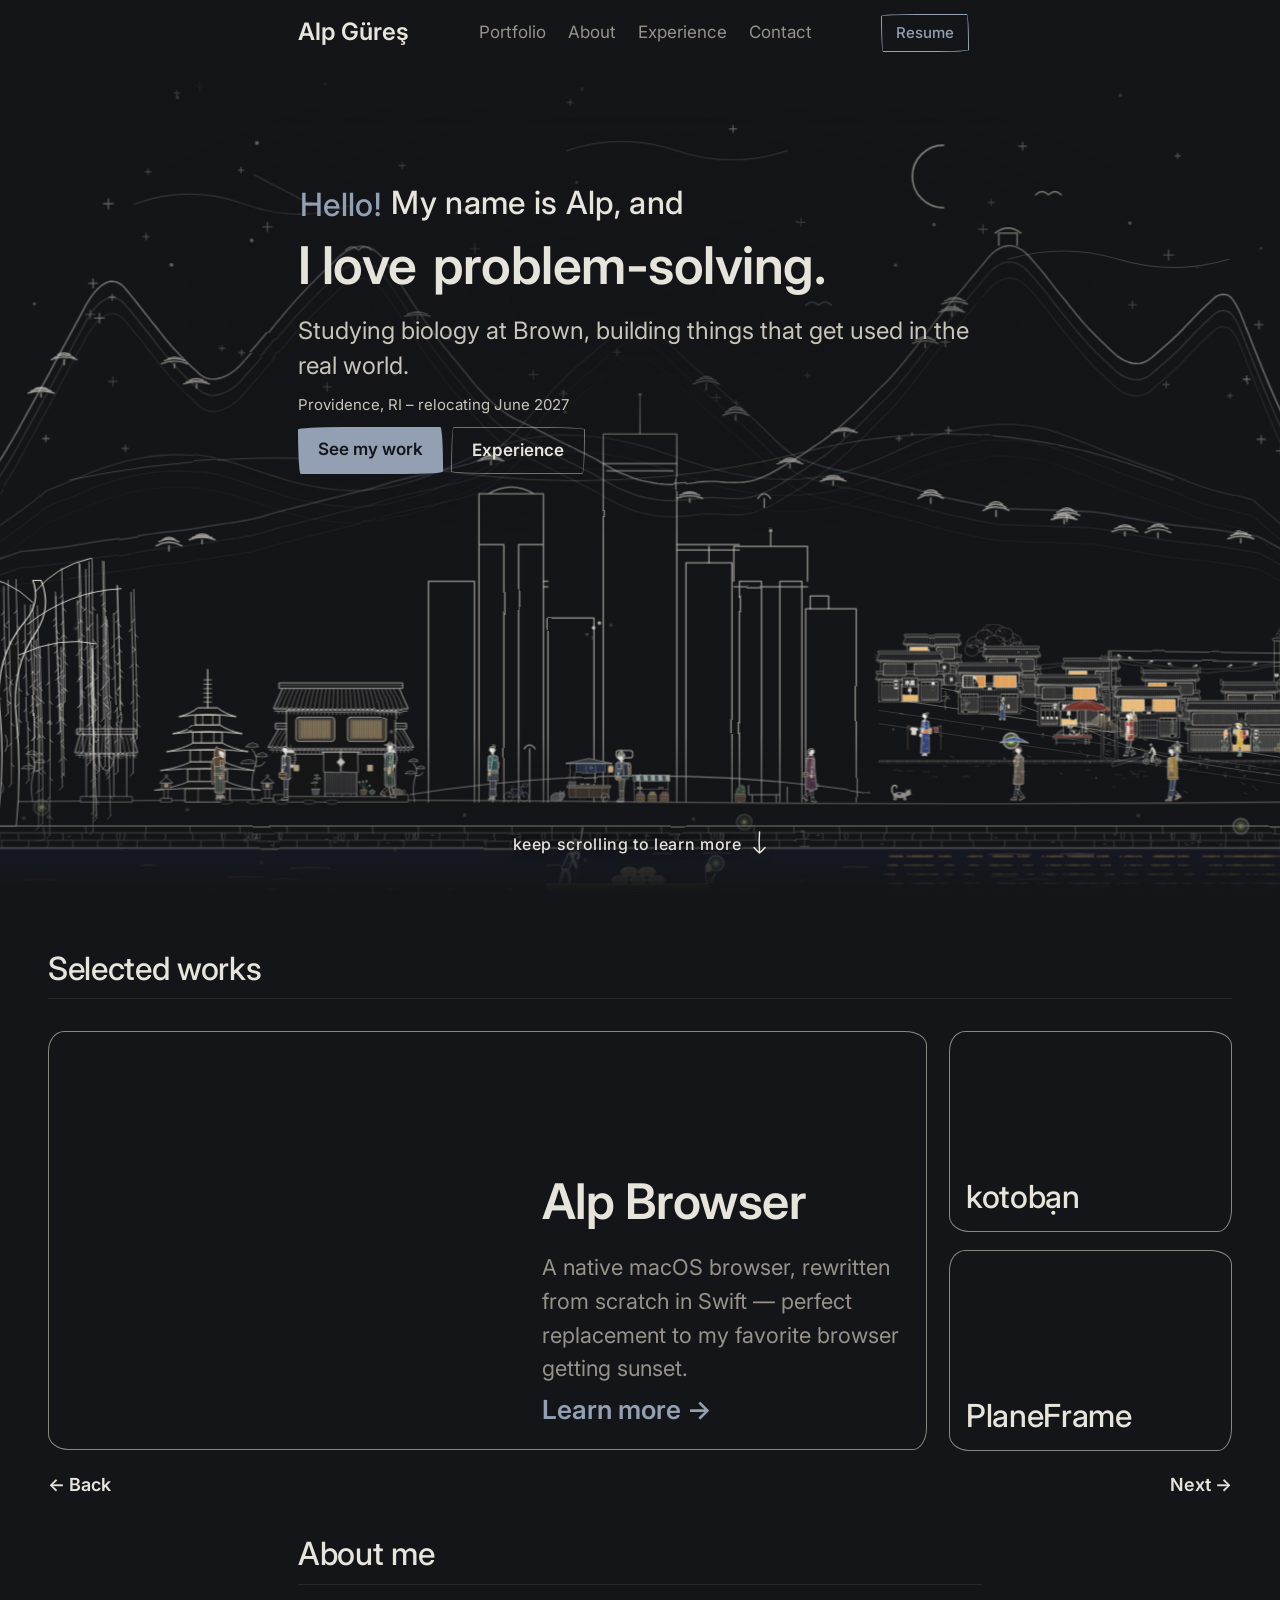
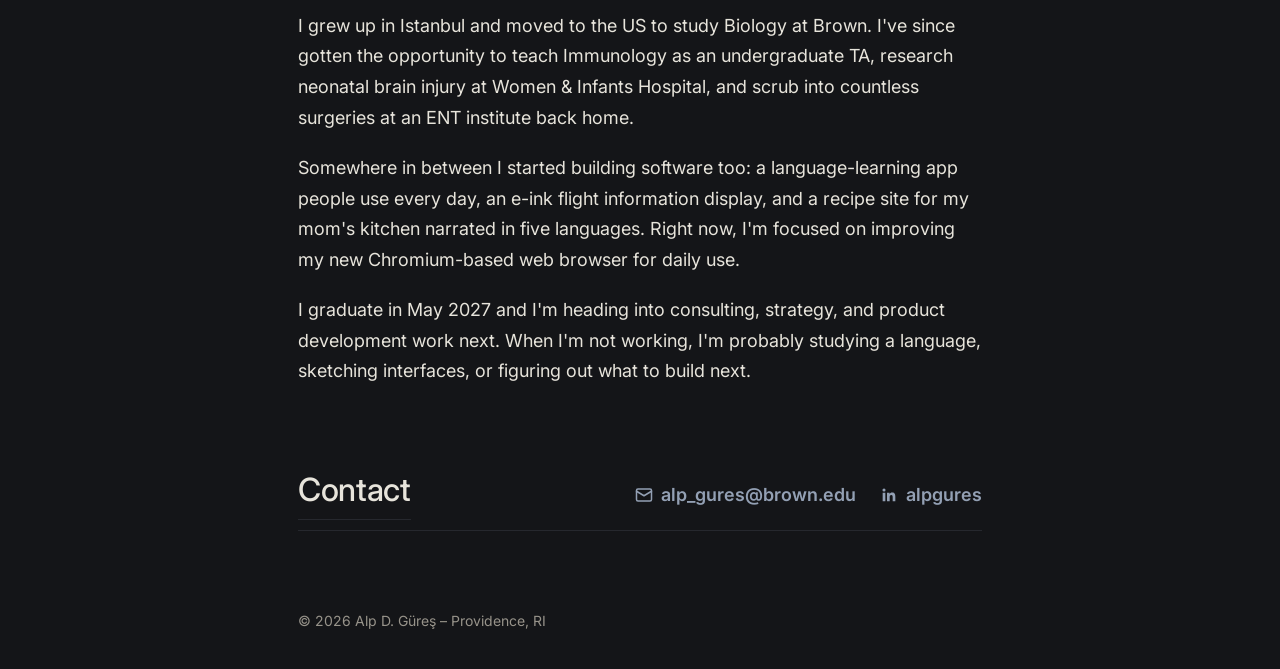
==== index.html @ e609624c "Round 21 LIVE: rebuilt hero with 11 walkers, natural gait (walkers v10, styles v91)" ====
<!DOCTYPE html>
<html lang="en">
<head>
<meta charset="UTF-8">
<meta name="viewport" content="width=device-width, initial-scale=1.0">
<title>Alp D. Güreş – Brown '27</title>
<meta name="description" content="Alp D. Güreş builds things: a language-learning app, an e-ink flight display, a multilingual recipe site. Brown Biology '27, recruiting for strategy and operations.">
<link rel="preconnect" href="https://fonts.googleapis.com">
<link rel="preconnect" href="https://fonts.gstatic.com" crossorigin>
<link href="https://fonts.googleapis.com/css2?family=Inter:wght@300;400;500;600&family=Newsreader:ital,opsz,wght@0,6..72,400;0,6..72,500;0,6..72,600;1,6..72,400&display=swap" rel="stylesheet">
<link rel="stylesheet" href="styles.css?v=91">
<link rel="stylesheet" href="motion.css?v=64">
<link rel="icon" href="data:image/svg+xml,<svg xmlns='http://www.w3.org/2000/svg' viewBox='0 0 100 100'><text y='.9em' font-size='90'>🐦</text></svg>">
</head>
<body>
<svg width="0" height="0" style="position:absolute" aria-hidden="true"><defs><filter id="lg" x="-20%" y="-20%" width="140%" height="140%" color-interpolation-filters="sRGB"><feImage href="[data-uri]" x="0" y="0" width="100%" height="100%" preserveAspectRatio="none" result="map"/><feDisplacementMap in="SourceGraphic" in2="map" scale="12" xChannelSelector="R" yChannelSelector="G" result="disp"/><feGaussianBlur in="disp" stdDeviation="5.5"/></filter></defs></svg>

<nav class="nav nav-hero">
  <div class="nav-row">
    <a href="index.html" class="nav-name">Alp Güreş</a>
    <div class="nav-links">
      <a href="#work">Portfolio</a>
      <a href="#about">About</a>
      <a href="experience.html">Experience</a>
      <a href="#contact">Contact</a>
    </div>
    <a href="resume.pdf" class="nav-resume" target="_blank" rel="noopener">Resume</a>
  </div>
</nav>

<header class="hero">
  <div class="hero-bg" aria-hidden="true">
    <svg class="scene" viewBox="0 0 1440 900" preserveAspectRatio="xMidYMid slice" aria-hidden="true"><defs><filter id="inkWobble" x="-5%" y="-5%" width="110%" height="110%"><feTurbulence type="fractalNoise" baseFrequency="0.015" numOctaves="2" seed="7" result="n"/><feDisplacementMap in="SourceGraphic" in2="n" scale="2.2"/><feGaussianBlur stdDeviation="0.12"/></filter><polyline id="ridgeMid" points="0.0,358.9 12.5,351.8 25.0,344.3 37.5,336.4 50.0,328.2 62.5,319.6 75.0,310.5 87.5,305.9 100.0,301.3 112.5,296.6 125.0,291.8 137.5,287.7 150.0,284.1 162.5,281.0 175.0,278.6 187.5,276.8 200.0,275.5 213.8,275.0 227.5,275.1 241.2,276.2 255.0,278.1 268.8,280.7 282.5,284.2 296.2,288.4 310.0,292.6 323.8,296.5 337.5,300.6 351.2,303.8 365.0,306.3 378.8,308.4 392.5,309.7 406.2,310.3 420.0,310.1 433.8,309.0 447.5,307.0 461.2,304.0 475.0,300.4 488.8,296.0 502.5,291.1 516.2,285.6 530.0,280.2 543.8,275.0 557.5,269.7 571.2,265.2 585.0,261.5 598.8,258.7 612.5,256.8 626.2,255.7 640.0,255.5 655.0,256.0 670.0,257.1 685.0,258.8 700.0,261.3 715.0,264.4 730.0,268.1 745.0,272.8 760.0,277.3 775.0,282.0 790.0,286.4 805.0,290.1 820.0,293.4 835.0,295.9 850.0,297.7 865.0,298.8 880.0,299.2 893.8,298.8 907.5,297.8 921.2,296.1 935.0,293.6 948.8,290.1 962.5,285.8 976.2,280.6 990.0,275.2 1003.8,269.5 1017.5,263.8 1031.2,258.8 1045.0,254.8 1058.8,251.6 1072.5,249.1 1086.2,247.1 1100.0,245.7 1112.5,244.9 1125.0,245.0 1137.5,245.8 1150.0,247.5 1162.5,250.0 1175.0,253.4 1187.5,257.7 1200.0,262.1 1212.5,266.5 1225.0,271.1 1237.5,275.5 1250.0,279.7 1262.5,283.9 1275.0,287.9 1287.5,291.6 1300.0,295.3 1308.8,298.8 1317.5,302.1 1326.2,305.1 1335.0,307.8 1343.8,310.2 1352.5,312.3 1361.2,314.2 1370.0,316.2 1378.8,318.4 1387.5,320.6 1396.2,327.6 1405.0,334.6 1413.8,341.4 1422.5,348.0 1431.2,354.5 1440.0,360.8" fill="none" stroke="rgba(147,160,180,0.9)" stroke-width="1.1" stroke-linejoin="round" stroke-linecap="round"/><polyline id="ridgeFront" points="0.0,384.4 9.4,381.8 18.8,379.3 28.1,376.6 37.5,373.7 46.9,370.5 56.2,369.9 65.6,369.0 75.0,368.1 84.4,367.1 93.8,366.1 103.1,364.9 112.5,363.5 121.9,361.9 131.2,360.5 140.6,359.3 150.0,358.3 159.4,357.1 168.8,355.9 178.1,354.6 187.5,353.2 196.9,352.0 206.2,351.1 215.6,350.3 225.0,349.3 234.4,348.1 243.8,346.6 253.1,345.2 262.5,343.9 271.9,342.6 281.2,341.4 290.6,339.9 300.0,338.3 307.8,336.5 315.6,334.3 323.4,332.2 331.2,330.3 339.1,328.5 346.9,326.7 354.7,324.9 362.5,323.1 370.3,321.3 378.1,319.5 385.9,317.8 393.8,315.9 401.6,314.1 409.4,312.3 417.2,310.7 425.0,308.9 432.8,306.9 440.6,304.6 448.4,302.4 456.2,300.4 464.1,298.7 471.9,297.1 479.7,295.4 487.5,294.0 495.3,292.5 503.1,290.7 510.9,289.2 518.8,287.5 526.6,285.7 534.4,283.8 542.2,281.5 550.0,278.8 555.3,275.7 560.6,272.2 565.9,268.3 571.2,264.2 576.6,259.8 581.9,255.0 587.2,249.9 592.5,244.7 597.8,239.4 603.1,233.8 608.4,228.2 613.8,222.6 619.1,217.2 624.4,212.0 629.7,206.9 635.0,201.9 640.3,197.1 645.6,192.5 650.9,188.1 656.2,183.8 661.6,179.7 666.9,175.7 672.2,171.6 677.5,167.5 682.8,163.4 688.1,159.2 693.4,155.0 698.8,151.8 704.1,149.4 709.4,147.8 714.7,146.9 720.0,147.0 725.3,148.0 730.6,150.1 735.9,152.8 741.2,156.2 746.6,160.3 751.9,165.1 757.2,169.8 762.5,174.4 767.8,179.0 773.1,183.6 778.4,188.0 783.8,192.2 789.1,196.4 794.4,200.5 799.7,204.6 805.0,208.8 810.3,213.1 815.6,217.3 820.9,221.5 826.2,225.7 831.6,230.0 836.9,234.3 842.2,238.7 847.5,243.3 852.8,247.8 858.1,252.6 863.4,257.4 868.8,262.0 874.1,266.4 879.4,270.4 884.7,274.1 890.0,277.3 897.8,280.2 905.6,282.7 913.4,285.0 921.2,287.2 929.1,289.1 936.9,290.6 944.7,292.1 952.5,293.6 960.3,295.3 968.1,296.9 975.9,298.7 983.8,300.6 991.6,302.6 999.4,304.4 1007.2,306.0 1015.0,307.8 1022.8,309.8 1030.6,311.9 1038.4,314.1 1046.2,316.0 1054.1,317.7 1061.9,319.3 1069.7,320.8 1077.5,322.2 1085.3,323.7 1093.1,325.2 1100.9,326.5 1108.8,327.5 1116.6,328.1 1124.4,328.3 1132.2,328.6 1140.0,328.9 1149.4,329.1 1158.8,329.4 1168.1,329.7 1177.5,330.0 1186.9,330.4 1196.2,330.6 1205.6,331.0 1215.0,331.7 1224.4,332.9 1233.8,334.3 1243.1,335.9 1252.5,337.5 1261.9,339.1 1271.2,340.6 1280.6,342.1 1290.0,343.3 1299.4,344.5 1308.8,345.5 1318.1,346.3 1327.5,347.1 1336.9,348.2 1346.2,349.2 1355.6,350.5 1365.0,351.9 1374.4,353.1 1383.8,354.5 1393.1,356.2 1402.5,360.9 1411.9,365.7 1421.2,370.4 1430.6,374.9 1440.0,378.9" fill="none" stroke="rgba(147,160,180,0.9)" stroke-width="1.2" stroke-linejoin="round" stroke-linecap="round"/><polyline id="ridgeBack" points="0.0,345.2 4.4,334.2 8.8,322.6 13.1,310.3 17.5,297.4 21.9,283.8 26.2,277.5 30.6,271.1 35.0,264.5 39.4,257.7 43.8,250.7 48.1,243.4 52.5,236.1 56.9,229.0 61.2,221.8 65.6,214.6 70.0,207.3 74.4,200.2 78.8,192.8 83.1,185.5 87.5,178.0 91.9,170.6 96.2,163.3 100.6,156.0 105.0,148.6 109.4,141.2 113.8,133.9 118.1,126.4 122.5,120.0 126.9,114.6 131.2,110.4 135.6,107.1 140.0,105.0 143.8,103.8 147.5,103.6 151.2,104.4 155.0,106.1 158.8,108.9 162.5,112.9 166.2,117.0 170.0,121.2 173.8,125.5 177.5,129.8 181.2,134.2 185.0,138.5 188.8,142.9 192.5,147.3 196.2,151.6 200.0,155.9 203.8,160.1 207.5,164.1 211.2,168.1 215.0,171.8 218.8,175.4 222.5,178.9 226.2,182.4 230.0,185.7 233.8,189.0 237.5,192.1 241.2,195.3 245.0,197.7 248.8,199.2 252.5,200.0 256.2,200.3 260.0,199.9 265.0,198.9 270.0,197.0 275.0,194.5 280.0,191.2 285.0,187.0 290.0,182.0 295.0,176.8 300.0,171.7 305.0,166.5 310.0,161.1 315.0,155.7 320.0,150.2 325.0,144.5 330.0,139.1 335.0,133.7 340.0,128.4 345.0,123.2 350.0,118.2 355.0,113.4 360.0,108.6 365.0,104.0 370.0,99.4 375.0,95.0 380.0,90.7 385.0,86.4 390.0,82.1 395.0,77.7 400.0,74.3 405.0,71.8 410.0,70.0 415.0,69.1 420.0,69.0 424.4,69.9 428.8,71.6 433.1,74.1 437.5,77.7 441.9,82.3 446.2,88.0 450.6,93.8 455.0,99.7 459.4,105.7 463.8,112.0 468.1,118.2 472.5,124.3 476.9,130.4 481.2,136.3 485.6,142.0 490.0,147.7 494.4,153.3 498.8,158.7 503.1,164.0 507.5,169.1 511.9,173.9 516.2,178.6 520.6,183.3 525.0,188.1 529.4,193.0 533.8,197.9 538.1,202.9 542.5,207.4 546.9,211.8 551.2,216.1 555.6,220.1 560.0,223.8 564.4,227.3 568.8,230.6 573.1,233.5 577.5,236.1 581.9,238.5 586.2,240.4 590.6,242.3 595.0,244.2 599.4,246.1 603.8,248.0 608.1,250.1 612.5,252.2 616.9,254.2 621.2,256.2 625.6,258.3 630.0,260.4 634.4,262.4 638.8,264.4 643.1,266.2 647.5,268.1 651.9,270.1 656.2,272.2 660.6,274.2 665.0,276.2 669.4,278.2 673.8,280.3 678.1,282.8 682.5,285.1 686.9,287.3 691.2,289.6 695.6,291.6 700.0,293.3 704.4,294.9 708.8,296.5 713.1,298.1 717.5,299.5 721.9,300.5 726.2,301.3 730.6,302.1 735.0,302.9 739.4,303.5 743.8,303.9 748.1,304.2 752.5,304.4 756.9,304.4 761.2,304.1 765.6,303.8 770.0,303.5 774.4,303.2 778.8,302.7 783.1,302.1 787.5,301.7 791.9,301.4 796.2,301.4 800.6,301.4 805.0,301.6 809.4,301.9 813.8,302.2 818.1,302.3 822.5,302.4 826.9,302.3 831.2,302.2 835.6,301.7 840.0,301.0 844.4,300.0 848.8,298.7 853.1,297.1 857.5,295.3 861.9,293.4 866.2,291.2 870.6,288.9 875.0,286.5 879.4,284.1 883.8,281.9 888.1,279.5 892.5,277.0 896.9,274.5 901.2,271.8 905.6,269.0 910.0,266.3 914.4,263.6 918.8,260.9 923.1,258.1 927.5,255.0 931.9,251.8 936.2,248.3 940.6,244.6 945.0,241.0 949.4,237.4 953.8,233.7 958.1,229.9 962.5,226.0 966.9,222.0 971.2,217.9 975.6,213.9 980.0,209.9 984.4,206.0 988.8,202.1 993.1,197.9 997.5,193.5 1001.9,188.8 1006.2,184.1 1010.6,179.2 1015.0,174.2 1019.4,169.1 1023.8,163.9 1028.1,158.7 1032.5,153.4 1036.9,148.2 1041.2,143.0 1045.6,137.9 1050.0,133.1 1054.4,128.3 1058.8,123.5 1063.1,118.9 1067.5,114.1 1071.9,109.5 1076.2,104.7 1080.6,99.9 1085.0,95.1 1089.4,90.3 1093.8,85.5 1098.1,80.5 1102.5,76.3 1106.9,73.1 1111.2,70.8 1115.6,69.2 1120.0,68.5 1124.4,68.6 1128.8,69.7 1133.1,71.5 1137.5,74.2 1141.9,77.8 1146.2,82.3 1150.6,86.9 1155.0,91.6 1159.4,96.4 1163.8,101.5 1168.1,106.6 1172.5,111.8 1176.9,116.8 1181.2,121.6 1185.6,126.5 1190.0,131.4 1194.4,136.4 1198.8,141.1 1203.1,145.7 1207.5,150.1 1211.9,154.2 1216.2,158.2 1220.6,162.1 1225.0,165.8 1229.4,169.7 1233.8,173.5 1238.1,177.0 1242.5,179.8 1246.9,182.1 1251.2,183.6 1255.6,184.6 1260.0,184.9 1263.1,184.7 1266.2,184.1 1269.4,183.0 1272.5,181.4 1275.6,179.4 1278.8,176.9 1281.9,174.4 1285.0,171.9 1288.1,169.5 1291.2,167.1 1294.4,164.6 1297.5,162.1 1300.6,159.3 1303.8,156.6 1306.9,153.7 1310.0,150.9 1313.1,147.9 1316.2,145.0 1319.4,142.0 1322.5,139.0 1325.6,136.1 1328.8,133.3 1331.9,130.5 1335.0,127.8 1338.1,125.2 1341.2,122.5 1344.4,119.8 1347.5,118.0 1350.6,116.9 1353.8,116.5 1356.9,116.8 1360.0,117.8 1362.5,119.7 1365.0,122.5 1367.5,126.1 1370.0,130.3 1372.5,135.2 1375.0,140.9 1377.5,146.6 1380.0,152.3 1382.5,158.0 1385.0,163.8 1387.5,169.7 1390.0,175.3 1392.5,180.9 1395.0,186.5 1397.5,192.0 1400.0,197.6 1402.5,203.0 1405.0,208.4 1407.5,213.6 1410.0,218.9 1412.5,224.0 1415.0,229.0 1417.5,234.1 1420.0,239.2 1422.5,244.3 1425.0,249.3 1427.5,254.3 1430.0,269.8 1432.5,284.9 1435.0,299.5 1437.5,313.7 1440.0,327.5" fill="none" stroke="rgba(231,228,219,0.9)" stroke-width="1.3" stroke-linejoin="round" stroke-linecap="round"/><filter id="v-edge" x="-2%" y="-2%" width="104%" height="104%"><feTurbulence type="fractalNoise" baseFrequency="0.6" numOctaves="1" seed="7" result="n"/><feDisplacementMap in="SourceGraphic" in2="n" scale="0.45" xChannelSelector="R" yChannelSelector="G" result="d"/><feGaussianBlur in="d" stdDeviation="0.12"/></filter><pattern id="v-stripes" width="4" height="2.2" patternUnits="userSpaceOnUse" patternTransform="rotate(-12)"><rect width="4" height="2.2" fill="#fdfdfc" class="pp"/><rect width="4" height="1" fill="currentColor"/></pattern><linearGradient id="v-cone" x1="0" y1="0" x2="0" y2="1"><stop offset="0" stop-color="#ffe2a8" stop-opacity="0.5"/><stop offset="1" stop-color="#ffe2a8" stop-opacity="0.06"/></linearGradient><radialGradient id="v-fly"><stop offset="0" stop-color="#e9ff9a" stop-opacity="0.9"/><stop offset="1" stop-color="#c8ff6a" stop-opacity="0"/></radialGradient></defs><g filter="url(#inkWobble)"><g fill="none" stroke="rgba(231,228,219,0.65)" stroke-width="1.4" stroke-linecap="round" stroke-linejoin="round"><path class="ink-moon" pathLength="1" d="M1050 86 A34 34 0 1 0 1050 154 A27 27 0 1 1 1050 86 Z" stroke="rgba(231,228,219,0.8)" stroke-width="1.5"/><path d="M898.5999999999999 336.2 H905.0 M901.8 333.0 V339.4" stroke="#e7e4db" stroke-width="1.2" stroke-linecap="round" opacity="0.3"/><path d="M142.20000000000002 342.9 H151.6 M146.9 338.2 V347.59999999999997" stroke="#e7e4db" stroke-width="1.2" stroke-linecap="round" opacity="0.23"/><path d="M1390.5 405.7 H1399.6999999999998 M1395.1 401.09999999999997 V410.3" stroke="#e7e4db" stroke-width="1.2" stroke-linecap="round" opacity="0.39"/><path d="M236.2 21.1 H244.8 M240.5 16.8 V25.400000000000002" stroke="#e7e4db" stroke-width="1.2" stroke-linecap="round" opacity="0.24"/><path d="M283.2 113.0 H289.40000000000003 M286.3 109.9 V116.1" stroke="#e7e4db" stroke-width="1.2" stroke-linecap="round" opacity="0.35"/><path d="M632.4000000000001 356.2 H641.0 M636.7 351.9 V360.5" stroke="#e7e4db" stroke-width="1.2" stroke-linecap="round" opacity="0.4"/><path d="M715.6 283.3 H723.8000000000001 M719.7 279.2 V287.40000000000003" stroke="#e7e4db" stroke-width="1.2" stroke-linecap="round" opacity="0.3"/><path d="M1411.6000000000001 418.3 H1421.8 M1416.7 413.2 V423.40000000000003" stroke="#e7e4db" stroke-width="1.2" stroke-linecap="round" opacity="0.42"/><path d="M457.7 108.0 H465.09999999999997 M461.4 104.3 V111.7" stroke="#e7e4db" stroke-width="1.2" stroke-linecap="round" opacity="0.24"/><path d="M1087.7 177.2 H1097.8999999999999 M1092.8 172.1 V182.29999999999998" stroke="#e7e4db" stroke-width="1.2" stroke-linecap="round" opacity="0.33"/><path d="M1358.3 358.2 H1364.3 M1361.3 355.2 V361.2" stroke="#e7e4db" stroke-width="1.2" stroke-linecap="round" opacity="0.28"/><path d="M1288.9 205.3 H1299.9 M1294.4 199.8 V210.8" stroke="#e7e4db" stroke-width="1.2" stroke-linecap="round" opacity="0.33" class="tw"/><path d="M117.39999999999999 269.9 H127.2 M122.3 265.0 V274.79999999999995" stroke="#e7e4db" stroke-width="1.2" stroke-linecap="round" opacity="0.3" class="tw"/><path d="M136.6 149.7 H147.4 M142.0 144.29999999999998 V155.1" stroke="#e7e4db" stroke-width="1.2" stroke-linecap="round" opacity="0.43"/><path d="M181.89999999999998 114.8 H188.5 M185.2 111.5 V118.1" stroke="#e7e4db" stroke-width="1.2" stroke-linecap="round" opacity="0.24"/><path d="M1131.3999999999999 87.0 H1140.2 M1135.8 82.6 V91.4" stroke="#e7e4db" stroke-width="1.2" stroke-linecap="round" opacity="0.35"/><path d="M283.7 311.4 H290.3 M287.0 308.09999999999997 V314.7" stroke="#e7e4db" stroke-width="1.2" stroke-linecap="round" opacity="0.4"/><path d="M179.6 185.4 H186.6 M183.1 181.9 V188.9" stroke="#e7e4db" stroke-width="1.2" stroke-linecap="round" opacity="0.3"/><path d="M1375.5 340.4 H1383.1 M1379.3 336.59999999999997 V344.2" stroke="#e7e4db" stroke-width="1.2" stroke-linecap="round" opacity="0.47"/><path d="M309.9 174.7 H320.1 M315.0 169.6 V179.79999999999998" stroke="#e7e4db" stroke-width="1.2" stroke-linecap="round" opacity="0.4"/><path d="M157.0 415.7 H164.0 M160.5 412.2 V419.2" stroke="#e7e4db" stroke-width="1.2" stroke-linecap="round" opacity="0.29"/><path d="M1098.1 148.2 H1105.5 M1101.8 144.5 V151.89999999999998" stroke="#e7e4db" stroke-width="1.2" stroke-linecap="round" opacity="0.24"/><path d="M142.6 251.0 H149.79999999999998 M146.2 247.4 V254.6" stroke="#e7e4db" stroke-width="1.2" stroke-linecap="round" opacity="0.39"/><path d="M535.0 198.5 H545.8 M540.4 193.1 V203.9" stroke="#e7e4db" stroke-width="1.2" stroke-linecap="round" opacity="0.36"/><path d="M820.9 365.9 H827.9 M824.4 362.4 V369.4" stroke="#e7e4db" stroke-width="1.2" stroke-linecap="round" opacity="0.26"/><path d="M1288.2 346.2 H1295.3999999999999 M1291.8 342.59999999999997 V349.8" stroke="#e7e4db" stroke-width="1.2" stroke-linecap="round" opacity="0.27"/><path d="M1051.7 395.9 H1058.7 M1055.2 392.4 V399.4" stroke="#e7e4db" stroke-width="1.2" stroke-linecap="round" opacity="0.49"/><path d="M1251.0 259.4 H1259.1999999999998 M1255.1 255.29999999999998 V263.5" stroke="#e7e4db" stroke-width="1.2" stroke-linecap="round" opacity="0.25"/><path d="M70.60000000000001 404.9 H77.8 M74.2 401.29999999999995 V408.5" stroke="#e7e4db" stroke-width="1.2" stroke-linecap="round" opacity="0.42" class="tw"/><path d="M375.3 348.6 H384.3 M379.8 344.1 V353.1" stroke="#e7e4db" stroke-width="1.2" stroke-linecap="round" opacity="0.3" class="tw"/><path d="M262.40000000000003 306.7 H268.8 M265.6 303.5 V309.9" stroke="#e7e4db" stroke-width="1.2" stroke-linecap="round" opacity="0.28" class="tw"/><path d="M798.6 360.2 H807.6 M803.1 355.7 V364.7" stroke="#e7e4db" stroke-width="1.2" stroke-linecap="round" opacity="0.3"/><path d="M1301.3 97.6 H1307.3 M1304.3 94.6 V100.6" stroke="#e7e4db" stroke-width="1.2" stroke-linecap="round" opacity="0.3" class="tw"/><path d="M640.6 39.5 H647.4 M644.0 36.1 V42.9" stroke="#e7e4db" stroke-width="1.2" stroke-linecap="round" opacity="0.32"/><path d="M817.1 68.3 H824.9 M821.0 64.39999999999999 V72.2" stroke="#e7e4db" stroke-width="1.2" stroke-linecap="round" opacity="0.47"/><path d="M1388.0 281.1 H1397.4 M1392.7 276.40000000000003 V285.8" stroke="#e7e4db" stroke-width="1.2" stroke-linecap="round" opacity="0.38" class="tw"/><path d="M213.5 29.2 H219.5 M216.5 26.2 V32.2" stroke="#e7e4db" stroke-width="1.2" stroke-linecap="round" opacity="0.47"/><path d="M998.3 404.9 H1004.5 M1001.4 401.79999999999995 V408.0" stroke="#e7e4db" stroke-width="1.2" stroke-linecap="round" opacity="0.4" class="tw"/><path d="M691.3000000000001 310.9 H698.9 M695.1 307.09999999999997 V314.7" stroke="#e7e4db" stroke-width="1.2" stroke-linecap="round" opacity="0.5"/><path d="M120.60000000000001 236.2 H130.20000000000002 M125.4 231.39999999999998 V241.0" stroke="#e7e4db" stroke-width="1.2" stroke-linecap="round" opacity="0.47"/><path d="M1046.9 300.0 H1056.9 M1051.9 295.0 V305.0" stroke="#e7e4db" stroke-width="1.2" stroke-linecap="round" opacity="0.48" class="tw"/><path d="M507.3 292.5 H517.9 M512.6 287.2 V297.8" stroke="#e7e4db" stroke-width="1.2" stroke-linecap="round" opacity="0.46"/><path d="M598.8 335.2 H609.2 M604.0 330.0 V340.4" stroke="#e7e4db" stroke-width="1.2" stroke-linecap="round" opacity="0.38"/><path d="M890.4 169.8 H899.4 M894.9 165.3 V174.3" stroke="#e7e4db" stroke-width="1.2" stroke-linecap="round" opacity="0.39"/><path d="M126.80000000000001 274.0 H137.8 M132.3 268.5 V279.5" stroke="#e7e4db" stroke-width="1.2" stroke-linecap="round" opacity="0.47" class="tw"/><circle cx="1039.5" cy="172.3" r="1.46" fill="#e7e4db" opacity="0.4"/><circle cx="636.7" cy="354.5" r="0.88" fill="#e7e4db" opacity="0.44"/><circle cx="61.7" cy="258.5" r="1.23" fill="#e7e4db" opacity="0.31"/><circle cx="997.7" cy="216.4" r="1.35" fill="#e7e4db" opacity="0.48"/><circle cx="378.2" cy="19.6" r="1.07" fill="#e7e4db" opacity="0.42"/><circle cx="303.6" cy="83.7" r="1.62" fill="#e7e4db" opacity="0.41"/><circle cx="638.7" cy="376.1" r="1.09" fill="#e7e4db" opacity="0.42"/><circle cx="297.9" cy="189.5" r="1.53" fill="#e7e4db" opacity="0.48"/><circle cx="1252.4" cy="170.7" r="1.32" fill="#e7e4db" opacity="0.33"/><circle cx="210.6" cy="216.1" r="1.55" fill="#e7e4db" opacity="0.46"/><circle cx="1015.7" cy="399.8" r="1.05" fill="#e7e4db" opacity="0.29"/><circle cx="650.9" cy="126.4" r="0.99" fill="#e7e4db" opacity="0.35"/><circle cx="896.0" cy="215.0" r="1.08" fill="#e7e4db" opacity="0.46"/><circle cx="1394.9" cy="198.3" r="0.87" fill="#e7e4db" opacity="0.26"/><circle cx="1242.0" cy="31.8" r="1.44" fill="#e7e4db" opacity="0.39"/><circle cx="452.6" cy="335.6" r="0.82" fill="#e7e4db" opacity="0.28"/><circle cx="656.8" cy="25.0" r="1.55" fill="#e7e4db" opacity="0.31"/><circle cx="217.2" cy="34.0" r="1.37" fill="#e7e4db" opacity="0.36"/><path d="M170 150 Q230 128 290 150 T410 150" stroke-width="1.1" opacity="0.35"/><path d="M640 92 Q700 72 760 92 T880 92" stroke-width="1.1" opacity="0.35"/><path d="M1120 210 Q1180 192 1240 210 T1360 210" stroke-width="1.1" opacity="0.35"/><path class="bird" d="M400 200 q7 -7 14 0 q7 -7 14 0" stroke-width="1.2"/><path class="bird b2" d="M520 160 q7 -7 14 0 q7 -7 14 0" stroke-width="1.2"/><path class="bird" d="M900 260 q7 -7 14 0 q7 -7 14 0" stroke-width="1.2"/><path class="bird b2" d="M1150 140 q7 -7 14 0 q7 -7 14 0" stroke-width="1.2"/><path d="M300 118 L362 150" stroke-width="1.1" opacity="0.4"/><circle cx="362" cy="150" r="1.8" fill="#e7e4db" opacity="0.4"/><g transform="translate(0,120) scale(1,1.1)"><use href="#ridgeMid" opacity="0.28"/><use href="#ridgeMid" transform="translate(0,16)" opacity="0.12"/><use href="#ridgeMid" transform="translate(0,32)" opacity="0.08"/><use href="#ridgeFront" opacity="0.4"/><use href="#ridgeFront" transform="translate(0,16)" opacity="0.15"/><use href="#ridgeFront" transform="translate(0,32)" opacity="0.1"/><use href="#ridgeBack" opacity="0.6"/><use href="#ridgeBack" transform="translate(0,16)" opacity="0.2"/><use href="#ridgeBack" transform="translate(0,32)" opacity="0.12"/><path d="M558 285 V281 M544 281 Q558 277 572 281 M547 279 Q558 275 569 279 M551 277 Q558 273.67170620548694 565 277"/><path d="M1283 357 V352 M1269 352 Q1283 345 1297 352 M1272 348 Q1283 343 1294 348 M1276 346 Q1283 341.47893874147786 1290 346"/><path d="M792 211 V205 M778 205 Q792 199 806 205 M781 202 Q792 197 803 202 M785 200 Q792 195.1470063469855 799 200"/><path d="M824 241 V236 M810 236 Q824 230 838 236 M813 233 Q824 227 835 233 M817 230 Q824 225.70735222114064 831 230"/><path d="M1181 343 V339 M1167 339 Q1181 335 1195 339 M1170 337 Q1181 333 1192 337 M1174 335 Q1181 331.7596046336493 1188 335"/><path d="M244 363 V359 M230 359 Q244 354 258 359 M233 357 Q244 353 255 357 M237 355 Q244 351.6599137629561 251 355"/><path d="M930 305 V301 M916 301 Q930 297 944 301 M919 299 Q930 296 941 299 M923 297 Q930 294.52400683642514 937 297"/><path d="M1107 336 V330 M1093 330 Q1107 323 1121 330 M1096 327 Q1107 321 1118 327 M1100 324 Q1107 319.06486640680816 1114 324"/><path d="M1184 341 V335 M1170 335 Q1184 329 1198 335 M1173 332 Q1184 327 1195 332 M1177 330 Q1184 325.1900961184379 1191 330"/><path d="M1036 323 V318 M1022 318 Q1036 311 1050 318 M1025 315 Q1036 309 1047 315 M1029 312 Q1036 307.6403815735258 1043 312"/><path d="M208 370 V365 M194 365 Q208 358 222 365 M197 361 Q208 356 219 361 M201 359 Q208 354.4891879021628 215 359"/><path d="M1373 362 V358 M1359 358 Q1373 353 1387 358 M1362 355 Q1373 351 1384 355 M1366 353 Q1373 349.45759819595116 1380 353"/><path d="M883 288 V284 M869 284 Q883 279 897 284 M872 282 Q883 278 894 282 M876 280 Q883 276.5432764628591 890 280"/><path d="M1247 355 V351 M1233 351 Q1247 346 1261 351 M1236 348 Q1247 344 1258 348 M1240 346 Q1247 342.58866963389795 1254 346"/><path d="M238 209 V205 M224 205 Q238 201 252 205 M227 203 Q238 200 249 203 M231 201 Q238 198.55685318910324 245 201"/><path d="M942 257 V253 M928 253 Q942 249 956 253 M931 251 Q942 248 953 251 M935 250 Q942 246.6310532288073 949 250"/><path d="M69 218 V214 M55 214 Q69 210 83 214 M58 212 Q69 208 80 212 M62 210 Q69 207.24949658159616 76 210"/><path d="M1030 169 V165 M1016 165 Q1030 160 1044 165 M1019 162 Q1030 158 1041 162 M1023 160 Q1030 156.5333501720542 1037 160"/><path d="M774 322 V318 M760 318 Q774 313 788 318 M763 315 Q774 311 785 315 M767 313 Q774 310.0692878009193 781 313"/><path d="M478 141 V138 M464 138 Q478 135 492 138 M467 136 Q478 133 489 136 M471 135 Q478 132.6056196667461 485 135"/><path d="M94 186 V181 M80 181 Q94 176 108 181 M83 179 Q94 174 105 179 M87 176 Q94 172.7524514115583 101 176"/><path d="M1062 130 V126 M1048 126 Q1062 121 1076 126 M1051 123 Q1062 119 1073 123 M1055 121 Q1062 118.03696726090485 1069 121"/><path d="M214 189 V185 M200 185 Q214 180 228 185 M203 182 Q214 178 225 182 M207 180 Q214 177.0673673729661 221 180"/><path d="M1059 138 V134 M1045 134 Q1059 130 1073 134 M1048 132 Q1059 129 1070 132 M1052 130 Q1059 127.48971465522533 1066 130"/><path d="M100 300 Q300 262 500 290 T900 272 T1300 300" stroke-width="1" opacity="0.35"/><path d="M1110 68 V56 H1130 V68 M1106 56 Q1120 46 1134 56"/></g><path d="M0 800 Q360 796 720 800 T1440 800" stroke-width="1.5" opacity="0.7"/><g id="lib-temples"><g style="mix-blend-mode:screen;pointer-events:none"></g><path fill="none" stroke="currentColor" stroke-width="0.7200000000000001" stroke-linecap="round" stroke-linejoin="round" d="M300 800 Q295.5 779 301.5 761 Q306 752 298.5 743 M301.5 761 Q309 762.5 312 756.5"/><path fill="#fdfdfc" stroke="currentColor" stroke-width="0.48" stroke-linejoin="round" stroke-linecap="round" class="pp" d="M286.2 758 Q287.76 754.1 291.66 754.7 Q294 752.9 297.12 754.4 Q301.8 754.7 301.8 758 Q294 759.5 286.2 758Z"/><path fill="none" stroke="currentColor" stroke-width="0.27999999999999997" stroke-linecap="round" stroke-linejoin="round" d="M289.32 757.25 l0.6 -1.4 M292.44 757.25 l0.6 -1.4 M295.56 757.25 l0.6 -1.4 M298.68 757.25 l0.6 -1.4"/><path fill="#fdfdfc" stroke="currentColor" stroke-width="0.48" stroke-linejoin="round" stroke-linecap="round" class="pp" d="M303 750.5 Q304.2 746.6 307.2 747.2 Q309 745.4 311.4 746.9 Q315 747.2 315 750.5 Q309 752 303 750.5Z"/><path fill="none" stroke="currentColor" stroke-width="0.27999999999999997" stroke-linecap="round" stroke-linejoin="round" d="M305.40 749.75 l0.6 -1.4 M307.80 749.75 l0.6 -1.4 M310.20 749.75 l0.6 -1.4 M312.60 749.75 l0.6 -1.4"/><path fill="#fdfdfc" stroke="currentColor" stroke-width="0.48" stroke-linejoin="round" stroke-linecap="round" class="pp" d="M291.9 740 Q293.22 736.1 296.52 736.7 Q298.5 734.9 301.14 736.4 Q305.1 736.7 305.1 740 Q298.5 741.5 291.9 740Z"/><path fill="none" stroke="currentColor" stroke-width="0.27999999999999997" stroke-linecap="round" stroke-linejoin="round" d="M294.54 739.25 l0.6 -1.4 M297.18 739.25 l0.6 -1.4 M299.82 739.25 l0.6 -1.4 M302.46 739.25 l0.6 -1.4"/><path fill="none" stroke="currentColor" stroke-width="0.7200000000000001" stroke-linecap="round" stroke-linejoin="round" d="M60 800 Q56.1 781.8 61.3 766.2 Q65.2 758.4 58.7 750.6 M61.3 766.2 Q67.8 767.5 70.4 762.3"/><path fill="#fdfdfc" stroke="currentColor" stroke-width="0.48" stroke-linejoin="round" stroke-linecap="round" class="pp" d="M48.04 763.6 Q49.391999999999996 760.22 52.772 760.74 Q54.8 759.1800000000001 57.504 760.48 Q61.559999999999995 760.74 61.559999999999995 763.6 Q54.8 764.9 48.04 763.6Z"/><path fill="none" stroke="currentColor" stroke-width="0.27999999999999997" stroke-linecap="round" stroke-linejoin="round" d="M50.74 762.95 l0.6 -1.4 M53.45 762.95 l0.6 -1.4 M56.15 762.95 l0.6 -1.4 M58.86 762.95 l0.6 -1.4"/><path fill="#fdfdfc" stroke="currentColor" stroke-width="0.48" stroke-linejoin="round" stroke-linecap="round" class="pp" d="M62.599999999999994 757.1 Q63.64 753.72 66.24 754.24 Q67.8 752.6800000000001 69.88 753.98 Q73 754.24 73 757.1 Q67.8 758.4 62.599999999999994 757.1Z"/><path fill="none" stroke="currentColor" stroke-width="0.27999999999999997" stroke-linecap="round" stroke-linejoin="round" d="M64.68 756.45 l0.6 -1.4 M66.76 756.45 l0.6 -1.4 M68.84 756.45 l0.6 -1.4 M70.92 756.45 l0.6 -1.4"/><path fill="#fdfdfc" stroke="currentColor" stroke-width="0.48" stroke-linejoin="round" stroke-linecap="round" class="pp" d="M52.980000000000004 748 Q54.124 744.62 56.984 745.14 Q58.7 743.58 60.988 744.88 Q64.42 745.14 64.42 748 Q58.7 749.3 52.980000000000004 748Z"/><path fill="none" stroke="currentColor" stroke-width="0.27999999999999997" stroke-linecap="round" stroke-linejoin="round" d="M55.27 747.35 l0.6 -1.4 M57.56 747.35 l0.6 -1.4 M59.84 747.35 l0.6 -1.4 M62.13 747.35 l0.6 -1.4"/><path fill="none" stroke="currentColor" stroke-width="0.7200000000000001" stroke-linecap="round" stroke-linejoin="round" d="M475 800 Q471.7 784.6 476.1 771.4 Q479.4 764.8 473.9 758.2 M476.1 771.4 Q481.6 772.5 483.8 768.1"/><path fill="#fdfdfc" stroke="currentColor" stroke-width="0.48" stroke-linejoin="round" stroke-linecap="round" class="pp" d="M464.88 769.2 Q466.024 766.34 468.884 766.7800000000001 Q470.6 765.46 472.88800000000003 766.5600000000001 Q476.32000000000005 766.7800000000001 476.32000000000005 769.2 Q470.6 770.3000000000001 464.88 769.2Z"/><path fill="none" stroke="currentColor" stroke-width="0.27999999999999997" stroke-linecap="round" stroke-linejoin="round" d="M467.17 768.6500000000001 l0.6 -1.4 M469.46 768.6500000000001 l0.6 -1.4 M471.74 768.6500000000001 l0.6 -1.4 M474.03 768.6500000000001 l0.6 -1.4"/><path fill="#fdfdfc" stroke="currentColor" stroke-width="0.48" stroke-linejoin="round" stroke-linecap="round" class="pp" d="M477.20000000000005 763.7 Q478.08000000000004 760.84 480.28000000000003 761.2800000000001 Q481.6 759.96 483.36 761.0600000000001 Q486 761.2800000000001 486 763.7 Q481.6 764.8000000000001 477.20000000000005 763.7Z"/><path fill="none" stroke="currentColor" stroke-width="0.27999999999999997" stroke-linecap="round" stroke-linejoin="round" d="M478.96 763.1500000000001 l0.6 -1.4 M480.72 763.1500000000001 l0.6 -1.4 M482.48 763.1500000000001 l0.6 -1.4 M484.24 763.1500000000001 l0.6 -1.4"/><path fill="#fdfdfc" stroke="currentColor" stroke-width="0.48" stroke-linejoin="round" stroke-linecap="round" class="pp" d="M469.06 756 Q470.02799999999996 753.14 472.448 753.58 Q473.9 752.26 475.83599999999996 753.36 Q478.73999999999995 753.58 478.73999999999995 756 Q473.9 757.1 469.06 756Z"/><path fill="none" stroke="currentColor" stroke-width="0.27999999999999997" stroke-linecap="round" stroke-linejoin="round" d="M471.00 755.45 l0.6 -1.4 M472.93 755.45 l0.6 -1.4 M474.87 755.45 l0.6 -1.4 M476.80 755.45 l0.6 -1.4"/><g transform="translate(250 800) scale(1.6)"><path fill="#fdfdfc" stroke="currentColor" stroke-width="0.6000000000000001" stroke-linejoin="round" stroke-linecap="round" class="pp" d="M-15.12 0 L15.12 0 L15.12 -9 L-15.12 -9Z"/><path fill="none" stroke="currentColor" stroke-width="0.4" stroke-linecap="round" stroke-linejoin="round" d="M-6.4799999999999995 0 L-6.4799999999999995 -9 M6.4799999999999995 0 L6.4799999999999995 -9"/><path fill="#fdfdfc" stroke="currentColor" stroke-width="0.6000000000000001" stroke-linejoin="round" stroke-linecap="round" class="pp" d="M-36 -8 Q-21.599999999999998 -10 -12.6 -14 L12.6 -14 Q21.599999999999998 -10 36 -8 Q0 -11 -36 -8Z"/><path fill="#fdfdfc" stroke="currentColor" stroke-width="0.6000000000000001" stroke-linejoin="round" stroke-linecap="round" class="pp" d="M-13.356 -14 L13.356 -14 L13.356 -22.4 L-13.356 -22.4Z"/><path fill="none" stroke="currentColor" stroke-width="0.4" stroke-linecap="round" stroke-linejoin="round" d="M-5.724 -14 L-5.724 -22.4 M5.724 -14 L5.724 -22.4"/><path fill="#fdfdfc" stroke="currentColor" stroke-width="0.6000000000000001" stroke-linejoin="round" stroke-linecap="round" class="pp" d="M-31.8 -21.4 Q-19.08 -23.4 -11.129999999999999 -27.4 L11.129999999999999 -27.4 Q19.08 -23.4 31.8 -21.4 Q0 -24.4 -31.8 -21.4Z"/><path fill="#fdfdfc" stroke="currentColor" stroke-width="0.6000000000000001" stroke-linejoin="round" stroke-linecap="round" class="pp" d="M-11.592 -27.4 L11.592 -27.4 L11.592 -35.199999999999996 L-11.592 -35.199999999999996Z"/><path fill="none" stroke="currentColor" stroke-width="0.4" stroke-linecap="round" stroke-linejoin="round" d="M-4.968 -27.4 L-4.968 -35.199999999999996 M4.968 -27.4 L4.968 -35.199999999999996"/><path fill="#fdfdfc" stroke="currentColor" stroke-width="0.6000000000000001" stroke-linejoin="round" stroke-linecap="round" class="pp" d="M-27.6 -34.199999999999996 Q-16.56 -36.199999999999996 -9.66 -40.199999999999996 L9.66 -40.199999999999996 Q16.56 -36.199999999999996 27.6 -34.199999999999996 Q0 -37.199999999999996 -27.6 -34.199999999999996Z"/><path fill="#fdfdfc" stroke="currentColor" stroke-width="0.6000000000000001" stroke-linejoin="round" stroke-linecap="round" class="pp" d="M-9.828 -40.199999999999996 L9.828 -40.199999999999996 L9.828 -47.4 L-9.828 -47.4Z"/><path fill="none" stroke="currentColor" stroke-width="0.4" stroke-linecap="round" stroke-linejoin="round" d="M-4.212 -40.199999999999996 L-4.212 -47.4 M4.212 -40.199999999999996 L4.212 -47.4"/><path fill="#fdfdfc" stroke="currentColor" stroke-width="0.6000000000000001" stroke-linejoin="round" stroke-linecap="round" class="pp" d="M-23.4 -46.4 Q-14.04 -48.4 -8.19 -52.4 L8.19 -52.4 Q14.04 -48.4 23.4 -46.4 Q0 -49.4 -23.4 -46.4Z"/><path fill="#fdfdfc" stroke="currentColor" stroke-width="0.6000000000000001" stroke-linejoin="round" stroke-linecap="round" class="pp" d="M-8.064 -52.4 L8.064 -52.4 L8.064 -59 L-8.064 -59Z"/><path fill="none" stroke="currentColor" stroke-width="0.4" stroke-linecap="round" stroke-linejoin="round" d="M-3.456 -52.4 L-3.456 -59 M3.456 -52.4 L3.456 -59"/><path fill="#fdfdfc" stroke="currentColor" stroke-width="0.6000000000000001" stroke-linejoin="round" stroke-linecap="round" class="pp" d="M-19.2 -58 Q-11.52 -60 -6.72 -64 L6.72 -64 Q11.52 -60 19.2 -58 Q0 -61 -19.2 -58Z"/><path fill="none" stroke="currentColor" stroke-width="0.6400000000000001" stroke-linecap="round" stroke-linejoin="round" d="M0 -64 L0 -90"/><path fill="none" stroke="currentColor" stroke-width="0.4" stroke-linecap="round" stroke-linejoin="round" d="M-2.6 -68 L2.6 -68 M-2.6 -71 L2.6 -71 M-2.6 -74 L2.6 -74 M-2.6 -77 L2.6 -77 M-2.6 -80 L2.6 -80 M-2.6 -83 L2.6 -83"/></g><g><path fill="#fdfdfc" stroke="currentColor" stroke-width="0.6400000000000001" stroke-linejoin="round" stroke-linecap="round" class="pp" d="M112 794 L168 794 L168 800 L112 800Z"/><path fill="none" stroke="currentColor" stroke-width="0.7200000000000001" stroke-linecap="round" stroke-linejoin="round" d="M118 794 L118 748 M132 794 L132 748 M148 794 L148 748 M162 794 L162 748 M118 748 L162 748"/><path fill="#fdfdfc" stroke="currentColor" stroke-width="0.8" stroke-linejoin="round" stroke-linecap="round" class="pp" d="M106 746.4 Q140 748.96 174 746.4 L168 726 L112 726Z"/><path fill="none" stroke="currentColor" stroke-width="0.4" stroke-linecap="round" stroke-linejoin="round" d="M110.00 744.79 Q111.76 735.17 115.29 727 M115.00 745.19 Q116.47 735.35 119.41 727 M120.00 745.50 Q121.18 735.50 123.53 727 M125.00 745.74 Q125.88 735.60 127.65 727 M130.00 745.89 Q130.59 735.67 131.76 727 M135.00 745.98 Q135.29 735.71 135.88 727 M140.00 746.00 Q140.00 735.72 140.00 727 M145.00 745.98 Q144.71 735.71 144.12 727 M150.00 745.89 Q149.41 735.67 148.24 727 M155.00 745.74 Q154.12 735.60 152.35 727 M160.00 745.50 Q158.82 735.50 156.47 727 M165.00 745.19 Q163.53 735.35 160.59 727 M170.00 744.79 Q168.24 735.17 164.71 727"/><path d="M108.65 746.39 a1.35 1.35 0 1 0 2.7 0 a1.35 1.35 0 1 0 -2.7 0Z M113.65 746.79 a1.35 1.35 0 1 0 2.7 0 a1.35 1.35 0 1 0 -2.7 0Z M118.65 747.10 a1.35 1.35 0 1 0 2.7 0 a1.35 1.35 0 1 0 -2.7 0Z M123.65 747.34 a1.35 1.35 0 1 0 2.7 0 a1.35 1.35 0 1 0 -2.7 0Z M128.65 747.49 a1.35 1.35 0 1 0 2.7 0 a1.35 1.35 0 1 0 -2.7 0Z M133.65 747.58 a1.35 1.35 0 1 0 2.7 0 a1.35 1.35 0 1 0 -2.7 0Z M138.65 747.60 a1.35 1.35 0 1 0 2.7 0 a1.35 1.35 0 1 0 -2.7 0Z M143.65 747.58 a1.35 1.35 0 1 0 2.7 0 a1.35 1.35 0 1 0 -2.7 0Z M148.65 747.49 a1.35 1.35 0 1 0 2.7 0 a1.35 1.35 0 1 0 -2.7 0Z M153.65 747.34 a1.35 1.35 0 1 0 2.7 0 a1.35 1.35 0 1 0 -2.7 0Z M158.65 747.10 a1.35 1.35 0 1 0 2.7 0 a1.35 1.35 0 1 0 -2.7 0Z M163.65 746.79 a1.35 1.35 0 1 0 2.7 0 a1.35 1.35 0 1 0 -2.7 0Z M168.65 746.39 a1.35 1.35 0 1 0 2.7 0 a1.35 1.35 0 1 0 -2.7 0Z" fill="#fdfdfc" stroke="currentColor" stroke-width="0.44000000000000006" class="pp"/><path fill="none" stroke="currentColor" stroke-width="0.5599999999999999" stroke-linecap="round" stroke-linejoin="round" d="M107 749 Q140 751.5600000000001 173 749"/><path fill="none" stroke="currentColor" stroke-width="0.48" stroke-linecap="round" stroke-linejoin="round" d="M111.00 750.07 l0 1.8 M115.20 750.40 l0 1.8 M119.40 750.67 l0 1.8 M123.60 750.88 l0 1.8 M127.80 751.03 l0 1.8 M132.00 751.13 l0 1.8 M136.20 751.19 l0 1.8 M140.40 751.20 l0 1.8 M144.60 751.18 l0 1.8 M148.80 751.12 l0 1.8 M153.00 751.01 l0 1.8 M157.20 750.84 l0 1.8 M161.40 750.62 l0 1.8 M165.60 750.34 l0 1.8 M169.80 750.00 l0 1.8"/><path fill="#fdfdfc" stroke="currentColor" stroke-width="0.7200000000000001" stroke-linejoin="round" stroke-linecap="round" class="pp" d="M108 720.5 L172 720.5 L172 726.5 L108 726.5Z"/><path fill="none" stroke="currentColor" stroke-width="0.4" stroke-linecap="round" stroke-linejoin="round" d="M108 723.4 L172 723.4"/><path fill="#fdfdfc" stroke="currentColor" stroke-width="0.7200000000000001" stroke-linejoin="round" stroke-linecap="round" class="pp" d="M132 748 Q132 764 140 766 Q148 764 148 748 Z"/><path fill="none" stroke="currentColor" stroke-width="0.48" stroke-linecap="round" stroke-linejoin="round" d="M140 766 L140 772 M136 750 L144 750"/></g><g><path fill="#fdfdfc" stroke="currentColor" stroke-width="0.6400000000000001" stroke-linejoin="round" stroke-linecap="round" class="pp" d="M322 792 L468 792 L468 800 L322 800Z"/><path fill="none" stroke="currentColor" stroke-width="0.7200000000000001" stroke-linecap="round" stroke-linejoin="round" d="M338 794 L338 742 M395 794 L395 742 M452 794 L452 742"/><path fill="#fdfdfc" stroke="currentColor" stroke-width="0.8" stroke-linejoin="round" stroke-linecap="round" class="pp" d="M316 740.6 Q395 742.84 474 740.6 L462 720 L328 720Z"/><path fill="none" stroke="currentColor" stroke-width="0.4" stroke-linecap="round" stroke-linejoin="round" d="M320.00 738.75 Q324.75 729.16 331.39 721 M325.00 738.93 Q329.43 729.24 335.63 721 M330.00 739.09 Q334.11 729.31 339.87 721 M335.00 739.24 Q338.80 729.38 344.11 721 M340.00 739.37 Q343.48 729.44 348.35 721 M345.00 739.49 Q348.16 729.49 352.59 721 M350.00 739.59 Q352.85 729.54 356.84 721 M355.00 739.69 Q357.53 729.58 361.08 721 M360.00 739.77 Q362.22 729.61 365.32 721 M365.00 739.83 Q366.90 729.65 369.56 721 M370.00 739.89 Q371.58 729.67 373.80 721 M375.00 739.93 Q376.27 729.69 378.04 721 M380.00 739.96 Q380.95 729.70 382.28 721 M385.00 739.99 Q385.63 729.71 386.52 721 M390.00 740.00 Q390.32 729.72 390.76 721 M395.00 740.00 Q395.00 729.72 395.00 721 M400.00 740.00 Q399.68 729.72 399.24 721 M405.00 739.99 Q404.37 729.71 403.48 721 M410.00 739.96 Q409.05 729.70 407.72 721 M415.00 739.93 Q413.73 729.69 411.96 721 M420.00 739.89 Q418.42 729.67 416.20 721 M425.00 739.83 Q423.10 729.65 420.44 721 M430.00 739.77 Q427.78 729.61 424.68 721 M435.00 739.69 Q432.47 729.58 428.92 721 M440.00 739.59 Q437.15 729.54 433.16 721 M445.00 739.49 Q441.84 729.49 437.41 721 M450.00 739.37 Q446.52 729.44 441.65 721 M455.00 739.24 Q451.20 729.38 445.89 721 M460.00 739.09 Q455.89 729.31 450.13 721 M465.00 738.93 Q460.57 729.24 454.37 721 M470.00 738.75 Q465.25 729.16 458.61 721"/><path d="M318.65 740.35 a1.35 1.35 0 1 0 2.7 0 a1.35 1.35 0 1 0 -2.7 0Z M323.65 740.53 a1.35 1.35 0 1 0 2.7 0 a1.35 1.35 0 1 0 -2.7 0Z M328.65 740.69 a1.35 1.35 0 1 0 2.7 0 a1.35 1.35 0 1 0 -2.7 0Z M333.65 740.84 a1.35 1.35 0 1 0 2.7 0 a1.35 1.35 0 1 0 -2.7 0Z M338.65 740.97 a1.35 1.35 0 1 0 2.7 0 a1.35 1.35 0 1 0 -2.7 0Z M343.65 741.09 a1.35 1.35 0 1 0 2.7 0 a1.35 1.35 0 1 0 -2.7 0Z M348.65 741.19 a1.35 1.35 0 1 0 2.7 0 a1.35 1.35 0 1 0 -2.7 0Z M353.65 741.29 a1.35 1.35 0 1 0 2.7 0 a1.35 1.35 0 1 0 -2.7 0Z M358.65 741.37 a1.35 1.35 0 1 0 2.7 0 a1.35 1.35 0 1 0 -2.7 0Z M363.65 741.43 a1.35 1.35 0 1 0 2.7 0 a1.35 1.35 0 1 0 -2.7 0Z M368.65 741.49 a1.35 1.35 0 1 0 2.7 0 a1.35 1.35 0 1 0 -2.7 0Z M373.65 741.53 a1.35 1.35 0 1 0 2.7 0 a1.35 1.35 0 1 0 -2.7 0Z M378.65 741.56 a1.35 1.35 0 1 0 2.7 0 a1.35 1.35 0 1 0 -2.7 0Z M383.65 741.59 a1.35 1.35 0 1 0 2.7 0 a1.35 1.35 0 1 0 -2.7 0Z M388.65 741.60 a1.35 1.35 0 1 0 2.7 0 a1.35 1.35 0 1 0 -2.7 0Z M393.65 741.60 a1.35 1.35 0 1 0 2.7 0 a1.35 1.35 0 1 0 -2.7 0Z M398.65 741.60 a1.35 1.35 0 1 0 2.7 0 a1.35 1.35 0 1 0 -2.7 0Z M403.65 741.59 a1.35 1.35 0 1 0 2.7 0 a1.35 1.35 0 1 0 -2.7 0Z M408.65 741.56 a1.35 1.35 0 1 0 2.7 0 a1.35 1.35 0 1 0 -2.7 0Z M413.65 741.53 a1.35 1.35 0 1 0 2.7 0 a1.35 1.35 0 1 0 -2.7 0Z M418.65 741.49 a1.35 1.35 0 1 0 2.7 0 a1.35 1.35 0 1 0 -2.7 0Z M423.65 741.43 a1.35 1.35 0 1 0 2.7 0 a1.35 1.35 0 1 0 -2.7 0Z M428.65 741.37 a1.35 1.35 0 1 0 2.7 0 a1.35 1.35 0 1 0 -2.7 0Z M433.65 741.29 a1.35 1.35 0 1 0 2.7 0 a1.35 1.35 0 1 0 -2.7 0Z M438.65 741.19 a1.35 1.35 0 1 0 2.7 0 a1.35 1.35 0 1 0 -2.7 0Z M443.65 741.09 a1.35 1.35 0 1 0 2.7 0 a1.35 1.35 0 1 0 -2.7 0Z M448.65 740.97 a1.35 1.35 0 1 0 2.7 0 a1.35 1.35 0 1 0 -2.7 0Z M453.65 740.84 a1.35 1.35 0 1 0 2.7 0 a1.35 1.35 0 1 0 -2.7 0Z M458.65 740.69 a1.35 1.35 0 1 0 2.7 0 a1.35 1.35 0 1 0 -2.7 0Z M463.65 740.53 a1.35 1.35 0 1 0 2.7 0 a1.35 1.35 0 1 0 -2.7 0Z M468.65 740.35 a1.35 1.35 0 1 0 2.7 0 a1.35 1.35 0 1 0 -2.7 0Z" fill="#fdfdfc" stroke="currentColor" stroke-width="0.44000000000000006" class="pp"/><path fill="none" stroke="currentColor" stroke-width="0.5599999999999999" stroke-linecap="round" stroke-linejoin="round" d="M317 743.2 Q395 745.44 473 743.2"/><path fill="none" stroke="currentColor" stroke-width="0.48" stroke-linecap="round" stroke-linejoin="round" d="M321.00 743.99 l0 1.8 M325.20 744.13 l0 1.8 M329.40 744.27 l0 1.8 M333.60 744.40 l0 1.8 M337.80 744.51 l0 1.8 M342.00 744.62 l0 1.8 M346.20 744.71 l0 1.8 M350.40 744.80 l0 1.8 M354.60 744.88 l0 1.8 M358.80 744.95 l0 1.8 M363.00 745.01 l0 1.8 M367.20 745.06 l0 1.8 M371.40 745.10 l0 1.8 M375.60 745.14 l0 1.8 M379.80 745.16 l0 1.8 M384.00 745.18 l0 1.8 M388.20 745.19 l0 1.8 M392.40 745.20 l0 1.8 M396.60 745.20 l0 1.8 M400.80 745.20 l0 1.8 M405.00 745.19 l0 1.8 M409.20 745.17 l0 1.8 M413.40 745.14 l0 1.8 M417.60 745.11 l0 1.8 M421.80 745.07 l0 1.8 M426.00 745.02 l0 1.8 M430.20 744.96 l0 1.8 M434.40 744.90 l0 1.8 M438.60 744.82 l0 1.8 M442.80 744.74 l0 1.8 M447.00 744.64 l0 1.8 M451.20 744.54 l0 1.8 M455.40 744.42 l0 1.8 M459.60 744.30 l0 1.8 M463.80 744.17 l0 1.8 M468.00 744.02 l0 1.8"/><path fill="#fdfdfc" stroke="currentColor" stroke-width="0.7200000000000001" stroke-linejoin="round" stroke-linecap="round" class="pp" d="M324 714.5 L466 714.5 L466 720.5 L324 720.5Z"/><path fill="none" stroke="currentColor" stroke-width="0.4" stroke-linecap="round" stroke-linejoin="round" d="M324 717.4 L466 717.4"/><path fill="#fdfdfc" stroke="currentColor" stroke-width="0.7200000000000001" stroke-linejoin="round" stroke-linecap="round" class="pp" d="M336 700 L454 700 L454 742 L336 742Z"/><path fill="#fdfdfc" stroke="currentColor" stroke-width="0.8" stroke-linejoin="round" stroke-linecap="round" class="pp" d="M349 708 L385 708 Q388 708 388 711 L388 731 Q388 734 385 734 L349 734 Q346 734 346 731 L346 711 Q346 708 349 708Z"/><path fill="none" stroke="currentColor" stroke-width="0.44000000000000006" stroke-linecap="round" stroke-linejoin="round" d="M350 710.5 Q349.4 721 350 731.5 M352.4 710.5 Q351.8 721 352.4 731.5 M355 710.5 Q354.4 721 355 731.5 M357.4 710.5 Q356.8 721 357.4 731.5 M360 710.5 Q359.4 721 360 731.5 M362.4 710.5 Q361.8 721 362.4 731.5 M365 710.5 Q364.4 721 365 731.5 M367.4 710.5 Q366.8 721 367.4 731.5 M370 710.5 Q369.4 721 370 731.5 M372.4 710.5 Q371.8 721 372.4 731.5 M375 710.5 Q374.4 721 375 731.5 M377.4 710.5 Q376.8 721 377.4 731.5 M380 710.5 Q379.4 721 380 731.5 M382.4 710.5 Q381.8 721 382.4 731.5"/><path fill="#fdfdfc" stroke="currentColor" stroke-width="0.8" stroke-linejoin="round" stroke-linecap="round" class="pp" d="M405 708 L441 708 Q444 708 444 711 L444 731 Q444 734 441 734 L405 734 Q402 734 402 731 L402 711 Q402 708 405 708Z"/><path fill="none" stroke="currentColor" stroke-width="0.44000000000000006" stroke-linecap="round" stroke-linejoin="round" d="M406 710.5 Q405.4 721 406 731.5 M408.4 710.5 Q407.8 721 408.4 731.5 M411 710.5 Q410.4 721 411 731.5 M413.4 710.5 Q412.8 721 413.4 731.5 M416 710.5 Q415.4 721 416 731.5 M418.4 710.5 Q417.8 721 418.4 731.5 M421 710.5 Q420.4 721 421 731.5 M423.4 710.5 Q422.8 721 423.4 731.5 M426 710.5 Q425.4 721 426 731.5 M428.4 710.5 Q427.8 721 428.4 731.5 M431 710.5 Q430.4 721 431 731.5 M433.4 710.5 Q432.8 721 433.4 731.5 M436 710.5 Q435.4 721 436 731.5 M438.4 710.5 Q437.8 721 438.4 731.5"/><path fill="#fdfdfc" stroke="currentColor" stroke-width="0.8" stroke-linejoin="round" stroke-linecap="round" class="pp" d="M322 698.6 Q395 700.84 468 698.6 L458 676 L332 676Z"/><path fill="none" stroke="currentColor" stroke-width="0.4" stroke-linecap="round" stroke-linejoin="round" d="M326.00 696.76 Q329.78 686.06 335.45 677 M331.00 696.95 Q334.51 686.15 339.77 677 M336.00 697.12 Q339.23 686.23 344.08 677 M341.00 697.28 Q343.96 686.30 348.40 677 M346.00 697.42 Q348.68 686.36 352.71 677 M351.00 697.54 Q353.41 686.41 357.03 677 M356.00 697.65 Q358.14 686.46 361.34 677 M361.00 697.74 Q362.86 686.50 365.66 677 M366.00 697.82 Q367.59 686.54 369.97 677 M371.00 697.88 Q372.32 686.57 374.29 677 M376.00 697.93 Q377.04 686.59 378.60 677 M381.00 697.96 Q381.77 686.60 382.92 677 M386.00 697.99 Q386.49 686.61 387.23 677 M391.00 698.00 Q391.22 686.62 391.55 677 M396.00 698.00 Q395.95 686.62 395.86 677 M401.00 697.99 Q400.67 686.62 400.18 677 M406.00 697.98 Q405.40 686.61 404.49 677 M411.00 697.95 Q410.12 686.60 408.81 677 M416.00 697.91 Q414.85 686.58 413.12 677 M421.00 697.86 Q419.58 686.55 417.44 677 M426.00 697.79 Q424.30 686.52 421.75 677 M431.00 697.70 Q429.03 686.49 426.07 677 M436.00 697.61 Q433.75 686.44 430.38 677 M441.00 697.49 Q438.48 686.39 434.70 677 M446.00 697.36 Q443.21 686.33 439.01 677 M451.00 697.22 Q447.93 686.27 443.33 677 M456.00 697.06 Q452.66 686.20 447.64 677 M461.00 696.88 Q457.38 686.12 451.96 677"/><path d="M324.65 698.36 a1.35 1.35 0 1 0 2.7 0 a1.35 1.35 0 1 0 -2.7 0Z M329.65 698.55 a1.35 1.35 0 1 0 2.7 0 a1.35 1.35 0 1 0 -2.7 0Z M334.65 698.72 a1.35 1.35 0 1 0 2.7 0 a1.35 1.35 0 1 0 -2.7 0Z M339.65 698.88 a1.35 1.35 0 1 0 2.7 0 a1.35 1.35 0 1 0 -2.7 0Z M344.65 699.02 a1.35 1.35 0 1 0 2.7 0 a1.35 1.35 0 1 0 -2.7 0Z M349.65 699.14 a1.35 1.35 0 1 0 2.7 0 a1.35 1.35 0 1 0 -2.7 0Z M354.65 699.25 a1.35 1.35 0 1 0 2.7 0 a1.35 1.35 0 1 0 -2.7 0Z M359.65 699.34 a1.35 1.35 0 1 0 2.7 0 a1.35 1.35 0 1 0 -2.7 0Z M364.65 699.42 a1.35 1.35 0 1 0 2.7 0 a1.35 1.35 0 1 0 -2.7 0Z M369.65 699.48 a1.35 1.35 0 1 0 2.7 0 a1.35 1.35 0 1 0 -2.7 0Z M374.65 699.53 a1.35 1.35 0 1 0 2.7 0 a1.35 1.35 0 1 0 -2.7 0Z M379.65 699.56 a1.35 1.35 0 1 0 2.7 0 a1.35 1.35 0 1 0 -2.7 0Z M384.65 699.59 a1.35 1.35 0 1 0 2.7 0 a1.35 1.35 0 1 0 -2.7 0Z M389.65 699.60 a1.35 1.35 0 1 0 2.7 0 a1.35 1.35 0 1 0 -2.7 0Z M394.65 699.60 a1.35 1.35 0 1 0 2.7 0 a1.35 1.35 0 1 0 -2.7 0Z M399.65 699.59 a1.35 1.35 0 1 0 2.7 0 a1.35 1.35 0 1 0 -2.7 0Z M404.65 699.58 a1.35 1.35 0 1 0 2.7 0 a1.35 1.35 0 1 0 -2.7 0Z M409.65 699.55 a1.35 1.35 0 1 0 2.7 0 a1.35 1.35 0 1 0 -2.7 0Z M414.65 699.51 a1.35 1.35 0 1 0 2.7 0 a1.35 1.35 0 1 0 -2.7 0Z M419.65 699.46 a1.35 1.35 0 1 0 2.7 0 a1.35 1.35 0 1 0 -2.7 0Z M424.65 699.39 a1.35 1.35 0 1 0 2.7 0 a1.35 1.35 0 1 0 -2.7 0Z M429.65 699.30 a1.35 1.35 0 1 0 2.7 0 a1.35 1.35 0 1 0 -2.7 0Z M434.65 699.21 a1.35 1.35 0 1 0 2.7 0 a1.35 1.35 0 1 0 -2.7 0Z M439.65 699.09 a1.35 1.35 0 1 0 2.7 0 a1.35 1.35 0 1 0 -2.7 0Z M444.65 698.96 a1.35 1.35 0 1 0 2.7 0 a1.35 1.35 0 1 0 -2.7 0Z M449.65 698.82 a1.35 1.35 0 1 0 2.7 0 a1.35 1.35 0 1 0 -2.7 0Z M454.65 698.66 a1.35 1.35 0 1 0 2.7 0 a1.35 1.35 0 1 0 -2.7 0Z M459.65 698.48 a1.35 1.35 0 1 0 2.7 0 a1.35 1.35 0 1 0 -2.7 0Z" fill="#fdfdfc" stroke="currentColor" stroke-width="0.44000000000000006" class="pp"/><path fill="none" stroke="currentColor" stroke-width="0.5599999999999999" stroke-linecap="round" stroke-linejoin="round" d="M323 701.2 Q395 703.44 467 701.2"/><path fill="none" stroke="currentColor" stroke-width="0.48" stroke-linecap="round" stroke-linejoin="round" d="M327.00 702.00 l0 1.8 M331.20 702.16 l0 1.8 M335.40 702.30 l0 1.8 M339.60 702.44 l0 1.8 M343.80 702.56 l0 1.8 M348.00 702.67 l0 1.8 M352.20 702.77 l0 1.8 M356.40 702.86 l0 1.8 M360.60 702.93 l0 1.8 M364.80 703.00 l0 1.8 M369.00 703.06 l0 1.8 M373.20 703.10 l0 1.8 M377.40 703.14 l0 1.8 M381.60 703.17 l0 1.8 M385.80 703.19 l0 1.8 M390.00 703.20 l0 1.8 M394.20 703.20 l0 1.8 M398.40 703.20 l0 1.8 M402.60 703.19 l0 1.8 M406.80 703.17 l0 1.8 M411.00 703.15 l0 1.8 M415.20 703.12 l0 1.8 M419.40 703.07 l0 1.8 M423.60 703.02 l0 1.8 M427.80 702.96 l0 1.8 M432.00 702.89 l0 1.8 M436.20 702.80 l0 1.8 M440.40 702.71 l0 1.8 M444.60 702.60 l0 1.8 M448.80 702.48 l0 1.8 M453.00 702.36 l0 1.8 M457.20 702.22 l0 1.8 M461.40 702.06 l0 1.8"/><path fill="#fdfdfc" stroke="currentColor" stroke-width="0.7200000000000001" stroke-linejoin="round" stroke-linecap="round" class="pp" d="M328 670.5 L462 670.5 L462 676.5 L328 676.5Z"/><path fill="none" stroke="currentColor" stroke-width="0.4" stroke-linecap="round" stroke-linejoin="round" d="M328 673.4 L462 673.4"/><path fill="#fdfdfc" stroke="currentColor" stroke-width="0.7200000000000001" stroke-linejoin="round" stroke-linecap="round" class="pp" d="M336 748 L378 748 L378 794 L336 794Z"/><path fill="#fdfdfc" stroke="currentColor" stroke-width="0.7200000000000001" stroke-linejoin="round" stroke-linecap="round" class="pp" d="M412 748 L454 748 L454 794 L412 794Z"/><rect x="344" y="760" width="5" height="6" fill="#ffd58a" opacity="0.9"/><rect x="424" y="760" width="5" height="6" fill="#ffd58a" opacity="0.9"/><path fill="#fdfdfc" stroke="currentColor" stroke-width="0.7200000000000001" stroke-linejoin="round" stroke-linecap="round" class="pp" d="M378 748 L412 748 L412 794 L378 794Z"/><path fill="none" stroke="currentColor" stroke-width="0.44000000000000006" stroke-linecap="round" stroke-linejoin="round" d="M378 755.36 L412 755.36 M378 791 L412 791 M380.30 755.36 L380.30 791 M382.60 755.36 L382.60 791 M384.90 755.36 L384.90 791 M387.20 748 L387.20 794 M389.50 755.36 L389.50 791 M391.80 755.36 L391.80 791 M394.10 755.36 L394.10 791 M396.40 748 L396.40 794 M398.70 755.36 L398.70 791 M401.00 755.36 L401.00 791 M403.30 755.36 L403.30 791 M405.60 748 L405.60 794 M407.90 755.36 L407.90 791 M410.20 755.36 L410.20 791"/><g opacity="1.00" transform="translate(0 0.00)"><path fill="none" stroke="currentColor" stroke-width="0.96" stroke-linecap="round" stroke-linejoin="round" d="M374 746 L416 746"/><path fill="#fdfdfc" stroke="currentColor" stroke-width="0.6400000000000001" stroke-linejoin="round" class="pp" d="M376.00 746 L394.20 746 Q394.20 759.20 394.16 768.00 L375.96 767.40 Q376.00 759.20 376.00 746Z"/><path fill="#fdfdfc" stroke="currentColor" stroke-width="0.6400000000000001" stroke-linejoin="round" class="pp" d="M395.00 746 L413.20 746 Q413.20 759.20 413.60 768.00 L395.40 767.40 Q395.00 759.20 395.00 746Z"/><text x="395" y="756.56" font-size="9.24" font-family="&quot;Hiragino Mincho ProN&quot;,&quot;Yu Mincho&quot;,&quot;YuMincho&quot;,&quot;Noto Serif JP&quot;,&quot;Songti SC&quot;,serif" font-weight="700" fill="currentColor" text-anchor="middle" dominant-baseline="central" transform="translate(0.00 0)">◆</text></g><g transform="translate(340 742) rotate(1.08)"><path d="M-4.5 4 Q-7.08 11 -4.5 18 L4.5 18 Q7.08 11 4.5 4Z" fill="rgb(244,199,123)" stroke="currentColor" stroke-width="0.6400000000000001" class="pp"/><path fill="none" stroke="currentColor" stroke-width="0.32000000000000006" stroke-linecap="round" stroke-linejoin="round" d="M-5.70 6.80 Q0 7.80 5.70 6.80 M-6.38 9.60 Q0 10.60 6.38 9.60 M-6.38 12.40 Q0 13.40 6.38 12.40 M-5.70 15.20 Q0 16.20 5.70 15.20"/><path fill="currentColor" d="M-3.5999999999999996 2 L3.5999999999999996 2 L3.5999999999999996 4.4 L-3.5999999999999996 4.4Z M-3.5999999999999996 17.6 L3.5999999999999996 17.6 L3.5999999999999996 20.4 L-3.5999999999999996 20.4Z"/><path fill="none" stroke="currentColor" stroke-width="0.4" stroke-linecap="round" stroke-linejoin="round" d="M0 -4 L0 2"/></g><g transform="translate(450 742) rotate(0.52)"><path d="M-4.5 4 Q-7.08 11 -4.5 18 L4.5 18 Q7.08 11 4.5 4Z" fill="rgb(244,199,123)" stroke="currentColor" stroke-width="0.6400000000000001" class="pp"/><path fill="none" stroke="currentColor" stroke-width="0.32000000000000006" stroke-linecap="round" stroke-linejoin="round" d="M-5.70 6.80 Q0 7.80 5.70 6.80 M-6.38 9.60 Q0 10.60 6.38 9.60 M-6.38 12.40 Q0 13.40 6.38 12.40 M-5.70 15.20 Q0 16.20 5.70 15.20"/><path fill="currentColor" d="M-3.5999999999999996 2 L3.5999999999999996 2 L3.5999999999999996 4.4 L-3.5999999999999996 4.4Z M-3.5999999999999996 17.6 L3.5999999999999996 17.6 L3.5999999999999996 20.4 L-3.5999999999999996 20.4Z"/><path fill="none" stroke="currentColor" stroke-width="0.4" stroke-linecap="round" stroke-linejoin="round" d="M0 -4 L0 2"/></g></g><path fill="#fdfdfc" stroke="currentColor" stroke-width="0.6400000000000001" stroke-linejoin="round" stroke-linecap="round" class="pp" d="M199 796 L211 796 L211 800 L199 800Z"/><path fill="#fdfdfc" stroke="currentColor" stroke-width="0.6400000000000001" stroke-linejoin="round" stroke-linecap="round" class="pp" d="M203 786 L207 786 L207 796 L203 796Z"/><path fill="#fdfdfc" stroke="currentColor" stroke-width="0.6400000000000001" stroke-linejoin="round" stroke-linecap="round" class="pp" d="M200.5 779 L209.5 779 L209.5 786 L200.5 786Z"/><rect x="203" y="780.5" width="4" height="3.5" fill="#ffd58a" opacity="0.9"/><path fill="#fdfdfc" stroke="currentColor" stroke-width="0.6400000000000001" stroke-linejoin="round" stroke-linecap="round" class="pp" d="M198 779 L205 773 L212 779Z"/><circle cx="205" cy="771.5" r="1.4" fill="#fdfdfc" stroke="currentColor" stroke-width="0.48" class="pp"/><path fill="#fdfdfc" stroke="currentColor" stroke-width="0.6400000000000001" stroke-linejoin="round" stroke-linecap="round" class="pp" d="M309 796 L321 796 L321 800 L309 800Z"/><path fill="#fdfdfc" stroke="currentColor" stroke-width="0.6400000000000001" stroke-linejoin="round" stroke-linecap="round" class="pp" d="M313 786 L317 786 L317 796 L313 796Z"/><path fill="#fdfdfc" stroke="currentColor" stroke-width="0.6400000000000001" stroke-linejoin="round" stroke-linecap="round" class="pp" d="M310.5 779 L319.5 779 L319.5 786 L310.5 786Z"/><rect x="313" y="780.5" width="4" height="3.5" fill="#ffd58a" opacity="0.9"/><path fill="#fdfdfc" stroke="currentColor" stroke-width="0.6400000000000001" stroke-linejoin="round" stroke-linecap="round" class="pp" d="M308 779 L315 773 L322 779Z"/><circle cx="315" cy="771.5" r="1.4" fill="#fdfdfc" stroke="currentColor" stroke-width="0.48" class="pp"/><path fill="#fdfdfc" stroke="currentColor" stroke-width="0.4" stroke-linejoin="round" stroke-linecap="round" class="pp" d="M263.00 800.00 a7 2.2 0 1 0 14 0 a7 2.2 0 1 0 -14 0Z"/><path fill="#fdfdfc" stroke="currentColor" stroke-width="0.4" stroke-linejoin="round" stroke-linecap="round" class="pp" d="M293.00 800.00 a7 2.2 0 1 0 14 0 a7 2.2 0 1 0 -14 0Z"/><path fill="#fdfdfc" stroke="currentColor" stroke-width="0.4" stroke-linejoin="round" stroke-linecap="round" class="pp" d="M323.00 800.00 a7 2.2 0 1 0 14 0 a7 2.2 0 1 0 -14 0Z"/><path fill="#fdfdfc" stroke="currentColor" stroke-width="0.4" stroke-linejoin="round" stroke-linecap="round" class="pp" d="M353.00 800.00 a7 2.2 0 1 0 14 0 a7 2.2 0 1 0 -14 0Z"/><path fill="#fdfdfc" stroke="currentColor" stroke-width="0.4" stroke-linejoin="round" stroke-linecap="round" class="pp" d="M378.00 800.00 a7 2.2 0 1 0 14 0 a7 2.2 0 1 0 -14 0Z"/><g class="lived-in-temples"><g class="lived-in-shoji"><path d="M347.4,709.6 L387.4,709.6 L387.4,732.6 L347.4,732.6 Z" fill="rgb(255,211,138)" stroke="none" stroke-linejoin="round" stroke-linecap="round" opacity="0.2"/><path d="M351.4,712 L383.4,712 L383.4,730.2 L351.4,730.2 Z" fill="rgb(255,211,138)" stroke="none" stroke-linejoin="round" stroke-linecap="round" opacity="0.16"/><path d="M403.2,709.6 L443.2,709.6 L443.2,732.6 L403.2,732.6 Z" fill="rgb(255,211,138)" stroke="none" stroke-linejoin="round" stroke-linecap="round" opacity="0.2"/><path d="M407.2,712 L439.2,712 L439.2,730.2 L407.2,730.2 Z" fill="rgb(255,211,138)" stroke="none" stroke-linejoin="round" stroke-linecap="round" opacity="0.16"/></g><g class="lived-in-dog" transform="translate(447 792)"><g class="lived-in-dog-breath" style="transform-origin:8px 0px"><path d="M2,0 Q0.6,-5.6 7,-6.4 Q13.8,-6.8 15.6,-2.2 Q16.2,0 14.6,0 Z" fill="rgb(126,118,106)" stroke="rgba(231,228,219,0.78)" stroke-width="0.6" stroke-linejoin="round" stroke-linecap="round"/><path d="M8,-6.2 Q10,-4 9.4,-1.6 M11.4,-6 Q13,-4 12.4,-1.8" fill="none" stroke="rgb(92,86,78)" stroke-width="0.35" stroke-linejoin="round" stroke-linecap="round"/></g><path d="M15,-0.6 Q18.4,-1 17.6,-4 Q17,-5.6 15.4,-4.6" fill="none" stroke="rgb(126,118,106)" stroke-width="1.1" stroke-linejoin="round" stroke-linecap="round"/><path d="M1.4,-0.4 L6.6,-0.4 L6.4,0.4 L1.4,0.4 Z" fill="rgb(150,142,130)" stroke="rgba(231,228,219,0.78)" stroke-width="0.4" stroke-linejoin="round" stroke-linecap="round"/><circle cx="2.8" cy="-3.2" r="2.7" fill="rgb(126,118,106)" stroke="rgba(231,228,219,0.78)" stroke-width="0.6"/><path d="M3.6,-5.4 Q5.6,-5 5.2,-2.4 Q4.2,-3 3.6,-5.4 Z" fill="rgb(92,86,78)" stroke="rgba(231,228,219,0.78)" stroke-width="0.4" stroke-linejoin="round" stroke-linecap="round"/><path d="M1.2,-3.4 Q1.9,-2.8 2.6,-3.4" fill="none" stroke="rgba(231,228,219,0.78)" stroke-width="0.4" stroke-linejoin="round" stroke-linecap="round"/><circle cx="0.3" cy="-2.6" r="0.45" fill="rgb(40,40,44)" stroke="none"/></g><g class="lived-in-door-plants"><path d="M363.6,786 L371.4,786 L370.4,792 L364.6,792 Z" fill="rgb(96,104,112)" stroke="rgba(231,228,219,0.78)" stroke-width="0.55" stroke-linejoin="round" stroke-linecap="round"/><path d="M363,786 L372,786" fill="none" stroke="rgba(231,228,219,0.78)" stroke-width="0.7" stroke-linejoin="round" stroke-linecap="round"/><path d="M367.4,786 Q366.4,781 368.6,777.6 Q370,775 368.4,772" fill="none" stroke="rgb(120,96,72)" stroke-width="0.8" stroke-linejoin="round" stroke-linecap="round"/><path d="M362.6,779.4 Q366,776.6 370.2,778.8 Q367,781 362.6,779.4 Z" fill="rgb(62,84,72)" stroke="rgba(231,228,219,0.78)" stroke-width="0.5" stroke-linejoin="round" stroke-linecap="round"/><path d="M365.6,774.6 Q369.6,771.6 373.2,774.4 Q369.4,776.4 365.6,774.6 Z" fill="rgb(62,84,72)" stroke="rgba(231,228,219,0.78)" stroke-width="0.5" stroke-linejoin="round" stroke-linecap="round"/><path d="M366.2,771 Q368.6,769 371,770.8 Q368.6,772.2 366.2,771 Z" fill="rgb(62,84,72)" stroke="rgba(231,228,219,0.78)" stroke-width="0.5" stroke-linejoin="round" stroke-linecap="round"/><path d="M416.4,786.6 L423.2,786.6 L422.4,792 L417.2,792 Z" fill="rgb(112,96,82)" stroke="rgba(231,228,219,0.78)" stroke-width="0.55" stroke-linejoin="round" stroke-linecap="round"/><path d="M419.8,786.6 Q416,782 414.8,778.4 M419.8,786.6 Q420.4,780.6 422.6,777.4 M419.8,786.6 Q423.6,783 426,782.2 M419.8,786.6 Q418.4,781.8 418.8,778" fill="none" stroke="rgb(120,150,112)" stroke-width="0.6" stroke-linejoin="round" stroke-linecap="round"/><circle cx="414.8" cy="778.4" r="1.1" fill="rgb(96,128,96)" stroke="rgba(231,228,219,0.78)" stroke-width="0.35"/><circle cx="422.6" cy="777.4" r="1.1" fill="rgb(96,128,96)" stroke="rgba(231,228,219,0.78)" stroke-width="0.35"/><circle cx="426" cy="782.2" r="1.0" fill="rgb(96,128,96)" stroke="rgba(231,228,219,0.78)" stroke-width="0.35"/><circle cx="418.8" cy="777.8" r="1.0" fill="rgb(96,128,96)" stroke="rgba(231,228,219,0.78)" stroke-width="0.35"/><path d="M425.6,788.4 Q425.6,792 428.8,792 Q432,792 432,788.4 Z" fill="rgb(96,104,112)" stroke="rgba(231,228,219,0.78)" stroke-width="0.5" stroke-linejoin="round" stroke-linecap="round"/><path d="M426.6,788.2 Q428.8,784.4 431,788.2" fill="rgb(96,128,96)" stroke="rgba(231,228,219,0.78)" stroke-width="0.45" stroke-linejoin="round" stroke-linecap="round"/></g></g></g><path d="M490 800 V560 H540 V800"/><path d="M620 800 V600 H670 V800"/><path d="M680 800 V400 H760 V800"/><path d="M770 800 V540 H820 V800"/><path d="M900 800 V590 H955 V800"/><path d="M545 800 V520 H572 V800 M588 800 V520 H615 V800 M545 520 V465 H615 V520 M555 465 Q580 450 605 465"/><path d="M828 800 V560 H852 V800 M872 800 V560 H896 V800 M822 560 V522 H902 V560 M822 566 H902 M862 522 V508"/><circle cx="862" cy="505" r="2" fill="rgba(231,228,219,0.65)" stroke="none"/><path d="M720 400 V360"/><circle cx="720" cy="357" r="2" fill="rgba(231,228,219,0.65)" stroke="none"/><path d="M680 432 H760 M684 440 H756"/><path d="M795 540 V522"/><path d="M855 480 V470 M848 470 Q855 460 862 470"/><path d="M905 590 V576 H925 V590"/><path d="M615 560 H620 M615 566 H620 M760 520 H828 M760 526 H828"/><path d="M470 792 Q720 752 970 790" stroke-width="1.2"/><path d="M560 786 V800 M720 770 V800 M880 784 V800"/><rect x="694" y="744" width="18" height="8" rx="3"/><path d="M600 800 V742 M594 742 Q600 734 606 742"/><circle class="lamp" cx="600" cy="740" r="2.5"/><circle class="lamp-glow" cx="600" cy="742" r="10" opacity="0"/><path d="M838 792 H872 M842 792 V800 M868 792 V800 M838 792 V782"/><g id="lib-street" transform="translate(980 590) scale(0.48)"><g><g><path fill="none" stroke="currentColor" stroke-width="0.8800000000000001" stroke-linecap="round" stroke-linejoin="round" d="M0 200 L960 344"/><path fill="none" stroke="currentColor" stroke-width="0.4" stroke-linecap="round" stroke-linejoin="round" d="M0.00 230.00L40.00 236.00L80.00 242.00L120.00 248.00L160.00 254.00L200.00 260.00L240.00 266.00L280.00 272.00L320.00 278.00L360.00 284.00L400.00 290.00L440.00 296.00L480.00 302.00L520.00 308.00L560.00 314.00L600.00 320.00L640.00 326.00L680.00 332.00L720.00 338.00L760.00 344.00L800.00 350.00L840.00 356.00L880.00 362.00L920.00 368.00L960.00 374.00"/><path fill="none" stroke="currentColor" stroke-width="0.4" stroke-linecap="round" stroke-linejoin="round" d="M0.00 260.00L40.00 266.00L80.00 272.00L120.00 278.00L160.00 284.00L200.00 290.00L240.00 296.00L280.00 302.00L320.00 308.00L360.00 314.00L400.00 320.00L440.00 326.00L480.00 332.00L520.00 338.00L560.00 344.00L600.00 350.00L640.00 356.00L680.00 362.00L720.00 368.00L760.00 374.00L800.00 380.00L840.00 386.00L880.00 392.00L920.00 398.00L960.00 404.00"/><path fill="none" stroke="currentColor" stroke-width="0.44000000000000006" stroke-linecap="round" stroke-linejoin="round" d="M453.37 321.86 l5.31 4.14 M134.99 284.56 l7.53 4.48 M367.34 288.08 l5.31 4.21 M568.65 368.07 l6.87 2.70 M295.52 352.73 l4.07 2.58 M552.95 382.53 l4.08 3.15 M851.50 407.07 l4.58 3.83 M920.66 396.07 l9.41 2.06 M688.73 412.96 l9.70 2.86 M160.04 332.76 l9.69 4.20 M959.82 452.83 l6.59 2.77 M590.90 315.18 l9.71 4.49 M337.62 367.31 l4.01 4.00 M913.14 419.24 l8.08 3.53 M818.94 392.82 l9.57 4.99 M408.39 371.25 l7.05 2.68 M45.98 236.41 l8.96 2.33 M336.75 332.91 l6.26 3.42 M101.75 279.44 l5.05 3.72 M528.69 401.35 l4.59 4.94 M954.28 449.22 l7.39 3.11 M826.72 416.49 l7.01 2.92 M511.57 327.94 l9.77 3.71 M873.93 370.68 l4.96 4.88 M663.28 354.04 l8.96 3.09 M843.79 401.80 l7.05 2.69"/><path fill="none" stroke="currentColor" stroke-width="0.36000000000000004" stroke-linecap="round" stroke-linejoin="round" d="M96.41 311.85 l-1.5 -4 M96.41 311.85 l0 -4.5 M96.41 311.85 l1.5 -4 M838.41 363.15 l-1.5 -4 M838.41 363.15 l0 -4.5 M838.41 363.15 l1.5 -4 M727.15 355.18 l-1.5 -4 M727.15 355.18 l0 -4.5 M727.15 355.18 l1.5 -4 M827.34 380.79 l-1.5 -4 M827.34 380.79 l0 -4.5 M827.34 380.79 l1.5 -4 M0.86 210.42 l-1.5 -4 M0.86 210.42 l0 -4.5 M0.86 210.42 l1.5 -4 M31.68 275.16 l-1.5 -4 M31.68 275.16 l0 -4.5 M31.68 275.16 l1.5 -4 M283.81 341.07 l-1.5 -4 M283.81 341.07 l0 -4.5 M283.81 341.07 l1.5 -4 M304.20 325.20 l-1.5 -4 M304.20 325.20 l0 -4.5 M304.20 325.20 l1.5 -4 M950.26 405.75 l-1.5 -4 M950.26 405.75 l0 -4.5 M950.26 405.75 l1.5 -4 M726.62 336.33 l-1.5 -4 M726.62 336.33 l0 -4.5 M726.62 336.33 l1.5 -4 M627.54 357.55 l-1.5 -4 M627.54 357.55 l0 -4.5 M627.54 357.55 l1.5 -4 M234.20 272.81 l-1.5 -4 M234.20 272.81 l0 -4.5 M234.20 272.81 l1.5 -4 M477.27 349.35 l-1.5 -4 M477.27 349.35 l0 -4.5 M477.27 349.35 l1.5 -4 M440.69 307.85 l-1.5 -4 M440.69 307.85 l0 -4.5 M440.69 307.85 l1.5 -4 M471.55 335.80 l-1.5 -4 M471.55 335.80 l0 -4.5 M471.55 335.80 l1.5 -4 M112.90 295.46 l-1.5 -4 M112.90 295.46 l0 -4.5 M112.90 295.46 l1.5 -4 M783.70 381.16 l-1.5 -4 M783.70 381.16 l0 -4.5 M783.70 381.16 l1.5 -4 M537.62 312.60 l-1.5 -4 M537.62 312.60 l0 -4.5 M537.62 312.60 l1.5 -4 M742.45 361.22 l-1.5 -4 M742.45 361.22 l0 -4.5 M742.45 361.22 l1.5 -4 M100.16 287.09 l-1.5 -4 M100.16 287.09 l0 -4.5 M100.16 287.09 l1.5 -4 M370.89 285.73 l-1.5 -4 M370.89 285.73 l0 -4.5 M370.89 285.73 l1.5 -4 M491.28 384.95 l-1.5 -4 M491.28 384.95 l0 -4.5 M491.28 384.95 l1.5 -4"/><path fill="none" stroke="currentColor" stroke-width="0.7200000000000001" stroke-linecap="round" stroke-linejoin="round" d="M150 228.5 Q146.7 213.1 151.1 199.9 Q154.4 193.3 148.9 186.7 M151.1 199.9 Q156.6 201 158.8 196.6"/><path fill="#fdfdfc" stroke="currentColor" stroke-width="0.48" stroke-linejoin="round" stroke-linecap="round" class="pp" d="M140.8 208.5 Q141.84 205.9 144.44 206.3 Q146 205.1 148.08 206.1 Q151.2 206.3 151.2 208.5 Q146 209.5 140.8 208.5Z"/><path fill="#fdfdfc" stroke="currentColor" stroke-width="0.48" stroke-linejoin="round" stroke-linecap="round" class="pp" d="M152 204 Q152.8 201.4 154.8 201.8 Q156 200.6 157.6 201.6 Q160 201.8 160 204 Q156 205 152 204Z"/><path fill="#fdfdfc" stroke="currentColor" stroke-width="0.48" stroke-linejoin="round" stroke-linecap="round" class="pp" d="M144.6 198.5 Q145.48 195.9 147.68 196.3 Q149 195.1 150.76 196.1 Q153.4 196.3 153.4 198.5 Q149 199.5 144.6 198.5Z"/><path fill="none" stroke="currentColor" stroke-width="0.7200000000000001" stroke-linecap="round" stroke-linejoin="round" d="M470 278.5 Q466.1 260.3 471.3 244.7 Q475.2 236.9 468.7 229.1 M471.3 244.7 Q477.8 246 480.4 240.8"/><path fill="#fdfdfc" stroke="currentColor" stroke-width="0.48" stroke-linejoin="round" stroke-linecap="round" class="pp" d="M460.8 258.5 Q461.84 255.9 464.44 256.3 Q466 255.1 468.08 256.1 Q471.2 256.3 471.2 258.5 Q466 259.5 460.8 258.5Z"/><path fill="#fdfdfc" stroke="currentColor" stroke-width="0.48" stroke-linejoin="round" stroke-linecap="round" class="pp" d="M472 254 Q472.8 251.4 474.8 251.8 Q476 250.6 477.6 251.6 Q480 251.8 480 254 Q476 255 472 254Z"/><path fill="#fdfdfc" stroke="currentColor" stroke-width="0.48" stroke-linejoin="round" stroke-linecap="round" class="pp" d="M464.6 248.5 Q465.48 245.9 467.68 246.3 Q469 245.1 470.76 246.1 Q473.4 246.3 473.4 248.5 Q469 249.5 464.6 248.5Z"/><path fill="none" stroke="currentColor" stroke-width="0.7200000000000001" stroke-linecap="round" stroke-linejoin="round" d="M730 315.5 Q727 301.5 731 289.5 Q734 283.5 729 277.5 M731 289.5 Q736 290.5 738 286.5"/><path fill="#fdfdfc" stroke="currentColor" stroke-width="0.48" stroke-linejoin="round" stroke-linecap="round" class="pp" d="M720.8 295.5 Q721.84 292.9 724.44 293.3 Q726 292.1 728.08 293.1 Q731.2 293.3 731.2 295.5 Q726 296.5 720.8 295.5Z"/><path fill="#fdfdfc" stroke="currentColor" stroke-width="0.48" stroke-linejoin="round" stroke-linecap="round" class="pp" d="M732 291 Q732.8 288.4 734.8 288.8 Q736 287.6 737.6 288.6 Q740 288.8 740 291 Q736 292 732 291Z"/><path fill="#fdfdfc" stroke="currentColor" stroke-width="0.48" stroke-linejoin="round" stroke-linecap="round" class="pp" d="M724.6 285.5 Q725.48 282.9 727.68 283.3 Q729 282.1 730.76 283.1 Q733.4 283.3 733.4 285.5 Q729 286.5 724.6 285.5Z"/><path fill="none" stroke="currentColor" stroke-width="0.7200000000000001" stroke-linecap="round" stroke-linejoin="round" d="M960 384 Q700 352 600 322 Q500 292 452 262 Q352 232 302 212 Q202 192 102 172 L42 162"/><path fill="none" stroke="currentColor" stroke-width="0.4" stroke-linecap="round" stroke-linejoin="round" d="M945.50 384.00 a4.5 1.8 0 1 0 9 0 a4.5 1.8 0 1 0 -9 0Z M876.27 372.03 a4.5 1.8 0 1 0 9 0 a4.5 1.8 0 1 0 -9 0Z M807.04 357.71 a4.5 1.8 0 1 0 9 0 a4.5 1.8 0 1 0 -9 0Z M737.81 339.77 a4.5 1.8 0 1 0 9 0 a4.5 1.8 0 1 0 -9 0Z M668.58 318.60 a4.5 1.8 0 1 0 9 0 a4.5 1.8 0 1 0 -9 0Z M599.35 296.10 a4.5 1.8 0 1 0 9 0 a4.5 1.8 0 1 0 -9 0Z M530.12 274.75 a4.5 1.8 0 1 0 9 0 a4.5 1.8 0 1 0 -9 0Z M460.88 256.53 a4.5 1.8 0 1 0 9 0 a4.5 1.8 0 1 0 -9 0Z M391.65 241.96 a4.5 1.8 0 1 0 9 0 a4.5 1.8 0 1 0 -9 0Z M322.42 229.89 a4.5 1.8 0 1 0 9 0 a4.5 1.8 0 1 0 -9 0Z M253.19 218.01 a4.5 1.8 0 1 0 9 0 a4.5 1.8 0 1 0 -9 0Z M183.96 203.93 a4.5 1.8 0 1 0 9 0 a4.5 1.8 0 1 0 -9 0Z M114.73 186.27 a4.5 1.8 0 1 0 9 0 a4.5 1.8 0 1 0 -9 0Z M45.50 165.30 a4.5 1.8 0 1 0 9 0 a4.5 1.8 0 1 0 -9 0Z"/></g><g><path fill="#fdfdfc" stroke="currentColor" stroke-width="0.7200000000000001" stroke-linejoin="round" stroke-linecap="round" class="pp" d="M18 206 L22 206 L22 180 L62 180 L62 206 L66 206"/><path fill="#fdfdfc" stroke="currentColor" stroke-width="0.7200000000000001" stroke-linejoin="round" stroke-linecap="round" class="pp" d="M14 182 Q42 166 70 182 L66 186 Q42 174 18 186Z"/><path fill="none" stroke="currentColor" stroke-width="0.6400000000000001" stroke-linecap="round" stroke-linejoin="round" d="M42 166 L42 156"/><path fill="#fdfdfc" stroke="currentColor" stroke-width="0.48" stroke-linejoin="round" stroke-linecap="round" class="pp" d="M40.00 154.00 a2 1.6 0 1 0 4 0 a2 1.6 0 1 0 -4 0Z"/><path fill="#fdfdfc" stroke="currentColor" stroke-width="0.5599999999999999" stroke-linejoin="round" stroke-linecap="round" class="pp" d="M28 206 L56 206 L54 194 L30 194Z"/><path d="M38 196 L46 196 L46 204 L38 204Z" fill="#fdfdfc" class="pp" style="fill:rgb(232,181,111)"/></g><g><g transform="translate(-130.00 -95.00) scale(0.85)"><path fill="none" stroke="currentColor" stroke-width="0.8800000000000001" stroke-linecap="round" stroke-linejoin="round" d="M452 344 Q450 300 446 268 Q440 236 420 214 M462 344 Q463 300 468 262 Q474 236 500 214 M447 262 Q458 248 456 226 Q455 206 462 192"/><path fill="none" stroke="currentColor" stroke-width="0.5599999999999999" stroke-linecap="round" stroke-linejoin="round" d="M430 224 l-10 -6 M490 222 l12 -4 M456 212 l-8 -10 M468 236 q10 -4 14 -12"/><g><path fill="#fdfdfc" stroke="currentColor" stroke-width="0.6400000000000001" stroke-linejoin="round" stroke-linecap="round" class="pp" d="M440.00 206.00L440.92 208.21L441.00 210.48L439.96 212.58L437.97 214.33L436.45 216.11L435.88 218.40L434.45 220.36L432.16 221.73L429.36 222.49L427.50 224.24L425.41 225.99L422.73 226.96L419.73 227.04L416.80 226.77L414.00 227.85L411.01 228.15L408.14 227.49L405.67 226.01L403.06 225.17L400.13 224.73L397.67 223.54L395.94 221.64L394.96 219.37L392.48 218.20L390.33 216.66L389.10 214.65L388.87 212.37L388.51 210.23L386.78 208.23L386.00 206.00L386.41 203.74L387.82 201.66L387.95 199.40L388.06 196.99L389.29 194.87L391.55 193.28L394.24 192.12L395.47 189.95L397.45 188.23L400.13 187.27L403.21 187.09L405.88 186.52L408.35 185.25L411.13 184.73L414.00 185.08L416.68 186.11L419.53 185.70L422.51 185.56L425.26 186.27L427.50 187.76L429.58 189.28L432.63 189.86L435.17 191.13L436.81 193.08L437.48 195.42L439.02 197.31L440.88 199.19L441.69 201.41L441.29 203.76L440.00 206.00Z"/><path fill="#fdfdfc" stroke="currentColor" stroke-width="0.6400000000000001" stroke-linejoin="round" stroke-linecap="round" class="pp" d="M530.00 200.00L530.91 202.37L530.96 204.80L529.86 207.06L527.80 208.96L526.18 210.89L525.50 213.32L523.93 215.40L521.49 216.89L518.53 217.75L516.50 219.59L514.22 221.41L511.35 222.44L508.15 222.56L505.01 222.33L502.00 223.41L498.81 223.71L495.73 223.01L493.05 221.49L490.24 220.59L487.13 220.08L484.49 218.80L482.60 216.80L481.47 214.42L478.86 213.11L476.60 211.44L475.27 209.28L474.97 206.85L474.55 204.55L472.79 202.39L472.00 200.00L472.42 197.58L473.86 195.33L474.05 192.92L474.23 190.36L475.56 188.09L477.93 186.36L480.75 185.08L482.13 182.79L484.27 180.97L487.13 179.92L490.40 179.67L493.27 179.03L495.93 177.73L498.92 177.18L502.00 177.52L504.89 178.56L507.95 178.18L511.13 178.08L514.07 178.85L516.50 180.41L518.75 182.02L521.97 182.70L524.65 184.09L526.42 186.16L527.22 188.64L528.84 190.68L530.79 192.70L531.65 195.08L531.28 197.60L530.00 200.00Z"/><path fill="#fdfdfc" stroke="currentColor" stroke-width="0.6400000000000001" stroke-linejoin="round" stroke-linecap="round" class="pp" d="M488.00 176.00L488.90 178.53L488.91 181.13L487.76 183.54L485.63 185.59L483.91 187.67L483.12 190.23L481.42 192.45L478.83 194.05L475.71 195.01L473.50 196.94L471.04 198.84L467.97 199.93L464.56 200.09L461.22 199.88L458.00 200.97L454.60 201.26L451.31 200.54L448.43 198.97L445.43 198.02L442.13 197.43L439.31 196.06L437.27 193.96L435.99 191.46L433.24 190.03L430.87 188.22L429.45 185.92L429.07 183.33L428.59 180.88L426.80 178.56L426.00 176.00L426.43 173.41L427.90 171.01L428.14 168.43L428.40 165.72L429.83 163.31L432.32 161.45L435.27 160.03L436.79 157.63L439.10 155.71L442.13 154.57L445.58 154.24L448.65 153.55L451.51 152.20L454.72 151.63L458.00 151.96L461.10 153.01L464.36 152.65L467.75 152.60L470.89 153.42L473.50 155.06L475.93 156.75L479.30 157.54L482.14 159.05L484.04 161.24L484.95 163.86L486.67 166.04L488.69 168.22L489.60 170.76L489.27 173.44L488.00 176.00Z"/><path fill="#fdfdfc" stroke="currentColor" stroke-width="0.6400000000000001" stroke-linejoin="round" stroke-linecap="round" class="pp" d="M456.00 186.00L456.95 187.88L457.09 189.83L456.16 191.62L454.32 193.06L452.98 194.55L452.65 196.57L451.47 198.27L449.48 199.41L447.01 199.96L445.50 201.54L443.78 203.14L441.50 203.99L438.90 203.99L436.38 203.67L434.00 204.73L431.43 205.05L428.98 204.44L426.90 203.04L424.68 202.32L422.13 202.03L420.02 201.01L418.62 199.32L417.93 197.28L415.71 196.36L413.79 195.10L412.75 193.38L412.67 191.40L412.42 189.58L410.76 187.91L410.00 186.00L410.39 184.06L411.73 182.31L411.75 180.36L411.71 178.26L412.75 176.43L414.79 175.11L417.21 174.21L418.15 172.27L419.80 170.75L422.13 169.97L424.84 169.94L427.12 169.48L429.18 168.31L431.55 167.83L434.00 168.20L436.26 169.21L438.70 168.75L441.28 168.53L443.63 169.13L445.50 170.46L447.22 171.80L449.95 172.18L452.19 173.22L453.57 174.91L454.02 176.98L455.36 178.58L457.08 180.15L457.78 182.06L457.32 184.09L456.00 186.00Z"/><path fill="#fdfdfc" stroke="currentColor" stroke-width="0.6400000000000001" stroke-linejoin="round" stroke-linecap="round" class="pp" d="M508.00 180.00L508.95 181.88L509.09 183.83L508.16 185.62L506.32 187.06L504.98 188.55L504.65 190.57L503.47 192.27L501.48 193.41L499.01 193.96L497.50 195.54L495.78 197.14L493.50 197.99L490.90 197.99L488.38 197.67L486.00 198.73L483.43 199.05L480.98 198.44L478.90 197.04L476.68 196.32L474.13 196.03L472.02 195.01L470.62 193.32L469.93 191.28L467.71 190.36L465.79 189.10L464.75 187.38L464.67 185.40L464.42 183.58L462.76 181.91L462.00 180.00L462.39 178.06L463.73 176.31L463.75 174.36L463.71 172.26L464.75 170.43L466.79 169.11L469.21 168.21L470.15 166.27L471.80 164.75L474.13 163.97L476.84 163.94L479.12 163.48L481.18 162.31L483.55 161.83L486.00 162.20L488.26 163.21L490.70 162.75L493.28 162.53L495.63 163.13L497.50 164.46L499.22 165.80L501.95 166.18L504.19 167.22L505.57 168.91L506.02 170.98L507.36 172.58L509.08 174.15L509.78 176.06L509.32 178.09L508.00 180.00Z"/><path fill="#fdfdfc" stroke="currentColor" stroke-width="0.6400000000000001" stroke-linejoin="round" stroke-linecap="round" class="pp" d="M486.00 204.00L486.92 206.21L487.00 208.48L485.96 210.58L483.97 212.33L482.45 214.11L481.88 216.40L480.45 218.36L478.16 219.73L475.36 220.49L473.50 222.24L471.41 223.99L468.73 224.96L465.73 225.04L462.80 224.77L460.00 225.85L457.01 226.15L454.14 225.49L451.67 224.01L449.06 223.17L446.13 222.73L443.67 221.54L441.94 219.64L440.96 217.37L438.48 216.20L436.33 214.66L435.10 212.65L434.87 210.37L434.51 208.23L432.78 206.23L432.00 204.00L432.41 201.74L433.82 199.66L433.95 197.40L434.06 194.99L435.29 192.87L437.55 191.28L440.24 190.12L441.47 187.95L443.45 186.23L446.13 185.27L449.21 185.09L451.88 184.52L454.35 183.25L457.13 182.73L460.00 183.08L462.68 184.11L465.53 183.70L468.51 183.56L471.26 184.27L473.50 185.76L475.58 187.28L478.63 187.86L481.17 189.13L482.81 191.08L483.48 193.42L485.02 195.31L486.88 197.19L487.69 199.41L487.29 201.76L486.00 204.00Z"/><path fill="#fdfdfc" stroke="currentColor" stroke-width="0.6400000000000001" stroke-linejoin="round" stroke-linecap="round" class="pp" d="M538.00 216.00L538.97 217.56L539.18 219.18L538.35 220.65L536.67 221.79L535.52 222.99L535.41 224.73L534.50 226.18L532.80 227.09L530.66 227.44L529.50 228.83L528.16 230.29L526.26 231.03L524.07 230.93L521.96 230.57L520.00 231.61L517.85 231.95L515.81 231.38L514.14 230.07L512.31 229.47L510.13 229.33L508.37 228.49L507.30 227.01L506.91 225.20L504.95 224.53L503.26 223.54L502.41 222.11L502.48 220.44L502.33 218.93L500.74 217.58L500.00 216.00L500.37 214.39L501.64 212.96L501.56 211.33L501.37 209.53L502.22 207.99L504.02 206.95L506.18 206.30L506.82 204.59L508.15 203.28L510.13 202.67L512.46 202.80L514.36 202.45L516.01 201.36L517.97 200.94L520.00 201.32L521.84 202.32L523.87 201.81L526.04 201.50L528.01 201.98L529.50 203.17L530.87 204.33L533.27 204.50L535.22 205.31L536.33 206.74L536.56 208.54L537.71 209.85L539.28 211.11L539.87 212.71L539.34 214.41L538.00 216.00Z"/><path fill="#fdfdfc" stroke="currentColor" stroke-width="0.6400000000000001" stroke-linejoin="round" stroke-linecap="round" class="pp" d="M418.00 222.00L418.97 223.56L419.18 225.18L418.35 226.65L416.67 227.79L415.52 228.99L415.41 230.73L414.50 232.18L412.80 233.09L410.66 233.44L409.50 234.83L408.16 236.29L406.26 237.03L404.07 236.93L401.96 236.57L400.00 237.61L397.85 237.95L395.81 237.38L394.14 236.07L392.31 235.47L390.13 235.33L388.37 234.49L387.30 233.01L386.91 231.20L384.95 230.53L383.26 229.54L382.41 228.11L382.48 226.44L382.33 224.93L380.74 223.58L380.00 222.00L380.37 220.39L381.64 218.96L381.56 217.33L381.37 215.53L382.22 213.99L384.02 212.95L386.18 212.30L386.82 210.59L388.15 209.28L390.13 208.67L392.46 208.80L394.36 208.45L396.01 207.36L397.97 206.94L400.00 207.32L401.84 208.32L403.87 207.81L406.04 207.50L408.01 207.98L409.50 209.17L410.87 210.33L413.27 210.50L415.22 211.31L416.33 212.74L416.56 214.54L417.71 215.85L419.28 217.11L419.87 218.71L419.34 220.41L418.00 222.00Z"/><path fill="none" stroke="currentColor" stroke-width="0.36000000000000004" stroke-linecap="round" stroke-linejoin="round" d="M482.23 221.04 l1.16 0.85 l-0.49 1.34 l-1.34 0 l-0.49 -1.34Z M412.17 201.24 l0.89 0.66 l-0.38 1.04 l-1.04 0 l-0.38 -1.04Z M503.34 212.40 l1.20 0.88 l-0.50 1.39 l-1.39 0 l-0.50 -1.39Z M444.09 171.58 l0.96 0.71 l-0.40 1.11 l-1.11 0 l-0.40 -1.11Z M397.62 207.94 l1.11 0.82 l-0.47 1.29 l-1.29 0 l-0.47 -1.29Z M525.47 204.15 l1.13 0.83 l-0.48 1.31 l-1.31 0 l-0.48 -1.31Z M503.10 198.43 l0.99 0.73 l-0.42 1.15 l-1.15 0 l-0.42 -1.15Z M412.30 207.81 l1.16 0.86 l-0.49 1.34 l-1.34 0 l-0.49 -1.34Z M526.90 200.48 l0.88 0.65 l-0.37 1.02 l-1.02 0 l-0.37 -1.02Z M473.32 212.63 l0.99 0.73 l-0.42 1.14 l-1.14 0 l-0.42 -1.14Z M435.41 208.76 l0.98 0.72 l-0.41 1.14 l-1.14 0 l-0.41 -1.14Z M510.08 214.84 l1.05 0.77 l-0.44 1.21 l-1.21 0 l-0.44 -1.21Z M486.73 194.29 l0.80 0.59 l-0.34 0.93 l-0.93 0 l-0.34 -0.93Z M390.39 212.25 l1.16 0.85 l-0.49 1.34 l-1.34 0 l-0.49 -1.34Z M520.22 208.58 l1.10 0.81 l-0.46 1.28 l-1.28 0 l-0.46 -1.28Z M480.77 176.63 l0.93 0.69 l-0.39 1.08 l-1.08 0 l-0.39 -1.08Z M423.72 222.89 l1.07 0.79 l-0.45 1.24 l-1.24 0 l-0.45 -1.24Z M514.84 212.87 l0.92 0.68 l-0.39 1.07 l-1.07 0 l-0.39 -1.07Z M428.46 171.31 l0.77 0.57 l-0.33 0.89 l-0.89 0 l-0.33 -0.89Z M392.64 203.11 l1.14 0.84 l-0.48 1.32 l-1.32 0 l-0.48 -1.32Z M503.43 196.24 l0.86 0.63 l-0.36 1.00 l-1.00 0 l-0.36 -1.00Z M456.85 165.69 l0.81 0.59 l-0.34 0.93 l-0.93 0 l-0.34 -0.93Z M409.29 194.49 l0.94 0.69 l-0.40 1.09 l-1.09 0 l-0.40 -1.09Z M491.47 213.31 l0.85 0.63 l-0.36 0.99 l-0.99 0 l-0.36 -0.99Z M490.23 206.88 l1.14 0.84 l-0.48 1.31 l-1.31 0 l-0.48 -1.31Z M431.90 207.47 l1.21 0.89 l-0.51 1.40 l-1.40 0 l-0.51 -1.40Z M513.98 195.63 l1.19 0.88 l-0.50 1.38 l-1.38 0 l-0.50 -1.38Z M416.89 199.48 l1.09 0.80 l-0.46 1.26 l-1.26 0 l-0.46 -1.26Z M418.83 203.55 l1.17 0.87 l-0.49 1.36 l-1.36 0 l-0.49 -1.36Z M517.12 203.75 l1.23 0.91 l-0.52 1.42 l-1.42 0 l-0.52 -1.42Z M439.53 164.76 l1.13 0.83 l-0.48 1.31 l-1.31 0 l-0.48 -1.31Z M416.43 209.01 l1.00 0.74 l-0.42 1.16 l-1.16 0 l-0.42 -1.16Z M521.01 202.96 l1.04 0.77 l-0.44 1.21 l-1.21 0 l-0.44 -1.21Z M422.27 194.02 l0.88 0.65 l-0.37 1.02 l-1.02 0 l-0.37 -1.02Z M420.75 222.85 l0.81 0.60 l-0.34 0.94 l-0.94 0 l-0.34 -0.94Z M526.43 207.09 l0.95 0.70 l-0.40 1.10 l-1.10 0 l-0.40 -1.10Z M485.12 185.98 l0.93 0.68 l-0.39 1.07 l-1.07 0 l-0.39 -1.07Z M424.08 203.60 l0.99 0.73 l-0.41 1.14 l-1.14 0 l-0.41 -1.14Z M489.36 207.07 l1.22 0.90 l-0.51 1.41 l-1.41 0 l-0.51 -1.41Z M444.32 187.20 l1.02 0.75 l-0.43 1.18 l-1.18 0 l-0.43 -1.18Z M399.71 200.14 l0.81 0.60 l-0.34 0.94 l-0.94 0 l-0.34 -0.94Z M508.27 207.70 l0.81 0.60 l-0.34 0.94 l-0.94 0 l-0.34 -0.94Z M474.90 169.78 l0.77 0.57 l-0.32 0.89 l-0.89 0 l-0.32 -0.89Z M398.78 208.85 l1.05 0.77 l-0.44 1.22 l-1.22 0 l-0.44 -1.22Z M510.38 200.87 l1.11 0.82 l-0.47 1.28 l-1.28 0 l-0.47 -1.28Z M489.29 172.29 l1.03 0.76 l-0.43 1.19 l-1.19 0 l-0.43 -1.19Z M425.72 215.71 l1.23 0.90 l-0.52 1.42 l-1.42 0 l-0.52 -1.42Z M489.21 190.46 l1.07 0.79 l-0.45 1.24 l-1.24 0 l-0.45 -1.24Z M451.77 214.52 l1.22 0.90 l-0.51 1.41 l-1.41 0 l-0.51 -1.41Z M400.33 200.51 l1.00 0.73 l-0.42 1.15 l-1.15 0 l-0.42 -1.15Z M479.79 202.48 l0.90 0.66 l-0.38 1.04 l-1.04 0 l-0.38 -1.04Z M423.28 214.36 l0.80 0.59 l-0.34 0.93 l-0.93 0 l-0.34 -0.93Z M394.85 211.41 l1.11 0.82 l-0.47 1.28 l-1.28 0 l-0.47 -1.28Z M480.97 196.23 l0.92 0.68 l-0.39 1.07 l-1.07 0 l-0.39 -1.07Z M409.50 202.79 l0.82 0.60 l-0.35 0.95 l-0.95 0 l-0.35 -0.95Z M425.75 217.01 l0.99 0.73 l-0.42 1.15 l-1.15 0 l-0.42 -1.15Z M508.69 192.62 l0.98 0.72 l-0.41 1.14 l-1.14 0 l-0.41 -1.14Z M443.99 167.48 l1.16 0.86 l-0.49 1.35 l-1.35 0 l-0.49 -1.35Z M426.61 212.77 l1.19 0.88 l-0.50 1.38 l-1.38 0 l-0.50 -1.38Z M503.31 212.08 l0.79 0.59 l-0.33 0.92 l-0.92 0 l-0.33 -0.92Z M466.50 188.13 l1.14 0.84 l-0.48 1.32 l-1.32 0 l-0.48 -1.32Z M401.43 215.71 l1.07 0.79 l-0.45 1.24 l-1.24 0 l-0.45 -1.24Z M527.52 204.55 l0.95 0.70 l-0.40 1.10 l-1.10 0 l-0.40 -1.10Z M485.32 203.00 l1.02 0.75 l-0.43 1.18 l-1.18 0 l-0.43 -1.18Z M432.82 214.36 l0.89 0.66 l-0.37 1.03 l-1.03 0 l-0.37 -1.03Z M483.04 209.58 l1.16 0.86 l-0.49 1.35 l-1.35 0 l-0.49 -1.35Z M440.27 178.01 l1.13 0.83 l-0.48 1.31 l-1.31 0 l-0.48 -1.31Z M434.67 205.52 l0.82 0.60 l-0.34 0.95 l-0.95 0 l-0.34 -0.95Z M503.74 205.07 l0.79 0.59 l-0.33 0.92 l-0.92 0 l-0.33 -0.92Z M473.90 195.22 l1.20 0.89 l-0.51 1.39 l-1.39 0 l-0.51 -1.39Z M404.02 197.10 l0.89 0.66 l-0.38 1.04 l-1.04 0 l-0.38 -1.04Z M499.96 201.21 l1.23 0.91 l-0.52 1.42 l-1.42 0 l-0.52 -1.42Z M460.03 224.13 l1.13 0.83 l-0.48 1.31 l-1.31 0 l-0.48 -1.31Z M418.92 194.91 l0.95 0.70 l-0.40 1.10 l-1.10 0 l-0.40 -1.10Z M499.03 219.29 l1.07 0.79 l-0.45 1.24 l-1.24 0 l-0.45 -1.24Z M482.75 202.94 l1.18 0.87 l-0.50 1.37 l-1.37 0 l-0.50 -1.37Z M429.90 211.90 l1.18 0.87 l-0.50 1.36 l-1.36 0 l-0.50 -1.36Z M508.95 186.72 l1.05 0.77 l-0.44 1.22 l-1.22 0 l-0.44 -1.22Z M468.47 224.33 l0.79 0.58 l-0.33 0.92 l-0.92 0 l-0.33 -0.92Z M395.12 214.40 l1.11 0.82 l-0.47 1.28 l-1.28 0 l-0.47 -1.28Z M516.18 202.07 l0.94 0.69 l-0.39 1.09 l-1.09 0 l-0.39 -1.09Z M460.03 226.73 l0.88 0.65 l-0.37 1.02 l-1.02 0 l-0.37 -1.02Z M421.64 194.48 l0.80 0.59 l-0.34 0.93 l-0.93 0 l-0.34 -0.93Z M509.92 202.10 l1.02 0.75 l-0.43 1.18 l-1.18 0 l-0.43 -1.18Z M444.02 200.79 l0.83 0.61 l-0.35 0.96 l-0.96 0 l-0.35 -0.96Z M411.76 197.29 l0.96 0.71 l-0.41 1.12 l-1.12 0 l-0.41 -1.12Z M483.73 193.23 l1.12 0.83 l-0.47 1.30 l-1.30 0 l-0.47 -1.30Z M483.72 190.71 l1.02 0.75 l-0.43 1.19 l-1.19 0 l-0.43 -1.19Z M413.85 211.57 l1.10 0.81 l-0.46 1.28 l-1.28 0 l-0.46 -1.28Z M520.22 195.68 l0.83 0.61 l-0.35 0.96 l-0.96 0 l-0.35 -0.96Z M477.86 218.75 l0.93 0.68 l-0.39 1.08 l-1.08 0 l-0.39 -1.08Z M394.22 209.49 l1.06 0.78 l-0.45 1.23 l-1.23 0 l-0.45 -1.23Z M518.06 189.73 l0.77 0.57 l-0.32 0.89 l-0.89 0 l-0.32 -0.89Z M432.64 204.51 l0.83 0.61 l-0.35 0.96 l-0.96 0 l-0.35 -0.96Z M403.17 215.29 l0.82 0.60 l-0.35 0.95 l-0.95 0 l-0.35 -0.95Z M477.16 205.84 l0.95 0.70 l-0.40 1.10 l-1.10 0 l-0.40 -1.10Z M433.22 218.21 l0.79 0.58 l-0.33 0.92 l-0.92 0 l-0.33 -0.92Z M428.10 198.29 l1.08 0.80 l-0.46 1.26 l-1.26 0 l-0.46 -1.26Z M496.30 206.23 l0.99 0.73 l-0.42 1.15 l-1.15 0 l-0.42 -1.15Z M479.44 187.79 l1.10 0.81 l-0.46 1.27 l-1.27 0 l-0.46 -1.27Z M426.57 197.38 l1.08 0.79 l-0.45 1.25 l-1.25 0 l-0.45 -1.25Z M525.33 197.16 l1.09 0.80 l-0.46 1.26 l-1.26 0 l-0.46 -1.26Z M430.48 214.68 l1.22 0.90 l-0.51 1.41 l-1.41 0 l-0.51 -1.41Z M425.28 203.67 l0.89 0.66 l-0.38 1.04 l-1.04 0 l-0.38 -1.04Z M497.49 211.36 l0.77 0.57 l-0.32 0.89 l-0.89 0 l-0.32 -0.89Z M503.31 208.11 l1.04 0.77 l-0.44 1.21 l-1.21 0 l-0.44 -1.21Z M414.09 193.56 l1.03 0.76 l-0.43 1.19 l-1.19 0 l-0.43 -1.19Z M510.20 208.60 l0.93 0.69 l-0.39 1.08 l-1.08 0 l-0.39 -1.08Z M450.08 176.35 l1.18 0.87 l-0.50 1.37 l-1.37 0 l-0.50 -1.37Z M398.50 213.33 l0.89 0.66 l-0.37 1.03 l-1.03 0 l-0.37 -1.03Z"/></g></g></g><g><path fill="#fdfdfc" stroke="currentColor" stroke-width="0.48" stroke-linejoin="round" stroke-linecap="round" class="pp" d="M502 344 L502 236 L508 236 L508 344"/><path fill="#fdfdfc" stroke="currentColor" stroke-width="0.48" stroke-linejoin="round" stroke-linecap="round" class="pp" d="M534 344 L534 240 L540 240 L540 344"/><path fill="none" stroke="currentColor" stroke-width="0.32000000000000006" stroke-linecap="round" stroke-linejoin="round" d="M506 250 L506 330 M510 256 L510 324 M536 254 L536 328 M532 260 L532 320"/><path fill="#fdfdfc" stroke="currentColor" stroke-width="0.5599999999999999" stroke-linejoin="round" stroke-linecap="round" class="pp" d="M508 238 L534 238 L534 252 L508 252Z"/><path fill="#fdfdfc" stroke="currentColor" stroke-width="0.5599999999999999" stroke-linejoin="round" stroke-linecap="round" class="pp" d="M506 239 L536 239 L533 233 L509 233Z"/><path fill="#fdfdfc" stroke="currentColor" stroke-width="0.4" stroke-linejoin="round" stroke-linecap="round" class="pp" d="M514.00 340.00 a7 2.4 0 1 0 14 0 a7 2.4 0 1 0 -14 0Z"/><path fill="#fdfdfc" stroke="currentColor" stroke-width="0.4" stroke-linejoin="round" stroke-linecap="round" class="pp" d="M514.40 322.00 a5.6 1.9 0 1 0 11.2 0 a5.6 1.9 0 1 0 -11.2 0Z"/><path fill="#fdfdfc" stroke="currentColor" stroke-width="0.4" stroke-linejoin="round" stroke-linecap="round" class="pp" d="M517.60 304.00 a4.4 1.5 0 1 0 8.8 0 a4.4 1.5 0 1 0 -8.8 0Z"/><path fill="#fdfdfc" stroke="currentColor" stroke-width="0.4" stroke-linejoin="round" stroke-linecap="round" class="pp" d="M517.60 286.00 a3.4 1.1 0 1 0 6.8 0 a3.4 1.1 0 1 0 -6.8 0Z"/><path fill="#fdfdfc" stroke="currentColor" stroke-width="0.4" stroke-linejoin="round" stroke-linecap="round" class="pp" d="M518.40 268.00 a2.6 1 0 1 0 5.2 0 a2.6 1 0 1 0 -5.2 0Z"/><path d="M517.5 242 L524.5 242 L524.5 250 L517.5 250Z" fill="#fdfdfc" class="pp" style="fill:rgb(225,157,82)"/></g><g><path fill="#fdfdfc" stroke="currentColor" stroke-width="0.8" stroke-linejoin="round" stroke-linecap="round" class="pp" d="M893 252 L895 72 L907 72 L909 252Z"/><path fill="none" stroke="currentColor" stroke-width="0.44000000000000006" stroke-linecap="round" stroke-linejoin="round" d="M894.3 100 L907.7 100 M894 130 L908 130 M893.7 170 L908.3 170 M893.4 210 L908.6 210"/><path fill="#fdfdfc" stroke="currentColor" stroke-width="0.7200000000000001" stroke-linejoin="round" stroke-linecap="round" class="pp" d="M892 66 L910 66 L910 72 L892 72Z"/><text x="901" y="150" font-size="9" font-family="&quot;Hiragino Mincho ProN&quot;,&quot;Yu Mincho&quot;,&quot;YuMincho&quot;,&quot;Noto Serif JP&quot;,&quot;Songti SC&quot;,serif" font-weight="800" fill="currentColor" text-anchor="middle" dominant-baseline="central">ゆ</text></g><g><path fill="none" stroke="currentColor" stroke-width="0.4" stroke-linecap="round" stroke-linejoin="round" d="M543.00 112.00L557.23 115.22L571.47 118.20L585.70 120.96L599.93 123.48L614.17 125.78L628.40 127.84L642.63 129.67L656.87 131.27L671.10 132.64L685.33 133.78L699.57 134.68L713.80 135.36L728.03 135.80L742.27 136.02L756.50 136.00L770.73 135.75L784.97 135.27L799.20 134.56L813.43 133.62L827.67 132.44L841.90 131.04L856.13 129.40L870.37 127.54L884.60 125.44L898.83 123.11L913.07 120.55L927.30 117.76L941.53 114.74L955.77 111.48L970.00 108.00 M501.00 112.00L483.97 114.57L466.93 116.94L449.90 119.12L432.87 121.10L415.83 122.89L398.80 124.48L381.77 125.88L364.73 127.08L347.70 128.08L330.67 128.89L313.63 129.50L296.60 129.92L279.57 130.14L262.53 130.17L245.50 130.00L228.47 129.64L211.43 129.08L194.40 128.32L177.37 127.37L160.33 126.22L143.30 124.88L126.27 123.34L109.23 121.61L92.20 119.68L75.17 117.56L58.13 115.24L41.10 112.72L24.07 110.01L7.03 107.10L-10.00 104.00 M543.00 119.00L557.23 123.98L571.47 127.11L585.70 128.26L599.93 128.90L614.17 130.76L628.40 134.25L642.63 138.05L656.87 140.35L671.10 140.51L685.33 139.64L699.57 139.58L713.80 141.23L728.03 143.69L742.27 145.10L756.50 144.37L770.73 142.15L784.97 140.25L799.20 139.98L813.43 140.93L827.67 141.36L841.90 139.80L856.13 136.39L870.37 132.76L884.60 130.54L898.83 129.83L913.07 129.15L927.30 126.77L941.53 122.31L955.77 117.09L970.00 112.93 M501.00 119.00L483.97 123.34L466.93 125.85L449.90 126.42L432.87 126.51L415.83 127.88L398.80 130.89L381.77 134.26L364.73 136.15L347.70 135.95L330.67 134.75L313.63 134.40L296.60 135.79L279.57 138.02L262.53 139.25L245.50 138.37L228.47 136.03L211.43 134.06L194.40 133.74L177.37 134.68L160.33 135.14L143.30 133.64L126.27 130.32L109.23 126.83L92.20 124.78L75.17 124.28L58.13 123.84L41.10 121.73L24.07 117.58L7.03 112.71L-10.00 108.93"/></g><path fill="#fdfdfc" stroke="currentColor" stroke-width="0.5599999999999999" stroke-linejoin="round" stroke-linecap="round" class="pp" d="M947.30 29.91L944.62 35.01L938.88 37.43L934.07 39.32L928.10 41.42L921.47 39.86L919.01 34.68L919.77 29.91L919.82 25.46L921.72 20.22L927.94 17.85L934.23 19.95L938.63 22.64L943.81 25.12L947.30 29.91Z" opacity="0.26"/><path fill="#fdfdfc" stroke="currentColor" stroke-width="0.5599999999999999" stroke-linejoin="round" stroke-linecap="round" class="pp" d="M940.00 33.59L937.54 37.91L932.70 39.98L928.65 41.75L923.48 43.57L917.85 42.09L915.87 37.62L916.40 33.59L916.27 29.72L917.98 25.22L923.40 23.34L928.73 25.16L932.57 27.33L937.14 29.43L940.00 33.59Z" opacity="0.35"/><path fill="#fdfdfc" stroke="currentColor" stroke-width="0.5599999999999999" stroke-linejoin="round" stroke-linecap="round" class="pp" d="M937.78 37.47L935.53 41.36L931.16 43.23L927.52 44.85L922.83 46.50L917.76 45.15L915.98 41.10L916.44 37.47L916.30 33.96L917.86 29.89L922.77 28.21L927.58 29.86L931.06 31.80L935.20 33.70L937.78 37.47Z" opacity="0.43"/><path fill="#fdfdfc" stroke="currentColor" stroke-width="0.5599999999999999" stroke-linejoin="round" stroke-linecap="round" class="pp" d="M927.65 41.53L928.57 45.38L926.04 49.01L920.89 49.58L916.65 48.34L912.58 47.57L908.09 45.58L906.97 41.53L909.94 38.20L913.14 36.07L916.28 33.45L921.25 32.20L925.48 34.63L926.73 38.40L927.65 41.53Z" opacity="0.51"/><path fill="#fdfdfc" stroke="currentColor" stroke-width="0.5599999999999999" stroke-linejoin="round" stroke-linecap="round" class="pp" d="M928.75 45.79L926.73 48.21L925.20 50.55L922.50 52.99L918.38 53.05L915.63 50.62L914.19 48.20L912.27 45.79L911.88 42.49L914.92 40.25L918.84 40.14L922.05 40.20L925.91 40.31L929.04 42.48L928.75 45.79Z" opacity="0.59"/><path fill="#fdfdfc" stroke="currentColor" stroke-width="0.5599999999999999" stroke-linejoin="round" stroke-linecap="round" class="pp" d="M920.59 50.24L918.62 52.48L917.06 54.52L914.65 56.75L910.88 56.98L908.27 54.78L907.08 52.45L905.47 50.24L904.99 47.23L907.63 45.06L911.29 44.95L914.24 45.18L917.70 45.32L920.70 47.20L920.59 50.24Z" opacity="0.67"/><path fill="#fdfdfc" stroke="currentColor" stroke-width="0.5599999999999999" stroke-linejoin="round" stroke-linecap="round" class="pp" d="M916.17 54.89L914.96 57.34L912.19 58.50L909.86 59.35L907.03 60.33L903.84 59.65L902.62 57.19L903.02 54.89L903.11 52.78L903.99 50.28L906.93 49.09L909.96 50.08L912.04 51.42L914.46 52.62L916.17 54.89Z" opacity="0.75"/><path fill="#fdfdfc" stroke="currentColor" stroke-width="0.5599999999999999" stroke-linejoin="round" stroke-linecap="round" class="pp" d="M908.08 59.72L906.76 61.25L905.73 62.68L904.06 64.22L901.47 64.33L899.71 62.81L898.85 61.24L897.70 59.72L897.40 57.65L899.26 56.19L901.75 56.12L903.78 56.23L906.18 56.31L908.20 57.63L908.08 59.72Z" opacity="0.83"/></g><g><g><path fill="#fdfdfc" stroke="currentColor" stroke-width="0.8" stroke-linejoin="round" stroke-linecap="round" class="pp" d="M60 121 L180 121 L180 173 L60 173Z"/><path fill="#fdfdfc" stroke="currentColor" stroke-width="0.8" stroke-linejoin="round" stroke-linecap="round" class="pp" d="M64 81 L176 81 L176 121 L64 121Z"/><path fill="#fdfdfc" stroke="currentColor" stroke-width="0.8" stroke-linejoin="round" stroke-linecap="round" class="pp" d="M52 121.6 Q120 123.84 188 121.6 L182 109 L58 109Z"/><path fill="none" stroke="currentColor" stroke-width="0.4" stroke-linecap="round" stroke-linejoin="round" d="M56.00 119.77 Q57.88 114.57 61.65 110 M61.00 119.98 Q62.74 114.66 66.21 110 M66.00 120.16 Q67.59 114.74 70.76 110 M71.00 120.32 Q72.44 114.81 75.32 110 M76.00 120.46 Q77.29 114.88 79.88 110 M81.00 120.59 Q82.15 114.93 84.44 110 M86.00 120.70 Q87.00 114.98 89.00 110 M91.00 120.79 Q91.85 115.02 93.56 110 M96.00 120.86 Q96.71 115.06 98.12 110 M101.00 120.92 Q101.56 115.08 102.68 110 M106.00 120.96 Q106.41 115.10 107.24 110 M111.00 120.98 Q111.26 115.11 111.79 110 M116.00 121.00 Q116.12 115.12 116.35 110 M121.00 121.00 Q120.97 115.12 120.91 110 M126.00 120.99 Q125.82 115.12 125.47 110 M131.00 120.97 Q130.68 115.11 130.03 110 M136.00 120.94 Q135.53 115.09 134.59 110 M141.00 120.89 Q140.38 115.07 139.15 110 M146.00 120.83 Q145.24 115.04 143.71 110 M151.00 120.75 Q150.09 115.01 148.26 110 M156.00 120.65 Q154.94 114.96 152.82 110 M161.00 120.54 Q159.79 114.91 157.38 110 M166.00 120.41 Q164.65 114.85 161.94 110 M171.00 120.26 Q169.50 114.79 166.50 110 M176.00 120.09 Q174.35 114.71 171.06 110 M181.00 119.90 Q179.21 114.62 175.62 110"/><path d="M54.65 121.37 a1.35 1.35 0 1 0 2.7 0 a1.35 1.35 0 1 0 -2.7 0Z M59.65 121.58 a1.35 1.35 0 1 0 2.7 0 a1.35 1.35 0 1 0 -2.7 0Z M64.65 121.76 a1.35 1.35 0 1 0 2.7 0 a1.35 1.35 0 1 0 -2.7 0Z M69.65 121.92 a1.35 1.35 0 1 0 2.7 0 a1.35 1.35 0 1 0 -2.7 0Z M74.65 122.06 a1.35 1.35 0 1 0 2.7 0 a1.35 1.35 0 1 0 -2.7 0Z M79.65 122.19 a1.35 1.35 0 1 0 2.7 0 a1.35 1.35 0 1 0 -2.7 0Z M84.65 122.30 a1.35 1.35 0 1 0 2.7 0 a1.35 1.35 0 1 0 -2.7 0Z M89.65 122.39 a1.35 1.35 0 1 0 2.7 0 a1.35 1.35 0 1 0 -2.7 0Z M94.65 122.46 a1.35 1.35 0 1 0 2.7 0 a1.35 1.35 0 1 0 -2.7 0Z M99.65 122.52 a1.35 1.35 0 1 0 2.7 0 a1.35 1.35 0 1 0 -2.7 0Z M104.65 122.56 a1.35 1.35 0 1 0 2.7 0 a1.35 1.35 0 1 0 -2.7 0Z M109.65 122.58 a1.35 1.35 0 1 0 2.7 0 a1.35 1.35 0 1 0 -2.7 0Z M114.65 122.60 a1.35 1.35 0 1 0 2.7 0 a1.35 1.35 0 1 0 -2.7 0Z M119.65 122.60 a1.35 1.35 0 1 0 2.7 0 a1.35 1.35 0 1 0 -2.7 0Z M124.65 122.59 a1.35 1.35 0 1 0 2.7 0 a1.35 1.35 0 1 0 -2.7 0Z M129.65 122.57 a1.35 1.35 0 1 0 2.7 0 a1.35 1.35 0 1 0 -2.7 0Z M134.65 122.54 a1.35 1.35 0 1 0 2.7 0 a1.35 1.35 0 1 0 -2.7 0Z M139.65 122.49 a1.35 1.35 0 1 0 2.7 0 a1.35 1.35 0 1 0 -2.7 0Z M144.65 122.43 a1.35 1.35 0 1 0 2.7 0 a1.35 1.35 0 1 0 -2.7 0Z M149.65 122.35 a1.35 1.35 0 1 0 2.7 0 a1.35 1.35 0 1 0 -2.7 0Z M154.65 122.25 a1.35 1.35 0 1 0 2.7 0 a1.35 1.35 0 1 0 -2.7 0Z M159.65 122.14 a1.35 1.35 0 1 0 2.7 0 a1.35 1.35 0 1 0 -2.7 0Z M164.65 122.01 a1.35 1.35 0 1 0 2.7 0 a1.35 1.35 0 1 0 -2.7 0Z M169.65 121.86 a1.35 1.35 0 1 0 2.7 0 a1.35 1.35 0 1 0 -2.7 0Z M174.65 121.69 a1.35 1.35 0 1 0 2.7 0 a1.35 1.35 0 1 0 -2.7 0Z M179.65 121.50 a1.35 1.35 0 1 0 2.7 0 a1.35 1.35 0 1 0 -2.7 0Z" fill="#fdfdfc" stroke="currentColor" stroke-width="0.44000000000000006" class="pp"/><path fill="none" stroke="currentColor" stroke-width="0.5599999999999999" stroke-linecap="round" stroke-linejoin="round" d="M53 124.19999999999999 Q120 126.44 187 124.19999999999999"/><path fill="none" stroke="currentColor" stroke-width="0.48" stroke-linecap="round" stroke-linejoin="round" d="M57.00 125.02 l0 1.8 M61.20 125.18 l0 1.8 M65.40 125.34 l0 1.8 M69.60 125.48 l0 1.8 M73.80 125.60 l0 1.8 M78.00 125.71 l0 1.8 M82.20 125.82 l0 1.8 M86.40 125.90 l0 1.8 M90.60 125.98 l0 1.8 M94.80 126.04 l0 1.8 M99.00 126.09 l0 1.8 M103.20 126.14 l0 1.8 M107.40 126.17 l0 1.8 M111.60 126.19 l0 1.8 M115.80 126.20 l0 1.8 M120.00 126.20 l0 1.8 M124.20 126.20 l0 1.8 M128.40 126.19 l0 1.8 M132.60 126.17 l0 1.8 M136.80 126.14 l0 1.8 M141.00 126.09 l0 1.8 M145.20 126.04 l0 1.8 M149.40 125.98 l0 1.8 M153.60 125.90 l0 1.8 M157.80 125.82 l0 1.8 M162.00 125.71 l0 1.8 M166.20 125.60 l0 1.8 M170.40 125.48 l0 1.8 M174.60 125.34 l0 1.8 M178.80 125.18 l0 1.8 M183.00 125.02 l0 1.8"/><path fill="#fdfdfc" stroke="currentColor" stroke-width="0.7200000000000001" stroke-linejoin="round" stroke-linecap="round" class="pp" d="M54 103.5 L186 103.5 L186 109.5 L54 109.5Z"/><path fill="none" stroke="currentColor" stroke-width="0.4" stroke-linecap="round" stroke-linejoin="round" d="M54 106.4 L186 106.4"/><path fill="#fdfdfc" stroke="currentColor" stroke-width="0.8" stroke-linejoin="round" stroke-linecap="round" class="pp" d="M54 79.2 Q120 82.08 186 79.2 L178 63 L62 63Z"/><path fill="none" stroke="currentColor" stroke-width="0.4" stroke-linecap="round" stroke-linejoin="round" d="M58.00 77.43 Q60.82 70.21 65.52 64 M63.00 77.70 Q65.59 70.33 69.91 64 M68.00 77.93 Q70.36 70.44 74.30 64 M73.00 78.15 Q75.14 70.54 78.70 64 M78.00 78.33 Q79.91 70.62 83.09 64 M83.00 78.50 Q84.68 70.69 87.48 64 M88.00 78.63 Q89.45 70.76 91.88 64 M93.00 78.75 Q94.23 70.81 96.27 64 M98.00 78.84 Q99.00 70.85 100.67 64 M103.00 78.91 Q103.77 70.88 105.06 64 M108.00 78.96 Q108.55 70.90 109.45 64 M113.00 78.99 Q113.32 70.91 113.85 64 M118.00 79.00 Q118.09 70.92 118.24 64 M123.00 79.00 Q122.86 70.92 122.64 64 M128.00 78.98 Q127.64 70.91 127.03 64 M133.00 78.95 Q132.41 70.90 131.42 64 M138.00 78.90 Q137.18 70.87 135.82 64 M143.00 78.82 Q141.95 70.84 140.21 64 M148.00 78.73 Q146.73 70.80 144.61 64 M153.00 78.61 Q151.50 70.74 149.00 64 M158.00 78.47 Q156.27 70.68 153.39 64 M163.00 78.30 Q161.05 70.60 157.79 64 M168.00 78.11 Q165.82 70.52 162.18 64 M173.00 77.89 Q170.59 70.42 166.58 64 M178.00 77.65 Q175.36 70.31 170.97 64 M183.00 77.38 Q180.14 70.19 175.36 64"/><path d="M56.65 79.03 a1.35 1.35 0 1 0 2.7 0 a1.35 1.35 0 1 0 -2.7 0Z M61.65 79.30 a1.35 1.35 0 1 0 2.7 0 a1.35 1.35 0 1 0 -2.7 0Z M66.65 79.53 a1.35 1.35 0 1 0 2.7 0 a1.35 1.35 0 1 0 -2.7 0Z M71.65 79.75 a1.35 1.35 0 1 0 2.7 0 a1.35 1.35 0 1 0 -2.7 0Z M76.65 79.93 a1.35 1.35 0 1 0 2.7 0 a1.35 1.35 0 1 0 -2.7 0Z M81.65 80.10 a1.35 1.35 0 1 0 2.7 0 a1.35 1.35 0 1 0 -2.7 0Z M86.65 80.23 a1.35 1.35 0 1 0 2.7 0 a1.35 1.35 0 1 0 -2.7 0Z M91.65 80.35 a1.35 1.35 0 1 0 2.7 0 a1.35 1.35 0 1 0 -2.7 0Z M96.65 80.44 a1.35 1.35 0 1 0 2.7 0 a1.35 1.35 0 1 0 -2.7 0Z M101.65 80.51 a1.35 1.35 0 1 0 2.7 0 a1.35 1.35 0 1 0 -2.7 0Z M106.65 80.56 a1.35 1.35 0 1 0 2.7 0 a1.35 1.35 0 1 0 -2.7 0Z M111.65 80.59 a1.35 1.35 0 1 0 2.7 0 a1.35 1.35 0 1 0 -2.7 0Z M116.65 80.60 a1.35 1.35 0 1 0 2.7 0 a1.35 1.35 0 1 0 -2.7 0Z M121.65 80.60 a1.35 1.35 0 1 0 2.7 0 a1.35 1.35 0 1 0 -2.7 0Z M126.65 80.58 a1.35 1.35 0 1 0 2.7 0 a1.35 1.35 0 1 0 -2.7 0Z M131.65 80.55 a1.35 1.35 0 1 0 2.7 0 a1.35 1.35 0 1 0 -2.7 0Z M136.65 80.50 a1.35 1.35 0 1 0 2.7 0 a1.35 1.35 0 1 0 -2.7 0Z M141.65 80.42 a1.35 1.35 0 1 0 2.7 0 a1.35 1.35 0 1 0 -2.7 0Z M146.65 80.33 a1.35 1.35 0 1 0 2.7 0 a1.35 1.35 0 1 0 -2.7 0Z M151.65 80.21 a1.35 1.35 0 1 0 2.7 0 a1.35 1.35 0 1 0 -2.7 0Z M156.65 80.07 a1.35 1.35 0 1 0 2.7 0 a1.35 1.35 0 1 0 -2.7 0Z M161.65 79.90 a1.35 1.35 0 1 0 2.7 0 a1.35 1.35 0 1 0 -2.7 0Z M166.65 79.71 a1.35 1.35 0 1 0 2.7 0 a1.35 1.35 0 1 0 -2.7 0Z M171.65 79.49 a1.35 1.35 0 1 0 2.7 0 a1.35 1.35 0 1 0 -2.7 0Z M176.65 79.25 a1.35 1.35 0 1 0 2.7 0 a1.35 1.35 0 1 0 -2.7 0Z M181.65 78.98 a1.35 1.35 0 1 0 2.7 0 a1.35 1.35 0 1 0 -2.7 0Z" fill="#fdfdfc" stroke="currentColor" stroke-width="0.44000000000000006" class="pp"/><path fill="none" stroke="currentColor" stroke-width="0.5599999999999999" stroke-linecap="round" stroke-linejoin="round" d="M55 81.8 Q120 84.67999999999999 185 81.8"/><path fill="none" stroke="currentColor" stroke-width="0.48" stroke-linecap="round" stroke-linejoin="round" d="M59.00 82.69 l0 1.8 M63.20 82.91 l0 1.8 M67.40 83.11 l0 1.8 M71.60 83.29 l0 1.8 M75.80 83.45 l0 1.8 M80.00 83.60 l0 1.8 M84.20 83.73 l0 1.8 M88.40 83.84 l0 1.8 M92.60 83.94 l0 1.8 M96.80 84.02 l0 1.8 M101.00 84.08 l0 1.8 M105.20 84.13 l0 1.8 M109.40 84.17 l0 1.8 M113.60 84.19 l0 1.8 M117.80 84.20 l0 1.8 M122.00 84.20 l0 1.8 M126.20 84.19 l0 1.8 M130.40 84.17 l0 1.8 M134.60 84.13 l0 1.8 M138.80 84.09 l0 1.8 M143.00 84.02 l0 1.8 M147.20 83.94 l0 1.8 M151.40 83.85 l0 1.8 M155.60 83.74 l0 1.8 M159.80 83.61 l0 1.8 M164.00 83.46 l0 1.8 M168.20 83.30 l0 1.8 M172.40 83.12 l0 1.8 M176.60 82.92 l0 1.8 M180.80 82.70 l0 1.8"/><path fill="#fdfdfc" stroke="currentColor" stroke-width="0.7200000000000001" stroke-linejoin="round" stroke-linecap="round" class="pp" d="M58 57.5 L182 57.5 L182 63.5 L58 63.5Z"/><path fill="none" stroke="currentColor" stroke-width="0.4" stroke-linecap="round" stroke-linejoin="round" d="M58 60.4 L182 60.4"/><path d="M70 87 L110 87 L110 113 L70 113Z" fill="#fdfdfc" class="pp" style="fill:rgb(234,188,119)"/><path fill="none" stroke="currentColor" stroke-width="0.4" stroke-linecap="round" stroke-linejoin="round" d="M70 87 L110 87 L110 113 L70 113Z M83.33 87 L83.33 113 M96.67 87 L96.67 113 M70 92.20 L110 92.20 M70 97.40 L110 97.40 M70 102.60 L110 102.60 M70 107.80 L110 107.80"/><path fill="none" stroke="currentColor" stroke-width="0.8" stroke-linecap="round" stroke-linejoin="round" d="M70 87 L110 87 L110 113 L70 113Z"/><path d="M130 87 L170 87 L170 113 L130 113Z" fill="#fdfdfc" class="pp" style="fill:rgb(230,174,103)"/><path fill="#fdfdfc" stroke="currentColor" stroke-width="0.8" stroke-linejoin="round" stroke-linecap="round" class="pp" d="M133 87 L167 87 Q170 87 170 90 L170 110 Q170 113 167 113 L133 113 Q130 113 130 110 L130 90 Q130 87 133 87Z"/><path fill="none" stroke="currentColor" stroke-width="0.44000000000000006" stroke-linecap="round" stroke-linejoin="round" d="M134 89.5 Q133.4 100 134 110.5 M136.4 89.5 Q135.8 100 136.4 110.5 M139 89.5 Q138.4 100 139 110.5 M141.4 89.5 Q140.8 100 141.4 110.5 M144 89.5 Q143.4 100 144 110.5 M146.4 89.5 Q145.8 100 146.4 110.5 M149 89.5 Q148.4 100 149 110.5 M151.4 89.5 Q150.8 100 151.4 110.5 M154 89.5 Q153.4 100 154 110.5 M156.4 89.5 Q155.8 100 156.4 110.5 M159 89.5 Q158.4 100 159 110.5 M161.4 89.5 Q160.8 100 161.4 110.5 M164 89.5 Q163.4 100 164 110.5 M166.4 89.5 Q165.8 100 166.4 110.5"/><path d="M68 129 L95.2 129 L95.2 169 L68 169Z" fill="#fdfdfc" class="pp" style="fill:rgb(227,163,89)"/><path fill="#fdfdfc" stroke="currentColor" stroke-width="0.7200000000000001" stroke-linejoin="round" stroke-linecap="round" class="pp" d="M66 129 L97.2 129 L97.2 169 L66 169Z"/><path fill="none" stroke="currentColor" stroke-width="0.44000000000000006" stroke-linecap="round" stroke-linejoin="round" d="M66 135.40 L97.2 135.40 M66 166 L97.2 166 M68.30 135.40 L68.30 166 M70.60 135.40 L70.60 166 M72.90 135.40 L72.90 166 M75.20 129 L75.20 169 M77.50 135.40 L77.50 166 M79.80 135.40 L79.80 166 M82.10 135.40 L82.10 166 M84.40 129 L84.40 169 M86.70 135.40 L86.70 166 M89.00 135.40 L89.00 166 M91.30 135.40 L91.30 166 M93.60 129 L93.60 169 M95.90 135.40 L95.90 166"/><path d="M144.8 129 L172 129 L172 169 L144.8 169Z" fill="#fdfdfc" class="pp" style="fill:rgb(230,172,101)"/><path fill="#fdfdfc" stroke="currentColor" stroke-width="0.7200000000000001" stroke-linejoin="round" stroke-linecap="round" class="pp" d="M142.8 129 L174 129 L174 169 L142.8 169Z"/><path fill="none" stroke="currentColor" stroke-width="0.44000000000000006" stroke-linecap="round" stroke-linejoin="round" d="M142.8 135.40 L174 135.40 M142.8 166 L174 166 M145.10 135.40 L145.10 166 M147.40 135.40 L147.40 166 M149.70 135.40 L149.70 166 M152.00 129 L152.00 169 M154.30 135.40 L154.30 166 M156.60 135.40 L156.60 166 M158.90 135.40 L158.90 166 M161.20 129 L161.20 169 M163.50 135.40 L163.50 166 M165.80 135.40 L165.80 166 M168.10 135.40 L168.10 166 M170.40 129 L170.40 169 M172.70 135.40 L172.70 166"/><path fill="#fdfdfc" stroke="currentColor" stroke-width="0.7200000000000001" stroke-linejoin="round" stroke-linecap="round" class="pp" d="M103.2 133 L136.8 133 L136.8 173 L103.2 173Z"/><path d="M105.2 135 L134.8 135 L134.8 172 L105.2 172Z" fill="#fdfdfc" class="pp" style="fill:rgb(235,191,122)"/><path fill="none" stroke="currentColor" stroke-width="0.36000000000000004" stroke-linecap="round" stroke-linejoin="round" d="M105.2 143 L134.8 143 M120 135 L120 173"/><g opacity="1.00" transform="translate(0 0.00)"><path fill="none" stroke="currentColor" stroke-width="0.96" stroke-linecap="round" stroke-linejoin="round" d="M102.2 134 L137.8 134"/><path fill="#fdfdfc" stroke="currentColor" stroke-width="0.6400000000000001" stroke-linejoin="round" class="pp" d="M104.20 134 L119.20 134 Q119.20 148.40 119.16 158.00 L104.16 157.40 Q104.20 148.40 104.20 134Z"/><path fill="#fdfdfc" stroke="currentColor" stroke-width="0.6400000000000001" stroke-linejoin="round" class="pp" d="M120.00 134 L135.00 134 Q135.00 148.40 135.40 158.00 L120.40 157.40 Q120.00 148.40 120.00 134Z"/><text x="120" y="145.52" font-size="10.08" font-family="&quot;Hiragino Mincho ProN&quot;,&quot;Yu Mincho&quot;,&quot;YuMincho&quot;,&quot;Noto Serif JP&quot;,&quot;Songti SC&quot;,serif" font-weight="700" fill="currentColor" text-anchor="middle" dominant-baseline="central" transform="translate(0.00 0)">酒</text></g><path fill="#fdfdfc" stroke="currentColor" stroke-width="0.8800000000000001" stroke-linejoin="round" stroke-linecap="round" class="pp" d="M103 119 L137 119 L137 139 L103 139Z"/><path fill="none" stroke="currentColor" stroke-width="0.4" stroke-linecap="round" stroke-linejoin="round" d="M105.5 121.5 L134.5 121.5 L134.5 136.5 L105.5 136.5Z"/><text x="120" y="129.5" font-size="11.5" font-family="&quot;Hiragino Mincho ProN&quot;,&quot;Yu Mincho&quot;,&quot;YuMincho&quot;,&quot;Noto Serif JP&quot;,&quot;Songti SC&quot;,serif" font-weight="800" fill="currentColor" text-anchor="middle" dominant-baseline="central">酒屋</text><g transform="translate(91.2 123) rotate(-1.47)"><path d="M-4.5 4 Q-7.08 11 -4.5 18 L4.5 18 Q7.08 11 4.5 4Z" fill="rgb(244,199,123)" stroke="currentColor" stroke-width="0.6400000000000001" class="pp"/><path fill="none" stroke="currentColor" stroke-width="0.32000000000000006" stroke-linecap="round" stroke-linejoin="round" d="M-5.70 6.80 Q0 7.80 5.70 6.80 M-6.38 9.60 Q0 10.60 6.38 9.60 M-6.38 12.40 Q0 13.40 6.38 12.40 M-5.70 15.20 Q0 16.20 5.70 15.20"/><path fill="currentColor" d="M-3.5999999999999996 2 L3.5999999999999996 2 L3.5999999999999996 4.4 L-3.5999999999999996 4.4Z M-3.5999999999999996 17.6 L3.5999999999999996 17.6 L3.5999999999999996 20.4 L-3.5999999999999996 20.4Z"/><path fill="none" stroke="currentColor" stroke-width="0.4" stroke-linecap="round" stroke-linejoin="round" d="M0 -4 L0 2"/><text x="0" y="11" font-size="5.88" font-family="&quot;Hiragino Mincho ProN&quot;,&quot;Yu Mincho&quot;,&quot;YuMincho&quot;,&quot;Noto Serif JP&quot;,&quot;Songti SC&quot;,serif" font-weight="700" fill="currentColor" text-anchor="middle" dominant-baseline="central">酒</text></g><path fill="#fdfdfc" stroke="currentColor" stroke-width="0.7200000000000001" stroke-linejoin="round" stroke-linecap="round" class="pp" d="M118 149 Q132 146 146 149 L146 171 Q132 174 118 171Z"/><path fill="none" stroke="currentColor" stroke-width="0.4" stroke-linecap="round" stroke-linejoin="round" d="M118 153 Q132 150.5 146 153 M118 167 Q132 169.5 146 167 M121 148 L121 172 M143 148 L143 172"/><path fill="#fdfdfc" stroke="currentColor" stroke-width="0.48" stroke-linejoin="round" stroke-linecap="round" class="pp" d="M125.28 160.00 a6.72 6.24 0 1 0 13.44 0 a6.72 6.24 0 1 0 -13.44 0Z"/><text x="132" y="160" font-size="7.28" font-family="&quot;Hiragino Mincho ProN&quot;,&quot;Yu Mincho&quot;,&quot;YuMincho&quot;,&quot;Noto Serif JP&quot;,&quot;Songti SC&quot;,serif" font-weight="800" fill="currentColor" text-anchor="middle" dominant-baseline="central">酒</text><path fill="#fdfdfc" stroke="currentColor" stroke-width="0.7200000000000001" stroke-linejoin="round" stroke-linecap="round" class="pp" d="M148 149 Q162 146 176 149 L176 171 Q162 174 148 171Z"/><path fill="none" stroke="currentColor" stroke-width="0.4" stroke-linecap="round" stroke-linejoin="round" d="M148 153 Q162 150.5 176 153 M148 167 Q162 169.5 176 167 M151 148 L151 172 M173 148 L173 172"/><path fill="#fdfdfc" stroke="currentColor" stroke-width="0.48" stroke-linejoin="round" stroke-linecap="round" class="pp" d="M155.28 160.00 a6.72 6.24 0 1 0 13.44 0 a6.72 6.24 0 1 0 -13.44 0Z"/><text x="162" y="160" font-size="7.28" font-family="&quot;Hiragino Mincho ProN&quot;,&quot;Yu Mincho&quot;,&quot;YuMincho&quot;,&quot;Noto Serif JP&quot;,&quot;Songti SC&quot;,serif" font-weight="800" fill="currentColor" text-anchor="middle" dominant-baseline="central">酒</text><path fill="#fdfdfc" stroke="currentColor" stroke-width="0.7200000000000001" stroke-linejoin="round" stroke-linecap="round" class="pp" d="M133 123 Q147 120 161 123 L161 145 Q147 148 133 145Z"/><path fill="none" stroke="currentColor" stroke-width="0.4" stroke-linecap="round" stroke-linejoin="round" d="M133 127 Q147 124.5 161 127 M133 141 Q147 143.5 161 141 M136 122 L136 146 M158 122 L158 146"/><path fill="#fdfdfc" stroke="currentColor" stroke-width="0.48" stroke-linejoin="round" stroke-linecap="round" class="pp" d="M140.28 134.00 a6.72 6.24 0 1 0 13.44 0 a6.72 6.24 0 1 0 -13.44 0Z"/><text x="147" y="134" font-size="7.28" font-family="&quot;Hiragino Mincho ProN&quot;,&quot;Yu Mincho&quot;,&quot;YuMincho&quot;,&quot;Noto Serif JP&quot;,&quot;Songti SC&quot;,serif" font-weight="800" fill="currentColor" text-anchor="middle" dominant-baseline="central">酒</text><path fill="none" stroke="currentColor" stroke-width="0.48" stroke-linecap="round" stroke-linejoin="round" d="M89.2 103 L89.2 109"/><path fill="#fdfdfc" stroke="currentColor" stroke-width="0.6400000000000001" stroke-linejoin="round" stroke-linecap="round" class="pp" d="M77.20 121.00 a12 12 0 1 0 24 0 a12 12 0 1 0 -24 0Z"/><path fill="none" stroke="currentColor" stroke-width="0.36000000000000004" stroke-linecap="round" stroke-linejoin="round" d="M83.97 126.28 l-0.73 1.42 M90.47 118.72 l0.52 1.51 M78.51 119.05 l-1.56 0.38 M80.45 115.42 l-0.39 -1.55 M79.72 121.53 l1.10 -1.16 M89.16 116.73 l-1.17 -1.09 M93.08 118.35 l-0.09 1.60 M91.82 118.68 l-0.83 1.37 M81.58 114.45 l0.23 -1.58 M82.75 128.58 l0.11 -1.60 M87.68 116.83 l-0.07 1.60 M97.80 124.04 l-1.30 -0.93 M93.02 115.65 l-1.35 -0.86 M86.48 125.25 l-0.52 -1.51 M88.09 126.90 l-0.85 -1.36 M99.96 119.81 l1.60 0.06 M81.36 125.41 l1.37 -0.83 M85.97 117.24 l0.61 1.48 M93.10 126.70 l0.70 -1.44 M91.32 114.65 l-1.60 0.00 M84.92 111.76 l1.29 -0.94 M91.77 131.26 l1.50 0.56 M80.22 117.36 l-1.32 0.90 M99.72 123.39 l-0.60 1.48 M88.03 118.65 l-1.31 -0.92 M79.60 122.57 l-1.33 0.89 M95.95 114.84 l-0.48 -1.53 M91.48 116.31 l-1.26 -0.99 M93.28 123.38 l1.60 -0.10 M81.95 113.89 l1.52 -0.50 M81.64 121.07 l-0.63 -1.47 M80.67 124.53 l-0.38 -1.55 M90.55 128.18 l-0.00 1.60 M98.46 119.74 l0.21 -1.59 M79.42 124.82 l0.74 -1.42 M91.88 125.34 l-1.49 -0.57 M90.51 116.65 l-1.58 0.27 M89.15 110.44 l-1.14 1.12 M89.66 114.41 l-0.35 1.56 M86.65 120.88 l-1.13 -1.13 M79.14 117.55 l-0.14 -1.59 M79.56 124.88 l-1.05 -1.20 M84.12 127.50 l-1.44 0.70 M81.74 112.85 l1.56 0.35 M92.53 125.51 l-1.31 -0.93 M99.95 118.88 l-0.50 1.52 M89.24 113.94 l1.56 0.35 M87.29 113.72 l0.29 -1.57 M89.89 123.70 l-0.44 -1.54 M89.31 125.70 l-1.43 0.72 M86.34 114.33 l1.24 1.01 M86.90 115.88 l1.22 1.03 M81.85 127.84 l-0.21 -1.59 M85.31 119.80 l-1.48 0.61 M92.34 127.79 l0.86 -1.35 M87.06 129.43 l-1.20 1.05 M95.28 112.65 l-1.60 0.12 M91.46 125.83 l-0.16 -1.59 M85.31 119.30 l1.22 1.03 M81.08 113.60 l-0.38 -1.56 M81.26 126.86 l-0.13 -1.59 M88.85 121.77 l0.90 -1.32 M86.57 115.05 l1.44 0.70 M98.45 123.13 l-0.92 1.31 M83.54 122.99 l-1.58 0.23 M94.75 113.76 l-1.58 -0.25 M95.55 122.84 l-1.46 -0.66 M88.81 112.88 l-1.20 1.05 M87.63 116.53 l0.37 1.56 M96.84 124.60 l-0.28 -1.58 M87.36 128.64 l-0.99 -1.26 M86.57 124.47 l-0.80 -1.39 M82.56 121.73 l-0.27 1.58 M93.34 111.37 l1.54 0.43 M87.50 118.30 l-0.13 -1.59 M92.43 115.54 l-1.36 -0.85 M81.11 118.48 l-1.22 -1.04 M94.86 126.50 l1.57 0.33 M91.78 113.24 l-1.40 -0.77 M96.92 114.96 l0.80 1.39 M94.95 122.99 l1.57 0.29 M86.44 121.97 l-1.58 0.24 M83.27 117.99 l-1.40 -0.78 M87.74 111.08 l0.64 1.47 M86.04 122.54 l0.97 -1.27 M90.64 115.39 l-0.80 1.38 M87.70 112.18 l-1.22 -1.03 M87.00 127.13 l0.23 1.58 M88.66 130.47 l-1.60 -0.10 M87.28 122.22 l0.97 -1.27 M91.25 111.49 l-1.06 -1.20 M86.47 117.64 l0.62 1.47 M87.51 112.02 l-1.56 -0.34 M92.80 127.01 l-0.85 -1.36 M99.31 118.27 l1.20 1.05 M95.76 117.00 l1.15 -1.11 M87.30 127.30 l0.82 -1.37 M88.91 113.26 l1.52 0.49 M82.25 118.04 l-0.31 1.57 M98.17 116.80 l-0.84 1.36 M84.18 116.28 l0.10 1.60 M85.61 112.21 l1.38 0.81 M94.09 130.49 l-0.77 -1.40 M92.39 111.43 l-0.78 -1.40 M99.85 117.74 l0.21 -1.59 M86.82 119.60 l-1.41 0.76 M93.29 131.08 l-0.86 -1.35 M78.38 123.58 l1.03 -1.22 M85.72 115.35 l0.06 1.60 M92.15 125.18 l-1.48 -0.62 M83.74 129.73 l-1.42 -0.74 M88.95 130.98 l-1.18 -1.08 M86.21 130.12 l1.38 -0.81 M78.04 121.50 l1.59 -0.14 M80.03 123.91 l-0.33 -1.57 M91.99 113.72 l-0.70 1.44 M96.81 118.92 l0.95 1.28 M88.77 127.13 l-1.25 -1.00 M91.81 131.20 l-0.52 -1.51 M80.38 121.57 l-1.33 -0.89 M91.53 125.12 l-1.42 0.73 M94.36 129.06 l-0.79 1.39 M93.29 114.77 l0.11 -1.60 M94.03 122.58 l-1.29 -0.95 M87.74 112.18 l-1.11 1.15 M97.96 118.09 l-1.45 0.68 M88.46 122.14 l-0.23 -1.58 M91.91 123.44 l-0.27 1.58 M92.87 121.69 l1.33 0.89 M90.26 116.78 l1.46 -0.65 M87.23 130.00 l-1.10 -1.16 M84.96 118.18 l-0.82 1.38 M83.11 125.56 l-1.38 -0.82 M87.23 119.04 l1.10 1.16 M91.98 129.82 l0.38 -1.55 M93.35 118.18 l0.77 1.40 M81.70 129.18 l-1.56 -0.35 M93.34 122.02 l-0.36 -1.56 M86.69 126.88 l1.12 1.14 M89.01 116.39 l0.73 1.43 M81.86 117.50 l-0.86 -1.35 M94.05 117.93 l-1.52 -0.50 M91.95 123.42 l-1.52 -0.50 M91.22 116.06 l0.22 1.58 M94.65 128.18 l0.15 1.59 M91.06 132.01 l1.46 -0.66 M87.98 128.69 l1.49 0.58 M98.07 126.91 l-1.22 1.03 M81.07 122.90 l1.25 -1.00 M84.13 119.18 l-1.60 -0.06 M85.15 122.57 l-0.67 1.46 M92.70 127.10 l0.06 1.60 M90.84 116.16 l1.05 1.21 M94.87 127.98 l0.03 -1.60 M99.00 125.37 l-1.60 0.05 M90.45 125.61 l-0.09 1.60 M92.16 121.66 l0.89 -1.33 M93.80 116.85 l-1.50 -0.56 M79.53 117.12 l1.31 0.92 M96.59 123.06 l-0.39 1.55 M84.75 118.70 l-1.36 -0.84 M83.97 112.54 l1.26 -0.98 M94.56 120.96 l-0.41 1.55 M86.17 115.04 l-1.47 -0.62 M82.04 127.22 l0.04 -1.60 M94.65 129.35 l0.53 1.51 M81.93 113.62 l0.25 1.58 M84.47 125.02 l-1.38 -0.80 M86.05 125.92 l1.60 0.00 M79.32 125.17 l1.60 0.00 M86.45 127.08 l1.06 -1.20 M86.59 122.76 l-0.26 1.58 M84.30 128.66 l0.60 1.48 M98.52 125.70 l1.49 -0.59 M99.63 121.64 l1.38 -0.80 M82.62 119.51 l-1.29 -0.94 M85.56 125.44 l0.96 -1.28 M90.75 112.65 l0.15 1.59 M85.83 131.66 l-1.39 0.79 M86.19 113.80 l0.04 1.60 M82.40 126.09 l-1.44 0.69 M86.79 122.96 l-1.25 -1.00 M81.29 118.21 l1.51 0.54 M86.39 128.47 l-1.40 0.78 M96.49 124.48 l0.35 1.56 M79.84 117.60 l-0.52 1.51 M95.32 118.27 l1.51 0.53 M89.06 127.20 l1.00 1.25 M86.07 115.08 l1.60 0.11 M92.77 124.74 l-0.82 1.37 M89.26 125.50 l1.46 0.66 M97.55 119.41 l1.36 -0.85 M85.83 127.14 l1.04 -1.22 M88.50 115.88 l1.02 -1.23 M82.47 122.71 l-1.53 0.47 M89.25 114.16 l0.10 -1.60 M92.60 112.30 l0.71 1.43 M87.63 114.66 l1.27 0.98 M98.05 115.45 l1.08 -1.18 M92.94 110.53 l-0.02 1.60 M83.57 129.37 l-0.72 -1.43 M82.58 120.79 l0.23 -1.58 M85.74 124.99 l0.80 1.38 M94.75 118.33 l-0.30 -1.57 M92.49 115.22 l1.25 1.00 M91.53 126.56 l0.36 1.56 M81.03 126.59 l-0.81 1.38 M98.92 115.59 l0.71 1.43 M88.90 130.38 l-0.69 -1.45 M90.83 126.09 l-0.10 1.60 M92.00 116.83 l0.54 -1.51 M91.03 127.52 l-0.99 -1.26 M90.11 123.54 l-1.02 -1.23 M88.29 122.71 l0.96 1.28 M85.11 114.94 l0.27 -1.58 M81.98 129.44 l1.11 -1.15 M93.77 117.06 l-1.55 -0.40 M87.56 128.13 l1.60 -0.10 M98.20 125.24 l1.13 -1.13 M91.07 118.06 l1.23 1.02 M92.91 117.82 l-0.17 -1.59 M79.68 118.53 l-0.18 -1.59 M83.04 125.45 l-0.57 -1.50 M86.41 123.46 l-1.56 0.34 M94.28 116.24 l0.19 1.59 M88.85 130.89 l1.53 0.48 M82.15 116.18 l0.75 1.41 M78.72 119.47 l-1.27 0.97 M86.42 115.29 l1.29 -0.94 M83.22 126.21 l-0.84 -1.36 M95.02 126.96 l0.61 -1.48 M82.19 120.91 l-1.35 -0.86 M91.49 129.30 l0.94 -1.30 M96.82 117.70 l-0.94 1.29 M92.78 129.80 l-1.55 -0.38 M85.72 124.20 l-1.17 -1.10 M95.09 115.86 l-1.51 0.52 M87.73 120.95 l1.43 -0.72 M83.46 120.74 l0.03 1.60 M86.68 117.62 l-1.53 0.45 M88.15 111.66 l-0.94 -1.29 M92.42 117.28 l1.36 0.84 M92.72 116.15 l1.00 -1.25 M88.57 123.80 l0.83 1.37 M93.09 126.09 l1.49 -0.59 M81.77 120.32 l1.57 -0.32 M85.09 129.81 l1.28 -0.96 M92.89 120.72 l-0.41 1.55 M89.08 123.32 l1.25 1.00 M84.13 111.36 l0.26 -1.58 M90.04 131.80 l1.48 0.62 M81.78 112.81 l0.94 1.30 M94.15 126.27 l0.13 1.59 M92.10 124.47 l-0.56 -1.50 M78.63 120.66 l0.89 -1.33 M86.87 120.90 l-1.40 -0.77 M96.40 124.34 l1.03 1.23 M85.56 126.46 l1.17 1.09 M90.82 120.41 l1.26 -0.98 M80.27 121.30 l1.50 -0.54 M82.88 129.99 l0.34 -1.56 M99.86 121.20 l0.59 -1.49 M91.84 127.71 l0.73 -1.42 M81.80 120.82 l-1.59 -0.18 M84.82 124.60 l-0.60 1.49 M87.87 119.80 l-1.41 0.77 M90.94 129.36 l1.60 -0.01 M93.64 120.71 l0.92 -1.31 M89.57 116.14 l-1.25 -1.00 M98.85 119.20 l0.32 1.57 M84.76 128.87 l0.25 1.58 M85.19 111.25 l0.33 -1.57 M96.21 126.27 l0.71 1.43 M89.87 111.59 l-0.38 1.56 M85.84 114.13 l0.13 -1.59 M86.92 129.66 l-0.92 -1.31 M85.29 118.19 l-0.31 1.57 M82.51 124.13 l1.23 1.02 M80.24 124.87 l0.74 1.42 M89.38 110.86 l-1.47 0.63 M93.82 112.27 l-0.16 1.59 M96.31 114.72 l-0.84 -1.36 M89.17 123.07 l1.21 1.05 M93.34 121.58 l1.53 -0.47 M81.76 125.46 l0.31 1.57 M81.95 117.16 l0.46 1.53 M80.49 115.45 l-0.30 -1.57 M86.40 116.44 l0.38 1.55 M91.23 119.78 l-0.63 -1.47 M84.92 124.14 l-0.92 -1.31 M91.98 118.87 l0.81 -1.38 M78.87 124.84 l1.54 0.42 M85.02 125.62 l1.34 0.88 M87.34 125.90 l-0.45 -1.54 M98.70 123.05 l-1.57 -0.31 M96.18 127.28 l-1.42 -0.75 M82.65 127.62 l0.67 1.46 M85.37 122.43 l1.27 0.98 M98.09 124.70 l-1.58 -0.27 M91.35 125.95 l-0.95 1.29 M96.02 119.07 l1.48 -0.62 M81.70 120.21 l0.96 -1.28 M85.52 119.32 l0.71 -1.43 M99.68 123.83 l1.55 -0.41 M92.08 126.98 l-1.40 0.78 M86.22 113.19 l1.05 1.21 M87.29 120.65 l-1.43 -0.72 M96.23 115.61 l0.75 1.41 M83.13 128.19 l-0.20 1.59 M89.67 131.46 l0.71 1.43 M91.31 116.46 l1.58 -0.27 M93.27 128.68 l-0.49 -1.52 M88.70 127.42 l-0.03 -1.60 M89.19 118.61 l1.59 0.21 M94.57 116.99 l1.54 -0.42 M86.86 127.81 l1.55 0.38 M91.44 126.56 l-0.90 -1.32 M96.35 115.57 l0.64 1.47 M96.10 126.69 l1.51 0.52 M89.13 121.15 l0.44 -1.54 M87.45 130.57 l1.43 0.71 M90.05 130.01 l0.43 -1.54 M79.50 123.21 l0.31 -1.57 M96.63 121.32 l-1.28 -0.97 M95.13 117.35 l1.56 0.35 M84.70 130.14 l1.30 0.93 M81.64 115.50 l1.58 0.28 M99.61 121.47 l0.36 -1.56 M92.42 128.23 l-0.88 1.34 M91.98 116.60 l0.85 -1.35 M80.36 118.58 l-1.30 0.94 M97.15 115.00 l-1.54 -0.43 M90.39 123.35 l-1.13 -1.13 M81.24 125.76 l1.02 -1.23 M96.27 120.28 l0.80 1.38 M91.08 110.96 l0.05 1.60 M87.88 120.26 l-0.50 -1.52 M95.33 126.04 l-1.60 -0.10 M94.71 112.49 l0.86 -1.35 M87.74 128.46 l-1.45 -0.68 M84.47 115.44 l1.19 1.07 M92.31 111.39 l-0.75 -1.42 M90.97 122.44 l-0.45 -1.54 M84.57 126.06 l1.07 1.19 M83.67 130.22 l-1.21 1.04 M83.94 127.65 l1.59 -0.19 M91.98 118.17 l-0.44 1.54 M92.46 131.18 l-1.44 0.69 M88.60 118.36 l1.28 0.95 M89.40 121.21 l-1.60 0.03 M83.85 119.75 l1.15 -1.11 M92.35 131.28 l-0.21 -1.59 M93.33 120.58 l-1.28 -0.96 M97.40 125.91 l-1.39 0.80 M83.13 118.22 l-0.47 -1.53 M95.47 127.65 l1.13 1.13 M80.80 120.26 l1.03 -1.23 M99.60 123.97 l-1.53 -0.46 M79.30 122.14 l-1.44 -0.69 M87.27 111.25 l1.49 -0.58"/><path fill="none" stroke="currentColor" stroke-width="0.4" stroke-linecap="round" stroke-linejoin="round" d="M84.2 132 l10 0 M87.2 132 l-1 5 M92.2 132 l1 5"/><path fill="#fdfdfc" stroke="currentColor" stroke-width="0.8" stroke-linejoin="round" stroke-linecap="round" class="pp" d="M240 148 L360 148 L360 200 L240 200Z"/><path fill="#fdfdfc" stroke="currentColor" stroke-width="0.8" stroke-linejoin="round" stroke-linecap="round" class="pp" d="M244 108 L356 108 L356 148 L244 148Z"/><path fill="#fdfdfc" stroke="currentColor" stroke-width="0.8" stroke-linejoin="round" stroke-linecap="round" class="pp" d="M232 148.6 Q300 150.84 368 148.6 L362 136 L238 136Z"/><path fill="none" stroke="currentColor" stroke-width="0.4" stroke-linecap="round" stroke-linejoin="round" d="M236.00 146.77 Q237.88 141.57 241.65 137 M241.00 146.98 Q242.74 141.66 246.21 137 M246.00 147.16 Q247.59 141.74 250.76 137 M251.00 147.32 Q252.44 141.81 255.32 137 M256.00 147.46 Q257.29 141.88 259.88 137 M261.00 147.59 Q262.15 141.93 264.44 137 M266.00 147.70 Q267.00 141.98 269.00 137 M271.00 147.79 Q271.85 142.02 273.56 137 M276.00 147.86 Q276.71 142.06 278.12 137 M281.00 147.92 Q281.56 142.08 282.68 137 M286.00 147.96 Q286.41 142.10 287.24 137 M291.00 147.98 Q291.26 142.11 291.79 137 M296.00 148.00 Q296.12 142.12 296.35 137 M301.00 148.00 Q300.97 142.12 300.91 137 M306.00 147.99 Q305.82 142.12 305.47 137 M311.00 147.97 Q310.68 142.11 310.03 137 M316.00 147.94 Q315.53 142.09 314.59 137 M321.00 147.89 Q320.38 142.07 319.15 137 M326.00 147.83 Q325.24 142.04 323.71 137 M331.00 147.75 Q330.09 142.01 328.26 137 M336.00 147.65 Q334.94 141.96 332.82 137 M341.00 147.54 Q339.79 141.91 337.38 137 M346.00 147.41 Q344.65 141.85 341.94 137 M351.00 147.26 Q349.50 141.79 346.50 137 M356.00 147.09 Q354.35 141.71 351.06 137 M361.00 146.90 Q359.21 141.62 355.62 137"/><path d="M234.65 148.37 a1.35 1.35 0 1 0 2.7 0 a1.35 1.35 0 1 0 -2.7 0Z M239.65 148.58 a1.35 1.35 0 1 0 2.7 0 a1.35 1.35 0 1 0 -2.7 0Z M244.65 148.76 a1.35 1.35 0 1 0 2.7 0 a1.35 1.35 0 1 0 -2.7 0Z M249.65 148.92 a1.35 1.35 0 1 0 2.7 0 a1.35 1.35 0 1 0 -2.7 0Z M254.65 149.06 a1.35 1.35 0 1 0 2.7 0 a1.35 1.35 0 1 0 -2.7 0Z M259.65 149.19 a1.35 1.35 0 1 0 2.7 0 a1.35 1.35 0 1 0 -2.7 0Z M264.65 149.30 a1.35 1.35 0 1 0 2.7 0 a1.35 1.35 0 1 0 -2.7 0Z M269.65 149.39 a1.35 1.35 0 1 0 2.7 0 a1.35 1.35 0 1 0 -2.7 0Z M274.65 149.46 a1.35 1.35 0 1 0 2.7 0 a1.35 1.35 0 1 0 -2.7 0Z M279.65 149.52 a1.35 1.35 0 1 0 2.7 0 a1.35 1.35 0 1 0 -2.7 0Z M284.65 149.56 a1.35 1.35 0 1 0 2.7 0 a1.35 1.35 0 1 0 -2.7 0Z M289.65 149.58 a1.35 1.35 0 1 0 2.7 0 a1.35 1.35 0 1 0 -2.7 0Z M294.65 149.60 a1.35 1.35 0 1 0 2.7 0 a1.35 1.35 0 1 0 -2.7 0Z M299.65 149.60 a1.35 1.35 0 1 0 2.7 0 a1.35 1.35 0 1 0 -2.7 0Z M304.65 149.59 a1.35 1.35 0 1 0 2.7 0 a1.35 1.35 0 1 0 -2.7 0Z M309.65 149.57 a1.35 1.35 0 1 0 2.7 0 a1.35 1.35 0 1 0 -2.7 0Z M314.65 149.54 a1.35 1.35 0 1 0 2.7 0 a1.35 1.35 0 1 0 -2.7 0Z M319.65 149.49 a1.35 1.35 0 1 0 2.7 0 a1.35 1.35 0 1 0 -2.7 0Z M324.65 149.43 a1.35 1.35 0 1 0 2.7 0 a1.35 1.35 0 1 0 -2.7 0Z M329.65 149.35 a1.35 1.35 0 1 0 2.7 0 a1.35 1.35 0 1 0 -2.7 0Z M334.65 149.25 a1.35 1.35 0 1 0 2.7 0 a1.35 1.35 0 1 0 -2.7 0Z M339.65 149.14 a1.35 1.35 0 1 0 2.7 0 a1.35 1.35 0 1 0 -2.7 0Z M344.65 149.01 a1.35 1.35 0 1 0 2.7 0 a1.35 1.35 0 1 0 -2.7 0Z M349.65 148.86 a1.35 1.35 0 1 0 2.7 0 a1.35 1.35 0 1 0 -2.7 0Z M354.65 148.69 a1.35 1.35 0 1 0 2.7 0 a1.35 1.35 0 1 0 -2.7 0Z M359.65 148.50 a1.35 1.35 0 1 0 2.7 0 a1.35 1.35 0 1 0 -2.7 0Z" fill="#fdfdfc" stroke="currentColor" stroke-width="0.44000000000000006" class="pp"/><path fill="none" stroke="currentColor" stroke-width="0.5599999999999999" stroke-linecap="round" stroke-linejoin="round" d="M233 151.2 Q300 153.44 367 151.2"/><path fill="none" stroke="currentColor" stroke-width="0.48" stroke-linecap="round" stroke-linejoin="round" d="M237.00 152.02 l0 1.8 M241.20 152.18 l0 1.8 M245.40 152.34 l0 1.8 M249.60 152.48 l0 1.8 M253.80 152.60 l0 1.8 M258.00 152.71 l0 1.8 M262.20 152.82 l0 1.8 M266.40 152.90 l0 1.8 M270.60 152.98 l0 1.8 M274.80 153.04 l0 1.8 M279.00 153.09 l0 1.8 M283.20 153.14 l0 1.8 M287.40 153.17 l0 1.8 M291.60 153.19 l0 1.8 M295.80 153.20 l0 1.8 M300.00 153.20 l0 1.8 M304.20 153.20 l0 1.8 M308.40 153.19 l0 1.8 M312.60 153.17 l0 1.8 M316.80 153.14 l0 1.8 M321.00 153.09 l0 1.8 M325.20 153.04 l0 1.8 M329.40 152.98 l0 1.8 M333.60 152.90 l0 1.8 M337.80 152.82 l0 1.8 M342.00 152.71 l0 1.8 M346.20 152.60 l0 1.8 M350.40 152.48 l0 1.8 M354.60 152.34 l0 1.8 M358.80 152.18 l0 1.8 M363.00 152.02 l0 1.8"/><path fill="#fdfdfc" stroke="currentColor" stroke-width="0.7200000000000001" stroke-linejoin="round" stroke-linecap="round" class="pp" d="M234 130.5 L366 130.5 L366 136.5 L234 136.5Z"/><path fill="none" stroke="currentColor" stroke-width="0.4" stroke-linecap="round" stroke-linejoin="round" d="M234 133.4 L366 133.4"/><path fill="#fdfdfc" stroke="currentColor" stroke-width="0.8" stroke-linejoin="round" stroke-linecap="round" class="pp" d="M234 106.2 Q300 109.08 366 106.2 L358 90 L242 90Z"/><path fill="none" stroke="currentColor" stroke-width="0.4" stroke-linecap="round" stroke-linejoin="round" d="M238.00 104.43 Q240.82 97.21 245.52 91 M243.00 104.70 Q245.59 97.33 249.91 91 M248.00 104.93 Q250.36 97.44 254.30 91 M253.00 105.15 Q255.14 97.54 258.70 91 M258.00 105.33 Q259.91 97.62 263.09 91 M263.00 105.50 Q264.68 97.69 267.48 91 M268.00 105.63 Q269.45 97.76 271.88 91 M273.00 105.75 Q274.23 97.81 276.27 91 M278.00 105.84 Q279.00 97.85 280.67 91 M283.00 105.91 Q283.77 97.88 285.06 91 M288.00 105.96 Q288.55 97.90 289.45 91 M293.00 105.99 Q293.32 97.91 293.85 91 M298.00 106.00 Q298.09 97.92 298.24 91 M303.00 106.00 Q302.86 97.92 302.64 91 M308.00 105.98 Q307.64 97.91 307.03 91 M313.00 105.95 Q312.41 97.90 311.42 91 M318.00 105.90 Q317.18 97.87 315.82 91 M323.00 105.82 Q321.95 97.84 320.21 91 M328.00 105.73 Q326.73 97.80 324.61 91 M333.00 105.61 Q331.50 97.74 329.00 91 M338.00 105.47 Q336.27 97.68 333.39 91 M343.00 105.30 Q341.05 97.60 337.79 91 M348.00 105.11 Q345.82 97.52 342.18 91 M353.00 104.89 Q350.59 97.42 346.58 91 M358.00 104.65 Q355.36 97.31 350.97 91 M363.00 104.38 Q360.14 97.19 355.36 91"/><path d="M236.65 106.03 a1.35 1.35 0 1 0 2.7 0 a1.35 1.35 0 1 0 -2.7 0Z M241.65 106.30 a1.35 1.35 0 1 0 2.7 0 a1.35 1.35 0 1 0 -2.7 0Z M246.65 106.53 a1.35 1.35 0 1 0 2.7 0 a1.35 1.35 0 1 0 -2.7 0Z M251.65 106.75 a1.35 1.35 0 1 0 2.7 0 a1.35 1.35 0 1 0 -2.7 0Z M256.65 106.93 a1.35 1.35 0 1 0 2.7 0 a1.35 1.35 0 1 0 -2.7 0Z M261.65 107.10 a1.35 1.35 0 1 0 2.7 0 a1.35 1.35 0 1 0 -2.7 0Z M266.65 107.23 a1.35 1.35 0 1 0 2.7 0 a1.35 1.35 0 1 0 -2.7 0Z M271.65 107.35 a1.35 1.35 0 1 0 2.7 0 a1.35 1.35 0 1 0 -2.7 0Z M276.65 107.44 a1.35 1.35 0 1 0 2.7 0 a1.35 1.35 0 1 0 -2.7 0Z M281.65 107.51 a1.35 1.35 0 1 0 2.7 0 a1.35 1.35 0 1 0 -2.7 0Z M286.65 107.56 a1.35 1.35 0 1 0 2.7 0 a1.35 1.35 0 1 0 -2.7 0Z M291.65 107.59 a1.35 1.35 0 1 0 2.7 0 a1.35 1.35 0 1 0 -2.7 0Z M296.65 107.60 a1.35 1.35 0 1 0 2.7 0 a1.35 1.35 0 1 0 -2.7 0Z M301.65 107.60 a1.35 1.35 0 1 0 2.7 0 a1.35 1.35 0 1 0 -2.7 0Z M306.65 107.58 a1.35 1.35 0 1 0 2.7 0 a1.35 1.35 0 1 0 -2.7 0Z M311.65 107.55 a1.35 1.35 0 1 0 2.7 0 a1.35 1.35 0 1 0 -2.7 0Z M316.65 107.50 a1.35 1.35 0 1 0 2.7 0 a1.35 1.35 0 1 0 -2.7 0Z M321.65 107.42 a1.35 1.35 0 1 0 2.7 0 a1.35 1.35 0 1 0 -2.7 0Z M326.65 107.33 a1.35 1.35 0 1 0 2.7 0 a1.35 1.35 0 1 0 -2.7 0Z M331.65 107.21 a1.35 1.35 0 1 0 2.7 0 a1.35 1.35 0 1 0 -2.7 0Z M336.65 107.07 a1.35 1.35 0 1 0 2.7 0 a1.35 1.35 0 1 0 -2.7 0Z M341.65 106.90 a1.35 1.35 0 1 0 2.7 0 a1.35 1.35 0 1 0 -2.7 0Z M346.65 106.71 a1.35 1.35 0 1 0 2.7 0 a1.35 1.35 0 1 0 -2.7 0Z M351.65 106.49 a1.35 1.35 0 1 0 2.7 0 a1.35 1.35 0 1 0 -2.7 0Z M356.65 106.25 a1.35 1.35 0 1 0 2.7 0 a1.35 1.35 0 1 0 -2.7 0Z M361.65 105.98 a1.35 1.35 0 1 0 2.7 0 a1.35 1.35 0 1 0 -2.7 0Z" fill="#fdfdfc" stroke="currentColor" stroke-width="0.44000000000000006" class="pp"/><path fill="none" stroke="currentColor" stroke-width="0.5599999999999999" stroke-linecap="round" stroke-linejoin="round" d="M235 108.8 Q300 111.67999999999999 365 108.8"/><path fill="none" stroke="currentColor" stroke-width="0.48" stroke-linecap="round" stroke-linejoin="round" d="M239.00 109.69 l0 1.8 M243.20 109.91 l0 1.8 M247.40 110.11 l0 1.8 M251.60 110.29 l0 1.8 M255.80 110.45 l0 1.8 M260.00 110.60 l0 1.8 M264.20 110.73 l0 1.8 M268.40 110.84 l0 1.8 M272.60 110.94 l0 1.8 M276.80 111.02 l0 1.8 M281.00 111.08 l0 1.8 M285.20 111.13 l0 1.8 M289.40 111.17 l0 1.8 M293.60 111.19 l0 1.8 M297.80 111.20 l0 1.8 M302.00 111.20 l0 1.8 M306.20 111.19 l0 1.8 M310.40 111.17 l0 1.8 M314.60 111.13 l0 1.8 M318.80 111.09 l0 1.8 M323.00 111.02 l0 1.8 M327.20 110.94 l0 1.8 M331.40 110.85 l0 1.8 M335.60 110.74 l0 1.8 M339.80 110.61 l0 1.8 M344.00 110.46 l0 1.8 M348.20 110.30 l0 1.8 M352.40 110.12 l0 1.8 M356.60 109.92 l0 1.8 M360.80 109.70 l0 1.8"/><path fill="#fdfdfc" stroke="currentColor" stroke-width="0.7200000000000001" stroke-linejoin="round" stroke-linecap="round" class="pp" d="M238 84.5 L362 84.5 L362 90.5 L238 90.5Z"/><path fill="none" stroke="currentColor" stroke-width="0.4" stroke-linecap="round" stroke-linejoin="round" d="M238 87.4 L362 87.4"/><path d="M250 114 L290 114 L290 140 L250 140Z" fill="#fdfdfc" class="pp" style="fill:rgb(229,172,100)"/><path fill="#fdfdfc" stroke="currentColor" stroke-width="0.8" stroke-linejoin="round" stroke-linecap="round" class="pp" d="M253 114 L287 114 Q290 114 290 117 L290 137 Q290 140 287 140 L253 140 Q250 140 250 137 L250 117 Q250 114 253 114Z"/><path fill="none" stroke="currentColor" stroke-width="0.44000000000000006" stroke-linecap="round" stroke-linejoin="round" d="M254 116.5 Q253.4 127 254 137.5 M256.4 116.5 Q255.8 127 256.4 137.5 M259 116.5 Q258.4 127 259 137.5 M261.4 116.5 Q260.8 127 261.4 137.5 M264 116.5 Q263.4 127 264 137.5 M266.4 116.5 Q265.8 127 266.4 137.5 M269 116.5 Q268.4 127 269 137.5 M271.4 116.5 Q270.8 127 271.4 137.5 M274 116.5 Q273.4 127 274 137.5 M276.4 116.5 Q275.8 127 276.4 137.5 M279 116.5 Q278.4 127 279 137.5 M281.4 116.5 Q280.8 127 281.4 137.5 M284 116.5 Q283.4 127 284 137.5 M286.4 116.5 Q285.8 127 286.4 137.5"/><path d="M310 114 L350 114 L350 140 L310 140Z" fill="#fdfdfc" class="pp" style="fill:rgb(236,194,126)"/><path fill="#fdfdfc" stroke="currentColor" stroke-width="0.8" stroke-linejoin="round" stroke-linecap="round" class="pp" d="M313 114 L347 114 Q350 114 350 117 L350 137 Q350 140 347 140 L313 140 Q310 140 310 137 L310 117 Q310 114 313 114Z"/><path fill="none" stroke="currentColor" stroke-width="0.44000000000000006" stroke-linecap="round" stroke-linejoin="round" d="M314 116.5 Q313.4 127 314 137.5 M316.4 116.5 Q315.8 127 316.4 137.5 M319 116.5 Q318.4 127 319 137.5 M321.4 116.5 Q320.8 127 321.4 137.5 M324 116.5 Q323.4 127 324 137.5 M326.4 116.5 Q325.8 127 326.4 137.5 M329 116.5 Q328.4 127 329 137.5 M331.4 116.5 Q330.8 127 331.4 137.5 M334 116.5 Q333.4 127 334 137.5 M336.4 116.5 Q335.8 127 336.4 137.5 M339 116.5 Q338.4 127 339 137.5 M341.4 116.5 Q340.8 127 341.4 137.5 M344 116.5 Q343.4 127 344 137.5 M346.4 116.5 Q345.8 127 346.4 137.5"/><path d="M248 156 L275.2 156 L275.2 196 L248 196Z" fill="#fdfdfc" class="pp" style="fill:rgb(232,181,111)"/><path fill="#fdfdfc" stroke="currentColor" stroke-width="0.7200000000000001" stroke-linejoin="round" stroke-linecap="round" class="pp" d="M246 156 L277.2 156 L277.2 196 L246 196Z"/><path fill="none" stroke="currentColor" stroke-width="0.44000000000000006" stroke-linecap="round" stroke-linejoin="round" d="M246 162.40 L277.2 162.40 M246 193 L277.2 193 M248.30 162.40 L248.30 193 M250.60 162.40 L250.60 193 M252.90 162.40 L252.90 193 M255.20 156 L255.20 196 M257.50 162.40 L257.50 193 M259.80 162.40 L259.80 193 M262.10 162.40 L262.10 193 M264.40 156 L264.40 196 M266.70 162.40 L266.70 193 M269.00 162.40 L269.00 193 M271.30 162.40 L271.30 193 M273.60 156 L273.60 196 M275.90 162.40 L275.90 193"/><path d="M324.8 156 L352 156 L352 196 L324.8 196Z" fill="#fdfdfc" class="pp" style="fill:rgb(233,185,115)"/><path fill="#fdfdfc" stroke="currentColor" stroke-width="0.7200000000000001" stroke-linejoin="round" stroke-linecap="round" class="pp" d="M322.8 156 L354 156 L354 196 L322.8 196Z"/><path fill="none" stroke="currentColor" stroke-width="0.44000000000000006" stroke-linecap="round" stroke-linejoin="round" d="M322.8 162.40 L354 162.40 M322.8 193 L354 193 M325.10 162.40 L325.10 193 M327.40 162.40 L327.40 193 M329.70 162.40 L329.70 193 M332.00 156 L332.00 196 M334.30 162.40 L334.30 193 M336.60 162.40 L336.60 193 M338.90 162.40 L338.90 193 M341.20 156 L341.20 196 M343.50 162.40 L343.50 193 M345.80 162.40 L345.80 193 M348.10 162.40 L348.10 193 M350.40 156 L350.40 196 M352.70 162.40 L352.70 193"/><path fill="#fdfdfc" stroke="currentColor" stroke-width="0.7200000000000001" stroke-linejoin="round" stroke-linecap="round" class="pp" d="M283.2 160 L316.8 160 L316.8 200 L283.2 200Z"/><path d="M285.2 162 L314.8 162 L314.8 199 L285.2 199Z" fill="#fdfdfc" class="pp" style="fill:rgb(237,198,131)"/><path fill="none" stroke="currentColor" stroke-width="0.36000000000000004" stroke-linecap="round" stroke-linejoin="round" d="M285.2 170 L314.8 170 M300 162 L300 200"/><g opacity="1.00" transform="translate(0 0.00)"><path fill="none" stroke="currentColor" stroke-width="0.96" stroke-linecap="round" stroke-linejoin="round" d="M282.2 161 L317.8 161"/><path fill="#fdfdfc" stroke="currentColor" stroke-width="0.6400000000000001" stroke-linejoin="round" class="pp" d="M284.20 161 L299.20 161 Q299.20 175.40 299.16 185.00 L284.16 184.40 Q284.20 175.40 284.20 161Z"/><path fill="#fdfdfc" stroke="currentColor" stroke-width="0.6400000000000001" stroke-linejoin="round" class="pp" d="M300.00 161 L315.00 161 Q315.00 175.40 315.40 185.00 L300.40 184.40 Q300.00 175.40 300.00 161Z"/><text x="300" y="172.52" font-size="10.08" font-family="&quot;Hiragino Mincho ProN&quot;,&quot;Yu Mincho&quot;,&quot;YuMincho&quot;,&quot;Noto Serif JP&quot;,&quot;Songti SC&quot;,serif" font-weight="700" fill="currentColor" text-anchor="middle" dominant-baseline="central" transform="translate(0.00 0)">豆</text></g><path fill="#fdfdfc" stroke="currentColor" stroke-width="0.8800000000000001" stroke-linejoin="round" stroke-linecap="round" class="pp" d="M283 146 L317 146 L317 166 L283 166Z"/><path fill="none" stroke="currentColor" stroke-width="0.4" stroke-linecap="round" stroke-linejoin="round" d="M285.5 148.5 L314.5 148.5 L314.5 163.5 L285.5 163.5Z"/><text x="300" y="156.5" font-size="11.5" font-family="&quot;Hiragino Mincho ProN&quot;,&quot;Yu Mincho&quot;,&quot;YuMincho&quot;,&quot;Noto Serif JP&quot;,&quot;Songti SC&quot;,serif" font-weight="800" fill="currentColor" text-anchor="middle" dominant-baseline="central">豆腐</text><g transform="translate(271.2 150) rotate(-2.14)"><path d="M-4.5 4 Q-7.08 11 -4.5 18 L4.5 18 Q7.08 11 4.5 4Z" fill="rgb(244,199,123)" stroke="currentColor" stroke-width="0.6400000000000001" class="pp"/><path fill="none" stroke="currentColor" stroke-width="0.32000000000000006" stroke-linecap="round" stroke-linejoin="round" d="M-5.70 6.80 Q0 7.80 5.70 6.80 M-6.38 9.60 Q0 10.60 6.38 9.60 M-6.38 12.40 Q0 13.40 6.38 12.40 M-5.70 15.20 Q0 16.20 5.70 15.20"/><path fill="currentColor" d="M-3.5999999999999996 2 L3.5999999999999996 2 L3.5999999999999996 4.4 L-3.5999999999999996 4.4Z M-3.5999999999999996 17.6 L3.5999999999999996 17.6 L3.5999999999999996 20.4 L-3.5999999999999996 20.4Z"/><path fill="none" stroke="currentColor" stroke-width="0.4" stroke-linecap="round" stroke-linejoin="round" d="M0 -4 L0 2"/><text x="0" y="11" font-size="5.88" font-family="&quot;Hiragino Mincho ProN&quot;,&quot;Yu Mincho&quot;,&quot;YuMincho&quot;,&quot;Noto Serif JP&quot;,&quot;Songti SC&quot;,serif" font-weight="700" fill="currentColor" text-anchor="middle" dominant-baseline="central">豆</text></g><path fill="#fdfdfc" stroke="currentColor" stroke-width="0.8" stroke-linejoin="round" stroke-linecap="round" class="pp" d="M420 175 L540 175 L540 227 L420 227Z"/><path fill="#fdfdfc" stroke="currentColor" stroke-width="0.8" stroke-linejoin="round" stroke-linecap="round" class="pp" d="M424 135 L536 135 L536 175 L424 175Z"/><path fill="#fdfdfc" stroke="currentColor" stroke-width="0.8" stroke-linejoin="round" stroke-linecap="round" class="pp" d="M412 175.6 Q480 177.84 548 175.6 L542 163 L418 163Z"/><path fill="none" stroke="currentColor" stroke-width="0.4" stroke-linecap="round" stroke-linejoin="round" d="M416.00 173.77 Q417.88 168.57 421.65 164 M421.00 173.98 Q422.74 168.66 426.21 164 M426.00 174.16 Q427.59 168.74 430.76 164 M431.00 174.32 Q432.44 168.81 435.32 164 M436.00 174.46 Q437.29 168.88 439.88 164 M441.00 174.59 Q442.15 168.93 444.44 164 M446.00 174.70 Q447.00 168.98 449.00 164 M451.00 174.79 Q451.85 169.02 453.56 164 M456.00 174.86 Q456.71 169.06 458.12 164 M461.00 174.92 Q461.56 169.08 462.68 164 M466.00 174.96 Q466.41 169.10 467.24 164 M471.00 174.98 Q471.26 169.11 471.79 164 M476.00 175.00 Q476.12 169.12 476.35 164 M481.00 175.00 Q480.97 169.12 480.91 164 M486.00 174.99 Q485.82 169.12 485.47 164 M491.00 174.97 Q490.68 169.11 490.03 164 M496.00 174.94 Q495.53 169.09 494.59 164 M501.00 174.89 Q500.38 169.07 499.15 164 M506.00 174.83 Q505.24 169.04 503.71 164 M511.00 174.75 Q510.09 169.01 508.26 164 M516.00 174.65 Q514.94 168.96 512.82 164 M521.00 174.54 Q519.79 168.91 517.38 164 M526.00 174.41 Q524.65 168.85 521.94 164 M531.00 174.26 Q529.50 168.79 526.50 164 M536.00 174.09 Q534.35 168.71 531.06 164 M541.00 173.90 Q539.21 168.62 535.62 164"/><path d="M414.65 175.37 a1.35 1.35 0 1 0 2.7 0 a1.35 1.35 0 1 0 -2.7 0Z M419.65 175.58 a1.35 1.35 0 1 0 2.7 0 a1.35 1.35 0 1 0 -2.7 0Z M424.65 175.76 a1.35 1.35 0 1 0 2.7 0 a1.35 1.35 0 1 0 -2.7 0Z M429.65 175.92 a1.35 1.35 0 1 0 2.7 0 a1.35 1.35 0 1 0 -2.7 0Z M434.65 176.06 a1.35 1.35 0 1 0 2.7 0 a1.35 1.35 0 1 0 -2.7 0Z M439.65 176.19 a1.35 1.35 0 1 0 2.7 0 a1.35 1.35 0 1 0 -2.7 0Z M444.65 176.30 a1.35 1.35 0 1 0 2.7 0 a1.35 1.35 0 1 0 -2.7 0Z M449.65 176.39 a1.35 1.35 0 1 0 2.7 0 a1.35 1.35 0 1 0 -2.7 0Z M454.65 176.46 a1.35 1.35 0 1 0 2.7 0 a1.35 1.35 0 1 0 -2.7 0Z M459.65 176.52 a1.35 1.35 0 1 0 2.7 0 a1.35 1.35 0 1 0 -2.7 0Z M464.65 176.56 a1.35 1.35 0 1 0 2.7 0 a1.35 1.35 0 1 0 -2.7 0Z M469.65 176.58 a1.35 1.35 0 1 0 2.7 0 a1.35 1.35 0 1 0 -2.7 0Z M474.65 176.60 a1.35 1.35 0 1 0 2.7 0 a1.35 1.35 0 1 0 -2.7 0Z M479.65 176.60 a1.35 1.35 0 1 0 2.7 0 a1.35 1.35 0 1 0 -2.7 0Z M484.65 176.59 a1.35 1.35 0 1 0 2.7 0 a1.35 1.35 0 1 0 -2.7 0Z M489.65 176.57 a1.35 1.35 0 1 0 2.7 0 a1.35 1.35 0 1 0 -2.7 0Z M494.65 176.54 a1.35 1.35 0 1 0 2.7 0 a1.35 1.35 0 1 0 -2.7 0Z M499.65 176.49 a1.35 1.35 0 1 0 2.7 0 a1.35 1.35 0 1 0 -2.7 0Z M504.65 176.43 a1.35 1.35 0 1 0 2.7 0 a1.35 1.35 0 1 0 -2.7 0Z M509.65 176.35 a1.35 1.35 0 1 0 2.7 0 a1.35 1.35 0 1 0 -2.7 0Z M514.65 176.25 a1.35 1.35 0 1 0 2.7 0 a1.35 1.35 0 1 0 -2.7 0Z M519.65 176.14 a1.35 1.35 0 1 0 2.7 0 a1.35 1.35 0 1 0 -2.7 0Z M524.65 176.01 a1.35 1.35 0 1 0 2.7 0 a1.35 1.35 0 1 0 -2.7 0Z M529.65 175.86 a1.35 1.35 0 1 0 2.7 0 a1.35 1.35 0 1 0 -2.7 0Z M534.65 175.69 a1.35 1.35 0 1 0 2.7 0 a1.35 1.35 0 1 0 -2.7 0Z M539.65 175.50 a1.35 1.35 0 1 0 2.7 0 a1.35 1.35 0 1 0 -2.7 0Z" fill="#fdfdfc" stroke="currentColor" stroke-width="0.44000000000000006" class="pp"/><path fill="none" stroke="currentColor" stroke-width="0.5599999999999999" stroke-linecap="round" stroke-linejoin="round" d="M413 178.2 Q480 180.44 547 178.2"/><path fill="none" stroke="currentColor" stroke-width="0.48" stroke-linecap="round" stroke-linejoin="round" d="M417.00 179.02 l0 1.8 M421.20 179.18 l0 1.8 M425.40 179.34 l0 1.8 M429.60 179.48 l0 1.8 M433.80 179.60 l0 1.8 M438.00 179.71 l0 1.8 M442.20 179.82 l0 1.8 M446.40 179.90 l0 1.8 M450.60 179.98 l0 1.8 M454.80 180.04 l0 1.8 M459.00 180.09 l0 1.8 M463.20 180.14 l0 1.8 M467.40 180.17 l0 1.8 M471.60 180.19 l0 1.8 M475.80 180.20 l0 1.8 M480.00 180.20 l0 1.8 M484.20 180.20 l0 1.8 M488.40 180.19 l0 1.8 M492.60 180.17 l0 1.8 M496.80 180.14 l0 1.8 M501.00 180.09 l0 1.8 M505.20 180.04 l0 1.8 M509.40 179.98 l0 1.8 M513.60 179.90 l0 1.8 M517.80 179.82 l0 1.8 M522.00 179.71 l0 1.8 M526.20 179.60 l0 1.8 M530.40 179.48 l0 1.8 M534.60 179.34 l0 1.8 M538.80 179.18 l0 1.8 M543.00 179.02 l0 1.8"/><path fill="#fdfdfc" stroke="currentColor" stroke-width="0.7200000000000001" stroke-linejoin="round" stroke-linecap="round" class="pp" d="M414 157.5 L546 157.5 L546 163.5 L414 163.5Z"/><path fill="none" stroke="currentColor" stroke-width="0.4" stroke-linecap="round" stroke-linejoin="round" d="M414 160.4 L546 160.4"/><path fill="#fdfdfc" stroke="currentColor" stroke-width="0.8" stroke-linejoin="round" stroke-linecap="round" class="pp" d="M414 133.2 Q480 136.08 546 133.2 L538 117 L422 117Z"/><path fill="none" stroke="currentColor" stroke-width="0.4" stroke-linecap="round" stroke-linejoin="round" d="M418.00 131.43 Q420.82 124.21 425.52 118 M423.00 131.70 Q425.59 124.33 429.91 118 M428.00 131.93 Q430.36 124.44 434.30 118 M433.00 132.15 Q435.14 124.54 438.70 118 M438.00 132.33 Q439.91 124.62 443.09 118 M443.00 132.50 Q444.68 124.69 447.48 118 M448.00 132.63 Q449.45 124.76 451.88 118 M453.00 132.75 Q454.23 124.81 456.27 118 M458.00 132.84 Q459.00 124.85 460.67 118 M463.00 132.91 Q463.77 124.88 465.06 118 M468.00 132.96 Q468.55 124.90 469.45 118 M473.00 132.99 Q473.32 124.91 473.85 118 M478.00 133.00 Q478.09 124.92 478.24 118 M483.00 133.00 Q482.86 124.92 482.64 118 M488.00 132.98 Q487.64 124.91 487.03 118 M493.00 132.95 Q492.41 124.90 491.42 118 M498.00 132.90 Q497.18 124.87 495.82 118 M503.00 132.82 Q501.95 124.84 500.21 118 M508.00 132.73 Q506.73 124.80 504.61 118 M513.00 132.61 Q511.50 124.74 509.00 118 M518.00 132.47 Q516.27 124.68 513.39 118 M523.00 132.30 Q521.05 124.60 517.79 118 M528.00 132.11 Q525.82 124.52 522.18 118 M533.00 131.89 Q530.59 124.42 526.58 118 M538.00 131.65 Q535.36 124.31 530.97 118 M543.00 131.38 Q540.14 124.19 535.36 118"/><path d="M416.65 133.03 a1.35 1.35 0 1 0 2.7 0 a1.35 1.35 0 1 0 -2.7 0Z M421.65 133.30 a1.35 1.35 0 1 0 2.7 0 a1.35 1.35 0 1 0 -2.7 0Z M426.65 133.53 a1.35 1.35 0 1 0 2.7 0 a1.35 1.35 0 1 0 -2.7 0Z M431.65 133.75 a1.35 1.35 0 1 0 2.7 0 a1.35 1.35 0 1 0 -2.7 0Z M436.65 133.93 a1.35 1.35 0 1 0 2.7 0 a1.35 1.35 0 1 0 -2.7 0Z M441.65 134.10 a1.35 1.35 0 1 0 2.7 0 a1.35 1.35 0 1 0 -2.7 0Z M446.65 134.23 a1.35 1.35 0 1 0 2.7 0 a1.35 1.35 0 1 0 -2.7 0Z M451.65 134.35 a1.35 1.35 0 1 0 2.7 0 a1.35 1.35 0 1 0 -2.7 0Z M456.65 134.44 a1.35 1.35 0 1 0 2.7 0 a1.35 1.35 0 1 0 -2.7 0Z M461.65 134.51 a1.35 1.35 0 1 0 2.7 0 a1.35 1.35 0 1 0 -2.7 0Z M466.65 134.56 a1.35 1.35 0 1 0 2.7 0 a1.35 1.35 0 1 0 -2.7 0Z M471.65 134.59 a1.35 1.35 0 1 0 2.7 0 a1.35 1.35 0 1 0 -2.7 0Z M476.65 134.60 a1.35 1.35 0 1 0 2.7 0 a1.35 1.35 0 1 0 -2.7 0Z M481.65 134.60 a1.35 1.35 0 1 0 2.7 0 a1.35 1.35 0 1 0 -2.7 0Z M486.65 134.58 a1.35 1.35 0 1 0 2.7 0 a1.35 1.35 0 1 0 -2.7 0Z M491.65 134.55 a1.35 1.35 0 1 0 2.7 0 a1.35 1.35 0 1 0 -2.7 0Z M496.65 134.50 a1.35 1.35 0 1 0 2.7 0 a1.35 1.35 0 1 0 -2.7 0Z M501.65 134.42 a1.35 1.35 0 1 0 2.7 0 a1.35 1.35 0 1 0 -2.7 0Z M506.65 134.33 a1.35 1.35 0 1 0 2.7 0 a1.35 1.35 0 1 0 -2.7 0Z M511.65 134.21 a1.35 1.35 0 1 0 2.7 0 a1.35 1.35 0 1 0 -2.7 0Z M516.65 134.07 a1.35 1.35 0 1 0 2.7 0 a1.35 1.35 0 1 0 -2.7 0Z M521.65 133.90 a1.35 1.35 0 1 0 2.7 0 a1.35 1.35 0 1 0 -2.7 0Z M526.65 133.71 a1.35 1.35 0 1 0 2.7 0 a1.35 1.35 0 1 0 -2.7 0Z M531.65 133.49 a1.35 1.35 0 1 0 2.7 0 a1.35 1.35 0 1 0 -2.7 0Z M536.65 133.25 a1.35 1.35 0 1 0 2.7 0 a1.35 1.35 0 1 0 -2.7 0Z M541.65 132.98 a1.35 1.35 0 1 0 2.7 0 a1.35 1.35 0 1 0 -2.7 0Z" fill="#fdfdfc" stroke="currentColor" stroke-width="0.44000000000000006" class="pp"/><path fill="none" stroke="currentColor" stroke-width="0.5599999999999999" stroke-linecap="round" stroke-linejoin="round" d="M415 135.79999999999998 Q480 138.68 545 135.79999999999998"/><path fill="none" stroke="currentColor" stroke-width="0.48" stroke-linecap="round" stroke-linejoin="round" d="M419.00 136.69 l0 1.8 M423.20 136.91 l0 1.8 M427.40 137.11 l0 1.8 M431.60 137.29 l0 1.8 M435.80 137.45 l0 1.8 M440.00 137.60 l0 1.8 M444.20 137.73 l0 1.8 M448.40 137.84 l0 1.8 M452.60 137.94 l0 1.8 M456.80 138.02 l0 1.8 M461.00 138.08 l0 1.8 M465.20 138.13 l0 1.8 M469.40 138.17 l0 1.8 M473.60 138.19 l0 1.8 M477.80 138.20 l0 1.8 M482.00 138.20 l0 1.8 M486.20 138.19 l0 1.8 M490.40 138.17 l0 1.8 M494.60 138.13 l0 1.8 M498.80 138.09 l0 1.8 M503.00 138.02 l0 1.8 M507.20 137.94 l0 1.8 M511.40 137.85 l0 1.8 M515.60 137.74 l0 1.8 M519.80 137.61 l0 1.8 M524.00 137.46 l0 1.8 M528.20 137.30 l0 1.8 M532.40 137.12 l0 1.8 M536.60 136.92 l0 1.8 M540.80 136.70 l0 1.8"/><path fill="#fdfdfc" stroke="currentColor" stroke-width="0.7200000000000001" stroke-linejoin="round" stroke-linecap="round" class="pp" d="M418 111.5 L542 111.5 L542 117.5 L418 117.5Z"/><path fill="none" stroke="currentColor" stroke-width="0.4" stroke-linecap="round" stroke-linejoin="round" d="M418 114.4 L542 114.4"/><path d="M430 141 L470 141 L470 167 L430 167Z" fill="#fdfdfc" class="pp" style="fill:rgb(233,183,114)"/><path fill="none" stroke="currentColor" stroke-width="0.4" stroke-linecap="round" stroke-linejoin="round" d="M430 141 L470 141 L470 167 L430 167Z M443.33 141 L443.33 167 M456.67 141 L456.67 167 M430 146.20 L470 146.20 M430 151.40 L470 151.40 M430 156.60 L470 156.60 M430 161.80 L470 161.80"/><path fill="none" stroke="currentColor" stroke-width="0.8" stroke-linecap="round" stroke-linejoin="round" d="M430 141 L470 141 L470 167 L430 167Z"/><path d="M490 141 L530 141 L530 167 L490 167Z" fill="#fdfdfc" class="pp" style="fill:rgb(228,168,96)"/><path fill="#fdfdfc" stroke="currentColor" stroke-width="0.8" stroke-linejoin="round" stroke-linecap="round" class="pp" d="M493 141 L527 141 Q530 141 530 144 L530 164 Q530 167 527 167 L493 167 Q490 167 490 164 L490 144 Q490 141 493 141Z"/><path fill="none" stroke="currentColor" stroke-width="0.44000000000000006" stroke-linecap="round" stroke-linejoin="round" d="M494 143.5 Q493.4 154 494 164.5 M496.4 143.5 Q495.8 154 496.4 164.5 M499 143.5 Q498.4 154 499 164.5 M501.4 143.5 Q500.8 154 501.4 164.5 M504 143.5 Q503.4 154 504 164.5 M506.4 143.5 Q505.8 154 506.4 164.5 M509 143.5 Q508.4 154 509 164.5 M511.4 143.5 Q510.8 154 511.4 164.5 M514 143.5 Q513.4 154 514 164.5 M516.4 143.5 Q515.8 154 516.4 164.5 M519 143.5 Q518.4 154 519 164.5 M521.4 143.5 Q520.8 154 521.4 164.5 M524 143.5 Q523.4 154 524 164.5 M526.4 143.5 Q525.8 154 526.4 164.5"/><path d="M428 183 L455.2 183 L455.2 223 L428 223Z" fill="#fdfdfc" class="pp" style="fill:rgb(233,183,113)"/><path fill="#fdfdfc" stroke="currentColor" stroke-width="0.7200000000000001" stroke-linejoin="round" stroke-linecap="round" class="pp" d="M426 183 L457.2 183 L457.2 223 L426 223Z"/><path fill="none" stroke="currentColor" stroke-width="0.44000000000000006" stroke-linecap="round" stroke-linejoin="round" d="M426 189.40 L457.2 189.40 M426 220 L457.2 220 M428.30 189.40 L428.30 220 M430.60 189.40 L430.60 220 M432.90 189.40 L432.90 220 M435.20 183 L435.20 223 M437.50 189.40 L437.50 220 M439.80 189.40 L439.80 220 M442.10 189.40 L442.10 220 M444.40 183 L444.40 223 M446.70 189.40 L446.70 220 M449.00 189.40 L449.00 220 M451.30 189.40 L451.30 220 M453.60 183 L453.60 223 M455.90 189.40 L455.90 220"/><path d="M504.8 183 L532 183 L532 223 L504.8 223Z" fill="#fdfdfc" class="pp" style="fill:rgb(228,167,94)"/><path fill="#fdfdfc" stroke="currentColor" stroke-width="0.7200000000000001" stroke-linejoin="round" stroke-linecap="round" class="pp" d="M502.8 183 L534 183 L534 223 L502.8 223Z"/><path fill="none" stroke="currentColor" stroke-width="0.44000000000000006" stroke-linecap="round" stroke-linejoin="round" d="M502.8 189.40 L534 189.40 M502.8 220 L534 220 M505.10 189.40 L505.10 220 M507.40 189.40 L507.40 220 M509.70 189.40 L509.70 220 M512.00 183 L512.00 223 M514.30 189.40 L514.30 220 M516.60 189.40 L516.60 220 M518.90 189.40 L518.90 220 M521.20 183 L521.20 223 M523.50 189.40 L523.50 220 M525.80 189.40 L525.80 220 M528.10 189.40 L528.10 220 M530.40 183 L530.40 223 M532.70 189.40 L532.70 220"/><path fill="#fdfdfc" stroke="currentColor" stroke-width="0.7200000000000001" stroke-linejoin="round" stroke-linecap="round" class="pp" d="M463.2 187 L496.8 187 L496.8 227 L463.2 227Z"/><path d="M465.2 189 L494.8 189 L494.8 226 L465.2 226Z" fill="#fdfdfc" class="pp" style="fill:rgb(227,165,92)"/><path fill="none" stroke="currentColor" stroke-width="0.36000000000000004" stroke-linecap="round" stroke-linejoin="round" d="M465.2 197 L494.8 197 M480 189 L480 227"/><g opacity="1.00" transform="translate(0 0.00)"><path fill="none" stroke="currentColor" stroke-width="0.96" stroke-linecap="round" stroke-linejoin="round" d="M462.2 188 L497.8 188"/><path fill="#fdfdfc" stroke="currentColor" stroke-width="0.6400000000000001" stroke-linejoin="round" class="pp" d="M464.20 188 L479.20 188 Q479.20 202.40 479.16 212.00 L464.16 211.40 Q464.20 202.40 464.20 188Z"/><path fill="#fdfdfc" stroke="currentColor" stroke-width="0.6400000000000001" stroke-linejoin="round" class="pp" d="M480.00 188 L495.00 188 Q495.00 202.40 495.40 212.00 L480.40 211.40 Q480.00 202.40 480.00 188Z"/><text x="480" y="199.52" font-size="10.08" font-family="&quot;Hiragino Mincho ProN&quot;,&quot;Yu Mincho&quot;,&quot;YuMincho&quot;,&quot;Noto Serif JP&quot;,&quot;Songti SC&quot;,serif" font-weight="700" fill="currentColor" text-anchor="middle" dominant-baseline="central" transform="translate(0.00 0)">紙</text></g><path fill="#fdfdfc" stroke="currentColor" stroke-width="0.8800000000000001" stroke-linejoin="round" stroke-linecap="round" class="pp" d="M463 173 L497 173 L497 193 L463 193Z"/><path fill="none" stroke="currentColor" stroke-width="0.4" stroke-linecap="round" stroke-linejoin="round" d="M465.5 175.5 L494.5 175.5 L494.5 190.5 L465.5 190.5Z"/><text x="480" y="183.5" font-size="11.5" font-family="&quot;Hiragino Mincho ProN&quot;,&quot;Yu Mincho&quot;,&quot;YuMincho&quot;,&quot;Noto Serif JP&quot;,&quot;Songti SC&quot;,serif" font-weight="800" fill="currentColor" text-anchor="middle" dominant-baseline="central">紙屋</text><g transform="translate(451.2 177) rotate(0.13)"><path d="M-4.5 4 Q-7.08 11 -4.5 18 L4.5 18 Q7.08 11 4.5 4Z" fill="rgb(244,199,123)" stroke="currentColor" stroke-width="0.6400000000000001" class="pp"/><path fill="none" stroke="currentColor" stroke-width="0.32000000000000006" stroke-linecap="round" stroke-linejoin="round" d="M-5.70 6.80 Q0 7.80 5.70 6.80 M-6.38 9.60 Q0 10.60 6.38 9.60 M-6.38 12.40 Q0 13.40 6.38 12.40 M-5.70 15.20 Q0 16.20 5.70 15.20"/><path fill="currentColor" d="M-3.5999999999999996 2 L3.5999999999999996 2 L3.5999999999999996 4.4 L-3.5999999999999996 4.4Z M-3.5999999999999996 17.6 L3.5999999999999996 17.6 L3.5999999999999996 20.4 L-3.5999999999999996 20.4Z"/><path fill="none" stroke="currentColor" stroke-width="0.4" stroke-linecap="round" stroke-linejoin="round" d="M0 -4 L0 2"/><text x="0" y="11" font-size="5.88" font-family="&quot;Hiragino Mincho ProN&quot;,&quot;Yu Mincho&quot;,&quot;YuMincho&quot;,&quot;Noto Serif JP&quot;,&quot;Songti SC&quot;,serif" font-weight="700" fill="currentColor" text-anchor="middle" dominant-baseline="central">紙</text></g><path fill="#fdfdfc" stroke="currentColor" stroke-width="0.8" stroke-linejoin="round" stroke-linecap="round" class="pp" d="M600 202 L720 202 L720 254 L600 254Z"/><path fill="#fdfdfc" stroke="currentColor" stroke-width="0.8" stroke-linejoin="round" stroke-linecap="round" class="pp" d="M604 162 L716 162 L716 202 L604 202Z"/><path fill="#fdfdfc" stroke="currentColor" stroke-width="0.8" stroke-linejoin="round" stroke-linecap="round" class="pp" d="M592 202.6 Q660 204.84 728 202.6 L722 190 L598 190Z"/><path fill="none" stroke="currentColor" stroke-width="0.4" stroke-linecap="round" stroke-linejoin="round" d="M596.00 200.77 Q597.88 195.57 601.65 191 M601.00 200.98 Q602.74 195.66 606.21 191 M606.00 201.16 Q607.59 195.74 610.76 191 M611.00 201.32 Q612.44 195.81 615.32 191 M616.00 201.46 Q617.29 195.88 619.88 191 M621.00 201.59 Q622.15 195.93 624.44 191 M626.00 201.70 Q627.00 195.98 629.00 191 M631.00 201.79 Q631.85 196.02 633.56 191 M636.00 201.86 Q636.71 196.06 638.12 191 M641.00 201.92 Q641.56 196.08 642.68 191 M646.00 201.96 Q646.41 196.10 647.24 191 M651.00 201.98 Q651.26 196.11 651.79 191 M656.00 202.00 Q656.12 196.12 656.35 191 M661.00 202.00 Q660.97 196.12 660.91 191 M666.00 201.99 Q665.82 196.12 665.47 191 M671.00 201.97 Q670.68 196.11 670.03 191 M676.00 201.94 Q675.53 196.09 674.59 191 M681.00 201.89 Q680.38 196.07 679.15 191 M686.00 201.83 Q685.24 196.04 683.71 191 M691.00 201.75 Q690.09 196.01 688.26 191 M696.00 201.65 Q694.94 195.96 692.82 191 M701.00 201.54 Q699.79 195.91 697.38 191 M706.00 201.41 Q704.65 195.85 701.94 191 M711.00 201.26 Q709.50 195.79 706.50 191 M716.00 201.09 Q714.35 195.71 711.06 191 M721.00 200.90 Q719.21 195.62 715.62 191"/><path d="M594.65 202.37 a1.35 1.35 0 1 0 2.7 0 a1.35 1.35 0 1 0 -2.7 0Z M599.65 202.58 a1.35 1.35 0 1 0 2.7 0 a1.35 1.35 0 1 0 -2.7 0Z M604.65 202.76 a1.35 1.35 0 1 0 2.7 0 a1.35 1.35 0 1 0 -2.7 0Z M609.65 202.92 a1.35 1.35 0 1 0 2.7 0 a1.35 1.35 0 1 0 -2.7 0Z M614.65 203.06 a1.35 1.35 0 1 0 2.7 0 a1.35 1.35 0 1 0 -2.7 0Z M619.65 203.19 a1.35 1.35 0 1 0 2.7 0 a1.35 1.35 0 1 0 -2.7 0Z M624.65 203.30 a1.35 1.35 0 1 0 2.7 0 a1.35 1.35 0 1 0 -2.7 0Z M629.65 203.39 a1.35 1.35 0 1 0 2.7 0 a1.35 1.35 0 1 0 -2.7 0Z M634.65 203.46 a1.35 1.35 0 1 0 2.7 0 a1.35 1.35 0 1 0 -2.7 0Z M639.65 203.52 a1.35 1.35 0 1 0 2.7 0 a1.35 1.35 0 1 0 -2.7 0Z M644.65 203.56 a1.35 1.35 0 1 0 2.7 0 a1.35 1.35 0 1 0 -2.7 0Z M649.65 203.58 a1.35 1.35 0 1 0 2.7 0 a1.35 1.35 0 1 0 -2.7 0Z M654.65 203.60 a1.35 1.35 0 1 0 2.7 0 a1.35 1.35 0 1 0 -2.7 0Z M659.65 203.60 a1.35 1.35 0 1 0 2.7 0 a1.35 1.35 0 1 0 -2.7 0Z M664.65 203.59 a1.35 1.35 0 1 0 2.7 0 a1.35 1.35 0 1 0 -2.7 0Z M669.65 203.57 a1.35 1.35 0 1 0 2.7 0 a1.35 1.35 0 1 0 -2.7 0Z M674.65 203.54 a1.35 1.35 0 1 0 2.7 0 a1.35 1.35 0 1 0 -2.7 0Z M679.65 203.49 a1.35 1.35 0 1 0 2.7 0 a1.35 1.35 0 1 0 -2.7 0Z M684.65 203.43 a1.35 1.35 0 1 0 2.7 0 a1.35 1.35 0 1 0 -2.7 0Z M689.65 203.35 a1.35 1.35 0 1 0 2.7 0 a1.35 1.35 0 1 0 -2.7 0Z M694.65 203.25 a1.35 1.35 0 1 0 2.7 0 a1.35 1.35 0 1 0 -2.7 0Z M699.65 203.14 a1.35 1.35 0 1 0 2.7 0 a1.35 1.35 0 1 0 -2.7 0Z M704.65 203.01 a1.35 1.35 0 1 0 2.7 0 a1.35 1.35 0 1 0 -2.7 0Z M709.65 202.86 a1.35 1.35 0 1 0 2.7 0 a1.35 1.35 0 1 0 -2.7 0Z M714.65 202.69 a1.35 1.35 0 1 0 2.7 0 a1.35 1.35 0 1 0 -2.7 0Z M719.65 202.50 a1.35 1.35 0 1 0 2.7 0 a1.35 1.35 0 1 0 -2.7 0Z" fill="#fdfdfc" stroke="currentColor" stroke-width="0.44000000000000006" class="pp"/><path fill="none" stroke="currentColor" stroke-width="0.5599999999999999" stroke-linecap="round" stroke-linejoin="round" d="M593 205.2 Q660 207.44 727 205.2"/><path fill="none" stroke="currentColor" stroke-width="0.48" stroke-linecap="round" stroke-linejoin="round" d="M597.00 206.02 l0 1.8 M601.20 206.18 l0 1.8 M605.40 206.34 l0 1.8 M609.60 206.48 l0 1.8 M613.80 206.60 l0 1.8 M618.00 206.71 l0 1.8 M622.20 206.82 l0 1.8 M626.40 206.90 l0 1.8 M630.60 206.98 l0 1.8 M634.80 207.04 l0 1.8 M639.00 207.09 l0 1.8 M643.20 207.14 l0 1.8 M647.40 207.17 l0 1.8 M651.60 207.19 l0 1.8 M655.80 207.20 l0 1.8 M660.00 207.20 l0 1.8 M664.20 207.20 l0 1.8 M668.40 207.19 l0 1.8 M672.60 207.17 l0 1.8 M676.80 207.14 l0 1.8 M681.00 207.09 l0 1.8 M685.20 207.04 l0 1.8 M689.40 206.98 l0 1.8 M693.60 206.90 l0 1.8 M697.80 206.82 l0 1.8 M702.00 206.71 l0 1.8 M706.20 206.60 l0 1.8 M710.40 206.48 l0 1.8 M714.60 206.34 l0 1.8 M718.80 206.18 l0 1.8 M723.00 206.02 l0 1.8"/><path fill="#fdfdfc" stroke="currentColor" stroke-width="0.7200000000000001" stroke-linejoin="round" stroke-linecap="round" class="pp" d="M594 184.5 L726 184.5 L726 190.5 L594 190.5Z"/><path fill="none" stroke="currentColor" stroke-width="0.4" stroke-linecap="round" stroke-linejoin="round" d="M594 187.4 L726 187.4"/><path fill="#fdfdfc" stroke="currentColor" stroke-width="0.8" stroke-linejoin="round" stroke-linecap="round" class="pp" d="M594 160.2 Q660 163.08 726 160.2 L718 144 L602 144Z"/><path fill="none" stroke="currentColor" stroke-width="0.4" stroke-linecap="round" stroke-linejoin="round" d="M598.00 158.43 Q600.82 151.21 605.52 145 M603.00 158.70 Q605.59 151.33 609.91 145 M608.00 158.93 Q610.36 151.44 614.30 145 M613.00 159.15 Q615.14 151.54 618.70 145 M618.00 159.33 Q619.91 151.62 623.09 145 M623.00 159.50 Q624.68 151.69 627.48 145 M628.00 159.63 Q629.45 151.76 631.88 145 M633.00 159.75 Q634.23 151.81 636.27 145 M638.00 159.84 Q639.00 151.85 640.67 145 M643.00 159.91 Q643.77 151.88 645.06 145 M648.00 159.96 Q648.55 151.90 649.45 145 M653.00 159.99 Q653.32 151.91 653.85 145 M658.00 160.00 Q658.09 151.92 658.24 145 M663.00 160.00 Q662.86 151.92 662.64 145 M668.00 159.98 Q667.64 151.91 667.03 145 M673.00 159.95 Q672.41 151.90 671.42 145 M678.00 159.90 Q677.18 151.87 675.82 145 M683.00 159.82 Q681.95 151.84 680.21 145 M688.00 159.73 Q686.73 151.80 684.61 145 M693.00 159.61 Q691.50 151.74 689.00 145 M698.00 159.47 Q696.27 151.68 693.39 145 M703.00 159.30 Q701.05 151.60 697.79 145 M708.00 159.11 Q705.82 151.52 702.18 145 M713.00 158.89 Q710.59 151.42 706.58 145 M718.00 158.65 Q715.36 151.31 710.97 145 M723.00 158.38 Q720.14 151.19 715.36 145"/><path d="M596.65 160.03 a1.35 1.35 0 1 0 2.7 0 a1.35 1.35 0 1 0 -2.7 0Z M601.65 160.30 a1.35 1.35 0 1 0 2.7 0 a1.35 1.35 0 1 0 -2.7 0Z M606.65 160.53 a1.35 1.35 0 1 0 2.7 0 a1.35 1.35 0 1 0 -2.7 0Z M611.65 160.75 a1.35 1.35 0 1 0 2.7 0 a1.35 1.35 0 1 0 -2.7 0Z M616.65 160.93 a1.35 1.35 0 1 0 2.7 0 a1.35 1.35 0 1 0 -2.7 0Z M621.65 161.10 a1.35 1.35 0 1 0 2.7 0 a1.35 1.35 0 1 0 -2.7 0Z M626.65 161.23 a1.35 1.35 0 1 0 2.7 0 a1.35 1.35 0 1 0 -2.7 0Z M631.65 161.35 a1.35 1.35 0 1 0 2.7 0 a1.35 1.35 0 1 0 -2.7 0Z M636.65 161.44 a1.35 1.35 0 1 0 2.7 0 a1.35 1.35 0 1 0 -2.7 0Z M641.65 161.51 a1.35 1.35 0 1 0 2.7 0 a1.35 1.35 0 1 0 -2.7 0Z M646.65 161.56 a1.35 1.35 0 1 0 2.7 0 a1.35 1.35 0 1 0 -2.7 0Z M651.65 161.59 a1.35 1.35 0 1 0 2.7 0 a1.35 1.35 0 1 0 -2.7 0Z M656.65 161.60 a1.35 1.35 0 1 0 2.7 0 a1.35 1.35 0 1 0 -2.7 0Z M661.65 161.60 a1.35 1.35 0 1 0 2.7 0 a1.35 1.35 0 1 0 -2.7 0Z M666.65 161.58 a1.35 1.35 0 1 0 2.7 0 a1.35 1.35 0 1 0 -2.7 0Z M671.65 161.55 a1.35 1.35 0 1 0 2.7 0 a1.35 1.35 0 1 0 -2.7 0Z M676.65 161.50 a1.35 1.35 0 1 0 2.7 0 a1.35 1.35 0 1 0 -2.7 0Z M681.65 161.42 a1.35 1.35 0 1 0 2.7 0 a1.35 1.35 0 1 0 -2.7 0Z M686.65 161.33 a1.35 1.35 0 1 0 2.7 0 a1.35 1.35 0 1 0 -2.7 0Z M691.65 161.21 a1.35 1.35 0 1 0 2.7 0 a1.35 1.35 0 1 0 -2.7 0Z M696.65 161.07 a1.35 1.35 0 1 0 2.7 0 a1.35 1.35 0 1 0 -2.7 0Z M701.65 160.90 a1.35 1.35 0 1 0 2.7 0 a1.35 1.35 0 1 0 -2.7 0Z M706.65 160.71 a1.35 1.35 0 1 0 2.7 0 a1.35 1.35 0 1 0 -2.7 0Z M711.65 160.49 a1.35 1.35 0 1 0 2.7 0 a1.35 1.35 0 1 0 -2.7 0Z M716.65 160.25 a1.35 1.35 0 1 0 2.7 0 a1.35 1.35 0 1 0 -2.7 0Z M721.65 159.98 a1.35 1.35 0 1 0 2.7 0 a1.35 1.35 0 1 0 -2.7 0Z" fill="#fdfdfc" stroke="currentColor" stroke-width="0.44000000000000006" class="pp"/><path fill="none" stroke="currentColor" stroke-width="0.5599999999999999" stroke-linecap="round" stroke-linejoin="round" d="M595 162.79999999999998 Q660 165.68 725 162.79999999999998"/><path fill="none" stroke="currentColor" stroke-width="0.48" stroke-linecap="round" stroke-linejoin="round" d="M599.00 163.69 l0 1.8 M603.20 163.91 l0 1.8 M607.40 164.11 l0 1.8 M611.60 164.29 l0 1.8 M615.80 164.45 l0 1.8 M620.00 164.60 l0 1.8 M624.20 164.73 l0 1.8 M628.40 164.84 l0 1.8 M632.60 164.94 l0 1.8 M636.80 165.02 l0 1.8 M641.00 165.08 l0 1.8 M645.20 165.13 l0 1.8 M649.40 165.17 l0 1.8 M653.60 165.19 l0 1.8 M657.80 165.20 l0 1.8 M662.00 165.20 l0 1.8 M666.20 165.19 l0 1.8 M670.40 165.17 l0 1.8 M674.60 165.13 l0 1.8 M678.80 165.09 l0 1.8 M683.00 165.02 l0 1.8 M687.20 164.94 l0 1.8 M691.40 164.85 l0 1.8 M695.60 164.74 l0 1.8 M699.80 164.61 l0 1.8 M704.00 164.46 l0 1.8 M708.20 164.30 l0 1.8 M712.40 164.12 l0 1.8 M716.60 163.92 l0 1.8 M720.80 163.70 l0 1.8"/><path fill="#fdfdfc" stroke="currentColor" stroke-width="0.7200000000000001" stroke-linejoin="round" stroke-linecap="round" class="pp" d="M598 138.5 L722 138.5 L722 144.5 L598 144.5Z"/><path fill="none" stroke="currentColor" stroke-width="0.4" stroke-linecap="round" stroke-linejoin="round" d="M598 141.4 L722 141.4"/><path fill="#fdfdfc" stroke="currentColor" stroke-width="0.68" stroke-linejoin="round" stroke-linecap="round" class="pp" d="M598 144.5 L598 138 Q597.5 133 593.5 132 Q591.5 135 593 138 L593 144.5Z"/><path fill="none" stroke="currentColor" stroke-width="0.4" stroke-linecap="round" stroke-linejoin="round" d="M596.4 140 q-1.4 -1 -1.8 1"/><path fill="#fdfdfc" stroke="currentColor" stroke-width="0.68" stroke-linejoin="round" stroke-linecap="round" class="pp" d="M722 144.5 L722 138 Q722.5 133 726.5 132 Q728.5 135 727 138 L727 144.5Z"/><path fill="none" stroke="currentColor" stroke-width="0.4" stroke-linecap="round" stroke-linejoin="round" d="M723.6 140 q1.4 -1 1.8 1"/><path d="M610 168 L650 168 L650 194 L610 194Z" fill="#fdfdfc" class="pp" style="fill:rgb(225,156,81)"/><path fill="none" stroke="currentColor" stroke-width="0.4" stroke-linecap="round" stroke-linejoin="round" d="M610 168 L650 168 L650 194 L610 194Z M623.33 168 L623.33 194 M636.67 168 L636.67 194 M610 173.20 L650 173.20 M610 178.40 L650 178.40 M610 183.60 L650 183.60 M610 188.80 L650 188.80"/><path fill="none" stroke="currentColor" stroke-width="0.8" stroke-linecap="round" stroke-linejoin="round" d="M610 168 L650 168 L650 194 L610 194Z"/><path d="M670 168 L710 168 L710 194 L670 194Z" fill="#fdfdfc" class="pp" style="fill:rgb(230,175,104)"/><path fill="#fdfdfc" stroke="currentColor" stroke-width="0.8" stroke-linejoin="round" stroke-linecap="round" class="pp" d="M673 168 L707 168 Q710 168 710 171 L710 191 Q710 194 707 194 L673 194 Q670 194 670 191 L670 171 Q670 168 673 168Z"/><path fill="none" stroke="currentColor" stroke-width="0.44000000000000006" stroke-linecap="round" stroke-linejoin="round" d="M674 170.5 Q673.4 181 674 191.5 M676.4 170.5 Q675.8 181 676.4 191.5 M679 170.5 Q678.4 181 679 191.5 M681.4 170.5 Q680.8 181 681.4 191.5 M684 170.5 Q683.4 181 684 191.5 M686.4 170.5 Q685.8 181 686.4 191.5 M689 170.5 Q688.4 181 689 191.5 M691.4 170.5 Q690.8 181 691.4 191.5 M694 170.5 Q693.4 181 694 191.5 M696.4 170.5 Q695.8 181 696.4 191.5 M699 170.5 Q698.4 181 699 191.5 M701.4 170.5 Q700.8 181 701.4 191.5 M704 170.5 Q703.4 181 704 191.5 M706.4 170.5 Q705.8 181 706.4 191.5"/><path d="M608 210 L635.2 210 L635.2 250 L608 250Z" fill="#fdfdfc" class="pp" style="fill:rgb(236,193,125)"/><path fill="#fdfdfc" stroke="currentColor" stroke-width="0.7200000000000001" stroke-linejoin="round" stroke-linecap="round" class="pp" d="M606 210 L637.2 210 L637.2 250 L606 250Z"/><path fill="none" stroke="currentColor" stroke-width="0.44000000000000006" stroke-linecap="round" stroke-linejoin="round" d="M606 216.40 L637.2 216.40 M606 247 L637.2 247 M608.30 216.40 L608.30 247 M610.60 216.40 L610.60 247 M612.90 216.40 L612.90 247 M615.20 210 L615.20 250 M617.50 216.40 L617.50 247 M619.80 216.40 L619.80 247 M622.10 216.40 L622.10 247 M624.40 210 L624.40 250 M626.70 216.40 L626.70 247 M629.00 216.40 L629.00 247 M631.30 216.40 L631.30 247 M633.60 210 L633.60 250 M635.90 216.40 L635.90 247"/><path d="M684.8 210 L712 210 L712 250 L684.8 250Z" fill="#fdfdfc" class="pp" style="fill:rgb(224,153,77)"/><path fill="#fdfdfc" stroke="currentColor" stroke-width="0.7200000000000001" stroke-linejoin="round" stroke-linecap="round" class="pp" d="M682.8 210 L714 210 L714 250 L682.8 250Z"/><path fill="none" stroke="currentColor" stroke-width="0.44000000000000006" stroke-linecap="round" stroke-linejoin="round" d="M682.8 216.40 L714 216.40 M682.8 247 L714 247 M685.10 216.40 L685.10 247 M687.40 216.40 L687.40 247 M689.70 216.40 L689.70 247 M692.00 210 L692.00 250 M694.30 216.40 L694.30 247 M696.60 216.40 L696.60 247 M698.90 216.40 L698.90 247 M701.20 210 L701.20 250 M703.50 216.40 L703.50 247 M705.80 216.40 L705.80 247 M708.10 216.40 L708.10 247 M710.40 210 L710.40 250 M712.70 216.40 L712.70 247"/><path fill="#fdfdfc" stroke="currentColor" stroke-width="0.7200000000000001" stroke-linejoin="round" stroke-linecap="round" class="pp" d="M643.2 214 L676.8 214 L676.8 254 L643.2 254Z"/><path d="M645.2 216 L674.8 216 L674.8 253 L645.2 253Z" fill="#fdfdfc" class="pp" style="fill:rgb(226,162,88)"/><path fill="none" stroke="currentColor" stroke-width="0.36000000000000004" stroke-linecap="round" stroke-linejoin="round" d="M645.2 224 L674.8 224 M660 216 L660 254"/><g opacity="1.00" transform="translate(0 0.00)"><path fill="none" stroke="currentColor" stroke-width="0.96" stroke-linecap="round" stroke-linejoin="round" d="M642.2 215 L677.8 215"/><path fill="#fdfdfc" stroke="currentColor" stroke-width="0.6400000000000001" stroke-linejoin="round" class="pp" d="M644.20 215 L659.20 215 Q659.20 229.40 659.16 239.00 L644.16 238.40 Q644.20 229.40 644.20 215Z"/><path fill="#fdfdfc" stroke="currentColor" stroke-width="0.6400000000000001" stroke-linejoin="round" class="pp" d="M660.00 215 L675.00 215 Q675.00 229.40 675.40 239.00 L660.40 238.40 Q660.00 229.40 660.00 215Z"/><text x="660" y="226.52" font-size="10.08" font-family="&quot;Hiragino Mincho ProN&quot;,&quot;Yu Mincho&quot;,&quot;YuMincho&quot;,&quot;Noto Serif JP&quot;,&quot;Songti SC&quot;,serif" font-weight="700" fill="currentColor" text-anchor="middle" dominant-baseline="central" transform="translate(0.00 0)">魚</text></g><path fill="#fdfdfc" stroke="currentColor" stroke-width="0.8800000000000001" stroke-linejoin="round" stroke-linecap="round" class="pp" d="M643 200 L677 200 L677 220 L643 220Z"/><path fill="none" stroke="currentColor" stroke-width="0.4" stroke-linecap="round" stroke-linejoin="round" d="M645.5 202.5 L674.5 202.5 L674.5 217.5 L645.5 217.5Z"/><text x="660" y="210.5" font-size="11.5" font-family="&quot;Hiragino Mincho ProN&quot;,&quot;Yu Mincho&quot;,&quot;YuMincho&quot;,&quot;Noto Serif JP&quot;,&quot;Songti SC&quot;,serif" font-weight="800" fill="currentColor" text-anchor="middle" dominant-baseline="central">魚屋</text><g transform="translate(631.2 204) rotate(1.17)"><path d="M-4.5 4 Q-7.08 11 -4.5 18 L4.5 18 Q7.08 11 4.5 4Z" fill="rgb(244,199,123)" stroke="currentColor" stroke-width="0.6400000000000001" class="pp"/><path fill="none" stroke="currentColor" stroke-width="0.32000000000000006" stroke-linecap="round" stroke-linejoin="round" d="M-5.70 6.80 Q0 7.80 5.70 6.80 M-6.38 9.60 Q0 10.60 6.38 9.60 M-6.38 12.40 Q0 13.40 6.38 12.40 M-5.70 15.20 Q0 16.20 5.70 15.20"/><path fill="currentColor" d="M-3.5999999999999996 2 L3.5999999999999996 2 L3.5999999999999996 4.4 L-3.5999999999999996 4.4Z M-3.5999999999999996 17.6 L3.5999999999999996 17.6 L3.5999999999999996 20.4 L-3.5999999999999996 20.4Z"/><path fill="none" stroke="currentColor" stroke-width="0.4" stroke-linecap="round" stroke-linejoin="round" d="M0 -4 L0 2"/><text x="0" y="11" font-size="5.88" font-family="&quot;Hiragino Mincho ProN&quot;,&quot;Yu Mincho&quot;,&quot;YuMincho&quot;,&quot;Noto Serif JP&quot;,&quot;Songti SC&quot;,serif" font-weight="700" fill="currentColor" text-anchor="middle" dominant-baseline="central">魚</text></g><path fill="#fdfdfc" stroke="currentColor" stroke-width="0.8" stroke-linejoin="round" stroke-linecap="round" class="pp" d="M780 229 L900 229 L900 281 L780 281Z"/><path fill="#fdfdfc" stroke="currentColor" stroke-width="0.8" stroke-linejoin="round" stroke-linecap="round" class="pp" d="M784 189 L896 189 L896 229 L784 229Z"/><path fill="#fdfdfc" stroke="currentColor" stroke-width="0.8" stroke-linejoin="round" stroke-linecap="round" class="pp" d="M772 229.6 Q840 231.84 908 229.6 L902 217 L778 217Z"/><path fill="none" stroke="currentColor" stroke-width="0.4" stroke-linecap="round" stroke-linejoin="round" d="M776.00 227.77 Q777.88 222.57 781.65 218 M781.00 227.98 Q782.74 222.66 786.21 218 M786.00 228.16 Q787.59 222.74 790.76 218 M791.00 228.32 Q792.44 222.81 795.32 218 M796.00 228.46 Q797.29 222.88 799.88 218 M801.00 228.59 Q802.15 222.93 804.44 218 M806.00 228.70 Q807.00 222.98 809.00 218 M811.00 228.79 Q811.85 223.02 813.56 218 M816.00 228.86 Q816.71 223.06 818.12 218 M821.00 228.92 Q821.56 223.08 822.68 218 M826.00 228.96 Q826.41 223.10 827.24 218 M831.00 228.98 Q831.26 223.11 831.79 218 M836.00 229.00 Q836.12 223.12 836.35 218 M841.00 229.00 Q840.97 223.12 840.91 218 M846.00 228.99 Q845.82 223.12 845.47 218 M851.00 228.97 Q850.68 223.11 850.03 218 M856.00 228.94 Q855.53 223.09 854.59 218 M861.00 228.89 Q860.38 223.07 859.15 218 M866.00 228.83 Q865.24 223.04 863.71 218 M871.00 228.75 Q870.09 223.01 868.26 218 M876.00 228.65 Q874.94 222.96 872.82 218 M881.00 228.54 Q879.79 222.91 877.38 218 M886.00 228.41 Q884.65 222.85 881.94 218 M891.00 228.26 Q889.50 222.79 886.50 218 M896.00 228.09 Q894.35 222.71 891.06 218 M901.00 227.90 Q899.21 222.62 895.62 218"/><path d="M774.65 229.37 a1.35 1.35 0 1 0 2.7 0 a1.35 1.35 0 1 0 -2.7 0Z M779.65 229.58 a1.35 1.35 0 1 0 2.7 0 a1.35 1.35 0 1 0 -2.7 0Z M784.65 229.76 a1.35 1.35 0 1 0 2.7 0 a1.35 1.35 0 1 0 -2.7 0Z M789.65 229.92 a1.35 1.35 0 1 0 2.7 0 a1.35 1.35 0 1 0 -2.7 0Z M794.65 230.06 a1.35 1.35 0 1 0 2.7 0 a1.35 1.35 0 1 0 -2.7 0Z M799.65 230.19 a1.35 1.35 0 1 0 2.7 0 a1.35 1.35 0 1 0 -2.7 0Z M804.65 230.30 a1.35 1.35 0 1 0 2.7 0 a1.35 1.35 0 1 0 -2.7 0Z M809.65 230.39 a1.35 1.35 0 1 0 2.7 0 a1.35 1.35 0 1 0 -2.7 0Z M814.65 230.46 a1.35 1.35 0 1 0 2.7 0 a1.35 1.35 0 1 0 -2.7 0Z M819.65 230.52 a1.35 1.35 0 1 0 2.7 0 a1.35 1.35 0 1 0 -2.7 0Z M824.65 230.56 a1.35 1.35 0 1 0 2.7 0 a1.35 1.35 0 1 0 -2.7 0Z M829.65 230.58 a1.35 1.35 0 1 0 2.7 0 a1.35 1.35 0 1 0 -2.7 0Z M834.65 230.60 a1.35 1.35 0 1 0 2.7 0 a1.35 1.35 0 1 0 -2.7 0Z M839.65 230.60 a1.35 1.35 0 1 0 2.7 0 a1.35 1.35 0 1 0 -2.7 0Z M844.65 230.59 a1.35 1.35 0 1 0 2.7 0 a1.35 1.35 0 1 0 -2.7 0Z M849.65 230.57 a1.35 1.35 0 1 0 2.7 0 a1.35 1.35 0 1 0 -2.7 0Z M854.65 230.54 a1.35 1.35 0 1 0 2.7 0 a1.35 1.35 0 1 0 -2.7 0Z M859.65 230.49 a1.35 1.35 0 1 0 2.7 0 a1.35 1.35 0 1 0 -2.7 0Z M864.65 230.43 a1.35 1.35 0 1 0 2.7 0 a1.35 1.35 0 1 0 -2.7 0Z M869.65 230.35 a1.35 1.35 0 1 0 2.7 0 a1.35 1.35 0 1 0 -2.7 0Z M874.65 230.25 a1.35 1.35 0 1 0 2.7 0 a1.35 1.35 0 1 0 -2.7 0Z M879.65 230.14 a1.35 1.35 0 1 0 2.7 0 a1.35 1.35 0 1 0 -2.7 0Z M884.65 230.01 a1.35 1.35 0 1 0 2.7 0 a1.35 1.35 0 1 0 -2.7 0Z M889.65 229.86 a1.35 1.35 0 1 0 2.7 0 a1.35 1.35 0 1 0 -2.7 0Z M894.65 229.69 a1.35 1.35 0 1 0 2.7 0 a1.35 1.35 0 1 0 -2.7 0Z M899.65 229.50 a1.35 1.35 0 1 0 2.7 0 a1.35 1.35 0 1 0 -2.7 0Z" fill="#fdfdfc" stroke="currentColor" stroke-width="0.44000000000000006" class="pp"/><path fill="none" stroke="currentColor" stroke-width="0.5599999999999999" stroke-linecap="round" stroke-linejoin="round" d="M773 232.2 Q840 234.44 907 232.2"/><path fill="none" stroke="currentColor" stroke-width="0.48" stroke-linecap="round" stroke-linejoin="round" d="M777.00 233.02 l0 1.8 M781.20 233.18 l0 1.8 M785.40 233.34 l0 1.8 M789.60 233.48 l0 1.8 M793.80 233.60 l0 1.8 M798.00 233.71 l0 1.8 M802.20 233.82 l0 1.8 M806.40 233.90 l0 1.8 M810.60 233.98 l0 1.8 M814.80 234.04 l0 1.8 M819.00 234.09 l0 1.8 M823.20 234.14 l0 1.8 M827.40 234.17 l0 1.8 M831.60 234.19 l0 1.8 M835.80 234.20 l0 1.8 M840.00 234.20 l0 1.8 M844.20 234.20 l0 1.8 M848.40 234.19 l0 1.8 M852.60 234.17 l0 1.8 M856.80 234.14 l0 1.8 M861.00 234.09 l0 1.8 M865.20 234.04 l0 1.8 M869.40 233.98 l0 1.8 M873.60 233.90 l0 1.8 M877.80 233.82 l0 1.8 M882.00 233.71 l0 1.8 M886.20 233.60 l0 1.8 M890.40 233.48 l0 1.8 M894.60 233.34 l0 1.8 M898.80 233.18 l0 1.8 M903.00 233.02 l0 1.8"/><path fill="#fdfdfc" stroke="currentColor" stroke-width="0.7200000000000001" stroke-linejoin="round" stroke-linecap="round" class="pp" d="M774 211.5 L906 211.5 L906 217.5 L774 217.5Z"/><path fill="none" stroke="currentColor" stroke-width="0.4" stroke-linecap="round" stroke-linejoin="round" d="M774 214.4 L906 214.4"/><path fill="#fdfdfc" stroke="currentColor" stroke-width="0.8" stroke-linejoin="round" stroke-linecap="round" class="pp" d="M774 187.2 Q840 190.08 906 187.2 L898 171 L782 171Z"/><path fill="none" stroke="currentColor" stroke-width="0.4" stroke-linecap="round" stroke-linejoin="round" d="M778.00 185.43 Q780.82 178.21 785.52 172 M783.00 185.70 Q785.59 178.33 789.91 172 M788.00 185.93 Q790.36 178.44 794.30 172 M793.00 186.15 Q795.14 178.54 798.70 172 M798.00 186.33 Q799.91 178.62 803.09 172 M803.00 186.50 Q804.68 178.69 807.48 172 M808.00 186.63 Q809.45 178.76 811.88 172 M813.00 186.75 Q814.23 178.81 816.27 172 M818.00 186.84 Q819.00 178.85 820.67 172 M823.00 186.91 Q823.77 178.88 825.06 172 M828.00 186.96 Q828.55 178.90 829.45 172 M833.00 186.99 Q833.32 178.91 833.85 172 M838.00 187.00 Q838.09 178.92 838.24 172 M843.00 187.00 Q842.86 178.92 842.64 172 M848.00 186.98 Q847.64 178.91 847.03 172 M853.00 186.95 Q852.41 178.90 851.42 172 M858.00 186.90 Q857.18 178.87 855.82 172 M863.00 186.82 Q861.95 178.84 860.21 172 M868.00 186.73 Q866.73 178.80 864.61 172 M873.00 186.61 Q871.50 178.74 869.00 172 M878.00 186.47 Q876.27 178.68 873.39 172 M883.00 186.30 Q881.05 178.60 877.79 172 M888.00 186.11 Q885.82 178.52 882.18 172 M893.00 185.89 Q890.59 178.42 886.58 172 M898.00 185.65 Q895.36 178.31 890.97 172 M903.00 185.38 Q900.14 178.19 895.36 172"/><path d="M776.65 187.03 a1.35 1.35 0 1 0 2.7 0 a1.35 1.35 0 1 0 -2.7 0Z M781.65 187.30 a1.35 1.35 0 1 0 2.7 0 a1.35 1.35 0 1 0 -2.7 0Z M786.65 187.53 a1.35 1.35 0 1 0 2.7 0 a1.35 1.35 0 1 0 -2.7 0Z M791.65 187.75 a1.35 1.35 0 1 0 2.7 0 a1.35 1.35 0 1 0 -2.7 0Z M796.65 187.93 a1.35 1.35 0 1 0 2.7 0 a1.35 1.35 0 1 0 -2.7 0Z M801.65 188.10 a1.35 1.35 0 1 0 2.7 0 a1.35 1.35 0 1 0 -2.7 0Z M806.65 188.23 a1.35 1.35 0 1 0 2.7 0 a1.35 1.35 0 1 0 -2.7 0Z M811.65 188.35 a1.35 1.35 0 1 0 2.7 0 a1.35 1.35 0 1 0 -2.7 0Z M816.65 188.44 a1.35 1.35 0 1 0 2.7 0 a1.35 1.35 0 1 0 -2.7 0Z M821.65 188.51 a1.35 1.35 0 1 0 2.7 0 a1.35 1.35 0 1 0 -2.7 0Z M826.65 188.56 a1.35 1.35 0 1 0 2.7 0 a1.35 1.35 0 1 0 -2.7 0Z M831.65 188.59 a1.35 1.35 0 1 0 2.7 0 a1.35 1.35 0 1 0 -2.7 0Z M836.65 188.60 a1.35 1.35 0 1 0 2.7 0 a1.35 1.35 0 1 0 -2.7 0Z M841.65 188.60 a1.35 1.35 0 1 0 2.7 0 a1.35 1.35 0 1 0 -2.7 0Z M846.65 188.58 a1.35 1.35 0 1 0 2.7 0 a1.35 1.35 0 1 0 -2.7 0Z M851.65 188.55 a1.35 1.35 0 1 0 2.7 0 a1.35 1.35 0 1 0 -2.7 0Z M856.65 188.50 a1.35 1.35 0 1 0 2.7 0 a1.35 1.35 0 1 0 -2.7 0Z M861.65 188.42 a1.35 1.35 0 1 0 2.7 0 a1.35 1.35 0 1 0 -2.7 0Z M866.65 188.33 a1.35 1.35 0 1 0 2.7 0 a1.35 1.35 0 1 0 -2.7 0Z M871.65 188.21 a1.35 1.35 0 1 0 2.7 0 a1.35 1.35 0 1 0 -2.7 0Z M876.65 188.07 a1.35 1.35 0 1 0 2.7 0 a1.35 1.35 0 1 0 -2.7 0Z M881.65 187.90 a1.35 1.35 0 1 0 2.7 0 a1.35 1.35 0 1 0 -2.7 0Z M886.65 187.71 a1.35 1.35 0 1 0 2.7 0 a1.35 1.35 0 1 0 -2.7 0Z M891.65 187.49 a1.35 1.35 0 1 0 2.7 0 a1.35 1.35 0 1 0 -2.7 0Z M896.65 187.25 a1.35 1.35 0 1 0 2.7 0 a1.35 1.35 0 1 0 -2.7 0Z M901.65 186.98 a1.35 1.35 0 1 0 2.7 0 a1.35 1.35 0 1 0 -2.7 0Z" fill="#fdfdfc" stroke="currentColor" stroke-width="0.44000000000000006" class="pp"/><path fill="none" stroke="currentColor" stroke-width="0.5599999999999999" stroke-linecap="round" stroke-linejoin="round" d="M775 189.79999999999998 Q840 192.68 905 189.79999999999998"/><path fill="none" stroke="currentColor" stroke-width="0.48" stroke-linecap="round" stroke-linejoin="round" d="M779.00 190.69 l0 1.8 M783.20 190.91 l0 1.8 M787.40 191.11 l0 1.8 M791.60 191.29 l0 1.8 M795.80 191.45 l0 1.8 M800.00 191.60 l0 1.8 M804.20 191.73 l0 1.8 M808.40 191.84 l0 1.8 M812.60 191.94 l0 1.8 M816.80 192.02 l0 1.8 M821.00 192.08 l0 1.8 M825.20 192.13 l0 1.8 M829.40 192.17 l0 1.8 M833.60 192.19 l0 1.8 M837.80 192.20 l0 1.8 M842.00 192.20 l0 1.8 M846.20 192.19 l0 1.8 M850.40 192.17 l0 1.8 M854.60 192.13 l0 1.8 M858.80 192.09 l0 1.8 M863.00 192.02 l0 1.8 M867.20 191.94 l0 1.8 M871.40 191.85 l0 1.8 M875.60 191.74 l0 1.8 M879.80 191.61 l0 1.8 M884.00 191.46 l0 1.8 M888.20 191.30 l0 1.8 M892.40 191.12 l0 1.8 M896.60 190.92 l0 1.8 M900.80 190.70 l0 1.8"/><path fill="#fdfdfc" stroke="currentColor" stroke-width="0.7200000000000001" stroke-linejoin="round" stroke-linecap="round" class="pp" d="M778 165.5 L902 165.5 L902 171.5 L778 171.5Z"/><path fill="none" stroke="currentColor" stroke-width="0.4" stroke-linecap="round" stroke-linejoin="round" d="M778 168.4 L902 168.4"/><path fill="#fdfdfc" stroke="currentColor" stroke-width="0.68" stroke-linejoin="round" stroke-linecap="round" class="pp" d="M778 171.5 L778 165 Q777.5 160 773.5 159 Q771.5 162 773 165 L773 171.5Z"/><path fill="none" stroke="currentColor" stroke-width="0.4" stroke-linecap="round" stroke-linejoin="round" d="M776.4 167 q-1.4 -1 -1.8 1"/><path fill="#fdfdfc" stroke="currentColor" stroke-width="0.68" stroke-linejoin="round" stroke-linecap="round" class="pp" d="M902 171.5 L902 165 Q902.5 160 906.5 159 Q908.5 162 907 165 L907 171.5Z"/><path fill="none" stroke="currentColor" stroke-width="0.4" stroke-linecap="round" stroke-linejoin="round" d="M903.6 167 q1.4 -1 1.8 1"/><path d="M790 195 L830 195 L830 221 L790 221Z" fill="#fdfdfc" class="pp" style="fill:rgb(236,193,126)"/><path fill="#fdfdfc" stroke="currentColor" stroke-width="0.8" stroke-linejoin="round" stroke-linecap="round" class="pp" d="M793 195 L827 195 Q830 195 830 198 L830 218 Q830 221 827 221 L793 221 Q790 221 790 218 L790 198 Q790 195 793 195Z"/><path fill="none" stroke="currentColor" stroke-width="0.44000000000000006" stroke-linecap="round" stroke-linejoin="round" d="M794 197.5 Q793.4 208 794 218.5 M796.4 197.5 Q795.8 208 796.4 218.5 M799 197.5 Q798.4 208 799 218.5 M801.4 197.5 Q800.8 208 801.4 218.5 M804 197.5 Q803.4 208 804 218.5 M806.4 197.5 Q805.8 208 806.4 218.5 M809 197.5 Q808.4 208 809 218.5 M811.4 197.5 Q810.8 208 811.4 218.5 M814 197.5 Q813.4 208 814 218.5 M816.4 197.5 Q815.8 208 816.4 218.5 M819 197.5 Q818.4 208 819 218.5 M821.4 197.5 Q820.8 208 821.4 218.5 M824 197.5 Q823.4 208 824 218.5 M826.4 197.5 Q825.8 208 826.4 218.5"/><path d="M850 195 L890 195 L890 221 L850 221Z" fill="#fdfdfc" class="pp" style="fill:rgb(236,195,127)"/><path fill="#fdfdfc" stroke="currentColor" stroke-width="0.8" stroke-linejoin="round" stroke-linecap="round" class="pp" d="M853 195 L887 195 Q890 195 890 198 L890 218 Q890 221 887 221 L853 221 Q850 221 850 218 L850 198 Q850 195 853 195Z"/><path fill="none" stroke="currentColor" stroke-width="0.44000000000000006" stroke-linecap="round" stroke-linejoin="round" d="M854 197.5 Q853.4 208 854 218.5 M856.4 197.5 Q855.8 208 856.4 218.5 M859 197.5 Q858.4 208 859 218.5 M861.4 197.5 Q860.8 208 861.4 218.5 M864 197.5 Q863.4 208 864 218.5 M866.4 197.5 Q865.8 208 866.4 218.5 M869 197.5 Q868.4 208 869 218.5 M871.4 197.5 Q870.8 208 871.4 218.5 M874 197.5 Q873.4 208 874 218.5 M876.4 197.5 Q875.8 208 876.4 218.5 M879 197.5 Q878.4 208 879 218.5 M881.4 197.5 Q880.8 208 881.4 218.5 M884 197.5 Q883.4 208 884 218.5 M886.4 197.5 Q885.8 208 886.4 218.5"/><path d="M788 237 L815.2 237 L815.2 277 L788 277Z" fill="#fdfdfc" class="pp" style="fill:rgb(225,157,83)"/><path fill="#fdfdfc" stroke="currentColor" stroke-width="0.7200000000000001" stroke-linejoin="round" stroke-linecap="round" class="pp" d="M786 237 L817.2 237 L817.2 277 L786 277Z"/><path fill="none" stroke="currentColor" stroke-width="0.44000000000000006" stroke-linecap="round" stroke-linejoin="round" d="M786 243.40 L817.2 243.40 M786 274 L817.2 274 M788.30 243.40 L788.30 274 M790.60 243.40 L790.60 274 M792.90 243.40 L792.90 274 M795.20 237 L795.20 277 M797.50 243.40 L797.50 274 M799.80 243.40 L799.80 274 M802.10 243.40 L802.10 274 M804.40 237 L804.40 277 M806.70 243.40 L806.70 274 M809.00 243.40 L809.00 274 M811.30 243.40 L811.30 274 M813.60 237 L813.60 277 M815.90 243.40 L815.90 274"/><path d="M864.8 237 L892 237 L892 277 L864.8 277Z" fill="#fdfdfc" class="pp" style="fill:rgb(236,194,126)"/><path fill="#fdfdfc" stroke="currentColor" stroke-width="0.7200000000000001" stroke-linejoin="round" stroke-linecap="round" class="pp" d="M862.8 237 L894 237 L894 277 L862.8 277Z"/><path fill="none" stroke="currentColor" stroke-width="0.44000000000000006" stroke-linecap="round" stroke-linejoin="round" d="M862.8 243.40 L894 243.40 M862.8 274 L894 274 M865.10 243.40 L865.10 274 M867.40 243.40 L867.40 274 M869.70 243.40 L869.70 274 M872.00 237 L872.00 277 M874.30 243.40 L874.30 274 M876.60 243.40 L876.60 274 M878.90 243.40 L878.90 274 M881.20 237 L881.20 277 M883.50 243.40 L883.50 274 M885.80 243.40 L885.80 274 M888.10 243.40 L888.10 274 M890.40 237 L890.40 277 M892.70 243.40 L892.70 274"/><path fill="#fdfdfc" stroke="currentColor" stroke-width="0.7200000000000001" stroke-linejoin="round" stroke-linecap="round" class="pp" d="M823.2 241 L856.8 241 L856.8 281 L823.2 281Z"/><path d="M825.2 243 L854.8 243 L854.8 280 L825.2 280Z" fill="#fdfdfc" class="pp" style="fill:rgb(230,173,101)"/><path fill="none" stroke="currentColor" stroke-width="0.36000000000000004" stroke-linecap="round" stroke-linejoin="round" d="M825.2 251 L854.8 251 M840 243 L840 281"/><g opacity="1.00" transform="translate(0 0.00)"><path fill="none" stroke="currentColor" stroke-width="0.96" stroke-linecap="round" stroke-linejoin="round" d="M822.2 242 L857.8 242"/><path fill="#fdfdfc" stroke="currentColor" stroke-width="0.6400000000000001" stroke-linejoin="round" class="pp" d="M824.20 242 L839.20 242 Q839.20 256.40 839.16 266.00 L824.16 265.40 Q824.20 256.40 824.20 242Z"/><path fill="#fdfdfc" stroke="currentColor" stroke-width="0.6400000000000001" stroke-linejoin="round" class="pp" d="M840.00 242 L855.00 242 Q855.00 256.40 855.40 266.00 L840.40 265.40 Q840.00 256.40 840.00 242Z"/><text x="840" y="253.52" font-size="10.08" font-family="&quot;Hiragino Mincho ProN&quot;,&quot;Yu Mincho&quot;,&quot;YuMincho&quot;,&quot;Noto Serif JP&quot;,&quot;Songti SC&quot;,serif" font-weight="700" fill="currentColor" text-anchor="middle" dominant-baseline="central" transform="translate(0.00 0)">花</text></g><path fill="#fdfdfc" stroke="currentColor" stroke-width="0.8800000000000001" stroke-linejoin="round" stroke-linecap="round" class="pp" d="M823 227 L857 227 L857 247 L823 247Z"/><path fill="none" stroke="currentColor" stroke-width="0.4" stroke-linecap="round" stroke-linejoin="round" d="M825.5 229.5 L854.5 229.5 L854.5 244.5 L825.5 244.5Z"/><text x="840" y="237.5" font-size="11.5" font-family="&quot;Hiragino Mincho ProN&quot;,&quot;Yu Mincho&quot;,&quot;YuMincho&quot;,&quot;Noto Serif JP&quot;,&quot;Songti SC&quot;,serif" font-weight="800" fill="currentColor" text-anchor="middle" dominant-baseline="central">花屋</text><g transform="translate(811.2 231) rotate(-1.73)"><path d="M-4.5 4 Q-7.08 11 -4.5 18 L4.5 18 Q7.08 11 4.5 4Z" fill="rgb(244,199,123)" stroke="currentColor" stroke-width="0.6400000000000001" class="pp"/><path fill="none" stroke="currentColor" stroke-width="0.32000000000000006" stroke-linecap="round" stroke-linejoin="round" d="M-5.70 6.80 Q0 7.80 5.70 6.80 M-6.38 9.60 Q0 10.60 6.38 9.60 M-6.38 12.40 Q0 13.40 6.38 12.40 M-5.70 15.20 Q0 16.20 5.70 15.20"/><path fill="currentColor" d="M-3.5999999999999996 2 L3.5999999999999996 2 L3.5999999999999996 4.4 L-3.5999999999999996 4.4Z M-3.5999999999999996 17.6 L3.5999999999999996 17.6 L3.5999999999999996 20.4 L-3.5999999999999996 20.4Z"/><path fill="none" stroke="currentColor" stroke-width="0.4" stroke-linecap="round" stroke-linejoin="round" d="M0 -4 L0 2"/><text x="0" y="11" font-size="5.88" font-family="&quot;Hiragino Mincho ProN&quot;,&quot;Yu Mincho&quot;,&quot;YuMincho&quot;,&quot;Noto Serif JP&quot;,&quot;Songti SC&quot;,serif" font-weight="700" fill="currentColor" text-anchor="middle" dominant-baseline="central">花</text></g><path fill="#fdfdfc" stroke="currentColor" stroke-width="0.5599999999999999" stroke-linejoin="round" stroke-linecap="round" class="pp" d="M791 273 L801 273 L800 281 L792 281Z"/><path fill="none" stroke="currentColor" stroke-width="0.6400000000000001" stroke-linecap="round" stroke-linejoin="round" d="M796 273 Q793 267 797 262 Q800 258 795 253 M797 262 Q801 261 803 258"/><path fill="#fdfdfc" stroke="currentColor" stroke-width="0.48" stroke-linejoin="round" stroke-linecap="round" class="pp" d="M786.8 261 Q787.84 258.4 790.44 258.8 Q792 257.6 794.08 258.6 Q797.2 258.8 797.2 261 Q792 262 786.8 261Z"/><path fill="none" stroke="currentColor" stroke-width="0.27999999999999997" stroke-linecap="round" stroke-linejoin="round" d="M788.88 260.5 l0.6 -1.4 M790.96 260.5 l0.6 -1.4 M793.04 260.5 l0.6 -1.4 M795.12 260.5 l0.6 -1.4"/><path fill="#fdfdfc" stroke="currentColor" stroke-width="0.48" stroke-linejoin="round" stroke-linecap="round" class="pp" d="M798 256.5 Q798.8 253.9 800.8 254.3 Q802 253.1 803.6 254.1 Q806 254.3 806 256.5 Q802 257.5 798 256.5Z"/><path fill="none" stroke="currentColor" stroke-width="0.27999999999999997" stroke-linecap="round" stroke-linejoin="round" d="M799.60 256 l0.6 -1.4 M801.20 256 l0.6 -1.4 M802.80 256 l0.6 -1.4 M804.40 256 l0.6 -1.4"/><path fill="#fdfdfc" stroke="currentColor" stroke-width="0.48" stroke-linejoin="round" stroke-linecap="round" class="pp" d="M790.6 251 Q791.48 248.4 793.68 248.8 Q795 247.6 796.76 248.6 Q799.4 248.8 799.4 251 Q795 252 790.6 251Z"/><path fill="none" stroke="currentColor" stroke-width="0.27999999999999997" stroke-linecap="round" stroke-linejoin="round" d="M792.36 250.5 l0.6 -1.4 M794.12 250.5 l0.6 -1.4 M795.88 250.5 l0.6 -1.4 M797.64 250.5 l0.6 -1.4"/><path fill="#fdfdfc" stroke="currentColor" stroke-width="0.8" stroke-linejoin="round" stroke-linecap="round" class="pp" d="M360 169.5 L420 169.5 L420 213.5 L360 213.5Z"/><path fill="#fdfdfc" stroke="currentColor" stroke-width="0.8" stroke-linejoin="round" stroke-linecap="round" class="pp" d="M352 170.1 Q390 172.34 428 170.1 L422 157.5 L358 157.5Z"/><path fill="none" stroke="currentColor" stroke-width="0.4" stroke-linecap="round" stroke-linejoin="round" d="M356.00 168.40 Q357.79 163.13 361.37 158.5 M361.00 168.73 Q362.53 163.27 365.58 158.5 M366.00 168.99 Q367.26 163.39 369.79 158.5 M371.00 169.20 Q372.00 163.48 374.00 158.5 M376.00 169.34 Q376.74 163.55 378.21 158.5 M381.00 169.44 Q381.47 163.59 382.42 158.5 M386.00 169.49 Q386.21 163.62 386.63 158.5 M391.00 169.50 Q390.95 163.62 390.84 158.5 M396.00 169.48 Q395.68 163.61 395.05 158.5 M401.00 169.41 Q400.42 163.58 399.26 158.5 M406.00 169.29 Q405.16 163.53 403.47 158.5 M411.00 169.12 Q409.89 163.45 407.68 158.5 M416.00 168.89 Q414.63 163.35 411.89 158.5 M421.00 168.61 Q419.37 163.22 416.11 158.5"/><path d="M354.65 170.00 a1.35 1.35 0 1 0 2.7 0 a1.35 1.35 0 1 0 -2.7 0Z M359.65 170.33 a1.35 1.35 0 1 0 2.7 0 a1.35 1.35 0 1 0 -2.7 0Z M364.65 170.59 a1.35 1.35 0 1 0 2.7 0 a1.35 1.35 0 1 0 -2.7 0Z M369.65 170.80 a1.35 1.35 0 1 0 2.7 0 a1.35 1.35 0 1 0 -2.7 0Z M374.65 170.94 a1.35 1.35 0 1 0 2.7 0 a1.35 1.35 0 1 0 -2.7 0Z M379.65 171.04 a1.35 1.35 0 1 0 2.7 0 a1.35 1.35 0 1 0 -2.7 0Z M384.65 171.09 a1.35 1.35 0 1 0 2.7 0 a1.35 1.35 0 1 0 -2.7 0Z M389.65 171.10 a1.35 1.35 0 1 0 2.7 0 a1.35 1.35 0 1 0 -2.7 0Z M394.65 171.08 a1.35 1.35 0 1 0 2.7 0 a1.35 1.35 0 1 0 -2.7 0Z M399.65 171.01 a1.35 1.35 0 1 0 2.7 0 a1.35 1.35 0 1 0 -2.7 0Z M404.65 170.89 a1.35 1.35 0 1 0 2.7 0 a1.35 1.35 0 1 0 -2.7 0Z M409.65 170.72 a1.35 1.35 0 1 0 2.7 0 a1.35 1.35 0 1 0 -2.7 0Z M414.65 170.49 a1.35 1.35 0 1 0 2.7 0 a1.35 1.35 0 1 0 -2.7 0Z M419.65 170.21 a1.35 1.35 0 1 0 2.7 0 a1.35 1.35 0 1 0 -2.7 0Z" fill="#fdfdfc" stroke="currentColor" stroke-width="0.44000000000000006" class="pp"/><path fill="none" stroke="currentColor" stroke-width="0.5599999999999999" stroke-linecap="round" stroke-linejoin="round" d="M353 172.7 Q390 174.94 427 172.7"/><path fill="none" stroke="currentColor" stroke-width="0.48" stroke-linecap="round" stroke-linejoin="round" d="M357.00 173.67 l0 1.8 M361.20 173.94 l0 1.8 M365.40 174.16 l0 1.8 M369.60 174.34 l0 1.8 M373.80 174.49 l0 1.8 M378.00 174.59 l0 1.8 M382.20 174.66 l0 1.8 M386.40 174.69 l0 1.8 M390.60 174.70 l0 1.8 M394.80 174.69 l0 1.8 M399.00 174.64 l0 1.8 M403.20 174.56 l0 1.8 M407.40 174.45 l0 1.8 M411.60 174.30 l0 1.8 M415.80 174.10 l0 1.8 M420.00 173.87 l0 1.8 M424.20 173.59 l0 1.8"/><path fill="#fdfdfc" stroke="currentColor" stroke-width="0.7200000000000001" stroke-linejoin="round" stroke-linecap="round" class="pp" d="M354 152 L426 152 L426 158 L354 158Z"/><path fill="none" stroke="currentColor" stroke-width="0.4" stroke-linecap="round" stroke-linejoin="round" d="M354 154.9 L426 154.9"/><path d="M368 177.5 L373.6 177.5 L373.6 209.5 L368 209.5Z" fill="#fdfdfc" class="pp" style="fill:rgb(232,181,111)"/><path fill="#fdfdfc" stroke="currentColor" stroke-width="0.7200000000000001" stroke-linejoin="round" stroke-linecap="round" class="pp" d="M366 177.5 L375.6 177.5 L375.6 209.5 L366 209.5Z"/><path fill="none" stroke="currentColor" stroke-width="0.44000000000000006" stroke-linecap="round" stroke-linejoin="round" d="M366 182.62 L375.6 182.62 M366 206.5 L375.6 206.5 M368.30 182.62 L368.30 206.5 M370.60 182.62 L370.60 206.5 M372.90 182.62 L372.90 206.5"/><path d="M406.4 177.5 L412 177.5 L412 209.5 L406.4 209.5Z" fill="#fdfdfc" class="pp" style="fill:rgb(225,156,81)"/><path fill="#fdfdfc" stroke="currentColor" stroke-width="0.8" stroke-linejoin="round" stroke-linecap="round" class="pp" d="M407.4 177.5 L411 177.5 Q414 177.5 414 180.5 L414 206.5 Q414 209.5 411 209.5 L407.4 209.5 Q404.4 209.5 404.4 206.5 L404.4 180.5 Q404.4 177.5 407.4 177.5Z"/><path fill="none" stroke="currentColor" stroke-width="0.44000000000000006" stroke-linecap="round" stroke-linejoin="round" d="M408.4 180 Q407.79999999999995 193.5 408.4 207 M410.79999999999995 180 Q410.2 193.5 410.79999999999995 207"/><path fill="#fdfdfc" stroke="currentColor" stroke-width="0.7200000000000001" stroke-linejoin="round" stroke-linecap="round" class="pp" d="M381.6 173.5 L398.4 173.5 L398.4 213.5 L381.6 213.5Z"/><path fill="none" stroke="currentColor" stroke-width="0.36000000000000004" stroke-linecap="round" stroke-linejoin="round" d="M383.60 175.5 L383.60 212.5 M387.00 175.5 L387.00 212.5 M390.40 175.5 L390.40 212.5 M393.80 175.5 L393.80 212.5 M397.20 175.5 L397.20 212.5 M381.6 185.5 L398.4 185.5 M381.6 197.5 L398.4 197.5 M381.6 209.5 L398.4 209.5"/><path fill="#fdfdfc" stroke="currentColor" stroke-width="0.48" stroke-linejoin="round" stroke-linecap="round" class="pp" d="M376 161.5 L404 161.5 L404 167.5 L376 167.5Z"/><text x="390" y="164.5" font-size="4.6" font-family="&quot;Hiragino Mincho ProN&quot;,&quot;Yu Mincho&quot;,&quot;YuMincho&quot;,&quot;Noto Serif JP&quot;,&quot;Songti SC&quot;,serif" font-weight="700" fill="currentColor" text-anchor="middle" dominant-baseline="central">佐藤</text><path fill="#fdfdfc" stroke="currentColor" stroke-width="0.8" stroke-linejoin="round" stroke-linecap="round" class="pp" d="M540 196.5 L600 196.5 L600 240.5 L540 240.5Z"/><path fill="#fdfdfc" stroke="currentColor" stroke-width="0.8" stroke-linejoin="round" stroke-linecap="round" class="pp" d="M532 197.1 Q570 199.34 608 197.1 L602 184.5 L538 184.5Z"/><path fill="none" stroke="currentColor" stroke-width="0.4" stroke-linecap="round" stroke-linejoin="round" d="M536.00 195.40 Q537.79 190.13 541.37 185.5 M541.00 195.73 Q542.53 190.27 545.58 185.5 M546.00 195.99 Q547.26 190.39 549.79 185.5 M551.00 196.20 Q552.00 190.48 554.00 185.5 M556.00 196.34 Q556.74 190.55 558.21 185.5 M561.00 196.44 Q561.47 190.59 562.42 185.5 M566.00 196.49 Q566.21 190.62 566.63 185.5 M571.00 196.50 Q570.95 190.62 570.84 185.5 M576.00 196.48 Q575.68 190.61 575.05 185.5 M581.00 196.41 Q580.42 190.58 579.26 185.5 M586.00 196.29 Q585.16 190.53 583.47 185.5 M591.00 196.12 Q589.89 190.45 587.68 185.5 M596.00 195.89 Q594.63 190.35 591.89 185.5 M601.00 195.61 Q599.37 190.22 596.11 185.5"/><path d="M534.65 197.00 a1.35 1.35 0 1 0 2.7 0 a1.35 1.35 0 1 0 -2.7 0Z M539.65 197.33 a1.35 1.35 0 1 0 2.7 0 a1.35 1.35 0 1 0 -2.7 0Z M544.65 197.59 a1.35 1.35 0 1 0 2.7 0 a1.35 1.35 0 1 0 -2.7 0Z M549.65 197.80 a1.35 1.35 0 1 0 2.7 0 a1.35 1.35 0 1 0 -2.7 0Z M554.65 197.94 a1.35 1.35 0 1 0 2.7 0 a1.35 1.35 0 1 0 -2.7 0Z M559.65 198.04 a1.35 1.35 0 1 0 2.7 0 a1.35 1.35 0 1 0 -2.7 0Z M564.65 198.09 a1.35 1.35 0 1 0 2.7 0 a1.35 1.35 0 1 0 -2.7 0Z M569.65 198.10 a1.35 1.35 0 1 0 2.7 0 a1.35 1.35 0 1 0 -2.7 0Z M574.65 198.08 a1.35 1.35 0 1 0 2.7 0 a1.35 1.35 0 1 0 -2.7 0Z M579.65 198.01 a1.35 1.35 0 1 0 2.7 0 a1.35 1.35 0 1 0 -2.7 0Z M584.65 197.89 a1.35 1.35 0 1 0 2.7 0 a1.35 1.35 0 1 0 -2.7 0Z M589.65 197.72 a1.35 1.35 0 1 0 2.7 0 a1.35 1.35 0 1 0 -2.7 0Z M594.65 197.49 a1.35 1.35 0 1 0 2.7 0 a1.35 1.35 0 1 0 -2.7 0Z M599.65 197.21 a1.35 1.35 0 1 0 2.7 0 a1.35 1.35 0 1 0 -2.7 0Z" fill="#fdfdfc" stroke="currentColor" stroke-width="0.44000000000000006" class="pp"/><path fill="none" stroke="currentColor" stroke-width="0.5599999999999999" stroke-linecap="round" stroke-linejoin="round" d="M533 199.7 Q570 201.94 607 199.7"/><path fill="none" stroke="currentColor" stroke-width="0.48" stroke-linecap="round" stroke-linejoin="round" d="M537.00 200.67 l0 1.8 M541.20 200.94 l0 1.8 M545.40 201.16 l0 1.8 M549.60 201.34 l0 1.8 M553.80 201.49 l0 1.8 M558.00 201.59 l0 1.8 M562.20 201.66 l0 1.8 M566.40 201.69 l0 1.8 M570.60 201.70 l0 1.8 M574.80 201.69 l0 1.8 M579.00 201.64 l0 1.8 M583.20 201.56 l0 1.8 M587.40 201.45 l0 1.8 M591.60 201.30 l0 1.8 M595.80 201.10 l0 1.8 M600.00 200.87 l0 1.8 M604.20 200.59 l0 1.8"/><path fill="#fdfdfc" stroke="currentColor" stroke-width="0.7200000000000001" stroke-linejoin="round" stroke-linecap="round" class="pp" d="M534 179 L606 179 L606 185 L534 185Z"/><path fill="none" stroke="currentColor" stroke-width="0.4" stroke-linecap="round" stroke-linejoin="round" d="M534 181.9 L606 181.9"/><path d="M548 204.5 L553.6 204.5 L553.6 236.5 L548 236.5Z" fill="#fdfdfc" class="pp" style="fill:rgb(226,160,86)"/><path fill="#fdfdfc" stroke="currentColor" stroke-width="0.7200000000000001" stroke-linejoin="round" stroke-linecap="round" class="pp" d="M546 204.5 L555.6 204.5 L555.6 236.5 L546 236.5Z"/><path fill="none" stroke="currentColor" stroke-width="0.44000000000000006" stroke-linecap="round" stroke-linejoin="round" d="M546 209.62 L555.6 209.62 M546 233.5 L555.6 233.5 M548.30 209.62 L548.30 233.5 M550.60 209.62 L550.60 233.5 M552.90 209.62 L552.90 233.5"/><path d="M586.4 204.5 L592 204.5 L592 236.5 L586.4 236.5Z" fill="#fdfdfc" class="pp" style="fill:rgb(233,185,115)"/><path fill="#fdfdfc" stroke="currentColor" stroke-width="0.8" stroke-linejoin="round" stroke-linecap="round" class="pp" d="M587.4 204.5 L591 204.5 Q594 204.5 594 207.5 L594 233.5 Q594 236.5 591 236.5 L587.4 236.5 Q584.4 236.5 584.4 233.5 L584.4 207.5 Q584.4 204.5 587.4 204.5Z"/><path fill="none" stroke="currentColor" stroke-width="0.44000000000000006" stroke-linecap="round" stroke-linejoin="round" d="M588.4 207 Q587.8 220.5 588.4 234 M590.8 207 Q590.1999999999999 220.5 590.8 234"/><path fill="#fdfdfc" stroke="currentColor" stroke-width="0.7200000000000001" stroke-linejoin="round" stroke-linecap="round" class="pp" d="M561.6 200.5 L578.4 200.5 L578.4 240.5 L561.6 240.5Z"/><path fill="none" stroke="currentColor" stroke-width="0.36000000000000004" stroke-linecap="round" stroke-linejoin="round" d="M563.60 202.5 L563.60 239.5 M567.00 202.5 L567.00 239.5 M570.40 202.5 L570.40 239.5 M573.80 202.5 L573.80 239.5 M577.20 202.5 L577.20 239.5 M561.6 212.5 L578.4 212.5 M561.6 224.5 L578.4 224.5 M561.6 236.5 L578.4 236.5"/><path fill="#fdfdfc" stroke="currentColor" stroke-width="0.48" stroke-linejoin="round" stroke-linecap="round" class="pp" d="M556 188.5 L584 188.5 L584 194.5 L556 194.5Z"/><text x="570" y="191.5" font-size="4.6" font-family="&quot;Hiragino Mincho ProN&quot;,&quot;Yu Mincho&quot;,&quot;YuMincho&quot;,&quot;Noto Serif JP&quot;,&quot;Songti SC&quot;,serif" font-weight="700" fill="currentColor" text-anchor="middle" dominant-baseline="central">鈴木</text><path fill="#fdfdfc" stroke="currentColor" stroke-width="0.8" stroke-linejoin="round" stroke-linecap="round" class="pp" d="M900 250.5 L960 250.5 L960 294.5 L900 294.5Z"/><path fill="#fdfdfc" stroke="currentColor" stroke-width="0.8" stroke-linejoin="round" stroke-linecap="round" class="pp" d="M892 251.1 Q930 253.34 968 251.1 L962 238.5 L898 238.5Z"/><path fill="none" stroke="currentColor" stroke-width="0.4" stroke-linecap="round" stroke-linejoin="round" d="M896.00 249.40 Q897.79 244.13 901.37 239.5 M901.00 249.73 Q902.53 244.27 905.58 239.5 M906.00 249.99 Q907.26 244.39 909.79 239.5 M911.00 250.20 Q912.00 244.48 914.00 239.5 M916.00 250.34 Q916.74 244.55 918.21 239.5 M921.00 250.44 Q921.47 244.59 922.42 239.5 M926.00 250.49 Q926.21 244.62 926.63 239.5 M931.00 250.50 Q930.95 244.62 930.84 239.5 M936.00 250.48 Q935.68 244.61 935.05 239.5 M941.00 250.41 Q940.42 244.58 939.26 239.5 M946.00 250.29 Q945.16 244.53 943.47 239.5 M951.00 250.12 Q949.89 244.45 947.68 239.5 M956.00 249.89 Q954.63 244.35 951.89 239.5 M961.00 249.61 Q959.37 244.22 956.11 239.5"/><path d="M894.65 251.00 a1.35 1.35 0 1 0 2.7 0 a1.35 1.35 0 1 0 -2.7 0Z M899.65 251.33 a1.35 1.35 0 1 0 2.7 0 a1.35 1.35 0 1 0 -2.7 0Z M904.65 251.59 a1.35 1.35 0 1 0 2.7 0 a1.35 1.35 0 1 0 -2.7 0Z M909.65 251.80 a1.35 1.35 0 1 0 2.7 0 a1.35 1.35 0 1 0 -2.7 0Z M914.65 251.94 a1.35 1.35 0 1 0 2.7 0 a1.35 1.35 0 1 0 -2.7 0Z M919.65 252.04 a1.35 1.35 0 1 0 2.7 0 a1.35 1.35 0 1 0 -2.7 0Z M924.65 252.09 a1.35 1.35 0 1 0 2.7 0 a1.35 1.35 0 1 0 -2.7 0Z M929.65 252.10 a1.35 1.35 0 1 0 2.7 0 a1.35 1.35 0 1 0 -2.7 0Z M934.65 252.08 a1.35 1.35 0 1 0 2.7 0 a1.35 1.35 0 1 0 -2.7 0Z M939.65 252.01 a1.35 1.35 0 1 0 2.7 0 a1.35 1.35 0 1 0 -2.7 0Z M944.65 251.89 a1.35 1.35 0 1 0 2.7 0 a1.35 1.35 0 1 0 -2.7 0Z M949.65 251.72 a1.35 1.35 0 1 0 2.7 0 a1.35 1.35 0 1 0 -2.7 0Z M954.65 251.49 a1.35 1.35 0 1 0 2.7 0 a1.35 1.35 0 1 0 -2.7 0Z M959.65 251.21 a1.35 1.35 0 1 0 2.7 0 a1.35 1.35 0 1 0 -2.7 0Z" fill="#fdfdfc" stroke="currentColor" stroke-width="0.44000000000000006" class="pp"/><path fill="none" stroke="currentColor" stroke-width="0.5599999999999999" stroke-linecap="round" stroke-linejoin="round" d="M893 253.7 Q930 255.94 967 253.7"/><path fill="none" stroke="currentColor" stroke-width="0.48" stroke-linecap="round" stroke-linejoin="round" d="M897.00 254.67 l0 1.8 M901.20 254.94 l0 1.8 M905.40 255.16 l0 1.8 M909.60 255.34 l0 1.8 M913.80 255.49 l0 1.8 M918.00 255.59 l0 1.8 M922.20 255.66 l0 1.8 M926.40 255.69 l0 1.8 M930.60 255.70 l0 1.8 M934.80 255.69 l0 1.8 M939.00 255.64 l0 1.8 M943.20 255.56 l0 1.8 M947.40 255.45 l0 1.8 M951.60 255.30 l0 1.8 M955.80 255.10 l0 1.8 M960.00 254.87 l0 1.8 M964.20 254.59 l0 1.8"/><path fill="#fdfdfc" stroke="currentColor" stroke-width="0.7200000000000001" stroke-linejoin="round" stroke-linecap="round" class="pp" d="M894 233 L966 233 L966 239 L894 239Z"/><path fill="none" stroke="currentColor" stroke-width="0.4" stroke-linecap="round" stroke-linejoin="round" d="M894 235.9 L966 235.9"/><path d="M908 258.5 L913.6 258.5 L913.6 290.5 L908 290.5Z" fill="#fdfdfc" class="pp" style="fill:rgb(229,172,101)"/><path fill="#fdfdfc" stroke="currentColor" stroke-width="0.7200000000000001" stroke-linejoin="round" stroke-linecap="round" class="pp" d="M906 258.5 L915.6 258.5 L915.6 290.5 L906 290.5Z"/><path fill="none" stroke="currentColor" stroke-width="0.44000000000000006" stroke-linecap="round" stroke-linejoin="round" d="M906 263.62 L915.6 263.62 M906 287.5 L915.6 287.5 M908.30 263.62 L908.30 287.5 M910.60 263.62 L910.60 287.5 M912.90 263.62 L912.90 287.5"/><path d="M946.4 258.5 L952 258.5 L952 290.5 L946.4 290.5Z" fill="#fdfdfc" class="pp" style="fill:rgb(232,181,111)"/><path fill="#fdfdfc" stroke="currentColor" stroke-width="0.8" stroke-linejoin="round" stroke-linecap="round" class="pp" d="M947.4 258.5 L951 258.5 Q954 258.5 954 261.5 L954 287.5 Q954 290.5 951 290.5 L947.4 290.5 Q944.4 290.5 944.4 287.5 L944.4 261.5 Q944.4 258.5 947.4 258.5Z"/><path fill="none" stroke="currentColor" stroke-width="0.44000000000000006" stroke-linecap="round" stroke-linejoin="round" d="M948.4 261 Q947.8 274.5 948.4 288 M950.8 261 Q950.1999999999999 274.5 950.8 288"/><path fill="#fdfdfc" stroke="currentColor" stroke-width="0.7200000000000001" stroke-linejoin="round" stroke-linecap="round" class="pp" d="M921.6 254.5 L938.4 254.5 L938.4 294.5 L921.6 294.5Z"/><path fill="none" stroke="currentColor" stroke-width="0.36000000000000004" stroke-linecap="round" stroke-linejoin="round" d="M923.60 256.5 L923.60 293.5 M927.00 256.5 L927.00 293.5 M930.40 256.5 L930.40 293.5 M933.80 256.5 L933.80 293.5 M937.20 256.5 L937.20 293.5 M921.6 266.5 L938.4 266.5 M921.6 278.5 L938.4 278.5 M921.6 290.5 L938.4 290.5"/><path fill="#fdfdfc" stroke="currentColor" stroke-width="0.48" stroke-linejoin="round" stroke-linecap="round" class="pp" d="M916 242.5 L944 242.5 L944 248.5 L916 248.5Z"/><text x="930" y="245.5" font-size="4.6" font-family="&quot;Hiragino Mincho ProN&quot;,&quot;Yu Mincho&quot;,&quot;YuMincho&quot;,&quot;Noto Serif JP&quot;,&quot;Songti SC&quot;,serif" font-weight="700" fill="currentColor" text-anchor="middle" dominant-baseline="central">田中</text></g><g><path fill="#fdfdfc" stroke="currentColor" stroke-width="0.8" stroke-linejoin="round" stroke-linecap="round" class="pp" d="M0 158.5 L140 158.5 L140 210.5 L0 210.5Z"/><path fill="#fdfdfc" stroke="currentColor" stroke-width="0.8" stroke-linejoin="round" stroke-linecap="round" class="pp" d="M4 118.5 L136 118.5 L136 158.5 L4 158.5Z"/><path fill="#fdfdfc" stroke="currentColor" stroke-width="0.8" stroke-linejoin="round" stroke-linecap="round" class="pp" d="M-8 159.1 Q70 161.34 148 159.1 L142 146.5 L-2 146.5Z"/><path fill="none" stroke="currentColor" stroke-width="0.4" stroke-linecap="round" stroke-linejoin="round" d="M-4.00 157.25 Q-2.10 152.06 1.69 147.5 M1.00 157.43 Q2.77 152.14 6.31 147.5 M6.00 157.59 Q7.64 152.21 10.92 147.5 M11.00 157.74 Q12.51 152.28 15.54 147.5 M16.00 157.88 Q17.38 152.34 20.15 147.5 M21.00 158.00 Q22.26 152.39 24.77 147.5 M26.00 158.10 Q27.13 152.44 29.38 147.5 M31.00 158.20 Q32.00 152.48 34.00 147.5 M36.00 158.27 Q36.87 152.52 38.62 147.5 M41.00 158.34 Q41.74 152.55 43.23 147.5 M46.00 158.40 Q46.62 152.57 47.85 147.5 M51.00 158.44 Q51.49 152.59 52.46 147.5 M56.00 158.47 Q56.36 152.61 57.08 147.5 M61.00 158.49 Q61.23 152.61 61.69 147.5 M66.00 158.50 Q66.10 152.62 66.31 147.5 M71.00 158.50 Q70.97 152.62 70.92 147.5 M76.00 158.50 Q75.85 152.62 75.54 147.5 M81.00 158.48 Q80.72 152.61 80.15 147.5 M86.00 158.46 Q85.59 152.60 84.77 147.5 M91.00 158.42 Q90.46 152.58 89.38 147.5 M96.00 158.38 Q95.33 152.56 94.00 147.5 M101.00 158.32 Q100.21 152.54 98.62 147.5 M106.00 158.24 Q105.08 152.51 103.23 147.5 M111.00 158.16 Q109.95 152.47 107.85 147.5 M116.00 158.06 Q114.82 152.42 112.46 147.5 M121.00 157.95 Q119.69 152.37 117.08 147.5 M126.00 157.82 Q124.56 152.32 121.69 147.5 M131.00 157.68 Q129.44 152.25 126.31 147.5 M136.00 157.53 Q134.31 152.18 130.92 147.5 M141.00 157.36 Q139.18 152.11 135.54 147.5"/><path d="M-5.35 158.85 a1.35 1.35 0 1 0 2.7 0 a1.35 1.35 0 1 0 -2.7 0Z M-0.35 159.03 a1.35 1.35 0 1 0 2.7 0 a1.35 1.35 0 1 0 -2.7 0Z M4.65 159.19 a1.35 1.35 0 1 0 2.7 0 a1.35 1.35 0 1 0 -2.7 0Z M9.65 159.34 a1.35 1.35 0 1 0 2.7 0 a1.35 1.35 0 1 0 -2.7 0Z M14.65 159.48 a1.35 1.35 0 1 0 2.7 0 a1.35 1.35 0 1 0 -2.7 0Z M19.65 159.60 a1.35 1.35 0 1 0 2.7 0 a1.35 1.35 0 1 0 -2.7 0Z M24.65 159.70 a1.35 1.35 0 1 0 2.7 0 a1.35 1.35 0 1 0 -2.7 0Z M29.65 159.80 a1.35 1.35 0 1 0 2.7 0 a1.35 1.35 0 1 0 -2.7 0Z M34.65 159.87 a1.35 1.35 0 1 0 2.7 0 a1.35 1.35 0 1 0 -2.7 0Z M39.65 159.94 a1.35 1.35 0 1 0 2.7 0 a1.35 1.35 0 1 0 -2.7 0Z M44.65 160.00 a1.35 1.35 0 1 0 2.7 0 a1.35 1.35 0 1 0 -2.7 0Z M49.65 160.04 a1.35 1.35 0 1 0 2.7 0 a1.35 1.35 0 1 0 -2.7 0Z M54.65 160.07 a1.35 1.35 0 1 0 2.7 0 a1.35 1.35 0 1 0 -2.7 0Z M59.65 160.09 a1.35 1.35 0 1 0 2.7 0 a1.35 1.35 0 1 0 -2.7 0Z M64.65 160.10 a1.35 1.35 0 1 0 2.7 0 a1.35 1.35 0 1 0 -2.7 0Z M69.65 160.10 a1.35 1.35 0 1 0 2.7 0 a1.35 1.35 0 1 0 -2.7 0Z M74.65 160.10 a1.35 1.35 0 1 0 2.7 0 a1.35 1.35 0 1 0 -2.7 0Z M79.65 160.08 a1.35 1.35 0 1 0 2.7 0 a1.35 1.35 0 1 0 -2.7 0Z M84.65 160.06 a1.35 1.35 0 1 0 2.7 0 a1.35 1.35 0 1 0 -2.7 0Z M89.65 160.02 a1.35 1.35 0 1 0 2.7 0 a1.35 1.35 0 1 0 -2.7 0Z M94.65 159.98 a1.35 1.35 0 1 0 2.7 0 a1.35 1.35 0 1 0 -2.7 0Z M99.65 159.92 a1.35 1.35 0 1 0 2.7 0 a1.35 1.35 0 1 0 -2.7 0Z M104.65 159.84 a1.35 1.35 0 1 0 2.7 0 a1.35 1.35 0 1 0 -2.7 0Z M109.65 159.76 a1.35 1.35 0 1 0 2.7 0 a1.35 1.35 0 1 0 -2.7 0Z M114.65 159.66 a1.35 1.35 0 1 0 2.7 0 a1.35 1.35 0 1 0 -2.7 0Z M119.65 159.55 a1.35 1.35 0 1 0 2.7 0 a1.35 1.35 0 1 0 -2.7 0Z M124.65 159.42 a1.35 1.35 0 1 0 2.7 0 a1.35 1.35 0 1 0 -2.7 0Z M129.65 159.28 a1.35 1.35 0 1 0 2.7 0 a1.35 1.35 0 1 0 -2.7 0Z M134.65 159.13 a1.35 1.35 0 1 0 2.7 0 a1.35 1.35 0 1 0 -2.7 0Z M139.65 158.96 a1.35 1.35 0 1 0 2.7 0 a1.35 1.35 0 1 0 -2.7 0Z" fill="#fdfdfc" stroke="currentColor" stroke-width="0.44000000000000006" class="pp"/><path fill="none" stroke="currentColor" stroke-width="0.5599999999999999" stroke-linecap="round" stroke-linejoin="round" d="M-7 161.7 Q70 163.94 147 161.7"/><path fill="none" stroke="currentColor" stroke-width="0.48" stroke-linecap="round" stroke-linejoin="round" d="M-3.00 162.49 l0 1.8 M1.20 162.64 l0 1.8 M5.40 162.78 l0 1.8 M9.60 162.90 l0 1.8 M13.80 163.02 l0 1.8 M18.00 163.13 l0 1.8 M22.20 163.22 l0 1.8 M26.40 163.31 l0 1.8 M30.60 163.39 l0 1.8 M34.80 163.46 l0 1.8 M39.00 163.52 l0 1.8 M43.20 163.57 l0 1.8 M47.40 163.61 l0 1.8 M51.60 163.64 l0 1.8 M55.80 163.67 l0 1.8 M60.00 163.68 l0 1.8 M64.20 163.70 l0 1.8 M68.40 163.70 l0 1.8 M72.60 163.70 l0 1.8 M76.80 163.69 l0 1.8 M81.00 163.68 l0 1.8 M85.20 163.66 l0 1.8 M89.40 163.63 l0 1.8 M93.60 163.60 l0 1.8 M97.80 163.56 l0 1.8 M102.00 163.50 l0 1.8 M106.20 163.44 l0 1.8 M110.40 163.37 l0 1.8 M114.60 163.29 l0 1.8 M118.80 163.20 l0 1.8 M123.00 163.10 l0 1.8 M127.20 162.99 l0 1.8 M131.40 162.87 l0 1.8 M135.60 162.74 l0 1.8 M139.80 162.60 l0 1.8 M144.00 162.45 l0 1.8"/><path fill="#fdfdfc" stroke="currentColor" stroke-width="0.7200000000000001" stroke-linejoin="round" stroke-linecap="round" class="pp" d="M-6 141 L146 141 L146 147 L-6 147Z"/><path fill="none" stroke="currentColor" stroke-width="0.4" stroke-linecap="round" stroke-linejoin="round" d="M-6 143.9 L146 143.9"/><path fill="#fdfdfc" stroke="currentColor" stroke-width="0.8" stroke-linejoin="round" stroke-linecap="round" class="pp" d="M-6 116.7 Q70 119.58 146 116.7 L138 100.5 L2 100.5Z"/><path fill="none" stroke="currentColor" stroke-width="0.4" stroke-linecap="round" stroke-linejoin="round" d="M-2.00 114.90 Q0.84 107.70 5.58 101.5 M3.00 115.14 Q5.64 107.81 10.05 101.5 M8.00 115.35 Q10.45 107.90 14.53 101.5 M13.00 115.54 Q15.25 107.99 19.00 101.5 M18.00 115.72 Q20.05 108.07 23.47 101.5 M23.00 115.87 Q24.86 108.14 27.95 101.5 M28.00 116.01 Q29.66 108.20 32.42 101.5 M33.00 116.13 Q34.46 108.25 36.89 101.5 M38.00 116.23 Q39.26 108.30 41.37 101.5 M43.00 116.32 Q44.07 108.34 45.84 101.5 M48.00 116.38 Q48.87 108.37 50.32 101.5 M53.00 116.43 Q53.67 108.39 54.79 101.5 M58.00 116.47 Q58.47 108.41 59.26 101.5 M63.00 116.49 Q63.28 108.42 63.74 101.5 M68.00 116.50 Q68.08 108.42 68.21 101.5 M73.00 116.50 Q72.88 108.42 72.68 101.5 M78.00 116.49 Q77.68 108.41 77.16 101.5 M83.00 116.46 Q82.49 108.40 81.63 101.5 M88.00 116.42 Q87.29 108.39 86.11 101.5 M93.00 116.37 Q92.09 108.36 90.58 101.5 M98.00 116.30 Q96.89 108.33 95.05 101.5 M103.00 116.21 Q101.70 108.29 99.53 101.5 M108.00 116.11 Q106.50 108.24 104.00 101.5 M113.00 115.99 Q111.30 108.19 108.47 101.5 M118.00 115.85 Q116.11 108.13 112.95 101.5 M123.00 115.69 Q120.91 108.05 117.42 101.5 M128.00 115.51 Q125.71 107.97 121.89 101.5 M133.00 115.31 Q130.51 107.88 126.37 101.5 M138.00 115.09 Q135.32 107.79 130.84 101.5 M143.00 114.85 Q140.12 107.68 135.32 101.5"/><path d="M-3.35 116.50 a1.35 1.35 0 1 0 2.7 0 a1.35 1.35 0 1 0 -2.7 0Z M1.65 116.74 a1.35 1.35 0 1 0 2.7 0 a1.35 1.35 0 1 0 -2.7 0Z M6.65 116.95 a1.35 1.35 0 1 0 2.7 0 a1.35 1.35 0 1 0 -2.7 0Z M11.65 117.14 a1.35 1.35 0 1 0 2.7 0 a1.35 1.35 0 1 0 -2.7 0Z M16.65 117.32 a1.35 1.35 0 1 0 2.7 0 a1.35 1.35 0 1 0 -2.7 0Z M21.65 117.47 a1.35 1.35 0 1 0 2.7 0 a1.35 1.35 0 1 0 -2.7 0Z M26.65 117.61 a1.35 1.35 0 1 0 2.7 0 a1.35 1.35 0 1 0 -2.7 0Z M31.65 117.73 a1.35 1.35 0 1 0 2.7 0 a1.35 1.35 0 1 0 -2.7 0Z M36.65 117.83 a1.35 1.35 0 1 0 2.7 0 a1.35 1.35 0 1 0 -2.7 0Z M41.65 117.92 a1.35 1.35 0 1 0 2.7 0 a1.35 1.35 0 1 0 -2.7 0Z M46.65 117.98 a1.35 1.35 0 1 0 2.7 0 a1.35 1.35 0 1 0 -2.7 0Z M51.65 118.03 a1.35 1.35 0 1 0 2.7 0 a1.35 1.35 0 1 0 -2.7 0Z M56.65 118.07 a1.35 1.35 0 1 0 2.7 0 a1.35 1.35 0 1 0 -2.7 0Z M61.65 118.09 a1.35 1.35 0 1 0 2.7 0 a1.35 1.35 0 1 0 -2.7 0Z M66.65 118.10 a1.35 1.35 0 1 0 2.7 0 a1.35 1.35 0 1 0 -2.7 0Z M71.65 118.10 a1.35 1.35 0 1 0 2.7 0 a1.35 1.35 0 1 0 -2.7 0Z M76.65 118.09 a1.35 1.35 0 1 0 2.7 0 a1.35 1.35 0 1 0 -2.7 0Z M81.65 118.06 a1.35 1.35 0 1 0 2.7 0 a1.35 1.35 0 1 0 -2.7 0Z M86.65 118.02 a1.35 1.35 0 1 0 2.7 0 a1.35 1.35 0 1 0 -2.7 0Z M91.65 117.97 a1.35 1.35 0 1 0 2.7 0 a1.35 1.35 0 1 0 -2.7 0Z M96.65 117.90 a1.35 1.35 0 1 0 2.7 0 a1.35 1.35 0 1 0 -2.7 0Z M101.65 117.81 a1.35 1.35 0 1 0 2.7 0 a1.35 1.35 0 1 0 -2.7 0Z M106.65 117.71 a1.35 1.35 0 1 0 2.7 0 a1.35 1.35 0 1 0 -2.7 0Z M111.65 117.59 a1.35 1.35 0 1 0 2.7 0 a1.35 1.35 0 1 0 -2.7 0Z M116.65 117.45 a1.35 1.35 0 1 0 2.7 0 a1.35 1.35 0 1 0 -2.7 0Z M121.65 117.29 a1.35 1.35 0 1 0 2.7 0 a1.35 1.35 0 1 0 -2.7 0Z M126.65 117.11 a1.35 1.35 0 1 0 2.7 0 a1.35 1.35 0 1 0 -2.7 0Z M131.65 116.91 a1.35 1.35 0 1 0 2.7 0 a1.35 1.35 0 1 0 -2.7 0Z M136.65 116.69 a1.35 1.35 0 1 0 2.7 0 a1.35 1.35 0 1 0 -2.7 0Z M141.65 116.45 a1.35 1.35 0 1 0 2.7 0 a1.35 1.35 0 1 0 -2.7 0Z" fill="#fdfdfc" stroke="currentColor" stroke-width="0.44000000000000006" class="pp"/><path fill="none" stroke="currentColor" stroke-width="0.5599999999999999" stroke-linecap="round" stroke-linejoin="round" d="M-5 119.3 Q70 122.17999999999999 145 119.3"/><path fill="none" stroke="currentColor" stroke-width="0.48" stroke-linecap="round" stroke-linejoin="round" d="M-1.00 120.15 l0 1.8 M3.20 120.34 l0 1.8 M7.40 120.53 l0 1.8 M11.60 120.69 l0 1.8 M15.80 120.84 l0 1.8 M20.00 120.98 l0 1.8 M24.20 121.11 l0 1.8 M28.40 121.22 l0 1.8 M32.60 121.32 l0 1.8 M36.80 121.41 l0 1.8 M41.00 121.48 l0 1.8 M45.20 121.55 l0 1.8 M49.40 121.60 l0 1.8 M53.60 121.64 l0 1.8 M57.80 121.67 l0 1.8 M62.00 121.69 l0 1.8 M66.20 121.70 l0 1.8 M70.40 121.70 l0 1.8 M74.60 121.70 l0 1.8 M78.80 121.68 l0 1.8 M83.00 121.66 l0 1.8 M87.20 121.63 l0 1.8 M91.40 121.59 l0 1.8 M95.60 121.54 l0 1.8 M99.80 121.47 l0 1.8 M104.00 121.39 l0 1.8 M108.20 121.30 l0 1.8 M112.40 121.20 l0 1.8 M116.60 121.09 l0 1.8 M120.80 120.96 l0 1.8 M125.00 120.82 l0 1.8 M129.20 120.66 l0 1.8 M133.40 120.49 l0 1.8 M137.60 120.31 l0 1.8 M141.80 120.11 l0 1.8"/><path fill="#fdfdfc" stroke="currentColor" stroke-width="0.7200000000000001" stroke-linejoin="round" stroke-linecap="round" class="pp" d="M-2 95 L142 95 L142 101 L-2 101Z"/><path fill="none" stroke="currentColor" stroke-width="0.4" stroke-linecap="round" stroke-linejoin="round" d="M-2 97.9 L142 97.9"/><path d="M10 124.5 L60 124.5 L60 150.5 L10 150.5Z" fill="#fdfdfc" class="pp" style="fill:rgb(226,161,88)"/><path fill="#fdfdfc" stroke="currentColor" stroke-width="0.8" stroke-linejoin="round" stroke-linecap="round" class="pp" d="M13 124.5 L57 124.5 Q60 124.5 60 127.5 L60 147.5 Q60 150.5 57 150.5 L13 150.5 Q10 150.5 10 147.5 L10 127.5 Q10 124.5 13 124.5Z"/><path fill="none" stroke="currentColor" stroke-width="0.44000000000000006" stroke-linecap="round" stroke-linejoin="round" d="M14 127 Q13.4 137.5 14 148 M16.4 127 Q15.8 137.5 16.4 148 M19 127 Q18.4 137.5 19 148 M21.4 127 Q20.8 137.5 21.4 148 M24 127 Q23.4 137.5 24 148 M26.4 127 Q25.8 137.5 26.4 148 M29 127 Q28.4 137.5 29 148 M31.4 127 Q30.8 137.5 31.4 148 M34 127 Q33.4 137.5 34 148 M36.4 127 Q35.8 137.5 36.4 148 M39 127 Q38.4 137.5 39 148 M41.4 127 Q40.8 137.5 41.4 148 M44 127 Q43.4 137.5 44 148 M46.4 127 Q45.8 137.5 46.4 148 M49 127 Q48.4 137.5 49 148 M51.4 127 Q50.8 137.5 51.4 148 M54 127 Q53.4 137.5 54 148 M56.4 127 Q55.8 137.5 56.4 148"/><path d="M80 124.5 L130 124.5 L130 150.5 L80 150.5Z" fill="#fdfdfc" class="pp" style="fill:rgb(228,166,94)"/><path fill="#fdfdfc" stroke="currentColor" stroke-width="0.8" stroke-linejoin="round" stroke-linecap="round" class="pp" d="M83 124.5 L127 124.5 Q130 124.5 130 127.5 L130 147.5 Q130 150.5 127 150.5 L83 150.5 Q80 150.5 80 147.5 L80 127.5 Q80 124.5 83 124.5Z"/><path fill="none" stroke="currentColor" stroke-width="0.44000000000000006" stroke-linecap="round" stroke-linejoin="round" d="M84 127 Q83.4 137.5 84 148 M86.4 127 Q85.8 137.5 86.4 148 M89 127 Q88.4 137.5 89 148 M91.4 127 Q90.8 137.5 91.4 148 M94 127 Q93.4 137.5 94 148 M96.4 127 Q95.8 137.5 96.4 148 M99 127 Q98.4 137.5 99 148 M101.4 127 Q100.8 137.5 101.4 148 M104 127 Q103.4 137.5 104 148 M106.4 127 Q105.8 137.5 106.4 148 M109 127 Q108.4 137.5 109 148 M111.4 127 Q110.8 137.5 111.4 148 M114 127 Q113.4 137.5 114 148 M116.4 127 Q115.8 137.5 116.4 148 M119 127 Q118.4 137.5 119 148 M121.4 127 Q120.8 137.5 121.4 148 M124 127 Q123.4 137.5 124 148 M126.4 127 Q125.8 137.5 126.4 148"/><path d="M8 166.5 L42.4 166.5 L42.4 206.5 L8 206.5Z" fill="#fdfdfc" class="pp" style="fill:rgb(236,193,125)"/><path fill="#fdfdfc" stroke="currentColor" stroke-width="0.7200000000000001" stroke-linejoin="round" stroke-linecap="round" class="pp" d="M6 166.5 L44.4 166.5 L44.4 206.5 L6 206.5Z"/><path fill="none" stroke="currentColor" stroke-width="0.44000000000000006" stroke-linecap="round" stroke-linejoin="round" d="M6 172.90 L44.4 172.90 M6 203.5 L44.4 203.5 M8.30 172.90 L8.30 203.5 M10.60 172.90 L10.60 203.5 M12.90 172.90 L12.90 203.5 M15.20 166.5 L15.20 206.5 M17.50 172.90 L17.50 203.5 M19.80 172.90 L19.80 203.5 M22.10 172.90 L22.10 203.5 M24.40 166.5 L24.40 206.5 M26.70 172.90 L26.70 203.5 M29.00 172.90 L29.00 203.5 M31.30 172.90 L31.30 203.5 M33.60 166.5 L33.60 206.5 M35.90 172.90 L35.90 203.5 M38.20 172.90 L38.20 203.5 M40.50 172.90 L40.50 203.5 M42.80 166.5 L42.80 206.5"/><path d="M97.6 166.5 L132 166.5 L132 206.5 L97.6 206.5Z" fill="#fdfdfc" class="pp" style="fill:rgb(228,168,95)"/><path fill="#fdfdfc" stroke="currentColor" stroke-width="0.7200000000000001" stroke-linejoin="round" stroke-linecap="round" class="pp" d="M95.6 166.5 L134 166.5 L134 206.5 L95.6 206.5Z"/><path fill="none" stroke="currentColor" stroke-width="0.44000000000000006" stroke-linecap="round" stroke-linejoin="round" d="M95.6 172.90 L134 172.90 M95.6 203.5 L134 203.5 M97.90 172.90 L97.90 203.5 M100.20 172.90 L100.20 203.5 M102.50 172.90 L102.50 203.5 M104.80 166.5 L104.80 206.5 M107.10 172.90 L107.10 203.5 M109.40 172.90 L109.40 203.5 M111.70 172.90 L111.70 203.5 M114.00 166.5 L114.00 206.5 M116.30 172.90 L116.30 203.5 M118.60 172.90 L118.60 203.5 M120.90 172.90 L120.90 203.5 M123.20 166.5 L123.20 206.5 M125.50 172.90 L125.50 203.5 M127.80 172.90 L127.80 203.5 M130.10 172.90 L130.10 203.5 M132.40 166.5 L132.40 206.5"/><path fill="#fdfdfc" stroke="currentColor" stroke-width="0.7200000000000001" stroke-linejoin="round" stroke-linecap="round" class="pp" d="M50.4 170.5 L89.6 170.5 L89.6 210.5 L50.4 210.5Z"/><path d="M52.4 172.5 L87.6 172.5 L87.6 209.5 L52.4 209.5Z" fill="#fdfdfc" class="pp" style="fill:rgb(233,183,113)"/><path fill="none" stroke="currentColor" stroke-width="0.36000000000000004" stroke-linecap="round" stroke-linejoin="round" d="M52.4 180.5 L87.6 180.5 M70 172.5 L70 210.5"/><g opacity="1.00" transform="translate(0 0.00)"><path fill="none" stroke="currentColor" stroke-width="0.96" stroke-linecap="round" stroke-linejoin="round" d="M49.4 171.5 L90.6 171.5"/><path fill="#fdfdfc" stroke="currentColor" stroke-width="0.6400000000000001" stroke-linejoin="round" class="pp" d="M51.40 171.5 L69.20 171.5 Q69.20 185.90 69.16 195.50 L51.36 194.90 Q51.40 185.90 51.40 171.5Z"/><path fill="#fdfdfc" stroke="currentColor" stroke-width="0.6400000000000001" stroke-linejoin="round" class="pp" d="M70.00 171.5 L87.80 171.5 Q87.80 185.90 88.20 195.50 L70.40 194.90 Q70.00 185.90 70.00 171.5Z"/><text x="70" y="183.02" font-size="10.08" font-family="&quot;Hiragino Mincho ProN&quot;,&quot;Yu Mincho&quot;,&quot;YuMincho&quot;,&quot;Noto Serif JP&quot;,&quot;Songti SC&quot;,serif" font-weight="700" fill="currentColor" text-anchor="middle" dominant-baseline="central" transform="translate(0.00 0)">米</text></g><path fill="#fdfdfc" stroke="currentColor" stroke-width="0.8800000000000001" stroke-linejoin="round" stroke-linecap="round" class="pp" d="M53 156.5 L87 156.5 L87 176.5 L53 176.5Z"/><path fill="none" stroke="currentColor" stroke-width="0.4" stroke-linecap="round" stroke-linejoin="round" d="M55.5 159 L84.5 159 L84.5 174 L55.5 174Z"/><text x="70" y="167" font-size="11.5" font-family="&quot;Hiragino Mincho ProN&quot;,&quot;Yu Mincho&quot;,&quot;YuMincho&quot;,&quot;Noto Serif JP&quot;,&quot;Songti SC&quot;,serif" font-weight="800" fill="currentColor" text-anchor="middle" dominant-baseline="central">米屋</text><g transform="translate(38.4 160.5) rotate(-0.20)"><path d="M-4.5 4 Q-7.08 11 -4.5 18 L4.5 18 Q7.08 11 4.5 4Z" fill="rgb(244,199,123)" stroke="currentColor" stroke-width="0.6400000000000001" class="pp"/><path fill="none" stroke="currentColor" stroke-width="0.32000000000000006" stroke-linecap="round" stroke-linejoin="round" d="M-5.70 6.80 Q0 7.80 5.70 6.80 M-6.38 9.60 Q0 10.60 6.38 9.60 M-6.38 12.40 Q0 13.40 6.38 12.40 M-5.70 15.20 Q0 16.20 5.70 15.20"/><path fill="currentColor" d="M-3.5999999999999996 2 L3.5999999999999996 2 L3.5999999999999996 4.4 L-3.5999999999999996 4.4Z M-3.5999999999999996 17.6 L3.5999999999999996 17.6 L3.5999999999999996 20.4 L-3.5999999999999996 20.4Z"/><path fill="none" stroke="currentColor" stroke-width="0.4" stroke-linecap="round" stroke-linejoin="round" d="M0 -4 L0 2"/><text x="0" y="11" font-size="5.88" font-family="&quot;Hiragino Mincho ProN&quot;,&quot;Yu Mincho&quot;,&quot;YuMincho&quot;,&quot;Noto Serif JP&quot;,&quot;Songti SC&quot;,serif" font-weight="700" fill="currentColor" text-anchor="middle" dominant-baseline="central">米</text></g><g><path fill="none" stroke="currentColor" stroke-width="0.36000000000000004" stroke-linecap="round" stroke-linejoin="round" d="M122 157.5 L122.00 166.50"/><path fill="#e8f2f4" stroke="currentColor" stroke-width="0.5599999999999999" d="M118.00 171.50 Q117.80 165.90 122.00 165.90 Q126.20 165.90 126.00 171.50Z"/><path fill="none" stroke="currentColor" stroke-width="0.36000000000000004" stroke-linecap="round" stroke-linejoin="round" d="M122.00 166.50 L122.00 175.50 M121.20 175.50 l1.6 0"/><path fill="#fdfdfc" stroke="currentColor" stroke-width="0.44000000000000006" class="pp" d="M120.40 176.50 L123.60 176.50 L123.60 184.50 L120.40 184.50Z"/></g><path fill="#fdfdfc" stroke="currentColor" stroke-width="0.8" stroke-linejoin="round" stroke-linecap="round" class="pp" d="M180 185.5 L320 185.5 L320 237.5 L180 237.5Z"/><path fill="#fdfdfc" stroke="currentColor" stroke-width="0.8" stroke-linejoin="round" stroke-linecap="round" class="pp" d="M184 145.5 L316 145.5 L316 185.5 L184 185.5Z"/><path fill="#fdfdfc" stroke="currentColor" stroke-width="0.8" stroke-linejoin="round" stroke-linecap="round" class="pp" d="M172 186.1 Q250 188.34 328 186.1 L322 173.5 L178 173.5Z"/><path fill="none" stroke="currentColor" stroke-width="0.4" stroke-linecap="round" stroke-linejoin="round" d="M176.00 184.25 Q177.90 179.06 181.69 174.5 M181.00 184.43 Q182.77 179.14 186.31 174.5 M186.00 184.59 Q187.64 179.21 190.92 174.5 M191.00 184.74 Q192.51 179.28 195.54 174.5 M196.00 184.88 Q197.38 179.34 200.15 174.5 M201.00 185.00 Q202.26 179.39 204.77 174.5 M206.00 185.10 Q207.13 179.44 209.38 174.5 M211.00 185.20 Q212.00 179.48 214.00 174.5 M216.00 185.27 Q216.87 179.52 218.62 174.5 M221.00 185.34 Q221.74 179.55 223.23 174.5 M226.00 185.40 Q226.62 179.57 227.85 174.5 M231.00 185.44 Q231.49 179.59 232.46 174.5 M236.00 185.47 Q236.36 179.61 237.08 174.5 M241.00 185.49 Q241.23 179.61 241.69 174.5 M246.00 185.50 Q246.10 179.62 246.31 174.5 M251.00 185.50 Q250.97 179.62 250.92 174.5 M256.00 185.50 Q255.85 179.62 255.54 174.5 M261.00 185.48 Q260.72 179.61 260.15 174.5 M266.00 185.46 Q265.59 179.60 264.77 174.5 M271.00 185.42 Q270.46 179.58 269.38 174.5 M276.00 185.38 Q275.33 179.56 274.00 174.5 M281.00 185.32 Q280.21 179.54 278.62 174.5 M286.00 185.24 Q285.08 179.51 283.23 174.5 M291.00 185.16 Q289.95 179.47 287.85 174.5 M296.00 185.06 Q294.82 179.42 292.46 174.5 M301.00 184.95 Q299.69 179.37 297.08 174.5 M306.00 184.82 Q304.56 179.32 301.69 174.5 M311.00 184.68 Q309.44 179.25 306.31 174.5 M316.00 184.53 Q314.31 179.18 310.92 174.5 M321.00 184.36 Q319.18 179.11 315.54 174.5"/><path d="M174.65 185.85 a1.35 1.35 0 1 0 2.7 0 a1.35 1.35 0 1 0 -2.7 0Z M179.65 186.03 a1.35 1.35 0 1 0 2.7 0 a1.35 1.35 0 1 0 -2.7 0Z M184.65 186.19 a1.35 1.35 0 1 0 2.7 0 a1.35 1.35 0 1 0 -2.7 0Z M189.65 186.34 a1.35 1.35 0 1 0 2.7 0 a1.35 1.35 0 1 0 -2.7 0Z M194.65 186.48 a1.35 1.35 0 1 0 2.7 0 a1.35 1.35 0 1 0 -2.7 0Z M199.65 186.60 a1.35 1.35 0 1 0 2.7 0 a1.35 1.35 0 1 0 -2.7 0Z M204.65 186.70 a1.35 1.35 0 1 0 2.7 0 a1.35 1.35 0 1 0 -2.7 0Z M209.65 186.80 a1.35 1.35 0 1 0 2.7 0 a1.35 1.35 0 1 0 -2.7 0Z M214.65 186.87 a1.35 1.35 0 1 0 2.7 0 a1.35 1.35 0 1 0 -2.7 0Z M219.65 186.94 a1.35 1.35 0 1 0 2.7 0 a1.35 1.35 0 1 0 -2.7 0Z M224.65 187.00 a1.35 1.35 0 1 0 2.7 0 a1.35 1.35 0 1 0 -2.7 0Z M229.65 187.04 a1.35 1.35 0 1 0 2.7 0 a1.35 1.35 0 1 0 -2.7 0Z M234.65 187.07 a1.35 1.35 0 1 0 2.7 0 a1.35 1.35 0 1 0 -2.7 0Z M239.65 187.09 a1.35 1.35 0 1 0 2.7 0 a1.35 1.35 0 1 0 -2.7 0Z M244.65 187.10 a1.35 1.35 0 1 0 2.7 0 a1.35 1.35 0 1 0 -2.7 0Z M249.65 187.10 a1.35 1.35 0 1 0 2.7 0 a1.35 1.35 0 1 0 -2.7 0Z M254.65 187.10 a1.35 1.35 0 1 0 2.7 0 a1.35 1.35 0 1 0 -2.7 0Z M259.65 187.08 a1.35 1.35 0 1 0 2.7 0 a1.35 1.35 0 1 0 -2.7 0Z M264.65 187.06 a1.35 1.35 0 1 0 2.7 0 a1.35 1.35 0 1 0 -2.7 0Z M269.65 187.02 a1.35 1.35 0 1 0 2.7 0 a1.35 1.35 0 1 0 -2.7 0Z M274.65 186.98 a1.35 1.35 0 1 0 2.7 0 a1.35 1.35 0 1 0 -2.7 0Z M279.65 186.92 a1.35 1.35 0 1 0 2.7 0 a1.35 1.35 0 1 0 -2.7 0Z M284.65 186.84 a1.35 1.35 0 1 0 2.7 0 a1.35 1.35 0 1 0 -2.7 0Z M289.65 186.76 a1.35 1.35 0 1 0 2.7 0 a1.35 1.35 0 1 0 -2.7 0Z M294.65 186.66 a1.35 1.35 0 1 0 2.7 0 a1.35 1.35 0 1 0 -2.7 0Z M299.65 186.55 a1.35 1.35 0 1 0 2.7 0 a1.35 1.35 0 1 0 -2.7 0Z M304.65 186.42 a1.35 1.35 0 1 0 2.7 0 a1.35 1.35 0 1 0 -2.7 0Z M309.65 186.28 a1.35 1.35 0 1 0 2.7 0 a1.35 1.35 0 1 0 -2.7 0Z M314.65 186.13 a1.35 1.35 0 1 0 2.7 0 a1.35 1.35 0 1 0 -2.7 0Z M319.65 185.96 a1.35 1.35 0 1 0 2.7 0 a1.35 1.35 0 1 0 -2.7 0Z" fill="#fdfdfc" stroke="currentColor" stroke-width="0.44000000000000006" class="pp"/><path fill="none" stroke="currentColor" stroke-width="0.5599999999999999" stroke-linecap="round" stroke-linejoin="round" d="M173 188.7 Q250 190.94 327 188.7"/><path fill="none" stroke="currentColor" stroke-width="0.48" stroke-linecap="round" stroke-linejoin="round" d="M177.00 189.49 l0 1.8 M181.20 189.64 l0 1.8 M185.40 189.78 l0 1.8 M189.60 189.90 l0 1.8 M193.80 190.02 l0 1.8 M198.00 190.13 l0 1.8 M202.20 190.22 l0 1.8 M206.40 190.31 l0 1.8 M210.60 190.39 l0 1.8 M214.80 190.46 l0 1.8 M219.00 190.52 l0 1.8 M223.20 190.57 l0 1.8 M227.40 190.61 l0 1.8 M231.60 190.64 l0 1.8 M235.80 190.67 l0 1.8 M240.00 190.68 l0 1.8 M244.20 190.70 l0 1.8 M248.40 190.70 l0 1.8 M252.60 190.70 l0 1.8 M256.80 190.69 l0 1.8 M261.00 190.68 l0 1.8 M265.20 190.66 l0 1.8 M269.40 190.63 l0 1.8 M273.60 190.60 l0 1.8 M277.80 190.56 l0 1.8 M282.00 190.50 l0 1.8 M286.20 190.44 l0 1.8 M290.40 190.37 l0 1.8 M294.60 190.29 l0 1.8 M298.80 190.20 l0 1.8 M303.00 190.10 l0 1.8 M307.20 189.99 l0 1.8 M311.40 189.87 l0 1.8 M315.60 189.74 l0 1.8 M319.80 189.60 l0 1.8 M324.00 189.45 l0 1.8"/><path fill="#fdfdfc" stroke="currentColor" stroke-width="0.7200000000000001" stroke-linejoin="round" stroke-linecap="round" class="pp" d="M174 168 L326 168 L326 174 L174 174Z"/><path fill="none" stroke="currentColor" stroke-width="0.4" stroke-linecap="round" stroke-linejoin="round" d="M174 170.9 L326 170.9"/><path fill="#fdfdfc" stroke="currentColor" stroke-width="0.8" stroke-linejoin="round" stroke-linecap="round" class="pp" d="M174 143.7 Q250 146.58 326 143.7 L318 127.5 L182 127.5Z"/><path fill="none" stroke="currentColor" stroke-width="0.4" stroke-linecap="round" stroke-linejoin="round" d="M178.00 141.90 Q180.84 134.70 185.58 128.5 M183.00 142.14 Q185.64 134.81 190.05 128.5 M188.00 142.35 Q190.45 134.90 194.53 128.5 M193.00 142.54 Q195.25 134.99 199.00 128.5 M198.00 142.72 Q200.05 135.07 203.47 128.5 M203.00 142.87 Q204.86 135.14 207.95 128.5 M208.00 143.01 Q209.66 135.20 212.42 128.5 M213.00 143.13 Q214.46 135.25 216.89 128.5 M218.00 143.23 Q219.26 135.30 221.37 128.5 M223.00 143.32 Q224.07 135.34 225.84 128.5 M228.00 143.38 Q228.87 135.37 230.32 128.5 M233.00 143.43 Q233.67 135.39 234.79 128.5 M238.00 143.47 Q238.47 135.41 239.26 128.5 M243.00 143.49 Q243.28 135.42 243.74 128.5 M248.00 143.50 Q248.08 135.42 248.21 128.5 M253.00 143.50 Q252.88 135.42 252.68 128.5 M258.00 143.49 Q257.68 135.41 257.16 128.5 M263.00 143.46 Q262.49 135.40 261.63 128.5 M268.00 143.42 Q267.29 135.39 266.11 128.5 M273.00 143.37 Q272.09 135.36 270.58 128.5 M278.00 143.30 Q276.89 135.33 275.05 128.5 M283.00 143.21 Q281.70 135.29 279.53 128.5 M288.00 143.11 Q286.50 135.24 284.00 128.5 M293.00 142.99 Q291.30 135.19 288.47 128.5 M298.00 142.85 Q296.11 135.13 292.95 128.5 M303.00 142.69 Q300.91 135.05 297.42 128.5 M308.00 142.51 Q305.71 134.97 301.89 128.5 M313.00 142.31 Q310.51 134.88 306.37 128.5 M318.00 142.09 Q315.32 134.79 310.84 128.5 M323.00 141.85 Q320.12 134.68 315.32 128.5"/><path d="M176.65 143.50 a1.35 1.35 0 1 0 2.7 0 a1.35 1.35 0 1 0 -2.7 0Z M181.65 143.74 a1.35 1.35 0 1 0 2.7 0 a1.35 1.35 0 1 0 -2.7 0Z M186.65 143.95 a1.35 1.35 0 1 0 2.7 0 a1.35 1.35 0 1 0 -2.7 0Z M191.65 144.14 a1.35 1.35 0 1 0 2.7 0 a1.35 1.35 0 1 0 -2.7 0Z M196.65 144.32 a1.35 1.35 0 1 0 2.7 0 a1.35 1.35 0 1 0 -2.7 0Z M201.65 144.47 a1.35 1.35 0 1 0 2.7 0 a1.35 1.35 0 1 0 -2.7 0Z M206.65 144.61 a1.35 1.35 0 1 0 2.7 0 a1.35 1.35 0 1 0 -2.7 0Z M211.65 144.73 a1.35 1.35 0 1 0 2.7 0 a1.35 1.35 0 1 0 -2.7 0Z M216.65 144.83 a1.35 1.35 0 1 0 2.7 0 a1.35 1.35 0 1 0 -2.7 0Z M221.65 144.92 a1.35 1.35 0 1 0 2.7 0 a1.35 1.35 0 1 0 -2.7 0Z M226.65 144.98 a1.35 1.35 0 1 0 2.7 0 a1.35 1.35 0 1 0 -2.7 0Z M231.65 145.03 a1.35 1.35 0 1 0 2.7 0 a1.35 1.35 0 1 0 -2.7 0Z M236.65 145.07 a1.35 1.35 0 1 0 2.7 0 a1.35 1.35 0 1 0 -2.7 0Z M241.65 145.09 a1.35 1.35 0 1 0 2.7 0 a1.35 1.35 0 1 0 -2.7 0Z M246.65 145.10 a1.35 1.35 0 1 0 2.7 0 a1.35 1.35 0 1 0 -2.7 0Z M251.65 145.10 a1.35 1.35 0 1 0 2.7 0 a1.35 1.35 0 1 0 -2.7 0Z M256.65 145.09 a1.35 1.35 0 1 0 2.7 0 a1.35 1.35 0 1 0 -2.7 0Z M261.65 145.06 a1.35 1.35 0 1 0 2.7 0 a1.35 1.35 0 1 0 -2.7 0Z M266.65 145.02 a1.35 1.35 0 1 0 2.7 0 a1.35 1.35 0 1 0 -2.7 0Z M271.65 144.97 a1.35 1.35 0 1 0 2.7 0 a1.35 1.35 0 1 0 -2.7 0Z M276.65 144.90 a1.35 1.35 0 1 0 2.7 0 a1.35 1.35 0 1 0 -2.7 0Z M281.65 144.81 a1.35 1.35 0 1 0 2.7 0 a1.35 1.35 0 1 0 -2.7 0Z M286.65 144.71 a1.35 1.35 0 1 0 2.7 0 a1.35 1.35 0 1 0 -2.7 0Z M291.65 144.59 a1.35 1.35 0 1 0 2.7 0 a1.35 1.35 0 1 0 -2.7 0Z M296.65 144.45 a1.35 1.35 0 1 0 2.7 0 a1.35 1.35 0 1 0 -2.7 0Z M301.65 144.29 a1.35 1.35 0 1 0 2.7 0 a1.35 1.35 0 1 0 -2.7 0Z M306.65 144.11 a1.35 1.35 0 1 0 2.7 0 a1.35 1.35 0 1 0 -2.7 0Z M311.65 143.91 a1.35 1.35 0 1 0 2.7 0 a1.35 1.35 0 1 0 -2.7 0Z M316.65 143.69 a1.35 1.35 0 1 0 2.7 0 a1.35 1.35 0 1 0 -2.7 0Z M321.65 143.45 a1.35 1.35 0 1 0 2.7 0 a1.35 1.35 0 1 0 -2.7 0Z" fill="#fdfdfc" stroke="currentColor" stroke-width="0.44000000000000006" class="pp"/><path fill="none" stroke="currentColor" stroke-width="0.5599999999999999" stroke-linecap="round" stroke-linejoin="round" d="M175 146.29999999999998 Q250 149.18 325 146.29999999999998"/><path fill="none" stroke="currentColor" stroke-width="0.48" stroke-linecap="round" stroke-linejoin="round" d="M179.00 147.15 l0 1.8 M183.20 147.34 l0 1.8 M187.40 147.53 l0 1.8 M191.60 147.69 l0 1.8 M195.80 147.84 l0 1.8 M200.00 147.98 l0 1.8 M204.20 148.11 l0 1.8 M208.40 148.22 l0 1.8 M212.60 148.32 l0 1.8 M216.80 148.41 l0 1.8 M221.00 148.48 l0 1.8 M225.20 148.55 l0 1.8 M229.40 148.60 l0 1.8 M233.60 148.64 l0 1.8 M237.80 148.67 l0 1.8 M242.00 148.69 l0 1.8 M246.20 148.70 l0 1.8 M250.40 148.70 l0 1.8 M254.60 148.70 l0 1.8 M258.80 148.68 l0 1.8 M263.00 148.66 l0 1.8 M267.20 148.63 l0 1.8 M271.40 148.59 l0 1.8 M275.60 148.54 l0 1.8 M279.80 148.47 l0 1.8 M284.00 148.39 l0 1.8 M288.20 148.30 l0 1.8 M292.40 148.20 l0 1.8 M296.60 148.09 l0 1.8 M300.80 147.96 l0 1.8 M305.00 147.82 l0 1.8 M309.20 147.66 l0 1.8 M313.40 147.49 l0 1.8 M317.60 147.31 l0 1.8 M321.80 147.11 l0 1.8"/><path fill="#fdfdfc" stroke="currentColor" stroke-width="0.7200000000000001" stroke-linejoin="round" stroke-linecap="round" class="pp" d="M178 122 L322 122 L322 128 L178 128Z"/><path fill="none" stroke="currentColor" stroke-width="0.4" stroke-linecap="round" stroke-linejoin="round" d="M178 124.9 L322 124.9"/><path d="M190 151.5 L240 151.5 L240 177.5 L190 177.5Z" fill="#fdfdfc" class="pp" style="fill:rgb(234,187,118)"/><path d="M190 151.5 L240 151.5 L240 177.5 L190 177.5Z" fill="rgb(215,152,83)"/><g><path fill="#fdfdfc" stroke="currentColor" stroke-width="0.6400000000000001" stroke-linejoin="round" stroke-linecap="round" class="pp" d="M205.00 177.5 Q206.00 163.50 215.00 161.50 Q224.00 163.50 225.00 177.5Z"/><path fill="#fdfdfc" stroke="currentColor" stroke-width="0.6400000000000001" stroke-linejoin="round" stroke-linecap="round" class="pp" d="M210.00 162.50 a5 6 0 1 0 10 0 a5 6 0 1 0 -10 0Z"/><path fill="currentColor" d="M209.60 161.50 Q210.00 154.50 215.00 154.50 Q220.40 154.50 220.40 161.50 Q218.00 158.00 215.00 158.50 Q212.00 158.00 209.60 161.50Z"/><g><path fill="#fdfdfc" class="pp" d="M208.98 170.77L208.38 169.98L207.85 169.19L207.37 168.38L206.93 167.54L206.54 166.69L206.19 165.81L205.89 164.91L205.63 163.98L205.42 163.03L205.25 162.05L205.13 161.05L205.06 160.02L205.03 158.96L205.04 157.88L205.10 156.77L205.21 155.62L202.79 155.38L202.67 156.59L202.60 157.80L202.59 158.98L202.62 160.14L202.70 161.28L202.84 162.40L203.03 163.50L203.27 164.57L203.56 165.62L203.90 166.64L204.30 167.64L204.74 168.62L205.24 169.57L205.79 170.49L206.39 171.39L207.02 172.23Z"/><path fill="none" stroke="currentColor" stroke-width="0.5599999999999999" stroke-linecap="round" stroke-linejoin="round" d="M208.98 170.77L208.38 169.98L207.85 169.19L207.37 168.38L206.93 167.54L206.54 166.69L206.19 165.81L205.89 164.91L205.63 163.98L205.42 163.03L205.25 162.05L205.13 161.05L205.06 160.02L205.03 158.96L205.04 157.88L205.10 156.77L205.21 155.62"/><path fill="none" stroke="currentColor" stroke-width="0.5599999999999999" stroke-linecap="round" stroke-linejoin="round" d="M207.02 172.23L206.39 171.39L205.79 170.49L205.24 169.57L204.74 168.62L204.30 167.64L203.90 166.64L203.56 165.62L203.27 164.57L203.03 163.50L202.84 162.40L202.70 161.28L202.62 160.14L202.59 158.98L202.60 157.80L202.67 156.59L202.79 155.38"/></g></g><g transform="translate(-27.5 0)"><path d="M218 151.5 L240 151.5 L240 177.5 L218 177.5Z" fill="#fdfdfc" class="pp"/><path fill="none" stroke="currentColor" stroke-width="0.4" stroke-linecap="round" stroke-linejoin="round" d="M218 151.5 L240 151.5 L240 177.5 L218 177.5Z M225.33 151.5 L225.33 177.5 M232.67 151.5 L232.67 177.5 M218 156.70 L240 156.70 M218 161.90 L240 161.90 M218 167.10 L240 167.10 M218 172.30 L240 172.30"/></g><path fill="none" stroke="currentColor" stroke-width="0.4" stroke-linecap="round" stroke-linejoin="round" d="M190 151.5 L218 151.5 L218 177.5 L190 177.5Z M199.33 151.5 L199.33 177.5 M208.67 151.5 L208.67 177.5 M190 156.70 L218 156.70 M190 161.90 L218 161.90 M190 167.10 L218 167.10 M190 172.30 L218 172.30"/><path fill="none" stroke="currentColor" stroke-width="0.8" stroke-linecap="round" stroke-linejoin="round" d="M190 151.5 L240 151.5 L240 177.5 L190 177.5Z"/><path d="M260 151.5 L310 151.5 L310 177.5 L260 177.5Z" fill="#fdfdfc" class="pp" style="fill:rgb(225,158,84)"/><path fill="none" stroke="currentColor" stroke-width="0.4" stroke-linecap="round" stroke-linejoin="round" d="M260 151.5 L310 151.5 L310 177.5 L260 177.5Z M276.67 151.5 L276.67 177.5 M293.33 151.5 L293.33 177.5 M260 156.70 L310 156.70 M260 161.90 L310 161.90 M260 167.10 L310 167.10 M260 172.30 L310 172.30"/><path fill="none" stroke="currentColor" stroke-width="0.8" stroke-linecap="round" stroke-linejoin="round" d="M260 151.5 L310 151.5 L310 177.5 L260 177.5Z"/><path fill="#fdfdfc" stroke="currentColor" stroke-width="0.6400000000000001" stroke-linejoin="round" stroke-linecap="round" class="pp" d="M184 179.5 L316 179.5 L316 199.5 L184 199.5Z"/><path fill="none" stroke="currentColor" stroke-width="0.4" stroke-linecap="round" stroke-linejoin="round" d="M188.00 182.5 L188.00 197.5 M193.20 182.5 L193.20 197.5 M198.40 182.5 L198.40 197.5 M203.60 182.5 L203.60 197.5 M208.80 182.5 L208.80 197.5 M214.00 182.5 L214.00 197.5 M219.20 182.5 L219.20 197.5 M224.40 182.5 L224.40 197.5 M229.60 182.5 L229.60 197.5 M234.80 182.5 L234.80 197.5 M240.00 182.5 L240.00 197.5 M245.20 182.5 L245.20 197.5 M250.40 182.5 L250.40 197.5 M255.60 182.5 L255.60 197.5 M260.80 182.5 L260.80 197.5 M266.00 182.5 L266.00 197.5 M271.20 182.5 L271.20 197.5 M276.40 182.5 L276.40 197.5 M281.60 182.5 L281.60 197.5 M286.80 182.5 L286.80 197.5 M292.00 182.5 L292.00 197.5 M297.20 182.5 L297.20 197.5 M302.40 182.5 L302.40 197.5 M307.60 182.5 L307.60 197.5 M312.80 182.5 L312.80 197.5 M184 182.5 L316 182.5"/><path d="M188 193.5 L222.4 193.5 L222.4 233.5 L188 233.5Z" fill="#fdfdfc" class="pp" style="fill:rgb(224,152,77)"/><path fill="#fdfdfc" stroke="currentColor" stroke-width="0.7200000000000001" stroke-linejoin="round" stroke-linecap="round" class="pp" d="M186 193.5 L224.4 193.5 L224.4 233.5 L186 233.5Z"/><path fill="none" stroke="currentColor" stroke-width="0.44000000000000006" stroke-linecap="round" stroke-linejoin="round" d="M186 199.90 L224.4 199.90 M186 230.5 L224.4 230.5 M188.30 199.90 L188.30 230.5 M190.60 199.90 L190.60 230.5 M192.90 199.90 L192.90 230.5 M195.20 193.5 L195.20 233.5 M197.50 199.90 L197.50 230.5 M199.80 199.90 L199.80 230.5 M202.10 199.90 L202.10 230.5 M204.40 193.5 L204.40 233.5 M206.70 199.90 L206.70 230.5 M209.00 199.90 L209.00 230.5 M211.30 199.90 L211.30 230.5 M213.60 193.5 L213.60 233.5 M215.90 199.90 L215.90 230.5 M218.20 199.90 L218.20 230.5 M220.50 199.90 L220.50 230.5 M222.80 193.5 L222.80 233.5"/><path d="M277.6 193.5 L312 193.5 L312 233.5 L277.6 233.5Z" fill="#fdfdfc" class="pp" style="fill:rgb(231,176,105)"/><path fill="#fdfdfc" stroke="currentColor" stroke-width="0.7200000000000001" stroke-linejoin="round" stroke-linecap="round" class="pp" d="M275.6 193.5 L314 193.5 L314 233.5 L275.6 233.5Z"/><path fill="none" stroke="currentColor" stroke-width="0.44000000000000006" stroke-linecap="round" stroke-linejoin="round" d="M275.6 199.90 L314 199.90 M275.6 230.5 L314 230.5 M277.90 199.90 L277.90 230.5 M280.20 199.90 L280.20 230.5 M282.50 199.90 L282.50 230.5 M284.80 193.5 L284.80 233.5 M287.10 199.90 L287.10 230.5 M289.40 199.90 L289.40 230.5 M291.70 199.90 L291.70 230.5 M294.00 193.5 L294.00 233.5 M296.30 199.90 L296.30 230.5 M298.60 199.90 L298.60 230.5 M300.90 199.90 L300.90 230.5 M303.20 193.5 L303.20 233.5 M305.50 199.90 L305.50 230.5 M307.80 199.90 L307.80 230.5 M310.10 199.90 L310.10 230.5 M312.40 193.5 L312.40 233.5"/><path fill="#fdfdfc" stroke="currentColor" stroke-width="0.7200000000000001" stroke-linejoin="round" stroke-linecap="round" class="pp" d="M230.4 197.5 L269.6 197.5 L269.6 237.5 L230.4 237.5Z"/><path fill="none" stroke="currentColor" stroke-width="0.36000000000000004" stroke-linecap="round" stroke-linejoin="round" d="M232.40 199.5 L232.40 236.5 M235.80 199.5 L235.80 236.5 M239.20 199.5 L239.20 236.5 M242.60 199.5 L242.60 236.5 M246.00 199.5 L246.00 236.5 M249.40 199.5 L249.40 236.5 M252.80 199.5 L252.80 236.5 M256.20 199.5 L256.20 236.5 M259.60 199.5 L259.60 236.5 M263.00 199.5 L263.00 236.5 M266.40 199.5 L266.40 236.5 M230.4 209.5 L269.6 209.5 M230.4 221.5 L269.6 221.5 M230.4 233.5 L269.6 233.5"/><path fill="#fdfdfc" stroke="currentColor" stroke-width="0.48" stroke-linejoin="round" stroke-linecap="round" class="pp" d="M236 177.5 L264 177.5 L264 183.5 L236 183.5Z"/><text x="250" y="180.5" font-size="4.6" font-family="&quot;Hiragino Mincho ProN&quot;,&quot;Yu Mincho&quot;,&quot;YuMincho&quot;,&quot;Noto Serif JP&quot;,&quot;Songti SC&quot;,serif" font-weight="700" fill="currentColor" text-anchor="middle" dominant-baseline="central">渡辺</text><path fill="#fdfdfc" stroke="currentColor" stroke-width="0.5599999999999999" stroke-linejoin="round" stroke-linecap="round" class="pp" d="M191 229.5 L201 229.5 L200 237.5 L192 237.5Z"/><path fill="none" stroke="currentColor" stroke-width="0.6400000000000001" stroke-linecap="round" stroke-linejoin="round" d="M196 229.5 Q193 223.5 197 218.5 Q200 214.5 195 209.5 M197 218.5 Q201 217.5 203 214.5"/><path fill="#fdfdfc" stroke="currentColor" stroke-width="0.48" stroke-linejoin="round" stroke-linecap="round" class="pp" d="M186.8 217.5 Q187.84 214.9 190.44 215.3 Q192 214.1 194.08 215.1 Q197.2 215.3 197.2 217.5 Q192 218.5 186.8 217.5Z"/><path fill="none" stroke="currentColor" stroke-width="0.27999999999999997" stroke-linecap="round" stroke-linejoin="round" d="M188.88 217 l0.6 -1.4 M190.96 217 l0.6 -1.4 M193.04 217 l0.6 -1.4 M195.12 217 l0.6 -1.4"/><path fill="#fdfdfc" stroke="currentColor" stroke-width="0.48" stroke-linejoin="round" stroke-linecap="round" class="pp" d="M198 213 Q198.8 210.4 200.8 210.8 Q202 209.6 203.6 210.6 Q206 210.8 206 213 Q202 214 198 213Z"/><path fill="none" stroke="currentColor" stroke-width="0.27999999999999997" stroke-linecap="round" stroke-linejoin="round" d="M199.60 212.5 l0.6 -1.4 M201.20 212.5 l0.6 -1.4 M202.80 212.5 l0.6 -1.4 M204.40 212.5 l0.6 -1.4"/><path fill="#fdfdfc" stroke="currentColor" stroke-width="0.48" stroke-linejoin="round" stroke-linecap="round" class="pp" d="M190.6 207.5 Q191.48 204.9 193.68 205.3 Q195 204.1 196.76 205.1 Q199.4 205.3 199.4 207.5 Q195 208.5 190.6 207.5Z"/><path fill="none" stroke="currentColor" stroke-width="0.27999999999999997" stroke-linecap="round" stroke-linejoin="round" d="M192.36 207 l0.6 -1.4 M194.12 207 l0.6 -1.4 M195.88 207 l0.6 -1.4 M197.64 207 l0.6 -1.4"/><path fill="#fdfdfc" stroke="currentColor" stroke-width="0.8" stroke-linejoin="round" stroke-linecap="round" class="pp" d="M360 212.5 L500 212.5 L500 264.5 L360 264.5Z"/><path fill="#fdfdfc" stroke="currentColor" stroke-width="0.8" stroke-linejoin="round" stroke-linecap="round" class="pp" d="M364 172.5 L496 172.5 L496 212.5 L364 212.5Z"/><path fill="#fdfdfc" stroke="currentColor" stroke-width="0.8" stroke-linejoin="round" stroke-linecap="round" class="pp" d="M352 213.1 Q430 215.34 508 213.1 L502 200.5 L358 200.5Z"/><path fill="none" stroke="currentColor" stroke-width="0.4" stroke-linecap="round" stroke-linejoin="round" d="M356.00 211.25 Q357.90 206.06 361.69 201.5 M361.00 211.43 Q362.77 206.14 366.31 201.5 M366.00 211.59 Q367.64 206.21 370.92 201.5 M371.00 211.74 Q372.51 206.28 375.54 201.5 M376.00 211.88 Q377.38 206.34 380.15 201.5 M381.00 212.00 Q382.26 206.39 384.77 201.5 M386.00 212.10 Q387.13 206.44 389.38 201.5 M391.00 212.20 Q392.00 206.48 394.00 201.5 M396.00 212.27 Q396.87 206.52 398.62 201.5 M401.00 212.34 Q401.74 206.55 403.23 201.5 M406.00 212.40 Q406.62 206.57 407.85 201.5 M411.00 212.44 Q411.49 206.59 412.46 201.5 M416.00 212.47 Q416.36 206.61 417.08 201.5 M421.00 212.49 Q421.23 206.61 421.69 201.5 M426.00 212.50 Q426.10 206.62 426.31 201.5 M431.00 212.50 Q430.97 206.62 430.92 201.5 M436.00 212.50 Q435.85 206.62 435.54 201.5 M441.00 212.48 Q440.72 206.61 440.15 201.5 M446.00 212.46 Q445.59 206.60 444.77 201.5 M451.00 212.42 Q450.46 206.58 449.38 201.5 M456.00 212.38 Q455.33 206.56 454.00 201.5 M461.00 212.32 Q460.21 206.54 458.62 201.5 M466.00 212.24 Q465.08 206.51 463.23 201.5 M471.00 212.16 Q469.95 206.47 467.85 201.5 M476.00 212.06 Q474.82 206.42 472.46 201.5 M481.00 211.95 Q479.69 206.37 477.08 201.5 M486.00 211.82 Q484.56 206.32 481.69 201.5 M491.00 211.68 Q489.44 206.25 486.31 201.5 M496.00 211.53 Q494.31 206.18 490.92 201.5 M501.00 211.36 Q499.18 206.11 495.54 201.5"/><path d="M354.65 212.85 a1.35 1.35 0 1 0 2.7 0 a1.35 1.35 0 1 0 -2.7 0Z M359.65 213.03 a1.35 1.35 0 1 0 2.7 0 a1.35 1.35 0 1 0 -2.7 0Z M364.65 213.19 a1.35 1.35 0 1 0 2.7 0 a1.35 1.35 0 1 0 -2.7 0Z M369.65 213.34 a1.35 1.35 0 1 0 2.7 0 a1.35 1.35 0 1 0 -2.7 0Z M374.65 213.48 a1.35 1.35 0 1 0 2.7 0 a1.35 1.35 0 1 0 -2.7 0Z M379.65 213.60 a1.35 1.35 0 1 0 2.7 0 a1.35 1.35 0 1 0 -2.7 0Z M384.65 213.70 a1.35 1.35 0 1 0 2.7 0 a1.35 1.35 0 1 0 -2.7 0Z M389.65 213.80 a1.35 1.35 0 1 0 2.7 0 a1.35 1.35 0 1 0 -2.7 0Z M394.65 213.87 a1.35 1.35 0 1 0 2.7 0 a1.35 1.35 0 1 0 -2.7 0Z M399.65 213.94 a1.35 1.35 0 1 0 2.7 0 a1.35 1.35 0 1 0 -2.7 0Z M404.65 214.00 a1.35 1.35 0 1 0 2.7 0 a1.35 1.35 0 1 0 -2.7 0Z M409.65 214.04 a1.35 1.35 0 1 0 2.7 0 a1.35 1.35 0 1 0 -2.7 0Z M414.65 214.07 a1.35 1.35 0 1 0 2.7 0 a1.35 1.35 0 1 0 -2.7 0Z M419.65 214.09 a1.35 1.35 0 1 0 2.7 0 a1.35 1.35 0 1 0 -2.7 0Z M424.65 214.10 a1.35 1.35 0 1 0 2.7 0 a1.35 1.35 0 1 0 -2.7 0Z M429.65 214.10 a1.35 1.35 0 1 0 2.7 0 a1.35 1.35 0 1 0 -2.7 0Z M434.65 214.10 a1.35 1.35 0 1 0 2.7 0 a1.35 1.35 0 1 0 -2.7 0Z M439.65 214.08 a1.35 1.35 0 1 0 2.7 0 a1.35 1.35 0 1 0 -2.7 0Z M444.65 214.06 a1.35 1.35 0 1 0 2.7 0 a1.35 1.35 0 1 0 -2.7 0Z M449.65 214.02 a1.35 1.35 0 1 0 2.7 0 a1.35 1.35 0 1 0 -2.7 0Z M454.65 213.98 a1.35 1.35 0 1 0 2.7 0 a1.35 1.35 0 1 0 -2.7 0Z M459.65 213.92 a1.35 1.35 0 1 0 2.7 0 a1.35 1.35 0 1 0 -2.7 0Z M464.65 213.84 a1.35 1.35 0 1 0 2.7 0 a1.35 1.35 0 1 0 -2.7 0Z M469.65 213.76 a1.35 1.35 0 1 0 2.7 0 a1.35 1.35 0 1 0 -2.7 0Z M474.65 213.66 a1.35 1.35 0 1 0 2.7 0 a1.35 1.35 0 1 0 -2.7 0Z M479.65 213.55 a1.35 1.35 0 1 0 2.7 0 a1.35 1.35 0 1 0 -2.7 0Z M484.65 213.42 a1.35 1.35 0 1 0 2.7 0 a1.35 1.35 0 1 0 -2.7 0Z M489.65 213.28 a1.35 1.35 0 1 0 2.7 0 a1.35 1.35 0 1 0 -2.7 0Z M494.65 213.13 a1.35 1.35 0 1 0 2.7 0 a1.35 1.35 0 1 0 -2.7 0Z M499.65 212.96 a1.35 1.35 0 1 0 2.7 0 a1.35 1.35 0 1 0 -2.7 0Z" fill="#fdfdfc" stroke="currentColor" stroke-width="0.44000000000000006" class="pp"/><path fill="none" stroke="currentColor" stroke-width="0.5599999999999999" stroke-linecap="round" stroke-linejoin="round" d="M353 215.7 Q430 217.94 507 215.7"/><path fill="none" stroke="currentColor" stroke-width="0.48" stroke-linecap="round" stroke-linejoin="round" d="M357.00 216.49 l0 1.8 M361.20 216.64 l0 1.8 M365.40 216.78 l0 1.8 M369.60 216.90 l0 1.8 M373.80 217.02 l0 1.8 M378.00 217.13 l0 1.8 M382.20 217.22 l0 1.8 M386.40 217.31 l0 1.8 M390.60 217.39 l0 1.8 M394.80 217.46 l0 1.8 M399.00 217.52 l0 1.8 M403.20 217.57 l0 1.8 M407.40 217.61 l0 1.8 M411.60 217.64 l0 1.8 M415.80 217.67 l0 1.8 M420.00 217.68 l0 1.8 M424.20 217.70 l0 1.8 M428.40 217.70 l0 1.8 M432.60 217.70 l0 1.8 M436.80 217.69 l0 1.8 M441.00 217.68 l0 1.8 M445.20 217.66 l0 1.8 M449.40 217.63 l0 1.8 M453.60 217.60 l0 1.8 M457.80 217.56 l0 1.8 M462.00 217.50 l0 1.8 M466.20 217.44 l0 1.8 M470.40 217.37 l0 1.8 M474.60 217.29 l0 1.8 M478.80 217.20 l0 1.8 M483.00 217.10 l0 1.8 M487.20 216.99 l0 1.8 M491.40 216.87 l0 1.8 M495.60 216.74 l0 1.8 M499.80 216.60 l0 1.8 M504.00 216.45 l0 1.8"/><path fill="#fdfdfc" stroke="currentColor" stroke-width="0.7200000000000001" stroke-linejoin="round" stroke-linecap="round" class="pp" d="M354 195 L506 195 L506 201 L354 201Z"/><path fill="none" stroke="currentColor" stroke-width="0.4" stroke-linecap="round" stroke-linejoin="round" d="M354 197.9 L506 197.9"/><path fill="#fdfdfc" stroke="currentColor" stroke-width="0.8" stroke-linejoin="round" stroke-linecap="round" class="pp" d="M354 170.7 Q430 173.58 506 170.7 L498 154.5 L362 154.5Z"/><path fill="none" stroke="currentColor" stroke-width="0.4" stroke-linecap="round" stroke-linejoin="round" d="M358.00 168.90 Q360.84 161.70 365.58 155.5 M363.00 169.14 Q365.64 161.81 370.05 155.5 M368.00 169.35 Q370.45 161.90 374.53 155.5 M373.00 169.54 Q375.25 161.99 379.00 155.5 M378.00 169.72 Q380.05 162.07 383.47 155.5 M383.00 169.87 Q384.86 162.14 387.95 155.5 M388.00 170.01 Q389.66 162.20 392.42 155.5 M393.00 170.13 Q394.46 162.25 396.89 155.5 M398.00 170.23 Q399.26 162.30 401.37 155.5 M403.00 170.32 Q404.07 162.34 405.84 155.5 M408.00 170.38 Q408.87 162.37 410.32 155.5 M413.00 170.43 Q413.67 162.39 414.79 155.5 M418.00 170.47 Q418.47 162.41 419.26 155.5 M423.00 170.49 Q423.28 162.42 423.74 155.5 M428.00 170.50 Q428.08 162.42 428.21 155.5 M433.00 170.50 Q432.88 162.42 432.68 155.5 M438.00 170.49 Q437.68 162.41 437.16 155.5 M443.00 170.46 Q442.49 162.40 441.63 155.5 M448.00 170.42 Q447.29 162.39 446.11 155.5 M453.00 170.37 Q452.09 162.36 450.58 155.5 M458.00 170.30 Q456.89 162.33 455.05 155.5 M463.00 170.21 Q461.70 162.29 459.53 155.5 M468.00 170.11 Q466.50 162.24 464.00 155.5 M473.00 169.99 Q471.30 162.19 468.47 155.5 M478.00 169.85 Q476.11 162.13 472.95 155.5 M483.00 169.69 Q480.91 162.05 477.42 155.5 M488.00 169.51 Q485.71 161.97 481.89 155.5 M493.00 169.31 Q490.51 161.88 486.37 155.5 M498.00 169.09 Q495.32 161.79 490.84 155.5 M503.00 168.85 Q500.12 161.68 495.32 155.5"/><path d="M356.65 170.50 a1.35 1.35 0 1 0 2.7 0 a1.35 1.35 0 1 0 -2.7 0Z M361.65 170.74 a1.35 1.35 0 1 0 2.7 0 a1.35 1.35 0 1 0 -2.7 0Z M366.65 170.95 a1.35 1.35 0 1 0 2.7 0 a1.35 1.35 0 1 0 -2.7 0Z M371.65 171.14 a1.35 1.35 0 1 0 2.7 0 a1.35 1.35 0 1 0 -2.7 0Z M376.65 171.32 a1.35 1.35 0 1 0 2.7 0 a1.35 1.35 0 1 0 -2.7 0Z M381.65 171.47 a1.35 1.35 0 1 0 2.7 0 a1.35 1.35 0 1 0 -2.7 0Z M386.65 171.61 a1.35 1.35 0 1 0 2.7 0 a1.35 1.35 0 1 0 -2.7 0Z M391.65 171.73 a1.35 1.35 0 1 0 2.7 0 a1.35 1.35 0 1 0 -2.7 0Z M396.65 171.83 a1.35 1.35 0 1 0 2.7 0 a1.35 1.35 0 1 0 -2.7 0Z M401.65 171.92 a1.35 1.35 0 1 0 2.7 0 a1.35 1.35 0 1 0 -2.7 0Z M406.65 171.98 a1.35 1.35 0 1 0 2.7 0 a1.35 1.35 0 1 0 -2.7 0Z M411.65 172.03 a1.35 1.35 0 1 0 2.7 0 a1.35 1.35 0 1 0 -2.7 0Z M416.65 172.07 a1.35 1.35 0 1 0 2.7 0 a1.35 1.35 0 1 0 -2.7 0Z M421.65 172.09 a1.35 1.35 0 1 0 2.7 0 a1.35 1.35 0 1 0 -2.7 0Z M426.65 172.10 a1.35 1.35 0 1 0 2.7 0 a1.35 1.35 0 1 0 -2.7 0Z M431.65 172.10 a1.35 1.35 0 1 0 2.7 0 a1.35 1.35 0 1 0 -2.7 0Z M436.65 172.09 a1.35 1.35 0 1 0 2.7 0 a1.35 1.35 0 1 0 -2.7 0Z M441.65 172.06 a1.35 1.35 0 1 0 2.7 0 a1.35 1.35 0 1 0 -2.7 0Z M446.65 172.02 a1.35 1.35 0 1 0 2.7 0 a1.35 1.35 0 1 0 -2.7 0Z M451.65 171.97 a1.35 1.35 0 1 0 2.7 0 a1.35 1.35 0 1 0 -2.7 0Z M456.65 171.90 a1.35 1.35 0 1 0 2.7 0 a1.35 1.35 0 1 0 -2.7 0Z M461.65 171.81 a1.35 1.35 0 1 0 2.7 0 a1.35 1.35 0 1 0 -2.7 0Z M466.65 171.71 a1.35 1.35 0 1 0 2.7 0 a1.35 1.35 0 1 0 -2.7 0Z M471.65 171.59 a1.35 1.35 0 1 0 2.7 0 a1.35 1.35 0 1 0 -2.7 0Z M476.65 171.45 a1.35 1.35 0 1 0 2.7 0 a1.35 1.35 0 1 0 -2.7 0Z M481.65 171.29 a1.35 1.35 0 1 0 2.7 0 a1.35 1.35 0 1 0 -2.7 0Z M486.65 171.11 a1.35 1.35 0 1 0 2.7 0 a1.35 1.35 0 1 0 -2.7 0Z M491.65 170.91 a1.35 1.35 0 1 0 2.7 0 a1.35 1.35 0 1 0 -2.7 0Z M496.65 170.69 a1.35 1.35 0 1 0 2.7 0 a1.35 1.35 0 1 0 -2.7 0Z M501.65 170.45 a1.35 1.35 0 1 0 2.7 0 a1.35 1.35 0 1 0 -2.7 0Z" fill="#fdfdfc" stroke="currentColor" stroke-width="0.44000000000000006" class="pp"/><path fill="none" stroke="currentColor" stroke-width="0.5599999999999999" stroke-linecap="round" stroke-linejoin="round" d="M355 173.29999999999998 Q430 176.18 505 173.29999999999998"/><path fill="none" stroke="currentColor" stroke-width="0.48" stroke-linecap="round" stroke-linejoin="round" d="M359.00 174.15 l0 1.8 M363.20 174.34 l0 1.8 M367.40 174.53 l0 1.8 M371.60 174.69 l0 1.8 M375.80 174.84 l0 1.8 M380.00 174.98 l0 1.8 M384.20 175.11 l0 1.8 M388.40 175.22 l0 1.8 M392.60 175.32 l0 1.8 M396.80 175.41 l0 1.8 M401.00 175.48 l0 1.8 M405.20 175.55 l0 1.8 M409.40 175.60 l0 1.8 M413.60 175.64 l0 1.8 M417.80 175.67 l0 1.8 M422.00 175.69 l0 1.8 M426.20 175.70 l0 1.8 M430.40 175.70 l0 1.8 M434.60 175.70 l0 1.8 M438.80 175.68 l0 1.8 M443.00 175.66 l0 1.8 M447.20 175.63 l0 1.8 M451.40 175.59 l0 1.8 M455.60 175.54 l0 1.8 M459.80 175.47 l0 1.8 M464.00 175.39 l0 1.8 M468.20 175.30 l0 1.8 M472.40 175.20 l0 1.8 M476.60 175.09 l0 1.8 M480.80 174.96 l0 1.8 M485.00 174.82 l0 1.8 M489.20 174.66 l0 1.8 M493.40 174.49 l0 1.8 M497.60 174.31 l0 1.8 M501.80 174.11 l0 1.8"/><path fill="#fdfdfc" stroke="currentColor" stroke-width="0.7200000000000001" stroke-linejoin="round" stroke-linecap="round" class="pp" d="M358 149 L502 149 L502 155 L358 155Z"/><path fill="none" stroke="currentColor" stroke-width="0.4" stroke-linecap="round" stroke-linejoin="round" d="M358 151.9 L502 151.9"/><path fill="#fdfdfc" stroke="currentColor" stroke-width="0.68" stroke-linejoin="round" stroke-linecap="round" class="pp" d="M358 155 L358 148.5 Q357.5 143.5 353.5 142.5 Q351.5 145.5 353 148.5 L353 155Z"/><path fill="none" stroke="currentColor" stroke-width="0.4" stroke-linecap="round" stroke-linejoin="round" d="M356.4 150.5 q-1.4 -1 -1.8 1"/><path fill="#fdfdfc" stroke="currentColor" stroke-width="0.68" stroke-linejoin="round" stroke-linecap="round" class="pp" d="M502 155 L502 148.5 Q502.5 143.5 506.5 142.5 Q508.5 145.5 507 148.5 L507 155Z"/><path fill="none" stroke="currentColor" stroke-width="0.4" stroke-linecap="round" stroke-linejoin="round" d="M503.6 150.5 q1.4 -1 1.8 1"/><path d="M370 178.5 L420 178.5 L420 204.5 L370 204.5Z" fill="#fdfdfc" class="pp" style="fill:rgb(227,164,91)"/><path fill="#fdfdfc" stroke="currentColor" stroke-width="0.8" stroke-linejoin="round" stroke-linecap="round" class="pp" d="M373 178.5 L417 178.5 Q420 178.5 420 181.5 L420 201.5 Q420 204.5 417 204.5 L373 204.5 Q370 204.5 370 201.5 L370 181.5 Q370 178.5 373 178.5Z"/><path fill="none" stroke="currentColor" stroke-width="0.44000000000000006" stroke-linecap="round" stroke-linejoin="round" d="M374 181 Q373.4 191.5 374 202 M376.4 181 Q375.8 191.5 376.4 202 M379 181 Q378.4 191.5 379 202 M381.4 181 Q380.8 191.5 381.4 202 M384 181 Q383.4 191.5 384 202 M386.4 181 Q385.8 191.5 386.4 202 M389 181 Q388.4 191.5 389 202 M391.4 181 Q390.8 191.5 391.4 202 M394 181 Q393.4 191.5 394 202 M396.4 181 Q395.8 191.5 396.4 202 M399 181 Q398.4 191.5 399 202 M401.4 181 Q400.8 191.5 401.4 202 M404 181 Q403.4 191.5 404 202 M406.4 181 Q405.8 191.5 406.4 202 M409 181 Q408.4 191.5 409 202 M411.4 181 Q410.8 191.5 411.4 202 M414 181 Q413.4 191.5 414 202 M416.4 181 Q415.8 191.5 416.4 202"/><path d="M440 178.5 L490 178.5 L490 204.5 L440 204.5Z" fill="#fdfdfc" class="pp" style="fill:rgb(227,165,92)"/><path fill="none" stroke="currentColor" stroke-width="0.4" stroke-linecap="round" stroke-linejoin="round" d="M440 178.5 L490 178.5 L490 204.5 L440 204.5Z M456.67 178.5 L456.67 204.5 M473.33 178.5 L473.33 204.5 M440 183.70 L490 183.70 M440 188.90 L490 188.90 M440 194.10 L490 194.10 M440 199.30 L490 199.30"/><path fill="none" stroke="currentColor" stroke-width="0.8" stroke-linecap="round" stroke-linejoin="round" d="M440 178.5 L490 178.5 L490 204.5 L440 204.5Z"/><path d="M368 220.5 L402.4 220.5 L402.4 260.5 L368 260.5Z" fill="#fdfdfc" class="pp" style="fill:rgb(231,176,105)"/><path fill="#fdfdfc" stroke="currentColor" stroke-width="0.7200000000000001" stroke-linejoin="round" stroke-linecap="round" class="pp" d="M366 220.5 L404.4 220.5 L404.4 260.5 L366 260.5Z"/><path fill="none" stroke="currentColor" stroke-width="0.44000000000000006" stroke-linecap="round" stroke-linejoin="round" d="M366 226.90 L404.4 226.90 M366 257.5 L404.4 257.5 M368.30 226.90 L368.30 257.5 M370.60 226.90 L370.60 257.5 M372.90 226.90 L372.90 257.5 M375.20 220.5 L375.20 260.5 M377.50 226.90 L377.50 257.5 M379.80 226.90 L379.80 257.5 M382.10 226.90 L382.10 257.5 M384.40 220.5 L384.40 260.5 M386.70 226.90 L386.70 257.5 M389.00 226.90 L389.00 257.5 M391.30 226.90 L391.30 257.5 M393.60 220.5 L393.60 260.5 M395.90 226.90 L395.90 257.5 M398.20 226.90 L398.20 257.5 M400.50 226.90 L400.50 257.5 M402.80 220.5 L402.80 260.5"/><path d="M457.6 220.5 L492 220.5 L492 260.5 L457.6 260.5Z" fill="#fdfdfc" class="pp" style="fill:rgb(226,162,88)"/><path fill="#fdfdfc" stroke="currentColor" stroke-width="0.7200000000000001" stroke-linejoin="round" stroke-linecap="round" class="pp" d="M455.6 220.5 L494 220.5 L494 260.5 L455.6 260.5Z"/><path fill="none" stroke="currentColor" stroke-width="0.44000000000000006" stroke-linecap="round" stroke-linejoin="round" d="M455.6 226.90 L494 226.90 M455.6 257.5 L494 257.5 M457.90 226.90 L457.90 257.5 M460.20 226.90 L460.20 257.5 M462.50 226.90 L462.50 257.5 M464.80 220.5 L464.80 260.5 M467.10 226.90 L467.10 257.5 M469.40 226.90 L469.40 257.5 M471.70 226.90 L471.70 257.5 M474.00 220.5 L474.00 260.5 M476.30 226.90 L476.30 257.5 M478.60 226.90 L478.60 257.5 M480.90 226.90 L480.90 257.5 M483.20 220.5 L483.20 260.5 M485.50 226.90 L485.50 257.5 M487.80 226.90 L487.80 257.5 M490.10 226.90 L490.10 257.5 M492.40 220.5 L492.40 260.5"/><path fill="#fdfdfc" stroke="currentColor" stroke-width="0.7200000000000001" stroke-linejoin="round" stroke-linecap="round" class="pp" d="M410.4 224.5 L449.6 224.5 L449.6 264.5 L410.4 264.5Z"/><path d="M412.4 226.5 L447.6 226.5 L447.6 263.5 L412.4 263.5Z" fill="#fdfdfc" class="pp" style="fill:rgb(236,195,127)"/><path fill="none" stroke="currentColor" stroke-width="0.36000000000000004" stroke-linecap="round" stroke-linejoin="round" d="M412.4 234.5 L447.6 234.5 M430 226.5 L430 264.5"/><g opacity="1.00" transform="translate(0 0.00)"><path fill="none" stroke="currentColor" stroke-width="0.96" stroke-linecap="round" stroke-linejoin="round" d="M409.4 225.5 L450.6 225.5"/><path fill="#fdfdfc" stroke="currentColor" stroke-width="0.6400000000000001" stroke-linejoin="round" class="pp" d="M411.40 225.5 L429.20 225.5 Q429.20 239.90 429.16 249.50 L411.36 248.90 Q411.40 239.90 411.40 225.5Z"/><path fill="#fdfdfc" stroke="currentColor" stroke-width="0.6400000000000001" stroke-linejoin="round" class="pp" d="M430.00 225.5 L447.80 225.5 Q447.80 239.90 448.20 249.50 L430.40 248.90 Q430.00 239.90 430.00 225.5Z"/><text x="430" y="237.02" font-size="10.08" font-family="&quot;Hiragino Mincho ProN&quot;,&quot;Yu Mincho&quot;,&quot;YuMincho&quot;,&quot;Noto Serif JP&quot;,&quot;Songti SC&quot;,serif" font-weight="700" fill="currentColor" text-anchor="middle" dominant-baseline="central" transform="translate(0.00 0)">菓</text></g><path fill="#fdfdfc" stroke="currentColor" stroke-width="0.8800000000000001" stroke-linejoin="round" stroke-linecap="round" class="pp" d="M407.5 210.5 L452.5 210.5 L452.5 230.5 L407.5 230.5Z"/><path fill="none" stroke="currentColor" stroke-width="0.4" stroke-linecap="round" stroke-linejoin="round" d="M410 213 L450 213 L450 228 L410 228Z"/><text x="430" y="221" font-size="11.5" font-family="&quot;Hiragino Mincho ProN&quot;,&quot;Yu Mincho&quot;,&quot;YuMincho&quot;,&quot;Noto Serif JP&quot;,&quot;Songti SC&quot;,serif" font-weight="800" fill="currentColor" text-anchor="middle" dominant-baseline="central">菓子屋</text><g transform="translate(398.4 214.5) rotate(-0.52)"><path d="M-4.5 4 Q-7.08 11 -4.5 18 L4.5 18 Q7.08 11 4.5 4Z" fill="rgb(244,199,123)" stroke="currentColor" stroke-width="0.6400000000000001" class="pp"/><path fill="none" stroke="currentColor" stroke-width="0.32000000000000006" stroke-linecap="round" stroke-linejoin="round" d="M-5.70 6.80 Q0 7.80 5.70 6.80 M-6.38 9.60 Q0 10.60 6.38 9.60 M-6.38 12.40 Q0 13.40 6.38 12.40 M-5.70 15.20 Q0 16.20 5.70 15.20"/><path fill="currentColor" d="M-3.5999999999999996 2 L3.5999999999999996 2 L3.5999999999999996 4.4 L-3.5999999999999996 4.4Z M-3.5999999999999996 17.6 L3.5999999999999996 17.6 L3.5999999999999996 20.4 L-3.5999999999999996 20.4Z"/><path fill="none" stroke="currentColor" stroke-width="0.4" stroke-linecap="round" stroke-linejoin="round" d="M0 -4 L0 2"/><text x="0" y="11" font-size="5.88" font-family="&quot;Hiragino Mincho ProN&quot;,&quot;Yu Mincho&quot;,&quot;YuMincho&quot;,&quot;Noto Serif JP&quot;,&quot;Songti SC&quot;,serif" font-weight="700" fill="currentColor" text-anchor="middle" dominant-baseline="central">菓</text></g><path fill="#fdfdfc" stroke="currentColor" stroke-width="0.8" stroke-linejoin="round" stroke-linecap="round" class="pp" d="M540 239.5 L680 239.5 L680 291.5 L540 291.5Z"/><path fill="#fdfdfc" stroke="currentColor" stroke-width="0.8" stroke-linejoin="round" stroke-linecap="round" class="pp" d="M544 199.5 L676 199.5 L676 239.5 L544 239.5Z"/><path fill="#fdfdfc" stroke="currentColor" stroke-width="0.8" stroke-linejoin="round" stroke-linecap="round" class="pp" d="M532 240.1 Q610 242.34 688 240.1 L682 227.5 L538 227.5Z"/><path fill="none" stroke="currentColor" stroke-width="0.4" stroke-linecap="round" stroke-linejoin="round" d="M536.00 238.25 Q537.90 233.06 541.69 228.5 M541.00 238.43 Q542.77 233.14 546.31 228.5 M546.00 238.59 Q547.64 233.21 550.92 228.5 M551.00 238.74 Q552.51 233.28 555.54 228.5 M556.00 238.88 Q557.38 233.34 560.15 228.5 M561.00 239.00 Q562.26 233.39 564.77 228.5 M566.00 239.10 Q567.13 233.44 569.38 228.5 M571.00 239.20 Q572.00 233.48 574.00 228.5 M576.00 239.27 Q576.87 233.52 578.62 228.5 M581.00 239.34 Q581.74 233.55 583.23 228.5 M586.00 239.40 Q586.62 233.57 587.85 228.5 M591.00 239.44 Q591.49 233.59 592.46 228.5 M596.00 239.47 Q596.36 233.61 597.08 228.5 M601.00 239.49 Q601.23 233.61 601.69 228.5 M606.00 239.50 Q606.10 233.62 606.31 228.5 M611.00 239.50 Q610.97 233.62 610.92 228.5 M616.00 239.50 Q615.85 233.62 615.54 228.5 M621.00 239.48 Q620.72 233.61 620.15 228.5 M626.00 239.46 Q625.59 233.60 624.77 228.5 M631.00 239.42 Q630.46 233.58 629.38 228.5 M636.00 239.38 Q635.33 233.56 634.00 228.5 M641.00 239.32 Q640.21 233.54 638.62 228.5 M646.00 239.24 Q645.08 233.51 643.23 228.5 M651.00 239.16 Q649.95 233.47 647.85 228.5 M656.00 239.06 Q654.82 233.42 652.46 228.5 M661.00 238.95 Q659.69 233.37 657.08 228.5 M666.00 238.82 Q664.56 233.32 661.69 228.5 M671.00 238.68 Q669.44 233.25 666.31 228.5 M676.00 238.53 Q674.31 233.18 670.92 228.5 M681.00 238.36 Q679.18 233.11 675.54 228.5"/><path d="M534.65 239.85 a1.35 1.35 0 1 0 2.7 0 a1.35 1.35 0 1 0 -2.7 0Z M539.65 240.03 a1.35 1.35 0 1 0 2.7 0 a1.35 1.35 0 1 0 -2.7 0Z M544.65 240.19 a1.35 1.35 0 1 0 2.7 0 a1.35 1.35 0 1 0 -2.7 0Z M549.65 240.34 a1.35 1.35 0 1 0 2.7 0 a1.35 1.35 0 1 0 -2.7 0Z M554.65 240.48 a1.35 1.35 0 1 0 2.7 0 a1.35 1.35 0 1 0 -2.7 0Z M559.65 240.60 a1.35 1.35 0 1 0 2.7 0 a1.35 1.35 0 1 0 -2.7 0Z M564.65 240.70 a1.35 1.35 0 1 0 2.7 0 a1.35 1.35 0 1 0 -2.7 0Z M569.65 240.80 a1.35 1.35 0 1 0 2.7 0 a1.35 1.35 0 1 0 -2.7 0Z M574.65 240.87 a1.35 1.35 0 1 0 2.7 0 a1.35 1.35 0 1 0 -2.7 0Z M579.65 240.94 a1.35 1.35 0 1 0 2.7 0 a1.35 1.35 0 1 0 -2.7 0Z M584.65 241.00 a1.35 1.35 0 1 0 2.7 0 a1.35 1.35 0 1 0 -2.7 0Z M589.65 241.04 a1.35 1.35 0 1 0 2.7 0 a1.35 1.35 0 1 0 -2.7 0Z M594.65 241.07 a1.35 1.35 0 1 0 2.7 0 a1.35 1.35 0 1 0 -2.7 0Z M599.65 241.09 a1.35 1.35 0 1 0 2.7 0 a1.35 1.35 0 1 0 -2.7 0Z M604.65 241.10 a1.35 1.35 0 1 0 2.7 0 a1.35 1.35 0 1 0 -2.7 0Z M609.65 241.10 a1.35 1.35 0 1 0 2.7 0 a1.35 1.35 0 1 0 -2.7 0Z M614.65 241.10 a1.35 1.35 0 1 0 2.7 0 a1.35 1.35 0 1 0 -2.7 0Z M619.65 241.08 a1.35 1.35 0 1 0 2.7 0 a1.35 1.35 0 1 0 -2.7 0Z M624.65 241.06 a1.35 1.35 0 1 0 2.7 0 a1.35 1.35 0 1 0 -2.7 0Z M629.65 241.02 a1.35 1.35 0 1 0 2.7 0 a1.35 1.35 0 1 0 -2.7 0Z M634.65 240.98 a1.35 1.35 0 1 0 2.7 0 a1.35 1.35 0 1 0 -2.7 0Z M639.65 240.92 a1.35 1.35 0 1 0 2.7 0 a1.35 1.35 0 1 0 -2.7 0Z M644.65 240.84 a1.35 1.35 0 1 0 2.7 0 a1.35 1.35 0 1 0 -2.7 0Z M649.65 240.76 a1.35 1.35 0 1 0 2.7 0 a1.35 1.35 0 1 0 -2.7 0Z M654.65 240.66 a1.35 1.35 0 1 0 2.7 0 a1.35 1.35 0 1 0 -2.7 0Z M659.65 240.55 a1.35 1.35 0 1 0 2.7 0 a1.35 1.35 0 1 0 -2.7 0Z M664.65 240.42 a1.35 1.35 0 1 0 2.7 0 a1.35 1.35 0 1 0 -2.7 0Z M669.65 240.28 a1.35 1.35 0 1 0 2.7 0 a1.35 1.35 0 1 0 -2.7 0Z M674.65 240.13 a1.35 1.35 0 1 0 2.7 0 a1.35 1.35 0 1 0 -2.7 0Z M679.65 239.96 a1.35 1.35 0 1 0 2.7 0 a1.35 1.35 0 1 0 -2.7 0Z" fill="#fdfdfc" stroke="currentColor" stroke-width="0.44000000000000006" class="pp"/><path fill="none" stroke="currentColor" stroke-width="0.5599999999999999" stroke-linecap="round" stroke-linejoin="round" d="M533 242.7 Q610 244.94 687 242.7"/><path fill="none" stroke="currentColor" stroke-width="0.48" stroke-linecap="round" stroke-linejoin="round" d="M537.00 243.49 l0 1.8 M541.20 243.64 l0 1.8 M545.40 243.78 l0 1.8 M549.60 243.90 l0 1.8 M553.80 244.02 l0 1.8 M558.00 244.13 l0 1.8 M562.20 244.22 l0 1.8 M566.40 244.31 l0 1.8 M570.60 244.39 l0 1.8 M574.80 244.46 l0 1.8 M579.00 244.52 l0 1.8 M583.20 244.57 l0 1.8 M587.40 244.61 l0 1.8 M591.60 244.64 l0 1.8 M595.80 244.67 l0 1.8 M600.00 244.68 l0 1.8 M604.20 244.70 l0 1.8 M608.40 244.70 l0 1.8 M612.60 244.70 l0 1.8 M616.80 244.69 l0 1.8 M621.00 244.68 l0 1.8 M625.20 244.66 l0 1.8 M629.40 244.63 l0 1.8 M633.60 244.60 l0 1.8 M637.80 244.56 l0 1.8 M642.00 244.50 l0 1.8 M646.20 244.44 l0 1.8 M650.40 244.37 l0 1.8 M654.60 244.29 l0 1.8 M658.80 244.20 l0 1.8 M663.00 244.10 l0 1.8 M667.20 243.99 l0 1.8 M671.40 243.87 l0 1.8 M675.60 243.74 l0 1.8 M679.80 243.60 l0 1.8 M684.00 243.45 l0 1.8"/><path fill="#fdfdfc" stroke="currentColor" stroke-width="0.7200000000000001" stroke-linejoin="round" stroke-linecap="round" class="pp" d="M534 222 L686 222 L686 228 L534 228Z"/><path fill="none" stroke="currentColor" stroke-width="0.4" stroke-linecap="round" stroke-linejoin="round" d="M534 224.9 L686 224.9"/><path fill="#fdfdfc" stroke="currentColor" stroke-width="0.8" stroke-linejoin="round" stroke-linecap="round" class="pp" d="M534 197.7 Q610 200.58 686 197.7 L678 181.5 L542 181.5Z"/><path fill="none" stroke="currentColor" stroke-width="0.4" stroke-linecap="round" stroke-linejoin="round" d="M538.00 195.90 Q540.84 188.70 545.58 182.5 M543.00 196.14 Q545.64 188.81 550.05 182.5 M548.00 196.35 Q550.45 188.90 554.53 182.5 M553.00 196.54 Q555.25 188.99 559.00 182.5 M558.00 196.72 Q560.05 189.07 563.47 182.5 M563.00 196.87 Q564.86 189.14 567.95 182.5 M568.00 197.01 Q569.66 189.20 572.42 182.5 M573.00 197.13 Q574.46 189.25 576.89 182.5 M578.00 197.23 Q579.26 189.30 581.37 182.5 M583.00 197.32 Q584.07 189.34 585.84 182.5 M588.00 197.38 Q588.87 189.37 590.32 182.5 M593.00 197.43 Q593.67 189.39 594.79 182.5 M598.00 197.47 Q598.47 189.41 599.26 182.5 M603.00 197.49 Q603.28 189.42 603.74 182.5 M608.00 197.50 Q608.08 189.42 608.21 182.5 M613.00 197.50 Q612.88 189.42 612.68 182.5 M618.00 197.49 Q617.68 189.41 617.16 182.5 M623.00 197.46 Q622.49 189.40 621.63 182.5 M628.00 197.42 Q627.29 189.39 626.11 182.5 M633.00 197.37 Q632.09 189.36 630.58 182.5 M638.00 197.30 Q636.89 189.33 635.05 182.5 M643.00 197.21 Q641.70 189.29 639.53 182.5 M648.00 197.11 Q646.50 189.24 644.00 182.5 M653.00 196.99 Q651.30 189.19 648.47 182.5 M658.00 196.85 Q656.11 189.13 652.95 182.5 M663.00 196.69 Q660.91 189.05 657.42 182.5 M668.00 196.51 Q665.71 188.97 661.89 182.5 M673.00 196.31 Q670.51 188.88 666.37 182.5 M678.00 196.09 Q675.32 188.79 670.84 182.5 M683.00 195.85 Q680.12 188.68 675.32 182.5"/><path d="M536.65 197.50 a1.35 1.35 0 1 0 2.7 0 a1.35 1.35 0 1 0 -2.7 0Z M541.65 197.74 a1.35 1.35 0 1 0 2.7 0 a1.35 1.35 0 1 0 -2.7 0Z M546.65 197.95 a1.35 1.35 0 1 0 2.7 0 a1.35 1.35 0 1 0 -2.7 0Z M551.65 198.14 a1.35 1.35 0 1 0 2.7 0 a1.35 1.35 0 1 0 -2.7 0Z M556.65 198.32 a1.35 1.35 0 1 0 2.7 0 a1.35 1.35 0 1 0 -2.7 0Z M561.65 198.47 a1.35 1.35 0 1 0 2.7 0 a1.35 1.35 0 1 0 -2.7 0Z M566.65 198.61 a1.35 1.35 0 1 0 2.7 0 a1.35 1.35 0 1 0 -2.7 0Z M571.65 198.73 a1.35 1.35 0 1 0 2.7 0 a1.35 1.35 0 1 0 -2.7 0Z M576.65 198.83 a1.35 1.35 0 1 0 2.7 0 a1.35 1.35 0 1 0 -2.7 0Z M581.65 198.92 a1.35 1.35 0 1 0 2.7 0 a1.35 1.35 0 1 0 -2.7 0Z M586.65 198.98 a1.35 1.35 0 1 0 2.7 0 a1.35 1.35 0 1 0 -2.7 0Z M591.65 199.03 a1.35 1.35 0 1 0 2.7 0 a1.35 1.35 0 1 0 -2.7 0Z M596.65 199.07 a1.35 1.35 0 1 0 2.7 0 a1.35 1.35 0 1 0 -2.7 0Z M601.65 199.09 a1.35 1.35 0 1 0 2.7 0 a1.35 1.35 0 1 0 -2.7 0Z M606.65 199.10 a1.35 1.35 0 1 0 2.7 0 a1.35 1.35 0 1 0 -2.7 0Z M611.65 199.10 a1.35 1.35 0 1 0 2.7 0 a1.35 1.35 0 1 0 -2.7 0Z M616.65 199.09 a1.35 1.35 0 1 0 2.7 0 a1.35 1.35 0 1 0 -2.7 0Z M621.65 199.06 a1.35 1.35 0 1 0 2.7 0 a1.35 1.35 0 1 0 -2.7 0Z M626.65 199.02 a1.35 1.35 0 1 0 2.7 0 a1.35 1.35 0 1 0 -2.7 0Z M631.65 198.97 a1.35 1.35 0 1 0 2.7 0 a1.35 1.35 0 1 0 -2.7 0Z M636.65 198.90 a1.35 1.35 0 1 0 2.7 0 a1.35 1.35 0 1 0 -2.7 0Z M641.65 198.81 a1.35 1.35 0 1 0 2.7 0 a1.35 1.35 0 1 0 -2.7 0Z M646.65 198.71 a1.35 1.35 0 1 0 2.7 0 a1.35 1.35 0 1 0 -2.7 0Z M651.65 198.59 a1.35 1.35 0 1 0 2.7 0 a1.35 1.35 0 1 0 -2.7 0Z M656.65 198.45 a1.35 1.35 0 1 0 2.7 0 a1.35 1.35 0 1 0 -2.7 0Z M661.65 198.29 a1.35 1.35 0 1 0 2.7 0 a1.35 1.35 0 1 0 -2.7 0Z M666.65 198.11 a1.35 1.35 0 1 0 2.7 0 a1.35 1.35 0 1 0 -2.7 0Z M671.65 197.91 a1.35 1.35 0 1 0 2.7 0 a1.35 1.35 0 1 0 -2.7 0Z M676.65 197.69 a1.35 1.35 0 1 0 2.7 0 a1.35 1.35 0 1 0 -2.7 0Z M681.65 197.45 a1.35 1.35 0 1 0 2.7 0 a1.35 1.35 0 1 0 -2.7 0Z" fill="#fdfdfc" stroke="currentColor" stroke-width="0.44000000000000006" class="pp"/><path fill="none" stroke="currentColor" stroke-width="0.5599999999999999" stroke-linecap="round" stroke-linejoin="round" d="M535 200.29999999999998 Q610 203.18 685 200.29999999999998"/><path fill="none" stroke="currentColor" stroke-width="0.48" stroke-linecap="round" stroke-linejoin="round" d="M539.00 201.15 l0 1.8 M543.20 201.34 l0 1.8 M547.40 201.53 l0 1.8 M551.60 201.69 l0 1.8 M555.80 201.84 l0 1.8 M560.00 201.98 l0 1.8 M564.20 202.11 l0 1.8 M568.40 202.22 l0 1.8 M572.60 202.32 l0 1.8 M576.80 202.41 l0 1.8 M581.00 202.48 l0 1.8 M585.20 202.55 l0 1.8 M589.40 202.60 l0 1.8 M593.60 202.64 l0 1.8 M597.80 202.67 l0 1.8 M602.00 202.69 l0 1.8 M606.20 202.70 l0 1.8 M610.40 202.70 l0 1.8 M614.60 202.70 l0 1.8 M618.80 202.68 l0 1.8 M623.00 202.66 l0 1.8 M627.20 202.63 l0 1.8 M631.40 202.59 l0 1.8 M635.60 202.54 l0 1.8 M639.80 202.47 l0 1.8 M644.00 202.39 l0 1.8 M648.20 202.30 l0 1.8 M652.40 202.20 l0 1.8 M656.60 202.09 l0 1.8 M660.80 201.96 l0 1.8 M665.00 201.82 l0 1.8 M669.20 201.66 l0 1.8 M673.40 201.49 l0 1.8 M677.60 201.31 l0 1.8 M681.80 201.11 l0 1.8"/><path fill="#fdfdfc" stroke="currentColor" stroke-width="0.7200000000000001" stroke-linejoin="round" stroke-linecap="round" class="pp" d="M538 176 L682 176 L682 182 L538 182Z"/><path fill="none" stroke="currentColor" stroke-width="0.4" stroke-linecap="round" stroke-linejoin="round" d="M538 178.9 L682 178.9"/><path d="M550 205.5 L600 205.5 L600 231.5 L550 231.5Z" fill="#fdfdfc" class="pp" style="fill:rgb(233,185,115)"/><path fill="none" stroke="currentColor" stroke-width="0.4" stroke-linecap="round" stroke-linejoin="round" d="M550 205.5 L600 205.5 L600 231.5 L550 231.5Z M566.67 205.5 L566.67 231.5 M583.33 205.5 L583.33 231.5 M550 210.70 L600 210.70 M550 215.90 L600 215.90 M550 221.10 L600 221.10 M550 226.30 L600 226.30"/><path fill="none" stroke="currentColor" stroke-width="0.8" stroke-linecap="round" stroke-linejoin="round" d="M550 205.5 L600 205.5 L600 231.5 L550 231.5Z"/><path d="M620 205.5 L670 205.5 L670 231.5 L620 231.5Z" fill="#fdfdfc" class="pp" style="fill:rgb(229,172,100)"/><path fill="none" stroke="currentColor" stroke-width="0.4" stroke-linecap="round" stroke-linejoin="round" d="M620 205.5 L670 205.5 L670 231.5 L620 231.5Z M636.67 205.5 L636.67 231.5 M653.33 205.5 L653.33 231.5 M620 210.70 L670 210.70 M620 215.90 L670 215.90 M620 221.10 L670 221.10 M620 226.30 L670 226.30"/><path fill="none" stroke="currentColor" stroke-width="0.8" stroke-linecap="round" stroke-linejoin="round" d="M620 205.5 L670 205.5 L670 231.5 L620 231.5Z"/><path fill="#fdfdfc" stroke="currentColor" stroke-width="0.6400000000000001" stroke-linejoin="round" stroke-linecap="round" class="pp" d="M544 233.5 L676 233.5 L676 253.5 L544 253.5Z"/><path fill="none" stroke="currentColor" stroke-width="0.4" stroke-linecap="round" stroke-linejoin="round" d="M548.00 236.5 L548.00 251.5 M553.20 236.5 L553.20 251.5 M558.40 236.5 L558.40 251.5 M563.60 236.5 L563.60 251.5 M568.80 236.5 L568.80 251.5 M574.00 236.5 L574.00 251.5 M579.20 236.5 L579.20 251.5 M584.40 236.5 L584.40 251.5 M589.60 236.5 L589.60 251.5 M594.80 236.5 L594.80 251.5 M600.00 236.5 L600.00 251.5 M605.20 236.5 L605.20 251.5 M610.40 236.5 L610.40 251.5 M615.60 236.5 L615.60 251.5 M620.80 236.5 L620.80 251.5 M626.00 236.5 L626.00 251.5 M631.20 236.5 L631.20 251.5 M636.40 236.5 L636.40 251.5 M641.60 236.5 L641.60 251.5 M646.80 236.5 L646.80 251.5 M652.00 236.5 L652.00 251.5 M657.20 236.5 L657.20 251.5 M662.40 236.5 L662.40 251.5 M667.60 236.5 L667.60 251.5 M672.80 236.5 L672.80 251.5 M544 236.5 L676 236.5"/><path d="M548 247.5 L582.4 247.5 L582.4 287.5 L548 287.5Z" fill="#fdfdfc" class="pp" style="fill:rgb(237,197,130)"/><path fill="#fdfdfc" stroke="currentColor" stroke-width="0.7200000000000001" stroke-linejoin="round" stroke-linecap="round" class="pp" d="M546 247.5 L584.4 247.5 L584.4 287.5 L546 287.5Z"/><path fill="none" stroke="currentColor" stroke-width="0.44000000000000006" stroke-linecap="round" stroke-linejoin="round" d="M546 253.90 L584.4 253.90 M546 284.5 L584.4 284.5 M548.30 253.90 L548.30 284.5 M550.60 253.90 L550.60 284.5 M552.90 253.90 L552.90 284.5 M555.20 247.5 L555.20 287.5 M557.50 253.90 L557.50 284.5 M559.80 253.90 L559.80 284.5 M562.10 253.90 L562.10 284.5 M564.40 247.5 L564.40 287.5 M566.70 253.90 L566.70 284.5 M569.00 253.90 L569.00 284.5 M571.30 253.90 L571.30 284.5 M573.60 247.5 L573.60 287.5 M575.90 253.90 L575.90 284.5 M578.20 253.90 L578.20 284.5 M580.50 253.90 L580.50 284.5 M582.80 247.5 L582.80 287.5"/><path d="M637.6 247.5 L672 247.5 L672 287.5 L637.6 287.5Z" fill="#fdfdfc" class="pp" style="fill:rgb(234,187,118)"/><path fill="#fdfdfc" stroke="currentColor" stroke-width="0.7200000000000001" stroke-linejoin="round" stroke-linecap="round" class="pp" d="M635.6 247.5 L674 247.5 L674 287.5 L635.6 287.5Z"/><path fill="none" stroke="currentColor" stroke-width="0.44000000000000006" stroke-linecap="round" stroke-linejoin="round" d="M635.6 253.90 L674 253.90 M635.6 284.5 L674 284.5 M637.90 253.90 L637.90 284.5 M640.20 253.90 L640.20 284.5 M642.50 253.90 L642.50 284.5 M644.80 247.5 L644.80 287.5 M647.10 253.90 L647.10 284.5 M649.40 253.90 L649.40 284.5 M651.70 253.90 L651.70 284.5 M654.00 247.5 L654.00 287.5 M656.30 253.90 L656.30 284.5 M658.60 253.90 L658.60 284.5 M660.90 253.90 L660.90 284.5 M663.20 247.5 L663.20 287.5 M665.50 253.90 L665.50 284.5 M667.80 253.90 L667.80 284.5 M670.10 253.90 L670.10 284.5 M672.40 247.5 L672.40 287.5"/><path fill="#fdfdfc" stroke="currentColor" stroke-width="0.7200000000000001" stroke-linejoin="round" stroke-linecap="round" class="pp" d="M590.4 251.5 L629.6 251.5 L629.6 291.5 L590.4 291.5Z"/><path fill="none" stroke="currentColor" stroke-width="0.36000000000000004" stroke-linecap="round" stroke-linejoin="round" d="M592.40 253.5 L592.40 290.5 M595.80 253.5 L595.80 290.5 M599.20 253.5 L599.20 290.5 M602.60 253.5 L602.60 290.5 M606.00 253.5 L606.00 290.5 M609.40 253.5 L609.40 290.5 M612.80 253.5 L612.80 290.5 M616.20 253.5 L616.20 290.5 M619.60 253.5 L619.60 290.5 M623.00 253.5 L623.00 290.5 M626.40 253.5 L626.40 290.5 M590.4 263.5 L629.6 263.5 M590.4 275.5 L629.6 275.5 M590.4 287.5 L629.6 287.5"/><path fill="#fdfdfc" stroke="currentColor" stroke-width="0.48" stroke-linejoin="round" stroke-linecap="round" class="pp" d="M596 231.5 L624 231.5 L624 237.5 L596 237.5Z"/><text x="610" y="234.5" font-size="4.6" font-family="&quot;Hiragino Mincho ProN&quot;,&quot;Yu Mincho&quot;,&quot;YuMincho&quot;,&quot;Noto Serif JP&quot;,&quot;Songti SC&quot;,serif" font-weight="700" fill="currentColor" text-anchor="middle" dominant-baseline="central">高橋</text><path fill="#fdfdfc" stroke="currentColor" stroke-width="0.5599999999999999" stroke-linejoin="round" stroke-linecap="round" class="pp" d="M659 283.5 L669 283.5 L668 291.5 L660 291.5Z"/><path fill="none" stroke="currentColor" stroke-width="0.4" stroke-linecap="round" stroke-linejoin="round" d="M662 283.5 L662 247.5 M666 283.5 L666 247.5 M661 259.5 L667 259.5 M661 271.5 L667 271.5"/><path fill="none" stroke="currentColor" stroke-width="0.4" stroke-linecap="round" stroke-linejoin="round" d="M664 281.5 q-4 -8 1 -14 q4 -6 -1 -12 q-3 -4 1 -8"/><path fill="#fdfdfc" stroke="currentColor" stroke-width="0.4" stroke-linejoin="round" stroke-linecap="round" class="pp" d="M658.80 263.50 a2.2 1.8 0 1 0 4.4 0 a2.2 1.8 0 1 0 -4.4 0Z"/><path fill="#fdfdfc" stroke="currentColor" stroke-width="0.4" stroke-linejoin="round" stroke-linecap="round" class="pp" d="M664.80 253.50 a2.2 1.8 0 1 0 4.4 0 a2.2 1.8 0 1 0 -4.4 0Z"/><path fill="#fdfdfc" stroke="currentColor" stroke-width="0.4" stroke-linejoin="round" stroke-linecap="round" class="pp" d="M659.80 273.50 a2.2 1.8 0 1 0 4.4 0 a2.2 1.8 0 1 0 -4.4 0Z"/><path fill="none" stroke="currentColor" stroke-width="0.32000000000000006" stroke-linecap="round" stroke-linejoin="round" d="M372 228 L372 230.5"/><path fill="#fdfdfc" stroke="currentColor" stroke-width="0.48" stroke-linejoin="round" stroke-linecap="round" class="pp" d="M367.5 230.5 L376.5 230.5 L376.5 248 L367.5 248Z"/><text x="372" y="239.2" font-size="4.6" font-family="&quot;Hiragino Mincho ProN&quot;,&quot;Yu Mincho&quot;,&quot;YuMincho&quot;,&quot;Noto Serif JP&quot;,&quot;Songti SC&quot;,serif" font-weight="700" fill="currentColor" text-anchor="middle" dominant-baseline="central" writing-mode="vertical-rl" glyph-orientation-vertical="0">団子</text><path fill="none" stroke="currentColor" stroke-width="0.32000000000000006" stroke-linecap="round" stroke-linejoin="round" d="M382 228 L382 230.5"/><path fill="#fdfdfc" stroke="currentColor" stroke-width="0.48" stroke-linejoin="round" stroke-linecap="round" class="pp" d="M377.5 230.5 L386.5 230.5 L386.5 248 L377.5 248Z"/><text x="382" y="239.2" font-size="4.6" font-family="&quot;Hiragino Mincho ProN&quot;,&quot;Yu Mincho&quot;,&quot;YuMincho&quot;,&quot;Noto Serif JP&quot;,&quot;Songti SC&quot;,serif" font-weight="700" fill="currentColor" text-anchor="middle" dominant-baseline="central" writing-mode="vertical-rl" glyph-orientation-vertical="0">饅頭</text><path fill="none" stroke="currentColor" stroke-width="0.32000000000000006" stroke-linecap="round" stroke-linejoin="round" d="M392 228 L392 230.5"/><path fill="#fdfdfc" stroke="currentColor" stroke-width="0.48" stroke-linejoin="round" stroke-linecap="round" class="pp" d="M387.5 230.5 L396.5 230.5 L396.5 248 L387.5 248Z"/><text x="392" y="239.2" font-size="4.6" font-family="&quot;Hiragino Mincho ProN&quot;,&quot;Yu Mincho&quot;,&quot;YuMincho&quot;,&quot;Noto Serif JP&quot;,&quot;Songti SC&quot;,serif" font-weight="700" fill="currentColor" text-anchor="middle" dominant-baseline="central" writing-mode="vertical-rl" glyph-orientation-vertical="0">羊羹</text><path fill="none" stroke="currentColor" stroke-width="0.32000000000000006" stroke-linecap="round" stroke-linejoin="round" d="M402 228 L402 230.5"/><path fill="#fdfdfc" stroke="currentColor" stroke-width="0.48" stroke-linejoin="round" stroke-linecap="round" class="pp" d="M397.5 230.5 L406.5 230.5 L406.5 248 L397.5 248Z"/><text x="402" y="239.2" font-size="4.6" font-family="&quot;Hiragino Mincho ProN&quot;,&quot;Yu Mincho&quot;,&quot;YuMincho&quot;,&quot;Noto Serif JP&quot;,&quot;Songti SC&quot;,serif" font-weight="700" fill="currentColor" text-anchor="middle" dominant-baseline="central" writing-mode="vertical-rl" glyph-orientation-vertical="0">甘酒</text></g><g><path fill="#fdfdfc" stroke="currentColor" stroke-width="0.8" stroke-linejoin="round" stroke-linecap="round" class="pp" d="M700 271 L940 271 L940 323 L700 323Z"/><path fill="#fdfdfc" stroke="currentColor" stroke-width="0.8" stroke-linejoin="round" stroke-linecap="round" class="pp" d="M704 231 L936 231 L936 271 L704 271Z"/><path fill="#fdfdfc" stroke="currentColor" stroke-width="0.8" stroke-linejoin="round" stroke-linecap="round" class="pp" d="M692 271.6 Q820 273.84 948 271.6 L942 259 L698 259Z"/><path fill="none" stroke="currentColor" stroke-width="0.4" stroke-linecap="round" stroke-linejoin="round" d="M696.00 269.69 Q697.94 264.53 701.81 260 M701.00 269.81 Q702.86 264.58 706.58 260 M706.00 269.91 Q707.78 264.63 711.34 260 M711.00 270.02 Q712.70 264.68 716.11 260 M716.00 270.11 Q717.63 264.72 720.88 260 M721.00 270.20 Q722.55 264.76 725.64 260 M726.00 270.29 Q727.47 264.80 730.41 260 M731.00 270.37 Q732.39 264.84 735.17 260 M736.00 270.45 Q737.31 264.87 739.94 260 M741.00 270.52 Q742.23 264.90 744.70 260 M746.00 270.58 Q747.16 264.93 749.47 260 M751.00 270.64 Q752.08 264.96 754.23 260 M756.00 270.70 Q757.00 264.98 759.00 260 M761.00 270.75 Q761.92 265.01 763.77 260 M766.00 270.79 Q766.84 265.03 768.53 260 M771.00 270.83 Q771.77 265.04 773.30 260 M776.00 270.87 Q776.69 265.06 778.06 260 M781.00 270.90 Q781.61 265.07 782.83 260 M786.00 270.92 Q786.53 265.09 787.59 260 M791.00 270.95 Q791.45 265.10 792.36 260 M796.00 270.96 Q796.38 265.10 797.13 260 M801.00 270.98 Q801.30 265.11 801.89 260 M806.00 270.99 Q806.22 265.12 806.66 260 M811.00 271.00 Q811.14 265.12 811.42 260 M816.00 271.00 Q816.06 265.12 816.19 260 M821.00 271.00 Q820.98 265.12 820.95 260 M826.00 271.00 Q825.91 265.12 825.72 260 M831.00 270.99 Q830.83 265.12 830.48 260 M836.00 270.99 Q835.75 265.11 835.25 260 M841.00 270.97 Q840.67 265.11 840.02 260 M846.00 270.96 Q845.59 265.10 844.78 260 M851.00 270.94 Q850.52 265.09 849.55 260 M856.00 270.91 Q855.44 265.08 854.31 260 M861.00 270.89 Q860.36 265.07 859.08 260 M866.00 270.85 Q865.28 265.05 863.84 260 M871.00 270.82 Q870.20 265.04 868.61 260 M876.00 270.77 Q875.13 265.02 873.38 260 M881.00 270.73 Q880.05 265.00 878.14 260 M886.00 270.67 Q884.97 264.97 882.91 260 M891.00 270.62 Q889.89 264.95 887.67 260 M896.00 270.56 Q894.81 264.92 892.44 260 M901.00 270.49 Q899.73 264.89 897.20 260 M906.00 270.42 Q904.66 264.86 901.97 260 M911.00 270.34 Q909.58 264.82 906.73 260 M916.00 270.26 Q914.50 264.79 911.50 260 M921.00 270.17 Q919.42 264.75 916.27 260 M926.00 270.08 Q924.34 264.70 921.03 260 M931.00 269.98 Q929.27 264.66 925.80 260 M936.00 269.87 Q934.19 264.61 930.56 260 M941.00 269.76 Q939.11 264.56 935.33 260"/><path d="M694.65 271.29 a1.35 1.35 0 1 0 2.7 0 a1.35 1.35 0 1 0 -2.7 0Z M699.65 271.41 a1.35 1.35 0 1 0 2.7 0 a1.35 1.35 0 1 0 -2.7 0Z M704.65 271.51 a1.35 1.35 0 1 0 2.7 0 a1.35 1.35 0 1 0 -2.7 0Z M709.65 271.62 a1.35 1.35 0 1 0 2.7 0 a1.35 1.35 0 1 0 -2.7 0Z M714.65 271.71 a1.35 1.35 0 1 0 2.7 0 a1.35 1.35 0 1 0 -2.7 0Z M719.65 271.80 a1.35 1.35 0 1 0 2.7 0 a1.35 1.35 0 1 0 -2.7 0Z M724.65 271.89 a1.35 1.35 0 1 0 2.7 0 a1.35 1.35 0 1 0 -2.7 0Z M729.65 271.97 a1.35 1.35 0 1 0 2.7 0 a1.35 1.35 0 1 0 -2.7 0Z M734.65 272.05 a1.35 1.35 0 1 0 2.7 0 a1.35 1.35 0 1 0 -2.7 0Z M739.65 272.12 a1.35 1.35 0 1 0 2.7 0 a1.35 1.35 0 1 0 -2.7 0Z M744.65 272.18 a1.35 1.35 0 1 0 2.7 0 a1.35 1.35 0 1 0 -2.7 0Z M749.65 272.24 a1.35 1.35 0 1 0 2.7 0 a1.35 1.35 0 1 0 -2.7 0Z M754.65 272.30 a1.35 1.35 0 1 0 2.7 0 a1.35 1.35 0 1 0 -2.7 0Z M759.65 272.35 a1.35 1.35 0 1 0 2.7 0 a1.35 1.35 0 1 0 -2.7 0Z M764.65 272.39 a1.35 1.35 0 1 0 2.7 0 a1.35 1.35 0 1 0 -2.7 0Z M769.65 272.43 a1.35 1.35 0 1 0 2.7 0 a1.35 1.35 0 1 0 -2.7 0Z M774.65 272.47 a1.35 1.35 0 1 0 2.7 0 a1.35 1.35 0 1 0 -2.7 0Z M779.65 272.50 a1.35 1.35 0 1 0 2.7 0 a1.35 1.35 0 1 0 -2.7 0Z M784.65 272.52 a1.35 1.35 0 1 0 2.7 0 a1.35 1.35 0 1 0 -2.7 0Z M789.65 272.55 a1.35 1.35 0 1 0 2.7 0 a1.35 1.35 0 1 0 -2.7 0Z M794.65 272.56 a1.35 1.35 0 1 0 2.7 0 a1.35 1.35 0 1 0 -2.7 0Z M799.65 272.58 a1.35 1.35 0 1 0 2.7 0 a1.35 1.35 0 1 0 -2.7 0Z M804.65 272.59 a1.35 1.35 0 1 0 2.7 0 a1.35 1.35 0 1 0 -2.7 0Z M809.65 272.60 a1.35 1.35 0 1 0 2.7 0 a1.35 1.35 0 1 0 -2.7 0Z M814.65 272.60 a1.35 1.35 0 1 0 2.7 0 a1.35 1.35 0 1 0 -2.7 0Z M819.65 272.60 a1.35 1.35 0 1 0 2.7 0 a1.35 1.35 0 1 0 -2.7 0Z M824.65 272.60 a1.35 1.35 0 1 0 2.7 0 a1.35 1.35 0 1 0 -2.7 0Z M829.65 272.59 a1.35 1.35 0 1 0 2.7 0 a1.35 1.35 0 1 0 -2.7 0Z M834.65 272.59 a1.35 1.35 0 1 0 2.7 0 a1.35 1.35 0 1 0 -2.7 0Z M839.65 272.57 a1.35 1.35 0 1 0 2.7 0 a1.35 1.35 0 1 0 -2.7 0Z M844.65 272.56 a1.35 1.35 0 1 0 2.7 0 a1.35 1.35 0 1 0 -2.7 0Z M849.65 272.54 a1.35 1.35 0 1 0 2.7 0 a1.35 1.35 0 1 0 -2.7 0Z M854.65 272.51 a1.35 1.35 0 1 0 2.7 0 a1.35 1.35 0 1 0 -2.7 0Z M859.65 272.49 a1.35 1.35 0 1 0 2.7 0 a1.35 1.35 0 1 0 -2.7 0Z M864.65 272.45 a1.35 1.35 0 1 0 2.7 0 a1.35 1.35 0 1 0 -2.7 0Z M869.65 272.42 a1.35 1.35 0 1 0 2.7 0 a1.35 1.35 0 1 0 -2.7 0Z M874.65 272.37 a1.35 1.35 0 1 0 2.7 0 a1.35 1.35 0 1 0 -2.7 0Z M879.65 272.33 a1.35 1.35 0 1 0 2.7 0 a1.35 1.35 0 1 0 -2.7 0Z M884.65 272.27 a1.35 1.35 0 1 0 2.7 0 a1.35 1.35 0 1 0 -2.7 0Z M889.65 272.22 a1.35 1.35 0 1 0 2.7 0 a1.35 1.35 0 1 0 -2.7 0Z M894.65 272.16 a1.35 1.35 0 1 0 2.7 0 a1.35 1.35 0 1 0 -2.7 0Z M899.65 272.09 a1.35 1.35 0 1 0 2.7 0 a1.35 1.35 0 1 0 -2.7 0Z M904.65 272.02 a1.35 1.35 0 1 0 2.7 0 a1.35 1.35 0 1 0 -2.7 0Z M909.65 271.94 a1.35 1.35 0 1 0 2.7 0 a1.35 1.35 0 1 0 -2.7 0Z M914.65 271.86 a1.35 1.35 0 1 0 2.7 0 a1.35 1.35 0 1 0 -2.7 0Z M919.65 271.77 a1.35 1.35 0 1 0 2.7 0 a1.35 1.35 0 1 0 -2.7 0Z M924.65 271.68 a1.35 1.35 0 1 0 2.7 0 a1.35 1.35 0 1 0 -2.7 0Z M929.65 271.58 a1.35 1.35 0 1 0 2.7 0 a1.35 1.35 0 1 0 -2.7 0Z M934.65 271.47 a1.35 1.35 0 1 0 2.7 0 a1.35 1.35 0 1 0 -2.7 0Z M939.65 271.36 a1.35 1.35 0 1 0 2.7 0 a1.35 1.35 0 1 0 -2.7 0Z" fill="#fdfdfc" stroke="currentColor" stroke-width="0.44000000000000006" class="pp"/><path fill="none" stroke="currentColor" stroke-width="0.5599999999999999" stroke-linecap="round" stroke-linejoin="round" d="M693 274.20000000000005 Q820 276.44 947 274.20000000000005"/><path fill="none" stroke="currentColor" stroke-width="0.48" stroke-linecap="round" stroke-linejoin="round" d="M697.00 274.92 l0 1.8 M701.20 275.01 l0 1.8 M705.40 275.10 l0 1.8 M709.60 275.19 l0 1.8 M713.80 275.27 l0 1.8 M718.00 275.35 l0 1.8 M722.20 275.43 l0 1.8 M726.40 275.50 l0 1.8 M730.60 275.56 l0 1.8 M734.80 275.63 l0 1.8 M739.00 275.69 l0 1.8 M743.20 275.74 l0 1.8 M747.40 275.80 l0 1.8 M751.60 275.85 l0 1.8 M755.80 275.89 l0 1.8 M760.00 275.94 l0 1.8 M764.20 275.97 l0 1.8 M768.40 276.01 l0 1.8 M772.60 276.04 l0 1.8 M776.80 276.07 l0 1.8 M781.00 276.10 l0 1.8 M785.20 276.12 l0 1.8 M789.40 276.14 l0 1.8 M793.60 276.16 l0 1.8 M797.80 276.17 l0 1.8 M802.00 276.18 l0 1.8 M806.20 276.19 l0 1.8 M810.40 276.20 l0 1.8 M814.60 276.20 l0 1.8 M818.80 276.20 l0 1.8 M823.00 276.20 l0 1.8 M827.20 276.20 l0 1.8 M831.40 276.19 l0 1.8 M835.60 276.19 l0 1.8 M839.80 276.18 l0 1.8 M844.00 276.16 l0 1.8 M848.20 276.15 l0 1.8 M852.40 276.13 l0 1.8 M856.60 276.11 l0 1.8 M860.80 276.09 l0 1.8 M865.00 276.06 l0 1.8 M869.20 276.03 l0 1.8 M873.40 276.00 l0 1.8 M877.60 275.96 l0 1.8 M881.80 275.92 l0 1.8 M886.00 275.87 l0 1.8 M890.20 275.83 l0 1.8 M894.40 275.78 l0 1.8 M898.60 275.72 l0 1.8 M902.80 275.66 l0 1.8 M907.00 275.60 l0 1.8 M911.20 275.54 l0 1.8 M915.40 275.47 l0 1.8 M919.60 275.39 l0 1.8 M923.80 275.32 l0 1.8 M928.00 275.24 l0 1.8 M932.20 275.15 l0 1.8 M936.40 275.06 l0 1.8 M940.60 274.97 l0 1.8 M944.80 274.88 l0 1.8"/><path fill="#fdfdfc" stroke="currentColor" stroke-width="0.7200000000000001" stroke-linejoin="round" stroke-linecap="round" class="pp" d="M694 253.5 L946 253.5 L946 259.5 L694 259.5Z"/><path fill="none" stroke="currentColor" stroke-width="0.4" stroke-linecap="round" stroke-linejoin="round" d="M694 256.4 L946 256.4"/><path fill="#fdfdfc" stroke="currentColor" stroke-width="0.8" stroke-linejoin="round" stroke-linecap="round" class="pp" d="M694 229.2 Q820 232.08 946 229.2 L938 213 L702 213Z"/><path fill="none" stroke="currentColor" stroke-width="0.4" stroke-linecap="round" stroke-linejoin="round" d="M698.00 227.32 Q700.90 220.17 705.75 214 M703.00 227.47 Q705.79 220.23 710.43 214 M708.00 227.61 Q710.67 220.29 715.11 214 M713.00 227.74 Q715.55 220.35 719.79 214 M718.00 227.87 Q720.43 220.41 724.48 214 M723.00 227.99 Q725.31 220.46 729.16 214 M728.00 228.10 Q730.19 220.51 733.84 214 M733.00 228.20 Q735.07 220.56 738.52 214 M738.00 228.30 Q739.95 220.61 743.21 214 M743.00 228.39 Q744.83 220.65 747.89 214 M748.00 228.47 Q749.71 220.68 752.57 214 M753.00 228.55 Q754.60 220.72 757.25 214 M758.00 228.62 Q759.48 220.75 761.94 214 M763.00 228.69 Q764.36 220.78 766.62 214 M768.00 228.74 Q769.24 220.80 771.30 214 M773.00 228.79 Q774.12 220.83 775.98 214 M778.00 228.84 Q779.00 220.85 780.67 214 M783.00 228.88 Q783.88 220.87 785.35 214 M788.00 228.91 Q788.76 220.88 790.03 214 M793.00 228.94 Q793.64 220.89 794.71 214 M798.00 228.96 Q798.52 220.90 799.40 214 M803.00 228.98 Q803.40 220.91 804.08 214 M808.00 228.99 Q808.29 220.92 808.76 214 M813.00 229.00 Q813.17 220.92 813.44 214 M818.00 229.00 Q818.05 220.92 818.13 214 M823.00 229.00 Q822.93 220.92 822.81 214 M828.00 229.00 Q827.81 220.92 827.49 214 M833.00 228.99 Q832.69 220.91 832.17 214 M838.00 228.98 Q837.57 220.91 836.86 214 M843.00 228.96 Q842.45 220.90 841.54 214 M848.00 228.93 Q847.33 220.89 846.22 214 M853.00 228.91 Q852.21 220.88 850.90 214 M858.00 228.87 Q857.10 220.86 855.59 214 M863.00 228.83 Q861.98 220.84 860.27 214 M868.00 228.78 Q866.86 220.82 864.95 214 M873.00 228.73 Q871.74 220.80 869.63 214 M878.00 228.67 Q876.62 220.77 874.32 214 M883.00 228.61 Q881.50 220.74 879.00 214 M888.00 228.54 Q886.38 220.71 883.68 214 M893.00 228.46 Q891.26 220.68 888.37 214 M898.00 228.37 Q896.14 220.64 893.05 214 M903.00 228.28 Q901.02 220.60 897.73 214 M908.00 228.18 Q905.90 220.55 902.41 214 M913.00 228.08 Q910.79 220.50 907.10 214 M918.00 227.96 Q915.67 220.45 911.78 214 M923.00 227.84 Q920.55 220.40 916.46 214 M928.00 227.72 Q925.43 220.34 921.14 214 M933.00 227.58 Q930.31 220.28 925.83 214 M938.00 227.44 Q935.19 220.22 930.51 214 M943.00 227.29 Q940.07 220.15 935.19 214"/><path d="M696.65 228.92 a1.35 1.35 0 1 0 2.7 0 a1.35 1.35 0 1 0 -2.7 0Z M701.65 229.07 a1.35 1.35 0 1 0 2.7 0 a1.35 1.35 0 1 0 -2.7 0Z M706.65 229.21 a1.35 1.35 0 1 0 2.7 0 a1.35 1.35 0 1 0 -2.7 0Z M711.65 229.34 a1.35 1.35 0 1 0 2.7 0 a1.35 1.35 0 1 0 -2.7 0Z M716.65 229.47 a1.35 1.35 0 1 0 2.7 0 a1.35 1.35 0 1 0 -2.7 0Z M721.65 229.59 a1.35 1.35 0 1 0 2.7 0 a1.35 1.35 0 1 0 -2.7 0Z M726.65 229.70 a1.35 1.35 0 1 0 2.7 0 a1.35 1.35 0 1 0 -2.7 0Z M731.65 229.80 a1.35 1.35 0 1 0 2.7 0 a1.35 1.35 0 1 0 -2.7 0Z M736.65 229.90 a1.35 1.35 0 1 0 2.7 0 a1.35 1.35 0 1 0 -2.7 0Z M741.65 229.99 a1.35 1.35 0 1 0 2.7 0 a1.35 1.35 0 1 0 -2.7 0Z M746.65 230.07 a1.35 1.35 0 1 0 2.7 0 a1.35 1.35 0 1 0 -2.7 0Z M751.65 230.15 a1.35 1.35 0 1 0 2.7 0 a1.35 1.35 0 1 0 -2.7 0Z M756.65 230.22 a1.35 1.35 0 1 0 2.7 0 a1.35 1.35 0 1 0 -2.7 0Z M761.65 230.29 a1.35 1.35 0 1 0 2.7 0 a1.35 1.35 0 1 0 -2.7 0Z M766.65 230.34 a1.35 1.35 0 1 0 2.7 0 a1.35 1.35 0 1 0 -2.7 0Z M771.65 230.39 a1.35 1.35 0 1 0 2.7 0 a1.35 1.35 0 1 0 -2.7 0Z M776.65 230.44 a1.35 1.35 0 1 0 2.7 0 a1.35 1.35 0 1 0 -2.7 0Z M781.65 230.48 a1.35 1.35 0 1 0 2.7 0 a1.35 1.35 0 1 0 -2.7 0Z M786.65 230.51 a1.35 1.35 0 1 0 2.7 0 a1.35 1.35 0 1 0 -2.7 0Z M791.65 230.54 a1.35 1.35 0 1 0 2.7 0 a1.35 1.35 0 1 0 -2.7 0Z M796.65 230.56 a1.35 1.35 0 1 0 2.7 0 a1.35 1.35 0 1 0 -2.7 0Z M801.65 230.58 a1.35 1.35 0 1 0 2.7 0 a1.35 1.35 0 1 0 -2.7 0Z M806.65 230.59 a1.35 1.35 0 1 0 2.7 0 a1.35 1.35 0 1 0 -2.7 0Z M811.65 230.60 a1.35 1.35 0 1 0 2.7 0 a1.35 1.35 0 1 0 -2.7 0Z M816.65 230.60 a1.35 1.35 0 1 0 2.7 0 a1.35 1.35 0 1 0 -2.7 0Z M821.65 230.60 a1.35 1.35 0 1 0 2.7 0 a1.35 1.35 0 1 0 -2.7 0Z M826.65 230.60 a1.35 1.35 0 1 0 2.7 0 a1.35 1.35 0 1 0 -2.7 0Z M831.65 230.59 a1.35 1.35 0 1 0 2.7 0 a1.35 1.35 0 1 0 -2.7 0Z M836.65 230.58 a1.35 1.35 0 1 0 2.7 0 a1.35 1.35 0 1 0 -2.7 0Z M841.65 230.56 a1.35 1.35 0 1 0 2.7 0 a1.35 1.35 0 1 0 -2.7 0Z M846.65 230.53 a1.35 1.35 0 1 0 2.7 0 a1.35 1.35 0 1 0 -2.7 0Z M851.65 230.51 a1.35 1.35 0 1 0 2.7 0 a1.35 1.35 0 1 0 -2.7 0Z M856.65 230.47 a1.35 1.35 0 1 0 2.7 0 a1.35 1.35 0 1 0 -2.7 0Z M861.65 230.43 a1.35 1.35 0 1 0 2.7 0 a1.35 1.35 0 1 0 -2.7 0Z M866.65 230.38 a1.35 1.35 0 1 0 2.7 0 a1.35 1.35 0 1 0 -2.7 0Z M871.65 230.33 a1.35 1.35 0 1 0 2.7 0 a1.35 1.35 0 1 0 -2.7 0Z M876.65 230.27 a1.35 1.35 0 1 0 2.7 0 a1.35 1.35 0 1 0 -2.7 0Z M881.65 230.21 a1.35 1.35 0 1 0 2.7 0 a1.35 1.35 0 1 0 -2.7 0Z M886.65 230.14 a1.35 1.35 0 1 0 2.7 0 a1.35 1.35 0 1 0 -2.7 0Z M891.65 230.06 a1.35 1.35 0 1 0 2.7 0 a1.35 1.35 0 1 0 -2.7 0Z M896.65 229.97 a1.35 1.35 0 1 0 2.7 0 a1.35 1.35 0 1 0 -2.7 0Z M901.65 229.88 a1.35 1.35 0 1 0 2.7 0 a1.35 1.35 0 1 0 -2.7 0Z M906.65 229.78 a1.35 1.35 0 1 0 2.7 0 a1.35 1.35 0 1 0 -2.7 0Z M911.65 229.68 a1.35 1.35 0 1 0 2.7 0 a1.35 1.35 0 1 0 -2.7 0Z M916.65 229.56 a1.35 1.35 0 1 0 2.7 0 a1.35 1.35 0 1 0 -2.7 0Z M921.65 229.44 a1.35 1.35 0 1 0 2.7 0 a1.35 1.35 0 1 0 -2.7 0Z M926.65 229.32 a1.35 1.35 0 1 0 2.7 0 a1.35 1.35 0 1 0 -2.7 0Z M931.65 229.18 a1.35 1.35 0 1 0 2.7 0 a1.35 1.35 0 1 0 -2.7 0Z M936.65 229.04 a1.35 1.35 0 1 0 2.7 0 a1.35 1.35 0 1 0 -2.7 0Z M941.65 228.89 a1.35 1.35 0 1 0 2.7 0 a1.35 1.35 0 1 0 -2.7 0Z" fill="#fdfdfc" stroke="currentColor" stroke-width="0.44000000000000006" class="pp"/><path fill="none" stroke="currentColor" stroke-width="0.5599999999999999" stroke-linecap="round" stroke-linejoin="round" d="M695 231.79999999999998 Q820 234.68 945 231.79999999999998"/><path fill="none" stroke="currentColor" stroke-width="0.48" stroke-linecap="round" stroke-linejoin="round" d="M699.00 232.55 l0 1.8 M703.20 232.68 l0 1.8 M707.40 232.79 l0 1.8 M711.60 232.91 l0 1.8 M715.80 233.01 l0 1.8 M720.00 233.12 l0 1.8 M724.20 233.21 l0 1.8 M728.40 233.31 l0 1.8 M732.60 233.40 l0 1.8 M736.80 233.48 l0 1.8 M741.00 233.56 l0 1.8 M745.20 233.63 l0 1.8 M749.40 233.70 l0 1.8 M753.60 233.76 l0 1.8 M757.80 233.82 l0 1.8 M762.00 233.87 l0 1.8 M766.20 233.92 l0 1.8 M770.40 233.97 l0 1.8 M774.60 234.01 l0 1.8 M778.80 234.05 l0 1.8 M783.00 234.08 l0 1.8 M787.20 234.11 l0 1.8 M791.40 234.13 l0 1.8 M795.60 234.15 l0 1.8 M799.80 234.17 l0 1.8 M804.00 234.18 l0 1.8 M808.20 234.19 l0 1.8 M812.40 234.20 l0 1.8 M816.60 234.20 l0 1.8 M820.80 234.20 l0 1.8 M825.00 234.20 l0 1.8 M829.20 234.19 l0 1.8 M833.40 234.19 l0 1.8 M837.60 234.18 l0 1.8 M841.80 234.16 l0 1.8 M846.00 234.14 l0 1.8 M850.20 234.12 l0 1.8 M854.40 234.10 l0 1.8 M858.60 234.07 l0 1.8 M862.80 234.03 l0 1.8 M867.00 233.99 l0 1.8 M871.20 233.95 l0 1.8 M875.40 233.90 l0 1.8 M879.60 233.85 l0 1.8 M883.80 233.80 l0 1.8 M888.00 233.74 l0 1.8 M892.20 233.67 l0 1.8 M896.40 233.60 l0 1.8 M900.60 233.53 l0 1.8 M904.80 233.45 l0 1.8 M909.00 233.36 l0 1.8 M913.20 233.27 l0 1.8 M917.40 233.18 l0 1.8 M921.60 233.08 l0 1.8 M925.80 232.97 l0 1.8 M930.00 232.86 l0 1.8 M934.20 232.75 l0 1.8 M938.40 232.63 l0 1.8 M942.60 232.51 l0 1.8"/><path fill="#fdfdfc" stroke="currentColor" stroke-width="0.7200000000000001" stroke-linejoin="round" stroke-linecap="round" class="pp" d="M698 207.5 L942 207.5 L942 213.5 L698 213.5Z"/><path fill="none" stroke="currentColor" stroke-width="0.4" stroke-linecap="round" stroke-linejoin="round" d="M698 210.4 L942 210.4"/><path fill="#fdfdfc" stroke="currentColor" stroke-width="0.68" stroke-linejoin="round" stroke-linecap="round" class="pp" d="M698 213.5 L698 207 Q697.5 202 693.5 201 Q691.5 204 693 207 L693 213.5Z"/><path fill="none" stroke="currentColor" stroke-width="0.4" stroke-linecap="round" stroke-linejoin="round" d="M696.4 209 q-1.4 -1 -1.8 1"/><path fill="#fdfdfc" stroke="currentColor" stroke-width="0.68" stroke-linejoin="round" stroke-linecap="round" class="pp" d="M942 213.5 L942 207 Q942.5 202 946.5 201 Q948.5 204 947 207 L947 213.5Z"/><path fill="none" stroke="currentColor" stroke-width="0.4" stroke-linecap="round" stroke-linejoin="round" d="M943.6 209 q1.4 -1 1.8 1"/><path d="M710 237 L810 237 L810 263 L710 263Z" fill="#fdfdfc" class="pp" style="fill:rgb(226,161,87)"/><path fill="#fdfdfc" stroke="currentColor" stroke-width="0.8" stroke-linejoin="round" stroke-linecap="round" class="pp" d="M713 237 L807 237 Q810 237 810 240 L810 260 Q810 263 807 263 L713 263 Q710 263 710 260 L710 240 Q710 237 713 237Z"/><path fill="none" stroke="currentColor" stroke-width="0.44000000000000006" stroke-linecap="round" stroke-linejoin="round" d="M714 239.5 Q713.4 250 714 260.5 M716.4 239.5 Q715.8 250 716.4 260.5 M719 239.5 Q718.4 250 719 260.5 M721.4 239.5 Q720.8 250 721.4 260.5 M724 239.5 Q723.4 250 724 260.5 M726.4 239.5 Q725.8 250 726.4 260.5 M729 239.5 Q728.4 250 729 260.5 M731.4 239.5 Q730.8 250 731.4 260.5 M734 239.5 Q733.4 250 734 260.5 M736.4 239.5 Q735.8 250 736.4 260.5 M739 239.5 Q738.4 250 739 260.5 M741.4 239.5 Q740.8 250 741.4 260.5 M744 239.5 Q743.4 250 744 260.5 M746.4 239.5 Q745.8 250 746.4 260.5 M749 239.5 Q748.4 250 749 260.5 M751.4 239.5 Q750.8 250 751.4 260.5 M754 239.5 Q753.4 250 754 260.5 M756.4 239.5 Q755.8 250 756.4 260.5 M759 239.5 Q758.4 250 759 260.5 M761.4 239.5 Q760.8 250 761.4 260.5 M764 239.5 Q763.4 250 764 260.5 M766.4 239.5 Q765.8 250 766.4 260.5 M769 239.5 Q768.4 250 769 260.5 M771.4 239.5 Q770.8 250 771.4 260.5 M774 239.5 Q773.4 250 774 260.5 M776.4 239.5 Q775.8 250 776.4 260.5 M779 239.5 Q778.4 250 779 260.5 M781.4 239.5 Q780.8 250 781.4 260.5 M784 239.5 Q783.4 250 784 260.5 M786.4 239.5 Q785.8 250 786.4 260.5 M789 239.5 Q788.4 250 789 260.5 M791.4 239.5 Q790.8 250 791.4 260.5 M794 239.5 Q793.4 250 794 260.5 M796.4 239.5 Q795.8 250 796.4 260.5 M799 239.5 Q798.4 250 799 260.5 M801.4 239.5 Q800.8 250 801.4 260.5 M804 239.5 Q803.4 250 804 260.5 M806.4 239.5 Q805.8 250 806.4 260.5"/><path d="M830 237 L930 237 L930 263 L830 263Z" fill="#fdfdfc" class="pp" style="fill:rgb(237,196,129)"/><path fill="#fdfdfc" stroke="currentColor" stroke-width="0.8" stroke-linejoin="round" stroke-linecap="round" class="pp" d="M833 237 L927 237 Q930 237 930 240 L930 260 Q930 263 927 263 L833 263 Q830 263 830 260 L830 240 Q830 237 833 237Z"/><path fill="none" stroke="currentColor" stroke-width="0.44000000000000006" stroke-linecap="round" stroke-linejoin="round" d="M834 239.5 Q833.4 250 834 260.5 M836.4 239.5 Q835.8 250 836.4 260.5 M839 239.5 Q838.4 250 839 260.5 M841.4 239.5 Q840.8 250 841.4 260.5 M844 239.5 Q843.4 250 844 260.5 M846.4 239.5 Q845.8 250 846.4 260.5 M849 239.5 Q848.4 250 849 260.5 M851.4 239.5 Q850.8 250 851.4 260.5 M854 239.5 Q853.4 250 854 260.5 M856.4 239.5 Q855.8 250 856.4 260.5 M859 239.5 Q858.4 250 859 260.5 M861.4 239.5 Q860.8 250 861.4 260.5 M864 239.5 Q863.4 250 864 260.5 M866.4 239.5 Q865.8 250 866.4 260.5 M869 239.5 Q868.4 250 869 260.5 M871.4 239.5 Q870.8 250 871.4 260.5 M874 239.5 Q873.4 250 874 260.5 M876.4 239.5 Q875.8 250 876.4 260.5 M879 239.5 Q878.4 250 879 260.5 M881.4 239.5 Q880.8 250 881.4 260.5 M884 239.5 Q883.4 250 884 260.5 M886.4 239.5 Q885.8 250 886.4 260.5 M889 239.5 Q888.4 250 889 260.5 M891.4 239.5 Q890.8 250 891.4 260.5 M894 239.5 Q893.4 250 894 260.5 M896.4 239.5 Q895.8 250 896.4 260.5 M899 239.5 Q898.4 250 899 260.5 M901.4 239.5 Q900.8 250 901.4 260.5 M904 239.5 Q903.4 250 904 260.5 M906.4 239.5 Q905.8 250 906.4 260.5 M909 239.5 Q908.4 250 909 260.5 M911.4 239.5 Q910.8 250 911.4 260.5 M914 239.5 Q913.4 250 914 260.5 M916.4 239.5 Q915.8 250 916.4 260.5 M919 239.5 Q918.4 250 919 260.5 M921.4 239.5 Q920.8 250 921.4 260.5 M924 239.5 Q923.4 250 924 260.5 M926.4 239.5 Q925.8 250 926.4 260.5"/><path d="M708 279 L790 279 L790 319 L708 319Z" fill="#fdfdfc" class="pp" style="fill:rgb(234,189,120)"/><path fill="#fdfdfc" stroke="currentColor" stroke-width="0.7200000000000001" stroke-linejoin="round" stroke-linecap="round" class="pp" d="M706 279 L792 279 L792 319 L706 319Z"/><path fill="none" stroke="currentColor" stroke-width="0.44000000000000006" stroke-linecap="round" stroke-linejoin="round" d="M706 285.40 L792 285.40 M706 316 L792 316 M708.30 285.40 L708.30 316 M710.60 285.40 L710.60 316 M712.90 285.40 L712.90 316 M715.20 279 L715.20 319 M717.50 285.40 L717.50 316 M719.80 285.40 L719.80 316 M722.10 285.40 L722.10 316 M724.40 279 L724.40 319 M726.70 285.40 L726.70 316 M729.00 285.40 L729.00 316 M731.30 285.40 L731.30 316 M733.60 279 L733.60 319 M735.90 285.40 L735.90 316 M738.20 285.40 L738.20 316 M740.50 285.40 L740.50 316 M742.80 279 L742.80 319 M745.10 285.40 L745.10 316 M747.40 285.40 L747.40 316 M749.70 285.40 L749.70 316 M752.00 279 L752.00 319 M754.30 285.40 L754.30 316 M756.60 285.40 L756.60 316 M758.90 285.40 L758.90 316 M761.20 279 L761.20 319 M763.50 285.40 L763.50 316 M765.80 285.40 L765.80 316 M768.10 285.40 L768.10 316 M770.40 279 L770.40 319 M772.70 285.40 L772.70 316 M775.00 285.40 L775.00 316 M777.30 285.40 L777.30 316 M779.60 279 L779.60 319 M781.90 285.40 L781.90 316 M784.20 285.40 L784.20 316 M786.50 285.40 L786.50 316 M788.80 279 L788.80 319 M791.10 285.40 L791.10 316"/><path d="M850 279 L932 279 L932 319 L850 319Z" fill="#fdfdfc" class="pp" style="fill:rgb(226,159,85)"/><path fill="#fdfdfc" stroke="currentColor" stroke-width="0.7200000000000001" stroke-linejoin="round" stroke-linecap="round" class="pp" d="M848 279 L934 279 L934 319 L848 319Z"/><path fill="none" stroke="currentColor" stroke-width="0.44000000000000006" stroke-linecap="round" stroke-linejoin="round" d="M848 285.40 L934 285.40 M848 316 L934 316 M850.30 285.40 L850.30 316 M852.60 285.40 L852.60 316 M854.90 285.40 L854.90 316 M857.20 279 L857.20 319 M859.50 285.40 L859.50 316 M861.80 285.40 L861.80 316 M864.10 285.40 L864.10 316 M866.40 279 L866.40 319 M868.70 285.40 L868.70 316 M871.00 285.40 L871.00 316 M873.30 285.40 L873.30 316 M875.60 279 L875.60 319 M877.90 285.40 L877.90 316 M880.20 285.40 L880.20 316 M882.50 285.40 L882.50 316 M884.80 279 L884.80 319 M887.10 285.40 L887.10 316 M889.40 285.40 L889.40 316 M891.70 285.40 L891.70 316 M894.00 279 L894.00 319 M896.30 285.40 L896.30 316 M898.60 285.40 L898.60 316 M900.90 285.40 L900.90 316 M903.20 279 L903.20 319 M905.50 285.40 L905.50 316 M907.80 285.40 L907.80 316 M910.10 285.40 L910.10 316 M912.40 279 L912.40 319 M914.70 285.40 L914.70 316 M917.00 285.40 L917.00 316 M919.30 285.40 L919.30 316 M921.60 279 L921.60 319 M923.90 285.40 L923.90 316 M926.20 285.40 L926.20 316 M928.50 285.40 L928.50 316 M930.80 279 L930.80 319 M933.10 285.40 L933.10 316"/><path fill="#fdfdfc" stroke="currentColor" stroke-width="0.7200000000000001" stroke-linejoin="round" stroke-linecap="round" class="pp" d="M798 283 L842 283 L842 323 L798 323Z"/><path d="M800 285 L840 285 L840 322 L800 322Z" fill="#fdfdfc" class="pp" style="fill:rgb(236,194,127)"/><path fill="none" stroke="currentColor" stroke-width="0.36000000000000004" stroke-linecap="round" stroke-linejoin="round" d="M800 293 L840 293 M820 285 L820 323"/><g opacity="1.00" transform="translate(0 0.00)"><path fill="none" stroke="currentColor" stroke-width="0.96" stroke-linecap="round" stroke-linejoin="round" d="M797 284 L843 284"/><path fill="#fdfdfc" stroke="currentColor" stroke-width="0.6400000000000001" stroke-linejoin="round" class="pp" d="M799.00 284 L819.20 284 Q819.20 298.40 819.16 308.00 L798.96 307.40 Q799.00 298.40 799.00 284Z"/><path fill="#fdfdfc" stroke="currentColor" stroke-width="0.6400000000000001" stroke-linejoin="round" class="pp" d="M820.00 284 L840.20 284 Q840.20 298.40 840.60 308.00 L820.40 307.40 Q820.00 298.40 820.00 284Z"/><text x="820" y="295.52" font-size="10.08" font-family="&quot;Hiragino Mincho ProN&quot;,&quot;Yu Mincho&quot;,&quot;YuMincho&quot;,&quot;Noto Serif JP&quot;,&quot;Songti SC&quot;,serif" font-weight="700" fill="currentColor" text-anchor="middle" dominant-baseline="central" transform="translate(0.00 0)">ゆ</text></g><path fill="#fdfdfc" stroke="currentColor" stroke-width="0.8800000000000001" stroke-linejoin="round" stroke-linecap="round" class="pp" d="M797.5 269 L842.5 269 L842.5 289 L797.5 289Z"/><path fill="none" stroke="currentColor" stroke-width="0.4" stroke-linecap="round" stroke-linejoin="round" d="M800 271.5 L840 271.5 L840 286.5 L800 286.5Z"/><text x="820" y="279.5" font-size="11.5" font-family="&quot;Hiragino Mincho ProN&quot;,&quot;Yu Mincho&quot;,&quot;YuMincho&quot;,&quot;Noto Serif JP&quot;,&quot;Songti SC&quot;,serif" font-weight="800" fill="currentColor" text-anchor="middle" dominant-baseline="central">松の湯</text><g transform="translate(786 273) rotate(2.81)"><path d="M-4.5 4 Q-7.08 11 -4.5 18 L4.5 18 Q7.08 11 4.5 4Z" fill="rgb(251,134,73)" stroke="currentColor" stroke-width="0.6400000000000001"/><path fill="none" stroke="currentColor" stroke-width="0.32000000000000006" stroke-linecap="round" stroke-linejoin="round" d="M-5.70 6.80 Q0 7.80 5.70 6.80 M-6.38 9.60 Q0 10.60 6.38 9.60 M-6.38 12.40 Q0 13.40 6.38 12.40 M-5.70 15.20 Q0 16.20 5.70 15.20"/><path fill="currentColor" d="M-3.5999999999999996 2 L3.5999999999999996 2 L3.5999999999999996 4.4 L-3.5999999999999996 4.4Z M-3.5999999999999996 17.6 L3.5999999999999996 17.6 L3.5999999999999996 20.4 L-3.5999999999999996 20.4Z"/><path fill="none" stroke="currentColor" stroke-width="0.4" stroke-linecap="round" stroke-linejoin="round" d="M0 -4 L0 2"/><text x="0" y="11" font-size="5.88" font-family="&quot;Hiragino Mincho ProN&quot;,&quot;Yu Mincho&quot;,&quot;YuMincho&quot;,&quot;Noto Serif JP&quot;,&quot;Songti SC&quot;,serif" font-weight="700" fill="#fbf3e6" text-anchor="middle" dominant-baseline="central">ゆ</text></g><g transform="translate(854 273) rotate(0.89)"><path d="M-4.5 4 Q-7.08 11 -4.5 18 L4.5 18 Q7.08 11 4.5 4Z" fill="rgb(244,199,123)" stroke="currentColor" stroke-width="0.6400000000000001" class="pp"/><path fill="none" stroke="currentColor" stroke-width="0.32000000000000006" stroke-linecap="round" stroke-linejoin="round" d="M-5.70 6.80 Q0 7.80 5.70 6.80 M-6.38 9.60 Q0 10.60 6.38 9.60 M-6.38 12.40 Q0 13.40 6.38 12.40 M-5.70 15.20 Q0 16.20 5.70 15.20"/><path fill="currentColor" d="M-3.5999999999999996 2 L3.5999999999999996 2 L3.5999999999999996 4.4 L-3.5999999999999996 4.4Z M-3.5999999999999996 17.6 L3.5999999999999996 17.6 L3.5999999999999996 20.4 L-3.5999999999999996 20.4Z"/><path fill="none" stroke="currentColor" stroke-width="0.4" stroke-linecap="round" stroke-linejoin="round" d="M0 -4 L0 2"/><text x="0" y="11" font-size="5.88" font-family="&quot;Hiragino Mincho ProN&quot;,&quot;Yu Mincho&quot;,&quot;YuMincho&quot;,&quot;Noto Serif JP&quot;,&quot;Songti SC&quot;,serif" font-weight="700" fill="currentColor" text-anchor="middle" dominant-baseline="central">ゆ</text></g><g transform="translate(407 137) scale(0.5 0.5)"><path fill="#fdfdfc" stroke="currentColor" stroke-width="0.8" stroke-linejoin="round" stroke-linecap="round" class="pp" d="M766 262 Q780 262 790 250 Q806 226 826 222 Q846 226 862 250 Q872 262 886 262 L882 268 Q870 268 860 258 Q846 236 826 232 Q806 236 792 258 Q782 268 770 268Z"/><path fill="none" stroke="currentColor" stroke-width="0.4" stroke-linecap="round" stroke-linejoin="round" d="M790 252 Q806 230 826 226 Q846 230 862 252"/><path fill="#fdfdfc" stroke="currentColor" stroke-width="0.5599999999999999" stroke-linejoin="round" stroke-linecap="round" class="pp" d="M821 222 Q826 214 831 222Z"/></g><path fill="none" stroke="currentColor" stroke-width="0.4" stroke-linecap="round" stroke-linejoin="round" d="M710 283 L710 323 M714 283 L714 323 M718 283 L718 323 M722 283 L722 323 M726 283 L726 323 M730 283 L730 323 M734 283 L734 323 M738 283 L738 323 M742 283 L742 323 M746 283 L746 323 M750 283 L750 323 M754 283 L754 323 M758 283 L758 323 M762 283 L762 323 M766 283 L766 323 M770 283 L770 323 M774 283 L774 323 M778 283 L778 323 M782 283 L782 323 M786 283 L786 323 M790 283 L790 323 M794 283 L794 323 M842 283 L842 323 M846 283 L846 323 M850 283 L850 323 M854 283 L854 323 M858 283 L858 323 M862 283 L862 323 M866 283 L866 323 M870 283 L870 323 M874 283 L874 323 M878 283 L878 323 M882 283 L882 323 M886 283 L886 323 M890 283 L890 323 M894 283 L894 323 M898 283 L898 323 M902 283 L902 323 M906 283 L906 323 M910 283 L910 323 M914 283 L914 323 M918 283 L918 323 M922 283 L922 323 M926 283 L926 323 M930 283 L930 323 M934 283 L934 323 M938 283 L938 323 M708 283 L798 283 M842 283 L940 283"/><path d="M896 314 L908 314 L907 323 L897 323Z" fill="rgb(109,98,64)" stroke="currentColor" stroke-width="0.5599999999999999"/><path fill="none" stroke="currentColor" stroke-width="0.32000000000000006" stroke-linecap="round" stroke-linejoin="round" d="M896.4 316.4 L907.6 316.4"/><path d="M909 314 L921 314 L920 323 L910 323Z" fill="rgb(109,98,64)" stroke="currentColor" stroke-width="0.5599999999999999"/><path fill="none" stroke="currentColor" stroke-width="0.32000000000000006" stroke-linecap="round" stroke-linejoin="round" d="M909.4 316.4 L920.6 316.4"/><path d="M922 314 L934 314 L933 323 L923 323Z" fill="rgb(109,98,64)" stroke="currentColor" stroke-width="0.5599999999999999"/><path fill="none" stroke="currentColor" stroke-width="0.32000000000000006" stroke-linecap="round" stroke-linejoin="round" d="M922.4 316.4 L933.6 316.4"/><path d="M902.5 305 L914.5 305 L913.5 314 L903.5 314Z" fill="rgb(109,98,64)" stroke="currentColor" stroke-width="0.5599999999999999"/><path fill="none" stroke="currentColor" stroke-width="0.32000000000000006" stroke-linecap="round" stroke-linejoin="round" d="M902.9 307.4 L914.1 307.4"/><path d="M915.5 305 L927.5 305 L926.5 314 L916.5 314Z" fill="rgb(109,98,64)" stroke="currentColor" stroke-width="0.5599999999999999"/><path fill="none" stroke="currentColor" stroke-width="0.32000000000000006" stroke-linecap="round" stroke-linejoin="round" d="M915.9 307.4 L927.1 307.4"/><path d="M909 296 L921 296 L920 305 L910 305Z" fill="rgb(109,98,64)" stroke="currentColor" stroke-width="0.5599999999999999"/><path fill="none" stroke="currentColor" stroke-width="0.32000000000000006" stroke-linecap="round" stroke-linejoin="round" d="M909.4 298.4 L920.6 298.4"/></g></g><g><g><path fill="#fdfdfc" stroke="currentColor" stroke-width="0.48" stroke-linejoin="round" stroke-linecap="round" class="pp" d="M466 306 L466 207 M469 306 L469 207"/><path fill="none" stroke="currentColor" stroke-width="0.7200000000000001" stroke-linecap="round" stroke-linejoin="round" d="M467.5 307 L467.5 207"/><path d="M416 228 Q428 211 467.5 207 Q507 211 519 228 Q514.71 231.4 510.42 228 Q506.13 231.4 501.83 228 Q497.54 231.4 493.25 228 Q488.96 231.4 484.67 228 Q480.38 231.4 476.08 228 Q471.79 231.4 467.50 228 Q463.21 231.4 458.92 228 Q454.63 231.4 450.33 228 Q446.04 231.4 441.75 228 Q437.46 231.4 433.17 228 Q428.88 231.4 424.58 228 Q420.29 231.4 416.00 228Z" fill="rgb(110,42,34)" stroke="currentColor" stroke-width="0.6400000000000001"/><path fill="none" stroke="currentColor" stroke-width="0.27999999999999997" stroke-linecap="round" stroke-linejoin="round" d="M467.5 207.6 L418.00 227.4 M467.5 207.6 L426.25 227.4 M467.5 207.6 L434.50 227.4 M467.5 207.6 L442.75 227.4 M467.5 207.6 L451.00 227.4 M467.5 207.6 L459.25 227.4 M467.5 207.6 L467.50 227.4 M467.5 207.6 L475.75 227.4 M467.5 207.6 L484.00 227.4 M467.5 207.6 L492.25 227.4 M467.5 207.6 L500.50 227.4 M467.5 207.6 L508.75 227.4 M467.5 207.6 L517.00 227.4"/><path fill="#fdfdfc" stroke="currentColor" stroke-width="0.48" stroke-linejoin="round" stroke-linecap="round" class="pp" d="M464.30 207.00 a3.2 1.6 0 1 0 6.4 0 a3.2 1.6 0 1 0 -6.4 0Z"/><path d="M396 285 L480 285 L480 291 L396 291Z" fill="rgb(110,42,34)" stroke="currentColor" stroke-width="0.6400000000000001"/><path fill="#fdfdfc" stroke="currentColor" stroke-width="0.5599999999999999" stroke-linejoin="round" stroke-linecap="round" class="pp" d="M394 291 L482 291 L482 294 L394 294Z"/><path fill="none" stroke="currentColor" stroke-width="0.5599999999999999" stroke-linecap="round" stroke-linejoin="round" d="M400 294 L400 307 M476 294 L476 307 M402 294 L402 307 M474 294 L474 307 M400 303 L476 303"/><path fill="#fdfdfc" stroke="currentColor" stroke-width="0.48" stroke-linejoin="round" stroke-linecap="round" class="pp" d="M464 285 L465 280 L471 280 L472 285Z"/><path fill="#fdfdfc" stroke="currentColor" stroke-width="0.48" stroke-linejoin="round" stroke-linecap="round" class="pp" d="M401 285 Q410 288 419 285 Z"/><path fill="none" stroke="currentColor" stroke-width="0.48" stroke-linecap="round" stroke-linejoin="round" d="M403 282 L418 274"/><path fill="#fdfdfc" stroke="currentColor" stroke-width="0.48" stroke-linejoin="round" stroke-linecap="round" class="pp" d="M403.70 280.50 a2.3 2.3 0 1 0 4.6 0 a2.3 2.3 0 1 0 -4.6 0Z"/><path fill="#fdfdfc" stroke="currentColor" stroke-width="0.48" stroke-linejoin="round" stroke-linecap="round" class="pp" d="M408.10 278.10 a2.3 2.3 0 1 0 4.6 0 a2.3 2.3 0 1 0 -4.6 0Z"/><path fill="#fdfdfc" stroke="currentColor" stroke-width="0.48" stroke-linejoin="round" stroke-linecap="round" class="pp" d="M412.50 275.70 a2.3 2.3 0 1 0 4.6 0 a2.3 2.3 0 1 0 -4.6 0Z"/><path fill="#fdfdfc" stroke="currentColor" stroke-width="0.48" stroke-linejoin="round" stroke-linecap="round" class="pp" d="M431 285 Q440 288 449 285 Z"/><path fill="none" stroke="currentColor" stroke-width="0.48" stroke-linecap="round" stroke-linejoin="round" d="M433 282 L448 274"/><path fill="#fdfdfc" stroke="currentColor" stroke-width="0.48" stroke-linejoin="round" stroke-linecap="round" class="pp" d="M433.70 280.50 a2.3 2.3 0 1 0 4.6 0 a2.3 2.3 0 1 0 -4.6 0Z"/><path fill="#fdfdfc" stroke="currentColor" stroke-width="0.48" stroke-linejoin="round" stroke-linecap="round" class="pp" d="M438.10 278.10 a2.3 2.3 0 1 0 4.6 0 a2.3 2.3 0 1 0 -4.6 0Z"/><path fill="#fdfdfc" stroke="currentColor" stroke-width="0.48" stroke-linejoin="round" stroke-linecap="round" class="pp" d="M442.50 275.70 a2.3 2.3 0 1 0 4.6 0 a2.3 2.3 0 1 0 -4.6 0Z"/></g><g><path fill="#fdfdfc" stroke="currentColor" stroke-width="0.7200000000000001" stroke-linejoin="round" stroke-linecap="round" class="pp" d="M520 278 L521.5 98 L525.5 98 L527 278Z"/><path fill="none" stroke="currentColor" stroke-width="0.4" stroke-linecap="round" stroke-linejoin="round" d="M521 140 L526 140 M521 200 L526 200 M521 260 L526 260"/><path fill="#fdfdfc" stroke="currentColor" stroke-width="0.6400000000000001" stroke-linejoin="round" stroke-linecap="round" class="pp" d="M501 110 L545 110 L545 114 L501 114Z"/><path fill="#fdfdfc" stroke="currentColor" stroke-width="0.4" stroke-linejoin="round" stroke-linecap="round" class="pp" d="M503.4 110 L506.6 110 L506.2 105 L503.8 105Z"/><path fill="#fdfdfc" stroke="currentColor" stroke-width="0.4" stroke-linejoin="round" stroke-linecap="round" class="pp" d="M511.4 110 L514.6 110 L514.2 105 L511.8 105Z"/><path fill="#fdfdfc" stroke="currentColor" stroke-width="0.4" stroke-linejoin="round" stroke-linecap="round" class="pp" d="M531.4 110 L534.6 110 L534.2 105 L531.8 105Z"/><path fill="#fdfdfc" stroke="currentColor" stroke-width="0.4" stroke-linejoin="round" stroke-linecap="round" class="pp" d="M539.4 110 L542.6 110 L542.2 105 L539.8 105Z"/><path fill="#fdfdfc" stroke="currentColor" stroke-width="0.6400000000000001" stroke-linejoin="round" stroke-linecap="round" class="pp" d="M527 140 Q535 140 535 146 L535 170 Q535 176 527 176Z"/><path fill="none" stroke="currentColor" stroke-width="0.36000000000000004" stroke-linecap="round" stroke-linejoin="round" d="M527 150 L534 150 M527 160 L534 160"/><path fill="none" stroke="currentColor" stroke-width="0.6400000000000001" stroke-linecap="round" stroke-linejoin="round" d="M521 226 Q507 222 501 230"/><path fill="#fdfdfc" stroke="currentColor" stroke-width="0.6400000000000001" stroke-linejoin="round" stroke-linecap="round" class="pp" d="M494 230 L508 230 L505 236 L497 236Z"/><ellipse cx="501" cy="237" rx="3" ry="1.6" fill="#fdfdfc" stroke="currentColor" stroke-width="0.4" class="pp" style="fill:rgb(255,241,201)"/></g><g><path fill="none" stroke="currentColor" stroke-width="0.8" stroke-linecap="round" stroke-linejoin="round" d="M0 344 L960 344"/><path fill="none" stroke="currentColor" stroke-width="0.36000000000000004" stroke-linecap="round" stroke-linejoin="round" d="M769.80 352.30 l12.10 -0.35 M916.74 369.54 l7.94 -0.11 M571.12 373.71 l7.53 -0.30 M244.25 356.15 l6.10 -0.28 M777.26 372.72 l8.76 0.02 M143.21 356.39 l8.96 0.06 M840.46 355.57 l11.46 0.16 M98.68 369.07 l14.92 -0.11 M466.52 364.30 l11.33 0.40 M581.19 379.99 l7.18 -0.27 M119.44 379.80 l11.82 0.39 M307.17 369.94 l15.10 0.28 M647.29 357.57 l15.69 -0.09 M704.53 362.17 l13.84 -0.28 M686.12 353.47 l10.58 0.01 M32.64 364.27 l10.78 0.00 M63.89 366.77 l12.32 -0.20 M942.04 367.76 l9.28 -0.05 M190.03 379.48 l6.66 -0.21 M247.67 351.78 l14.91 0.10 M948.21 367.56 l15.92 0.38 M42.01 366.98 l11.20 0.11 M329.00 375.85 l7.30 -0.36 M844.87 362.96 l14.57 -0.04 M587.16 368.15 l15.66 -0.01 M813.24 368.18 l13.42 0.07 M576.61 374.33 l12.76 -0.21 M368.76 351.76 l12.42 0.03 M835.26 354.36 l7.48 -0.10 M216.04 356.92 l9.69 -0.08 M597.29 379.33 l10.45 -0.24 M533.20 375.53 l15.71 -0.37 M196.55 379.33 l7.93 0.03 M883.12 353.74 l6.44 0.23"/><path fill="none" stroke="currentColor" stroke-width="0.4" stroke-linecap="round" stroke-linejoin="round" d="M0 348 L960 348 M0.00 344 L0.00 348 M19.06 344 L19.06 348 M41.73 344 L41.73 348 M64.02 344 L64.02 348 M89.52 344 L89.52 348 M106.86 344 L106.86 348 M132.77 344 L132.77 348 M153.34 344 L153.34 348 M178.02 344 L178.02 348 M197.92 344 L197.92 348 M219.23 344 L219.23 348 M235.54 344 L235.54 348 M253.27 344 L253.27 348 M271.51 344 L271.51 348 M294.74 344 L294.74 348 M311.26 344 L311.26 348 M331.17 344 L331.17 348 M353.71 344 L353.71 348 M370.35 344 L370.35 348 M396.04 344 L396.04 348 M419.40 344 L419.40 348 M444.17 344 L444.17 348 M465.91 344 L465.91 348 M487.32 344 L487.32 348 M503.34 344 L503.34 348 M520.33 344 L520.33 348 M544.73 344 L544.73 348 M569.34 344 L569.34 348 M595.12 344 L595.12 348 M618.04 344 L618.04 348 M639.92 344 L639.92 348 M661.42 344 L661.42 348 M683.57 344 L683.57 348 M707.74 344 L707.74 348 M724.19 344 L724.19 348 M744.31 344 L744.31 348 M765.77 344 L765.77 348 M788.03 344 L788.03 348 M808.29 344 L808.29 348 M827.35 344 L827.35 348 M847.00 344 L847.00 348 M870.65 344 L870.65 348 M895.72 344 L895.72 348 M912.01 344 L912.01 348 M936.17 344 L936.17 348 M958.84 344 L958.84 348"/></g><g style="cursor:pointer" transform="translate(280.00 252.00) scale(0.50 0.50) translate(-40 -120)"><path fill="#fdfdfc" stroke="currentColor" stroke-width="1.0125000000000002" stroke-linejoin="round" stroke-linecap="round" class="pp" d="M24.72 114.83 Q25.70 109.71 28.76 109.86 L30.84 111.00 Q33.46 113.31 32.68 116.83Z"/><path fill="currentColor" d="M23.75 114.58 L33.07 116.92 L32.75 118.18 L31.39 117.84 L30.78 120.27 L29.42 119.93 L30.03 117.50 L26.35 116.58 L25.74 119.00 L24.38 118.66 L24.99 116.24 L23.44 115.85Z"/><path fill="#fdfdfc" stroke="currentColor" stroke-width="1.0125000000000002" stroke-linejoin="round" stroke-linecap="round" class="pp" d="M42.94 116.20 Q42.64 111.00 45.64 110.40 L47.94 111.00 Q51.04 112.60 51.14 116.20Z"/><path fill="currentColor" d="M41.94 116.20 L51.54 116.20 L51.54 117.50 L50.14 117.50 L50.14 120.00 L48.74 120.00 L48.74 117.50 L44.94 117.50 L44.94 120.00 L43.54 120.00 L43.54 117.50 L41.94 117.50Z"/><path fill="rgb(28,41,63)" stroke="currentColor" stroke-width="1.35" stroke-linejoin="round" stroke-linecap="round" d="M34.00 47.00 Q30.00 56.00 28.80 74.00 Q31.00 77.60 34.00 76.00Z"/><path fill="rgb(39,59,92)" stroke="currentColor" stroke-width="1.35" stroke-linejoin="round" stroke-linecap="round" d="M31.80 69.00 L47.80 69.40 C48.60 80.00 48.60 84.00 48.60 93.00 Q48.40 104.80 50.54 112.60 Q38.11 113.60 25.67 113.00 Q27.27 92.00 31.80 69.00Z"/><path fill="none" stroke="currentColor" stroke-width="0.81" stroke-linecap="round" stroke-linejoin="round" d="M44.40 72.00 Q45.40 96.00 47.14 112.60"/><path fill="none" stroke="currentColor" stroke-width="0.6075" stroke-linecap="round" stroke-linejoin="round" d="M36.13 89.14 Q34.93 99.14 29.47 112.40"/><path fill="none" stroke="#f2ead8" stroke-width="0.675" d="M36.4 84.00 a1.1 1.1 0 1 0 0.1 0 M41.6 96.00 a1.1 1.1 0 1 0 0.1 0 M36 104.00 a1.1 1.1 0 1 0 0.1 0 M42 79.00 a1.1 1.1 0 1 0 0.1 0"/><g transform="translate(0 0.00) rotate(1.40 40 68)"><path fill="rgb(39,59,92)" stroke="currentColor" stroke-width="1.35" stroke-linejoin="round" stroke-linecap="round" d="M36 43 Q32 45.5 32.2 52 Q31.6 60 32 69 L47.6 69 Q48.4 56 46.6 48 Q45.4 44 43.4 43Z"/><path fill="none" stroke="#f2ead8" stroke-width="0.675" d="M36 55 a1.1 1.1 0 1 0 0.1 0 M42 50 a1.1 1.1 0 1 0 0.1 0"/><path fill="rgb(145,114,61)" stroke="currentColor" stroke-width="1.35" stroke-linejoin="round" stroke-linecap="round" d="M31.8 59 L47.8 59.5 L47.9 69.4 L31.7 69Z"/><path fill="rgb(145,114,61)" stroke="currentColor" stroke-width="1.35" stroke-linejoin="round" stroke-linecap="round" d="M32 57.5 L25.4 58.6 Q24.4 66 25.6 75 L32 74Z"/><path stroke="#b3412d" stroke-width="1.1" fill="none" d="M31.8 64.4 L47.9 64.6"/><path fill="#fdfdfc" stroke="currentColor" stroke-width="1.08" stroke-linejoin="round" stroke-linecap="round" class="pp" d="M37.4 43.4 L41.6 53.4 L44.8 43.6 L43 43 L41.4 49 L39.2 43.2Z"/><g><path fill="#fdfdfc" class="pp" d="M41.52 44.03L41.54 43.59L41.55 43.15L41.56 42.71L41.57 42.28L41.59 41.84L41.60 41.40L41.61 40.96L41.62 40.53L41.64 40.09L41.65 39.65L41.66 39.21L41.67 38.78L41.69 38.34L41.70 37.90L41.71 37.46L41.72 37.03L39.88 36.97L39.86 37.41L39.85 37.85L39.84 38.29L39.83 38.72L39.81 39.16L39.80 39.60L39.79 40.04L39.78 40.47L39.76 40.91L39.75 41.35L39.74 41.79L39.73 42.22L39.71 42.66L39.70 43.10L39.69 43.54L39.68 43.97Z"/><path fill="none" stroke="currentColor" stroke-width="1.35" stroke-linecap="round" stroke-linejoin="round" d="M41.52 44.03L41.54 43.59L41.55 43.15L41.56 42.71L41.57 42.28L41.59 41.84L41.60 41.40L41.61 40.96L41.62 40.53L41.64 40.09L41.65 39.65L41.66 39.21L41.67 38.78L41.69 38.34L41.70 37.90L41.71 37.46L41.72 37.03"/><path fill="none" stroke="currentColor" stroke-width="1.35" stroke-linecap="round" stroke-linejoin="round" d="M39.68 43.97L39.69 43.54L39.70 43.10L39.71 42.66L39.73 42.22L39.74 41.79L39.75 41.35L39.76 40.91L39.78 40.47L39.79 40.04L39.80 39.60L39.81 39.16L39.83 38.72L39.84 38.29L39.85 37.85L39.86 37.41L39.88 36.97"/></g><ellipse cx="41" cy="32" rx="4.2" ry="5.1" fill="#fdfdfc" stroke="currentColor" stroke-width="1.35" class="pp"/><path fill="currentColor" d="M36.6 31 Q35.4 23.6 41 22.6 Q46.4 22.4 46 28.6 Q43.2 25.6 39.8 27 Q37.8 28.4 36.6 31Z M32.40 31.40 a3 3.8 0 1 0 6 0 a3 3.8 0 1 0 -6 0Z M36.40 20.60 a3.8 2.3 0 1 0 7.6 0 a3.8 2.3 0 1 0 -7.6 0Z"/><path fill="none" stroke="currentColor" stroke-width="0.945" stroke-linecap="round" stroke-linejoin="round" d="M42.6 21.2 L47.4 17.6"/><circle r="1.1" fill="#c9a24a" stroke="currentColor" stroke-width="0.5" cx="47.6" cy="17.4"/><path fill="rgb(39,59,92)" stroke="currentColor" stroke-width="1.35" stroke-linejoin="round" stroke-linecap="round" d="M43.6 46 Q49.6 49 50.4 55 L50.60 72 Q46.00 75.6 41.60 72.4 L41.6 54Z"/><ellipse rx="1.8" ry="1.5" fill="#fdfdfc" stroke="currentColor" stroke-width="0.945" class="pp" cx="50.4" cy="57.4"/><g><path fill="none" stroke="currentColor" stroke-width="1.215" stroke-linecap="round" stroke-linejoin="round" d="M49.4 58.4 Q58.4 51.4 65.4 48.4"/><g style="display:none"><path fill="rgb(35,46,41)" stroke="currentColor" stroke-width="1.215" stroke-linejoin="round" stroke-linecap="round"/><path fill="none" stroke="#f1e7d0" stroke-width="2.4"/><path fill="none" stroke="currentColor" stroke-width="0.54" stroke-linecap="round" stroke-linejoin="round"/><path fill="currentColor"/></g><g style="display:" transform="translate(65.4 48.4) rotate(0.00)"><path stroke="currentColor" stroke-width="1.08" d="M-3.6 5 Q-5.4 10.5 -3.6 16 L3.6 16 Q5.4 10.5 3.6 5Z M0 0 L0 3" fill="rgb(255,211,138)"/><path fill="currentColor" d="M-2.6 3 L2.6 3 L2.6 5 L-2.6 5Z M-2.6 15.6 L2.6 15.6 L2.6 17.4 L-2.6 17.4Z"/><path fill="none" stroke="currentColor" stroke-width="0.54" stroke-linecap="round" stroke-linejoin="round" d="M-4.4 8 Q0 9 4.4 8 M-4.8 11 Q0 12 4.8 11 M-4.4 14 Q0 15 4.4 14"/></g></g></g></g><g style="cursor:pointer" transform="translate(620.00 352.00) scale(-0.50 0.50) translate(-40 -120)"><circle cx="18" cy="106.5" r="13.5" fill="none" stroke="currentColor" stroke-width="1.4850000000000003"/><circle cx="18" cy="106.5" r="11.9" fill="none" stroke="currentColor" stroke-width="0.6075"/><path fill="none" stroke="currentColor" stroke-width="0.43200000000000005" stroke-linecap="round" stroke-linejoin="round" d="M29.90 106.50 L6.10 106.50 M28.99 111.05 L7.01 101.95 M26.41 114.91 L9.59 98.09 M22.55 117.49 L13.45 95.51 M18.00 118.40 L18.00 94.60 M13.45 117.49 L22.55 95.51 M9.59 114.91 L26.41 98.09 M7.01 111.05 L28.99 101.95"/><circle cx="18" cy="106.5" r="1.4" fill="currentColor"/><circle cx="71" cy="106.5" r="13.5" fill="none" stroke="currentColor" stroke-width="1.4850000000000003"/><circle cx="71" cy="106.5" r="11.9" fill="none" stroke="currentColor" stroke-width="0.6075"/><path fill="none" stroke="currentColor" stroke-width="0.43200000000000005" stroke-linecap="round" stroke-linejoin="round" d="M82.90 106.50 L59.10 106.50 M81.99 111.05 L60.01 101.95 M79.41 114.91 L62.59 98.09 M75.55 117.49 L66.45 95.51 M71.00 118.40 L71.00 94.60 M66.45 117.49 L75.55 95.51 M62.59 114.91 L79.41 98.09 M60.01 111.05 L81.99 101.95"/><circle cx="71" cy="106.5" r="1.4" fill="currentColor"/><g><path fill="currentColor" d="M30.05 71.66L32.27 73.64L34.17 75.60L35.80 77.57L37.15 79.55L38.24 81.53L39.06 83.52L39.63 85.52L39.94 87.53L39.99 89.57L39.80 91.64L39.35 93.74L38.64 95.89L37.66 98.08L36.42 100.31L34.90 102.58L33.07 104.93L35.33 106.67L37.21 104.25L38.84 101.80L40.21 99.35L41.29 96.92L42.10 94.49L42.62 92.07L42.84 89.66L42.77 87.28L42.41 84.91L41.75 82.59L40.81 80.30L39.58 78.06L38.07 75.86L36.29 73.70L34.24 71.58L31.95 69.54Z"/><path fill="none" stroke="currentColor" stroke-width="1.35" stroke-linecap="round" stroke-linejoin="round" d="M30.05 71.66L32.27 73.64L34.17 75.60L35.80 77.57L37.15 79.55L38.24 81.53L39.06 83.52L39.63 85.52L39.94 87.53L39.99 89.57L39.80 91.64L39.35 93.74L38.64 95.89L37.66 98.08L36.42 100.31L34.90 102.58L33.07 104.93"/><path fill="none" stroke="currentColor" stroke-width="1.35" stroke-linecap="round" stroke-linejoin="round" d="M31.95 69.54L34.24 71.58L36.29 73.70L38.07 75.86L39.58 78.06L40.81 80.30L41.75 82.59L42.41 84.91L42.77 87.28L42.84 89.66L42.62 92.07L42.10 94.49L41.29 96.92L40.21 99.35L38.84 101.80L37.21 104.25"/></g><path fill="currentColor" d="M31.60 106.40 L38.60 106.40 Q39.60 108.40 37.20 108.60 L31.80 108.60Z"/><path fill="none" stroke="currentColor" stroke-width="1.4175000000000002" stroke-linecap="round" stroke-linejoin="round" d="M64 79 Q52 103 41 108 L18 106.5 L31 80 L41 108 M31 80 L30 74 M64 79 L66.6 89 Q68.4 97 71 106.5 M64 79 L62.4 70 Q58 68 54.4 69.6"/><path fill="none" stroke="currentColor" stroke-width="0.81" stroke-linecap="round" stroke-linejoin="round" d="M3 104.5 Q18 88.5 32 101.5 M58 101.5 Q71 88.5 85 103.5"/><path fill="#fdfdfc" stroke="currentColor" stroke-width="0.81" stroke-linejoin="round" stroke-linecap="round" class="pp" d="M44 104.4 L19 103.5 Q16 106.5 19 109.5 L44 111.6 Q47.4 108 44 104.4Z"/><path fill="currentColor" d="M25 73 Q30 70.6 35.6 72.4 L34.6 75 L26 75Z"/><path fill="#fdfdfc" stroke="currentColor" stroke-width="0.945" stroke-linejoin="round" stroke-linecap="round" class="pp" d="M66 71 L82 71 L80.6 84 L67.4 84Z"/><path fill="none" stroke="currentColor" stroke-width="0.4725" stroke-linecap="round" stroke-linejoin="round" d="M66.5 75 L81.6 75 M66.9 79.4 L81 79.4 M70 71 L70.6 84 M74 71 L74 84 M78 71 L77.4 84"/><path d="M68 71 Q68.5 64 74 64 Q80 64 80 71Z" fill="rgb(54,44,39)" stroke="currentColor" stroke-width="0.81"/><path d="M81.6 84 L85.4 84 L85.4 88 L81.6 88Z" fill="#fdfdfc" stroke="currentColor" stroke-width="0.81" class="pp" style="fill:rgb(255,241,194)"/><path d="M56 66.6 a1.8 1.8 0 0 1 3.6 0Z" fill="#d8d2c0" stroke="currentColor" stroke-width="0.5" transform=""/><path fill="none" stroke="currentColor" stroke-width="1.215" stroke-linecap="round" stroke-linejoin="round" d="M34.80 108.00 L47.20 108.00 M45.20 108.00 l4 0 M32.80 108.00 l4 0"/><path fill="currentColor" d="M27.40 72.60 Q26.60 56.60 38.60 44.00 Q43.60 39.60 48.00 44.60 Q42.60 58.60 37.00 72.60Z"/><path fill="none" stroke="rgb(35,41,67)" stroke-width="0.81" stroke-linecap="round" stroke-linejoin="round" d="M42.60 42.00 l3 1.6"/><ellipse rx="4.3" ry="5" fill="#fdfdfc" stroke="currentColor" stroke-width="1.35" class="pp" cx="48.80" cy="33.60"/><path fill="currentColor" d="M44.20 32.00 Q44.40 26.60 49.20 26.80 Q53.60 27.20 53.40 31.60 L56.80 32.40 L53.20 33.00Z"/><g><path fill="currentColor" d="M30.15 71.87L32.48 73.42L34.59 75.03L36.50 76.71L38.24 78.46L39.78 80.28L41.15 82.17L42.34 84.14L43.35 86.18L44.19 88.30L44.85 90.51L45.33 92.79L45.64 95.16L45.77 97.62L45.73 100.17L45.50 102.80L45.09 105.58L48.11 106.02L48.53 103.16L48.77 100.33L48.82 97.57L48.68 94.88L48.34 92.28L47.80 89.75L47.07 87.31L46.14 84.95L45.01 82.67L43.70 80.49L42.18 78.39L40.48 76.39L38.59 74.48L36.52 72.67L34.25 70.94L31.85 69.33Z"/><path fill="none" stroke="currentColor" stroke-width="1.35" stroke-linecap="round" stroke-linejoin="round" d="M30.15 71.87L32.48 73.42L34.59 75.03L36.50 76.71L38.24 78.46L39.78 80.28L41.15 82.17L42.34 84.14L43.35 86.18L44.19 88.30L44.85 90.51L45.33 92.79L45.64 95.16L45.77 97.62L45.73 100.17L45.50 102.80L45.09 105.58"/><path fill="none" stroke="currentColor" stroke-width="1.35" stroke-linecap="round" stroke-linejoin="round" d="M31.85 69.33L34.25 70.94L36.52 72.67L38.59 74.48L40.48 76.39L42.18 78.39L43.70 80.49L45.01 82.67L46.14 84.95L47.07 87.31L47.80 89.75L48.34 92.28L48.68 94.88L48.82 97.57L48.77 100.33L48.53 103.16"/></g><path fill="currentColor" d="M44.00 106.40 L51.00 106.40 Q52.00 108.40 49.60 108.60 L44.20 108.60Z"/><g><path fill="currentColor" d="M43.55 45.40L44.03 46.65L44.54 47.94L45.07 49.26L45.63 50.63L46.21 52.03L46.82 53.48L47.46 54.96L48.13 56.48L48.82 58.04L49.53 59.65L50.28 61.29L51.04 62.97L51.84 64.69L52.66 66.45L53.51 68.25L54.38 70.08L56.42 69.12L55.54 67.28L54.70 65.49L53.88 63.74L53.09 62.03L52.32 60.36L51.58 58.72L50.87 57.13L50.19 55.58L49.53 54.07L48.89 52.59L48.29 51.16L47.71 49.77L47.15 48.42L46.63 47.10L46.13 45.83L45.65 44.60Z"/><path fill="none" stroke="currentColor" stroke-width="1.35" stroke-linecap="round" stroke-linejoin="round" d="M43.55 45.40L44.03 46.65L44.54 47.94L45.07 49.26L45.63 50.63L46.21 52.03L46.82 53.48L47.46 54.96L48.13 56.48L48.82 58.04L49.53 59.65L50.28 61.29L51.04 62.97L51.84 64.69L52.66 66.45L53.51 68.25L54.38 70.08"/><path fill="none" stroke="currentColor" stroke-width="1.35" stroke-linecap="round" stroke-linejoin="round" d="M45.65 44.60L46.13 45.83L46.63 47.10L47.15 48.42L47.71 49.77L48.29 51.16L48.89 52.59L49.53 54.07L50.19 55.58L50.87 57.13L51.58 58.72L52.32 60.36L53.09 62.03L53.88 63.74L54.70 65.49L55.54 67.28"/></g><ellipse rx="1.7" ry="1.4" fill="#fdfdfc" stroke="currentColor" stroke-width="0.945" class="pp" cx="55.4" cy="69.6"/><path fill="none" stroke="currentColor" stroke-width="0.81" stroke-linecap="round" stroke-linejoin="round" d="" opacity="1.00"/></g><g style="cursor:pointer"><path fill="none" stroke="currentColor" stroke-width="3.1" stroke-linecap="round" d="M444.60 284.00 Q451.00 285.60 453.60 280.60"/><path fill="none" stroke="rgb(137,90,54)" stroke-width="1.5" stroke-linecap="round" d="M444.60 284.00 Q451.00 285.60 453.60 280.60"/><path fill="none" stroke="currentColor" stroke-width="1.2800000000000002" stroke-linecap="round" stroke-linejoin="round" d="M435.00 276.55 L432.40 285.00 M436.60 276.55 L434.60 285.00"/><path fill="#fdfdfc" stroke="currentColor" stroke-width="0.8" stroke-linejoin="round" stroke-linecap="round" class="pp" d="M431.60 283.60 Q429.60 278.08 433.60 272.55 Q440.20 273.79 442.60 279.69 Q446.60 282.25 444.60 284.80 Q438.10 285.80 431.60 283.60Z"/><path fill="rgb(137,90,54)" d="M435.15 277.08 Q438.55 273.48 442.55 276.68 Q439.55 280.08 435.15 277.08Z"/><path fill="currentColor" d="M439.45 280.02 a1.8 1.2 0 1 0 3.6 0 a1.8 1.2 0 1 0 -3.6 0Z"/><path fill="#fdfdfc" stroke="currentColor" stroke-width="0.5599999999999999" stroke-linejoin="round" stroke-linecap="round" class="pp" d="M430.50 284.40 a1.5 0.9 0 1 0 3 0 a1.5 0.9 0 1 0 -3 0Z M432.70 284.40 a1.5 0.9 0 1 0 3 0 a1.5 0.9 0 1 0 -3 0Z"/><g transform="translate(432.60 267.55) rotate(0.00)"><path fill="#fdfdfc" stroke="currentColor" stroke-width="0.7200000000000001" stroke-linejoin="round" class="pp" d="M-4 -2 L-4.20 -7.40 L-1 -3.6Z M1.4 -3.8 L3.60 -7.20 L4.4 -1.8Z"/><ellipse cx="0" cy="0" rx="4.6" ry="4.1" fill="#fdfdfc" stroke="currentColor" stroke-width="0.8" class="pp"/><path fill="currentColor" d="M-4.4 -1.2 Q-3.6 -3.8 -0.6 -4 Q-1.6 -1.6 -4.4 -1.2Z"/><path fill="none" stroke="currentColor" stroke-width="0.48" stroke-linecap="round" stroke-linejoin="round" d="M-2.6 -0.4 a0.6 0.8 0 1 0 0.1 0 M1 -0.4 a0.6 0.8 0 1 0 0.1 0 M-1.2 1.4 l0.6 0.5 l0.6 -0.5 M-4.4 1.6 l-3.6 -0.4 M-4.4 2.4 l-3.4 0.8 M2.6 1.8 l3.4 -0.2"/><path fill="#6a2a2a" stroke="currentColor" stroke-width="0.4" d=""/></g><rect x="418" y="259" width="42" height="28" fill="transparent"/></g></g><g style="mix-blend-mode:screen;pointer-events:none"><path d="M496 237 L506 237 L551 278 L451 278Z" fill="url(#v-cone)" opacity="0.75"/><path fill="url(#v-beamL)" opacity="0.70" d="M597.50 334.00 L527.50 347.00 L527.50 358.00 L597.50 336.00Z"/><circle r="2.4" fill="url(#v-cateye)" opacity="0.89" cx="430.40" cy="267.15"/><circle r="2.4" fill="url(#v-cateye)" opacity="0.89" cx="434.00" cy="267.15"/></g><g><g><g opacity="1"><path fill="none" stroke="currentColor" stroke-width="0.7200000000000001" stroke-linecap="round" stroke-linejoin="round" d="M547.47 107.38 L551.07 109.38"/><path fill="#fdfdfc" stroke="currentColor" stroke-width="0.5599999999999999" stroke-linejoin="round" stroke-linecap="round" class="pp" d="M541.97 107.18 a3.1 2.4 0 1 0 6.2 0 a3.1 2.4 0 1 0 -6.2 0Z"/><path fill="rgb(90,67,47)" d="M544.27 104.38 a2 1.8 0 0 1 -3.60 0Z"/><path fill="currentColor" d="M541.87 105.58 a0.6 0.6 0 1 0 1.2 0 a0.6 0.6 0 1 0 -1.2 0Z"/><path fill="currentColor" d="M540.67 104.78 L539.07 105.18 L540.67 105.68Z"/><path fill="none" stroke="currentColor" stroke-width="0.4" stroke-linecap="round" stroke-linejoin="round" d=""/><path fill="none" stroke="currentColor" stroke-width="0.32000000000000006" stroke-linecap="round" stroke-linejoin="round" d=""/><path fill="none" stroke="currentColor" stroke-width="0.6400000000000001" stroke-linecap="round" stroke-linejoin="round" d="M545.07 106.58 L547.07 110.17 M544.47 106.98 L542.67 109.86"/></g><g opacity="1"><path fill="none" stroke="currentColor" stroke-width="0.7200000000000001" stroke-linecap="round" stroke-linejoin="round" d="M571.96 112.72 L575.56 114.72"/><path fill="#fdfdfc" stroke="currentColor" stroke-width="0.5599999999999999" stroke-linejoin="round" stroke-linecap="round" class="pp" d="M566.46 112.52 a3.1 2.4 0 1 0 6.2 0 a3.1 2.4 0 1 0 -6.2 0Z"/><path fill="rgb(90,67,47)" d="M568.76 109.72 a2 1.8 0 0 1 -3.60 0Z"/><path fill="currentColor" d="M566.36 110.92 a0.6 0.6 0 1 0 1.2 0 a0.6 0.6 0 1 0 -1.2 0Z"/><path fill="currentColor" d="M565.16 110.12 L563.56 110.52 L565.16 111.02Z"/><path fill="none" stroke="currentColor" stroke-width="0.4" stroke-linecap="round" stroke-linejoin="round" d=""/><path fill="none" stroke="currentColor" stroke-width="0.32000000000000006" stroke-linecap="round" stroke-linejoin="round" d=""/><path fill="none" stroke="currentColor" stroke-width="0.6400000000000001" stroke-linecap="round" stroke-linejoin="round" d="M569.56 111.92 L571.56 112.38 M568.96 112.32 L567.16 112.68"/></g><g opacity="1"><path fill="none" stroke="currentColor" stroke-width="0.7200000000000001" stroke-linecap="round" stroke-linejoin="round" d="M611.98 120.71 L608.38 122.71"/><path fill="#fdfdfc" stroke="currentColor" stroke-width="0.5599999999999999" stroke-linejoin="round" stroke-linecap="round" class="pp" d="M611.28 120.51 a3.1 2.4 0 1 0 6.2 0 a3.1 2.4 0 1 0 -6.2 0Z"/><path fill="rgb(90,67,47)" d="M615.18 117.71 a2 1.8 0 0 1 3.60 0Z"/><path fill="currentColor" d="M616.38 118.91 a0.6 0.6 0 1 0 1.2 0 a0.6 0.6 0 1 0 -1.2 0Z"/><path fill="currentColor" d="M618.78 118.11 L620.38 118.51 L618.78 119.01Z"/><path fill="none" stroke="currentColor" stroke-width="0.4" stroke-linecap="round" stroke-linejoin="round" d=""/><path fill="none" stroke="currentColor" stroke-width="0.32000000000000006" stroke-linecap="round" stroke-linejoin="round" d=""/><path fill="none" stroke="currentColor" stroke-width="0.6400000000000001" stroke-linecap="round" stroke-linejoin="round" d="M614.38 119.91 L612.38 116.81 M614.98 120.31 L616.78 117.83"/></g><g opacity="1"><path fill="none" stroke="currentColor" stroke-width="0.7200000000000001" stroke-linecap="round" stroke-linejoin="round" d="M661.49 126.40 L665.09 128.40"/><path fill="#fdfdfc" stroke="currentColor" stroke-width="0.5599999999999999" stroke-linejoin="round" stroke-linecap="round" class="pp" d="M655.99 126.20 a3.1 2.4 0 1 0 6.2 0 a3.1 2.4 0 1 0 -6.2 0Z"/><path fill="rgb(90,67,47)" d="M658.29 123.40 a2 1.8 0 0 1 -3.60 0Z"/><path fill="currentColor" d="M655.89 124.60 a0.6 0.6 0 1 0 1.2 0 a0.6 0.6 0 1 0 -1.2 0Z"/><path fill="currentColor" d="M654.69 123.80 L653.09 124.20 L654.69 124.70Z"/><path fill="none" stroke="currentColor" stroke-width="0.4" stroke-linecap="round" stroke-linejoin="round" d=""/><path fill="none" stroke="currentColor" stroke-width="0.32000000000000006" stroke-linecap="round" stroke-linejoin="round" d=""/><path fill="none" stroke="currentColor" stroke-width="0.6400000000000001" stroke-linecap="round" stroke-linejoin="round" d="M659.09 125.60 L661.09 121.80 M658.49 126.00 L656.69 122.96"/></g><g opacity="1"><path fill="none" stroke="currentColor" stroke-width="0.7200000000000001" stroke-linecap="round" stroke-linejoin="round" d="M712.60 130.31 L709.00 132.31"/><path fill="#fdfdfc" stroke="currentColor" stroke-width="0.5599999999999999" stroke-linejoin="round" stroke-linecap="round" class="pp" d="M711.90 130.11 a3.1 2.4 0 1 0 6.2 0 a3.1 2.4 0 1 0 -6.2 0Z"/><path fill="rgb(90,67,47)" d="M715.80 127.31 a2 1.8 0 0 1 3.60 0Z"/><path fill="currentColor" d="M717.00 128.51 a0.6 0.6 0 1 0 1.2 0 a0.6 0.6 0 1 0 -1.2 0Z"/><path fill="currentColor" d="M719.40 127.71 L721.00 128.11 L719.40 128.61Z"/><path fill="none" stroke="currentColor" stroke-width="0.4" stroke-linecap="round" stroke-linejoin="round" d=""/><path fill="none" stroke="currentColor" stroke-width="0.32000000000000006" stroke-linecap="round" stroke-linejoin="round" d=""/><path fill="none" stroke="currentColor" stroke-width="0.6400000000000001" stroke-linecap="round" stroke-linejoin="round" d="M715.00 129.51 L713.00 128.49 M715.60 129.91 L717.40 129.09"/></g><g opacity="1"><path fill="none" stroke="currentColor" stroke-width="0.7200000000000001" stroke-linecap="round" stroke-linejoin="round" d="M791.12 129.77 L787.52 131.77"/><path fill="#fdfdfc" stroke="currentColor" stroke-width="0.5599999999999999" stroke-linejoin="round" stroke-linecap="round" class="pp" d="M790.42 129.57 a3.1 2.4 0 1 0 6.2 0 a3.1 2.4 0 1 0 -6.2 0Z"/><path fill="rgb(90,67,47)" d="M794.32 126.77 a2 1.8 0 0 1 3.60 0Z"/><path fill="currentColor" d="M795.52 127.97 a0.6 0.6 0 1 0 1.2 0 a0.6 0.6 0 1 0 -1.2 0Z"/><path fill="currentColor" d="M797.92 127.17 L799.52 127.57 L797.92 128.07Z"/><path fill="none" stroke="currentColor" stroke-width="0.4" stroke-linecap="round" stroke-linejoin="round" d=""/><path fill="none" stroke="currentColor" stroke-width="0.32000000000000006" stroke-linecap="round" stroke-linejoin="round" d=""/><path fill="none" stroke="currentColor" stroke-width="0.6400000000000001" stroke-linecap="round" stroke-linejoin="round" d="M793.52 128.97 L791.52 131.68 M794.12 129.37 L795.92 131.54"/></g><g opacity="1"><path fill="none" stroke="currentColor" stroke-width="0.7200000000000001" stroke-linecap="round" stroke-linejoin="round" d="M847.35 125.07 L843.75 127.07"/><path fill="#fdfdfc" stroke="currentColor" stroke-width="0.5599999999999999" stroke-linejoin="round" stroke-linecap="round" class="pp" d="M846.65 124.87 a3.1 2.4 0 1 0 6.2 0 a3.1 2.4 0 1 0 -6.2 0Z"/><path fill="rgb(90,67,47)" d="M850.55 122.07 a2 1.8 0 0 1 3.60 0Z"/><path fill="currentColor" d="M851.75 123.27 a0.6 0.6 0 1 0 1.2 0 a0.6 0.6 0 1 0 -1.2 0Z"/><path fill="currentColor" d="M854.15 122.47 L855.75 122.87 L854.15 123.37Z"/><path fill="none" stroke="currentColor" stroke-width="0.4" stroke-linecap="round" stroke-linejoin="round" d=""/><path fill="none" stroke="currentColor" stroke-width="0.32000000000000006" stroke-linecap="round" stroke-linejoin="round" d=""/><path fill="none" stroke="currentColor" stroke-width="0.6400000000000001" stroke-linecap="round" stroke-linejoin="round" d="M849.75 124.27 L847.75 128.21 M850.35 124.67 L852.15 127.82"/></g><path fill="transparent" style="cursor:pointer" d="M520 94.9037802398122 L940 101.07446429257001 L940 121.07446429257001 L520 114.9037802398122Z"/></g></g><g style="pointer-events:none"><path fill="rgb(181,159,168)" stroke="currentColor" stroke-width="0.32000000000000006" d="M252.01 119.66 Q252.82 118.26 253.63 119.66 L253.36 120.06 L253.63 120.56 Q252.82 121.26 252.01 119.66Z" transform="rotate(-35.33 252.82 119.66)" opacity="1.00"/><path fill="rgb(181,159,168)" stroke="currentColor" stroke-width="0.32000000000000006" d="M240.04 113.24 Q241.09 111.84 242.13 113.24 L241.78 113.64 L242.13 114.14 Q241.09 114.84 240.04 113.24Z" transform="rotate(-68.49 241.09 113.24)" opacity="1.00"/><path fill="rgb(181,159,168)" stroke="currentColor" stroke-width="0.32000000000000006" d="M332.61 98.89 Q334.24 97.49 335.86 98.89 L335.32 99.29 L335.86 99.79 Q334.24 100.49 332.61 98.89Z" transform="rotate(-57.22 334.24 98.89)" opacity="1.00"/><path fill="rgb(181,159,168)" stroke="currentColor" stroke-width="0.32000000000000006" d="M314.00 98.09 Q315.79 96.69 317.58 98.09 L316.98 98.49 L317.58 98.99 Q315.79 99.69 314.00 98.09Z" transform="rotate(3.27 315.79 98.09)" opacity="1.00"/><path fill="rgb(181,159,168)" stroke="currentColor" stroke-width="0.32000000000000006" d="M242.59 66.81 Q244.46 65.41 246.32 66.81 L245.70 67.21 L246.32 67.71 Q244.46 68.41 242.59 66.81Z" transform="rotate(62.90 244.46 66.81)" opacity="1.00"/><path fill="rgb(181,159,168)" stroke="currentColor" stroke-width="0.32000000000000006" d="M240.22 90.69 Q241.26 89.29 242.30 90.69 L241.96 91.09 L242.30 91.59 Q241.26 92.29 240.22 90.69Z" transform="rotate(5.94 241.26 90.69)" opacity="1.00"/><path fill="rgb(181,159,168)" stroke="currentColor" stroke-width="0.32000000000000006" d="M237.83 80.59 Q239.70 79.19 241.56 80.59 L240.94 80.99 L241.56 81.49 Q239.70 82.19 237.83 80.59Z" transform="rotate(-7.25 239.70 80.59)" opacity="1.00"/><path fill="rgb(181,159,168)" stroke="currentColor" stroke-width="0.32000000000000006" d="M304.58 65.63 Q305.68 64.23 306.79 65.63 L306.42 66.03 L306.79 66.53 Q305.68 67.23 304.58 65.63Z" transform="rotate(8.40 305.68 65.63)" opacity="1.00"/><path fill="rgb(181,159,168)" stroke="currentColor" stroke-width="0.32000000000000006" d="M271.63 50.22 Q273.16 48.82 274.70 50.22 L274.19 50.62 L274.70 51.12 Q273.16 51.82 271.63 50.22Z" transform="rotate(36.60 273.16 50.22)" opacity="1.00"/></g><g class="lived-in-street" transform="matrix(2.083333 0 0 2.083333 -2041.6667 -1229.1667)"><g class="lived-in-bicycle" transform="translate(1201 0) scale(-1 1)"><circle cx="607" cy="794.4" r="5" fill="none" stroke="rgba(231,228,219,0.78)" stroke-width="0.7"/><circle cx="624" cy="794.4" r="5" fill="none" stroke="rgba(231,228,219,0.78)" stroke-width="0.7"/><circle cx="607" cy="794.4" r="0.6" fill="rgba(231,228,219,0.78)" stroke="none"/><circle cx="624" cy="794.4" r="0.6" fill="rgba(231,228,219,0.78)" stroke="none"/><path d="M607,794.4 L612.6,786 L620.6,786 L624,794.4 L615.4,794.6 L612.6,786 M615.4,794.6 L620.6,786" fill="none" stroke="rgb(108,128,150)" stroke-width="0.8" stroke-linejoin="round" stroke-linecap="round"/><path d="M607,794.4 L610.6,783.6 L607.4,782.8 M610.6,783.6 L612.2,783" fill="none" stroke="rgb(108,128,150)" stroke-width="0.8" stroke-linejoin="round" stroke-linecap="round"/><path d="M620.2,785.2 L619.6,783.4 M617.8,783 L622,783" fill="none" stroke="rgb(70,60,52)" stroke-width="0.9" stroke-linejoin="round" stroke-linecap="round"/><path d="M603.4,780.2 L609,780.2 L608.2,783.4 L604,783.4 Z" fill="none" stroke="rgba(231,228,219,0.78)" stroke-width="0.5" stroke-linejoin="round" stroke-linecap="round"/><path d="M613.8,794.6 L612.4,796.6" fill="none" stroke="rgba(231,228,219,0.78)" stroke-width="0.5" stroke-linejoin="round" stroke-linecap="round"/></g><g class="lived-in-yatai" transform="translate(4 0)"><path d="M640,757 L640,784 M681,757 L681,784" fill="none" stroke="rgb(104,84,64)" stroke-width="0.9" stroke-linejoin="round" stroke-linecap="round"/><path d="M635.6,758 L660.4,752.6 L685.4,758 Z" fill="rgb(62,66,74)" stroke="rgba(231,228,219,0.78)" stroke-width="0.6" stroke-linejoin="round" stroke-linecap="round"/><path d="M636,758 L685,758" fill="none" stroke="rgba(231,228,219,0.78)" stroke-width="0.7" stroke-linejoin="round" stroke-linecap="round"/><path d="M647,758.4 L678,758.4 L678,767.6 L647,767.6 Z" fill="rgb(44,56,84)" stroke="rgba(231,228,219,0.78)" stroke-width="0.5" stroke-linejoin="round" stroke-linecap="round"/><path d="M657.4,760.6 L657.4,767.6 M667.6,760.6 L667.6,767.6" fill="none" stroke="rgba(231,228,219,0.78)" stroke-width="0.45" stroke-linejoin="round" stroke-linecap="round"/><circle cx="662.6" cy="762.8" r="1.4" fill="none" stroke="#e7e4db" stroke-width="0.4"/><path d="M637,782 L684,782 L684,784.6 L637,784.6 Z" fill="rgb(104,84,64)" stroke="rgba(231,228,219,0.78)" stroke-width="0.6" stroke-linejoin="round" stroke-linecap="round"/><path d="M639,784.6 L682,784.6 L682,795 L639,795 Z" fill="rgb(78,64,52)" stroke="rgba(231,228,219,0.78)" stroke-width="0.6" stroke-linejoin="round" stroke-linecap="round"/><path d="M646,784.6 L646,795 M660.5,784.6 L660.5,795 M675,784.6 L675,795" fill="none" stroke="rgba(231,228,219,0.78)" stroke-width="0.4" stroke-linejoin="round" stroke-linecap="round"/><circle cx="678" cy="795" r="4.4" fill="none" stroke="rgba(231,228,219,0.78)" stroke-width="0.7"/><circle cx="678" cy="795" r="0.7" fill="rgba(231,228,219,0.78)" stroke="none"/><path d="M678,795 L681.2,792.2 M678,795 L674.8,797.8 M678,795 L678,799.4" fill="none" stroke="rgba(231,228,219,0.78)" stroke-width="0.4" stroke-linejoin="round" stroke-linecap="round"/><path d="M638.6,778 L646.4,778 L645.8,782 L639.2,782 Z" fill="rgb(90,94,100)" stroke="rgba(231,228,219,0.78)" stroke-width="0.5" stroke-linejoin="round" stroke-linecap="round"/><path d="M651,780.4 Q653.2,782.2 655.4,780.4 Z M657,780.4 Q659.2,782.2 661.4,780.4 Z" fill="#e7e4db" stroke="rgba(231,228,219,0.78)" stroke-width="0.35" stroke-linejoin="round" stroke-linecap="round"/><g class="lived-in-steam"><path d="M640.6,780 Q639.2,777.6 640.6,775.4 Q642.0,773.4 640.6,771" fill="none" stroke="rgba(231,228,219,0.9)" stroke-width="0.6" stroke-linejoin="round" stroke-linecap="round"/></g><g class="lived-in-steam"><path d="M642.6,780 Q641.2,777.6 642.6,775.4 Q644.0,773.4 642.6,771" fill="none" stroke="rgba(231,228,219,0.9)" stroke-width="0.6" stroke-linejoin="round" stroke-linecap="round"/></g><g class="lived-in-steam"><path d="M644.4,780 Q643.0,777.6 644.4,775.4 Q645.8,773.4 644.4,771" fill="none" stroke="rgba(231,228,219,0.9)" stroke-width="0.6" stroke-linejoin="round" stroke-linecap="round"/></g><g class="lived-in-yatai-lantern" style="transform-origin:684.4px 758.4px"><path d="M684.4,758.4 L684.4,761" fill="none" stroke="rgba(231,228,219,0.78)" stroke-width="0.5" stroke-linejoin="round" stroke-linecap="round"/><path d="M682.2,761 Q681.2,764.4 682.2,767.8 L686.6,767.8 Q687.6,764.4 686.6,761 Z" fill="rgb(255,211,138)" stroke="rgba(231,228,219,0.78)" stroke-width="0.5" stroke-linejoin="round" stroke-linecap="round"/><path d="M681.8,764.4 L687,764.4" fill="none" stroke="rgba(231,228,219,0.78)" stroke-width="0.3" stroke-linejoin="round" stroke-linecap="round"/></g><path d="M650,789 L656,789 M651,789 L650.4,799.4 M655,789 L655.6,799.4" fill="none" stroke="rgb(104,84,64)" stroke-width="0.7" stroke-linejoin="round" stroke-linecap="round"/><path d="M664,789 L670,789 M665,789 L664.4,799.4 M669,789 L669.6,799.4" fill="none" stroke="rgb(104,84,64)" stroke-width="0.7" stroke-linejoin="round" stroke-linecap="round"/></g><g class="lived-in-planter"><path d="M823.4,791 L834.6,791 L834,799.6 L824,799.6 Z" fill="rgb(104,84,64)" stroke="rgba(231,228,219,0.78)" stroke-width="0.6" stroke-linejoin="round" stroke-linecap="round"/><path d="M823.4,793.6 L834.6,793.6" fill="none" stroke="rgba(231,228,219,0.78)" stroke-width="0.35" stroke-linejoin="round" stroke-linecap="round"/><path d="M824.6,791 Q823.6,786.2 826.6,784.4 Q827.6,780.6 830.6,782 Q834.4,781.6 833.8,786 Q835.6,788.6 833.4,791 Z" fill="rgb(70,96,80)" stroke="rgba(231,228,219,0.78)" stroke-width="0.5" stroke-linejoin="round" stroke-linecap="round"/><circle cx="827.6" cy="786.4" r="0.7" fill="rgb(200,190,220)" stroke="none"/><circle cx="831.4" cy="784.4" r="0.7" fill="rgb(200,190,220)" stroke="none"/><circle cx="832.2" cy="788.4" r="0.7" fill="rgb(200,190,220)" stroke="none"/></g><g class="lived-in-fruit-shop"><path d="M713.6,777 L713.6,800 M750.4,777 L750.4,800" fill="none" stroke="rgba(231,228,219,0.78)" stroke-width="0.6" stroke-linejoin="round" stroke-linecap="round"/><path d="M714,786 L750,786" fill="none" stroke="rgba(231,228,219,0.78)" stroke-width="0.5" stroke-linejoin="round" stroke-linecap="round"/><circle cx="718" cy="784.6" r="1.2" fill="rgb(170,190,120)" stroke="rgba(231,228,219,0.78)" stroke-width="0.3"/><circle cx="721" cy="784.6" r="1.2" fill="rgb(170,190,120)" stroke="rgba(231,228,219,0.78)" stroke-width="0.3"/><circle cx="741" cy="784.6" r="1.2" fill="rgb(98,58,92)" stroke="rgba(231,228,219,0.78)" stroke-width="0.3"/><circle cx="744" cy="784.6" r="1.2" fill="rgb(98,58,92)" stroke="rgba(231,228,219,0.78)" stroke-width="0.3"/><path d="M711.6,771 L752.4,771" fill="none" stroke="rgba(231,228,219,0.78)" stroke-width="0.7" stroke-linejoin="round" stroke-linecap="round"/><path d="M712,771 L716,771 L716.6,777 L712.6,777 Z" fill="rgb(70,104,110)" stroke="rgba(231,228,219,0.78)" stroke-width="0.4" stroke-linejoin="round" stroke-linecap="round"/><path d="M716,771 L720,771 L720.6,777 L716.6,777 Z" fill="#d9d6cc" stroke="rgba(231,228,219,0.78)" stroke-width="0.4" stroke-linejoin="round" stroke-linecap="round"/><path d="M720,771 L724,771 L724.6,777 L720.6,777 Z" fill="rgb(70,104,110)" stroke="rgba(231,228,219,0.78)" stroke-width="0.4" stroke-linejoin="round" stroke-linecap="round"/><path d="M724,771 L728,771 L728.6,777 L724.6,777 Z" fill="#d9d6cc" stroke="rgba(231,228,219,0.78)" stroke-width="0.4" stroke-linejoin="round" stroke-linecap="round"/><path d="M728,771 L732,771 L732.6,777 L728.6,777 Z" fill="rgb(70,104,110)" stroke="rgba(231,228,219,0.78)" stroke-width="0.4" stroke-linejoin="round" stroke-linecap="round"/><path d="M732,771 L736,771 L736.6,777 L732.6,777 Z" fill="#d9d6cc" stroke="rgba(231,228,219,0.78)" stroke-width="0.4" stroke-linejoin="round" stroke-linecap="round"/><path d="M736,771 L740,771 L740.6,777 L736.6,777 Z" fill="rgb(70,104,110)" stroke="rgba(231,228,219,0.78)" stroke-width="0.4" stroke-linejoin="round" stroke-linecap="round"/><path d="M740,771 L744,771 L744.6,777 L740.6,777 Z" fill="#d9d6cc" stroke="rgba(231,228,219,0.78)" stroke-width="0.4" stroke-linejoin="round" stroke-linecap="round"/><path d="M744,771 L748,771 L748.6,777 L744.6,777 Z" fill="rgb(70,104,110)" stroke="rgba(231,228,219,0.78)" stroke-width="0.4" stroke-linejoin="round" stroke-linecap="round"/><path d="M748,771 L752,771 L752.6,777 L748.6,777 Z" fill="#d9d6cc" stroke="rgba(231,228,219,0.78)" stroke-width="0.4" stroke-linejoin="round" stroke-linecap="round"/><path d="M712.6,777 Q714.6,779 716.6,777 Q718.6,779 720.6,777 Q722.6,779 724.6,777 Q726.6,779 728.6,777 Q730.6,779 732.6,777 Q734.6,779 736.6,777 Q738.6,779 740.6,777 Q742.6,779 744.6,777 Q746.6,779 748.6,777 Q750.6,779 752.6,777" fill="none" stroke="rgba(231,228,219,0.78)" stroke-width="0.5" stroke-linejoin="round" stroke-linecap="round"/><circle cx="717.8" cy="791.6" r="1.25" fill="rgb(98,58,92)" stroke="rgba(231,228,219,0.78)" stroke-width="0.3"/><circle cx="720.4" cy="791.6" r="1.25" fill="rgb(98,58,92)" stroke="rgba(231,228,219,0.78)" stroke-width="0.3"/><circle cx="723" cy="791.6" r="1.25" fill="rgb(98,58,92)" stroke="rgba(231,228,219,0.78)" stroke-width="0.3"/><circle cx="719.1" cy="789.6" r="1.25" fill="rgb(98,58,92)" stroke="rgba(231,228,219,0.78)" stroke-width="0.3"/><circle cx="721.7" cy="789.6" r="1.25" fill="rgb(98,58,92)" stroke="rgba(231,228,219,0.78)" stroke-width="0.3"/><circle cx="730.8" cy="791.6" r="1.25" fill="rgb(170,190,120)" stroke="rgba(231,228,219,0.78)" stroke-width="0.3"/><circle cx="733.4" cy="791.6" r="1.25" fill="rgb(170,190,120)" stroke="rgba(231,228,219,0.78)" stroke-width="0.3"/><circle cx="736" cy="791.6" r="1.25" fill="rgb(170,190,120)" stroke="rgba(231,228,219,0.78)" stroke-width="0.3"/><circle cx="732.1" cy="789.6" r="1.25" fill="rgb(170,190,120)" stroke="rgba(231,228,219,0.78)" stroke-width="0.3"/><circle cx="734.7" cy="789.6" r="1.25" fill="rgb(170,190,120)" stroke="rgba(231,228,219,0.78)" stroke-width="0.3"/><circle cx="743.8" cy="791.6" r="1.25" fill="rgb(150,62,66)" stroke="rgba(231,228,219,0.78)" stroke-width="0.3"/><circle cx="746.4" cy="791.6" r="1.25" fill="rgb(150,62,66)" stroke="rgba(231,228,219,0.78)" stroke-width="0.3"/><circle cx="749" cy="791.6" r="1.25" fill="rgb(150,62,66)" stroke="rgba(231,228,219,0.78)" stroke-width="0.3"/><circle cx="745.1" cy="789.6" r="1.25" fill="rgb(150,62,66)" stroke="rgba(231,228,219,0.78)" stroke-width="0.3"/><circle cx="747.7" cy="789.6" r="1.25" fill="rgb(150,62,66)" stroke="rgba(231,228,219,0.78)" stroke-width="0.3"/><path d="M716,792 L725,792 L725,799.6 L716,799.6 Z" fill="rgb(132,104,72)" stroke="rgba(231,228,219,0.78)" stroke-width="0.5" stroke-linejoin="round" stroke-linecap="round"/><path d="M729,792 L738,792 L738,799.6 L729,799.6 Z" fill="rgb(132,104,72)" stroke="rgba(231,228,219,0.78)" stroke-width="0.5" stroke-linejoin="round" stroke-linecap="round"/><path d="M742,792 L751,792 L751,799.6 L742,799.6 Z" fill="rgb(132,104,72)" stroke="rgba(231,228,219,0.78)" stroke-width="0.5" stroke-linejoin="round" stroke-linecap="round"/><path d="M716,795.8 L725,795.8 M729,795.8 L738,795.8 M742,795.8 L751,795.8" fill="none" stroke="rgba(231,228,219,0.78)" stroke-width="0.35" stroke-linejoin="round" stroke-linecap="round"/></g><g class="lived-in-laundry"><path d="M1011,743 L1011,716 M1047,743 L1047,716" fill="none" stroke="rgb(104,84,64)" stroke-width="0.8" stroke-linejoin="round" stroke-linecap="round"/><path d="M1011,717.6 Q1029,722 1047,717.6" fill="none" stroke="rgba(231,228,219,0.78)" stroke-width="0.4" stroke-linejoin="round" stroke-linecap="round"/><g class="lived-in-laundry-item" style="transform-origin:1018px 719.2px"><path d="M1015,719.2 L1021,719.2 L1022.4,721.6 L1020.6,722.2 L1020.6,727 L1015.4,727 L1015.4,722.2 L1013.6,721.6 Z" fill="#d9d6cc" stroke="rgba(231,228,219,0.78)" stroke-width="0.45" stroke-linejoin="round" stroke-linecap="round"/></g><g class="lived-in-laundry-item" style="transform-origin:1027px 719.8px"><path d="M1024.6,719.8 L1029.4,719.8 L1029.4,729.4 L1024.6,729.4 Z" fill="rgb(86,104,128)" stroke="rgba(231,228,219,0.78)" stroke-width="0.45" stroke-linejoin="round" stroke-linecap="round"/></g><g class="lived-in-laundry-item" style="transform-origin:1034.6px 719.8px"><path d="M1032.4,719.8 L1036.8,719.8 L1036.6,725.6 L1035,725.6 L1034.6,722.6 L1034.2,725.6 L1032.6,725.6 Z" fill="rgb(118,138,112)" stroke="rgba(231,228,219,0.78)" stroke-width="0.45" stroke-linejoin="round" stroke-linecap="round"/></g><g class="lived-in-laundry-item" style="transform-origin:1042px 719.2px"><path d="M1039.8,719.2 L1044.2,719.2 L1043.6,724.4 L1040.4,724.4 Z" fill="rgb(128,58,64)" stroke="rgba(231,228,219,0.78)" stroke-width="0.45" stroke-linejoin="round" stroke-linecap="round"/></g></g><g class="lived-in-stone-lantern"><path d="M1298.6,755 L1309.4,755 L1308.4,752.6 L1299.6,752.6 Z" fill="rgb(120,124,128)" stroke="rgba(231,228,219,0.78)" stroke-width="0.5" stroke-linejoin="round" stroke-linecap="round"/><path d="M1302.4,752.6 L1305.6,752.6 L1305.2,746.4 L1302.8,746.4 Z" fill="rgb(120,124,128)" stroke="rgba(231,228,219,0.78)" stroke-width="0.5" stroke-linejoin="round" stroke-linecap="round"/><path d="M1299.8,746.4 L1308.2,746.4 L1307.6,744.6 L1300.4,744.6 Z" fill="rgb(92,96,100)" stroke="rgba(231,228,219,0.78)" stroke-width="0.5" stroke-linejoin="round" stroke-linecap="round"/><path d="M1300.8,744.6 L1307.2,744.6 L1307.2,739.4 L1300.8,739.4 Z" fill="rgb(120,124,128)" stroke="rgba(231,228,219,0.78)" stroke-width="0.5" stroke-linejoin="round" stroke-linecap="round"/><path d="M1302.6,743.6 L1305.4,743.6 L1305.4,740.4 L1302.6,740.4 Z" fill="rgb(255,211,138)" stroke="rgba(231,228,219,0.78)" stroke-width="0.35" stroke-linejoin="round" stroke-linecap="round" opacity="0.9"/><path d="M1297.6,739.6 L1310.4,739.6 L1304,735.2 Z" fill="rgb(92,96,100)" stroke="rgba(231,228,219,0.78)" stroke-width="0.5" stroke-linejoin="round" stroke-linecap="round"/><circle cx="1304" cy="734.4" r="0.9" fill="rgb(120,124,128)" stroke="rgba(231,228,219,0.78)" stroke-width="0.4"/></g><g class="lived-in-bath-plants"><path d="M1352.6,739.8 L1358.1999999999998,739.8 L1357.6,744.4 L1353.1999999999998,744.4 Z" fill="rgb(96,104,112)" stroke="rgba(231,228,219,0.78)" stroke-width="0.45" stroke-linejoin="round" stroke-linecap="round"/><path d="M1355.3999999999999,739.8 Q1352.8,736.6 1352.0,733.6 M1355.3999999999999,739.8 Q1355.3999999999999,735.6 1355.0,732.6 M1355.3999999999999,739.8 Q1357.6,736.6 1359.0,734.6" fill="none" stroke="rgb(120,150,112)" stroke-width="0.6" stroke-linejoin="round" stroke-linecap="round"/><circle cx="1352.0" cy="733.6" r="0.9" fill="rgb(96,128,96)" stroke="rgba(231,228,219,0.78)" stroke-width="0.3"/><circle cx="1355.0" cy="732.4" r="0.9" fill="rgb(96,128,96)" stroke="rgba(231,228,219,0.78)" stroke-width="0.3"/><circle cx="1359.0" cy="734.6" r="0.9" fill="rgb(96,128,96)" stroke="rgba(231,228,219,0.78)" stroke-width="0.3"/><path d="M1387.4,739.8 L1393.0,739.8 L1392.4,744.4 L1388.0,744.4 Z" fill="rgb(96,104,112)" stroke="rgba(231,228,219,0.78)" stroke-width="0.45" stroke-linejoin="round" stroke-linecap="round"/><path d="M1390.2,739.8 Q1387.6000000000001,736.6 1386.8000000000002,733.6 M1390.2,739.8 Q1390.2,735.6 1389.8000000000002,732.6 M1390.2,739.8 Q1392.4,736.6 1393.8000000000002,734.6" fill="none" stroke="rgb(120,150,112)" stroke-width="0.6" stroke-linejoin="round" stroke-linecap="round"/><circle cx="1386.8000000000002" cy="733.6" r="0.9" fill="rgb(96,128,96)" stroke="rgba(231,228,219,0.78)" stroke-width="0.3"/><circle cx="1389.8000000000002" cy="732.4" r="0.9" fill="rgb(96,128,96)" stroke="rgba(231,228,219,0.78)" stroke-width="0.3"/><circle cx="1393.8000000000002" cy="734.6" r="0.9" fill="rgb(96,128,96)" stroke="rgba(231,228,219,0.78)" stroke-width="0.3"/></g></g></g><g id="lib-canal" transform="translate(0 250) scale(1.5)"><g style="display:none"><path d="M-10 344 L970 344 L970 384 L-10 384Z" fill="#fdfdfc" class="pp"/></g><g><g><path fill="#fdfdfc" stroke="currentColor" stroke-width="0.8" stroke-linejoin="round" stroke-linecap="round" class="pp" d="M-10 384 L970 384 L970 400 L-10 400Z"/><path fill="none" stroke="currentColor" stroke-width="0.4" stroke-linecap="round" stroke-linejoin="round" d="M-10 389 L970 389 M-10 394.5 Q480 394 970 394.6 M9.07 384 l0.4 5 M47.53 384 l0.4 5 M78.20 384 l0.4 5 M121.78 384 l0.4 5 M153.68 384 l0.4 5 M189.82 384 l0.4 5 M224.07 384 l0.4 5 M254.03 384 l0.4 5 M286.02 384 l0.4 5 M319.21 384 l0.4 5 M352.56 384 l0.4 5 M387.01 384 l0.4 5 M415.94 384 l0.4 5 M455.23 384 l0.4 5 M495.25 384 l0.4 5 M529.37 384 l0.4 5 M562.45 384 l0.4 5 M591.33 384 l0.4 5 M624.29 384 l0.4 5 M658.45 384 l0.4 5 M691.67 384 l0.4 5 M731.15 384 l0.4 5 M759.61 384 l0.4 5 M795.24 384 l0.4 5 M825.10 384 l0.4 5 M858.40 384 l0.4 5 M900.78 384 l0.4 5 M939.02 384 l0.4 5 M9.47 389.40 Q10.09 391.75 9.70 394.10 M29.58 389.40 Q29.02 391.75 29.77 394.10 M48.52 389.40 Q49.29 391.75 47.98 394.10 M61.69 389.40 Q62.25 391.75 61.82 394.10 M75.34 389.40 Q76.03 391.75 75.77 394.10 M90.51 389.40 Q89.90 391.75 90.19 394.10 M106.49 389.40 Q107.23 391.75 105.91 394.10 M121.17 389.40 Q121.41 391.75 121.64 394.10 M135.84 389.40 Q136.83 391.75 135.76 394.10 M155.44 389.40 Q156.40 391.75 155.78 394.10 M177.01 389.40 Q176.94 391.75 176.84 394.10 M200.99 389.40 Q200.65 391.75 201.09 394.10 M218.99 389.40 Q218.18 391.75 219.34 394.10 M238.51 389.40 Q238.27 391.75 238.65 394.10 M261.18 389.40 Q261.69 391.75 261.08 394.10 M275.31 389.40 Q274.35 391.75 274.92 394.10 M295.22 389.40 Q294.64 391.75 294.84 394.10 M315.23 389.40 Q315.94 391.75 315.52 394.10 M335.02 389.40 Q334.45 391.75 334.52 394.10 M355.40 389.40 Q354.99 391.75 354.94 394.10 M374.33 389.40 Q374.62 391.75 373.77 394.10 M392.63 389.40 Q392.35 391.75 392.71 394.10 M415.98 389.40 Q415.62 391.75 416.51 394.10 M431.28 389.40 Q430.40 391.75 431.82 394.10 M443.84 389.40 Q444.08 391.75 444.17 394.10 M463.44 389.40 Q464.30 391.75 463.71 394.10 M484.53 389.40 Q484.36 391.75 484.18 394.10 M507.72 389.40 Q506.77 391.75 507.57 394.10 M523.86 389.40 Q523.97 391.75 524.11 394.10 M539.99 389.40 Q539.77 391.75 540.36 394.10 M563.65 389.40 Q564.54 391.75 563.74 394.10 M578.75 389.40 Q579.36 391.75 578.85 394.10 M599.49 389.40 Q598.58 391.75 599.39 394.10 M612.25 389.40 Q612.38 391.75 612.77 394.10 M624.62 389.40 Q624.93 391.75 624.70 394.10 M640.16 389.40 Q640.21 391.75 639.76 394.10 M657.16 389.40 Q656.20 391.75 656.85 394.10 M677.85 389.40 Q676.91 391.75 677.36 394.10 M690.94 389.40 Q690.18 391.75 691.06 394.10 M704.57 389.40 Q705.11 391.75 704.76 394.10 M718.84 389.40 Q717.88 391.75 719.32 394.10 M734.68 389.40 Q734.54 391.75 734.50 394.10 M753.00 389.40 Q752.34 391.75 753.55 394.10 M766.10 389.40 Q765.32 391.75 766.17 394.10 M783.23 389.40 Q782.82 391.75 783.20 394.10 M795.66 389.40 Q794.95 391.75 795.37 394.10 M816.32 389.40 Q815.98 391.75 816.65 394.10 M836.13 389.40 Q836.45 391.75 836.70 394.10 M849.89 389.40 Q849.95 391.75 850.30 394.10 M865.33 389.40 Q864.59 391.75 865.66 394.10 M885.66 389.40 Q886.24 391.75 885.67 394.10 M904.59 389.40 Q904.88 391.75 904.59 394.10 M925.68 389.40 Q925.08 391.75 925.98 394.10 M944.62 389.40 Q945.34 391.75 944.54 394.10 M17.68 394.90 Q16.77 397.25 17.63 399.60 M37.08 394.90 Q37.10 397.25 36.63 399.60 M51.07 394.90 Q51.65 397.25 50.48 399.60 M68.91 394.90 Q68.41 397.25 69.25 399.60 M87.05 394.90 Q86.62 397.25 86.97 399.60 M101.67 394.90 Q102.03 397.25 101.85 399.60 M115.75 394.90 Q115.08 397.25 115.43 399.60 M139.66 394.90 Q138.96 397.25 140.06 399.60 M162.09 394.90 Q161.62 397.25 161.61 399.60 M177.94 394.90 Q177.51 397.25 178.11 399.60 M195.43 394.90 Q195.91 397.25 195.80 399.60 M214.18 394.90 Q213.32 397.25 213.71 399.60 M231.36 394.90 Q231.33 397.25 231.49 399.60 M255.33 394.90 Q255.18 397.25 255.90 399.60 M268.66 394.90 Q267.68 397.25 268.17 399.60 M290.62 394.90 Q290.51 397.25 290.11 399.60 M308.98 394.90 Q309.72 397.25 308.40 399.60 M328.48 394.90 Q329.29 397.25 328.45 399.60 M352.07 394.90 Q352.44 397.25 351.79 399.60 M367.40 394.90 Q366.85 397.25 367.83 399.60 M385.80 394.90 Q385.17 397.25 385.33 399.60 M404.14 394.90 Q403.58 397.25 403.88 399.60 M424.93 394.90 Q424.47 397.25 425.14 399.60 M445.87 394.90 Q446.67 397.25 445.73 399.60 M462.16 394.90 Q462.27 397.25 461.68 399.60 M481.98 394.90 Q482.16 397.25 481.55 399.60 M503.18 394.90 Q503.53 397.25 503.24 399.60 M526.88 394.90 Q527.53 397.25 527.17 399.60 M539.80 394.90 Q540.39 397.25 540.16 399.60 M552.71 394.90 Q553.51 397.25 552.23 399.60 M566.35 394.90 Q567.13 397.25 566.81 399.60 M580.95 394.90 Q581.12 397.25 580.80 399.60 M600.12 394.90 Q599.43 397.25 599.90 399.60 M621.89 394.90 Q622.00 397.25 621.37 399.60 M641.21 394.90 Q640.77 397.25 641.37 399.60 M664.33 394.90 Q665.06 397.25 663.97 399.60 M683.41 394.90 Q682.78 397.25 683.48 399.60 M698.49 394.90 Q698.57 397.25 698.58 399.60 M721.09 394.90 Q721.96 397.25 721.67 399.60 M744.47 394.90 Q744.46 397.25 743.87 399.60 M762.44 394.90 Q762.54 397.25 762.21 399.60 M785.44 394.90 Q785.51 397.25 785.64 399.60 M809.10 394.90 Q809.23 397.25 808.99 399.60 M823.20 394.90 Q823.77 397.25 823.56 399.60 M837.40 394.90 Q837.58 397.25 836.94 399.60 M850.54 394.90 Q850.46 397.25 850.12 399.60 M870.22 394.90 Q870.70 397.25 870.32 399.60 M884.40 394.90 Q885.12 397.25 884.44 399.60 M904.52 394.90 Q903.65 397.25 904.24 399.60 M920.49 394.90 Q920.98 397.25 920.91 399.60 M944.22 394.90 Q943.97 397.25 943.91 399.60 M466.66 397.59 l1.55 0.13 M953.91 391.08 l2.32 0.07 M874.88 396.49 l1.03 -0.01 M471.71 390.47 l1.59 -0.17 M849.39 396.90 l1.19 0.10 M815.97 397.10 l1.59 -0.11 M501.22 390.45 l1.92 -0.09 M737.04 392.60 l1.58 -0.02 M263.86 395.10 l1.66 0.20 M201.53 392.15 l1.94 -0.27 M539.43 395.59 l2.55 0.06 M328.97 390.55 l1.55 0.17 M608.16 390.70 l1.87 -0.15 M884.67 395.60 l1.76 0.18 M538.40 393.63 l1.83 0.26 M465.79 395.45 l1.09 -0.15 M65.64 391.74 l1.48 -0.22 M390.09 391.25 l1.47 0.13 M654.37 397.23 l1.75 -0.12 M209.87 394.50 l1.57 0.01 M777.79 395.87 l2.28 -0.25 M252.01 393.64 l1.69 0.05 M849.19 392.33 l1.21 -0.17 M591.93 394.91 l2.25 -0.27 M928.33 394.51 l1.63 -0.01 M296.72 396.35 l1.30 0.11 M211.59 397.25 l1.66 -0.06 M45.38 394.60 l1.51 -0.04 M193.19 390.44 l1.42 -0.17 M306.39 394.69 l1.77 -0.06 M484.51 391.16 l2.14 0.05 M823.23 390.21 l2.11 0.09 M43.06 394.78 l1.44 -0.12 M257.46 395.92 l2.53 0.02 M899.75 397.45 l1.99 0.17 M879.18 396.75 l2.23 -0.25 M257.95 392.58 l2.28 0.03 M102.83 396.97 l1.74 -0.03 M456.85 395.99 l1.33 -0.28 M875.85 397.83 l1.47 0.00"/><path fill="none" stroke="currentColor" stroke-width="0.36000000000000004" stroke-linecap="round" stroke-linejoin="round" d="M13.74 389 q-1 3 0.4 5 M15.74 389 q1 2.6 -0.2 4.4 M505.36 389 q-1 3 0.4 5 M507.36 389 q1 2.6 -0.2 4.4 M538.38 389 q-1 3 0.4 5 M540.38 389 q1 2.6 -0.2 4.4 M599.88 389 q-1 3 0.4 5 M601.88 389 q1 2.6 -0.2 4.4 M310.40 389 q-1 3 0.4 5 M312.40 389 q1 2.6 -0.2 4.4 M199.28 389 q-1 3 0.4 5 M201.28 389 q1 2.6 -0.2 4.4 M880.94 389 q-1 3 0.4 5 M882.94 389 q1 2.6 -0.2 4.4 M828.69 389 q-1 3 0.4 5 M830.69 389 q1 2.6 -0.2 4.4 M177.08 389 q-1 3 0.4 5 M179.08 389 q1 2.6 -0.2 4.4 M196.91 389 q-1 3 0.4 5 M198.91 389 q1 2.6 -0.2 4.4 M317.09 389 q-1 3 0.4 5 M319.09 389 q1 2.6 -0.2 4.4 M448.92 389 q-1 3 0.4 5 M450.92 389 q1 2.6 -0.2 4.4 M409.02 389 q-1 3 0.4 5 M411.02 389 q1 2.6 -0.2 4.4 M865.16 389 q-1 3 0.4 5 M867.16 389 q1 2.6 -0.2 4.4 M531.43 389 q-1 3 0.4 5 M533.43 389 q1 2.6 -0.2 4.4 M928.43 389 q-1 3 0.4 5 M930.43 389 q1 2.6 -0.2 4.4 M273.44 389 q-1 3 0.4 5 M275.44 389 q1 2.6 -0.2 4.4 M218.31 389 q-1 3 0.4 5 M220.31 389 q1 2.6 -0.2 4.4 M954.48 389 q-1 3 0.4 5 M956.48 389 q1 2.6 -0.2 4.4 M316.88 389 q-1 3 0.4 5 M318.88 389 q1 2.6 -0.2 4.4 M628.40 389 q-1 3 0.4 5 M630.40 389 q1 2.6 -0.2 4.4 M535.67 389 q-1 3 0.4 5 M537.67 389 q1 2.6 -0.2 4.4 M201.80 389 q-1 3 0.4 5 M203.80 389 q1 2.6 -0.2 4.4 M879.41 389 q-1 3 0.4 5 M881.41 389 q1 2.6 -0.2 4.4 M101.00 389 q-1 3 0.4 5 M103.00 389 q1 2.6 -0.2 4.4 M263.48 389 q-1 3 0.4 5 M265.48 389 q1 2.6 -0.2 4.4"/></g><path d="M-10 400 L970 400 L970 490 L-10 490Z" fill="rgb(26,33,59)"/><path fill="none" stroke="currentColor" stroke-width="0.6400000000000001" stroke-linecap="round" stroke-linejoin="round" d="M-10 400 L970 400"/><g><path stroke="#ffcf7e" stroke-width="1.4" stroke-linecap="round" fill="none" d="M667.98 406.00 L669.26 406.00" opacity="0.75"/><path stroke="#ffcf7e" stroke-width="1.3199999999999998" stroke-linecap="round" fill="none" d="M665.13 412.50 L665.92 412.50" opacity="0.68"/><path stroke="#ffcf7e" stroke-width="1.24" stroke-linecap="round" fill="none" d="M663.97 419.00 L664.80 419.00" opacity="0.61"/><path stroke="#ffcf7e" stroke-width="1.16" stroke-linecap="round" fill="none" d="M668.64 425.50 L669.83 425.50" opacity="0.54"/><path stroke="#ffcf7e" stroke-width="1.0799999999999998" stroke-linecap="round" fill="none" d="M668.52 432.00 L669.95 432.00" opacity="0.47"/><path stroke="#ffcf7e" stroke-width="0.9999999999999999" stroke-linecap="round" fill="none" d="M662.26 438.50 L663.53 438.50" opacity="0.40"/><path stroke="#ffcf7e" stroke-width="0.9199999999999999" stroke-linecap="round" fill="none" d="M664.39 445.00 L665.23 445.00" opacity="0.33"/><path stroke="#ffcf7e" stroke-width="0.8399999999999999" stroke-linecap="round" fill="none" d="M671.83 451.50 L672.30 451.50" opacity="0.26"/><path stroke="#ffcf7e" stroke-width="0.7599999999999999" stroke-linecap="round" fill="none" d="M667.45 458.00 L667.84 458.00" opacity="0.19"/><path stroke="#ffcf7e" stroke-width="1.4" stroke-linecap="round" fill="none" d="M678.24 406.00 L684.63 406.00" opacity="0.75"/><path stroke="#ffcf7e" stroke-width="1.3199999999999998" stroke-linecap="round" fill="none" d="M677.95 412.50 L681.90 412.50" opacity="0.68"/><path stroke="#ffcf7e" stroke-width="1.24" stroke-linecap="round" fill="none" d="M681.80 419.00 L685.93 419.00" opacity="0.61"/><path stroke="#ffcf7e" stroke-width="1.16" stroke-linecap="round" fill="none" d="M681.73 425.50 L687.68 425.50" opacity="0.54"/><path stroke="#ffcf7e" stroke-width="1.0799999999999998" stroke-linecap="round" fill="none" d="M675.49 432.00 L682.64 432.00" opacity="0.47"/><path stroke="#ffcf7e" stroke-width="0.9999999999999999" stroke-linecap="round" fill="none" d="M676.53 438.50 L682.90 438.50" opacity="0.40"/><path stroke="#ffcf7e" stroke-width="0.9199999999999999" stroke-linecap="round" fill="none" d="M684.56 445.00 L688.76 445.00" opacity="0.33"/><path stroke="#ffcf7e" stroke-width="0.8399999999999999" stroke-linecap="round" fill="none" d="M682.63 451.50 L684.99 451.50" opacity="0.26"/><path stroke="#ffcf7e" stroke-width="0.7599999999999999" stroke-linecap="round" fill="none" d="M675.28 458.00 L677.19 458.00" opacity="0.19"/><path stroke="#ffcf7e" stroke-width="1.4" stroke-linecap="round" fill="none" d="M696.62 406.00 L703.00 406.00" opacity="0.75"/><path stroke="#ffcf7e" stroke-width="1.3199999999999998" stroke-linecap="round" fill="none" d="M701.21 412.50 L705.16 412.50" opacity="0.68"/><path stroke="#ffcf7e" stroke-width="1.24" stroke-linecap="round" fill="none" d="M700.98 419.00 L705.10 419.00" opacity="0.61"/><path stroke="#ffcf7e" stroke-width="1.16" stroke-linecap="round" fill="none" d="M695.25 425.50 L701.20 425.50" opacity="0.54"/><path stroke="#ffcf7e" stroke-width="1.0799999999999998" stroke-linecap="round" fill="none" d="M696.39 432.00 L703.54 432.00" opacity="0.47"/><path stroke="#ffcf7e" stroke-width="0.9999999999999999" stroke-linecap="round" fill="none" d="M702.54 438.50 L708.91 438.50" opacity="0.40"/><path stroke="#ffcf7e" stroke-width="0.9199999999999999" stroke-linecap="round" fill="none" d="M699.68 445.00 L703.88 445.00" opacity="0.33"/><path stroke="#ffcf7e" stroke-width="0.8399999999999999" stroke-linecap="round" fill="none" d="M694.66 451.50 L697.02 451.50" opacity="0.26"/><path stroke="#ffcf7e" stroke-width="0.7599999999999999" stroke-linecap="round" fill="none" d="M701.39 458.00 L703.30 458.00" opacity="0.19"/><path stroke="#ffcf7e" stroke-width="1.4" stroke-linecap="round" fill="none" d="M677.10 406.00 L681.44 406.00" opacity="0.75"/><path stroke="#ffcf7e" stroke-width="1.3199999999999998" stroke-linecap="round" fill="none" d="M675.66 412.50 L678.35 412.50" opacity="0.68"/><path stroke="#ffcf7e" stroke-width="1.24" stroke-linecap="round" fill="none" d="M679.06 419.00 L681.87 419.00" opacity="0.61"/><path stroke="#ffcf7e" stroke-width="1.16" stroke-linecap="round" fill="none" d="M680.54 425.50 L684.58 425.50" opacity="0.54"/><path stroke="#ffcf7e" stroke-width="1.0799999999999998" stroke-linecap="round" fill="none" d="M674.74 432.00 L679.60 432.00" opacity="0.47"/><path stroke="#ffcf7e" stroke-width="0.9999999999999999" stroke-linecap="round" fill="none" d="M673.94 438.50 L678.27 438.50" opacity="0.40"/><path stroke="#ffcf7e" stroke-width="0.9199999999999999" stroke-linecap="round" fill="none" d="M681.82 445.00 L684.67 445.00" opacity="0.33"/><path stroke="#ffcf7e" stroke-width="0.8399999999999999" stroke-linecap="round" fill="none" d="M681.65 451.50 L683.25 451.50" opacity="0.26"/><path stroke="#ffcf7e" stroke-width="0.7599999999999999" stroke-linecap="round" fill="none" d="M673.39 458.00 L674.69 458.00" opacity="0.19"/><path stroke="#ffcf7e" stroke-width="1.4" stroke-linecap="round" fill="none" d="M700.73 406.00 L705.07 406.00" opacity="0.75"/><path stroke="#ffcf7e" stroke-width="1.3199999999999998" stroke-linecap="round" fill="none" d="M704.91 412.50 L707.60 412.50" opacity="0.68"/><path stroke="#ffcf7e" stroke-width="1.24" stroke-linecap="round" fill="none" d="M703.61 419.00 L706.42 419.00" opacity="0.61"/><path stroke="#ffcf7e" stroke-width="1.16" stroke-linecap="round" fill="none" d="M698.58 425.50 L702.62 425.50" opacity="0.54"/><path stroke="#ffcf7e" stroke-width="1.0799999999999998" stroke-linecap="round" fill="none" d="M701.27 432.00 L706.14 432.00" opacity="0.47"/><path stroke="#ffcf7e" stroke-width="0.9999999999999999" stroke-linecap="round" fill="none" d="M706.35 438.50 L710.68 438.50" opacity="0.40"/><path stroke="#ffcf7e" stroke-width="0.9199999999999999" stroke-linecap="round" fill="none" d="M701.70 445.00 L704.56 445.00" opacity="0.33"/><path stroke="#ffcf7e" stroke-width="0.8399999999999999" stroke-linecap="round" fill="none" d="M697.98 451.50 L699.58 451.50" opacity="0.26"/><path stroke="#ffcf7e" stroke-width="0.7599999999999999" stroke-linecap="round" fill="none" d="M705.91 458.00 L707.21 458.00" opacity="0.19"/><path stroke="#ffcf7e" stroke-width="1.4" stroke-linecap="round" fill="none" d="M687.44 406.00 L692.16 406.00" opacity="0.75"/><path stroke="#ffcf7e" stroke-width="1.3199999999999998" stroke-linecap="round" fill="none" d="M689.96 412.50 L692.88 412.50" opacity="0.68"/><path stroke="#ffcf7e" stroke-width="1.24" stroke-linecap="round" fill="none" d="M693.21 419.00 L696.26 419.00" opacity="0.61"/><path stroke="#ffcf7e" stroke-width="1.16" stroke-linecap="round" fill="none" d="M689.07 425.50 L693.47 425.50" opacity="0.54"/><path stroke="#ffcf7e" stroke-width="1.0799999999999998" stroke-linecap="round" fill="none" d="M685.23 432.00 L690.52 432.00" opacity="0.47"/><path stroke="#ffcf7e" stroke-width="0.9999999999999999" stroke-linecap="round" fill="none" d="M691.10 438.50 L695.81 438.50" opacity="0.40"/><path stroke="#ffcf7e" stroke-width="0.9199999999999999" stroke-linecap="round" fill="none" d="M694.52 445.00 L697.62 445.00" opacity="0.33"/><path stroke="#ffcf7e" stroke-width="0.8399999999999999" stroke-linecap="round" fill="none" d="M687.53 451.50 L689.28 451.50" opacity="0.26"/><path stroke="#ffcf7e" stroke-width="0.7599999999999999" stroke-linecap="round" fill="none" d="M686.76 458.00 L688.17 458.00" opacity="0.19"/><path stroke="#ffcf7e" stroke-width="1.4" stroke-linecap="round" fill="none" d="M736.87 406.00 L743.26 406.00" opacity="0.75"/><path stroke="#ffcf7e" stroke-width="1.3199999999999998" stroke-linecap="round" fill="none" d="M735.26 412.50 L739.21 412.50" opacity="0.68"/><path stroke="#ffcf7e" stroke-width="1.24" stroke-linecap="round" fill="none" d="M737.95 419.00 L742.07 419.00" opacity="0.61"/><path stroke="#ffcf7e" stroke-width="1.16" stroke-linecap="round" fill="none" d="M740.18 425.50 L746.12 425.50" opacity="0.54"/><path stroke="#ffcf7e" stroke-width="1.0799999999999998" stroke-linecap="round" fill="none" d="M734.79 432.00 L741.93 432.00" opacity="0.47"/><path stroke="#ffcf7e" stroke-width="0.9999999999999999" stroke-linecap="round" fill="none" d="M732.56 438.50 L738.92 438.50" opacity="0.40"/><path stroke="#ffcf7e" stroke-width="0.9199999999999999" stroke-linecap="round" fill="none" d="M740.49 445.00 L744.69 445.00" opacity="0.33"/><path stroke="#ffcf7e" stroke-width="0.8399999999999999" stroke-linecap="round" fill="none" d="M742.62 451.50 L744.98 451.50" opacity="0.26"/><path stroke="#ffcf7e" stroke-width="0.7599999999999999" stroke-linecap="round" fill="none" d="M734.20 458.00 L736.11 458.00" opacity="0.19"/><path stroke="#ffcf7e" stroke-width="1.4" stroke-linecap="round" fill="none" d="M753.78 406.00 L760.16 406.00" opacity="0.75"/><path stroke="#ffcf7e" stroke-width="1.3199999999999998" stroke-linecap="round" fill="none" d="M757.73 412.50 L761.67 412.50" opacity="0.68"/><path stroke="#ffcf7e" stroke-width="1.24" stroke-linecap="round" fill="none" d="M759.58 419.00 L763.71 419.00" opacity="0.61"/><path stroke="#ffcf7e" stroke-width="1.16" stroke-linecap="round" fill="none" d="M754.07 425.50 L760.02 425.50" opacity="0.54"/><path stroke="#ffcf7e" stroke-width="1.0799999999999998" stroke-linecap="round" fill="none" d="M752.30 432.00 L759.45 432.00" opacity="0.47"/><path stroke="#ffcf7e" stroke-width="0.9999999999999999" stroke-linecap="round" fill="none" d="M759.07 438.50 L765.43 438.50" opacity="0.40"/><path stroke="#ffcf7e" stroke-width="0.9199999999999999" stroke-linecap="round" fill="none" d="M759.71 445.00 L763.91 445.00" opacity="0.33"/><path stroke="#ffcf7e" stroke-width="0.8399999999999999" stroke-linecap="round" fill="none" d="M752.88 451.50 L755.24 451.50" opacity="0.26"/><path stroke="#ffcf7e" stroke-width="0.7599999999999999" stroke-linecap="round" fill="none" d="M755.90 458.00 L757.81 458.00" opacity="0.19"/><path stroke="#ffcf7e" stroke-width="1.4" stroke-linecap="round" fill="none" d="M735.72 406.00 L740.06 406.00" opacity="0.75"/><path stroke="#ffcf7e" stroke-width="1.3199999999999998" stroke-linecap="round" fill="none" d="M733.32 412.50 L736.00 412.50" opacity="0.68"/><path stroke="#ffcf7e" stroke-width="1.24" stroke-linecap="round" fill="none" d="M735.12 419.00 L737.92 419.00" opacity="0.61"/><path stroke="#ffcf7e" stroke-width="1.16" stroke-linecap="round" fill="none" d="M738.52 425.50 L742.56 425.50" opacity="0.54"/><path stroke="#ffcf7e" stroke-width="1.0799999999999998" stroke-linecap="round" fill="none" d="M734.29 432.00 L739.15 432.00" opacity="0.47"/><path stroke="#ffcf7e" stroke-width="0.9999999999999999" stroke-linecap="round" fill="none" d="M730.48 438.50 L734.81 438.50" opacity="0.40"/><path stroke="#ffcf7e" stroke-width="0.9199999999999999" stroke-linecap="round" fill="none" d="M737.28 445.00 L740.14 445.00" opacity="0.33"/><path stroke="#ffcf7e" stroke-width="0.8399999999999999" stroke-linecap="round" fill="none" d="M741.15 451.50 L742.75 451.50" opacity="0.26"/><path stroke="#ffcf7e" stroke-width="0.7599999999999999" stroke-linecap="round" fill="none" d="M733.02 458.00 L734.32 458.00" opacity="0.19"/><path stroke="#ffcf7e" stroke-width="1.4" stroke-linecap="round" fill="none" d="M757.65 406.00 L761.99 406.00" opacity="0.75"/><path stroke="#ffcf7e" stroke-width="1.3199999999999998" stroke-linecap="round" fill="none" d="M761.65 412.50 L764.34 412.50" opacity="0.68"/><path stroke="#ffcf7e" stroke-width="1.24" stroke-linecap="round" fill="none" d="M762.49 419.00 L765.30 419.00" opacity="0.61"/><path stroke="#ffcf7e" stroke-width="1.16" stroke-linecap="round" fill="none" d="M757.00 425.50 L761.04 425.50" opacity="0.54"/><path stroke="#ffcf7e" stroke-width="1.0799999999999998" stroke-linecap="round" fill="none" d="M756.92 432.00 L761.79 432.00" opacity="0.47"/><path stroke="#ffcf7e" stroke-width="0.9999999999999999" stroke-linecap="round" fill="none" d="M763.46 438.50 L767.79 438.50" opacity="0.40"/><path stroke="#ffcf7e" stroke-width="0.9199999999999999" stroke-linecap="round" fill="none" d="M761.88 445.00 L764.74 445.00" opacity="0.33"/><path stroke="#ffcf7e" stroke-width="0.8399999999999999" stroke-linecap="round" fill="none" d="M755.45 451.50 L757.05 451.50" opacity="0.26"/><path stroke="#ffcf7e" stroke-width="0.7599999999999999" stroke-linecap="round" fill="none" d="M760.46 458.00 L761.76 458.00" opacity="0.19"/><path stroke="#ffcf7e" stroke-width="1.4" stroke-linecap="round" fill="none" d="M745.55 406.00 L750.27 406.00" opacity="0.75"/><path stroke="#ffcf7e" stroke-width="1.3199999999999998" stroke-linecap="round" fill="none" d="M746.36 412.50 L749.28 412.50" opacity="0.68"/><path stroke="#ffcf7e" stroke-width="1.24" stroke-linecap="round" fill="none" d="M750.41 419.00 L753.46 419.00" opacity="0.61"/><path stroke="#ffcf7e" stroke-width="1.16" stroke-linecap="round" fill="none" d="M748.46 425.50 L752.86 425.50" opacity="0.54"/><path stroke="#ffcf7e" stroke-width="1.0799999999999998" stroke-linecap="round" fill="none" d="M742.82 432.00 L748.11 432.00" opacity="0.47"/><path stroke="#ffcf7e" stroke-width="0.9999999999999999" stroke-linecap="round" fill="none" d="M746.39 438.50 L751.10 438.50" opacity="0.40"/><path stroke="#ffcf7e" stroke-width="0.9199999999999999" stroke-linecap="round" fill="none" d="M752.78 445.00 L755.89 445.00" opacity="0.33"/><path stroke="#ffcf7e" stroke-width="0.8399999999999999" stroke-linecap="round" fill="none" d="M747.76 451.50 L749.51 451.50" opacity="0.26"/><path stroke="#ffcf7e" stroke-width="0.7599999999999999" stroke-linecap="round" fill="none" d="M742.82 458.00 L744.24 458.00" opacity="0.19"/><path stroke="#ffcf7e" stroke-width="1.4" stroke-linecap="round" fill="none" d="M795.41 406.00 L801.80 406.00" opacity="0.75"/><path stroke="#ffcf7e" stroke-width="1.3199999999999998" stroke-linecap="round" fill="none" d="M793.24 412.50 L797.19 412.50" opacity="0.68"/><path stroke="#ffcf7e" stroke-width="1.24" stroke-linecap="round" fill="none" d="M794.02 419.00 L798.14 419.00" opacity="0.61"/><path stroke="#ffcf7e" stroke-width="1.16" stroke-linecap="round" fill="none" d="M797.70 425.50 L803.65 425.50" opacity="0.54"/><path stroke="#ffcf7e" stroke-width="1.0799999999999998" stroke-linecap="round" fill="none" d="M794.45 432.00 L801.60 432.00" opacity="0.47"/><path stroke="#ffcf7e" stroke-width="0.9999999999999999" stroke-linecap="round" fill="none" d="M789.65 438.50 L796.02 438.50" opacity="0.40"/><path stroke="#ffcf7e" stroke-width="0.9199999999999999" stroke-linecap="round" fill="none" d="M795.66 445.00 L799.86 445.00" opacity="0.33"/><path stroke="#ffcf7e" stroke-width="0.8399999999999999" stroke-linecap="round" fill="none" d="M801.53 451.50 L803.89 451.50" opacity="0.26"/><path stroke="#ffcf7e" stroke-width="0.7599999999999999" stroke-linecap="round" fill="none" d="M794.35 458.00 L796.27 458.00" opacity="0.19"/><path stroke="#ffcf7e" stroke-width="1.4" stroke-linecap="round" fill="none" d="M811.46 406.00 L817.84 406.00" opacity="0.75"/><path stroke="#ffcf7e" stroke-width="1.3199999999999998" stroke-linecap="round" fill="none" d="M814.04 412.50 L817.98 412.50" opacity="0.68"/><path stroke="#ffcf7e" stroke-width="1.24" stroke-linecap="round" fill="none" d="M817.46 419.00 L821.58 419.00" opacity="0.61"/><path stroke="#ffcf7e" stroke-width="1.16" stroke-linecap="round" fill="none" d="M813.40 425.50 L819.34 425.50" opacity="0.54"/><path stroke="#ffcf7e" stroke-width="1.0799999999999998" stroke-linecap="round" fill="none" d="M809.02 432.00 L816.17 432.00" opacity="0.47"/><path stroke="#ffcf7e" stroke-width="0.9999999999999999" stroke-linecap="round" fill="none" d="M814.70 438.50 L821.07 438.50" opacity="0.40"/><path stroke="#ffcf7e" stroke-width="0.9199999999999999" stroke-linecap="round" fill="none" d="M818.97 445.00 L823.17 445.00" opacity="0.33"/><path stroke="#ffcf7e" stroke-width="0.8399999999999999" stroke-linecap="round" fill="none" d="M812.41 451.50 L814.77 451.50" opacity="0.26"/><path stroke="#ffcf7e" stroke-width="0.7599999999999999" stroke-linecap="round" fill="none" d="M810.96 458.00 L812.87 458.00" opacity="0.19"/><path stroke="#ffcf7e" stroke-width="1.4" stroke-linecap="round" fill="none" d="M794.11 406.00 L798.45 406.00" opacity="0.75"/><path stroke="#ffcf7e" stroke-width="1.3199999999999998" stroke-linecap="round" fill="none" d="M791.61 412.50 L794.30 412.50" opacity="0.68"/><path stroke="#ffcf7e" stroke-width="1.24" stroke-linecap="round" fill="none" d="M791.31 419.00 L794.11 419.00" opacity="0.61"/><path stroke="#ffcf7e" stroke-width="1.16" stroke-linecap="round" fill="none" d="M795.57 425.50 L799.61 425.50" opacity="0.54"/><path stroke="#ffcf7e" stroke-width="1.0799999999999998" stroke-linecap="round" fill="none" d="M793.92 432.00 L798.79 432.00" opacity="0.47"/><path stroke="#ffcf7e" stroke-width="0.9999999999999999" stroke-linecap="round" fill="none" d="M788.20 438.50 L792.53 438.50" opacity="0.40"/><path stroke="#ffcf7e" stroke-width="0.9199999999999999" stroke-linecap="round" fill="none" d="M792.31 445.00 L795.16 445.00" opacity="0.33"/><path stroke="#ffcf7e" stroke-width="0.8399999999999999" stroke-linecap="round" fill="none" d="M799.34 451.50 L800.94 451.50" opacity="0.26"/><path stroke="#ffcf7e" stroke-width="0.7599999999999999" stroke-linecap="round" fill="none" d="M793.54 458.00 L794.84 458.00" opacity="0.19"/><path stroke="#ffcf7e" stroke-width="1.4" stroke-linecap="round" fill="none" d="M815.06 406.00 L819.40 406.00" opacity="0.75"/><path stroke="#ffcf7e" stroke-width="1.3199999999999998" stroke-linecap="round" fill="none" d="M818.02 412.50 L820.71 412.50" opacity="0.68"/><path stroke="#ffcf7e" stroke-width="1.24" stroke-linecap="round" fill="none" d="M820.77 419.00 L823.57 419.00" opacity="0.61"/><path stroke="#ffcf7e" stroke-width="1.16" stroke-linecap="round" fill="none" d="M816.11 425.50 L820.16 425.50" opacity="0.54"/><path stroke="#ffcf7e" stroke-width="1.0799999999999998" stroke-linecap="round" fill="none" d="M813.18 432.00 L818.04 432.00" opacity="0.47"/><path stroke="#ffcf7e" stroke-width="0.9999999999999999" stroke-linecap="round" fill="none" d="M819.50 438.50 L823.83 438.50" opacity="0.40"/><path stroke="#ffcf7e" stroke-width="0.9199999999999999" stroke-linecap="round" fill="none" d="M821.61 445.00 L824.46 445.00" opacity="0.33"/><path stroke="#ffcf7e" stroke-width="0.8399999999999999" stroke-linecap="round" fill="none" d="M814.35 451.50 L815.95 451.50" opacity="0.26"/><path stroke="#ffcf7e" stroke-width="0.7599999999999999" stroke-linecap="round" fill="none" d="M815.14 458.00 L816.44 458.00" opacity="0.19"/><path stroke="#ffcf7e" stroke-width="1.4" stroke-linecap="round" fill="none" d="M804.04 406.00 L808.76 406.00" opacity="0.75"/><path stroke="#ffcf7e" stroke-width="1.3199999999999998" stroke-linecap="round" fill="none" d="M803.17 412.50 L806.09 412.50" opacity="0.68"/><path stroke="#ffcf7e" stroke-width="1.24" stroke-linecap="round" fill="none" d="M806.92 419.00 L809.97 419.00" opacity="0.61"/><path stroke="#ffcf7e" stroke-width="1.16" stroke-linecap="round" fill="none" d="M807.50 425.50 L811.90 425.50" opacity="0.54"/><path stroke="#ffcf7e" stroke-width="1.0799999999999998" stroke-linecap="round" fill="none" d="M801.45 432.00 L806.75 432.00" opacity="0.47"/><path stroke="#ffcf7e" stroke-width="0.9999999999999999" stroke-linecap="round" fill="none" d="M801.84 438.50 L806.55 438.50" opacity="0.40"/><path stroke="#ffcf7e" stroke-width="0.9199999999999999" stroke-linecap="round" fill="none" d="M809.70 445.00 L812.81 445.00" opacity="0.33"/><path stroke="#ffcf7e" stroke-width="0.8399999999999999" stroke-linecap="round" fill="none" d="M808.18 451.50 L809.93 451.50" opacity="0.26"/><path stroke="#ffcf7e" stroke-width="0.7599999999999999" stroke-linecap="round" fill="none" d="M800.44 458.00 L801.85 458.00" opacity="0.19"/><path stroke="#ffcf7e" stroke-width="1.4" stroke-linecap="round" fill="none" d="M853.62 406.00 L860.00 406.00" opacity="0.75"/><path stroke="#ffcf7e" stroke-width="1.3199999999999998" stroke-linecap="round" fill="none" d="M851.79 412.50 L855.74 412.50" opacity="0.68"/><path stroke="#ffcf7e" stroke-width="1.24" stroke-linecap="round" fill="none" d="M850.42 419.00 L854.55 419.00" opacity="0.61"/><path stroke="#ffcf7e" stroke-width="1.16" stroke-linecap="round" fill="none" d="M854.33 425.50 L860.28 425.50" opacity="0.54"/><path stroke="#ffcf7e" stroke-width="1.0799999999999998" stroke-linecap="round" fill="none" d="M853.92 432.00 L861.07 432.00" opacity="0.47"/><path stroke="#ffcf7e" stroke-width="0.9999999999999999" stroke-linecap="round" fill="none" d="M847.95 438.50 L854.32 438.50" opacity="0.40"/><path stroke="#ffcf7e" stroke-width="0.9199999999999999" stroke-linecap="round" fill="none" d="M850.71 445.00 L854.92 445.00" opacity="0.33"/><path stroke="#ffcf7e" stroke-width="0.8399999999999999" stroke-linecap="round" fill="none" d="M858.99 451.50 L861.35 451.50" opacity="0.26"/><path stroke="#ffcf7e" stroke-width="0.7599999999999999" stroke-linecap="round" fill="none" d="M855.05 458.00 L856.96 458.00" opacity="0.19"/><path stroke="#ffcf7e" stroke-width="1.4" stroke-linecap="round" fill="none" d="M869.64 406.00 L876.03 406.00" opacity="0.75"/><path stroke="#ffcf7e" stroke-width="1.3199999999999998" stroke-linecap="round" fill="none" d="M870.48 412.50 L874.43 412.50" opacity="0.68"/><path stroke="#ffcf7e" stroke-width="1.24" stroke-linecap="round" fill="none" d="M874.54 419.00 L878.66 419.00" opacity="0.61"/><path stroke="#ffcf7e" stroke-width="1.16" stroke-linecap="round" fill="none" d="M872.76 425.50 L878.71 425.50" opacity="0.54"/><path stroke="#ffcf7e" stroke-width="1.0799999999999998" stroke-linecap="round" fill="none" d="M866.80 432.00 L873.95 432.00" opacity="0.47"/><path stroke="#ffcf7e" stroke-width="0.9999999999999999" stroke-linecap="round" fill="none" d="M869.98 438.50 L876.34 438.50" opacity="0.40"/><path stroke="#ffcf7e" stroke-width="0.9199999999999999" stroke-linecap="round" fill="none" d="M877.01 445.00 L881.21 445.00" opacity="0.33"/><path stroke="#ffcf7e" stroke-width="0.8399999999999999" stroke-linecap="round" fill="none" d="M872.73 451.50 L875.09 451.50" opacity="0.26"/><path stroke="#ffcf7e" stroke-width="0.7599999999999999" stroke-linecap="round" fill="none" d="M867.26 458.00 L869.18 458.00" opacity="0.19"/><path stroke="#ffcf7e" stroke-width="1.4" stroke-linecap="round" fill="none" d="M852.07 406.00 L856.41 406.00" opacity="0.75"/><path stroke="#ffcf7e" stroke-width="1.3199999999999998" stroke-linecap="round" fill="none" d="M850.36 412.50 L853.05 412.50" opacity="0.68"/><path stroke="#ffcf7e" stroke-width="1.24" stroke-linecap="round" fill="none" d="M848.02 419.00 L850.83 419.00" opacity="0.61"/><path stroke="#ffcf7e" stroke-width="1.16" stroke-linecap="round" fill="none" d="M851.83 425.50 L855.87 425.50" opacity="0.54"/><path stroke="#ffcf7e" stroke-width="1.0799999999999998" stroke-linecap="round" fill="none" d="M853.10 432.00 L857.96 432.00" opacity="0.47"/><path stroke="#ffcf7e" stroke-width="0.9999999999999999" stroke-linecap="round" fill="none" d="M847.06 438.50 L851.39 438.50" opacity="0.40"/><path stroke="#ffcf7e" stroke-width="0.9199999999999999" stroke-linecap="round" fill="none" d="M847.57 445.00 L850.43 445.00" opacity="0.33"/><path stroke="#ffcf7e" stroke-width="0.8399999999999999" stroke-linecap="round" fill="none" d="M856.05 451.50 L857.66 451.50" opacity="0.26"/><path stroke="#ffcf7e" stroke-width="0.7599999999999999" stroke-linecap="round" fill="none" d="M854.19 458.00 L855.49 458.00" opacity="0.19"/><path stroke="#ffcf7e" stroke-width="1.4" stroke-linecap="round" fill="none" d="M872.99 406.00 L877.34 406.00" opacity="0.75"/><path stroke="#ffcf7e" stroke-width="1.3199999999999998" stroke-linecap="round" fill="none" d="M874.36 412.50 L877.04 412.50" opacity="0.68"/><path stroke="#ffcf7e" stroke-width="1.24" stroke-linecap="round" fill="none" d="M878.25 419.00 L881.05 419.00" opacity="0.61"/><path stroke="#ffcf7e" stroke-width="1.16" stroke-linecap="round" fill="none" d="M875.52 425.50 L879.56 425.50" opacity="0.54"/><path stroke="#ffcf7e" stroke-width="1.0799999999999998" stroke-linecap="round" fill="none" d="M870.40 432.00 L875.26 432.00" opacity="0.47"/><path stroke="#ffcf7e" stroke-width="0.9999999999999999" stroke-linecap="round" fill="none" d="M874.89 438.50 L879.22 438.50" opacity="0.40"/><path stroke="#ffcf7e" stroke-width="0.9199999999999999" stroke-linecap="round" fill="none" d="M880.31 445.00 L883.17 445.00" opacity="0.33"/><path stroke="#ffcf7e" stroke-width="0.8399999999999999" stroke-linecap="round" fill="none" d="M874.34 451.50 L875.95 451.50" opacity="0.26"/><path stroke="#ffcf7e" stroke-width="0.7599999999999999" stroke-linecap="round" fill="none" d="M870.74 458.00 L872.04 458.00" opacity="0.19"/><path stroke="#ffcf7e" stroke-width="1.4" stroke-linecap="round" fill="none" d="M862.67 406.00 L867.40 406.00" opacity="0.75"/><path stroke="#ffcf7e" stroke-width="1.3199999999999998" stroke-linecap="round" fill="none" d="M860.59 412.50 L863.51 412.50" opacity="0.68"/><path stroke="#ffcf7e" stroke-width="1.24" stroke-linecap="round" fill="none" d="M863.02 419.00 L866.08 419.00" opacity="0.61"/><path stroke="#ffcf7e" stroke-width="1.16" stroke-linecap="round" fill="none" d="M865.80 425.50 L870.20 425.50" opacity="0.54"/><path stroke="#ffcf7e" stroke-width="1.0799999999999998" stroke-linecap="round" fill="none" d="M860.84 432.00 L866.13 432.00" opacity="0.47"/><path stroke="#ffcf7e" stroke-width="0.9999999999999999" stroke-linecap="round" fill="none" d="M858.02 438.50 L862.73 438.50" opacity="0.40"/><path stroke="#ffcf7e" stroke-width="0.9199999999999999" stroke-linecap="round" fill="none" d="M865.47 445.00 L868.58 445.00" opacity="0.33"/><path stroke="#ffcf7e" stroke-width="0.8399999999999999" stroke-linecap="round" fill="none" d="M868.03 451.50 L869.78 451.50" opacity="0.26"/><path stroke="#ffcf7e" stroke-width="0.7599999999999999" stroke-linecap="round" fill="none" d="M859.60 458.00 L861.02 458.00" opacity="0.19"/><path stroke="#ffcf7e" stroke-width="1.4" stroke-linecap="round" fill="none" d="M911.31 406.00 L917.70 406.00" opacity="0.75"/><path stroke="#ffcf7e" stroke-width="1.3199999999999998" stroke-linecap="round" fill="none" d="M910.65 412.50 L914.60 412.50" opacity="0.68"/><path stroke="#ffcf7e" stroke-width="1.24" stroke-linecap="round" fill="none" d="M907.48 419.00 L911.61 419.00" opacity="0.61"/><path stroke="#ffcf7e" stroke-width="1.16" stroke-linecap="round" fill="none" d="M910.33 425.50 L916.28 425.50" opacity="0.54"/><path stroke="#ffcf7e" stroke-width="1.0799999999999998" stroke-linecap="round" fill="none" d="M912.71 432.00 L919.86 432.00" opacity="0.47"/><path stroke="#ffcf7e" stroke-width="0.9999999999999999" stroke-linecap="round" fill="none" d="M907.27 438.50 L913.64 438.50" opacity="0.40"/><path stroke="#ffcf7e" stroke-width="0.9199999999999999" stroke-linecap="round" fill="none" d="M906.33 445.00 L910.54 445.00" opacity="0.33"/><path stroke="#ffcf7e" stroke-width="0.8399999999999999" stroke-linecap="round" fill="none" d="M915.06 451.50 L917.42 451.50" opacity="0.26"/><path stroke="#ffcf7e" stroke-width="0.7599999999999999" stroke-linecap="round" fill="none" d="M915.45 458.00 L917.37 458.00" opacity="0.19"/><path stroke="#ffcf7e" stroke-width="1.4" stroke-linecap="round" fill="none" d="M928.18 406.00 L934.56 406.00" opacity="0.75"/><path stroke="#ffcf7e" stroke-width="1.3199999999999998" stroke-linecap="round" fill="none" d="M927.38 412.50 L931.33 412.50" opacity="0.68"/><path stroke="#ffcf7e" stroke-width="1.24" stroke-linecap="round" fill="none" d="M930.96 419.00 L935.08 419.00" opacity="0.61"/><path stroke="#ffcf7e" stroke-width="1.16" stroke-linecap="round" fill="none" d="M931.70 425.50 L937.65 425.50" opacity="0.54"/><path stroke="#ffcf7e" stroke-width="1.0799999999999998" stroke-linecap="round" fill="none" d="M925.58 432.00 L932.73 432.00" opacity="0.47"/><path stroke="#ffcf7e" stroke-width="0.9999999999999999" stroke-linecap="round" fill="none" d="M925.51 438.50 L931.88 438.50" opacity="0.40"/><path stroke="#ffcf7e" stroke-width="0.9199999999999999" stroke-linecap="round" fill="none" d="M933.73 445.00 L937.93 445.00" opacity="0.33"/><path stroke="#ffcf7e" stroke-width="0.8399999999999999" stroke-linecap="round" fill="none" d="M933.11 451.50 L935.46 451.50" opacity="0.26"/><path stroke="#ffcf7e" stroke-width="0.7599999999999999" stroke-linecap="round" fill="none" d="M925.15 458.00 L927.06 458.00" opacity="0.19"/><path stroke="#ffcf7e" stroke-width="1.4" stroke-linecap="round" fill="none" d="M909.49 406.00 L913.83 406.00" opacity="0.75"/><path stroke="#ffcf7e" stroke-width="1.3199999999999998" stroke-linecap="round" fill="none" d="M909.25 412.50 L911.94 412.50" opacity="0.68"/><path stroke="#ffcf7e" stroke-width="1.24" stroke-linecap="round" fill="none" d="M905.49 419.00 L908.29 419.00" opacity="0.61"/><path stroke="#ffcf7e" stroke-width="1.16" stroke-linecap="round" fill="none" d="M907.66 425.50 L911.70 425.50" opacity="0.54"/><path stroke="#ffcf7e" stroke-width="1.0799999999999998" stroke-linecap="round" fill="none" d="M911.40 432.00 L916.26 432.00" opacity="0.47"/><path stroke="#ffcf7e" stroke-width="0.9999999999999999" stroke-linecap="round" fill="none" d="M906.73 438.50 L911.06 438.50" opacity="0.40"/><path stroke="#ffcf7e" stroke-width="0.9199999999999999" stroke-linecap="round" fill="none" d="M903.70 445.00 L906.56 445.00" opacity="0.33"/><path stroke="#ffcf7e" stroke-width="0.8399999999999999" stroke-linecap="round" fill="none" d="M911.54 451.50 L913.14 451.50" opacity="0.26"/><path stroke="#ffcf7e" stroke-width="0.7599999999999999" stroke-linecap="round" fill="none" d="M914.15 458.00 L915.45 458.00" opacity="0.19"/><path stroke="#ffcf7e" stroke-width="1.4" stroke-linecap="round" fill="none" d="M931.38 406.00 L935.72 406.00" opacity="0.75"/><path stroke="#ffcf7e" stroke-width="1.3199999999999998" stroke-linecap="round" fill="none" d="M930.99 412.50 L933.68 412.50" opacity="0.68"/><path stroke="#ffcf7e" stroke-width="1.24" stroke-linecap="round" fill="none" d="M934.98 419.00 L937.78 419.00" opacity="0.61"/><path stroke="#ffcf7e" stroke-width="1.16" stroke-linecap="round" fill="none" d="M934.73 425.50 L938.78 425.50" opacity="0.54"/><path stroke="#ffcf7e" stroke-width="1.0799999999999998" stroke-linecap="round" fill="none" d="M928.69 432.00 L933.55 432.00" opacity="0.47"/><path stroke="#ffcf7e" stroke-width="0.9999999999999999" stroke-linecap="round" fill="none" d="M930.21 438.50 L934.54 438.50" opacity="0.40"/><path stroke="#ffcf7e" stroke-width="0.9199999999999999" stroke-linecap="round" fill="none" d="M937.70 445.00 L940.56 445.00" opacity="0.33"/><path stroke="#ffcf7e" stroke-width="0.8399999999999999" stroke-linecap="round" fill="none" d="M934.79 451.50 L936.39 451.50" opacity="0.26"/><path stroke="#ffcf7e" stroke-width="0.7599999999999999" stroke-linecap="round" fill="none" d="M927.79 458.00 L929.09 458.00" opacity="0.19"/><path stroke="#ffcf7e" stroke-width="1.4" stroke-linecap="round" fill="none" d="M921.17 406.00 L925.90 406.00" opacity="0.75"/><path stroke="#ffcf7e" stroke-width="1.3199999999999998" stroke-linecap="round" fill="none" d="M918.68 412.50 L921.60 412.50" opacity="0.68"/><path stroke="#ffcf7e" stroke-width="1.24" stroke-linecap="round" fill="none" d="M919.12 419.00 L922.17 419.00" opacity="0.61"/><path stroke="#ffcf7e" stroke-width="1.16" stroke-linecap="round" fill="none" d="M923.17 425.50 L927.57 425.50" opacity="0.54"/><path stroke="#ffcf7e" stroke-width="1.0799999999999998" stroke-linecap="round" fill="none" d="M920.51 432.00 L925.80 432.00" opacity="0.47"/><path stroke="#ffcf7e" stroke-width="0.9999999999999999" stroke-linecap="round" fill="none" d="M915.32 438.50 L920.03 438.50" opacity="0.40"/><path stroke="#ffcf7e" stroke-width="0.9199999999999999" stroke-linecap="round" fill="none" d="M920.57 445.00 L923.68 445.00" opacity="0.33"/><path stroke="#ffcf7e" stroke-width="0.8399999999999999" stroke-linecap="round" fill="none" d="M926.72 451.50 L928.46 451.50" opacity="0.26"/><path stroke="#ffcf7e" stroke-width="0.7599999999999999" stroke-linecap="round" fill="none" d="M919.90 458.00 L921.31 458.00" opacity="0.19"/><path stroke="#ffcf7e" stroke-width="1.4" stroke-linecap="round" fill="none" d="M771.38 406.00 L772.27 406.00" opacity="0.75"/><path stroke="#ffcf7e" stroke-width="1.3199999999999998" stroke-linecap="round" fill="none" d="M774.21 412.50 L774.76 412.50" opacity="0.68"/><path stroke="#ffcf7e" stroke-width="1.24" stroke-linecap="round" fill="none" d="M771.18 419.00 L771.75 419.00" opacity="0.61"/><path stroke="#ffcf7e" stroke-width="1.16" stroke-linecap="round" fill="none" d="M768.23 425.50 L769.07 425.50" opacity="0.54"/><path stroke="#ffcf7e" stroke-width="1.0799999999999998" stroke-linecap="round" fill="none" d="M773.17 432.00 L774.17 432.00" opacity="0.47"/><path stroke="#ffcf7e" stroke-width="0.9999999999999999" stroke-linecap="round" fill="none" d="M775.35 438.50 L776.24 438.50" opacity="0.40"/><path stroke="#ffcf7e" stroke-width="0.9199999999999999" stroke-linecap="round" fill="none" d="M768.50 445.00 L769.09 445.00" opacity="0.33"/><path stroke="#ffcf7e" stroke-width="0.8399999999999999" stroke-linecap="round" fill="none" d="M768.08 451.50 L768.41 451.50" opacity="0.26"/><path stroke="#ffcf7e" stroke-width="0.7599999999999999" stroke-linecap="round" fill="none" d="M776.74 458.00 L777.01 458.00" opacity="0.19"/><path stroke="#ffcf7e" stroke-width="1.4" stroke-linecap="round" fill="none" d="M785.65 406.00 L786.55 406.00" opacity="0.75"/><path stroke="#ffcf7e" stroke-width="1.3199999999999998" stroke-linecap="round" fill="none" d="M784.73 412.50 L785.28 412.50" opacity="0.68"/><path stroke="#ffcf7e" stroke-width="1.24" stroke-linecap="round" fill="none" d="M781.03 419.00 L781.61 419.00" opacity="0.61"/><path stroke="#ffcf7e" stroke-width="1.16" stroke-linecap="round" fill="none" d="M783.73 425.50 L784.56 425.50" opacity="0.54"/><path stroke="#ffcf7e" stroke-width="1.0799999999999998" stroke-linecap="round" fill="none" d="M787.76 432.00 L788.76 432.00" opacity="0.47"/><path stroke="#ffcf7e" stroke-width="0.9999999999999999" stroke-linecap="round" fill="none" d="M782.84 438.50 L783.73 438.50" opacity="0.40"/><path stroke="#ffcf7e" stroke-width="0.9199999999999999" stroke-linecap="round" fill="none" d="M779.29 445.00 L779.88 445.00" opacity="0.33"/><path stroke="#ffcf7e" stroke-width="0.8399999999999999" stroke-linecap="round" fill="none" d="M786.65 451.50 L786.98 451.50" opacity="0.26"/><path stroke="#ffcf7e" stroke-width="0.7599999999999999" stroke-linecap="round" fill="none" d="M789.06 458.00 L789.33 458.00" opacity="0.19"/><path stroke="#ffcf7e" stroke-width="1.4" stroke-linecap="round" fill="none" d="M828.00 406.00 L828.90 406.00" opacity="0.75"/><path stroke="#ffcf7e" stroke-width="1.3199999999999998" stroke-linecap="round" fill="none" d="M831.53 412.50 L832.09 412.50" opacity="0.68"/><path stroke="#ffcf7e" stroke-width="1.24" stroke-linecap="round" fill="none" d="M830.32 419.00 L830.90 419.00" opacity="0.61"/><path stroke="#ffcf7e" stroke-width="1.16" stroke-linecap="round" fill="none" d="M825.76 425.50 L826.59 425.50" opacity="0.54"/><path stroke="#ffcf7e" stroke-width="1.0799999999999998" stroke-linecap="round" fill="none" d="M828.73 432.00 L829.73 432.00" opacity="0.47"/><path stroke="#ffcf7e" stroke-width="0.9999999999999999" stroke-linecap="round" fill="none" d="M833.64 438.50 L834.53 438.50" opacity="0.40"/><path stroke="#ffcf7e" stroke-width="0.9199999999999999" stroke-linecap="round" fill="none" d="M828.45 445.00 L829.04 445.00" opacity="0.33"/><path stroke="#ffcf7e" stroke-width="0.8399999999999999" stroke-linecap="round" fill="none" d="M824.17 451.50 L824.50 451.50" opacity="0.26"/><path stroke="#ffcf7e" stroke-width="0.7599999999999999" stroke-linecap="round" fill="none" d="M831.95 458.00 L832.21 458.00" opacity="0.19"/><path stroke="#ffcf7e" stroke-width="1.4" stroke-linecap="round" fill="none" d="M842.60 406.00 L843.49 406.00" opacity="0.75"/><path stroke="#ffcf7e" stroke-width="1.3199999999999998" stroke-linecap="round" fill="none" d="M843.43 412.50 L843.98 412.50" opacity="0.68"/><path stroke="#ffcf7e" stroke-width="1.24" stroke-linecap="round" fill="none" d="M839.27 419.00 L839.85 419.00" opacity="0.61"/><path stroke="#ffcf7e" stroke-width="1.16" stroke-linecap="round" fill="none" d="M839.60 425.50 L840.43 425.50" opacity="0.54"/><path stroke="#ffcf7e" stroke-width="1.0799999999999998" stroke-linecap="round" fill="none" d="M845.01 432.00 L846.01 432.00" opacity="0.47"/><path stroke="#ffcf7e" stroke-width="0.9999999999999999" stroke-linecap="round" fill="none" d="M842.77 438.50 L843.66 438.50" opacity="0.40"/><path stroke="#ffcf7e" stroke-width="0.9199999999999999" stroke-linecap="round" fill="none" d="M836.66 445.00 L837.25 445.00" opacity="0.33"/><path stroke="#ffcf7e" stroke-width="0.8399999999999999" stroke-linecap="round" fill="none" d="M841.47 451.50 L841.80 451.50" opacity="0.26"/><path stroke="#ffcf7e" stroke-width="0.7599999999999999" stroke-linecap="round" fill="none" d="M847.72 458.00 L847.99 458.00" opacity="0.19"/><path stroke="#ffcf7e" stroke-width="1.4" stroke-linecap="round" fill="none" d="M942.35 406.00 L943.24 406.00" opacity="0.75"/><path stroke="#ffcf7e" stroke-width="1.3199999999999998" stroke-linecap="round" fill="none" d="M944.63 412.50 L945.19 412.50" opacity="0.68"/><path stroke="#ffcf7e" stroke-width="1.24" stroke-linecap="round" fill="none" d="M947.45 419.00 L948.03 419.00" opacity="0.61"/><path stroke="#ffcf7e" stroke-width="1.16" stroke-linecap="round" fill="none" d="M943.32 425.50 L944.15 425.50" opacity="0.54"/><path stroke="#ffcf7e" stroke-width="1.0799999999999998" stroke-linecap="round" fill="none" d="M940.66 432.00 L941.66 432.00" opacity="0.47"/><path stroke="#ffcf7e" stroke-width="0.9999999999999999" stroke-linecap="round" fill="none" d="M946.75 438.50 L947.64 438.50" opacity="0.40"/><path stroke="#ffcf7e" stroke-width="0.9199999999999999" stroke-linecap="round" fill="none" d="M948.34 445.00 L948.93 445.00" opacity="0.33"/><path stroke="#ffcf7e" stroke-width="0.8399999999999999" stroke-linecap="round" fill="none" d="M940.59 451.50 L940.92 451.50" opacity="0.26"/><path stroke="#ffcf7e" stroke-width="0.7599999999999999" stroke-linecap="round" fill="none" d="M941.18 458.00 L941.44 458.00" opacity="0.19"/><path stroke="#ffcf7e" stroke-width="1.4" stroke-linecap="round" fill="none" d="M955.81 406.00 L956.70 406.00" opacity="0.75"/><path stroke="#ffcf7e" stroke-width="1.3199999999999998" stroke-linecap="round" fill="none" d="M959.19 412.50 L959.75 412.50" opacity="0.68"/><path stroke="#ffcf7e" stroke-width="1.24" stroke-linecap="round" fill="none" d="M957.28 419.00 L957.86 419.00" opacity="0.61"/><path stroke="#ffcf7e" stroke-width="1.16" stroke-linecap="round" fill="none" d="M953.16 425.50 L954.00 425.50" opacity="0.54"/><path stroke="#ffcf7e" stroke-width="1.0799999999999998" stroke-linecap="round" fill="none" d="M956.95 432.00 L957.95 432.00" opacity="0.47"/><path stroke="#ffcf7e" stroke-width="0.9999999999999999" stroke-linecap="round" fill="none" d="M961.02 438.50 L961.91 438.50" opacity="0.40"/><path stroke="#ffcf7e" stroke-width="0.9199999999999999" stroke-linecap="round" fill="none" d="M955.06 445.00 L955.65 445.00" opacity="0.33"/><path stroke="#ffcf7e" stroke-width="0.8399999999999999" stroke-linecap="round" fill="none" d="M952.04 451.50 L952.37 451.50" opacity="0.26"/><path stroke="#ffcf7e" stroke-width="0.7599999999999999" stroke-linecap="round" fill="none" d="M960.38 458.00 L960.65 458.00" opacity="0.19"/><path stroke="#ffcf7e" stroke-width="1.4" stroke-linecap="round" fill="none" d="M662.52 406.00 L670.49 406.00" opacity="0.75"/><path stroke="#ffcf7e" stroke-width="1.3199999999999998" stroke-linecap="round" fill="none" d="M661.34 412.50 L666.27 412.50" opacity="0.68"/><path stroke="#ffcf7e" stroke-width="1.24" stroke-linecap="round" fill="none" d="M659.22 419.00 L664.38 419.00" opacity="0.61"/><path stroke="#ffcf7e" stroke-width="1.16" stroke-linecap="round" fill="none" d="M662.66 425.50 L670.09 425.50" opacity="0.54"/><path stroke="#ffcf7e" stroke-width="1.0799999999999998" stroke-linecap="round" fill="none" d="M663.16 432.00 L672.10 432.00" opacity="0.47"/><path stroke="#ffcf7e" stroke-width="0.9999999999999999" stroke-linecap="round" fill="none" d="M657.28 438.50 L665.24 438.50" opacity="0.40"/><path stroke="#ffcf7e" stroke-width="0.9199999999999999" stroke-linecap="round" fill="none" d="M658.97 445.00 L664.22 445.00" opacity="0.33"/><path stroke="#ffcf7e" stroke-width="0.8399999999999999" stroke-linecap="round" fill="none" d="M667.89 451.50 L670.84 451.50" opacity="0.26"/><path stroke="#ffcf7e" stroke-width="0.7599999999999999" stroke-linecap="round" fill="none" d="M665.51 458.00 L667.90 458.00" opacity="0.19"/><path stroke="#ffcf7e" stroke-width="1.4" stroke-linecap="round" fill="none" d="M681.46 406.00 L689.44 406.00" opacity="0.75"/><path stroke="#ffcf7e" stroke-width="1.3199999999999998" stroke-linecap="round" fill="none" d="M683.04 412.50 L687.98 412.50" opacity="0.68"/><path stroke="#ffcf7e" stroke-width="1.24" stroke-linecap="round" fill="none" d="M687.02 419.00 L692.18 419.00" opacity="0.61"/><path stroke="#ffcf7e" stroke-width="1.16" stroke-linecap="round" fill="none" d="M684.41 425.50 L691.84 425.50" opacity="0.54"/><path stroke="#ffcf7e" stroke-width="1.0799999999999998" stroke-linecap="round" fill="none" d="M678.56 432.00 L687.50 432.00" opacity="0.47"/><path stroke="#ffcf7e" stroke-width="0.9999999999999999" stroke-linecap="round" fill="none" d="M682.56 438.50 L690.52 438.50" opacity="0.40"/><path stroke="#ffcf7e" stroke-width="0.9199999999999999" stroke-linecap="round" fill="none" d="M689.30 445.00 L694.56 445.00" opacity="0.33"/><path stroke="#ffcf7e" stroke-width="0.8399999999999999" stroke-linecap="round" fill="none" d="M684.53 451.50 L687.48 451.50" opacity="0.26"/><path stroke="#ffcf7e" stroke-width="0.7599999999999999" stroke-linecap="round" fill="none" d="M680.01 458.00 L682.40 458.00" opacity="0.19"/><path stroke="#ffcf7e" stroke-width="1.4" stroke-linecap="round" fill="none" d="M660.63 406.00 L666.12 406.00" opacity="0.75"/><path stroke="#ffcf7e" stroke-width="1.3199999999999998" stroke-linecap="round" fill="none" d="M659.74 412.50 L663.14 412.50" opacity="0.68"/><path stroke="#ffcf7e" stroke-width="1.24" stroke-linecap="round" fill="none" d="M656.64 419.00 L660.19 419.00" opacity="0.61"/><path stroke="#ffcf7e" stroke-width="1.16" stroke-linecap="round" fill="none" d="M659.68 425.50 L664.79 425.50" opacity="0.54"/><path stroke="#ffcf7e" stroke-width="1.0799999999999998" stroke-linecap="round" fill="none" d="M662.05 432.00 L668.20 432.00" opacity="0.47"/><path stroke="#ffcf7e" stroke-width="0.9999999999999999" stroke-linecap="round" fill="none" d="M656.50 438.50 L661.98 438.50" opacity="0.40"/><path stroke="#ffcf7e" stroke-width="0.9199999999999999" stroke-linecap="round" fill="none" d="M655.55 445.00 L659.16 445.00" opacity="0.33"/><path stroke="#ffcf7e" stroke-width="0.8399999999999999" stroke-linecap="round" fill="none" d="M664.17 451.50 L666.19 451.50" opacity="0.26"/><path stroke="#ffcf7e" stroke-width="0.7599999999999999" stroke-linecap="round" fill="none" d="M664.36 458.00 L666.01 458.00" opacity="0.19"/><path stroke="#ffcf7e" stroke-width="1.4" stroke-linecap="round" fill="none" d="M685.50 406.00 L690.99 406.00" opacity="0.75"/><path stroke="#ffcf7e" stroke-width="1.3199999999999998" stroke-linecap="round" fill="none" d="M687.65 412.50 L691.05 412.50" opacity="0.68"/><path stroke="#ffcf7e" stroke-width="1.24" stroke-linecap="round" fill="none" d="M691.26 419.00 L694.80 419.00" opacity="0.61"/><path stroke="#ffcf7e" stroke-width="1.16" stroke-linecap="round" fill="none" d="M687.63 425.50 L692.74 425.50" opacity="0.54"/><path stroke="#ffcf7e" stroke-width="1.0799999999999998" stroke-linecap="round" fill="none" d="M683.01 432.00 L689.16 432.00" opacity="0.47"/><path stroke="#ffcf7e" stroke-width="0.9999999999999999" stroke-linecap="round" fill="none" d="M688.34 438.50 L693.81 438.50" opacity="0.40"/><path stroke="#ffcf7e" stroke-width="0.9199999999999999" stroke-linecap="round" fill="none" d="M692.95 445.00 L696.56 445.00" opacity="0.33"/><path stroke="#ffcf7e" stroke-width="0.8399999999999999" stroke-linecap="round" fill="none" d="M686.50 451.50 L688.52 451.50" opacity="0.26"/><path stroke="#ffcf7e" stroke-width="0.7599999999999999" stroke-linecap="round" fill="none" d="M684.34 458.00 L685.98 458.00" opacity="0.19"/><path stroke="#ffcf7e" stroke-width="1.4" stroke-linecap="round" fill="none" d="M673.48 406.00 L679.10 406.00" opacity="0.75"/><path stroke="#ffcf7e" stroke-width="1.3199999999999998" stroke-linecap="round" fill="none" d="M671.53 412.50 L675.00 412.50" opacity="0.68"/><path stroke="#ffcf7e" stroke-width="1.24" stroke-linecap="round" fill="none" d="M673.84 419.00 L677.47 419.00" opacity="0.61"/><path stroke="#ffcf7e" stroke-width="1.16" stroke-linecap="round" fill="none" d="M676.60 425.50 L681.83 425.50" opacity="0.54"/><path stroke="#ffcf7e" stroke-width="1.0799999999999998" stroke-linecap="round" fill="none" d="M671.66 432.00 L677.95 432.00" opacity="0.47"/><path stroke="#ffcf7e" stroke-width="0.9999999999999999" stroke-linecap="round" fill="none" d="M668.73 438.50 L674.33 438.50" opacity="0.40"/><path stroke="#ffcf7e" stroke-width="0.9199999999999999" stroke-linecap="round" fill="none" d="M676.25 445.00 L679.94 445.00" opacity="0.33"/><path stroke="#ffcf7e" stroke-width="0.8399999999999999" stroke-linecap="round" fill="none" d="M679.17 451.50 L681.24 451.50" opacity="0.26"/><path stroke="#ffcf7e" stroke-width="0.7599999999999999" stroke-linecap="round" fill="none" d="M670.80 458.00 L672.48 458.00" opacity="0.19"/><path stroke="#ffcf7e" stroke-width="1.4" stroke-linecap="round" fill="none" d="M720.02 406.00 L728.00 406.00" opacity="0.75"/><path stroke="#ffcf7e" stroke-width="1.3199999999999998" stroke-linecap="round" fill="none" d="M720.23 412.50 L725.16 412.50" opacity="0.68"/><path stroke="#ffcf7e" stroke-width="1.24" stroke-linecap="round" fill="none" d="M716.57 419.00 L721.72 419.00" opacity="0.61"/><path stroke="#ffcf7e" stroke-width="1.16" stroke-linecap="round" fill="none" d="M718.53 425.50 L725.96 425.50" opacity="0.54"/><path stroke="#ffcf7e" stroke-width="1.0799999999999998" stroke-linecap="round" fill="none" d="M721.61 432.00 L730.55 432.00" opacity="0.47"/><path stroke="#ffcf7e" stroke-width="0.9999999999999999" stroke-linecap="round" fill="none" d="M716.87 438.50 L724.82 438.50" opacity="0.40"/><path stroke="#ffcf7e" stroke-width="0.9199999999999999" stroke-linecap="round" fill="none" d="M714.94 445.00 L720.19 445.00" opacity="0.33"/><path stroke="#ffcf7e" stroke-width="0.8399999999999999" stroke-linecap="round" fill="none" d="M723.53 451.50 L726.48 451.50" opacity="0.26"/><path stroke="#ffcf7e" stroke-width="0.7599999999999999" stroke-linecap="round" fill="none" d="M725.61 458.00 L728.00 458.00" opacity="0.19"/><path stroke="#ffcf7e" stroke-width="1.4" stroke-linecap="round" fill="none" d="M739.93 406.00 L747.91 406.00" opacity="0.75"/><path stroke="#ffcf7e" stroke-width="1.3199999999999998" stroke-linecap="round" fill="none" d="M739.81 412.50 L744.74 412.50" opacity="0.68"/><path stroke="#ffcf7e" stroke-width="1.24" stroke-linecap="round" fill="none" d="M743.58 419.00 L748.73 419.00" opacity="0.61"/><path stroke="#ffcf7e" stroke-width="1.16" stroke-linecap="round" fill="none" d="M743.49 425.50 L750.92 425.50" opacity="0.54"/><path stroke="#ffcf7e" stroke-width="1.0799999999999998" stroke-linecap="round" fill="none" d="M737.11 432.00 L746.05 432.00" opacity="0.47"/><path stroke="#ffcf7e" stroke-width="0.9999999999999999" stroke-linecap="round" fill="none" d="M737.97 438.50 L745.93 438.50" opacity="0.40"/><path stroke="#ffcf7e" stroke-width="0.9199999999999999" stroke-linecap="round" fill="none" d="M746.34 445.00 L751.59 445.00" opacity="0.33"/><path stroke="#ffcf7e" stroke-width="0.8399999999999999" stroke-linecap="round" fill="none" d="M744.96 451.50 L747.91 451.50" opacity="0.26"/><path stroke="#ffcf7e" stroke-width="0.7599999999999999" stroke-linecap="round" fill="none" d="M737.49 458.00 L739.88 458.00" opacity="0.19"/><path stroke="#ffcf7e" stroke-width="1.4" stroke-linecap="round" fill="none" d="M717.82 406.00 L723.31 406.00" opacity="0.75"/><path stroke="#ffcf7e" stroke-width="1.3199999999999998" stroke-linecap="round" fill="none" d="M718.59 412.50 L721.98 412.50" opacity="0.68"/><path stroke="#ffcf7e" stroke-width="1.24" stroke-linecap="round" fill="none" d="M714.47 419.00 L718.02 419.00" opacity="0.61"/><path stroke="#ffcf7e" stroke-width="1.16" stroke-linecap="round" fill="none" d="M715.47 425.50 L720.58 425.50" opacity="0.54"/><path stroke="#ffcf7e" stroke-width="1.0799999999999998" stroke-linecap="round" fill="none" d="M719.88 432.00 L726.02 432.00" opacity="0.47"/><path stroke="#ffcf7e" stroke-width="0.9999999999999999" stroke-linecap="round" fill="none" d="M716.36 438.50 L721.84 438.50" opacity="0.40"/><path stroke="#ffcf7e" stroke-width="0.9199999999999999" stroke-linecap="round" fill="none" d="M712.22 445.00 L715.83 445.00" opacity="0.33"/><path stroke="#ffcf7e" stroke-width="0.8399999999999999" stroke-linecap="round" fill="none" d="M719.26 451.50 L721.29 451.50" opacity="0.26"/><path stroke="#ffcf7e" stroke-width="0.7599999999999999" stroke-linecap="round" fill="none" d="M723.78 458.00 L725.43 458.00" opacity="0.19"/><path stroke="#ffcf7e" stroke-width="1.4" stroke-linecap="round" fill="none" d="M743.75 406.00 L749.24 406.00" opacity="0.75"/><path stroke="#ffcf7e" stroke-width="1.3199999999999998" stroke-linecap="round" fill="none" d="M744.15 412.50 L747.55 412.50" opacity="0.68"/><path stroke="#ffcf7e" stroke-width="1.24" stroke-linecap="round" fill="none" d="M748.22 419.00 L751.76 419.00" opacity="0.61"/><path stroke="#ffcf7e" stroke-width="1.16" stroke-linecap="round" fill="none" d="M746.96 425.50 L752.07 425.50" opacity="0.54"/><path stroke="#ffcf7e" stroke-width="1.0799999999999998" stroke-linecap="round" fill="none" d="M740.95 432.00 L747.10 432.00" opacity="0.47"/><path stroke="#ffcf7e" stroke-width="0.9999999999999999" stroke-linecap="round" fill="none" d="M743.61 438.50 L749.09 438.50" opacity="0.40"/><path stroke="#ffcf7e" stroke-width="0.9199999999999999" stroke-linecap="round" fill="none" d="M750.79 445.00 L754.41 445.00" opacity="0.33"/><path stroke="#ffcf7e" stroke-width="0.8399999999999999" stroke-linecap="round" fill="none" d="M746.87 451.50 L748.90 451.50" opacity="0.26"/><path stroke="#ffcf7e" stroke-width="0.7599999999999999" stroke-linecap="round" fill="none" d="M740.87 458.00 L742.52 458.00" opacity="0.19"/><path stroke="#ffcf7e" stroke-width="1.4" stroke-linecap="round" fill="none" d="M777.02 406.00 L785.00 406.00" opacity="0.75"/><path stroke="#ffcf7e" stroke-width="1.3199999999999998" stroke-linecap="round" fill="none" d="M778.97 412.50 L783.90 412.50" opacity="0.68"/><path stroke="#ffcf7e" stroke-width="1.24" stroke-linecap="round" fill="none" d="M774.72 419.00 L779.87 419.00" opacity="0.61"/><path stroke="#ffcf7e" stroke-width="1.16" stroke-linecap="round" fill="none" d="M774.37 425.50 L781.80 425.50" opacity="0.54"/><path stroke="#ffcf7e" stroke-width="1.0799999999999998" stroke-linecap="round" fill="none" d="M779.01 432.00 L787.94 432.00" opacity="0.47"/><path stroke="#ffcf7e" stroke-width="0.9999999999999999" stroke-linecap="round" fill="none" d="M776.79 438.50 L784.75 438.50" opacity="0.40"/><path stroke="#ffcf7e" stroke-width="0.9199999999999999" stroke-linecap="round" fill="none" d="M772.13 445.00 L777.39 445.00" opacity="0.33"/><path stroke="#ffcf7e" stroke-width="0.8399999999999999" stroke-linecap="round" fill="none" d="M778.40 451.50 L781.35 451.50" opacity="0.26"/><path stroke="#ffcf7e" stroke-width="0.7599999999999999" stroke-linecap="round" fill="none" d="M784.47 458.00 L786.86 458.00" opacity="0.19"/><path stroke="#ffcf7e" stroke-width="1.4" stroke-linecap="round" fill="none" d="M798.56 406.00 L806.54 406.00" opacity="0.75"/><path stroke="#ffcf7e" stroke-width="1.3199999999999998" stroke-linecap="round" fill="none" d="M797.17 412.50 L802.11 412.50" opacity="0.68"/><path stroke="#ffcf7e" stroke-width="1.24" stroke-linecap="round" fill="none" d="M799.70 419.00 L804.86 419.00" opacity="0.61"/><path stroke="#ffcf7e" stroke-width="1.16" stroke-linecap="round" fill="none" d="M801.86 425.50 L809.29 425.50" opacity="0.54"/><path stroke="#ffcf7e" stroke-width="1.0799999999999998" stroke-linecap="round" fill="none" d="M796.46 432.00 L805.39 432.00" opacity="0.47"/><path stroke="#ffcf7e" stroke-width="0.9999999999999999" stroke-linecap="round" fill="none" d="M794.08 438.50 L802.03 438.50" opacity="0.40"/><path stroke="#ffcf7e" stroke-width="0.9199999999999999" stroke-linecap="round" fill="none" d="M802.19 445.00 L807.44 445.00" opacity="0.33"/><path stroke="#ffcf7e" stroke-width="0.8399999999999999" stroke-linecap="round" fill="none" d="M804.88 451.50 L807.83 451.50" opacity="0.26"/><path stroke="#ffcf7e" stroke-width="0.7599999999999999" stroke-linecap="round" fill="none" d="M796.54 458.00 L798.92 458.00" opacity="0.19"/><path stroke="#ffcf7e" stroke-width="1.4" stroke-linecap="round" fill="none" d="M774.59 406.00 L780.08 406.00" opacity="0.75"/><path stroke="#ffcf7e" stroke-width="1.3199999999999998" stroke-linecap="round" fill="none" d="M777.08 412.50 L780.48 412.50" opacity="0.68"/><path stroke="#ffcf7e" stroke-width="1.24" stroke-linecap="round" fill="none" d="M773.04 419.00 L776.59 419.00" opacity="0.61"/><path stroke="#ffcf7e" stroke-width="1.16" stroke-linecap="round" fill="none" d="M771.52 425.50 L776.63 425.50" opacity="0.54"/><path stroke="#ffcf7e" stroke-width="1.0799999999999998" stroke-linecap="round" fill="none" d="M776.64 432.00 L782.79 432.00" opacity="0.47"/><path stroke="#ffcf7e" stroke-width="0.9999999999999999" stroke-linecap="round" fill="none" d="M776.20 438.50 L781.67 438.50" opacity="0.40"/><path stroke="#ffcf7e" stroke-width="0.9199999999999999" stroke-linecap="round" fill="none" d="M770.22 445.00 L773.83 445.00" opacity="0.33"/><path stroke="#ffcf7e" stroke-width="0.8399999999999999" stroke-linecap="round" fill="none" d="M774.02 451.50 L776.05 451.50" opacity="0.26"/><path stroke="#ffcf7e" stroke-width="0.7599999999999999" stroke-linecap="round" fill="none" d="M781.70 458.00 L783.34 458.00" opacity="0.19"/><path stroke="#ffcf7e" stroke-width="1.4" stroke-linecap="round" fill="none" d="M802.32 406.00 L807.81 406.00" opacity="0.75"/><path stroke="#ffcf7e" stroke-width="1.3199999999999998" stroke-linecap="round" fill="none" d="M801.14 412.50 L804.53 412.50" opacity="0.68"/><path stroke="#ffcf7e" stroke-width="1.24" stroke-linecap="round" fill="none" d="M804.56 419.00 L808.11 419.00" opacity="0.61"/><path stroke="#ffcf7e" stroke-width="1.16" stroke-linecap="round" fill="none" d="M805.80 425.50 L810.91 425.50" opacity="0.54"/><path stroke="#ffcf7e" stroke-width="1.0799999999999998" stroke-linecap="round" fill="none" d="M799.87 432.00 L806.02 432.00" opacity="0.47"/><path stroke="#ffcf7e" stroke-width="0.9999999999999999" stroke-linecap="round" fill="none" d="M799.24 438.50 L804.71 438.50" opacity="0.40"/><path stroke="#ffcf7e" stroke-width="0.9199999999999999" stroke-linecap="round" fill="none" d="M807.31 445.00 L810.93 445.00" opacity="0.33"/><path stroke="#ffcf7e" stroke-width="0.8399999999999999" stroke-linecap="round" fill="none" d="M807.19 451.50 L809.22 451.50" opacity="0.26"/><path stroke="#ffcf7e" stroke-width="0.7599999999999999" stroke-linecap="round" fill="none" d="M799.00 458.00 L800.65 458.00" opacity="0.19"/><path stroke="#ffcf7e" stroke-width="1.4" stroke-linecap="round" fill="none" d="M790.07 406.00 L795.68 406.00" opacity="0.75"/><path stroke="#ffcf7e" stroke-width="1.3199999999999998" stroke-linecap="round" fill="none" d="M788.29 412.50 L791.77 412.50" opacity="0.68"/><path stroke="#ffcf7e" stroke-width="1.24" stroke-linecap="round" fill="none" d="M786.49 419.00 L790.11 419.00" opacity="0.61"/><path stroke="#ffcf7e" stroke-width="1.16" stroke-linecap="round" fill="none" d="M790.38 425.50 L795.61 425.50" opacity="0.54"/><path stroke="#ffcf7e" stroke-width="1.0799999999999998" stroke-linecap="round" fill="none" d="M790.69 432.00 L796.98 432.00" opacity="0.47"/><path stroke="#ffcf7e" stroke-width="0.9999999999999999" stroke-linecap="round" fill="none" d="M784.64 438.50 L790.25 438.50" opacity="0.40"/><path stroke="#ffcf7e" stroke-width="0.9199999999999999" stroke-linecap="round" fill="none" d="M786.45 445.00 L790.15 445.00" opacity="0.33"/><path stroke="#ffcf7e" stroke-width="0.8399999999999999" stroke-linecap="round" fill="none" d="M794.91 451.50 L796.98 451.50" opacity="0.26"/><path stroke="#ffcf7e" stroke-width="0.7599999999999999" stroke-linecap="round" fill="none" d="M791.84 458.00 L793.52 458.00" opacity="0.19"/><path stroke="#ffcf7e" stroke-width="1.4" stroke-linecap="round" fill="none" d="M833.68 406.00 L841.66 406.00" opacity="0.75"/><path stroke="#ffcf7e" stroke-width="1.3199999999999998" stroke-linecap="round" fill="none" d="M837.26 412.50 L842.19 412.50" opacity="0.68"/><path stroke="#ffcf7e" stroke-width="1.24" stroke-linecap="round" fill="none" d="M833.51 419.00 L838.67 419.00" opacity="0.61"/><path stroke="#ffcf7e" stroke-width="1.16" stroke-linecap="round" fill="none" d="M830.65 425.50 L838.08 425.50" opacity="0.54"/><path stroke="#ffcf7e" stroke-width="1.0799999999999998" stroke-linecap="round" fill="none" d="M835.40 432.00 L844.33 432.00" opacity="0.47"/><path stroke="#ffcf7e" stroke-width="0.9999999999999999" stroke-linecap="round" fill="none" d="M836.44 438.50 L844.40 438.50" opacity="0.40"/><path stroke="#ffcf7e" stroke-width="0.9199999999999999" stroke-linecap="round" fill="none" d="M830.66 445.00 L835.91 445.00" opacity="0.33"/><path stroke="#ffcf7e" stroke-width="0.8399999999999999" stroke-linecap="round" fill="none" d="M833.23 451.50 L836.18 451.50" opacity="0.26"/><path stroke="#ffcf7e" stroke-width="0.7599999999999999" stroke-linecap="round" fill="none" d="M841.74 458.00 L844.13 458.00" opacity="0.19"/><path stroke="#ffcf7e" stroke-width="1.4" stroke-linecap="round" fill="none" d="M857.08 406.00 L865.06 406.00" opacity="0.75"/><path stroke="#ffcf7e" stroke-width="1.3199999999999998" stroke-linecap="round" fill="none" d="M855.21 412.50 L860.14 412.50" opacity="0.68"/><path stroke="#ffcf7e" stroke-width="1.24" stroke-linecap="round" fill="none" d="M855.79 419.00 L860.94 419.00" opacity="0.61"/><path stroke="#ffcf7e" stroke-width="1.16" stroke-linecap="round" fill="none" d="M859.31 425.50 L866.74 425.50" opacity="0.54"/><path stroke="#ffcf7e" stroke-width="1.0799999999999998" stroke-linecap="round" fill="none" d="M856.12 432.00 L865.06 432.00" opacity="0.47"/><path stroke="#ffcf7e" stroke-width="0.9999999999999999" stroke-linecap="round" fill="none" d="M851.27 438.50 L859.23 438.50" opacity="0.40"/><path stroke="#ffcf7e" stroke-width="0.9199999999999999" stroke-linecap="round" fill="none" d="M857.32 445.00 L862.57 445.00" opacity="0.33"/><path stroke="#ffcf7e" stroke-width="0.8399999999999999" stroke-linecap="round" fill="none" d="M863.68 451.50 L866.63 451.50" opacity="0.26"/><path stroke="#ffcf7e" stroke-width="0.7599999999999999" stroke-linecap="round" fill="none" d="M856.76 458.00 L859.15 458.00" opacity="0.19"/><path stroke="#ffcf7e" stroke-width="1.4" stroke-linecap="round" fill="none" d="M831.16 406.00 L836.65 406.00" opacity="0.75"/><path stroke="#ffcf7e" stroke-width="1.3199999999999998" stroke-linecap="round" fill="none" d="M835.00 412.50 L838.39 412.50" opacity="0.68"/><path stroke="#ffcf7e" stroke-width="1.24" stroke-linecap="round" fill="none" d="M832.08 419.00 L835.63 419.00" opacity="0.61"/><path stroke="#ffcf7e" stroke-width="1.16" stroke-linecap="round" fill="none" d="M828.24 425.50 L833.36 425.50" opacity="0.54"/><path stroke="#ffcf7e" stroke-width="1.0799999999999998" stroke-linecap="round" fill="none" d="M832.58 432.00 L838.73 432.00" opacity="0.47"/><path stroke="#ffcf7e" stroke-width="0.9999999999999999" stroke-linecap="round" fill="none" d="M835.41 438.50 L840.88 438.50" opacity="0.40"/><path stroke="#ffcf7e" stroke-width="0.9199999999999999" stroke-linecap="round" fill="none" d="M829.44 445.00 L833.06 445.00" opacity="0.33"/><path stroke="#ffcf7e" stroke-width="0.8399999999999999" stroke-linecap="round" fill="none" d="M829.19 451.50 L831.22 451.50" opacity="0.26"/><path stroke="#ffcf7e" stroke-width="0.7599999999999999" stroke-linecap="round" fill="none" d="M838.03 458.00 L839.68 458.00" opacity="0.19"/><path stroke="#ffcf7e" stroke-width="1.4" stroke-linecap="round" fill="none" d="M860.94 406.00 L866.43 406.00" opacity="0.75"/><path stroke="#ffcf7e" stroke-width="1.3199999999999998" stroke-linecap="round" fill="none" d="M858.78 412.50 L862.17 412.50" opacity="0.68"/><path stroke="#ffcf7e" stroke-width="1.24" stroke-linecap="round" fill="none" d="M860.62 419.00 L864.16 419.00" opacity="0.61"/><path stroke="#ffcf7e" stroke-width="1.16" stroke-linecap="round" fill="none" d="M863.81 425.50 L868.92 425.50" opacity="0.54"/><path stroke="#ffcf7e" stroke-width="1.0799999999999998" stroke-linecap="round" fill="none" d="M859.41 432.00 L865.55 432.00" opacity="0.47"/><path stroke="#ffcf7e" stroke-width="0.9999999999999999" stroke-linecap="round" fill="none" d="M855.75 438.50 L861.22 438.50" opacity="0.40"/><path stroke="#ffcf7e" stroke-width="0.9199999999999999" stroke-linecap="round" fill="none" d="M862.81 445.00 L866.42 445.00" opacity="0.33"/><path stroke="#ffcf7e" stroke-width="0.8399999999999999" stroke-linecap="round" fill="none" d="M866.72 451.50 L868.75 451.50" opacity="0.26"/><path stroke="#ffcf7e" stroke-width="0.7599999999999999" stroke-linecap="round" fill="none" d="M858.59 458.00 L860.23 458.00" opacity="0.19"/><path stroke="#ffcf7e" stroke-width="1.4" stroke-linecap="round" fill="none" d="M817.49 406.00 L818.61 406.00" opacity="0.75"/><path stroke="#ffcf7e" stroke-width="1.3199999999999998" stroke-linecap="round" fill="none" d="M820.06 412.50 L820.75 412.50" opacity="0.68"/><path stroke="#ffcf7e" stroke-width="1.24" stroke-linecap="round" fill="none" d="M822.58 419.00 L823.31 419.00" opacity="0.61"/><path stroke="#ffcf7e" stroke-width="1.16" stroke-linecap="round" fill="none" d="M818.17 425.50 L819.21 425.50" opacity="0.54"/><path stroke="#ffcf7e" stroke-width="1.0799999999999998" stroke-linecap="round" fill="none" d="M815.97 432.00 L817.22 432.00" opacity="0.47"/><path stroke="#ffcf7e" stroke-width="0.9999999999999999" stroke-linecap="round" fill="none" d="M822.25 438.50 L823.36 438.50" opacity="0.40"/><path stroke="#ffcf7e" stroke-width="0.9199999999999999" stroke-linecap="round" fill="none" d="M823.22 445.00 L823.95 445.00" opacity="0.33"/><path stroke="#ffcf7e" stroke-width="0.8399999999999999" stroke-linecap="round" fill="none" d="M815.48 451.50 L815.90 451.50" opacity="0.26"/><path stroke="#ffcf7e" stroke-width="0.7599999999999999" stroke-linecap="round" fill="none" d="M816.88 458.00 L817.21 458.00" opacity="0.19"/><path stroke="#ffcf7e" stroke-width="1.4" stroke-linecap="round" fill="none" d="M892.16 406.00 L900.14 406.00" opacity="0.75"/><path stroke="#ffcf7e" stroke-width="1.3199999999999998" stroke-linecap="round" fill="none" d="M896.56 412.50 L901.50 412.50" opacity="0.68"/><path stroke="#ffcf7e" stroke-width="1.24" stroke-linecap="round" fill="none" d="M893.76 419.00 L898.92 419.00" opacity="0.61"/><path stroke="#ffcf7e" stroke-width="1.16" stroke-linecap="round" fill="none" d="M889.38 425.50 L896.81 425.50" opacity="0.54"/><path stroke="#ffcf7e" stroke-width="1.0799999999999998" stroke-linecap="round" fill="none" d="M893.33 432.00 L902.27 432.00" opacity="0.47"/><path stroke="#ffcf7e" stroke-width="0.9999999999999999" stroke-linecap="round" fill="none" d="M896.60 438.50 L904.56 438.50" opacity="0.40"/><path stroke="#ffcf7e" stroke-width="0.9199999999999999" stroke-linecap="round" fill="none" d="M891.16 445.00 L896.42 445.00" opacity="0.33"/><path stroke="#ffcf7e" stroke-width="0.8399999999999999" stroke-linecap="round" fill="none" d="M890.89 451.50 L893.84 451.50" opacity="0.26"/><path stroke="#ffcf7e" stroke-width="0.7599999999999999" stroke-linecap="round" fill="none" d="M899.80 458.00 L902.19 458.00" opacity="0.19"/><path stroke="#ffcf7e" stroke-width="1.4" stroke-linecap="round" fill="none" d="M929.98 406.00 L937.96 406.00" opacity="0.75"/><path stroke="#ffcf7e" stroke-width="1.3199999999999998" stroke-linecap="round" fill="none" d="M930.45 412.50 L935.39 412.50" opacity="0.68"/><path stroke="#ffcf7e" stroke-width="1.24" stroke-linecap="round" fill="none" d="M934.43 419.00 L939.58 419.00" opacity="0.61"/><path stroke="#ffcf7e" stroke-width="1.16" stroke-linecap="round" fill="none" d="M933.42 425.50 L940.85 425.50" opacity="0.54"/><path stroke="#ffcf7e" stroke-width="1.0799999999999998" stroke-linecap="round" fill="none" d="M927.06 432.00 L935.99 432.00" opacity="0.47"/><path stroke="#ffcf7e" stroke-width="0.9999999999999999" stroke-linecap="round" fill="none" d="M929.12 438.50 L937.07 438.50" opacity="0.40"/><path stroke="#ffcf7e" stroke-width="0.9199999999999999" stroke-linecap="round" fill="none" d="M937.10 445.00 L942.35 445.00" opacity="0.33"/><path stroke="#ffcf7e" stroke-width="0.8399999999999999" stroke-linecap="round" fill="none" d="M934.35 451.50 L937.30 451.50" opacity="0.26"/><path stroke="#ffcf7e" stroke-width="0.7599999999999999" stroke-linecap="round" fill="none" d="M927.74 458.00 L930.13 458.00" opacity="0.19"/><path stroke="#ffcf7e" stroke-width="1.4" stroke-linecap="round" fill="none" d="M887.98 406.00 L895.96 406.00" opacity="0.75"/><path stroke="#ffcf7e" stroke-width="1.3199999999999998" stroke-linecap="round" fill="none" d="M892.83 412.50 L897.77 412.50" opacity="0.68"/><path stroke="#ffcf7e" stroke-width="1.24" stroke-linecap="round" fill="none" d="M891.29 419.00 L896.44 419.00" opacity="0.61"/><path stroke="#ffcf7e" stroke-width="1.16" stroke-linecap="round" fill="none" d="M885.84 425.50 L893.27 425.50" opacity="0.54"/><path stroke="#ffcf7e" stroke-width="1.0799999999999998" stroke-linecap="round" fill="none" d="M888.43 432.00 L897.36 432.00" opacity="0.47"/><path stroke="#ffcf7e" stroke-width="0.9999999999999999" stroke-linecap="round" fill="none" d="M893.51 438.50 L901.47 438.50" opacity="0.40"/><path stroke="#ffcf7e" stroke-width="0.9199999999999999" stroke-linecap="round" fill="none" d="M889.25 445.00 L894.51 445.00" opacity="0.33"/><path stroke="#ffcf7e" stroke-width="0.8399999999999999" stroke-linecap="round" fill="none" d="M886.39 451.50 L889.34 451.50" opacity="0.26"/><path stroke="#ffcf7e" stroke-width="0.7599999999999999" stroke-linecap="round" fill="none" d="M894.63 458.00 L897.02 458.00" opacity="0.19"/><path stroke="#ffcf7e" stroke-width="1.4" stroke-linecap="round" fill="none" d="M932.95 406.00 L940.93 406.00" opacity="0.75"/><path stroke="#ffcf7e" stroke-width="1.3199999999999998" stroke-linecap="round" fill="none" d="M934.60 412.50 L939.54 412.50" opacity="0.68"/><path stroke="#ffcf7e" stroke-width="1.24" stroke-linecap="round" fill="none" d="M938.57 419.00 L943.72 419.00" opacity="0.61"/><path stroke="#ffcf7e" stroke-width="1.16" stroke-linecap="round" fill="none" d="M935.86 425.50 L943.29 425.50" opacity="0.54"/><path stroke="#ffcf7e" stroke-width="1.0799999999999998" stroke-linecap="round" fill="none" d="M930.06 432.00 L939.00 432.00" opacity="0.47"/><path stroke="#ffcf7e" stroke-width="0.9999999999999999" stroke-linecap="round" fill="none" d="M934.17 438.50 L942.12 438.50" opacity="0.40"/><path stroke="#ffcf7e" stroke-width="0.9199999999999999" stroke-linecap="round" fill="none" d="M940.82 445.00 L946.07 445.00" opacity="0.33"/><path stroke="#ffcf7e" stroke-width="0.8399999999999999" stroke-linecap="round" fill="none" d="M935.94 451.50 L938.89 451.50" opacity="0.26"/><path stroke="#ffcf7e" stroke-width="0.7599999999999999" stroke-linecap="round" fill="none" d="M931.56 458.00 L933.95 458.00" opacity="0.19"/><path stroke="#ffcf7e" stroke-width="1.4" stroke-linecap="round" fill="none" d="M914.52 406.00 L920.90 406.00" opacity="0.75"/><path stroke="#ffcf7e" stroke-width="1.3199999999999998" stroke-linecap="round" fill="none" d="M913.06 412.50 L917.01 412.50" opacity="0.68"/><path stroke="#ffcf7e" stroke-width="1.24" stroke-linecap="round" fill="none" d="M910.92 419.00 L915.05 419.00" opacity="0.61"/><path stroke="#ffcf7e" stroke-width="1.16" stroke-linecap="round" fill="none" d="M914.57 425.50 L920.51 425.50" opacity="0.54"/><path stroke="#ffcf7e" stroke-width="1.0799999999999998" stroke-linecap="round" fill="none" d="M915.29 432.00 L922.44 432.00" opacity="0.47"/><path stroke="#ffcf7e" stroke-width="0.9999999999999999" stroke-linecap="round" fill="none" d="M909.32 438.50 L915.69 438.50" opacity="0.40"/><path stroke="#ffcf7e" stroke-width="0.9199999999999999" stroke-linecap="round" fill="none" d="M910.64 445.00 L914.84 445.00" opacity="0.33"/><path stroke="#ffcf7e" stroke-width="0.8399999999999999" stroke-linecap="round" fill="none" d="M919.35 451.50 L921.71 451.50" opacity="0.26"/><path stroke="#ffcf7e" stroke-width="0.7599999999999999" stroke-linecap="round" fill="none" d="M917.02 458.00 L918.93 458.00" opacity="0.19"/><path stroke="#ffcf7e" stroke-width="1.4" stroke-linecap="round" fill="none" d="M679.25 406.00 L684.24 406.00" opacity="0.75"/><path stroke="#ffcf7e" stroke-width="1.3199999999999998" stroke-linecap="round" fill="none" d="M678.81 412.50 L681.90 412.50" opacity="0.68"/><path stroke="#ffcf7e" stroke-width="1.24" stroke-linecap="round" fill="none" d="M682.73 419.00 L685.95 419.00" opacity="0.61"/><path stroke="#ffcf7e" stroke-width="1.16" stroke-linecap="round" fill="none" d="M682.68 425.50 L687.32 425.50" opacity="0.54"/><path stroke="#ffcf7e" stroke-width="1.0799999999999998" stroke-linecap="round" fill="none" d="M676.56 432.00 L682.15 432.00" opacity="0.47"/><path stroke="#ffcf7e" stroke-width="0.9999999999999999" stroke-linecap="round" fill="none" d="M677.76 438.50 L682.73 438.50" opacity="0.40"/><path stroke="#ffcf7e" stroke-width="0.9199999999999999" stroke-linecap="round" fill="none" d="M685.48 445.00 L688.76 445.00" opacity="0.33"/><path stroke="#ffcf7e" stroke-width="0.8399999999999999" stroke-linecap="round" fill="none" d="M683.07 451.50 L684.91 451.50" opacity="0.26"/><path stroke="#ffcf7e" stroke-width="0.7599999999999999" stroke-linecap="round" fill="none" d="M675.83 458.00 L677.32 458.00" opacity="0.19"/><path stroke="#ffcf7e" stroke-width="1.4" stroke-linecap="round" fill="none" d="M737.88 406.00 L742.87 406.00" opacity="0.75"/><path stroke="#ffcf7e" stroke-width="1.3199999999999998" stroke-linecap="round" fill="none" d="M736.08 412.50 L739.16 412.50" opacity="0.68"/><path stroke="#ffcf7e" stroke-width="1.24" stroke-linecap="round" fill="none" d="M738.90 419.00 L742.12 419.00" opacity="0.61"/><path stroke="#ffcf7e" stroke-width="1.16" stroke-linecap="round" fill="none" d="M741.18 425.50 L745.82 425.50" opacity="0.54"/><path stroke="#ffcf7e" stroke-width="1.0799999999999998" stroke-linecap="round" fill="none" d="M735.81 432.00 L741.39 432.00" opacity="0.47"/><path stroke="#ffcf7e" stroke-width="0.9999999999999999" stroke-linecap="round" fill="none" d="M733.72 438.50 L738.69 438.50" opacity="0.40"/><path stroke="#ffcf7e" stroke-width="0.9199999999999999" stroke-linecap="round" fill="none" d="M741.49 445.00 L744.77 445.00" opacity="0.33"/><path stroke="#ffcf7e" stroke-width="0.8399999999999999" stroke-linecap="round" fill="none" d="M743.12 451.50 L744.96 451.50" opacity="0.26"/><path stroke="#ffcf7e" stroke-width="0.7599999999999999" stroke-linecap="round" fill="none" d="M734.65 458.00 L736.14 458.00" opacity="0.19"/><path stroke="#ffcf7e" stroke-width="1.4" stroke-linecap="round" fill="none" d="M796.44 406.00 L801.42 406.00" opacity="0.75"/><path stroke="#ffcf7e" stroke-width="1.3199999999999998" stroke-linecap="round" fill="none" d="M794.01 412.50 L797.09 412.50" opacity="0.68"/><path stroke="#ffcf7e" stroke-width="1.24" stroke-linecap="round" fill="none" d="M794.96 419.00 L798.18 419.00" opacity="0.61"/><path stroke="#ffcf7e" stroke-width="1.16" stroke-linecap="round" fill="none" d="M798.77 425.50 L803.42 425.50" opacity="0.54"/><path stroke="#ffcf7e" stroke-width="1.0799999999999998" stroke-linecap="round" fill="none" d="M795.46 432.00 L801.05 432.00" opacity="0.47"/><path stroke="#ffcf7e" stroke-width="0.9999999999999999" stroke-linecap="round" fill="none" d="M790.73 438.50 L795.70 438.50" opacity="0.40"/><path stroke="#ffcf7e" stroke-width="0.9199999999999999" stroke-linecap="round" fill="none" d="M796.69 445.00 L799.98 445.00" opacity="0.33"/><path stroke="#ffcf7e" stroke-width="0.8399999999999999" stroke-linecap="round" fill="none" d="M802.12 451.50 L803.96 451.50" opacity="0.26"/><path stroke="#ffcf7e" stroke-width="0.7599999999999999" stroke-linecap="round" fill="none" d="M794.73 458.00 L796.23 458.00" opacity="0.19"/><path stroke="#ffcf7e" stroke-width="1.4" stroke-linecap="round" fill="none" d="M854.67 406.00 L859.66 406.00" opacity="0.75"/><path stroke="#ffcf7e" stroke-width="1.3199999999999998" stroke-linecap="round" fill="none" d="M852.52 412.50 L855.61 412.50" opacity="0.68"/><path stroke="#ffcf7e" stroke-width="1.24" stroke-linecap="round" fill="none" d="M851.33 419.00 L854.55 419.00" opacity="0.61"/><path stroke="#ffcf7e" stroke-width="1.16" stroke-linecap="round" fill="none" d="M855.47 425.50 L860.11 425.50" opacity="0.54"/><path stroke="#ffcf7e" stroke-width="1.0799999999999998" stroke-linecap="round" fill="none" d="M854.97 432.00 L860.55 432.00" opacity="0.47"/><path stroke="#ffcf7e" stroke-width="0.9999999999999999" stroke-linecap="round" fill="none" d="M848.94 438.50 L853.92 438.50" opacity="0.40"/><path stroke="#ffcf7e" stroke-width="0.9199999999999999" stroke-linecap="round" fill="none" d="M851.73 445.00 L855.02 445.00" opacity="0.33"/><path stroke="#ffcf7e" stroke-width="0.8399999999999999" stroke-linecap="round" fill="none" d="M859.70 451.50 L861.54 451.50" opacity="0.26"/><path stroke="#ffcf7e" stroke-width="0.7599999999999999" stroke-linecap="round" fill="none" d="M855.41 458.00 L856.91 458.00" opacity="0.19"/><path stroke="#ffcf7e" stroke-width="1.4" stroke-linecap="round" fill="none" d="M912.41 406.00 L917.39 406.00" opacity="0.75"/><path stroke="#ffcf7e" stroke-width="1.3199999999999998" stroke-linecap="round" fill="none" d="M911.37 412.50 L914.45 412.50" opacity="0.68"/><path stroke="#ffcf7e" stroke-width="1.24" stroke-linecap="round" fill="none" d="M908.33 419.00 L911.55 419.00" opacity="0.61"/><path stroke="#ffcf7e" stroke-width="1.16" stroke-linecap="round" fill="none" d="M911.50 425.50 L916.14 425.50" opacity="0.54"/><path stroke="#ffcf7e" stroke-width="1.0799999999999998" stroke-linecap="round" fill="none" d="M913.82 432.00 L919.41 432.00" opacity="0.47"/><path stroke="#ffcf7e" stroke-width="0.9999999999999999" stroke-linecap="round" fill="none" d="M908.20 438.50 L913.17 438.50" opacity="0.40"/><path stroke="#ffcf7e" stroke-width="0.9199999999999999" stroke-linecap="round" fill="none" d="M907.29 445.00 L910.57 445.00" opacity="0.33"/><path stroke="#ffcf7e" stroke-width="0.8399999999999999" stroke-linecap="round" fill="none" d="M915.85 451.50 L917.70 451.50" opacity="0.26"/><path stroke="#ffcf7e" stroke-width="0.7599999999999999" stroke-linecap="round" fill="none" d="M915.87 458.00 L917.36 458.00" opacity="0.19"/><path stroke="#ffcf7e" stroke-width="1.4" stroke-linecap="round" fill="none" d="M665.05 406.00 L670.04 406.00" opacity="0.75"/><path stroke="#ffcf7e" stroke-width="1.3199999999999998" stroke-linecap="round" fill="none" d="M663.09 412.50 L666.18 412.50" opacity="0.68"/><path stroke="#ffcf7e" stroke-width="1.24" stroke-linecap="round" fill="none" d="M661.43 419.00 L664.65 419.00" opacity="0.61"/><path stroke="#ffcf7e" stroke-width="1.16" stroke-linecap="round" fill="none" d="M665.46 425.50 L670.10 425.50" opacity="0.54"/><path stroke="#ffcf7e" stroke-width="1.0799999999999998" stroke-linecap="round" fill="none" d="M665.64 432.00 L671.22 432.00" opacity="0.47"/><path stroke="#ffcf7e" stroke-width="0.9999999999999999" stroke-linecap="round" fill="none" d="M659.55 438.50 L664.52 438.50" opacity="0.40"/><path stroke="#ffcf7e" stroke-width="0.9199999999999999" stroke-linecap="round" fill="none" d="M661.50 445.00 L664.78 445.00" opacity="0.33"/><path stroke="#ffcf7e" stroke-width="0.8399999999999999" stroke-linecap="round" fill="none" d="M669.79 451.50 L671.63 451.50" opacity="0.26"/><path stroke="#ffcf7e" stroke-width="0.7599999999999999" stroke-linecap="round" fill="none" d="M666.42 458.00 L667.92 458.00" opacity="0.19"/><path stroke="#ffcf7e" stroke-width="1.4" stroke-linecap="round" fill="none" d="M779.76 406.00 L784.75 406.00" opacity="0.75"/><path stroke="#ffcf7e" stroke-width="1.3199999999999998" stroke-linecap="round" fill="none" d="M780.77 412.50 L783.86 412.50" opacity="0.68"/><path stroke="#ffcf7e" stroke-width="1.24" stroke-linecap="round" fill="none" d="M776.60 419.00 L779.82 419.00" opacity="0.61"/><path stroke="#ffcf7e" stroke-width="1.16" stroke-linecap="round" fill="none" d="M777.19 425.50 L781.84 425.50" opacity="0.54"/><path stroke="#ffcf7e" stroke-width="1.0799999999999998" stroke-linecap="round" fill="none" d="M781.90 432.00 L787.49 432.00" opacity="0.47"/><path stroke="#ffcf7e" stroke-width="0.9999999999999999" stroke-linecap="round" fill="none" d="M778.89 438.50 L783.86 438.50" opacity="0.40"/><path stroke="#ffcf7e" stroke-width="0.9199999999999999" stroke-linecap="round" fill="none" d="M774.18 445.00 L777.46 445.00" opacity="0.33"/><path stroke="#ffcf7e" stroke-width="0.8399999999999999" stroke-linecap="round" fill="none" d="M780.64 451.50 L782.48 451.50" opacity="0.26"/><path stroke="#ffcf7e" stroke-width="0.7599999999999999" stroke-linecap="round" fill="none" d="M785.87 458.00 L787.36 458.00" opacity="0.19"/><path stroke="#ffcf7e" stroke-width="1.4" stroke-linecap="round" fill="none" d="M903.55 406.00 L908.54 406.00" opacity="0.75"/><path stroke="#ffcf7e" stroke-width="1.3199999999999998" stroke-linecap="round" fill="none" d="M905.11 412.50 L908.20 412.50" opacity="0.68"/><path stroke="#ffcf7e" stroke-width="1.24" stroke-linecap="round" fill="none" d="M900.90 419.00 L904.12 419.00" opacity="0.61"/><path stroke="#ffcf7e" stroke-width="1.16" stroke-linecap="round" fill="none" d="M900.71 425.50 L905.36 425.50" opacity="0.54"/><path stroke="#ffcf7e" stroke-width="1.0799999999999998" stroke-linecap="round" fill="none" d="M905.72 432.00 L911.30 432.00" opacity="0.47"/><path stroke="#ffcf7e" stroke-width="0.9999999999999999" stroke-linecap="round" fill="none" d="M903.64 438.50 L908.61 438.50" opacity="0.40"/><path stroke="#ffcf7e" stroke-width="0.9199999999999999" stroke-linecap="round" fill="none" d="M898.27 445.00 L901.56 445.00" opacity="0.33"/><path stroke="#ffcf7e" stroke-width="0.8399999999999999" stroke-linecap="round" fill="none" d="M903.77 451.50 L905.62 451.50" opacity="0.26"/><path stroke="#ffcf7e" stroke-width="0.7599999999999999" stroke-linecap="round" fill="none" d="M910.08 458.00 L911.57 458.00" opacity="0.19"/><path stroke="#ffcf7e" stroke-width="1.4" stroke-linecap="round" fill="none" d="M924.76 406.00 L929.75 406.00" opacity="0.75"/><path stroke="#ffcf7e" stroke-width="1.3199999999999998" stroke-linecap="round" fill="none" d="M922.62 412.50 L925.70 412.50" opacity="0.68"/><path stroke="#ffcf7e" stroke-width="1.24" stroke-linecap="round" fill="none" d="M924.79 419.00 L928.02 419.00" opacity="0.61"/><path stroke="#ffcf7e" stroke-width="1.16" stroke-linecap="round" fill="none" d="M927.78 425.50 L932.43 425.50" opacity="0.54"/><path stroke="#ffcf7e" stroke-width="1.0799999999999998" stroke-linecap="round" fill="none" d="M923.07 432.00 L928.66 432.00" opacity="0.47"/><path stroke="#ffcf7e" stroke-width="0.9999999999999999" stroke-linecap="round" fill="none" d="M919.85 438.50 L924.83 438.50" opacity="0.40"/><path stroke="#ffcf7e" stroke-width="0.9199999999999999" stroke-linecap="round" fill="none" d="M927.13 445.00 L930.42 445.00" opacity="0.33"/><path stroke="#ffcf7e" stroke-width="0.8399999999999999" stroke-linecap="round" fill="none" d="M930.30 451.50 L932.15 451.50" opacity="0.26"/><path stroke="#ffcf7e" stroke-width="0.7599999999999999" stroke-linecap="round" fill="none" d="M921.98 458.00 L923.47 458.00" opacity="0.19"/><path stroke="#ffcf7e" stroke-width="1.4" stroke-linecap="round" fill="none" d="M793.15 406.00 L801.88 406.00" opacity="0.75"/><path stroke="#ffcf7e" stroke-width="1.3199999999999998" stroke-linecap="round" fill="none" d="M791.42 412.50 L796.82 412.50" opacity="0.68"/><path stroke="#ffcf7e" stroke-width="1.24" stroke-linecap="round" fill="none" d="M791.64 419.00 L797.28 419.00" opacity="0.61"/><path stroke="#ffcf7e" stroke-width="1.16" stroke-linecap="round" fill="none" d="M795.17 425.50 L803.30 425.50" opacity="0.54"/><path stroke="#ffcf7e" stroke-width="1.0799999999999998" stroke-linecap="round" fill="none" d="M792.35 432.00 L802.13 432.00" opacity="0.47"/><path stroke="#ffcf7e" stroke-width="0.9999999999999999" stroke-linecap="round" fill="none" d="M787.27 438.50 L795.97 438.50" opacity="0.40"/><path stroke="#ffcf7e" stroke-width="0.9199999999999999" stroke-linecap="round" fill="none" d="M792.97 445.00 L798.71 445.00" opacity="0.33"/><path stroke="#ffcf7e" stroke-width="0.8399999999999999" stroke-linecap="round" fill="none" d="M799.92 451.50 L803.15 451.50" opacity="0.26"/><path stroke="#ffcf7e" stroke-width="0.7599999999999999" stroke-linecap="round" fill="none" d="M793.46 458.00 L796.07 458.00" opacity="0.19"/></g><g><path fill="none" stroke="currentColor" stroke-width="0.4" stroke-linecap="round" stroke-linejoin="round" d="M489.19 404.24 Q496.04 403.04 502.89 404.24"/><path fill="none" stroke="currentColor" stroke-width="0.4" stroke-linecap="round" stroke-linejoin="round" d="M-23.30 413.60 Q-14.71 412.40 -6.13 413.60"/><path fill="none" stroke="currentColor" stroke-width="0.4" stroke-linecap="round" stroke-linejoin="round" d="M734.12 421.01 Q743.35 419.81 752.58 421.01"/><path fill="none" stroke="currentColor" stroke-width="0.4" stroke-linecap="round" stroke-linejoin="round" d="M538.60 430.37 Q552.36 429.17 566.12 430.37"/><path fill="none" stroke="currentColor" stroke-width="0.4" stroke-linecap="round" stroke-linejoin="round" d="M290.83 439.30 Q305.84 438.10 320.85 439.30"/><path fill="none" stroke="currentColor" stroke-width="0.4" stroke-linecap="round" stroke-linejoin="round" d="M364.68 444.83 Q379.57 443.63 394.46 444.83"/><path fill="none" stroke="currentColor" stroke-width="0.4" stroke-linecap="round" stroke-linejoin="round" d="M495.51 454.93 Q510.82 453.73 526.14 454.93"/><path fill="none" stroke="currentColor" stroke-width="0.4" stroke-linecap="round" stroke-linejoin="round" d="M458.87 464.17 Q475.51 462.97 492.15 464.17"/><path fill="none" stroke="currentColor" stroke-width="0.4" stroke-linecap="round" stroke-linejoin="round" d="M334.69 471.22 Q345.98 470.02 357.28 471.22"/><path fill="none" stroke="currentColor" stroke-width="0.4" stroke-linecap="round" stroke-linejoin="round" d="M-34.64 406.90 Q-25.33 405.70 -16.03 406.90"/><path fill="none" stroke="currentColor" stroke-width="0.4" stroke-linecap="round" stroke-linejoin="round" d="M412.55 412.71 Q417.92 411.51 423.28 412.71"/><path fill="none" stroke="currentColor" stroke-width="0.4" stroke-linecap="round" stroke-linejoin="round" d="M32.84 423.01 Q45.00 421.81 57.15 423.01"/><path fill="none" stroke="currentColor" stroke-width="0.4" stroke-linecap="round" stroke-linejoin="round" d="M435.13 429.64 Q445.01 428.44 454.88 429.64"/><path fill="none" stroke="currentColor" stroke-width="0.4" stroke-linecap="round" stroke-linejoin="round" d="M791.51 440.45 Q806.46 439.25 821.42 440.45"/><path fill="none" stroke="currentColor" stroke-width="0.4" stroke-linecap="round" stroke-linejoin="round" d="M246.75 445.79 Q261.67 444.59 276.60 445.79"/><path fill="none" stroke="currentColor" stroke-width="0.4" stroke-linecap="round" stroke-linejoin="round" d="M-25.91 455.60 Q-13.76 454.40 -1.60 455.60"/><path fill="none" stroke="currentColor" stroke-width="0.4" stroke-linecap="round" stroke-linejoin="round" d="M332.04 465.03 Q347.15 463.83 362.25 465.03"/><path fill="none" stroke="currentColor" stroke-width="0.4" stroke-linecap="round" stroke-linejoin="round" d="M236.55 473.19 Q242.86 471.99 249.18 473.19"/><path fill="none" stroke="currentColor" stroke-width="0.4" stroke-linecap="round" stroke-linejoin="round" d="M732.44 404.69 Q747.84 403.49 763.24 404.69"/><path fill="none" stroke="currentColor" stroke-width="0.4" stroke-linecap="round" stroke-linejoin="round" d="M118.45 412.75 Q123.81 411.55 129.17 412.75"/><path fill="none" stroke="currentColor" stroke-width="0.4" stroke-linecap="round" stroke-linejoin="round" d="M213.79 422.73 Q222.77 421.53 231.75 422.73"/><path fill="none" stroke="currentColor" stroke-width="0.4" stroke-linecap="round" stroke-linejoin="round" d="M806.54 428.55 Q814.24 427.35 821.93 428.55"/><path fill="none" stroke="currentColor" stroke-width="0.4" stroke-linecap="round" stroke-linejoin="round" d="M348.23 438.54 Q364.74 437.34 381.24 438.54"/><path fill="none" stroke="currentColor" stroke-width="0.4" stroke-linecap="round" stroke-linejoin="round" d="M439.67 446.16 Q450.79 444.96 461.91 446.16"/><path fill="none" stroke="currentColor" stroke-width="0.4" stroke-linecap="round" stroke-linejoin="round" d="M693.97 456.50 Q700.06 455.30 706.15 456.50"/><path fill="none" stroke="currentColor" stroke-width="0.4" stroke-linecap="round" stroke-linejoin="round" d="M826.25 463.13 Q840.14 461.93 854.03 463.13"/><path fill="none" stroke="currentColor" stroke-width="0.4" stroke-linecap="round" stroke-linejoin="round" d="M164.76 473.06 Q173.17 471.86 181.58 473.06"/><path fill="none" stroke="currentColor" stroke-width="0.4" stroke-linecap="round" stroke-linejoin="round" d="M784.70 404.39 Q796.94 403.19 809.17 404.39"/><path fill="none" stroke="currentColor" stroke-width="0.4" stroke-linecap="round" stroke-linejoin="round" d="M625.95 414.07 Q635.30 412.87 644.65 414.07"/><path fill="none" stroke="currentColor" stroke-width="0.4" stroke-linecap="round" stroke-linejoin="round" d="M180.88 421.28 Q193.73 420.08 206.58 421.28"/><path fill="none" stroke="currentColor" stroke-width="0.4" stroke-linecap="round" stroke-linejoin="round" d="M449.96 432.84 Q456.85 431.64 463.74 432.84"/><path fill="none" stroke="currentColor" stroke-width="0.4" stroke-linecap="round" stroke-linejoin="round" d="M15.98 439.87 Q32.13 438.67 48.27 439.87"/><path fill="none" stroke="currentColor" stroke-width="0.4" stroke-linecap="round" stroke-linejoin="round" d="M832.88 446.87 Q843.75 445.67 854.62 446.87"/><path fill="none" stroke="currentColor" stroke-width="0.4" stroke-linecap="round" stroke-linejoin="round" d="M-38.87 454.05 Q-29.47 452.85 -20.07 454.05"/><path fill="none" stroke="currentColor" stroke-width="0.4" stroke-linecap="round" stroke-linejoin="round" d="M912.83 462.87 Q928.14 461.67 943.46 462.87"/><path fill="none" stroke="currentColor" stroke-width="0.4" stroke-linecap="round" stroke-linejoin="round" d="M892.96 472.75 Q907.79 471.55 922.63 472.75"/><path fill="none" stroke="currentColor" stroke-width="0.4" stroke-linecap="round" stroke-linejoin="round" d="M789.21 405.02 Q798.54 403.82 807.87 405.02"/><path fill="none" stroke="currentColor" stroke-width="0.4" stroke-linecap="round" stroke-linejoin="round" d="M226.93 414.57 Q240.90 413.37 254.87 414.57"/><path fill="none" stroke="currentColor" stroke-width="0.4" stroke-linecap="round" stroke-linejoin="round" d="M749.67 423.12 Q763.73 421.92 777.79 423.12"/><path fill="none" stroke="currentColor" stroke-width="0.4" stroke-linecap="round" stroke-linejoin="round" d="M481.29 431.36 Q487.98 430.16 494.68 431.36"/><path fill="none" stroke="currentColor" stroke-width="0.4" stroke-linecap="round" stroke-linejoin="round" d="M499.11 436.39 Q514.53 435.19 529.94 436.39"/><path fill="none" stroke="currentColor" stroke-width="0.4" stroke-linecap="round" stroke-linejoin="round" d="M303.54 447.05 Q318.05 445.85 332.57 447.05"/><path fill="none" stroke="currentColor" stroke-width="0.4" stroke-linecap="round" stroke-linejoin="round" d="M453.04 456.68 Q458.71 455.48 464.39 456.68"/><path fill="none" stroke="currentColor" stroke-width="0.4" stroke-linecap="round" stroke-linejoin="round" d="M412.32 463.96 Q427.72 462.76 443.11 463.96"/><path fill="none" stroke="currentColor" stroke-width="0.4" stroke-linecap="round" stroke-linejoin="round" d="M755.14 473.73 Q770.60 472.53 786.06 473.73"/><path fill="none" stroke="currentColor" stroke-width="0.4" stroke-linecap="round" stroke-linejoin="round" d="M525.29 403.88 Q535.77 402.68 546.25 403.88"/></g><g><ellipse fill="none" stroke="currentColor" stroke-width="0.44000000000000006" cx="170.12" cy="430.00" rx="2.00" ry="0.60" opacity="1.00"/><ellipse fill="none" stroke="currentColor" stroke-width="0.44000000000000006" opacity="0"/><ellipse fill="none" stroke="currentColor" stroke-width="0.44000000000000006" cx="213.08" cy="430.00" rx="2.00" ry="0.60" opacity="1.00"/><ellipse fill="none" stroke="currentColor" stroke-width="0.44000000000000006" opacity="0"/><ellipse fill="none" stroke="currentColor" stroke-width="0.44000000000000006" cx="256.15" cy="430.00" rx="2.00" ry="0.60" opacity="1.00"/><ellipse fill="none" stroke="currentColor" stroke-width="0.44000000000000006" opacity="0"/><ellipse fill="none" stroke="currentColor" stroke-width="0.44000000000000006" cx="299.23" cy="430.00" rx="2.00" ry="0.60" opacity="1.00"/><ellipse fill="none" stroke="currentColor" stroke-width="0.44000000000000006" opacity="0"/><ellipse fill="none" stroke="currentColor" stroke-width="0.44000000000000006" cx="342.30" cy="430.00" rx="2.00" ry="0.60" opacity="1.00"/><ellipse fill="none" stroke="currentColor" stroke-width="0.44000000000000006" opacity="0"/><ellipse fill="none" stroke="currentColor" stroke-width="0.44000000000000006" cx="385.38" cy="430.00" rx="2.00" ry="0.60" opacity="1.00"/><ellipse fill="none" stroke="currentColor" stroke-width="0.44000000000000006" opacity="0"/><ellipse fill="none" stroke="currentColor" stroke-width="0.44000000000000006" cx="428.46" cy="430.00" rx="2.00" ry="0.60" opacity="1.00"/><ellipse fill="none" stroke="currentColor" stroke-width="0.44000000000000006" opacity="0"/></g><g/><g opacity="0"><path fill="#f4ede0" stroke="currentColor" stroke-width="0.6400000000000001"/><path fill="#d4552f"/><path fill="#fdfdfc" stroke="currentColor" stroke-width="0.48" stroke-linejoin="round" stroke-linecap="round" class="pp"/><circle r="0.9" fill="currentColor"/></g></g><g><g><path fill="#fdfdfc" stroke="currentColor" stroke-width="0.8" stroke-linejoin="round" stroke-linecap="round" class="pp" d="M14 384 Q20 340 16 300 Q12 262 34 236 Q46 222 40 206 L46 206 Q54 226 42 244 Q24 270 28 306 Q32 344 28 384Z"/><path fill="none" stroke="currentColor" stroke-width="0.6400000000000001" stroke-linecap="round" stroke-linejoin="round" d="M36 238 Q66 214 104 212 M30 260 Q60 246 86 252 M40 222 Q22 204 -4 202 M42 214 Q56 196 82 190"/><path fill="none" stroke="currentColor" stroke-width="0.36000000000000004" stroke-linecap="round" stroke-linejoin="round" d="M20 330 q3 -6 0 -12 M24 290 q-3 -6 1 -12 M18 360 q2 -4 -1 -8"/><path fill="none" stroke="currentColor" stroke-width="0.4" stroke-linecap="round" stroke-linejoin="round" d="M111.10 214.68L111.39 227.75L111.72 240.82L112.06 253.90L112.38 266.97L112.64 280.04L112.83 293.12L112.91 306.19L112.90 319.26L112.81 332.33L112.65 345.41"/><path fill="none" stroke="currentColor" stroke-width="0.36000000000000004" stroke-linecap="round" stroke-linejoin="round" d="M111.72 240.82 l-2 2.4 M112.06 253.90 l2 2.4 M112.38 266.97 l-2 2.4 M112.64 280.04 l2 2.4 M112.83 293.12 l-2 2.4 M112.91 306.19 l2 2.4 M112.90 319.26 l-2 2.4 M112.81 332.33 l2 2.4 M112.65 345.41 l-2 2.4"/><path fill="none" stroke="currentColor" stroke-width="0.4" stroke-linecap="round" stroke-linejoin="round" d="M113.13 212.56L113.36 223.36L113.65 234.16L113.99 244.96L114.36 255.76L114.73 266.56L115.05 277.36L115.29 288.16L115.44 298.96L115.48 309.76L115.41 320.56"/><path fill="none" stroke="currentColor" stroke-width="0.36000000000000004" stroke-linecap="round" stroke-linejoin="round" d="M113.65 234.16 l-2 2.4 M113.99 244.96 l2 2.4 M114.36 255.76 l-2 2.4 M114.73 266.56 l2 2.4 M115.05 277.36 l-2 2.4 M115.29 288.16 l2 2.4 M115.44 298.96 l-2 2.4 M115.48 309.76 l2 2.4 M115.41 320.56 l-2 2.4"/><path fill="none" stroke="currentColor" stroke-width="0.4" stroke-linecap="round" stroke-linejoin="round" d="M101.48 210.04L101.75 222.10L102.06 234.16L102.41 246.22L102.76 258.28L103.07 270.34L103.32 282.40L103.48 294.46L103.53 306.52L103.49 318.58L103.35 330.65"/><path fill="none" stroke="currentColor" stroke-width="0.36000000000000004" stroke-linecap="round" stroke-linejoin="round" d="M102.06 234.16 l-2 2.4 M102.41 246.22 l2 2.4 M102.76 258.28 l-2 2.4 M103.07 270.34 l2 2.4 M103.32 282.40 l-2 2.4 M103.48 294.46 l2 2.4 M103.53 306.52 l-2 2.4 M103.49 318.58 l2 2.4 M103.35 330.65 l-2 2.4"/><path fill="none" stroke="currentColor" stroke-width="0.4" stroke-linecap="round" stroke-linejoin="round" d="M100.91 209.28L101.15 218.58L101.46 227.88L101.81 237.19L102.17 246.49L102.50 255.79L102.78 265.10L102.98 274.40L103.07 283.70L103.05 293.01L102.94 302.31"/><path fill="none" stroke="currentColor" stroke-width="0.36000000000000004" stroke-linecap="round" stroke-linejoin="round" d="M101.46 227.88 l-2 2.4 M101.81 237.19 l2 2.4 M102.17 246.49 l-2 2.4 M102.50 255.79 l2 2.4 M102.78 265.10 l-2 2.4 M102.98 274.40 l2 2.4 M103.07 283.70 l-2 2.4 M103.05 293.01 l2 2.4 M102.94 302.31 l-2 2.4"/><path fill="none" stroke="currentColor" stroke-width="0.4" stroke-linecap="round" stroke-linejoin="round" d="M83.51 256.94L83.59 269.06L83.67 281.19L83.75 293.31L83.89 305.44L84.10 317.56L84.39 329.69L84.78 341.81L85.25 353.94L85.78 366.07L86.32 378.19"/><path fill="none" stroke="currentColor" stroke-width="0.36000000000000004" stroke-linecap="round" stroke-linejoin="round" d="M83.67 281.19 l-2 2.4 M83.75 293.31 l2 2.4 M83.89 305.44 l-2 2.4 M84.10 317.56 l2 2.4 M84.39 329.69 l-2 2.4 M84.78 341.81 l2 2.4 M85.25 353.94 l-2 2.4 M85.78 366.07 l2 2.4 M86.32 378.19 l-2 2.4"/><path fill="none" stroke="currentColor" stroke-width="0.4" stroke-linecap="round" stroke-linejoin="round" d="M82.78 255.20L82.87 267.29L82.99 279.38L83.18 291.47L83.44 303.56L83.78 315.65L84.19 327.74L84.65 339.83L85.13 351.92L85.59 364.01L85.98 376.10"/><path fill="none" stroke="currentColor" stroke-width="0.36000000000000004" stroke-linecap="round" stroke-linejoin="round" d="M82.99 279.38 l-2 2.4 M83.18 291.47 l2 2.4 M83.44 303.56 l-2 2.4 M83.78 315.65 l2 2.4 M84.19 327.74 l-2 2.4 M84.65 339.83 l2 2.4 M85.13 351.92 l-2 2.4 M85.59 364.01 l2 2.4 M85.98 376.10 l-2 2.4"/><path fill="none" stroke="currentColor" stroke-width="0.4" stroke-linecap="round" stroke-linejoin="round" d="M82.37 253.95L82.68 267.33L83.01 280.72L83.33 294.11L83.59 307.49L83.79 320.88L83.90 334.27L83.92 347.65L83.85 361.04L83.73 374.43L83.58 387.81"/><path fill="none" stroke="currentColor" stroke-width="0.36000000000000004" stroke-linecap="round" stroke-linejoin="round" d="M83.01 280.72 l-2 2.4 M83.33 294.11 l2 2.4 M83.59 307.49 l-2 2.4 M83.79 320.88 l2 2.4 M83.90 334.27 l-2 2.4 M83.92 347.65 l2 2.4 M83.85 361.04 l-2 2.4 M83.73 374.43 l2 2.4 M83.58 387.81 l-2 2.4"/><path fill="none" stroke="currentColor" stroke-width="0.4" stroke-linecap="round" stroke-linejoin="round" d="M83.26 255.59L83.52 267.33L83.70 279.08L83.81 290.82L83.86 302.57L83.86 314.31L83.84 326.06L83.84 337.80L83.91 349.55L84.06 361.29L84.33 373.04"/><path fill="none" stroke="currentColor" stroke-width="0.36000000000000004" stroke-linecap="round" stroke-linejoin="round" d="M83.70 279.08 l-2 2.4 M83.81 290.82 l2 2.4 M83.86 302.57 l-2 2.4 M83.86 314.31 l2 2.4 M83.84 326.06 l-2 2.4 M83.84 337.80 l2 2.4 M83.91 349.55 l-2 2.4 M84.06 361.29 l2 2.4 M84.33 373.04 l-2 2.4"/><path fill="none" stroke="currentColor" stroke-width="0.4" stroke-linecap="round" stroke-linejoin="round" d="M-13.49 199.26L-13.25 214.25L-13.09 229.24L-13.00 244.23L-12.96 259.22L-12.96 274.22L-12.96 289.21L-12.92 304.20L-12.82 319.19L-12.61 334.18L-12.28 349.17"/><path fill="none" stroke="currentColor" stroke-width="0.36000000000000004" stroke-linecap="round" stroke-linejoin="round" d="M-13.09 229.24 l-2 2.4 M-13.00 244.23 l2 2.4 M-12.96 259.22 l-2 2.4 M-12.96 274.22 l2 2.4 M-12.96 289.21 l-2 2.4 M-12.92 304.20 l2 2.4 M-12.82 319.19 l-2 2.4 M-12.61 334.18 l2 2.4 M-12.28 349.17 l-2 2.4"/><path fill="none" stroke="currentColor" stroke-width="0.4" stroke-linecap="round" stroke-linejoin="round" d="M-3.62 204.14L-3.30 218.61L-2.98 233.08L-2.69 247.56L-2.46 262.03L-2.31 276.50L-2.25 290.98L-2.28 305.45L-2.36 319.92L-2.49 334.40L-2.61 348.87"/><path fill="none" stroke="currentColor" stroke-width="0.36000000000000004" stroke-linecap="round" stroke-linejoin="round" d="M-2.98 233.08 l-2 2.4 M-2.69 247.56 l2 2.4 M-2.46 262.03 l-2 2.4 M-2.31 276.50 l2 2.4 M-2.25 290.98 l-2 2.4 M-2.28 305.45 l2 2.4 M-2.36 319.92 l-2 2.4 M-2.49 334.40 l2 2.4 M-2.61 348.87 l-2 2.4"/><path fill="none" stroke="currentColor" stroke-width="0.4" stroke-linecap="round" stroke-linejoin="round" d="M-7.37 201.94L-7.24 211.39L-7.15 220.83L-7.10 230.28L-7.05 239.72L-6.96 249.17L-6.81 258.62L-6.57 268.06L-6.23 277.51L-5.78 286.95L-5.25 296.40"/><path fill="none" stroke="currentColor" stroke-width="0.36000000000000004" stroke-linecap="round" stroke-linejoin="round" d="M-7.15 220.83 l-2 2.4 M-7.10 230.28 l2 2.4 M-7.05 239.72 l-2 2.4 M-6.96 249.17 l2 2.4 M-6.81 258.62 l-2 2.4 M-6.57 268.06 l2 2.4 M-6.23 277.51 l-2 2.4 M-5.78 286.95 l2 2.4 M-5.25 296.40 l-2 2.4"/><path fill="none" stroke="currentColor" stroke-width="0.4" stroke-linecap="round" stroke-linejoin="round" d="M-2.70 206.19L-2.45 215.97L-2.27 225.75L-2.16 235.54L-2.11 245.32L-2.11 255.10L-2.13 264.88L-2.12 274.67L-2.05 284.45L-1.90 294.23L-1.62 304.01"/><path fill="none" stroke="currentColor" stroke-width="0.36000000000000004" stroke-linecap="round" stroke-linejoin="round" d="M-2.27 225.75 l-2 2.4 M-2.16 235.54 l2 2.4 M-2.11 245.32 l-2 2.4 M-2.11 255.10 l2 2.4 M-2.13 264.88 l-2 2.4 M-2.12 274.67 l2 2.4 M-2.05 284.45 l-2 2.4 M-1.90 294.23 l2 2.4 M-1.62 304.01 l-2 2.4"/><path fill="none" stroke="currentColor" stroke-width="0.4" stroke-linecap="round" stroke-linejoin="round" d="M80.66 192.49L80.76 204.34L80.83 216.20L80.90 228.05L80.99 239.90L81.14 251.75L81.37 263.61L81.70 275.46L82.13 287.31L82.63 299.16L83.19 311.01"/><path fill="none" stroke="currentColor" stroke-width="0.36000000000000004" stroke-linecap="round" stroke-linejoin="round" d="M80.83 216.20 l-2 2.4 M80.90 228.05 l2 2.4 M80.99 239.90 l-2 2.4 M81.14 251.75 l2 2.4 M81.37 263.61 l-2 2.4 M81.70 275.46 l2 2.4 M82.13 287.31 l-2 2.4 M82.63 299.16 l2 2.4 M83.19 311.01 l-2 2.4"/><path fill="none" stroke="currentColor" stroke-width="0.4" stroke-linecap="round" stroke-linejoin="round" d="M90.47 191.93L90.76 203.35L91.00 214.76L91.17 226.18L91.26 237.60L91.28 249.01L91.25 260.43L91.20 271.85L91.17 283.26L91.19 294.68L91.31 306.10"/><path fill="none" stroke="currentColor" stroke-width="0.36000000000000004" stroke-linecap="round" stroke-linejoin="round" d="M91.00 214.76 l-2 2.4 M91.17 226.18 l2 2.4 M91.26 237.60 l-2 2.4 M91.28 249.01 l2 2.4 M91.25 260.43 l-2 2.4 M91.20 271.85 l2 2.4 M91.17 283.26 l-2 2.4 M91.19 294.68 l2 2.4 M91.31 306.10 l-2 2.4"/><path fill="none" stroke="currentColor" stroke-width="0.4" stroke-linecap="round" stroke-linejoin="round" d="M82.96 190.06L83.08 201.81L83.16 213.55L83.21 225.30L83.28 237.04L83.40 248.79L83.59 260.53L83.87 272.27L84.25 284.02L84.73 295.76L85.28 307.51"/><path fill="none" stroke="currentColor" stroke-width="0.36000000000000004" stroke-linecap="round" stroke-linejoin="round" d="M83.16 213.55 l-2 2.4 M83.21 225.30 l2 2.4 M83.28 237.04 l-2 2.4 M83.40 248.79 l2 2.4 M83.59 260.53 l-2 2.4 M83.87 272.27 l2 2.4 M84.25 284.02 l-2 2.4 M84.73 295.76 l2 2.4 M85.28 307.51 l-2 2.4"/><path fill="none" stroke="currentColor" stroke-width="0.4" stroke-linecap="round" stroke-linejoin="round" d="M91.57 192.32L91.88 207.15L92.18 221.99L92.41 236.83L92.58 251.66L92.66 266.50L92.67 281.33L92.61 296.17L92.52 311.00L92.43 325.84L92.40 340.68"/><path fill="none" stroke="currentColor" stroke-width="0.36000000000000004" stroke-linecap="round" stroke-linejoin="round" d="M92.18 221.99 l-2 2.4 M92.41 236.83 l2 2.4 M92.58 251.66 l-2 2.4 M92.66 266.50 l2 2.4 M92.67 281.33 l-2 2.4 M92.61 296.17 l2 2.4 M92.52 311.00 l-2 2.4 M92.43 325.84 l2 2.4 M92.40 340.68 l-2 2.4"/><path fill="none" stroke="currentColor" stroke-width="0.4" stroke-linecap="round" stroke-linejoin="round" d="M56.37 214.46L56.51 223.74L56.71 233.02L56.98 242.30L57.33 251.58L57.73 260.86L58.15 270.14L58.56 279.41L58.93 288.69L59.21 297.97L59.38 307.25"/><path fill="none" stroke="currentColor" stroke-width="0.36000000000000004" stroke-linecap="round" stroke-linejoin="round" d="M56.71 233.02 l-2 2.4 M56.98 242.30 l2 2.4 M57.33 251.58 l-2 2.4 M57.73 260.86 l2 2.4 M58.15 270.14 l-2 2.4 M58.56 279.41 l2 2.4 M58.93 288.69 l-2 2.4 M59.21 297.97 l2 2.4 M59.38 307.25 l-2 2.4"/><path fill="none" stroke="currentColor" stroke-width="0.4" stroke-linecap="round" stroke-linejoin="round" d="M56.74 217.74L56.87 227.47L57.06 237.20L57.32 246.92L57.66 256.65L58.05 266.38L58.48 276.11L58.90 285.84L59.29 295.56L59.60 305.29L59.81 315.02"/><path fill="none" stroke="currentColor" stroke-width="0.36000000000000004" stroke-linecap="round" stroke-linejoin="round" d="M57.06 237.20 l-2 2.4 M57.32 246.92 l2 2.4 M57.66 256.65 l-2 2.4 M58.05 266.38 l2 2.4 M58.48 276.11 l-2 2.4 M58.90 285.84 l2 2.4 M59.29 295.56 l-2 2.4 M59.60 305.29 l2 2.4 M59.81 315.02 l-2 2.4"/><path fill="none" stroke="currentColor" stroke-width="0.4" stroke-linecap="round" stroke-linejoin="round" d="M61.41 220.93L61.65 233.47L61.81 246.01L61.91 258.56L61.95 271.10L61.95 283.64L61.94 296.18L61.97 308.72L62.07 321.26L62.26 333.80L62.58 346.34"/><path fill="none" stroke="currentColor" stroke-width="0.36000000000000004" stroke-linecap="round" stroke-linejoin="round" d="M61.81 246.01 l-2 2.4 M61.91 258.56 l2 2.4 M61.95 271.10 l-2 2.4 M61.95 283.64 l2 2.4 M61.94 296.18 l-2 2.4 M61.97 308.72 l2 2.4 M62.07 321.26 l-2 2.4 M62.26 333.80 l2 2.4 M62.58 346.34 l-2 2.4"/><path fill="none" stroke="currentColor" stroke-width="0.4" stroke-linecap="round" stroke-linejoin="round" d="M72.22 220.55L72.47 229.98L72.78 239.42L73.13 248.86L73.49 258.29L73.82 267.73L74.10 277.17L74.30 286.60L74.39 296.04L74.38 305.48L74.27 314.91"/><path fill="none" stroke="currentColor" stroke-width="0.36000000000000004" stroke-linecap="round" stroke-linejoin="round" d="M72.78 239.42 l-2 2.4 M73.13 248.86 l2 2.4 M73.49 258.29 l-2 2.4 M73.82 267.73 l2 2.4 M74.10 277.17 l-2 2.4 M74.30 286.60 l2 2.4 M74.39 296.04 l-2 2.4 M74.38 305.48 l2 2.4 M74.27 314.91 l-2 2.4"/><path fill="none" stroke="currentColor" stroke-width="0.4" stroke-linecap="round" stroke-linejoin="round" d="M60.19 254.55L60.42 264.65L60.58 274.74L60.66 284.83L60.70 294.93L60.70 305.02L60.70 315.11L60.75 325.21L60.87 335.30L61.09 345.39L61.43 355.49"/><path fill="none" stroke="currentColor" stroke-width="0.36000000000000004" stroke-linecap="round" stroke-linejoin="round" d="M60.58 274.74 l-2 2.4 M60.66 284.83 l2 2.4 M60.70 294.93 l-2 2.4 M60.70 305.02 l2 2.4 M60.70 315.11 l-2 2.4 M60.75 325.21 l2 2.4 M60.87 335.30 l-2 2.4 M61.09 345.39 l2 2.4 M61.43 355.49 l-2 2.4"/><path fill="none" stroke="currentColor" stroke-width="0.4" stroke-linecap="round" stroke-linejoin="round" d="M42.45 250.45L42.73 263.89L43.06 277.32L43.40 290.76L43.73 304.19L44.00 317.63L44.21 331.06L44.31 344.50L44.32 357.94L44.24 371.37L44.08 384.81"/><path fill="none" stroke="currentColor" stroke-width="0.36000000000000004" stroke-linecap="round" stroke-linejoin="round" d="M43.06 277.32 l-2 2.4 M43.40 290.76 l2 2.4 M43.73 304.19 l-2 2.4 M44.00 317.63 l2 2.4 M44.21 331.06 l-2 2.4 M44.31 344.50 l2 2.4 M44.32 357.94 l-2 2.4 M44.24 371.37 l2 2.4 M44.08 384.81 l-2 2.4"/><path fill="none" stroke="currentColor" stroke-width="0.4" stroke-linecap="round" stroke-linejoin="round" d="M45.17 254.58L45.43 267.32L45.75 280.06L46.10 292.80L46.45 305.54L46.76 318.29L47.00 331.03L47.16 343.77L47.21 356.51L47.16 369.25L47.02 381.99"/><path fill="none" stroke="currentColor" stroke-width="0.36000000000000004" stroke-linecap="round" stroke-linejoin="round" d="M45.75 280.06 l-2 2.4 M46.10 292.80 l2 2.4 M46.45 305.54 l-2 2.4 M46.76 318.29 l2 2.4 M47.00 331.03 l-2 2.4 M47.16 343.77 l2 2.4 M47.21 356.51 l-2 2.4 M47.16 369.25 l2 2.4 M47.02 381.99 l-2 2.4"/><path fill="none" stroke="currentColor" stroke-width="0.4" stroke-linecap="round" stroke-linejoin="round" d="M51.26 251.85L51.58 265.73L51.88 279.61L52.14 293.49L52.33 307.37L52.44 321.24L52.46 335.12L52.41 349.00L52.32 362.88L52.22 376.76L52.14 390.64"/><path fill="none" stroke="currentColor" stroke-width="0.36000000000000004" stroke-linecap="round" stroke-linejoin="round" d="M51.88 279.61 l-2 2.4 M52.14 293.49 l2 2.4 M52.33 307.37 l-2 2.4 M52.44 321.24 l2 2.4 M52.46 335.12 l-2 2.4 M52.41 349.00 l2 2.4 M52.32 362.88 l-2 2.4 M52.22 376.76 l2 2.4 M52.14 390.64 l-2 2.4"/><path fill="none" stroke="currentColor" stroke-width="0.4" stroke-linecap="round" stroke-linejoin="round" d="M18.87 210.47L18.95 219.64L19.05 228.80L19.20 237.97L19.43 247.14L19.73 256.30L20.12 265.47L20.57 274.64L21.07 283.80L21.56 292.97L22.02 302.14"/><path fill="none" stroke="currentColor" stroke-width="0.36000000000000004" stroke-linecap="round" stroke-linejoin="round" d="M19.05 228.80 l-2 2.4 M19.20 237.97 l2 2.4 M19.43 247.14 l-2 2.4 M19.73 256.30 l2 2.4 M20.12 265.47 l-2 2.4 M20.57 274.64 l2 2.4 M21.07 283.80 l-2 2.4 M21.56 292.97 l2 2.4 M22.02 302.14 l-2 2.4"/><path fill="none" stroke="currentColor" stroke-width="0.4" stroke-linecap="round" stroke-linejoin="round" d="M12.08 209.78L12.38 220.96L12.71 232.14L13.03 243.33L13.31 254.51L13.51 265.69L13.63 276.88L13.66 288.06L13.60 299.24L13.47 310.43L13.32 321.61"/><path fill="none" stroke="currentColor" stroke-width="0.36000000000000004" stroke-linecap="round" stroke-linejoin="round" d="M12.71 232.14 l-2 2.4 M13.03 243.33 l2 2.4 M13.31 254.51 l-2 2.4 M13.51 265.69 l2 2.4 M13.63 276.88 l-2 2.4 M13.66 288.06 l2 2.4 M13.60 299.24 l-2 2.4 M13.47 310.43 l2 2.4 M13.32 321.61 l-2 2.4"/><path fill="none" stroke="currentColor" stroke-width="0.4" stroke-linecap="round" stroke-linejoin="round" d="M22.08 205.80L22.30 220.57L22.58 235.33L22.92 250.10L23.30 264.87L23.66 279.64L24.00 294.40L24.26 309.17L24.43 323.94L24.49 338.70L24.43 353.47"/><path fill="none" stroke="currentColor" stroke-width="0.36000000000000004" stroke-linecap="round" stroke-linejoin="round" d="M22.58 235.33 l-2 2.4 M22.92 250.10 l2 2.4 M23.30 264.87 l-2 2.4 M23.66 279.64 l2 2.4 M24.00 294.40 l-2 2.4 M24.26 309.17 l2 2.4 M24.43 323.94 l-2 2.4 M24.49 338.70 l2 2.4 M24.43 353.47 l-2 2.4"/><path fill="none" stroke="currentColor" stroke-width="0.4" stroke-linecap="round" stroke-linejoin="round" d="M27.80 205.20L28.06 216.49L28.38 227.77L28.73 239.05L29.08 250.34L29.39 261.62L29.63 272.91L29.78 284.19L29.83 295.47L29.77 306.76L29.63 318.04"/><path fill="none" stroke="currentColor" stroke-width="0.36000000000000004" stroke-linecap="round" stroke-linejoin="round" d="M28.38 227.77 l-2 2.4 M28.73 239.05 l2 2.4 M29.08 250.34 l-2 2.4 M29.39 261.62 l2 2.4 M29.63 272.91 l-2 2.4 M29.78 284.19 l2 2.4 M29.83 295.47 l-2 2.4 M29.77 306.76 l2 2.4 M29.63 318.04 l-2 2.4"/><path fill="none" stroke="currentColor" stroke-width="0.4" stroke-linecap="round" stroke-linejoin="round" d="M60.96 197.04L61.19 206.74L61.49 216.43L61.83 226.13L62.20 235.83L62.56 245.52L62.87 255.22L63.10 264.91L63.24 274.61L63.26 284.31L63.18 294.00"/><path fill="none" stroke="currentColor" stroke-width="0.36000000000000004" stroke-linecap="round" stroke-linejoin="round" d="M61.49 216.43 l-2 2.4 M61.83 226.13 l2 2.4 M62.20 235.83 l-2 2.4 M62.56 245.52 l2 2.4 M62.87 255.22 l-2 2.4 M63.10 264.91 l2 2.4 M63.24 274.61 l-2 2.4 M63.26 284.31 l2 2.4 M63.18 294.00 l-2 2.4"/><path fill="none" stroke="currentColor" stroke-width="0.4" stroke-linecap="round" stroke-linejoin="round" d="M78.34 198.04L78.49 212.02L78.71 226.00L79.00 239.99L79.36 253.97L79.76 267.95L80.17 281.93L80.56 295.91L80.90 309.89L81.15 323.87L81.27 337.86"/><path fill="none" stroke="currentColor" stroke-width="0.36000000000000004" stroke-linecap="round" stroke-linejoin="round" d="M78.71 226.00 l-2 2.4 M79.00 239.99 l2 2.4 M79.36 253.97 l-2 2.4 M79.76 267.95 l2 2.4 M80.17 281.93 l-2 2.4 M80.56 295.91 l2 2.4 M80.90 309.89 l-2 2.4 M81.15 323.87 l2 2.4 M81.27 337.86 l-2 2.4"/><path fill="none" stroke="currentColor" stroke-width="0.4" stroke-linecap="round" stroke-linejoin="round" d="M74.15 194.31L74.47 204.42L74.79 214.53L75.06 224.64L75.27 234.76L75.40 244.87L75.44 254.98L75.40 265.10L75.31 275.21L75.20 285.32L75.10 295.44"/><path fill="none" stroke="currentColor" stroke-width="0.36000000000000004" stroke-linecap="round" stroke-linejoin="round" d="M74.79 214.53 l-2 2.4 M75.06 224.64 l2 2.4 M75.27 234.76 l-2 2.4 M75.40 244.87 l2 2.4 M75.44 254.98 l-2 2.4 M75.40 265.10 l2 2.4 M75.31 275.21 l-2 2.4 M75.20 285.32 l2 2.4 M75.10 295.44 l-2 2.4"/><path fill="none" stroke="currentColor" stroke-width="0.4" stroke-linecap="round" stroke-linejoin="round" d="M73.47 193.36L73.65 207.03L73.91 220.70L74.23 234.37L74.60 248.05L74.99 261.72L75.38 275.39L75.71 289.06L75.97 302.73L76.12 316.41L76.14 330.08"/><path fill="none" stroke="currentColor" stroke-width="0.36000000000000004" stroke-linecap="round" stroke-linejoin="round" d="M73.91 220.70 l-2 2.4 M74.23 234.37 l2 2.4 M74.60 248.05 l-2 2.4 M74.99 261.72 l2 2.4 M75.38 275.39 l-2 2.4 M75.71 289.06 l2 2.4 M75.97 302.73 l-2 2.4 M76.12 316.41 l2 2.4 M76.14 330.08 l-2 2.4"/><path fill="none" stroke="currentColor" stroke-width="0.4" stroke-linecap="round" stroke-linejoin="round" d="M93.82 234.56L94.11 245.50L94.44 256.45L94.78 267.39L95.09 278.34L95.34 289.28L95.52 300.22L95.59 311.17L95.57 322.11L95.47 333.06L95.31 344.00"/><path fill="none" stroke="currentColor" stroke-width="0.36000000000000004" stroke-linecap="round" stroke-linejoin="round" d="M94.44 256.45 l-2 2.4 M94.78 267.39 l2 2.4 M95.09 278.34 l-2 2.4 M95.34 289.28 l2 2.4 M95.52 300.22 l-2 2.4 M95.59 311.17 l2 2.4 M95.57 322.11 l-2 2.4 M95.47 333.06 l2 2.4 M95.31 344.00 l-2 2.4"/><path fill="none" stroke="currentColor" stroke-width="0.4" stroke-linecap="round" stroke-linejoin="round" d="M98.60 229.86L98.72 241.31L98.90 252.76L99.16 264.21L99.49 275.66L99.88 287.11L100.31 298.56L100.74 310.01L101.14 321.46L101.47 332.91L101.69 344.36"/><path fill="none" stroke="currentColor" stroke-width="0.36000000000000004" stroke-linecap="round" stroke-linejoin="round" d="M98.90 252.76 l-2 2.4 M99.16 264.21 l2 2.4 M99.49 275.66 l-2 2.4 M99.88 287.11 l2 2.4 M100.31 298.56 l-2 2.4 M100.74 310.01 l2 2.4 M101.14 321.46 l-2 2.4 M101.47 332.91 l2 2.4 M101.69 344.36 l-2 2.4"/><path fill="none" stroke="currentColor" stroke-width="0.4" stroke-linecap="round" stroke-linejoin="round" d="M86.64 230.69L86.85 241.99L86.98 253.28L87.05 264.58L87.08 275.88L87.09 287.18L87.13 298.48L87.22 309.78L87.39 321.08L87.68 332.38L88.08 343.68"/><path fill="none" stroke="currentColor" stroke-width="0.36000000000000004" stroke-linecap="round" stroke-linejoin="round" d="M86.98 253.28 l-2 2.4 M87.05 264.58 l2 2.4 M87.08 275.88 l-2 2.4 M87.09 287.18 l2 2.4 M87.13 298.48 l-2 2.4 M87.22 309.78 l2 2.4 M87.39 321.08 l-2 2.4 M87.68 332.38 l2 2.4 M88.08 343.68 l-2 2.4"/><path fill="none" stroke="currentColor" stroke-width="0.4" stroke-linecap="round" stroke-linejoin="round" d="M93.06 232.16L93.15 246.60L93.28 261.05L93.47 275.49L93.74 289.93L94.09 304.37L94.51 318.81L94.97 333.25L95.44 347.69L95.89 362.13L96.26 376.57"/><path fill="none" stroke="currentColor" stroke-width="0.36000000000000004" stroke-linecap="round" stroke-linejoin="round" d="M93.28 261.05 l-2 2.4 M93.47 275.49 l2 2.4 M93.74 289.93 l-2 2.4 M94.09 304.37 l2 2.4 M94.51 318.81 l-2 2.4 M94.97 333.25 l2 2.4 M95.44 347.69 l-2 2.4 M95.89 362.13 l2 2.4 M96.26 376.57 l-2 2.4"/><path fill="none" stroke="currentColor" stroke-width="0.4" stroke-linecap="round" stroke-linejoin="round" d="M43.23 224.47L43.52 236.25L43.84 248.03L44.18 259.81L44.50 271.59L44.76 283.36L44.95 295.14L45.04 306.92L45.03 318.70L44.93 330.48L44.77 342.26"/><path fill="none" stroke="currentColor" stroke-width="0.36000000000000004" stroke-linecap="round" stroke-linejoin="round" d="M43.84 248.03 l-2 2.4 M44.18 259.81 l2 2.4 M44.50 271.59 l-2 2.4 M44.76 283.36 l2 2.4 M44.95 295.14 l-2 2.4 M45.04 306.92 l2 2.4 M45.03 318.70 l-2 2.4 M44.93 330.48 l2 2.4 M44.77 342.26 l-2 2.4"/><path fill="none" stroke="currentColor" stroke-width="0.4" stroke-linecap="round" stroke-linejoin="round" d="M38.26 223.71L38.36 233.33L38.51 242.94L38.72 252.56L39.01 262.18L39.38 271.79L39.80 281.41L40.26 291.03L40.71 300.64L41.13 310.26L41.46 319.88"/><path fill="none" stroke="currentColor" stroke-width="0.36000000000000004" stroke-linecap="round" stroke-linejoin="round" d="M38.51 242.94 l-2 2.4 M38.72 252.56 l2 2.4 M39.01 262.18 l-2 2.4 M39.38 271.79 l2 2.4 M39.80 281.41 l-2 2.4 M40.26 291.03 l2 2.4 M40.71 300.64 l-2 2.4 M41.13 310.26 l2 2.4 M41.46 319.88 l-2 2.4"/><path fill="none" stroke="currentColor" stroke-width="0.4" stroke-linecap="round" stroke-linejoin="round" d="M34.11 223.65L34.27 236.37L34.49 249.08L34.79 261.80L35.15 274.51L35.55 287.23L35.96 299.95L36.34 312.66L36.66 325.38L36.89 338.09L36.99 350.81"/><path fill="none" stroke="currentColor" stroke-width="0.36000000000000004" stroke-linecap="round" stroke-linejoin="round" d="M34.49 249.08 l-2 2.4 M34.79 261.80 l2 2.4 M35.15 274.51 l-2 2.4 M35.55 287.23 l2 2.4 M35.96 299.95 l-2 2.4 M36.34 312.66 l2 2.4 M36.66 325.38 l-2 2.4 M36.89 338.09 l2 2.4 M36.99 350.81 l-2 2.4"/><path fill="none" stroke="currentColor" stroke-width="0.4" stroke-linecap="round" stroke-linejoin="round" d="M39.97 223.06L40.29 235.14L40.58 247.21L40.82 259.29L40.99 271.37L41.08 283.44L41.08 295.52L41.03 307.60L40.94 319.67L40.85 331.75L40.81 343.83"/><path fill="none" stroke="currentColor" stroke-width="0.36000000000000004" stroke-linecap="round" stroke-linejoin="round" d="M40.58 247.21 l-2 2.4 M40.82 259.29 l2 2.4 M40.99 271.37 l-2 2.4 M41.08 283.44 l2 2.4 M41.08 295.52 l-2 2.4 M41.03 307.60 l2 2.4 M40.94 319.67 l-2 2.4 M40.85 331.75 l2 2.4 M40.81 343.83 l-2 2.4"/><path fill="none" stroke="currentColor" stroke-width="0.4" stroke-linecap="round" stroke-linejoin="round" d="M7.46 215.26L7.78 229.37L8.09 243.48L8.37 257.59L8.57 271.70L8.70 285.81L8.74 299.92L8.70 314.03L8.60 328.14L8.49 342.25L8.39 356.36"/><path fill="none" stroke="currentColor" stroke-width="0.36000000000000004" stroke-linecap="round" stroke-linejoin="round" d="M8.09 243.48 l-2 2.4 M8.37 257.59 l2 2.4 M8.57 271.70 l-2 2.4 M8.70 285.81 l2 2.4 M8.74 299.92 l-2 2.4 M8.70 314.03 l2 2.4 M8.60 328.14 l-2 2.4 M8.49 342.25 l2 2.4 M8.39 356.36 l-2 2.4"/><path fill="none" stroke="currentColor" stroke-width="0.4" stroke-linecap="round" stroke-linejoin="round" d="M12.13 215.38L12.22 223.65L12.35 231.92L12.53 240.19L12.79 248.47L13.14 256.74L13.55 265.01L14.01 273.28L14.49 281.55L14.94 289.82L15.33 298.10"/><path fill="none" stroke="currentColor" stroke-width="0.36000000000000004" stroke-linecap="round" stroke-linejoin="round" d="M12.35 231.92 l-2 2.4 M12.53 240.19 l2 2.4 M12.79 248.47 l-2 2.4 M13.14 256.74 l2 2.4 M13.55 265.01 l-2 2.4 M14.01 273.28 l2 2.4 M14.49 281.55 l-2 2.4 M14.94 289.82 l2 2.4 M15.33 298.10 l-2 2.4"/><path fill="none" stroke="currentColor" stroke-width="0.4" stroke-linecap="round" stroke-linejoin="round" d="M7.70 213.06L7.83 221.24L8.02 229.43L8.28 237.61L8.62 245.80L9.01 253.98L9.44 262.17L9.87 270.35L10.26 278.53L10.57 286.72L10.78 294.90"/><path fill="none" stroke="currentColor" stroke-width="0.36000000000000004" stroke-linecap="round" stroke-linejoin="round" d="M8.02 229.43 l-2 2.4 M8.28 237.61 l2 2.4 M8.62 245.80 l-2 2.4 M9.01 253.98 l2 2.4 M9.44 262.17 l-2 2.4 M9.87 270.35 l2 2.4 M10.26 278.53 l-2 2.4 M10.57 286.72 l2 2.4 M10.78 294.90 l-2 2.4"/><path fill="none" stroke="currentColor" stroke-width="0.4" stroke-linecap="round" stroke-linejoin="round" d="M-2.83 218.09L-2.74 229.48L-2.67 240.87L-2.59 252.26L-2.46 263.65L-2.27 275.05L-1.99 286.44L-1.61 297.83L-1.15 309.22L-0.63 320.61L-0.07 332.00"/><path fill="none" stroke="currentColor" stroke-width="0.36000000000000004" stroke-linecap="round" stroke-linejoin="round" d="M-2.67 240.87 l-2 2.4 M-2.59 252.26 l2 2.4 M-2.46 263.65 l-2 2.4 M-2.27 275.05 l2 2.4 M-1.99 286.44 l-2 2.4 M-1.61 297.83 l2 2.4 M-1.15 309.22 l-2 2.4 M-0.63 320.61 l2 2.4 M-0.07 332.00 l-2 2.4"/></g></g><g style="mix-blend-mode:screen;pointer-events:none"><circle r="5.5" fill="url(#v-fly)" cx="608.81" cy="354.41" opacity="0.00"/><circle r="0.9" fill="#f1ffb4" cx="608.81" cy="354.41" opacity="0.30"/><circle r="5.5" fill="url(#v-fly)" cx="299.79" cy="315.72" opacity="0.00"/><circle r="0.9" fill="#f1ffb4" cx="299.79" cy="315.72" opacity="0.30"/><circle r="5.5" fill="url(#v-fly)" cx="33.43" cy="378.42" opacity="0.00"/><circle r="0.9" fill="#f1ffb4" cx="33.43" cy="378.42" opacity="0.30"/><circle r="5.5" fill="url(#v-fly)" cx="597.60" cy="423.67" opacity="0.00"/><circle r="0.9" fill="#f1ffb4" cx="597.60" cy="423.67" opacity="0.30"/><circle r="5.5" fill="url(#v-fly)" cx="748.92" cy="322.33" opacity="0.98"/><circle r="0.9" fill="#f1ffb4" cx="748.92" cy="322.33" opacity="0.98"/><circle r="5.5" fill="url(#v-fly)" cx="535.05" cy="411.08" opacity="0.94"/><circle r="0.9" fill="#f1ffb4" cx="535.05" cy="411.08" opacity="0.95"/><circle r="5.5" fill="url(#v-fly)" cx="516.79" cy="441.12" opacity="0.00"/><circle r="0.9" fill="#f1ffb4" cx="516.79" cy="441.12" opacity="0.30"/><circle r="5.5" fill="url(#v-fly)" cx="51.22" cy="377.38" opacity="0.00"/><circle r="0.9" fill="#f1ffb4" cx="51.22" cy="377.38" opacity="0.30"/><circle r="5.5" fill="url(#v-fly)" cx="915.32" cy="384.18" opacity="0.95"/><circle r="0.9" fill="#f1ffb4" cx="915.32" cy="384.18" opacity="0.97"/><circle r="5.5" fill="url(#v-fly)" cx="841.07" cy="376.53" opacity="0.00"/><circle r="0.9" fill="#f1ffb4" cx="841.07" cy="376.53" opacity="0.30"/><circle r="5.5" fill="url(#v-fly)" cx="555.51" cy="381.27" opacity="0.51"/><circle r="0.9" fill="#f1ffb4" cx="555.51" cy="381.27" opacity="0.66"/><circle r="5.5" fill="url(#v-fly)" cx="151.91" cy="372.23" opacity="0.00"/><circle r="0.9" fill="#f1ffb4" cx="151.91" cy="372.23" opacity="0.30"/><circle r="5.5" fill="url(#v-fly)" cx="52.66" cy="309.52" opacity="0.00"/><circle r="0.9" fill="#f1ffb4" cx="52.66" cy="309.52" opacity="0.30"/><circle r="5.5" fill="url(#v-fly)" cx="46.15" cy="370.56" opacity="0.43"/><circle r="0.9" fill="#f1ffb4" cx="46.15" cy="370.56" opacity="0.60"/><circle r="5.5" fill="url(#v-fly)" cx="193.74" cy="394.27" opacity="0.00"/><circle r="0.9" fill="#f1ffb4" cx="193.74" cy="394.27" opacity="0.30"/><circle r="5.5" fill="url(#v-fly)" cx="195.37" cy="392.29" opacity="0.00"/><circle r="0.9" fill="#f1ffb4" cx="195.37" cy="392.29" opacity="0.30"/><circle r="5.5" fill="url(#v-fly)" cx="352.79" cy="376.21" opacity="0.00"/><circle r="0.9" fill="#f1ffb4" cx="352.79" cy="376.21" opacity="0.30"/><circle r="5.5" fill="url(#v-fly)" cx="598.41" cy="388.39" opacity="0.00"/><circle r="0.9" fill="#f1ffb4" cx="598.41" cy="388.39" opacity="0.30"/><circle r="5.5" fill="url(#v-fly)" cx="205.93" cy="410.58" opacity="0.00"/><circle r="0.9" fill="#f1ffb4" cx="205.93" cy="410.58" opacity="0.30"/><circle r="5.5" fill="url(#v-fly)" cx="440.36" cy="408.86" opacity="0.00"/><circle r="0.9" fill="#f1ffb4" cx="440.36" cy="408.86" opacity="0.30"/><circle r="5.5" fill="url(#v-fly)" cx="302.62" cy="401.21" opacity="0.00"/><circle r="0.9" fill="#f1ffb4" cx="302.62" cy="401.21" opacity="0.30"/><circle r="5.5" fill="url(#v-fly)" cx="518.74" cy="379.13" opacity="0.00"/><circle r="0.9" fill="#f1ffb4" cx="518.74" cy="379.13" opacity="0.30"/><circle r="0.7" fill="#fff4d2" cx="450.52" cy="237.03" opacity="0.85"/><circle r="0.7" fill="#fff4d2" cx="446.32" cy="240.41" opacity="0.85"/><circle r="0.7" fill="#fff4d2" cx="442.33" cy="245.73" opacity="0.25"/><circle r="0.7" fill="#fff4d2" cx="458.93" cy="238.53" opacity="0.20"/></g><g><g style="cursor:pointer" transform="translate(425.61 370.20) scale(0.5) translate(-40 0)"><path fill="rgb(97,76,58)" stroke="currentColor" stroke-width="1.35" d="M14 112 L232 112 Q250 110 258 96 Q252 116 236 124 L30 124 Q18 122 14 112Z"/><path fill="none" stroke="currentColor" stroke-width="0.6075" stroke-linecap="round" stroke-linejoin="round" d="M18 116 L240 116 M24 120 L236 120 M60 112 L60 124 M110 112 L110 124 M200 112 L200 124"/><g><path d="M108 106 Q108 100 120 99.5 Q132 100 132 106 Q132 112 120 112.5 Q108 112 108 106Z" fill="rgb(155,144,110)" stroke="currentColor" stroke-width="1.08"/><path fill="none" stroke="currentColor" stroke-width="0.6075" stroke-linecap="round" stroke-linejoin="round" d="M114 100 Q112.6 106 114 112 M126 100 Q127.4 106 126 112 M108 106 L132 106"/><path d="M134 106 Q134 100 146 99.5 Q158 100 158 106 Q158 112 146 112.5 Q134 112 134 106Z" fill="rgb(155,144,110)" stroke="currentColor" stroke-width="1.08"/><path fill="none" stroke="currentColor" stroke-width="0.6075" stroke-linecap="round" stroke-linejoin="round" d="M140 100 Q138.6 106 140 112 M152 100 Q153.4 106 152 112 M134 106 L158 106"/><path d="M160 106 Q160 100 172 99.5 Q184 100 184 106 Q184 112 172 112.5 Q160 112 160 106Z" fill="rgb(155,144,110)" stroke="currentColor" stroke-width="1.08"/><path fill="none" stroke="currentColor" stroke-width="0.6075" stroke-linecap="round" stroke-linejoin="round" d="M166 100 Q164.6 106 166 112 M178 100 Q179.4 106 178 112 M160 106 L184 106"/><path d="M121 94 Q121 88 133 87.5 Q145 88 145 94 Q145 100 133 100.5 Q121 100 121 94Z" fill="rgb(155,144,110)" stroke="currentColor" stroke-width="1.08"/><path fill="none" stroke="currentColor" stroke-width="0.6075" stroke-linecap="round" stroke-linejoin="round" d="M127 88 Q125.6 94 127 100 M139 88 Q140.4 94 139 100 M121 94 L145 94"/><path d="M147 94 Q147 88 159 87.5 Q171 88 171 94 Q171 100 159 100.5 Q147 100 147 94Z" fill="rgb(155,144,110)" stroke="currentColor" stroke-width="1.08"/><path fill="none" stroke="currentColor" stroke-width="0.6075" stroke-linecap="round" stroke-linejoin="round" d="M153 88 Q151.6 94 153 100 M165 88 Q166.4 94 165 100 M147 94 L171 94"/></g><path fill="none" stroke="currentColor" stroke-width="1.215" stroke-linecap="round" stroke-linejoin="round" d="M244 112 L244 86 Q244 82 248 82"/><path stroke="currentColor" stroke-width="0.945" d="M245 84 L251 84 Q253 89 251 94 L245 94 Q243 89 245 84Z" fill="rgb(255,211,138)"/><g><g><path fill="#2b3446" d="M38.79 86.75L39.81 88.39L40.73 89.98L41.56 91.56L42.30 93.13L42.96 94.67L43.53 96.21L44.02 97.72L44.42 99.22L44.73 100.70L44.96 102.17L45.11 103.63L45.18 105.06L45.16 106.49L45.06 107.90L44.87 109.30L44.60 110.73L47.40 111.27L47.69 109.75L47.89 108.19L48.01 106.61L48.03 105.02L47.95 103.42L47.79 101.80L47.53 100.18L47.19 98.55L46.75 96.92L46.22 95.27L45.61 93.62L44.90 91.96L44.11 90.29L43.22 88.61L42.25 86.92L41.21 85.25Z"/><path fill="none" stroke="currentColor" stroke-width="1.35" stroke-linecap="round" stroke-linejoin="round" d="M38.79 86.75L39.81 88.39L40.73 89.98L41.56 91.56L42.30 93.13L42.96 94.67L43.53 96.21L44.02 97.72L44.42 99.22L44.73 100.70L44.96 102.17L45.11 103.63L45.18 105.06L45.16 106.49L45.06 107.90L44.87 109.30L44.60 110.73"/><path fill="none" stroke="currentColor" stroke-width="1.35" stroke-linecap="round" stroke-linejoin="round" d="M41.21 85.25L42.25 86.92L43.22 88.61L44.11 90.29L44.90 91.96L45.61 93.62L46.22 95.27L46.75 96.92L47.19 98.55L47.53 100.18L47.79 101.80L47.95 103.42L48.03 105.02L48.01 106.61L47.89 108.19L47.69 109.75"/></g><g><path fill="#2b3446" d="M38.64 85.59L38.14 87.24L37.64 88.88L37.14 90.50L36.64 92.12L36.14 93.72L35.64 95.31L35.14 96.89L34.64 98.45L34.14 100.01L33.64 101.55L33.15 103.08L32.65 104.59L32.15 106.10L31.65 107.59L31.15 109.07L30.65 110.54L33.35 111.46L33.85 109.99L34.35 108.50L34.85 107.00L35.35 105.49L35.85 103.96L36.36 102.43L36.86 100.88L37.36 99.32L37.86 97.75L38.36 96.17L38.86 94.57L39.36 92.96L39.86 91.34L40.36 89.71L40.86 88.07L41.36 86.41Z"/><path fill="none" stroke="currentColor" stroke-width="1.35" stroke-linecap="round" stroke-linejoin="round" d="M38.64 85.59L38.14 87.24L37.64 88.88L37.14 90.50L36.64 92.12L36.14 93.72L35.64 95.31L35.14 96.89L34.64 98.45L34.14 100.01L33.64 101.55L33.15 103.08L32.65 104.59L32.15 106.10L31.65 107.59L31.15 109.07L30.65 110.54"/><path fill="none" stroke="currentColor" stroke-width="1.35" stroke-linecap="round" stroke-linejoin="round" d="M41.36 86.41L40.86 88.07L40.36 89.71L39.86 91.34L39.36 92.96L38.86 94.57L38.36 96.17L37.86 97.75L37.36 99.32L36.86 100.88L36.36 102.43L35.85 103.96L35.35 105.49L34.85 107.00L34.35 108.50L33.85 109.99"/></g><path fill="rgb(39,59,92)" stroke="currentColor" stroke-width="1.35" d="M35.00 90.00 L44.59 67.20 Q49.59 63.60 54.59 67.20 L46.00 90.00Z"/><path fill="none" stroke="rgb(35,41,67)" stroke-width="0.675" stroke-linecap="round" stroke-linejoin="round" d="M41.80 76.10 l6 0"/><ellipse rx="4" ry="4.8" fill="#fdfdfc" stroke="currentColor" stroke-width="1.35" class="pp" cx="54.52" cy="58.10"/><path fill="rgb(141,127,92)" stroke="currentColor" stroke-width="1.08" d="M39.52 57.10 L55.02 46.10 L70.52 57.10 Q54.52 54.50 39.52 57.10Z"/><path fill="none" stroke="currentColor" stroke-width="0.54" stroke-linecap="round" stroke-linejoin="round" d="M55.02 47.10 L44.52 55.50 M55.02 47.10 L49.52 55.50 M55.02 47.10 L54.52 55.50 M55.02 47.10 L59.52 55.50 M55.02 47.10 L64.52 55.50"/><g><path fill="#fdfdfc" class="pp" d="M51.02 69.13L52.52 68.45L53.84 67.93L55.01 67.57L56.02 67.36L56.85 67.28L57.50 67.33L57.96 67.48L58.27 67.68L58.51 67.97L58.70 68.42L58.82 69.05L58.84 69.88L58.74 70.91L58.50 72.11L58.13 73.49L57.62 75.05L59.57 75.69L60.10 74.08L60.50 72.58L60.76 71.21L60.89 69.97L60.86 68.84L60.66 67.82L60.26 66.91L59.64 66.16L58.82 65.62L57.87 65.32L56.83 65.23L55.71 65.33L54.49 65.59L53.16 66.00L51.71 66.56L50.17 67.27Z"/><path fill="none" stroke="currentColor" stroke-width="1.35" stroke-linecap="round" stroke-linejoin="round" d="M51.02 69.13L52.52 68.45L53.84 67.93L55.01 67.57L56.02 67.36L56.85 67.28L57.50 67.33L57.96 67.48L58.27 67.68L58.51 67.97L58.70 68.42L58.82 69.05L58.84 69.88L58.74 70.91L58.50 72.11L58.13 73.49L57.62 75.05"/><path fill="none" stroke="currentColor" stroke-width="1.35" stroke-linecap="round" stroke-linejoin="round" d="M50.17 67.27L51.71 66.56L53.16 66.00L54.49 65.59L55.71 65.33L56.83 65.23L57.87 65.32L58.82 65.62L59.64 66.16L60.26 66.91L60.66 67.82L60.86 68.84L60.89 69.97L60.76 71.21L60.50 72.58L60.10 74.08"/></g><g><path fill="#fdfdfc" class="pp" d="M47.66 68.63L48.16 69.72L48.66 70.83L49.16 71.96L49.66 73.11L50.16 74.29L50.67 75.48L51.17 76.69L51.67 77.93L52.17 79.19L52.67 80.46L53.17 81.76L53.67 83.08L54.17 84.42L54.67 85.78L55.17 87.16L55.67 88.57L57.60 87.88L57.10 86.47L56.59 85.08L56.09 83.71L55.59 82.36L55.08 81.03L54.58 79.72L54.07 78.43L53.57 77.17L53.06 75.92L52.56 74.69L52.05 73.49L51.55 72.30L51.04 71.14L50.54 70.00L50.03 68.87L49.52 67.77Z"/><path fill="none" stroke="currentColor" stroke-width="1.35" stroke-linecap="round" stroke-linejoin="round" d="M47.66 68.63L48.16 69.72L48.66 70.83L49.16 71.96L49.66 73.11L50.16 74.29L50.67 75.48L51.17 76.69L51.67 77.93L52.17 79.19L52.67 80.46L53.17 81.76L53.67 83.08L54.17 84.42L54.67 85.78L55.17 87.16L55.67 88.57"/><path fill="none" stroke="currentColor" stroke-width="1.35" stroke-linecap="round" stroke-linejoin="round" d="M49.52 67.77L50.03 68.87L50.54 70.00L51.04 71.14L51.55 72.30L52.05 73.49L52.56 74.69L53.06 75.92L53.57 77.17L54.07 78.43L54.58 79.72L55.08 81.03L55.59 82.36L56.09 83.71L56.59 85.08L57.10 86.47"/></g></g><path fill="none" stroke="currentColor" stroke-width="1.89" stroke-linecap="round" stroke-linejoin="round" d="M65.52 29.90 L60.93 60.00"/><path stroke="currentColor" stroke-width="1.215" stroke-dasharray="2 2.4" fill="none" opacity="0.6" d="M60.93 60.00 L45.70 160.00"/><g/></g></g></g></g><g fill="#d7e5f5" stroke="none"><rect class="lamp" x="498" y="626" width="2.5" height="3.5"/><rect class="lamp" x="498" y="662" width="2.5" height="3.5"/><rect class="lamp" x="498" y="698" width="2.5" height="3.5"/><rect class="lamp" x="498" y="716" width="2.5" height="3.5"/><rect class="lamp" x="498" y="734" width="2.5" height="3.5"/><rect class="lamp" x="498" y="752" width="2.5" height="3.5"/><rect class="lamp" x="498" y="788" width="2.5" height="3.5"/><rect class="lamp" x="512" y="572" width="2.5" height="3.5"/><rect class="lamp" x="512" y="608" width="2.5" height="3.5"/><rect class="lamp" x="512" y="662" width="2.5" height="3.5"/><rect class="lamp" x="512" y="680" width="2.5" height="3.5"/><rect class="lamp" x="512" y="788" width="2.5" height="3.5"/><rect class="lamp" x="526" y="590" width="2.5" height="3.5"/><rect class="lamp" x="526" y="644" width="2.5" height="3.5"/><rect class="lamp" x="526" y="662" width="2.5" height="3.5"/><rect class="lamp" x="526" y="734" width="2.5" height="3.5"/><rect class="lamp" x="526" y="770" width="2.5" height="3.5"/><rect class="lamp" x="526" y="788" width="2.5" height="3.5"/><rect class="lamp" x="628" y="612" width="2.5" height="3.5"/><rect class="lamp" x="628" y="648" width="2.5" height="3.5"/><rect class="lamp" x="628" y="666" width="2.5" height="3.5"/><rect class="lamp" x="628" y="684" width="2.5" height="3.5"/><rect class="lamp" x="628" y="702" width="2.5" height="3.5"/><rect class="lamp" x="628" y="720" width="2.5" height="3.5"/><rect class="lamp" x="628" y="774" width="2.5" height="3.5"/><rect class="lamp" x="642" y="612" width="2.5" height="3.5"/><rect class="lamp" x="642" y="630" width="2.5" height="3.5"/><rect class="lamp" x="642" y="648" width="2.5" height="3.5"/><rect class="lamp" x="642" y="702" width="2.5" height="3.5"/><rect class="lamp" x="642" y="720" width="2.5" height="3.5"/><rect class="lamp" x="656" y="612" width="2.5" height="3.5"/><rect class="lamp" x="656" y="702" width="2.5" height="3.5"/><rect class="lamp" x="656" y="738" width="2.5" height="3.5"/><rect class="lamp" x="656" y="756" width="2.5" height="3.5"/><rect class="lamp" x="656" y="774" width="2.5" height="3.5"/><rect class="lamp" x="688" y="556" width="2.5" height="3.5"/><rect class="lamp" x="688" y="592" width="2.5" height="3.5"/><rect class="lamp" x="688" y="610" width="2.5" height="3.5"/><rect class="lamp" x="688" y="628" width="2.5" height="3.5"/><rect class="lamp" x="688" y="664" width="2.5" height="3.5"/><rect class="lamp" x="688" y="718" width="2.5" height="3.5"/><rect class="lamp" x="688" y="736" width="2.5" height="3.5"/><rect class="lamp" x="688" y="772" width="2.5" height="3.5"/><rect class="lamp" x="702" y="448" width="2.5" height="3.5"/><rect class="lamp" x="702" y="466" width="2.5" height="3.5"/><rect class="lamp" x="702" y="502" width="2.5" height="3.5"/><rect class="lamp" x="702" y="520" width="2.5" height="3.5"/><rect class="lamp" x="702" y="610" width="2.5" height="3.5"/><rect class="lamp" x="702" y="682" width="2.5" height="3.5"/><rect class="lamp" x="702" y="700" width="2.5" height="3.5"/><rect class="lamp" x="702" y="718" width="2.5" height="3.5"/><rect class="lamp" x="716" y="430" width="2.5" height="3.5"/><rect class="lamp" x="716" y="466" width="2.5" height="3.5"/><rect class="lamp" x="716" y="520" width="2.5" height="3.5"/><rect class="lamp" x="716" y="556" width="2.5" height="3.5"/><rect class="lamp" x="716" y="610" width="2.5" height="3.5"/><rect class="lamp" x="716" y="664" width="2.5" height="3.5"/><rect class="lamp" x="716" y="700" width="2.5" height="3.5"/><rect class="lamp" x="716" y="718" width="2.5" height="3.5"/><rect class="lamp" x="716" y="754" width="2.5" height="3.5"/><rect class="lamp" x="730" y="412" width="2.5" height="3.5"/><rect class="lamp" x="730" y="448" width="2.5" height="3.5"/><rect class="lamp" x="730" y="466" width="2.5" height="3.5"/><rect class="lamp" x="730" y="484" width="2.5" height="3.5"/><rect class="lamp" x="730" y="502" width="2.5" height="3.5"/><rect class="lamp" x="730" y="628" width="2.5" height="3.5"/><rect class="lamp" x="730" y="664" width="2.5" height="3.5"/><rect class="lamp" x="744" y="412" width="2.5" height="3.5"/><rect class="lamp" x="744" y="430" width="2.5" height="3.5"/><rect class="lamp" x="744" y="448" width="2.5" height="3.5"/><rect class="lamp" x="744" y="466" width="2.5" height="3.5"/><rect class="lamp" x="744" y="502" width="2.5" height="3.5"/><rect class="lamp" x="744" y="520" width="2.5" height="3.5"/><rect class="lamp" x="744" y="538" width="2.5" height="3.5"/><rect class="lamp" x="744" y="610" width="2.5" height="3.5"/><rect class="lamp" x="744" y="628" width="2.5" height="3.5"/><rect class="lamp" x="744" y="646" width="2.5" height="3.5"/><rect class="lamp" x="744" y="664" width="2.5" height="3.5"/><rect class="lamp" x="744" y="682" width="2.5" height="3.5"/><rect class="lamp" x="744" y="736" width="2.5" height="3.5"/><rect class="lamp" x="744" y="772" width="2.5" height="3.5"/><rect class="lamp" x="778" y="570" width="2.5" height="3.5"/><rect class="lamp" x="778" y="606" width="2.5" height="3.5"/><rect class="lamp" x="778" y="642" width="2.5" height="3.5"/><rect class="lamp" x="778" y="696" width="2.5" height="3.5"/><rect class="lamp" x="778" y="732" width="2.5" height="3.5"/><rect class="lamp" x="778" y="750" width="2.5" height="3.5"/><rect class="lamp" x="778" y="768" width="2.5" height="3.5"/><rect class="lamp" x="792" y="552" width="2.5" height="3.5"/><rect class="lamp" x="792" y="588" width="2.5" height="3.5"/><rect class="lamp" x="792" y="624" width="2.5" height="3.5"/><rect class="lamp" x="792" y="642" width="2.5" height="3.5"/><rect class="lamp" x="792" y="696" width="2.5" height="3.5"/><rect class="lamp" x="792" y="750" width="2.5" height="3.5"/><rect class="lamp" x="792" y="768" width="2.5" height="3.5"/><rect class="lamp" x="806" y="552" width="2.5" height="3.5"/><rect class="lamp" x="806" y="714" width="2.5" height="3.5"/><rect class="lamp" x="806" y="732" width="2.5" height="3.5"/><rect class="lamp" x="806" y="750" width="2.5" height="3.5"/><rect class="lamp" x="806" y="786" width="2.5" height="3.5"/><rect class="lamp" x="908" y="602" width="2.5" height="3.5"/><rect class="lamp" x="908" y="620" width="2.5" height="3.5"/><rect class="lamp" x="908" y="692" width="2.5" height="3.5"/><rect class="lamp" x="908" y="710" width="2.5" height="3.5"/><rect class="lamp" x="908" y="782" width="2.5" height="3.5"/><rect class="lamp" x="922" y="656" width="2.5" height="3.5"/><rect class="lamp" x="922" y="674" width="2.5" height="3.5"/><rect class="lamp" x="922" y="728" width="2.5" height="3.5"/><rect class="lamp" x="922" y="746" width="2.5" height="3.5"/><rect class="lamp" x="936" y="620" width="2.5" height="3.5"/><rect class="lamp" x="936" y="638" width="2.5" height="3.5"/><rect class="lamp" x="936" y="656" width="2.5" height="3.5"/><rect class="lamp" x="936" y="674" width="2.5" height="3.5"/><rect class="lamp" x="936" y="692" width="2.5" height="3.5"/><rect class="lamp" x="936" y="746" width="2.5" height="3.5"/><rect class="lamp" x="936" y="764" width="2.5" height="3.5"/><rect class="lamp" x="936" y="782" width="2.5" height="3.5"/><rect class="lamp" x="553" y="550" width="2.5" height="3.5"/><rect class="lamp" x="553" y="568" width="2.5" height="3.5"/><rect class="lamp" x="553" y="676" width="2.5" height="3.5"/><rect class="lamp" x="553" y="766" width="2.5" height="3.5"/><rect class="lamp" x="553" y="784" width="2.5" height="3.5"/><rect class="lamp" x="596" y="550" width="2.5" height="3.5"/><rect class="lamp" x="596" y="568" width="2.5" height="3.5"/><rect class="lamp" x="596" y="586" width="2.5" height="3.5"/><rect class="lamp" x="596" y="604" width="2.5" height="3.5"/><rect class="lamp" x="596" y="622" width="2.5" height="3.5"/><rect class="lamp" x="596" y="712" width="2.5" height="3.5"/><rect class="lamp" x="596" y="730" width="2.5" height="3.5"/><rect class="lamp" x="596" y="766" width="2.5" height="3.5"/><rect class="lamp" x="552" y="482" width="2.5" height="3.5"/><rect class="lamp" x="552" y="500" width="2.5" height="3.5"/><rect class="lamp" x="564" y="482" width="2.5" height="3.5"/><rect class="lamp" x="564" y="500" width="2.5" height="3.5"/><rect class="lamp" x="576" y="482" width="2.5" height="3.5"/><rect class="lamp" x="576" y="500" width="2.5" height="3.5"/><rect class="lamp" x="588" y="500" width="2.5" height="3.5"/><rect class="lamp" x="836" y="608" width="2.5" height="3.5"/><rect class="lamp" x="836" y="626" width="2.5" height="3.5"/><rect class="lamp" x="836" y="662" width="2.5" height="3.5"/><rect class="lamp" x="836" y="680" width="2.5" height="3.5"/><rect class="lamp" x="836" y="752" width="2.5" height="3.5"/><rect class="lamp" x="836" y="788" width="2.5" height="3.5"/><rect class="lamp" x="880" y="626" width="2.5" height="3.5"/><rect class="lamp" x="880" y="698" width="2.5" height="3.5"/><rect class="lamp" x="880" y="752" width="2.5" height="3.5"/><rect class="lamp" x="880" y="788" width="2.5" height="3.5"/><rect class="lamp" x="828" y="532" width="2.5" height="3.5"/><rect class="lamp" x="850" y="548" width="2.5" height="3.5"/><rect class="lamp" x="861" y="532" width="2.5" height="3.5"/><rect class="lamp" x="883" y="548" width="2.5" height="3.5"/><circle class="lamp" cx="795" cy="519" r="2"/></g><g fill="#d7e5f5" stroke="none"><circle class="lamp-glow" cx="720" cy="420" r="14" opacity="0"/></g><g id="lib-people"><g class="walker" data-walker="8" transform="translate(1030.00 750.00) scale(0.40 0.40) translate(-25 -120)"><g class="w-upper" style="transform-origin:25px 72px"><g class="w-arm w-arm-far" style="transform-origin:19px 30px" data-swing="0.7"><path d="M16.4,26 Q19,24.4 21.6,26 L21.6,44 L16.4,44 Z" fill="rgb(36,46,86)" stroke="currentColor" stroke-width="1.1" stroke-linejoin="round" stroke-linecap="round"/><path d="M15.8,36 L22.2,36 L22.2,50.6 Q19,52 15.8,50.4 Z" fill="rgb(36,46,86)" stroke="currentColor" stroke-width="1.0" stroke-linejoin="round" stroke-linecap="round"/><g class="w-fore w-fore-far" style="transform-origin:19px 44px"><path d="M17.6,44 L20.6,44 L20.4,53 L17.8,53 Z" fill="#fdfdfc" stroke="currentColor" stroke-width="0.9" stroke-linejoin="round" stroke-linecap="round"/><circle cx="19" cy="54.8" r="1.6" fill="#fdfdfc" stroke="currentColor" stroke-width="0.9"/><g class="w-lantern" style="transform-origin:19px 55px"><path d="M19,55.4 L19,58" fill="none" stroke="currentColor" stroke-width="0.6" stroke-linejoin="round" stroke-linecap="round"/><path d="M16.4,58 L21.6,58 Q23,62.6 21.2,65 L16.8,65 Q15,62.6 16.4,58 Z" fill="rgb(196,72,86)" stroke="currentColor" stroke-width="0.8" stroke-linejoin="round" stroke-linecap="round"/><path d="M16.2,58.8 L21.8,58.8" fill="none" stroke="currentColor" stroke-width="0.5" stroke-linejoin="round" stroke-linecap="round"/><path d="M18.4,61.6 L19.6,62.4" fill="none" stroke="#dcd8cc" stroke-width="0.6" stroke-linejoin="round" stroke-linecap="round"/></g></g></g></g><g class="w-leg w-leg-far" style="transform-origin:25px 72px"><path d="M20.4 72 L27.2 72 L26.6 96.5 L21 96.5 Z" fill="rgb(36,46,86)" stroke="currentColor" stroke-width="1.1" stroke-linejoin="round" stroke-linecap="round"/><g class="w-shin w-shin-far" style="transform-origin:24px 96px"><path d="M21.2 96 L26.4 96 L25.8 113 L21.6 113 Z" fill="#fdfdfc" stroke="currentColor" stroke-width="1.0" stroke-linejoin="round" stroke-linecap="round"/><g class="w-foot w-foot-far" style="transform-origin:24px 116px"><path d="M21.6 112.6 L25.8 112.6 Q29.6 114 31.4 116 L31.4 117 L21.4 117 Z" fill="#fdfdfc" stroke="currentColor" stroke-width="0.9" stroke-linejoin="round" stroke-linecap="round"/><path d="M26.6 113.6 L28.4 117" fill="none" stroke="rgb(190,52,58)" stroke-width="1.0" stroke-linejoin="round" stroke-linecap="round"/><path d="M20.2 117 L32.6 117 L32.6 118.2 L20.2 118.2 Z" fill="rgb(176,140,96)" stroke="currentColor" stroke-width="0.8" stroke-linejoin="round" stroke-linecap="round"/><path d="M21.8 118.2 L21.8 120 M30.6 118.2 L30.6 120" fill="none" stroke="currentColor" stroke-width="1.3" stroke-linejoin="round" stroke-linecap="round"/></g></g></g><g class="w-leg w-leg-near" style="transform-origin:25px 72px"><path d="M22.4 72 L29.2 72 L28.6 96.5 L23 96.5 Z" fill="rgb(54,70,126)" stroke="currentColor" stroke-width="1.1" stroke-linejoin="round" stroke-linecap="round"/><g class="w-shin w-shin-near" style="transform-origin:26px 96px"><path d="M23.2 96 L28.4 96 L27.8 113 L23.6 113 Z" fill="#fdfdfc" stroke="currentColor" stroke-width="1.0" stroke-linejoin="round" stroke-linecap="round"/><g class="w-foot w-foot-near" style="transform-origin:26px 116px"><path d="M23.6 112.6 L27.8 112.6 Q31.6 114 33.4 116 L33.4 117 L23.4 117 Z" fill="#fdfdfc" stroke="currentColor" stroke-width="0.9" stroke-linejoin="round" stroke-linecap="round"/><path d="M28.6 113.6 L30.4 117" fill="none" stroke="rgb(190,52,58)" stroke-width="1.0" stroke-linejoin="round" stroke-linecap="round"/><path d="M22.2 117 L34.6 117 L34.6 118.2 L22.2 118.2 Z" fill="rgb(176,140,96)" stroke="currentColor" stroke-width="0.8" stroke-linejoin="round" stroke-linecap="round"/><path d="M23.8 118.2 L23.8 120 M32.6 118.2 L32.6 120" fill="none" stroke="currentColor" stroke-width="1.3" stroke-linejoin="round" stroke-linecap="round"/></g></g></g><g class="w-upper" style="transform-origin:25px 72px"><path d="M16.6,25 Q25,22 33.4,25 L34.6,56 L15.4,56 Z" fill="rgb(54,70,126)" stroke="currentColor" stroke-width="1.2" stroke-linejoin="round" stroke-linecap="round" data-part="coat"/><g class="w-skirt" style="transform-origin:25px 56px"><path d="M15.2,55.4 L34.8,55.4 Q36.4,84 37.6,112 Q25,114 13.6,112 Q14.2,84 15.2,55.4 Z" fill="rgb(54,70,126)" stroke="none" stroke-linejoin="round" stroke-linecap="round"/><path d="M15.2,55.4 Q14.2,84 13.6,112 Q25,114 37.6,112 Q36.4,84 34.8,55.4" fill="none" stroke="currentColor" stroke-width="1.2" stroke-linejoin="round" stroke-linecap="round"/><path d="M31.6,56 Q33.4,84 35.2,112.6" fill="none" stroke="currentColor" stroke-width="0.7" stroke-linejoin="round" stroke-linecap="round"/><circle cx="21.6" cy="70" r="2.2" fill="none" stroke="#dcd8cc" stroke-width="0.6"/><circle cx="29.4" cy="86" r="2.2" fill="none" stroke="#dcd8cc" stroke-width="0.6"/><circle cx="20.4" cy="99" r="2.0" fill="none" stroke="#dcd8cc" stroke-width="0.6"/><path d="M23.6,72 Q25.6,74.6 27.6,73.4 M22.4,101 Q24.4,103.2 26.6,102" fill="none" stroke="#dcd8cc" stroke-width="0.5" stroke-linejoin="round" stroke-linecap="round"/><path d="M14,110.4 Q25,112.6 37.2,110.4" fill="none" stroke="currentColor" stroke-width="0.6" stroke-linejoin="round" stroke-linecap="round"/></g><path d="M24,22.4 L29.6,33.6 L32.4,23 Z" fill="#e7e4db" stroke="currentColor" stroke-width="0.8" stroke-linejoin="round" stroke-linecap="round"/><path d="M29.6,33.6 L31.6,56" fill="none" stroke="currentColor" stroke-width="0.7" stroke-linejoin="round" stroke-linecap="round"/><circle cx="21.6" cy="40" r="2.0" fill="none" stroke="#dcd8cc" stroke-width="0.6"/><path d="M15.2,48 L34.8,48 L35,57.6 L15,57.6 Z" fill="rgb(206,128,66)" stroke="currentColor" stroke-width="1.0" stroke-linejoin="round" stroke-linecap="round"/><path d="M15.2,51 L34.9,51 M15.2,54.6 L35,54.6" fill="none" stroke="rgb(170,98,48)" stroke-width="0.5" stroke-linejoin="round" stroke-linecap="round" opacity="0.7"/><path d="M15.2,52.8 L35,52.8" fill="none" stroke="rgb(120,170,160)" stroke-width="1.0" stroke-linejoin="round" stroke-linecap="round"/><path d="M15,50 Q8,44 6.4,48 Q6,52.6 15,54 Z" fill="rgb(206,128,66)" stroke="currentColor" stroke-width="0.9" stroke-linejoin="round" stroke-linecap="round"/><path d="M15,53 Q9,56 8.4,60.4 Q12,62 15.4,56 Z" fill="rgb(206,128,66)" stroke="currentColor" stroke-width="0.9" stroke-linejoin="round" stroke-linecap="round"/><path d="M13.6,49.6 L16.4,49.6 L16.4,55.4 L13.6,55.4 Z" fill="rgb(170,98,48)" stroke="currentColor" stroke-width="0.7" stroke-linejoin="round" stroke-linecap="round"/><path d="M23.6,15 L23.6,20.4 L27.4,20.4 L27.4,15 Z" fill="#fdfdfc" stroke="currentColor" stroke-width="0.9" stroke-linejoin="round" stroke-linecap="round"/><circle cx="26" cy="10" r="6.2" fill="#fdfdfc" stroke="currentColor" stroke-width="1.2"/><path d="M19.8,11.4 Q19,3.4 26,3.2 Q31.6,3.4 32.4,7.2 Q28.4,5.4 24.6,6.6 Q23,9.6 22,13.4 Q20.4,13.2 19.8,11.4 Z" fill="#1b191a" stroke="currentColor" stroke-width="0.9" stroke-linejoin="round" stroke-linecap="round"/><circle cx="19.4" cy="4.4" r="3.2" fill="#1b191a" stroke="currentColor" stroke-width="0.9"/><path d="M16.2,2 L23.6,5.6" fill="none" stroke="#c9a24a" stroke-width="0.9" stroke-linejoin="round" stroke-linecap="round"/><circle cx="16.4" cy="2.4" r="1.0" fill="rgb(214,120,150)" stroke="none"/><circle cx="16.8" cy="5.4" r="0.7" fill="rgb(214,120,150)" stroke="none"/><path d="M28.2,9.8 Q29,9.2 29.8,9.8" fill="none" stroke="currentColor" stroke-width="0.6" stroke-linejoin="round" stroke-linecap="round"/><path d="M32.1,10 L32.8,11.8 L31.9,12" fill="none" stroke="currentColor" stroke-width="0.7" stroke-linejoin="round" stroke-linecap="round"/><g class="w-arm w-arm-near" style="transform-origin:31px 30px" data-swing="0.7"><path d="M28.4,26 Q31,24.4 33.6,26 L33.6,44 L28.4,44 Z" fill="rgb(68,86,148)" stroke="currentColor" stroke-width="1.1" stroke-linejoin="round" stroke-linecap="round"/><path d="M27.8,36 L34.2,36 L34.2,50.6 Q31,52.2 27.8,50.4 Z" fill="rgb(68,86,148)" stroke="currentColor" stroke-width="1.0" stroke-linejoin="round" stroke-linecap="round"/><g class="w-fore w-fore-near" style="transform-origin:31px 44px"><path d="M29.6,44 L32.6,44 L32.4,53 L29.8,53 Z" fill="#fdfdfc" stroke="currentColor" stroke-width="0.9" stroke-linejoin="round" stroke-linecap="round"/><circle cx="31" cy="54.8" r="1.6" fill="#fdfdfc" stroke="currentColor" stroke-width="0.9"/><path d="M31,55 L33.6,60.6" fill="none" stroke="rgb(150,116,74)" stroke-width="0.9" stroke-linejoin="round" stroke-linecap="round"/><circle cx="35.2" cy="64.2" r="3.8" fill="rgb(232,226,212)" stroke="currentColor" stroke-width="0.8"/><path d="M33,63 Q35.2,61.6 37.4,64.6 M33.4,66 L36.8,66" fill="none" stroke="rgb(190,52,58)" stroke-width="0.5" stroke-linejoin="round" stroke-linecap="round"/></g></g></g></g><g class="walker" data-walker="9" transform="translate(1270.00 750.00) scale(-0.40 0.40) translate(-25 -120)"><g class="w-upper" style="transform-origin:25px 72px"><path d="M6,7 L28,7 L28,25 L6,25 Z" fill="rgb(150,116,74)" stroke="currentColor" stroke-width="1.0" stroke-linejoin="round" stroke-linecap="round"/><path d="M6,13 L28,13 M6,19 L28,19" fill="none" stroke="currentColor" stroke-width="0.6" stroke-linejoin="round" stroke-linecap="round"/><path d="M9,9.6 L13,9.6" fill="none" stroke="currentColor" stroke-width="1.0" stroke-linejoin="round" stroke-linecap="round"/><path d="M10,7 Q9,-2 14,-4 Q15,1 13.6,7 Z" fill="#e7e4db" stroke="currentColor" stroke-width="0.7" stroke-linejoin="round" stroke-linecap="round"/><path d="M14,-4 Q13,-8 10.6,-9 M14,-4 Q16,-8 18.6,-8" fill="none" stroke="rgb(108,150,90)" stroke-width="1.0" stroke-linejoin="round" stroke-linecap="round"/><circle cx="20" cy="4.6" r="3.4" fill="rgb(140,170,100)" stroke="currentColor" stroke-width="0.8"/><path d="M18,3.6 Q20,6 22.4,4" fill="none" stroke="currentColor" stroke-width="0.5" stroke-linejoin="round" stroke-linecap="round"/><g class="w-arm w-arm-far" style="transform-origin:19px 30px" data-swing="0.08" data-elbow="0"><path d="M16.4,32 Q15,25 15.6,19 L20,18 Q21.6,25 22,31 Z" fill="rgb(104,40,34)" stroke="currentColor" stroke-width="1.0" stroke-linejoin="round" stroke-linecap="round"/><g class="w-fore w-fore-far" style="transform-origin:19px 20px"><path d="M15.2,19.4 L19.4,18 L22.6,8.4 L19,7.6 Z" fill="#fdfdfc" stroke="currentColor" stroke-width="0.9" stroke-linejoin="round" stroke-linecap="round"/><circle cx="21" cy="7.4" r="1.7" fill="#fdfdfc" stroke="currentColor" stroke-width="0.9"/></g></g></g><g class="w-leg w-leg-far" style="transform-origin:25px 72px"><path d="M19.4 70 L28 70 L27.4 96.5 L20.2 96.5 Z" fill="rgb(34,36,42)" stroke="currentColor" stroke-width="1.1" stroke-linejoin="round" stroke-linecap="round"/><path d="M25.6 92 Q26.6 95 25.4 98" fill="none" stroke="currentColor" stroke-width="0.5" stroke-linejoin="round" stroke-linecap="round" opacity="0.7"/><g class="w-shin w-shin-far" style="transform-origin:24px 96px"><path d="M20.2 96 L27.4 96 L26.6 112 L21 112 Z" fill="rgb(34,36,42)" stroke="currentColor" stroke-width="1.1" stroke-linejoin="round" stroke-linecap="round"/><g class="w-foot w-foot-far" style="transform-origin:24px 116px"><path d="M20.8 108.4 L26.8 108.4 L26.6 114.6 Q30.4 115.4 32.6 117.2 L32.8 118.6 L20.6 118.6 Z" fill="rgb(40,42,50)" stroke="currentColor" stroke-width="0.9" stroke-linejoin="round" stroke-linecap="round"/><path d="M20.8 110.2 L22.6 110.2 M20.8 112.2 L22.6 112.2" fill="none" stroke="#c9a24a" stroke-width="0.6" stroke-linejoin="round" stroke-linecap="round"/><path d="M30 115.8 L29.6 118.4" fill="none" stroke="currentColor" stroke-width="0.5" stroke-linejoin="round" stroke-linecap="round"/><path d="M20.2 118.6 L33.2 118.6 L33 120 L20.2 120 Z" fill="rgb(70,64,58)" stroke="currentColor" stroke-width="0.8" stroke-linejoin="round" stroke-linecap="round"/></g></g></g><g class="w-leg w-leg-near" style="transform-origin:25px 72px"><path d="M21.4 70 L30 70 L29.4 96.5 L22.2 96.5 Z" fill="rgb(48,50,58)" stroke="currentColor" stroke-width="1.1" stroke-linejoin="round" stroke-linecap="round"/><path d="M27.6 92 Q28.6 95 27.4 98" fill="none" stroke="currentColor" stroke-width="0.5" stroke-linejoin="round" stroke-linecap="round" opacity="0.7"/><g class="w-shin w-shin-near" style="transform-origin:26px 96px"><path d="M22.2 96 L29.4 96 L28.6 112 L23 112 Z" fill="rgb(48,50,58)" stroke="currentColor" stroke-width="1.1" stroke-linejoin="round" stroke-linecap="round"/><g class="w-foot w-foot-near" style="transform-origin:26px 116px"><path d="M22.8 108.4 L28.8 108.4 L28.6 114.6 Q32.4 115.4 34.6 117.2 L34.8 118.6 L22.6 118.6 Z" fill="rgb(40,42,50)" stroke="currentColor" stroke-width="0.9" stroke-linejoin="round" stroke-linecap="round"/><path d="M22.8 110.2 L24.6 110.2 M22.8 112.2 L24.6 112.2" fill="none" stroke="#c9a24a" stroke-width="0.6" stroke-linejoin="round" stroke-linecap="round"/><path d="M32 115.8 L31.6 118.4" fill="none" stroke="currentColor" stroke-width="0.5" stroke-linejoin="round" stroke-linecap="round"/><path d="M22.2 118.6 L35.2 118.6 L35 120 L22.2 120 Z" fill="rgb(70,64,58)" stroke="currentColor" stroke-width="0.8" stroke-linejoin="round" stroke-linecap="round"/></g></g></g><g class="w-upper" style="transform-origin:25px 72px"><path d="M15.6,26 Q25,22.4 34.4,26 L35,52 L35.8,76 L14.4,76 L15,52 Z" fill="rgb(150,58,48)" stroke="currentColor" stroke-width="1.2" stroke-linejoin="round" stroke-linecap="round" data-part="coat"/><path d="M26.4,23.6 L30,23.6 L30.4,28 L26.6,28 Z" fill="rgb(40,46,70)" stroke="currentColor" stroke-width="0.6" stroke-linejoin="round" stroke-linecap="round"/><path d="M25.6,22.4 L30,22.8 L35,74 L31.4,74 Z" fill="#e7e4db" stroke="currentColor" stroke-width="0.8" stroke-linejoin="round" stroke-linecap="round"/><path d="M31.4,34 L32.6,34 M31.8,40 L33,40.4 M32.4,46 L33.4,46 M32.8,52 L33.8,52.4" fill="none" stroke="rgb(150,58,48)" stroke-width="0.8" stroke-linejoin="round" stroke-linecap="round"/><circle cx="19.4" cy="44" r="4.6" fill="none" stroke="#e7e4db" stroke-width="1.0"/><path d="M17.4,44 L21.4,44 M19.4,41.6 L19.4,46.6" fill="none" stroke="#e7e4db" stroke-width="0.8" stroke-linejoin="round" stroke-linecap="round"/><path d="M14.8,60 L35.2,60" fill="none" stroke="rgb(214,196,150)" stroke-width="2.2" stroke-linejoin="round" stroke-linecap="round"/><path d="M33.6,58.6 L36.6,61.4 M36.6,58.6 L33.6,61.4" fill="none" stroke="rgb(214,196,150)" stroke-width="0.9" stroke-linejoin="round" stroke-linecap="round"/><path d="M14.6,73.6 L35.6,73.6" fill="none" stroke="currentColor" stroke-width="0.6" stroke-linejoin="round" stroke-linecap="round"/><path d="M23.4,15.4 L23.4,21 L27.6,21 L27.6,15.4 Z" fill="#fdfdfc" stroke="currentColor" stroke-width="0.9" stroke-linejoin="round" stroke-linecap="round"/><circle cx="26" cy="10.4" r="6.3" fill="#fdfdfc" stroke="currentColor" stroke-width="1.2"/><path d="M19.8,10.6 Q19.6,4 26,3.8 Q31.2,3.8 32,7.4 Q27.6,6.2 23.4,7.4 L21.6,13 Q20.2,12.6 19.8,10.6 Z" fill="#2b2420" stroke="currentColor" stroke-width="0.9" stroke-linejoin="round" stroke-linecap="round"/><path d="M19.6,6.4 Q26,4.6 32.4,6.8 L32.4,8.8 Q26,6.8 19.6,8.6 Z" fill="#e7e4db" stroke="currentColor" stroke-width="0.7" stroke-linejoin="round" stroke-linecap="round"/><path d="M19.8,7.6 L15.6,6 L16.2,8.4 Z M19.8,7.6 L15.8,10.4 L17.4,11 Z" fill="#e7e4db" stroke="currentColor" stroke-width="0.6" stroke-linejoin="round" stroke-linecap="round"/><path d="M22.8,10.2 Q21.4,10.8 22.2,12.6" fill="none" stroke="currentColor" stroke-width="0.7" stroke-linejoin="round" stroke-linecap="round"/><circle cx="29" cy="10.2" r="0.75" fill="currentColor" stroke="none"/><path d="M27.8,8.6 L30.4,8.8" fill="none" stroke="currentColor" stroke-width="1.0" stroke-linejoin="round" stroke-linecap="round"/><path d="M32.2,10.6 L33.4,12.6 L32,12.8" fill="none" stroke="currentColor" stroke-width="0.7" stroke-linejoin="round" stroke-linecap="round"/><path d="M27.6,14.6 Q30,16.4 32,14.8" fill="none" stroke="currentColor" stroke-width="0.5" stroke-linejoin="round" stroke-linecap="round" opacity="0.6"/><g class="w-arm w-arm-near" style="transform-origin:31px 30px"><path d="M28,26 Q31,24.4 34,26 L34.8,38 L27.4,38 Z" fill="rgb(168,68,56)" stroke="currentColor" stroke-width="1.1" stroke-linejoin="round" stroke-linecap="round"/><path d="M28.8,38 L33.2,38 L33,44 L29,44 Z" fill="#fdfdfc" stroke="currentColor" stroke-width="0.9" stroke-linejoin="round" stroke-linecap="round"/><g class="w-fore w-fore-near" style="transform-origin:31px 44px"><path d="M29,44 L33,44 L32.6,53 L29.4,53 Z" fill="#fdfdfc" stroke="currentColor" stroke-width="0.9" stroke-linejoin="round" stroke-linecap="round"/><circle cx="31" cy="54.8" r="1.8" fill="#fdfdfc" stroke="currentColor" stroke-width="0.9"/><g class="w-lantern" style="transform-origin:31px 55px"><path d="M29.6,55.4 L32.6,55.4 L33.2,66 L30,66.4 Z" fill="#e7e4db" stroke="currentColor" stroke-width="0.6" stroke-linejoin="round" stroke-linecap="round"/><path d="M29.8,58.6 L32.8,58.6 M30,62.6 L33,62.4" fill="none" stroke="rgb(60,90,150)" stroke-width="0.7" stroke-linejoin="round" stroke-linecap="round"/></g></g></g></g></g><g class="walker" data-walker="10" transform="translate(1372.00 750.00) scale(0.30 0.30) translate(-25 -120)"><g class="w-upper" style="transform-origin:25px 72px"><g class="w-arm w-arm-far" style="transform-origin:19px 32px"><path d="M16,29 Q19,27 22,29 L21.8,46 L16.2,46 Z" fill="rgb(164,134,40)" stroke="currentColor" stroke-width="1.1" stroke-linejoin="round" stroke-linecap="round"/><g class="w-fore w-fore-far" style="transform-origin:19px 46px"><path d="M16.2,46 L21.8,46 L21.4,54 L16.6,54 Z" fill="rgb(164,134,40)" stroke="currentColor" stroke-width="1.1" stroke-linejoin="round" stroke-linecap="round"/><circle cx="19" cy="56" r="1.9" fill="#fdfdfc" stroke="currentColor" stroke-width="0.9"/></g></g></g><g class="w-leg w-leg-far" style="transform-origin:25px 72px"><path d="M20.2 70 L27.2 70 L26.6 96.5 L20.8 96.5 Z" fill="rgb(52,52,62)" stroke="currentColor" stroke-width="1.1" stroke-linejoin="round" stroke-linecap="round"/><g class="w-shin w-shin-far" style="transform-origin:24px 96px"><path d="M20.8 96 L26.6 96 L26.4 104 L21 104 Z" fill="rgb(52,52,62)" stroke="currentColor" stroke-width="1.1" stroke-linejoin="round" stroke-linecap="round"/><path d="M20.4 103 L27 103 L27 114.6 L20.6 114.6 Z" fill="rgb(72,140,96)" stroke="currentColor" stroke-width="1.0" stroke-linejoin="round" stroke-linecap="round"/><path d="M20.4 103 L27 103 L27 105 L20.4 105 Z" fill="rgb(56,112,76)" stroke="currentColor" stroke-width="0.7" stroke-linejoin="round" stroke-linecap="round"/><g class="w-foot w-foot-far" style="transform-origin:24px 116px"><path d="M20.6 113.6 L27 113.6 Q31.4 114.4 33 117 L33 118.8 L20.4 118.8 Z" fill="rgb(72,140,96)" stroke="currentColor" stroke-width="1.0" stroke-linejoin="round" stroke-linecap="round"/><path d="M20 118.6 L33.4 118.6 L33.2 120 L20 120 Z" fill="rgb(48,52,50)" stroke="currentColor" stroke-width="0.8" stroke-linejoin="round" stroke-linecap="round"/></g></g></g><g class="w-leg w-leg-near" style="transform-origin:25px 72px"><path d="M22.2 70 L29.2 70 L28.6 96.5 L22.8 96.5 Z" fill="rgb(70,70,82)" stroke="currentColor" stroke-width="1.1" stroke-linejoin="round" stroke-linecap="round"/><g class="w-shin w-shin-near" style="transform-origin:26px 96px"><path d="M22.8 96 L28.6 96 L28.4 104 L23 104 Z" fill="rgb(70,70,82)" stroke="currentColor" stroke-width="1.1" stroke-linejoin="round" stroke-linecap="round"/><path d="M22.4 103 L29 103 L29 114.6 L22.6 114.6 Z" fill="rgb(72,140,96)" stroke="currentColor" stroke-width="1.0" stroke-linejoin="round" stroke-linecap="round"/><path d="M22.4 103 L29 103 L29 105 L22.4 105 Z" fill="rgb(56,112,76)" stroke="currentColor" stroke-width="0.7" stroke-linejoin="round" stroke-linecap="round"/><g class="w-foot w-foot-near" style="transform-origin:26px 116px"><path d="M22.6 113.6 L29 113.6 Q33.4 114.4 35 117 L35 118.8 L22.4 118.8 Z" fill="rgb(72,140,96)" stroke="currentColor" stroke-width="1.0" stroke-linejoin="round" stroke-linecap="round"/><path d="M22 118.6 L35.4 118.6 L35.2 120 L22 120 Z" fill="rgb(48,52,50)" stroke="currentColor" stroke-width="0.8" stroke-linejoin="round" stroke-linecap="round"/></g></g></g><g class="w-upper" style="transform-origin:25px 72px"><path d="M16,28 Q25,24.6 34,28 L35,58 L15,58 Z" fill="rgb(222,186,62)" stroke="currentColor" stroke-width="1.2" stroke-linejoin="round" stroke-linecap="round" data-part="coat"/><g class="w-skirt" style="transform-origin:25px 58px"><path d="M15,57.4 L35,57.4 L37.6,86 Q25,88.4 12.4,86 Z" fill="rgb(222,186,62)" stroke="none" stroke-linejoin="round" stroke-linecap="round"/><path d="M15,57.4 L12.4,86 Q25,88.4 37.6,86 L35,57.4" fill="none" stroke="currentColor" stroke-width="1.2" stroke-linejoin="round" stroke-linecap="round"/><path d="M31.8,58 L34,87" fill="none" stroke="currentColor" stroke-width="0.7" stroke-linejoin="round" stroke-linecap="round"/><path d="M26,68 L33,68 L33.4,75 L26.4,75 Z" fill="rgb(196,160,48)" stroke="currentColor" stroke-width="0.7" stroke-linejoin="round" stroke-linecap="round"/><path d="M13.2,82 Q25,84.4 36.8,82" fill="none" stroke="#dcd8cc" stroke-width="1.2" stroke-linejoin="round" stroke-linecap="round"/></g><path d="M30.6,30 L31.8,58" fill="none" stroke="currentColor" stroke-width="0.7" stroke-linejoin="round" stroke-linecap="round"/><path d="M31.4,36 L33.6,36 M31.6,43 L33.8,43 M31.8,50 L34,50" fill="none" stroke="rgb(120,92,40)" stroke-width="1.4" stroke-linejoin="round" stroke-linecap="round"/><path d="M15,26 Q12,32 15.4,38 Q19,37.4 20.4,33 Z" fill="rgb(196,160,48)" stroke="currentColor" stroke-width="0.9" stroke-linejoin="round" stroke-linecap="round"/><path d="M21,25.6 Q26,23 31,25.2 L31.4,28.2 Q26,26 21,28.4 Z" fill="rgb(196,160,48)" stroke="currentColor" stroke-width="0.8" stroke-linejoin="round" stroke-linecap="round"/><path d="M4,34 Q4,30 8,30 L15,30 L15,58 L6,58 Q4,58 4,55 Z" fill="rgb(176,46,50)" stroke="currentColor" stroke-width="1.1" stroke-linejoin="round" stroke-linecap="round"/><path d="M3.6,30.6 Q3.6,29 7,29 L15,29 L15,46 Q9,48 3.6,45 Z" fill="rgb(150,36,42)" stroke="currentColor" stroke-width="0.9" stroke-linejoin="round" stroke-linecap="round"/><path d="M7.4,44.6 L10.4,44.6 L10.4,47 L7.4,47 Z" fill="#c9a24a" stroke="currentColor" stroke-width="0.5" stroke-linejoin="round" stroke-linecap="round"/><path d="M15,31 Q22,29 24,33 L21,56 L19,56 L21.6,34 Q18,33 15,34 Z" fill="rgb(150,36,42)" stroke="currentColor" stroke-width="0.7" stroke-linejoin="round" stroke-linecap="round"/><path d="M5,52 L9,52" fill="none" stroke="#e7e4db" stroke-width="1.2" stroke-linejoin="round" stroke-linecap="round"/><g class="w-lantern" style="transform-origin:15px 40px"><path d="M15,40 L14.6,43" fill="none" stroke="currentColor" stroke-width="0.5" stroke-linejoin="round" stroke-linecap="round"/><path d="M13.2,43 L16,43 L16,47.4 L13.2,47.4 Z" fill="rgb(214,120,150)" stroke="currentColor" stroke-width="0.5" stroke-linejoin="round" stroke-linecap="round"/></g><path d="M23.6,21 L23.6,26 L27.6,26 L27.6,21 Z" fill="#fdfdfc" stroke="currentColor" stroke-width="0.9" stroke-linejoin="round" stroke-linecap="round"/><circle cx="26.4" cy="14.4" r="8.2" fill="#fdfdfc" stroke="currentColor" stroke-width="1.2"/><path d="M18.4,15.6 Q17.6,6.8 26,6.4 Q33.6,6.6 34.4,12 Q30,10 25.4,11 Q23.4,15 22.6,20 Q19.4,20.4 18.4,15.6 Z" fill="#2a211c" stroke="currentColor" stroke-width="0.9" stroke-linejoin="round" stroke-linecap="round"/><path d="M27,10.6 Q30,12.4 33.6,12" fill="none" stroke="#4a3a30" stroke-width="0.6" stroke-linejoin="round" stroke-linecap="round"/><path d="M17.6,9.6 Q18,2 26.4,1.8 Q34.8,2 35.2,9.6 Z" fill="rgb(232,204,72)" stroke="currentColor" stroke-width="1.0" stroke-linejoin="round" stroke-linecap="round"/><path d="M15.6,9.4 Q26.4,7.4 37.4,9.6 Q26.4,11.4 15.6,9.4 Z" fill="rgb(232,204,72)" stroke="currentColor" stroke-width="0.9" stroke-linejoin="round" stroke-linecap="round"/><path d="M19.6,10.6 Q20.6,20 26,22.4" fill="none" stroke="currentColor" stroke-width="0.5" stroke-linejoin="round" stroke-linecap="round"/><path d="M22.4,14.4 Q20.8,15.2 21.8,17.2" fill="none" stroke="currentColor" stroke-width="0.7" stroke-linejoin="round" stroke-linecap="round"/><circle cx="30" cy="14.6" r="0.9" fill="currentColor" stroke="none"/><circle cx="30.8" cy="17.8" r="1.3" fill="rgb(232,150,150)" stroke="none"/><path d="M34.4,15.2 L35.2,16.6 L34.2,16.8" fill="none" stroke="currentColor" stroke-width="0.6" stroke-linejoin="round" stroke-linecap="round"/><g class="w-arm w-arm-near" style="transform-origin:31px 32px"><path d="M28,29 Q31,27 34,29 L33.8,46 L28.2,46 Z" fill="rgb(234,200,80)" stroke="currentColor" stroke-width="1.1" stroke-linejoin="round" stroke-linecap="round"/><g class="w-fore w-fore-near" style="transform-origin:31px 46px"><path d="M28.2,46 L33.8,46 L33.4,53 L28.6,53 Z" fill="rgb(234,200,80)" stroke="currentColor" stroke-width="1.1" stroke-linejoin="round" stroke-linecap="round"/><path d="M28.6,52 L33.4,52 L33.3,54 L28.7,54 Z" fill="rgb(196,160,48)" stroke="currentColor" stroke-width="0.7" stroke-linejoin="round" stroke-linecap="round"/><circle cx="31" cy="56" r="1.9" fill="#fdfdfc" stroke="currentColor" stroke-width="0.9"/><g class="w-held" style="transform-origin:31px 56px"><path d="M31.4,56.6 L40,26" fill="none" stroke="rgb(150,116,74)" stroke-width="0.8" stroke-linejoin="round" stroke-linecap="round"/><g class="w-spin" style="transform-origin:40px 26px"><path d="M40,26 L40,21.4 L43.6,23 Z M40,26 L40,30.6 L36.4,29 Z" fill="rgb(214,72,80)" stroke="currentColor" stroke-width="0.5" stroke-linejoin="round" stroke-linecap="round"/><path d="M40,26 L44.6,26 L43,29.6 Z M40,26 L35.4,26 L37,22.4 Z" fill="rgb(72,140,200)" stroke="currentColor" stroke-width="0.5" stroke-linejoin="round" stroke-linecap="round"/><circle cx="40" cy="26" r="0.7" fill="#c9a24a" stroke="none"/></g></g></g></g></g></g><g class="walker" data-walker="0" transform="translate(420.00 795.00) scale(0.50 0.50) translate(-25 -120)"><g class="w-upper" style="transform-origin:25px 72px"><g class="w-arm w-arm-far" style="transform-origin:19px 30px"><path d="M16.5,26 Q19,24.5 21.5,26 L21.2,44 L16.8,44 Z" fill="rgb(35,46,41)" stroke="currentColor" stroke-width="1.1" stroke-linejoin="round" stroke-linecap="round"/><g class="w-fore w-fore-far" style="transform-origin:19px 44px"><path d="M16.8,44 L21.2,44 L20.8,54 L17.2,54 Z" fill="rgb(35,46,41)" stroke="currentColor" stroke-width="1.1" stroke-linejoin="round" stroke-linecap="round"/><circle cx="19" cy="55.6" r="1.8" fill="#fdfdfc" stroke="currentColor" stroke-width="0.9"/></g></g></g><g class="w-leg w-leg-far" style="transform-origin:25px 72px"><path d="M20.5 72 L28 72 L27.2 96.5 L21 96.5 Z" fill="rgb(46,50,56)" stroke="currentColor" stroke-width="1.1" stroke-linejoin="round" stroke-linecap="round"/><g class="w-shin w-shin-far" style="transform-origin:24px 96px"><path d="M21 96 L27 96 L26.6 114 L21.4 114 Z" fill="rgb(44,33,26)" stroke="currentColor" stroke-width="1.1" stroke-linejoin="round" stroke-linecap="round"/><path d="M21 99.5 L27 99.5" fill="none" stroke="currentColor" stroke-width="0.7" stroke-linejoin="round" stroke-linecap="round"/><g class="w-foot w-foot-far" style="transform-origin:24px 116px"><path d="M21.4 113.4 L26.6 113.4 Q29 115 32 117 Q33.2 118.4 32.8 120 L20.8 120 Q20.6 117 21.4 113.4 Z" fill="rgb(44,33,26)" stroke="currentColor" stroke-width="1.1" stroke-linejoin="round" stroke-linecap="round"/><path d="M21 118 L24.2 118" fill="none" stroke="currentColor" stroke-width="0.7" stroke-linejoin="round" stroke-linecap="round"/><path d="M20.6 120 L33 120" fill="none" stroke="currentColor" stroke-width="1.3" stroke-linejoin="round" stroke-linecap="round"/></g></g></g><g class="w-leg w-leg-near" style="transform-origin:25px 72px"><path d="M22.5 72 L30 72 L29.2 96.5 L23 96.5 Z" fill="rgb(46,50,56)" stroke="currentColor" stroke-width="1.1" stroke-linejoin="round" stroke-linecap="round"/><g class="w-shin w-shin-near" style="transform-origin:26px 96px"><path d="M23 96 L29 96 L28.6 114 L23.4 114 Z" fill="rgb(66,48,36)" stroke="currentColor" stroke-width="1.1" stroke-linejoin="round" stroke-linecap="round"/><path d="M23 99.5 L29 99.5" fill="none" stroke="currentColor" stroke-width="0.7" stroke-linejoin="round" stroke-linecap="round"/><g class="w-foot w-foot-near" style="transform-origin:26px 116px"><path d="M23.4 113.4 L28.6 113.4 Q31 115 34 117 Q35.2 118.4 34.8 120 L22.8 120 Q22.6 117 23.4 113.4 Z" fill="rgb(66,48,36)" stroke="currentColor" stroke-width="1.1" stroke-linejoin="round" stroke-linecap="round"/><path d="M23 118 L26.2 118" fill="none" stroke="currentColor" stroke-width="0.7" stroke-linejoin="round" stroke-linecap="round"/><path d="M22.6 120 L35 120" fill="none" stroke="currentColor" stroke-width="1.3" stroke-linejoin="round" stroke-linecap="round"/></g></g></g><g class="w-upper" style="transform-origin:25px 72px"><path d="M17,24 Q25,21 33,24 L34,46 Q33.5,52 34.5,58 L16,58 Q16.5,52 16,46 Z" fill="rgb(57,77,67)" stroke="currentColor" stroke-width="1.2" stroke-linejoin="round" stroke-linecap="round" data-part="coat"/><g class="w-skirt" style="transform-origin:25px 58px"><path d="M16.1,57.4 L34.4,57.4 L36.5,94 Q30,96.5 25,96 Q19,96.5 14,94 Z" fill="rgb(57,77,67)" stroke="none" stroke-linejoin="round" stroke-linecap="round"/><path d="M16.1,57.4 L14,94 Q19,96.5 25,96 Q30,96.5 36.5,94 L34.4,57.4" fill="none" stroke="currentColor" stroke-width="1.2" stroke-linejoin="round" stroke-linecap="round"/><path d="M19.2,82 L19.2,95.6" fill="none" stroke="currentColor" stroke-width="0.7" stroke-linejoin="round" stroke-linecap="round"/><path d="M30.3,58 L31,94.5" fill="none" stroke="currentColor" stroke-width="0.7" stroke-linejoin="round" stroke-linecap="round"/><circle cx="31.3" cy="66" r="0.8" fill="currentColor" stroke="none"/><circle cx="31.6" cy="74" r="0.8" fill="currentColor" stroke="none"/><path d="M24.5,69.5 L31.5,69.5 L31.6,72.4 L24.5,72.4 Z" fill="rgb(45,62,53)" stroke="currentColor" stroke-width="0.7" stroke-linejoin="round" stroke-linecap="round"/><path d="M19.8,58 Q19.3,70 18.6,80" fill="none" stroke="currentColor" stroke-width="0.6" stroke-linejoin="round" stroke-linecap="round" opacity="0.7"/><path d="M14.6,91.4 Q25,93.6 36,91.4" fill="none" stroke="currentColor" stroke-width="0.6" stroke-linejoin="round" stroke-linecap="round"/></g><path d="M29.6,26 L30.3,58" fill="none" stroke="currentColor" stroke-width="0.7" stroke-linejoin="round" stroke-linecap="round"/><path d="M25.5,24 L31,23.2 L32.4,30 L29.4,38.5 Z" fill="rgb(45,62,53)" stroke="currentColor" stroke-width="0.9" stroke-linejoin="round" stroke-linecap="round"/><path d="M21.5,22.2 Q26,19.2 31,21.5 L31,24 Q26,22.6 21.5,24.6 Z" fill="rgb(45,62,53)" stroke="currentColor" stroke-width="0.9" stroke-linejoin="round" stroke-linecap="round"/><circle cx="30.6" cy="42" r="0.8" fill="currentColor" stroke="none"/><circle cx="30.8" cy="50" r="0.8" fill="currentColor" stroke="none"/><path d="M21,27 Q20.3,45 19.8,58" fill="none" stroke="currentColor" stroke-width="0.6" stroke-linejoin="round" stroke-linecap="round" opacity="0.7"/><path d="M33,30 Q33.2,44 32.8,55" fill="none" stroke="currentColor" stroke-width="0.6" stroke-linejoin="round" stroke-linecap="round" opacity="0.7"/><path d="M15.8,55.6 L34.4,55.6 L34.8,60 L15.5,60 Z" fill="rgb(136,98,59)" stroke="currentColor" stroke-width="1.0" stroke-linejoin="round" stroke-linecap="round"/><path d="M28.4,55 L32.2,55 L32.2,60.6 L28.4,60.6 Z" fill="none" stroke="#c9a24a" stroke-width="0.9" stroke-linejoin="round" stroke-linecap="round"/><path d="M20.5,19.8 Q26,23.6 31,19.8 L31.4,23.8 Q26,27.6 20,23.8 Z" fill="rgb(86,104,128)" stroke="currentColor" stroke-width="0.9" stroke-linejoin="round" stroke-linecap="round"/><g class="w-scarf-tail" style="transform-origin:21px 23px"><path d="M21.4,22.6 L13.2,26.6 L14,30.8 L22,25.8 Z" fill="rgb(86,104,128)" stroke="currentColor" stroke-width="0.9" stroke-linejoin="round" stroke-linecap="round"/><path d="M13.2,26.8 L11.6,27.8 M13.6,28.8 L12,30.2 M14,30.8 L12.6,32.4" fill="none" stroke="currentColor" stroke-width="0.6" stroke-linejoin="round" stroke-linecap="round"/></g><path d="M23.6,14.5 L23.6,20.5 L27.4,20.5 L27.4,14.5 Z" fill="#fdfdfc" stroke="currentColor" stroke-width="0.9" stroke-linejoin="round" stroke-linecap="round"/><circle cx="26" cy="9.4" r="6" fill="#fdfdfc" stroke="currentColor" stroke-width="1.2"/><path d="M20.2,6.6 Q19.4,11.6 22,14.2 Q21.4,10.2 23,6.6 Z" fill="#2b2622" stroke="currentColor" stroke-width="0.8" stroke-linejoin="round" stroke-linecap="round"/><path d="M23.4,9.2 Q21.9,9.8 22.8,11.6" fill="none" stroke="currentColor" stroke-width="0.7" stroke-linejoin="round" stroke-linecap="round"/><circle cx="28.7" cy="8.9" r="0.75" fill="currentColor" stroke="none"/><path d="M31.8,9.2 L32.8,11 L31.6,11.2" fill="none" stroke="currentColor" stroke-width="0.7" stroke-linejoin="round" stroke-linecap="round"/><path d="M20.4,5.2 Q20.8,-1.6 26,-1.6 Q31.2,-1.6 31.6,5.2 Z" fill="rgb(48,46,44)" stroke="currentColor" stroke-width="1.0" stroke-linejoin="round" stroke-linecap="round"/><path d="M20.6,3 L31.4,3 L31.6,5.2 L20.4,5.2 Z" fill="rgb(136,98,59)" stroke="currentColor" stroke-width="0.8" stroke-linejoin="round" stroke-linecap="round"/><path d="M14.2,5.6 Q26,2.4 37.8,5.6 Q26,8 14.2,5.6 Z" fill="rgb(48,46,44)" stroke="currentColor" stroke-width="1.0" stroke-linejoin="round" stroke-linecap="round"/><g class="w-arm w-arm-near" style="transform-origin:31px 30px"><path d="M28.5,26 Q31,24.5 33.5,26 L33.4,44 L28.6,44 Z" fill="rgb(72,96,84)" stroke="currentColor" stroke-width="1.1" stroke-linejoin="round" stroke-linecap="round"/><path d="M28.7,41 L33.3,41" fill="none" stroke="currentColor" stroke-width="0.6" stroke-linejoin="round" stroke-linecap="round"/><g class="w-fore w-fore-near" style="transform-origin:31px 44px"><path d="M28.6,44 L33.4,44 L32.8,54 L29.2,54 Z" fill="rgb(72,96,84)" stroke="currentColor" stroke-width="1.1" stroke-linejoin="round" stroke-linecap="round"/><path d="M29,52.2 L33,52.2" fill="none" stroke="currentColor" stroke-width="0.7" stroke-linejoin="round" stroke-linecap="round"/><circle cx="31" cy="55.6" r="1.8" fill="#fdfdfc" stroke="currentColor" stroke-width="0.9"/><g class="w-lantern" style="transform-origin:31px 56px"><path d="M31,56.5 L31,59" fill="none" stroke="currentColor" stroke-width="0.8" stroke-linejoin="round" stroke-linecap="round"/><path d="M28.8,59 L33.2,59 L33.2,60.2 L28.8,60.2 Z" fill="#3a3f3d" stroke="currentColor" stroke-width="0.8" stroke-linejoin="round" stroke-linecap="round"/><path d="M28.4,60.2 Q27.2,64.5 28.4,68.8 L33.6,68.8 Q34.8,64.5 33.6,60.2 Z" fill="rgb(255,211,138)" stroke="currentColor" stroke-width="0.9" stroke-linejoin="round" stroke-linecap="round"/><path d="M27.9,62.6 L34.1,62.6" fill="none" stroke="currentColor" stroke-width="0.5" stroke-linejoin="round" stroke-linecap="round"/><path d="M27.9,66.4 L34.1,66.4" fill="none" stroke="currentColor" stroke-width="0.5" stroke-linejoin="round" stroke-linecap="round"/><path d="M28.8,68.8 L33.2,68.8 L33.2,70 L28.8,70 Z" fill="#3a3f3d" stroke="currentColor" stroke-width="0.8" stroke-linejoin="round" stroke-linecap="round"/><path d="M31,70 L31,72.6" fill="none" stroke="#c9a24a" stroke-width="0.8" stroke-linejoin="round" stroke-linecap="round"/></g></g></g></g></g><g class="walker" data-walker="1" transform="translate(700.00 800.00) scale(0.50 0.50) translate(-25 -120)"><g class="w-upper" style="transform-origin:25px 72px"><g class="w-arm w-arm-far" style="transform-origin:17px 34px"><path d="M14,36 Q17,34 20,36 L19.8,48 L14.4,48 Z" fill="rgb(30,38,58)" stroke="currentColor" stroke-width="1.1" stroke-linejoin="round" stroke-linecap="round"/><g class="w-fore w-fore-far" style="transform-origin:17px 48px"><path d="M14.4,48 L19.8,48 L19.2,58 L15,58 Z" fill="rgb(30,38,58)" stroke="currentColor" stroke-width="1.1" stroke-linejoin="round" stroke-linecap="round"/><circle cx="17.1" cy="59.8" r="2" fill="#fdfdfc" stroke="currentColor" stroke-width="0.9"/></g></g></g><g class="w-leg w-leg-far" style="transform-origin:25px 72px"><path d="M18.5 70 L28.5 70 L27.6 96.5 L20.4 96.5 Z" fill="rgb(64,61,52)" stroke="currentColor" stroke-width="1.1" stroke-linejoin="round" stroke-linecap="round"/><g class="w-shin w-shin-far" style="transform-origin:24px 96px"><path d="M20.4 96 L27.6 96 L26.8 113.5 L21.2 113.5 Z" fill="rgb(64,61,52)" stroke="currentColor" stroke-width="1.1" stroke-linejoin="round" stroke-linecap="round"/><path d="M21.2 105 L26.9 105" fill="none" stroke="currentColor" stroke-width="0.5" stroke-linejoin="round" stroke-linecap="round" opacity="0.6"/><g class="w-foot w-foot-far" style="transform-origin:24px 116px"><path d="M21 113 L26.6 113 Q30 114 33 116.2 Q34 117.4 33.6 118.4 L20.6 118.4 Z" fill="rgb(48,54,62)" stroke="currentColor" stroke-width="1.0" stroke-linejoin="round" stroke-linecap="round"/><path d="M20.4 118.2 L33.8 118.2 Q34.2 120 33 120 L20.6 120 Z" fill="#e7e4db" stroke="currentColor" stroke-width="0.8" stroke-linejoin="round" stroke-linecap="round"/><path d="M25 114.4 L28.6 115.6" fill="none" stroke="currentColor" stroke-width="0.6" stroke-linejoin="round" stroke-linecap="round"/><path d="M30.6 116.2 Q32 116.4 33 117.6" fill="none" stroke="currentColor" stroke-width="0.6" stroke-linejoin="round" stroke-linecap="round"/></g></g></g><g class="w-leg w-leg-near" style="transform-origin:25px 72px"><path d="M20.5 70 L30.5 70 L29.6 96.5 L22.4 96.5 Z" fill="rgb(92,88,74)" stroke="currentColor" stroke-width="1.1" stroke-linejoin="round" stroke-linecap="round"/><g class="w-shin w-shin-near" style="transform-origin:26px 96px"><path d="M22.4 96 L29.6 96 L28.8 113.5 L23.2 113.5 Z" fill="rgb(92,88,74)" stroke="currentColor" stroke-width="1.1" stroke-linejoin="round" stroke-linecap="round"/><path d="M23.2 105 L28.9 105" fill="none" stroke="currentColor" stroke-width="0.5" stroke-linejoin="round" stroke-linecap="round" opacity="0.6"/><g class="w-foot w-foot-near" style="transform-origin:26px 116px"><path d="M23 113 L28.6 113 Q32 114 35 116.2 Q36 117.4 35.6 118.4 L22.6 118.4 Z" fill="rgb(70,80,92)" stroke="currentColor" stroke-width="1.0" stroke-linejoin="round" stroke-linecap="round"/><path d="M22.4 118.2 L35.8 118.2 Q36.2 120 35 120 L22.6 120 Z" fill="#e7e4db" stroke="currentColor" stroke-width="0.8" stroke-linejoin="round" stroke-linecap="round"/><path d="M27 114.4 L30.6 115.6" fill="none" stroke="currentColor" stroke-width="0.6" stroke-linejoin="round" stroke-linecap="round"/><path d="M32.6 116.2 Q34 116.4 35 117.6" fill="none" stroke="currentColor" stroke-width="0.6" stroke-linejoin="round" stroke-linecap="round"/></g></g></g><g class="w-upper" style="transform-origin:25px 72px"><path d="M5.5,38 Q5,35 8.5,35 L14,35 L14,62 L7.5,62 Q5,62 5,59 Z" fill="rgb(112,80,52)" stroke="currentColor" stroke-width="1.1" stroke-linejoin="round" stroke-linecap="round"/><path d="M5.2,40 Q9.5,37 14,40 L14,47 Q9.5,45.5 5.2,47 Z" fill="rgb(92,64,42)" stroke="currentColor" stroke-width="0.9" stroke-linejoin="round" stroke-linecap="round"/><path d="M6.4,51 L11.6,51 L11.6,58.4 L6.4,58.4 Z" fill="none" stroke="currentColor" stroke-width="0.7" stroke-linejoin="round" stroke-linecap="round"/><path d="M9.4,45.6 L9.4,48.6" fill="none" stroke="#c9a24a" stroke-width="1.0" stroke-linejoin="round" stroke-linecap="round"/><path d="M12,36 Q25,31 38,36 L39.5,64 L10.5,64 Z" fill="rgb(44,56,84)" stroke="currentColor" stroke-width="1.2" stroke-linejoin="round" stroke-linecap="round" data-part="coat"/><path d="M10.6,64 L39.4,64 L39.2,70.4 L10.8,70.4 Z" fill="rgb(36,46,70)" stroke="currentColor" stroke-width="1.0" stroke-linejoin="round" stroke-linecap="round"/><path d="M14,64.5 L14,70 M17.5,64.5 L17.5,70 M21,64.5 L21,70 M24.5,64.5 L24.5,70 M28,64.5 L28,70 M31.5,64.5 L31.5,70 M35,64.5 L35,70" fill="none" stroke="currentColor" stroke-width="0.45" stroke-linejoin="round" stroke-linecap="round" opacity="0.8"/><path d="M31.6,34.2 L33.2,64" fill="none" stroke="currentColor" stroke-width="0.7" stroke-linejoin="round" stroke-linecap="round"/><circle cx="32.6" cy="42" r="0.8" fill="currentColor" stroke="none"/><circle cx="32.9" cy="50" r="0.8" fill="currentColor" stroke="none"/><circle cx="33.2" cy="58" r="0.8" fill="currentColor" stroke="none"/><path d="M25,41 L30.6,41 L30.8,47.8 L25.2,47.8 Z" fill="none" stroke="currentColor" stroke-width="0.7" stroke-linejoin="round" stroke-linecap="round"/><path d="M24.8,41 L30.8,41 L30.4,43.4 L25.2,43.4 Z" fill="rgb(36,46,70)" stroke="currentColor" stroke-width="0.6" stroke-linejoin="round" stroke-linecap="round"/><path d="M19.5,33 Q27,29.4 34.6,33 L34.2,36.2 Q27,33.4 19.8,36.2 Z" fill="rgb(36,46,70)" stroke="currentColor" stroke-width="0.9" stroke-linejoin="round" stroke-linecap="round"/><path d="M15,35.5 Q22,33 24.5,36 L22,62 L19.6,62 L21.6,37.4 Q18,36.6 15,38 Z" fill="rgb(92,64,42)" stroke="currentColor" stroke-width="0.8" stroke-linejoin="round" stroke-linecap="round"/><path d="M23,28 L23,33 L28,33 L28,28 Z" fill="#fdfdfc" stroke="currentColor" stroke-width="0.9" stroke-linejoin="round" stroke-linecap="round"/><circle cx="26" cy="22.6" r="7" fill="#fdfdfc" stroke="currentColor" stroke-width="1.2"/><path d="M18.8,20 Q18.6,25.6 21.4,27.4 L22.4,22 Z" fill="#3b2f28" stroke="currentColor" stroke-width="0.7" stroke-linejoin="round" stroke-linecap="round"/><path d="M22.6,22.4 Q20.8,23.2 21.8,25.4" fill="none" stroke="currentColor" stroke-width="0.7" stroke-linejoin="round" stroke-linecap="round"/><circle cx="29.4" cy="22.2" r="0.8" fill="currentColor" stroke="none"/><path d="M32.8,22.8 L33.8,24.8 L32.6,25" fill="none" stroke="currentColor" stroke-width="0.7" stroke-linejoin="round" stroke-linecap="round"/><path d="M18.6,19.4 Q18.6,10.8 26,10.6 Q33.4,10.8 33.4,19.4 Z" fill="rgb(118,138,112)" stroke="currentColor" stroke-width="1.0" stroke-linejoin="round" stroke-linecap="round"/><path d="M18.2,17.4 L33.8,17.4 L33.8,20.6 L18.2,20.6 Z" fill="rgb(98,116,94)" stroke="currentColor" stroke-width="0.9" stroke-linejoin="round" stroke-linecap="round"/><path d="M20.4,17.6 L20.4,20.4 M23,17.6 L23,20.4 M25.6,17.6 L25.6,20.4 M28.2,17.6 L28.2,20.4 M30.8,17.6 L30.8,20.4" fill="none" stroke="currentColor" stroke-width="0.45" stroke-linejoin="round" stroke-linecap="round"/><circle cx="26" cy="9.4" r="2.3" fill="rgb(118,138,112)" stroke="currentColor" stroke-width="0.9"/><g class="w-arm w-arm-near" style="transform-origin:31px 34px"><path d="M27.5,36 Q31,34 34.5,36 L34.2,48 L28,48 Z" fill="rgb(58,73,108)" stroke="currentColor" stroke-width="1.1" stroke-linejoin="round" stroke-linecap="round"/><g class="w-fore w-fore-near" style="transform-origin:31px 48px"><path d="M28,48 L34.2,48 L33.6,57 L28.6,57 Z" fill="rgb(58,73,108)" stroke="currentColor" stroke-width="1.1" stroke-linejoin="round" stroke-linecap="round"/><path d="M28.5,55.4 L33.7,55.4" fill="none" stroke="currentColor" stroke-width="0.6" stroke-linejoin="round" stroke-linecap="round"/><circle cx="31" cy="59.4" r="2" fill="#fdfdfc" stroke="currentColor" stroke-width="0.9"/><g class="w-lantern" style="transform-origin:31px 60px"><path d="M27,66 Q31,57.6 35,66" fill="none" stroke="currentColor" stroke-width="0.9" stroke-linejoin="round" stroke-linecap="round"/><path d="M37.6,59 L34.4,67.4" fill="none" stroke="rgb(120,150,96)" stroke-width="1.6" stroke-linejoin="round" stroke-linecap="round"/><path d="M33.6,67 L35.8,62.4" fill="none" stroke="#dcd8cc" stroke-width="1.2" stroke-linejoin="round" stroke-linecap="round"/><circle cx="29" cy="65.6" r="1.6" fill="rgb(98,58,92)" stroke="currentColor" stroke-width="0.7"/><circle cx="31.8" cy="65.2" r="1.6" fill="rgb(112,66,104)" stroke="currentColor" stroke-width="0.7"/><circle cx="30.4" cy="64" r="1.4" fill="rgb(86,50,82)" stroke="currentColor" stroke-width="0.7"/><path d="M25.6,66 L36.4,66 L35,73 L27,73 Z" fill="rgb(150,116,74)" stroke="currentColor" stroke-width="0.9" stroke-linejoin="round" stroke-linecap="round"/><path d="M26.2,68.4 L35.8,68.4 M26.6,70.8 L35.4,70.8" fill="none" stroke="currentColor" stroke-width="0.45" stroke-linejoin="round" stroke-linecap="round"/><path d="M25.2,66 L36.8,66" fill="none" stroke="currentColor" stroke-width="1.1" stroke-linejoin="round" stroke-linecap="round"/></g></g></g></g></g><g class="walker" data-walker="2" transform="translate(880.00 800.00) scale(-0.50 0.50) translate(-25 -120)"><g class="w-upper" style="transform-origin:25px 72px"><path d="M19.4,6 Q16.6,16 17.4,34 Q20,37 23.4,34.6 L22.6,14 Z" fill="#1f1c1e" stroke="currentColor" stroke-width="0.9" stroke-linejoin="round" stroke-linecap="round"/><g class="w-arm w-arm-far" style="transform-origin:19px 30px"><path d="M17,26.4 Q19,25 21,26.4 L20.8,44 L17.2,44 Z" fill="rgb(60,38,54)" stroke="currentColor" stroke-width="1.1" stroke-linejoin="round" stroke-linecap="round"/><g class="w-fore w-fore-far" style="transform-origin:19px 44px"><path d="M17.2,44 L20.8,44 L20.5,53.4 L17.5,53.4 Z" fill="rgb(60,38,54)" stroke="currentColor" stroke-width="1.1" stroke-linejoin="round" stroke-linecap="round"/><circle cx="19" cy="55.6" r="1.7" fill="#fdfdfc" stroke="currentColor" stroke-width="0.9"/></g></g></g><g class="w-leg w-leg-far" style="transform-origin:25px 72px"><path d="M20 72 L27.4 72 L26.6 96.5 L21 96.5 Z" fill="rgb(32,30,38)" stroke="currentColor" stroke-width="1.1" stroke-linejoin="round" stroke-linecap="round"/><g class="w-shin w-shin-far" style="transform-origin:24px 96px"><path d="M21.2 96 L26.4 96 L25.8 111 L22 111 Z" fill="rgb(32,30,38)" stroke="currentColor" stroke-width="1.1" stroke-linejoin="round" stroke-linecap="round"/><g class="w-foot w-foot-far" style="transform-origin:24px 116px"><path d="M21.6 110.4 L26.2 110.4 L26.4 114.6 Q29.6 116 31.6 118.2 L31.6 119.8 L24.6 119.8 L24 117.6 L22.6 117.6 L22.4 119.8 L21 119.8 Z" fill="rgb(38,32,34)" stroke="currentColor" stroke-width="1.0" stroke-linejoin="round" stroke-linecap="round"/><path d="M21 117.6 L24 117.6" fill="none" stroke="currentColor" stroke-width="0.6" stroke-linejoin="round" stroke-linecap="round"/><path d="M24.6 120 L31.8 120" fill="none" stroke="currentColor" stroke-width="1.2" stroke-linejoin="round" stroke-linecap="round"/></g></g></g><g class="w-leg w-leg-near" style="transform-origin:25px 72px"><path d="M22 72 L29.4 72 L28.6 96.5 L23 96.5 Z" fill="rgb(44,42,52)" stroke="currentColor" stroke-width="1.1" stroke-linejoin="round" stroke-linecap="round"/><g class="w-shin w-shin-near" style="transform-origin:26px 96px"><path d="M23.2 96 L28.4 96 L27.8 111 L24 111 Z" fill="rgb(44,42,52)" stroke="currentColor" stroke-width="1.1" stroke-linejoin="round" stroke-linecap="round"/><g class="w-foot w-foot-near" style="transform-origin:26px 116px"><path d="M23.6 110.4 L28.2 110.4 L28.4 114.6 Q31.6 116 33.6 118.2 L33.6 119.8 L26.6 119.8 L26 117.6 L24.6 117.6 L24.4 119.8 L23 119.8 Z" fill="rgb(38,32,34)" stroke="currentColor" stroke-width="1.0" stroke-linejoin="round" stroke-linecap="round"/><path d="M23 117.6 L26 117.6" fill="none" stroke="currentColor" stroke-width="0.6" stroke-linejoin="round" stroke-linecap="round"/><path d="M26.6 120 L33.8 120" fill="none" stroke="currentColor" stroke-width="1.2" stroke-linejoin="round" stroke-linecap="round"/></g></g></g><g class="w-upper" style="transform-origin:25px 72px"><path d="M17,25 Q25,22 33,25 L34.4,50 Q35.2,56 36,60.5 L15.2,60.5 Q15.6,56 15.8,50 Z" fill="rgb(92,58,82)" stroke="currentColor" stroke-width="1.2" stroke-linejoin="round" stroke-linecap="round" data-part="coat"/><g class="w-skirt" style="transform-origin:25px 60px"><path d="M15.3,59.6 L36,59.6 L36.2,62 L37.6,92 Q25,95.4 13,92 L15,62 Z" fill="rgb(92,58,82)" stroke="none" stroke-linejoin="round" stroke-linecap="round"/><path d="M15.3,59.6 L15,62 L13,92 Q25,95.4 37.6,92 L36.2,62 L36,59.6" fill="none" stroke="currentColor" stroke-width="1.2" stroke-linejoin="round" stroke-linecap="round"/><path d="M35.2,60 L36.8,91.6" fill="none" stroke="currentColor" stroke-width="0.7" stroke-linejoin="round" stroke-linecap="round"/><circle cx="28" cy="66.5" r="0.8" fill="currentColor" stroke="none"/><circle cx="33" cy="66.5" r="0.8" fill="currentColor" stroke="none"/><path d="M19.2,60 Q18.5,75 17.6,90" fill="none" stroke="currentColor" stroke-width="0.6" stroke-linejoin="round" stroke-linecap="round" opacity="0.7"/><path d="M27,73.6 L32.6,73.2" fill="none" stroke="currentColor" stroke-width="0.8" stroke-linejoin="round" stroke-linecap="round"/><path d="M13.4,89.8 Q25,93 37.2,89.8" fill="none" stroke="currentColor" stroke-width="0.6" stroke-linejoin="round" stroke-linecap="round"/></g><path d="M33.6,27 L35.2,60" fill="none" stroke="currentColor" stroke-width="0.7" stroke-linejoin="round" stroke-linecap="round"/><circle cx="27.6" cy="34" r="0.8" fill="currentColor" stroke="none"/><circle cx="32" cy="34" r="0.8" fill="currentColor" stroke="none"/><circle cx="27.8" cy="42" r="0.8" fill="currentColor" stroke="none"/><circle cx="32.4" cy="42" r="0.8" fill="currentColor" stroke="none"/><path d="M20,30 Q19.6,46 19.2,60" fill="none" stroke="currentColor" stroke-width="0.6" stroke-linejoin="round" stroke-linecap="round" opacity="0.7"/><path d="M15.6,58 L35.6,58 L35.8,61.6 L15.4,61.6 Z" fill="rgb(76,46,68)" stroke="currentColor" stroke-width="0.9" stroke-linejoin="round" stroke-linecap="round"/><path d="M15.6,59.8 L11,64.6 L12.8,66 M15.6,59.8 L13.2,67.4 L15,67.8" fill="rgb(76,46,68)" stroke="currentColor" stroke-width="0.8" stroke-linejoin="round" stroke-linecap="round"/><circle cx="15.6" cy="59.8" r="1.5" fill="rgb(76,46,68)" stroke="currentColor" stroke-width="0.8"/><path d="M21,17.6 Q26,15.6 31,17.6 L32.4,25.6 Q26,23.4 19.6,25.6 Z" fill="rgb(92,58,82)" stroke="currentColor" stroke-width="1.0" stroke-linejoin="round" stroke-linecap="round"/><path d="M32.6,26 L17.6,57" fill="none" stroke="rgb(96,70,48)" stroke-width="1.6" stroke-linejoin="round" stroke-linecap="round"/><path d="M11.2,56 L19.8,56 L19.6,64.6 L11.4,64.6 Z" fill="rgb(112,82,56)" stroke="currentColor" stroke-width="1.0" stroke-linejoin="round" stroke-linecap="round"/><path d="M11.2,56 L19.8,56 L19.8,59.6 Q15.6,61 11.2,59.6 Z" fill="rgb(96,70,48)" stroke="currentColor" stroke-width="0.8" stroke-linejoin="round" stroke-linecap="round"/><circle cx="15.5" cy="60.2" r="0.7" fill="#c9a24a" stroke="none"/><path d="M23.4,15 L23.4,19 L27.6,19 L27.6,15 Z" fill="#fdfdfc" stroke="currentColor" stroke-width="0.9" stroke-linejoin="round" stroke-linecap="round"/><circle cx="26" cy="10" r="6.2" fill="#fdfdfc" stroke="currentColor" stroke-width="1.2"/><path d="M19.6,9.6 Q19.4,3 26,3 Q32,3 32.6,8 Q29,5.4 25,6.4 Q23.8,10 21.6,13.6 Q20,12 19.6,9.6 Z" fill="#1f1c1e" stroke="currentColor" stroke-width="0.9" stroke-linejoin="round" stroke-linecap="round"/><path d="M21.8,6.6 Q21,10.6 21.2,14" fill="none" stroke="#5a5458" stroke-width="0.5" stroke-linejoin="round" stroke-linecap="round"/><path d="M20.6,5.4 L23.6,4.2" fill="none" stroke="#c9a24a" stroke-width="1.4" stroke-linejoin="round" stroke-linecap="round"/><circle cx="28.8" cy="9.8" r="0.75" fill="currentColor" stroke="none"/><path d="M32,10.2 L32.9,12 L31.8,12.2" fill="none" stroke="currentColor" stroke-width="0.7" stroke-linejoin="round" stroke-linecap="round"/><g class="w-arm w-arm-near" style="transform-origin:31px 30px"><path d="M29,26.4 Q31,25 33,26.4 L32.9,44 L29.1,44 Z" fill="rgb(110,72,99)" stroke="currentColor" stroke-width="1.1" stroke-linejoin="round" stroke-linecap="round"/><g class="w-fore w-fore-near" style="transform-origin:31px 44px"><path d="M29.1,44 L32.9,44 L32.6,53 L29.4,53 Z" fill="rgb(110,72,99)" stroke="currentColor" stroke-width="1.1" stroke-linejoin="round" stroke-linecap="round"/><path d="M29,51.4 L33,51.4" fill="none" stroke="currentColor" stroke-width="0.6" stroke-linejoin="round" stroke-linecap="round"/><circle cx="31" cy="55.2" r="1.7" fill="#fdfdfc" stroke="currentColor" stroke-width="0.9"/><g class="w-lantern" style="transform-origin:31px 56px"><path d="M31,56 L31,59.4" fill="none" stroke="currentColor" stroke-width="0.7" stroke-linejoin="round" stroke-linecap="round"/><path d="M29.6,59.4 L32.4,59.4 L32.4,60.4 L29.6,60.4 Z" fill="#3a3f3d" stroke="currentColor" stroke-width="0.7" stroke-linejoin="round" stroke-linecap="round"/><circle cx="31" cy="63.6" r="3.3" fill="rgb(255,211,138)" stroke="currentColor" stroke-width="0.9"/><path d="M27.9,63.6 L34.1,63.6" fill="none" stroke="currentColor" stroke-width="0.45" stroke-linejoin="round" stroke-linecap="round"/><path d="M29.6,66.8 L32.4,66.8 L32.4,67.8 L29.6,67.8 Z" fill="#3a3f3d" stroke="currentColor" stroke-width="0.7" stroke-linejoin="round" stroke-linecap="round"/></g></g></g></g></g><g class="walker" data-walker="3" transform="translate(250.00 798.00) scale(0.50 0.50) translate(-25 -120)"><g class="w-upper" style="transform-origin:25px 72px"><g class="w-arm w-arm-far" style="transform-origin:18px 36px"><path d="M15,34 Q18,32.6 21,34.4 L21.4,48 L15.6,48 Z" fill="rgb(66,50,38)" stroke="currentColor" stroke-width="1.1" stroke-linejoin="round" stroke-linecap="round"/><g class="w-fore w-fore-far" style="transform-origin:18px 48px"><path d="M15.6,48 L21.4,48 L21,56 L16.4,56 Z" fill="rgb(66,50,38)" stroke="currentColor" stroke-width="1.1" stroke-linejoin="round" stroke-linecap="round"/><circle cx="18.8" cy="57.6" r="1.8" fill="#fdfdfc" stroke="currentColor" stroke-width="0.9"/></g></g></g><g class="w-leg w-leg-far" style="transform-origin:25px 72px"><path d="M19.6 72 L27.6 72 L26.8 96.5 L20.6 96.5 Z" fill="rgb(60,68,58)" stroke="currentColor" stroke-width="1.1" stroke-linejoin="round" stroke-linecap="round"/><g class="w-shin w-shin-far" style="transform-origin:24px 96px"><path d="M20.6 96 L26.8 96 L26.2 111 L21.2 111 Z" fill="rgb(60,68,58)" stroke="currentColor" stroke-width="1.1" stroke-linejoin="round" stroke-linecap="round"/><g class="w-foot w-foot-far" style="transform-origin:24px 116px"><path d="M21.4 110.6 L26 110.6 Q29.6 112 31 114.4 Q31.4 116 30 116.2 L21.2 116.2 Z" fill="#dcd8cc" stroke="currentColor" stroke-width="0.9" stroke-linejoin="round" stroke-linecap="round"/><path d="M25.6 111.6 L27.6 116" fill="none" stroke="currentColor" stroke-width="0.5" stroke-linejoin="round" stroke-linecap="round"/><path d="M19.6 116.2 L32.2 116.2 L32.2 117.6 L19.6 117.6 Z" fill="rgb(120,92,62)" stroke="currentColor" stroke-width="0.9" stroke-linejoin="round" stroke-linecap="round"/><path d="M21.2 117.6 L21.2 120 M29.6 117.6 L29.6 120" fill="none" stroke="currentColor" stroke-width="1.4" stroke-linejoin="round" stroke-linecap="round"/></g></g></g><g class="w-leg w-leg-near" style="transform-origin:25px 72px"><path d="M21.6 72 L29.6 72 L28.8 96.5 L22.6 96.5 Z" fill="rgb(88,98,86)" stroke="currentColor" stroke-width="1.1" stroke-linejoin="round" stroke-linecap="round"/><g class="w-shin w-shin-near" style="transform-origin:26px 96px"><path d="M22.6 96 L28.8 96 L28.2 111 L23.2 111 Z" fill="rgb(88,98,86)" stroke="currentColor" stroke-width="1.1" stroke-linejoin="round" stroke-linecap="round"/><g class="w-foot w-foot-near" style="transform-origin:26px 116px"><path d="M23.4 110.6 L28 110.6 Q31.6 112 33 114.4 Q33.4 116 32 116.2 L23.2 116.2 Z" fill="#dcd8cc" stroke="currentColor" stroke-width="0.9" stroke-linejoin="round" stroke-linecap="round"/><path d="M27.6 111.6 L29.6 116" fill="none" stroke="currentColor" stroke-width="0.5" stroke-linejoin="round" stroke-linecap="round"/><path d="M21.6 116.2 L34.2 116.2 L34.2 117.6 L21.6 117.6 Z" fill="rgb(120,92,62)" stroke="currentColor" stroke-width="0.9" stroke-linejoin="round" stroke-linecap="round"/><path d="M23.2 117.6 L23.2 120 M31.6 117.6 L31.6 120" fill="none" stroke="currentColor" stroke-width="1.4" stroke-linejoin="round" stroke-linecap="round"/></g></g></g><g class="w-upper" style="transform-origin:25px 72px"><path d="M8.6,40 Q10,27 20,22.6 Q14,34 15,58 L12.6,86 L9.4,86 Q7.6,62 8.6,40 Z" fill="rgb(66,50,38)" stroke="currentColor" stroke-width="1.0" stroke-linejoin="round" stroke-linecap="round"/><path d="M16,34 Q25,30 34,34 L35.6,64.6 L15.7,64.6 Z" fill="rgb(88,98,86)" stroke="currentColor" stroke-width="1.2" stroke-linejoin="round" stroke-linecap="round"/><g class="w-skirt" style="transform-origin:25px 64px"><path d="M15.7,64 L35.6,64 L36,72 L37,104 Q26,106.6 15,104 L15.6,72 Z" fill="rgb(88,98,86)" stroke="none" stroke-linejoin="round" stroke-linecap="round"/><path d="M15.7,64 L15.6,72 L15,104 Q26,106.6 37,104 L36,72 L35.6,64" fill="none" stroke="currentColor" stroke-width="1.2" stroke-linejoin="round" stroke-linecap="round"/><path d="M31.1,64 L33,104.6" fill="none" stroke="currentColor" stroke-width="0.7" stroke-linejoin="round" stroke-linecap="round"/><path d="M20,74 Q21,90 19.4,103 M26,76 Q27,92 26.4,104.6" fill="none" stroke="currentColor" stroke-width="0.5" stroke-linejoin="round" stroke-linecap="round" opacity="0.7"/><path d="M15.2,101.4 Q26,104 36.8,101.4" fill="none" stroke="currentColor" stroke-width="0.6" stroke-linejoin="round" stroke-linecap="round"/></g><path d="M29.6,32 L31.1,64.6" fill="none" stroke="currentColor" stroke-width="0.7" stroke-linejoin="round" stroke-linecap="round"/><path d="M28.4,32.6 L31.6,40 L33.4,33.6" fill="#e7e4db" stroke="currentColor" stroke-width="0.7" stroke-linejoin="round" stroke-linecap="round"/><path d="M15.6,62 L35.6,62 L35.8,66.4 L15.4,66.4 Z" fill="rgb(136,98,59)" stroke="currentColor" stroke-width="1.0" stroke-linejoin="round" stroke-linecap="round"/><path d="M32.6,61.4 L35.4,61.4 L35.6,67.2 L32.6,67.2 Z" fill="rgb(116,82,48)" stroke="currentColor" stroke-width="0.8" stroke-linejoin="round" stroke-linecap="round"/><path d="M33.4,67 L32.4,73.4 L34.4,73.2 Z" fill="rgb(136,98,59)" stroke="currentColor" stroke-width="0.7" stroke-linejoin="round" stroke-linecap="round"/><g class="w-lantern" style="transform-origin:27px 66.4px"><path d="M27,66.4 L27,69" fill="none" stroke="currentColor" stroke-width="0.7" stroke-linejoin="round" stroke-linecap="round"/><path d="M25.6,69 L28.4,69 L28.4,70 L25.6,70 Z" fill="#3a3f3d" stroke="currentColor" stroke-width="0.6" stroke-linejoin="round" stroke-linecap="round"/><path d="M25.2,70 Q24.4,72.6 25.2,75.2 L28.8,75.2 Q29.6,72.6 28.8,70 Z" fill="rgb(255,211,138)" stroke="currentColor" stroke-width="0.8" stroke-linejoin="round" stroke-linecap="round"/><path d="M24.8,72.6 L29.2,72.6" fill="none" stroke="currentColor" stroke-width="0.4" stroke-linejoin="round" stroke-linecap="round"/></g><path d="M13,30 Q20,22 30,25 Q38,28 38,38 L36,48 Q26,46 16,48 Q12,42 13,30 Z" fill="rgb(98,74,54)" stroke="currentColor" stroke-width="1.2" stroke-linejoin="round" stroke-linecap="round" data-part="coat"/><path d="M17,44 Q18,38 17,32 M22,46 Q23.6,38 22.4,28 M31,46 Q32,40 33,34" fill="none" stroke="currentColor" stroke-width="0.5" stroke-linejoin="round" stroke-linecap="round" opacity="0.75"/><path d="M28.4,40 L33,40.4 L32.6,44.4 L28.2,44 Z" fill="rgb(116,90,66)" stroke="currentColor" stroke-width="0.6" stroke-linejoin="round" stroke-linecap="round"/><path d="M16,48 Q26,46 36,48" fill="none" stroke="rgb(176,150,110)" stroke-width="0.8" stroke-linejoin="round" stroke-linecap="round"/><path d="M15,28 Q12,16 17,8.4 L19.4,4 Q22,8.6 30,9.6 Q38.4,12 39,24.6 Q38,28.4 34,28 Q30,22 24,26 Q19,28.6 15,28 Z" fill="rgb(98,74,54)" stroke="currentColor" stroke-width="1.2" stroke-linejoin="round" stroke-linecap="round"/><path d="M19.4,4 Q19.8,9.4 22.6,12" fill="none" stroke="currentColor" stroke-width="0.5" stroke-linejoin="round" stroke-linecap="round" opacity="0.7"/><path d="M24.6,13.6 Q34.6,11.8 37.4,23.6" fill="none" stroke="currentColor" stroke-width="0.7" stroke-linejoin="round" stroke-linecap="round"/><path d="M25,14 Q31.8,12.8 35.4,17.4 Q36.8,21.2 34.4,24.2 Q29,25.8 25.6,21.6 Z" fill="#fdfdfc" stroke="currentColor" stroke-width="1.0" stroke-linejoin="round" stroke-linecap="round"/><path d="M27,21.6 Q30,30.6 34.8,28.4 Q36.6,25.4 35.4,22 Q31.6,24 27,21.6 Z" fill="#efece4" stroke="currentColor" stroke-width="0.8" stroke-linejoin="round" stroke-linecap="round"/><path d="M32.2,21.4 Q34.2,20.6 35.8,21.8" fill="none" stroke="currentColor" stroke-width="0.7" stroke-linejoin="round" stroke-linecap="round"/><path d="M30.6,16.4 Q32,15.8 33.4,16.6" fill="none" stroke="#efece4" stroke-width="0.6" stroke-linejoin="round" stroke-linecap="round"/><path d="M30.8,18.2 L32.6,18.2" fill="none" stroke="currentColor" stroke-width="0.8" stroke-linejoin="round" stroke-linecap="round"/><path d="M35.4,17.6 L36.6,19.6 L35.4,20" fill="none" stroke="currentColor" stroke-width="0.7" stroke-linejoin="round" stroke-linecap="round"/><g class="w-arm w-arm-near" style="transform-origin:31px 36px" data-swing="0.3" data-stick="84.4" data-elbow="0"><path d="M28,34 Q31,32.6 34,34.4 L34.6,46 L28.8,46 Z" fill="rgb(116,89,66)" stroke="currentColor" stroke-width="1.1" stroke-linejoin="round" stroke-linecap="round"/><g class="w-fore w-fore-near" style="transform-origin:31px 46px"><path d="M28.6,45.4 L35,45.4 L37,50.6 L28.4,52.4 Z" fill="rgb(88,98,86)" stroke="currentColor" stroke-width="1.0" stroke-linejoin="round" stroke-linecap="round"/><path d="M33,47.6 L38.6,51.6 L37,54 L32,50.6 Z" fill="rgb(88,98,86)" stroke="currentColor" stroke-width="1.0" stroke-linejoin="round" stroke-linecap="round"/><circle cx="38.4" cy="54.2" r="1.8" fill="#fdfdfc" stroke="currentColor" stroke-width="0.9"/><path d="M39.2,48.6 L39.2,120" fill="none" stroke="rgb(120,92,62)" stroke-width="1.6" stroke-linejoin="round" stroke-linecap="round"/><path d="M39.2,47 Q41.6,46.4 41,49" fill="none" stroke="rgb(120,92,62)" stroke-width="1.4" stroke-linejoin="round" stroke-linecap="round"/><path d="M38.2,56.4 L40.2,56.4 M38.2,58 L40.2,58" fill="none" stroke="currentColor" stroke-width="0.6" stroke-linejoin="round" stroke-linecap="round"/></g></g></g></g><g class="walker" data-walker="4" transform="translate(560.00 798.00) scale(-0.50 0.50) translate(-25 -120)"><g class="w-upper" style="transform-origin:25px 72px"><g class="w-arm w-arm-far" style="transform-origin:19px 30px" data-swing="0.25" data-elbow="0"><path d="M15.6,26 Q19,24.4 22.4,26 L22,42 L16,42 Z" fill="rgb(30,62,66)" stroke="currentColor" stroke-width="1.1" stroke-linejoin="round" stroke-linecap="round"/><g class="w-fore w-fore-far" style="transform-origin:19px 42px"><path d="M16.6,42 L21.6,42 L21.6,51 L17.2,51 Z" fill="rgb(58,60,66)" stroke="currentColor" stroke-width="1.1" stroke-linejoin="round" stroke-linecap="round"/><circle cx="19.4" cy="52.6" r="1.8" fill="#fdfdfc" stroke="currentColor" stroke-width="0.9"/><path d="M11.6,38.4 L20.6,36.6 L22,48.6 L13,50.4 Z" fill="rgb(122,56,54)" stroke="currentColor" stroke-width="1.0" stroke-linejoin="round" stroke-linecap="round"/><path d="M20.6,36.6 L22,48.6 M19.6,37.4 L20.9,48.4" fill="none" stroke="currentColor" stroke-width="0.5" stroke-linejoin="round" stroke-linecap="round"/></g></g></g><g class="w-leg w-leg-far" style="transform-origin:25px 72px"><path d="M17.6 70 L29 70 L29.6 96.5 L18.6 96.5 Z" fill="rgb(48,51,64)" stroke="currentColor" stroke-width="1.1" stroke-linejoin="round" stroke-linecap="round"/><g class="w-shin w-shin-far" style="transform-origin:24px 96px"><path d="M18.6 96 L29.6 96 L30.8 111.6 L17.6 111.6 Z" fill="rgb(48,51,64)" stroke="currentColor" stroke-width="1.1" stroke-linejoin="round" stroke-linecap="round"/><path d="M22.4 97 L22 111 M26 97 L26.6 111" fill="none" stroke="currentColor" stroke-width="0.5" stroke-linejoin="round" stroke-linecap="round" opacity="0.75"/><g class="w-foot w-foot-far" style="transform-origin:24px 116px"><path d="M21.2 111.6 L26.4 111.6 Q30 113 31.8 116 Q31.8 118 30.6 118 L21.2 118 Z" fill="#dcd8cc" stroke="currentColor" stroke-width="0.9" stroke-linejoin="round" stroke-linecap="round"/><path d="M20.2 118 L33 118 Q33.6 120 32.4 120 L20.4 120 Z" fill="rgb(150,126,92)" stroke="currentColor" stroke-width="0.8" stroke-linejoin="round" stroke-linecap="round"/><path d="M26 113.4 L27.8 118" fill="none" stroke="rgb(120,40,48)" stroke-width="0.8" stroke-linejoin="round" stroke-linecap="round"/></g></g></g><g class="w-leg w-leg-near" style="transform-origin:25px 72px"><path d="M19.6 70 L31 70 L31.6 96.5 L20.6 96.5 Z" fill="rgb(70,74,90)" stroke="currentColor" stroke-width="1.1" stroke-linejoin="round" stroke-linecap="round"/><g class="w-shin w-shin-near" style="transform-origin:26px 96px"><path d="M20.6 96 L31.6 96 L32.8 111.6 L19.6 111.6 Z" fill="rgb(70,74,90)" stroke="currentColor" stroke-width="1.1" stroke-linejoin="round" stroke-linecap="round"/><path d="M24.4 97 L24 111 M28 97 L28.6 111" fill="none" stroke="currentColor" stroke-width="0.5" stroke-linejoin="round" stroke-linecap="round" opacity="0.75"/><g class="w-foot w-foot-near" style="transform-origin:26px 116px"><path d="M23.2 111.6 L28.4 111.6 Q32 113 33.8 116 Q33.8 118 32.6 118 L23.2 118 Z" fill="#dcd8cc" stroke="currentColor" stroke-width="0.9" stroke-linejoin="round" stroke-linecap="round"/><path d="M22.2 118 L35 118 Q35.6 120 34.4 120 L22.4 120 Z" fill="rgb(150,126,92)" stroke="currentColor" stroke-width="0.8" stroke-linejoin="round" stroke-linecap="round"/><path d="M28 113.4 L29.8 118" fill="none" stroke="rgb(120,40,48)" stroke-width="0.8" stroke-linejoin="round" stroke-linecap="round"/></g></g></g><g class="w-upper" style="transform-origin:25px 72px"><path d="M17,24 Q25,21 33,24 L34,62 L16,62 Z" fill="rgb(58,60,66)" stroke="currentColor" stroke-width="1.1" stroke-linejoin="round" stroke-linecap="round"/><path d="M23.6,22 L29,32 L32,22.6" fill="#e7e4db" stroke="currentColor" stroke-width="0.8" stroke-linejoin="round" stroke-linecap="round"/><g class="w-skirt" style="transform-origin:25px 60px"><path d="M15.6,60 L35.2,60 L36.4,78 L14.6,78 Z" fill="rgb(70,74,90)" stroke="currentColor" stroke-width="1.1" stroke-linejoin="round" stroke-linecap="round"/><path d="M21,61 L20,78 M26,61 L26,78 M31,61 L31.8,78" fill="none" stroke="currentColor" stroke-width="0.5" stroke-linejoin="round" stroke-linecap="round" opacity="0.75"/></g><path d="M15.8,57.2 L34.8,57.2 L35,61.6 L15.6,61.6 Z" fill="rgb(110,96,70)" stroke="currentColor" stroke-width="1.0" stroke-linejoin="round" stroke-linecap="round"/><path d="M14.4,57 L17.6,58.4 L17.6,60.6 L14.4,62 Z" fill="rgb(110,96,70)" stroke="currentColor" stroke-width="0.8" stroke-linejoin="round" stroke-linecap="round"/><path d="M15.4,25 Q25,21 34.6,25 L36,56 L14.6,56 Z" fill="rgb(46,92,96)" stroke="currentColor" stroke-width="1.2" stroke-linejoin="round" stroke-linecap="round" data-part="coat"/><path d="M24.4,22.6 L31,56 M30.6,23.4 L35.2,48" fill="none" stroke="currentColor" stroke-width="0.8" stroke-linejoin="round" stroke-linecap="round"/><path d="M24.4,22.6 L30.6,23.4 L35.2,48 L31,56 Z" fill="rgb(36,74,78)" stroke="currentColor" stroke-width="0.6" stroke-linejoin="round" stroke-linecap="round"/><circle cx="20.4" cy="33" r="2.4" fill="rgb(46,92,96)" stroke="currentColor" stroke-width="0.8"/><path d="M20.4,31.2 L21.8,33.6 L19,33.6 Z" fill="none" stroke="currentColor" stroke-width="0.5" stroke-linejoin="round" stroke-linecap="round"/><path d="M31.8,39.6 L35.2,39.2" fill="none" stroke="#e7e4db" stroke-width="1.2" stroke-linejoin="round" stroke-linecap="round"/><circle cx="33.4" cy="39.4" r="1.0" fill="#e7e4db" stroke="currentColor" stroke-width="0.6"/><path d="M14.8,53.4 L35.8,53.4" fill="none" stroke="currentColor" stroke-width="0.6" stroke-linejoin="round" stroke-linecap="round"/><path d="M23.4,14.6 L23.4,20.4 L27.6,20.4 L27.6,14.6 Z" fill="#fdfdfc" stroke="currentColor" stroke-width="0.9" stroke-linejoin="round" stroke-linecap="round"/><circle cx="26" cy="10" r="6.2" fill="#fdfdfc" stroke="currentColor" stroke-width="1.2"/><path d="M19.8,10.6 Q19.4,3.6 26,3.6 Q31.6,3.6 32.2,7.6 Q27,6.4 22.6,7.6 Q21.6,10.6 21.4,13.6 Q20,12.6 19.8,10.6 Z" fill="#1d1b1c" stroke="currentColor" stroke-width="0.9" stroke-linejoin="round" stroke-linecap="round"/><path d="M20.4,4.6 Q19.8,0.6 22.4,-0.6 Q25.2,-0.8 25,2.6 Q23,2.8 21.4,5 Z" fill="#1d1b1c" stroke="currentColor" stroke-width="0.9" stroke-linejoin="round" stroke-linecap="round"/><path d="M18.6,1.4 L26.8,0.4" fill="none" stroke="#c9a24a" stroke-width="1.0" stroke-linejoin="round" stroke-linecap="round"/><path d="M22.8,9.8 Q21.4,10.4 22.2,12.2" fill="none" stroke="currentColor" stroke-width="0.7" stroke-linejoin="round" stroke-linecap="round"/><circle cx="28.8" cy="9.8" r="0.75" fill="currentColor" stroke="none"/><path d="M32,10.2 L33,12 L31.8,12.2" fill="none" stroke="currentColor" stroke-width="0.7" stroke-linejoin="round" stroke-linecap="round"/><g class="w-arm w-arm-near" style="transform-origin:31px 30px"><path d="M27.6,26 Q31,24.4 34.4,26 L34.6,40 L28,40 Z" fill="rgb(58,110,114)" stroke="currentColor" stroke-width="1.1" stroke-linejoin="round" stroke-linecap="round"/><path d="M27.8,38 L35.4,38 L35.4,49 Q31,50.6 28,47.6 Z" fill="rgb(58,110,114)" stroke="currentColor" stroke-width="1.0" stroke-linejoin="round" stroke-linecap="round"/><g class="w-fore w-fore-near" style="transform-origin:31px 44px"><path d="M29,44 L33.4,44 L33,53 L29.4,53 Z" fill="rgb(58,60,66)" stroke="currentColor" stroke-width="1.1" stroke-linejoin="round" stroke-linecap="round"/><circle cx="31.2" cy="54.8" r="1.8" fill="#fdfdfc" stroke="currentColor" stroke-width="0.9"/><g class="w-lantern" style="transform-origin:31px 56px"><path d="M31,56.4 L31,59.4" fill="none" stroke="currentColor" stroke-width="0.7" stroke-linejoin="round" stroke-linecap="round"/><path d="M29.4,59.4 L32.6,59.4 L32.6,60.4 L29.4,60.4 Z" fill="#3a3f3d" stroke="currentColor" stroke-width="0.7" stroke-linejoin="round" stroke-linecap="round"/><path d="M29,60.4 Q28.2,63.2 29,66 L33,66 Q33.8,63.2 33,60.4 Z" fill="rgb(255,211,138)" stroke="currentColor" stroke-width="0.8" stroke-linejoin="round" stroke-linecap="round"/><path d="M28.7,63.2 L33.3,63.2" fill="none" stroke="currentColor" stroke-width="0.45" stroke-linejoin="round" stroke-linecap="round"/><path d="M29.4,66 L32.6,66 L32.6,67 L29.4,67 Z" fill="#3a3f3d" stroke="currentColor" stroke-width="0.7" stroke-linejoin="round" stroke-linecap="round"/></g></g></g></g></g><g class="walker" data-walker="5" transform="translate(1150.00 798.00) scale(-0.50 0.50) translate(-25 -120)"><g class="w-upper" style="transform-origin:25px 72px"><g class="w-arm w-arm-far" style="transform-origin:19px 30px"><path d="M16.2,26.2 Q19,24.2 21.8,26.2 L21.5,44 L16.5,44 Z" fill="rgb(84,76,64)" stroke="currentColor" stroke-width="1.1" stroke-linejoin="round" stroke-linecap="round"/><g class="w-fore w-fore-far" style="transform-origin:19px 44px"><path d="M16.5,44 L21.5,44 L21,54.6 L17,54.6 Z" fill="rgb(84,76,64)" stroke="currentColor" stroke-width="1.1" stroke-linejoin="round" stroke-linecap="round"/><path d="M16.9,52.4 L21.1,52.4" fill="none" stroke="currentColor" stroke-width="0.6" stroke-linejoin="round" stroke-linecap="round"/><circle cx="19" cy="56.2" r="1.8" fill="#fdfdfc" stroke="currentColor" stroke-width="0.9"/></g></g></g><g class="w-leg w-leg-far" style="transform-origin:25px 72px"><path d="M20.4 72 L27.6 72 L26.8 96.5 L21.2 96.5 Z" fill="rgb(38,40,44)" stroke="currentColor" stroke-width="1.1" stroke-linejoin="round" stroke-linecap="round"/><g class="w-shin w-shin-far" style="transform-origin:24px 96px"><path d="M21.2 96 L26.8 96 L26.6 115 L21.4 115 Z" fill="rgb(38,40,44)" stroke="currentColor" stroke-width="1.1" stroke-linejoin="round" stroke-linecap="round"/><g class="w-foot w-foot-far" style="transform-origin:24px 116px"><path d="M21.2 114.6 L26.6 114.6 Q30.6 115.4 33 117.2 Q33.8 118.6 33.2 119 L21 119 Z" fill="rgb(40,30,24)" stroke="currentColor" stroke-width="1.0" stroke-linejoin="round" stroke-linecap="round"/><path d="M25.6 115.4 L28.4 116.6" fill="none" stroke="#97938a" stroke-width="0.5" stroke-linejoin="round" stroke-linecap="round"/><path d="M20.8 119 L33.4 119 L33.4 120 L20.8 120 Z" fill="#2a201a" stroke="currentColor" stroke-width="0.8" stroke-linejoin="round" stroke-linecap="round"/><path d="M21 117.6 L23.6 117.6" fill="none" stroke="currentColor" stroke-width="0.6" stroke-linejoin="round" stroke-linecap="round"/></g></g></g><g class="w-leg w-leg-near" style="transform-origin:25px 72px"><path d="M22.4 72 L29.6 72 L28.8 96.5 L23.2 96.5 Z" fill="rgb(52,54,60)" stroke="currentColor" stroke-width="1.1" stroke-linejoin="round" stroke-linecap="round"/><g class="w-shin w-shin-near" style="transform-origin:26px 96px"><path d="M23.2 96 L28.8 96 L28.6 115 L23.4 115 Z" fill="rgb(52,54,60)" stroke="currentColor" stroke-width="1.1" stroke-linejoin="round" stroke-linecap="round"/><g class="w-foot w-foot-near" style="transform-origin:26px 116px"><path d="M23.2 114.6 L28.6 114.6 Q32.6 115.4 35 117.2 Q35.8 118.6 35.2 119 L23 119 Z" fill="rgb(54,40,32)" stroke="currentColor" stroke-width="1.0" stroke-linejoin="round" stroke-linecap="round"/><path d="M27.6 115.4 L30.4 116.6" fill="none" stroke="#97938a" stroke-width="0.5" stroke-linejoin="round" stroke-linecap="round"/><path d="M22.8 119 L35.4 119 L35.4 120 L22.8 120 Z" fill="#2a201a" stroke="currentColor" stroke-width="0.8" stroke-linejoin="round" stroke-linecap="round"/><path d="M23 117.6 L25.6 117.6" fill="none" stroke="currentColor" stroke-width="0.6" stroke-linejoin="round" stroke-linecap="round"/></g></g></g><g class="w-upper" style="transform-origin:25px 72px"><path d="M16.6,25 Q25,22 33.4,25 L34.6,52 L34.85,58 L15.15,58 L15.4,52 Z" fill="rgb(120,108,92)" stroke="currentColor" stroke-width="1.2" stroke-linejoin="round" stroke-linecap="round" data-part="coat"/><g class="w-skirt" style="transform-origin:25px 57.5px"><path d="M15.2,57.3 L34.8,57.3 L36,84 Q25,86.6 14,84 Z" fill="rgb(120,108,92)" stroke="none" stroke-linejoin="round" stroke-linecap="round"/><path d="M15.2,57.3 L14,84 Q25,86.6 36,84 L34.8,57.3" fill="none" stroke="currentColor" stroke-width="1.2" stroke-linejoin="round" stroke-linecap="round"/><path d="M31.5,57.5 L32.4,84.8" fill="none" stroke="currentColor" stroke-width="0.7" stroke-linejoin="round" stroke-linecap="round"/><circle cx="32.2" cy="66" r="0.8" fill="currentColor" stroke="none"/><path d="M24.6,66 L30.6,66 L30.6,68.6 L24.6,68.6 Z" fill="rgb(100,90,76)" stroke="currentColor" stroke-width="0.7" stroke-linejoin="round" stroke-linecap="round"/><path d="M14.4,82 Q25,84.4 35.8,82" fill="none" stroke="currentColor" stroke-width="0.6" stroke-linejoin="round" stroke-linecap="round"/></g><path d="M30.6,30 L31.5,57.5" fill="none" stroke="currentColor" stroke-width="0.7" stroke-linejoin="round" stroke-linecap="round"/><path d="M26,24 L30.6,24.4 L28.6,29 L31.4,30.6 L30.6,40 L27.4,31.6 Z" fill="rgb(100,90,76)" stroke="currentColor" stroke-width="0.8" stroke-linejoin="round" stroke-linecap="round"/><path d="M21.6,23 Q26,20.6 30.4,22.6 L30.6,25 Q26,23.4 21.6,25.6 Z" fill="rgb(100,90,76)" stroke="currentColor" stroke-width="0.8" stroke-linejoin="round" stroke-linecap="round"/><circle cx="31.6" cy="46" r="0.8" fill="currentColor" stroke="none"/><circle cx="31.9" cy="56" r="0.8" fill="currentColor" stroke="none"/><path d="M24.4,35 L28.6,35" fill="none" stroke="currentColor" stroke-width="0.7" stroke-linejoin="round" stroke-linecap="round"/><path d="M24.8,35 L25.6,33 L26.6,34.2 L27.6,32.8 L28.2,35 Z" fill="#e7e4db" stroke="currentColor" stroke-width="0.5" stroke-linejoin="round" stroke-linecap="round"/><path d="M14.6,56 L20.4,56 L20.4,59 L14.4,59 Z" fill="rgb(100,90,76)" stroke="currentColor" stroke-width="0.8" stroke-linejoin="round" stroke-linecap="round"/><circle cx="16.2" cy="57.5" r="0.6" fill="#e7e4db" stroke="none"/><circle cx="19" cy="57.5" r="0.6" fill="#e7e4db" stroke="none"/><path d="M20.4,19.6 Q26,23.4 31,19.6 L31.4,23.6 Q26,27.4 20,23.6 Z" fill="rgb(128,58,64)" stroke="currentColor" stroke-width="0.9" stroke-linejoin="round" stroke-linecap="round"/><path d="M22.4,21.4 L22.2,25.2 M25,22.8 L25,26.4 M27.6,22.6 L27.8,26.2 M30,21.4 L30.4,24.8" fill="none" stroke="#dcd8cc" stroke-width="0.7" stroke-linejoin="round" stroke-linecap="round"/><g class="w-scarf-tail" style="transform-origin:29px 24px"><path d="M28.6,23.6 L31.6,23.8 L32,40 L28.6,39.6 Z" fill="rgb(128,58,64)" stroke="currentColor" stroke-width="0.9" stroke-linejoin="round" stroke-linecap="round"/><path d="M28.6,28 L31.8,28.2 M28.6,32 L31.8,32.2 M28.6,36 L31.8,36.2" fill="none" stroke="#dcd8cc" stroke-width="0.7" stroke-linejoin="round" stroke-linecap="round"/></g><path d="M23.6,15 L23.6,20 L27.4,20 L27.4,15 Z" fill="#fdfdfc" stroke="currentColor" stroke-width="0.9" stroke-linejoin="round" stroke-linecap="round"/><circle cx="26" cy="10" r="6.2" fill="#fdfdfc" stroke="currentColor" stroke-width="1.2"/><path d="M19.4,11.6 Q18.2,7 20.6,4.6 Q22,2.4 25,3 Q27.4,1.8 29.6,3.4 Q32.6,3.6 32.6,6.4 Q30.6,5.6 29.2,6.8 Q27,5.4 25.2,6.8 Q23.4,6 22.4,8 Q22.6,10.6 21.6,12.8 Q20.4,13 19.4,11.6 Z" fill="#3a2c24" stroke="currentColor" stroke-width="0.9" stroke-linejoin="round" stroke-linecap="round"/><path d="M20.4,6.4 Q21.6,5.4 22.8,6.2 M24.4,4.2 Q25.8,3.4 27,4.4" fill="none" stroke="#6a5a4c" stroke-width="0.5" stroke-linejoin="round" stroke-linecap="round"/><path d="M22.8,10 Q21.4,10.6 22.2,12.4" fill="none" stroke="currentColor" stroke-width="0.7" stroke-linejoin="round" stroke-linecap="round"/><circle cx="29.6" cy="10" r="1.7" fill="none" stroke="currentColor" stroke-width="0.6"/><path d="M27.9,9.8 L24,9.2" fill="none" stroke="currentColor" stroke-width="0.5" stroke-linejoin="round" stroke-linecap="round"/><circle cx="29.8" cy="10" r="0.6" fill="currentColor" stroke="none"/><path d="M32.2,10.6 L33.1,12.4 L32,12.6" fill="none" stroke="currentColor" stroke-width="0.7" stroke-linejoin="round" stroke-linecap="round"/><g class="w-arm w-arm-near" style="transform-origin:31px 30px" data-swing="0.15" data-elbow="0"><path d="M28.2,26.2 Q31,24.2 33.8,26.2 L33.5,44 L28.5,44 Z" fill="rgb(120,108,92)" stroke="currentColor" stroke-width="1.1" stroke-linejoin="round" stroke-linecap="round"/><g class="w-fore w-fore-near" style="transform-origin:31px 44px"><path d="M28.6,44 L33.4,44 L37.4,35.4 L33.6,33.6 Z" fill="rgb(120,108,92)" stroke="currentColor" stroke-width="1.1" stroke-linejoin="round" stroke-linecap="round"/><circle cx="35.6" cy="33.4" r="1.8" fill="#fdfdfc" stroke="currentColor" stroke-width="0.9"/><g class="w-held" style="transform-origin:35.6px 33.4px"><path d="M36,40 L36,-21" fill="none" stroke="rgb(120,92,62)" stroke-width="0.9" stroke-linejoin="round" stroke-linecap="round"/><path d="M36,40 L36,44.6 Q36,46.4 34.4,46.2" fill="none" stroke="rgb(120,92,62)" stroke-width="1.4" stroke-linejoin="round" stroke-linecap="round"/><path d="M5,-6 Q36,-30 67,-6 Q36,-12 5,-6 Z" fill="rgb(58,86,140)" stroke="currentColor" stroke-width="1.1" stroke-linejoin="round" stroke-linecap="round"/><path d="M36,-20.4 L14,-9 M36,-20.4 L26,-8.2 M36,-20.4 L46,-8.2 M36,-20.4 L58,-9" fill="none" stroke="currentColor" stroke-width="0.5" stroke-linejoin="round" stroke-linecap="round" opacity="0.75"/><path d="M8,-7.4 Q36,-14.6 64,-7.4" fill="none" stroke="#dcd8cc" stroke-width="0.8" stroke-linejoin="round" stroke-linecap="round"/><circle cx="36" cy="-21.2" r="1.1" fill="rgb(44,66,112)" stroke="currentColor" stroke-width="0.7"/></g></g></g></g></g><g class="walker" data-walker="6" transform="translate(335.00 798.00) scale(0.50 0.50) translate(-25 -120)"><g class="w-upper" style="transform-origin:25px 72px"><g class="w-arm w-arm-far" style="transform-origin:19px 30px"><path d="M16.6,26 Q19,24.6 21.4,26 L21.2,44 L16.8,44 Z" fill="rgb(38,40,47)" stroke="currentColor" stroke-width="1.1" stroke-linejoin="round" stroke-linecap="round"/><g class="w-fore w-fore-far" style="transform-origin:19px 44px"><path d="M16.8,44 L21.2,44 L20.8,53.6 L17.2,53.6 Z" fill="rgb(38,40,47)" stroke="currentColor" stroke-width="1.1" stroke-linejoin="round" stroke-linecap="round"/><path d="M17.2,52.6 L20.8,52.6" fill="none" stroke="#c9a24a" stroke-width="1.2" stroke-linejoin="round" stroke-linecap="round"/><path d="M17.2,53.2 L20.8,53.2 L20.7,54.8 L17.3,54.8 Z" fill="#e7e4db" stroke="currentColor" stroke-width="0.6" stroke-linejoin="round" stroke-linecap="round"/><circle cx="19" cy="56.6" r="1.8" fill="#fdfdfc" stroke="currentColor" stroke-width="0.9"/></g></g></g><g class="w-leg w-leg-far" style="transform-origin:25px 72px"><path d="M19.8 70 L27.6 70 L27 96.5 L20.6 96.5 Z" fill="rgb(40,42,49)" stroke="currentColor" stroke-width="1.1" stroke-linejoin="round" stroke-linecap="round"/><path d="M24.4 75 L24.2 96" fill="none" stroke="currentColor" stroke-width="0.5" stroke-linejoin="round" stroke-linecap="round" opacity="0.6"/><g class="w-shin w-shin-far" style="transform-origin:24px 96px"><path d="M20.6 96 L27 96 L26.8 114.8 L20.8 114.8 Z" fill="rgb(40,42,49)" stroke="currentColor" stroke-width="1.1" stroke-linejoin="round" stroke-linecap="round"/><path d="M24.2 97 L24.2 114" fill="none" stroke="currentColor" stroke-width="0.5" stroke-linejoin="round" stroke-linecap="round" opacity="0.6"/><g class="w-foot w-foot-far" style="transform-origin:24px 116px"><path d="M20.6 114.2 L26.4 114.2 Q31.2 115 33.4 117.4 Q33.8 118.8 33 119 L20.4 119 Z" fill="rgb(34,28,26)" stroke="currentColor" stroke-width="1.0" stroke-linejoin="round" stroke-linecap="round"/><path d="M20.2 119 L33.6 119 L33.4 120 L20.2 120 Z" fill="#1c1716" stroke="currentColor" stroke-width="0.8" stroke-linejoin="round" stroke-linecap="round"/><path d="M26 115.2 L28.8 116.2" fill="none" stroke="#6a625a" stroke-width="0.5" stroke-linejoin="round" stroke-linecap="round"/></g></g></g><g class="w-leg w-leg-near" style="transform-origin:25px 72px"><path d="M21.8 70 L29.6 70 L29 96.5 L22.6 96.5 Z" fill="rgb(54,57,66)" stroke="currentColor" stroke-width="1.1" stroke-linejoin="round" stroke-linecap="round"/><path d="M26.4 75 L26.2 96" fill="none" stroke="currentColor" stroke-width="0.5" stroke-linejoin="round" stroke-linecap="round" opacity="0.6"/><g class="w-shin w-shin-near" style="transform-origin:26px 96px"><path d="M22.6 96 L29 96 L28.8 114.8 L22.8 114.8 Z" fill="rgb(54,57,66)" stroke="currentColor" stroke-width="1.1" stroke-linejoin="round" stroke-linecap="round"/><path d="M26.2 97 L26.2 114" fill="none" stroke="currentColor" stroke-width="0.5" stroke-linejoin="round" stroke-linecap="round" opacity="0.6"/><g class="w-foot w-foot-near" style="transform-origin:26px 116px"><path d="M22.6 114.2 L28.4 114.2 Q33.2 115 35.4 117.4 Q35.8 118.8 35 119 L22.4 119 Z" fill="rgb(34,28,26)" stroke="currentColor" stroke-width="1.0" stroke-linejoin="round" stroke-linecap="round"/><path d="M22.2 119 L35.6 119 L35.4 120 L22.2 120 Z" fill="#1c1716" stroke="currentColor" stroke-width="0.8" stroke-linejoin="round" stroke-linecap="round"/><path d="M28 115.2 L30.8 116.2" fill="none" stroke="#6a625a" stroke-width="0.5" stroke-linejoin="round" stroke-linecap="round"/></g></g></g><g class="w-upper" style="transform-origin:25px 72px"><path d="M16.4,25 Q25,22 33.6,25 L34.4,50 L35.6,74 Q25,76.6 14.6,74 L15.6,50 Z" fill="rgb(58,61,70)" stroke="currentColor" stroke-width="1.2" stroke-linejoin="round" stroke-linecap="round" data-part="coat"/><path d="M18.6,66 L18.4,75.4" fill="none" stroke="currentColor" stroke-width="0.7" stroke-linejoin="round" stroke-linecap="round"/><path d="M20.4,28 Q19.6,50 18.8,66" fill="none" stroke="currentColor" stroke-width="0.6" stroke-linejoin="round" stroke-linecap="round" opacity="0.7"/><path d="M30.8,31 L33.2,75.2" fill="none" stroke="currentColor" stroke-width="0.7" stroke-linejoin="round" stroke-linecap="round"/><circle cx="32.1" cy="52" r="0.8" fill="currentColor" stroke="none"/><circle cx="32.5" cy="60" r="0.8" fill="currentColor" stroke="none"/><path d="M25,64 L31,64 L31.1,66.4 L25.1,66.4 Z" fill="rgb(46,49,57)" stroke="currentColor" stroke-width="0.7" stroke-linejoin="round" stroke-linecap="round"/><path d="M25.4,38 L29.6,37.8" fill="none" stroke="currentColor" stroke-width="0.7" stroke-linejoin="round" stroke-linecap="round"/><path d="M15,72.4 Q25,74.8 35.2,72.4" fill="none" stroke="currentColor" stroke-width="0.6" stroke-linejoin="round" stroke-linecap="round"/><path d="M24.4,22.4 L29.6,31.6 L32.4,23.2 Z" fill="#e7e4db" stroke="currentColor" stroke-width="0.8" stroke-linejoin="round" stroke-linecap="round"/><path d="M24.4,22.4 L27,26.6 L28.4,23 M32.4,23.2 L31,26.8" fill="none" stroke="currentColor" stroke-width="0.6" stroke-linejoin="round" stroke-linecap="round"/><path d="M28.4,24.4 L30.6,24.4 L30.2,26.6 L28.8,26.6 Z" fill="rgb(150,48,52)" stroke="currentColor" stroke-width="0.6" stroke-linejoin="round" stroke-linecap="round"/><path d="M28.8,26.6 L30.2,26.6 L31,34 L29.6,35.4 L28.6,33.6 Z" fill="rgb(150,48,52)" stroke="currentColor" stroke-width="0.6" stroke-linejoin="round" stroke-linecap="round"/><path d="M26.8,23 L29.6,31.4 L31.4,46" fill="none" stroke="currentColor" stroke-width="0.8" stroke-linejoin="round" stroke-linecap="round"/><path d="M29.6,31.4 L28.2,29.4" fill="none" stroke="currentColor" stroke-width="0.7" stroke-linejoin="round" stroke-linecap="round"/><path d="M24.6,24 L26.6,40 M30.6,25 L28.6,40" fill="none" stroke="rgb(64,110,160)" stroke-width="0.6" stroke-linejoin="round" stroke-linecap="round"/><path d="M25.6,40 L29.4,40 L29.4,45 L25.6,45 Z" fill="#dcd8cc" stroke="currentColor" stroke-width="0.6" stroke-linejoin="round" stroke-linecap="round"/><path d="M23.6,15 L23.6,20.6 L27.4,20.6 L27.4,15 Z" fill="#fdfdfc" stroke="currentColor" stroke-width="0.9" stroke-linejoin="round" stroke-linecap="round"/><circle cx="26" cy="10" r="6.2" fill="#fdfdfc" stroke="currentColor" stroke-width="1.2"/><path d="M19.8,10.4 Q19.2,3.4 26,3.2 Q31.8,3.2 32.4,7.4 Q28.6,5.6 24.4,6.4 Q22.4,7.4 21.8,10.6 Q21.4,12.6 20.8,13 Q20,12 19.8,10.4 Z" fill="#26221f" stroke="currentColor" stroke-width="0.9" stroke-linejoin="round" stroke-linecap="round"/><path d="M24.4,3.6 Q24.8,5 24.4,6.4" fill="none" stroke="#5a5450" stroke-width="0.5" stroke-linejoin="round" stroke-linecap="round"/><path d="M22.9,9.6 Q21.3,10.3 22.1,12.3" fill="none" stroke="currentColor" stroke-width="0.7" stroke-linejoin="round" stroke-linecap="round"/><circle cx="28.8" cy="9.8" r="0.75" fill="currentColor" stroke="none"/><path d="M27.8,8 L30,7.8" fill="none" stroke="currentColor" stroke-width="0.6" stroke-linejoin="round" stroke-linecap="round"/><path d="M32.1,10.1 L33.2,12.1 L31.9,12.4" fill="none" stroke="currentColor" stroke-width="0.7" stroke-linejoin="round" stroke-linecap="round"/><path d="M30.4,14 L31.6,14" fill="none" stroke="currentColor" stroke-width="0.5" stroke-linejoin="round" stroke-linecap="round"/><g class="w-arm w-arm-near" style="transform-origin:31px 30px"><path d="M28.6,26 Q31,24.6 33.4,26 L33.2,44 L28.8,44 Z" fill="rgb(74,77,88)" stroke="currentColor" stroke-width="1.1" stroke-linejoin="round" stroke-linecap="round"/><g class="w-fore w-fore-near" style="transform-origin:31px 44px"><path d="M28.8,44 L33.2,44 L32.8,53.6 L29.2,53.6 Z" fill="rgb(74,77,88)" stroke="currentColor" stroke-width="1.1" stroke-linejoin="round" stroke-linecap="round"/><path d="M32.2,50.6 L32.6,50.6 M32.1,52 L32.5,52" fill="none" stroke="currentColor" stroke-width="0.7" stroke-linejoin="round" stroke-linecap="round"/><path d="M29.2,53.2 L32.8,53.2 L32.7,54.8 L29.3,54.8 Z" fill="#e7e4db" stroke="currentColor" stroke-width="0.6" stroke-linejoin="round" stroke-linecap="round"/><circle cx="31" cy="56.6" r="1.8" fill="#fdfdfc" stroke="currentColor" stroke-width="0.9"/><g class="w-lantern" style="transform-origin:31px 57px"><path d="M28.6,60.6 Q28.6,57.4 31,57.4 Q33.4,57.4 33.4,60.6" fill="none" stroke="currentColor" stroke-width="0.9" stroke-linejoin="round" stroke-linecap="round"/><path d="M23.4,60.6 L38.6,60.6 L38.6,71.4 L23.4,71.4 Z" fill="rgb(92,62,40)" stroke="currentColor" stroke-width="1.0" stroke-linejoin="round" stroke-linecap="round"/><path d="M23.4,60.6 L38.6,60.6 L38.6,64 L23.4,64 Z" fill="rgb(78,52,34)" stroke="currentColor" stroke-width="0.8" stroke-linejoin="round" stroke-linecap="round"/><path d="M27.4,63.4 L27.4,65.4 M34.6,63.4 L34.6,65.4" fill="none" stroke="#c9a24a" stroke-width="1.0" stroke-linejoin="round" stroke-linecap="round"/><path d="M24.4,70.2 L37.6,70.2" fill="none" stroke="currentColor" stroke-width="0.4" stroke-linejoin="round" stroke-linecap="round" opacity="0.7"/></g></g></g></g></g><g class="walker" data-walker="7" transform="translate(1325.00 799.00) scale(-0.50 0.50) translate(-25 -120)"><g class="w-upper" style="transform-origin:25px 72px"><g class="w-arm w-arm-far" style="transform-origin:19px 30px"><path d="M16.2,26.6 Q19,24.6 21.8,26.6 L21.6,44 L16.4,44 Z" fill="rgb(128,100,46)" stroke="currentColor" stroke-width="1.1" stroke-linejoin="round" stroke-linecap="round"/><g class="w-fore w-fore-far" style="transform-origin:19px 44px"><path d="M16.4,44 L21.6,44 L21.2,52.4 L16.8,52.4 Z" fill="rgb(128,100,46)" stroke="currentColor" stroke-width="1.1" stroke-linejoin="round" stroke-linecap="round"/><path d="M16.8,51.6 L21.2,51.6 L21,54 L17,54 Z" fill="rgb(104,82,38)" stroke="currentColor" stroke-width="0.8" stroke-linejoin="round" stroke-linecap="round"/><circle cx="19" cy="55.8" r="1.8" fill="#fdfdfc" stroke="currentColor" stroke-width="0.9"/></g></g></g><g class="w-leg w-leg-far" style="transform-origin:25px 72px"><path d="M19.2 70 L28 70 L27.4 96.5 L20 96.5 Z" fill="rgb(46,60,88)" stroke="currentColor" stroke-width="1.1" stroke-linejoin="round" stroke-linecap="round"/><path d="M26.6 73 L26.2 96" fill="none" stroke="#a8b4c8" stroke-width="0.5" stroke-linejoin="round" stroke-linecap="round" opacity="0.6"/><g class="w-shin w-shin-far" style="transform-origin:24px 96px"><path d="M20 96 L27.4 96 L27.8 111.4 L19.8 111.4 Z" fill="rgb(46,60,88)" stroke="currentColor" stroke-width="1.1" stroke-linejoin="round" stroke-linecap="round"/><path d="M19.6 109.4 L28 109.4 L28 112 L19.6 112 Z" fill="rgb(96,118,152)" stroke="currentColor" stroke-width="0.8" stroke-linejoin="round" stroke-linecap="round"/><path d="M20.8 112 L26.8 112 L26.8 114 L20.8 114 Z" fill="#dcd8cc" stroke="currentColor" stroke-width="0.6" stroke-linejoin="round" stroke-linecap="round"/><g class="w-foot w-foot-far" style="transform-origin:24px 116px"><path d="M20.2 113.6 L27.2 113.6 L27.6 115.2 Q32 115.8 33.8 117.6 L33.8 118.8 L20.2 118.8 Z" fill="#e9e6de" stroke="currentColor" stroke-width="1.0" stroke-linejoin="round" stroke-linecap="round"/><path d="M19.8 118.6 L34.2 118.6 L34 120 L19.8 120 Z" fill="rgb(170,56,52)" stroke="currentColor" stroke-width="0.8" stroke-linejoin="round" stroke-linecap="round"/><path d="M22.6 115 Q25.6 116.8 29 116.2" fill="none" stroke="rgb(170,56,52)" stroke-width="1.0" stroke-linejoin="round" stroke-linecap="round"/><path d="M27.2 114.4 L29.4 115.6" fill="none" stroke="currentColor" stroke-width="0.5" stroke-linejoin="round" stroke-linecap="round"/></g></g></g><g class="w-leg w-leg-near" style="transform-origin:25px 72px"><path d="M21.2 70 L30 70 L29.4 96.5 L22 96.5 Z" fill="rgb(66,88,124)" stroke="currentColor" stroke-width="1.1" stroke-linejoin="round" stroke-linecap="round"/><path d="M28.6 73 L28.2 96" fill="none" stroke="#a8b4c8" stroke-width="0.5" stroke-linejoin="round" stroke-linecap="round" opacity="0.6"/><g class="w-shin w-shin-near" style="transform-origin:26px 96px"><path d="M22 96 L29.4 96 L29.8 111.4 L21.8 111.4 Z" fill="rgb(66,88,124)" stroke="currentColor" stroke-width="1.1" stroke-linejoin="round" stroke-linecap="round"/><path d="M21.6 109.4 L30 109.4 L30 112 L21.6 112 Z" fill="rgb(96,118,152)" stroke="currentColor" stroke-width="0.8" stroke-linejoin="round" stroke-linecap="round"/><path d="M22.8 112 L28.8 112 L28.8 114 L22.8 114 Z" fill="#dcd8cc" stroke="currentColor" stroke-width="0.6" stroke-linejoin="round" stroke-linecap="round"/><g class="w-foot w-foot-near" style="transform-origin:26px 116px"><path d="M22.2 113.6 L29.2 113.6 L29.6 115.2 Q34 115.8 35.8 117.6 L35.8 118.8 L22.2 118.8 Z" fill="#e9e6de" stroke="currentColor" stroke-width="1.0" stroke-linejoin="round" stroke-linecap="round"/><path d="M21.8 118.6 L36.2 118.6 L36 120 L21.8 120 Z" fill="rgb(170,56,52)" stroke="currentColor" stroke-width="0.8" stroke-linejoin="round" stroke-linecap="round"/><path d="M24.6 115 Q27.6 116.8 31 116.2" fill="none" stroke="rgb(170,56,52)" stroke-width="1.0" stroke-linejoin="round" stroke-linecap="round"/><path d="M29.2 114.4 L31.4 115.6" fill="none" stroke="currentColor" stroke-width="0.5" stroke-linejoin="round" stroke-linecap="round"/></g></g></g><g class="w-upper" style="transform-origin:25px 72px"><path d="M14.4,20 Q12.4,26 16.4,31 Q20,30.6 22,26.4 Q20.4,22 14.4,20 Z" fill="rgb(178,140,62)" stroke="currentColor" stroke-width="1.0" stroke-linejoin="round" stroke-linecap="round"/><path d="M15.6,21.4 Q14.6,25.4 17.4,28.6 Q19.6,27.4 20,25 Z" fill="rgb(150,116,50)" stroke="currentColor" stroke-width="0.6" stroke-linejoin="round" stroke-linecap="round"/><path d="M15.6,26 Q25,22 34.4,26 Q36.4,44 36,64 L35.8,70 L14.2,70 L14.6,64 Q14,44 15.6,26 Z" fill="rgb(178,140,62)" stroke="currentColor" stroke-width="1.2" stroke-linejoin="round" stroke-linecap="round" data-part="coat"/><path d="M19.6,29 Q19,48 18.6,68" fill="none" stroke="currentColor" stroke-width="0.5" stroke-linejoin="round" stroke-linecap="round" opacity="0.6"/><path d="M23,52.4 L33.4,52.4 L35.2,66.6 L21.6,66.6 Z" fill="rgb(150,116,50)" stroke="currentColor" stroke-width="0.8" stroke-linejoin="round" stroke-linecap="round"/><path d="M33.4,52.4 Q31.4,58 35.2,63" fill="none" stroke="currentColor" stroke-width="0.6" stroke-linejoin="round" stroke-linecap="round"/><path d="M14.2,68 L35.8,68 L35.6,72.6 L14.4,72.6 Z" fill="rgb(150,116,50)" stroke="currentColor" stroke-width="0.9" stroke-linejoin="round" stroke-linecap="round"/><path d="M17,68.4 L17,72.2 M20,68.4 L20,72.2 M23,68.4 L23,72.2 M26,68.4 L26,72.2 M29,68.4 L29,72.2 M32,68.4 L32,72.2" fill="none" stroke="currentColor" stroke-width="0.4" stroke-linejoin="round" stroke-linecap="round" opacity="0.7"/><circle cx="28.6" cy="40" r="2.8" fill="none" stroke="#e7e4db" stroke-width="0.8"/><path d="M27.2,40.8 L28.6,38.6 L30,40.8" fill="none" stroke="#e7e4db" stroke-width="0.6" stroke-linejoin="round" stroke-linecap="round"/><path d="M29.8,27 L30.4,36.4" fill="none" stroke="#e7e4db" stroke-width="0.7" stroke-linejoin="round" stroke-linecap="round"/><path d="M32,27 L32.8,35.6" fill="none" stroke="#e7e4db" stroke-width="0.7" stroke-linejoin="round" stroke-linecap="round"/><path d="M23.6,15.4 L23.6,21 L27.4,21 L27.4,15.4 Z" fill="#fdfdfc" stroke="currentColor" stroke-width="0.9" stroke-linejoin="round" stroke-linecap="round"/><circle cx="26" cy="10.2" r="6.2" fill="#fdfdfc" stroke="currentColor" stroke-width="1.2"/><path d="M19.8,11 Q18.4,5.2 21.6,3.4 Q23.4,1.6 25.6,2.8 Q27.6,1.2 29.6,2.8 Q32.6,3 32.8,6.6 Q31,5.4 29.8,7 Q28.4,5.6 26.6,7 Q24.6,6 23.6,8 L22.4,12.6 Q20.6,13 19.8,11 Z" fill="#2a2420" stroke="currentColor" stroke-width="0.9" stroke-linejoin="round" stroke-linecap="round"/><path d="M29.6,2.8 Q31.4,1.6 32.6,2.4" fill="none" stroke="currentColor" stroke-width="0.6" stroke-linejoin="round" stroke-linecap="round"/><circle cx="29" cy="10" r="0.75" fill="currentColor" stroke="none"/><path d="M28,8.2 L30.2,8" fill="none" stroke="currentColor" stroke-width="0.6" stroke-linejoin="round" stroke-linecap="round"/><path d="M32.2,10.4 L33.2,12.2 L32,12.4" fill="none" stroke="currentColor" stroke-width="0.7" stroke-linejoin="round" stroke-linecap="round"/><path d="M21.2,7.6 Q22,0.4 27.8,1.2" fill="none" stroke="rgb(40,40,44)" stroke-width="1.4" stroke-linejoin="round" stroke-linecap="round"/><path d="M20.2,7.6 Q19.2,7.8 19.2,10.4 Q19.2,13 20.4,13.2 L23.2,13.2 Q24.2,10.4 23.2,7.6 Z" fill="rgb(46,46,52)" stroke="currentColor" stroke-width="0.8" stroke-linejoin="round" stroke-linecap="round"/><circle cx="21.4" cy="10.4" r="1.2" fill="rgb(84,170,170)" stroke="currentColor" stroke-width="0.5"/><g class="w-arm w-arm-near" style="transform-origin:31px 30px"><path d="M28.2,26.6 Q31,24.6 33.8,26.6 L33.6,44 L28.4,44 Z" fill="rgb(194,156,76)" stroke="currentColor" stroke-width="1.1" stroke-linejoin="round" stroke-linecap="round"/><g class="w-fore w-fore-near" style="transform-origin:31px 44px"><path d="M28.4,44 L33.6,44 L33.2,52.4 L28.8,52.4 Z" fill="rgb(194,156,76)" stroke="currentColor" stroke-width="1.1" stroke-linejoin="round" stroke-linecap="round"/><path d="M28.8,51.6 L33.2,51.6 L33,54 L29,54 Z" fill="rgb(150,116,50)" stroke="currentColor" stroke-width="0.8" stroke-linejoin="round" stroke-linecap="round"/><circle cx="31" cy="55.8" r="1.8" fill="#fdfdfc" stroke="currentColor" stroke-width="0.9"/><path d="M30.4,54.6 L33.4,54.2 L34.2,60.4 L31.2,60.8 Z" fill="#1d1d22" stroke="currentColor" stroke-width="0.6" stroke-linejoin="round" stroke-linecap="round"/><path d="M31,55.4 L33,55.1 L33.6,59.6 L31.6,59.9 Z" fill="rgb(170,214,236)" stroke="none" stroke-linejoin="round" stroke-linecap="round" opacity="0.9"/></g></g></g></g><g class="cat cat-sit" data-cat="0" transform="translate(630.00 798.00) scale(0.55 0.55) translate(0 0)"><path d="M-13,0 Q-15,-11 -4,-14 Q7,-15.4 10.6,-8 Q11.6,-3 10,0 Z" fill="rgb(112,116,118)" stroke="currentColor" stroke-width="1.1" stroke-linejoin="round" stroke-linecap="round"/><path d="M-9,-11 Q-7,-8 -8.6,-4 M-4.6,-13 Q-2.4,-9.4 -3.6,-5 M0.4,-13.6 Q2,-10 1,-6" fill="none" stroke="rgb(78,82,84)" stroke-width="0.9" stroke-linejoin="round" stroke-linecap="round"/><path d="M-12.6,-1 Q-6,3.4 4,1.4 Q8,0.6 10.4,-0.6" fill="none" stroke="rgb(112,116,118)" stroke-width="2.4" stroke-linejoin="round" stroke-linecap="round"/><path d="M-12.6,-1 Q-6,3.4 4,1.4 Q8,0.6 10.4,-0.6" fill="none" stroke="currentColor" stroke-width="0.6" stroke-linejoin="round" stroke-linecap="round"/><path d="M4,-1.4 Q6.4,-2.6 9,-1.6 Q9.6,0 8.4,0.4 L4.4,0.4 Z" fill="#9a9c9c" stroke="currentColor" stroke-width="0.7" stroke-linejoin="round" stroke-linecap="round"/><circle cx="9.4" cy="-9.6" r="5.2" fill="rgb(112,116,118)" stroke="currentColor" stroke-width="1.1"/><path d="M5.6,-13.4 L5.4,-18.4 L9,-14.6 Z" fill="rgb(112,116,118)" stroke="currentColor" stroke-width="0.8" stroke-linejoin="round" stroke-linecap="round"/><path d="M10.6,-14.6 L13,-18.4 L13.8,-13.2 Z" fill="rgb(112,116,118)" stroke="currentColor" stroke-width="0.8" stroke-linejoin="round" stroke-linecap="round"/><path d="M8.6,-15.4 L8.6,-13 M10.4,-15.4 L10.2,-13.2" fill="none" stroke="rgb(78,82,84)" stroke-width="0.5" stroke-linejoin="round" stroke-linecap="round"/><path d="M9.6,-9.6 Q10.8,-8.6 12,-9.6 M12.6,-9.6 Q13.4,-8.8 14.2,-9.4" fill="none" stroke="currentColor" stroke-width="0.6" stroke-linejoin="round" stroke-linecap="round"/><circle cx="14" cy="-7.4" r="0.55" fill="#c88b8b" stroke="none"/><g class="w-cat-tail" style="transform-origin:10.4px -0.6px"><path d="M10.2,-0.6 Q13,-1.2 13.6,-4" fill="none" stroke="rgb(78,82,84)" stroke-width="2.4" stroke-linejoin="round" stroke-linecap="round"/><path d="M10.2,-0.6 Q13,-1.2 13.6,-4" fill="none" stroke="currentColor" stroke-width="0.6" stroke-linejoin="round" stroke-linecap="round"/></g></g><g class="cat cat-walk" data-cat="1" transform="translate(1000.00 798.00) scale(0.55 0.55) translate(0 0)"><g class="w-cat-tail" style="transform-origin:-12px -10px"><path d="M-12,-10 Q-17.4,-14 -16.4,-22 Q-15.4,-29 -10.4,-29 Q-6,-28.4 -7,-24" fill="none" stroke="currentColor" stroke-width="2.6" stroke-linejoin="round" stroke-linecap="round"/><path d="M-12,-10 Q-17.4,-14 -16.4,-22 Q-15.4,-29 -10.4,-29 Q-6,-28.4 -7,-24" fill="none" stroke="#d9d6cc" stroke-width="1.4" stroke-linejoin="round" stroke-linecap="round"/></g><g class="w-cat-leg-b" style="transform-origin:8px -5px"><path d="M6.7,-5 L9.3,-5 L9.1,-0.8 Q10.2,-0.4 10.2,0.2 L6.9,0.2 Z" fill="#a9a69c" stroke="currentColor" stroke-width="0.7" stroke-linejoin="round" stroke-linecap="round"/></g><g class="w-cat-leg-a" style="transform-origin:-9px -5px"><path d="M-10.3,-5 L-7.7,-5 L-7.9,-0.8 Q-6.8,-0.4 -6.8,0.2 L-10.1,0.2 Z" fill="#a9a69c" stroke="currentColor" stroke-width="0.7" stroke-linejoin="round" stroke-linecap="round"/></g><path d="M-13.6,-8.6 Q-13.6,-14.4 -1,-14.4 Q11,-14.6 13.6,-9.6 Q13.6,-4.6 1,-4 Q-13.6,-3.6 -13.6,-8.6 Z" fill="#d9d6cc" stroke="currentColor" stroke-width="1.1" stroke-linejoin="round" stroke-linecap="round"/><path d="M-6,-14.2 Q-1,-14.8 2,-13.6 Q3,-9.6 -1.6,-8.6 Q-6,-9 -6,-14.2 Z" fill="rgb(58,63,61)" stroke="currentColor" stroke-width="0.6" stroke-linejoin="round" stroke-linecap="round"/><path d="M-12,-6.4 Q-3,-4.6 8,-5.6" fill="none" stroke="currentColor" stroke-width="0.5" stroke-linejoin="round" stroke-linecap="round" opacity="0.6"/><g class="w-cat-leg-a" style="transform-origin:10px -5px"><path d="M8.7,-5 L11.3,-5 L11.1,-0.8 Q12.2,-0.4 12.2,0.2 L8.9,0.2 Z" fill="#d9d6cc" stroke="currentColor" stroke-width="0.7" stroke-linejoin="round" stroke-linecap="round"/></g><g class="w-cat-leg-b" style="transform-origin:-11px -5px"><path d="M-12.3,-5 L-9.7,-5 L-9.9,-0.8 Q-8.8,-0.4 -8.8,0.2 L-12.1,0.2 Z" fill="#d9d6cc" stroke="currentColor" stroke-width="0.7" stroke-linejoin="round" stroke-linecap="round"/></g><circle cx="15.6" cy="-13.4" r="4.8" fill="#d9d6cc" stroke="currentColor" stroke-width="1.1"/><path d="M12,-16.6 L12,-21.2 L15,-17.8 Z" fill="rgb(58,63,61)" stroke="currentColor" stroke-width="0.8" stroke-linejoin="round" stroke-linecap="round"/><path d="M16.8,-18 L19.2,-21.4 L19.8,-16.6 Z" fill="#d9d6cc" stroke="currentColor" stroke-width="0.8" stroke-linejoin="round" stroke-linecap="round"/><circle cx="17.6" cy="-14" r="0.75" fill="currentColor" stroke="none"/><circle cx="20.2" cy="-12.2" r="0.5" fill="#c88b8b" stroke="none"/><path d="M19.6,-11.2 L23.6,-12 M19.6,-10.6 L23.4,-10" fill="none" stroke="currentColor" stroke-width="0.4" stroke-linejoin="round" stroke-linecap="round" opacity="0.8"/></g></g></g><g id="lib-glow" style="mix-blend-mode:screen;pointer-events:none"></g></svg>
    <div class="chips"></div>
  </div>
  <div class="hero-inner">
    <p class="hero-greeting"><span class="greet-box" id="greetBox"><span class="greet-word rot-word" id="greetWord">Merhaba</span><span class="greet-bang rot-word" id="greetBang">!</span></span><span class="greet-rest"> My name is Alp, and</span></p>
    <h1 class="hero-love"><span class="love-lead">I love&nbsp;</span><span class="love-box" id="loveBox"><span class="rot-word" id="loveWord">building things</span><span class="love-dot rot-word" id="loveDot">.</span></span></h1>
    <p class="hero-sub" data-field="hero.sub"></p>
    <p class="hero-meta" data-field="hero.meta"></p>
    <div class="hero-actions">
      <a class="btn" href="#work">See my work</a>
      <a class="btn btn-ghost" href="experience.html">Experience</a>
    </div>
  </div>
  <a class="scroll-cue" href="#work" aria-label="Keep scrolling to learn more">
    <span class="scroll-cue-text">keep scrolling to learn more</span>
    <svg class="scroll-cue-arrow" width="16" height="26" viewBox="0 0 16 26" fill="none" aria-hidden="true"><path d="M8 1 Q7.2 11 8 21 M2.5 16.5 Q5 19.5 8 22 Q11 19.5 13.5 16.5" stroke="currentColor" stroke-width="1.5" stroke-linecap="round" stroke-linejoin="round"/></svg>
  </a>
</header>

<main>

<section id="work" class="work-carousel">
  <h2>Selected works</h2>
  <div class="work-carousel-body" id="work-carousel-body">
    <div id="work-featured" class="work-featured" aria-live="polite"></div>
    <div id="work-side" class="work-side"></div>
  </div>
  <div class="work-nav">
    <button id="work-back" type="button">&larr; Back</button>
    <button id="work-next" type="button">Next &rarr;</button>
  </div>
</section>

<section id="about" class="rv">
  <h2>About me</h2>
  <div data-list="about" data-tag="p"></div>
</section>


<section id="contact" class="rv">
  <div class="contact-head">
    <h2>Contact</h2>
    <div class="contact-links">
      <a data-field="contact.email" data-attr="href" data-prefix="mailto:" class="contact-link">
        <svg width="18" height="18" viewBox="0 0 24 24" fill="none" stroke="currentColor" stroke-width="2" stroke-linecap="round" stroke-linejoin="round"><rect x="2" y="4" width="20" height="16" rx="2"/><path d="m22 7-10 6L2 7"/></svg>
        <span data-field="contact.email"></span>
      </a>
      <a data-field="contact.linkedin" data-attr="href" target="_blank" rel="noopener" class="contact-link">
        <svg width="18" height="18" viewBox="0 0 24 24" fill="currentColor"><path d="M20.45 20.45h-3.55v-5.57c0-1.33-.03-3.04-1.85-3.04-1.86 0-2.14 1.45-2.14 2.94v5.67H9.35V9h3.41v1.56h.05c.47-.9 1.63-1.85 3.36-1.85 3.6 0 4.27 2.37 4.27 5.46v6.28zM5.34 7.43a2.06 2.06 0 1 1 0-4.12 2.06 2.06 0 0 1 0 4.12zM7.12 20.45H3.56V9h3.56v11.45z"/></svg>
        <span>alpgures</span>
      </a>
    </div>
  </div>
  <p data-field="contact.blurb"></p>
</section>

</main>

<footer>
  <p>© 2026 Alp D. Güreş – Providence, RI</p>
</footer>

<script src="scenes.js?v=58"></script>
<script src="app.js?v=84"></script>
<script src="walkers.js?v=10"></script>
</body>
</html>
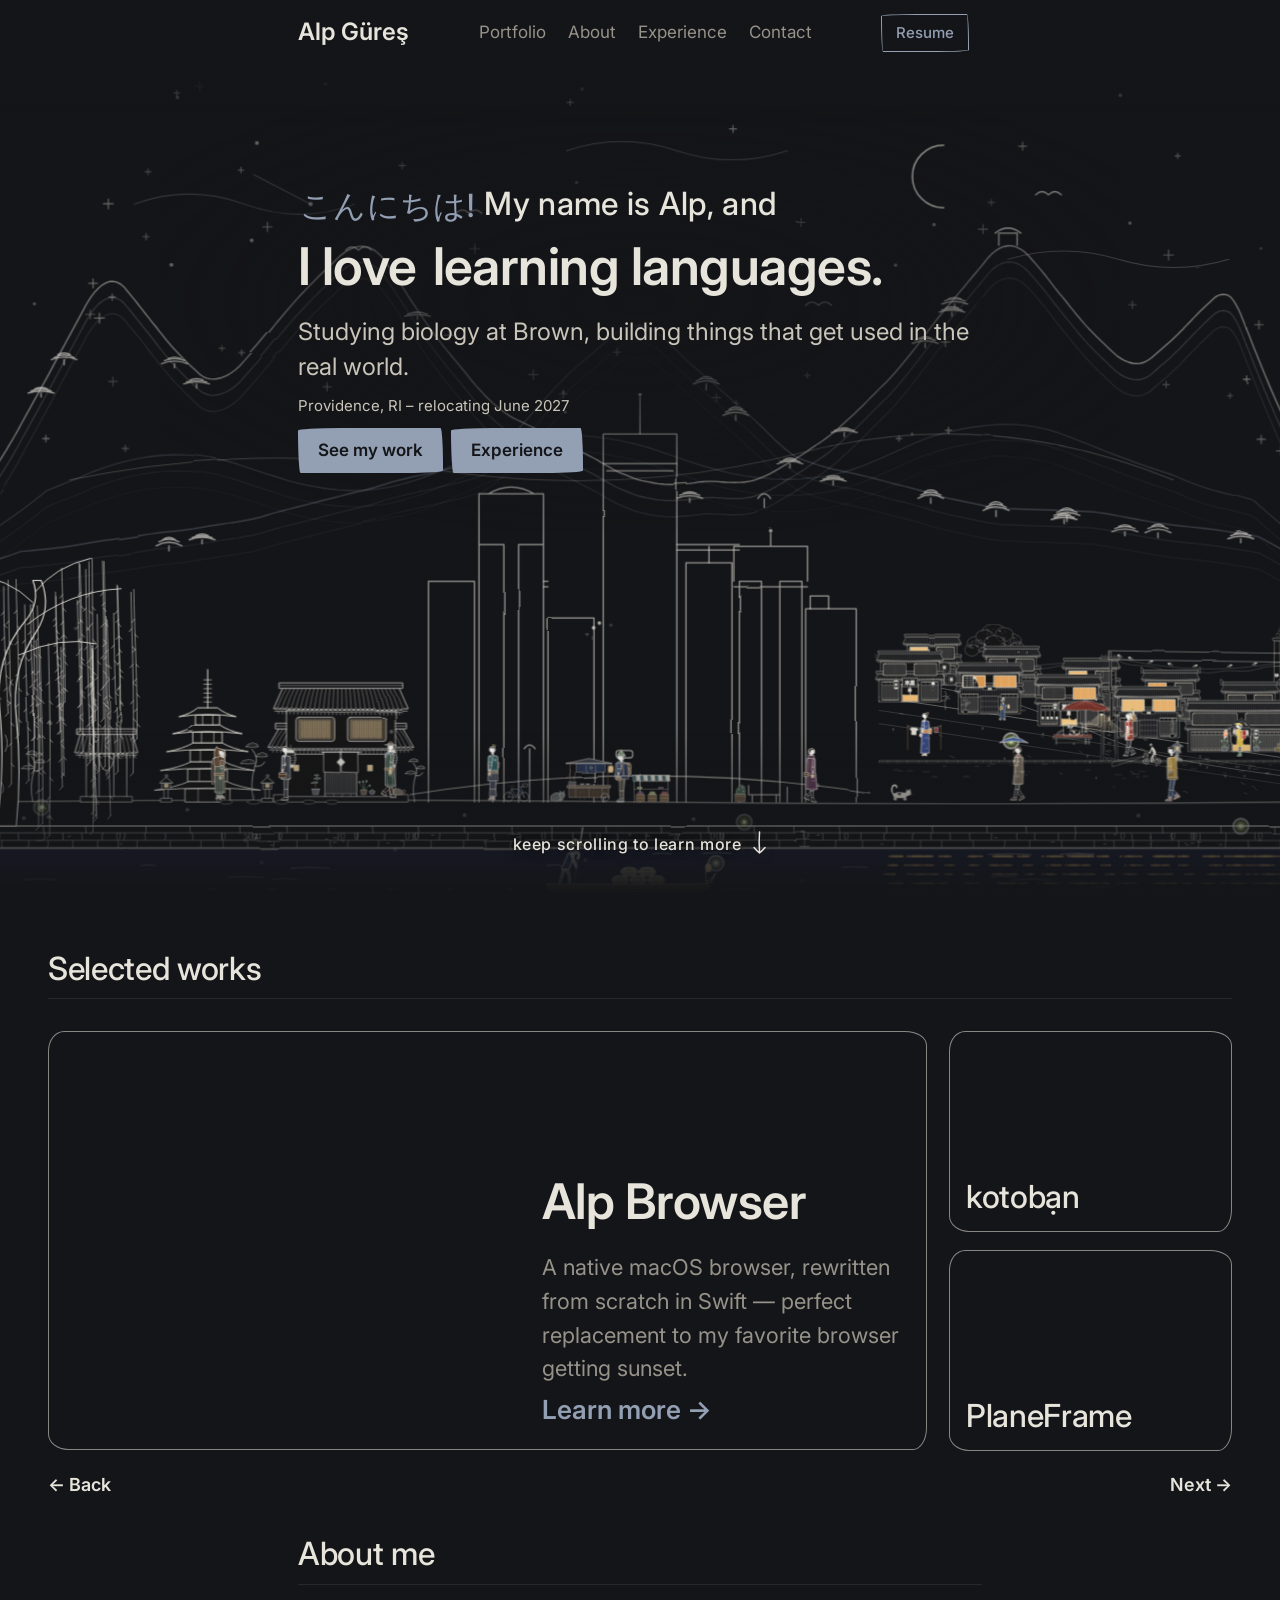
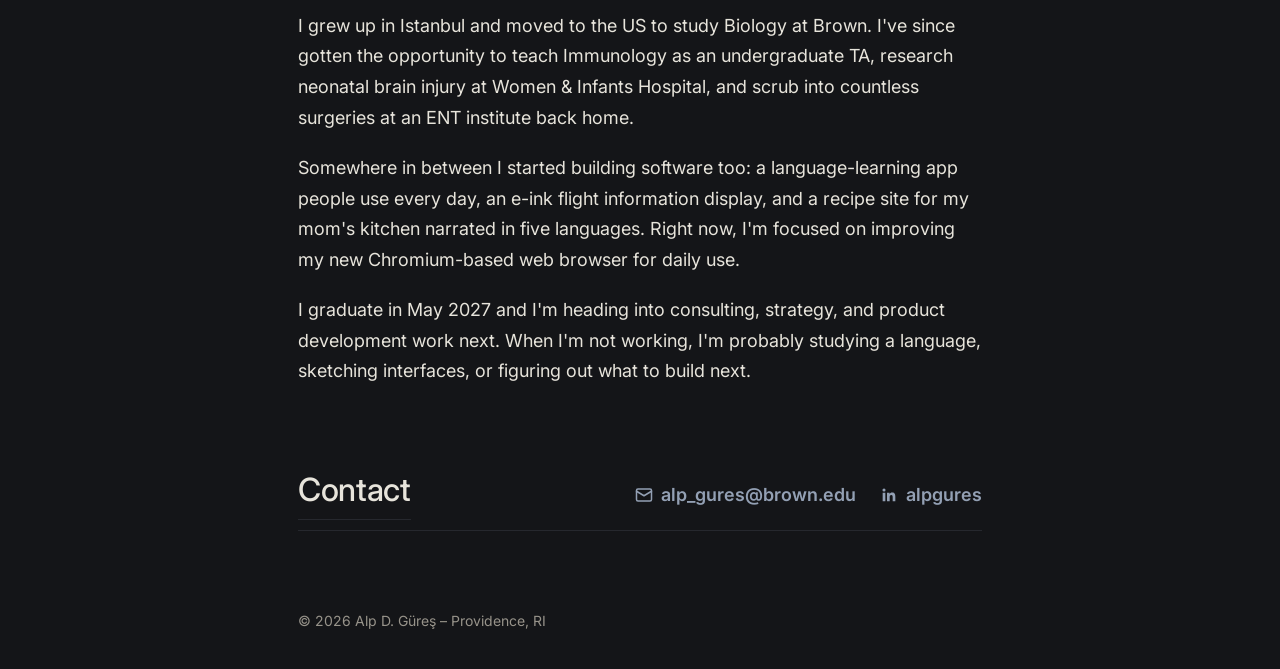
==== commit b3db1ccb: "Fill the Experience hero button like See my work (drop btn-ghost)" ====
--- a/index.html
+++ b/index.html
@@ -40,7 +40,7 @@
     <p class="hero-meta" data-field="hero.meta"></p>
     <div class="hero-actions">
       <a class="btn" href="#work">See my work</a>
-      <a class="btn btn-ghost" href="experience.html">Experience</a>
+      <a class="btn" href="experience.html">Experience</a>
     </div>
   </div>
   <a class="scroll-cue" href="#work" aria-label="Keep scrolling to learn more">
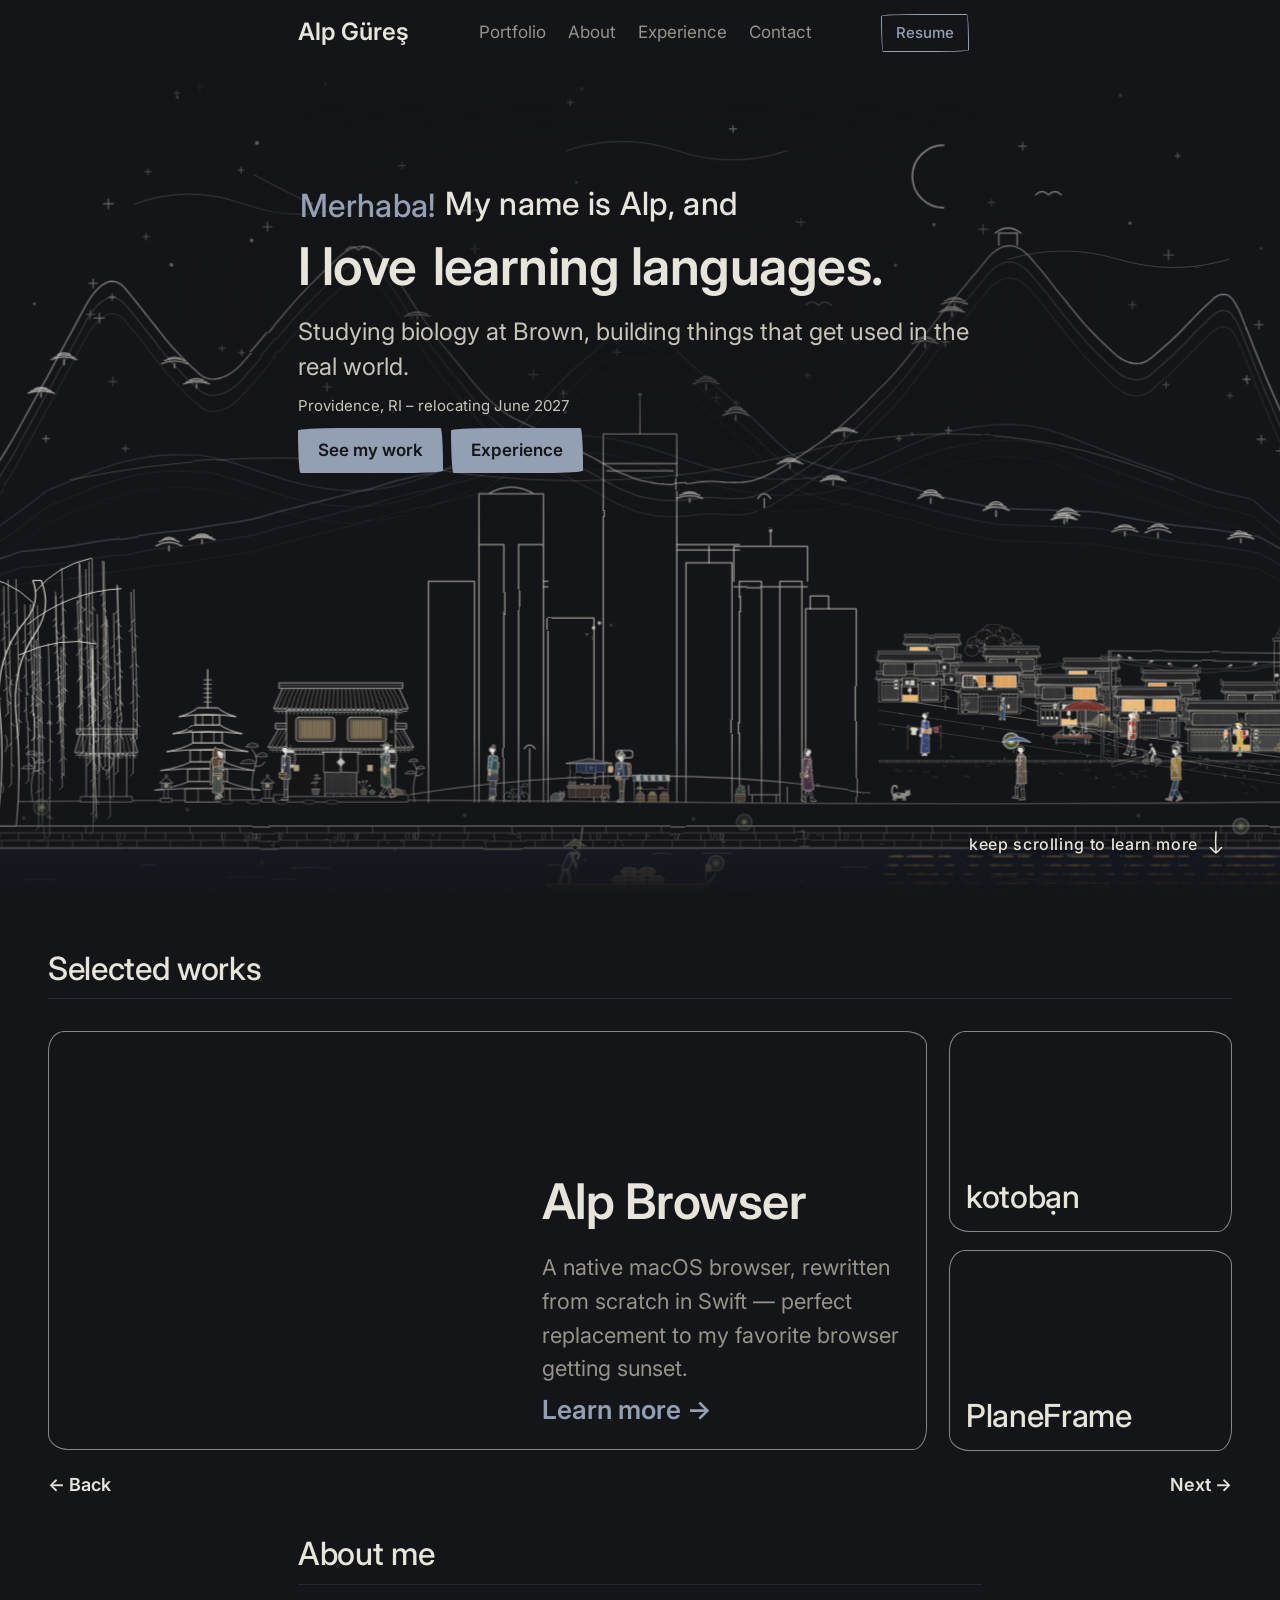
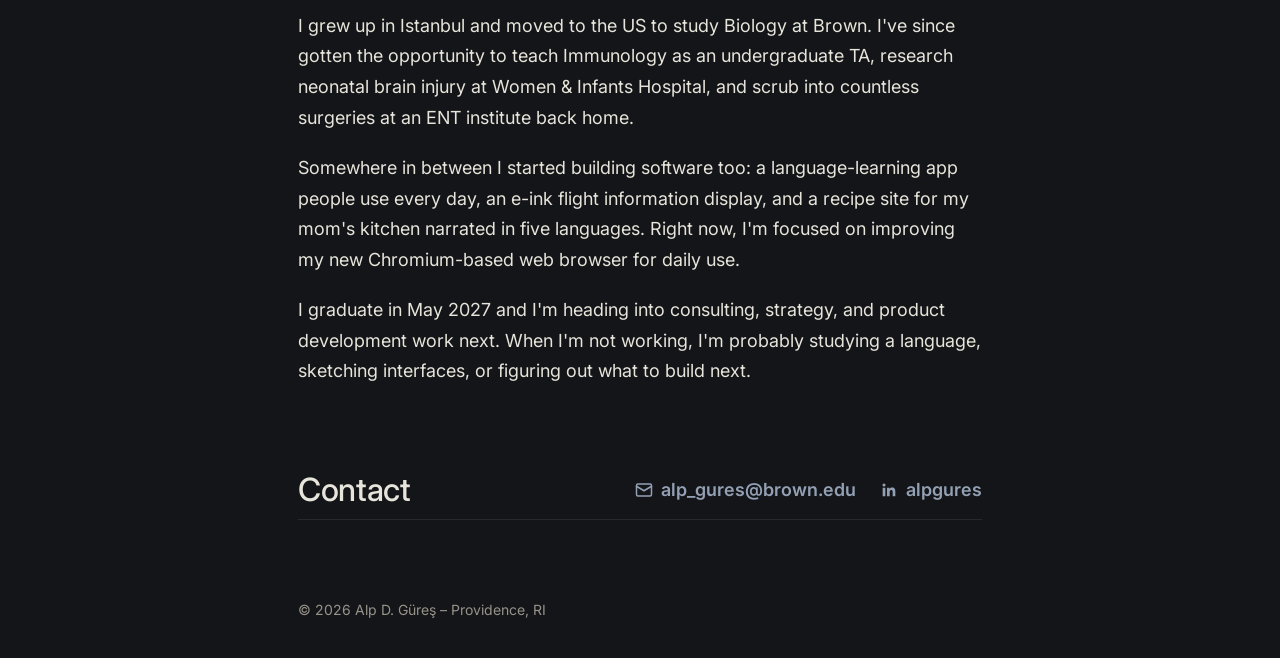
==== commit bc80fe86: "Hero polish: align love word with I love (styles v92), scroll cue to right, drop redundant Contact u" ====
--- a/index.html
+++ b/index.html
@@ -8,7 +8,7 @@
 <link rel="preconnect" href="https://fonts.googleapis.com">
 <link rel="preconnect" href="https://fonts.gstatic.com" crossorigin>
 <link href="https://fonts.googleapis.com/css2?family=Inter:wght@300;400;500;600&family=Newsreader:ital,opsz,wght@0,6..72,400;0,6..72,500;0,6..72,600;1,6..72,400&display=swap" rel="stylesheet">
-<link rel="stylesheet" href="styles.css?v=91">
+<link rel="stylesheet" href="styles.css?v=92">
 <link rel="stylesheet" href="motion.css?v=64">
 <link rel="icon" href="data:image/svg+xml,<svg xmlns='http://www.w3.org/2000/svg' viewBox='0 0 100 100'><text y='.9em' font-size='90'>🐦</text></svg>">
 </head>
--- a/styles.css
+++ b/styles.css
@@ -563,7 +563,7 @@
 .greet-word { color: var(--accent); white-space: nowrap; flex-shrink: 0; }
 .greet-bang { color: var(--accent); white-space: nowrap; flex-shrink: 0; }
 .greet-rest { white-space: nowrap; position: relative; top: 0.05em; }
-.love-box > span { flex-shrink: 0; line-height: 1; }
+.love-box > span { flex-shrink: 0; line-height: 1.15; }
 .hero-love {
   font-size: clamp(24px, 6vw, 52px) !important;
   font-weight: 300;
@@ -574,13 +574,17 @@
   margin: 0 0 10px;
 }
 .love-box {
+  /* (2026-11-16, Alp: the rotating love word sat ~3px lower than "I love".
+     The box used line-height 1 + align-items center while the lead sits
+     in the h1's 1.15 line box, so the word centered in a shorter box.
+     Match the h1 line-height and align on the text baseline instead.) */
   display: inline-flex;
-  align-items: center;
+  align-items: baseline;
   box-sizing: border-box;
-  padding: 0.06em 0.08em;
+  padding: 0 0.08em;
   overflow: hidden;
   vertical-align: baseline;
-  line-height: 1;
+  line-height: 1.15;
   transition: width 0.55s cubic-bezier(0.22,1,0.36,1);
   color: var(--ink);
 }
@@ -628,8 +632,9 @@
      hand-drawn arrow, part of the line art. Legibility comes from a
      soft shadow behind the text/arrow, not a box.) */
   position: absolute;
-  left: 50%;
-  transform: translateX(-50%);
+  left: auto;
+  right: 56px;
+  transform: none;
   bottom: 36px;
   z-index: 3;
   display: flex;
@@ -776,6 +781,12 @@
   padding: 0;
   border: none;
 }
+/* (2026-11-16, Alp: the Contact heading carried a redundant short rule
+   under it — the h2::after fine line stacked on the contact-head's own
+   full-width rule. Drop the h2 one; the full-width rule stays.) */
+#contact .contact-head h2::after {
+  display: none;
+}
 #contact .contact-links {
   justify-content: flex-end;
   margin-top: 0;
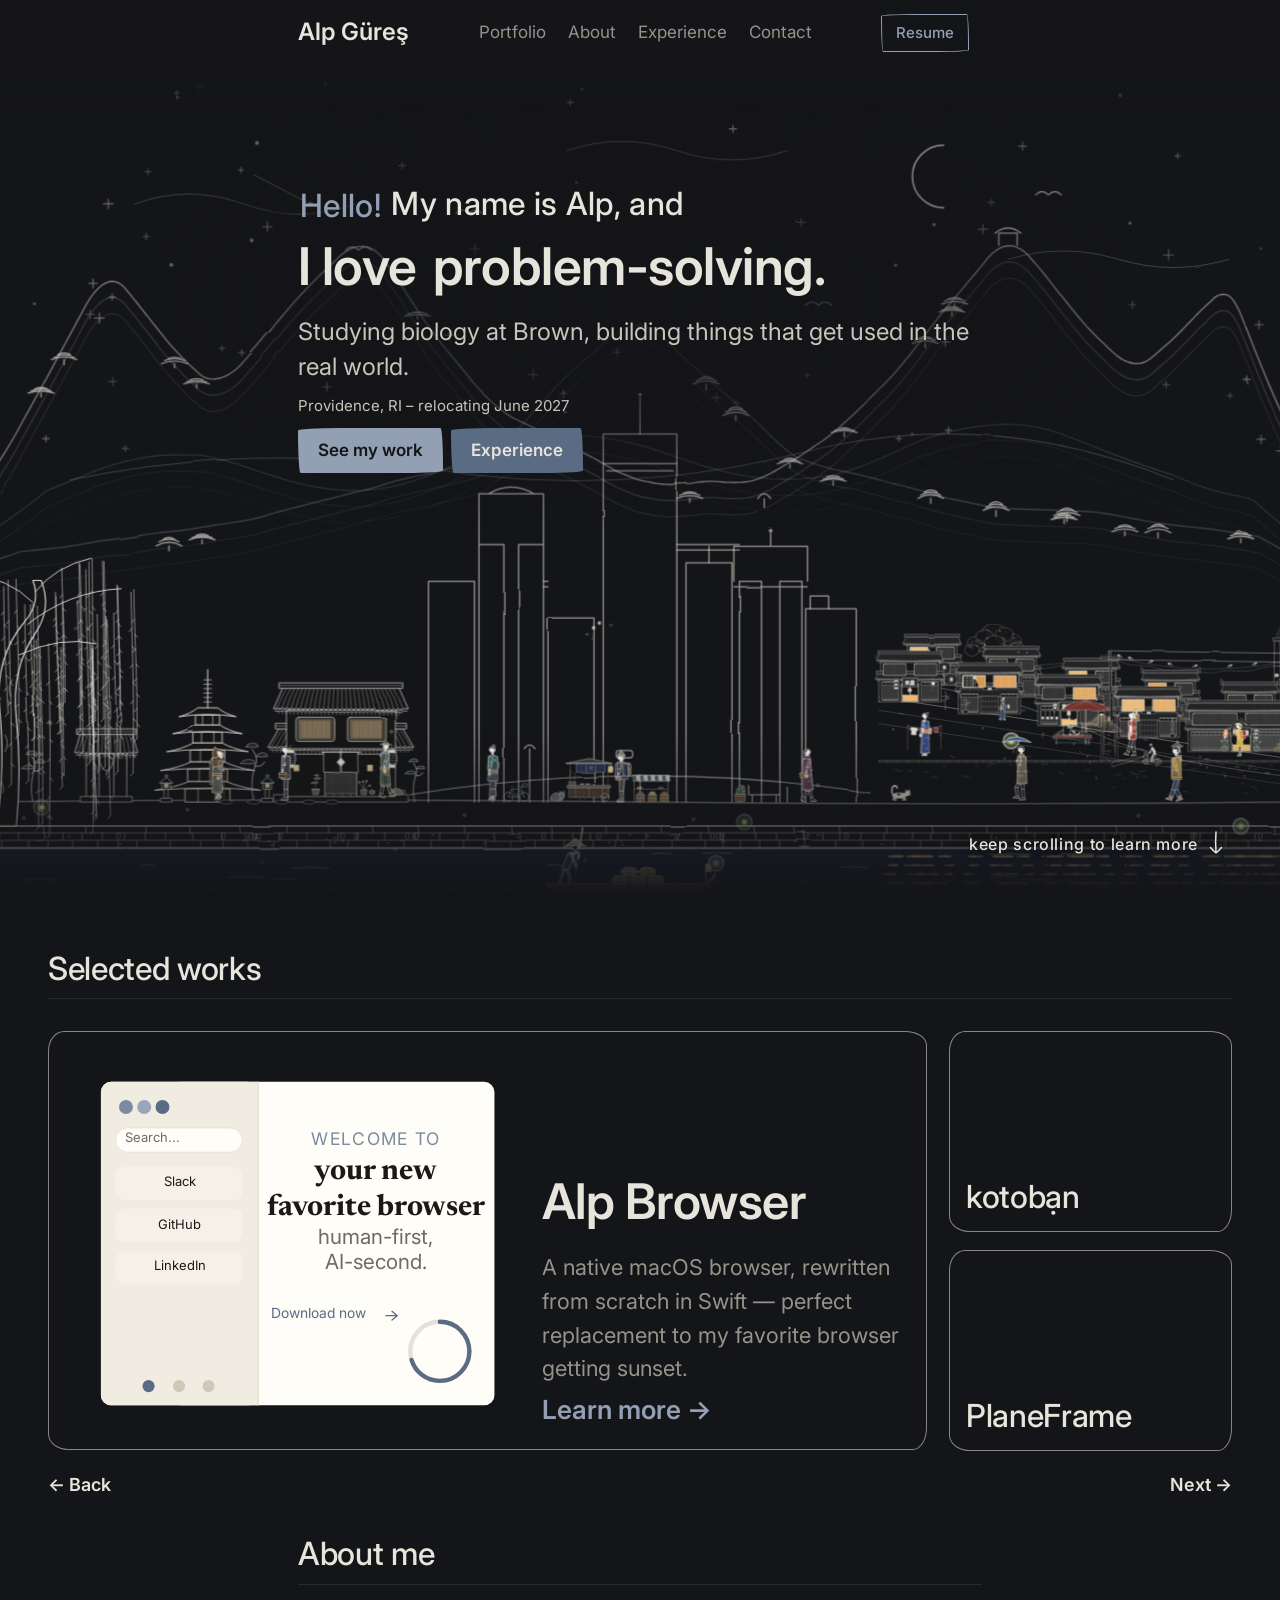
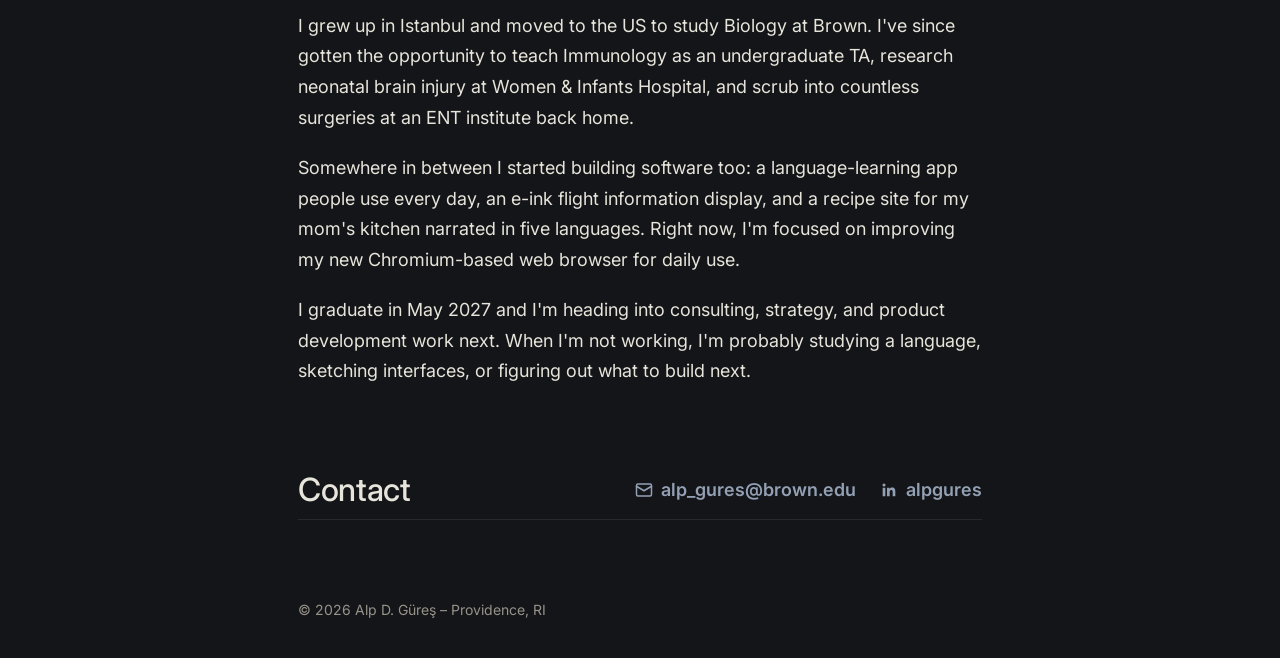
==== commit 4de27bb8: "Hero Experience button: darker blue fill (btn-dark, styles v93)" ====
--- a/index.html
+++ b/index.html
@@ -8,7 +8,7 @@
 <link rel="preconnect" href="https://fonts.googleapis.com">
 <link rel="preconnect" href="https://fonts.gstatic.com" crossorigin>
 <link href="https://fonts.googleapis.com/css2?family=Inter:wght@300;400;500;600&family=Newsreader:ital,opsz,wght@0,6..72,400;0,6..72,500;0,6..72,600;1,6..72,400&display=swap" rel="stylesheet">
-<link rel="stylesheet" href="styles.css?v=92">
+<link rel="stylesheet" href="styles.css?v=93">
 <link rel="stylesheet" href="motion.css?v=64">
 <link rel="icon" href="data:image/svg+xml,<svg xmlns='http://www.w3.org/2000/svg' viewBox='0 0 100 100'><text y='.9em' font-size='90'>🐦</text></svg>">
 </head>
@@ -40,7 +40,7 @@
     <p class="hero-meta" data-field="hero.meta"></p>
     <div class="hero-actions">
       <a class="btn" href="#work">See my work</a>
-      <a class="btn" href="experience.html">Experience</a>
+      <a class="btn btn-dark" href="experience.html">Experience</a>
     </div>
   </div>
   <a class="scroll-cue" href="#work" aria-label="Keep scrolling to learn more">
--- a/styles.css
+++ b/styles.css
@@ -685,6 +685,14 @@
 }
 .btn:hover { text-decoration: none; background: #7d8ca3; color: #141518; }
 
+/* (2026-11-16, Alp: the hero Experience button should stay filled but
+   be a darker blue than "See my work" — same slate family, light text.) */
+.btn-dark {
+  background: #5a6b84;
+  color: var(--ink);
+}
+.btn-dark:hover { background: #4e5e75; color: var(--ink); }
+
 .btn-ghost {
   /* (2026-11-07, round 6, per Alp: the Experience button was not
      legible enough — the transparent ghost let a word bubble show
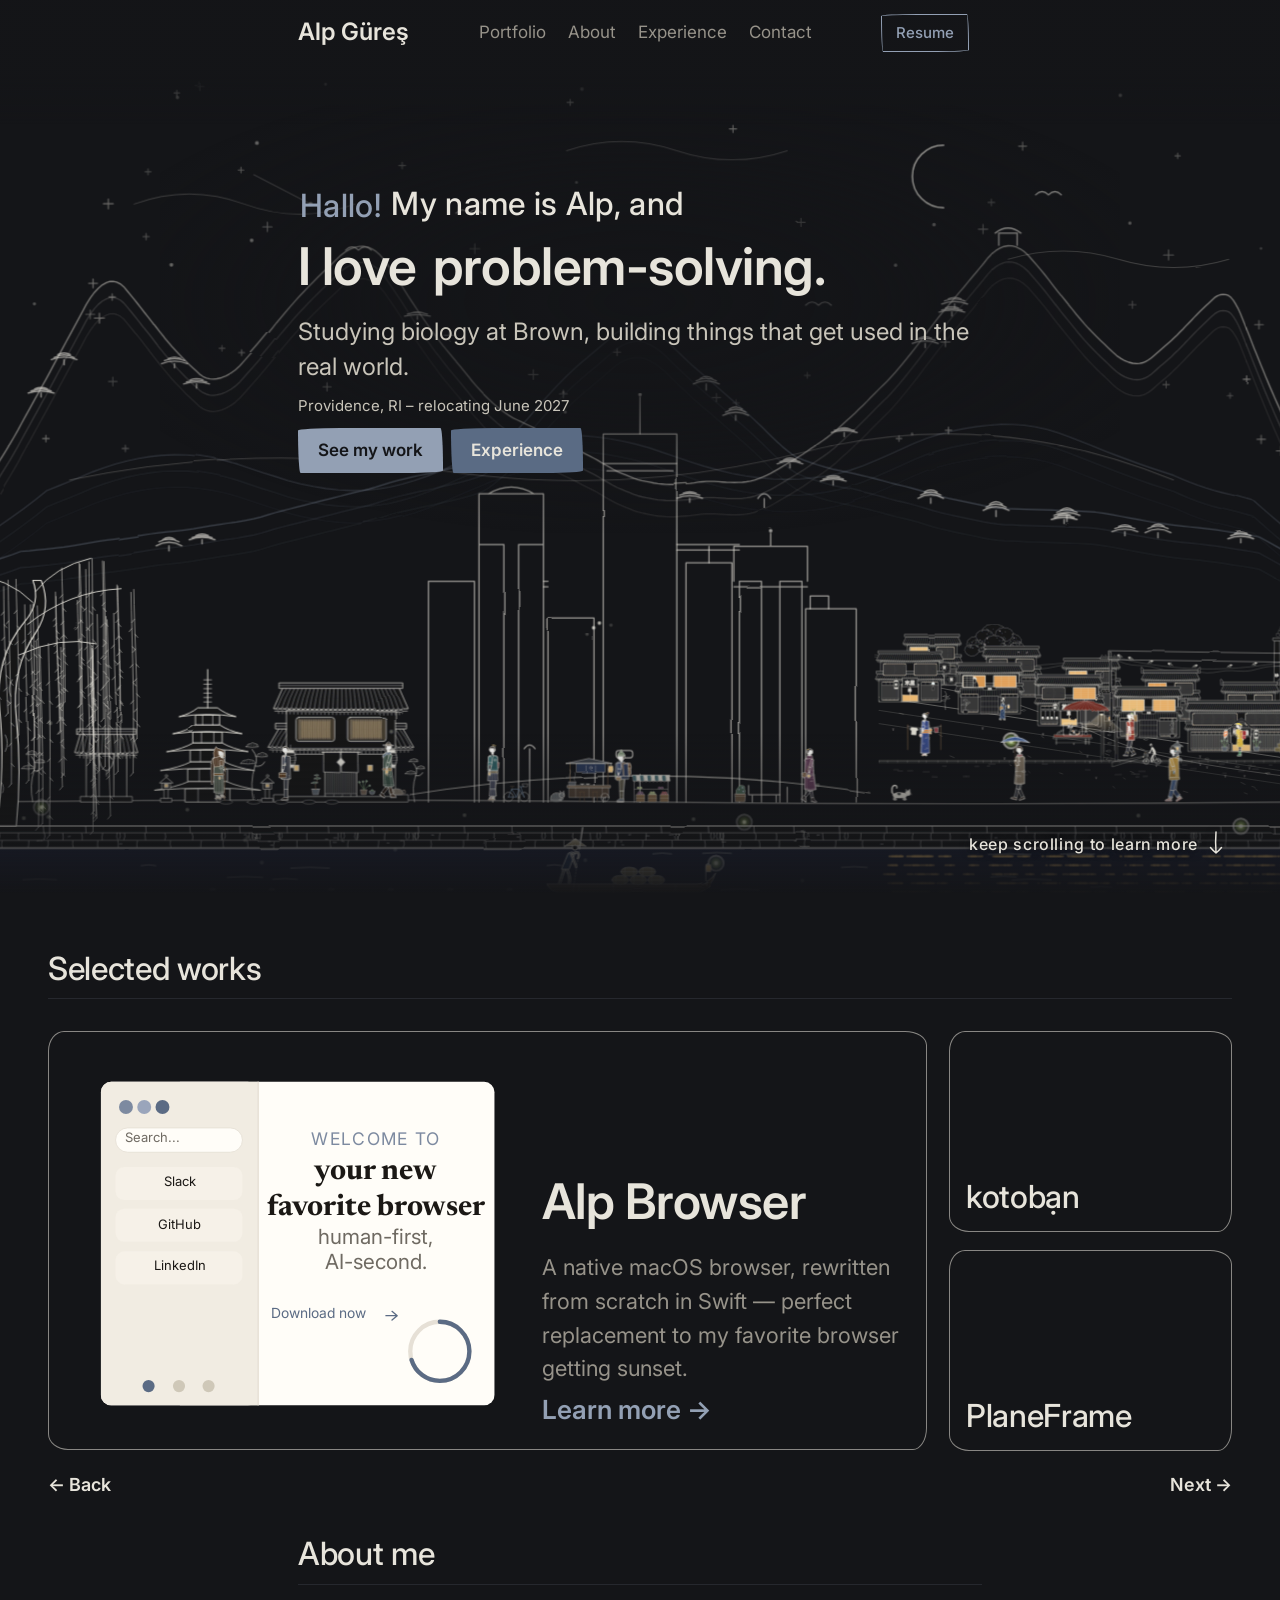
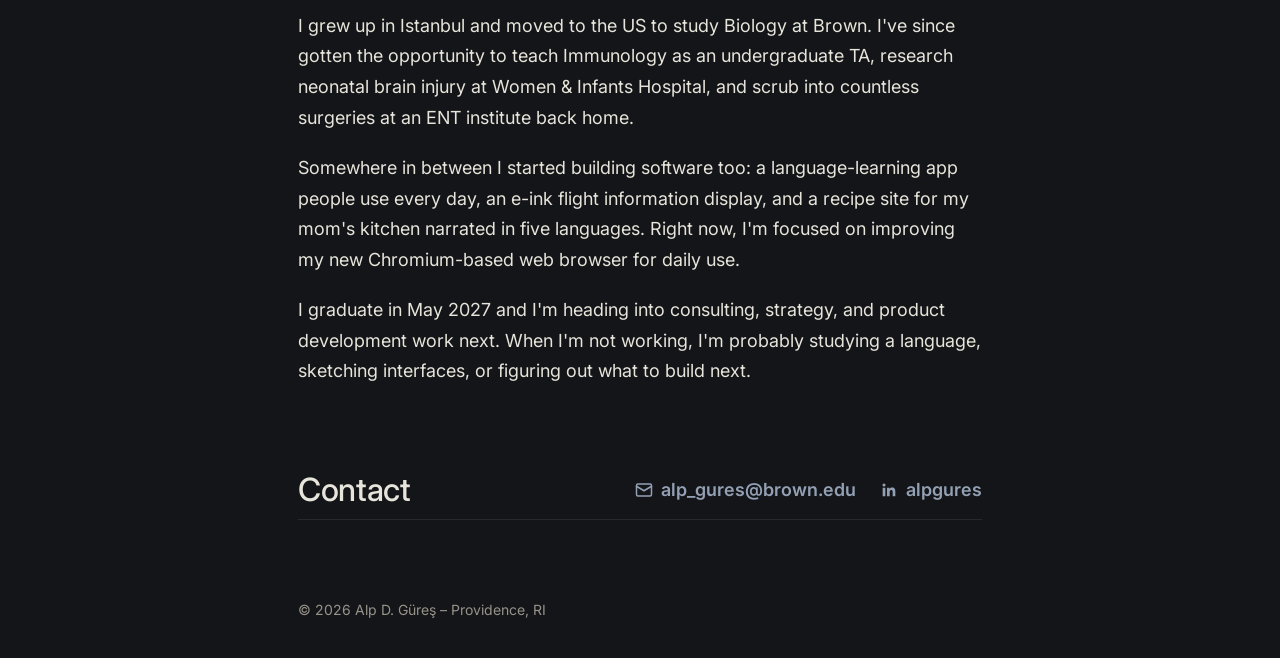
==== commit 55086322: "Animate the gondoleer: gondola bob, rowing lean + oar sweep (motion v65)" ====
--- a/index.html
+++ b/index.html
@@ -9,7 +9,7 @@
 <link rel="preconnect" href="https://fonts.gstatic.com" crossorigin>
 <link href="https://fonts.googleapis.com/css2?family=Inter:wght@300;400;500;600&family=Newsreader:ital,opsz,wght@0,6..72,400;0,6..72,500;0,6..72,600;1,6..72,400&display=swap" rel="stylesheet">
 <link rel="stylesheet" href="styles.css?v=93">
-<link rel="stylesheet" href="motion.css?v=64">
+<link rel="stylesheet" href="motion.css?v=65">
 <link rel="icon" href="data:image/svg+xml,<svg xmlns='http://www.w3.org/2000/svg' viewBox='0 0 100 100'><text y='.9em' font-size='90'>🐦</text></svg>">
 </head>
 <body>
@@ -30,7 +30,7 @@
 
 <header class="hero">
   <div class="hero-bg" aria-hidden="true">
-    <svg class="scene" viewBox="0 0 1440 900" preserveAspectRatio="xMidYMid slice" aria-hidden="true"><defs><filter id="inkWobble" x="-5%" y="-5%" width="110%" height="110%"><feTurbulence type="fractalNoise" baseFrequency="0.015" numOctaves="2" seed="7" result="n"/><feDisplacementMap in="SourceGraphic" in2="n" scale="2.2"/><feGaussianBlur stdDeviation="0.12"/></filter><polyline id="ridgeMid" points="0.0,358.9 12.5,351.8 25.0,344.3 37.5,336.4 50.0,328.2 62.5,319.6 75.0,310.5 87.5,305.9 100.0,301.3 112.5,296.6 125.0,291.8 137.5,287.7 150.0,284.1 162.5,281.0 175.0,278.6 187.5,276.8 200.0,275.5 213.8,275.0 227.5,275.1 241.2,276.2 255.0,278.1 268.8,280.7 282.5,284.2 296.2,288.4 310.0,292.6 323.8,296.5 337.5,300.6 351.2,303.8 365.0,306.3 378.8,308.4 392.5,309.7 406.2,310.3 420.0,310.1 433.8,309.0 447.5,307.0 461.2,304.0 475.0,300.4 488.8,296.0 502.5,291.1 516.2,285.6 530.0,280.2 543.8,275.0 557.5,269.7 571.2,265.2 585.0,261.5 598.8,258.7 612.5,256.8 626.2,255.7 640.0,255.5 655.0,256.0 670.0,257.1 685.0,258.8 700.0,261.3 715.0,264.4 730.0,268.1 745.0,272.8 760.0,277.3 775.0,282.0 790.0,286.4 805.0,290.1 820.0,293.4 835.0,295.9 850.0,297.7 865.0,298.8 880.0,299.2 893.8,298.8 907.5,297.8 921.2,296.1 935.0,293.6 948.8,290.1 962.5,285.8 976.2,280.6 990.0,275.2 1003.8,269.5 1017.5,263.8 1031.2,258.8 1045.0,254.8 1058.8,251.6 1072.5,249.1 1086.2,247.1 1100.0,245.7 1112.5,244.9 1125.0,245.0 1137.5,245.8 1150.0,247.5 1162.5,250.0 1175.0,253.4 1187.5,257.7 1200.0,262.1 1212.5,266.5 1225.0,271.1 1237.5,275.5 1250.0,279.7 1262.5,283.9 1275.0,287.9 1287.5,291.6 1300.0,295.3 1308.8,298.8 1317.5,302.1 1326.2,305.1 1335.0,307.8 1343.8,310.2 1352.5,312.3 1361.2,314.2 1370.0,316.2 1378.8,318.4 1387.5,320.6 1396.2,327.6 1405.0,334.6 1413.8,341.4 1422.5,348.0 1431.2,354.5 1440.0,360.8" fill="none" stroke="rgba(147,160,180,0.9)" stroke-width="1.1" stroke-linejoin="round" stroke-linecap="round"/><polyline id="ridgeFront" points="0.0,384.4 9.4,381.8 18.8,379.3 28.1,376.6 37.5,373.7 46.9,370.5 56.2,369.9 65.6,369.0 75.0,368.1 84.4,367.1 93.8,366.1 103.1,364.9 112.5,363.5 121.9,361.9 131.2,360.5 140.6,359.3 150.0,358.3 159.4,357.1 168.8,355.9 178.1,354.6 187.5,353.2 196.9,352.0 206.2,351.1 215.6,350.3 225.0,349.3 234.4,348.1 243.8,346.6 253.1,345.2 262.5,343.9 271.9,342.6 281.2,341.4 290.6,339.9 300.0,338.3 307.8,336.5 315.6,334.3 323.4,332.2 331.2,330.3 339.1,328.5 346.9,326.7 354.7,324.9 362.5,323.1 370.3,321.3 378.1,319.5 385.9,317.8 393.8,315.9 401.6,314.1 409.4,312.3 417.2,310.7 425.0,308.9 432.8,306.9 440.6,304.6 448.4,302.4 456.2,300.4 464.1,298.7 471.9,297.1 479.7,295.4 487.5,294.0 495.3,292.5 503.1,290.7 510.9,289.2 518.8,287.5 526.6,285.7 534.4,283.8 542.2,281.5 550.0,278.8 555.3,275.7 560.6,272.2 565.9,268.3 571.2,264.2 576.6,259.8 581.9,255.0 587.2,249.9 592.5,244.7 597.8,239.4 603.1,233.8 608.4,228.2 613.8,222.6 619.1,217.2 624.4,212.0 629.7,206.9 635.0,201.9 640.3,197.1 645.6,192.5 650.9,188.1 656.2,183.8 661.6,179.7 666.9,175.7 672.2,171.6 677.5,167.5 682.8,163.4 688.1,159.2 693.4,155.0 698.8,151.8 704.1,149.4 709.4,147.8 714.7,146.9 720.0,147.0 725.3,148.0 730.6,150.1 735.9,152.8 741.2,156.2 746.6,160.3 751.9,165.1 757.2,169.8 762.5,174.4 767.8,179.0 773.1,183.6 778.4,188.0 783.8,192.2 789.1,196.4 794.4,200.5 799.7,204.6 805.0,208.8 810.3,213.1 815.6,217.3 820.9,221.5 826.2,225.7 831.6,230.0 836.9,234.3 842.2,238.7 847.5,243.3 852.8,247.8 858.1,252.6 863.4,257.4 868.8,262.0 874.1,266.4 879.4,270.4 884.7,274.1 890.0,277.3 897.8,280.2 905.6,282.7 913.4,285.0 921.2,287.2 929.1,289.1 936.9,290.6 944.7,292.1 952.5,293.6 960.3,295.3 968.1,296.9 975.9,298.7 983.8,300.6 991.6,302.6 999.4,304.4 1007.2,306.0 1015.0,307.8 1022.8,309.8 1030.6,311.9 1038.4,314.1 1046.2,316.0 1054.1,317.7 1061.9,319.3 1069.7,320.8 1077.5,322.2 1085.3,323.7 1093.1,325.2 1100.9,326.5 1108.8,327.5 1116.6,328.1 1124.4,328.3 1132.2,328.6 1140.0,328.9 1149.4,329.1 1158.8,329.4 1168.1,329.7 1177.5,330.0 1186.9,330.4 1196.2,330.6 1205.6,331.0 1215.0,331.7 1224.4,332.9 1233.8,334.3 1243.1,335.9 1252.5,337.5 1261.9,339.1 1271.2,340.6 1280.6,342.1 1290.0,343.3 1299.4,344.5 1308.8,345.5 1318.1,346.3 1327.5,347.1 1336.9,348.2 1346.2,349.2 1355.6,350.5 1365.0,351.9 1374.4,353.1 1383.8,354.5 1393.1,356.2 1402.5,360.9 1411.9,365.7 1421.2,370.4 1430.6,374.9 1440.0,378.9" fill="none" stroke="rgba(147,160,180,0.9)" stroke-width="1.2" stroke-linejoin="round" stroke-linecap="round"/><polyline id="ridgeBack" points="0.0,345.2 4.4,334.2 8.8,322.6 13.1,310.3 17.5,297.4 21.9,283.8 26.2,277.5 30.6,271.1 35.0,264.5 39.4,257.7 43.8,250.7 48.1,243.4 52.5,236.1 56.9,229.0 61.2,221.8 65.6,214.6 70.0,207.3 74.4,200.2 78.8,192.8 83.1,185.5 87.5,178.0 91.9,170.6 96.2,163.3 100.6,156.0 105.0,148.6 109.4,141.2 113.8,133.9 118.1,126.4 122.5,120.0 126.9,114.6 131.2,110.4 135.6,107.1 140.0,105.0 143.8,103.8 147.5,103.6 151.2,104.4 155.0,106.1 158.8,108.9 162.5,112.9 166.2,117.0 170.0,121.2 173.8,125.5 177.5,129.8 181.2,134.2 185.0,138.5 188.8,142.9 192.5,147.3 196.2,151.6 200.0,155.9 203.8,160.1 207.5,164.1 211.2,168.1 215.0,171.8 218.8,175.4 222.5,178.9 226.2,182.4 230.0,185.7 233.8,189.0 237.5,192.1 241.2,195.3 245.0,197.7 248.8,199.2 252.5,200.0 256.2,200.3 260.0,199.9 265.0,198.9 270.0,197.0 275.0,194.5 280.0,191.2 285.0,187.0 290.0,182.0 295.0,176.8 300.0,171.7 305.0,166.5 310.0,161.1 315.0,155.7 320.0,150.2 325.0,144.5 330.0,139.1 335.0,133.7 340.0,128.4 345.0,123.2 350.0,118.2 355.0,113.4 360.0,108.6 365.0,104.0 370.0,99.4 375.0,95.0 380.0,90.7 385.0,86.4 390.0,82.1 395.0,77.7 400.0,74.3 405.0,71.8 410.0,70.0 415.0,69.1 420.0,69.0 424.4,69.9 428.8,71.6 433.1,74.1 437.5,77.7 441.9,82.3 446.2,88.0 450.6,93.8 455.0,99.7 459.4,105.7 463.8,112.0 468.1,118.2 472.5,124.3 476.9,130.4 481.2,136.3 485.6,142.0 490.0,147.7 494.4,153.3 498.8,158.7 503.1,164.0 507.5,169.1 511.9,173.9 516.2,178.6 520.6,183.3 525.0,188.1 529.4,193.0 533.8,197.9 538.1,202.9 542.5,207.4 546.9,211.8 551.2,216.1 555.6,220.1 560.0,223.8 564.4,227.3 568.8,230.6 573.1,233.5 577.5,236.1 581.9,238.5 586.2,240.4 590.6,242.3 595.0,244.2 599.4,246.1 603.8,248.0 608.1,250.1 612.5,252.2 616.9,254.2 621.2,256.2 625.6,258.3 630.0,260.4 634.4,262.4 638.8,264.4 643.1,266.2 647.5,268.1 651.9,270.1 656.2,272.2 660.6,274.2 665.0,276.2 669.4,278.2 673.8,280.3 678.1,282.8 682.5,285.1 686.9,287.3 691.2,289.6 695.6,291.6 700.0,293.3 704.4,294.9 708.8,296.5 713.1,298.1 717.5,299.5 721.9,300.5 726.2,301.3 730.6,302.1 735.0,302.9 739.4,303.5 743.8,303.9 748.1,304.2 752.5,304.4 756.9,304.4 761.2,304.1 765.6,303.8 770.0,303.5 774.4,303.2 778.8,302.7 783.1,302.1 787.5,301.7 791.9,301.4 796.2,301.4 800.6,301.4 805.0,301.6 809.4,301.9 813.8,302.2 818.1,302.3 822.5,302.4 826.9,302.3 831.2,302.2 835.6,301.7 840.0,301.0 844.4,300.0 848.8,298.7 853.1,297.1 857.5,295.3 861.9,293.4 866.2,291.2 870.6,288.9 875.0,286.5 879.4,284.1 883.8,281.9 888.1,279.5 892.5,277.0 896.9,274.5 901.2,271.8 905.6,269.0 910.0,266.3 914.4,263.6 918.8,260.9 923.1,258.1 927.5,255.0 931.9,251.8 936.2,248.3 940.6,244.6 945.0,241.0 949.4,237.4 953.8,233.7 958.1,229.9 962.5,226.0 966.9,222.0 971.2,217.9 975.6,213.9 980.0,209.9 984.4,206.0 988.8,202.1 993.1,197.9 997.5,193.5 1001.9,188.8 1006.2,184.1 1010.6,179.2 1015.0,174.2 1019.4,169.1 1023.8,163.9 1028.1,158.7 1032.5,153.4 1036.9,148.2 1041.2,143.0 1045.6,137.9 1050.0,133.1 1054.4,128.3 1058.8,123.5 1063.1,118.9 1067.5,114.1 1071.9,109.5 1076.2,104.7 1080.6,99.9 1085.0,95.1 1089.4,90.3 1093.8,85.5 1098.1,80.5 1102.5,76.3 1106.9,73.1 1111.2,70.8 1115.6,69.2 1120.0,68.5 1124.4,68.6 1128.8,69.7 1133.1,71.5 1137.5,74.2 1141.9,77.8 1146.2,82.3 1150.6,86.9 1155.0,91.6 1159.4,96.4 1163.8,101.5 1168.1,106.6 1172.5,111.8 1176.9,116.8 1181.2,121.6 1185.6,126.5 1190.0,131.4 1194.4,136.4 1198.8,141.1 1203.1,145.7 1207.5,150.1 1211.9,154.2 1216.2,158.2 1220.6,162.1 1225.0,165.8 1229.4,169.7 1233.8,173.5 1238.1,177.0 1242.5,179.8 1246.9,182.1 1251.2,183.6 1255.6,184.6 1260.0,184.9 1263.1,184.7 1266.2,184.1 1269.4,183.0 1272.5,181.4 1275.6,179.4 1278.8,176.9 1281.9,174.4 1285.0,171.9 1288.1,169.5 1291.2,167.1 1294.4,164.6 1297.5,162.1 1300.6,159.3 1303.8,156.6 1306.9,153.7 1310.0,150.9 1313.1,147.9 1316.2,145.0 1319.4,142.0 1322.5,139.0 1325.6,136.1 1328.8,133.3 1331.9,130.5 1335.0,127.8 1338.1,125.2 1341.2,122.5 1344.4,119.8 1347.5,118.0 1350.6,116.9 1353.8,116.5 1356.9,116.8 1360.0,117.8 1362.5,119.7 1365.0,122.5 1367.5,126.1 1370.0,130.3 1372.5,135.2 1375.0,140.9 1377.5,146.6 1380.0,152.3 1382.5,158.0 1385.0,163.8 1387.5,169.7 1390.0,175.3 1392.5,180.9 1395.0,186.5 1397.5,192.0 1400.0,197.6 1402.5,203.0 1405.0,208.4 1407.5,213.6 1410.0,218.9 1412.5,224.0 1415.0,229.0 1417.5,234.1 1420.0,239.2 1422.5,244.3 1425.0,249.3 1427.5,254.3 1430.0,269.8 1432.5,284.9 1435.0,299.5 1437.5,313.7 1440.0,327.5" fill="none" stroke="rgba(231,228,219,0.9)" stroke-width="1.3" stroke-linejoin="round" stroke-linecap="round"/><filter id="v-edge" x="-2%" y="-2%" width="104%" height="104%"><feTurbulence type="fractalNoise" baseFrequency="0.6" numOctaves="1" seed="7" result="n"/><feDisplacementMap in="SourceGraphic" in2="n" scale="0.45" xChannelSelector="R" yChannelSelector="G" result="d"/><feGaussianBlur in="d" stdDeviation="0.12"/></filter><pattern id="v-stripes" width="4" height="2.2" patternUnits="userSpaceOnUse" patternTransform="rotate(-12)"><rect width="4" height="2.2" fill="#fdfdfc" class="pp"/><rect width="4" height="1" fill="currentColor"/></pattern><linearGradient id="v-cone" x1="0" y1="0" x2="0" y2="1"><stop offset="0" stop-color="#ffe2a8" stop-opacity="0.5"/><stop offset="1" stop-color="#ffe2a8" stop-opacity="0.06"/></linearGradient><radialGradient id="v-fly"><stop offset="0" stop-color="#e9ff9a" stop-opacity="0.9"/><stop offset="1" stop-color="#c8ff6a" stop-opacity="0"/></radialGradient></defs><g filter="url(#inkWobble)"><g fill="none" stroke="rgba(231,228,219,0.65)" stroke-width="1.4" stroke-linecap="round" stroke-linejoin="round"><path class="ink-moon" pathLength="1" d="M1050 86 A34 34 0 1 0 1050 154 A27 27 0 1 1 1050 86 Z" stroke="rgba(231,228,219,0.8)" stroke-width="1.5"/><path d="M898.5999999999999 336.2 H905.0 M901.8 333.0 V339.4" stroke="#e7e4db" stroke-width="1.2" stroke-linecap="round" opacity="0.3"/><path d="M142.20000000000002 342.9 H151.6 M146.9 338.2 V347.59999999999997" stroke="#e7e4db" stroke-width="1.2" stroke-linecap="round" opacity="0.23"/><path d="M1390.5 405.7 H1399.6999999999998 M1395.1 401.09999999999997 V410.3" stroke="#e7e4db" stroke-width="1.2" stroke-linecap="round" opacity="0.39"/><path d="M236.2 21.1 H244.8 M240.5 16.8 V25.400000000000002" stroke="#e7e4db" stroke-width="1.2" stroke-linecap="round" opacity="0.24"/><path d="M283.2 113.0 H289.40000000000003 M286.3 109.9 V116.1" stroke="#e7e4db" stroke-width="1.2" stroke-linecap="round" opacity="0.35"/><path d="M632.4000000000001 356.2 H641.0 M636.7 351.9 V360.5" stroke="#e7e4db" stroke-width="1.2" stroke-linecap="round" opacity="0.4"/><path d="M715.6 283.3 H723.8000000000001 M719.7 279.2 V287.40000000000003" stroke="#e7e4db" stroke-width="1.2" stroke-linecap="round" opacity="0.3"/><path d="M1411.6000000000001 418.3 H1421.8 M1416.7 413.2 V423.40000000000003" stroke="#e7e4db" stroke-width="1.2" stroke-linecap="round" opacity="0.42"/><path d="M457.7 108.0 H465.09999999999997 M461.4 104.3 V111.7" stroke="#e7e4db" stroke-width="1.2" stroke-linecap="round" opacity="0.24"/><path d="M1087.7 177.2 H1097.8999999999999 M1092.8 172.1 V182.29999999999998" stroke="#e7e4db" stroke-width="1.2" stroke-linecap="round" opacity="0.33"/><path d="M1358.3 358.2 H1364.3 M1361.3 355.2 V361.2" stroke="#e7e4db" stroke-width="1.2" stroke-linecap="round" opacity="0.28"/><path d="M1288.9 205.3 H1299.9 M1294.4 199.8 V210.8" stroke="#e7e4db" stroke-width="1.2" stroke-linecap="round" opacity="0.33" class="tw"/><path d="M117.39999999999999 269.9 H127.2 M122.3 265.0 V274.79999999999995" stroke="#e7e4db" stroke-width="1.2" stroke-linecap="round" opacity="0.3" class="tw"/><path d="M136.6 149.7 H147.4 M142.0 144.29999999999998 V155.1" stroke="#e7e4db" stroke-width="1.2" stroke-linecap="round" opacity="0.43"/><path d="M181.89999999999998 114.8 H188.5 M185.2 111.5 V118.1" stroke="#e7e4db" stroke-width="1.2" stroke-linecap="round" opacity="0.24"/><path d="M1131.3999999999999 87.0 H1140.2 M1135.8 82.6 V91.4" stroke="#e7e4db" stroke-width="1.2" stroke-linecap="round" opacity="0.35"/><path d="M283.7 311.4 H290.3 M287.0 308.09999999999997 V314.7" stroke="#e7e4db" stroke-width="1.2" stroke-linecap="round" opacity="0.4"/><path d="M179.6 185.4 H186.6 M183.1 181.9 V188.9" stroke="#e7e4db" stroke-width="1.2" stroke-linecap="round" opacity="0.3"/><path d="M1375.5 340.4 H1383.1 M1379.3 336.59999999999997 V344.2" stroke="#e7e4db" stroke-width="1.2" stroke-linecap="round" opacity="0.47"/><path d="M309.9 174.7 H320.1 M315.0 169.6 V179.79999999999998" stroke="#e7e4db" stroke-width="1.2" stroke-linecap="round" opacity="0.4"/><path d="M157.0 415.7 H164.0 M160.5 412.2 V419.2" stroke="#e7e4db" stroke-width="1.2" stroke-linecap="round" opacity="0.29"/><path d="M1098.1 148.2 H1105.5 M1101.8 144.5 V151.89999999999998" stroke="#e7e4db" stroke-width="1.2" stroke-linecap="round" opacity="0.24"/><path d="M142.6 251.0 H149.79999999999998 M146.2 247.4 V254.6" stroke="#e7e4db" stroke-width="1.2" stroke-linecap="round" opacity="0.39"/><path d="M535.0 198.5 H545.8 M540.4 193.1 V203.9" stroke="#e7e4db" stroke-width="1.2" stroke-linecap="round" opacity="0.36"/><path d="M820.9 365.9 H827.9 M824.4 362.4 V369.4" stroke="#e7e4db" stroke-width="1.2" stroke-linecap="round" opacity="0.26"/><path d="M1288.2 346.2 H1295.3999999999999 M1291.8 342.59999999999997 V349.8" stroke="#e7e4db" stroke-width="1.2" stroke-linecap="round" opacity="0.27"/><path d="M1051.7 395.9 H1058.7 M1055.2 392.4 V399.4" stroke="#e7e4db" stroke-width="1.2" stroke-linecap="round" opacity="0.49"/><path d="M1251.0 259.4 H1259.1999999999998 M1255.1 255.29999999999998 V263.5" stroke="#e7e4db" stroke-width="1.2" stroke-linecap="round" opacity="0.25"/><path d="M70.60000000000001 404.9 H77.8 M74.2 401.29999999999995 V408.5" stroke="#e7e4db" stroke-width="1.2" stroke-linecap="round" opacity="0.42" class="tw"/><path d="M375.3 348.6 H384.3 M379.8 344.1 V353.1" stroke="#e7e4db" stroke-width="1.2" stroke-linecap="round" opacity="0.3" class="tw"/><path d="M262.40000000000003 306.7 H268.8 M265.6 303.5 V309.9" stroke="#e7e4db" stroke-width="1.2" stroke-linecap="round" opacity="0.28" class="tw"/><path d="M798.6 360.2 H807.6 M803.1 355.7 V364.7" stroke="#e7e4db" stroke-width="1.2" stroke-linecap="round" opacity="0.3"/><path d="M1301.3 97.6 H1307.3 M1304.3 94.6 V100.6" stroke="#e7e4db" stroke-width="1.2" stroke-linecap="round" opacity="0.3" class="tw"/><path d="M640.6 39.5 H647.4 M644.0 36.1 V42.9" stroke="#e7e4db" stroke-width="1.2" stroke-linecap="round" opacity="0.32"/><path d="M817.1 68.3 H824.9 M821.0 64.39999999999999 V72.2" stroke="#e7e4db" stroke-width="1.2" stroke-linecap="round" opacity="0.47"/><path d="M1388.0 281.1 H1397.4 M1392.7 276.40000000000003 V285.8" stroke="#e7e4db" stroke-width="1.2" stroke-linecap="round" opacity="0.38" class="tw"/><path d="M213.5 29.2 H219.5 M216.5 26.2 V32.2" stroke="#e7e4db" stroke-width="1.2" stroke-linecap="round" opacity="0.47"/><path d="M998.3 404.9 H1004.5 M1001.4 401.79999999999995 V408.0" stroke="#e7e4db" stroke-width="1.2" stroke-linecap="round" opacity="0.4" class="tw"/><path d="M691.3000000000001 310.9 H698.9 M695.1 307.09999999999997 V314.7" stroke="#e7e4db" stroke-width="1.2" stroke-linecap="round" opacity="0.5"/><path d="M120.60000000000001 236.2 H130.20000000000002 M125.4 231.39999999999998 V241.0" stroke="#e7e4db" stroke-width="1.2" stroke-linecap="round" opacity="0.47"/><path d="M1046.9 300.0 H1056.9 M1051.9 295.0 V305.0" stroke="#e7e4db" stroke-width="1.2" stroke-linecap="round" opacity="0.48" class="tw"/><path d="M507.3 292.5 H517.9 M512.6 287.2 V297.8" stroke="#e7e4db" stroke-width="1.2" stroke-linecap="round" opacity="0.46"/><path d="M598.8 335.2 H609.2 M604.0 330.0 V340.4" stroke="#e7e4db" stroke-width="1.2" stroke-linecap="round" opacity="0.38"/><path d="M890.4 169.8 H899.4 M894.9 165.3 V174.3" stroke="#e7e4db" stroke-width="1.2" stroke-linecap="round" opacity="0.39"/><path d="M126.80000000000001 274.0 H137.8 M132.3 268.5 V279.5" stroke="#e7e4db" stroke-width="1.2" stroke-linecap="round" opacity="0.47" class="tw"/><circle cx="1039.5" cy="172.3" r="1.46" fill="#e7e4db" opacity="0.4"/><circle cx="636.7" cy="354.5" r="0.88" fill="#e7e4db" opacity="0.44"/><circle cx="61.7" cy="258.5" r="1.23" fill="#e7e4db" opacity="0.31"/><circle cx="997.7" cy="216.4" r="1.35" fill="#e7e4db" opacity="0.48"/><circle cx="378.2" cy="19.6" r="1.07" fill="#e7e4db" opacity="0.42"/><circle cx="303.6" cy="83.7" r="1.62" fill="#e7e4db" opacity="0.41"/><circle cx="638.7" cy="376.1" r="1.09" fill="#e7e4db" opacity="0.42"/><circle cx="297.9" cy="189.5" r="1.53" fill="#e7e4db" opacity="0.48"/><circle cx="1252.4" cy="170.7" r="1.32" fill="#e7e4db" opacity="0.33"/><circle cx="210.6" cy="216.1" r="1.55" fill="#e7e4db" opacity="0.46"/><circle cx="1015.7" cy="399.8" r="1.05" fill="#e7e4db" opacity="0.29"/><circle cx="650.9" cy="126.4" r="0.99" fill="#e7e4db" opacity="0.35"/><circle cx="896.0" cy="215.0" r="1.08" fill="#e7e4db" opacity="0.46"/><circle cx="1394.9" cy="198.3" r="0.87" fill="#e7e4db" opacity="0.26"/><circle cx="1242.0" cy="31.8" r="1.44" fill="#e7e4db" opacity="0.39"/><circle cx="452.6" cy="335.6" r="0.82" fill="#e7e4db" opacity="0.28"/><circle cx="656.8" cy="25.0" r="1.55" fill="#e7e4db" opacity="0.31"/><circle cx="217.2" cy="34.0" r="1.37" fill="#e7e4db" opacity="0.36"/><path d="M170 150 Q230 128 290 150 T410 150" stroke-width="1.1" opacity="0.35"/><path d="M640 92 Q700 72 760 92 T880 92" stroke-width="1.1" opacity="0.35"/><path d="M1120 210 Q1180 192 1240 210 T1360 210" stroke-width="1.1" opacity="0.35"/><path class="bird" d="M400 200 q7 -7 14 0 q7 -7 14 0" stroke-width="1.2"/><path class="bird b2" d="M520 160 q7 -7 14 0 q7 -7 14 0" stroke-width="1.2"/><path class="bird" d="M900 260 q7 -7 14 0 q7 -7 14 0" stroke-width="1.2"/><path class="bird b2" d="M1150 140 q7 -7 14 0 q7 -7 14 0" stroke-width="1.2"/><path d="M300 118 L362 150" stroke-width="1.1" opacity="0.4"/><circle cx="362" cy="150" r="1.8" fill="#e7e4db" opacity="0.4"/><g transform="translate(0,120) scale(1,1.1)"><use href="#ridgeMid" opacity="0.28"/><use href="#ridgeMid" transform="translate(0,16)" opacity="0.12"/><use href="#ridgeMid" transform="translate(0,32)" opacity="0.08"/><use href="#ridgeFront" opacity="0.4"/><use href="#ridgeFront" transform="translate(0,16)" opacity="0.15"/><use href="#ridgeFront" transform="translate(0,32)" opacity="0.1"/><use href="#ridgeBack" opacity="0.6"/><use href="#ridgeBack" transform="translate(0,16)" opacity="0.2"/><use href="#ridgeBack" transform="translate(0,32)" opacity="0.12"/><path d="M558 285 V281 M544 281 Q558 277 572 281 M547 279 Q558 275 569 279 M551 277 Q558 273.67170620548694 565 277"/><path d="M1283 357 V352 M1269 352 Q1283 345 1297 352 M1272 348 Q1283 343 1294 348 M1276 346 Q1283 341.47893874147786 1290 346"/><path d="M792 211 V205 M778 205 Q792 199 806 205 M781 202 Q792 197 803 202 M785 200 Q792 195.1470063469855 799 200"/><path d="M824 241 V236 M810 236 Q824 230 838 236 M813 233 Q824 227 835 233 M817 230 Q824 225.70735222114064 831 230"/><path d="M1181 343 V339 M1167 339 Q1181 335 1195 339 M1170 337 Q1181 333 1192 337 M1174 335 Q1181 331.7596046336493 1188 335"/><path d="M244 363 V359 M230 359 Q244 354 258 359 M233 357 Q244 353 255 357 M237 355 Q244 351.6599137629561 251 355"/><path d="M930 305 V301 M916 301 Q930 297 944 301 M919 299 Q930 296 941 299 M923 297 Q930 294.52400683642514 937 297"/><path d="M1107 336 V330 M1093 330 Q1107 323 1121 330 M1096 327 Q1107 321 1118 327 M1100 324 Q1107 319.06486640680816 1114 324"/><path d="M1184 341 V335 M1170 335 Q1184 329 1198 335 M1173 332 Q1184 327 1195 332 M1177 330 Q1184 325.1900961184379 1191 330"/><path d="M1036 323 V318 M1022 318 Q1036 311 1050 318 M1025 315 Q1036 309 1047 315 M1029 312 Q1036 307.6403815735258 1043 312"/><path d="M208 370 V365 M194 365 Q208 358 222 365 M197 361 Q208 356 219 361 M201 359 Q208 354.4891879021628 215 359"/><path d="M1373 362 V358 M1359 358 Q1373 353 1387 358 M1362 355 Q1373 351 1384 355 M1366 353 Q1373 349.45759819595116 1380 353"/><path d="M883 288 V284 M869 284 Q883 279 897 284 M872 282 Q883 278 894 282 M876 280 Q883 276.5432764628591 890 280"/><path d="M1247 355 V351 M1233 351 Q1247 346 1261 351 M1236 348 Q1247 344 1258 348 M1240 346 Q1247 342.58866963389795 1254 346"/><path d="M238 209 V205 M224 205 Q238 201 252 205 M227 203 Q238 200 249 203 M231 201 Q238 198.55685318910324 245 201"/><path d="M942 257 V253 M928 253 Q942 249 956 253 M931 251 Q942 248 953 251 M935 250 Q942 246.6310532288073 949 250"/><path d="M69 218 V214 M55 214 Q69 210 83 214 M58 212 Q69 208 80 212 M62 210 Q69 207.24949658159616 76 210"/><path d="M1030 169 V165 M1016 165 Q1030 160 1044 165 M1019 162 Q1030 158 1041 162 M1023 160 Q1030 156.5333501720542 1037 160"/><path d="M774 322 V318 M760 318 Q774 313 788 318 M763 315 Q774 311 785 315 M767 313 Q774 310.0692878009193 781 313"/><path d="M478 141 V138 M464 138 Q478 135 492 138 M467 136 Q478 133 489 136 M471 135 Q478 132.6056196667461 485 135"/><path d="M94 186 V181 M80 181 Q94 176 108 181 M83 179 Q94 174 105 179 M87 176 Q94 172.7524514115583 101 176"/><path d="M1062 130 V126 M1048 126 Q1062 121 1076 126 M1051 123 Q1062 119 1073 123 M1055 121 Q1062 118.03696726090485 1069 121"/><path d="M214 189 V185 M200 185 Q214 180 228 185 M203 182 Q214 178 225 182 M207 180 Q214 177.0673673729661 221 180"/><path d="M1059 138 V134 M1045 134 Q1059 130 1073 134 M1048 132 Q1059 129 1070 132 M1052 130 Q1059 127.48971465522533 1066 130"/><path d="M100 300 Q300 262 500 290 T900 272 T1300 300" stroke-width="1" opacity="0.35"/><path d="M1110 68 V56 H1130 V68 M1106 56 Q1120 46 1134 56"/></g><path d="M0 800 Q360 796 720 800 T1440 800" stroke-width="1.5" opacity="0.7"/><g id="lib-temples"><g style="mix-blend-mode:screen;pointer-events:none"></g><path fill="none" stroke="currentColor" stroke-width="0.7200000000000001" stroke-linecap="round" stroke-linejoin="round" d="M300 800 Q295.5 779 301.5 761 Q306 752 298.5 743 M301.5 761 Q309 762.5 312 756.5"/><path fill="#fdfdfc" stroke="currentColor" stroke-width="0.48" stroke-linejoin="round" stroke-linecap="round" class="pp" d="M286.2 758 Q287.76 754.1 291.66 754.7 Q294 752.9 297.12 754.4 Q301.8 754.7 301.8 758 Q294 759.5 286.2 758Z"/><path fill="none" stroke="currentColor" stroke-width="0.27999999999999997" stroke-linecap="round" stroke-linejoin="round" d="M289.32 757.25 l0.6 -1.4 M292.44 757.25 l0.6 -1.4 M295.56 757.25 l0.6 -1.4 M298.68 757.25 l0.6 -1.4"/><path fill="#fdfdfc" stroke="currentColor" stroke-width="0.48" stroke-linejoin="round" stroke-linecap="round" class="pp" d="M303 750.5 Q304.2 746.6 307.2 747.2 Q309 745.4 311.4 746.9 Q315 747.2 315 750.5 Q309 752 303 750.5Z"/><path fill="none" stroke="currentColor" stroke-width="0.27999999999999997" stroke-linecap="round" stroke-linejoin="round" d="M305.40 749.75 l0.6 -1.4 M307.80 749.75 l0.6 -1.4 M310.20 749.75 l0.6 -1.4 M312.60 749.75 l0.6 -1.4"/><path fill="#fdfdfc" stroke="currentColor" stroke-width="0.48" stroke-linejoin="round" stroke-linecap="round" class="pp" d="M291.9 740 Q293.22 736.1 296.52 736.7 Q298.5 734.9 301.14 736.4 Q305.1 736.7 305.1 740 Q298.5 741.5 291.9 740Z"/><path fill="none" stroke="currentColor" stroke-width="0.27999999999999997" stroke-linecap="round" stroke-linejoin="round" d="M294.54 739.25 l0.6 -1.4 M297.18 739.25 l0.6 -1.4 M299.82 739.25 l0.6 -1.4 M302.46 739.25 l0.6 -1.4"/><path fill="none" stroke="currentColor" stroke-width="0.7200000000000001" stroke-linecap="round" stroke-linejoin="round" d="M60 800 Q56.1 781.8 61.3 766.2 Q65.2 758.4 58.7 750.6 M61.3 766.2 Q67.8 767.5 70.4 762.3"/><path fill="#fdfdfc" stroke="currentColor" stroke-width="0.48" stroke-linejoin="round" stroke-linecap="round" class="pp" d="M48.04 763.6 Q49.391999999999996 760.22 52.772 760.74 Q54.8 759.1800000000001 57.504 760.48 Q61.559999999999995 760.74 61.559999999999995 763.6 Q54.8 764.9 48.04 763.6Z"/><path fill="none" stroke="currentColor" stroke-width="0.27999999999999997" stroke-linecap="round" stroke-linejoin="round" d="M50.74 762.95 l0.6 -1.4 M53.45 762.95 l0.6 -1.4 M56.15 762.95 l0.6 -1.4 M58.86 762.95 l0.6 -1.4"/><path fill="#fdfdfc" stroke="currentColor" stroke-width="0.48" stroke-linejoin="round" stroke-linecap="round" class="pp" d="M62.599999999999994 757.1 Q63.64 753.72 66.24 754.24 Q67.8 752.6800000000001 69.88 753.98 Q73 754.24 73 757.1 Q67.8 758.4 62.599999999999994 757.1Z"/><path fill="none" stroke="currentColor" stroke-width="0.27999999999999997" stroke-linecap="round" stroke-linejoin="round" d="M64.68 756.45 l0.6 -1.4 M66.76 756.45 l0.6 -1.4 M68.84 756.45 l0.6 -1.4 M70.92 756.45 l0.6 -1.4"/><path fill="#fdfdfc" stroke="currentColor" stroke-width="0.48" stroke-linejoin="round" stroke-linecap="round" class="pp" d="M52.980000000000004 748 Q54.124 744.62 56.984 745.14 Q58.7 743.58 60.988 744.88 Q64.42 745.14 64.42 748 Q58.7 749.3 52.980000000000004 748Z"/><path fill="none" stroke="currentColor" stroke-width="0.27999999999999997" stroke-linecap="round" stroke-linejoin="round" d="M55.27 747.35 l0.6 -1.4 M57.56 747.35 l0.6 -1.4 M59.84 747.35 l0.6 -1.4 M62.13 747.35 l0.6 -1.4"/><path fill="none" stroke="currentColor" stroke-width="0.7200000000000001" stroke-linecap="round" stroke-linejoin="round" d="M475 800 Q471.7 784.6 476.1 771.4 Q479.4 764.8 473.9 758.2 M476.1 771.4 Q481.6 772.5 483.8 768.1"/><path fill="#fdfdfc" stroke="currentColor" stroke-width="0.48" stroke-linejoin="round" stroke-linecap="round" class="pp" d="M464.88 769.2 Q466.024 766.34 468.884 766.7800000000001 Q470.6 765.46 472.88800000000003 766.5600000000001 Q476.32000000000005 766.7800000000001 476.32000000000005 769.2 Q470.6 770.3000000000001 464.88 769.2Z"/><path fill="none" stroke="currentColor" stroke-width="0.27999999999999997" stroke-linecap="round" stroke-linejoin="round" d="M467.17 768.6500000000001 l0.6 -1.4 M469.46 768.6500000000001 l0.6 -1.4 M471.74 768.6500000000001 l0.6 -1.4 M474.03 768.6500000000001 l0.6 -1.4"/><path fill="#fdfdfc" stroke="currentColor" stroke-width="0.48" stroke-linejoin="round" stroke-linecap="round" class="pp" d="M477.20000000000005 763.7 Q478.08000000000004 760.84 480.28000000000003 761.2800000000001 Q481.6 759.96 483.36 761.0600000000001 Q486 761.2800000000001 486 763.7 Q481.6 764.8000000000001 477.20000000000005 763.7Z"/><path fill="none" stroke="currentColor" stroke-width="0.27999999999999997" stroke-linecap="round" stroke-linejoin="round" d="M478.96 763.1500000000001 l0.6 -1.4 M480.72 763.1500000000001 l0.6 -1.4 M482.48 763.1500000000001 l0.6 -1.4 M484.24 763.1500000000001 l0.6 -1.4"/><path fill="#fdfdfc" stroke="currentColor" stroke-width="0.48" stroke-linejoin="round" stroke-linecap="round" class="pp" d="M469.06 756 Q470.02799999999996 753.14 472.448 753.58 Q473.9 752.26 475.83599999999996 753.36 Q478.73999999999995 753.58 478.73999999999995 756 Q473.9 757.1 469.06 756Z"/><path fill="none" stroke="currentColor" stroke-width="0.27999999999999997" stroke-linecap="round" stroke-linejoin="round" d="M471.00 755.45 l0.6 -1.4 M472.93 755.45 l0.6 -1.4 M474.87 755.45 l0.6 -1.4 M476.80 755.45 l0.6 -1.4"/><g transform="translate(250 800) scale(1.6)"><path fill="#fdfdfc" stroke="currentColor" stroke-width="0.6000000000000001" stroke-linejoin="round" stroke-linecap="round" class="pp" d="M-15.12 0 L15.12 0 L15.12 -9 L-15.12 -9Z"/><path fill="none" stroke="currentColor" stroke-width="0.4" stroke-linecap="round" stroke-linejoin="round" d="M-6.4799999999999995 0 L-6.4799999999999995 -9 M6.4799999999999995 0 L6.4799999999999995 -9"/><path fill="#fdfdfc" stroke="currentColor" stroke-width="0.6000000000000001" stroke-linejoin="round" stroke-linecap="round" class="pp" d="M-36 -8 Q-21.599999999999998 -10 -12.6 -14 L12.6 -14 Q21.599999999999998 -10 36 -8 Q0 -11 -36 -8Z"/><path fill="#fdfdfc" stroke="currentColor" stroke-width="0.6000000000000001" stroke-linejoin="round" stroke-linecap="round" class="pp" d="M-13.356 -14 L13.356 -14 L13.356 -22.4 L-13.356 -22.4Z"/><path fill="none" stroke="currentColor" stroke-width="0.4" stroke-linecap="round" stroke-linejoin="round" d="M-5.724 -14 L-5.724 -22.4 M5.724 -14 L5.724 -22.4"/><path fill="#fdfdfc" stroke="currentColor" stroke-width="0.6000000000000001" stroke-linejoin="round" stroke-linecap="round" class="pp" d="M-31.8 -21.4 Q-19.08 -23.4 -11.129999999999999 -27.4 L11.129999999999999 -27.4 Q19.08 -23.4 31.8 -21.4 Q0 -24.4 -31.8 -21.4Z"/><path fill="#fdfdfc" stroke="currentColor" stroke-width="0.6000000000000001" stroke-linejoin="round" stroke-linecap="round" class="pp" d="M-11.592 -27.4 L11.592 -27.4 L11.592 -35.199999999999996 L-11.592 -35.199999999999996Z"/><path fill="none" stroke="currentColor" stroke-width="0.4" stroke-linecap="round" stroke-linejoin="round" d="M-4.968 -27.4 L-4.968 -35.199999999999996 M4.968 -27.4 L4.968 -35.199999999999996"/><path fill="#fdfdfc" stroke="currentColor" stroke-width="0.6000000000000001" stroke-linejoin="round" stroke-linecap="round" class="pp" d="M-27.6 -34.199999999999996 Q-16.56 -36.199999999999996 -9.66 -40.199999999999996 L9.66 -40.199999999999996 Q16.56 -36.199999999999996 27.6 -34.199999999999996 Q0 -37.199999999999996 -27.6 -34.199999999999996Z"/><path fill="#fdfdfc" stroke="currentColor" stroke-width="0.6000000000000001" stroke-linejoin="round" stroke-linecap="round" class="pp" d="M-9.828 -40.199999999999996 L9.828 -40.199999999999996 L9.828 -47.4 L-9.828 -47.4Z"/><path fill="none" stroke="currentColor" stroke-width="0.4" stroke-linecap="round" stroke-linejoin="round" d="M-4.212 -40.199999999999996 L-4.212 -47.4 M4.212 -40.199999999999996 L4.212 -47.4"/><path fill="#fdfdfc" stroke="currentColor" stroke-width="0.6000000000000001" stroke-linejoin="round" stroke-linecap="round" class="pp" d="M-23.4 -46.4 Q-14.04 -48.4 -8.19 -52.4 L8.19 -52.4 Q14.04 -48.4 23.4 -46.4 Q0 -49.4 -23.4 -46.4Z"/><path fill="#fdfdfc" stroke="currentColor" stroke-width="0.6000000000000001" stroke-linejoin="round" stroke-linecap="round" class="pp" d="M-8.064 -52.4 L8.064 -52.4 L8.064 -59 L-8.064 -59Z"/><path fill="none" stroke="currentColor" stroke-width="0.4" stroke-linecap="round" stroke-linejoin="round" d="M-3.456 -52.4 L-3.456 -59 M3.456 -52.4 L3.456 -59"/><path fill="#fdfdfc" stroke="currentColor" stroke-width="0.6000000000000001" stroke-linejoin="round" stroke-linecap="round" class="pp" d="M-19.2 -58 Q-11.52 -60 -6.72 -64 L6.72 -64 Q11.52 -60 19.2 -58 Q0 -61 -19.2 -58Z"/><path fill="none" stroke="currentColor" stroke-width="0.6400000000000001" stroke-linecap="round" stroke-linejoin="round" d="M0 -64 L0 -90"/><path fill="none" stroke="currentColor" stroke-width="0.4" stroke-linecap="round" stroke-linejoin="round" d="M-2.6 -68 L2.6 -68 M-2.6 -71 L2.6 -71 M-2.6 -74 L2.6 -74 M-2.6 -77 L2.6 -77 M-2.6 -80 L2.6 -80 M-2.6 -83 L2.6 -83"/></g><g><path fill="#fdfdfc" stroke="currentColor" stroke-width="0.6400000000000001" stroke-linejoin="round" stroke-linecap="round" class="pp" d="M112 794 L168 794 L168 800 L112 800Z"/><path fill="none" stroke="currentColor" stroke-width="0.7200000000000001" stroke-linecap="round" stroke-linejoin="round" d="M118 794 L118 748 M132 794 L132 748 M148 794 L148 748 M162 794 L162 748 M118 748 L162 748"/><path fill="#fdfdfc" stroke="currentColor" stroke-width="0.8" stroke-linejoin="round" stroke-linecap="round" class="pp" d="M106 746.4 Q140 748.96 174 746.4 L168 726 L112 726Z"/><path fill="none" stroke="currentColor" stroke-width="0.4" stroke-linecap="round" stroke-linejoin="round" d="M110.00 744.79 Q111.76 735.17 115.29 727 M115.00 745.19 Q116.47 735.35 119.41 727 M120.00 745.50 Q121.18 735.50 123.53 727 M125.00 745.74 Q125.88 735.60 127.65 727 M130.00 745.89 Q130.59 735.67 131.76 727 M135.00 745.98 Q135.29 735.71 135.88 727 M140.00 746.00 Q140.00 735.72 140.00 727 M145.00 745.98 Q144.71 735.71 144.12 727 M150.00 745.89 Q149.41 735.67 148.24 727 M155.00 745.74 Q154.12 735.60 152.35 727 M160.00 745.50 Q158.82 735.50 156.47 727 M165.00 745.19 Q163.53 735.35 160.59 727 M170.00 744.79 Q168.24 735.17 164.71 727"/><path d="M108.65 746.39 a1.35 1.35 0 1 0 2.7 0 a1.35 1.35 0 1 0 -2.7 0Z M113.65 746.79 a1.35 1.35 0 1 0 2.7 0 a1.35 1.35 0 1 0 -2.7 0Z M118.65 747.10 a1.35 1.35 0 1 0 2.7 0 a1.35 1.35 0 1 0 -2.7 0Z M123.65 747.34 a1.35 1.35 0 1 0 2.7 0 a1.35 1.35 0 1 0 -2.7 0Z M128.65 747.49 a1.35 1.35 0 1 0 2.7 0 a1.35 1.35 0 1 0 -2.7 0Z M133.65 747.58 a1.35 1.35 0 1 0 2.7 0 a1.35 1.35 0 1 0 -2.7 0Z M138.65 747.60 a1.35 1.35 0 1 0 2.7 0 a1.35 1.35 0 1 0 -2.7 0Z M143.65 747.58 a1.35 1.35 0 1 0 2.7 0 a1.35 1.35 0 1 0 -2.7 0Z M148.65 747.49 a1.35 1.35 0 1 0 2.7 0 a1.35 1.35 0 1 0 -2.7 0Z M153.65 747.34 a1.35 1.35 0 1 0 2.7 0 a1.35 1.35 0 1 0 -2.7 0Z M158.65 747.10 a1.35 1.35 0 1 0 2.7 0 a1.35 1.35 0 1 0 -2.7 0Z M163.65 746.79 a1.35 1.35 0 1 0 2.7 0 a1.35 1.35 0 1 0 -2.7 0Z M168.65 746.39 a1.35 1.35 0 1 0 2.7 0 a1.35 1.35 0 1 0 -2.7 0Z" fill="#fdfdfc" stroke="currentColor" stroke-width="0.44000000000000006" class="pp"/><path fill="none" stroke="currentColor" stroke-width="0.5599999999999999" stroke-linecap="round" stroke-linejoin="round" d="M107 749 Q140 751.5600000000001 173 749"/><path fill="none" stroke="currentColor" stroke-width="0.48" stroke-linecap="round" stroke-linejoin="round" d="M111.00 750.07 l0 1.8 M115.20 750.40 l0 1.8 M119.40 750.67 l0 1.8 M123.60 750.88 l0 1.8 M127.80 751.03 l0 1.8 M132.00 751.13 l0 1.8 M136.20 751.19 l0 1.8 M140.40 751.20 l0 1.8 M144.60 751.18 l0 1.8 M148.80 751.12 l0 1.8 M153.00 751.01 l0 1.8 M157.20 750.84 l0 1.8 M161.40 750.62 l0 1.8 M165.60 750.34 l0 1.8 M169.80 750.00 l0 1.8"/><path fill="#fdfdfc" stroke="currentColor" stroke-width="0.7200000000000001" stroke-linejoin="round" stroke-linecap="round" class="pp" d="M108 720.5 L172 720.5 L172 726.5 L108 726.5Z"/><path fill="none" stroke="currentColor" stroke-width="0.4" stroke-linecap="round" stroke-linejoin="round" d="M108 723.4 L172 723.4"/><path fill="#fdfdfc" stroke="currentColor" stroke-width="0.7200000000000001" stroke-linejoin="round" stroke-linecap="round" class="pp" d="M132 748 Q132 764 140 766 Q148 764 148 748 Z"/><path fill="none" stroke="currentColor" stroke-width="0.48" stroke-linecap="round" stroke-linejoin="round" d="M140 766 L140 772 M136 750 L144 750"/></g><g><path fill="#fdfdfc" stroke="currentColor" stroke-width="0.6400000000000001" stroke-linejoin="round" stroke-linecap="round" class="pp" d="M322 792 L468 792 L468 800 L322 800Z"/><path fill="none" stroke="currentColor" stroke-width="0.7200000000000001" stroke-linecap="round" stroke-linejoin="round" d="M338 794 L338 742 M395 794 L395 742 M452 794 L452 742"/><path fill="#fdfdfc" stroke="currentColor" stroke-width="0.8" stroke-linejoin="round" stroke-linecap="round" class="pp" d="M316 740.6 Q395 742.84 474 740.6 L462 720 L328 720Z"/><path fill="none" stroke="currentColor" stroke-width="0.4" stroke-linecap="round" stroke-linejoin="round" d="M320.00 738.75 Q324.75 729.16 331.39 721 M325.00 738.93 Q329.43 729.24 335.63 721 M330.00 739.09 Q334.11 729.31 339.87 721 M335.00 739.24 Q338.80 729.38 344.11 721 M340.00 739.37 Q343.48 729.44 348.35 721 M345.00 739.49 Q348.16 729.49 352.59 721 M350.00 739.59 Q352.85 729.54 356.84 721 M355.00 739.69 Q357.53 729.58 361.08 721 M360.00 739.77 Q362.22 729.61 365.32 721 M365.00 739.83 Q366.90 729.65 369.56 721 M370.00 739.89 Q371.58 729.67 373.80 721 M375.00 739.93 Q376.27 729.69 378.04 721 M380.00 739.96 Q380.95 729.70 382.28 721 M385.00 739.99 Q385.63 729.71 386.52 721 M390.00 740.00 Q390.32 729.72 390.76 721 M395.00 740.00 Q395.00 729.72 395.00 721 M400.00 740.00 Q399.68 729.72 399.24 721 M405.00 739.99 Q404.37 729.71 403.48 721 M410.00 739.96 Q409.05 729.70 407.72 721 M415.00 739.93 Q413.73 729.69 411.96 721 M420.00 739.89 Q418.42 729.67 416.20 721 M425.00 739.83 Q423.10 729.65 420.44 721 M430.00 739.77 Q427.78 729.61 424.68 721 M435.00 739.69 Q432.47 729.58 428.92 721 M440.00 739.59 Q437.15 729.54 433.16 721 M445.00 739.49 Q441.84 729.49 437.41 721 M450.00 739.37 Q446.52 729.44 441.65 721 M455.00 739.24 Q451.20 729.38 445.89 721 M460.00 739.09 Q455.89 729.31 450.13 721 M465.00 738.93 Q460.57 729.24 454.37 721 M470.00 738.75 Q465.25 729.16 458.61 721"/><path d="M318.65 740.35 a1.35 1.35 0 1 0 2.7 0 a1.35 1.35 0 1 0 -2.7 0Z M323.65 740.53 a1.35 1.35 0 1 0 2.7 0 a1.35 1.35 0 1 0 -2.7 0Z M328.65 740.69 a1.35 1.35 0 1 0 2.7 0 a1.35 1.35 0 1 0 -2.7 0Z M333.65 740.84 a1.35 1.35 0 1 0 2.7 0 a1.35 1.35 0 1 0 -2.7 0Z M338.65 740.97 a1.35 1.35 0 1 0 2.7 0 a1.35 1.35 0 1 0 -2.7 0Z M343.65 741.09 a1.35 1.35 0 1 0 2.7 0 a1.35 1.35 0 1 0 -2.7 0Z M348.65 741.19 a1.35 1.35 0 1 0 2.7 0 a1.35 1.35 0 1 0 -2.7 0Z M353.65 741.29 a1.35 1.35 0 1 0 2.7 0 a1.35 1.35 0 1 0 -2.7 0Z M358.65 741.37 a1.35 1.35 0 1 0 2.7 0 a1.35 1.35 0 1 0 -2.7 0Z M363.65 741.43 a1.35 1.35 0 1 0 2.7 0 a1.35 1.35 0 1 0 -2.7 0Z M368.65 741.49 a1.35 1.35 0 1 0 2.7 0 a1.35 1.35 0 1 0 -2.7 0Z M373.65 741.53 a1.35 1.35 0 1 0 2.7 0 a1.35 1.35 0 1 0 -2.7 0Z M378.65 741.56 a1.35 1.35 0 1 0 2.7 0 a1.35 1.35 0 1 0 -2.7 0Z M383.65 741.59 a1.35 1.35 0 1 0 2.7 0 a1.35 1.35 0 1 0 -2.7 0Z M388.65 741.60 a1.35 1.35 0 1 0 2.7 0 a1.35 1.35 0 1 0 -2.7 0Z M393.65 741.60 a1.35 1.35 0 1 0 2.7 0 a1.35 1.35 0 1 0 -2.7 0Z M398.65 741.60 a1.35 1.35 0 1 0 2.7 0 a1.35 1.35 0 1 0 -2.7 0Z M403.65 741.59 a1.35 1.35 0 1 0 2.7 0 a1.35 1.35 0 1 0 -2.7 0Z M408.65 741.56 a1.35 1.35 0 1 0 2.7 0 a1.35 1.35 0 1 0 -2.7 0Z M413.65 741.53 a1.35 1.35 0 1 0 2.7 0 a1.35 1.35 0 1 0 -2.7 0Z M418.65 741.49 a1.35 1.35 0 1 0 2.7 0 a1.35 1.35 0 1 0 -2.7 0Z M423.65 741.43 a1.35 1.35 0 1 0 2.7 0 a1.35 1.35 0 1 0 -2.7 0Z M428.65 741.37 a1.35 1.35 0 1 0 2.7 0 a1.35 1.35 0 1 0 -2.7 0Z M433.65 741.29 a1.35 1.35 0 1 0 2.7 0 a1.35 1.35 0 1 0 -2.7 0Z M438.65 741.19 a1.35 1.35 0 1 0 2.7 0 a1.35 1.35 0 1 0 -2.7 0Z M443.65 741.09 a1.35 1.35 0 1 0 2.7 0 a1.35 1.35 0 1 0 -2.7 0Z M448.65 740.97 a1.35 1.35 0 1 0 2.7 0 a1.35 1.35 0 1 0 -2.7 0Z M453.65 740.84 a1.35 1.35 0 1 0 2.7 0 a1.35 1.35 0 1 0 -2.7 0Z M458.65 740.69 a1.35 1.35 0 1 0 2.7 0 a1.35 1.35 0 1 0 -2.7 0Z M463.65 740.53 a1.35 1.35 0 1 0 2.7 0 a1.35 1.35 0 1 0 -2.7 0Z M468.65 740.35 a1.35 1.35 0 1 0 2.7 0 a1.35 1.35 0 1 0 -2.7 0Z" fill="#fdfdfc" stroke="currentColor" stroke-width="0.44000000000000006" class="pp"/><path fill="none" stroke="currentColor" stroke-width="0.5599999999999999" stroke-linecap="round" stroke-linejoin="round" d="M317 743.2 Q395 745.44 473 743.2"/><path fill="none" stroke="currentColor" stroke-width="0.48" stroke-linecap="round" stroke-linejoin="round" d="M321.00 743.99 l0 1.8 M325.20 744.13 l0 1.8 M329.40 744.27 l0 1.8 M333.60 744.40 l0 1.8 M337.80 744.51 l0 1.8 M342.00 744.62 l0 1.8 M346.20 744.71 l0 1.8 M350.40 744.80 l0 1.8 M354.60 744.88 l0 1.8 M358.80 744.95 l0 1.8 M363.00 745.01 l0 1.8 M367.20 745.06 l0 1.8 M371.40 745.10 l0 1.8 M375.60 745.14 l0 1.8 M379.80 745.16 l0 1.8 M384.00 745.18 l0 1.8 M388.20 745.19 l0 1.8 M392.40 745.20 l0 1.8 M396.60 745.20 l0 1.8 M400.80 745.20 l0 1.8 M405.00 745.19 l0 1.8 M409.20 745.17 l0 1.8 M413.40 745.14 l0 1.8 M417.60 745.11 l0 1.8 M421.80 745.07 l0 1.8 M426.00 745.02 l0 1.8 M430.20 744.96 l0 1.8 M434.40 744.90 l0 1.8 M438.60 744.82 l0 1.8 M442.80 744.74 l0 1.8 M447.00 744.64 l0 1.8 M451.20 744.54 l0 1.8 M455.40 744.42 l0 1.8 M459.60 744.30 l0 1.8 M463.80 744.17 l0 1.8 M468.00 744.02 l0 1.8"/><path fill="#fdfdfc" stroke="currentColor" stroke-width="0.7200000000000001" stroke-linejoin="round" stroke-linecap="round" class="pp" d="M324 714.5 L466 714.5 L466 720.5 L324 720.5Z"/><path fill="none" stroke="currentColor" stroke-width="0.4" stroke-linecap="round" stroke-linejoin="round" d="M324 717.4 L466 717.4"/><path fill="#fdfdfc" stroke="currentColor" stroke-width="0.7200000000000001" stroke-linejoin="round" stroke-linecap="round" class="pp" d="M336 700 L454 700 L454 742 L336 742Z"/><path fill="#fdfdfc" stroke="currentColor" stroke-width="0.8" stroke-linejoin="round" stroke-linecap="round" class="pp" d="M349 708 L385 708 Q388 708 388 711 L388 731 Q388 734 385 734 L349 734 Q346 734 346 731 L346 711 Q346 708 349 708Z"/><path fill="none" stroke="currentColor" stroke-width="0.44000000000000006" stroke-linecap="round" stroke-linejoin="round" d="M350 710.5 Q349.4 721 350 731.5 M352.4 710.5 Q351.8 721 352.4 731.5 M355 710.5 Q354.4 721 355 731.5 M357.4 710.5 Q356.8 721 357.4 731.5 M360 710.5 Q359.4 721 360 731.5 M362.4 710.5 Q361.8 721 362.4 731.5 M365 710.5 Q364.4 721 365 731.5 M367.4 710.5 Q366.8 721 367.4 731.5 M370 710.5 Q369.4 721 370 731.5 M372.4 710.5 Q371.8 721 372.4 731.5 M375 710.5 Q374.4 721 375 731.5 M377.4 710.5 Q376.8 721 377.4 731.5 M380 710.5 Q379.4 721 380 731.5 M382.4 710.5 Q381.8 721 382.4 731.5"/><path fill="#fdfdfc" stroke="currentColor" stroke-width="0.8" stroke-linejoin="round" stroke-linecap="round" class="pp" d="M405 708 L441 708 Q444 708 444 711 L444 731 Q444 734 441 734 L405 734 Q402 734 402 731 L402 711 Q402 708 405 708Z"/><path fill="none" stroke="currentColor" stroke-width="0.44000000000000006" stroke-linecap="round" stroke-linejoin="round" d="M406 710.5 Q405.4 721 406 731.5 M408.4 710.5 Q407.8 721 408.4 731.5 M411 710.5 Q410.4 721 411 731.5 M413.4 710.5 Q412.8 721 413.4 731.5 M416 710.5 Q415.4 721 416 731.5 M418.4 710.5 Q417.8 721 418.4 731.5 M421 710.5 Q420.4 721 421 731.5 M423.4 710.5 Q422.8 721 423.4 731.5 M426 710.5 Q425.4 721 426 731.5 M428.4 710.5 Q427.8 721 428.4 731.5 M431 710.5 Q430.4 721 431 731.5 M433.4 710.5 Q432.8 721 433.4 731.5 M436 710.5 Q435.4 721 436 731.5 M438.4 710.5 Q437.8 721 438.4 731.5"/><path fill="#fdfdfc" stroke="currentColor" stroke-width="0.8" stroke-linejoin="round" stroke-linecap="round" class="pp" d="M322 698.6 Q395 700.84 468 698.6 L458 676 L332 676Z"/><path fill="none" stroke="currentColor" stroke-width="0.4" stroke-linecap="round" stroke-linejoin="round" d="M326.00 696.76 Q329.78 686.06 335.45 677 M331.00 696.95 Q334.51 686.15 339.77 677 M336.00 697.12 Q339.23 686.23 344.08 677 M341.00 697.28 Q343.96 686.30 348.40 677 M346.00 697.42 Q348.68 686.36 352.71 677 M351.00 697.54 Q353.41 686.41 357.03 677 M356.00 697.65 Q358.14 686.46 361.34 677 M361.00 697.74 Q362.86 686.50 365.66 677 M366.00 697.82 Q367.59 686.54 369.97 677 M371.00 697.88 Q372.32 686.57 374.29 677 M376.00 697.93 Q377.04 686.59 378.60 677 M381.00 697.96 Q381.77 686.60 382.92 677 M386.00 697.99 Q386.49 686.61 387.23 677 M391.00 698.00 Q391.22 686.62 391.55 677 M396.00 698.00 Q395.95 686.62 395.86 677 M401.00 697.99 Q400.67 686.62 400.18 677 M406.00 697.98 Q405.40 686.61 404.49 677 M411.00 697.95 Q410.12 686.60 408.81 677 M416.00 697.91 Q414.85 686.58 413.12 677 M421.00 697.86 Q419.58 686.55 417.44 677 M426.00 697.79 Q424.30 686.52 421.75 677 M431.00 697.70 Q429.03 686.49 426.07 677 M436.00 697.61 Q433.75 686.44 430.38 677 M441.00 697.49 Q438.48 686.39 434.70 677 M446.00 697.36 Q443.21 686.33 439.01 677 M451.00 697.22 Q447.93 686.27 443.33 677 M456.00 697.06 Q452.66 686.20 447.64 677 M461.00 696.88 Q457.38 686.12 451.96 677"/><path d="M324.65 698.36 a1.35 1.35 0 1 0 2.7 0 a1.35 1.35 0 1 0 -2.7 0Z M329.65 698.55 a1.35 1.35 0 1 0 2.7 0 a1.35 1.35 0 1 0 -2.7 0Z M334.65 698.72 a1.35 1.35 0 1 0 2.7 0 a1.35 1.35 0 1 0 -2.7 0Z M339.65 698.88 a1.35 1.35 0 1 0 2.7 0 a1.35 1.35 0 1 0 -2.7 0Z M344.65 699.02 a1.35 1.35 0 1 0 2.7 0 a1.35 1.35 0 1 0 -2.7 0Z M349.65 699.14 a1.35 1.35 0 1 0 2.7 0 a1.35 1.35 0 1 0 -2.7 0Z M354.65 699.25 a1.35 1.35 0 1 0 2.7 0 a1.35 1.35 0 1 0 -2.7 0Z M359.65 699.34 a1.35 1.35 0 1 0 2.7 0 a1.35 1.35 0 1 0 -2.7 0Z M364.65 699.42 a1.35 1.35 0 1 0 2.7 0 a1.35 1.35 0 1 0 -2.7 0Z M369.65 699.48 a1.35 1.35 0 1 0 2.7 0 a1.35 1.35 0 1 0 -2.7 0Z M374.65 699.53 a1.35 1.35 0 1 0 2.7 0 a1.35 1.35 0 1 0 -2.7 0Z M379.65 699.56 a1.35 1.35 0 1 0 2.7 0 a1.35 1.35 0 1 0 -2.7 0Z M384.65 699.59 a1.35 1.35 0 1 0 2.7 0 a1.35 1.35 0 1 0 -2.7 0Z M389.65 699.60 a1.35 1.35 0 1 0 2.7 0 a1.35 1.35 0 1 0 -2.7 0Z M394.65 699.60 a1.35 1.35 0 1 0 2.7 0 a1.35 1.35 0 1 0 -2.7 0Z M399.65 699.59 a1.35 1.35 0 1 0 2.7 0 a1.35 1.35 0 1 0 -2.7 0Z M404.65 699.58 a1.35 1.35 0 1 0 2.7 0 a1.35 1.35 0 1 0 -2.7 0Z M409.65 699.55 a1.35 1.35 0 1 0 2.7 0 a1.35 1.35 0 1 0 -2.7 0Z M414.65 699.51 a1.35 1.35 0 1 0 2.7 0 a1.35 1.35 0 1 0 -2.7 0Z M419.65 699.46 a1.35 1.35 0 1 0 2.7 0 a1.35 1.35 0 1 0 -2.7 0Z M424.65 699.39 a1.35 1.35 0 1 0 2.7 0 a1.35 1.35 0 1 0 -2.7 0Z M429.65 699.30 a1.35 1.35 0 1 0 2.7 0 a1.35 1.35 0 1 0 -2.7 0Z M434.65 699.21 a1.35 1.35 0 1 0 2.7 0 a1.35 1.35 0 1 0 -2.7 0Z M439.65 699.09 a1.35 1.35 0 1 0 2.7 0 a1.35 1.35 0 1 0 -2.7 0Z M444.65 698.96 a1.35 1.35 0 1 0 2.7 0 a1.35 1.35 0 1 0 -2.7 0Z M449.65 698.82 a1.35 1.35 0 1 0 2.7 0 a1.35 1.35 0 1 0 -2.7 0Z M454.65 698.66 a1.35 1.35 0 1 0 2.7 0 a1.35 1.35 0 1 0 -2.7 0Z M459.65 698.48 a1.35 1.35 0 1 0 2.7 0 a1.35 1.35 0 1 0 -2.7 0Z" fill="#fdfdfc" stroke="currentColor" stroke-width="0.44000000000000006" class="pp"/><path fill="none" stroke="currentColor" stroke-width="0.5599999999999999" stroke-linecap="round" stroke-linejoin="round" d="M323 701.2 Q395 703.44 467 701.2"/><path fill="none" stroke="currentColor" stroke-width="0.48" stroke-linecap="round" stroke-linejoin="round" d="M327.00 702.00 l0 1.8 M331.20 702.16 l0 1.8 M335.40 702.30 l0 1.8 M339.60 702.44 l0 1.8 M343.80 702.56 l0 1.8 M348.00 702.67 l0 1.8 M352.20 702.77 l0 1.8 M356.40 702.86 l0 1.8 M360.60 702.93 l0 1.8 M364.80 703.00 l0 1.8 M369.00 703.06 l0 1.8 M373.20 703.10 l0 1.8 M377.40 703.14 l0 1.8 M381.60 703.17 l0 1.8 M385.80 703.19 l0 1.8 M390.00 703.20 l0 1.8 M394.20 703.20 l0 1.8 M398.40 703.20 l0 1.8 M402.60 703.19 l0 1.8 M406.80 703.17 l0 1.8 M411.00 703.15 l0 1.8 M415.20 703.12 l0 1.8 M419.40 703.07 l0 1.8 M423.60 703.02 l0 1.8 M427.80 702.96 l0 1.8 M432.00 702.89 l0 1.8 M436.20 702.80 l0 1.8 M440.40 702.71 l0 1.8 M444.60 702.60 l0 1.8 M448.80 702.48 l0 1.8 M453.00 702.36 l0 1.8 M457.20 702.22 l0 1.8 M461.40 702.06 l0 1.8"/><path fill="#fdfdfc" stroke="currentColor" stroke-width="0.7200000000000001" stroke-linejoin="round" stroke-linecap="round" class="pp" d="M328 670.5 L462 670.5 L462 676.5 L328 676.5Z"/><path fill="none" stroke="currentColor" stroke-width="0.4" stroke-linecap="round" stroke-linejoin="round" d="M328 673.4 L462 673.4"/><path fill="#fdfdfc" stroke="currentColor" stroke-width="0.7200000000000001" stroke-linejoin="round" stroke-linecap="round" class="pp" d="M336 748 L378 748 L378 794 L336 794Z"/><path fill="#fdfdfc" stroke="currentColor" stroke-width="0.7200000000000001" stroke-linejoin="round" stroke-linecap="round" class="pp" d="M412 748 L454 748 L454 794 L412 794Z"/><rect x="344" y="760" width="5" height="6" fill="#ffd58a" opacity="0.9"/><rect x="424" y="760" width="5" height="6" fill="#ffd58a" opacity="0.9"/><path fill="#fdfdfc" stroke="currentColor" stroke-width="0.7200000000000001" stroke-linejoin="round" stroke-linecap="round" class="pp" d="M378 748 L412 748 L412 794 L378 794Z"/><path fill="none" stroke="currentColor" stroke-width="0.44000000000000006" stroke-linecap="round" stroke-linejoin="round" d="M378 755.36 L412 755.36 M378 791 L412 791 M380.30 755.36 L380.30 791 M382.60 755.36 L382.60 791 M384.90 755.36 L384.90 791 M387.20 748 L387.20 794 M389.50 755.36 L389.50 791 M391.80 755.36 L391.80 791 M394.10 755.36 L394.10 791 M396.40 748 L396.40 794 M398.70 755.36 L398.70 791 M401.00 755.36 L401.00 791 M403.30 755.36 L403.30 791 M405.60 748 L405.60 794 M407.90 755.36 L407.90 791 M410.20 755.36 L410.20 791"/><g opacity="1.00" transform="translate(0 0.00)"><path fill="none" stroke="currentColor" stroke-width="0.96" stroke-linecap="round" stroke-linejoin="round" d="M374 746 L416 746"/><path fill="#fdfdfc" stroke="currentColor" stroke-width="0.6400000000000001" stroke-linejoin="round" class="pp" d="M376.00 746 L394.20 746 Q394.20 759.20 394.16 768.00 L375.96 767.40 Q376.00 759.20 376.00 746Z"/><path fill="#fdfdfc" stroke="currentColor" stroke-width="0.6400000000000001" stroke-linejoin="round" class="pp" d="M395.00 746 L413.20 746 Q413.20 759.20 413.60 768.00 L395.40 767.40 Q395.00 759.20 395.00 746Z"/><text x="395" y="756.56" font-size="9.24" font-family="&quot;Hiragino Mincho ProN&quot;,&quot;Yu Mincho&quot;,&quot;YuMincho&quot;,&quot;Noto Serif JP&quot;,&quot;Songti SC&quot;,serif" font-weight="700" fill="currentColor" text-anchor="middle" dominant-baseline="central" transform="translate(0.00 0)">◆</text></g><g transform="translate(340 742) rotate(1.08)"><path d="M-4.5 4 Q-7.08 11 -4.5 18 L4.5 18 Q7.08 11 4.5 4Z" fill="rgb(244,199,123)" stroke="currentColor" stroke-width="0.6400000000000001" class="pp"/><path fill="none" stroke="currentColor" stroke-width="0.32000000000000006" stroke-linecap="round" stroke-linejoin="round" d="M-5.70 6.80 Q0 7.80 5.70 6.80 M-6.38 9.60 Q0 10.60 6.38 9.60 M-6.38 12.40 Q0 13.40 6.38 12.40 M-5.70 15.20 Q0 16.20 5.70 15.20"/><path fill="currentColor" d="M-3.5999999999999996 2 L3.5999999999999996 2 L3.5999999999999996 4.4 L-3.5999999999999996 4.4Z M-3.5999999999999996 17.6 L3.5999999999999996 17.6 L3.5999999999999996 20.4 L-3.5999999999999996 20.4Z"/><path fill="none" stroke="currentColor" stroke-width="0.4" stroke-linecap="round" stroke-linejoin="round" d="M0 -4 L0 2"/></g><g transform="translate(450 742) rotate(0.52)"><path d="M-4.5 4 Q-7.08 11 -4.5 18 L4.5 18 Q7.08 11 4.5 4Z" fill="rgb(244,199,123)" stroke="currentColor" stroke-width="0.6400000000000001" class="pp"/><path fill="none" stroke="currentColor" stroke-width="0.32000000000000006" stroke-linecap="round" stroke-linejoin="round" d="M-5.70 6.80 Q0 7.80 5.70 6.80 M-6.38 9.60 Q0 10.60 6.38 9.60 M-6.38 12.40 Q0 13.40 6.38 12.40 M-5.70 15.20 Q0 16.20 5.70 15.20"/><path fill="currentColor" d="M-3.5999999999999996 2 L3.5999999999999996 2 L3.5999999999999996 4.4 L-3.5999999999999996 4.4Z M-3.5999999999999996 17.6 L3.5999999999999996 17.6 L3.5999999999999996 20.4 L-3.5999999999999996 20.4Z"/><path fill="none" stroke="currentColor" stroke-width="0.4" stroke-linecap="round" stroke-linejoin="round" d="M0 -4 L0 2"/></g></g><path fill="#fdfdfc" stroke="currentColor" stroke-width="0.6400000000000001" stroke-linejoin="round" stroke-linecap="round" class="pp" d="M199 796 L211 796 L211 800 L199 800Z"/><path fill="#fdfdfc" stroke="currentColor" stroke-width="0.6400000000000001" stroke-linejoin="round" stroke-linecap="round" class="pp" d="M203 786 L207 786 L207 796 L203 796Z"/><path fill="#fdfdfc" stroke="currentColor" stroke-width="0.6400000000000001" stroke-linejoin="round" stroke-linecap="round" class="pp" d="M200.5 779 L209.5 779 L209.5 786 L200.5 786Z"/><rect x="203" y="780.5" width="4" height="3.5" fill="#ffd58a" opacity="0.9"/><path fill="#fdfdfc" stroke="currentColor" stroke-width="0.6400000000000001" stroke-linejoin="round" stroke-linecap="round" class="pp" d="M198 779 L205 773 L212 779Z"/><circle cx="205" cy="771.5" r="1.4" fill="#fdfdfc" stroke="currentColor" stroke-width="0.48" class="pp"/><path fill="#fdfdfc" stroke="currentColor" stroke-width="0.6400000000000001" stroke-linejoin="round" stroke-linecap="round" class="pp" d="M309 796 L321 796 L321 800 L309 800Z"/><path fill="#fdfdfc" stroke="currentColor" stroke-width="0.6400000000000001" stroke-linejoin="round" stroke-linecap="round" class="pp" d="M313 786 L317 786 L317 796 L313 796Z"/><path fill="#fdfdfc" stroke="currentColor" stroke-width="0.6400000000000001" stroke-linejoin="round" stroke-linecap="round" class="pp" d="M310.5 779 L319.5 779 L319.5 786 L310.5 786Z"/><rect x="313" y="780.5" width="4" height="3.5" fill="#ffd58a" opacity="0.9"/><path fill="#fdfdfc" stroke="currentColor" stroke-width="0.6400000000000001" stroke-linejoin="round" stroke-linecap="round" class="pp" d="M308 779 L315 773 L322 779Z"/><circle cx="315" cy="771.5" r="1.4" fill="#fdfdfc" stroke="currentColor" stroke-width="0.48" class="pp"/><path fill="#fdfdfc" stroke="currentColor" stroke-width="0.4" stroke-linejoin="round" stroke-linecap="round" class="pp" d="M263.00 800.00 a7 2.2 0 1 0 14 0 a7 2.2 0 1 0 -14 0Z"/><path fill="#fdfdfc" stroke="currentColor" stroke-width="0.4" stroke-linejoin="round" stroke-linecap="round" class="pp" d="M293.00 800.00 a7 2.2 0 1 0 14 0 a7 2.2 0 1 0 -14 0Z"/><path fill="#fdfdfc" stroke="currentColor" stroke-width="0.4" stroke-linejoin="round" stroke-linecap="round" class="pp" d="M323.00 800.00 a7 2.2 0 1 0 14 0 a7 2.2 0 1 0 -14 0Z"/><path fill="#fdfdfc" stroke="currentColor" stroke-width="0.4" stroke-linejoin="round" stroke-linecap="round" class="pp" d="M353.00 800.00 a7 2.2 0 1 0 14 0 a7 2.2 0 1 0 -14 0Z"/><path fill="#fdfdfc" stroke="currentColor" stroke-width="0.4" stroke-linejoin="round" stroke-linecap="round" class="pp" d="M378.00 800.00 a7 2.2 0 1 0 14 0 a7 2.2 0 1 0 -14 0Z"/><g class="lived-in-temples"><g class="lived-in-shoji"><path d="M347.4,709.6 L387.4,709.6 L387.4,732.6 L347.4,732.6 Z" fill="rgb(255,211,138)" stroke="none" stroke-linejoin="round" stroke-linecap="round" opacity="0.2"/><path d="M351.4,712 L383.4,712 L383.4,730.2 L351.4,730.2 Z" fill="rgb(255,211,138)" stroke="none" stroke-linejoin="round" stroke-linecap="round" opacity="0.16"/><path d="M403.2,709.6 L443.2,709.6 L443.2,732.6 L403.2,732.6 Z" fill="rgb(255,211,138)" stroke="none" stroke-linejoin="round" stroke-linecap="round" opacity="0.2"/><path d="M407.2,712 L439.2,712 L439.2,730.2 L407.2,730.2 Z" fill="rgb(255,211,138)" stroke="none" stroke-linejoin="round" stroke-linecap="round" opacity="0.16"/></g><g class="lived-in-dog" transform="translate(447 792)"><g class="lived-in-dog-breath" style="transform-origin:8px 0px"><path d="M2,0 Q0.6,-5.6 7,-6.4 Q13.8,-6.8 15.6,-2.2 Q16.2,0 14.6,0 Z" fill="rgb(126,118,106)" stroke="rgba(231,228,219,0.78)" stroke-width="0.6" stroke-linejoin="round" stroke-linecap="round"/><path d="M8,-6.2 Q10,-4 9.4,-1.6 M11.4,-6 Q13,-4 12.4,-1.8" fill="none" stroke="rgb(92,86,78)" stroke-width="0.35" stroke-linejoin="round" stroke-linecap="round"/></g><path d="M15,-0.6 Q18.4,-1 17.6,-4 Q17,-5.6 15.4,-4.6" fill="none" stroke="rgb(126,118,106)" stroke-width="1.1" stroke-linejoin="round" stroke-linecap="round"/><path d="M1.4,-0.4 L6.6,-0.4 L6.4,0.4 L1.4,0.4 Z" fill="rgb(150,142,130)" stroke="rgba(231,228,219,0.78)" stroke-width="0.4" stroke-linejoin="round" stroke-linecap="round"/><circle cx="2.8" cy="-3.2" r="2.7" fill="rgb(126,118,106)" stroke="rgba(231,228,219,0.78)" stroke-width="0.6"/><path d="M3.6,-5.4 Q5.6,-5 5.2,-2.4 Q4.2,-3 3.6,-5.4 Z" fill="rgb(92,86,78)" stroke="rgba(231,228,219,0.78)" stroke-width="0.4" stroke-linejoin="round" stroke-linecap="round"/><path d="M1.2,-3.4 Q1.9,-2.8 2.6,-3.4" fill="none" stroke="rgba(231,228,219,0.78)" stroke-width="0.4" stroke-linejoin="round" stroke-linecap="round"/><circle cx="0.3" cy="-2.6" r="0.45" fill="rgb(40,40,44)" stroke="none"/></g><g class="lived-in-door-plants"><path d="M363.6,786 L371.4,786 L370.4,792 L364.6,792 Z" fill="rgb(96,104,112)" stroke="rgba(231,228,219,0.78)" stroke-width="0.55" stroke-linejoin="round" stroke-linecap="round"/><path d="M363,786 L372,786" fill="none" stroke="rgba(231,228,219,0.78)" stroke-width="0.7" stroke-linejoin="round" stroke-linecap="round"/><path d="M367.4,786 Q366.4,781 368.6,777.6 Q370,775 368.4,772" fill="none" stroke="rgb(120,96,72)" stroke-width="0.8" stroke-linejoin="round" stroke-linecap="round"/><path d="M362.6,779.4 Q366,776.6 370.2,778.8 Q367,781 362.6,779.4 Z" fill="rgb(62,84,72)" stroke="rgba(231,228,219,0.78)" stroke-width="0.5" stroke-linejoin="round" stroke-linecap="round"/><path d="M365.6,774.6 Q369.6,771.6 373.2,774.4 Q369.4,776.4 365.6,774.6 Z" fill="rgb(62,84,72)" stroke="rgba(231,228,219,0.78)" stroke-width="0.5" stroke-linejoin="round" stroke-linecap="round"/><path d="M366.2,771 Q368.6,769 371,770.8 Q368.6,772.2 366.2,771 Z" fill="rgb(62,84,72)" stroke="rgba(231,228,219,0.78)" stroke-width="0.5" stroke-linejoin="round" stroke-linecap="round"/><path d="M416.4,786.6 L423.2,786.6 L422.4,792 L417.2,792 Z" fill="rgb(112,96,82)" stroke="rgba(231,228,219,0.78)" stroke-width="0.55" stroke-linejoin="round" stroke-linecap="round"/><path d="M419.8,786.6 Q416,782 414.8,778.4 M419.8,786.6 Q420.4,780.6 422.6,777.4 M419.8,786.6 Q423.6,783 426,782.2 M419.8,786.6 Q418.4,781.8 418.8,778" fill="none" stroke="rgb(120,150,112)" stroke-width="0.6" stroke-linejoin="round" stroke-linecap="round"/><circle cx="414.8" cy="778.4" r="1.1" fill="rgb(96,128,96)" stroke="rgba(231,228,219,0.78)" stroke-width="0.35"/><circle cx="422.6" cy="777.4" r="1.1" fill="rgb(96,128,96)" stroke="rgba(231,228,219,0.78)" stroke-width="0.35"/><circle cx="426" cy="782.2" r="1.0" fill="rgb(96,128,96)" stroke="rgba(231,228,219,0.78)" stroke-width="0.35"/><circle cx="418.8" cy="777.8" r="1.0" fill="rgb(96,128,96)" stroke="rgba(231,228,219,0.78)" stroke-width="0.35"/><path d="M425.6,788.4 Q425.6,792 428.8,792 Q432,792 432,788.4 Z" fill="rgb(96,104,112)" stroke="rgba(231,228,219,0.78)" stroke-width="0.5" stroke-linejoin="round" stroke-linecap="round"/><path d="M426.6,788.2 Q428.8,784.4 431,788.2" fill="rgb(96,128,96)" stroke="rgba(231,228,219,0.78)" stroke-width="0.45" stroke-linejoin="round" stroke-linecap="round"/></g></g></g><path d="M490 800 V560 H540 V800"/><path d="M620 800 V600 H670 V800"/><path d="M680 800 V400 H760 V800"/><path d="M770 800 V540 H820 V800"/><path d="M900 800 V590 H955 V800"/><path d="M545 800 V520 H572 V800 M588 800 V520 H615 V800 M545 520 V465 H615 V520 M555 465 Q580 450 605 465"/><path d="M828 800 V560 H852 V800 M872 800 V560 H896 V800 M822 560 V522 H902 V560 M822 566 H902 M862 522 V508"/><circle cx="862" cy="505" r="2" fill="rgba(231,228,219,0.65)" stroke="none"/><path d="M720 400 V360"/><circle cx="720" cy="357" r="2" fill="rgba(231,228,219,0.65)" stroke="none"/><path d="M680 432 H760 M684 440 H756"/><path d="M795 540 V522"/><path d="M855 480 V470 M848 470 Q855 460 862 470"/><path d="M905 590 V576 H925 V590"/><path d="M615 560 H620 M615 566 H620 M760 520 H828 M760 526 H828"/><path d="M470 792 Q720 752 970 790" stroke-width="1.2"/><path d="M560 786 V800 M720 770 V800 M880 784 V800"/><rect x="694" y="744" width="18" height="8" rx="3"/><path d="M600 800 V742 M594 742 Q600 734 606 742"/><circle class="lamp" cx="600" cy="740" r="2.5"/><circle class="lamp-glow" cx="600" cy="742" r="10" opacity="0"/><path d="M838 792 H872 M842 792 V800 M868 792 V800 M838 792 V782"/><g id="lib-street" transform="translate(980 590) scale(0.48)"><g><g><path fill="none" stroke="currentColor" stroke-width="0.8800000000000001" stroke-linecap="round" stroke-linejoin="round" d="M0 200 L960 344"/><path fill="none" stroke="currentColor" stroke-width="0.4" stroke-linecap="round" stroke-linejoin="round" d="M0.00 230.00L40.00 236.00L80.00 242.00L120.00 248.00L160.00 254.00L200.00 260.00L240.00 266.00L280.00 272.00L320.00 278.00L360.00 284.00L400.00 290.00L440.00 296.00L480.00 302.00L520.00 308.00L560.00 314.00L600.00 320.00L640.00 326.00L680.00 332.00L720.00 338.00L760.00 344.00L800.00 350.00L840.00 356.00L880.00 362.00L920.00 368.00L960.00 374.00"/><path fill="none" stroke="currentColor" stroke-width="0.4" stroke-linecap="round" stroke-linejoin="round" d="M0.00 260.00L40.00 266.00L80.00 272.00L120.00 278.00L160.00 284.00L200.00 290.00L240.00 296.00L280.00 302.00L320.00 308.00L360.00 314.00L400.00 320.00L440.00 326.00L480.00 332.00L520.00 338.00L560.00 344.00L600.00 350.00L640.00 356.00L680.00 362.00L720.00 368.00L760.00 374.00L800.00 380.00L840.00 386.00L880.00 392.00L920.00 398.00L960.00 404.00"/><path fill="none" stroke="currentColor" stroke-width="0.44000000000000006" stroke-linecap="round" stroke-linejoin="round" d="M453.37 321.86 l5.31 4.14 M134.99 284.56 l7.53 4.48 M367.34 288.08 l5.31 4.21 M568.65 368.07 l6.87 2.70 M295.52 352.73 l4.07 2.58 M552.95 382.53 l4.08 3.15 M851.50 407.07 l4.58 3.83 M920.66 396.07 l9.41 2.06 M688.73 412.96 l9.70 2.86 M160.04 332.76 l9.69 4.20 M959.82 452.83 l6.59 2.77 M590.90 315.18 l9.71 4.49 M337.62 367.31 l4.01 4.00 M913.14 419.24 l8.08 3.53 M818.94 392.82 l9.57 4.99 M408.39 371.25 l7.05 2.68 M45.98 236.41 l8.96 2.33 M336.75 332.91 l6.26 3.42 M101.75 279.44 l5.05 3.72 M528.69 401.35 l4.59 4.94 M954.28 449.22 l7.39 3.11 M826.72 416.49 l7.01 2.92 M511.57 327.94 l9.77 3.71 M873.93 370.68 l4.96 4.88 M663.28 354.04 l8.96 3.09 M843.79 401.80 l7.05 2.69"/><path fill="none" stroke="currentColor" stroke-width="0.36000000000000004" stroke-linecap="round" stroke-linejoin="round" d="M96.41 311.85 l-1.5 -4 M96.41 311.85 l0 -4.5 M96.41 311.85 l1.5 -4 M838.41 363.15 l-1.5 -4 M838.41 363.15 l0 -4.5 M838.41 363.15 l1.5 -4 M727.15 355.18 l-1.5 -4 M727.15 355.18 l0 -4.5 M727.15 355.18 l1.5 -4 M827.34 380.79 l-1.5 -4 M827.34 380.79 l0 -4.5 M827.34 380.79 l1.5 -4 M0.86 210.42 l-1.5 -4 M0.86 210.42 l0 -4.5 M0.86 210.42 l1.5 -4 M31.68 275.16 l-1.5 -4 M31.68 275.16 l0 -4.5 M31.68 275.16 l1.5 -4 M283.81 341.07 l-1.5 -4 M283.81 341.07 l0 -4.5 M283.81 341.07 l1.5 -4 M304.20 325.20 l-1.5 -4 M304.20 325.20 l0 -4.5 M304.20 325.20 l1.5 -4 M950.26 405.75 l-1.5 -4 M950.26 405.75 l0 -4.5 M950.26 405.75 l1.5 -4 M726.62 336.33 l-1.5 -4 M726.62 336.33 l0 -4.5 M726.62 336.33 l1.5 -4 M627.54 357.55 l-1.5 -4 M627.54 357.55 l0 -4.5 M627.54 357.55 l1.5 -4 M234.20 272.81 l-1.5 -4 M234.20 272.81 l0 -4.5 M234.20 272.81 l1.5 -4 M477.27 349.35 l-1.5 -4 M477.27 349.35 l0 -4.5 M477.27 349.35 l1.5 -4 M440.69 307.85 l-1.5 -4 M440.69 307.85 l0 -4.5 M440.69 307.85 l1.5 -4 M471.55 335.80 l-1.5 -4 M471.55 335.80 l0 -4.5 M471.55 335.80 l1.5 -4 M112.90 295.46 l-1.5 -4 M112.90 295.46 l0 -4.5 M112.90 295.46 l1.5 -4 M783.70 381.16 l-1.5 -4 M783.70 381.16 l0 -4.5 M783.70 381.16 l1.5 -4 M537.62 312.60 l-1.5 -4 M537.62 312.60 l0 -4.5 M537.62 312.60 l1.5 -4 M742.45 361.22 l-1.5 -4 M742.45 361.22 l0 -4.5 M742.45 361.22 l1.5 -4 M100.16 287.09 l-1.5 -4 M100.16 287.09 l0 -4.5 M100.16 287.09 l1.5 -4 M370.89 285.73 l-1.5 -4 M370.89 285.73 l0 -4.5 M370.89 285.73 l1.5 -4 M491.28 384.95 l-1.5 -4 M491.28 384.95 l0 -4.5 M491.28 384.95 l1.5 -4"/><path fill="none" stroke="currentColor" stroke-width="0.7200000000000001" stroke-linecap="round" stroke-linejoin="round" d="M150 228.5 Q146.7 213.1 151.1 199.9 Q154.4 193.3 148.9 186.7 M151.1 199.9 Q156.6 201 158.8 196.6"/><path fill="#fdfdfc" stroke="currentColor" stroke-width="0.48" stroke-linejoin="round" stroke-linecap="round" class="pp" d="M140.8 208.5 Q141.84 205.9 144.44 206.3 Q146 205.1 148.08 206.1 Q151.2 206.3 151.2 208.5 Q146 209.5 140.8 208.5Z"/><path fill="#fdfdfc" stroke="currentColor" stroke-width="0.48" stroke-linejoin="round" stroke-linecap="round" class="pp" d="M152 204 Q152.8 201.4 154.8 201.8 Q156 200.6 157.6 201.6 Q160 201.8 160 204 Q156 205 152 204Z"/><path fill="#fdfdfc" stroke="currentColor" stroke-width="0.48" stroke-linejoin="round" stroke-linecap="round" class="pp" d="M144.6 198.5 Q145.48 195.9 147.68 196.3 Q149 195.1 150.76 196.1 Q153.4 196.3 153.4 198.5 Q149 199.5 144.6 198.5Z"/><path fill="none" stroke="currentColor" stroke-width="0.7200000000000001" stroke-linecap="round" stroke-linejoin="round" d="M470 278.5 Q466.1 260.3 471.3 244.7 Q475.2 236.9 468.7 229.1 M471.3 244.7 Q477.8 246 480.4 240.8"/><path fill="#fdfdfc" stroke="currentColor" stroke-width="0.48" stroke-linejoin="round" stroke-linecap="round" class="pp" d="M460.8 258.5 Q461.84 255.9 464.44 256.3 Q466 255.1 468.08 256.1 Q471.2 256.3 471.2 258.5 Q466 259.5 460.8 258.5Z"/><path fill="#fdfdfc" stroke="currentColor" stroke-width="0.48" stroke-linejoin="round" stroke-linecap="round" class="pp" d="M472 254 Q472.8 251.4 474.8 251.8 Q476 250.6 477.6 251.6 Q480 251.8 480 254 Q476 255 472 254Z"/><path fill="#fdfdfc" stroke="currentColor" stroke-width="0.48" stroke-linejoin="round" stroke-linecap="round" class="pp" d="M464.6 248.5 Q465.48 245.9 467.68 246.3 Q469 245.1 470.76 246.1 Q473.4 246.3 473.4 248.5 Q469 249.5 464.6 248.5Z"/><path fill="none" stroke="currentColor" stroke-width="0.7200000000000001" stroke-linecap="round" stroke-linejoin="round" d="M730 315.5 Q727 301.5 731 289.5 Q734 283.5 729 277.5 M731 289.5 Q736 290.5 738 286.5"/><path fill="#fdfdfc" stroke="currentColor" stroke-width="0.48" stroke-linejoin="round" stroke-linecap="round" class="pp" d="M720.8 295.5 Q721.84 292.9 724.44 293.3 Q726 292.1 728.08 293.1 Q731.2 293.3 731.2 295.5 Q726 296.5 720.8 295.5Z"/><path fill="#fdfdfc" stroke="currentColor" stroke-width="0.48" stroke-linejoin="round" stroke-linecap="round" class="pp" d="M732 291 Q732.8 288.4 734.8 288.8 Q736 287.6 737.6 288.6 Q740 288.8 740 291 Q736 292 732 291Z"/><path fill="#fdfdfc" stroke="currentColor" stroke-width="0.48" stroke-linejoin="round" stroke-linecap="round" class="pp" d="M724.6 285.5 Q725.48 282.9 727.68 283.3 Q729 282.1 730.76 283.1 Q733.4 283.3 733.4 285.5 Q729 286.5 724.6 285.5Z"/><path fill="none" stroke="currentColor" stroke-width="0.7200000000000001" stroke-linecap="round" stroke-linejoin="round" d="M960 384 Q700 352 600 322 Q500 292 452 262 Q352 232 302 212 Q202 192 102 172 L42 162"/><path fill="none" stroke="currentColor" stroke-width="0.4" stroke-linecap="round" stroke-linejoin="round" d="M945.50 384.00 a4.5 1.8 0 1 0 9 0 a4.5 1.8 0 1 0 -9 0Z M876.27 372.03 a4.5 1.8 0 1 0 9 0 a4.5 1.8 0 1 0 -9 0Z M807.04 357.71 a4.5 1.8 0 1 0 9 0 a4.5 1.8 0 1 0 -9 0Z M737.81 339.77 a4.5 1.8 0 1 0 9 0 a4.5 1.8 0 1 0 -9 0Z M668.58 318.60 a4.5 1.8 0 1 0 9 0 a4.5 1.8 0 1 0 -9 0Z M599.35 296.10 a4.5 1.8 0 1 0 9 0 a4.5 1.8 0 1 0 -9 0Z M530.12 274.75 a4.5 1.8 0 1 0 9 0 a4.5 1.8 0 1 0 -9 0Z M460.88 256.53 a4.5 1.8 0 1 0 9 0 a4.5 1.8 0 1 0 -9 0Z M391.65 241.96 a4.5 1.8 0 1 0 9 0 a4.5 1.8 0 1 0 -9 0Z M322.42 229.89 a4.5 1.8 0 1 0 9 0 a4.5 1.8 0 1 0 -9 0Z M253.19 218.01 a4.5 1.8 0 1 0 9 0 a4.5 1.8 0 1 0 -9 0Z M183.96 203.93 a4.5 1.8 0 1 0 9 0 a4.5 1.8 0 1 0 -9 0Z M114.73 186.27 a4.5 1.8 0 1 0 9 0 a4.5 1.8 0 1 0 -9 0Z M45.50 165.30 a4.5 1.8 0 1 0 9 0 a4.5 1.8 0 1 0 -9 0Z"/></g><g><path fill="#fdfdfc" stroke="currentColor" stroke-width="0.7200000000000001" stroke-linejoin="round" stroke-linecap="round" class="pp" d="M18 206 L22 206 L22 180 L62 180 L62 206 L66 206"/><path fill="#fdfdfc" stroke="currentColor" stroke-width="0.7200000000000001" stroke-linejoin="round" stroke-linecap="round" class="pp" d="M14 182 Q42 166 70 182 L66 186 Q42 174 18 186Z"/><path fill="none" stroke="currentColor" stroke-width="0.6400000000000001" stroke-linecap="round" stroke-linejoin="round" d="M42 166 L42 156"/><path fill="#fdfdfc" stroke="currentColor" stroke-width="0.48" stroke-linejoin="round" stroke-linecap="round" class="pp" d="M40.00 154.00 a2 1.6 0 1 0 4 0 a2 1.6 0 1 0 -4 0Z"/><path fill="#fdfdfc" stroke="currentColor" stroke-width="0.5599999999999999" stroke-linejoin="round" stroke-linecap="round" class="pp" d="M28 206 L56 206 L54 194 L30 194Z"/><path d="M38 196 L46 196 L46 204 L38 204Z" fill="#fdfdfc" class="pp" style="fill:rgb(232,181,111)"/></g><g><g transform="translate(-130.00 -95.00) scale(0.85)"><path fill="none" stroke="currentColor" stroke-width="0.8800000000000001" stroke-linecap="round" stroke-linejoin="round" d="M452 344 Q450 300 446 268 Q440 236 420 214 M462 344 Q463 300 468 262 Q474 236 500 214 M447 262 Q458 248 456 226 Q455 206 462 192"/><path fill="none" stroke="currentColor" stroke-width="0.5599999999999999" stroke-linecap="round" stroke-linejoin="round" d="M430 224 l-10 -6 M490 222 l12 -4 M456 212 l-8 -10 M468 236 q10 -4 14 -12"/><g><path fill="#fdfdfc" stroke="currentColor" stroke-width="0.6400000000000001" stroke-linejoin="round" stroke-linecap="round" class="pp" d="M440.00 206.00L440.92 208.21L441.00 210.48L439.96 212.58L437.97 214.33L436.45 216.11L435.88 218.40L434.45 220.36L432.16 221.73L429.36 222.49L427.50 224.24L425.41 225.99L422.73 226.96L419.73 227.04L416.80 226.77L414.00 227.85L411.01 228.15L408.14 227.49L405.67 226.01L403.06 225.17L400.13 224.73L397.67 223.54L395.94 221.64L394.96 219.37L392.48 218.20L390.33 216.66L389.10 214.65L388.87 212.37L388.51 210.23L386.78 208.23L386.00 206.00L386.41 203.74L387.82 201.66L387.95 199.40L388.06 196.99L389.29 194.87L391.55 193.28L394.24 192.12L395.47 189.95L397.45 188.23L400.13 187.27L403.21 187.09L405.88 186.52L408.35 185.25L411.13 184.73L414.00 185.08L416.68 186.11L419.53 185.70L422.51 185.56L425.26 186.27L427.50 187.76L429.58 189.28L432.63 189.86L435.17 191.13L436.81 193.08L437.48 195.42L439.02 197.31L440.88 199.19L441.69 201.41L441.29 203.76L440.00 206.00Z"/><path fill="#fdfdfc" stroke="currentColor" stroke-width="0.6400000000000001" stroke-linejoin="round" stroke-linecap="round" class="pp" d="M530.00 200.00L530.91 202.37L530.96 204.80L529.86 207.06L527.80 208.96L526.18 210.89L525.50 213.32L523.93 215.40L521.49 216.89L518.53 217.75L516.50 219.59L514.22 221.41L511.35 222.44L508.15 222.56L505.01 222.33L502.00 223.41L498.81 223.71L495.73 223.01L493.05 221.49L490.24 220.59L487.13 220.08L484.49 218.80L482.60 216.80L481.47 214.42L478.86 213.11L476.60 211.44L475.27 209.28L474.97 206.85L474.55 204.55L472.79 202.39L472.00 200.00L472.42 197.58L473.86 195.33L474.05 192.92L474.23 190.36L475.56 188.09L477.93 186.36L480.75 185.08L482.13 182.79L484.27 180.97L487.13 179.92L490.40 179.67L493.27 179.03L495.93 177.73L498.92 177.18L502.00 177.52L504.89 178.56L507.95 178.18L511.13 178.08L514.07 178.85L516.50 180.41L518.75 182.02L521.97 182.70L524.65 184.09L526.42 186.16L527.22 188.64L528.84 190.68L530.79 192.70L531.65 195.08L531.28 197.60L530.00 200.00Z"/><path fill="#fdfdfc" stroke="currentColor" stroke-width="0.6400000000000001" stroke-linejoin="round" stroke-linecap="round" class="pp" d="M488.00 176.00L488.90 178.53L488.91 181.13L487.76 183.54L485.63 185.59L483.91 187.67L483.12 190.23L481.42 192.45L478.83 194.05L475.71 195.01L473.50 196.94L471.04 198.84L467.97 199.93L464.56 200.09L461.22 199.88L458.00 200.97L454.60 201.26L451.31 200.54L448.43 198.97L445.43 198.02L442.13 197.43L439.31 196.06L437.27 193.96L435.99 191.46L433.24 190.03L430.87 188.22L429.45 185.92L429.07 183.33L428.59 180.88L426.80 178.56L426.00 176.00L426.43 173.41L427.90 171.01L428.14 168.43L428.40 165.72L429.83 163.31L432.32 161.45L435.27 160.03L436.79 157.63L439.10 155.71L442.13 154.57L445.58 154.24L448.65 153.55L451.51 152.20L454.72 151.63L458.00 151.96L461.10 153.01L464.36 152.65L467.75 152.60L470.89 153.42L473.50 155.06L475.93 156.75L479.30 157.54L482.14 159.05L484.04 161.24L484.95 163.86L486.67 166.04L488.69 168.22L489.60 170.76L489.27 173.44L488.00 176.00Z"/><path fill="#fdfdfc" stroke="currentColor" stroke-width="0.6400000000000001" stroke-linejoin="round" stroke-linecap="round" class="pp" d="M456.00 186.00L456.95 187.88L457.09 189.83L456.16 191.62L454.32 193.06L452.98 194.55L452.65 196.57L451.47 198.27L449.48 199.41L447.01 199.96L445.50 201.54L443.78 203.14L441.50 203.99L438.90 203.99L436.38 203.67L434.00 204.73L431.43 205.05L428.98 204.44L426.90 203.04L424.68 202.32L422.13 202.03L420.02 201.01L418.62 199.32L417.93 197.28L415.71 196.36L413.79 195.10L412.75 193.38L412.67 191.40L412.42 189.58L410.76 187.91L410.00 186.00L410.39 184.06L411.73 182.31L411.75 180.36L411.71 178.26L412.75 176.43L414.79 175.11L417.21 174.21L418.15 172.27L419.80 170.75L422.13 169.97L424.84 169.94L427.12 169.48L429.18 168.31L431.55 167.83L434.00 168.20L436.26 169.21L438.70 168.75L441.28 168.53L443.63 169.13L445.50 170.46L447.22 171.80L449.95 172.18L452.19 173.22L453.57 174.91L454.02 176.98L455.36 178.58L457.08 180.15L457.78 182.06L457.32 184.09L456.00 186.00Z"/><path fill="#fdfdfc" stroke="currentColor" stroke-width="0.6400000000000001" stroke-linejoin="round" stroke-linecap="round" class="pp" d="M508.00 180.00L508.95 181.88L509.09 183.83L508.16 185.62L506.32 187.06L504.98 188.55L504.65 190.57L503.47 192.27L501.48 193.41L499.01 193.96L497.50 195.54L495.78 197.14L493.50 197.99L490.90 197.99L488.38 197.67L486.00 198.73L483.43 199.05L480.98 198.44L478.90 197.04L476.68 196.32L474.13 196.03L472.02 195.01L470.62 193.32L469.93 191.28L467.71 190.36L465.79 189.10L464.75 187.38L464.67 185.40L464.42 183.58L462.76 181.91L462.00 180.00L462.39 178.06L463.73 176.31L463.75 174.36L463.71 172.26L464.75 170.43L466.79 169.11L469.21 168.21L470.15 166.27L471.80 164.75L474.13 163.97L476.84 163.94L479.12 163.48L481.18 162.31L483.55 161.83L486.00 162.20L488.26 163.21L490.70 162.75L493.28 162.53L495.63 163.13L497.50 164.46L499.22 165.80L501.95 166.18L504.19 167.22L505.57 168.91L506.02 170.98L507.36 172.58L509.08 174.15L509.78 176.06L509.32 178.09L508.00 180.00Z"/><path fill="#fdfdfc" stroke="currentColor" stroke-width="0.6400000000000001" stroke-linejoin="round" stroke-linecap="round" class="pp" d="M486.00 204.00L486.92 206.21L487.00 208.48L485.96 210.58L483.97 212.33L482.45 214.11L481.88 216.40L480.45 218.36L478.16 219.73L475.36 220.49L473.50 222.24L471.41 223.99L468.73 224.96L465.73 225.04L462.80 224.77L460.00 225.85L457.01 226.15L454.14 225.49L451.67 224.01L449.06 223.17L446.13 222.73L443.67 221.54L441.94 219.64L440.96 217.37L438.48 216.20L436.33 214.66L435.10 212.65L434.87 210.37L434.51 208.23L432.78 206.23L432.00 204.00L432.41 201.74L433.82 199.66L433.95 197.40L434.06 194.99L435.29 192.87L437.55 191.28L440.24 190.12L441.47 187.95L443.45 186.23L446.13 185.27L449.21 185.09L451.88 184.52L454.35 183.25L457.13 182.73L460.00 183.08L462.68 184.11L465.53 183.70L468.51 183.56L471.26 184.27L473.50 185.76L475.58 187.28L478.63 187.86L481.17 189.13L482.81 191.08L483.48 193.42L485.02 195.31L486.88 197.19L487.69 199.41L487.29 201.76L486.00 204.00Z"/><path fill="#fdfdfc" stroke="currentColor" stroke-width="0.6400000000000001" stroke-linejoin="round" stroke-linecap="round" class="pp" d="M538.00 216.00L538.97 217.56L539.18 219.18L538.35 220.65L536.67 221.79L535.52 222.99L535.41 224.73L534.50 226.18L532.80 227.09L530.66 227.44L529.50 228.83L528.16 230.29L526.26 231.03L524.07 230.93L521.96 230.57L520.00 231.61L517.85 231.95L515.81 231.38L514.14 230.07L512.31 229.47L510.13 229.33L508.37 228.49L507.30 227.01L506.91 225.20L504.95 224.53L503.26 223.54L502.41 222.11L502.48 220.44L502.33 218.93L500.74 217.58L500.00 216.00L500.37 214.39L501.64 212.96L501.56 211.33L501.37 209.53L502.22 207.99L504.02 206.95L506.18 206.30L506.82 204.59L508.15 203.28L510.13 202.67L512.46 202.80L514.36 202.45L516.01 201.36L517.97 200.94L520.00 201.32L521.84 202.32L523.87 201.81L526.04 201.50L528.01 201.98L529.50 203.17L530.87 204.33L533.27 204.50L535.22 205.31L536.33 206.74L536.56 208.54L537.71 209.85L539.28 211.11L539.87 212.71L539.34 214.41L538.00 216.00Z"/><path fill="#fdfdfc" stroke="currentColor" stroke-width="0.6400000000000001" stroke-linejoin="round" stroke-linecap="round" class="pp" d="M418.00 222.00L418.97 223.56L419.18 225.18L418.35 226.65L416.67 227.79L415.52 228.99L415.41 230.73L414.50 232.18L412.80 233.09L410.66 233.44L409.50 234.83L408.16 236.29L406.26 237.03L404.07 236.93L401.96 236.57L400.00 237.61L397.85 237.95L395.81 237.38L394.14 236.07L392.31 235.47L390.13 235.33L388.37 234.49L387.30 233.01L386.91 231.20L384.95 230.53L383.26 229.54L382.41 228.11L382.48 226.44L382.33 224.93L380.74 223.58L380.00 222.00L380.37 220.39L381.64 218.96L381.56 217.33L381.37 215.53L382.22 213.99L384.02 212.95L386.18 212.30L386.82 210.59L388.15 209.28L390.13 208.67L392.46 208.80L394.36 208.45L396.01 207.36L397.97 206.94L400.00 207.32L401.84 208.32L403.87 207.81L406.04 207.50L408.01 207.98L409.50 209.17L410.87 210.33L413.27 210.50L415.22 211.31L416.33 212.74L416.56 214.54L417.71 215.85L419.28 217.11L419.87 218.71L419.34 220.41L418.00 222.00Z"/><path fill="none" stroke="currentColor" stroke-width="0.36000000000000004" stroke-linecap="round" stroke-linejoin="round" d="M482.23 221.04 l1.16 0.85 l-0.49 1.34 l-1.34 0 l-0.49 -1.34Z M412.17 201.24 l0.89 0.66 l-0.38 1.04 l-1.04 0 l-0.38 -1.04Z M503.34 212.40 l1.20 0.88 l-0.50 1.39 l-1.39 0 l-0.50 -1.39Z M444.09 171.58 l0.96 0.71 l-0.40 1.11 l-1.11 0 l-0.40 -1.11Z M397.62 207.94 l1.11 0.82 l-0.47 1.29 l-1.29 0 l-0.47 -1.29Z M525.47 204.15 l1.13 0.83 l-0.48 1.31 l-1.31 0 l-0.48 -1.31Z M503.10 198.43 l0.99 0.73 l-0.42 1.15 l-1.15 0 l-0.42 -1.15Z M412.30 207.81 l1.16 0.86 l-0.49 1.34 l-1.34 0 l-0.49 -1.34Z M526.90 200.48 l0.88 0.65 l-0.37 1.02 l-1.02 0 l-0.37 -1.02Z M473.32 212.63 l0.99 0.73 l-0.42 1.14 l-1.14 0 l-0.42 -1.14Z M435.41 208.76 l0.98 0.72 l-0.41 1.14 l-1.14 0 l-0.41 -1.14Z M510.08 214.84 l1.05 0.77 l-0.44 1.21 l-1.21 0 l-0.44 -1.21Z M486.73 194.29 l0.80 0.59 l-0.34 0.93 l-0.93 0 l-0.34 -0.93Z M390.39 212.25 l1.16 0.85 l-0.49 1.34 l-1.34 0 l-0.49 -1.34Z M520.22 208.58 l1.10 0.81 l-0.46 1.28 l-1.28 0 l-0.46 -1.28Z M480.77 176.63 l0.93 0.69 l-0.39 1.08 l-1.08 0 l-0.39 -1.08Z M423.72 222.89 l1.07 0.79 l-0.45 1.24 l-1.24 0 l-0.45 -1.24Z M514.84 212.87 l0.92 0.68 l-0.39 1.07 l-1.07 0 l-0.39 -1.07Z M428.46 171.31 l0.77 0.57 l-0.33 0.89 l-0.89 0 l-0.33 -0.89Z M392.64 203.11 l1.14 0.84 l-0.48 1.32 l-1.32 0 l-0.48 -1.32Z M503.43 196.24 l0.86 0.63 l-0.36 1.00 l-1.00 0 l-0.36 -1.00Z M456.85 165.69 l0.81 0.59 l-0.34 0.93 l-0.93 0 l-0.34 -0.93Z M409.29 194.49 l0.94 0.69 l-0.40 1.09 l-1.09 0 l-0.40 -1.09Z M491.47 213.31 l0.85 0.63 l-0.36 0.99 l-0.99 0 l-0.36 -0.99Z M490.23 206.88 l1.14 0.84 l-0.48 1.31 l-1.31 0 l-0.48 -1.31Z M431.90 207.47 l1.21 0.89 l-0.51 1.40 l-1.40 0 l-0.51 -1.40Z M513.98 195.63 l1.19 0.88 l-0.50 1.38 l-1.38 0 l-0.50 -1.38Z M416.89 199.48 l1.09 0.80 l-0.46 1.26 l-1.26 0 l-0.46 -1.26Z M418.83 203.55 l1.17 0.87 l-0.49 1.36 l-1.36 0 l-0.49 -1.36Z M517.12 203.75 l1.23 0.91 l-0.52 1.42 l-1.42 0 l-0.52 -1.42Z M439.53 164.76 l1.13 0.83 l-0.48 1.31 l-1.31 0 l-0.48 -1.31Z M416.43 209.01 l1.00 0.74 l-0.42 1.16 l-1.16 0 l-0.42 -1.16Z M521.01 202.96 l1.04 0.77 l-0.44 1.21 l-1.21 0 l-0.44 -1.21Z M422.27 194.02 l0.88 0.65 l-0.37 1.02 l-1.02 0 l-0.37 -1.02Z M420.75 222.85 l0.81 0.60 l-0.34 0.94 l-0.94 0 l-0.34 -0.94Z M526.43 207.09 l0.95 0.70 l-0.40 1.10 l-1.10 0 l-0.40 -1.10Z M485.12 185.98 l0.93 0.68 l-0.39 1.07 l-1.07 0 l-0.39 -1.07Z M424.08 203.60 l0.99 0.73 l-0.41 1.14 l-1.14 0 l-0.41 -1.14Z M489.36 207.07 l1.22 0.90 l-0.51 1.41 l-1.41 0 l-0.51 -1.41Z M444.32 187.20 l1.02 0.75 l-0.43 1.18 l-1.18 0 l-0.43 -1.18Z M399.71 200.14 l0.81 0.60 l-0.34 0.94 l-0.94 0 l-0.34 -0.94Z M508.27 207.70 l0.81 0.60 l-0.34 0.94 l-0.94 0 l-0.34 -0.94Z M474.90 169.78 l0.77 0.57 l-0.32 0.89 l-0.89 0 l-0.32 -0.89Z M398.78 208.85 l1.05 0.77 l-0.44 1.22 l-1.22 0 l-0.44 -1.22Z M510.38 200.87 l1.11 0.82 l-0.47 1.28 l-1.28 0 l-0.47 -1.28Z M489.29 172.29 l1.03 0.76 l-0.43 1.19 l-1.19 0 l-0.43 -1.19Z M425.72 215.71 l1.23 0.90 l-0.52 1.42 l-1.42 0 l-0.52 -1.42Z M489.21 190.46 l1.07 0.79 l-0.45 1.24 l-1.24 0 l-0.45 -1.24Z M451.77 214.52 l1.22 0.90 l-0.51 1.41 l-1.41 0 l-0.51 -1.41Z M400.33 200.51 l1.00 0.73 l-0.42 1.15 l-1.15 0 l-0.42 -1.15Z M479.79 202.48 l0.90 0.66 l-0.38 1.04 l-1.04 0 l-0.38 -1.04Z M423.28 214.36 l0.80 0.59 l-0.34 0.93 l-0.93 0 l-0.34 -0.93Z M394.85 211.41 l1.11 0.82 l-0.47 1.28 l-1.28 0 l-0.47 -1.28Z M480.97 196.23 l0.92 0.68 l-0.39 1.07 l-1.07 0 l-0.39 -1.07Z M409.50 202.79 l0.82 0.60 l-0.35 0.95 l-0.95 0 l-0.35 -0.95Z M425.75 217.01 l0.99 0.73 l-0.42 1.15 l-1.15 0 l-0.42 -1.15Z M508.69 192.62 l0.98 0.72 l-0.41 1.14 l-1.14 0 l-0.41 -1.14Z M443.99 167.48 l1.16 0.86 l-0.49 1.35 l-1.35 0 l-0.49 -1.35Z M426.61 212.77 l1.19 0.88 l-0.50 1.38 l-1.38 0 l-0.50 -1.38Z M503.31 212.08 l0.79 0.59 l-0.33 0.92 l-0.92 0 l-0.33 -0.92Z M466.50 188.13 l1.14 0.84 l-0.48 1.32 l-1.32 0 l-0.48 -1.32Z M401.43 215.71 l1.07 0.79 l-0.45 1.24 l-1.24 0 l-0.45 -1.24Z M527.52 204.55 l0.95 0.70 l-0.40 1.10 l-1.10 0 l-0.40 -1.10Z M485.32 203.00 l1.02 0.75 l-0.43 1.18 l-1.18 0 l-0.43 -1.18Z M432.82 214.36 l0.89 0.66 l-0.37 1.03 l-1.03 0 l-0.37 -1.03Z M483.04 209.58 l1.16 0.86 l-0.49 1.35 l-1.35 0 l-0.49 -1.35Z M440.27 178.01 l1.13 0.83 l-0.48 1.31 l-1.31 0 l-0.48 -1.31Z M434.67 205.52 l0.82 0.60 l-0.34 0.95 l-0.95 0 l-0.34 -0.95Z M503.74 205.07 l0.79 0.59 l-0.33 0.92 l-0.92 0 l-0.33 -0.92Z M473.90 195.22 l1.20 0.89 l-0.51 1.39 l-1.39 0 l-0.51 -1.39Z M404.02 197.10 l0.89 0.66 l-0.38 1.04 l-1.04 0 l-0.38 -1.04Z M499.96 201.21 l1.23 0.91 l-0.52 1.42 l-1.42 0 l-0.52 -1.42Z M460.03 224.13 l1.13 0.83 l-0.48 1.31 l-1.31 0 l-0.48 -1.31Z M418.92 194.91 l0.95 0.70 l-0.40 1.10 l-1.10 0 l-0.40 -1.10Z M499.03 219.29 l1.07 0.79 l-0.45 1.24 l-1.24 0 l-0.45 -1.24Z M482.75 202.94 l1.18 0.87 l-0.50 1.37 l-1.37 0 l-0.50 -1.37Z M429.90 211.90 l1.18 0.87 l-0.50 1.36 l-1.36 0 l-0.50 -1.36Z M508.95 186.72 l1.05 0.77 l-0.44 1.22 l-1.22 0 l-0.44 -1.22Z M468.47 224.33 l0.79 0.58 l-0.33 0.92 l-0.92 0 l-0.33 -0.92Z M395.12 214.40 l1.11 0.82 l-0.47 1.28 l-1.28 0 l-0.47 -1.28Z M516.18 202.07 l0.94 0.69 l-0.39 1.09 l-1.09 0 l-0.39 -1.09Z M460.03 226.73 l0.88 0.65 l-0.37 1.02 l-1.02 0 l-0.37 -1.02Z M421.64 194.48 l0.80 0.59 l-0.34 0.93 l-0.93 0 l-0.34 -0.93Z M509.92 202.10 l1.02 0.75 l-0.43 1.18 l-1.18 0 l-0.43 -1.18Z M444.02 200.79 l0.83 0.61 l-0.35 0.96 l-0.96 0 l-0.35 -0.96Z M411.76 197.29 l0.96 0.71 l-0.41 1.12 l-1.12 0 l-0.41 -1.12Z M483.73 193.23 l1.12 0.83 l-0.47 1.30 l-1.30 0 l-0.47 -1.30Z M483.72 190.71 l1.02 0.75 l-0.43 1.19 l-1.19 0 l-0.43 -1.19Z M413.85 211.57 l1.10 0.81 l-0.46 1.28 l-1.28 0 l-0.46 -1.28Z M520.22 195.68 l0.83 0.61 l-0.35 0.96 l-0.96 0 l-0.35 -0.96Z M477.86 218.75 l0.93 0.68 l-0.39 1.08 l-1.08 0 l-0.39 -1.08Z M394.22 209.49 l1.06 0.78 l-0.45 1.23 l-1.23 0 l-0.45 -1.23Z M518.06 189.73 l0.77 0.57 l-0.32 0.89 l-0.89 0 l-0.32 -0.89Z M432.64 204.51 l0.83 0.61 l-0.35 0.96 l-0.96 0 l-0.35 -0.96Z M403.17 215.29 l0.82 0.60 l-0.35 0.95 l-0.95 0 l-0.35 -0.95Z M477.16 205.84 l0.95 0.70 l-0.40 1.10 l-1.10 0 l-0.40 -1.10Z M433.22 218.21 l0.79 0.58 l-0.33 0.92 l-0.92 0 l-0.33 -0.92Z M428.10 198.29 l1.08 0.80 l-0.46 1.26 l-1.26 0 l-0.46 -1.26Z M496.30 206.23 l0.99 0.73 l-0.42 1.15 l-1.15 0 l-0.42 -1.15Z M479.44 187.79 l1.10 0.81 l-0.46 1.27 l-1.27 0 l-0.46 -1.27Z M426.57 197.38 l1.08 0.79 l-0.45 1.25 l-1.25 0 l-0.45 -1.25Z M525.33 197.16 l1.09 0.80 l-0.46 1.26 l-1.26 0 l-0.46 -1.26Z M430.48 214.68 l1.22 0.90 l-0.51 1.41 l-1.41 0 l-0.51 -1.41Z M425.28 203.67 l0.89 0.66 l-0.38 1.04 l-1.04 0 l-0.38 -1.04Z M497.49 211.36 l0.77 0.57 l-0.32 0.89 l-0.89 0 l-0.32 -0.89Z M503.31 208.11 l1.04 0.77 l-0.44 1.21 l-1.21 0 l-0.44 -1.21Z M414.09 193.56 l1.03 0.76 l-0.43 1.19 l-1.19 0 l-0.43 -1.19Z M510.20 208.60 l0.93 0.69 l-0.39 1.08 l-1.08 0 l-0.39 -1.08Z M450.08 176.35 l1.18 0.87 l-0.50 1.37 l-1.37 0 l-0.50 -1.37Z M398.50 213.33 l0.89 0.66 l-0.37 1.03 l-1.03 0 l-0.37 -1.03Z"/></g></g></g><g><path fill="#fdfdfc" stroke="currentColor" stroke-width="0.48" stroke-linejoin="round" stroke-linecap="round" class="pp" d="M502 344 L502 236 L508 236 L508 344"/><path fill="#fdfdfc" stroke="currentColor" stroke-width="0.48" stroke-linejoin="round" stroke-linecap="round" class="pp" d="M534 344 L534 240 L540 240 L540 344"/><path fill="none" stroke="currentColor" stroke-width="0.32000000000000006" stroke-linecap="round" stroke-linejoin="round" d="M506 250 L506 330 M510 256 L510 324 M536 254 L536 328 M532 260 L532 320"/><path fill="#fdfdfc" stroke="currentColor" stroke-width="0.5599999999999999" stroke-linejoin="round" stroke-linecap="round" class="pp" d="M508 238 L534 238 L534 252 L508 252Z"/><path fill="#fdfdfc" stroke="currentColor" stroke-width="0.5599999999999999" stroke-linejoin="round" stroke-linecap="round" class="pp" d="M506 239 L536 239 L533 233 L509 233Z"/><path fill="#fdfdfc" stroke="currentColor" stroke-width="0.4" stroke-linejoin="round" stroke-linecap="round" class="pp" d="M514.00 340.00 a7 2.4 0 1 0 14 0 a7 2.4 0 1 0 -14 0Z"/><path fill="#fdfdfc" stroke="currentColor" stroke-width="0.4" stroke-linejoin="round" stroke-linecap="round" class="pp" d="M514.40 322.00 a5.6 1.9 0 1 0 11.2 0 a5.6 1.9 0 1 0 -11.2 0Z"/><path fill="#fdfdfc" stroke="currentColor" stroke-width="0.4" stroke-linejoin="round" stroke-linecap="round" class="pp" d="M517.60 304.00 a4.4 1.5 0 1 0 8.8 0 a4.4 1.5 0 1 0 -8.8 0Z"/><path fill="#fdfdfc" stroke="currentColor" stroke-width="0.4" stroke-linejoin="round" stroke-linecap="round" class="pp" d="M517.60 286.00 a3.4 1.1 0 1 0 6.8 0 a3.4 1.1 0 1 0 -6.8 0Z"/><path fill="#fdfdfc" stroke="currentColor" stroke-width="0.4" stroke-linejoin="round" stroke-linecap="round" class="pp" d="M518.40 268.00 a2.6 1 0 1 0 5.2 0 a2.6 1 0 1 0 -5.2 0Z"/><path d="M517.5 242 L524.5 242 L524.5 250 L517.5 250Z" fill="#fdfdfc" class="pp" style="fill:rgb(225,157,82)"/></g><g><path fill="#fdfdfc" stroke="currentColor" stroke-width="0.8" stroke-linejoin="round" stroke-linecap="round" class="pp" d="M893 252 L895 72 L907 72 L909 252Z"/><path fill="none" stroke="currentColor" stroke-width="0.44000000000000006" stroke-linecap="round" stroke-linejoin="round" d="M894.3 100 L907.7 100 M894 130 L908 130 M893.7 170 L908.3 170 M893.4 210 L908.6 210"/><path fill="#fdfdfc" stroke="currentColor" stroke-width="0.7200000000000001" stroke-linejoin="round" stroke-linecap="round" class="pp" d="M892 66 L910 66 L910 72 L892 72Z"/><text x="901" y="150" font-size="9" font-family="&quot;Hiragino Mincho ProN&quot;,&quot;Yu Mincho&quot;,&quot;YuMincho&quot;,&quot;Noto Serif JP&quot;,&quot;Songti SC&quot;,serif" font-weight="800" fill="currentColor" text-anchor="middle" dominant-baseline="central">ゆ</text></g><g><path fill="none" stroke="currentColor" stroke-width="0.4" stroke-linecap="round" stroke-linejoin="round" d="M543.00 112.00L557.23 115.22L571.47 118.20L585.70 120.96L599.93 123.48L614.17 125.78L628.40 127.84L642.63 129.67L656.87 131.27L671.10 132.64L685.33 133.78L699.57 134.68L713.80 135.36L728.03 135.80L742.27 136.02L756.50 136.00L770.73 135.75L784.97 135.27L799.20 134.56L813.43 133.62L827.67 132.44L841.90 131.04L856.13 129.40L870.37 127.54L884.60 125.44L898.83 123.11L913.07 120.55L927.30 117.76L941.53 114.74L955.77 111.48L970.00 108.00 M501.00 112.00L483.97 114.57L466.93 116.94L449.90 119.12L432.87 121.10L415.83 122.89L398.80 124.48L381.77 125.88L364.73 127.08L347.70 128.08L330.67 128.89L313.63 129.50L296.60 129.92L279.57 130.14L262.53 130.17L245.50 130.00L228.47 129.64L211.43 129.08L194.40 128.32L177.37 127.37L160.33 126.22L143.30 124.88L126.27 123.34L109.23 121.61L92.20 119.68L75.17 117.56L58.13 115.24L41.10 112.72L24.07 110.01L7.03 107.10L-10.00 104.00 M543.00 119.00L557.23 123.98L571.47 127.11L585.70 128.26L599.93 128.90L614.17 130.76L628.40 134.25L642.63 138.05L656.87 140.35L671.10 140.51L685.33 139.64L699.57 139.58L713.80 141.23L728.03 143.69L742.27 145.10L756.50 144.37L770.73 142.15L784.97 140.25L799.20 139.98L813.43 140.93L827.67 141.36L841.90 139.80L856.13 136.39L870.37 132.76L884.60 130.54L898.83 129.83L913.07 129.15L927.30 126.77L941.53 122.31L955.77 117.09L970.00 112.93 M501.00 119.00L483.97 123.34L466.93 125.85L449.90 126.42L432.87 126.51L415.83 127.88L398.80 130.89L381.77 134.26L364.73 136.15L347.70 135.95L330.67 134.75L313.63 134.40L296.60 135.79L279.57 138.02L262.53 139.25L245.50 138.37L228.47 136.03L211.43 134.06L194.40 133.74L177.37 134.68L160.33 135.14L143.30 133.64L126.27 130.32L109.23 126.83L92.20 124.78L75.17 124.28L58.13 123.84L41.10 121.73L24.07 117.58L7.03 112.71L-10.00 108.93"/></g><path fill="#fdfdfc" stroke="currentColor" stroke-width="0.5599999999999999" stroke-linejoin="round" stroke-linecap="round" class="pp" d="M947.30 29.91L944.62 35.01L938.88 37.43L934.07 39.32L928.10 41.42L921.47 39.86L919.01 34.68L919.77 29.91L919.82 25.46L921.72 20.22L927.94 17.85L934.23 19.95L938.63 22.64L943.81 25.12L947.30 29.91Z" opacity="0.26"/><path fill="#fdfdfc" stroke="currentColor" stroke-width="0.5599999999999999" stroke-linejoin="round" stroke-linecap="round" class="pp" d="M940.00 33.59L937.54 37.91L932.70 39.98L928.65 41.75L923.48 43.57L917.85 42.09L915.87 37.62L916.40 33.59L916.27 29.72L917.98 25.22L923.40 23.34L928.73 25.16L932.57 27.33L937.14 29.43L940.00 33.59Z" opacity="0.35"/><path fill="#fdfdfc" stroke="currentColor" stroke-width="0.5599999999999999" stroke-linejoin="round" stroke-linecap="round" class="pp" d="M937.78 37.47L935.53 41.36L931.16 43.23L927.52 44.85L922.83 46.50L917.76 45.15L915.98 41.10L916.44 37.47L916.30 33.96L917.86 29.89L922.77 28.21L927.58 29.86L931.06 31.80L935.20 33.70L937.78 37.47Z" opacity="0.43"/><path fill="#fdfdfc" stroke="currentColor" stroke-width="0.5599999999999999" stroke-linejoin="round" stroke-linecap="round" class="pp" d="M927.65 41.53L928.57 45.38L926.04 49.01L920.89 49.58L916.65 48.34L912.58 47.57L908.09 45.58L906.97 41.53L909.94 38.20L913.14 36.07L916.28 33.45L921.25 32.20L925.48 34.63L926.73 38.40L927.65 41.53Z" opacity="0.51"/><path fill="#fdfdfc" stroke="currentColor" stroke-width="0.5599999999999999" stroke-linejoin="round" stroke-linecap="round" class="pp" d="M928.75 45.79L926.73 48.21L925.20 50.55L922.50 52.99L918.38 53.05L915.63 50.62L914.19 48.20L912.27 45.79L911.88 42.49L914.92 40.25L918.84 40.14L922.05 40.20L925.91 40.31L929.04 42.48L928.75 45.79Z" opacity="0.59"/><path fill="#fdfdfc" stroke="currentColor" stroke-width="0.5599999999999999" stroke-linejoin="round" stroke-linecap="round" class="pp" d="M920.59 50.24L918.62 52.48L917.06 54.52L914.65 56.75L910.88 56.98L908.27 54.78L907.08 52.45L905.47 50.24L904.99 47.23L907.63 45.06L911.29 44.95L914.24 45.18L917.70 45.32L920.70 47.20L920.59 50.24Z" opacity="0.67"/><path fill="#fdfdfc" stroke="currentColor" stroke-width="0.5599999999999999" stroke-linejoin="round" stroke-linecap="round" class="pp" d="M916.17 54.89L914.96 57.34L912.19 58.50L909.86 59.35L907.03 60.33L903.84 59.65L902.62 57.19L903.02 54.89L903.11 52.78L903.99 50.28L906.93 49.09L909.96 50.08L912.04 51.42L914.46 52.62L916.17 54.89Z" opacity="0.75"/><path fill="#fdfdfc" stroke="currentColor" stroke-width="0.5599999999999999" stroke-linejoin="round" stroke-linecap="round" class="pp" d="M908.08 59.72L906.76 61.25L905.73 62.68L904.06 64.22L901.47 64.33L899.71 62.81L898.85 61.24L897.70 59.72L897.40 57.65L899.26 56.19L901.75 56.12L903.78 56.23L906.18 56.31L908.20 57.63L908.08 59.72Z" opacity="0.83"/></g><g><g><path fill="#fdfdfc" stroke="currentColor" stroke-width="0.8" stroke-linejoin="round" stroke-linecap="round" class="pp" d="M60 121 L180 121 L180 173 L60 173Z"/><path fill="#fdfdfc" stroke="currentColor" stroke-width="0.8" stroke-linejoin="round" stroke-linecap="round" class="pp" d="M64 81 L176 81 L176 121 L64 121Z"/><path fill="#fdfdfc" stroke="currentColor" stroke-width="0.8" stroke-linejoin="round" stroke-linecap="round" class="pp" d="M52 121.6 Q120 123.84 188 121.6 L182 109 L58 109Z"/><path fill="none" stroke="currentColor" stroke-width="0.4" stroke-linecap="round" stroke-linejoin="round" d="M56.00 119.77 Q57.88 114.57 61.65 110 M61.00 119.98 Q62.74 114.66 66.21 110 M66.00 120.16 Q67.59 114.74 70.76 110 M71.00 120.32 Q72.44 114.81 75.32 110 M76.00 120.46 Q77.29 114.88 79.88 110 M81.00 120.59 Q82.15 114.93 84.44 110 M86.00 120.70 Q87.00 114.98 89.00 110 M91.00 120.79 Q91.85 115.02 93.56 110 M96.00 120.86 Q96.71 115.06 98.12 110 M101.00 120.92 Q101.56 115.08 102.68 110 M106.00 120.96 Q106.41 115.10 107.24 110 M111.00 120.98 Q111.26 115.11 111.79 110 M116.00 121.00 Q116.12 115.12 116.35 110 M121.00 121.00 Q120.97 115.12 120.91 110 M126.00 120.99 Q125.82 115.12 125.47 110 M131.00 120.97 Q130.68 115.11 130.03 110 M136.00 120.94 Q135.53 115.09 134.59 110 M141.00 120.89 Q140.38 115.07 139.15 110 M146.00 120.83 Q145.24 115.04 143.71 110 M151.00 120.75 Q150.09 115.01 148.26 110 M156.00 120.65 Q154.94 114.96 152.82 110 M161.00 120.54 Q159.79 114.91 157.38 110 M166.00 120.41 Q164.65 114.85 161.94 110 M171.00 120.26 Q169.50 114.79 166.50 110 M176.00 120.09 Q174.35 114.71 171.06 110 M181.00 119.90 Q179.21 114.62 175.62 110"/><path d="M54.65 121.37 a1.35 1.35 0 1 0 2.7 0 a1.35 1.35 0 1 0 -2.7 0Z M59.65 121.58 a1.35 1.35 0 1 0 2.7 0 a1.35 1.35 0 1 0 -2.7 0Z M64.65 121.76 a1.35 1.35 0 1 0 2.7 0 a1.35 1.35 0 1 0 -2.7 0Z M69.65 121.92 a1.35 1.35 0 1 0 2.7 0 a1.35 1.35 0 1 0 -2.7 0Z M74.65 122.06 a1.35 1.35 0 1 0 2.7 0 a1.35 1.35 0 1 0 -2.7 0Z M79.65 122.19 a1.35 1.35 0 1 0 2.7 0 a1.35 1.35 0 1 0 -2.7 0Z M84.65 122.30 a1.35 1.35 0 1 0 2.7 0 a1.35 1.35 0 1 0 -2.7 0Z M89.65 122.39 a1.35 1.35 0 1 0 2.7 0 a1.35 1.35 0 1 0 -2.7 0Z M94.65 122.46 a1.35 1.35 0 1 0 2.7 0 a1.35 1.35 0 1 0 -2.7 0Z M99.65 122.52 a1.35 1.35 0 1 0 2.7 0 a1.35 1.35 0 1 0 -2.7 0Z M104.65 122.56 a1.35 1.35 0 1 0 2.7 0 a1.35 1.35 0 1 0 -2.7 0Z M109.65 122.58 a1.35 1.35 0 1 0 2.7 0 a1.35 1.35 0 1 0 -2.7 0Z M114.65 122.60 a1.35 1.35 0 1 0 2.7 0 a1.35 1.35 0 1 0 -2.7 0Z M119.65 122.60 a1.35 1.35 0 1 0 2.7 0 a1.35 1.35 0 1 0 -2.7 0Z M124.65 122.59 a1.35 1.35 0 1 0 2.7 0 a1.35 1.35 0 1 0 -2.7 0Z M129.65 122.57 a1.35 1.35 0 1 0 2.7 0 a1.35 1.35 0 1 0 -2.7 0Z M134.65 122.54 a1.35 1.35 0 1 0 2.7 0 a1.35 1.35 0 1 0 -2.7 0Z M139.65 122.49 a1.35 1.35 0 1 0 2.7 0 a1.35 1.35 0 1 0 -2.7 0Z M144.65 122.43 a1.35 1.35 0 1 0 2.7 0 a1.35 1.35 0 1 0 -2.7 0Z M149.65 122.35 a1.35 1.35 0 1 0 2.7 0 a1.35 1.35 0 1 0 -2.7 0Z M154.65 122.25 a1.35 1.35 0 1 0 2.7 0 a1.35 1.35 0 1 0 -2.7 0Z M159.65 122.14 a1.35 1.35 0 1 0 2.7 0 a1.35 1.35 0 1 0 -2.7 0Z M164.65 122.01 a1.35 1.35 0 1 0 2.7 0 a1.35 1.35 0 1 0 -2.7 0Z M169.65 121.86 a1.35 1.35 0 1 0 2.7 0 a1.35 1.35 0 1 0 -2.7 0Z M174.65 121.69 a1.35 1.35 0 1 0 2.7 0 a1.35 1.35 0 1 0 -2.7 0Z M179.65 121.50 a1.35 1.35 0 1 0 2.7 0 a1.35 1.35 0 1 0 -2.7 0Z" fill="#fdfdfc" stroke="currentColor" stroke-width="0.44000000000000006" class="pp"/><path fill="none" stroke="currentColor" stroke-width="0.5599999999999999" stroke-linecap="round" stroke-linejoin="round" d="M53 124.19999999999999 Q120 126.44 187 124.19999999999999"/><path fill="none" stroke="currentColor" stroke-width="0.48" stroke-linecap="round" stroke-linejoin="round" d="M57.00 125.02 l0 1.8 M61.20 125.18 l0 1.8 M65.40 125.34 l0 1.8 M69.60 125.48 l0 1.8 M73.80 125.60 l0 1.8 M78.00 125.71 l0 1.8 M82.20 125.82 l0 1.8 M86.40 125.90 l0 1.8 M90.60 125.98 l0 1.8 M94.80 126.04 l0 1.8 M99.00 126.09 l0 1.8 M103.20 126.14 l0 1.8 M107.40 126.17 l0 1.8 M111.60 126.19 l0 1.8 M115.80 126.20 l0 1.8 M120.00 126.20 l0 1.8 M124.20 126.20 l0 1.8 M128.40 126.19 l0 1.8 M132.60 126.17 l0 1.8 M136.80 126.14 l0 1.8 M141.00 126.09 l0 1.8 M145.20 126.04 l0 1.8 M149.40 125.98 l0 1.8 M153.60 125.90 l0 1.8 M157.80 125.82 l0 1.8 M162.00 125.71 l0 1.8 M166.20 125.60 l0 1.8 M170.40 125.48 l0 1.8 M174.60 125.34 l0 1.8 M178.80 125.18 l0 1.8 M183.00 125.02 l0 1.8"/><path fill="#fdfdfc" stroke="currentColor" stroke-width="0.7200000000000001" stroke-linejoin="round" stroke-linecap="round" class="pp" d="M54 103.5 L186 103.5 L186 109.5 L54 109.5Z"/><path fill="none" stroke="currentColor" stroke-width="0.4" stroke-linecap="round" stroke-linejoin="round" d="M54 106.4 L186 106.4"/><path fill="#fdfdfc" stroke="currentColor" stroke-width="0.8" stroke-linejoin="round" stroke-linecap="round" class="pp" d="M54 79.2 Q120 82.08 186 79.2 L178 63 L62 63Z"/><path fill="none" stroke="currentColor" stroke-width="0.4" stroke-linecap="round" stroke-linejoin="round" d="M58.00 77.43 Q60.82 70.21 65.52 64 M63.00 77.70 Q65.59 70.33 69.91 64 M68.00 77.93 Q70.36 70.44 74.30 64 M73.00 78.15 Q75.14 70.54 78.70 64 M78.00 78.33 Q79.91 70.62 83.09 64 M83.00 78.50 Q84.68 70.69 87.48 64 M88.00 78.63 Q89.45 70.76 91.88 64 M93.00 78.75 Q94.23 70.81 96.27 64 M98.00 78.84 Q99.00 70.85 100.67 64 M103.00 78.91 Q103.77 70.88 105.06 64 M108.00 78.96 Q108.55 70.90 109.45 64 M113.00 78.99 Q113.32 70.91 113.85 64 M118.00 79.00 Q118.09 70.92 118.24 64 M123.00 79.00 Q122.86 70.92 122.64 64 M128.00 78.98 Q127.64 70.91 127.03 64 M133.00 78.95 Q132.41 70.90 131.42 64 M138.00 78.90 Q137.18 70.87 135.82 64 M143.00 78.82 Q141.95 70.84 140.21 64 M148.00 78.73 Q146.73 70.80 144.61 64 M153.00 78.61 Q151.50 70.74 149.00 64 M158.00 78.47 Q156.27 70.68 153.39 64 M163.00 78.30 Q161.05 70.60 157.79 64 M168.00 78.11 Q165.82 70.52 162.18 64 M173.00 77.89 Q170.59 70.42 166.58 64 M178.00 77.65 Q175.36 70.31 170.97 64 M183.00 77.38 Q180.14 70.19 175.36 64"/><path d="M56.65 79.03 a1.35 1.35 0 1 0 2.7 0 a1.35 1.35 0 1 0 -2.7 0Z M61.65 79.30 a1.35 1.35 0 1 0 2.7 0 a1.35 1.35 0 1 0 -2.7 0Z M66.65 79.53 a1.35 1.35 0 1 0 2.7 0 a1.35 1.35 0 1 0 -2.7 0Z M71.65 79.75 a1.35 1.35 0 1 0 2.7 0 a1.35 1.35 0 1 0 -2.7 0Z M76.65 79.93 a1.35 1.35 0 1 0 2.7 0 a1.35 1.35 0 1 0 -2.7 0Z M81.65 80.10 a1.35 1.35 0 1 0 2.7 0 a1.35 1.35 0 1 0 -2.7 0Z M86.65 80.23 a1.35 1.35 0 1 0 2.7 0 a1.35 1.35 0 1 0 -2.7 0Z M91.65 80.35 a1.35 1.35 0 1 0 2.7 0 a1.35 1.35 0 1 0 -2.7 0Z M96.65 80.44 a1.35 1.35 0 1 0 2.7 0 a1.35 1.35 0 1 0 -2.7 0Z M101.65 80.51 a1.35 1.35 0 1 0 2.7 0 a1.35 1.35 0 1 0 -2.7 0Z M106.65 80.56 a1.35 1.35 0 1 0 2.7 0 a1.35 1.35 0 1 0 -2.7 0Z M111.65 80.59 a1.35 1.35 0 1 0 2.7 0 a1.35 1.35 0 1 0 -2.7 0Z M116.65 80.60 a1.35 1.35 0 1 0 2.7 0 a1.35 1.35 0 1 0 -2.7 0Z M121.65 80.60 a1.35 1.35 0 1 0 2.7 0 a1.35 1.35 0 1 0 -2.7 0Z M126.65 80.58 a1.35 1.35 0 1 0 2.7 0 a1.35 1.35 0 1 0 -2.7 0Z M131.65 80.55 a1.35 1.35 0 1 0 2.7 0 a1.35 1.35 0 1 0 -2.7 0Z M136.65 80.50 a1.35 1.35 0 1 0 2.7 0 a1.35 1.35 0 1 0 -2.7 0Z M141.65 80.42 a1.35 1.35 0 1 0 2.7 0 a1.35 1.35 0 1 0 -2.7 0Z M146.65 80.33 a1.35 1.35 0 1 0 2.7 0 a1.35 1.35 0 1 0 -2.7 0Z M151.65 80.21 a1.35 1.35 0 1 0 2.7 0 a1.35 1.35 0 1 0 -2.7 0Z M156.65 80.07 a1.35 1.35 0 1 0 2.7 0 a1.35 1.35 0 1 0 -2.7 0Z M161.65 79.90 a1.35 1.35 0 1 0 2.7 0 a1.35 1.35 0 1 0 -2.7 0Z M166.65 79.71 a1.35 1.35 0 1 0 2.7 0 a1.35 1.35 0 1 0 -2.7 0Z M171.65 79.49 a1.35 1.35 0 1 0 2.7 0 a1.35 1.35 0 1 0 -2.7 0Z M176.65 79.25 a1.35 1.35 0 1 0 2.7 0 a1.35 1.35 0 1 0 -2.7 0Z M181.65 78.98 a1.35 1.35 0 1 0 2.7 0 a1.35 1.35 0 1 0 -2.7 0Z" fill="#fdfdfc" stroke="currentColor" stroke-width="0.44000000000000006" class="pp"/><path fill="none" stroke="currentColor" stroke-width="0.5599999999999999" stroke-linecap="round" stroke-linejoin="round" d="M55 81.8 Q120 84.67999999999999 185 81.8"/><path fill="none" stroke="currentColor" stroke-width="0.48" stroke-linecap="round" stroke-linejoin="round" d="M59.00 82.69 l0 1.8 M63.20 82.91 l0 1.8 M67.40 83.11 l0 1.8 M71.60 83.29 l0 1.8 M75.80 83.45 l0 1.8 M80.00 83.60 l0 1.8 M84.20 83.73 l0 1.8 M88.40 83.84 l0 1.8 M92.60 83.94 l0 1.8 M96.80 84.02 l0 1.8 M101.00 84.08 l0 1.8 M105.20 84.13 l0 1.8 M109.40 84.17 l0 1.8 M113.60 84.19 l0 1.8 M117.80 84.20 l0 1.8 M122.00 84.20 l0 1.8 M126.20 84.19 l0 1.8 M130.40 84.17 l0 1.8 M134.60 84.13 l0 1.8 M138.80 84.09 l0 1.8 M143.00 84.02 l0 1.8 M147.20 83.94 l0 1.8 M151.40 83.85 l0 1.8 M155.60 83.74 l0 1.8 M159.80 83.61 l0 1.8 M164.00 83.46 l0 1.8 M168.20 83.30 l0 1.8 M172.40 83.12 l0 1.8 M176.60 82.92 l0 1.8 M180.80 82.70 l0 1.8"/><path fill="#fdfdfc" stroke="currentColor" stroke-width="0.7200000000000001" stroke-linejoin="round" stroke-linecap="round" class="pp" d="M58 57.5 L182 57.5 L182 63.5 L58 63.5Z"/><path fill="none" stroke="currentColor" stroke-width="0.4" stroke-linecap="round" stroke-linejoin="round" d="M58 60.4 L182 60.4"/><path d="M70 87 L110 87 L110 113 L70 113Z" fill="#fdfdfc" class="pp" style="fill:rgb(234,188,119)"/><path fill="none" stroke="currentColor" stroke-width="0.4" stroke-linecap="round" stroke-linejoin="round" d="M70 87 L110 87 L110 113 L70 113Z M83.33 87 L83.33 113 M96.67 87 L96.67 113 M70 92.20 L110 92.20 M70 97.40 L110 97.40 M70 102.60 L110 102.60 M70 107.80 L110 107.80"/><path fill="none" stroke="currentColor" stroke-width="0.8" stroke-linecap="round" stroke-linejoin="round" d="M70 87 L110 87 L110 113 L70 113Z"/><path d="M130 87 L170 87 L170 113 L130 113Z" fill="#fdfdfc" class="pp" style="fill:rgb(230,174,103)"/><path fill="#fdfdfc" stroke="currentColor" stroke-width="0.8" stroke-linejoin="round" stroke-linecap="round" class="pp" d="M133 87 L167 87 Q170 87 170 90 L170 110 Q170 113 167 113 L133 113 Q130 113 130 110 L130 90 Q130 87 133 87Z"/><path fill="none" stroke="currentColor" stroke-width="0.44000000000000006" stroke-linecap="round" stroke-linejoin="round" d="M134 89.5 Q133.4 100 134 110.5 M136.4 89.5 Q135.8 100 136.4 110.5 M139 89.5 Q138.4 100 139 110.5 M141.4 89.5 Q140.8 100 141.4 110.5 M144 89.5 Q143.4 100 144 110.5 M146.4 89.5 Q145.8 100 146.4 110.5 M149 89.5 Q148.4 100 149 110.5 M151.4 89.5 Q150.8 100 151.4 110.5 M154 89.5 Q153.4 100 154 110.5 M156.4 89.5 Q155.8 100 156.4 110.5 M159 89.5 Q158.4 100 159 110.5 M161.4 89.5 Q160.8 100 161.4 110.5 M164 89.5 Q163.4 100 164 110.5 M166.4 89.5 Q165.8 100 166.4 110.5"/><path d="M68 129 L95.2 129 L95.2 169 L68 169Z" fill="#fdfdfc" class="pp" style="fill:rgb(227,163,89)"/><path fill="#fdfdfc" stroke="currentColor" stroke-width="0.7200000000000001" stroke-linejoin="round" stroke-linecap="round" class="pp" d="M66 129 L97.2 129 L97.2 169 L66 169Z"/><path fill="none" stroke="currentColor" stroke-width="0.44000000000000006" stroke-linecap="round" stroke-linejoin="round" d="M66 135.40 L97.2 135.40 M66 166 L97.2 166 M68.30 135.40 L68.30 166 M70.60 135.40 L70.60 166 M72.90 135.40 L72.90 166 M75.20 129 L75.20 169 M77.50 135.40 L77.50 166 M79.80 135.40 L79.80 166 M82.10 135.40 L82.10 166 M84.40 129 L84.40 169 M86.70 135.40 L86.70 166 M89.00 135.40 L89.00 166 M91.30 135.40 L91.30 166 M93.60 129 L93.60 169 M95.90 135.40 L95.90 166"/><path d="M144.8 129 L172 129 L172 169 L144.8 169Z" fill="#fdfdfc" class="pp" style="fill:rgb(230,172,101)"/><path fill="#fdfdfc" stroke="currentColor" stroke-width="0.7200000000000001" stroke-linejoin="round" stroke-linecap="round" class="pp" d="M142.8 129 L174 129 L174 169 L142.8 169Z"/><path fill="none" stroke="currentColor" stroke-width="0.44000000000000006" stroke-linecap="round" stroke-linejoin="round" d="M142.8 135.40 L174 135.40 M142.8 166 L174 166 M145.10 135.40 L145.10 166 M147.40 135.40 L147.40 166 M149.70 135.40 L149.70 166 M152.00 129 L152.00 169 M154.30 135.40 L154.30 166 M156.60 135.40 L156.60 166 M158.90 135.40 L158.90 166 M161.20 129 L161.20 169 M163.50 135.40 L163.50 166 M165.80 135.40 L165.80 166 M168.10 135.40 L168.10 166 M170.40 129 L170.40 169 M172.70 135.40 L172.70 166"/><path fill="#fdfdfc" stroke="currentColor" stroke-width="0.7200000000000001" stroke-linejoin="round" stroke-linecap="round" class="pp" d="M103.2 133 L136.8 133 L136.8 173 L103.2 173Z"/><path d="M105.2 135 L134.8 135 L134.8 172 L105.2 172Z" fill="#fdfdfc" class="pp" style="fill:rgb(235,191,122)"/><path fill="none" stroke="currentColor" stroke-width="0.36000000000000004" stroke-linecap="round" stroke-linejoin="round" d="M105.2 143 L134.8 143 M120 135 L120 173"/><g opacity="1.00" transform="translate(0 0.00)"><path fill="none" stroke="currentColor" stroke-width="0.96" stroke-linecap="round" stroke-linejoin="round" d="M102.2 134 L137.8 134"/><path fill="#fdfdfc" stroke="currentColor" stroke-width="0.6400000000000001" stroke-linejoin="round" class="pp" d="M104.20 134 L119.20 134 Q119.20 148.40 119.16 158.00 L104.16 157.40 Q104.20 148.40 104.20 134Z"/><path fill="#fdfdfc" stroke="currentColor" stroke-width="0.6400000000000001" stroke-linejoin="round" class="pp" d="M120.00 134 L135.00 134 Q135.00 148.40 135.40 158.00 L120.40 157.40 Q120.00 148.40 120.00 134Z"/><text x="120" y="145.52" font-size="10.08" font-family="&quot;Hiragino Mincho ProN&quot;,&quot;Yu Mincho&quot;,&quot;YuMincho&quot;,&quot;Noto Serif JP&quot;,&quot;Songti SC&quot;,serif" font-weight="700" fill="currentColor" text-anchor="middle" dominant-baseline="central" transform="translate(0.00 0)">酒</text></g><path fill="#fdfdfc" stroke="currentColor" stroke-width="0.8800000000000001" stroke-linejoin="round" stroke-linecap="round" class="pp" d="M103 119 L137 119 L137 139 L103 139Z"/><path fill="none" stroke="currentColor" stroke-width="0.4" stroke-linecap="round" stroke-linejoin="round" d="M105.5 121.5 L134.5 121.5 L134.5 136.5 L105.5 136.5Z"/><text x="120" y="129.5" font-size="11.5" font-family="&quot;Hiragino Mincho ProN&quot;,&quot;Yu Mincho&quot;,&quot;YuMincho&quot;,&quot;Noto Serif JP&quot;,&quot;Songti SC&quot;,serif" font-weight="800" fill="currentColor" text-anchor="middle" dominant-baseline="central">酒屋</text><g transform="translate(91.2 123) rotate(-1.47)"><path d="M-4.5 4 Q-7.08 11 -4.5 18 L4.5 18 Q7.08 11 4.5 4Z" fill="rgb(244,199,123)" stroke="currentColor" stroke-width="0.6400000000000001" class="pp"/><path fill="none" stroke="currentColor" stroke-width="0.32000000000000006" stroke-linecap="round" stroke-linejoin="round" d="M-5.70 6.80 Q0 7.80 5.70 6.80 M-6.38 9.60 Q0 10.60 6.38 9.60 M-6.38 12.40 Q0 13.40 6.38 12.40 M-5.70 15.20 Q0 16.20 5.70 15.20"/><path fill="currentColor" d="M-3.5999999999999996 2 L3.5999999999999996 2 L3.5999999999999996 4.4 L-3.5999999999999996 4.4Z M-3.5999999999999996 17.6 L3.5999999999999996 17.6 L3.5999999999999996 20.4 L-3.5999999999999996 20.4Z"/><path fill="none" stroke="currentColor" stroke-width="0.4" stroke-linecap="round" stroke-linejoin="round" d="M0 -4 L0 2"/><text x="0" y="11" font-size="5.88" font-family="&quot;Hiragino Mincho ProN&quot;,&quot;Yu Mincho&quot;,&quot;YuMincho&quot;,&quot;Noto Serif JP&quot;,&quot;Songti SC&quot;,serif" font-weight="700" fill="currentColor" text-anchor="middle" dominant-baseline="central">酒</text></g><path fill="#fdfdfc" stroke="currentColor" stroke-width="0.7200000000000001" stroke-linejoin="round" stroke-linecap="round" class="pp" d="M118 149 Q132 146 146 149 L146 171 Q132 174 118 171Z"/><path fill="none" stroke="currentColor" stroke-width="0.4" stroke-linecap="round" stroke-linejoin="round" d="M118 153 Q132 150.5 146 153 M118 167 Q132 169.5 146 167 M121 148 L121 172 M143 148 L143 172"/><path fill="#fdfdfc" stroke="currentColor" stroke-width="0.48" stroke-linejoin="round" stroke-linecap="round" class="pp" d="M125.28 160.00 a6.72 6.24 0 1 0 13.44 0 a6.72 6.24 0 1 0 -13.44 0Z"/><text x="132" y="160" font-size="7.28" font-family="&quot;Hiragino Mincho ProN&quot;,&quot;Yu Mincho&quot;,&quot;YuMincho&quot;,&quot;Noto Serif JP&quot;,&quot;Songti SC&quot;,serif" font-weight="800" fill="currentColor" text-anchor="middle" dominant-baseline="central">酒</text><path fill="#fdfdfc" stroke="currentColor" stroke-width="0.7200000000000001" stroke-linejoin="round" stroke-linecap="round" class="pp" d="M148 149 Q162 146 176 149 L176 171 Q162 174 148 171Z"/><path fill="none" stroke="currentColor" stroke-width="0.4" stroke-linecap="round" stroke-linejoin="round" d="M148 153 Q162 150.5 176 153 M148 167 Q162 169.5 176 167 M151 148 L151 172 M173 148 L173 172"/><path fill="#fdfdfc" stroke="currentColor" stroke-width="0.48" stroke-linejoin="round" stroke-linecap="round" class="pp" d="M155.28 160.00 a6.72 6.24 0 1 0 13.44 0 a6.72 6.24 0 1 0 -13.44 0Z"/><text x="162" y="160" font-size="7.28" font-family="&quot;Hiragino Mincho ProN&quot;,&quot;Yu Mincho&quot;,&quot;YuMincho&quot;,&quot;Noto Serif JP&quot;,&quot;Songti SC&quot;,serif" font-weight="800" fill="currentColor" text-anchor="middle" dominant-baseline="central">酒</text><path fill="#fdfdfc" stroke="currentColor" stroke-width="0.7200000000000001" stroke-linejoin="round" stroke-linecap="round" class="pp" d="M133 123 Q147 120 161 123 L161 145 Q147 148 133 145Z"/><path fill="none" stroke="currentColor" stroke-width="0.4" stroke-linecap="round" stroke-linejoin="round" d="M133 127 Q147 124.5 161 127 M133 141 Q147 143.5 161 141 M136 122 L136 146 M158 122 L158 146"/><path fill="#fdfdfc" stroke="currentColor" stroke-width="0.48" stroke-linejoin="round" stroke-linecap="round" class="pp" d="M140.28 134.00 a6.72 6.24 0 1 0 13.44 0 a6.72 6.24 0 1 0 -13.44 0Z"/><text x="147" y="134" font-size="7.28" font-family="&quot;Hiragino Mincho ProN&quot;,&quot;Yu Mincho&quot;,&quot;YuMincho&quot;,&quot;Noto Serif JP&quot;,&quot;Songti SC&quot;,serif" font-weight="800" fill="currentColor" text-anchor="middle" dominant-baseline="central">酒</text><path fill="none" stroke="currentColor" stroke-width="0.48" stroke-linecap="round" stroke-linejoin="round" d="M89.2 103 L89.2 109"/><path fill="#fdfdfc" stroke="currentColor" stroke-width="0.6400000000000001" stroke-linejoin="round" stroke-linecap="round" class="pp" d="M77.20 121.00 a12 12 0 1 0 24 0 a12 12 0 1 0 -24 0Z"/><path fill="none" stroke="currentColor" stroke-width="0.36000000000000004" stroke-linecap="round" stroke-linejoin="round" d="M83.97 126.28 l-0.73 1.42 M90.47 118.72 l0.52 1.51 M78.51 119.05 l-1.56 0.38 M80.45 115.42 l-0.39 -1.55 M79.72 121.53 l1.10 -1.16 M89.16 116.73 l-1.17 -1.09 M93.08 118.35 l-0.09 1.60 M91.82 118.68 l-0.83 1.37 M81.58 114.45 l0.23 -1.58 M82.75 128.58 l0.11 -1.60 M87.68 116.83 l-0.07 1.60 M97.80 124.04 l-1.30 -0.93 M93.02 115.65 l-1.35 -0.86 M86.48 125.25 l-0.52 -1.51 M88.09 126.90 l-0.85 -1.36 M99.96 119.81 l1.60 0.06 M81.36 125.41 l1.37 -0.83 M85.97 117.24 l0.61 1.48 M93.10 126.70 l0.70 -1.44 M91.32 114.65 l-1.60 0.00 M84.92 111.76 l1.29 -0.94 M91.77 131.26 l1.50 0.56 M80.22 117.36 l-1.32 0.90 M99.72 123.39 l-0.60 1.48 M88.03 118.65 l-1.31 -0.92 M79.60 122.57 l-1.33 0.89 M95.95 114.84 l-0.48 -1.53 M91.48 116.31 l-1.26 -0.99 M93.28 123.38 l1.60 -0.10 M81.95 113.89 l1.52 -0.50 M81.64 121.07 l-0.63 -1.47 M80.67 124.53 l-0.38 -1.55 M90.55 128.18 l-0.00 1.60 M98.46 119.74 l0.21 -1.59 M79.42 124.82 l0.74 -1.42 M91.88 125.34 l-1.49 -0.57 M90.51 116.65 l-1.58 0.27 M89.15 110.44 l-1.14 1.12 M89.66 114.41 l-0.35 1.56 M86.65 120.88 l-1.13 -1.13 M79.14 117.55 l-0.14 -1.59 M79.56 124.88 l-1.05 -1.20 M84.12 127.50 l-1.44 0.70 M81.74 112.85 l1.56 0.35 M92.53 125.51 l-1.31 -0.93 M99.95 118.88 l-0.50 1.52 M89.24 113.94 l1.56 0.35 M87.29 113.72 l0.29 -1.57 M89.89 123.70 l-0.44 -1.54 M89.31 125.70 l-1.43 0.72 M86.34 114.33 l1.24 1.01 M86.90 115.88 l1.22 1.03 M81.85 127.84 l-0.21 -1.59 M85.31 119.80 l-1.48 0.61 M92.34 127.79 l0.86 -1.35 M87.06 129.43 l-1.20 1.05 M95.28 112.65 l-1.60 0.12 M91.46 125.83 l-0.16 -1.59 M85.31 119.30 l1.22 1.03 M81.08 113.60 l-0.38 -1.56 M81.26 126.86 l-0.13 -1.59 M88.85 121.77 l0.90 -1.32 M86.57 115.05 l1.44 0.70 M98.45 123.13 l-0.92 1.31 M83.54 122.99 l-1.58 0.23 M94.75 113.76 l-1.58 -0.25 M95.55 122.84 l-1.46 -0.66 M88.81 112.88 l-1.20 1.05 M87.63 116.53 l0.37 1.56 M96.84 124.60 l-0.28 -1.58 M87.36 128.64 l-0.99 -1.26 M86.57 124.47 l-0.80 -1.39 M82.56 121.73 l-0.27 1.58 M93.34 111.37 l1.54 0.43 M87.50 118.30 l-0.13 -1.59 M92.43 115.54 l-1.36 -0.85 M81.11 118.48 l-1.22 -1.04 M94.86 126.50 l1.57 0.33 M91.78 113.24 l-1.40 -0.77 M96.92 114.96 l0.80 1.39 M94.95 122.99 l1.57 0.29 M86.44 121.97 l-1.58 0.24 M83.27 117.99 l-1.40 -0.78 M87.74 111.08 l0.64 1.47 M86.04 122.54 l0.97 -1.27 M90.64 115.39 l-0.80 1.38 M87.70 112.18 l-1.22 -1.03 M87.00 127.13 l0.23 1.58 M88.66 130.47 l-1.60 -0.10 M87.28 122.22 l0.97 -1.27 M91.25 111.49 l-1.06 -1.20 M86.47 117.64 l0.62 1.47 M87.51 112.02 l-1.56 -0.34 M92.80 127.01 l-0.85 -1.36 M99.31 118.27 l1.20 1.05 M95.76 117.00 l1.15 -1.11 M87.30 127.30 l0.82 -1.37 M88.91 113.26 l1.52 0.49 M82.25 118.04 l-0.31 1.57 M98.17 116.80 l-0.84 1.36 M84.18 116.28 l0.10 1.60 M85.61 112.21 l1.38 0.81 M94.09 130.49 l-0.77 -1.40 M92.39 111.43 l-0.78 -1.40 M99.85 117.74 l0.21 -1.59 M86.82 119.60 l-1.41 0.76 M93.29 131.08 l-0.86 -1.35 M78.38 123.58 l1.03 -1.22 M85.72 115.35 l0.06 1.60 M92.15 125.18 l-1.48 -0.62 M83.74 129.73 l-1.42 -0.74 M88.95 130.98 l-1.18 -1.08 M86.21 130.12 l1.38 -0.81 M78.04 121.50 l1.59 -0.14 M80.03 123.91 l-0.33 -1.57 M91.99 113.72 l-0.70 1.44 M96.81 118.92 l0.95 1.28 M88.77 127.13 l-1.25 -1.00 M91.81 131.20 l-0.52 -1.51 M80.38 121.57 l-1.33 -0.89 M91.53 125.12 l-1.42 0.73 M94.36 129.06 l-0.79 1.39 M93.29 114.77 l0.11 -1.60 M94.03 122.58 l-1.29 -0.95 M87.74 112.18 l-1.11 1.15 M97.96 118.09 l-1.45 0.68 M88.46 122.14 l-0.23 -1.58 M91.91 123.44 l-0.27 1.58 M92.87 121.69 l1.33 0.89 M90.26 116.78 l1.46 -0.65 M87.23 130.00 l-1.10 -1.16 M84.96 118.18 l-0.82 1.38 M83.11 125.56 l-1.38 -0.82 M87.23 119.04 l1.10 1.16 M91.98 129.82 l0.38 -1.55 M93.35 118.18 l0.77 1.40 M81.70 129.18 l-1.56 -0.35 M93.34 122.02 l-0.36 -1.56 M86.69 126.88 l1.12 1.14 M89.01 116.39 l0.73 1.43 M81.86 117.50 l-0.86 -1.35 M94.05 117.93 l-1.52 -0.50 M91.95 123.42 l-1.52 -0.50 M91.22 116.06 l0.22 1.58 M94.65 128.18 l0.15 1.59 M91.06 132.01 l1.46 -0.66 M87.98 128.69 l1.49 0.58 M98.07 126.91 l-1.22 1.03 M81.07 122.90 l1.25 -1.00 M84.13 119.18 l-1.60 -0.06 M85.15 122.57 l-0.67 1.46 M92.70 127.10 l0.06 1.60 M90.84 116.16 l1.05 1.21 M94.87 127.98 l0.03 -1.60 M99.00 125.37 l-1.60 0.05 M90.45 125.61 l-0.09 1.60 M92.16 121.66 l0.89 -1.33 M93.80 116.85 l-1.50 -0.56 M79.53 117.12 l1.31 0.92 M96.59 123.06 l-0.39 1.55 M84.75 118.70 l-1.36 -0.84 M83.97 112.54 l1.26 -0.98 M94.56 120.96 l-0.41 1.55 M86.17 115.04 l-1.47 -0.62 M82.04 127.22 l0.04 -1.60 M94.65 129.35 l0.53 1.51 M81.93 113.62 l0.25 1.58 M84.47 125.02 l-1.38 -0.80 M86.05 125.92 l1.60 0.00 M79.32 125.17 l1.60 0.00 M86.45 127.08 l1.06 -1.20 M86.59 122.76 l-0.26 1.58 M84.30 128.66 l0.60 1.48 M98.52 125.70 l1.49 -0.59 M99.63 121.64 l1.38 -0.80 M82.62 119.51 l-1.29 -0.94 M85.56 125.44 l0.96 -1.28 M90.75 112.65 l0.15 1.59 M85.83 131.66 l-1.39 0.79 M86.19 113.80 l0.04 1.60 M82.40 126.09 l-1.44 0.69 M86.79 122.96 l-1.25 -1.00 M81.29 118.21 l1.51 0.54 M86.39 128.47 l-1.40 0.78 M96.49 124.48 l0.35 1.56 M79.84 117.60 l-0.52 1.51 M95.32 118.27 l1.51 0.53 M89.06 127.20 l1.00 1.25 M86.07 115.08 l1.60 0.11 M92.77 124.74 l-0.82 1.37 M89.26 125.50 l1.46 0.66 M97.55 119.41 l1.36 -0.85 M85.83 127.14 l1.04 -1.22 M88.50 115.88 l1.02 -1.23 M82.47 122.71 l-1.53 0.47 M89.25 114.16 l0.10 -1.60 M92.60 112.30 l0.71 1.43 M87.63 114.66 l1.27 0.98 M98.05 115.45 l1.08 -1.18 M92.94 110.53 l-0.02 1.60 M83.57 129.37 l-0.72 -1.43 M82.58 120.79 l0.23 -1.58 M85.74 124.99 l0.80 1.38 M94.75 118.33 l-0.30 -1.57 M92.49 115.22 l1.25 1.00 M91.53 126.56 l0.36 1.56 M81.03 126.59 l-0.81 1.38 M98.92 115.59 l0.71 1.43 M88.90 130.38 l-0.69 -1.45 M90.83 126.09 l-0.10 1.60 M92.00 116.83 l0.54 -1.51 M91.03 127.52 l-0.99 -1.26 M90.11 123.54 l-1.02 -1.23 M88.29 122.71 l0.96 1.28 M85.11 114.94 l0.27 -1.58 M81.98 129.44 l1.11 -1.15 M93.77 117.06 l-1.55 -0.40 M87.56 128.13 l1.60 -0.10 M98.20 125.24 l1.13 -1.13 M91.07 118.06 l1.23 1.02 M92.91 117.82 l-0.17 -1.59 M79.68 118.53 l-0.18 -1.59 M83.04 125.45 l-0.57 -1.50 M86.41 123.46 l-1.56 0.34 M94.28 116.24 l0.19 1.59 M88.85 130.89 l1.53 0.48 M82.15 116.18 l0.75 1.41 M78.72 119.47 l-1.27 0.97 M86.42 115.29 l1.29 -0.94 M83.22 126.21 l-0.84 -1.36 M95.02 126.96 l0.61 -1.48 M82.19 120.91 l-1.35 -0.86 M91.49 129.30 l0.94 -1.30 M96.82 117.70 l-0.94 1.29 M92.78 129.80 l-1.55 -0.38 M85.72 124.20 l-1.17 -1.10 M95.09 115.86 l-1.51 0.52 M87.73 120.95 l1.43 -0.72 M83.46 120.74 l0.03 1.60 M86.68 117.62 l-1.53 0.45 M88.15 111.66 l-0.94 -1.29 M92.42 117.28 l1.36 0.84 M92.72 116.15 l1.00 -1.25 M88.57 123.80 l0.83 1.37 M93.09 126.09 l1.49 -0.59 M81.77 120.32 l1.57 -0.32 M85.09 129.81 l1.28 -0.96 M92.89 120.72 l-0.41 1.55 M89.08 123.32 l1.25 1.00 M84.13 111.36 l0.26 -1.58 M90.04 131.80 l1.48 0.62 M81.78 112.81 l0.94 1.30 M94.15 126.27 l0.13 1.59 M92.10 124.47 l-0.56 -1.50 M78.63 120.66 l0.89 -1.33 M86.87 120.90 l-1.40 -0.77 M96.40 124.34 l1.03 1.23 M85.56 126.46 l1.17 1.09 M90.82 120.41 l1.26 -0.98 M80.27 121.30 l1.50 -0.54 M82.88 129.99 l0.34 -1.56 M99.86 121.20 l0.59 -1.49 M91.84 127.71 l0.73 -1.42 M81.80 120.82 l-1.59 -0.18 M84.82 124.60 l-0.60 1.49 M87.87 119.80 l-1.41 0.77 M90.94 129.36 l1.60 -0.01 M93.64 120.71 l0.92 -1.31 M89.57 116.14 l-1.25 -1.00 M98.85 119.20 l0.32 1.57 M84.76 128.87 l0.25 1.58 M85.19 111.25 l0.33 -1.57 M96.21 126.27 l0.71 1.43 M89.87 111.59 l-0.38 1.56 M85.84 114.13 l0.13 -1.59 M86.92 129.66 l-0.92 -1.31 M85.29 118.19 l-0.31 1.57 M82.51 124.13 l1.23 1.02 M80.24 124.87 l0.74 1.42 M89.38 110.86 l-1.47 0.63 M93.82 112.27 l-0.16 1.59 M96.31 114.72 l-0.84 -1.36 M89.17 123.07 l1.21 1.05 M93.34 121.58 l1.53 -0.47 M81.76 125.46 l0.31 1.57 M81.95 117.16 l0.46 1.53 M80.49 115.45 l-0.30 -1.57 M86.40 116.44 l0.38 1.55 M91.23 119.78 l-0.63 -1.47 M84.92 124.14 l-0.92 -1.31 M91.98 118.87 l0.81 -1.38 M78.87 124.84 l1.54 0.42 M85.02 125.62 l1.34 0.88 M87.34 125.90 l-0.45 -1.54 M98.70 123.05 l-1.57 -0.31 M96.18 127.28 l-1.42 -0.75 M82.65 127.62 l0.67 1.46 M85.37 122.43 l1.27 0.98 M98.09 124.70 l-1.58 -0.27 M91.35 125.95 l-0.95 1.29 M96.02 119.07 l1.48 -0.62 M81.70 120.21 l0.96 -1.28 M85.52 119.32 l0.71 -1.43 M99.68 123.83 l1.55 -0.41 M92.08 126.98 l-1.40 0.78 M86.22 113.19 l1.05 1.21 M87.29 120.65 l-1.43 -0.72 M96.23 115.61 l0.75 1.41 M83.13 128.19 l-0.20 1.59 M89.67 131.46 l0.71 1.43 M91.31 116.46 l1.58 -0.27 M93.27 128.68 l-0.49 -1.52 M88.70 127.42 l-0.03 -1.60 M89.19 118.61 l1.59 0.21 M94.57 116.99 l1.54 -0.42 M86.86 127.81 l1.55 0.38 M91.44 126.56 l-0.90 -1.32 M96.35 115.57 l0.64 1.47 M96.10 126.69 l1.51 0.52 M89.13 121.15 l0.44 -1.54 M87.45 130.57 l1.43 0.71 M90.05 130.01 l0.43 -1.54 M79.50 123.21 l0.31 -1.57 M96.63 121.32 l-1.28 -0.97 M95.13 117.35 l1.56 0.35 M84.70 130.14 l1.30 0.93 M81.64 115.50 l1.58 0.28 M99.61 121.47 l0.36 -1.56 M92.42 128.23 l-0.88 1.34 M91.98 116.60 l0.85 -1.35 M80.36 118.58 l-1.30 0.94 M97.15 115.00 l-1.54 -0.43 M90.39 123.35 l-1.13 -1.13 M81.24 125.76 l1.02 -1.23 M96.27 120.28 l0.80 1.38 M91.08 110.96 l0.05 1.60 M87.88 120.26 l-0.50 -1.52 M95.33 126.04 l-1.60 -0.10 M94.71 112.49 l0.86 -1.35 M87.74 128.46 l-1.45 -0.68 M84.47 115.44 l1.19 1.07 M92.31 111.39 l-0.75 -1.42 M90.97 122.44 l-0.45 -1.54 M84.57 126.06 l1.07 1.19 M83.67 130.22 l-1.21 1.04 M83.94 127.65 l1.59 -0.19 M91.98 118.17 l-0.44 1.54 M92.46 131.18 l-1.44 0.69 M88.60 118.36 l1.28 0.95 M89.40 121.21 l-1.60 0.03 M83.85 119.75 l1.15 -1.11 M92.35 131.28 l-0.21 -1.59 M93.33 120.58 l-1.28 -0.96 M97.40 125.91 l-1.39 0.80 M83.13 118.22 l-0.47 -1.53 M95.47 127.65 l1.13 1.13 M80.80 120.26 l1.03 -1.23 M99.60 123.97 l-1.53 -0.46 M79.30 122.14 l-1.44 -0.69 M87.27 111.25 l1.49 -0.58"/><path fill="none" stroke="currentColor" stroke-width="0.4" stroke-linecap="round" stroke-linejoin="round" d="M84.2 132 l10 0 M87.2 132 l-1 5 M92.2 132 l1 5"/><path fill="#fdfdfc" stroke="currentColor" stroke-width="0.8" stroke-linejoin="round" stroke-linecap="round" class="pp" d="M240 148 L360 148 L360 200 L240 200Z"/><path fill="#fdfdfc" stroke="currentColor" stroke-width="0.8" stroke-linejoin="round" stroke-linecap="round" class="pp" d="M244 108 L356 108 L356 148 L244 148Z"/><path fill="#fdfdfc" stroke="currentColor" stroke-width="0.8" stroke-linejoin="round" stroke-linecap="round" class="pp" d="M232 148.6 Q300 150.84 368 148.6 L362 136 L238 136Z"/><path fill="none" stroke="currentColor" stroke-width="0.4" stroke-linecap="round" stroke-linejoin="round" d="M236.00 146.77 Q237.88 141.57 241.65 137 M241.00 146.98 Q242.74 141.66 246.21 137 M246.00 147.16 Q247.59 141.74 250.76 137 M251.00 147.32 Q252.44 141.81 255.32 137 M256.00 147.46 Q257.29 141.88 259.88 137 M261.00 147.59 Q262.15 141.93 264.44 137 M266.00 147.70 Q267.00 141.98 269.00 137 M271.00 147.79 Q271.85 142.02 273.56 137 M276.00 147.86 Q276.71 142.06 278.12 137 M281.00 147.92 Q281.56 142.08 282.68 137 M286.00 147.96 Q286.41 142.10 287.24 137 M291.00 147.98 Q291.26 142.11 291.79 137 M296.00 148.00 Q296.12 142.12 296.35 137 M301.00 148.00 Q300.97 142.12 300.91 137 M306.00 147.99 Q305.82 142.12 305.47 137 M311.00 147.97 Q310.68 142.11 310.03 137 M316.00 147.94 Q315.53 142.09 314.59 137 M321.00 147.89 Q320.38 142.07 319.15 137 M326.00 147.83 Q325.24 142.04 323.71 137 M331.00 147.75 Q330.09 142.01 328.26 137 M336.00 147.65 Q334.94 141.96 332.82 137 M341.00 147.54 Q339.79 141.91 337.38 137 M346.00 147.41 Q344.65 141.85 341.94 137 M351.00 147.26 Q349.50 141.79 346.50 137 M356.00 147.09 Q354.35 141.71 351.06 137 M361.00 146.90 Q359.21 141.62 355.62 137"/><path d="M234.65 148.37 a1.35 1.35 0 1 0 2.7 0 a1.35 1.35 0 1 0 -2.7 0Z M239.65 148.58 a1.35 1.35 0 1 0 2.7 0 a1.35 1.35 0 1 0 -2.7 0Z M244.65 148.76 a1.35 1.35 0 1 0 2.7 0 a1.35 1.35 0 1 0 -2.7 0Z M249.65 148.92 a1.35 1.35 0 1 0 2.7 0 a1.35 1.35 0 1 0 -2.7 0Z M254.65 149.06 a1.35 1.35 0 1 0 2.7 0 a1.35 1.35 0 1 0 -2.7 0Z M259.65 149.19 a1.35 1.35 0 1 0 2.7 0 a1.35 1.35 0 1 0 -2.7 0Z M264.65 149.30 a1.35 1.35 0 1 0 2.7 0 a1.35 1.35 0 1 0 -2.7 0Z M269.65 149.39 a1.35 1.35 0 1 0 2.7 0 a1.35 1.35 0 1 0 -2.7 0Z M274.65 149.46 a1.35 1.35 0 1 0 2.7 0 a1.35 1.35 0 1 0 -2.7 0Z M279.65 149.52 a1.35 1.35 0 1 0 2.7 0 a1.35 1.35 0 1 0 -2.7 0Z M284.65 149.56 a1.35 1.35 0 1 0 2.7 0 a1.35 1.35 0 1 0 -2.7 0Z M289.65 149.58 a1.35 1.35 0 1 0 2.7 0 a1.35 1.35 0 1 0 -2.7 0Z M294.65 149.60 a1.35 1.35 0 1 0 2.7 0 a1.35 1.35 0 1 0 -2.7 0Z M299.65 149.60 a1.35 1.35 0 1 0 2.7 0 a1.35 1.35 0 1 0 -2.7 0Z M304.65 149.59 a1.35 1.35 0 1 0 2.7 0 a1.35 1.35 0 1 0 -2.7 0Z M309.65 149.57 a1.35 1.35 0 1 0 2.7 0 a1.35 1.35 0 1 0 -2.7 0Z M314.65 149.54 a1.35 1.35 0 1 0 2.7 0 a1.35 1.35 0 1 0 -2.7 0Z M319.65 149.49 a1.35 1.35 0 1 0 2.7 0 a1.35 1.35 0 1 0 -2.7 0Z M324.65 149.43 a1.35 1.35 0 1 0 2.7 0 a1.35 1.35 0 1 0 -2.7 0Z M329.65 149.35 a1.35 1.35 0 1 0 2.7 0 a1.35 1.35 0 1 0 -2.7 0Z M334.65 149.25 a1.35 1.35 0 1 0 2.7 0 a1.35 1.35 0 1 0 -2.7 0Z M339.65 149.14 a1.35 1.35 0 1 0 2.7 0 a1.35 1.35 0 1 0 -2.7 0Z M344.65 149.01 a1.35 1.35 0 1 0 2.7 0 a1.35 1.35 0 1 0 -2.7 0Z M349.65 148.86 a1.35 1.35 0 1 0 2.7 0 a1.35 1.35 0 1 0 -2.7 0Z M354.65 148.69 a1.35 1.35 0 1 0 2.7 0 a1.35 1.35 0 1 0 -2.7 0Z M359.65 148.50 a1.35 1.35 0 1 0 2.7 0 a1.35 1.35 0 1 0 -2.7 0Z" fill="#fdfdfc" stroke="currentColor" stroke-width="0.44000000000000006" class="pp"/><path fill="none" stroke="currentColor" stroke-width="0.5599999999999999" stroke-linecap="round" stroke-linejoin="round" d="M233 151.2 Q300 153.44 367 151.2"/><path fill="none" stroke="currentColor" stroke-width="0.48" stroke-linecap="round" stroke-linejoin="round" d="M237.00 152.02 l0 1.8 M241.20 152.18 l0 1.8 M245.40 152.34 l0 1.8 M249.60 152.48 l0 1.8 M253.80 152.60 l0 1.8 M258.00 152.71 l0 1.8 M262.20 152.82 l0 1.8 M266.40 152.90 l0 1.8 M270.60 152.98 l0 1.8 M274.80 153.04 l0 1.8 M279.00 153.09 l0 1.8 M283.20 153.14 l0 1.8 M287.40 153.17 l0 1.8 M291.60 153.19 l0 1.8 M295.80 153.20 l0 1.8 M300.00 153.20 l0 1.8 M304.20 153.20 l0 1.8 M308.40 153.19 l0 1.8 M312.60 153.17 l0 1.8 M316.80 153.14 l0 1.8 M321.00 153.09 l0 1.8 M325.20 153.04 l0 1.8 M329.40 152.98 l0 1.8 M333.60 152.90 l0 1.8 M337.80 152.82 l0 1.8 M342.00 152.71 l0 1.8 M346.20 152.60 l0 1.8 M350.40 152.48 l0 1.8 M354.60 152.34 l0 1.8 M358.80 152.18 l0 1.8 M363.00 152.02 l0 1.8"/><path fill="#fdfdfc" stroke="currentColor" stroke-width="0.7200000000000001" stroke-linejoin="round" stroke-linecap="round" class="pp" d="M234 130.5 L366 130.5 L366 136.5 L234 136.5Z"/><path fill="none" stroke="currentColor" stroke-width="0.4" stroke-linecap="round" stroke-linejoin="round" d="M234 133.4 L366 133.4"/><path fill="#fdfdfc" stroke="currentColor" stroke-width="0.8" stroke-linejoin="round" stroke-linecap="round" class="pp" d="M234 106.2 Q300 109.08 366 106.2 L358 90 L242 90Z"/><path fill="none" stroke="currentColor" stroke-width="0.4" stroke-linecap="round" stroke-linejoin="round" d="M238.00 104.43 Q240.82 97.21 245.52 91 M243.00 104.70 Q245.59 97.33 249.91 91 M248.00 104.93 Q250.36 97.44 254.30 91 M253.00 105.15 Q255.14 97.54 258.70 91 M258.00 105.33 Q259.91 97.62 263.09 91 M263.00 105.50 Q264.68 97.69 267.48 91 M268.00 105.63 Q269.45 97.76 271.88 91 M273.00 105.75 Q274.23 97.81 276.27 91 M278.00 105.84 Q279.00 97.85 280.67 91 M283.00 105.91 Q283.77 97.88 285.06 91 M288.00 105.96 Q288.55 97.90 289.45 91 M293.00 105.99 Q293.32 97.91 293.85 91 M298.00 106.00 Q298.09 97.92 298.24 91 M303.00 106.00 Q302.86 97.92 302.64 91 M308.00 105.98 Q307.64 97.91 307.03 91 M313.00 105.95 Q312.41 97.90 311.42 91 M318.00 105.90 Q317.18 97.87 315.82 91 M323.00 105.82 Q321.95 97.84 320.21 91 M328.00 105.73 Q326.73 97.80 324.61 91 M333.00 105.61 Q331.50 97.74 329.00 91 M338.00 105.47 Q336.27 97.68 333.39 91 M343.00 105.30 Q341.05 97.60 337.79 91 M348.00 105.11 Q345.82 97.52 342.18 91 M353.00 104.89 Q350.59 97.42 346.58 91 M358.00 104.65 Q355.36 97.31 350.97 91 M363.00 104.38 Q360.14 97.19 355.36 91"/><path d="M236.65 106.03 a1.35 1.35 0 1 0 2.7 0 a1.35 1.35 0 1 0 -2.7 0Z M241.65 106.30 a1.35 1.35 0 1 0 2.7 0 a1.35 1.35 0 1 0 -2.7 0Z M246.65 106.53 a1.35 1.35 0 1 0 2.7 0 a1.35 1.35 0 1 0 -2.7 0Z M251.65 106.75 a1.35 1.35 0 1 0 2.7 0 a1.35 1.35 0 1 0 -2.7 0Z M256.65 106.93 a1.35 1.35 0 1 0 2.7 0 a1.35 1.35 0 1 0 -2.7 0Z M261.65 107.10 a1.35 1.35 0 1 0 2.7 0 a1.35 1.35 0 1 0 -2.7 0Z M266.65 107.23 a1.35 1.35 0 1 0 2.7 0 a1.35 1.35 0 1 0 -2.7 0Z M271.65 107.35 a1.35 1.35 0 1 0 2.7 0 a1.35 1.35 0 1 0 -2.7 0Z M276.65 107.44 a1.35 1.35 0 1 0 2.7 0 a1.35 1.35 0 1 0 -2.7 0Z M281.65 107.51 a1.35 1.35 0 1 0 2.7 0 a1.35 1.35 0 1 0 -2.7 0Z M286.65 107.56 a1.35 1.35 0 1 0 2.7 0 a1.35 1.35 0 1 0 -2.7 0Z M291.65 107.59 a1.35 1.35 0 1 0 2.7 0 a1.35 1.35 0 1 0 -2.7 0Z M296.65 107.60 a1.35 1.35 0 1 0 2.7 0 a1.35 1.35 0 1 0 -2.7 0Z M301.65 107.60 a1.35 1.35 0 1 0 2.7 0 a1.35 1.35 0 1 0 -2.7 0Z M306.65 107.58 a1.35 1.35 0 1 0 2.7 0 a1.35 1.35 0 1 0 -2.7 0Z M311.65 107.55 a1.35 1.35 0 1 0 2.7 0 a1.35 1.35 0 1 0 -2.7 0Z M316.65 107.50 a1.35 1.35 0 1 0 2.7 0 a1.35 1.35 0 1 0 -2.7 0Z M321.65 107.42 a1.35 1.35 0 1 0 2.7 0 a1.35 1.35 0 1 0 -2.7 0Z M326.65 107.33 a1.35 1.35 0 1 0 2.7 0 a1.35 1.35 0 1 0 -2.7 0Z M331.65 107.21 a1.35 1.35 0 1 0 2.7 0 a1.35 1.35 0 1 0 -2.7 0Z M336.65 107.07 a1.35 1.35 0 1 0 2.7 0 a1.35 1.35 0 1 0 -2.7 0Z M341.65 106.90 a1.35 1.35 0 1 0 2.7 0 a1.35 1.35 0 1 0 -2.7 0Z M346.65 106.71 a1.35 1.35 0 1 0 2.7 0 a1.35 1.35 0 1 0 -2.7 0Z M351.65 106.49 a1.35 1.35 0 1 0 2.7 0 a1.35 1.35 0 1 0 -2.7 0Z M356.65 106.25 a1.35 1.35 0 1 0 2.7 0 a1.35 1.35 0 1 0 -2.7 0Z M361.65 105.98 a1.35 1.35 0 1 0 2.7 0 a1.35 1.35 0 1 0 -2.7 0Z" fill="#fdfdfc" stroke="currentColor" stroke-width="0.44000000000000006" class="pp"/><path fill="none" stroke="currentColor" stroke-width="0.5599999999999999" stroke-linecap="round" stroke-linejoin="round" d="M235 108.8 Q300 111.67999999999999 365 108.8"/><path fill="none" stroke="currentColor" stroke-width="0.48" stroke-linecap="round" stroke-linejoin="round" d="M239.00 109.69 l0 1.8 M243.20 109.91 l0 1.8 M247.40 110.11 l0 1.8 M251.60 110.29 l0 1.8 M255.80 110.45 l0 1.8 M260.00 110.60 l0 1.8 M264.20 110.73 l0 1.8 M268.40 110.84 l0 1.8 M272.60 110.94 l0 1.8 M276.80 111.02 l0 1.8 M281.00 111.08 l0 1.8 M285.20 111.13 l0 1.8 M289.40 111.17 l0 1.8 M293.60 111.19 l0 1.8 M297.80 111.20 l0 1.8 M302.00 111.20 l0 1.8 M306.20 111.19 l0 1.8 M310.40 111.17 l0 1.8 M314.60 111.13 l0 1.8 M318.80 111.09 l0 1.8 M323.00 111.02 l0 1.8 M327.20 110.94 l0 1.8 M331.40 110.85 l0 1.8 M335.60 110.74 l0 1.8 M339.80 110.61 l0 1.8 M344.00 110.46 l0 1.8 M348.20 110.30 l0 1.8 M352.40 110.12 l0 1.8 M356.60 109.92 l0 1.8 M360.80 109.70 l0 1.8"/><path fill="#fdfdfc" stroke="currentColor" stroke-width="0.7200000000000001" stroke-linejoin="round" stroke-linecap="round" class="pp" d="M238 84.5 L362 84.5 L362 90.5 L238 90.5Z"/><path fill="none" stroke="currentColor" stroke-width="0.4" stroke-linecap="round" stroke-linejoin="round" d="M238 87.4 L362 87.4"/><path d="M250 114 L290 114 L290 140 L250 140Z" fill="#fdfdfc" class="pp" style="fill:rgb(229,172,100)"/><path fill="#fdfdfc" stroke="currentColor" stroke-width="0.8" stroke-linejoin="round" stroke-linecap="round" class="pp" d="M253 114 L287 114 Q290 114 290 117 L290 137 Q290 140 287 140 L253 140 Q250 140 250 137 L250 117 Q250 114 253 114Z"/><path fill="none" stroke="currentColor" stroke-width="0.44000000000000006" stroke-linecap="round" stroke-linejoin="round" d="M254 116.5 Q253.4 127 254 137.5 M256.4 116.5 Q255.8 127 256.4 137.5 M259 116.5 Q258.4 127 259 137.5 M261.4 116.5 Q260.8 127 261.4 137.5 M264 116.5 Q263.4 127 264 137.5 M266.4 116.5 Q265.8 127 266.4 137.5 M269 116.5 Q268.4 127 269 137.5 M271.4 116.5 Q270.8 127 271.4 137.5 M274 116.5 Q273.4 127 274 137.5 M276.4 116.5 Q275.8 127 276.4 137.5 M279 116.5 Q278.4 127 279 137.5 M281.4 116.5 Q280.8 127 281.4 137.5 M284 116.5 Q283.4 127 284 137.5 M286.4 116.5 Q285.8 127 286.4 137.5"/><path d="M310 114 L350 114 L350 140 L310 140Z" fill="#fdfdfc" class="pp" style="fill:rgb(236,194,126)"/><path fill="#fdfdfc" stroke="currentColor" stroke-width="0.8" stroke-linejoin="round" stroke-linecap="round" class="pp" d="M313 114 L347 114 Q350 114 350 117 L350 137 Q350 140 347 140 L313 140 Q310 140 310 137 L310 117 Q310 114 313 114Z"/><path fill="none" stroke="currentColor" stroke-width="0.44000000000000006" stroke-linecap="round" stroke-linejoin="round" d="M314 116.5 Q313.4 127 314 137.5 M316.4 116.5 Q315.8 127 316.4 137.5 M319 116.5 Q318.4 127 319 137.5 M321.4 116.5 Q320.8 127 321.4 137.5 M324 116.5 Q323.4 127 324 137.5 M326.4 116.5 Q325.8 127 326.4 137.5 M329 116.5 Q328.4 127 329 137.5 M331.4 116.5 Q330.8 127 331.4 137.5 M334 116.5 Q333.4 127 334 137.5 M336.4 116.5 Q335.8 127 336.4 137.5 M339 116.5 Q338.4 127 339 137.5 M341.4 116.5 Q340.8 127 341.4 137.5 M344 116.5 Q343.4 127 344 137.5 M346.4 116.5 Q345.8 127 346.4 137.5"/><path d="M248 156 L275.2 156 L275.2 196 L248 196Z" fill="#fdfdfc" class="pp" style="fill:rgb(232,181,111)"/><path fill="#fdfdfc" stroke="currentColor" stroke-width="0.7200000000000001" stroke-linejoin="round" stroke-linecap="round" class="pp" d="M246 156 L277.2 156 L277.2 196 L246 196Z"/><path fill="none" stroke="currentColor" stroke-width="0.44000000000000006" stroke-linecap="round" stroke-linejoin="round" d="M246 162.40 L277.2 162.40 M246 193 L277.2 193 M248.30 162.40 L248.30 193 M250.60 162.40 L250.60 193 M252.90 162.40 L252.90 193 M255.20 156 L255.20 196 M257.50 162.40 L257.50 193 M259.80 162.40 L259.80 193 M262.10 162.40 L262.10 193 M264.40 156 L264.40 196 M266.70 162.40 L266.70 193 M269.00 162.40 L269.00 193 M271.30 162.40 L271.30 193 M273.60 156 L273.60 196 M275.90 162.40 L275.90 193"/><path d="M324.8 156 L352 156 L352 196 L324.8 196Z" fill="#fdfdfc" class="pp" style="fill:rgb(233,185,115)"/><path fill="#fdfdfc" stroke="currentColor" stroke-width="0.7200000000000001" stroke-linejoin="round" stroke-linecap="round" class="pp" d="M322.8 156 L354 156 L354 196 L322.8 196Z"/><path fill="none" stroke="currentColor" stroke-width="0.44000000000000006" stroke-linecap="round" stroke-linejoin="round" d="M322.8 162.40 L354 162.40 M322.8 193 L354 193 M325.10 162.40 L325.10 193 M327.40 162.40 L327.40 193 M329.70 162.40 L329.70 193 M332.00 156 L332.00 196 M334.30 162.40 L334.30 193 M336.60 162.40 L336.60 193 M338.90 162.40 L338.90 193 M341.20 156 L341.20 196 M343.50 162.40 L343.50 193 M345.80 162.40 L345.80 193 M348.10 162.40 L348.10 193 M350.40 156 L350.40 196 M352.70 162.40 L352.70 193"/><path fill="#fdfdfc" stroke="currentColor" stroke-width="0.7200000000000001" stroke-linejoin="round" stroke-linecap="round" class="pp" d="M283.2 160 L316.8 160 L316.8 200 L283.2 200Z"/><path d="M285.2 162 L314.8 162 L314.8 199 L285.2 199Z" fill="#fdfdfc" class="pp" style="fill:rgb(237,198,131)"/><path fill="none" stroke="currentColor" stroke-width="0.36000000000000004" stroke-linecap="round" stroke-linejoin="round" d="M285.2 170 L314.8 170 M300 162 L300 200"/><g opacity="1.00" transform="translate(0 0.00)"><path fill="none" stroke="currentColor" stroke-width="0.96" stroke-linecap="round" stroke-linejoin="round" d="M282.2 161 L317.8 161"/><path fill="#fdfdfc" stroke="currentColor" stroke-width="0.6400000000000001" stroke-linejoin="round" class="pp" d="M284.20 161 L299.20 161 Q299.20 175.40 299.16 185.00 L284.16 184.40 Q284.20 175.40 284.20 161Z"/><path fill="#fdfdfc" stroke="currentColor" stroke-width="0.6400000000000001" stroke-linejoin="round" class="pp" d="M300.00 161 L315.00 161 Q315.00 175.40 315.40 185.00 L300.40 184.40 Q300.00 175.40 300.00 161Z"/><text x="300" y="172.52" font-size="10.08" font-family="&quot;Hiragino Mincho ProN&quot;,&quot;Yu Mincho&quot;,&quot;YuMincho&quot;,&quot;Noto Serif JP&quot;,&quot;Songti SC&quot;,serif" font-weight="700" fill="currentColor" text-anchor="middle" dominant-baseline="central" transform="translate(0.00 0)">豆</text></g><path fill="#fdfdfc" stroke="currentColor" stroke-width="0.8800000000000001" stroke-linejoin="round" stroke-linecap="round" class="pp" d="M283 146 L317 146 L317 166 L283 166Z"/><path fill="none" stroke="currentColor" stroke-width="0.4" stroke-linecap="round" stroke-linejoin="round" d="M285.5 148.5 L314.5 148.5 L314.5 163.5 L285.5 163.5Z"/><text x="300" y="156.5" font-size="11.5" font-family="&quot;Hiragino Mincho ProN&quot;,&quot;Yu Mincho&quot;,&quot;YuMincho&quot;,&quot;Noto Serif JP&quot;,&quot;Songti SC&quot;,serif" font-weight="800" fill="currentColor" text-anchor="middle" dominant-baseline="central">豆腐</text><g transform="translate(271.2 150) rotate(-2.14)"><path d="M-4.5 4 Q-7.08 11 -4.5 18 L4.5 18 Q7.08 11 4.5 4Z" fill="rgb(244,199,123)" stroke="currentColor" stroke-width="0.6400000000000001" class="pp"/><path fill="none" stroke="currentColor" stroke-width="0.32000000000000006" stroke-linecap="round" stroke-linejoin="round" d="M-5.70 6.80 Q0 7.80 5.70 6.80 M-6.38 9.60 Q0 10.60 6.38 9.60 M-6.38 12.40 Q0 13.40 6.38 12.40 M-5.70 15.20 Q0 16.20 5.70 15.20"/><path fill="currentColor" d="M-3.5999999999999996 2 L3.5999999999999996 2 L3.5999999999999996 4.4 L-3.5999999999999996 4.4Z M-3.5999999999999996 17.6 L3.5999999999999996 17.6 L3.5999999999999996 20.4 L-3.5999999999999996 20.4Z"/><path fill="none" stroke="currentColor" stroke-width="0.4" stroke-linecap="round" stroke-linejoin="round" d="M0 -4 L0 2"/><text x="0" y="11" font-size="5.88" font-family="&quot;Hiragino Mincho ProN&quot;,&quot;Yu Mincho&quot;,&quot;YuMincho&quot;,&quot;Noto Serif JP&quot;,&quot;Songti SC&quot;,serif" font-weight="700" fill="currentColor" text-anchor="middle" dominant-baseline="central">豆</text></g><path fill="#fdfdfc" stroke="currentColor" stroke-width="0.8" stroke-linejoin="round" stroke-linecap="round" class="pp" d="M420 175 L540 175 L540 227 L420 227Z"/><path fill="#fdfdfc" stroke="currentColor" stroke-width="0.8" stroke-linejoin="round" stroke-linecap="round" class="pp" d="M424 135 L536 135 L536 175 L424 175Z"/><path fill="#fdfdfc" stroke="currentColor" stroke-width="0.8" stroke-linejoin="round" stroke-linecap="round" class="pp" d="M412 175.6 Q480 177.84 548 175.6 L542 163 L418 163Z"/><path fill="none" stroke="currentColor" stroke-width="0.4" stroke-linecap="round" stroke-linejoin="round" d="M416.00 173.77 Q417.88 168.57 421.65 164 M421.00 173.98 Q422.74 168.66 426.21 164 M426.00 174.16 Q427.59 168.74 430.76 164 M431.00 174.32 Q432.44 168.81 435.32 164 M436.00 174.46 Q437.29 168.88 439.88 164 M441.00 174.59 Q442.15 168.93 444.44 164 M446.00 174.70 Q447.00 168.98 449.00 164 M451.00 174.79 Q451.85 169.02 453.56 164 M456.00 174.86 Q456.71 169.06 458.12 164 M461.00 174.92 Q461.56 169.08 462.68 164 M466.00 174.96 Q466.41 169.10 467.24 164 M471.00 174.98 Q471.26 169.11 471.79 164 M476.00 175.00 Q476.12 169.12 476.35 164 M481.00 175.00 Q480.97 169.12 480.91 164 M486.00 174.99 Q485.82 169.12 485.47 164 M491.00 174.97 Q490.68 169.11 490.03 164 M496.00 174.94 Q495.53 169.09 494.59 164 M501.00 174.89 Q500.38 169.07 499.15 164 M506.00 174.83 Q505.24 169.04 503.71 164 M511.00 174.75 Q510.09 169.01 508.26 164 M516.00 174.65 Q514.94 168.96 512.82 164 M521.00 174.54 Q519.79 168.91 517.38 164 M526.00 174.41 Q524.65 168.85 521.94 164 M531.00 174.26 Q529.50 168.79 526.50 164 M536.00 174.09 Q534.35 168.71 531.06 164 M541.00 173.90 Q539.21 168.62 535.62 164"/><path d="M414.65 175.37 a1.35 1.35 0 1 0 2.7 0 a1.35 1.35 0 1 0 -2.7 0Z M419.65 175.58 a1.35 1.35 0 1 0 2.7 0 a1.35 1.35 0 1 0 -2.7 0Z M424.65 175.76 a1.35 1.35 0 1 0 2.7 0 a1.35 1.35 0 1 0 -2.7 0Z M429.65 175.92 a1.35 1.35 0 1 0 2.7 0 a1.35 1.35 0 1 0 -2.7 0Z M434.65 176.06 a1.35 1.35 0 1 0 2.7 0 a1.35 1.35 0 1 0 -2.7 0Z M439.65 176.19 a1.35 1.35 0 1 0 2.7 0 a1.35 1.35 0 1 0 -2.7 0Z M444.65 176.30 a1.35 1.35 0 1 0 2.7 0 a1.35 1.35 0 1 0 -2.7 0Z M449.65 176.39 a1.35 1.35 0 1 0 2.7 0 a1.35 1.35 0 1 0 -2.7 0Z M454.65 176.46 a1.35 1.35 0 1 0 2.7 0 a1.35 1.35 0 1 0 -2.7 0Z M459.65 176.52 a1.35 1.35 0 1 0 2.7 0 a1.35 1.35 0 1 0 -2.7 0Z M464.65 176.56 a1.35 1.35 0 1 0 2.7 0 a1.35 1.35 0 1 0 -2.7 0Z M469.65 176.58 a1.35 1.35 0 1 0 2.7 0 a1.35 1.35 0 1 0 -2.7 0Z M474.65 176.60 a1.35 1.35 0 1 0 2.7 0 a1.35 1.35 0 1 0 -2.7 0Z M479.65 176.60 a1.35 1.35 0 1 0 2.7 0 a1.35 1.35 0 1 0 -2.7 0Z M484.65 176.59 a1.35 1.35 0 1 0 2.7 0 a1.35 1.35 0 1 0 -2.7 0Z M489.65 176.57 a1.35 1.35 0 1 0 2.7 0 a1.35 1.35 0 1 0 -2.7 0Z M494.65 176.54 a1.35 1.35 0 1 0 2.7 0 a1.35 1.35 0 1 0 -2.7 0Z M499.65 176.49 a1.35 1.35 0 1 0 2.7 0 a1.35 1.35 0 1 0 -2.7 0Z M504.65 176.43 a1.35 1.35 0 1 0 2.7 0 a1.35 1.35 0 1 0 -2.7 0Z M509.65 176.35 a1.35 1.35 0 1 0 2.7 0 a1.35 1.35 0 1 0 -2.7 0Z M514.65 176.25 a1.35 1.35 0 1 0 2.7 0 a1.35 1.35 0 1 0 -2.7 0Z M519.65 176.14 a1.35 1.35 0 1 0 2.7 0 a1.35 1.35 0 1 0 -2.7 0Z M524.65 176.01 a1.35 1.35 0 1 0 2.7 0 a1.35 1.35 0 1 0 -2.7 0Z M529.65 175.86 a1.35 1.35 0 1 0 2.7 0 a1.35 1.35 0 1 0 -2.7 0Z M534.65 175.69 a1.35 1.35 0 1 0 2.7 0 a1.35 1.35 0 1 0 -2.7 0Z M539.65 175.50 a1.35 1.35 0 1 0 2.7 0 a1.35 1.35 0 1 0 -2.7 0Z" fill="#fdfdfc" stroke="currentColor" stroke-width="0.44000000000000006" class="pp"/><path fill="none" stroke="currentColor" stroke-width="0.5599999999999999" stroke-linecap="round" stroke-linejoin="round" d="M413 178.2 Q480 180.44 547 178.2"/><path fill="none" stroke="currentColor" stroke-width="0.48" stroke-linecap="round" stroke-linejoin="round" d="M417.00 179.02 l0 1.8 M421.20 179.18 l0 1.8 M425.40 179.34 l0 1.8 M429.60 179.48 l0 1.8 M433.80 179.60 l0 1.8 M438.00 179.71 l0 1.8 M442.20 179.82 l0 1.8 M446.40 179.90 l0 1.8 M450.60 179.98 l0 1.8 M454.80 180.04 l0 1.8 M459.00 180.09 l0 1.8 M463.20 180.14 l0 1.8 M467.40 180.17 l0 1.8 M471.60 180.19 l0 1.8 M475.80 180.20 l0 1.8 M480.00 180.20 l0 1.8 M484.20 180.20 l0 1.8 M488.40 180.19 l0 1.8 M492.60 180.17 l0 1.8 M496.80 180.14 l0 1.8 M501.00 180.09 l0 1.8 M505.20 180.04 l0 1.8 M509.40 179.98 l0 1.8 M513.60 179.90 l0 1.8 M517.80 179.82 l0 1.8 M522.00 179.71 l0 1.8 M526.20 179.60 l0 1.8 M530.40 179.48 l0 1.8 M534.60 179.34 l0 1.8 M538.80 179.18 l0 1.8 M543.00 179.02 l0 1.8"/><path fill="#fdfdfc" stroke="currentColor" stroke-width="0.7200000000000001" stroke-linejoin="round" stroke-linecap="round" class="pp" d="M414 157.5 L546 157.5 L546 163.5 L414 163.5Z"/><path fill="none" stroke="currentColor" stroke-width="0.4" stroke-linecap="round" stroke-linejoin="round" d="M414 160.4 L546 160.4"/><path fill="#fdfdfc" stroke="currentColor" stroke-width="0.8" stroke-linejoin="round" stroke-linecap="round" class="pp" d="M414 133.2 Q480 136.08 546 133.2 L538 117 L422 117Z"/><path fill="none" stroke="currentColor" stroke-width="0.4" stroke-linecap="round" stroke-linejoin="round" d="M418.00 131.43 Q420.82 124.21 425.52 118 M423.00 131.70 Q425.59 124.33 429.91 118 M428.00 131.93 Q430.36 124.44 434.30 118 M433.00 132.15 Q435.14 124.54 438.70 118 M438.00 132.33 Q439.91 124.62 443.09 118 M443.00 132.50 Q444.68 124.69 447.48 118 M448.00 132.63 Q449.45 124.76 451.88 118 M453.00 132.75 Q454.23 124.81 456.27 118 M458.00 132.84 Q459.00 124.85 460.67 118 M463.00 132.91 Q463.77 124.88 465.06 118 M468.00 132.96 Q468.55 124.90 469.45 118 M473.00 132.99 Q473.32 124.91 473.85 118 M478.00 133.00 Q478.09 124.92 478.24 118 M483.00 133.00 Q482.86 124.92 482.64 118 M488.00 132.98 Q487.64 124.91 487.03 118 M493.00 132.95 Q492.41 124.90 491.42 118 M498.00 132.90 Q497.18 124.87 495.82 118 M503.00 132.82 Q501.95 124.84 500.21 118 M508.00 132.73 Q506.73 124.80 504.61 118 M513.00 132.61 Q511.50 124.74 509.00 118 M518.00 132.47 Q516.27 124.68 513.39 118 M523.00 132.30 Q521.05 124.60 517.79 118 M528.00 132.11 Q525.82 124.52 522.18 118 M533.00 131.89 Q530.59 124.42 526.58 118 M538.00 131.65 Q535.36 124.31 530.97 118 M543.00 131.38 Q540.14 124.19 535.36 118"/><path d="M416.65 133.03 a1.35 1.35 0 1 0 2.7 0 a1.35 1.35 0 1 0 -2.7 0Z M421.65 133.30 a1.35 1.35 0 1 0 2.7 0 a1.35 1.35 0 1 0 -2.7 0Z M426.65 133.53 a1.35 1.35 0 1 0 2.7 0 a1.35 1.35 0 1 0 -2.7 0Z M431.65 133.75 a1.35 1.35 0 1 0 2.7 0 a1.35 1.35 0 1 0 -2.7 0Z M436.65 133.93 a1.35 1.35 0 1 0 2.7 0 a1.35 1.35 0 1 0 -2.7 0Z M441.65 134.10 a1.35 1.35 0 1 0 2.7 0 a1.35 1.35 0 1 0 -2.7 0Z M446.65 134.23 a1.35 1.35 0 1 0 2.7 0 a1.35 1.35 0 1 0 -2.7 0Z M451.65 134.35 a1.35 1.35 0 1 0 2.7 0 a1.35 1.35 0 1 0 -2.7 0Z M456.65 134.44 a1.35 1.35 0 1 0 2.7 0 a1.35 1.35 0 1 0 -2.7 0Z M461.65 134.51 a1.35 1.35 0 1 0 2.7 0 a1.35 1.35 0 1 0 -2.7 0Z M466.65 134.56 a1.35 1.35 0 1 0 2.7 0 a1.35 1.35 0 1 0 -2.7 0Z M471.65 134.59 a1.35 1.35 0 1 0 2.7 0 a1.35 1.35 0 1 0 -2.7 0Z M476.65 134.60 a1.35 1.35 0 1 0 2.7 0 a1.35 1.35 0 1 0 -2.7 0Z M481.65 134.60 a1.35 1.35 0 1 0 2.7 0 a1.35 1.35 0 1 0 -2.7 0Z M486.65 134.58 a1.35 1.35 0 1 0 2.7 0 a1.35 1.35 0 1 0 -2.7 0Z M491.65 134.55 a1.35 1.35 0 1 0 2.7 0 a1.35 1.35 0 1 0 -2.7 0Z M496.65 134.50 a1.35 1.35 0 1 0 2.7 0 a1.35 1.35 0 1 0 -2.7 0Z M501.65 134.42 a1.35 1.35 0 1 0 2.7 0 a1.35 1.35 0 1 0 -2.7 0Z M506.65 134.33 a1.35 1.35 0 1 0 2.7 0 a1.35 1.35 0 1 0 -2.7 0Z M511.65 134.21 a1.35 1.35 0 1 0 2.7 0 a1.35 1.35 0 1 0 -2.7 0Z M516.65 134.07 a1.35 1.35 0 1 0 2.7 0 a1.35 1.35 0 1 0 -2.7 0Z M521.65 133.90 a1.35 1.35 0 1 0 2.7 0 a1.35 1.35 0 1 0 -2.7 0Z M526.65 133.71 a1.35 1.35 0 1 0 2.7 0 a1.35 1.35 0 1 0 -2.7 0Z M531.65 133.49 a1.35 1.35 0 1 0 2.7 0 a1.35 1.35 0 1 0 -2.7 0Z M536.65 133.25 a1.35 1.35 0 1 0 2.7 0 a1.35 1.35 0 1 0 -2.7 0Z M541.65 132.98 a1.35 1.35 0 1 0 2.7 0 a1.35 1.35 0 1 0 -2.7 0Z" fill="#fdfdfc" stroke="currentColor" stroke-width="0.44000000000000006" class="pp"/><path fill="none" stroke="currentColor" stroke-width="0.5599999999999999" stroke-linecap="round" stroke-linejoin="round" d="M415 135.79999999999998 Q480 138.68 545 135.79999999999998"/><path fill="none" stroke="currentColor" stroke-width="0.48" stroke-linecap="round" stroke-linejoin="round" d="M419.00 136.69 l0 1.8 M423.20 136.91 l0 1.8 M427.40 137.11 l0 1.8 M431.60 137.29 l0 1.8 M435.80 137.45 l0 1.8 M440.00 137.60 l0 1.8 M444.20 137.73 l0 1.8 M448.40 137.84 l0 1.8 M452.60 137.94 l0 1.8 M456.80 138.02 l0 1.8 M461.00 138.08 l0 1.8 M465.20 138.13 l0 1.8 M469.40 138.17 l0 1.8 M473.60 138.19 l0 1.8 M477.80 138.20 l0 1.8 M482.00 138.20 l0 1.8 M486.20 138.19 l0 1.8 M490.40 138.17 l0 1.8 M494.60 138.13 l0 1.8 M498.80 138.09 l0 1.8 M503.00 138.02 l0 1.8 M507.20 137.94 l0 1.8 M511.40 137.85 l0 1.8 M515.60 137.74 l0 1.8 M519.80 137.61 l0 1.8 M524.00 137.46 l0 1.8 M528.20 137.30 l0 1.8 M532.40 137.12 l0 1.8 M536.60 136.92 l0 1.8 M540.80 136.70 l0 1.8"/><path fill="#fdfdfc" stroke="currentColor" stroke-width="0.7200000000000001" stroke-linejoin="round" stroke-linecap="round" class="pp" d="M418 111.5 L542 111.5 L542 117.5 L418 117.5Z"/><path fill="none" stroke="currentColor" stroke-width="0.4" stroke-linecap="round" stroke-linejoin="round" d="M418 114.4 L542 114.4"/><path d="M430 141 L470 141 L470 167 L430 167Z" fill="#fdfdfc" class="pp" style="fill:rgb(233,183,114)"/><path fill="none" stroke="currentColor" stroke-width="0.4" stroke-linecap="round" stroke-linejoin="round" d="M430 141 L470 141 L470 167 L430 167Z M443.33 141 L443.33 167 M456.67 141 L456.67 167 M430 146.20 L470 146.20 M430 151.40 L470 151.40 M430 156.60 L470 156.60 M430 161.80 L470 161.80"/><path fill="none" stroke="currentColor" stroke-width="0.8" stroke-linecap="round" stroke-linejoin="round" d="M430 141 L470 141 L470 167 L430 167Z"/><path d="M490 141 L530 141 L530 167 L490 167Z" fill="#fdfdfc" class="pp" style="fill:rgb(228,168,96)"/><path fill="#fdfdfc" stroke="currentColor" stroke-width="0.8" stroke-linejoin="round" stroke-linecap="round" class="pp" d="M493 141 L527 141 Q530 141 530 144 L530 164 Q530 167 527 167 L493 167 Q490 167 490 164 L490 144 Q490 141 493 141Z"/><path fill="none" stroke="currentColor" stroke-width="0.44000000000000006" stroke-linecap="round" stroke-linejoin="round" d="M494 143.5 Q493.4 154 494 164.5 M496.4 143.5 Q495.8 154 496.4 164.5 M499 143.5 Q498.4 154 499 164.5 M501.4 143.5 Q500.8 154 501.4 164.5 M504 143.5 Q503.4 154 504 164.5 M506.4 143.5 Q505.8 154 506.4 164.5 M509 143.5 Q508.4 154 509 164.5 M511.4 143.5 Q510.8 154 511.4 164.5 M514 143.5 Q513.4 154 514 164.5 M516.4 143.5 Q515.8 154 516.4 164.5 M519 143.5 Q518.4 154 519 164.5 M521.4 143.5 Q520.8 154 521.4 164.5 M524 143.5 Q523.4 154 524 164.5 M526.4 143.5 Q525.8 154 526.4 164.5"/><path d="M428 183 L455.2 183 L455.2 223 L428 223Z" fill="#fdfdfc" class="pp" style="fill:rgb(233,183,113)"/><path fill="#fdfdfc" stroke="currentColor" stroke-width="0.7200000000000001" stroke-linejoin="round" stroke-linecap="round" class="pp" d="M426 183 L457.2 183 L457.2 223 L426 223Z"/><path fill="none" stroke="currentColor" stroke-width="0.44000000000000006" stroke-linecap="round" stroke-linejoin="round" d="M426 189.40 L457.2 189.40 M426 220 L457.2 220 M428.30 189.40 L428.30 220 M430.60 189.40 L430.60 220 M432.90 189.40 L432.90 220 M435.20 183 L435.20 223 M437.50 189.40 L437.50 220 M439.80 189.40 L439.80 220 M442.10 189.40 L442.10 220 M444.40 183 L444.40 223 M446.70 189.40 L446.70 220 M449.00 189.40 L449.00 220 M451.30 189.40 L451.30 220 M453.60 183 L453.60 223 M455.90 189.40 L455.90 220"/><path d="M504.8 183 L532 183 L532 223 L504.8 223Z" fill="#fdfdfc" class="pp" style="fill:rgb(228,167,94)"/><path fill="#fdfdfc" stroke="currentColor" stroke-width="0.7200000000000001" stroke-linejoin="round" stroke-linecap="round" class="pp" d="M502.8 183 L534 183 L534 223 L502.8 223Z"/><path fill="none" stroke="currentColor" stroke-width="0.44000000000000006" stroke-linecap="round" stroke-linejoin="round" d="M502.8 189.40 L534 189.40 M502.8 220 L534 220 M505.10 189.40 L505.10 220 M507.40 189.40 L507.40 220 M509.70 189.40 L509.70 220 M512.00 183 L512.00 223 M514.30 189.40 L514.30 220 M516.60 189.40 L516.60 220 M518.90 189.40 L518.90 220 M521.20 183 L521.20 223 M523.50 189.40 L523.50 220 M525.80 189.40 L525.80 220 M528.10 189.40 L528.10 220 M530.40 183 L530.40 223 M532.70 189.40 L532.70 220"/><path fill="#fdfdfc" stroke="currentColor" stroke-width="0.7200000000000001" stroke-linejoin="round" stroke-linecap="round" class="pp" d="M463.2 187 L496.8 187 L496.8 227 L463.2 227Z"/><path d="M465.2 189 L494.8 189 L494.8 226 L465.2 226Z" fill="#fdfdfc" class="pp" style="fill:rgb(227,165,92)"/><path fill="none" stroke="currentColor" stroke-width="0.36000000000000004" stroke-linecap="round" stroke-linejoin="round" d="M465.2 197 L494.8 197 M480 189 L480 227"/><g opacity="1.00" transform="translate(0 0.00)"><path fill="none" stroke="currentColor" stroke-width="0.96" stroke-linecap="round" stroke-linejoin="round" d="M462.2 188 L497.8 188"/><path fill="#fdfdfc" stroke="currentColor" stroke-width="0.6400000000000001" stroke-linejoin="round" class="pp" d="M464.20 188 L479.20 188 Q479.20 202.40 479.16 212.00 L464.16 211.40 Q464.20 202.40 464.20 188Z"/><path fill="#fdfdfc" stroke="currentColor" stroke-width="0.6400000000000001" stroke-linejoin="round" class="pp" d="M480.00 188 L495.00 188 Q495.00 202.40 495.40 212.00 L480.40 211.40 Q480.00 202.40 480.00 188Z"/><text x="480" y="199.52" font-size="10.08" font-family="&quot;Hiragino Mincho ProN&quot;,&quot;Yu Mincho&quot;,&quot;YuMincho&quot;,&quot;Noto Serif JP&quot;,&quot;Songti SC&quot;,serif" font-weight="700" fill="currentColor" text-anchor="middle" dominant-baseline="central" transform="translate(0.00 0)">紙</text></g><path fill="#fdfdfc" stroke="currentColor" stroke-width="0.8800000000000001" stroke-linejoin="round" stroke-linecap="round" class="pp" d="M463 173 L497 173 L497 193 L463 193Z"/><path fill="none" stroke="currentColor" stroke-width="0.4" stroke-linecap="round" stroke-linejoin="round" d="M465.5 175.5 L494.5 175.5 L494.5 190.5 L465.5 190.5Z"/><text x="480" y="183.5" font-size="11.5" font-family="&quot;Hiragino Mincho ProN&quot;,&quot;Yu Mincho&quot;,&quot;YuMincho&quot;,&quot;Noto Serif JP&quot;,&quot;Songti SC&quot;,serif" font-weight="800" fill="currentColor" text-anchor="middle" dominant-baseline="central">紙屋</text><g transform="translate(451.2 177) rotate(0.13)"><path d="M-4.5 4 Q-7.08 11 -4.5 18 L4.5 18 Q7.08 11 4.5 4Z" fill="rgb(244,199,123)" stroke="currentColor" stroke-width="0.6400000000000001" class="pp"/><path fill="none" stroke="currentColor" stroke-width="0.32000000000000006" stroke-linecap="round" stroke-linejoin="round" d="M-5.70 6.80 Q0 7.80 5.70 6.80 M-6.38 9.60 Q0 10.60 6.38 9.60 M-6.38 12.40 Q0 13.40 6.38 12.40 M-5.70 15.20 Q0 16.20 5.70 15.20"/><path fill="currentColor" d="M-3.5999999999999996 2 L3.5999999999999996 2 L3.5999999999999996 4.4 L-3.5999999999999996 4.4Z M-3.5999999999999996 17.6 L3.5999999999999996 17.6 L3.5999999999999996 20.4 L-3.5999999999999996 20.4Z"/><path fill="none" stroke="currentColor" stroke-width="0.4" stroke-linecap="round" stroke-linejoin="round" d="M0 -4 L0 2"/><text x="0" y="11" font-size="5.88" font-family="&quot;Hiragino Mincho ProN&quot;,&quot;Yu Mincho&quot;,&quot;YuMincho&quot;,&quot;Noto Serif JP&quot;,&quot;Songti SC&quot;,serif" font-weight="700" fill="currentColor" text-anchor="middle" dominant-baseline="central">紙</text></g><path fill="#fdfdfc" stroke="currentColor" stroke-width="0.8" stroke-linejoin="round" stroke-linecap="round" class="pp" d="M600 202 L720 202 L720 254 L600 254Z"/><path fill="#fdfdfc" stroke="currentColor" stroke-width="0.8" stroke-linejoin="round" stroke-linecap="round" class="pp" d="M604 162 L716 162 L716 202 L604 202Z"/><path fill="#fdfdfc" stroke="currentColor" stroke-width="0.8" stroke-linejoin="round" stroke-linecap="round" class="pp" d="M592 202.6 Q660 204.84 728 202.6 L722 190 L598 190Z"/><path fill="none" stroke="currentColor" stroke-width="0.4" stroke-linecap="round" stroke-linejoin="round" d="M596.00 200.77 Q597.88 195.57 601.65 191 M601.00 200.98 Q602.74 195.66 606.21 191 M606.00 201.16 Q607.59 195.74 610.76 191 M611.00 201.32 Q612.44 195.81 615.32 191 M616.00 201.46 Q617.29 195.88 619.88 191 M621.00 201.59 Q622.15 195.93 624.44 191 M626.00 201.70 Q627.00 195.98 629.00 191 M631.00 201.79 Q631.85 196.02 633.56 191 M636.00 201.86 Q636.71 196.06 638.12 191 M641.00 201.92 Q641.56 196.08 642.68 191 M646.00 201.96 Q646.41 196.10 647.24 191 M651.00 201.98 Q651.26 196.11 651.79 191 M656.00 202.00 Q656.12 196.12 656.35 191 M661.00 202.00 Q660.97 196.12 660.91 191 M666.00 201.99 Q665.82 196.12 665.47 191 M671.00 201.97 Q670.68 196.11 670.03 191 M676.00 201.94 Q675.53 196.09 674.59 191 M681.00 201.89 Q680.38 196.07 679.15 191 M686.00 201.83 Q685.24 196.04 683.71 191 M691.00 201.75 Q690.09 196.01 688.26 191 M696.00 201.65 Q694.94 195.96 692.82 191 M701.00 201.54 Q699.79 195.91 697.38 191 M706.00 201.41 Q704.65 195.85 701.94 191 M711.00 201.26 Q709.50 195.79 706.50 191 M716.00 201.09 Q714.35 195.71 711.06 191 M721.00 200.90 Q719.21 195.62 715.62 191"/><path d="M594.65 202.37 a1.35 1.35 0 1 0 2.7 0 a1.35 1.35 0 1 0 -2.7 0Z M599.65 202.58 a1.35 1.35 0 1 0 2.7 0 a1.35 1.35 0 1 0 -2.7 0Z M604.65 202.76 a1.35 1.35 0 1 0 2.7 0 a1.35 1.35 0 1 0 -2.7 0Z M609.65 202.92 a1.35 1.35 0 1 0 2.7 0 a1.35 1.35 0 1 0 -2.7 0Z M614.65 203.06 a1.35 1.35 0 1 0 2.7 0 a1.35 1.35 0 1 0 -2.7 0Z M619.65 203.19 a1.35 1.35 0 1 0 2.7 0 a1.35 1.35 0 1 0 -2.7 0Z M624.65 203.30 a1.35 1.35 0 1 0 2.7 0 a1.35 1.35 0 1 0 -2.7 0Z M629.65 203.39 a1.35 1.35 0 1 0 2.7 0 a1.35 1.35 0 1 0 -2.7 0Z M634.65 203.46 a1.35 1.35 0 1 0 2.7 0 a1.35 1.35 0 1 0 -2.7 0Z M639.65 203.52 a1.35 1.35 0 1 0 2.7 0 a1.35 1.35 0 1 0 -2.7 0Z M644.65 203.56 a1.35 1.35 0 1 0 2.7 0 a1.35 1.35 0 1 0 -2.7 0Z M649.65 203.58 a1.35 1.35 0 1 0 2.7 0 a1.35 1.35 0 1 0 -2.7 0Z M654.65 203.60 a1.35 1.35 0 1 0 2.7 0 a1.35 1.35 0 1 0 -2.7 0Z M659.65 203.60 a1.35 1.35 0 1 0 2.7 0 a1.35 1.35 0 1 0 -2.7 0Z M664.65 203.59 a1.35 1.35 0 1 0 2.7 0 a1.35 1.35 0 1 0 -2.7 0Z M669.65 203.57 a1.35 1.35 0 1 0 2.7 0 a1.35 1.35 0 1 0 -2.7 0Z M674.65 203.54 a1.35 1.35 0 1 0 2.7 0 a1.35 1.35 0 1 0 -2.7 0Z M679.65 203.49 a1.35 1.35 0 1 0 2.7 0 a1.35 1.35 0 1 0 -2.7 0Z M684.65 203.43 a1.35 1.35 0 1 0 2.7 0 a1.35 1.35 0 1 0 -2.7 0Z M689.65 203.35 a1.35 1.35 0 1 0 2.7 0 a1.35 1.35 0 1 0 -2.7 0Z M694.65 203.25 a1.35 1.35 0 1 0 2.7 0 a1.35 1.35 0 1 0 -2.7 0Z M699.65 203.14 a1.35 1.35 0 1 0 2.7 0 a1.35 1.35 0 1 0 -2.7 0Z M704.65 203.01 a1.35 1.35 0 1 0 2.7 0 a1.35 1.35 0 1 0 -2.7 0Z M709.65 202.86 a1.35 1.35 0 1 0 2.7 0 a1.35 1.35 0 1 0 -2.7 0Z M714.65 202.69 a1.35 1.35 0 1 0 2.7 0 a1.35 1.35 0 1 0 -2.7 0Z M719.65 202.50 a1.35 1.35 0 1 0 2.7 0 a1.35 1.35 0 1 0 -2.7 0Z" fill="#fdfdfc" stroke="currentColor" stroke-width="0.44000000000000006" class="pp"/><path fill="none" stroke="currentColor" stroke-width="0.5599999999999999" stroke-linecap="round" stroke-linejoin="round" d="M593 205.2 Q660 207.44 727 205.2"/><path fill="none" stroke="currentColor" stroke-width="0.48" stroke-linecap="round" stroke-linejoin="round" d="M597.00 206.02 l0 1.8 M601.20 206.18 l0 1.8 M605.40 206.34 l0 1.8 M609.60 206.48 l0 1.8 M613.80 206.60 l0 1.8 M618.00 206.71 l0 1.8 M622.20 206.82 l0 1.8 M626.40 206.90 l0 1.8 M630.60 206.98 l0 1.8 M634.80 207.04 l0 1.8 M639.00 207.09 l0 1.8 M643.20 207.14 l0 1.8 M647.40 207.17 l0 1.8 M651.60 207.19 l0 1.8 M655.80 207.20 l0 1.8 M660.00 207.20 l0 1.8 M664.20 207.20 l0 1.8 M668.40 207.19 l0 1.8 M672.60 207.17 l0 1.8 M676.80 207.14 l0 1.8 M681.00 207.09 l0 1.8 M685.20 207.04 l0 1.8 M689.40 206.98 l0 1.8 M693.60 206.90 l0 1.8 M697.80 206.82 l0 1.8 M702.00 206.71 l0 1.8 M706.20 206.60 l0 1.8 M710.40 206.48 l0 1.8 M714.60 206.34 l0 1.8 M718.80 206.18 l0 1.8 M723.00 206.02 l0 1.8"/><path fill="#fdfdfc" stroke="currentColor" stroke-width="0.7200000000000001" stroke-linejoin="round" stroke-linecap="round" class="pp" d="M594 184.5 L726 184.5 L726 190.5 L594 190.5Z"/><path fill="none" stroke="currentColor" stroke-width="0.4" stroke-linecap="round" stroke-linejoin="round" d="M594 187.4 L726 187.4"/><path fill="#fdfdfc" stroke="currentColor" stroke-width="0.8" stroke-linejoin="round" stroke-linecap="round" class="pp" d="M594 160.2 Q660 163.08 726 160.2 L718 144 L602 144Z"/><path fill="none" stroke="currentColor" stroke-width="0.4" stroke-linecap="round" stroke-linejoin="round" d="M598.00 158.43 Q600.82 151.21 605.52 145 M603.00 158.70 Q605.59 151.33 609.91 145 M608.00 158.93 Q610.36 151.44 614.30 145 M613.00 159.15 Q615.14 151.54 618.70 145 M618.00 159.33 Q619.91 151.62 623.09 145 M623.00 159.50 Q624.68 151.69 627.48 145 M628.00 159.63 Q629.45 151.76 631.88 145 M633.00 159.75 Q634.23 151.81 636.27 145 M638.00 159.84 Q639.00 151.85 640.67 145 M643.00 159.91 Q643.77 151.88 645.06 145 M648.00 159.96 Q648.55 151.90 649.45 145 M653.00 159.99 Q653.32 151.91 653.85 145 M658.00 160.00 Q658.09 151.92 658.24 145 M663.00 160.00 Q662.86 151.92 662.64 145 M668.00 159.98 Q667.64 151.91 667.03 145 M673.00 159.95 Q672.41 151.90 671.42 145 M678.00 159.90 Q677.18 151.87 675.82 145 M683.00 159.82 Q681.95 151.84 680.21 145 M688.00 159.73 Q686.73 151.80 684.61 145 M693.00 159.61 Q691.50 151.74 689.00 145 M698.00 159.47 Q696.27 151.68 693.39 145 M703.00 159.30 Q701.05 151.60 697.79 145 M708.00 159.11 Q705.82 151.52 702.18 145 M713.00 158.89 Q710.59 151.42 706.58 145 M718.00 158.65 Q715.36 151.31 710.97 145 M723.00 158.38 Q720.14 151.19 715.36 145"/><path d="M596.65 160.03 a1.35 1.35 0 1 0 2.7 0 a1.35 1.35 0 1 0 -2.7 0Z M601.65 160.30 a1.35 1.35 0 1 0 2.7 0 a1.35 1.35 0 1 0 -2.7 0Z M606.65 160.53 a1.35 1.35 0 1 0 2.7 0 a1.35 1.35 0 1 0 -2.7 0Z M611.65 160.75 a1.35 1.35 0 1 0 2.7 0 a1.35 1.35 0 1 0 -2.7 0Z M616.65 160.93 a1.35 1.35 0 1 0 2.7 0 a1.35 1.35 0 1 0 -2.7 0Z M621.65 161.10 a1.35 1.35 0 1 0 2.7 0 a1.35 1.35 0 1 0 -2.7 0Z M626.65 161.23 a1.35 1.35 0 1 0 2.7 0 a1.35 1.35 0 1 0 -2.7 0Z M631.65 161.35 a1.35 1.35 0 1 0 2.7 0 a1.35 1.35 0 1 0 -2.7 0Z M636.65 161.44 a1.35 1.35 0 1 0 2.7 0 a1.35 1.35 0 1 0 -2.7 0Z M641.65 161.51 a1.35 1.35 0 1 0 2.7 0 a1.35 1.35 0 1 0 -2.7 0Z M646.65 161.56 a1.35 1.35 0 1 0 2.7 0 a1.35 1.35 0 1 0 -2.7 0Z M651.65 161.59 a1.35 1.35 0 1 0 2.7 0 a1.35 1.35 0 1 0 -2.7 0Z M656.65 161.60 a1.35 1.35 0 1 0 2.7 0 a1.35 1.35 0 1 0 -2.7 0Z M661.65 161.60 a1.35 1.35 0 1 0 2.7 0 a1.35 1.35 0 1 0 -2.7 0Z M666.65 161.58 a1.35 1.35 0 1 0 2.7 0 a1.35 1.35 0 1 0 -2.7 0Z M671.65 161.55 a1.35 1.35 0 1 0 2.7 0 a1.35 1.35 0 1 0 -2.7 0Z M676.65 161.50 a1.35 1.35 0 1 0 2.7 0 a1.35 1.35 0 1 0 -2.7 0Z M681.65 161.42 a1.35 1.35 0 1 0 2.7 0 a1.35 1.35 0 1 0 -2.7 0Z M686.65 161.33 a1.35 1.35 0 1 0 2.7 0 a1.35 1.35 0 1 0 -2.7 0Z M691.65 161.21 a1.35 1.35 0 1 0 2.7 0 a1.35 1.35 0 1 0 -2.7 0Z M696.65 161.07 a1.35 1.35 0 1 0 2.7 0 a1.35 1.35 0 1 0 -2.7 0Z M701.65 160.90 a1.35 1.35 0 1 0 2.7 0 a1.35 1.35 0 1 0 -2.7 0Z M706.65 160.71 a1.35 1.35 0 1 0 2.7 0 a1.35 1.35 0 1 0 -2.7 0Z M711.65 160.49 a1.35 1.35 0 1 0 2.7 0 a1.35 1.35 0 1 0 -2.7 0Z M716.65 160.25 a1.35 1.35 0 1 0 2.7 0 a1.35 1.35 0 1 0 -2.7 0Z M721.65 159.98 a1.35 1.35 0 1 0 2.7 0 a1.35 1.35 0 1 0 -2.7 0Z" fill="#fdfdfc" stroke="currentColor" stroke-width="0.44000000000000006" class="pp"/><path fill="none" stroke="currentColor" stroke-width="0.5599999999999999" stroke-linecap="round" stroke-linejoin="round" d="M595 162.79999999999998 Q660 165.68 725 162.79999999999998"/><path fill="none" stroke="currentColor" stroke-width="0.48" stroke-linecap="round" stroke-linejoin="round" d="M599.00 163.69 l0 1.8 M603.20 163.91 l0 1.8 M607.40 164.11 l0 1.8 M611.60 164.29 l0 1.8 M615.80 164.45 l0 1.8 M620.00 164.60 l0 1.8 M624.20 164.73 l0 1.8 M628.40 164.84 l0 1.8 M632.60 164.94 l0 1.8 M636.80 165.02 l0 1.8 M641.00 165.08 l0 1.8 M645.20 165.13 l0 1.8 M649.40 165.17 l0 1.8 M653.60 165.19 l0 1.8 M657.80 165.20 l0 1.8 M662.00 165.20 l0 1.8 M666.20 165.19 l0 1.8 M670.40 165.17 l0 1.8 M674.60 165.13 l0 1.8 M678.80 165.09 l0 1.8 M683.00 165.02 l0 1.8 M687.20 164.94 l0 1.8 M691.40 164.85 l0 1.8 M695.60 164.74 l0 1.8 M699.80 164.61 l0 1.8 M704.00 164.46 l0 1.8 M708.20 164.30 l0 1.8 M712.40 164.12 l0 1.8 M716.60 163.92 l0 1.8 M720.80 163.70 l0 1.8"/><path fill="#fdfdfc" stroke="currentColor" stroke-width="0.7200000000000001" stroke-linejoin="round" stroke-linecap="round" class="pp" d="M598 138.5 L722 138.5 L722 144.5 L598 144.5Z"/><path fill="none" stroke="currentColor" stroke-width="0.4" stroke-linecap="round" stroke-linejoin="round" d="M598 141.4 L722 141.4"/><path fill="#fdfdfc" stroke="currentColor" stroke-width="0.68" stroke-linejoin="round" stroke-linecap="round" class="pp" d="M598 144.5 L598 138 Q597.5 133 593.5 132 Q591.5 135 593 138 L593 144.5Z"/><path fill="none" stroke="currentColor" stroke-width="0.4" stroke-linecap="round" stroke-linejoin="round" d="M596.4 140 q-1.4 -1 -1.8 1"/><path fill="#fdfdfc" stroke="currentColor" stroke-width="0.68" stroke-linejoin="round" stroke-linecap="round" class="pp" d="M722 144.5 L722 138 Q722.5 133 726.5 132 Q728.5 135 727 138 L727 144.5Z"/><path fill="none" stroke="currentColor" stroke-width="0.4" stroke-linecap="round" stroke-linejoin="round" d="M723.6 140 q1.4 -1 1.8 1"/><path d="M610 168 L650 168 L650 194 L610 194Z" fill="#fdfdfc" class="pp" style="fill:rgb(225,156,81)"/><path fill="none" stroke="currentColor" stroke-width="0.4" stroke-linecap="round" stroke-linejoin="round" d="M610 168 L650 168 L650 194 L610 194Z M623.33 168 L623.33 194 M636.67 168 L636.67 194 M610 173.20 L650 173.20 M610 178.40 L650 178.40 M610 183.60 L650 183.60 M610 188.80 L650 188.80"/><path fill="none" stroke="currentColor" stroke-width="0.8" stroke-linecap="round" stroke-linejoin="round" d="M610 168 L650 168 L650 194 L610 194Z"/><path d="M670 168 L710 168 L710 194 L670 194Z" fill="#fdfdfc" class="pp" style="fill:rgb(230,175,104)"/><path fill="#fdfdfc" stroke="currentColor" stroke-width="0.8" stroke-linejoin="round" stroke-linecap="round" class="pp" d="M673 168 L707 168 Q710 168 710 171 L710 191 Q710 194 707 194 L673 194 Q670 194 670 191 L670 171 Q670 168 673 168Z"/><path fill="none" stroke="currentColor" stroke-width="0.44000000000000006" stroke-linecap="round" stroke-linejoin="round" d="M674 170.5 Q673.4 181 674 191.5 M676.4 170.5 Q675.8 181 676.4 191.5 M679 170.5 Q678.4 181 679 191.5 M681.4 170.5 Q680.8 181 681.4 191.5 M684 170.5 Q683.4 181 684 191.5 M686.4 170.5 Q685.8 181 686.4 191.5 M689 170.5 Q688.4 181 689 191.5 M691.4 170.5 Q690.8 181 691.4 191.5 M694 170.5 Q693.4 181 694 191.5 M696.4 170.5 Q695.8 181 696.4 191.5 M699 170.5 Q698.4 181 699 191.5 M701.4 170.5 Q700.8 181 701.4 191.5 M704 170.5 Q703.4 181 704 191.5 M706.4 170.5 Q705.8 181 706.4 191.5"/><path d="M608 210 L635.2 210 L635.2 250 L608 250Z" fill="#fdfdfc" class="pp" style="fill:rgb(236,193,125)"/><path fill="#fdfdfc" stroke="currentColor" stroke-width="0.7200000000000001" stroke-linejoin="round" stroke-linecap="round" class="pp" d="M606 210 L637.2 210 L637.2 250 L606 250Z"/><path fill="none" stroke="currentColor" stroke-width="0.44000000000000006" stroke-linecap="round" stroke-linejoin="round" d="M606 216.40 L637.2 216.40 M606 247 L637.2 247 M608.30 216.40 L608.30 247 M610.60 216.40 L610.60 247 M612.90 216.40 L612.90 247 M615.20 210 L615.20 250 M617.50 216.40 L617.50 247 M619.80 216.40 L619.80 247 M622.10 216.40 L622.10 247 M624.40 210 L624.40 250 M626.70 216.40 L626.70 247 M629.00 216.40 L629.00 247 M631.30 216.40 L631.30 247 M633.60 210 L633.60 250 M635.90 216.40 L635.90 247"/><path d="M684.8 210 L712 210 L712 250 L684.8 250Z" fill="#fdfdfc" class="pp" style="fill:rgb(224,153,77)"/><path fill="#fdfdfc" stroke="currentColor" stroke-width="0.7200000000000001" stroke-linejoin="round" stroke-linecap="round" class="pp" d="M682.8 210 L714 210 L714 250 L682.8 250Z"/><path fill="none" stroke="currentColor" stroke-width="0.44000000000000006" stroke-linecap="round" stroke-linejoin="round" d="M682.8 216.40 L714 216.40 M682.8 247 L714 247 M685.10 216.40 L685.10 247 M687.40 216.40 L687.40 247 M689.70 216.40 L689.70 247 M692.00 210 L692.00 250 M694.30 216.40 L694.30 247 M696.60 216.40 L696.60 247 M698.90 216.40 L698.90 247 M701.20 210 L701.20 250 M703.50 216.40 L703.50 247 M705.80 216.40 L705.80 247 M708.10 216.40 L708.10 247 M710.40 210 L710.40 250 M712.70 216.40 L712.70 247"/><path fill="#fdfdfc" stroke="currentColor" stroke-width="0.7200000000000001" stroke-linejoin="round" stroke-linecap="round" class="pp" d="M643.2 214 L676.8 214 L676.8 254 L643.2 254Z"/><path d="M645.2 216 L674.8 216 L674.8 253 L645.2 253Z" fill="#fdfdfc" class="pp" style="fill:rgb(226,162,88)"/><path fill="none" stroke="currentColor" stroke-width="0.36000000000000004" stroke-linecap="round" stroke-linejoin="round" d="M645.2 224 L674.8 224 M660 216 L660 254"/><g opacity="1.00" transform="translate(0 0.00)"><path fill="none" stroke="currentColor" stroke-width="0.96" stroke-linecap="round" stroke-linejoin="round" d="M642.2 215 L677.8 215"/><path fill="#fdfdfc" stroke="currentColor" stroke-width="0.6400000000000001" stroke-linejoin="round" class="pp" d="M644.20 215 L659.20 215 Q659.20 229.40 659.16 239.00 L644.16 238.40 Q644.20 229.40 644.20 215Z"/><path fill="#fdfdfc" stroke="currentColor" stroke-width="0.6400000000000001" stroke-linejoin="round" class="pp" d="M660.00 215 L675.00 215 Q675.00 229.40 675.40 239.00 L660.40 238.40 Q660.00 229.40 660.00 215Z"/><text x="660" y="226.52" font-size="10.08" font-family="&quot;Hiragino Mincho ProN&quot;,&quot;Yu Mincho&quot;,&quot;YuMincho&quot;,&quot;Noto Serif JP&quot;,&quot;Songti SC&quot;,serif" font-weight="700" fill="currentColor" text-anchor="middle" dominant-baseline="central" transform="translate(0.00 0)">魚</text></g><path fill="#fdfdfc" stroke="currentColor" stroke-width="0.8800000000000001" stroke-linejoin="round" stroke-linecap="round" class="pp" d="M643 200 L677 200 L677 220 L643 220Z"/><path fill="none" stroke="currentColor" stroke-width="0.4" stroke-linecap="round" stroke-linejoin="round" d="M645.5 202.5 L674.5 202.5 L674.5 217.5 L645.5 217.5Z"/><text x="660" y="210.5" font-size="11.5" font-family="&quot;Hiragino Mincho ProN&quot;,&quot;Yu Mincho&quot;,&quot;YuMincho&quot;,&quot;Noto Serif JP&quot;,&quot;Songti SC&quot;,serif" font-weight="800" fill="currentColor" text-anchor="middle" dominant-baseline="central">魚屋</text><g transform="translate(631.2 204) rotate(1.17)"><path d="M-4.5 4 Q-7.08 11 -4.5 18 L4.5 18 Q7.08 11 4.5 4Z" fill="rgb(244,199,123)" stroke="currentColor" stroke-width="0.6400000000000001" class="pp"/><path fill="none" stroke="currentColor" stroke-width="0.32000000000000006" stroke-linecap="round" stroke-linejoin="round" d="M-5.70 6.80 Q0 7.80 5.70 6.80 M-6.38 9.60 Q0 10.60 6.38 9.60 M-6.38 12.40 Q0 13.40 6.38 12.40 M-5.70 15.20 Q0 16.20 5.70 15.20"/><path fill="currentColor" d="M-3.5999999999999996 2 L3.5999999999999996 2 L3.5999999999999996 4.4 L-3.5999999999999996 4.4Z M-3.5999999999999996 17.6 L3.5999999999999996 17.6 L3.5999999999999996 20.4 L-3.5999999999999996 20.4Z"/><path fill="none" stroke="currentColor" stroke-width="0.4" stroke-linecap="round" stroke-linejoin="round" d="M0 -4 L0 2"/><text x="0" y="11" font-size="5.88" font-family="&quot;Hiragino Mincho ProN&quot;,&quot;Yu Mincho&quot;,&quot;YuMincho&quot;,&quot;Noto Serif JP&quot;,&quot;Songti SC&quot;,serif" font-weight="700" fill="currentColor" text-anchor="middle" dominant-baseline="central">魚</text></g><path fill="#fdfdfc" stroke="currentColor" stroke-width="0.8" stroke-linejoin="round" stroke-linecap="round" class="pp" d="M780 229 L900 229 L900 281 L780 281Z"/><path fill="#fdfdfc" stroke="currentColor" stroke-width="0.8" stroke-linejoin="round" stroke-linecap="round" class="pp" d="M784 189 L896 189 L896 229 L784 229Z"/><path fill="#fdfdfc" stroke="currentColor" stroke-width="0.8" stroke-linejoin="round" stroke-linecap="round" class="pp" d="M772 229.6 Q840 231.84 908 229.6 L902 217 L778 217Z"/><path fill="none" stroke="currentColor" stroke-width="0.4" stroke-linecap="round" stroke-linejoin="round" d="M776.00 227.77 Q777.88 222.57 781.65 218 M781.00 227.98 Q782.74 222.66 786.21 218 M786.00 228.16 Q787.59 222.74 790.76 218 M791.00 228.32 Q792.44 222.81 795.32 218 M796.00 228.46 Q797.29 222.88 799.88 218 M801.00 228.59 Q802.15 222.93 804.44 218 M806.00 228.70 Q807.00 222.98 809.00 218 M811.00 228.79 Q811.85 223.02 813.56 218 M816.00 228.86 Q816.71 223.06 818.12 218 M821.00 228.92 Q821.56 223.08 822.68 218 M826.00 228.96 Q826.41 223.10 827.24 218 M831.00 228.98 Q831.26 223.11 831.79 218 M836.00 229.00 Q836.12 223.12 836.35 218 M841.00 229.00 Q840.97 223.12 840.91 218 M846.00 228.99 Q845.82 223.12 845.47 218 M851.00 228.97 Q850.68 223.11 850.03 218 M856.00 228.94 Q855.53 223.09 854.59 218 M861.00 228.89 Q860.38 223.07 859.15 218 M866.00 228.83 Q865.24 223.04 863.71 218 M871.00 228.75 Q870.09 223.01 868.26 218 M876.00 228.65 Q874.94 222.96 872.82 218 M881.00 228.54 Q879.79 222.91 877.38 218 M886.00 228.41 Q884.65 222.85 881.94 218 M891.00 228.26 Q889.50 222.79 886.50 218 M896.00 228.09 Q894.35 222.71 891.06 218 M901.00 227.90 Q899.21 222.62 895.62 218"/><path d="M774.65 229.37 a1.35 1.35 0 1 0 2.7 0 a1.35 1.35 0 1 0 -2.7 0Z M779.65 229.58 a1.35 1.35 0 1 0 2.7 0 a1.35 1.35 0 1 0 -2.7 0Z M784.65 229.76 a1.35 1.35 0 1 0 2.7 0 a1.35 1.35 0 1 0 -2.7 0Z M789.65 229.92 a1.35 1.35 0 1 0 2.7 0 a1.35 1.35 0 1 0 -2.7 0Z M794.65 230.06 a1.35 1.35 0 1 0 2.7 0 a1.35 1.35 0 1 0 -2.7 0Z M799.65 230.19 a1.35 1.35 0 1 0 2.7 0 a1.35 1.35 0 1 0 -2.7 0Z M804.65 230.30 a1.35 1.35 0 1 0 2.7 0 a1.35 1.35 0 1 0 -2.7 0Z M809.65 230.39 a1.35 1.35 0 1 0 2.7 0 a1.35 1.35 0 1 0 -2.7 0Z M814.65 230.46 a1.35 1.35 0 1 0 2.7 0 a1.35 1.35 0 1 0 -2.7 0Z M819.65 230.52 a1.35 1.35 0 1 0 2.7 0 a1.35 1.35 0 1 0 -2.7 0Z M824.65 230.56 a1.35 1.35 0 1 0 2.7 0 a1.35 1.35 0 1 0 -2.7 0Z M829.65 230.58 a1.35 1.35 0 1 0 2.7 0 a1.35 1.35 0 1 0 -2.7 0Z M834.65 230.60 a1.35 1.35 0 1 0 2.7 0 a1.35 1.35 0 1 0 -2.7 0Z M839.65 230.60 a1.35 1.35 0 1 0 2.7 0 a1.35 1.35 0 1 0 -2.7 0Z M844.65 230.59 a1.35 1.35 0 1 0 2.7 0 a1.35 1.35 0 1 0 -2.7 0Z M849.65 230.57 a1.35 1.35 0 1 0 2.7 0 a1.35 1.35 0 1 0 -2.7 0Z M854.65 230.54 a1.35 1.35 0 1 0 2.7 0 a1.35 1.35 0 1 0 -2.7 0Z M859.65 230.49 a1.35 1.35 0 1 0 2.7 0 a1.35 1.35 0 1 0 -2.7 0Z M864.65 230.43 a1.35 1.35 0 1 0 2.7 0 a1.35 1.35 0 1 0 -2.7 0Z M869.65 230.35 a1.35 1.35 0 1 0 2.7 0 a1.35 1.35 0 1 0 -2.7 0Z M874.65 230.25 a1.35 1.35 0 1 0 2.7 0 a1.35 1.35 0 1 0 -2.7 0Z M879.65 230.14 a1.35 1.35 0 1 0 2.7 0 a1.35 1.35 0 1 0 -2.7 0Z M884.65 230.01 a1.35 1.35 0 1 0 2.7 0 a1.35 1.35 0 1 0 -2.7 0Z M889.65 229.86 a1.35 1.35 0 1 0 2.7 0 a1.35 1.35 0 1 0 -2.7 0Z M894.65 229.69 a1.35 1.35 0 1 0 2.7 0 a1.35 1.35 0 1 0 -2.7 0Z M899.65 229.50 a1.35 1.35 0 1 0 2.7 0 a1.35 1.35 0 1 0 -2.7 0Z" fill="#fdfdfc" stroke="currentColor" stroke-width="0.44000000000000006" class="pp"/><path fill="none" stroke="currentColor" stroke-width="0.5599999999999999" stroke-linecap="round" stroke-linejoin="round" d="M773 232.2 Q840 234.44 907 232.2"/><path fill="none" stroke="currentColor" stroke-width="0.48" stroke-linecap="round" stroke-linejoin="round" d="M777.00 233.02 l0 1.8 M781.20 233.18 l0 1.8 M785.40 233.34 l0 1.8 M789.60 233.48 l0 1.8 M793.80 233.60 l0 1.8 M798.00 233.71 l0 1.8 M802.20 233.82 l0 1.8 M806.40 233.90 l0 1.8 M810.60 233.98 l0 1.8 M814.80 234.04 l0 1.8 M819.00 234.09 l0 1.8 M823.20 234.14 l0 1.8 M827.40 234.17 l0 1.8 M831.60 234.19 l0 1.8 M835.80 234.20 l0 1.8 M840.00 234.20 l0 1.8 M844.20 234.20 l0 1.8 M848.40 234.19 l0 1.8 M852.60 234.17 l0 1.8 M856.80 234.14 l0 1.8 M861.00 234.09 l0 1.8 M865.20 234.04 l0 1.8 M869.40 233.98 l0 1.8 M873.60 233.90 l0 1.8 M877.80 233.82 l0 1.8 M882.00 233.71 l0 1.8 M886.20 233.60 l0 1.8 M890.40 233.48 l0 1.8 M894.60 233.34 l0 1.8 M898.80 233.18 l0 1.8 M903.00 233.02 l0 1.8"/><path fill="#fdfdfc" stroke="currentColor" stroke-width="0.7200000000000001" stroke-linejoin="round" stroke-linecap="round" class="pp" d="M774 211.5 L906 211.5 L906 217.5 L774 217.5Z"/><path fill="none" stroke="currentColor" stroke-width="0.4" stroke-linecap="round" stroke-linejoin="round" d="M774 214.4 L906 214.4"/><path fill="#fdfdfc" stroke="currentColor" stroke-width="0.8" stroke-linejoin="round" stroke-linecap="round" class="pp" d="M774 187.2 Q840 190.08 906 187.2 L898 171 L782 171Z"/><path fill="none" stroke="currentColor" stroke-width="0.4" stroke-linecap="round" stroke-linejoin="round" d="M778.00 185.43 Q780.82 178.21 785.52 172 M783.00 185.70 Q785.59 178.33 789.91 172 M788.00 185.93 Q790.36 178.44 794.30 172 M793.00 186.15 Q795.14 178.54 798.70 172 M798.00 186.33 Q799.91 178.62 803.09 172 M803.00 186.50 Q804.68 178.69 807.48 172 M808.00 186.63 Q809.45 178.76 811.88 172 M813.00 186.75 Q814.23 178.81 816.27 172 M818.00 186.84 Q819.00 178.85 820.67 172 M823.00 186.91 Q823.77 178.88 825.06 172 M828.00 186.96 Q828.55 178.90 829.45 172 M833.00 186.99 Q833.32 178.91 833.85 172 M838.00 187.00 Q838.09 178.92 838.24 172 M843.00 187.00 Q842.86 178.92 842.64 172 M848.00 186.98 Q847.64 178.91 847.03 172 M853.00 186.95 Q852.41 178.90 851.42 172 M858.00 186.90 Q857.18 178.87 855.82 172 M863.00 186.82 Q861.95 178.84 860.21 172 M868.00 186.73 Q866.73 178.80 864.61 172 M873.00 186.61 Q871.50 178.74 869.00 172 M878.00 186.47 Q876.27 178.68 873.39 172 M883.00 186.30 Q881.05 178.60 877.79 172 M888.00 186.11 Q885.82 178.52 882.18 172 M893.00 185.89 Q890.59 178.42 886.58 172 M898.00 185.65 Q895.36 178.31 890.97 172 M903.00 185.38 Q900.14 178.19 895.36 172"/><path d="M776.65 187.03 a1.35 1.35 0 1 0 2.7 0 a1.35 1.35 0 1 0 -2.7 0Z M781.65 187.30 a1.35 1.35 0 1 0 2.7 0 a1.35 1.35 0 1 0 -2.7 0Z M786.65 187.53 a1.35 1.35 0 1 0 2.7 0 a1.35 1.35 0 1 0 -2.7 0Z M791.65 187.75 a1.35 1.35 0 1 0 2.7 0 a1.35 1.35 0 1 0 -2.7 0Z M796.65 187.93 a1.35 1.35 0 1 0 2.7 0 a1.35 1.35 0 1 0 -2.7 0Z M801.65 188.10 a1.35 1.35 0 1 0 2.7 0 a1.35 1.35 0 1 0 -2.7 0Z M806.65 188.23 a1.35 1.35 0 1 0 2.7 0 a1.35 1.35 0 1 0 -2.7 0Z M811.65 188.35 a1.35 1.35 0 1 0 2.7 0 a1.35 1.35 0 1 0 -2.7 0Z M816.65 188.44 a1.35 1.35 0 1 0 2.7 0 a1.35 1.35 0 1 0 -2.7 0Z M821.65 188.51 a1.35 1.35 0 1 0 2.7 0 a1.35 1.35 0 1 0 -2.7 0Z M826.65 188.56 a1.35 1.35 0 1 0 2.7 0 a1.35 1.35 0 1 0 -2.7 0Z M831.65 188.59 a1.35 1.35 0 1 0 2.7 0 a1.35 1.35 0 1 0 -2.7 0Z M836.65 188.60 a1.35 1.35 0 1 0 2.7 0 a1.35 1.35 0 1 0 -2.7 0Z M841.65 188.60 a1.35 1.35 0 1 0 2.7 0 a1.35 1.35 0 1 0 -2.7 0Z M846.65 188.58 a1.35 1.35 0 1 0 2.7 0 a1.35 1.35 0 1 0 -2.7 0Z M851.65 188.55 a1.35 1.35 0 1 0 2.7 0 a1.35 1.35 0 1 0 -2.7 0Z M856.65 188.50 a1.35 1.35 0 1 0 2.7 0 a1.35 1.35 0 1 0 -2.7 0Z M861.65 188.42 a1.35 1.35 0 1 0 2.7 0 a1.35 1.35 0 1 0 -2.7 0Z M866.65 188.33 a1.35 1.35 0 1 0 2.7 0 a1.35 1.35 0 1 0 -2.7 0Z M871.65 188.21 a1.35 1.35 0 1 0 2.7 0 a1.35 1.35 0 1 0 -2.7 0Z M876.65 188.07 a1.35 1.35 0 1 0 2.7 0 a1.35 1.35 0 1 0 -2.7 0Z M881.65 187.90 a1.35 1.35 0 1 0 2.7 0 a1.35 1.35 0 1 0 -2.7 0Z M886.65 187.71 a1.35 1.35 0 1 0 2.7 0 a1.35 1.35 0 1 0 -2.7 0Z M891.65 187.49 a1.35 1.35 0 1 0 2.7 0 a1.35 1.35 0 1 0 -2.7 0Z M896.65 187.25 a1.35 1.35 0 1 0 2.7 0 a1.35 1.35 0 1 0 -2.7 0Z M901.65 186.98 a1.35 1.35 0 1 0 2.7 0 a1.35 1.35 0 1 0 -2.7 0Z" fill="#fdfdfc" stroke="currentColor" stroke-width="0.44000000000000006" class="pp"/><path fill="none" stroke="currentColor" stroke-width="0.5599999999999999" stroke-linecap="round" stroke-linejoin="round" d="M775 189.79999999999998 Q840 192.68 905 189.79999999999998"/><path fill="none" stroke="currentColor" stroke-width="0.48" stroke-linecap="round" stroke-linejoin="round" d="M779.00 190.69 l0 1.8 M783.20 190.91 l0 1.8 M787.40 191.11 l0 1.8 M791.60 191.29 l0 1.8 M795.80 191.45 l0 1.8 M800.00 191.60 l0 1.8 M804.20 191.73 l0 1.8 M808.40 191.84 l0 1.8 M812.60 191.94 l0 1.8 M816.80 192.02 l0 1.8 M821.00 192.08 l0 1.8 M825.20 192.13 l0 1.8 M829.40 192.17 l0 1.8 M833.60 192.19 l0 1.8 M837.80 192.20 l0 1.8 M842.00 192.20 l0 1.8 M846.20 192.19 l0 1.8 M850.40 192.17 l0 1.8 M854.60 192.13 l0 1.8 M858.80 192.09 l0 1.8 M863.00 192.02 l0 1.8 M867.20 191.94 l0 1.8 M871.40 191.85 l0 1.8 M875.60 191.74 l0 1.8 M879.80 191.61 l0 1.8 M884.00 191.46 l0 1.8 M888.20 191.30 l0 1.8 M892.40 191.12 l0 1.8 M896.60 190.92 l0 1.8 M900.80 190.70 l0 1.8"/><path fill="#fdfdfc" stroke="currentColor" stroke-width="0.7200000000000001" stroke-linejoin="round" stroke-linecap="round" class="pp" d="M778 165.5 L902 165.5 L902 171.5 L778 171.5Z"/><path fill="none" stroke="currentColor" stroke-width="0.4" stroke-linecap="round" stroke-linejoin="round" d="M778 168.4 L902 168.4"/><path fill="#fdfdfc" stroke="currentColor" stroke-width="0.68" stroke-linejoin="round" stroke-linecap="round" class="pp" d="M778 171.5 L778 165 Q777.5 160 773.5 159 Q771.5 162 773 165 L773 171.5Z"/><path fill="none" stroke="currentColor" stroke-width="0.4" stroke-linecap="round" stroke-linejoin="round" d="M776.4 167 q-1.4 -1 -1.8 1"/><path fill="#fdfdfc" stroke="currentColor" stroke-width="0.68" stroke-linejoin="round" stroke-linecap="round" class="pp" d="M902 171.5 L902 165 Q902.5 160 906.5 159 Q908.5 162 907 165 L907 171.5Z"/><path fill="none" stroke="currentColor" stroke-width="0.4" stroke-linecap="round" stroke-linejoin="round" d="M903.6 167 q1.4 -1 1.8 1"/><path d="M790 195 L830 195 L830 221 L790 221Z" fill="#fdfdfc" class="pp" style="fill:rgb(236,193,126)"/><path fill="#fdfdfc" stroke="currentColor" stroke-width="0.8" stroke-linejoin="round" stroke-linecap="round" class="pp" d="M793 195 L827 195 Q830 195 830 198 L830 218 Q830 221 827 221 L793 221 Q790 221 790 218 L790 198 Q790 195 793 195Z"/><path fill="none" stroke="currentColor" stroke-width="0.44000000000000006" stroke-linecap="round" stroke-linejoin="round" d="M794 197.5 Q793.4 208 794 218.5 M796.4 197.5 Q795.8 208 796.4 218.5 M799 197.5 Q798.4 208 799 218.5 M801.4 197.5 Q800.8 208 801.4 218.5 M804 197.5 Q803.4 208 804 218.5 M806.4 197.5 Q805.8 208 806.4 218.5 M809 197.5 Q808.4 208 809 218.5 M811.4 197.5 Q810.8 208 811.4 218.5 M814 197.5 Q813.4 208 814 218.5 M816.4 197.5 Q815.8 208 816.4 218.5 M819 197.5 Q818.4 208 819 218.5 M821.4 197.5 Q820.8 208 821.4 218.5 M824 197.5 Q823.4 208 824 218.5 M826.4 197.5 Q825.8 208 826.4 218.5"/><path d="M850 195 L890 195 L890 221 L850 221Z" fill="#fdfdfc" class="pp" style="fill:rgb(236,195,127)"/><path fill="#fdfdfc" stroke="currentColor" stroke-width="0.8" stroke-linejoin="round" stroke-linecap="round" class="pp" d="M853 195 L887 195 Q890 195 890 198 L890 218 Q890 221 887 221 L853 221 Q850 221 850 218 L850 198 Q850 195 853 195Z"/><path fill="none" stroke="currentColor" stroke-width="0.44000000000000006" stroke-linecap="round" stroke-linejoin="round" d="M854 197.5 Q853.4 208 854 218.5 M856.4 197.5 Q855.8 208 856.4 218.5 M859 197.5 Q858.4 208 859 218.5 M861.4 197.5 Q860.8 208 861.4 218.5 M864 197.5 Q863.4 208 864 218.5 M866.4 197.5 Q865.8 208 866.4 218.5 M869 197.5 Q868.4 208 869 218.5 M871.4 197.5 Q870.8 208 871.4 218.5 M874 197.5 Q873.4 208 874 218.5 M876.4 197.5 Q875.8 208 876.4 218.5 M879 197.5 Q878.4 208 879 218.5 M881.4 197.5 Q880.8 208 881.4 218.5 M884 197.5 Q883.4 208 884 218.5 M886.4 197.5 Q885.8 208 886.4 218.5"/><path d="M788 237 L815.2 237 L815.2 277 L788 277Z" fill="#fdfdfc" class="pp" style="fill:rgb(225,157,83)"/><path fill="#fdfdfc" stroke="currentColor" stroke-width="0.7200000000000001" stroke-linejoin="round" stroke-linecap="round" class="pp" d="M786 237 L817.2 237 L817.2 277 L786 277Z"/><path fill="none" stroke="currentColor" stroke-width="0.44000000000000006" stroke-linecap="round" stroke-linejoin="round" d="M786 243.40 L817.2 243.40 M786 274 L817.2 274 M788.30 243.40 L788.30 274 M790.60 243.40 L790.60 274 M792.90 243.40 L792.90 274 M795.20 237 L795.20 277 M797.50 243.40 L797.50 274 M799.80 243.40 L799.80 274 M802.10 243.40 L802.10 274 M804.40 237 L804.40 277 M806.70 243.40 L806.70 274 M809.00 243.40 L809.00 274 M811.30 243.40 L811.30 274 M813.60 237 L813.60 277 M815.90 243.40 L815.90 274"/><path d="M864.8 237 L892 237 L892 277 L864.8 277Z" fill="#fdfdfc" class="pp" style="fill:rgb(236,194,126)"/><path fill="#fdfdfc" stroke="currentColor" stroke-width="0.7200000000000001" stroke-linejoin="round" stroke-linecap="round" class="pp" d="M862.8 237 L894 237 L894 277 L862.8 277Z"/><path fill="none" stroke="currentColor" stroke-width="0.44000000000000006" stroke-linecap="round" stroke-linejoin="round" d="M862.8 243.40 L894 243.40 M862.8 274 L894 274 M865.10 243.40 L865.10 274 M867.40 243.40 L867.40 274 M869.70 243.40 L869.70 274 M872.00 237 L872.00 277 M874.30 243.40 L874.30 274 M876.60 243.40 L876.60 274 M878.90 243.40 L878.90 274 M881.20 237 L881.20 277 M883.50 243.40 L883.50 274 M885.80 243.40 L885.80 274 M888.10 243.40 L888.10 274 M890.40 237 L890.40 277 M892.70 243.40 L892.70 274"/><path fill="#fdfdfc" stroke="currentColor" stroke-width="0.7200000000000001" stroke-linejoin="round" stroke-linecap="round" class="pp" d="M823.2 241 L856.8 241 L856.8 281 L823.2 281Z"/><path d="M825.2 243 L854.8 243 L854.8 280 L825.2 280Z" fill="#fdfdfc" class="pp" style="fill:rgb(230,173,101)"/><path fill="none" stroke="currentColor" stroke-width="0.36000000000000004" stroke-linecap="round" stroke-linejoin="round" d="M825.2 251 L854.8 251 M840 243 L840 281"/><g opacity="1.00" transform="translate(0 0.00)"><path fill="none" stroke="currentColor" stroke-width="0.96" stroke-linecap="round" stroke-linejoin="round" d="M822.2 242 L857.8 242"/><path fill="#fdfdfc" stroke="currentColor" stroke-width="0.6400000000000001" stroke-linejoin="round" class="pp" d="M824.20 242 L839.20 242 Q839.20 256.40 839.16 266.00 L824.16 265.40 Q824.20 256.40 824.20 242Z"/><path fill="#fdfdfc" stroke="currentColor" stroke-width="0.6400000000000001" stroke-linejoin="round" class="pp" d="M840.00 242 L855.00 242 Q855.00 256.40 855.40 266.00 L840.40 265.40 Q840.00 256.40 840.00 242Z"/><text x="840" y="253.52" font-size="10.08" font-family="&quot;Hiragino Mincho ProN&quot;,&quot;Yu Mincho&quot;,&quot;YuMincho&quot;,&quot;Noto Serif JP&quot;,&quot;Songti SC&quot;,serif" font-weight="700" fill="currentColor" text-anchor="middle" dominant-baseline="central" transform="translate(0.00 0)">花</text></g><path fill="#fdfdfc" stroke="currentColor" stroke-width="0.8800000000000001" stroke-linejoin="round" stroke-linecap="round" class="pp" d="M823 227 L857 227 L857 247 L823 247Z"/><path fill="none" stroke="currentColor" stroke-width="0.4" stroke-linecap="round" stroke-linejoin="round" d="M825.5 229.5 L854.5 229.5 L854.5 244.5 L825.5 244.5Z"/><text x="840" y="237.5" font-size="11.5" font-family="&quot;Hiragino Mincho ProN&quot;,&quot;Yu Mincho&quot;,&quot;YuMincho&quot;,&quot;Noto Serif JP&quot;,&quot;Songti SC&quot;,serif" font-weight="800" fill="currentColor" text-anchor="middle" dominant-baseline="central">花屋</text><g transform="translate(811.2 231) rotate(-1.73)"><path d="M-4.5 4 Q-7.08 11 -4.5 18 L4.5 18 Q7.08 11 4.5 4Z" fill="rgb(244,199,123)" stroke="currentColor" stroke-width="0.6400000000000001" class="pp"/><path fill="none" stroke="currentColor" stroke-width="0.32000000000000006" stroke-linecap="round" stroke-linejoin="round" d="M-5.70 6.80 Q0 7.80 5.70 6.80 M-6.38 9.60 Q0 10.60 6.38 9.60 M-6.38 12.40 Q0 13.40 6.38 12.40 M-5.70 15.20 Q0 16.20 5.70 15.20"/><path fill="currentColor" d="M-3.5999999999999996 2 L3.5999999999999996 2 L3.5999999999999996 4.4 L-3.5999999999999996 4.4Z M-3.5999999999999996 17.6 L3.5999999999999996 17.6 L3.5999999999999996 20.4 L-3.5999999999999996 20.4Z"/><path fill="none" stroke="currentColor" stroke-width="0.4" stroke-linecap="round" stroke-linejoin="round" d="M0 -4 L0 2"/><text x="0" y="11" font-size="5.88" font-family="&quot;Hiragino Mincho ProN&quot;,&quot;Yu Mincho&quot;,&quot;YuMincho&quot;,&quot;Noto Serif JP&quot;,&quot;Songti SC&quot;,serif" font-weight="700" fill="currentColor" text-anchor="middle" dominant-baseline="central">花</text></g><path fill="#fdfdfc" stroke="currentColor" stroke-width="0.5599999999999999" stroke-linejoin="round" stroke-linecap="round" class="pp" d="M791 273 L801 273 L800 281 L792 281Z"/><path fill="none" stroke="currentColor" stroke-width="0.6400000000000001" stroke-linecap="round" stroke-linejoin="round" d="M796 273 Q793 267 797 262 Q800 258 795 253 M797 262 Q801 261 803 258"/><path fill="#fdfdfc" stroke="currentColor" stroke-width="0.48" stroke-linejoin="round" stroke-linecap="round" class="pp" d="M786.8 261 Q787.84 258.4 790.44 258.8 Q792 257.6 794.08 258.6 Q797.2 258.8 797.2 261 Q792 262 786.8 261Z"/><path fill="none" stroke="currentColor" stroke-width="0.27999999999999997" stroke-linecap="round" stroke-linejoin="round" d="M788.88 260.5 l0.6 -1.4 M790.96 260.5 l0.6 -1.4 M793.04 260.5 l0.6 -1.4 M795.12 260.5 l0.6 -1.4"/><path fill="#fdfdfc" stroke="currentColor" stroke-width="0.48" stroke-linejoin="round" stroke-linecap="round" class="pp" d="M798 256.5 Q798.8 253.9 800.8 254.3 Q802 253.1 803.6 254.1 Q806 254.3 806 256.5 Q802 257.5 798 256.5Z"/><path fill="none" stroke="currentColor" stroke-width="0.27999999999999997" stroke-linecap="round" stroke-linejoin="round" d="M799.60 256 l0.6 -1.4 M801.20 256 l0.6 -1.4 M802.80 256 l0.6 -1.4 M804.40 256 l0.6 -1.4"/><path fill="#fdfdfc" stroke="currentColor" stroke-width="0.48" stroke-linejoin="round" stroke-linecap="round" class="pp" d="M790.6 251 Q791.48 248.4 793.68 248.8 Q795 247.6 796.76 248.6 Q799.4 248.8 799.4 251 Q795 252 790.6 251Z"/><path fill="none" stroke="currentColor" stroke-width="0.27999999999999997" stroke-linecap="round" stroke-linejoin="round" d="M792.36 250.5 l0.6 -1.4 M794.12 250.5 l0.6 -1.4 M795.88 250.5 l0.6 -1.4 M797.64 250.5 l0.6 -1.4"/><path fill="#fdfdfc" stroke="currentColor" stroke-width="0.8" stroke-linejoin="round" stroke-linecap="round" class="pp" d="M360 169.5 L420 169.5 L420 213.5 L360 213.5Z"/><path fill="#fdfdfc" stroke="currentColor" stroke-width="0.8" stroke-linejoin="round" stroke-linecap="round" class="pp" d="M352 170.1 Q390 172.34 428 170.1 L422 157.5 L358 157.5Z"/><path fill="none" stroke="currentColor" stroke-width="0.4" stroke-linecap="round" stroke-linejoin="round" d="M356.00 168.40 Q357.79 163.13 361.37 158.5 M361.00 168.73 Q362.53 163.27 365.58 158.5 M366.00 168.99 Q367.26 163.39 369.79 158.5 M371.00 169.20 Q372.00 163.48 374.00 158.5 M376.00 169.34 Q376.74 163.55 378.21 158.5 M381.00 169.44 Q381.47 163.59 382.42 158.5 M386.00 169.49 Q386.21 163.62 386.63 158.5 M391.00 169.50 Q390.95 163.62 390.84 158.5 M396.00 169.48 Q395.68 163.61 395.05 158.5 M401.00 169.41 Q400.42 163.58 399.26 158.5 M406.00 169.29 Q405.16 163.53 403.47 158.5 M411.00 169.12 Q409.89 163.45 407.68 158.5 M416.00 168.89 Q414.63 163.35 411.89 158.5 M421.00 168.61 Q419.37 163.22 416.11 158.5"/><path d="M354.65 170.00 a1.35 1.35 0 1 0 2.7 0 a1.35 1.35 0 1 0 -2.7 0Z M359.65 170.33 a1.35 1.35 0 1 0 2.7 0 a1.35 1.35 0 1 0 -2.7 0Z M364.65 170.59 a1.35 1.35 0 1 0 2.7 0 a1.35 1.35 0 1 0 -2.7 0Z M369.65 170.80 a1.35 1.35 0 1 0 2.7 0 a1.35 1.35 0 1 0 -2.7 0Z M374.65 170.94 a1.35 1.35 0 1 0 2.7 0 a1.35 1.35 0 1 0 -2.7 0Z M379.65 171.04 a1.35 1.35 0 1 0 2.7 0 a1.35 1.35 0 1 0 -2.7 0Z M384.65 171.09 a1.35 1.35 0 1 0 2.7 0 a1.35 1.35 0 1 0 -2.7 0Z M389.65 171.10 a1.35 1.35 0 1 0 2.7 0 a1.35 1.35 0 1 0 -2.7 0Z M394.65 171.08 a1.35 1.35 0 1 0 2.7 0 a1.35 1.35 0 1 0 -2.7 0Z M399.65 171.01 a1.35 1.35 0 1 0 2.7 0 a1.35 1.35 0 1 0 -2.7 0Z M404.65 170.89 a1.35 1.35 0 1 0 2.7 0 a1.35 1.35 0 1 0 -2.7 0Z M409.65 170.72 a1.35 1.35 0 1 0 2.7 0 a1.35 1.35 0 1 0 -2.7 0Z M414.65 170.49 a1.35 1.35 0 1 0 2.7 0 a1.35 1.35 0 1 0 -2.7 0Z M419.65 170.21 a1.35 1.35 0 1 0 2.7 0 a1.35 1.35 0 1 0 -2.7 0Z" fill="#fdfdfc" stroke="currentColor" stroke-width="0.44000000000000006" class="pp"/><path fill="none" stroke="currentColor" stroke-width="0.5599999999999999" stroke-linecap="round" stroke-linejoin="round" d="M353 172.7 Q390 174.94 427 172.7"/><path fill="none" stroke="currentColor" stroke-width="0.48" stroke-linecap="round" stroke-linejoin="round" d="M357.00 173.67 l0 1.8 M361.20 173.94 l0 1.8 M365.40 174.16 l0 1.8 M369.60 174.34 l0 1.8 M373.80 174.49 l0 1.8 M378.00 174.59 l0 1.8 M382.20 174.66 l0 1.8 M386.40 174.69 l0 1.8 M390.60 174.70 l0 1.8 M394.80 174.69 l0 1.8 M399.00 174.64 l0 1.8 M403.20 174.56 l0 1.8 M407.40 174.45 l0 1.8 M411.60 174.30 l0 1.8 M415.80 174.10 l0 1.8 M420.00 173.87 l0 1.8 M424.20 173.59 l0 1.8"/><path fill="#fdfdfc" stroke="currentColor" stroke-width="0.7200000000000001" stroke-linejoin="round" stroke-linecap="round" class="pp" d="M354 152 L426 152 L426 158 L354 158Z"/><path fill="none" stroke="currentColor" stroke-width="0.4" stroke-linecap="round" stroke-linejoin="round" d="M354 154.9 L426 154.9"/><path d="M368 177.5 L373.6 177.5 L373.6 209.5 L368 209.5Z" fill="#fdfdfc" class="pp" style="fill:rgb(232,181,111)"/><path fill="#fdfdfc" stroke="currentColor" stroke-width="0.7200000000000001" stroke-linejoin="round" stroke-linecap="round" class="pp" d="M366 177.5 L375.6 177.5 L375.6 209.5 L366 209.5Z"/><path fill="none" stroke="currentColor" stroke-width="0.44000000000000006" stroke-linecap="round" stroke-linejoin="round" d="M366 182.62 L375.6 182.62 M366 206.5 L375.6 206.5 M368.30 182.62 L368.30 206.5 M370.60 182.62 L370.60 206.5 M372.90 182.62 L372.90 206.5"/><path d="M406.4 177.5 L412 177.5 L412 209.5 L406.4 209.5Z" fill="#fdfdfc" class="pp" style="fill:rgb(225,156,81)"/><path fill="#fdfdfc" stroke="currentColor" stroke-width="0.8" stroke-linejoin="round" stroke-linecap="round" class="pp" d="M407.4 177.5 L411 177.5 Q414 177.5 414 180.5 L414 206.5 Q414 209.5 411 209.5 L407.4 209.5 Q404.4 209.5 404.4 206.5 L404.4 180.5 Q404.4 177.5 407.4 177.5Z"/><path fill="none" stroke="currentColor" stroke-width="0.44000000000000006" stroke-linecap="round" stroke-linejoin="round" d="M408.4 180 Q407.79999999999995 193.5 408.4 207 M410.79999999999995 180 Q410.2 193.5 410.79999999999995 207"/><path fill="#fdfdfc" stroke="currentColor" stroke-width="0.7200000000000001" stroke-linejoin="round" stroke-linecap="round" class="pp" d="M381.6 173.5 L398.4 173.5 L398.4 213.5 L381.6 213.5Z"/><path fill="none" stroke="currentColor" stroke-width="0.36000000000000004" stroke-linecap="round" stroke-linejoin="round" d="M383.60 175.5 L383.60 212.5 M387.00 175.5 L387.00 212.5 M390.40 175.5 L390.40 212.5 M393.80 175.5 L393.80 212.5 M397.20 175.5 L397.20 212.5 M381.6 185.5 L398.4 185.5 M381.6 197.5 L398.4 197.5 M381.6 209.5 L398.4 209.5"/><path fill="#fdfdfc" stroke="currentColor" stroke-width="0.48" stroke-linejoin="round" stroke-linecap="round" class="pp" d="M376 161.5 L404 161.5 L404 167.5 L376 167.5Z"/><text x="390" y="164.5" font-size="4.6" font-family="&quot;Hiragino Mincho ProN&quot;,&quot;Yu Mincho&quot;,&quot;YuMincho&quot;,&quot;Noto Serif JP&quot;,&quot;Songti SC&quot;,serif" font-weight="700" fill="currentColor" text-anchor="middle" dominant-baseline="central">佐藤</text><path fill="#fdfdfc" stroke="currentColor" stroke-width="0.8" stroke-linejoin="round" stroke-linecap="round" class="pp" d="M540 196.5 L600 196.5 L600 240.5 L540 240.5Z"/><path fill="#fdfdfc" stroke="currentColor" stroke-width="0.8" stroke-linejoin="round" stroke-linecap="round" class="pp" d="M532 197.1 Q570 199.34 608 197.1 L602 184.5 L538 184.5Z"/><path fill="none" stroke="currentColor" stroke-width="0.4" stroke-linecap="round" stroke-linejoin="round" d="M536.00 195.40 Q537.79 190.13 541.37 185.5 M541.00 195.73 Q542.53 190.27 545.58 185.5 M546.00 195.99 Q547.26 190.39 549.79 185.5 M551.00 196.20 Q552.00 190.48 554.00 185.5 M556.00 196.34 Q556.74 190.55 558.21 185.5 M561.00 196.44 Q561.47 190.59 562.42 185.5 M566.00 196.49 Q566.21 190.62 566.63 185.5 M571.00 196.50 Q570.95 190.62 570.84 185.5 M576.00 196.48 Q575.68 190.61 575.05 185.5 M581.00 196.41 Q580.42 190.58 579.26 185.5 M586.00 196.29 Q585.16 190.53 583.47 185.5 M591.00 196.12 Q589.89 190.45 587.68 185.5 M596.00 195.89 Q594.63 190.35 591.89 185.5 M601.00 195.61 Q599.37 190.22 596.11 185.5"/><path d="M534.65 197.00 a1.35 1.35 0 1 0 2.7 0 a1.35 1.35 0 1 0 -2.7 0Z M539.65 197.33 a1.35 1.35 0 1 0 2.7 0 a1.35 1.35 0 1 0 -2.7 0Z M544.65 197.59 a1.35 1.35 0 1 0 2.7 0 a1.35 1.35 0 1 0 -2.7 0Z M549.65 197.80 a1.35 1.35 0 1 0 2.7 0 a1.35 1.35 0 1 0 -2.7 0Z M554.65 197.94 a1.35 1.35 0 1 0 2.7 0 a1.35 1.35 0 1 0 -2.7 0Z M559.65 198.04 a1.35 1.35 0 1 0 2.7 0 a1.35 1.35 0 1 0 -2.7 0Z M564.65 198.09 a1.35 1.35 0 1 0 2.7 0 a1.35 1.35 0 1 0 -2.7 0Z M569.65 198.10 a1.35 1.35 0 1 0 2.7 0 a1.35 1.35 0 1 0 -2.7 0Z M574.65 198.08 a1.35 1.35 0 1 0 2.7 0 a1.35 1.35 0 1 0 -2.7 0Z M579.65 198.01 a1.35 1.35 0 1 0 2.7 0 a1.35 1.35 0 1 0 -2.7 0Z M584.65 197.89 a1.35 1.35 0 1 0 2.7 0 a1.35 1.35 0 1 0 -2.7 0Z M589.65 197.72 a1.35 1.35 0 1 0 2.7 0 a1.35 1.35 0 1 0 -2.7 0Z M594.65 197.49 a1.35 1.35 0 1 0 2.7 0 a1.35 1.35 0 1 0 -2.7 0Z M599.65 197.21 a1.35 1.35 0 1 0 2.7 0 a1.35 1.35 0 1 0 -2.7 0Z" fill="#fdfdfc" stroke="currentColor" stroke-width="0.44000000000000006" class="pp"/><path fill="none" stroke="currentColor" stroke-width="0.5599999999999999" stroke-linecap="round" stroke-linejoin="round" d="M533 199.7 Q570 201.94 607 199.7"/><path fill="none" stroke="currentColor" stroke-width="0.48" stroke-linecap="round" stroke-linejoin="round" d="M537.00 200.67 l0 1.8 M541.20 200.94 l0 1.8 M545.40 201.16 l0 1.8 M549.60 201.34 l0 1.8 M553.80 201.49 l0 1.8 M558.00 201.59 l0 1.8 M562.20 201.66 l0 1.8 M566.40 201.69 l0 1.8 M570.60 201.70 l0 1.8 M574.80 201.69 l0 1.8 M579.00 201.64 l0 1.8 M583.20 201.56 l0 1.8 M587.40 201.45 l0 1.8 M591.60 201.30 l0 1.8 M595.80 201.10 l0 1.8 M600.00 200.87 l0 1.8 M604.20 200.59 l0 1.8"/><path fill="#fdfdfc" stroke="currentColor" stroke-width="0.7200000000000001" stroke-linejoin="round" stroke-linecap="round" class="pp" d="M534 179 L606 179 L606 185 L534 185Z"/><path fill="none" stroke="currentColor" stroke-width="0.4" stroke-linecap="round" stroke-linejoin="round" d="M534 181.9 L606 181.9"/><path d="M548 204.5 L553.6 204.5 L553.6 236.5 L548 236.5Z" fill="#fdfdfc" class="pp" style="fill:rgb(226,160,86)"/><path fill="#fdfdfc" stroke="currentColor" stroke-width="0.7200000000000001" stroke-linejoin="round" stroke-linecap="round" class="pp" d="M546 204.5 L555.6 204.5 L555.6 236.5 L546 236.5Z"/><path fill="none" stroke="currentColor" stroke-width="0.44000000000000006" stroke-linecap="round" stroke-linejoin="round" d="M546 209.62 L555.6 209.62 M546 233.5 L555.6 233.5 M548.30 209.62 L548.30 233.5 M550.60 209.62 L550.60 233.5 M552.90 209.62 L552.90 233.5"/><path d="M586.4 204.5 L592 204.5 L592 236.5 L586.4 236.5Z" fill="#fdfdfc" class="pp" style="fill:rgb(233,185,115)"/><path fill="#fdfdfc" stroke="currentColor" stroke-width="0.8" stroke-linejoin="round" stroke-linecap="round" class="pp" d="M587.4 204.5 L591 204.5 Q594 204.5 594 207.5 L594 233.5 Q594 236.5 591 236.5 L587.4 236.5 Q584.4 236.5 584.4 233.5 L584.4 207.5 Q584.4 204.5 587.4 204.5Z"/><path fill="none" stroke="currentColor" stroke-width="0.44000000000000006" stroke-linecap="round" stroke-linejoin="round" d="M588.4 207 Q587.8 220.5 588.4 234 M590.8 207 Q590.1999999999999 220.5 590.8 234"/><path fill="#fdfdfc" stroke="currentColor" stroke-width="0.7200000000000001" stroke-linejoin="round" stroke-linecap="round" class="pp" d="M561.6 200.5 L578.4 200.5 L578.4 240.5 L561.6 240.5Z"/><path fill="none" stroke="currentColor" stroke-width="0.36000000000000004" stroke-linecap="round" stroke-linejoin="round" d="M563.60 202.5 L563.60 239.5 M567.00 202.5 L567.00 239.5 M570.40 202.5 L570.40 239.5 M573.80 202.5 L573.80 239.5 M577.20 202.5 L577.20 239.5 M561.6 212.5 L578.4 212.5 M561.6 224.5 L578.4 224.5 M561.6 236.5 L578.4 236.5"/><path fill="#fdfdfc" stroke="currentColor" stroke-width="0.48" stroke-linejoin="round" stroke-linecap="round" class="pp" d="M556 188.5 L584 188.5 L584 194.5 L556 194.5Z"/><text x="570" y="191.5" font-size="4.6" font-family="&quot;Hiragino Mincho ProN&quot;,&quot;Yu Mincho&quot;,&quot;YuMincho&quot;,&quot;Noto Serif JP&quot;,&quot;Songti SC&quot;,serif" font-weight="700" fill="currentColor" text-anchor="middle" dominant-baseline="central">鈴木</text><path fill="#fdfdfc" stroke="currentColor" stroke-width="0.8" stroke-linejoin="round" stroke-linecap="round" class="pp" d="M900 250.5 L960 250.5 L960 294.5 L900 294.5Z"/><path fill="#fdfdfc" stroke="currentColor" stroke-width="0.8" stroke-linejoin="round" stroke-linecap="round" class="pp" d="M892 251.1 Q930 253.34 968 251.1 L962 238.5 L898 238.5Z"/><path fill="none" stroke="currentColor" stroke-width="0.4" stroke-linecap="round" stroke-linejoin="round" d="M896.00 249.40 Q897.79 244.13 901.37 239.5 M901.00 249.73 Q902.53 244.27 905.58 239.5 M906.00 249.99 Q907.26 244.39 909.79 239.5 M911.00 250.20 Q912.00 244.48 914.00 239.5 M916.00 250.34 Q916.74 244.55 918.21 239.5 M921.00 250.44 Q921.47 244.59 922.42 239.5 M926.00 250.49 Q926.21 244.62 926.63 239.5 M931.00 250.50 Q930.95 244.62 930.84 239.5 M936.00 250.48 Q935.68 244.61 935.05 239.5 M941.00 250.41 Q940.42 244.58 939.26 239.5 M946.00 250.29 Q945.16 244.53 943.47 239.5 M951.00 250.12 Q949.89 244.45 947.68 239.5 M956.00 249.89 Q954.63 244.35 951.89 239.5 M961.00 249.61 Q959.37 244.22 956.11 239.5"/><path d="M894.65 251.00 a1.35 1.35 0 1 0 2.7 0 a1.35 1.35 0 1 0 -2.7 0Z M899.65 251.33 a1.35 1.35 0 1 0 2.7 0 a1.35 1.35 0 1 0 -2.7 0Z M904.65 251.59 a1.35 1.35 0 1 0 2.7 0 a1.35 1.35 0 1 0 -2.7 0Z M909.65 251.80 a1.35 1.35 0 1 0 2.7 0 a1.35 1.35 0 1 0 -2.7 0Z M914.65 251.94 a1.35 1.35 0 1 0 2.7 0 a1.35 1.35 0 1 0 -2.7 0Z M919.65 252.04 a1.35 1.35 0 1 0 2.7 0 a1.35 1.35 0 1 0 -2.7 0Z M924.65 252.09 a1.35 1.35 0 1 0 2.7 0 a1.35 1.35 0 1 0 -2.7 0Z M929.65 252.10 a1.35 1.35 0 1 0 2.7 0 a1.35 1.35 0 1 0 -2.7 0Z M934.65 252.08 a1.35 1.35 0 1 0 2.7 0 a1.35 1.35 0 1 0 -2.7 0Z M939.65 252.01 a1.35 1.35 0 1 0 2.7 0 a1.35 1.35 0 1 0 -2.7 0Z M944.65 251.89 a1.35 1.35 0 1 0 2.7 0 a1.35 1.35 0 1 0 -2.7 0Z M949.65 251.72 a1.35 1.35 0 1 0 2.7 0 a1.35 1.35 0 1 0 -2.7 0Z M954.65 251.49 a1.35 1.35 0 1 0 2.7 0 a1.35 1.35 0 1 0 -2.7 0Z M959.65 251.21 a1.35 1.35 0 1 0 2.7 0 a1.35 1.35 0 1 0 -2.7 0Z" fill="#fdfdfc" stroke="currentColor" stroke-width="0.44000000000000006" class="pp"/><path fill="none" stroke="currentColor" stroke-width="0.5599999999999999" stroke-linecap="round" stroke-linejoin="round" d="M893 253.7 Q930 255.94 967 253.7"/><path fill="none" stroke="currentColor" stroke-width="0.48" stroke-linecap="round" stroke-linejoin="round" d="M897.00 254.67 l0 1.8 M901.20 254.94 l0 1.8 M905.40 255.16 l0 1.8 M909.60 255.34 l0 1.8 M913.80 255.49 l0 1.8 M918.00 255.59 l0 1.8 M922.20 255.66 l0 1.8 M926.40 255.69 l0 1.8 M930.60 255.70 l0 1.8 M934.80 255.69 l0 1.8 M939.00 255.64 l0 1.8 M943.20 255.56 l0 1.8 M947.40 255.45 l0 1.8 M951.60 255.30 l0 1.8 M955.80 255.10 l0 1.8 M960.00 254.87 l0 1.8 M964.20 254.59 l0 1.8"/><path fill="#fdfdfc" stroke="currentColor" stroke-width="0.7200000000000001" stroke-linejoin="round" stroke-linecap="round" class="pp" d="M894 233 L966 233 L966 239 L894 239Z"/><path fill="none" stroke="currentColor" stroke-width="0.4" stroke-linecap="round" stroke-linejoin="round" d="M894 235.9 L966 235.9"/><path d="M908 258.5 L913.6 258.5 L913.6 290.5 L908 290.5Z" fill="#fdfdfc" class="pp" style="fill:rgb(229,172,101)"/><path fill="#fdfdfc" stroke="currentColor" stroke-width="0.7200000000000001" stroke-linejoin="round" stroke-linecap="round" class="pp" d="M906 258.5 L915.6 258.5 L915.6 290.5 L906 290.5Z"/><path fill="none" stroke="currentColor" stroke-width="0.44000000000000006" stroke-linecap="round" stroke-linejoin="round" d="M906 263.62 L915.6 263.62 M906 287.5 L915.6 287.5 M908.30 263.62 L908.30 287.5 M910.60 263.62 L910.60 287.5 M912.90 263.62 L912.90 287.5"/><path d="M946.4 258.5 L952 258.5 L952 290.5 L946.4 290.5Z" fill="#fdfdfc" class="pp" style="fill:rgb(232,181,111)"/><path fill="#fdfdfc" stroke="currentColor" stroke-width="0.8" stroke-linejoin="round" stroke-linecap="round" class="pp" d="M947.4 258.5 L951 258.5 Q954 258.5 954 261.5 L954 287.5 Q954 290.5 951 290.5 L947.4 290.5 Q944.4 290.5 944.4 287.5 L944.4 261.5 Q944.4 258.5 947.4 258.5Z"/><path fill="none" stroke="currentColor" stroke-width="0.44000000000000006" stroke-linecap="round" stroke-linejoin="round" d="M948.4 261 Q947.8 274.5 948.4 288 M950.8 261 Q950.1999999999999 274.5 950.8 288"/><path fill="#fdfdfc" stroke="currentColor" stroke-width="0.7200000000000001" stroke-linejoin="round" stroke-linecap="round" class="pp" d="M921.6 254.5 L938.4 254.5 L938.4 294.5 L921.6 294.5Z"/><path fill="none" stroke="currentColor" stroke-width="0.36000000000000004" stroke-linecap="round" stroke-linejoin="round" d="M923.60 256.5 L923.60 293.5 M927.00 256.5 L927.00 293.5 M930.40 256.5 L930.40 293.5 M933.80 256.5 L933.80 293.5 M937.20 256.5 L937.20 293.5 M921.6 266.5 L938.4 266.5 M921.6 278.5 L938.4 278.5 M921.6 290.5 L938.4 290.5"/><path fill="#fdfdfc" stroke="currentColor" stroke-width="0.48" stroke-linejoin="round" stroke-linecap="round" class="pp" d="M916 242.5 L944 242.5 L944 248.5 L916 248.5Z"/><text x="930" y="245.5" font-size="4.6" font-family="&quot;Hiragino Mincho ProN&quot;,&quot;Yu Mincho&quot;,&quot;YuMincho&quot;,&quot;Noto Serif JP&quot;,&quot;Songti SC&quot;,serif" font-weight="700" fill="currentColor" text-anchor="middle" dominant-baseline="central">田中</text></g><g><path fill="#fdfdfc" stroke="currentColor" stroke-width="0.8" stroke-linejoin="round" stroke-linecap="round" class="pp" d="M0 158.5 L140 158.5 L140 210.5 L0 210.5Z"/><path fill="#fdfdfc" stroke="currentColor" stroke-width="0.8" stroke-linejoin="round" stroke-linecap="round" class="pp" d="M4 118.5 L136 118.5 L136 158.5 L4 158.5Z"/><path fill="#fdfdfc" stroke="currentColor" stroke-width="0.8" stroke-linejoin="round" stroke-linecap="round" class="pp" d="M-8 159.1 Q70 161.34 148 159.1 L142 146.5 L-2 146.5Z"/><path fill="none" stroke="currentColor" stroke-width="0.4" stroke-linecap="round" stroke-linejoin="round" d="M-4.00 157.25 Q-2.10 152.06 1.69 147.5 M1.00 157.43 Q2.77 152.14 6.31 147.5 M6.00 157.59 Q7.64 152.21 10.92 147.5 M11.00 157.74 Q12.51 152.28 15.54 147.5 M16.00 157.88 Q17.38 152.34 20.15 147.5 M21.00 158.00 Q22.26 152.39 24.77 147.5 M26.00 158.10 Q27.13 152.44 29.38 147.5 M31.00 158.20 Q32.00 152.48 34.00 147.5 M36.00 158.27 Q36.87 152.52 38.62 147.5 M41.00 158.34 Q41.74 152.55 43.23 147.5 M46.00 158.40 Q46.62 152.57 47.85 147.5 M51.00 158.44 Q51.49 152.59 52.46 147.5 M56.00 158.47 Q56.36 152.61 57.08 147.5 M61.00 158.49 Q61.23 152.61 61.69 147.5 M66.00 158.50 Q66.10 152.62 66.31 147.5 M71.00 158.50 Q70.97 152.62 70.92 147.5 M76.00 158.50 Q75.85 152.62 75.54 147.5 M81.00 158.48 Q80.72 152.61 80.15 147.5 M86.00 158.46 Q85.59 152.60 84.77 147.5 M91.00 158.42 Q90.46 152.58 89.38 147.5 M96.00 158.38 Q95.33 152.56 94.00 147.5 M101.00 158.32 Q100.21 152.54 98.62 147.5 M106.00 158.24 Q105.08 152.51 103.23 147.5 M111.00 158.16 Q109.95 152.47 107.85 147.5 M116.00 158.06 Q114.82 152.42 112.46 147.5 M121.00 157.95 Q119.69 152.37 117.08 147.5 M126.00 157.82 Q124.56 152.32 121.69 147.5 M131.00 157.68 Q129.44 152.25 126.31 147.5 M136.00 157.53 Q134.31 152.18 130.92 147.5 M141.00 157.36 Q139.18 152.11 135.54 147.5"/><path d="M-5.35 158.85 a1.35 1.35 0 1 0 2.7 0 a1.35 1.35 0 1 0 -2.7 0Z M-0.35 159.03 a1.35 1.35 0 1 0 2.7 0 a1.35 1.35 0 1 0 -2.7 0Z M4.65 159.19 a1.35 1.35 0 1 0 2.7 0 a1.35 1.35 0 1 0 -2.7 0Z M9.65 159.34 a1.35 1.35 0 1 0 2.7 0 a1.35 1.35 0 1 0 -2.7 0Z M14.65 159.48 a1.35 1.35 0 1 0 2.7 0 a1.35 1.35 0 1 0 -2.7 0Z M19.65 159.60 a1.35 1.35 0 1 0 2.7 0 a1.35 1.35 0 1 0 -2.7 0Z M24.65 159.70 a1.35 1.35 0 1 0 2.7 0 a1.35 1.35 0 1 0 -2.7 0Z M29.65 159.80 a1.35 1.35 0 1 0 2.7 0 a1.35 1.35 0 1 0 -2.7 0Z M34.65 159.87 a1.35 1.35 0 1 0 2.7 0 a1.35 1.35 0 1 0 -2.7 0Z M39.65 159.94 a1.35 1.35 0 1 0 2.7 0 a1.35 1.35 0 1 0 -2.7 0Z M44.65 160.00 a1.35 1.35 0 1 0 2.7 0 a1.35 1.35 0 1 0 -2.7 0Z M49.65 160.04 a1.35 1.35 0 1 0 2.7 0 a1.35 1.35 0 1 0 -2.7 0Z M54.65 160.07 a1.35 1.35 0 1 0 2.7 0 a1.35 1.35 0 1 0 -2.7 0Z M59.65 160.09 a1.35 1.35 0 1 0 2.7 0 a1.35 1.35 0 1 0 -2.7 0Z M64.65 160.10 a1.35 1.35 0 1 0 2.7 0 a1.35 1.35 0 1 0 -2.7 0Z M69.65 160.10 a1.35 1.35 0 1 0 2.7 0 a1.35 1.35 0 1 0 -2.7 0Z M74.65 160.10 a1.35 1.35 0 1 0 2.7 0 a1.35 1.35 0 1 0 -2.7 0Z M79.65 160.08 a1.35 1.35 0 1 0 2.7 0 a1.35 1.35 0 1 0 -2.7 0Z M84.65 160.06 a1.35 1.35 0 1 0 2.7 0 a1.35 1.35 0 1 0 -2.7 0Z M89.65 160.02 a1.35 1.35 0 1 0 2.7 0 a1.35 1.35 0 1 0 -2.7 0Z M94.65 159.98 a1.35 1.35 0 1 0 2.7 0 a1.35 1.35 0 1 0 -2.7 0Z M99.65 159.92 a1.35 1.35 0 1 0 2.7 0 a1.35 1.35 0 1 0 -2.7 0Z M104.65 159.84 a1.35 1.35 0 1 0 2.7 0 a1.35 1.35 0 1 0 -2.7 0Z M109.65 159.76 a1.35 1.35 0 1 0 2.7 0 a1.35 1.35 0 1 0 -2.7 0Z M114.65 159.66 a1.35 1.35 0 1 0 2.7 0 a1.35 1.35 0 1 0 -2.7 0Z M119.65 159.55 a1.35 1.35 0 1 0 2.7 0 a1.35 1.35 0 1 0 -2.7 0Z M124.65 159.42 a1.35 1.35 0 1 0 2.7 0 a1.35 1.35 0 1 0 -2.7 0Z M129.65 159.28 a1.35 1.35 0 1 0 2.7 0 a1.35 1.35 0 1 0 -2.7 0Z M134.65 159.13 a1.35 1.35 0 1 0 2.7 0 a1.35 1.35 0 1 0 -2.7 0Z M139.65 158.96 a1.35 1.35 0 1 0 2.7 0 a1.35 1.35 0 1 0 -2.7 0Z" fill="#fdfdfc" stroke="currentColor" stroke-width="0.44000000000000006" class="pp"/><path fill="none" stroke="currentColor" stroke-width="0.5599999999999999" stroke-linecap="round" stroke-linejoin="round" d="M-7 161.7 Q70 163.94 147 161.7"/><path fill="none" stroke="currentColor" stroke-width="0.48" stroke-linecap="round" stroke-linejoin="round" d="M-3.00 162.49 l0 1.8 M1.20 162.64 l0 1.8 M5.40 162.78 l0 1.8 M9.60 162.90 l0 1.8 M13.80 163.02 l0 1.8 M18.00 163.13 l0 1.8 M22.20 163.22 l0 1.8 M26.40 163.31 l0 1.8 M30.60 163.39 l0 1.8 M34.80 163.46 l0 1.8 M39.00 163.52 l0 1.8 M43.20 163.57 l0 1.8 M47.40 163.61 l0 1.8 M51.60 163.64 l0 1.8 M55.80 163.67 l0 1.8 M60.00 163.68 l0 1.8 M64.20 163.70 l0 1.8 M68.40 163.70 l0 1.8 M72.60 163.70 l0 1.8 M76.80 163.69 l0 1.8 M81.00 163.68 l0 1.8 M85.20 163.66 l0 1.8 M89.40 163.63 l0 1.8 M93.60 163.60 l0 1.8 M97.80 163.56 l0 1.8 M102.00 163.50 l0 1.8 M106.20 163.44 l0 1.8 M110.40 163.37 l0 1.8 M114.60 163.29 l0 1.8 M118.80 163.20 l0 1.8 M123.00 163.10 l0 1.8 M127.20 162.99 l0 1.8 M131.40 162.87 l0 1.8 M135.60 162.74 l0 1.8 M139.80 162.60 l0 1.8 M144.00 162.45 l0 1.8"/><path fill="#fdfdfc" stroke="currentColor" stroke-width="0.7200000000000001" stroke-linejoin="round" stroke-linecap="round" class="pp" d="M-6 141 L146 141 L146 147 L-6 147Z"/><path fill="none" stroke="currentColor" stroke-width="0.4" stroke-linecap="round" stroke-linejoin="round" d="M-6 143.9 L146 143.9"/><path fill="#fdfdfc" stroke="currentColor" stroke-width="0.8" stroke-linejoin="round" stroke-linecap="round" class="pp" d="M-6 116.7 Q70 119.58 146 116.7 L138 100.5 L2 100.5Z"/><path fill="none" stroke="currentColor" stroke-width="0.4" stroke-linecap="round" stroke-linejoin="round" d="M-2.00 114.90 Q0.84 107.70 5.58 101.5 M3.00 115.14 Q5.64 107.81 10.05 101.5 M8.00 115.35 Q10.45 107.90 14.53 101.5 M13.00 115.54 Q15.25 107.99 19.00 101.5 M18.00 115.72 Q20.05 108.07 23.47 101.5 M23.00 115.87 Q24.86 108.14 27.95 101.5 M28.00 116.01 Q29.66 108.20 32.42 101.5 M33.00 116.13 Q34.46 108.25 36.89 101.5 M38.00 116.23 Q39.26 108.30 41.37 101.5 M43.00 116.32 Q44.07 108.34 45.84 101.5 M48.00 116.38 Q48.87 108.37 50.32 101.5 M53.00 116.43 Q53.67 108.39 54.79 101.5 M58.00 116.47 Q58.47 108.41 59.26 101.5 M63.00 116.49 Q63.28 108.42 63.74 101.5 M68.00 116.50 Q68.08 108.42 68.21 101.5 M73.00 116.50 Q72.88 108.42 72.68 101.5 M78.00 116.49 Q77.68 108.41 77.16 101.5 M83.00 116.46 Q82.49 108.40 81.63 101.5 M88.00 116.42 Q87.29 108.39 86.11 101.5 M93.00 116.37 Q92.09 108.36 90.58 101.5 M98.00 116.30 Q96.89 108.33 95.05 101.5 M103.00 116.21 Q101.70 108.29 99.53 101.5 M108.00 116.11 Q106.50 108.24 104.00 101.5 M113.00 115.99 Q111.30 108.19 108.47 101.5 M118.00 115.85 Q116.11 108.13 112.95 101.5 M123.00 115.69 Q120.91 108.05 117.42 101.5 M128.00 115.51 Q125.71 107.97 121.89 101.5 M133.00 115.31 Q130.51 107.88 126.37 101.5 M138.00 115.09 Q135.32 107.79 130.84 101.5 M143.00 114.85 Q140.12 107.68 135.32 101.5"/><path d="M-3.35 116.50 a1.35 1.35 0 1 0 2.7 0 a1.35 1.35 0 1 0 -2.7 0Z M1.65 116.74 a1.35 1.35 0 1 0 2.7 0 a1.35 1.35 0 1 0 -2.7 0Z M6.65 116.95 a1.35 1.35 0 1 0 2.7 0 a1.35 1.35 0 1 0 -2.7 0Z M11.65 117.14 a1.35 1.35 0 1 0 2.7 0 a1.35 1.35 0 1 0 -2.7 0Z M16.65 117.32 a1.35 1.35 0 1 0 2.7 0 a1.35 1.35 0 1 0 -2.7 0Z M21.65 117.47 a1.35 1.35 0 1 0 2.7 0 a1.35 1.35 0 1 0 -2.7 0Z M26.65 117.61 a1.35 1.35 0 1 0 2.7 0 a1.35 1.35 0 1 0 -2.7 0Z M31.65 117.73 a1.35 1.35 0 1 0 2.7 0 a1.35 1.35 0 1 0 -2.7 0Z M36.65 117.83 a1.35 1.35 0 1 0 2.7 0 a1.35 1.35 0 1 0 -2.7 0Z M41.65 117.92 a1.35 1.35 0 1 0 2.7 0 a1.35 1.35 0 1 0 -2.7 0Z M46.65 117.98 a1.35 1.35 0 1 0 2.7 0 a1.35 1.35 0 1 0 -2.7 0Z M51.65 118.03 a1.35 1.35 0 1 0 2.7 0 a1.35 1.35 0 1 0 -2.7 0Z M56.65 118.07 a1.35 1.35 0 1 0 2.7 0 a1.35 1.35 0 1 0 -2.7 0Z M61.65 118.09 a1.35 1.35 0 1 0 2.7 0 a1.35 1.35 0 1 0 -2.7 0Z M66.65 118.10 a1.35 1.35 0 1 0 2.7 0 a1.35 1.35 0 1 0 -2.7 0Z M71.65 118.10 a1.35 1.35 0 1 0 2.7 0 a1.35 1.35 0 1 0 -2.7 0Z M76.65 118.09 a1.35 1.35 0 1 0 2.7 0 a1.35 1.35 0 1 0 -2.7 0Z M81.65 118.06 a1.35 1.35 0 1 0 2.7 0 a1.35 1.35 0 1 0 -2.7 0Z M86.65 118.02 a1.35 1.35 0 1 0 2.7 0 a1.35 1.35 0 1 0 -2.7 0Z M91.65 117.97 a1.35 1.35 0 1 0 2.7 0 a1.35 1.35 0 1 0 -2.7 0Z M96.65 117.90 a1.35 1.35 0 1 0 2.7 0 a1.35 1.35 0 1 0 -2.7 0Z M101.65 117.81 a1.35 1.35 0 1 0 2.7 0 a1.35 1.35 0 1 0 -2.7 0Z M106.65 117.71 a1.35 1.35 0 1 0 2.7 0 a1.35 1.35 0 1 0 -2.7 0Z M111.65 117.59 a1.35 1.35 0 1 0 2.7 0 a1.35 1.35 0 1 0 -2.7 0Z M116.65 117.45 a1.35 1.35 0 1 0 2.7 0 a1.35 1.35 0 1 0 -2.7 0Z M121.65 117.29 a1.35 1.35 0 1 0 2.7 0 a1.35 1.35 0 1 0 -2.7 0Z M126.65 117.11 a1.35 1.35 0 1 0 2.7 0 a1.35 1.35 0 1 0 -2.7 0Z M131.65 116.91 a1.35 1.35 0 1 0 2.7 0 a1.35 1.35 0 1 0 -2.7 0Z M136.65 116.69 a1.35 1.35 0 1 0 2.7 0 a1.35 1.35 0 1 0 -2.7 0Z M141.65 116.45 a1.35 1.35 0 1 0 2.7 0 a1.35 1.35 0 1 0 -2.7 0Z" fill="#fdfdfc" stroke="currentColor" stroke-width="0.44000000000000006" class="pp"/><path fill="none" stroke="currentColor" stroke-width="0.5599999999999999" stroke-linecap="round" stroke-linejoin="round" d="M-5 119.3 Q70 122.17999999999999 145 119.3"/><path fill="none" stroke="currentColor" stroke-width="0.48" stroke-linecap="round" stroke-linejoin="round" d="M-1.00 120.15 l0 1.8 M3.20 120.34 l0 1.8 M7.40 120.53 l0 1.8 M11.60 120.69 l0 1.8 M15.80 120.84 l0 1.8 M20.00 120.98 l0 1.8 M24.20 121.11 l0 1.8 M28.40 121.22 l0 1.8 M32.60 121.32 l0 1.8 M36.80 121.41 l0 1.8 M41.00 121.48 l0 1.8 M45.20 121.55 l0 1.8 M49.40 121.60 l0 1.8 M53.60 121.64 l0 1.8 M57.80 121.67 l0 1.8 M62.00 121.69 l0 1.8 M66.20 121.70 l0 1.8 M70.40 121.70 l0 1.8 M74.60 121.70 l0 1.8 M78.80 121.68 l0 1.8 M83.00 121.66 l0 1.8 M87.20 121.63 l0 1.8 M91.40 121.59 l0 1.8 M95.60 121.54 l0 1.8 M99.80 121.47 l0 1.8 M104.00 121.39 l0 1.8 M108.20 121.30 l0 1.8 M112.40 121.20 l0 1.8 M116.60 121.09 l0 1.8 M120.80 120.96 l0 1.8 M125.00 120.82 l0 1.8 M129.20 120.66 l0 1.8 M133.40 120.49 l0 1.8 M137.60 120.31 l0 1.8 M141.80 120.11 l0 1.8"/><path fill="#fdfdfc" stroke="currentColor" stroke-width="0.7200000000000001" stroke-linejoin="round" stroke-linecap="round" class="pp" d="M-2 95 L142 95 L142 101 L-2 101Z"/><path fill="none" stroke="currentColor" stroke-width="0.4" stroke-linecap="round" stroke-linejoin="round" d="M-2 97.9 L142 97.9"/><path d="M10 124.5 L60 124.5 L60 150.5 L10 150.5Z" fill="#fdfdfc" class="pp" style="fill:rgb(226,161,88)"/><path fill="#fdfdfc" stroke="currentColor" stroke-width="0.8" stroke-linejoin="round" stroke-linecap="round" class="pp" d="M13 124.5 L57 124.5 Q60 124.5 60 127.5 L60 147.5 Q60 150.5 57 150.5 L13 150.5 Q10 150.5 10 147.5 L10 127.5 Q10 124.5 13 124.5Z"/><path fill="none" stroke="currentColor" stroke-width="0.44000000000000006" stroke-linecap="round" stroke-linejoin="round" d="M14 127 Q13.4 137.5 14 148 M16.4 127 Q15.8 137.5 16.4 148 M19 127 Q18.4 137.5 19 148 M21.4 127 Q20.8 137.5 21.4 148 M24 127 Q23.4 137.5 24 148 M26.4 127 Q25.8 137.5 26.4 148 M29 127 Q28.4 137.5 29 148 M31.4 127 Q30.8 137.5 31.4 148 M34 127 Q33.4 137.5 34 148 M36.4 127 Q35.8 137.5 36.4 148 M39 127 Q38.4 137.5 39 148 M41.4 127 Q40.8 137.5 41.4 148 M44 127 Q43.4 137.5 44 148 M46.4 127 Q45.8 137.5 46.4 148 M49 127 Q48.4 137.5 49 148 M51.4 127 Q50.8 137.5 51.4 148 M54 127 Q53.4 137.5 54 148 M56.4 127 Q55.8 137.5 56.4 148"/><path d="M80 124.5 L130 124.5 L130 150.5 L80 150.5Z" fill="#fdfdfc" class="pp" style="fill:rgb(228,166,94)"/><path fill="#fdfdfc" stroke="currentColor" stroke-width="0.8" stroke-linejoin="round" stroke-linecap="round" class="pp" d="M83 124.5 L127 124.5 Q130 124.5 130 127.5 L130 147.5 Q130 150.5 127 150.5 L83 150.5 Q80 150.5 80 147.5 L80 127.5 Q80 124.5 83 124.5Z"/><path fill="none" stroke="currentColor" stroke-width="0.44000000000000006" stroke-linecap="round" stroke-linejoin="round" d="M84 127 Q83.4 137.5 84 148 M86.4 127 Q85.8 137.5 86.4 148 M89 127 Q88.4 137.5 89 148 M91.4 127 Q90.8 137.5 91.4 148 M94 127 Q93.4 137.5 94 148 M96.4 127 Q95.8 137.5 96.4 148 M99 127 Q98.4 137.5 99 148 M101.4 127 Q100.8 137.5 101.4 148 M104 127 Q103.4 137.5 104 148 M106.4 127 Q105.8 137.5 106.4 148 M109 127 Q108.4 137.5 109 148 M111.4 127 Q110.8 137.5 111.4 148 M114 127 Q113.4 137.5 114 148 M116.4 127 Q115.8 137.5 116.4 148 M119 127 Q118.4 137.5 119 148 M121.4 127 Q120.8 137.5 121.4 148 M124 127 Q123.4 137.5 124 148 M126.4 127 Q125.8 137.5 126.4 148"/><path d="M8 166.5 L42.4 166.5 L42.4 206.5 L8 206.5Z" fill="#fdfdfc" class="pp" style="fill:rgb(236,193,125)"/><path fill="#fdfdfc" stroke="currentColor" stroke-width="0.7200000000000001" stroke-linejoin="round" stroke-linecap="round" class="pp" d="M6 166.5 L44.4 166.5 L44.4 206.5 L6 206.5Z"/><path fill="none" stroke="currentColor" stroke-width="0.44000000000000006" stroke-linecap="round" stroke-linejoin="round" d="M6 172.90 L44.4 172.90 M6 203.5 L44.4 203.5 M8.30 172.90 L8.30 203.5 M10.60 172.90 L10.60 203.5 M12.90 172.90 L12.90 203.5 M15.20 166.5 L15.20 206.5 M17.50 172.90 L17.50 203.5 M19.80 172.90 L19.80 203.5 M22.10 172.90 L22.10 203.5 M24.40 166.5 L24.40 206.5 M26.70 172.90 L26.70 203.5 M29.00 172.90 L29.00 203.5 M31.30 172.90 L31.30 203.5 M33.60 166.5 L33.60 206.5 M35.90 172.90 L35.90 203.5 M38.20 172.90 L38.20 203.5 M40.50 172.90 L40.50 203.5 M42.80 166.5 L42.80 206.5"/><path d="M97.6 166.5 L132 166.5 L132 206.5 L97.6 206.5Z" fill="#fdfdfc" class="pp" style="fill:rgb(228,168,95)"/><path fill="#fdfdfc" stroke="currentColor" stroke-width="0.7200000000000001" stroke-linejoin="round" stroke-linecap="round" class="pp" d="M95.6 166.5 L134 166.5 L134 206.5 L95.6 206.5Z"/><path fill="none" stroke="currentColor" stroke-width="0.44000000000000006" stroke-linecap="round" stroke-linejoin="round" d="M95.6 172.90 L134 172.90 M95.6 203.5 L134 203.5 M97.90 172.90 L97.90 203.5 M100.20 172.90 L100.20 203.5 M102.50 172.90 L102.50 203.5 M104.80 166.5 L104.80 206.5 M107.10 172.90 L107.10 203.5 M109.40 172.90 L109.40 203.5 M111.70 172.90 L111.70 203.5 M114.00 166.5 L114.00 206.5 M116.30 172.90 L116.30 203.5 M118.60 172.90 L118.60 203.5 M120.90 172.90 L120.90 203.5 M123.20 166.5 L123.20 206.5 M125.50 172.90 L125.50 203.5 M127.80 172.90 L127.80 203.5 M130.10 172.90 L130.10 203.5 M132.40 166.5 L132.40 206.5"/><path fill="#fdfdfc" stroke="currentColor" stroke-width="0.7200000000000001" stroke-linejoin="round" stroke-linecap="round" class="pp" d="M50.4 170.5 L89.6 170.5 L89.6 210.5 L50.4 210.5Z"/><path d="M52.4 172.5 L87.6 172.5 L87.6 209.5 L52.4 209.5Z" fill="#fdfdfc" class="pp" style="fill:rgb(233,183,113)"/><path fill="none" stroke="currentColor" stroke-width="0.36000000000000004" stroke-linecap="round" stroke-linejoin="round" d="M52.4 180.5 L87.6 180.5 M70 172.5 L70 210.5"/><g opacity="1.00" transform="translate(0 0.00)"><path fill="none" stroke="currentColor" stroke-width="0.96" stroke-linecap="round" stroke-linejoin="round" d="M49.4 171.5 L90.6 171.5"/><path fill="#fdfdfc" stroke="currentColor" stroke-width="0.6400000000000001" stroke-linejoin="round" class="pp" d="M51.40 171.5 L69.20 171.5 Q69.20 185.90 69.16 195.50 L51.36 194.90 Q51.40 185.90 51.40 171.5Z"/><path fill="#fdfdfc" stroke="currentColor" stroke-width="0.6400000000000001" stroke-linejoin="round" class="pp" d="M70.00 171.5 L87.80 171.5 Q87.80 185.90 88.20 195.50 L70.40 194.90 Q70.00 185.90 70.00 171.5Z"/><text x="70" y="183.02" font-size="10.08" font-family="&quot;Hiragino Mincho ProN&quot;,&quot;Yu Mincho&quot;,&quot;YuMincho&quot;,&quot;Noto Serif JP&quot;,&quot;Songti SC&quot;,serif" font-weight="700" fill="currentColor" text-anchor="middle" dominant-baseline="central" transform="translate(0.00 0)">米</text></g><path fill="#fdfdfc" stroke="currentColor" stroke-width="0.8800000000000001" stroke-linejoin="round" stroke-linecap="round" class="pp" d="M53 156.5 L87 156.5 L87 176.5 L53 176.5Z"/><path fill="none" stroke="currentColor" stroke-width="0.4" stroke-linecap="round" stroke-linejoin="round" d="M55.5 159 L84.5 159 L84.5 174 L55.5 174Z"/><text x="70" y="167" font-size="11.5" font-family="&quot;Hiragino Mincho ProN&quot;,&quot;Yu Mincho&quot;,&quot;YuMincho&quot;,&quot;Noto Serif JP&quot;,&quot;Songti SC&quot;,serif" font-weight="800" fill="currentColor" text-anchor="middle" dominant-baseline="central">米屋</text><g transform="translate(38.4 160.5) rotate(-0.20)"><path d="M-4.5 4 Q-7.08 11 -4.5 18 L4.5 18 Q7.08 11 4.5 4Z" fill="rgb(244,199,123)" stroke="currentColor" stroke-width="0.6400000000000001" class="pp"/><path fill="none" stroke="currentColor" stroke-width="0.32000000000000006" stroke-linecap="round" stroke-linejoin="round" d="M-5.70 6.80 Q0 7.80 5.70 6.80 M-6.38 9.60 Q0 10.60 6.38 9.60 M-6.38 12.40 Q0 13.40 6.38 12.40 M-5.70 15.20 Q0 16.20 5.70 15.20"/><path fill="currentColor" d="M-3.5999999999999996 2 L3.5999999999999996 2 L3.5999999999999996 4.4 L-3.5999999999999996 4.4Z M-3.5999999999999996 17.6 L3.5999999999999996 17.6 L3.5999999999999996 20.4 L-3.5999999999999996 20.4Z"/><path fill="none" stroke="currentColor" stroke-width="0.4" stroke-linecap="round" stroke-linejoin="round" d="M0 -4 L0 2"/><text x="0" y="11" font-size="5.88" font-family="&quot;Hiragino Mincho ProN&quot;,&quot;Yu Mincho&quot;,&quot;YuMincho&quot;,&quot;Noto Serif JP&quot;,&quot;Songti SC&quot;,serif" font-weight="700" fill="currentColor" text-anchor="middle" dominant-baseline="central">米</text></g><g><path fill="none" stroke="currentColor" stroke-width="0.36000000000000004" stroke-linecap="round" stroke-linejoin="round" d="M122 157.5 L122.00 166.50"/><path fill="#e8f2f4" stroke="currentColor" stroke-width="0.5599999999999999" d="M118.00 171.50 Q117.80 165.90 122.00 165.90 Q126.20 165.90 126.00 171.50Z"/><path fill="none" stroke="currentColor" stroke-width="0.36000000000000004" stroke-linecap="round" stroke-linejoin="round" d="M122.00 166.50 L122.00 175.50 M121.20 175.50 l1.6 0"/><path fill="#fdfdfc" stroke="currentColor" stroke-width="0.44000000000000006" class="pp" d="M120.40 176.50 L123.60 176.50 L123.60 184.50 L120.40 184.50Z"/></g><path fill="#fdfdfc" stroke="currentColor" stroke-width="0.8" stroke-linejoin="round" stroke-linecap="round" class="pp" d="M180 185.5 L320 185.5 L320 237.5 L180 237.5Z"/><path fill="#fdfdfc" stroke="currentColor" stroke-width="0.8" stroke-linejoin="round" stroke-linecap="round" class="pp" d="M184 145.5 L316 145.5 L316 185.5 L184 185.5Z"/><path fill="#fdfdfc" stroke="currentColor" stroke-width="0.8" stroke-linejoin="round" stroke-linecap="round" class="pp" d="M172 186.1 Q250 188.34 328 186.1 L322 173.5 L178 173.5Z"/><path fill="none" stroke="currentColor" stroke-width="0.4" stroke-linecap="round" stroke-linejoin="round" d="M176.00 184.25 Q177.90 179.06 181.69 174.5 M181.00 184.43 Q182.77 179.14 186.31 174.5 M186.00 184.59 Q187.64 179.21 190.92 174.5 M191.00 184.74 Q192.51 179.28 195.54 174.5 M196.00 184.88 Q197.38 179.34 200.15 174.5 M201.00 185.00 Q202.26 179.39 204.77 174.5 M206.00 185.10 Q207.13 179.44 209.38 174.5 M211.00 185.20 Q212.00 179.48 214.00 174.5 M216.00 185.27 Q216.87 179.52 218.62 174.5 M221.00 185.34 Q221.74 179.55 223.23 174.5 M226.00 185.40 Q226.62 179.57 227.85 174.5 M231.00 185.44 Q231.49 179.59 232.46 174.5 M236.00 185.47 Q236.36 179.61 237.08 174.5 M241.00 185.49 Q241.23 179.61 241.69 174.5 M246.00 185.50 Q246.10 179.62 246.31 174.5 M251.00 185.50 Q250.97 179.62 250.92 174.5 M256.00 185.50 Q255.85 179.62 255.54 174.5 M261.00 185.48 Q260.72 179.61 260.15 174.5 M266.00 185.46 Q265.59 179.60 264.77 174.5 M271.00 185.42 Q270.46 179.58 269.38 174.5 M276.00 185.38 Q275.33 179.56 274.00 174.5 M281.00 185.32 Q280.21 179.54 278.62 174.5 M286.00 185.24 Q285.08 179.51 283.23 174.5 M291.00 185.16 Q289.95 179.47 287.85 174.5 M296.00 185.06 Q294.82 179.42 292.46 174.5 M301.00 184.95 Q299.69 179.37 297.08 174.5 M306.00 184.82 Q304.56 179.32 301.69 174.5 M311.00 184.68 Q309.44 179.25 306.31 174.5 M316.00 184.53 Q314.31 179.18 310.92 174.5 M321.00 184.36 Q319.18 179.11 315.54 174.5"/><path d="M174.65 185.85 a1.35 1.35 0 1 0 2.7 0 a1.35 1.35 0 1 0 -2.7 0Z M179.65 186.03 a1.35 1.35 0 1 0 2.7 0 a1.35 1.35 0 1 0 -2.7 0Z M184.65 186.19 a1.35 1.35 0 1 0 2.7 0 a1.35 1.35 0 1 0 -2.7 0Z M189.65 186.34 a1.35 1.35 0 1 0 2.7 0 a1.35 1.35 0 1 0 -2.7 0Z M194.65 186.48 a1.35 1.35 0 1 0 2.7 0 a1.35 1.35 0 1 0 -2.7 0Z M199.65 186.60 a1.35 1.35 0 1 0 2.7 0 a1.35 1.35 0 1 0 -2.7 0Z M204.65 186.70 a1.35 1.35 0 1 0 2.7 0 a1.35 1.35 0 1 0 -2.7 0Z M209.65 186.80 a1.35 1.35 0 1 0 2.7 0 a1.35 1.35 0 1 0 -2.7 0Z M214.65 186.87 a1.35 1.35 0 1 0 2.7 0 a1.35 1.35 0 1 0 -2.7 0Z M219.65 186.94 a1.35 1.35 0 1 0 2.7 0 a1.35 1.35 0 1 0 -2.7 0Z M224.65 187.00 a1.35 1.35 0 1 0 2.7 0 a1.35 1.35 0 1 0 -2.7 0Z M229.65 187.04 a1.35 1.35 0 1 0 2.7 0 a1.35 1.35 0 1 0 -2.7 0Z M234.65 187.07 a1.35 1.35 0 1 0 2.7 0 a1.35 1.35 0 1 0 -2.7 0Z M239.65 187.09 a1.35 1.35 0 1 0 2.7 0 a1.35 1.35 0 1 0 -2.7 0Z M244.65 187.10 a1.35 1.35 0 1 0 2.7 0 a1.35 1.35 0 1 0 -2.7 0Z M249.65 187.10 a1.35 1.35 0 1 0 2.7 0 a1.35 1.35 0 1 0 -2.7 0Z M254.65 187.10 a1.35 1.35 0 1 0 2.7 0 a1.35 1.35 0 1 0 -2.7 0Z M259.65 187.08 a1.35 1.35 0 1 0 2.7 0 a1.35 1.35 0 1 0 -2.7 0Z M264.65 187.06 a1.35 1.35 0 1 0 2.7 0 a1.35 1.35 0 1 0 -2.7 0Z M269.65 187.02 a1.35 1.35 0 1 0 2.7 0 a1.35 1.35 0 1 0 -2.7 0Z M274.65 186.98 a1.35 1.35 0 1 0 2.7 0 a1.35 1.35 0 1 0 -2.7 0Z M279.65 186.92 a1.35 1.35 0 1 0 2.7 0 a1.35 1.35 0 1 0 -2.7 0Z M284.65 186.84 a1.35 1.35 0 1 0 2.7 0 a1.35 1.35 0 1 0 -2.7 0Z M289.65 186.76 a1.35 1.35 0 1 0 2.7 0 a1.35 1.35 0 1 0 -2.7 0Z M294.65 186.66 a1.35 1.35 0 1 0 2.7 0 a1.35 1.35 0 1 0 -2.7 0Z M299.65 186.55 a1.35 1.35 0 1 0 2.7 0 a1.35 1.35 0 1 0 -2.7 0Z M304.65 186.42 a1.35 1.35 0 1 0 2.7 0 a1.35 1.35 0 1 0 -2.7 0Z M309.65 186.28 a1.35 1.35 0 1 0 2.7 0 a1.35 1.35 0 1 0 -2.7 0Z M314.65 186.13 a1.35 1.35 0 1 0 2.7 0 a1.35 1.35 0 1 0 -2.7 0Z M319.65 185.96 a1.35 1.35 0 1 0 2.7 0 a1.35 1.35 0 1 0 -2.7 0Z" fill="#fdfdfc" stroke="currentColor" stroke-width="0.44000000000000006" class="pp"/><path fill="none" stroke="currentColor" stroke-width="0.5599999999999999" stroke-linecap="round" stroke-linejoin="round" d="M173 188.7 Q250 190.94 327 188.7"/><path fill="none" stroke="currentColor" stroke-width="0.48" stroke-linecap="round" stroke-linejoin="round" d="M177.00 189.49 l0 1.8 M181.20 189.64 l0 1.8 M185.40 189.78 l0 1.8 M189.60 189.90 l0 1.8 M193.80 190.02 l0 1.8 M198.00 190.13 l0 1.8 M202.20 190.22 l0 1.8 M206.40 190.31 l0 1.8 M210.60 190.39 l0 1.8 M214.80 190.46 l0 1.8 M219.00 190.52 l0 1.8 M223.20 190.57 l0 1.8 M227.40 190.61 l0 1.8 M231.60 190.64 l0 1.8 M235.80 190.67 l0 1.8 M240.00 190.68 l0 1.8 M244.20 190.70 l0 1.8 M248.40 190.70 l0 1.8 M252.60 190.70 l0 1.8 M256.80 190.69 l0 1.8 M261.00 190.68 l0 1.8 M265.20 190.66 l0 1.8 M269.40 190.63 l0 1.8 M273.60 190.60 l0 1.8 M277.80 190.56 l0 1.8 M282.00 190.50 l0 1.8 M286.20 190.44 l0 1.8 M290.40 190.37 l0 1.8 M294.60 190.29 l0 1.8 M298.80 190.20 l0 1.8 M303.00 190.10 l0 1.8 M307.20 189.99 l0 1.8 M311.40 189.87 l0 1.8 M315.60 189.74 l0 1.8 M319.80 189.60 l0 1.8 M324.00 189.45 l0 1.8"/><path fill="#fdfdfc" stroke="currentColor" stroke-width="0.7200000000000001" stroke-linejoin="round" stroke-linecap="round" class="pp" d="M174 168 L326 168 L326 174 L174 174Z"/><path fill="none" stroke="currentColor" stroke-width="0.4" stroke-linecap="round" stroke-linejoin="round" d="M174 170.9 L326 170.9"/><path fill="#fdfdfc" stroke="currentColor" stroke-width="0.8" stroke-linejoin="round" stroke-linecap="round" class="pp" d="M174 143.7 Q250 146.58 326 143.7 L318 127.5 L182 127.5Z"/><path fill="none" stroke="currentColor" stroke-width="0.4" stroke-linecap="round" stroke-linejoin="round" d="M178.00 141.90 Q180.84 134.70 185.58 128.5 M183.00 142.14 Q185.64 134.81 190.05 128.5 M188.00 142.35 Q190.45 134.90 194.53 128.5 M193.00 142.54 Q195.25 134.99 199.00 128.5 M198.00 142.72 Q200.05 135.07 203.47 128.5 M203.00 142.87 Q204.86 135.14 207.95 128.5 M208.00 143.01 Q209.66 135.20 212.42 128.5 M213.00 143.13 Q214.46 135.25 216.89 128.5 M218.00 143.23 Q219.26 135.30 221.37 128.5 M223.00 143.32 Q224.07 135.34 225.84 128.5 M228.00 143.38 Q228.87 135.37 230.32 128.5 M233.00 143.43 Q233.67 135.39 234.79 128.5 M238.00 143.47 Q238.47 135.41 239.26 128.5 M243.00 143.49 Q243.28 135.42 243.74 128.5 M248.00 143.50 Q248.08 135.42 248.21 128.5 M253.00 143.50 Q252.88 135.42 252.68 128.5 M258.00 143.49 Q257.68 135.41 257.16 128.5 M263.00 143.46 Q262.49 135.40 261.63 128.5 M268.00 143.42 Q267.29 135.39 266.11 128.5 M273.00 143.37 Q272.09 135.36 270.58 128.5 M278.00 143.30 Q276.89 135.33 275.05 128.5 M283.00 143.21 Q281.70 135.29 279.53 128.5 M288.00 143.11 Q286.50 135.24 284.00 128.5 M293.00 142.99 Q291.30 135.19 288.47 128.5 M298.00 142.85 Q296.11 135.13 292.95 128.5 M303.00 142.69 Q300.91 135.05 297.42 128.5 M308.00 142.51 Q305.71 134.97 301.89 128.5 M313.00 142.31 Q310.51 134.88 306.37 128.5 M318.00 142.09 Q315.32 134.79 310.84 128.5 M323.00 141.85 Q320.12 134.68 315.32 128.5"/><path d="M176.65 143.50 a1.35 1.35 0 1 0 2.7 0 a1.35 1.35 0 1 0 -2.7 0Z M181.65 143.74 a1.35 1.35 0 1 0 2.7 0 a1.35 1.35 0 1 0 -2.7 0Z M186.65 143.95 a1.35 1.35 0 1 0 2.7 0 a1.35 1.35 0 1 0 -2.7 0Z M191.65 144.14 a1.35 1.35 0 1 0 2.7 0 a1.35 1.35 0 1 0 -2.7 0Z M196.65 144.32 a1.35 1.35 0 1 0 2.7 0 a1.35 1.35 0 1 0 -2.7 0Z M201.65 144.47 a1.35 1.35 0 1 0 2.7 0 a1.35 1.35 0 1 0 -2.7 0Z M206.65 144.61 a1.35 1.35 0 1 0 2.7 0 a1.35 1.35 0 1 0 -2.7 0Z M211.65 144.73 a1.35 1.35 0 1 0 2.7 0 a1.35 1.35 0 1 0 -2.7 0Z M216.65 144.83 a1.35 1.35 0 1 0 2.7 0 a1.35 1.35 0 1 0 -2.7 0Z M221.65 144.92 a1.35 1.35 0 1 0 2.7 0 a1.35 1.35 0 1 0 -2.7 0Z M226.65 144.98 a1.35 1.35 0 1 0 2.7 0 a1.35 1.35 0 1 0 -2.7 0Z M231.65 145.03 a1.35 1.35 0 1 0 2.7 0 a1.35 1.35 0 1 0 -2.7 0Z M236.65 145.07 a1.35 1.35 0 1 0 2.7 0 a1.35 1.35 0 1 0 -2.7 0Z M241.65 145.09 a1.35 1.35 0 1 0 2.7 0 a1.35 1.35 0 1 0 -2.7 0Z M246.65 145.10 a1.35 1.35 0 1 0 2.7 0 a1.35 1.35 0 1 0 -2.7 0Z M251.65 145.10 a1.35 1.35 0 1 0 2.7 0 a1.35 1.35 0 1 0 -2.7 0Z M256.65 145.09 a1.35 1.35 0 1 0 2.7 0 a1.35 1.35 0 1 0 -2.7 0Z M261.65 145.06 a1.35 1.35 0 1 0 2.7 0 a1.35 1.35 0 1 0 -2.7 0Z M266.65 145.02 a1.35 1.35 0 1 0 2.7 0 a1.35 1.35 0 1 0 -2.7 0Z M271.65 144.97 a1.35 1.35 0 1 0 2.7 0 a1.35 1.35 0 1 0 -2.7 0Z M276.65 144.90 a1.35 1.35 0 1 0 2.7 0 a1.35 1.35 0 1 0 -2.7 0Z M281.65 144.81 a1.35 1.35 0 1 0 2.7 0 a1.35 1.35 0 1 0 -2.7 0Z M286.65 144.71 a1.35 1.35 0 1 0 2.7 0 a1.35 1.35 0 1 0 -2.7 0Z M291.65 144.59 a1.35 1.35 0 1 0 2.7 0 a1.35 1.35 0 1 0 -2.7 0Z M296.65 144.45 a1.35 1.35 0 1 0 2.7 0 a1.35 1.35 0 1 0 -2.7 0Z M301.65 144.29 a1.35 1.35 0 1 0 2.7 0 a1.35 1.35 0 1 0 -2.7 0Z M306.65 144.11 a1.35 1.35 0 1 0 2.7 0 a1.35 1.35 0 1 0 -2.7 0Z M311.65 143.91 a1.35 1.35 0 1 0 2.7 0 a1.35 1.35 0 1 0 -2.7 0Z M316.65 143.69 a1.35 1.35 0 1 0 2.7 0 a1.35 1.35 0 1 0 -2.7 0Z M321.65 143.45 a1.35 1.35 0 1 0 2.7 0 a1.35 1.35 0 1 0 -2.7 0Z" fill="#fdfdfc" stroke="currentColor" stroke-width="0.44000000000000006" class="pp"/><path fill="none" stroke="currentColor" stroke-width="0.5599999999999999" stroke-linecap="round" stroke-linejoin="round" d="M175 146.29999999999998 Q250 149.18 325 146.29999999999998"/><path fill="none" stroke="currentColor" stroke-width="0.48" stroke-linecap="round" stroke-linejoin="round" d="M179.00 147.15 l0 1.8 M183.20 147.34 l0 1.8 M187.40 147.53 l0 1.8 M191.60 147.69 l0 1.8 M195.80 147.84 l0 1.8 M200.00 147.98 l0 1.8 M204.20 148.11 l0 1.8 M208.40 148.22 l0 1.8 M212.60 148.32 l0 1.8 M216.80 148.41 l0 1.8 M221.00 148.48 l0 1.8 M225.20 148.55 l0 1.8 M229.40 148.60 l0 1.8 M233.60 148.64 l0 1.8 M237.80 148.67 l0 1.8 M242.00 148.69 l0 1.8 M246.20 148.70 l0 1.8 M250.40 148.70 l0 1.8 M254.60 148.70 l0 1.8 M258.80 148.68 l0 1.8 M263.00 148.66 l0 1.8 M267.20 148.63 l0 1.8 M271.40 148.59 l0 1.8 M275.60 148.54 l0 1.8 M279.80 148.47 l0 1.8 M284.00 148.39 l0 1.8 M288.20 148.30 l0 1.8 M292.40 148.20 l0 1.8 M296.60 148.09 l0 1.8 M300.80 147.96 l0 1.8 M305.00 147.82 l0 1.8 M309.20 147.66 l0 1.8 M313.40 147.49 l0 1.8 M317.60 147.31 l0 1.8 M321.80 147.11 l0 1.8"/><path fill="#fdfdfc" stroke="currentColor" stroke-width="0.7200000000000001" stroke-linejoin="round" stroke-linecap="round" class="pp" d="M178 122 L322 122 L322 128 L178 128Z"/><path fill="none" stroke="currentColor" stroke-width="0.4" stroke-linecap="round" stroke-linejoin="round" d="M178 124.9 L322 124.9"/><path d="M190 151.5 L240 151.5 L240 177.5 L190 177.5Z" fill="#fdfdfc" class="pp" style="fill:rgb(234,187,118)"/><path d="M190 151.5 L240 151.5 L240 177.5 L190 177.5Z" fill="rgb(215,152,83)"/><g><path fill="#fdfdfc" stroke="currentColor" stroke-width="0.6400000000000001" stroke-linejoin="round" stroke-linecap="round" class="pp" d="M205.00 177.5 Q206.00 163.50 215.00 161.50 Q224.00 163.50 225.00 177.5Z"/><path fill="#fdfdfc" stroke="currentColor" stroke-width="0.6400000000000001" stroke-linejoin="round" stroke-linecap="round" class="pp" d="M210.00 162.50 a5 6 0 1 0 10 0 a5 6 0 1 0 -10 0Z"/><path fill="currentColor" d="M209.60 161.50 Q210.00 154.50 215.00 154.50 Q220.40 154.50 220.40 161.50 Q218.00 158.00 215.00 158.50 Q212.00 158.00 209.60 161.50Z"/><g><path fill="#fdfdfc" class="pp" d="M208.98 170.77L208.38 169.98L207.85 169.19L207.37 168.38L206.93 167.54L206.54 166.69L206.19 165.81L205.89 164.91L205.63 163.98L205.42 163.03L205.25 162.05L205.13 161.05L205.06 160.02L205.03 158.96L205.04 157.88L205.10 156.77L205.21 155.62L202.79 155.38L202.67 156.59L202.60 157.80L202.59 158.98L202.62 160.14L202.70 161.28L202.84 162.40L203.03 163.50L203.27 164.57L203.56 165.62L203.90 166.64L204.30 167.64L204.74 168.62L205.24 169.57L205.79 170.49L206.39 171.39L207.02 172.23Z"/><path fill="none" stroke="currentColor" stroke-width="0.5599999999999999" stroke-linecap="round" stroke-linejoin="round" d="M208.98 170.77L208.38 169.98L207.85 169.19L207.37 168.38L206.93 167.54L206.54 166.69L206.19 165.81L205.89 164.91L205.63 163.98L205.42 163.03L205.25 162.05L205.13 161.05L205.06 160.02L205.03 158.96L205.04 157.88L205.10 156.77L205.21 155.62"/><path fill="none" stroke="currentColor" stroke-width="0.5599999999999999" stroke-linecap="round" stroke-linejoin="round" d="M207.02 172.23L206.39 171.39L205.79 170.49L205.24 169.57L204.74 168.62L204.30 167.64L203.90 166.64L203.56 165.62L203.27 164.57L203.03 163.50L202.84 162.40L202.70 161.28L202.62 160.14L202.59 158.98L202.60 157.80L202.67 156.59L202.79 155.38"/></g></g><g transform="translate(-27.5 0)"><path d="M218 151.5 L240 151.5 L240 177.5 L218 177.5Z" fill="#fdfdfc" class="pp"/><path fill="none" stroke="currentColor" stroke-width="0.4" stroke-linecap="round" stroke-linejoin="round" d="M218 151.5 L240 151.5 L240 177.5 L218 177.5Z M225.33 151.5 L225.33 177.5 M232.67 151.5 L232.67 177.5 M218 156.70 L240 156.70 M218 161.90 L240 161.90 M218 167.10 L240 167.10 M218 172.30 L240 172.30"/></g><path fill="none" stroke="currentColor" stroke-width="0.4" stroke-linecap="round" stroke-linejoin="round" d="M190 151.5 L218 151.5 L218 177.5 L190 177.5Z M199.33 151.5 L199.33 177.5 M208.67 151.5 L208.67 177.5 M190 156.70 L218 156.70 M190 161.90 L218 161.90 M190 167.10 L218 167.10 M190 172.30 L218 172.30"/><path fill="none" stroke="currentColor" stroke-width="0.8" stroke-linecap="round" stroke-linejoin="round" d="M190 151.5 L240 151.5 L240 177.5 L190 177.5Z"/><path d="M260 151.5 L310 151.5 L310 177.5 L260 177.5Z" fill="#fdfdfc" class="pp" style="fill:rgb(225,158,84)"/><path fill="none" stroke="currentColor" stroke-width="0.4" stroke-linecap="round" stroke-linejoin="round" d="M260 151.5 L310 151.5 L310 177.5 L260 177.5Z M276.67 151.5 L276.67 177.5 M293.33 151.5 L293.33 177.5 M260 156.70 L310 156.70 M260 161.90 L310 161.90 M260 167.10 L310 167.10 M260 172.30 L310 172.30"/><path fill="none" stroke="currentColor" stroke-width="0.8" stroke-linecap="round" stroke-linejoin="round" d="M260 151.5 L310 151.5 L310 177.5 L260 177.5Z"/><path fill="#fdfdfc" stroke="currentColor" stroke-width="0.6400000000000001" stroke-linejoin="round" stroke-linecap="round" class="pp" d="M184 179.5 L316 179.5 L316 199.5 L184 199.5Z"/><path fill="none" stroke="currentColor" stroke-width="0.4" stroke-linecap="round" stroke-linejoin="round" d="M188.00 182.5 L188.00 197.5 M193.20 182.5 L193.20 197.5 M198.40 182.5 L198.40 197.5 M203.60 182.5 L203.60 197.5 M208.80 182.5 L208.80 197.5 M214.00 182.5 L214.00 197.5 M219.20 182.5 L219.20 197.5 M224.40 182.5 L224.40 197.5 M229.60 182.5 L229.60 197.5 M234.80 182.5 L234.80 197.5 M240.00 182.5 L240.00 197.5 M245.20 182.5 L245.20 197.5 M250.40 182.5 L250.40 197.5 M255.60 182.5 L255.60 197.5 M260.80 182.5 L260.80 197.5 M266.00 182.5 L266.00 197.5 M271.20 182.5 L271.20 197.5 M276.40 182.5 L276.40 197.5 M281.60 182.5 L281.60 197.5 M286.80 182.5 L286.80 197.5 M292.00 182.5 L292.00 197.5 M297.20 182.5 L297.20 197.5 M302.40 182.5 L302.40 197.5 M307.60 182.5 L307.60 197.5 M312.80 182.5 L312.80 197.5 M184 182.5 L316 182.5"/><path d="M188 193.5 L222.4 193.5 L222.4 233.5 L188 233.5Z" fill="#fdfdfc" class="pp" style="fill:rgb(224,152,77)"/><path fill="#fdfdfc" stroke="currentColor" stroke-width="0.7200000000000001" stroke-linejoin="round" stroke-linecap="round" class="pp" d="M186 193.5 L224.4 193.5 L224.4 233.5 L186 233.5Z"/><path fill="none" stroke="currentColor" stroke-width="0.44000000000000006" stroke-linecap="round" stroke-linejoin="round" d="M186 199.90 L224.4 199.90 M186 230.5 L224.4 230.5 M188.30 199.90 L188.30 230.5 M190.60 199.90 L190.60 230.5 M192.90 199.90 L192.90 230.5 M195.20 193.5 L195.20 233.5 M197.50 199.90 L197.50 230.5 M199.80 199.90 L199.80 230.5 M202.10 199.90 L202.10 230.5 M204.40 193.5 L204.40 233.5 M206.70 199.90 L206.70 230.5 M209.00 199.90 L209.00 230.5 M211.30 199.90 L211.30 230.5 M213.60 193.5 L213.60 233.5 M215.90 199.90 L215.90 230.5 M218.20 199.90 L218.20 230.5 M220.50 199.90 L220.50 230.5 M222.80 193.5 L222.80 233.5"/><path d="M277.6 193.5 L312 193.5 L312 233.5 L277.6 233.5Z" fill="#fdfdfc" class="pp" style="fill:rgb(231,176,105)"/><path fill="#fdfdfc" stroke="currentColor" stroke-width="0.7200000000000001" stroke-linejoin="round" stroke-linecap="round" class="pp" d="M275.6 193.5 L314 193.5 L314 233.5 L275.6 233.5Z"/><path fill="none" stroke="currentColor" stroke-width="0.44000000000000006" stroke-linecap="round" stroke-linejoin="round" d="M275.6 199.90 L314 199.90 M275.6 230.5 L314 230.5 M277.90 199.90 L277.90 230.5 M280.20 199.90 L280.20 230.5 M282.50 199.90 L282.50 230.5 M284.80 193.5 L284.80 233.5 M287.10 199.90 L287.10 230.5 M289.40 199.90 L289.40 230.5 M291.70 199.90 L291.70 230.5 M294.00 193.5 L294.00 233.5 M296.30 199.90 L296.30 230.5 M298.60 199.90 L298.60 230.5 M300.90 199.90 L300.90 230.5 M303.20 193.5 L303.20 233.5 M305.50 199.90 L305.50 230.5 M307.80 199.90 L307.80 230.5 M310.10 199.90 L310.10 230.5 M312.40 193.5 L312.40 233.5"/><path fill="#fdfdfc" stroke="currentColor" stroke-width="0.7200000000000001" stroke-linejoin="round" stroke-linecap="round" class="pp" d="M230.4 197.5 L269.6 197.5 L269.6 237.5 L230.4 237.5Z"/><path fill="none" stroke="currentColor" stroke-width="0.36000000000000004" stroke-linecap="round" stroke-linejoin="round" d="M232.40 199.5 L232.40 236.5 M235.80 199.5 L235.80 236.5 M239.20 199.5 L239.20 236.5 M242.60 199.5 L242.60 236.5 M246.00 199.5 L246.00 236.5 M249.40 199.5 L249.40 236.5 M252.80 199.5 L252.80 236.5 M256.20 199.5 L256.20 236.5 M259.60 199.5 L259.60 236.5 M263.00 199.5 L263.00 236.5 M266.40 199.5 L266.40 236.5 M230.4 209.5 L269.6 209.5 M230.4 221.5 L269.6 221.5 M230.4 233.5 L269.6 233.5"/><path fill="#fdfdfc" stroke="currentColor" stroke-width="0.48" stroke-linejoin="round" stroke-linecap="round" class="pp" d="M236 177.5 L264 177.5 L264 183.5 L236 183.5Z"/><text x="250" y="180.5" font-size="4.6" font-family="&quot;Hiragino Mincho ProN&quot;,&quot;Yu Mincho&quot;,&quot;YuMincho&quot;,&quot;Noto Serif JP&quot;,&quot;Songti SC&quot;,serif" font-weight="700" fill="currentColor" text-anchor="middle" dominant-baseline="central">渡辺</text><path fill="#fdfdfc" stroke="currentColor" stroke-width="0.5599999999999999" stroke-linejoin="round" stroke-linecap="round" class="pp" d="M191 229.5 L201 229.5 L200 237.5 L192 237.5Z"/><path fill="none" stroke="currentColor" stroke-width="0.6400000000000001" stroke-linecap="round" stroke-linejoin="round" d="M196 229.5 Q193 223.5 197 218.5 Q200 214.5 195 209.5 M197 218.5 Q201 217.5 203 214.5"/><path fill="#fdfdfc" stroke="currentColor" stroke-width="0.48" stroke-linejoin="round" stroke-linecap="round" class="pp" d="M186.8 217.5 Q187.84 214.9 190.44 215.3 Q192 214.1 194.08 215.1 Q197.2 215.3 197.2 217.5 Q192 218.5 186.8 217.5Z"/><path fill="none" stroke="currentColor" stroke-width="0.27999999999999997" stroke-linecap="round" stroke-linejoin="round" d="M188.88 217 l0.6 -1.4 M190.96 217 l0.6 -1.4 M193.04 217 l0.6 -1.4 M195.12 217 l0.6 -1.4"/><path fill="#fdfdfc" stroke="currentColor" stroke-width="0.48" stroke-linejoin="round" stroke-linecap="round" class="pp" d="M198 213 Q198.8 210.4 200.8 210.8 Q202 209.6 203.6 210.6 Q206 210.8 206 213 Q202 214 198 213Z"/><path fill="none" stroke="currentColor" stroke-width="0.27999999999999997" stroke-linecap="round" stroke-linejoin="round" d="M199.60 212.5 l0.6 -1.4 M201.20 212.5 l0.6 -1.4 M202.80 212.5 l0.6 -1.4 M204.40 212.5 l0.6 -1.4"/><path fill="#fdfdfc" stroke="currentColor" stroke-width="0.48" stroke-linejoin="round" stroke-linecap="round" class="pp" d="M190.6 207.5 Q191.48 204.9 193.68 205.3 Q195 204.1 196.76 205.1 Q199.4 205.3 199.4 207.5 Q195 208.5 190.6 207.5Z"/><path fill="none" stroke="currentColor" stroke-width="0.27999999999999997" stroke-linecap="round" stroke-linejoin="round" d="M192.36 207 l0.6 -1.4 M194.12 207 l0.6 -1.4 M195.88 207 l0.6 -1.4 M197.64 207 l0.6 -1.4"/><path fill="#fdfdfc" stroke="currentColor" stroke-width="0.8" stroke-linejoin="round" stroke-linecap="round" class="pp" d="M360 212.5 L500 212.5 L500 264.5 L360 264.5Z"/><path fill="#fdfdfc" stroke="currentColor" stroke-width="0.8" stroke-linejoin="round" stroke-linecap="round" class="pp" d="M364 172.5 L496 172.5 L496 212.5 L364 212.5Z"/><path fill="#fdfdfc" stroke="currentColor" stroke-width="0.8" stroke-linejoin="round" stroke-linecap="round" class="pp" d="M352 213.1 Q430 215.34 508 213.1 L502 200.5 L358 200.5Z"/><path fill="none" stroke="currentColor" stroke-width="0.4" stroke-linecap="round" stroke-linejoin="round" d="M356.00 211.25 Q357.90 206.06 361.69 201.5 M361.00 211.43 Q362.77 206.14 366.31 201.5 M366.00 211.59 Q367.64 206.21 370.92 201.5 M371.00 211.74 Q372.51 206.28 375.54 201.5 M376.00 211.88 Q377.38 206.34 380.15 201.5 M381.00 212.00 Q382.26 206.39 384.77 201.5 M386.00 212.10 Q387.13 206.44 389.38 201.5 M391.00 212.20 Q392.00 206.48 394.00 201.5 M396.00 212.27 Q396.87 206.52 398.62 201.5 M401.00 212.34 Q401.74 206.55 403.23 201.5 M406.00 212.40 Q406.62 206.57 407.85 201.5 M411.00 212.44 Q411.49 206.59 412.46 201.5 M416.00 212.47 Q416.36 206.61 417.08 201.5 M421.00 212.49 Q421.23 206.61 421.69 201.5 M426.00 212.50 Q426.10 206.62 426.31 201.5 M431.00 212.50 Q430.97 206.62 430.92 201.5 M436.00 212.50 Q435.85 206.62 435.54 201.5 M441.00 212.48 Q440.72 206.61 440.15 201.5 M446.00 212.46 Q445.59 206.60 444.77 201.5 M451.00 212.42 Q450.46 206.58 449.38 201.5 M456.00 212.38 Q455.33 206.56 454.00 201.5 M461.00 212.32 Q460.21 206.54 458.62 201.5 M466.00 212.24 Q465.08 206.51 463.23 201.5 M471.00 212.16 Q469.95 206.47 467.85 201.5 M476.00 212.06 Q474.82 206.42 472.46 201.5 M481.00 211.95 Q479.69 206.37 477.08 201.5 M486.00 211.82 Q484.56 206.32 481.69 201.5 M491.00 211.68 Q489.44 206.25 486.31 201.5 M496.00 211.53 Q494.31 206.18 490.92 201.5 M501.00 211.36 Q499.18 206.11 495.54 201.5"/><path d="M354.65 212.85 a1.35 1.35 0 1 0 2.7 0 a1.35 1.35 0 1 0 -2.7 0Z M359.65 213.03 a1.35 1.35 0 1 0 2.7 0 a1.35 1.35 0 1 0 -2.7 0Z M364.65 213.19 a1.35 1.35 0 1 0 2.7 0 a1.35 1.35 0 1 0 -2.7 0Z M369.65 213.34 a1.35 1.35 0 1 0 2.7 0 a1.35 1.35 0 1 0 -2.7 0Z M374.65 213.48 a1.35 1.35 0 1 0 2.7 0 a1.35 1.35 0 1 0 -2.7 0Z M379.65 213.60 a1.35 1.35 0 1 0 2.7 0 a1.35 1.35 0 1 0 -2.7 0Z M384.65 213.70 a1.35 1.35 0 1 0 2.7 0 a1.35 1.35 0 1 0 -2.7 0Z M389.65 213.80 a1.35 1.35 0 1 0 2.7 0 a1.35 1.35 0 1 0 -2.7 0Z M394.65 213.87 a1.35 1.35 0 1 0 2.7 0 a1.35 1.35 0 1 0 -2.7 0Z M399.65 213.94 a1.35 1.35 0 1 0 2.7 0 a1.35 1.35 0 1 0 -2.7 0Z M404.65 214.00 a1.35 1.35 0 1 0 2.7 0 a1.35 1.35 0 1 0 -2.7 0Z M409.65 214.04 a1.35 1.35 0 1 0 2.7 0 a1.35 1.35 0 1 0 -2.7 0Z M414.65 214.07 a1.35 1.35 0 1 0 2.7 0 a1.35 1.35 0 1 0 -2.7 0Z M419.65 214.09 a1.35 1.35 0 1 0 2.7 0 a1.35 1.35 0 1 0 -2.7 0Z M424.65 214.10 a1.35 1.35 0 1 0 2.7 0 a1.35 1.35 0 1 0 -2.7 0Z M429.65 214.10 a1.35 1.35 0 1 0 2.7 0 a1.35 1.35 0 1 0 -2.7 0Z M434.65 214.10 a1.35 1.35 0 1 0 2.7 0 a1.35 1.35 0 1 0 -2.7 0Z M439.65 214.08 a1.35 1.35 0 1 0 2.7 0 a1.35 1.35 0 1 0 -2.7 0Z M444.65 214.06 a1.35 1.35 0 1 0 2.7 0 a1.35 1.35 0 1 0 -2.7 0Z M449.65 214.02 a1.35 1.35 0 1 0 2.7 0 a1.35 1.35 0 1 0 -2.7 0Z M454.65 213.98 a1.35 1.35 0 1 0 2.7 0 a1.35 1.35 0 1 0 -2.7 0Z M459.65 213.92 a1.35 1.35 0 1 0 2.7 0 a1.35 1.35 0 1 0 -2.7 0Z M464.65 213.84 a1.35 1.35 0 1 0 2.7 0 a1.35 1.35 0 1 0 -2.7 0Z M469.65 213.76 a1.35 1.35 0 1 0 2.7 0 a1.35 1.35 0 1 0 -2.7 0Z M474.65 213.66 a1.35 1.35 0 1 0 2.7 0 a1.35 1.35 0 1 0 -2.7 0Z M479.65 213.55 a1.35 1.35 0 1 0 2.7 0 a1.35 1.35 0 1 0 -2.7 0Z M484.65 213.42 a1.35 1.35 0 1 0 2.7 0 a1.35 1.35 0 1 0 -2.7 0Z M489.65 213.28 a1.35 1.35 0 1 0 2.7 0 a1.35 1.35 0 1 0 -2.7 0Z M494.65 213.13 a1.35 1.35 0 1 0 2.7 0 a1.35 1.35 0 1 0 -2.7 0Z M499.65 212.96 a1.35 1.35 0 1 0 2.7 0 a1.35 1.35 0 1 0 -2.7 0Z" fill="#fdfdfc" stroke="currentColor" stroke-width="0.44000000000000006" class="pp"/><path fill="none" stroke="currentColor" stroke-width="0.5599999999999999" stroke-linecap="round" stroke-linejoin="round" d="M353 215.7 Q430 217.94 507 215.7"/><path fill="none" stroke="currentColor" stroke-width="0.48" stroke-linecap="round" stroke-linejoin="round" d="M357.00 216.49 l0 1.8 M361.20 216.64 l0 1.8 M365.40 216.78 l0 1.8 M369.60 216.90 l0 1.8 M373.80 217.02 l0 1.8 M378.00 217.13 l0 1.8 M382.20 217.22 l0 1.8 M386.40 217.31 l0 1.8 M390.60 217.39 l0 1.8 M394.80 217.46 l0 1.8 M399.00 217.52 l0 1.8 M403.20 217.57 l0 1.8 M407.40 217.61 l0 1.8 M411.60 217.64 l0 1.8 M415.80 217.67 l0 1.8 M420.00 217.68 l0 1.8 M424.20 217.70 l0 1.8 M428.40 217.70 l0 1.8 M432.60 217.70 l0 1.8 M436.80 217.69 l0 1.8 M441.00 217.68 l0 1.8 M445.20 217.66 l0 1.8 M449.40 217.63 l0 1.8 M453.60 217.60 l0 1.8 M457.80 217.56 l0 1.8 M462.00 217.50 l0 1.8 M466.20 217.44 l0 1.8 M470.40 217.37 l0 1.8 M474.60 217.29 l0 1.8 M478.80 217.20 l0 1.8 M483.00 217.10 l0 1.8 M487.20 216.99 l0 1.8 M491.40 216.87 l0 1.8 M495.60 216.74 l0 1.8 M499.80 216.60 l0 1.8 M504.00 216.45 l0 1.8"/><path fill="#fdfdfc" stroke="currentColor" stroke-width="0.7200000000000001" stroke-linejoin="round" stroke-linecap="round" class="pp" d="M354 195 L506 195 L506 201 L354 201Z"/><path fill="none" stroke="currentColor" stroke-width="0.4" stroke-linecap="round" stroke-linejoin="round" d="M354 197.9 L506 197.9"/><path fill="#fdfdfc" stroke="currentColor" stroke-width="0.8" stroke-linejoin="round" stroke-linecap="round" class="pp" d="M354 170.7 Q430 173.58 506 170.7 L498 154.5 L362 154.5Z"/><path fill="none" stroke="currentColor" stroke-width="0.4" stroke-linecap="round" stroke-linejoin="round" d="M358.00 168.90 Q360.84 161.70 365.58 155.5 M363.00 169.14 Q365.64 161.81 370.05 155.5 M368.00 169.35 Q370.45 161.90 374.53 155.5 M373.00 169.54 Q375.25 161.99 379.00 155.5 M378.00 169.72 Q380.05 162.07 383.47 155.5 M383.00 169.87 Q384.86 162.14 387.95 155.5 M388.00 170.01 Q389.66 162.20 392.42 155.5 M393.00 170.13 Q394.46 162.25 396.89 155.5 M398.00 170.23 Q399.26 162.30 401.37 155.5 M403.00 170.32 Q404.07 162.34 405.84 155.5 M408.00 170.38 Q408.87 162.37 410.32 155.5 M413.00 170.43 Q413.67 162.39 414.79 155.5 M418.00 170.47 Q418.47 162.41 419.26 155.5 M423.00 170.49 Q423.28 162.42 423.74 155.5 M428.00 170.50 Q428.08 162.42 428.21 155.5 M433.00 170.50 Q432.88 162.42 432.68 155.5 M438.00 170.49 Q437.68 162.41 437.16 155.5 M443.00 170.46 Q442.49 162.40 441.63 155.5 M448.00 170.42 Q447.29 162.39 446.11 155.5 M453.00 170.37 Q452.09 162.36 450.58 155.5 M458.00 170.30 Q456.89 162.33 455.05 155.5 M463.00 170.21 Q461.70 162.29 459.53 155.5 M468.00 170.11 Q466.50 162.24 464.00 155.5 M473.00 169.99 Q471.30 162.19 468.47 155.5 M478.00 169.85 Q476.11 162.13 472.95 155.5 M483.00 169.69 Q480.91 162.05 477.42 155.5 M488.00 169.51 Q485.71 161.97 481.89 155.5 M493.00 169.31 Q490.51 161.88 486.37 155.5 M498.00 169.09 Q495.32 161.79 490.84 155.5 M503.00 168.85 Q500.12 161.68 495.32 155.5"/><path d="M356.65 170.50 a1.35 1.35 0 1 0 2.7 0 a1.35 1.35 0 1 0 -2.7 0Z M361.65 170.74 a1.35 1.35 0 1 0 2.7 0 a1.35 1.35 0 1 0 -2.7 0Z M366.65 170.95 a1.35 1.35 0 1 0 2.7 0 a1.35 1.35 0 1 0 -2.7 0Z M371.65 171.14 a1.35 1.35 0 1 0 2.7 0 a1.35 1.35 0 1 0 -2.7 0Z M376.65 171.32 a1.35 1.35 0 1 0 2.7 0 a1.35 1.35 0 1 0 -2.7 0Z M381.65 171.47 a1.35 1.35 0 1 0 2.7 0 a1.35 1.35 0 1 0 -2.7 0Z M386.65 171.61 a1.35 1.35 0 1 0 2.7 0 a1.35 1.35 0 1 0 -2.7 0Z M391.65 171.73 a1.35 1.35 0 1 0 2.7 0 a1.35 1.35 0 1 0 -2.7 0Z M396.65 171.83 a1.35 1.35 0 1 0 2.7 0 a1.35 1.35 0 1 0 -2.7 0Z M401.65 171.92 a1.35 1.35 0 1 0 2.7 0 a1.35 1.35 0 1 0 -2.7 0Z M406.65 171.98 a1.35 1.35 0 1 0 2.7 0 a1.35 1.35 0 1 0 -2.7 0Z M411.65 172.03 a1.35 1.35 0 1 0 2.7 0 a1.35 1.35 0 1 0 -2.7 0Z M416.65 172.07 a1.35 1.35 0 1 0 2.7 0 a1.35 1.35 0 1 0 -2.7 0Z M421.65 172.09 a1.35 1.35 0 1 0 2.7 0 a1.35 1.35 0 1 0 -2.7 0Z M426.65 172.10 a1.35 1.35 0 1 0 2.7 0 a1.35 1.35 0 1 0 -2.7 0Z M431.65 172.10 a1.35 1.35 0 1 0 2.7 0 a1.35 1.35 0 1 0 -2.7 0Z M436.65 172.09 a1.35 1.35 0 1 0 2.7 0 a1.35 1.35 0 1 0 -2.7 0Z M441.65 172.06 a1.35 1.35 0 1 0 2.7 0 a1.35 1.35 0 1 0 -2.7 0Z M446.65 172.02 a1.35 1.35 0 1 0 2.7 0 a1.35 1.35 0 1 0 -2.7 0Z M451.65 171.97 a1.35 1.35 0 1 0 2.7 0 a1.35 1.35 0 1 0 -2.7 0Z M456.65 171.90 a1.35 1.35 0 1 0 2.7 0 a1.35 1.35 0 1 0 -2.7 0Z M461.65 171.81 a1.35 1.35 0 1 0 2.7 0 a1.35 1.35 0 1 0 -2.7 0Z M466.65 171.71 a1.35 1.35 0 1 0 2.7 0 a1.35 1.35 0 1 0 -2.7 0Z M471.65 171.59 a1.35 1.35 0 1 0 2.7 0 a1.35 1.35 0 1 0 -2.7 0Z M476.65 171.45 a1.35 1.35 0 1 0 2.7 0 a1.35 1.35 0 1 0 -2.7 0Z M481.65 171.29 a1.35 1.35 0 1 0 2.7 0 a1.35 1.35 0 1 0 -2.7 0Z M486.65 171.11 a1.35 1.35 0 1 0 2.7 0 a1.35 1.35 0 1 0 -2.7 0Z M491.65 170.91 a1.35 1.35 0 1 0 2.7 0 a1.35 1.35 0 1 0 -2.7 0Z M496.65 170.69 a1.35 1.35 0 1 0 2.7 0 a1.35 1.35 0 1 0 -2.7 0Z M501.65 170.45 a1.35 1.35 0 1 0 2.7 0 a1.35 1.35 0 1 0 -2.7 0Z" fill="#fdfdfc" stroke="currentColor" stroke-width="0.44000000000000006" class="pp"/><path fill="none" stroke="currentColor" stroke-width="0.5599999999999999" stroke-linecap="round" stroke-linejoin="round" d="M355 173.29999999999998 Q430 176.18 505 173.29999999999998"/><path fill="none" stroke="currentColor" stroke-width="0.48" stroke-linecap="round" stroke-linejoin="round" d="M359.00 174.15 l0 1.8 M363.20 174.34 l0 1.8 M367.40 174.53 l0 1.8 M371.60 174.69 l0 1.8 M375.80 174.84 l0 1.8 M380.00 174.98 l0 1.8 M384.20 175.11 l0 1.8 M388.40 175.22 l0 1.8 M392.60 175.32 l0 1.8 M396.80 175.41 l0 1.8 M401.00 175.48 l0 1.8 M405.20 175.55 l0 1.8 M409.40 175.60 l0 1.8 M413.60 175.64 l0 1.8 M417.80 175.67 l0 1.8 M422.00 175.69 l0 1.8 M426.20 175.70 l0 1.8 M430.40 175.70 l0 1.8 M434.60 175.70 l0 1.8 M438.80 175.68 l0 1.8 M443.00 175.66 l0 1.8 M447.20 175.63 l0 1.8 M451.40 175.59 l0 1.8 M455.60 175.54 l0 1.8 M459.80 175.47 l0 1.8 M464.00 175.39 l0 1.8 M468.20 175.30 l0 1.8 M472.40 175.20 l0 1.8 M476.60 175.09 l0 1.8 M480.80 174.96 l0 1.8 M485.00 174.82 l0 1.8 M489.20 174.66 l0 1.8 M493.40 174.49 l0 1.8 M497.60 174.31 l0 1.8 M501.80 174.11 l0 1.8"/><path fill="#fdfdfc" stroke="currentColor" stroke-width="0.7200000000000001" stroke-linejoin="round" stroke-linecap="round" class="pp" d="M358 149 L502 149 L502 155 L358 155Z"/><path fill="none" stroke="currentColor" stroke-width="0.4" stroke-linecap="round" stroke-linejoin="round" d="M358 151.9 L502 151.9"/><path fill="#fdfdfc" stroke="currentColor" stroke-width="0.68" stroke-linejoin="round" stroke-linecap="round" class="pp" d="M358 155 L358 148.5 Q357.5 143.5 353.5 142.5 Q351.5 145.5 353 148.5 L353 155Z"/><path fill="none" stroke="currentColor" stroke-width="0.4" stroke-linecap="round" stroke-linejoin="round" d="M356.4 150.5 q-1.4 -1 -1.8 1"/><path fill="#fdfdfc" stroke="currentColor" stroke-width="0.68" stroke-linejoin="round" stroke-linecap="round" class="pp" d="M502 155 L502 148.5 Q502.5 143.5 506.5 142.5 Q508.5 145.5 507 148.5 L507 155Z"/><path fill="none" stroke="currentColor" stroke-width="0.4" stroke-linecap="round" stroke-linejoin="round" d="M503.6 150.5 q1.4 -1 1.8 1"/><path d="M370 178.5 L420 178.5 L420 204.5 L370 204.5Z" fill="#fdfdfc" class="pp" style="fill:rgb(227,164,91)"/><path fill="#fdfdfc" stroke="currentColor" stroke-width="0.8" stroke-linejoin="round" stroke-linecap="round" class="pp" d="M373 178.5 L417 178.5 Q420 178.5 420 181.5 L420 201.5 Q420 204.5 417 204.5 L373 204.5 Q370 204.5 370 201.5 L370 181.5 Q370 178.5 373 178.5Z"/><path fill="none" stroke="currentColor" stroke-width="0.44000000000000006" stroke-linecap="round" stroke-linejoin="round" d="M374 181 Q373.4 191.5 374 202 M376.4 181 Q375.8 191.5 376.4 202 M379 181 Q378.4 191.5 379 202 M381.4 181 Q380.8 191.5 381.4 202 M384 181 Q383.4 191.5 384 202 M386.4 181 Q385.8 191.5 386.4 202 M389 181 Q388.4 191.5 389 202 M391.4 181 Q390.8 191.5 391.4 202 M394 181 Q393.4 191.5 394 202 M396.4 181 Q395.8 191.5 396.4 202 M399 181 Q398.4 191.5 399 202 M401.4 181 Q400.8 191.5 401.4 202 M404 181 Q403.4 191.5 404 202 M406.4 181 Q405.8 191.5 406.4 202 M409 181 Q408.4 191.5 409 202 M411.4 181 Q410.8 191.5 411.4 202 M414 181 Q413.4 191.5 414 202 M416.4 181 Q415.8 191.5 416.4 202"/><path d="M440 178.5 L490 178.5 L490 204.5 L440 204.5Z" fill="#fdfdfc" class="pp" style="fill:rgb(227,165,92)"/><path fill="none" stroke="currentColor" stroke-width="0.4" stroke-linecap="round" stroke-linejoin="round" d="M440 178.5 L490 178.5 L490 204.5 L440 204.5Z M456.67 178.5 L456.67 204.5 M473.33 178.5 L473.33 204.5 M440 183.70 L490 183.70 M440 188.90 L490 188.90 M440 194.10 L490 194.10 M440 199.30 L490 199.30"/><path fill="none" stroke="currentColor" stroke-width="0.8" stroke-linecap="round" stroke-linejoin="round" d="M440 178.5 L490 178.5 L490 204.5 L440 204.5Z"/><path d="M368 220.5 L402.4 220.5 L402.4 260.5 L368 260.5Z" fill="#fdfdfc" class="pp" style="fill:rgb(231,176,105)"/><path fill="#fdfdfc" stroke="currentColor" stroke-width="0.7200000000000001" stroke-linejoin="round" stroke-linecap="round" class="pp" d="M366 220.5 L404.4 220.5 L404.4 260.5 L366 260.5Z"/><path fill="none" stroke="currentColor" stroke-width="0.44000000000000006" stroke-linecap="round" stroke-linejoin="round" d="M366 226.90 L404.4 226.90 M366 257.5 L404.4 257.5 M368.30 226.90 L368.30 257.5 M370.60 226.90 L370.60 257.5 M372.90 226.90 L372.90 257.5 M375.20 220.5 L375.20 260.5 M377.50 226.90 L377.50 257.5 M379.80 226.90 L379.80 257.5 M382.10 226.90 L382.10 257.5 M384.40 220.5 L384.40 260.5 M386.70 226.90 L386.70 257.5 M389.00 226.90 L389.00 257.5 M391.30 226.90 L391.30 257.5 M393.60 220.5 L393.60 260.5 M395.90 226.90 L395.90 257.5 M398.20 226.90 L398.20 257.5 M400.50 226.90 L400.50 257.5 M402.80 220.5 L402.80 260.5"/><path d="M457.6 220.5 L492 220.5 L492 260.5 L457.6 260.5Z" fill="#fdfdfc" class="pp" style="fill:rgb(226,162,88)"/><path fill="#fdfdfc" stroke="currentColor" stroke-width="0.7200000000000001" stroke-linejoin="round" stroke-linecap="round" class="pp" d="M455.6 220.5 L494 220.5 L494 260.5 L455.6 260.5Z"/><path fill="none" stroke="currentColor" stroke-width="0.44000000000000006" stroke-linecap="round" stroke-linejoin="round" d="M455.6 226.90 L494 226.90 M455.6 257.5 L494 257.5 M457.90 226.90 L457.90 257.5 M460.20 226.90 L460.20 257.5 M462.50 226.90 L462.50 257.5 M464.80 220.5 L464.80 260.5 M467.10 226.90 L467.10 257.5 M469.40 226.90 L469.40 257.5 M471.70 226.90 L471.70 257.5 M474.00 220.5 L474.00 260.5 M476.30 226.90 L476.30 257.5 M478.60 226.90 L478.60 257.5 M480.90 226.90 L480.90 257.5 M483.20 220.5 L483.20 260.5 M485.50 226.90 L485.50 257.5 M487.80 226.90 L487.80 257.5 M490.10 226.90 L490.10 257.5 M492.40 220.5 L492.40 260.5"/><path fill="#fdfdfc" stroke="currentColor" stroke-width="0.7200000000000001" stroke-linejoin="round" stroke-linecap="round" class="pp" d="M410.4 224.5 L449.6 224.5 L449.6 264.5 L410.4 264.5Z"/><path d="M412.4 226.5 L447.6 226.5 L447.6 263.5 L412.4 263.5Z" fill="#fdfdfc" class="pp" style="fill:rgb(236,195,127)"/><path fill="none" stroke="currentColor" stroke-width="0.36000000000000004" stroke-linecap="round" stroke-linejoin="round" d="M412.4 234.5 L447.6 234.5 M430 226.5 L430 264.5"/><g opacity="1.00" transform="translate(0 0.00)"><path fill="none" stroke="currentColor" stroke-width="0.96" stroke-linecap="round" stroke-linejoin="round" d="M409.4 225.5 L450.6 225.5"/><path fill="#fdfdfc" stroke="currentColor" stroke-width="0.6400000000000001" stroke-linejoin="round" class="pp" d="M411.40 225.5 L429.20 225.5 Q429.20 239.90 429.16 249.50 L411.36 248.90 Q411.40 239.90 411.40 225.5Z"/><path fill="#fdfdfc" stroke="currentColor" stroke-width="0.6400000000000001" stroke-linejoin="round" class="pp" d="M430.00 225.5 L447.80 225.5 Q447.80 239.90 448.20 249.50 L430.40 248.90 Q430.00 239.90 430.00 225.5Z"/><text x="430" y="237.02" font-size="10.08" font-family="&quot;Hiragino Mincho ProN&quot;,&quot;Yu Mincho&quot;,&quot;YuMincho&quot;,&quot;Noto Serif JP&quot;,&quot;Songti SC&quot;,serif" font-weight="700" fill="currentColor" text-anchor="middle" dominant-baseline="central" transform="translate(0.00 0)">菓</text></g><path fill="#fdfdfc" stroke="currentColor" stroke-width="0.8800000000000001" stroke-linejoin="round" stroke-linecap="round" class="pp" d="M407.5 210.5 L452.5 210.5 L452.5 230.5 L407.5 230.5Z"/><path fill="none" stroke="currentColor" stroke-width="0.4" stroke-linecap="round" stroke-linejoin="round" d="M410 213 L450 213 L450 228 L410 228Z"/><text x="430" y="221" font-size="11.5" font-family="&quot;Hiragino Mincho ProN&quot;,&quot;Yu Mincho&quot;,&quot;YuMincho&quot;,&quot;Noto Serif JP&quot;,&quot;Songti SC&quot;,serif" font-weight="800" fill="currentColor" text-anchor="middle" dominant-baseline="central">菓子屋</text><g transform="translate(398.4 214.5) rotate(-0.52)"><path d="M-4.5 4 Q-7.08 11 -4.5 18 L4.5 18 Q7.08 11 4.5 4Z" fill="rgb(244,199,123)" stroke="currentColor" stroke-width="0.6400000000000001" class="pp"/><path fill="none" stroke="currentColor" stroke-width="0.32000000000000006" stroke-linecap="round" stroke-linejoin="round" d="M-5.70 6.80 Q0 7.80 5.70 6.80 M-6.38 9.60 Q0 10.60 6.38 9.60 M-6.38 12.40 Q0 13.40 6.38 12.40 M-5.70 15.20 Q0 16.20 5.70 15.20"/><path fill="currentColor" d="M-3.5999999999999996 2 L3.5999999999999996 2 L3.5999999999999996 4.4 L-3.5999999999999996 4.4Z M-3.5999999999999996 17.6 L3.5999999999999996 17.6 L3.5999999999999996 20.4 L-3.5999999999999996 20.4Z"/><path fill="none" stroke="currentColor" stroke-width="0.4" stroke-linecap="round" stroke-linejoin="round" d="M0 -4 L0 2"/><text x="0" y="11" font-size="5.88" font-family="&quot;Hiragino Mincho ProN&quot;,&quot;Yu Mincho&quot;,&quot;YuMincho&quot;,&quot;Noto Serif JP&quot;,&quot;Songti SC&quot;,serif" font-weight="700" fill="currentColor" text-anchor="middle" dominant-baseline="central">菓</text></g><path fill="#fdfdfc" stroke="currentColor" stroke-width="0.8" stroke-linejoin="round" stroke-linecap="round" class="pp" d="M540 239.5 L680 239.5 L680 291.5 L540 291.5Z"/><path fill="#fdfdfc" stroke="currentColor" stroke-width="0.8" stroke-linejoin="round" stroke-linecap="round" class="pp" d="M544 199.5 L676 199.5 L676 239.5 L544 239.5Z"/><path fill="#fdfdfc" stroke="currentColor" stroke-width="0.8" stroke-linejoin="round" stroke-linecap="round" class="pp" d="M532 240.1 Q610 242.34 688 240.1 L682 227.5 L538 227.5Z"/><path fill="none" stroke="currentColor" stroke-width="0.4" stroke-linecap="round" stroke-linejoin="round" d="M536.00 238.25 Q537.90 233.06 541.69 228.5 M541.00 238.43 Q542.77 233.14 546.31 228.5 M546.00 238.59 Q547.64 233.21 550.92 228.5 M551.00 238.74 Q552.51 233.28 555.54 228.5 M556.00 238.88 Q557.38 233.34 560.15 228.5 M561.00 239.00 Q562.26 233.39 564.77 228.5 M566.00 239.10 Q567.13 233.44 569.38 228.5 M571.00 239.20 Q572.00 233.48 574.00 228.5 M576.00 239.27 Q576.87 233.52 578.62 228.5 M581.00 239.34 Q581.74 233.55 583.23 228.5 M586.00 239.40 Q586.62 233.57 587.85 228.5 M591.00 239.44 Q591.49 233.59 592.46 228.5 M596.00 239.47 Q596.36 233.61 597.08 228.5 M601.00 239.49 Q601.23 233.61 601.69 228.5 M606.00 239.50 Q606.10 233.62 606.31 228.5 M611.00 239.50 Q610.97 233.62 610.92 228.5 M616.00 239.50 Q615.85 233.62 615.54 228.5 M621.00 239.48 Q620.72 233.61 620.15 228.5 M626.00 239.46 Q625.59 233.60 624.77 228.5 M631.00 239.42 Q630.46 233.58 629.38 228.5 M636.00 239.38 Q635.33 233.56 634.00 228.5 M641.00 239.32 Q640.21 233.54 638.62 228.5 M646.00 239.24 Q645.08 233.51 643.23 228.5 M651.00 239.16 Q649.95 233.47 647.85 228.5 M656.00 239.06 Q654.82 233.42 652.46 228.5 M661.00 238.95 Q659.69 233.37 657.08 228.5 M666.00 238.82 Q664.56 233.32 661.69 228.5 M671.00 238.68 Q669.44 233.25 666.31 228.5 M676.00 238.53 Q674.31 233.18 670.92 228.5 M681.00 238.36 Q679.18 233.11 675.54 228.5"/><path d="M534.65 239.85 a1.35 1.35 0 1 0 2.7 0 a1.35 1.35 0 1 0 -2.7 0Z M539.65 240.03 a1.35 1.35 0 1 0 2.7 0 a1.35 1.35 0 1 0 -2.7 0Z M544.65 240.19 a1.35 1.35 0 1 0 2.7 0 a1.35 1.35 0 1 0 -2.7 0Z M549.65 240.34 a1.35 1.35 0 1 0 2.7 0 a1.35 1.35 0 1 0 -2.7 0Z M554.65 240.48 a1.35 1.35 0 1 0 2.7 0 a1.35 1.35 0 1 0 -2.7 0Z M559.65 240.60 a1.35 1.35 0 1 0 2.7 0 a1.35 1.35 0 1 0 -2.7 0Z M564.65 240.70 a1.35 1.35 0 1 0 2.7 0 a1.35 1.35 0 1 0 -2.7 0Z M569.65 240.80 a1.35 1.35 0 1 0 2.7 0 a1.35 1.35 0 1 0 -2.7 0Z M574.65 240.87 a1.35 1.35 0 1 0 2.7 0 a1.35 1.35 0 1 0 -2.7 0Z M579.65 240.94 a1.35 1.35 0 1 0 2.7 0 a1.35 1.35 0 1 0 -2.7 0Z M584.65 241.00 a1.35 1.35 0 1 0 2.7 0 a1.35 1.35 0 1 0 -2.7 0Z M589.65 241.04 a1.35 1.35 0 1 0 2.7 0 a1.35 1.35 0 1 0 -2.7 0Z M594.65 241.07 a1.35 1.35 0 1 0 2.7 0 a1.35 1.35 0 1 0 -2.7 0Z M599.65 241.09 a1.35 1.35 0 1 0 2.7 0 a1.35 1.35 0 1 0 -2.7 0Z M604.65 241.10 a1.35 1.35 0 1 0 2.7 0 a1.35 1.35 0 1 0 -2.7 0Z M609.65 241.10 a1.35 1.35 0 1 0 2.7 0 a1.35 1.35 0 1 0 -2.7 0Z M614.65 241.10 a1.35 1.35 0 1 0 2.7 0 a1.35 1.35 0 1 0 -2.7 0Z M619.65 241.08 a1.35 1.35 0 1 0 2.7 0 a1.35 1.35 0 1 0 -2.7 0Z M624.65 241.06 a1.35 1.35 0 1 0 2.7 0 a1.35 1.35 0 1 0 -2.7 0Z M629.65 241.02 a1.35 1.35 0 1 0 2.7 0 a1.35 1.35 0 1 0 -2.7 0Z M634.65 240.98 a1.35 1.35 0 1 0 2.7 0 a1.35 1.35 0 1 0 -2.7 0Z M639.65 240.92 a1.35 1.35 0 1 0 2.7 0 a1.35 1.35 0 1 0 -2.7 0Z M644.65 240.84 a1.35 1.35 0 1 0 2.7 0 a1.35 1.35 0 1 0 -2.7 0Z M649.65 240.76 a1.35 1.35 0 1 0 2.7 0 a1.35 1.35 0 1 0 -2.7 0Z M654.65 240.66 a1.35 1.35 0 1 0 2.7 0 a1.35 1.35 0 1 0 -2.7 0Z M659.65 240.55 a1.35 1.35 0 1 0 2.7 0 a1.35 1.35 0 1 0 -2.7 0Z M664.65 240.42 a1.35 1.35 0 1 0 2.7 0 a1.35 1.35 0 1 0 -2.7 0Z M669.65 240.28 a1.35 1.35 0 1 0 2.7 0 a1.35 1.35 0 1 0 -2.7 0Z M674.65 240.13 a1.35 1.35 0 1 0 2.7 0 a1.35 1.35 0 1 0 -2.7 0Z M679.65 239.96 a1.35 1.35 0 1 0 2.7 0 a1.35 1.35 0 1 0 -2.7 0Z" fill="#fdfdfc" stroke="currentColor" stroke-width="0.44000000000000006" class="pp"/><path fill="none" stroke="currentColor" stroke-width="0.5599999999999999" stroke-linecap="round" stroke-linejoin="round" d="M533 242.7 Q610 244.94 687 242.7"/><path fill="none" stroke="currentColor" stroke-width="0.48" stroke-linecap="round" stroke-linejoin="round" d="M537.00 243.49 l0 1.8 M541.20 243.64 l0 1.8 M545.40 243.78 l0 1.8 M549.60 243.90 l0 1.8 M553.80 244.02 l0 1.8 M558.00 244.13 l0 1.8 M562.20 244.22 l0 1.8 M566.40 244.31 l0 1.8 M570.60 244.39 l0 1.8 M574.80 244.46 l0 1.8 M579.00 244.52 l0 1.8 M583.20 244.57 l0 1.8 M587.40 244.61 l0 1.8 M591.60 244.64 l0 1.8 M595.80 244.67 l0 1.8 M600.00 244.68 l0 1.8 M604.20 244.70 l0 1.8 M608.40 244.70 l0 1.8 M612.60 244.70 l0 1.8 M616.80 244.69 l0 1.8 M621.00 244.68 l0 1.8 M625.20 244.66 l0 1.8 M629.40 244.63 l0 1.8 M633.60 244.60 l0 1.8 M637.80 244.56 l0 1.8 M642.00 244.50 l0 1.8 M646.20 244.44 l0 1.8 M650.40 244.37 l0 1.8 M654.60 244.29 l0 1.8 M658.80 244.20 l0 1.8 M663.00 244.10 l0 1.8 M667.20 243.99 l0 1.8 M671.40 243.87 l0 1.8 M675.60 243.74 l0 1.8 M679.80 243.60 l0 1.8 M684.00 243.45 l0 1.8"/><path fill="#fdfdfc" stroke="currentColor" stroke-width="0.7200000000000001" stroke-linejoin="round" stroke-linecap="round" class="pp" d="M534 222 L686 222 L686 228 L534 228Z"/><path fill="none" stroke="currentColor" stroke-width="0.4" stroke-linecap="round" stroke-linejoin="round" d="M534 224.9 L686 224.9"/><path fill="#fdfdfc" stroke="currentColor" stroke-width="0.8" stroke-linejoin="round" stroke-linecap="round" class="pp" d="M534 197.7 Q610 200.58 686 197.7 L678 181.5 L542 181.5Z"/><path fill="none" stroke="currentColor" stroke-width="0.4" stroke-linecap="round" stroke-linejoin="round" d="M538.00 195.90 Q540.84 188.70 545.58 182.5 M543.00 196.14 Q545.64 188.81 550.05 182.5 M548.00 196.35 Q550.45 188.90 554.53 182.5 M553.00 196.54 Q555.25 188.99 559.00 182.5 M558.00 196.72 Q560.05 189.07 563.47 182.5 M563.00 196.87 Q564.86 189.14 567.95 182.5 M568.00 197.01 Q569.66 189.20 572.42 182.5 M573.00 197.13 Q574.46 189.25 576.89 182.5 M578.00 197.23 Q579.26 189.30 581.37 182.5 M583.00 197.32 Q584.07 189.34 585.84 182.5 M588.00 197.38 Q588.87 189.37 590.32 182.5 M593.00 197.43 Q593.67 189.39 594.79 182.5 M598.00 197.47 Q598.47 189.41 599.26 182.5 M603.00 197.49 Q603.28 189.42 603.74 182.5 M608.00 197.50 Q608.08 189.42 608.21 182.5 M613.00 197.50 Q612.88 189.42 612.68 182.5 M618.00 197.49 Q617.68 189.41 617.16 182.5 M623.00 197.46 Q622.49 189.40 621.63 182.5 M628.00 197.42 Q627.29 189.39 626.11 182.5 M633.00 197.37 Q632.09 189.36 630.58 182.5 M638.00 197.30 Q636.89 189.33 635.05 182.5 M643.00 197.21 Q641.70 189.29 639.53 182.5 M648.00 197.11 Q646.50 189.24 644.00 182.5 M653.00 196.99 Q651.30 189.19 648.47 182.5 M658.00 196.85 Q656.11 189.13 652.95 182.5 M663.00 196.69 Q660.91 189.05 657.42 182.5 M668.00 196.51 Q665.71 188.97 661.89 182.5 M673.00 196.31 Q670.51 188.88 666.37 182.5 M678.00 196.09 Q675.32 188.79 670.84 182.5 M683.00 195.85 Q680.12 188.68 675.32 182.5"/><path d="M536.65 197.50 a1.35 1.35 0 1 0 2.7 0 a1.35 1.35 0 1 0 -2.7 0Z M541.65 197.74 a1.35 1.35 0 1 0 2.7 0 a1.35 1.35 0 1 0 -2.7 0Z M546.65 197.95 a1.35 1.35 0 1 0 2.7 0 a1.35 1.35 0 1 0 -2.7 0Z M551.65 198.14 a1.35 1.35 0 1 0 2.7 0 a1.35 1.35 0 1 0 -2.7 0Z M556.65 198.32 a1.35 1.35 0 1 0 2.7 0 a1.35 1.35 0 1 0 -2.7 0Z M561.65 198.47 a1.35 1.35 0 1 0 2.7 0 a1.35 1.35 0 1 0 -2.7 0Z M566.65 198.61 a1.35 1.35 0 1 0 2.7 0 a1.35 1.35 0 1 0 -2.7 0Z M571.65 198.73 a1.35 1.35 0 1 0 2.7 0 a1.35 1.35 0 1 0 -2.7 0Z M576.65 198.83 a1.35 1.35 0 1 0 2.7 0 a1.35 1.35 0 1 0 -2.7 0Z M581.65 198.92 a1.35 1.35 0 1 0 2.7 0 a1.35 1.35 0 1 0 -2.7 0Z M586.65 198.98 a1.35 1.35 0 1 0 2.7 0 a1.35 1.35 0 1 0 -2.7 0Z M591.65 199.03 a1.35 1.35 0 1 0 2.7 0 a1.35 1.35 0 1 0 -2.7 0Z M596.65 199.07 a1.35 1.35 0 1 0 2.7 0 a1.35 1.35 0 1 0 -2.7 0Z M601.65 199.09 a1.35 1.35 0 1 0 2.7 0 a1.35 1.35 0 1 0 -2.7 0Z M606.65 199.10 a1.35 1.35 0 1 0 2.7 0 a1.35 1.35 0 1 0 -2.7 0Z M611.65 199.10 a1.35 1.35 0 1 0 2.7 0 a1.35 1.35 0 1 0 -2.7 0Z M616.65 199.09 a1.35 1.35 0 1 0 2.7 0 a1.35 1.35 0 1 0 -2.7 0Z M621.65 199.06 a1.35 1.35 0 1 0 2.7 0 a1.35 1.35 0 1 0 -2.7 0Z M626.65 199.02 a1.35 1.35 0 1 0 2.7 0 a1.35 1.35 0 1 0 -2.7 0Z M631.65 198.97 a1.35 1.35 0 1 0 2.7 0 a1.35 1.35 0 1 0 -2.7 0Z M636.65 198.90 a1.35 1.35 0 1 0 2.7 0 a1.35 1.35 0 1 0 -2.7 0Z M641.65 198.81 a1.35 1.35 0 1 0 2.7 0 a1.35 1.35 0 1 0 -2.7 0Z M646.65 198.71 a1.35 1.35 0 1 0 2.7 0 a1.35 1.35 0 1 0 -2.7 0Z M651.65 198.59 a1.35 1.35 0 1 0 2.7 0 a1.35 1.35 0 1 0 -2.7 0Z M656.65 198.45 a1.35 1.35 0 1 0 2.7 0 a1.35 1.35 0 1 0 -2.7 0Z M661.65 198.29 a1.35 1.35 0 1 0 2.7 0 a1.35 1.35 0 1 0 -2.7 0Z M666.65 198.11 a1.35 1.35 0 1 0 2.7 0 a1.35 1.35 0 1 0 -2.7 0Z M671.65 197.91 a1.35 1.35 0 1 0 2.7 0 a1.35 1.35 0 1 0 -2.7 0Z M676.65 197.69 a1.35 1.35 0 1 0 2.7 0 a1.35 1.35 0 1 0 -2.7 0Z M681.65 197.45 a1.35 1.35 0 1 0 2.7 0 a1.35 1.35 0 1 0 -2.7 0Z" fill="#fdfdfc" stroke="currentColor" stroke-width="0.44000000000000006" class="pp"/><path fill="none" stroke="currentColor" stroke-width="0.5599999999999999" stroke-linecap="round" stroke-linejoin="round" d="M535 200.29999999999998 Q610 203.18 685 200.29999999999998"/><path fill="none" stroke="currentColor" stroke-width="0.48" stroke-linecap="round" stroke-linejoin="round" d="M539.00 201.15 l0 1.8 M543.20 201.34 l0 1.8 M547.40 201.53 l0 1.8 M551.60 201.69 l0 1.8 M555.80 201.84 l0 1.8 M560.00 201.98 l0 1.8 M564.20 202.11 l0 1.8 M568.40 202.22 l0 1.8 M572.60 202.32 l0 1.8 M576.80 202.41 l0 1.8 M581.00 202.48 l0 1.8 M585.20 202.55 l0 1.8 M589.40 202.60 l0 1.8 M593.60 202.64 l0 1.8 M597.80 202.67 l0 1.8 M602.00 202.69 l0 1.8 M606.20 202.70 l0 1.8 M610.40 202.70 l0 1.8 M614.60 202.70 l0 1.8 M618.80 202.68 l0 1.8 M623.00 202.66 l0 1.8 M627.20 202.63 l0 1.8 M631.40 202.59 l0 1.8 M635.60 202.54 l0 1.8 M639.80 202.47 l0 1.8 M644.00 202.39 l0 1.8 M648.20 202.30 l0 1.8 M652.40 202.20 l0 1.8 M656.60 202.09 l0 1.8 M660.80 201.96 l0 1.8 M665.00 201.82 l0 1.8 M669.20 201.66 l0 1.8 M673.40 201.49 l0 1.8 M677.60 201.31 l0 1.8 M681.80 201.11 l0 1.8"/><path fill="#fdfdfc" stroke="currentColor" stroke-width="0.7200000000000001" stroke-linejoin="round" stroke-linecap="round" class="pp" d="M538 176 L682 176 L682 182 L538 182Z"/><path fill="none" stroke="currentColor" stroke-width="0.4" stroke-linecap="round" stroke-linejoin="round" d="M538 178.9 L682 178.9"/><path d="M550 205.5 L600 205.5 L600 231.5 L550 231.5Z" fill="#fdfdfc" class="pp" style="fill:rgb(233,185,115)"/><path fill="none" stroke="currentColor" stroke-width="0.4" stroke-linecap="round" stroke-linejoin="round" d="M550 205.5 L600 205.5 L600 231.5 L550 231.5Z M566.67 205.5 L566.67 231.5 M583.33 205.5 L583.33 231.5 M550 210.70 L600 210.70 M550 215.90 L600 215.90 M550 221.10 L600 221.10 M550 226.30 L600 226.30"/><path fill="none" stroke="currentColor" stroke-width="0.8" stroke-linecap="round" stroke-linejoin="round" d="M550 205.5 L600 205.5 L600 231.5 L550 231.5Z"/><path d="M620 205.5 L670 205.5 L670 231.5 L620 231.5Z" fill="#fdfdfc" class="pp" style="fill:rgb(229,172,100)"/><path fill="none" stroke="currentColor" stroke-width="0.4" stroke-linecap="round" stroke-linejoin="round" d="M620 205.5 L670 205.5 L670 231.5 L620 231.5Z M636.67 205.5 L636.67 231.5 M653.33 205.5 L653.33 231.5 M620 210.70 L670 210.70 M620 215.90 L670 215.90 M620 221.10 L670 221.10 M620 226.30 L670 226.30"/><path fill="none" stroke="currentColor" stroke-width="0.8" stroke-linecap="round" stroke-linejoin="round" d="M620 205.5 L670 205.5 L670 231.5 L620 231.5Z"/><path fill="#fdfdfc" stroke="currentColor" stroke-width="0.6400000000000001" stroke-linejoin="round" stroke-linecap="round" class="pp" d="M544 233.5 L676 233.5 L676 253.5 L544 253.5Z"/><path fill="none" stroke="currentColor" stroke-width="0.4" stroke-linecap="round" stroke-linejoin="round" d="M548.00 236.5 L548.00 251.5 M553.20 236.5 L553.20 251.5 M558.40 236.5 L558.40 251.5 M563.60 236.5 L563.60 251.5 M568.80 236.5 L568.80 251.5 M574.00 236.5 L574.00 251.5 M579.20 236.5 L579.20 251.5 M584.40 236.5 L584.40 251.5 M589.60 236.5 L589.60 251.5 M594.80 236.5 L594.80 251.5 M600.00 236.5 L600.00 251.5 M605.20 236.5 L605.20 251.5 M610.40 236.5 L610.40 251.5 M615.60 236.5 L615.60 251.5 M620.80 236.5 L620.80 251.5 M626.00 236.5 L626.00 251.5 M631.20 236.5 L631.20 251.5 M636.40 236.5 L636.40 251.5 M641.60 236.5 L641.60 251.5 M646.80 236.5 L646.80 251.5 M652.00 236.5 L652.00 251.5 M657.20 236.5 L657.20 251.5 M662.40 236.5 L662.40 251.5 M667.60 236.5 L667.60 251.5 M672.80 236.5 L672.80 251.5 M544 236.5 L676 236.5"/><path d="M548 247.5 L582.4 247.5 L582.4 287.5 L548 287.5Z" fill="#fdfdfc" class="pp" style="fill:rgb(237,197,130)"/><path fill="#fdfdfc" stroke="currentColor" stroke-width="0.7200000000000001" stroke-linejoin="round" stroke-linecap="round" class="pp" d="M546 247.5 L584.4 247.5 L584.4 287.5 L546 287.5Z"/><path fill="none" stroke="currentColor" stroke-width="0.44000000000000006" stroke-linecap="round" stroke-linejoin="round" d="M546 253.90 L584.4 253.90 M546 284.5 L584.4 284.5 M548.30 253.90 L548.30 284.5 M550.60 253.90 L550.60 284.5 M552.90 253.90 L552.90 284.5 M555.20 247.5 L555.20 287.5 M557.50 253.90 L557.50 284.5 M559.80 253.90 L559.80 284.5 M562.10 253.90 L562.10 284.5 M564.40 247.5 L564.40 287.5 M566.70 253.90 L566.70 284.5 M569.00 253.90 L569.00 284.5 M571.30 253.90 L571.30 284.5 M573.60 247.5 L573.60 287.5 M575.90 253.90 L575.90 284.5 M578.20 253.90 L578.20 284.5 M580.50 253.90 L580.50 284.5 M582.80 247.5 L582.80 287.5"/><path d="M637.6 247.5 L672 247.5 L672 287.5 L637.6 287.5Z" fill="#fdfdfc" class="pp" style="fill:rgb(234,187,118)"/><path fill="#fdfdfc" stroke="currentColor" stroke-width="0.7200000000000001" stroke-linejoin="round" stroke-linecap="round" class="pp" d="M635.6 247.5 L674 247.5 L674 287.5 L635.6 287.5Z"/><path fill="none" stroke="currentColor" stroke-width="0.44000000000000006" stroke-linecap="round" stroke-linejoin="round" d="M635.6 253.90 L674 253.90 M635.6 284.5 L674 284.5 M637.90 253.90 L637.90 284.5 M640.20 253.90 L640.20 284.5 M642.50 253.90 L642.50 284.5 M644.80 247.5 L644.80 287.5 M647.10 253.90 L647.10 284.5 M649.40 253.90 L649.40 284.5 M651.70 253.90 L651.70 284.5 M654.00 247.5 L654.00 287.5 M656.30 253.90 L656.30 284.5 M658.60 253.90 L658.60 284.5 M660.90 253.90 L660.90 284.5 M663.20 247.5 L663.20 287.5 M665.50 253.90 L665.50 284.5 M667.80 253.90 L667.80 284.5 M670.10 253.90 L670.10 284.5 M672.40 247.5 L672.40 287.5"/><path fill="#fdfdfc" stroke="currentColor" stroke-width="0.7200000000000001" stroke-linejoin="round" stroke-linecap="round" class="pp" d="M590.4 251.5 L629.6 251.5 L629.6 291.5 L590.4 291.5Z"/><path fill="none" stroke="currentColor" stroke-width="0.36000000000000004" stroke-linecap="round" stroke-linejoin="round" d="M592.40 253.5 L592.40 290.5 M595.80 253.5 L595.80 290.5 M599.20 253.5 L599.20 290.5 M602.60 253.5 L602.60 290.5 M606.00 253.5 L606.00 290.5 M609.40 253.5 L609.40 290.5 M612.80 253.5 L612.80 290.5 M616.20 253.5 L616.20 290.5 M619.60 253.5 L619.60 290.5 M623.00 253.5 L623.00 290.5 M626.40 253.5 L626.40 290.5 M590.4 263.5 L629.6 263.5 M590.4 275.5 L629.6 275.5 M590.4 287.5 L629.6 287.5"/><path fill="#fdfdfc" stroke="currentColor" stroke-width="0.48" stroke-linejoin="round" stroke-linecap="round" class="pp" d="M596 231.5 L624 231.5 L624 237.5 L596 237.5Z"/><text x="610" y="234.5" font-size="4.6" font-family="&quot;Hiragino Mincho ProN&quot;,&quot;Yu Mincho&quot;,&quot;YuMincho&quot;,&quot;Noto Serif JP&quot;,&quot;Songti SC&quot;,serif" font-weight="700" fill="currentColor" text-anchor="middle" dominant-baseline="central">高橋</text><path fill="#fdfdfc" stroke="currentColor" stroke-width="0.5599999999999999" stroke-linejoin="round" stroke-linecap="round" class="pp" d="M659 283.5 L669 283.5 L668 291.5 L660 291.5Z"/><path fill="none" stroke="currentColor" stroke-width="0.4" stroke-linecap="round" stroke-linejoin="round" d="M662 283.5 L662 247.5 M666 283.5 L666 247.5 M661 259.5 L667 259.5 M661 271.5 L667 271.5"/><path fill="none" stroke="currentColor" stroke-width="0.4" stroke-linecap="round" stroke-linejoin="round" d="M664 281.5 q-4 -8 1 -14 q4 -6 -1 -12 q-3 -4 1 -8"/><path fill="#fdfdfc" stroke="currentColor" stroke-width="0.4" stroke-linejoin="round" stroke-linecap="round" class="pp" d="M658.80 263.50 a2.2 1.8 0 1 0 4.4 0 a2.2 1.8 0 1 0 -4.4 0Z"/><path fill="#fdfdfc" stroke="currentColor" stroke-width="0.4" stroke-linejoin="round" stroke-linecap="round" class="pp" d="M664.80 253.50 a2.2 1.8 0 1 0 4.4 0 a2.2 1.8 0 1 0 -4.4 0Z"/><path fill="#fdfdfc" stroke="currentColor" stroke-width="0.4" stroke-linejoin="round" stroke-linecap="round" class="pp" d="M659.80 273.50 a2.2 1.8 0 1 0 4.4 0 a2.2 1.8 0 1 0 -4.4 0Z"/><path fill="none" stroke="currentColor" stroke-width="0.32000000000000006" stroke-linecap="round" stroke-linejoin="round" d="M372 228 L372 230.5"/><path fill="#fdfdfc" stroke="currentColor" stroke-width="0.48" stroke-linejoin="round" stroke-linecap="round" class="pp" d="M367.5 230.5 L376.5 230.5 L376.5 248 L367.5 248Z"/><text x="372" y="239.2" font-size="4.6" font-family="&quot;Hiragino Mincho ProN&quot;,&quot;Yu Mincho&quot;,&quot;YuMincho&quot;,&quot;Noto Serif JP&quot;,&quot;Songti SC&quot;,serif" font-weight="700" fill="currentColor" text-anchor="middle" dominant-baseline="central" writing-mode="vertical-rl" glyph-orientation-vertical="0">団子</text><path fill="none" stroke="currentColor" stroke-width="0.32000000000000006" stroke-linecap="round" stroke-linejoin="round" d="M382 228 L382 230.5"/><path fill="#fdfdfc" stroke="currentColor" stroke-width="0.48" stroke-linejoin="round" stroke-linecap="round" class="pp" d="M377.5 230.5 L386.5 230.5 L386.5 248 L377.5 248Z"/><text x="382" y="239.2" font-size="4.6" font-family="&quot;Hiragino Mincho ProN&quot;,&quot;Yu Mincho&quot;,&quot;YuMincho&quot;,&quot;Noto Serif JP&quot;,&quot;Songti SC&quot;,serif" font-weight="700" fill="currentColor" text-anchor="middle" dominant-baseline="central" writing-mode="vertical-rl" glyph-orientation-vertical="0">饅頭</text><path fill="none" stroke="currentColor" stroke-width="0.32000000000000006" stroke-linecap="round" stroke-linejoin="round" d="M392 228 L392 230.5"/><path fill="#fdfdfc" stroke="currentColor" stroke-width="0.48" stroke-linejoin="round" stroke-linecap="round" class="pp" d="M387.5 230.5 L396.5 230.5 L396.5 248 L387.5 248Z"/><text x="392" y="239.2" font-size="4.6" font-family="&quot;Hiragino Mincho ProN&quot;,&quot;Yu Mincho&quot;,&quot;YuMincho&quot;,&quot;Noto Serif JP&quot;,&quot;Songti SC&quot;,serif" font-weight="700" fill="currentColor" text-anchor="middle" dominant-baseline="central" writing-mode="vertical-rl" glyph-orientation-vertical="0">羊羹</text><path fill="none" stroke="currentColor" stroke-width="0.32000000000000006" stroke-linecap="round" stroke-linejoin="round" d="M402 228 L402 230.5"/><path fill="#fdfdfc" stroke="currentColor" stroke-width="0.48" stroke-linejoin="round" stroke-linecap="round" class="pp" d="M397.5 230.5 L406.5 230.5 L406.5 248 L397.5 248Z"/><text x="402" y="239.2" font-size="4.6" font-family="&quot;Hiragino Mincho ProN&quot;,&quot;Yu Mincho&quot;,&quot;YuMincho&quot;,&quot;Noto Serif JP&quot;,&quot;Songti SC&quot;,serif" font-weight="700" fill="currentColor" text-anchor="middle" dominant-baseline="central" writing-mode="vertical-rl" glyph-orientation-vertical="0">甘酒</text></g><g><path fill="#fdfdfc" stroke="currentColor" stroke-width="0.8" stroke-linejoin="round" stroke-linecap="round" class="pp" d="M700 271 L940 271 L940 323 L700 323Z"/><path fill="#fdfdfc" stroke="currentColor" stroke-width="0.8" stroke-linejoin="round" stroke-linecap="round" class="pp" d="M704 231 L936 231 L936 271 L704 271Z"/><path fill="#fdfdfc" stroke="currentColor" stroke-width="0.8" stroke-linejoin="round" stroke-linecap="round" class="pp" d="M692 271.6 Q820 273.84 948 271.6 L942 259 L698 259Z"/><path fill="none" stroke="currentColor" stroke-width="0.4" stroke-linecap="round" stroke-linejoin="round" d="M696.00 269.69 Q697.94 264.53 701.81 260 M701.00 269.81 Q702.86 264.58 706.58 260 M706.00 269.91 Q707.78 264.63 711.34 260 M711.00 270.02 Q712.70 264.68 716.11 260 M716.00 270.11 Q717.63 264.72 720.88 260 M721.00 270.20 Q722.55 264.76 725.64 260 M726.00 270.29 Q727.47 264.80 730.41 260 M731.00 270.37 Q732.39 264.84 735.17 260 M736.00 270.45 Q737.31 264.87 739.94 260 M741.00 270.52 Q742.23 264.90 744.70 260 M746.00 270.58 Q747.16 264.93 749.47 260 M751.00 270.64 Q752.08 264.96 754.23 260 M756.00 270.70 Q757.00 264.98 759.00 260 M761.00 270.75 Q761.92 265.01 763.77 260 M766.00 270.79 Q766.84 265.03 768.53 260 M771.00 270.83 Q771.77 265.04 773.30 260 M776.00 270.87 Q776.69 265.06 778.06 260 M781.00 270.90 Q781.61 265.07 782.83 260 M786.00 270.92 Q786.53 265.09 787.59 260 M791.00 270.95 Q791.45 265.10 792.36 260 M796.00 270.96 Q796.38 265.10 797.13 260 M801.00 270.98 Q801.30 265.11 801.89 260 M806.00 270.99 Q806.22 265.12 806.66 260 M811.00 271.00 Q811.14 265.12 811.42 260 M816.00 271.00 Q816.06 265.12 816.19 260 M821.00 271.00 Q820.98 265.12 820.95 260 M826.00 271.00 Q825.91 265.12 825.72 260 M831.00 270.99 Q830.83 265.12 830.48 260 M836.00 270.99 Q835.75 265.11 835.25 260 M841.00 270.97 Q840.67 265.11 840.02 260 M846.00 270.96 Q845.59 265.10 844.78 260 M851.00 270.94 Q850.52 265.09 849.55 260 M856.00 270.91 Q855.44 265.08 854.31 260 M861.00 270.89 Q860.36 265.07 859.08 260 M866.00 270.85 Q865.28 265.05 863.84 260 M871.00 270.82 Q870.20 265.04 868.61 260 M876.00 270.77 Q875.13 265.02 873.38 260 M881.00 270.73 Q880.05 265.00 878.14 260 M886.00 270.67 Q884.97 264.97 882.91 260 M891.00 270.62 Q889.89 264.95 887.67 260 M896.00 270.56 Q894.81 264.92 892.44 260 M901.00 270.49 Q899.73 264.89 897.20 260 M906.00 270.42 Q904.66 264.86 901.97 260 M911.00 270.34 Q909.58 264.82 906.73 260 M916.00 270.26 Q914.50 264.79 911.50 260 M921.00 270.17 Q919.42 264.75 916.27 260 M926.00 270.08 Q924.34 264.70 921.03 260 M931.00 269.98 Q929.27 264.66 925.80 260 M936.00 269.87 Q934.19 264.61 930.56 260 M941.00 269.76 Q939.11 264.56 935.33 260"/><path d="M694.65 271.29 a1.35 1.35 0 1 0 2.7 0 a1.35 1.35 0 1 0 -2.7 0Z M699.65 271.41 a1.35 1.35 0 1 0 2.7 0 a1.35 1.35 0 1 0 -2.7 0Z M704.65 271.51 a1.35 1.35 0 1 0 2.7 0 a1.35 1.35 0 1 0 -2.7 0Z M709.65 271.62 a1.35 1.35 0 1 0 2.7 0 a1.35 1.35 0 1 0 -2.7 0Z M714.65 271.71 a1.35 1.35 0 1 0 2.7 0 a1.35 1.35 0 1 0 -2.7 0Z M719.65 271.80 a1.35 1.35 0 1 0 2.7 0 a1.35 1.35 0 1 0 -2.7 0Z M724.65 271.89 a1.35 1.35 0 1 0 2.7 0 a1.35 1.35 0 1 0 -2.7 0Z M729.65 271.97 a1.35 1.35 0 1 0 2.7 0 a1.35 1.35 0 1 0 -2.7 0Z M734.65 272.05 a1.35 1.35 0 1 0 2.7 0 a1.35 1.35 0 1 0 -2.7 0Z M739.65 272.12 a1.35 1.35 0 1 0 2.7 0 a1.35 1.35 0 1 0 -2.7 0Z M744.65 272.18 a1.35 1.35 0 1 0 2.7 0 a1.35 1.35 0 1 0 -2.7 0Z M749.65 272.24 a1.35 1.35 0 1 0 2.7 0 a1.35 1.35 0 1 0 -2.7 0Z M754.65 272.30 a1.35 1.35 0 1 0 2.7 0 a1.35 1.35 0 1 0 -2.7 0Z M759.65 272.35 a1.35 1.35 0 1 0 2.7 0 a1.35 1.35 0 1 0 -2.7 0Z M764.65 272.39 a1.35 1.35 0 1 0 2.7 0 a1.35 1.35 0 1 0 -2.7 0Z M769.65 272.43 a1.35 1.35 0 1 0 2.7 0 a1.35 1.35 0 1 0 -2.7 0Z M774.65 272.47 a1.35 1.35 0 1 0 2.7 0 a1.35 1.35 0 1 0 -2.7 0Z M779.65 272.50 a1.35 1.35 0 1 0 2.7 0 a1.35 1.35 0 1 0 -2.7 0Z M784.65 272.52 a1.35 1.35 0 1 0 2.7 0 a1.35 1.35 0 1 0 -2.7 0Z M789.65 272.55 a1.35 1.35 0 1 0 2.7 0 a1.35 1.35 0 1 0 -2.7 0Z M794.65 272.56 a1.35 1.35 0 1 0 2.7 0 a1.35 1.35 0 1 0 -2.7 0Z M799.65 272.58 a1.35 1.35 0 1 0 2.7 0 a1.35 1.35 0 1 0 -2.7 0Z M804.65 272.59 a1.35 1.35 0 1 0 2.7 0 a1.35 1.35 0 1 0 -2.7 0Z M809.65 272.60 a1.35 1.35 0 1 0 2.7 0 a1.35 1.35 0 1 0 -2.7 0Z M814.65 272.60 a1.35 1.35 0 1 0 2.7 0 a1.35 1.35 0 1 0 -2.7 0Z M819.65 272.60 a1.35 1.35 0 1 0 2.7 0 a1.35 1.35 0 1 0 -2.7 0Z M824.65 272.60 a1.35 1.35 0 1 0 2.7 0 a1.35 1.35 0 1 0 -2.7 0Z M829.65 272.59 a1.35 1.35 0 1 0 2.7 0 a1.35 1.35 0 1 0 -2.7 0Z M834.65 272.59 a1.35 1.35 0 1 0 2.7 0 a1.35 1.35 0 1 0 -2.7 0Z M839.65 272.57 a1.35 1.35 0 1 0 2.7 0 a1.35 1.35 0 1 0 -2.7 0Z M844.65 272.56 a1.35 1.35 0 1 0 2.7 0 a1.35 1.35 0 1 0 -2.7 0Z M849.65 272.54 a1.35 1.35 0 1 0 2.7 0 a1.35 1.35 0 1 0 -2.7 0Z M854.65 272.51 a1.35 1.35 0 1 0 2.7 0 a1.35 1.35 0 1 0 -2.7 0Z M859.65 272.49 a1.35 1.35 0 1 0 2.7 0 a1.35 1.35 0 1 0 -2.7 0Z M864.65 272.45 a1.35 1.35 0 1 0 2.7 0 a1.35 1.35 0 1 0 -2.7 0Z M869.65 272.42 a1.35 1.35 0 1 0 2.7 0 a1.35 1.35 0 1 0 -2.7 0Z M874.65 272.37 a1.35 1.35 0 1 0 2.7 0 a1.35 1.35 0 1 0 -2.7 0Z M879.65 272.33 a1.35 1.35 0 1 0 2.7 0 a1.35 1.35 0 1 0 -2.7 0Z M884.65 272.27 a1.35 1.35 0 1 0 2.7 0 a1.35 1.35 0 1 0 -2.7 0Z M889.65 272.22 a1.35 1.35 0 1 0 2.7 0 a1.35 1.35 0 1 0 -2.7 0Z M894.65 272.16 a1.35 1.35 0 1 0 2.7 0 a1.35 1.35 0 1 0 -2.7 0Z M899.65 272.09 a1.35 1.35 0 1 0 2.7 0 a1.35 1.35 0 1 0 -2.7 0Z M904.65 272.02 a1.35 1.35 0 1 0 2.7 0 a1.35 1.35 0 1 0 -2.7 0Z M909.65 271.94 a1.35 1.35 0 1 0 2.7 0 a1.35 1.35 0 1 0 -2.7 0Z M914.65 271.86 a1.35 1.35 0 1 0 2.7 0 a1.35 1.35 0 1 0 -2.7 0Z M919.65 271.77 a1.35 1.35 0 1 0 2.7 0 a1.35 1.35 0 1 0 -2.7 0Z M924.65 271.68 a1.35 1.35 0 1 0 2.7 0 a1.35 1.35 0 1 0 -2.7 0Z M929.65 271.58 a1.35 1.35 0 1 0 2.7 0 a1.35 1.35 0 1 0 -2.7 0Z M934.65 271.47 a1.35 1.35 0 1 0 2.7 0 a1.35 1.35 0 1 0 -2.7 0Z M939.65 271.36 a1.35 1.35 0 1 0 2.7 0 a1.35 1.35 0 1 0 -2.7 0Z" fill="#fdfdfc" stroke="currentColor" stroke-width="0.44000000000000006" class="pp"/><path fill="none" stroke="currentColor" stroke-width="0.5599999999999999" stroke-linecap="round" stroke-linejoin="round" d="M693 274.20000000000005 Q820 276.44 947 274.20000000000005"/><path fill="none" stroke="currentColor" stroke-width="0.48" stroke-linecap="round" stroke-linejoin="round" d="M697.00 274.92 l0 1.8 M701.20 275.01 l0 1.8 M705.40 275.10 l0 1.8 M709.60 275.19 l0 1.8 M713.80 275.27 l0 1.8 M718.00 275.35 l0 1.8 M722.20 275.43 l0 1.8 M726.40 275.50 l0 1.8 M730.60 275.56 l0 1.8 M734.80 275.63 l0 1.8 M739.00 275.69 l0 1.8 M743.20 275.74 l0 1.8 M747.40 275.80 l0 1.8 M751.60 275.85 l0 1.8 M755.80 275.89 l0 1.8 M760.00 275.94 l0 1.8 M764.20 275.97 l0 1.8 M768.40 276.01 l0 1.8 M772.60 276.04 l0 1.8 M776.80 276.07 l0 1.8 M781.00 276.10 l0 1.8 M785.20 276.12 l0 1.8 M789.40 276.14 l0 1.8 M793.60 276.16 l0 1.8 M797.80 276.17 l0 1.8 M802.00 276.18 l0 1.8 M806.20 276.19 l0 1.8 M810.40 276.20 l0 1.8 M814.60 276.20 l0 1.8 M818.80 276.20 l0 1.8 M823.00 276.20 l0 1.8 M827.20 276.20 l0 1.8 M831.40 276.19 l0 1.8 M835.60 276.19 l0 1.8 M839.80 276.18 l0 1.8 M844.00 276.16 l0 1.8 M848.20 276.15 l0 1.8 M852.40 276.13 l0 1.8 M856.60 276.11 l0 1.8 M860.80 276.09 l0 1.8 M865.00 276.06 l0 1.8 M869.20 276.03 l0 1.8 M873.40 276.00 l0 1.8 M877.60 275.96 l0 1.8 M881.80 275.92 l0 1.8 M886.00 275.87 l0 1.8 M890.20 275.83 l0 1.8 M894.40 275.78 l0 1.8 M898.60 275.72 l0 1.8 M902.80 275.66 l0 1.8 M907.00 275.60 l0 1.8 M911.20 275.54 l0 1.8 M915.40 275.47 l0 1.8 M919.60 275.39 l0 1.8 M923.80 275.32 l0 1.8 M928.00 275.24 l0 1.8 M932.20 275.15 l0 1.8 M936.40 275.06 l0 1.8 M940.60 274.97 l0 1.8 M944.80 274.88 l0 1.8"/><path fill="#fdfdfc" stroke="currentColor" stroke-width="0.7200000000000001" stroke-linejoin="round" stroke-linecap="round" class="pp" d="M694 253.5 L946 253.5 L946 259.5 L694 259.5Z"/><path fill="none" stroke="currentColor" stroke-width="0.4" stroke-linecap="round" stroke-linejoin="round" d="M694 256.4 L946 256.4"/><path fill="#fdfdfc" stroke="currentColor" stroke-width="0.8" stroke-linejoin="round" stroke-linecap="round" class="pp" d="M694 229.2 Q820 232.08 946 229.2 L938 213 L702 213Z"/><path fill="none" stroke="currentColor" stroke-width="0.4" stroke-linecap="round" stroke-linejoin="round" d="M698.00 227.32 Q700.90 220.17 705.75 214 M703.00 227.47 Q705.79 220.23 710.43 214 M708.00 227.61 Q710.67 220.29 715.11 214 M713.00 227.74 Q715.55 220.35 719.79 214 M718.00 227.87 Q720.43 220.41 724.48 214 M723.00 227.99 Q725.31 220.46 729.16 214 M728.00 228.10 Q730.19 220.51 733.84 214 M733.00 228.20 Q735.07 220.56 738.52 214 M738.00 228.30 Q739.95 220.61 743.21 214 M743.00 228.39 Q744.83 220.65 747.89 214 M748.00 228.47 Q749.71 220.68 752.57 214 M753.00 228.55 Q754.60 220.72 757.25 214 M758.00 228.62 Q759.48 220.75 761.94 214 M763.00 228.69 Q764.36 220.78 766.62 214 M768.00 228.74 Q769.24 220.80 771.30 214 M773.00 228.79 Q774.12 220.83 775.98 214 M778.00 228.84 Q779.00 220.85 780.67 214 M783.00 228.88 Q783.88 220.87 785.35 214 M788.00 228.91 Q788.76 220.88 790.03 214 M793.00 228.94 Q793.64 220.89 794.71 214 M798.00 228.96 Q798.52 220.90 799.40 214 M803.00 228.98 Q803.40 220.91 804.08 214 M808.00 228.99 Q808.29 220.92 808.76 214 M813.00 229.00 Q813.17 220.92 813.44 214 M818.00 229.00 Q818.05 220.92 818.13 214 M823.00 229.00 Q822.93 220.92 822.81 214 M828.00 229.00 Q827.81 220.92 827.49 214 M833.00 228.99 Q832.69 220.91 832.17 214 M838.00 228.98 Q837.57 220.91 836.86 214 M843.00 228.96 Q842.45 220.90 841.54 214 M848.00 228.93 Q847.33 220.89 846.22 214 M853.00 228.91 Q852.21 220.88 850.90 214 M858.00 228.87 Q857.10 220.86 855.59 214 M863.00 228.83 Q861.98 220.84 860.27 214 M868.00 228.78 Q866.86 220.82 864.95 214 M873.00 228.73 Q871.74 220.80 869.63 214 M878.00 228.67 Q876.62 220.77 874.32 214 M883.00 228.61 Q881.50 220.74 879.00 214 M888.00 228.54 Q886.38 220.71 883.68 214 M893.00 228.46 Q891.26 220.68 888.37 214 M898.00 228.37 Q896.14 220.64 893.05 214 M903.00 228.28 Q901.02 220.60 897.73 214 M908.00 228.18 Q905.90 220.55 902.41 214 M913.00 228.08 Q910.79 220.50 907.10 214 M918.00 227.96 Q915.67 220.45 911.78 214 M923.00 227.84 Q920.55 220.40 916.46 214 M928.00 227.72 Q925.43 220.34 921.14 214 M933.00 227.58 Q930.31 220.28 925.83 214 M938.00 227.44 Q935.19 220.22 930.51 214 M943.00 227.29 Q940.07 220.15 935.19 214"/><path d="M696.65 228.92 a1.35 1.35 0 1 0 2.7 0 a1.35 1.35 0 1 0 -2.7 0Z M701.65 229.07 a1.35 1.35 0 1 0 2.7 0 a1.35 1.35 0 1 0 -2.7 0Z M706.65 229.21 a1.35 1.35 0 1 0 2.7 0 a1.35 1.35 0 1 0 -2.7 0Z M711.65 229.34 a1.35 1.35 0 1 0 2.7 0 a1.35 1.35 0 1 0 -2.7 0Z M716.65 229.47 a1.35 1.35 0 1 0 2.7 0 a1.35 1.35 0 1 0 -2.7 0Z M721.65 229.59 a1.35 1.35 0 1 0 2.7 0 a1.35 1.35 0 1 0 -2.7 0Z M726.65 229.70 a1.35 1.35 0 1 0 2.7 0 a1.35 1.35 0 1 0 -2.7 0Z M731.65 229.80 a1.35 1.35 0 1 0 2.7 0 a1.35 1.35 0 1 0 -2.7 0Z M736.65 229.90 a1.35 1.35 0 1 0 2.7 0 a1.35 1.35 0 1 0 -2.7 0Z M741.65 229.99 a1.35 1.35 0 1 0 2.7 0 a1.35 1.35 0 1 0 -2.7 0Z M746.65 230.07 a1.35 1.35 0 1 0 2.7 0 a1.35 1.35 0 1 0 -2.7 0Z M751.65 230.15 a1.35 1.35 0 1 0 2.7 0 a1.35 1.35 0 1 0 -2.7 0Z M756.65 230.22 a1.35 1.35 0 1 0 2.7 0 a1.35 1.35 0 1 0 -2.7 0Z M761.65 230.29 a1.35 1.35 0 1 0 2.7 0 a1.35 1.35 0 1 0 -2.7 0Z M766.65 230.34 a1.35 1.35 0 1 0 2.7 0 a1.35 1.35 0 1 0 -2.7 0Z M771.65 230.39 a1.35 1.35 0 1 0 2.7 0 a1.35 1.35 0 1 0 -2.7 0Z M776.65 230.44 a1.35 1.35 0 1 0 2.7 0 a1.35 1.35 0 1 0 -2.7 0Z M781.65 230.48 a1.35 1.35 0 1 0 2.7 0 a1.35 1.35 0 1 0 -2.7 0Z M786.65 230.51 a1.35 1.35 0 1 0 2.7 0 a1.35 1.35 0 1 0 -2.7 0Z M791.65 230.54 a1.35 1.35 0 1 0 2.7 0 a1.35 1.35 0 1 0 -2.7 0Z M796.65 230.56 a1.35 1.35 0 1 0 2.7 0 a1.35 1.35 0 1 0 -2.7 0Z M801.65 230.58 a1.35 1.35 0 1 0 2.7 0 a1.35 1.35 0 1 0 -2.7 0Z M806.65 230.59 a1.35 1.35 0 1 0 2.7 0 a1.35 1.35 0 1 0 -2.7 0Z M811.65 230.60 a1.35 1.35 0 1 0 2.7 0 a1.35 1.35 0 1 0 -2.7 0Z M816.65 230.60 a1.35 1.35 0 1 0 2.7 0 a1.35 1.35 0 1 0 -2.7 0Z M821.65 230.60 a1.35 1.35 0 1 0 2.7 0 a1.35 1.35 0 1 0 -2.7 0Z M826.65 230.60 a1.35 1.35 0 1 0 2.7 0 a1.35 1.35 0 1 0 -2.7 0Z M831.65 230.59 a1.35 1.35 0 1 0 2.7 0 a1.35 1.35 0 1 0 -2.7 0Z M836.65 230.58 a1.35 1.35 0 1 0 2.7 0 a1.35 1.35 0 1 0 -2.7 0Z M841.65 230.56 a1.35 1.35 0 1 0 2.7 0 a1.35 1.35 0 1 0 -2.7 0Z M846.65 230.53 a1.35 1.35 0 1 0 2.7 0 a1.35 1.35 0 1 0 -2.7 0Z M851.65 230.51 a1.35 1.35 0 1 0 2.7 0 a1.35 1.35 0 1 0 -2.7 0Z M856.65 230.47 a1.35 1.35 0 1 0 2.7 0 a1.35 1.35 0 1 0 -2.7 0Z M861.65 230.43 a1.35 1.35 0 1 0 2.7 0 a1.35 1.35 0 1 0 -2.7 0Z M866.65 230.38 a1.35 1.35 0 1 0 2.7 0 a1.35 1.35 0 1 0 -2.7 0Z M871.65 230.33 a1.35 1.35 0 1 0 2.7 0 a1.35 1.35 0 1 0 -2.7 0Z M876.65 230.27 a1.35 1.35 0 1 0 2.7 0 a1.35 1.35 0 1 0 -2.7 0Z M881.65 230.21 a1.35 1.35 0 1 0 2.7 0 a1.35 1.35 0 1 0 -2.7 0Z M886.65 230.14 a1.35 1.35 0 1 0 2.7 0 a1.35 1.35 0 1 0 -2.7 0Z M891.65 230.06 a1.35 1.35 0 1 0 2.7 0 a1.35 1.35 0 1 0 -2.7 0Z M896.65 229.97 a1.35 1.35 0 1 0 2.7 0 a1.35 1.35 0 1 0 -2.7 0Z M901.65 229.88 a1.35 1.35 0 1 0 2.7 0 a1.35 1.35 0 1 0 -2.7 0Z M906.65 229.78 a1.35 1.35 0 1 0 2.7 0 a1.35 1.35 0 1 0 -2.7 0Z M911.65 229.68 a1.35 1.35 0 1 0 2.7 0 a1.35 1.35 0 1 0 -2.7 0Z M916.65 229.56 a1.35 1.35 0 1 0 2.7 0 a1.35 1.35 0 1 0 -2.7 0Z M921.65 229.44 a1.35 1.35 0 1 0 2.7 0 a1.35 1.35 0 1 0 -2.7 0Z M926.65 229.32 a1.35 1.35 0 1 0 2.7 0 a1.35 1.35 0 1 0 -2.7 0Z M931.65 229.18 a1.35 1.35 0 1 0 2.7 0 a1.35 1.35 0 1 0 -2.7 0Z M936.65 229.04 a1.35 1.35 0 1 0 2.7 0 a1.35 1.35 0 1 0 -2.7 0Z M941.65 228.89 a1.35 1.35 0 1 0 2.7 0 a1.35 1.35 0 1 0 -2.7 0Z" fill="#fdfdfc" stroke="currentColor" stroke-width="0.44000000000000006" class="pp"/><path fill="none" stroke="currentColor" stroke-width="0.5599999999999999" stroke-linecap="round" stroke-linejoin="round" d="M695 231.79999999999998 Q820 234.68 945 231.79999999999998"/><path fill="none" stroke="currentColor" stroke-width="0.48" stroke-linecap="round" stroke-linejoin="round" d="M699.00 232.55 l0 1.8 M703.20 232.68 l0 1.8 M707.40 232.79 l0 1.8 M711.60 232.91 l0 1.8 M715.80 233.01 l0 1.8 M720.00 233.12 l0 1.8 M724.20 233.21 l0 1.8 M728.40 233.31 l0 1.8 M732.60 233.40 l0 1.8 M736.80 233.48 l0 1.8 M741.00 233.56 l0 1.8 M745.20 233.63 l0 1.8 M749.40 233.70 l0 1.8 M753.60 233.76 l0 1.8 M757.80 233.82 l0 1.8 M762.00 233.87 l0 1.8 M766.20 233.92 l0 1.8 M770.40 233.97 l0 1.8 M774.60 234.01 l0 1.8 M778.80 234.05 l0 1.8 M783.00 234.08 l0 1.8 M787.20 234.11 l0 1.8 M791.40 234.13 l0 1.8 M795.60 234.15 l0 1.8 M799.80 234.17 l0 1.8 M804.00 234.18 l0 1.8 M808.20 234.19 l0 1.8 M812.40 234.20 l0 1.8 M816.60 234.20 l0 1.8 M820.80 234.20 l0 1.8 M825.00 234.20 l0 1.8 M829.20 234.19 l0 1.8 M833.40 234.19 l0 1.8 M837.60 234.18 l0 1.8 M841.80 234.16 l0 1.8 M846.00 234.14 l0 1.8 M850.20 234.12 l0 1.8 M854.40 234.10 l0 1.8 M858.60 234.07 l0 1.8 M862.80 234.03 l0 1.8 M867.00 233.99 l0 1.8 M871.20 233.95 l0 1.8 M875.40 233.90 l0 1.8 M879.60 233.85 l0 1.8 M883.80 233.80 l0 1.8 M888.00 233.74 l0 1.8 M892.20 233.67 l0 1.8 M896.40 233.60 l0 1.8 M900.60 233.53 l0 1.8 M904.80 233.45 l0 1.8 M909.00 233.36 l0 1.8 M913.20 233.27 l0 1.8 M917.40 233.18 l0 1.8 M921.60 233.08 l0 1.8 M925.80 232.97 l0 1.8 M930.00 232.86 l0 1.8 M934.20 232.75 l0 1.8 M938.40 232.63 l0 1.8 M942.60 232.51 l0 1.8"/><path fill="#fdfdfc" stroke="currentColor" stroke-width="0.7200000000000001" stroke-linejoin="round" stroke-linecap="round" class="pp" d="M698 207.5 L942 207.5 L942 213.5 L698 213.5Z"/><path fill="none" stroke="currentColor" stroke-width="0.4" stroke-linecap="round" stroke-linejoin="round" d="M698 210.4 L942 210.4"/><path fill="#fdfdfc" stroke="currentColor" stroke-width="0.68" stroke-linejoin="round" stroke-linecap="round" class="pp" d="M698 213.5 L698 207 Q697.5 202 693.5 201 Q691.5 204 693 207 L693 213.5Z"/><path fill="none" stroke="currentColor" stroke-width="0.4" stroke-linecap="round" stroke-linejoin="round" d="M696.4 209 q-1.4 -1 -1.8 1"/><path fill="#fdfdfc" stroke="currentColor" stroke-width="0.68" stroke-linejoin="round" stroke-linecap="round" class="pp" d="M942 213.5 L942 207 Q942.5 202 946.5 201 Q948.5 204 947 207 L947 213.5Z"/><path fill="none" stroke="currentColor" stroke-width="0.4" stroke-linecap="round" stroke-linejoin="round" d="M943.6 209 q1.4 -1 1.8 1"/><path d="M710 237 L810 237 L810 263 L710 263Z" fill="#fdfdfc" class="pp" style="fill:rgb(226,161,87)"/><path fill="#fdfdfc" stroke="currentColor" stroke-width="0.8" stroke-linejoin="round" stroke-linecap="round" class="pp" d="M713 237 L807 237 Q810 237 810 240 L810 260 Q810 263 807 263 L713 263 Q710 263 710 260 L710 240 Q710 237 713 237Z"/><path fill="none" stroke="currentColor" stroke-width="0.44000000000000006" stroke-linecap="round" stroke-linejoin="round" d="M714 239.5 Q713.4 250 714 260.5 M716.4 239.5 Q715.8 250 716.4 260.5 M719 239.5 Q718.4 250 719 260.5 M721.4 239.5 Q720.8 250 721.4 260.5 M724 239.5 Q723.4 250 724 260.5 M726.4 239.5 Q725.8 250 726.4 260.5 M729 239.5 Q728.4 250 729 260.5 M731.4 239.5 Q730.8 250 731.4 260.5 M734 239.5 Q733.4 250 734 260.5 M736.4 239.5 Q735.8 250 736.4 260.5 M739 239.5 Q738.4 250 739 260.5 M741.4 239.5 Q740.8 250 741.4 260.5 M744 239.5 Q743.4 250 744 260.5 M746.4 239.5 Q745.8 250 746.4 260.5 M749 239.5 Q748.4 250 749 260.5 M751.4 239.5 Q750.8 250 751.4 260.5 M754 239.5 Q753.4 250 754 260.5 M756.4 239.5 Q755.8 250 756.4 260.5 M759 239.5 Q758.4 250 759 260.5 M761.4 239.5 Q760.8 250 761.4 260.5 M764 239.5 Q763.4 250 764 260.5 M766.4 239.5 Q765.8 250 766.4 260.5 M769 239.5 Q768.4 250 769 260.5 M771.4 239.5 Q770.8 250 771.4 260.5 M774 239.5 Q773.4 250 774 260.5 M776.4 239.5 Q775.8 250 776.4 260.5 M779 239.5 Q778.4 250 779 260.5 M781.4 239.5 Q780.8 250 781.4 260.5 M784 239.5 Q783.4 250 784 260.5 M786.4 239.5 Q785.8 250 786.4 260.5 M789 239.5 Q788.4 250 789 260.5 M791.4 239.5 Q790.8 250 791.4 260.5 M794 239.5 Q793.4 250 794 260.5 M796.4 239.5 Q795.8 250 796.4 260.5 M799 239.5 Q798.4 250 799 260.5 M801.4 239.5 Q800.8 250 801.4 260.5 M804 239.5 Q803.4 250 804 260.5 M806.4 239.5 Q805.8 250 806.4 260.5"/><path d="M830 237 L930 237 L930 263 L830 263Z" fill="#fdfdfc" class="pp" style="fill:rgb(237,196,129)"/><path fill="#fdfdfc" stroke="currentColor" stroke-width="0.8" stroke-linejoin="round" stroke-linecap="round" class="pp" d="M833 237 L927 237 Q930 237 930 240 L930 260 Q930 263 927 263 L833 263 Q830 263 830 260 L830 240 Q830 237 833 237Z"/><path fill="none" stroke="currentColor" stroke-width="0.44000000000000006" stroke-linecap="round" stroke-linejoin="round" d="M834 239.5 Q833.4 250 834 260.5 M836.4 239.5 Q835.8 250 836.4 260.5 M839 239.5 Q838.4 250 839 260.5 M841.4 239.5 Q840.8 250 841.4 260.5 M844 239.5 Q843.4 250 844 260.5 M846.4 239.5 Q845.8 250 846.4 260.5 M849 239.5 Q848.4 250 849 260.5 M851.4 239.5 Q850.8 250 851.4 260.5 M854 239.5 Q853.4 250 854 260.5 M856.4 239.5 Q855.8 250 856.4 260.5 M859 239.5 Q858.4 250 859 260.5 M861.4 239.5 Q860.8 250 861.4 260.5 M864 239.5 Q863.4 250 864 260.5 M866.4 239.5 Q865.8 250 866.4 260.5 M869 239.5 Q868.4 250 869 260.5 M871.4 239.5 Q870.8 250 871.4 260.5 M874 239.5 Q873.4 250 874 260.5 M876.4 239.5 Q875.8 250 876.4 260.5 M879 239.5 Q878.4 250 879 260.5 M881.4 239.5 Q880.8 250 881.4 260.5 M884 239.5 Q883.4 250 884 260.5 M886.4 239.5 Q885.8 250 886.4 260.5 M889 239.5 Q888.4 250 889 260.5 M891.4 239.5 Q890.8 250 891.4 260.5 M894 239.5 Q893.4 250 894 260.5 M896.4 239.5 Q895.8 250 896.4 260.5 M899 239.5 Q898.4 250 899 260.5 M901.4 239.5 Q900.8 250 901.4 260.5 M904 239.5 Q903.4 250 904 260.5 M906.4 239.5 Q905.8 250 906.4 260.5 M909 239.5 Q908.4 250 909 260.5 M911.4 239.5 Q910.8 250 911.4 260.5 M914 239.5 Q913.4 250 914 260.5 M916.4 239.5 Q915.8 250 916.4 260.5 M919 239.5 Q918.4 250 919 260.5 M921.4 239.5 Q920.8 250 921.4 260.5 M924 239.5 Q923.4 250 924 260.5 M926.4 239.5 Q925.8 250 926.4 260.5"/><path d="M708 279 L790 279 L790 319 L708 319Z" fill="#fdfdfc" class="pp" style="fill:rgb(234,189,120)"/><path fill="#fdfdfc" stroke="currentColor" stroke-width="0.7200000000000001" stroke-linejoin="round" stroke-linecap="round" class="pp" d="M706 279 L792 279 L792 319 L706 319Z"/><path fill="none" stroke="currentColor" stroke-width="0.44000000000000006" stroke-linecap="round" stroke-linejoin="round" d="M706 285.40 L792 285.40 M706 316 L792 316 M708.30 285.40 L708.30 316 M710.60 285.40 L710.60 316 M712.90 285.40 L712.90 316 M715.20 279 L715.20 319 M717.50 285.40 L717.50 316 M719.80 285.40 L719.80 316 M722.10 285.40 L722.10 316 M724.40 279 L724.40 319 M726.70 285.40 L726.70 316 M729.00 285.40 L729.00 316 M731.30 285.40 L731.30 316 M733.60 279 L733.60 319 M735.90 285.40 L735.90 316 M738.20 285.40 L738.20 316 M740.50 285.40 L740.50 316 M742.80 279 L742.80 319 M745.10 285.40 L745.10 316 M747.40 285.40 L747.40 316 M749.70 285.40 L749.70 316 M752.00 279 L752.00 319 M754.30 285.40 L754.30 316 M756.60 285.40 L756.60 316 M758.90 285.40 L758.90 316 M761.20 279 L761.20 319 M763.50 285.40 L763.50 316 M765.80 285.40 L765.80 316 M768.10 285.40 L768.10 316 M770.40 279 L770.40 319 M772.70 285.40 L772.70 316 M775.00 285.40 L775.00 316 M777.30 285.40 L777.30 316 M779.60 279 L779.60 319 M781.90 285.40 L781.90 316 M784.20 285.40 L784.20 316 M786.50 285.40 L786.50 316 M788.80 279 L788.80 319 M791.10 285.40 L791.10 316"/><path d="M850 279 L932 279 L932 319 L850 319Z" fill="#fdfdfc" class="pp" style="fill:rgb(226,159,85)"/><path fill="#fdfdfc" stroke="currentColor" stroke-width="0.7200000000000001" stroke-linejoin="round" stroke-linecap="round" class="pp" d="M848 279 L934 279 L934 319 L848 319Z"/><path fill="none" stroke="currentColor" stroke-width="0.44000000000000006" stroke-linecap="round" stroke-linejoin="round" d="M848 285.40 L934 285.40 M848 316 L934 316 M850.30 285.40 L850.30 316 M852.60 285.40 L852.60 316 M854.90 285.40 L854.90 316 M857.20 279 L857.20 319 M859.50 285.40 L859.50 316 M861.80 285.40 L861.80 316 M864.10 285.40 L864.10 316 M866.40 279 L866.40 319 M868.70 285.40 L868.70 316 M871.00 285.40 L871.00 316 M873.30 285.40 L873.30 316 M875.60 279 L875.60 319 M877.90 285.40 L877.90 316 M880.20 285.40 L880.20 316 M882.50 285.40 L882.50 316 M884.80 279 L884.80 319 M887.10 285.40 L887.10 316 M889.40 285.40 L889.40 316 M891.70 285.40 L891.70 316 M894.00 279 L894.00 319 M896.30 285.40 L896.30 316 M898.60 285.40 L898.60 316 M900.90 285.40 L900.90 316 M903.20 279 L903.20 319 M905.50 285.40 L905.50 316 M907.80 285.40 L907.80 316 M910.10 285.40 L910.10 316 M912.40 279 L912.40 319 M914.70 285.40 L914.70 316 M917.00 285.40 L917.00 316 M919.30 285.40 L919.30 316 M921.60 279 L921.60 319 M923.90 285.40 L923.90 316 M926.20 285.40 L926.20 316 M928.50 285.40 L928.50 316 M930.80 279 L930.80 319 M933.10 285.40 L933.10 316"/><path fill="#fdfdfc" stroke="currentColor" stroke-width="0.7200000000000001" stroke-linejoin="round" stroke-linecap="round" class="pp" d="M798 283 L842 283 L842 323 L798 323Z"/><path d="M800 285 L840 285 L840 322 L800 322Z" fill="#fdfdfc" class="pp" style="fill:rgb(236,194,127)"/><path fill="none" stroke="currentColor" stroke-width="0.36000000000000004" stroke-linecap="round" stroke-linejoin="round" d="M800 293 L840 293 M820 285 L820 323"/><g opacity="1.00" transform="translate(0 0.00)"><path fill="none" stroke="currentColor" stroke-width="0.96" stroke-linecap="round" stroke-linejoin="round" d="M797 284 L843 284"/><path fill="#fdfdfc" stroke="currentColor" stroke-width="0.6400000000000001" stroke-linejoin="round" class="pp" d="M799.00 284 L819.20 284 Q819.20 298.40 819.16 308.00 L798.96 307.40 Q799.00 298.40 799.00 284Z"/><path fill="#fdfdfc" stroke="currentColor" stroke-width="0.6400000000000001" stroke-linejoin="round" class="pp" d="M820.00 284 L840.20 284 Q840.20 298.40 840.60 308.00 L820.40 307.40 Q820.00 298.40 820.00 284Z"/><text x="820" y="295.52" font-size="10.08" font-family="&quot;Hiragino Mincho ProN&quot;,&quot;Yu Mincho&quot;,&quot;YuMincho&quot;,&quot;Noto Serif JP&quot;,&quot;Songti SC&quot;,serif" font-weight="700" fill="currentColor" text-anchor="middle" dominant-baseline="central" transform="translate(0.00 0)">ゆ</text></g><path fill="#fdfdfc" stroke="currentColor" stroke-width="0.8800000000000001" stroke-linejoin="round" stroke-linecap="round" class="pp" d="M797.5 269 L842.5 269 L842.5 289 L797.5 289Z"/><path fill="none" stroke="currentColor" stroke-width="0.4" stroke-linecap="round" stroke-linejoin="round" d="M800 271.5 L840 271.5 L840 286.5 L800 286.5Z"/><text x="820" y="279.5" font-size="11.5" font-family="&quot;Hiragino Mincho ProN&quot;,&quot;Yu Mincho&quot;,&quot;YuMincho&quot;,&quot;Noto Serif JP&quot;,&quot;Songti SC&quot;,serif" font-weight="800" fill="currentColor" text-anchor="middle" dominant-baseline="central">松の湯</text><g transform="translate(786 273) rotate(2.81)"><path d="M-4.5 4 Q-7.08 11 -4.5 18 L4.5 18 Q7.08 11 4.5 4Z" fill="rgb(251,134,73)" stroke="currentColor" stroke-width="0.6400000000000001"/><path fill="none" stroke="currentColor" stroke-width="0.32000000000000006" stroke-linecap="round" stroke-linejoin="round" d="M-5.70 6.80 Q0 7.80 5.70 6.80 M-6.38 9.60 Q0 10.60 6.38 9.60 M-6.38 12.40 Q0 13.40 6.38 12.40 M-5.70 15.20 Q0 16.20 5.70 15.20"/><path fill="currentColor" d="M-3.5999999999999996 2 L3.5999999999999996 2 L3.5999999999999996 4.4 L-3.5999999999999996 4.4Z M-3.5999999999999996 17.6 L3.5999999999999996 17.6 L3.5999999999999996 20.4 L-3.5999999999999996 20.4Z"/><path fill="none" stroke="currentColor" stroke-width="0.4" stroke-linecap="round" stroke-linejoin="round" d="M0 -4 L0 2"/><text x="0" y="11" font-size="5.88" font-family="&quot;Hiragino Mincho ProN&quot;,&quot;Yu Mincho&quot;,&quot;YuMincho&quot;,&quot;Noto Serif JP&quot;,&quot;Songti SC&quot;,serif" font-weight="700" fill="#fbf3e6" text-anchor="middle" dominant-baseline="central">ゆ</text></g><g transform="translate(854 273) rotate(0.89)"><path d="M-4.5 4 Q-7.08 11 -4.5 18 L4.5 18 Q7.08 11 4.5 4Z" fill="rgb(244,199,123)" stroke="currentColor" stroke-width="0.6400000000000001" class="pp"/><path fill="none" stroke="currentColor" stroke-width="0.32000000000000006" stroke-linecap="round" stroke-linejoin="round" d="M-5.70 6.80 Q0 7.80 5.70 6.80 M-6.38 9.60 Q0 10.60 6.38 9.60 M-6.38 12.40 Q0 13.40 6.38 12.40 M-5.70 15.20 Q0 16.20 5.70 15.20"/><path fill="currentColor" d="M-3.5999999999999996 2 L3.5999999999999996 2 L3.5999999999999996 4.4 L-3.5999999999999996 4.4Z M-3.5999999999999996 17.6 L3.5999999999999996 17.6 L3.5999999999999996 20.4 L-3.5999999999999996 20.4Z"/><path fill="none" stroke="currentColor" stroke-width="0.4" stroke-linecap="round" stroke-linejoin="round" d="M0 -4 L0 2"/><text x="0" y="11" font-size="5.88" font-family="&quot;Hiragino Mincho ProN&quot;,&quot;Yu Mincho&quot;,&quot;YuMincho&quot;,&quot;Noto Serif JP&quot;,&quot;Songti SC&quot;,serif" font-weight="700" fill="currentColor" text-anchor="middle" dominant-baseline="central">ゆ</text></g><g transform="translate(407 137) scale(0.5 0.5)"><path fill="#fdfdfc" stroke="currentColor" stroke-width="0.8" stroke-linejoin="round" stroke-linecap="round" class="pp" d="M766 262 Q780 262 790 250 Q806 226 826 222 Q846 226 862 250 Q872 262 886 262 L882 268 Q870 268 860 258 Q846 236 826 232 Q806 236 792 258 Q782 268 770 268Z"/><path fill="none" stroke="currentColor" stroke-width="0.4" stroke-linecap="round" stroke-linejoin="round" d="M790 252 Q806 230 826 226 Q846 230 862 252"/><path fill="#fdfdfc" stroke="currentColor" stroke-width="0.5599999999999999" stroke-linejoin="round" stroke-linecap="round" class="pp" d="M821 222 Q826 214 831 222Z"/></g><path fill="none" stroke="currentColor" stroke-width="0.4" stroke-linecap="round" stroke-linejoin="round" d="M710 283 L710 323 M714 283 L714 323 M718 283 L718 323 M722 283 L722 323 M726 283 L726 323 M730 283 L730 323 M734 283 L734 323 M738 283 L738 323 M742 283 L742 323 M746 283 L746 323 M750 283 L750 323 M754 283 L754 323 M758 283 L758 323 M762 283 L762 323 M766 283 L766 323 M770 283 L770 323 M774 283 L774 323 M778 283 L778 323 M782 283 L782 323 M786 283 L786 323 M790 283 L790 323 M794 283 L794 323 M842 283 L842 323 M846 283 L846 323 M850 283 L850 323 M854 283 L854 323 M858 283 L858 323 M862 283 L862 323 M866 283 L866 323 M870 283 L870 323 M874 283 L874 323 M878 283 L878 323 M882 283 L882 323 M886 283 L886 323 M890 283 L890 323 M894 283 L894 323 M898 283 L898 323 M902 283 L902 323 M906 283 L906 323 M910 283 L910 323 M914 283 L914 323 M918 283 L918 323 M922 283 L922 323 M926 283 L926 323 M930 283 L930 323 M934 283 L934 323 M938 283 L938 323 M708 283 L798 283 M842 283 L940 283"/><path d="M896 314 L908 314 L907 323 L897 323Z" fill="rgb(109,98,64)" stroke="currentColor" stroke-width="0.5599999999999999"/><path fill="none" stroke="currentColor" stroke-width="0.32000000000000006" stroke-linecap="round" stroke-linejoin="round" d="M896.4 316.4 L907.6 316.4"/><path d="M909 314 L921 314 L920 323 L910 323Z" fill="rgb(109,98,64)" stroke="currentColor" stroke-width=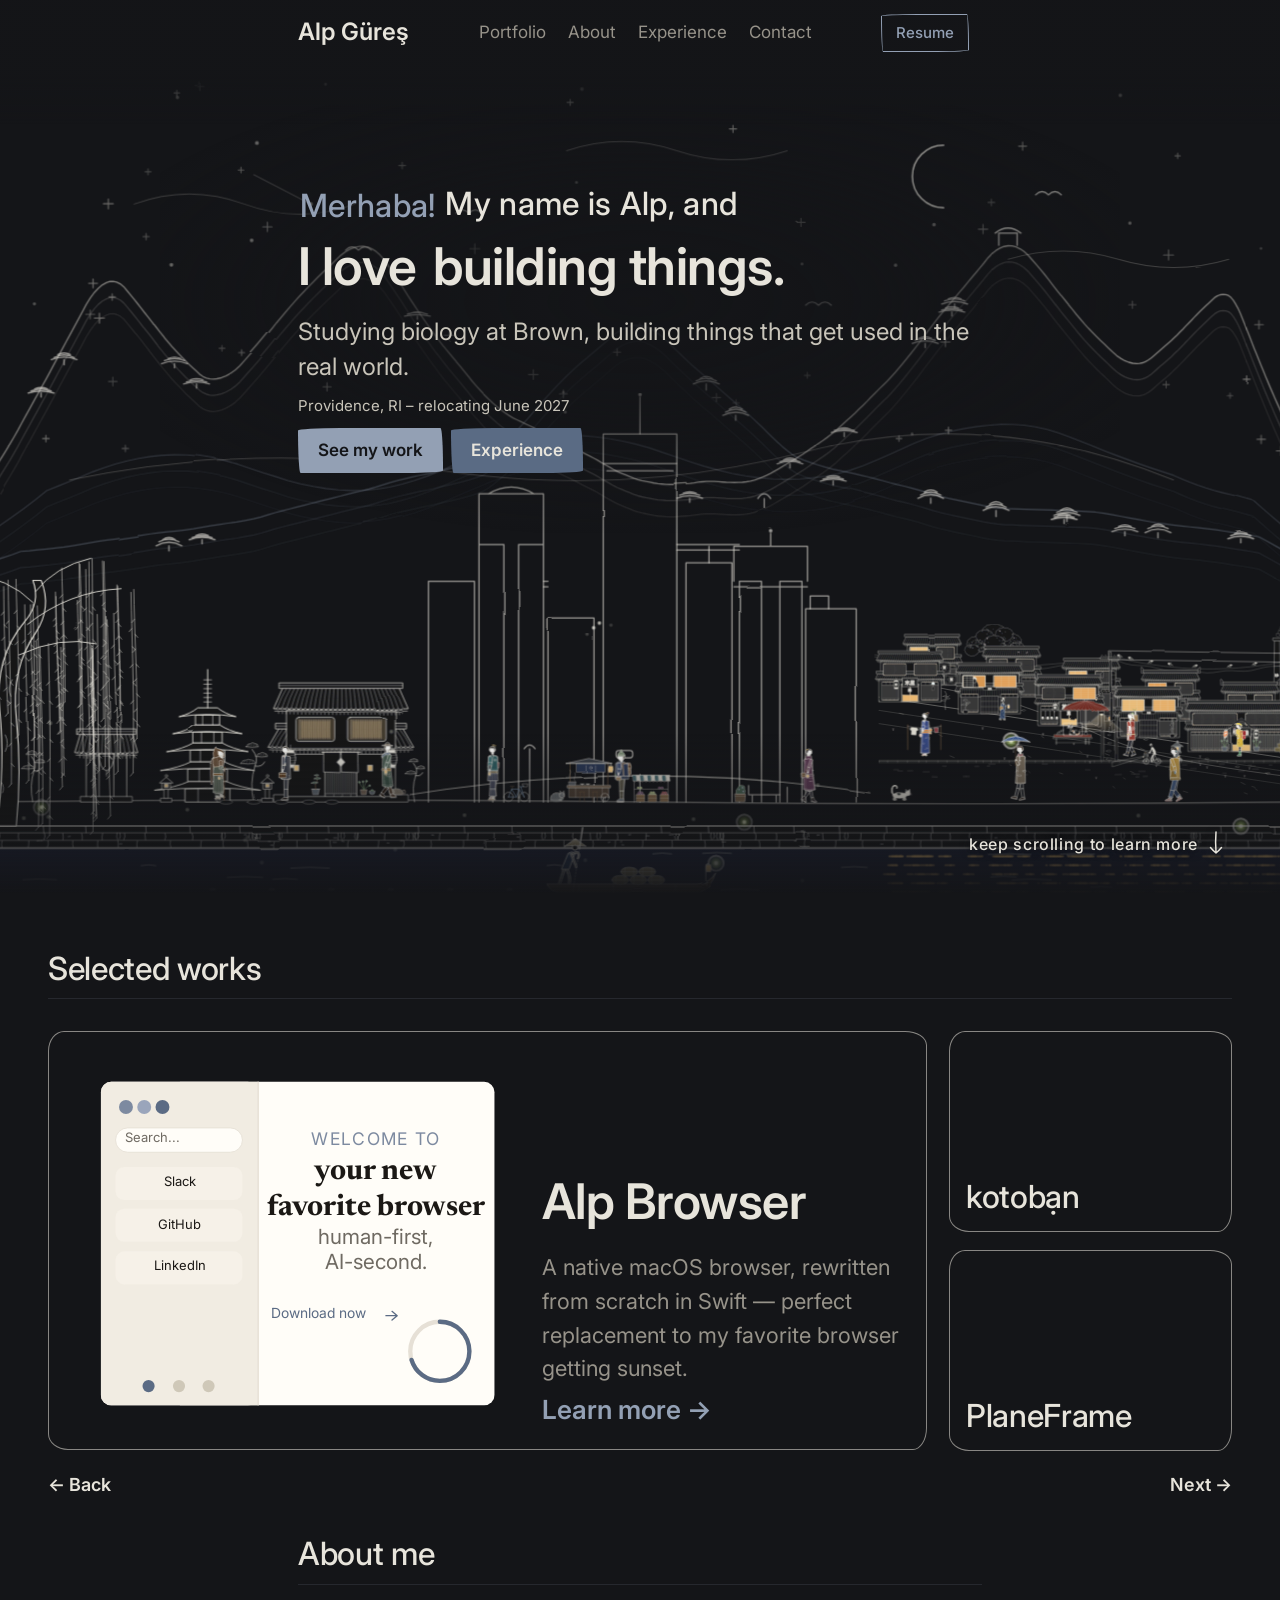
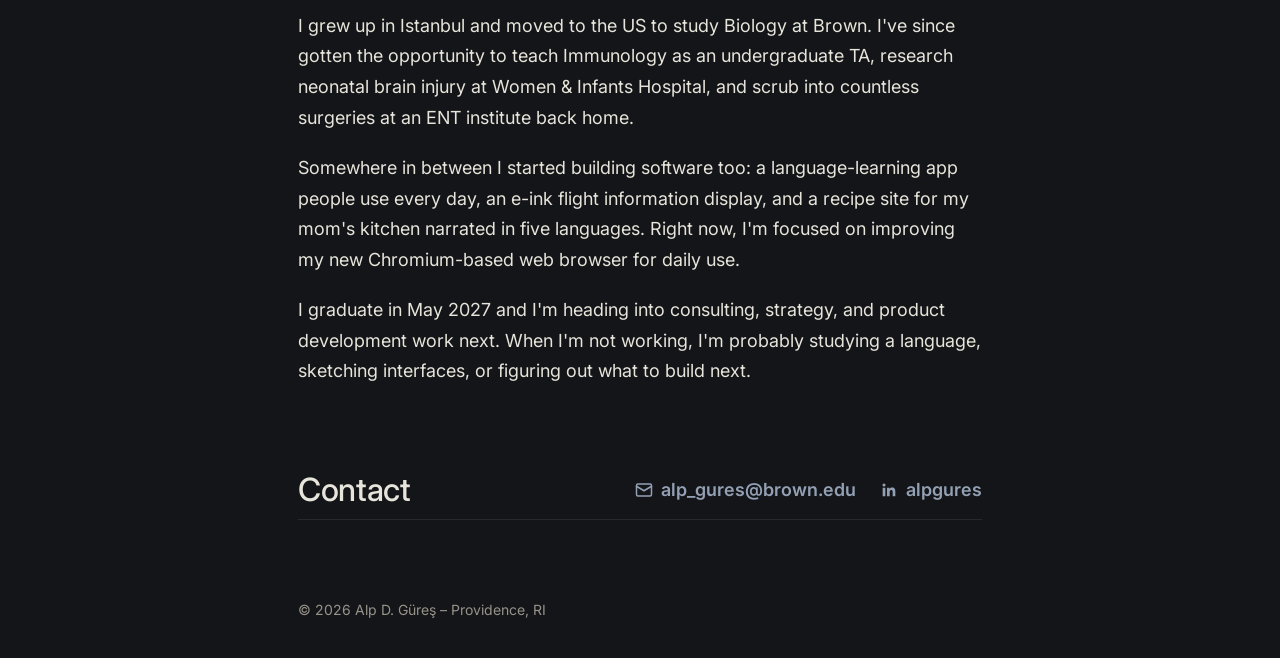
==== commit aaaec508: "Mobile: lift scroll cue into view (styles v94); experience page nav matches homepage" ====
--- a/index.html
+++ b/index.html
@@ -8,7 +8,7 @@
 <link rel="preconnect" href="https://fonts.googleapis.com">
 <link rel="preconnect" href="https://fonts.gstatic.com" crossorigin>
 <link href="https://fonts.googleapis.com/css2?family=Inter:wght@300;400;500;600&family=Newsreader:ital,opsz,wght@0,6..72,400;0,6..72,500;0,6..72,600;1,6..72,400&display=swap" rel="stylesheet">
-<link rel="stylesheet" href="styles.css?v=93">
+<link rel="stylesheet" href="styles.css?v=94">
 <link rel="stylesheet" href="motion.css?v=65">
 <link rel="icon" href="data:image/svg+xml,<svg xmlns='http://www.w3.org/2000/svg' viewBox='0 0 100 100'><text y='.9em' font-size='90'>🐦</text></svg>">
 </head>
--- a/styles.css
+++ b/styles.css
@@ -839,7 +839,10 @@
   .nav-hero.scrolled { padding: 14px 0; }
   .nav-row { padding: 0 20px; }
   .nav-hero .nav-links { display: none; }
-  .scroll-cue { right: 56px; bottom: 28px; }
+  /* (2026-11-16: the hero carries a 66px margin-top, so on a 844px phone
+     it ends 32px past the viewport and the cue's arrow was clipped by
+     the viewport edge. Lift the cue so it sits fully in view.) */
+  .scroll-cue { right: 56px; bottom: 48px; }
   .scroll-cue-text { font-size: 13px; }
   .hero { padding: 56px 0 28px; }
   .hero-inner { max-width: 400px; padding: 0 20px; }
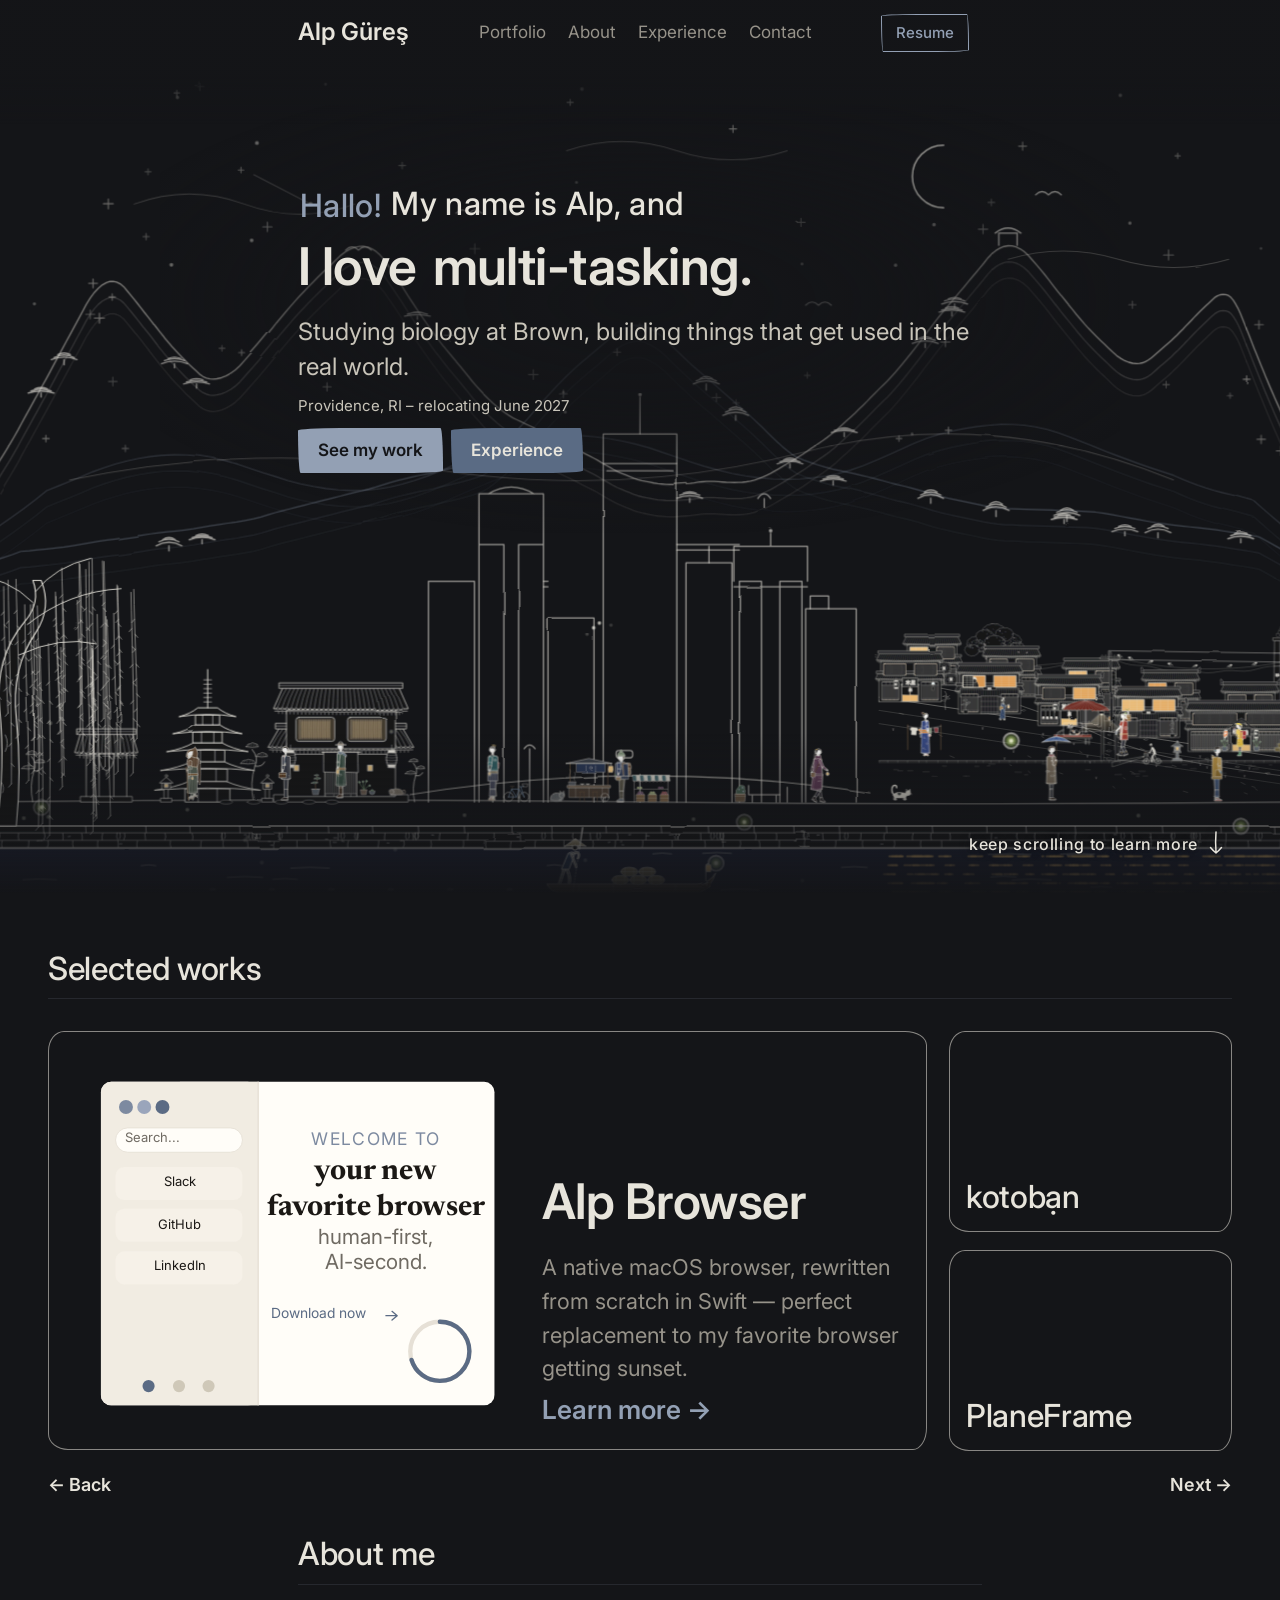
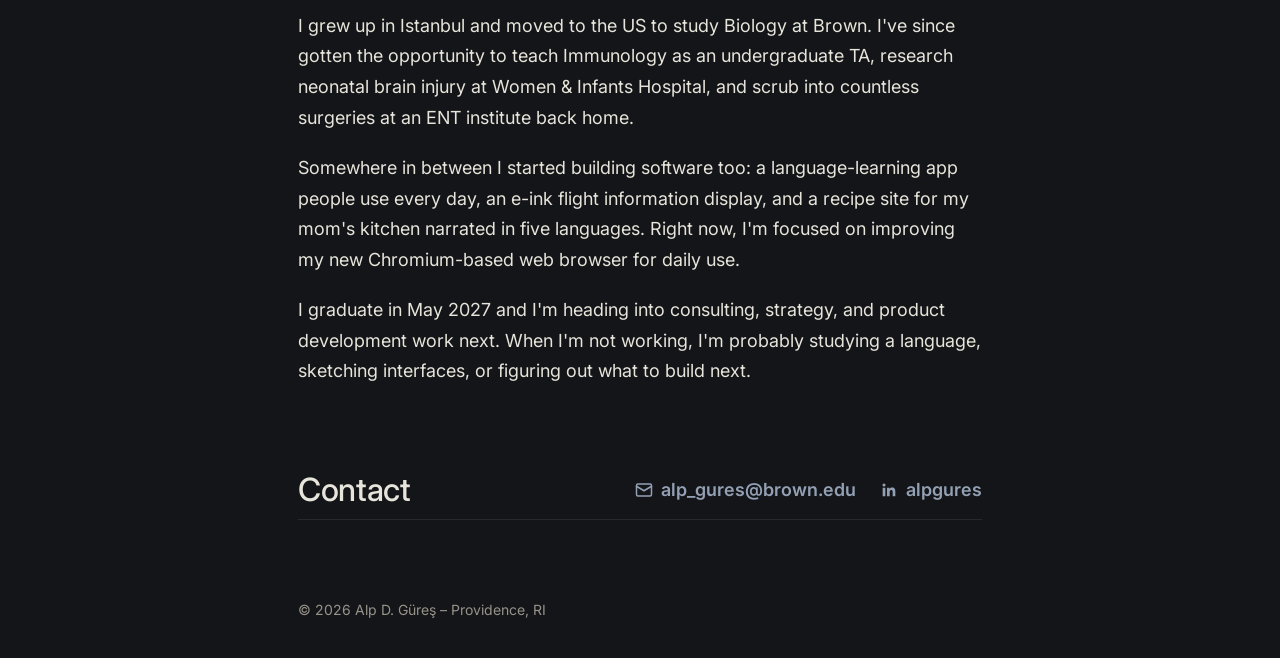
==== commit d4690538: "Round 21 v11: faster cadence (1.4-2.2 steps/s), wider patches, same natural gait" ====
--- a/index.html
+++ b/index.html
@@ -94,6 +94,6 @@
 
 <script src="scenes.js?v=58"></script>
 <script src="app.js?v=84"></script>
-<script src="walkers.js?v=10"></script>
+<script src="walkers.js?v=11"></script>
 </body>
 </html>
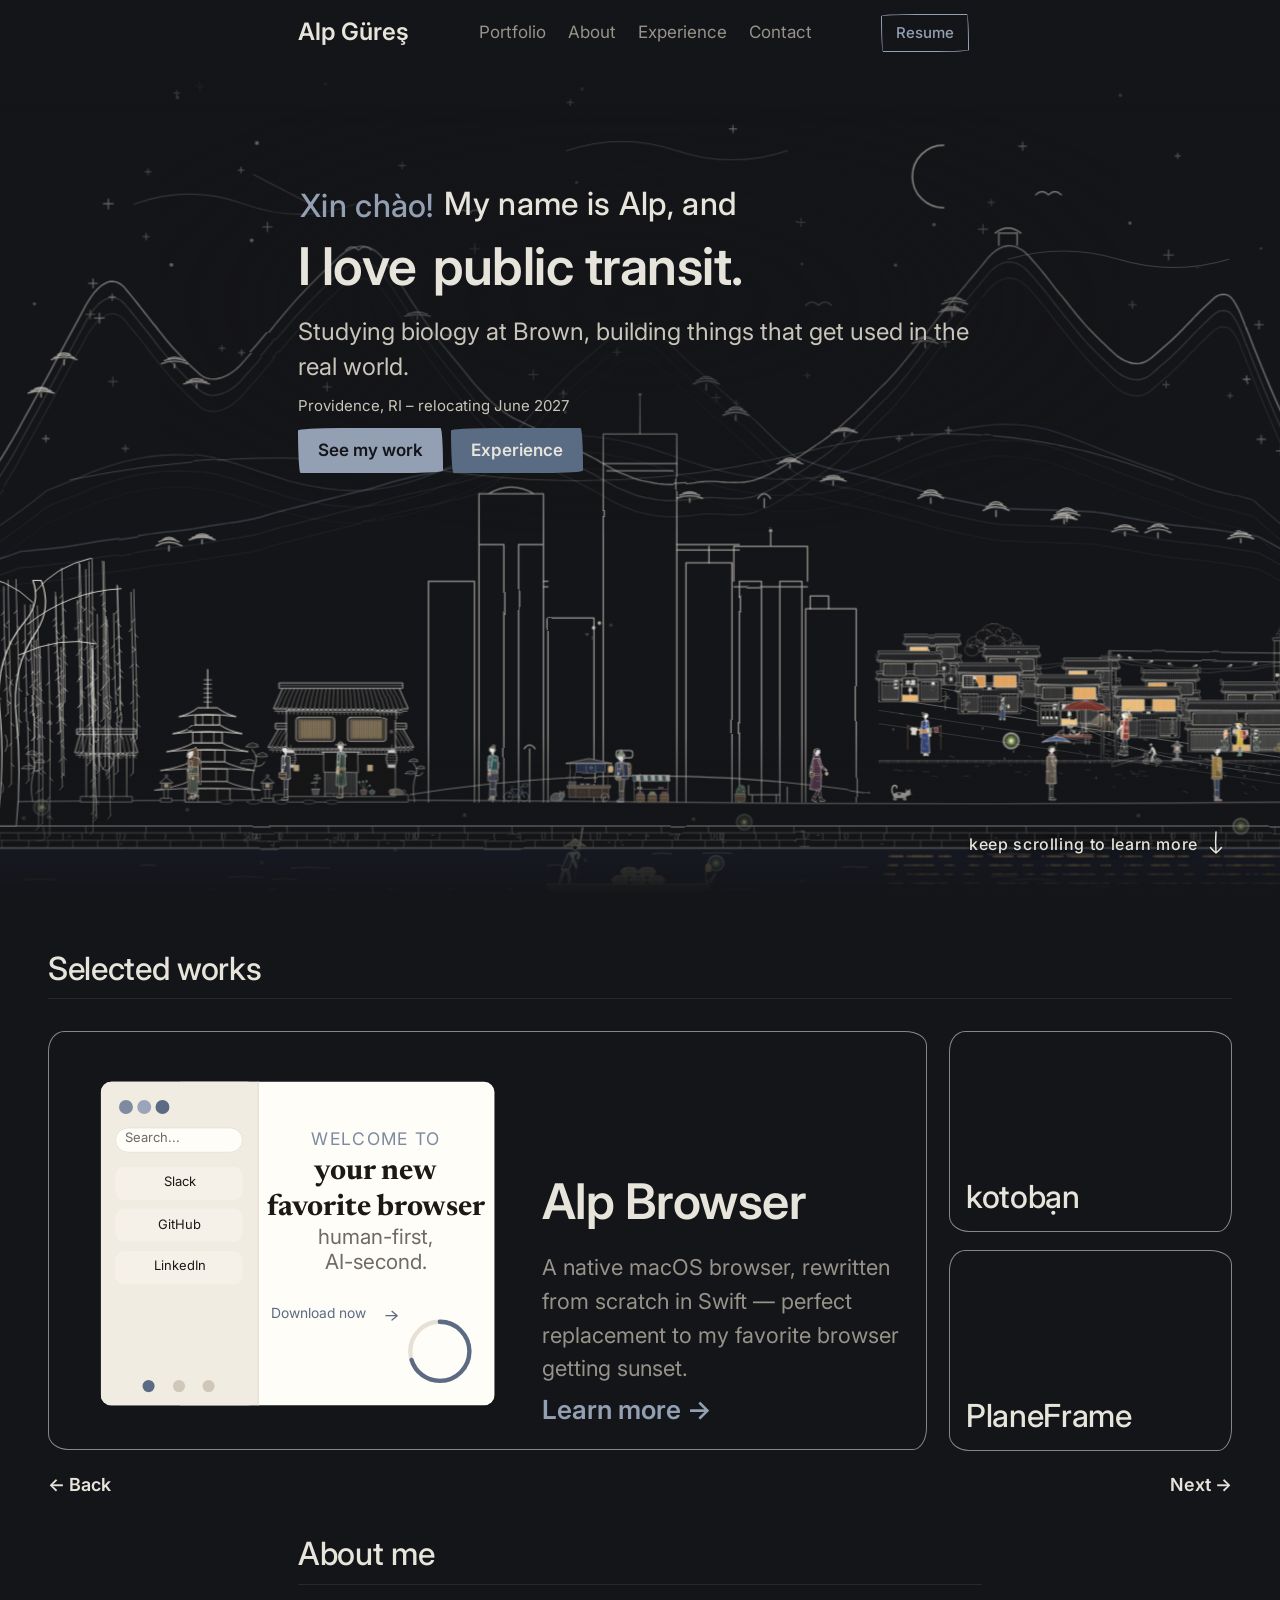
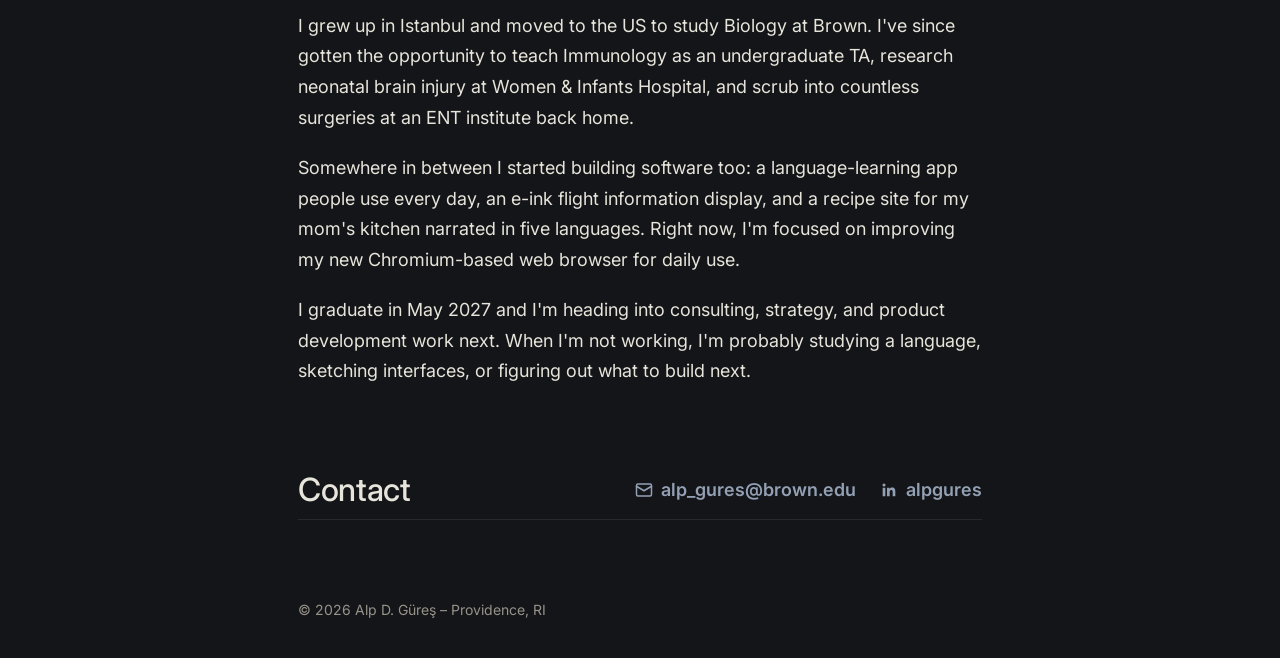
==== commit 7911151c: "Gondola sails the canal and wraps around (motion v66)" ====
--- a/index.html
+++ b/index.html
@@ -9,7 +9,7 @@
 <link rel="preconnect" href="https://fonts.gstatic.com" crossorigin>
 <link href="https://fonts.googleapis.com/css2?family=Inter:wght@300;400;500;600&family=Newsreader:ital,opsz,wght@0,6..72,400;0,6..72,500;0,6..72,600;1,6..72,400&display=swap" rel="stylesheet">
 <link rel="stylesheet" href="styles.css?v=94">
-<link rel="stylesheet" href="motion.css?v=65">
+<link rel="stylesheet" href="motion.css?v=66">
 <link rel="icon" href="data:image/svg+xml,<svg xmlns='http://www.w3.org/2000/svg' viewBox='0 0 100 100'><text y='.9em' font-size='90'>🐦</text></svg>">
 </head>
 <body>
@@ -30,7 +30,7 @@
 
 <header class="hero">
   <div class="hero-bg" aria-hidden="true">
-    <svg class="scene" viewBox="0 0 1440 900" preserveAspectRatio="xMidYMid slice" aria-hidden="true"><defs><filter id="inkWobble" x="-5%" y="-5%" width="110%" height="110%"><feTurbulence type="fractalNoise" baseFrequency="0.015" numOctaves="2" seed="7" result="n"/><feDisplacementMap in="SourceGraphic" in2="n" scale="2.2"/><feGaussianBlur stdDeviation="0.12"/></filter><polyline id="ridgeMid" points="0.0,358.9 12.5,351.8 25.0,344.3 37.5,336.4 50.0,328.2 62.5,319.6 75.0,310.5 87.5,305.9 100.0,301.3 112.5,296.6 125.0,291.8 137.5,287.7 150.0,284.1 162.5,281.0 175.0,278.6 187.5,276.8 200.0,275.5 213.8,275.0 227.5,275.1 241.2,276.2 255.0,278.1 268.8,280.7 282.5,284.2 296.2,288.4 310.0,292.6 323.8,296.5 337.5,300.6 351.2,303.8 365.0,306.3 378.8,308.4 392.5,309.7 406.2,310.3 420.0,310.1 433.8,309.0 447.5,307.0 461.2,304.0 475.0,300.4 488.8,296.0 502.5,291.1 516.2,285.6 530.0,280.2 543.8,275.0 557.5,269.7 571.2,265.2 585.0,261.5 598.8,258.7 612.5,256.8 626.2,255.7 640.0,255.5 655.0,256.0 670.0,257.1 685.0,258.8 700.0,261.3 715.0,264.4 730.0,268.1 745.0,272.8 760.0,277.3 775.0,282.0 790.0,286.4 805.0,290.1 820.0,293.4 835.0,295.9 850.0,297.7 865.0,298.8 880.0,299.2 893.8,298.8 907.5,297.8 921.2,296.1 935.0,293.6 948.8,290.1 962.5,285.8 976.2,280.6 990.0,275.2 1003.8,269.5 1017.5,263.8 1031.2,258.8 1045.0,254.8 1058.8,251.6 1072.5,249.1 1086.2,247.1 1100.0,245.7 1112.5,244.9 1125.0,245.0 1137.5,245.8 1150.0,247.5 1162.5,250.0 1175.0,253.4 1187.5,257.7 1200.0,262.1 1212.5,266.5 1225.0,271.1 1237.5,275.5 1250.0,279.7 1262.5,283.9 1275.0,287.9 1287.5,291.6 1300.0,295.3 1308.8,298.8 1317.5,302.1 1326.2,305.1 1335.0,307.8 1343.8,310.2 1352.5,312.3 1361.2,314.2 1370.0,316.2 1378.8,318.4 1387.5,320.6 1396.2,327.6 1405.0,334.6 1413.8,341.4 1422.5,348.0 1431.2,354.5 1440.0,360.8" fill="none" stroke="rgba(147,160,180,0.9)" stroke-width="1.1" stroke-linejoin="round" stroke-linecap="round"/><polyline id="ridgeFront" points="0.0,384.4 9.4,381.8 18.8,379.3 28.1,376.6 37.5,373.7 46.9,370.5 56.2,369.9 65.6,369.0 75.0,368.1 84.4,367.1 93.8,366.1 103.1,364.9 112.5,363.5 121.9,361.9 131.2,360.5 140.6,359.3 150.0,358.3 159.4,357.1 168.8,355.9 178.1,354.6 187.5,353.2 196.9,352.0 206.2,351.1 215.6,350.3 225.0,349.3 234.4,348.1 243.8,346.6 253.1,345.2 262.5,343.9 271.9,342.6 281.2,341.4 290.6,339.9 300.0,338.3 307.8,336.5 315.6,334.3 323.4,332.2 331.2,330.3 339.1,328.5 346.9,326.7 354.7,324.9 362.5,323.1 370.3,321.3 378.1,319.5 385.9,317.8 393.8,315.9 401.6,314.1 409.4,312.3 417.2,310.7 425.0,308.9 432.8,306.9 440.6,304.6 448.4,302.4 456.2,300.4 464.1,298.7 471.9,297.1 479.7,295.4 487.5,294.0 495.3,292.5 503.1,290.7 510.9,289.2 518.8,287.5 526.6,285.7 534.4,283.8 542.2,281.5 550.0,278.8 555.3,275.7 560.6,272.2 565.9,268.3 571.2,264.2 576.6,259.8 581.9,255.0 587.2,249.9 592.5,244.7 597.8,239.4 603.1,233.8 608.4,228.2 613.8,222.6 619.1,217.2 624.4,212.0 629.7,206.9 635.0,201.9 640.3,197.1 645.6,192.5 650.9,188.1 656.2,183.8 661.6,179.7 666.9,175.7 672.2,171.6 677.5,167.5 682.8,163.4 688.1,159.2 693.4,155.0 698.8,151.8 704.1,149.4 709.4,147.8 714.7,146.9 720.0,147.0 725.3,148.0 730.6,150.1 735.9,152.8 741.2,156.2 746.6,160.3 751.9,165.1 757.2,169.8 762.5,174.4 767.8,179.0 773.1,183.6 778.4,188.0 783.8,192.2 789.1,196.4 794.4,200.5 799.7,204.6 805.0,208.8 810.3,213.1 815.6,217.3 820.9,221.5 826.2,225.7 831.6,230.0 836.9,234.3 842.2,238.7 847.5,243.3 852.8,247.8 858.1,252.6 863.4,257.4 868.8,262.0 874.1,266.4 879.4,270.4 884.7,274.1 890.0,277.3 897.8,280.2 905.6,282.7 913.4,285.0 921.2,287.2 929.1,289.1 936.9,290.6 944.7,292.1 952.5,293.6 960.3,295.3 968.1,296.9 975.9,298.7 983.8,300.6 991.6,302.6 999.4,304.4 1007.2,306.0 1015.0,307.8 1022.8,309.8 1030.6,311.9 1038.4,314.1 1046.2,316.0 1054.1,317.7 1061.9,319.3 1069.7,320.8 1077.5,322.2 1085.3,323.7 1093.1,325.2 1100.9,326.5 1108.8,327.5 1116.6,328.1 1124.4,328.3 1132.2,328.6 1140.0,328.9 1149.4,329.1 1158.8,329.4 1168.1,329.7 1177.5,330.0 1186.9,330.4 1196.2,330.6 1205.6,331.0 1215.0,331.7 1224.4,332.9 1233.8,334.3 1243.1,335.9 1252.5,337.5 1261.9,339.1 1271.2,340.6 1280.6,342.1 1290.0,343.3 1299.4,344.5 1308.8,345.5 1318.1,346.3 1327.5,347.1 1336.9,348.2 1346.2,349.2 1355.6,350.5 1365.0,351.9 1374.4,353.1 1383.8,354.5 1393.1,356.2 1402.5,360.9 1411.9,365.7 1421.2,370.4 1430.6,374.9 1440.0,378.9" fill="none" stroke="rgba(147,160,180,0.9)" stroke-width="1.2" stroke-linejoin="round" stroke-linecap="round"/><polyline id="ridgeBack" points="0.0,345.2 4.4,334.2 8.8,322.6 13.1,310.3 17.5,297.4 21.9,283.8 26.2,277.5 30.6,271.1 35.0,264.5 39.4,257.7 43.8,250.7 48.1,243.4 52.5,236.1 56.9,229.0 61.2,221.8 65.6,214.6 70.0,207.3 74.4,200.2 78.8,192.8 83.1,185.5 87.5,178.0 91.9,170.6 96.2,163.3 100.6,156.0 105.0,148.6 109.4,141.2 113.8,133.9 118.1,126.4 122.5,120.0 126.9,114.6 131.2,110.4 135.6,107.1 140.0,105.0 143.8,103.8 147.5,103.6 151.2,104.4 155.0,106.1 158.8,108.9 162.5,112.9 166.2,117.0 170.0,121.2 173.8,125.5 177.5,129.8 181.2,134.2 185.0,138.5 188.8,142.9 192.5,147.3 196.2,151.6 200.0,155.9 203.8,160.1 207.5,164.1 211.2,168.1 215.0,171.8 218.8,175.4 222.5,178.9 226.2,182.4 230.0,185.7 233.8,189.0 237.5,192.1 241.2,195.3 245.0,197.7 248.8,199.2 252.5,200.0 256.2,200.3 260.0,199.9 265.0,198.9 270.0,197.0 275.0,194.5 280.0,191.2 285.0,187.0 290.0,182.0 295.0,176.8 300.0,171.7 305.0,166.5 310.0,161.1 315.0,155.7 320.0,150.2 325.0,144.5 330.0,139.1 335.0,133.7 340.0,128.4 345.0,123.2 350.0,118.2 355.0,113.4 360.0,108.6 365.0,104.0 370.0,99.4 375.0,95.0 380.0,90.7 385.0,86.4 390.0,82.1 395.0,77.7 400.0,74.3 405.0,71.8 410.0,70.0 415.0,69.1 420.0,69.0 424.4,69.9 428.8,71.6 433.1,74.1 437.5,77.7 441.9,82.3 446.2,88.0 450.6,93.8 455.0,99.7 459.4,105.7 463.8,112.0 468.1,118.2 472.5,124.3 476.9,130.4 481.2,136.3 485.6,142.0 490.0,147.7 494.4,153.3 498.8,158.7 503.1,164.0 507.5,169.1 511.9,173.9 516.2,178.6 520.6,183.3 525.0,188.1 529.4,193.0 533.8,197.9 538.1,202.9 542.5,207.4 546.9,211.8 551.2,216.1 555.6,220.1 560.0,223.8 564.4,227.3 568.8,230.6 573.1,233.5 577.5,236.1 581.9,238.5 586.2,240.4 590.6,242.3 595.0,244.2 599.4,246.1 603.8,248.0 608.1,250.1 612.5,252.2 616.9,254.2 621.2,256.2 625.6,258.3 630.0,260.4 634.4,262.4 638.8,264.4 643.1,266.2 647.5,268.1 651.9,270.1 656.2,272.2 660.6,274.2 665.0,276.2 669.4,278.2 673.8,280.3 678.1,282.8 682.5,285.1 686.9,287.3 691.2,289.6 695.6,291.6 700.0,293.3 704.4,294.9 708.8,296.5 713.1,298.1 717.5,299.5 721.9,300.5 726.2,301.3 730.6,302.1 735.0,302.9 739.4,303.5 743.8,303.9 748.1,304.2 752.5,304.4 756.9,304.4 761.2,304.1 765.6,303.8 770.0,303.5 774.4,303.2 778.8,302.7 783.1,302.1 787.5,301.7 791.9,301.4 796.2,301.4 800.6,301.4 805.0,301.6 809.4,301.9 813.8,302.2 818.1,302.3 822.5,302.4 826.9,302.3 831.2,302.2 835.6,301.7 840.0,301.0 844.4,300.0 848.8,298.7 853.1,297.1 857.5,295.3 861.9,293.4 866.2,291.2 870.6,288.9 875.0,286.5 879.4,284.1 883.8,281.9 888.1,279.5 892.5,277.0 896.9,274.5 901.2,271.8 905.6,269.0 910.0,266.3 914.4,263.6 918.8,260.9 923.1,258.1 927.5,255.0 931.9,251.8 936.2,248.3 940.6,244.6 945.0,241.0 949.4,237.4 953.8,233.7 958.1,229.9 962.5,226.0 966.9,222.0 971.2,217.9 975.6,213.9 980.0,209.9 984.4,206.0 988.8,202.1 993.1,197.9 997.5,193.5 1001.9,188.8 1006.2,184.1 1010.6,179.2 1015.0,174.2 1019.4,169.1 1023.8,163.9 1028.1,158.7 1032.5,153.4 1036.9,148.2 1041.2,143.0 1045.6,137.9 1050.0,133.1 1054.4,128.3 1058.8,123.5 1063.1,118.9 1067.5,114.1 1071.9,109.5 1076.2,104.7 1080.6,99.9 1085.0,95.1 1089.4,90.3 1093.8,85.5 1098.1,80.5 1102.5,76.3 1106.9,73.1 1111.2,70.8 1115.6,69.2 1120.0,68.5 1124.4,68.6 1128.8,69.7 1133.1,71.5 1137.5,74.2 1141.9,77.8 1146.2,82.3 1150.6,86.9 1155.0,91.6 1159.4,96.4 1163.8,101.5 1168.1,106.6 1172.5,111.8 1176.9,116.8 1181.2,121.6 1185.6,126.5 1190.0,131.4 1194.4,136.4 1198.8,141.1 1203.1,145.7 1207.5,150.1 1211.9,154.2 1216.2,158.2 1220.6,162.1 1225.0,165.8 1229.4,169.7 1233.8,173.5 1238.1,177.0 1242.5,179.8 1246.9,182.1 1251.2,183.6 1255.6,184.6 1260.0,184.9 1263.1,184.7 1266.2,184.1 1269.4,183.0 1272.5,181.4 1275.6,179.4 1278.8,176.9 1281.9,174.4 1285.0,171.9 1288.1,169.5 1291.2,167.1 1294.4,164.6 1297.5,162.1 1300.6,159.3 1303.8,156.6 1306.9,153.7 1310.0,150.9 1313.1,147.9 1316.2,145.0 1319.4,142.0 1322.5,139.0 1325.6,136.1 1328.8,133.3 1331.9,130.5 1335.0,127.8 1338.1,125.2 1341.2,122.5 1344.4,119.8 1347.5,118.0 1350.6,116.9 1353.8,116.5 1356.9,116.8 1360.0,117.8 1362.5,119.7 1365.0,122.5 1367.5,126.1 1370.0,130.3 1372.5,135.2 1375.0,140.9 1377.5,146.6 1380.0,152.3 1382.5,158.0 1385.0,163.8 1387.5,169.7 1390.0,175.3 1392.5,180.9 1395.0,186.5 1397.5,192.0 1400.0,197.6 1402.5,203.0 1405.0,208.4 1407.5,213.6 1410.0,218.9 1412.5,224.0 1415.0,229.0 1417.5,234.1 1420.0,239.2 1422.5,244.3 1425.0,249.3 1427.5,254.3 1430.0,269.8 1432.5,284.9 1435.0,299.5 1437.5,313.7 1440.0,327.5" fill="none" stroke="rgba(231,228,219,0.9)" stroke-width="1.3" stroke-linejoin="round" stroke-linecap="round"/><filter id="v-edge" x="-2%" y="-2%" width="104%" height="104%"><feTurbulence type="fractalNoise" baseFrequency="0.6" numOctaves="1" seed="7" result="n"/><feDisplacementMap in="SourceGraphic" in2="n" scale="0.45" xChannelSelector="R" yChannelSelector="G" result="d"/><feGaussianBlur in="d" stdDeviation="0.12"/></filter><pattern id="v-stripes" width="4" height="2.2" patternUnits="userSpaceOnUse" patternTransform="rotate(-12)"><rect width="4" height="2.2" fill="#fdfdfc" class="pp"/><rect width="4" height="1" fill="currentColor"/></pattern><linearGradient id="v-cone" x1="0" y1="0" x2="0" y2="1"><stop offset="0" stop-color="#ffe2a8" stop-opacity="0.5"/><stop offset="1" stop-color="#ffe2a8" stop-opacity="0.06"/></linearGradient><radialGradient id="v-fly"><stop offset="0" stop-color="#e9ff9a" stop-opacity="0.9"/><stop offset="1" stop-color="#c8ff6a" stop-opacity="0"/></radialGradient></defs><g filter="url(#inkWobble)"><g fill="none" stroke="rgba(231,228,219,0.65)" stroke-width="1.4" stroke-linecap="round" stroke-linejoin="round"><path class="ink-moon" pathLength="1" d="M1050 86 A34 34 0 1 0 1050 154 A27 27 0 1 1 1050 86 Z" stroke="rgba(231,228,219,0.8)" stroke-width="1.5"/><path d="M898.5999999999999 336.2 H905.0 M901.8 333.0 V339.4" stroke="#e7e4db" stroke-width="1.2" stroke-linecap="round" opacity="0.3"/><path d="M142.20000000000002 342.9 H151.6 M146.9 338.2 V347.59999999999997" stroke="#e7e4db" stroke-width="1.2" stroke-linecap="round" opacity="0.23"/><path d="M1390.5 405.7 H1399.6999999999998 M1395.1 401.09999999999997 V410.3" stroke="#e7e4db" stroke-width="1.2" stroke-linecap="round" opacity="0.39"/><path d="M236.2 21.1 H244.8 M240.5 16.8 V25.400000000000002" stroke="#e7e4db" stroke-width="1.2" stroke-linecap="round" opacity="0.24"/><path d="M283.2 113.0 H289.40000000000003 M286.3 109.9 V116.1" stroke="#e7e4db" stroke-width="1.2" stroke-linecap="round" opacity="0.35"/><path d="M632.4000000000001 356.2 H641.0 M636.7 351.9 V360.5" stroke="#e7e4db" stroke-width="1.2" stroke-linecap="round" opacity="0.4"/><path d="M715.6 283.3 H723.8000000000001 M719.7 279.2 V287.40000000000003" stroke="#e7e4db" stroke-width="1.2" stroke-linecap="round" opacity="0.3"/><path d="M1411.6000000000001 418.3 H1421.8 M1416.7 413.2 V423.40000000000003" stroke="#e7e4db" stroke-width="1.2" stroke-linecap="round" opacity="0.42"/><path d="M457.7 108.0 H465.09999999999997 M461.4 104.3 V111.7" stroke="#e7e4db" stroke-width="1.2" stroke-linecap="round" opacity="0.24"/><path d="M1087.7 177.2 H1097.8999999999999 M1092.8 172.1 V182.29999999999998" stroke="#e7e4db" stroke-width="1.2" stroke-linecap="round" opacity="0.33"/><path d="M1358.3 358.2 H1364.3 M1361.3 355.2 V361.2" stroke="#e7e4db" stroke-width="1.2" stroke-linecap="round" opacity="0.28"/><path d="M1288.9 205.3 H1299.9 M1294.4 199.8 V210.8" stroke="#e7e4db" stroke-width="1.2" stroke-linecap="round" opacity="0.33" class="tw"/><path d="M117.39999999999999 269.9 H127.2 M122.3 265.0 V274.79999999999995" stroke="#e7e4db" stroke-width="1.2" stroke-linecap="round" opacity="0.3" class="tw"/><path d="M136.6 149.7 H147.4 M142.0 144.29999999999998 V155.1" stroke="#e7e4db" stroke-width="1.2" stroke-linecap="round" opacity="0.43"/><path d="M181.89999999999998 114.8 H188.5 M185.2 111.5 V118.1" stroke="#e7e4db" stroke-width="1.2" stroke-linecap="round" opacity="0.24"/><path d="M1131.3999999999999 87.0 H1140.2 M1135.8 82.6 V91.4" stroke="#e7e4db" stroke-width="1.2" stroke-linecap="round" opacity="0.35"/><path d="M283.7 311.4 H290.3 M287.0 308.09999999999997 V314.7" stroke="#e7e4db" stroke-width="1.2" stroke-linecap="round" opacity="0.4"/><path d="M179.6 185.4 H186.6 M183.1 181.9 V188.9" stroke="#e7e4db" stroke-width="1.2" stroke-linecap="round" opacity="0.3"/><path d="M1375.5 340.4 H1383.1 M1379.3 336.59999999999997 V344.2" stroke="#e7e4db" stroke-width="1.2" stroke-linecap="round" opacity="0.47"/><path d="M309.9 174.7 H320.1 M315.0 169.6 V179.79999999999998" stroke="#e7e4db" stroke-width="1.2" stroke-linecap="round" opacity="0.4"/><path d="M157.0 415.7 H164.0 M160.5 412.2 V419.2" stroke="#e7e4db" stroke-width="1.2" stroke-linecap="round" opacity="0.29"/><path d="M1098.1 148.2 H1105.5 M1101.8 144.5 V151.89999999999998" stroke="#e7e4db" stroke-width="1.2" stroke-linecap="round" opacity="0.24"/><path d="M142.6 251.0 H149.79999999999998 M146.2 247.4 V254.6" stroke="#e7e4db" stroke-width="1.2" stroke-linecap="round" opacity="0.39"/><path d="M535.0 198.5 H545.8 M540.4 193.1 V203.9" stroke="#e7e4db" stroke-width="1.2" stroke-linecap="round" opacity="0.36"/><path d="M820.9 365.9 H827.9 M824.4 362.4 V369.4" stroke="#e7e4db" stroke-width="1.2" stroke-linecap="round" opacity="0.26"/><path d="M1288.2 346.2 H1295.3999999999999 M1291.8 342.59999999999997 V349.8" stroke="#e7e4db" stroke-width="1.2" stroke-linecap="round" opacity="0.27"/><path d="M1051.7 395.9 H1058.7 M1055.2 392.4 V399.4" stroke="#e7e4db" stroke-width="1.2" stroke-linecap="round" opacity="0.49"/><path d="M1251.0 259.4 H1259.1999999999998 M1255.1 255.29999999999998 V263.5" stroke="#e7e4db" stroke-width="1.2" stroke-linecap="round" opacity="0.25"/><path d="M70.60000000000001 404.9 H77.8 M74.2 401.29999999999995 V408.5" stroke="#e7e4db" stroke-width="1.2" stroke-linecap="round" opacity="0.42" class="tw"/><path d="M375.3 348.6 H384.3 M379.8 344.1 V353.1" stroke="#e7e4db" stroke-width="1.2" stroke-linecap="round" opacity="0.3" class="tw"/><path d="M262.40000000000003 306.7 H268.8 M265.6 303.5 V309.9" stroke="#e7e4db" stroke-width="1.2" stroke-linecap="round" opacity="0.28" class="tw"/><path d="M798.6 360.2 H807.6 M803.1 355.7 V364.7" stroke="#e7e4db" stroke-width="1.2" stroke-linecap="round" opacity="0.3"/><path d="M1301.3 97.6 H1307.3 M1304.3 94.6 V100.6" stroke="#e7e4db" stroke-width="1.2" stroke-linecap="round" opacity="0.3" class="tw"/><path d="M640.6 39.5 H647.4 M644.0 36.1 V42.9" stroke="#e7e4db" stroke-width="1.2" stroke-linecap="round" opacity="0.32"/><path d="M817.1 68.3 H824.9 M821.0 64.39999999999999 V72.2" stroke="#e7e4db" stroke-width="1.2" stroke-linecap="round" opacity="0.47"/><path d="M1388.0 281.1 H1397.4 M1392.7 276.40000000000003 V285.8" stroke="#e7e4db" stroke-width="1.2" stroke-linecap="round" opacity="0.38" class="tw"/><path d="M213.5 29.2 H219.5 M216.5 26.2 V32.2" stroke="#e7e4db" stroke-width="1.2" stroke-linecap="round" opacity="0.47"/><path d="M998.3 404.9 H1004.5 M1001.4 401.79999999999995 V408.0" stroke="#e7e4db" stroke-width="1.2" stroke-linecap="round" opacity="0.4" class="tw"/><path d="M691.3000000000001 310.9 H698.9 M695.1 307.09999999999997 V314.7" stroke="#e7e4db" stroke-width="1.2" stroke-linecap="round" opacity="0.5"/><path d="M120.60000000000001 236.2 H130.20000000000002 M125.4 231.39999999999998 V241.0" stroke="#e7e4db" stroke-width="1.2" stroke-linecap="round" opacity="0.47"/><path d="M1046.9 300.0 H1056.9 M1051.9 295.0 V305.0" stroke="#e7e4db" stroke-width="1.2" stroke-linecap="round" opacity="0.48" class="tw"/><path d="M507.3 292.5 H517.9 M512.6 287.2 V297.8" stroke="#e7e4db" stroke-width="1.2" stroke-linecap="round" opacity="0.46"/><path d="M598.8 335.2 H609.2 M604.0 330.0 V340.4" stroke="#e7e4db" stroke-width="1.2" stroke-linecap="round" opacity="0.38"/><path d="M890.4 169.8 H899.4 M894.9 165.3 V174.3" stroke="#e7e4db" stroke-width="1.2" stroke-linecap="round" opacity="0.39"/><path d="M126.80000000000001 274.0 H137.8 M132.3 268.5 V279.5" stroke="#e7e4db" stroke-width="1.2" stroke-linecap="round" opacity="0.47" class="tw"/><circle cx="1039.5" cy="172.3" r="1.46" fill="#e7e4db" opacity="0.4"/><circle cx="636.7" cy="354.5" r="0.88" fill="#e7e4db" opacity="0.44"/><circle cx="61.7" cy="258.5" r="1.23" fill="#e7e4db" opacity="0.31"/><circle cx="997.7" cy="216.4" r="1.35" fill="#e7e4db" opacity="0.48"/><circle cx="378.2" cy="19.6" r="1.07" fill="#e7e4db" opacity="0.42"/><circle cx="303.6" cy="83.7" r="1.62" fill="#e7e4db" opacity="0.41"/><circle cx="638.7" cy="376.1" r="1.09" fill="#e7e4db" opacity="0.42"/><circle cx="297.9" cy="189.5" r="1.53" fill="#e7e4db" opacity="0.48"/><circle cx="1252.4" cy="170.7" r="1.32" fill="#e7e4db" opacity="0.33"/><circle cx="210.6" cy="216.1" r="1.55" fill="#e7e4db" opacity="0.46"/><circle cx="1015.7" cy="399.8" r="1.05" fill="#e7e4db" opacity="0.29"/><circle cx="650.9" cy="126.4" r="0.99" fill="#e7e4db" opacity="0.35"/><circle cx="896.0" cy="215.0" r="1.08" fill="#e7e4db" opacity="0.46"/><circle cx="1394.9" cy="198.3" r="0.87" fill="#e7e4db" opacity="0.26"/><circle cx="1242.0" cy="31.8" r="1.44" fill="#e7e4db" opacity="0.39"/><circle cx="452.6" cy="335.6" r="0.82" fill="#e7e4db" opacity="0.28"/><circle cx="656.8" cy="25.0" r="1.55" fill="#e7e4db" opacity="0.31"/><circle cx="217.2" cy="34.0" r="1.37" fill="#e7e4db" opacity="0.36"/><path d="M170 150 Q230 128 290 150 T410 150" stroke-width="1.1" opacity="0.35"/><path d="M640 92 Q700 72 760 92 T880 92" stroke-width="1.1" opacity="0.35"/><path d="M1120 210 Q1180 192 1240 210 T1360 210" stroke-width="1.1" opacity="0.35"/><path class="bird" d="M400 200 q7 -7 14 0 q7 -7 14 0" stroke-width="1.2"/><path class="bird b2" d="M520 160 q7 -7 14 0 q7 -7 14 0" stroke-width="1.2"/><path class="bird" d="M900 260 q7 -7 14 0 q7 -7 14 0" stroke-width="1.2"/><path class="bird b2" d="M1150 140 q7 -7 14 0 q7 -7 14 0" stroke-width="1.2"/><path d="M300 118 L362 150" stroke-width="1.1" opacity="0.4"/><circle cx="362" cy="150" r="1.8" fill="#e7e4db" opacity="0.4"/><g transform="translate(0,120) scale(1,1.1)"><use href="#ridgeMid" opacity="0.28"/><use href="#ridgeMid" transform="translate(0,16)" opacity="0.12"/><use href="#ridgeMid" transform="translate(0,32)" opacity="0.08"/><use href="#ridgeFront" opacity="0.4"/><use href="#ridgeFront" transform="translate(0,16)" opacity="0.15"/><use href="#ridgeFront" transform="translate(0,32)" opacity="0.1"/><use href="#ridgeBack" opacity="0.6"/><use href="#ridgeBack" transform="translate(0,16)" opacity="0.2"/><use href="#ridgeBack" transform="translate(0,32)" opacity="0.12"/><path d="M558 285 V281 M544 281 Q558 277 572 281 M547 279 Q558 275 569 279 M551 277 Q558 273.67170620548694 565 277"/><path d="M1283 357 V352 M1269 352 Q1283 345 1297 352 M1272 348 Q1283 343 1294 348 M1276 346 Q1283 341.47893874147786 1290 346"/><path d="M792 211 V205 M778 205 Q792 199 806 205 M781 202 Q792 197 803 202 M785 200 Q792 195.1470063469855 799 200"/><path d="M824 241 V236 M810 236 Q824 230 838 236 M813 233 Q824 227 835 233 M817 230 Q824 225.70735222114064 831 230"/><path d="M1181 343 V339 M1167 339 Q1181 335 1195 339 M1170 337 Q1181 333 1192 337 M1174 335 Q1181 331.7596046336493 1188 335"/><path d="M244 363 V359 M230 359 Q244 354 258 359 M233 357 Q244 353 255 357 M237 355 Q244 351.6599137629561 251 355"/><path d="M930 305 V301 M916 301 Q930 297 944 301 M919 299 Q930 296 941 299 M923 297 Q930 294.52400683642514 937 297"/><path d="M1107 336 V330 M1093 330 Q1107 323 1121 330 M1096 327 Q1107 321 1118 327 M1100 324 Q1107 319.06486640680816 1114 324"/><path d="M1184 341 V335 M1170 335 Q1184 329 1198 335 M1173 332 Q1184 327 1195 332 M1177 330 Q1184 325.1900961184379 1191 330"/><path d="M1036 323 V318 M1022 318 Q1036 311 1050 318 M1025 315 Q1036 309 1047 315 M1029 312 Q1036 307.6403815735258 1043 312"/><path d="M208 370 V365 M194 365 Q208 358 222 365 M197 361 Q208 356 219 361 M201 359 Q208 354.4891879021628 215 359"/><path d="M1373 362 V358 M1359 358 Q1373 353 1387 358 M1362 355 Q1373 351 1384 355 M1366 353 Q1373 349.45759819595116 1380 353"/><path d="M883 288 V284 M869 284 Q883 279 897 284 M872 282 Q883 278 894 282 M876 280 Q883 276.5432764628591 890 280"/><path d="M1247 355 V351 M1233 351 Q1247 346 1261 351 M1236 348 Q1247 344 1258 348 M1240 346 Q1247 342.58866963389795 1254 346"/><path d="M238 209 V205 M224 205 Q238 201 252 205 M227 203 Q238 200 249 203 M231 201 Q238 198.55685318910324 245 201"/><path d="M942 257 V253 M928 253 Q942 249 956 253 M931 251 Q942 248 953 251 M935 250 Q942 246.6310532288073 949 250"/><path d="M69 218 V214 M55 214 Q69 210 83 214 M58 212 Q69 208 80 212 M62 210 Q69 207.24949658159616 76 210"/><path d="M1030 169 V165 M1016 165 Q1030 160 1044 165 M1019 162 Q1030 158 1041 162 M1023 160 Q1030 156.5333501720542 1037 160"/><path d="M774 322 V318 M760 318 Q774 313 788 318 M763 315 Q774 311 785 315 M767 313 Q774 310.0692878009193 781 313"/><path d="M478 141 V138 M464 138 Q478 135 492 138 M467 136 Q478 133 489 136 M471 135 Q478 132.6056196667461 485 135"/><path d="M94 186 V181 M80 181 Q94 176 108 181 M83 179 Q94 174 105 179 M87 176 Q94 172.7524514115583 101 176"/><path d="M1062 130 V126 M1048 126 Q1062 121 1076 126 M1051 123 Q1062 119 1073 123 M1055 121 Q1062 118.03696726090485 1069 121"/><path d="M214 189 V185 M200 185 Q214 180 228 185 M203 182 Q214 178 225 182 M207 180 Q214 177.0673673729661 221 180"/><path d="M1059 138 V134 M1045 134 Q1059 130 1073 134 M1048 132 Q1059 129 1070 132 M1052 130 Q1059 127.48971465522533 1066 130"/><path d="M100 300 Q300 262 500 290 T900 272 T1300 300" stroke-width="1" opacity="0.35"/><path d="M1110 68 V56 H1130 V68 M1106 56 Q1120 46 1134 56"/></g><path d="M0 800 Q360 796 720 800 T1440 800" stroke-width="1.5" opacity="0.7"/><g id="lib-temples"><g style="mix-blend-mode:screen;pointer-events:none"></g><path fill="none" stroke="currentColor" stroke-width="0.7200000000000001" stroke-linecap="round" stroke-linejoin="round" d="M300 800 Q295.5 779 301.5 761 Q306 752 298.5 743 M301.5 761 Q309 762.5 312 756.5"/><path fill="#fdfdfc" stroke="currentColor" stroke-width="0.48" stroke-linejoin="round" stroke-linecap="round" class="pp" d="M286.2 758 Q287.76 754.1 291.66 754.7 Q294 752.9 297.12 754.4 Q301.8 754.7 301.8 758 Q294 759.5 286.2 758Z"/><path fill="none" stroke="currentColor" stroke-width="0.27999999999999997" stroke-linecap="round" stroke-linejoin="round" d="M289.32 757.25 l0.6 -1.4 M292.44 757.25 l0.6 -1.4 M295.56 757.25 l0.6 -1.4 M298.68 757.25 l0.6 -1.4"/><path fill="#fdfdfc" stroke="currentColor" stroke-width="0.48" stroke-linejoin="round" stroke-linecap="round" class="pp" d="M303 750.5 Q304.2 746.6 307.2 747.2 Q309 745.4 311.4 746.9 Q315 747.2 315 750.5 Q309 752 303 750.5Z"/><path fill="none" stroke="currentColor" stroke-width="0.27999999999999997" stroke-linecap="round" stroke-linejoin="round" d="M305.40 749.75 l0.6 -1.4 M307.80 749.75 l0.6 -1.4 M310.20 749.75 l0.6 -1.4 M312.60 749.75 l0.6 -1.4"/><path fill="#fdfdfc" stroke="currentColor" stroke-width="0.48" stroke-linejoin="round" stroke-linecap="round" class="pp" d="M291.9 740 Q293.22 736.1 296.52 736.7 Q298.5 734.9 301.14 736.4 Q305.1 736.7 305.1 740 Q298.5 741.5 291.9 740Z"/><path fill="none" stroke="currentColor" stroke-width="0.27999999999999997" stroke-linecap="round" stroke-linejoin="round" d="M294.54 739.25 l0.6 -1.4 M297.18 739.25 l0.6 -1.4 M299.82 739.25 l0.6 -1.4 M302.46 739.25 l0.6 -1.4"/><path fill="none" stroke="currentColor" stroke-width="0.7200000000000001" stroke-linecap="round" stroke-linejoin="round" d="M60 800 Q56.1 781.8 61.3 766.2 Q65.2 758.4 58.7 750.6 M61.3 766.2 Q67.8 767.5 70.4 762.3"/><path fill="#fdfdfc" stroke="currentColor" stroke-width="0.48" stroke-linejoin="round" stroke-linecap="round" class="pp" d="M48.04 763.6 Q49.391999999999996 760.22 52.772 760.74 Q54.8 759.1800000000001 57.504 760.48 Q61.559999999999995 760.74 61.559999999999995 763.6 Q54.8 764.9 48.04 763.6Z"/><path fill="none" stroke="currentColor" stroke-width="0.27999999999999997" stroke-linecap="round" stroke-linejoin="round" d="M50.74 762.95 l0.6 -1.4 M53.45 762.95 l0.6 -1.4 M56.15 762.95 l0.6 -1.4 M58.86 762.95 l0.6 -1.4"/><path fill="#fdfdfc" stroke="currentColor" stroke-width="0.48" stroke-linejoin="round" stroke-linecap="round" class="pp" d="M62.599999999999994 757.1 Q63.64 753.72 66.24 754.24 Q67.8 752.6800000000001 69.88 753.98 Q73 754.24 73 757.1 Q67.8 758.4 62.599999999999994 757.1Z"/><path fill="none" stroke="currentColor" stroke-width="0.27999999999999997" stroke-linecap="round" stroke-linejoin="round" d="M64.68 756.45 l0.6 -1.4 M66.76 756.45 l0.6 -1.4 M68.84 756.45 l0.6 -1.4 M70.92 756.45 l0.6 -1.4"/><path fill="#fdfdfc" stroke="currentColor" stroke-width="0.48" stroke-linejoin="round" stroke-linecap="round" class="pp" d="M52.980000000000004 748 Q54.124 744.62 56.984 745.14 Q58.7 743.58 60.988 744.88 Q64.42 745.14 64.42 748 Q58.7 749.3 52.980000000000004 748Z"/><path fill="none" stroke="currentColor" stroke-width="0.27999999999999997" stroke-linecap="round" stroke-linejoin="round" d="M55.27 747.35 l0.6 -1.4 M57.56 747.35 l0.6 -1.4 M59.84 747.35 l0.6 -1.4 M62.13 747.35 l0.6 -1.4"/><path fill="none" stroke="currentColor" stroke-width="0.7200000000000001" stroke-linecap="round" stroke-linejoin="round" d="M475 800 Q471.7 784.6 476.1 771.4 Q479.4 764.8 473.9 758.2 M476.1 771.4 Q481.6 772.5 483.8 768.1"/><path fill="#fdfdfc" stroke="currentColor" stroke-width="0.48" stroke-linejoin="round" stroke-linecap="round" class="pp" d="M464.88 769.2 Q466.024 766.34 468.884 766.7800000000001 Q470.6 765.46 472.88800000000003 766.5600000000001 Q476.32000000000005 766.7800000000001 476.32000000000005 769.2 Q470.6 770.3000000000001 464.88 769.2Z"/><path fill="none" stroke="currentColor" stroke-width="0.27999999999999997" stroke-linecap="round" stroke-linejoin="round" d="M467.17 768.6500000000001 l0.6 -1.4 M469.46 768.6500000000001 l0.6 -1.4 M471.74 768.6500000000001 l0.6 -1.4 M474.03 768.6500000000001 l0.6 -1.4"/><path fill="#fdfdfc" stroke="currentColor" stroke-width="0.48" stroke-linejoin="round" stroke-linecap="round" class="pp" d="M477.20000000000005 763.7 Q478.08000000000004 760.84 480.28000000000003 761.2800000000001 Q481.6 759.96 483.36 761.0600000000001 Q486 761.2800000000001 486 763.7 Q481.6 764.8000000000001 477.20000000000005 763.7Z"/><path fill="none" stroke="currentColor" stroke-width="0.27999999999999997" stroke-linecap="round" stroke-linejoin="round" d="M478.96 763.1500000000001 l0.6 -1.4 M480.72 763.1500000000001 l0.6 -1.4 M482.48 763.1500000000001 l0.6 -1.4 M484.24 763.1500000000001 l0.6 -1.4"/><path fill="#fdfdfc" stroke="currentColor" stroke-width="0.48" stroke-linejoin="round" stroke-linecap="round" class="pp" d="M469.06 756 Q470.02799999999996 753.14 472.448 753.58 Q473.9 752.26 475.83599999999996 753.36 Q478.73999999999995 753.58 478.73999999999995 756 Q473.9 757.1 469.06 756Z"/><path fill="none" stroke="currentColor" stroke-width="0.27999999999999997" stroke-linecap="round" stroke-linejoin="round" d="M471.00 755.45 l0.6 -1.4 M472.93 755.45 l0.6 -1.4 M474.87 755.45 l0.6 -1.4 M476.80 755.45 l0.6 -1.4"/><g transform="translate(250 800) scale(1.6)"><path fill="#fdfdfc" stroke="currentColor" stroke-width="0.6000000000000001" stroke-linejoin="round" stroke-linecap="round" class="pp" d="M-15.12 0 L15.12 0 L15.12 -9 L-15.12 -9Z"/><path fill="none" stroke="currentColor" stroke-width="0.4" stroke-linecap="round" stroke-linejoin="round" d="M-6.4799999999999995 0 L-6.4799999999999995 -9 M6.4799999999999995 0 L6.4799999999999995 -9"/><path fill="#fdfdfc" stroke="currentColor" stroke-width="0.6000000000000001" stroke-linejoin="round" stroke-linecap="round" class="pp" d="M-36 -8 Q-21.599999999999998 -10 -12.6 -14 L12.6 -14 Q21.599999999999998 -10 36 -8 Q0 -11 -36 -8Z"/><path fill="#fdfdfc" stroke="currentColor" stroke-width="0.6000000000000001" stroke-linejoin="round" stroke-linecap="round" class="pp" d="M-13.356 -14 L13.356 -14 L13.356 -22.4 L-13.356 -22.4Z"/><path fill="none" stroke="currentColor" stroke-width="0.4" stroke-linecap="round" stroke-linejoin="round" d="M-5.724 -14 L-5.724 -22.4 M5.724 -14 L5.724 -22.4"/><path fill="#fdfdfc" stroke="currentColor" stroke-width="0.6000000000000001" stroke-linejoin="round" stroke-linecap="round" class="pp" d="M-31.8 -21.4 Q-19.08 -23.4 -11.129999999999999 -27.4 L11.129999999999999 -27.4 Q19.08 -23.4 31.8 -21.4 Q0 -24.4 -31.8 -21.4Z"/><path fill="#fdfdfc" stroke="currentColor" stroke-width="0.6000000000000001" stroke-linejoin="round" stroke-linecap="round" class="pp" d="M-11.592 -27.4 L11.592 -27.4 L11.592 -35.199999999999996 L-11.592 -35.199999999999996Z"/><path fill="none" stroke="currentColor" stroke-width="0.4" stroke-linecap="round" stroke-linejoin="round" d="M-4.968 -27.4 L-4.968 -35.199999999999996 M4.968 -27.4 L4.968 -35.199999999999996"/><path fill="#fdfdfc" stroke="currentColor" stroke-width="0.6000000000000001" stroke-linejoin="round" stroke-linecap="round" class="pp" d="M-27.6 -34.199999999999996 Q-16.56 -36.199999999999996 -9.66 -40.199999999999996 L9.66 -40.199999999999996 Q16.56 -36.199999999999996 27.6 -34.199999999999996 Q0 -37.199999999999996 -27.6 -34.199999999999996Z"/><path fill="#fdfdfc" stroke="currentColor" stroke-width="0.6000000000000001" stroke-linejoin="round" stroke-linecap="round" class="pp" d="M-9.828 -40.199999999999996 L9.828 -40.199999999999996 L9.828 -47.4 L-9.828 -47.4Z"/><path fill="none" stroke="currentColor" stroke-width="0.4" stroke-linecap="round" stroke-linejoin="round" d="M-4.212 -40.199999999999996 L-4.212 -47.4 M4.212 -40.199999999999996 L4.212 -47.4"/><path fill="#fdfdfc" stroke="currentColor" stroke-width="0.6000000000000001" stroke-linejoin="round" stroke-linecap="round" class="pp" d="M-23.4 -46.4 Q-14.04 -48.4 -8.19 -52.4 L8.19 -52.4 Q14.04 -48.4 23.4 -46.4 Q0 -49.4 -23.4 -46.4Z"/><path fill="#fdfdfc" stroke="currentColor" stroke-width="0.6000000000000001" stroke-linejoin="round" stroke-linecap="round" class="pp" d="M-8.064 -52.4 L8.064 -52.4 L8.064 -59 L-8.064 -59Z"/><path fill="none" stroke="currentColor" stroke-width="0.4" stroke-linecap="round" stroke-linejoin="round" d="M-3.456 -52.4 L-3.456 -59 M3.456 -52.4 L3.456 -59"/><path fill="#fdfdfc" stroke="currentColor" stroke-width="0.6000000000000001" stroke-linejoin="round" stroke-linecap="round" class="pp" d="M-19.2 -58 Q-11.52 -60 -6.72 -64 L6.72 -64 Q11.52 -60 19.2 -58 Q0 -61 -19.2 -58Z"/><path fill="none" stroke="currentColor" stroke-width="0.6400000000000001" stroke-linecap="round" stroke-linejoin="round" d="M0 -64 L0 -90"/><path fill="none" stroke="currentColor" stroke-width="0.4" stroke-linecap="round" stroke-linejoin="round" d="M-2.6 -68 L2.6 -68 M-2.6 -71 L2.6 -71 M-2.6 -74 L2.6 -74 M-2.6 -77 L2.6 -77 M-2.6 -80 L2.6 -80 M-2.6 -83 L2.6 -83"/></g><g><path fill="#fdfdfc" stroke="currentColor" stroke-width="0.6400000000000001" stroke-linejoin="round" stroke-linecap="round" class="pp" d="M112 794 L168 794 L168 800 L112 800Z"/><path fill="none" stroke="currentColor" stroke-width="0.7200000000000001" stroke-linecap="round" stroke-linejoin="round" d="M118 794 L118 748 M132 794 L132 748 M148 794 L148 748 M162 794 L162 748 M118 748 L162 748"/><path fill="#fdfdfc" stroke="currentColor" stroke-width="0.8" stroke-linejoin="round" stroke-linecap="round" class="pp" d="M106 746.4 Q140 748.96 174 746.4 L168 726 L112 726Z"/><path fill="none" stroke="currentColor" stroke-width="0.4" stroke-linecap="round" stroke-linejoin="round" d="M110.00 744.79 Q111.76 735.17 115.29 727 M115.00 745.19 Q116.47 735.35 119.41 727 M120.00 745.50 Q121.18 735.50 123.53 727 M125.00 745.74 Q125.88 735.60 127.65 727 M130.00 745.89 Q130.59 735.67 131.76 727 M135.00 745.98 Q135.29 735.71 135.88 727 M140.00 746.00 Q140.00 735.72 140.00 727 M145.00 745.98 Q144.71 735.71 144.12 727 M150.00 745.89 Q149.41 735.67 148.24 727 M155.00 745.74 Q154.12 735.60 152.35 727 M160.00 745.50 Q158.82 735.50 156.47 727 M165.00 745.19 Q163.53 735.35 160.59 727 M170.00 744.79 Q168.24 735.17 164.71 727"/><path d="M108.65 746.39 a1.35 1.35 0 1 0 2.7 0 a1.35 1.35 0 1 0 -2.7 0Z M113.65 746.79 a1.35 1.35 0 1 0 2.7 0 a1.35 1.35 0 1 0 -2.7 0Z M118.65 747.10 a1.35 1.35 0 1 0 2.7 0 a1.35 1.35 0 1 0 -2.7 0Z M123.65 747.34 a1.35 1.35 0 1 0 2.7 0 a1.35 1.35 0 1 0 -2.7 0Z M128.65 747.49 a1.35 1.35 0 1 0 2.7 0 a1.35 1.35 0 1 0 -2.7 0Z M133.65 747.58 a1.35 1.35 0 1 0 2.7 0 a1.35 1.35 0 1 0 -2.7 0Z M138.65 747.60 a1.35 1.35 0 1 0 2.7 0 a1.35 1.35 0 1 0 -2.7 0Z M143.65 747.58 a1.35 1.35 0 1 0 2.7 0 a1.35 1.35 0 1 0 -2.7 0Z M148.65 747.49 a1.35 1.35 0 1 0 2.7 0 a1.35 1.35 0 1 0 -2.7 0Z M153.65 747.34 a1.35 1.35 0 1 0 2.7 0 a1.35 1.35 0 1 0 -2.7 0Z M158.65 747.10 a1.35 1.35 0 1 0 2.7 0 a1.35 1.35 0 1 0 -2.7 0Z M163.65 746.79 a1.35 1.35 0 1 0 2.7 0 a1.35 1.35 0 1 0 -2.7 0Z M168.65 746.39 a1.35 1.35 0 1 0 2.7 0 a1.35 1.35 0 1 0 -2.7 0Z" fill="#fdfdfc" stroke="currentColor" stroke-width="0.44000000000000006" class="pp"/><path fill="none" stroke="currentColor" stroke-width="0.5599999999999999" stroke-linecap="round" stroke-linejoin="round" d="M107 749 Q140 751.5600000000001 173 749"/><path fill="none" stroke="currentColor" stroke-width="0.48" stroke-linecap="round" stroke-linejoin="round" d="M111.00 750.07 l0 1.8 M115.20 750.40 l0 1.8 M119.40 750.67 l0 1.8 M123.60 750.88 l0 1.8 M127.80 751.03 l0 1.8 M132.00 751.13 l0 1.8 M136.20 751.19 l0 1.8 M140.40 751.20 l0 1.8 M144.60 751.18 l0 1.8 M148.80 751.12 l0 1.8 M153.00 751.01 l0 1.8 M157.20 750.84 l0 1.8 M161.40 750.62 l0 1.8 M165.60 750.34 l0 1.8 M169.80 750.00 l0 1.8"/><path fill="#fdfdfc" stroke="currentColor" stroke-width="0.7200000000000001" stroke-linejoin="round" stroke-linecap="round" class="pp" d="M108 720.5 L172 720.5 L172 726.5 L108 726.5Z"/><path fill="none" stroke="currentColor" stroke-width="0.4" stroke-linecap="round" stroke-linejoin="round" d="M108 723.4 L172 723.4"/><path fill="#fdfdfc" stroke="currentColor" stroke-width="0.7200000000000001" stroke-linejoin="round" stroke-linecap="round" class="pp" d="M132 748 Q132 764 140 766 Q148 764 148 748 Z"/><path fill="none" stroke="currentColor" stroke-width="0.48" stroke-linecap="round" stroke-linejoin="round" d="M140 766 L140 772 M136 750 L144 750"/></g><g><path fill="#fdfdfc" stroke="currentColor" stroke-width="0.6400000000000001" stroke-linejoin="round" stroke-linecap="round" class="pp" d="M322 792 L468 792 L468 800 L322 800Z"/><path fill="none" stroke="currentColor" stroke-width="0.7200000000000001" stroke-linecap="round" stroke-linejoin="round" d="M338 794 L338 742 M395 794 L395 742 M452 794 L452 742"/><path fill="#fdfdfc" stroke="currentColor" stroke-width="0.8" stroke-linejoin="round" stroke-linecap="round" class="pp" d="M316 740.6 Q395 742.84 474 740.6 L462 720 L328 720Z"/><path fill="none" stroke="currentColor" stroke-width="0.4" stroke-linecap="round" stroke-linejoin="round" d="M320.00 738.75 Q324.75 729.16 331.39 721 M325.00 738.93 Q329.43 729.24 335.63 721 M330.00 739.09 Q334.11 729.31 339.87 721 M335.00 739.24 Q338.80 729.38 344.11 721 M340.00 739.37 Q343.48 729.44 348.35 721 M345.00 739.49 Q348.16 729.49 352.59 721 M350.00 739.59 Q352.85 729.54 356.84 721 M355.00 739.69 Q357.53 729.58 361.08 721 M360.00 739.77 Q362.22 729.61 365.32 721 M365.00 739.83 Q366.90 729.65 369.56 721 M370.00 739.89 Q371.58 729.67 373.80 721 M375.00 739.93 Q376.27 729.69 378.04 721 M380.00 739.96 Q380.95 729.70 382.28 721 M385.00 739.99 Q385.63 729.71 386.52 721 M390.00 740.00 Q390.32 729.72 390.76 721 M395.00 740.00 Q395.00 729.72 395.00 721 M400.00 740.00 Q399.68 729.72 399.24 721 M405.00 739.99 Q404.37 729.71 403.48 721 M410.00 739.96 Q409.05 729.70 407.72 721 M415.00 739.93 Q413.73 729.69 411.96 721 M420.00 739.89 Q418.42 729.67 416.20 721 M425.00 739.83 Q423.10 729.65 420.44 721 M430.00 739.77 Q427.78 729.61 424.68 721 M435.00 739.69 Q432.47 729.58 428.92 721 M440.00 739.59 Q437.15 729.54 433.16 721 M445.00 739.49 Q441.84 729.49 437.41 721 M450.00 739.37 Q446.52 729.44 441.65 721 M455.00 739.24 Q451.20 729.38 445.89 721 M460.00 739.09 Q455.89 729.31 450.13 721 M465.00 738.93 Q460.57 729.24 454.37 721 M470.00 738.75 Q465.25 729.16 458.61 721"/><path d="M318.65 740.35 a1.35 1.35 0 1 0 2.7 0 a1.35 1.35 0 1 0 -2.7 0Z M323.65 740.53 a1.35 1.35 0 1 0 2.7 0 a1.35 1.35 0 1 0 -2.7 0Z M328.65 740.69 a1.35 1.35 0 1 0 2.7 0 a1.35 1.35 0 1 0 -2.7 0Z M333.65 740.84 a1.35 1.35 0 1 0 2.7 0 a1.35 1.35 0 1 0 -2.7 0Z M338.65 740.97 a1.35 1.35 0 1 0 2.7 0 a1.35 1.35 0 1 0 -2.7 0Z M343.65 741.09 a1.35 1.35 0 1 0 2.7 0 a1.35 1.35 0 1 0 -2.7 0Z M348.65 741.19 a1.35 1.35 0 1 0 2.7 0 a1.35 1.35 0 1 0 -2.7 0Z M353.65 741.29 a1.35 1.35 0 1 0 2.7 0 a1.35 1.35 0 1 0 -2.7 0Z M358.65 741.37 a1.35 1.35 0 1 0 2.7 0 a1.35 1.35 0 1 0 -2.7 0Z M363.65 741.43 a1.35 1.35 0 1 0 2.7 0 a1.35 1.35 0 1 0 -2.7 0Z M368.65 741.49 a1.35 1.35 0 1 0 2.7 0 a1.35 1.35 0 1 0 -2.7 0Z M373.65 741.53 a1.35 1.35 0 1 0 2.7 0 a1.35 1.35 0 1 0 -2.7 0Z M378.65 741.56 a1.35 1.35 0 1 0 2.7 0 a1.35 1.35 0 1 0 -2.7 0Z M383.65 741.59 a1.35 1.35 0 1 0 2.7 0 a1.35 1.35 0 1 0 -2.7 0Z M388.65 741.60 a1.35 1.35 0 1 0 2.7 0 a1.35 1.35 0 1 0 -2.7 0Z M393.65 741.60 a1.35 1.35 0 1 0 2.7 0 a1.35 1.35 0 1 0 -2.7 0Z M398.65 741.60 a1.35 1.35 0 1 0 2.7 0 a1.35 1.35 0 1 0 -2.7 0Z M403.65 741.59 a1.35 1.35 0 1 0 2.7 0 a1.35 1.35 0 1 0 -2.7 0Z M408.65 741.56 a1.35 1.35 0 1 0 2.7 0 a1.35 1.35 0 1 0 -2.7 0Z M413.65 741.53 a1.35 1.35 0 1 0 2.7 0 a1.35 1.35 0 1 0 -2.7 0Z M418.65 741.49 a1.35 1.35 0 1 0 2.7 0 a1.35 1.35 0 1 0 -2.7 0Z M423.65 741.43 a1.35 1.35 0 1 0 2.7 0 a1.35 1.35 0 1 0 -2.7 0Z M428.65 741.37 a1.35 1.35 0 1 0 2.7 0 a1.35 1.35 0 1 0 -2.7 0Z M433.65 741.29 a1.35 1.35 0 1 0 2.7 0 a1.35 1.35 0 1 0 -2.7 0Z M438.65 741.19 a1.35 1.35 0 1 0 2.7 0 a1.35 1.35 0 1 0 -2.7 0Z M443.65 741.09 a1.35 1.35 0 1 0 2.7 0 a1.35 1.35 0 1 0 -2.7 0Z M448.65 740.97 a1.35 1.35 0 1 0 2.7 0 a1.35 1.35 0 1 0 -2.7 0Z M453.65 740.84 a1.35 1.35 0 1 0 2.7 0 a1.35 1.35 0 1 0 -2.7 0Z M458.65 740.69 a1.35 1.35 0 1 0 2.7 0 a1.35 1.35 0 1 0 -2.7 0Z M463.65 740.53 a1.35 1.35 0 1 0 2.7 0 a1.35 1.35 0 1 0 -2.7 0Z M468.65 740.35 a1.35 1.35 0 1 0 2.7 0 a1.35 1.35 0 1 0 -2.7 0Z" fill="#fdfdfc" stroke="currentColor" stroke-width="0.44000000000000006" class="pp"/><path fill="none" stroke="currentColor" stroke-width="0.5599999999999999" stroke-linecap="round" stroke-linejoin="round" d="M317 743.2 Q395 745.44 473 743.2"/><path fill="none" stroke="currentColor" stroke-width="0.48" stroke-linecap="round" stroke-linejoin="round" d="M321.00 743.99 l0 1.8 M325.20 744.13 l0 1.8 M329.40 744.27 l0 1.8 M333.60 744.40 l0 1.8 M337.80 744.51 l0 1.8 M342.00 744.62 l0 1.8 M346.20 744.71 l0 1.8 M350.40 744.80 l0 1.8 M354.60 744.88 l0 1.8 M358.80 744.95 l0 1.8 M363.00 745.01 l0 1.8 M367.20 745.06 l0 1.8 M371.40 745.10 l0 1.8 M375.60 745.14 l0 1.8 M379.80 745.16 l0 1.8 M384.00 745.18 l0 1.8 M388.20 745.19 l0 1.8 M392.40 745.20 l0 1.8 M396.60 745.20 l0 1.8 M400.80 745.20 l0 1.8 M405.00 745.19 l0 1.8 M409.20 745.17 l0 1.8 M413.40 745.14 l0 1.8 M417.60 745.11 l0 1.8 M421.80 745.07 l0 1.8 M426.00 745.02 l0 1.8 M430.20 744.96 l0 1.8 M434.40 744.90 l0 1.8 M438.60 744.82 l0 1.8 M442.80 744.74 l0 1.8 M447.00 744.64 l0 1.8 M451.20 744.54 l0 1.8 M455.40 744.42 l0 1.8 M459.60 744.30 l0 1.8 M463.80 744.17 l0 1.8 M468.00 744.02 l0 1.8"/><path fill="#fdfdfc" stroke="currentColor" stroke-width="0.7200000000000001" stroke-linejoin="round" stroke-linecap="round" class="pp" d="M324 714.5 L466 714.5 L466 720.5 L324 720.5Z"/><path fill="none" stroke="currentColor" stroke-width="0.4" stroke-linecap="round" stroke-linejoin="round" d="M324 717.4 L466 717.4"/><path fill="#fdfdfc" stroke="currentColor" stroke-width="0.7200000000000001" stroke-linejoin="round" stroke-linecap="round" class="pp" d="M336 700 L454 700 L454 742 L336 742Z"/><path fill="#fdfdfc" stroke="currentColor" stroke-width="0.8" stroke-linejoin="round" stroke-linecap="round" class="pp" d="M349 708 L385 708 Q388 708 388 711 L388 731 Q388 734 385 734 L349 734 Q346 734 346 731 L346 711 Q346 708 349 708Z"/><path fill="none" stroke="currentColor" stroke-width="0.44000000000000006" stroke-linecap="round" stroke-linejoin="round" d="M350 710.5 Q349.4 721 350 731.5 M352.4 710.5 Q351.8 721 352.4 731.5 M355 710.5 Q354.4 721 355 731.5 M357.4 710.5 Q356.8 721 357.4 731.5 M360 710.5 Q359.4 721 360 731.5 M362.4 710.5 Q361.8 721 362.4 731.5 M365 710.5 Q364.4 721 365 731.5 M367.4 710.5 Q366.8 721 367.4 731.5 M370 710.5 Q369.4 721 370 731.5 M372.4 710.5 Q371.8 721 372.4 731.5 M375 710.5 Q374.4 721 375 731.5 M377.4 710.5 Q376.8 721 377.4 731.5 M380 710.5 Q379.4 721 380 731.5 M382.4 710.5 Q381.8 721 382.4 731.5"/><path fill="#fdfdfc" stroke="currentColor" stroke-width="0.8" stroke-linejoin="round" stroke-linecap="round" class="pp" d="M405 708 L441 708 Q444 708 444 711 L444 731 Q444 734 441 734 L405 734 Q402 734 402 731 L402 711 Q402 708 405 708Z"/><path fill="none" stroke="currentColor" stroke-width="0.44000000000000006" stroke-linecap="round" stroke-linejoin="round" d="M406 710.5 Q405.4 721 406 731.5 M408.4 710.5 Q407.8 721 408.4 731.5 M411 710.5 Q410.4 721 411 731.5 M413.4 710.5 Q412.8 721 413.4 731.5 M416 710.5 Q415.4 721 416 731.5 M418.4 710.5 Q417.8 721 418.4 731.5 M421 710.5 Q420.4 721 421 731.5 M423.4 710.5 Q422.8 721 423.4 731.5 M426 710.5 Q425.4 721 426 731.5 M428.4 710.5 Q427.8 721 428.4 731.5 M431 710.5 Q430.4 721 431 731.5 M433.4 710.5 Q432.8 721 433.4 731.5 M436 710.5 Q435.4 721 436 731.5 M438.4 710.5 Q437.8 721 438.4 731.5"/><path fill="#fdfdfc" stroke="currentColor" stroke-width="0.8" stroke-linejoin="round" stroke-linecap="round" class="pp" d="M322 698.6 Q395 700.84 468 698.6 L458 676 L332 676Z"/><path fill="none" stroke="currentColor" stroke-width="0.4" stroke-linecap="round" stroke-linejoin="round" d="M326.00 696.76 Q329.78 686.06 335.45 677 M331.00 696.95 Q334.51 686.15 339.77 677 M336.00 697.12 Q339.23 686.23 344.08 677 M341.00 697.28 Q343.96 686.30 348.40 677 M346.00 697.42 Q348.68 686.36 352.71 677 M351.00 697.54 Q353.41 686.41 357.03 677 M356.00 697.65 Q358.14 686.46 361.34 677 M361.00 697.74 Q362.86 686.50 365.66 677 M366.00 697.82 Q367.59 686.54 369.97 677 M371.00 697.88 Q372.32 686.57 374.29 677 M376.00 697.93 Q377.04 686.59 378.60 677 M381.00 697.96 Q381.77 686.60 382.92 677 M386.00 697.99 Q386.49 686.61 387.23 677 M391.00 698.00 Q391.22 686.62 391.55 677 M396.00 698.00 Q395.95 686.62 395.86 677 M401.00 697.99 Q400.67 686.62 400.18 677 M406.00 697.98 Q405.40 686.61 404.49 677 M411.00 697.95 Q410.12 686.60 408.81 677 M416.00 697.91 Q414.85 686.58 413.12 677 M421.00 697.86 Q419.58 686.55 417.44 677 M426.00 697.79 Q424.30 686.52 421.75 677 M431.00 697.70 Q429.03 686.49 426.07 677 M436.00 697.61 Q433.75 686.44 430.38 677 M441.00 697.49 Q438.48 686.39 434.70 677 M446.00 697.36 Q443.21 686.33 439.01 677 M451.00 697.22 Q447.93 686.27 443.33 677 M456.00 697.06 Q452.66 686.20 447.64 677 M461.00 696.88 Q457.38 686.12 451.96 677"/><path d="M324.65 698.36 a1.35 1.35 0 1 0 2.7 0 a1.35 1.35 0 1 0 -2.7 0Z M329.65 698.55 a1.35 1.35 0 1 0 2.7 0 a1.35 1.35 0 1 0 -2.7 0Z M334.65 698.72 a1.35 1.35 0 1 0 2.7 0 a1.35 1.35 0 1 0 -2.7 0Z M339.65 698.88 a1.35 1.35 0 1 0 2.7 0 a1.35 1.35 0 1 0 -2.7 0Z M344.65 699.02 a1.35 1.35 0 1 0 2.7 0 a1.35 1.35 0 1 0 -2.7 0Z M349.65 699.14 a1.35 1.35 0 1 0 2.7 0 a1.35 1.35 0 1 0 -2.7 0Z M354.65 699.25 a1.35 1.35 0 1 0 2.7 0 a1.35 1.35 0 1 0 -2.7 0Z M359.65 699.34 a1.35 1.35 0 1 0 2.7 0 a1.35 1.35 0 1 0 -2.7 0Z M364.65 699.42 a1.35 1.35 0 1 0 2.7 0 a1.35 1.35 0 1 0 -2.7 0Z M369.65 699.48 a1.35 1.35 0 1 0 2.7 0 a1.35 1.35 0 1 0 -2.7 0Z M374.65 699.53 a1.35 1.35 0 1 0 2.7 0 a1.35 1.35 0 1 0 -2.7 0Z M379.65 699.56 a1.35 1.35 0 1 0 2.7 0 a1.35 1.35 0 1 0 -2.7 0Z M384.65 699.59 a1.35 1.35 0 1 0 2.7 0 a1.35 1.35 0 1 0 -2.7 0Z M389.65 699.60 a1.35 1.35 0 1 0 2.7 0 a1.35 1.35 0 1 0 -2.7 0Z M394.65 699.60 a1.35 1.35 0 1 0 2.7 0 a1.35 1.35 0 1 0 -2.7 0Z M399.65 699.59 a1.35 1.35 0 1 0 2.7 0 a1.35 1.35 0 1 0 -2.7 0Z M404.65 699.58 a1.35 1.35 0 1 0 2.7 0 a1.35 1.35 0 1 0 -2.7 0Z M409.65 699.55 a1.35 1.35 0 1 0 2.7 0 a1.35 1.35 0 1 0 -2.7 0Z M414.65 699.51 a1.35 1.35 0 1 0 2.7 0 a1.35 1.35 0 1 0 -2.7 0Z M419.65 699.46 a1.35 1.35 0 1 0 2.7 0 a1.35 1.35 0 1 0 -2.7 0Z M424.65 699.39 a1.35 1.35 0 1 0 2.7 0 a1.35 1.35 0 1 0 -2.7 0Z M429.65 699.30 a1.35 1.35 0 1 0 2.7 0 a1.35 1.35 0 1 0 -2.7 0Z M434.65 699.21 a1.35 1.35 0 1 0 2.7 0 a1.35 1.35 0 1 0 -2.7 0Z M439.65 699.09 a1.35 1.35 0 1 0 2.7 0 a1.35 1.35 0 1 0 -2.7 0Z M444.65 698.96 a1.35 1.35 0 1 0 2.7 0 a1.35 1.35 0 1 0 -2.7 0Z M449.65 698.82 a1.35 1.35 0 1 0 2.7 0 a1.35 1.35 0 1 0 -2.7 0Z M454.65 698.66 a1.35 1.35 0 1 0 2.7 0 a1.35 1.35 0 1 0 -2.7 0Z M459.65 698.48 a1.35 1.35 0 1 0 2.7 0 a1.35 1.35 0 1 0 -2.7 0Z" fill="#fdfdfc" stroke="currentColor" stroke-width="0.44000000000000006" class="pp"/><path fill="none" stroke="currentColor" stroke-width="0.5599999999999999" stroke-linecap="round" stroke-linejoin="round" d="M323 701.2 Q395 703.44 467 701.2"/><path fill="none" stroke="currentColor" stroke-width="0.48" stroke-linecap="round" stroke-linejoin="round" d="M327.00 702.00 l0 1.8 M331.20 702.16 l0 1.8 M335.40 702.30 l0 1.8 M339.60 702.44 l0 1.8 M343.80 702.56 l0 1.8 M348.00 702.67 l0 1.8 M352.20 702.77 l0 1.8 M356.40 702.86 l0 1.8 M360.60 702.93 l0 1.8 M364.80 703.00 l0 1.8 M369.00 703.06 l0 1.8 M373.20 703.10 l0 1.8 M377.40 703.14 l0 1.8 M381.60 703.17 l0 1.8 M385.80 703.19 l0 1.8 M390.00 703.20 l0 1.8 M394.20 703.20 l0 1.8 M398.40 703.20 l0 1.8 M402.60 703.19 l0 1.8 M406.80 703.17 l0 1.8 M411.00 703.15 l0 1.8 M415.20 703.12 l0 1.8 M419.40 703.07 l0 1.8 M423.60 703.02 l0 1.8 M427.80 702.96 l0 1.8 M432.00 702.89 l0 1.8 M436.20 702.80 l0 1.8 M440.40 702.71 l0 1.8 M444.60 702.60 l0 1.8 M448.80 702.48 l0 1.8 M453.00 702.36 l0 1.8 M457.20 702.22 l0 1.8 M461.40 702.06 l0 1.8"/><path fill="#fdfdfc" stroke="currentColor" stroke-width="0.7200000000000001" stroke-linejoin="round" stroke-linecap="round" class="pp" d="M328 670.5 L462 670.5 L462 676.5 L328 676.5Z"/><path fill="none" stroke="currentColor" stroke-width="0.4" stroke-linecap="round" stroke-linejoin="round" d="M328 673.4 L462 673.4"/><path fill="#fdfdfc" stroke="currentColor" stroke-width="0.7200000000000001" stroke-linejoin="round" stroke-linecap="round" class="pp" d="M336 748 L378 748 L378 794 L336 794Z"/><path fill="#fdfdfc" stroke="currentColor" stroke-width="0.7200000000000001" stroke-linejoin="round" stroke-linecap="round" class="pp" d="M412 748 L454 748 L454 794 L412 794Z"/><rect x="344" y="760" width="5" height="6" fill="#ffd58a" opacity="0.9"/><rect x="424" y="760" width="5" height="6" fill="#ffd58a" opacity="0.9"/><path fill="#fdfdfc" stroke="currentColor" stroke-width="0.7200000000000001" stroke-linejoin="round" stroke-linecap="round" class="pp" d="M378 748 L412 748 L412 794 L378 794Z"/><path fill="none" stroke="currentColor" stroke-width="0.44000000000000006" stroke-linecap="round" stroke-linejoin="round" d="M378 755.36 L412 755.36 M378 791 L412 791 M380.30 755.36 L380.30 791 M382.60 755.36 L382.60 791 M384.90 755.36 L384.90 791 M387.20 748 L387.20 794 M389.50 755.36 L389.50 791 M391.80 755.36 L391.80 791 M394.10 755.36 L394.10 791 M396.40 748 L396.40 794 M398.70 755.36 L398.70 791 M401.00 755.36 L401.00 791 M403.30 755.36 L403.30 791 M405.60 748 L405.60 794 M407.90 755.36 L407.90 791 M410.20 755.36 L410.20 791"/><g opacity="1.00" transform="translate(0 0.00)"><path fill="none" stroke="currentColor" stroke-width="0.96" stroke-linecap="round" stroke-linejoin="round" d="M374 746 L416 746"/><path fill="#fdfdfc" stroke="currentColor" stroke-width="0.6400000000000001" stroke-linejoin="round" class="pp" d="M376.00 746 L394.20 746 Q394.20 759.20 394.16 768.00 L375.96 767.40 Q376.00 759.20 376.00 746Z"/><path fill="#fdfdfc" stroke="currentColor" stroke-width="0.6400000000000001" stroke-linejoin="round" class="pp" d="M395.00 746 L413.20 746 Q413.20 759.20 413.60 768.00 L395.40 767.40 Q395.00 759.20 395.00 746Z"/><text x="395" y="756.56" font-size="9.24" font-family="&quot;Hiragino Mincho ProN&quot;,&quot;Yu Mincho&quot;,&quot;YuMincho&quot;,&quot;Noto Serif JP&quot;,&quot;Songti SC&quot;,serif" font-weight="700" fill="currentColor" text-anchor="middle" dominant-baseline="central" transform="translate(0.00 0)">◆</text></g><g transform="translate(340 742) rotate(1.08)"><path d="M-4.5 4 Q-7.08 11 -4.5 18 L4.5 18 Q7.08 11 4.5 4Z" fill="rgb(244,199,123)" stroke="currentColor" stroke-width="0.6400000000000001" class="pp"/><path fill="none" stroke="currentColor" stroke-width="0.32000000000000006" stroke-linecap="round" stroke-linejoin="round" d="M-5.70 6.80 Q0 7.80 5.70 6.80 M-6.38 9.60 Q0 10.60 6.38 9.60 M-6.38 12.40 Q0 13.40 6.38 12.40 M-5.70 15.20 Q0 16.20 5.70 15.20"/><path fill="currentColor" d="M-3.5999999999999996 2 L3.5999999999999996 2 L3.5999999999999996 4.4 L-3.5999999999999996 4.4Z M-3.5999999999999996 17.6 L3.5999999999999996 17.6 L3.5999999999999996 20.4 L-3.5999999999999996 20.4Z"/><path fill="none" stroke="currentColor" stroke-width="0.4" stroke-linecap="round" stroke-linejoin="round" d="M0 -4 L0 2"/></g><g transform="translate(450 742) rotate(0.52)"><path d="M-4.5 4 Q-7.08 11 -4.5 18 L4.5 18 Q7.08 11 4.5 4Z" fill="rgb(244,199,123)" stroke="currentColor" stroke-width="0.6400000000000001" class="pp"/><path fill="none" stroke="currentColor" stroke-width="0.32000000000000006" stroke-linecap="round" stroke-linejoin="round" d="M-5.70 6.80 Q0 7.80 5.70 6.80 M-6.38 9.60 Q0 10.60 6.38 9.60 M-6.38 12.40 Q0 13.40 6.38 12.40 M-5.70 15.20 Q0 16.20 5.70 15.20"/><path fill="currentColor" d="M-3.5999999999999996 2 L3.5999999999999996 2 L3.5999999999999996 4.4 L-3.5999999999999996 4.4Z M-3.5999999999999996 17.6 L3.5999999999999996 17.6 L3.5999999999999996 20.4 L-3.5999999999999996 20.4Z"/><path fill="none" stroke="currentColor" stroke-width="0.4" stroke-linecap="round" stroke-linejoin="round" d="M0 -4 L0 2"/></g></g><path fill="#fdfdfc" stroke="currentColor" stroke-width="0.6400000000000001" stroke-linejoin="round" stroke-linecap="round" class="pp" d="M199 796 L211 796 L211 800 L199 800Z"/><path fill="#fdfdfc" stroke="currentColor" stroke-width="0.6400000000000001" stroke-linejoin="round" stroke-linecap="round" class="pp" d="M203 786 L207 786 L207 796 L203 796Z"/><path fill="#fdfdfc" stroke="currentColor" stroke-width="0.6400000000000001" stroke-linejoin="round" stroke-linecap="round" class="pp" d="M200.5 779 L209.5 779 L209.5 786 L200.5 786Z"/><rect x="203" y="780.5" width="4" height="3.5" fill="#ffd58a" opacity="0.9"/><path fill="#fdfdfc" stroke="currentColor" stroke-width="0.6400000000000001" stroke-linejoin="round" stroke-linecap="round" class="pp" d="M198 779 L205 773 L212 779Z"/><circle cx="205" cy="771.5" r="1.4" fill="#fdfdfc" stroke="currentColor" stroke-width="0.48" class="pp"/><path fill="#fdfdfc" stroke="currentColor" stroke-width="0.6400000000000001" stroke-linejoin="round" stroke-linecap="round" class="pp" d="M309 796 L321 796 L321 800 L309 800Z"/><path fill="#fdfdfc" stroke="currentColor" stroke-width="0.6400000000000001" stroke-linejoin="round" stroke-linecap="round" class="pp" d="M313 786 L317 786 L317 796 L313 796Z"/><path fill="#fdfdfc" stroke="currentColor" stroke-width="0.6400000000000001" stroke-linejoin="round" stroke-linecap="round" class="pp" d="M310.5 779 L319.5 779 L319.5 786 L310.5 786Z"/><rect x="313" y="780.5" width="4" height="3.5" fill="#ffd58a" opacity="0.9"/><path fill="#fdfdfc" stroke="currentColor" stroke-width="0.6400000000000001" stroke-linejoin="round" stroke-linecap="round" class="pp" d="M308 779 L315 773 L322 779Z"/><circle cx="315" cy="771.5" r="1.4" fill="#fdfdfc" stroke="currentColor" stroke-width="0.48" class="pp"/><path fill="#fdfdfc" stroke="currentColor" stroke-width="0.4" stroke-linejoin="round" stroke-linecap="round" class="pp" d="M263.00 800.00 a7 2.2 0 1 0 14 0 a7 2.2 0 1 0 -14 0Z"/><path fill="#fdfdfc" stroke="currentColor" stroke-width="0.4" stroke-linejoin="round" stroke-linecap="round" class="pp" d="M293.00 800.00 a7 2.2 0 1 0 14 0 a7 2.2 0 1 0 -14 0Z"/><path fill="#fdfdfc" stroke="currentColor" stroke-width="0.4" stroke-linejoin="round" stroke-linecap="round" class="pp" d="M323.00 800.00 a7 2.2 0 1 0 14 0 a7 2.2 0 1 0 -14 0Z"/><path fill="#fdfdfc" stroke="currentColor" stroke-width="0.4" stroke-linejoin="round" stroke-linecap="round" class="pp" d="M353.00 800.00 a7 2.2 0 1 0 14 0 a7 2.2 0 1 0 -14 0Z"/><path fill="#fdfdfc" stroke="currentColor" stroke-width="0.4" stroke-linejoin="round" stroke-linecap="round" class="pp" d="M378.00 800.00 a7 2.2 0 1 0 14 0 a7 2.2 0 1 0 -14 0Z"/><g class="lived-in-temples"><g class="lived-in-shoji"><path d="M347.4,709.6 L387.4,709.6 L387.4,732.6 L347.4,732.6 Z" fill="rgb(255,211,138)" stroke="none" stroke-linejoin="round" stroke-linecap="round" opacity="0.2"/><path d="M351.4,712 L383.4,712 L383.4,730.2 L351.4,730.2 Z" fill="rgb(255,211,138)" stroke="none" stroke-linejoin="round" stroke-linecap="round" opacity="0.16"/><path d="M403.2,709.6 L443.2,709.6 L443.2,732.6 L403.2,732.6 Z" fill="rgb(255,211,138)" stroke="none" stroke-linejoin="round" stroke-linecap="round" opacity="0.2"/><path d="M407.2,712 L439.2,712 L439.2,730.2 L407.2,730.2 Z" fill="rgb(255,211,138)" stroke="none" stroke-linejoin="round" stroke-linecap="round" opacity="0.16"/></g><g class="lived-in-dog" transform="translate(447 792)"><g class="lived-in-dog-breath" style="transform-origin:8px 0px"><path d="M2,0 Q0.6,-5.6 7,-6.4 Q13.8,-6.8 15.6,-2.2 Q16.2,0 14.6,0 Z" fill="rgb(126,118,106)" stroke="rgba(231,228,219,0.78)" stroke-width="0.6" stroke-linejoin="round" stroke-linecap="round"/><path d="M8,-6.2 Q10,-4 9.4,-1.6 M11.4,-6 Q13,-4 12.4,-1.8" fill="none" stroke="rgb(92,86,78)" stroke-width="0.35" stroke-linejoin="round" stroke-linecap="round"/></g><path d="M15,-0.6 Q18.4,-1 17.6,-4 Q17,-5.6 15.4,-4.6" fill="none" stroke="rgb(126,118,106)" stroke-width="1.1" stroke-linejoin="round" stroke-linecap="round"/><path d="M1.4,-0.4 L6.6,-0.4 L6.4,0.4 L1.4,0.4 Z" fill="rgb(150,142,130)" stroke="rgba(231,228,219,0.78)" stroke-width="0.4" stroke-linejoin="round" stroke-linecap="round"/><circle cx="2.8" cy="-3.2" r="2.7" fill="rgb(126,118,106)" stroke="rgba(231,228,219,0.78)" stroke-width="0.6"/><path d="M3.6,-5.4 Q5.6,-5 5.2,-2.4 Q4.2,-3 3.6,-5.4 Z" fill="rgb(92,86,78)" stroke="rgba(231,228,219,0.78)" stroke-width="0.4" stroke-linejoin="round" stroke-linecap="round"/><path d="M1.2,-3.4 Q1.9,-2.8 2.6,-3.4" fill="none" stroke="rgba(231,228,219,0.78)" stroke-width="0.4" stroke-linejoin="round" stroke-linecap="round"/><circle cx="0.3" cy="-2.6" r="0.45" fill="rgb(40,40,44)" stroke="none"/></g><g class="lived-in-door-plants"><path d="M363.6,786 L371.4,786 L370.4,792 L364.6,792 Z" fill="rgb(96,104,112)" stroke="rgba(231,228,219,0.78)" stroke-width="0.55" stroke-linejoin="round" stroke-linecap="round"/><path d="M363,786 L372,786" fill="none" stroke="rgba(231,228,219,0.78)" stroke-width="0.7" stroke-linejoin="round" stroke-linecap="round"/><path d="M367.4,786 Q366.4,781 368.6,777.6 Q370,775 368.4,772" fill="none" stroke="rgb(120,96,72)" stroke-width="0.8" stroke-linejoin="round" stroke-linecap="round"/><path d="M362.6,779.4 Q366,776.6 370.2,778.8 Q367,781 362.6,779.4 Z" fill="rgb(62,84,72)" stroke="rgba(231,228,219,0.78)" stroke-width="0.5" stroke-linejoin="round" stroke-linecap="round"/><path d="M365.6,774.6 Q369.6,771.6 373.2,774.4 Q369.4,776.4 365.6,774.6 Z" fill="rgb(62,84,72)" stroke="rgba(231,228,219,0.78)" stroke-width="0.5" stroke-linejoin="round" stroke-linecap="round"/><path d="M366.2,771 Q368.6,769 371,770.8 Q368.6,772.2 366.2,771 Z" fill="rgb(62,84,72)" stroke="rgba(231,228,219,0.78)" stroke-width="0.5" stroke-linejoin="round" stroke-linecap="round"/><path d="M416.4,786.6 L423.2,786.6 L422.4,792 L417.2,792 Z" fill="rgb(112,96,82)" stroke="rgba(231,228,219,0.78)" stroke-width="0.55" stroke-linejoin="round" stroke-linecap="round"/><path d="M419.8,786.6 Q416,782 414.8,778.4 M419.8,786.6 Q420.4,780.6 422.6,777.4 M419.8,786.6 Q423.6,783 426,782.2 M419.8,786.6 Q418.4,781.8 418.8,778" fill="none" stroke="rgb(120,150,112)" stroke-width="0.6" stroke-linejoin="round" stroke-linecap="round"/><circle cx="414.8" cy="778.4" r="1.1" fill="rgb(96,128,96)" stroke="rgba(231,228,219,0.78)" stroke-width="0.35"/><circle cx="422.6" cy="777.4" r="1.1" fill="rgb(96,128,96)" stroke="rgba(231,228,219,0.78)" stroke-width="0.35"/><circle cx="426" cy="782.2" r="1.0" fill="rgb(96,128,96)" stroke="rgba(231,228,219,0.78)" stroke-width="0.35"/><circle cx="418.8" cy="777.8" r="1.0" fill="rgb(96,128,96)" stroke="rgba(231,228,219,0.78)" stroke-width="0.35"/><path d="M425.6,788.4 Q425.6,792 428.8,792 Q432,792 432,788.4 Z" fill="rgb(96,104,112)" stroke="rgba(231,228,219,0.78)" stroke-width="0.5" stroke-linejoin="round" stroke-linecap="round"/><path d="M426.6,788.2 Q428.8,784.4 431,788.2" fill="rgb(96,128,96)" stroke="rgba(231,228,219,0.78)" stroke-width="0.45" stroke-linejoin="round" stroke-linecap="round"/></g></g></g><path d="M490 800 V560 H540 V800"/><path d="M620 800 V600 H670 V800"/><path d="M680 800 V400 H760 V800"/><path d="M770 800 V540 H820 V800"/><path d="M900 800 V590 H955 V800"/><path d="M545 800 V520 H572 V800 M588 800 V520 H615 V800 M545 520 V465 H615 V520 M555 465 Q580 450 605 465"/><path d="M828 800 V560 H852 V800 M872 800 V560 H896 V800 M822 560 V522 H902 V560 M822 566 H902 M862 522 V508"/><circle cx="862" cy="505" r="2" fill="rgba(231,228,219,0.65)" stroke="none"/><path d="M720 400 V360"/><circle cx="720" cy="357" r="2" fill="rgba(231,228,219,0.65)" stroke="none"/><path d="M680 432 H760 M684 440 H756"/><path d="M795 540 V522"/><path d="M855 480 V470 M848 470 Q855 460 862 470"/><path d="M905 590 V576 H925 V590"/><path d="M615 560 H620 M615 566 H620 M760 520 H828 M760 526 H828"/><path d="M470 792 Q720 752 970 790" stroke-width="1.2"/><path d="M560 786 V800 M720 770 V800 M880 784 V800"/><rect x="694" y="744" width="18" height="8" rx="3"/><path d="M600 800 V742 M594 742 Q600 734 606 742"/><circle class="lamp" cx="600" cy="740" r="2.5"/><circle class="lamp-glow" cx="600" cy="742" r="10" opacity="0"/><path d="M838 792 H872 M842 792 V800 M868 792 V800 M838 792 V782"/><g id="lib-street" transform="translate(980 590) scale(0.48)"><g><g><path fill="none" stroke="currentColor" stroke-width="0.8800000000000001" stroke-linecap="round" stroke-linejoin="round" d="M0 200 L960 344"/><path fill="none" stroke="currentColor" stroke-width="0.4" stroke-linecap="round" stroke-linejoin="round" d="M0.00 230.00L40.00 236.00L80.00 242.00L120.00 248.00L160.00 254.00L200.00 260.00L240.00 266.00L280.00 272.00L320.00 278.00L360.00 284.00L400.00 290.00L440.00 296.00L480.00 302.00L520.00 308.00L560.00 314.00L600.00 320.00L640.00 326.00L680.00 332.00L720.00 338.00L760.00 344.00L800.00 350.00L840.00 356.00L880.00 362.00L920.00 368.00L960.00 374.00"/><path fill="none" stroke="currentColor" stroke-width="0.4" stroke-linecap="round" stroke-linejoin="round" d="M0.00 260.00L40.00 266.00L80.00 272.00L120.00 278.00L160.00 284.00L200.00 290.00L240.00 296.00L280.00 302.00L320.00 308.00L360.00 314.00L400.00 320.00L440.00 326.00L480.00 332.00L520.00 338.00L560.00 344.00L600.00 350.00L640.00 356.00L680.00 362.00L720.00 368.00L760.00 374.00L800.00 380.00L840.00 386.00L880.00 392.00L920.00 398.00L960.00 404.00"/><path fill="none" stroke="currentColor" stroke-width="0.44000000000000006" stroke-linecap="round" stroke-linejoin="round" d="M453.37 321.86 l5.31 4.14 M134.99 284.56 l7.53 4.48 M367.34 288.08 l5.31 4.21 M568.65 368.07 l6.87 2.70 M295.52 352.73 l4.07 2.58 M552.95 382.53 l4.08 3.15 M851.50 407.07 l4.58 3.83 M920.66 396.07 l9.41 2.06 M688.73 412.96 l9.70 2.86 M160.04 332.76 l9.69 4.20 M959.82 452.83 l6.59 2.77 M590.90 315.18 l9.71 4.49 M337.62 367.31 l4.01 4.00 M913.14 419.24 l8.08 3.53 M818.94 392.82 l9.57 4.99 M408.39 371.25 l7.05 2.68 M45.98 236.41 l8.96 2.33 M336.75 332.91 l6.26 3.42 M101.75 279.44 l5.05 3.72 M528.69 401.35 l4.59 4.94 M954.28 449.22 l7.39 3.11 M826.72 416.49 l7.01 2.92 M511.57 327.94 l9.77 3.71 M873.93 370.68 l4.96 4.88 M663.28 354.04 l8.96 3.09 M843.79 401.80 l7.05 2.69"/><path fill="none" stroke="currentColor" stroke-width="0.36000000000000004" stroke-linecap="round" stroke-linejoin="round" d="M96.41 311.85 l-1.5 -4 M96.41 311.85 l0 -4.5 M96.41 311.85 l1.5 -4 M838.41 363.15 l-1.5 -4 M838.41 363.15 l0 -4.5 M838.41 363.15 l1.5 -4 M727.15 355.18 l-1.5 -4 M727.15 355.18 l0 -4.5 M727.15 355.18 l1.5 -4 M827.34 380.79 l-1.5 -4 M827.34 380.79 l0 -4.5 M827.34 380.79 l1.5 -4 M0.86 210.42 l-1.5 -4 M0.86 210.42 l0 -4.5 M0.86 210.42 l1.5 -4 M31.68 275.16 l-1.5 -4 M31.68 275.16 l0 -4.5 M31.68 275.16 l1.5 -4 M283.81 341.07 l-1.5 -4 M283.81 341.07 l0 -4.5 M283.81 341.07 l1.5 -4 M304.20 325.20 l-1.5 -4 M304.20 325.20 l0 -4.5 M304.20 325.20 l1.5 -4 M950.26 405.75 l-1.5 -4 M950.26 405.75 l0 -4.5 M950.26 405.75 l1.5 -4 M726.62 336.33 l-1.5 -4 M726.62 336.33 l0 -4.5 M726.62 336.33 l1.5 -4 M627.54 357.55 l-1.5 -4 M627.54 357.55 l0 -4.5 M627.54 357.55 l1.5 -4 M234.20 272.81 l-1.5 -4 M234.20 272.81 l0 -4.5 M234.20 272.81 l1.5 -4 M477.27 349.35 l-1.5 -4 M477.27 349.35 l0 -4.5 M477.27 349.35 l1.5 -4 M440.69 307.85 l-1.5 -4 M440.69 307.85 l0 -4.5 M440.69 307.85 l1.5 -4 M471.55 335.80 l-1.5 -4 M471.55 335.80 l0 -4.5 M471.55 335.80 l1.5 -4 M112.90 295.46 l-1.5 -4 M112.90 295.46 l0 -4.5 M112.90 295.46 l1.5 -4 M783.70 381.16 l-1.5 -4 M783.70 381.16 l0 -4.5 M783.70 381.16 l1.5 -4 M537.62 312.60 l-1.5 -4 M537.62 312.60 l0 -4.5 M537.62 312.60 l1.5 -4 M742.45 361.22 l-1.5 -4 M742.45 361.22 l0 -4.5 M742.45 361.22 l1.5 -4 M100.16 287.09 l-1.5 -4 M100.16 287.09 l0 -4.5 M100.16 287.09 l1.5 -4 M370.89 285.73 l-1.5 -4 M370.89 285.73 l0 -4.5 M370.89 285.73 l1.5 -4 M491.28 384.95 l-1.5 -4 M491.28 384.95 l0 -4.5 M491.28 384.95 l1.5 -4"/><path fill="none" stroke="currentColor" stroke-width="0.7200000000000001" stroke-linecap="round" stroke-linejoin="round" d="M150 228.5 Q146.7 213.1 151.1 199.9 Q154.4 193.3 148.9 186.7 M151.1 199.9 Q156.6 201 158.8 196.6"/><path fill="#fdfdfc" stroke="currentColor" stroke-width="0.48" stroke-linejoin="round" stroke-linecap="round" class="pp" d="M140.8 208.5 Q141.84 205.9 144.44 206.3 Q146 205.1 148.08 206.1 Q151.2 206.3 151.2 208.5 Q146 209.5 140.8 208.5Z"/><path fill="#fdfdfc" stroke="currentColor" stroke-width="0.48" stroke-linejoin="round" stroke-linecap="round" class="pp" d="M152 204 Q152.8 201.4 154.8 201.8 Q156 200.6 157.6 201.6 Q160 201.8 160 204 Q156 205 152 204Z"/><path fill="#fdfdfc" stroke="currentColor" stroke-width="0.48" stroke-linejoin="round" stroke-linecap="round" class="pp" d="M144.6 198.5 Q145.48 195.9 147.68 196.3 Q149 195.1 150.76 196.1 Q153.4 196.3 153.4 198.5 Q149 199.5 144.6 198.5Z"/><path fill="none" stroke="currentColor" stroke-width="0.7200000000000001" stroke-linecap="round" stroke-linejoin="round" d="M470 278.5 Q466.1 260.3 471.3 244.7 Q475.2 236.9 468.7 229.1 M471.3 244.7 Q477.8 246 480.4 240.8"/><path fill="#fdfdfc" stroke="currentColor" stroke-width="0.48" stroke-linejoin="round" stroke-linecap="round" class="pp" d="M460.8 258.5 Q461.84 255.9 464.44 256.3 Q466 255.1 468.08 256.1 Q471.2 256.3 471.2 258.5 Q466 259.5 460.8 258.5Z"/><path fill="#fdfdfc" stroke="currentColor" stroke-width="0.48" stroke-linejoin="round" stroke-linecap="round" class="pp" d="M472 254 Q472.8 251.4 474.8 251.8 Q476 250.6 477.6 251.6 Q480 251.8 480 254 Q476 255 472 254Z"/><path fill="#fdfdfc" stroke="currentColor" stroke-width="0.48" stroke-linejoin="round" stroke-linecap="round" class="pp" d="M464.6 248.5 Q465.48 245.9 467.68 246.3 Q469 245.1 470.76 246.1 Q473.4 246.3 473.4 248.5 Q469 249.5 464.6 248.5Z"/><path fill="none" stroke="currentColor" stroke-width="0.7200000000000001" stroke-linecap="round" stroke-linejoin="round" d="M730 315.5 Q727 301.5 731 289.5 Q734 283.5 729 277.5 M731 289.5 Q736 290.5 738 286.5"/><path fill="#fdfdfc" stroke="currentColor" stroke-width="0.48" stroke-linejoin="round" stroke-linecap="round" class="pp" d="M720.8 295.5 Q721.84 292.9 724.44 293.3 Q726 292.1 728.08 293.1 Q731.2 293.3 731.2 295.5 Q726 296.5 720.8 295.5Z"/><path fill="#fdfdfc" stroke="currentColor" stroke-width="0.48" stroke-linejoin="round" stroke-linecap="round" class="pp" d="M732 291 Q732.8 288.4 734.8 288.8 Q736 287.6 737.6 288.6 Q740 288.8 740 291 Q736 292 732 291Z"/><path fill="#fdfdfc" stroke="currentColor" stroke-width="0.48" stroke-linejoin="round" stroke-linecap="round" class="pp" d="M724.6 285.5 Q725.48 282.9 727.68 283.3 Q729 282.1 730.76 283.1 Q733.4 283.3 733.4 285.5 Q729 286.5 724.6 285.5Z"/><path fill="none" stroke="currentColor" stroke-width="0.7200000000000001" stroke-linecap="round" stroke-linejoin="round" d="M960 384 Q700 352 600 322 Q500 292 452 262 Q352 232 302 212 Q202 192 102 172 L42 162"/><path fill="none" stroke="currentColor" stroke-width="0.4" stroke-linecap="round" stroke-linejoin="round" d="M945.50 384.00 a4.5 1.8 0 1 0 9 0 a4.5 1.8 0 1 0 -9 0Z M876.27 372.03 a4.5 1.8 0 1 0 9 0 a4.5 1.8 0 1 0 -9 0Z M807.04 357.71 a4.5 1.8 0 1 0 9 0 a4.5 1.8 0 1 0 -9 0Z M737.81 339.77 a4.5 1.8 0 1 0 9 0 a4.5 1.8 0 1 0 -9 0Z M668.58 318.60 a4.5 1.8 0 1 0 9 0 a4.5 1.8 0 1 0 -9 0Z M599.35 296.10 a4.5 1.8 0 1 0 9 0 a4.5 1.8 0 1 0 -9 0Z M530.12 274.75 a4.5 1.8 0 1 0 9 0 a4.5 1.8 0 1 0 -9 0Z M460.88 256.53 a4.5 1.8 0 1 0 9 0 a4.5 1.8 0 1 0 -9 0Z M391.65 241.96 a4.5 1.8 0 1 0 9 0 a4.5 1.8 0 1 0 -9 0Z M322.42 229.89 a4.5 1.8 0 1 0 9 0 a4.5 1.8 0 1 0 -9 0Z M253.19 218.01 a4.5 1.8 0 1 0 9 0 a4.5 1.8 0 1 0 -9 0Z M183.96 203.93 a4.5 1.8 0 1 0 9 0 a4.5 1.8 0 1 0 -9 0Z M114.73 186.27 a4.5 1.8 0 1 0 9 0 a4.5 1.8 0 1 0 -9 0Z M45.50 165.30 a4.5 1.8 0 1 0 9 0 a4.5 1.8 0 1 0 -9 0Z"/></g><g><path fill="#fdfdfc" stroke="currentColor" stroke-width="0.7200000000000001" stroke-linejoin="round" stroke-linecap="round" class="pp" d="M18 206 L22 206 L22 180 L62 180 L62 206 L66 206"/><path fill="#fdfdfc" stroke="currentColor" stroke-width="0.7200000000000001" stroke-linejoin="round" stroke-linecap="round" class="pp" d="M14 182 Q42 166 70 182 L66 186 Q42 174 18 186Z"/><path fill="none" stroke="currentColor" stroke-width="0.6400000000000001" stroke-linecap="round" stroke-linejoin="round" d="M42 166 L42 156"/><path fill="#fdfdfc" stroke="currentColor" stroke-width="0.48" stroke-linejoin="round" stroke-linecap="round" class="pp" d="M40.00 154.00 a2 1.6 0 1 0 4 0 a2 1.6 0 1 0 -4 0Z"/><path fill="#fdfdfc" stroke="currentColor" stroke-width="0.5599999999999999" stroke-linejoin="round" stroke-linecap="round" class="pp" d="M28 206 L56 206 L54 194 L30 194Z"/><path d="M38 196 L46 196 L46 204 L38 204Z" fill="#fdfdfc" class="pp" style="fill:rgb(232,181,111)"/></g><g><g transform="translate(-130.00 -95.00) scale(0.85)"><path fill="none" stroke="currentColor" stroke-width="0.8800000000000001" stroke-linecap="round" stroke-linejoin="round" d="M452 344 Q450 300 446 268 Q440 236 420 214 M462 344 Q463 300 468 262 Q474 236 500 214 M447 262 Q458 248 456 226 Q455 206 462 192"/><path fill="none" stroke="currentColor" stroke-width="0.5599999999999999" stroke-linecap="round" stroke-linejoin="round" d="M430 224 l-10 -6 M490 222 l12 -4 M456 212 l-8 -10 M468 236 q10 -4 14 -12"/><g><path fill="#fdfdfc" stroke="currentColor" stroke-width="0.6400000000000001" stroke-linejoin="round" stroke-linecap="round" class="pp" d="M440.00 206.00L440.92 208.21L441.00 210.48L439.96 212.58L437.97 214.33L436.45 216.11L435.88 218.40L434.45 220.36L432.16 221.73L429.36 222.49L427.50 224.24L425.41 225.99L422.73 226.96L419.73 227.04L416.80 226.77L414.00 227.85L411.01 228.15L408.14 227.49L405.67 226.01L403.06 225.17L400.13 224.73L397.67 223.54L395.94 221.64L394.96 219.37L392.48 218.20L390.33 216.66L389.10 214.65L388.87 212.37L388.51 210.23L386.78 208.23L386.00 206.00L386.41 203.74L387.82 201.66L387.95 199.40L388.06 196.99L389.29 194.87L391.55 193.28L394.24 192.12L395.47 189.95L397.45 188.23L400.13 187.27L403.21 187.09L405.88 186.52L408.35 185.25L411.13 184.73L414.00 185.08L416.68 186.11L419.53 185.70L422.51 185.56L425.26 186.27L427.50 187.76L429.58 189.28L432.63 189.86L435.17 191.13L436.81 193.08L437.48 195.42L439.02 197.31L440.88 199.19L441.69 201.41L441.29 203.76L440.00 206.00Z"/><path fill="#fdfdfc" stroke="currentColor" stroke-width="0.6400000000000001" stroke-linejoin="round" stroke-linecap="round" class="pp" d="M530.00 200.00L530.91 202.37L530.96 204.80L529.86 207.06L527.80 208.96L526.18 210.89L525.50 213.32L523.93 215.40L521.49 216.89L518.53 217.75L516.50 219.59L514.22 221.41L511.35 222.44L508.15 222.56L505.01 222.33L502.00 223.41L498.81 223.71L495.73 223.01L493.05 221.49L490.24 220.59L487.13 220.08L484.49 218.80L482.60 216.80L481.47 214.42L478.86 213.11L476.60 211.44L475.27 209.28L474.97 206.85L474.55 204.55L472.79 202.39L472.00 200.00L472.42 197.58L473.86 195.33L474.05 192.92L474.23 190.36L475.56 188.09L477.93 186.36L480.75 185.08L482.13 182.79L484.27 180.97L487.13 179.92L490.40 179.67L493.27 179.03L495.93 177.73L498.92 177.18L502.00 177.52L504.89 178.56L507.95 178.18L511.13 178.08L514.07 178.85L516.50 180.41L518.75 182.02L521.97 182.70L524.65 184.09L526.42 186.16L527.22 188.64L528.84 190.68L530.79 192.70L531.65 195.08L531.28 197.60L530.00 200.00Z"/><path fill="#fdfdfc" stroke="currentColor" stroke-width="0.6400000000000001" stroke-linejoin="round" stroke-linecap="round" class="pp" d="M488.00 176.00L488.90 178.53L488.91 181.13L487.76 183.54L485.63 185.59L483.91 187.67L483.12 190.23L481.42 192.45L478.83 194.05L475.71 195.01L473.50 196.94L471.04 198.84L467.97 199.93L464.56 200.09L461.22 199.88L458.00 200.97L454.60 201.26L451.31 200.54L448.43 198.97L445.43 198.02L442.13 197.43L439.31 196.06L437.27 193.96L435.99 191.46L433.24 190.03L430.87 188.22L429.45 185.92L429.07 183.33L428.59 180.88L426.80 178.56L426.00 176.00L426.43 173.41L427.90 171.01L428.14 168.43L428.40 165.72L429.83 163.31L432.32 161.45L435.27 160.03L436.79 157.63L439.10 155.71L442.13 154.57L445.58 154.24L448.65 153.55L451.51 152.20L454.72 151.63L458.00 151.96L461.10 153.01L464.36 152.65L467.75 152.60L470.89 153.42L473.50 155.06L475.93 156.75L479.30 157.54L482.14 159.05L484.04 161.24L484.95 163.86L486.67 166.04L488.69 168.22L489.60 170.76L489.27 173.44L488.00 176.00Z"/><path fill="#fdfdfc" stroke="currentColor" stroke-width="0.6400000000000001" stroke-linejoin="round" stroke-linecap="round" class="pp" d="M456.00 186.00L456.95 187.88L457.09 189.83L456.16 191.62L454.32 193.06L452.98 194.55L452.65 196.57L451.47 198.27L449.48 199.41L447.01 199.96L445.50 201.54L443.78 203.14L441.50 203.99L438.90 203.99L436.38 203.67L434.00 204.73L431.43 205.05L428.98 204.44L426.90 203.04L424.68 202.32L422.13 202.03L420.02 201.01L418.62 199.32L417.93 197.28L415.71 196.36L413.79 195.10L412.75 193.38L412.67 191.40L412.42 189.58L410.76 187.91L410.00 186.00L410.39 184.06L411.73 182.31L411.75 180.36L411.71 178.26L412.75 176.43L414.79 175.11L417.21 174.21L418.15 172.27L419.80 170.75L422.13 169.97L424.84 169.94L427.12 169.48L429.18 168.31L431.55 167.83L434.00 168.20L436.26 169.21L438.70 168.75L441.28 168.53L443.63 169.13L445.50 170.46L447.22 171.80L449.95 172.18L452.19 173.22L453.57 174.91L454.02 176.98L455.36 178.58L457.08 180.15L457.78 182.06L457.32 184.09L456.00 186.00Z"/><path fill="#fdfdfc" stroke="currentColor" stroke-width="0.6400000000000001" stroke-linejoin="round" stroke-linecap="round" class="pp" d="M508.00 180.00L508.95 181.88L509.09 183.83L508.16 185.62L506.32 187.06L504.98 188.55L504.65 190.57L503.47 192.27L501.48 193.41L499.01 193.96L497.50 195.54L495.78 197.14L493.50 197.99L490.90 197.99L488.38 197.67L486.00 198.73L483.43 199.05L480.98 198.44L478.90 197.04L476.68 196.32L474.13 196.03L472.02 195.01L470.62 193.32L469.93 191.28L467.71 190.36L465.79 189.10L464.75 187.38L464.67 185.40L464.42 183.58L462.76 181.91L462.00 180.00L462.39 178.06L463.73 176.31L463.75 174.36L463.71 172.26L464.75 170.43L466.79 169.11L469.21 168.21L470.15 166.27L471.80 164.75L474.13 163.97L476.84 163.94L479.12 163.48L481.18 162.31L483.55 161.83L486.00 162.20L488.26 163.21L490.70 162.75L493.28 162.53L495.63 163.13L497.50 164.46L499.22 165.80L501.95 166.18L504.19 167.22L505.57 168.91L506.02 170.98L507.36 172.58L509.08 174.15L509.78 176.06L509.32 178.09L508.00 180.00Z"/><path fill="#fdfdfc" stroke="currentColor" stroke-width="0.6400000000000001" stroke-linejoin="round" stroke-linecap="round" class="pp" d="M486.00 204.00L486.92 206.21L487.00 208.48L485.96 210.58L483.97 212.33L482.45 214.11L481.88 216.40L480.45 218.36L478.16 219.73L475.36 220.49L473.50 222.24L471.41 223.99L468.73 224.96L465.73 225.04L462.80 224.77L460.00 225.85L457.01 226.15L454.14 225.49L451.67 224.01L449.06 223.17L446.13 222.73L443.67 221.54L441.94 219.64L440.96 217.37L438.48 216.20L436.33 214.66L435.10 212.65L434.87 210.37L434.51 208.23L432.78 206.23L432.00 204.00L432.41 201.74L433.82 199.66L433.95 197.40L434.06 194.99L435.29 192.87L437.55 191.28L440.24 190.12L441.47 187.95L443.45 186.23L446.13 185.27L449.21 185.09L451.88 184.52L454.35 183.25L457.13 182.73L460.00 183.08L462.68 184.11L465.53 183.70L468.51 183.56L471.26 184.27L473.50 185.76L475.58 187.28L478.63 187.86L481.17 189.13L482.81 191.08L483.48 193.42L485.02 195.31L486.88 197.19L487.69 199.41L487.29 201.76L486.00 204.00Z"/><path fill="#fdfdfc" stroke="currentColor" stroke-width="0.6400000000000001" stroke-linejoin="round" stroke-linecap="round" class="pp" d="M538.00 216.00L538.97 217.56L539.18 219.18L538.35 220.65L536.67 221.79L535.52 222.99L535.41 224.73L534.50 226.18L532.80 227.09L530.66 227.44L529.50 228.83L528.16 230.29L526.26 231.03L524.07 230.93L521.96 230.57L520.00 231.61L517.85 231.95L515.81 231.38L514.14 230.07L512.31 229.47L510.13 229.33L508.37 228.49L507.30 227.01L506.91 225.20L504.95 224.53L503.26 223.54L502.41 222.11L502.48 220.44L502.33 218.93L500.74 217.58L500.00 216.00L500.37 214.39L501.64 212.96L501.56 211.33L501.37 209.53L502.22 207.99L504.02 206.95L506.18 206.30L506.82 204.59L508.15 203.28L510.13 202.67L512.46 202.80L514.36 202.45L516.01 201.36L517.97 200.94L520.00 201.32L521.84 202.32L523.87 201.81L526.04 201.50L528.01 201.98L529.50 203.17L530.87 204.33L533.27 204.50L535.22 205.31L536.33 206.74L536.56 208.54L537.71 209.85L539.28 211.11L539.87 212.71L539.34 214.41L538.00 216.00Z"/><path fill="#fdfdfc" stroke="currentColor" stroke-width="0.6400000000000001" stroke-linejoin="round" stroke-linecap="round" class="pp" d="M418.00 222.00L418.97 223.56L419.18 225.18L418.35 226.65L416.67 227.79L415.52 228.99L415.41 230.73L414.50 232.18L412.80 233.09L410.66 233.44L409.50 234.83L408.16 236.29L406.26 237.03L404.07 236.93L401.96 236.57L400.00 237.61L397.85 237.95L395.81 237.38L394.14 236.07L392.31 235.47L390.13 235.33L388.37 234.49L387.30 233.01L386.91 231.20L384.95 230.53L383.26 229.54L382.41 228.11L382.48 226.44L382.33 224.93L380.74 223.58L380.00 222.00L380.37 220.39L381.64 218.96L381.56 217.33L381.37 215.53L382.22 213.99L384.02 212.95L386.18 212.30L386.82 210.59L388.15 209.28L390.13 208.67L392.46 208.80L394.36 208.45L396.01 207.36L397.97 206.94L400.00 207.32L401.84 208.32L403.87 207.81L406.04 207.50L408.01 207.98L409.50 209.17L410.87 210.33L413.27 210.50L415.22 211.31L416.33 212.74L416.56 214.54L417.71 215.85L419.28 217.11L419.87 218.71L419.34 220.41L418.00 222.00Z"/><path fill="none" stroke="currentColor" stroke-width="0.36000000000000004" stroke-linecap="round" stroke-linejoin="round" d="M482.23 221.04 l1.16 0.85 l-0.49 1.34 l-1.34 0 l-0.49 -1.34Z M412.17 201.24 l0.89 0.66 l-0.38 1.04 l-1.04 0 l-0.38 -1.04Z M503.34 212.40 l1.20 0.88 l-0.50 1.39 l-1.39 0 l-0.50 -1.39Z M444.09 171.58 l0.96 0.71 l-0.40 1.11 l-1.11 0 l-0.40 -1.11Z M397.62 207.94 l1.11 0.82 l-0.47 1.29 l-1.29 0 l-0.47 -1.29Z M525.47 204.15 l1.13 0.83 l-0.48 1.31 l-1.31 0 l-0.48 -1.31Z M503.10 198.43 l0.99 0.73 l-0.42 1.15 l-1.15 0 l-0.42 -1.15Z M412.30 207.81 l1.16 0.86 l-0.49 1.34 l-1.34 0 l-0.49 -1.34Z M526.90 200.48 l0.88 0.65 l-0.37 1.02 l-1.02 0 l-0.37 -1.02Z M473.32 212.63 l0.99 0.73 l-0.42 1.14 l-1.14 0 l-0.42 -1.14Z M435.41 208.76 l0.98 0.72 l-0.41 1.14 l-1.14 0 l-0.41 -1.14Z M510.08 214.84 l1.05 0.77 l-0.44 1.21 l-1.21 0 l-0.44 -1.21Z M486.73 194.29 l0.80 0.59 l-0.34 0.93 l-0.93 0 l-0.34 -0.93Z M390.39 212.25 l1.16 0.85 l-0.49 1.34 l-1.34 0 l-0.49 -1.34Z M520.22 208.58 l1.10 0.81 l-0.46 1.28 l-1.28 0 l-0.46 -1.28Z M480.77 176.63 l0.93 0.69 l-0.39 1.08 l-1.08 0 l-0.39 -1.08Z M423.72 222.89 l1.07 0.79 l-0.45 1.24 l-1.24 0 l-0.45 -1.24Z M514.84 212.87 l0.92 0.68 l-0.39 1.07 l-1.07 0 l-0.39 -1.07Z M428.46 171.31 l0.77 0.57 l-0.33 0.89 l-0.89 0 l-0.33 -0.89Z M392.64 203.11 l1.14 0.84 l-0.48 1.32 l-1.32 0 l-0.48 -1.32Z M503.43 196.24 l0.86 0.63 l-0.36 1.00 l-1.00 0 l-0.36 -1.00Z M456.85 165.69 l0.81 0.59 l-0.34 0.93 l-0.93 0 l-0.34 -0.93Z M409.29 194.49 l0.94 0.69 l-0.40 1.09 l-1.09 0 l-0.40 -1.09Z M491.47 213.31 l0.85 0.63 l-0.36 0.99 l-0.99 0 l-0.36 -0.99Z M490.23 206.88 l1.14 0.84 l-0.48 1.31 l-1.31 0 l-0.48 -1.31Z M431.90 207.47 l1.21 0.89 l-0.51 1.40 l-1.40 0 l-0.51 -1.40Z M513.98 195.63 l1.19 0.88 l-0.50 1.38 l-1.38 0 l-0.50 -1.38Z M416.89 199.48 l1.09 0.80 l-0.46 1.26 l-1.26 0 l-0.46 -1.26Z M418.83 203.55 l1.17 0.87 l-0.49 1.36 l-1.36 0 l-0.49 -1.36Z M517.12 203.75 l1.23 0.91 l-0.52 1.42 l-1.42 0 l-0.52 -1.42Z M439.53 164.76 l1.13 0.83 l-0.48 1.31 l-1.31 0 l-0.48 -1.31Z M416.43 209.01 l1.00 0.74 l-0.42 1.16 l-1.16 0 l-0.42 -1.16Z M521.01 202.96 l1.04 0.77 l-0.44 1.21 l-1.21 0 l-0.44 -1.21Z M422.27 194.02 l0.88 0.65 l-0.37 1.02 l-1.02 0 l-0.37 -1.02Z M420.75 222.85 l0.81 0.60 l-0.34 0.94 l-0.94 0 l-0.34 -0.94Z M526.43 207.09 l0.95 0.70 l-0.40 1.10 l-1.10 0 l-0.40 -1.10Z M485.12 185.98 l0.93 0.68 l-0.39 1.07 l-1.07 0 l-0.39 -1.07Z M424.08 203.60 l0.99 0.73 l-0.41 1.14 l-1.14 0 l-0.41 -1.14Z M489.36 207.07 l1.22 0.90 l-0.51 1.41 l-1.41 0 l-0.51 -1.41Z M444.32 187.20 l1.02 0.75 l-0.43 1.18 l-1.18 0 l-0.43 -1.18Z M399.71 200.14 l0.81 0.60 l-0.34 0.94 l-0.94 0 l-0.34 -0.94Z M508.27 207.70 l0.81 0.60 l-0.34 0.94 l-0.94 0 l-0.34 -0.94Z M474.90 169.78 l0.77 0.57 l-0.32 0.89 l-0.89 0 l-0.32 -0.89Z M398.78 208.85 l1.05 0.77 l-0.44 1.22 l-1.22 0 l-0.44 -1.22Z M510.38 200.87 l1.11 0.82 l-0.47 1.28 l-1.28 0 l-0.47 -1.28Z M489.29 172.29 l1.03 0.76 l-0.43 1.19 l-1.19 0 l-0.43 -1.19Z M425.72 215.71 l1.23 0.90 l-0.52 1.42 l-1.42 0 l-0.52 -1.42Z M489.21 190.46 l1.07 0.79 l-0.45 1.24 l-1.24 0 l-0.45 -1.24Z M451.77 214.52 l1.22 0.90 l-0.51 1.41 l-1.41 0 l-0.51 -1.41Z M400.33 200.51 l1.00 0.73 l-0.42 1.15 l-1.15 0 l-0.42 -1.15Z M479.79 202.48 l0.90 0.66 l-0.38 1.04 l-1.04 0 l-0.38 -1.04Z M423.28 214.36 l0.80 0.59 l-0.34 0.93 l-0.93 0 l-0.34 -0.93Z M394.85 211.41 l1.11 0.82 l-0.47 1.28 l-1.28 0 l-0.47 -1.28Z M480.97 196.23 l0.92 0.68 l-0.39 1.07 l-1.07 0 l-0.39 -1.07Z M409.50 202.79 l0.82 0.60 l-0.35 0.95 l-0.95 0 l-0.35 -0.95Z M425.75 217.01 l0.99 0.73 l-0.42 1.15 l-1.15 0 l-0.42 -1.15Z M508.69 192.62 l0.98 0.72 l-0.41 1.14 l-1.14 0 l-0.41 -1.14Z M443.99 167.48 l1.16 0.86 l-0.49 1.35 l-1.35 0 l-0.49 -1.35Z M426.61 212.77 l1.19 0.88 l-0.50 1.38 l-1.38 0 l-0.50 -1.38Z M503.31 212.08 l0.79 0.59 l-0.33 0.92 l-0.92 0 l-0.33 -0.92Z M466.50 188.13 l1.14 0.84 l-0.48 1.32 l-1.32 0 l-0.48 -1.32Z M401.43 215.71 l1.07 0.79 l-0.45 1.24 l-1.24 0 l-0.45 -1.24Z M527.52 204.55 l0.95 0.70 l-0.40 1.10 l-1.10 0 l-0.40 -1.10Z M485.32 203.00 l1.02 0.75 l-0.43 1.18 l-1.18 0 l-0.43 -1.18Z M432.82 214.36 l0.89 0.66 l-0.37 1.03 l-1.03 0 l-0.37 -1.03Z M483.04 209.58 l1.16 0.86 l-0.49 1.35 l-1.35 0 l-0.49 -1.35Z M440.27 178.01 l1.13 0.83 l-0.48 1.31 l-1.31 0 l-0.48 -1.31Z M434.67 205.52 l0.82 0.60 l-0.34 0.95 l-0.95 0 l-0.34 -0.95Z M503.74 205.07 l0.79 0.59 l-0.33 0.92 l-0.92 0 l-0.33 -0.92Z M473.90 195.22 l1.20 0.89 l-0.51 1.39 l-1.39 0 l-0.51 -1.39Z M404.02 197.10 l0.89 0.66 l-0.38 1.04 l-1.04 0 l-0.38 -1.04Z M499.96 201.21 l1.23 0.91 l-0.52 1.42 l-1.42 0 l-0.52 -1.42Z M460.03 224.13 l1.13 0.83 l-0.48 1.31 l-1.31 0 l-0.48 -1.31Z M418.92 194.91 l0.95 0.70 l-0.40 1.10 l-1.10 0 l-0.40 -1.10Z M499.03 219.29 l1.07 0.79 l-0.45 1.24 l-1.24 0 l-0.45 -1.24Z M482.75 202.94 l1.18 0.87 l-0.50 1.37 l-1.37 0 l-0.50 -1.37Z M429.90 211.90 l1.18 0.87 l-0.50 1.36 l-1.36 0 l-0.50 -1.36Z M508.95 186.72 l1.05 0.77 l-0.44 1.22 l-1.22 0 l-0.44 -1.22Z M468.47 224.33 l0.79 0.58 l-0.33 0.92 l-0.92 0 l-0.33 -0.92Z M395.12 214.40 l1.11 0.82 l-0.47 1.28 l-1.28 0 l-0.47 -1.28Z M516.18 202.07 l0.94 0.69 l-0.39 1.09 l-1.09 0 l-0.39 -1.09Z M460.03 226.73 l0.88 0.65 l-0.37 1.02 l-1.02 0 l-0.37 -1.02Z M421.64 194.48 l0.80 0.59 l-0.34 0.93 l-0.93 0 l-0.34 -0.93Z M509.92 202.10 l1.02 0.75 l-0.43 1.18 l-1.18 0 l-0.43 -1.18Z M444.02 200.79 l0.83 0.61 l-0.35 0.96 l-0.96 0 l-0.35 -0.96Z M411.76 197.29 l0.96 0.71 l-0.41 1.12 l-1.12 0 l-0.41 -1.12Z M483.73 193.23 l1.12 0.83 l-0.47 1.30 l-1.30 0 l-0.47 -1.30Z M483.72 190.71 l1.02 0.75 l-0.43 1.19 l-1.19 0 l-0.43 -1.19Z M413.85 211.57 l1.10 0.81 l-0.46 1.28 l-1.28 0 l-0.46 -1.28Z M520.22 195.68 l0.83 0.61 l-0.35 0.96 l-0.96 0 l-0.35 -0.96Z M477.86 218.75 l0.93 0.68 l-0.39 1.08 l-1.08 0 l-0.39 -1.08Z M394.22 209.49 l1.06 0.78 l-0.45 1.23 l-1.23 0 l-0.45 -1.23Z M518.06 189.73 l0.77 0.57 l-0.32 0.89 l-0.89 0 l-0.32 -0.89Z M432.64 204.51 l0.83 0.61 l-0.35 0.96 l-0.96 0 l-0.35 -0.96Z M403.17 215.29 l0.82 0.60 l-0.35 0.95 l-0.95 0 l-0.35 -0.95Z M477.16 205.84 l0.95 0.70 l-0.40 1.10 l-1.10 0 l-0.40 -1.10Z M433.22 218.21 l0.79 0.58 l-0.33 0.92 l-0.92 0 l-0.33 -0.92Z M428.10 198.29 l1.08 0.80 l-0.46 1.26 l-1.26 0 l-0.46 -1.26Z M496.30 206.23 l0.99 0.73 l-0.42 1.15 l-1.15 0 l-0.42 -1.15Z M479.44 187.79 l1.10 0.81 l-0.46 1.27 l-1.27 0 l-0.46 -1.27Z M426.57 197.38 l1.08 0.79 l-0.45 1.25 l-1.25 0 l-0.45 -1.25Z M525.33 197.16 l1.09 0.80 l-0.46 1.26 l-1.26 0 l-0.46 -1.26Z M430.48 214.68 l1.22 0.90 l-0.51 1.41 l-1.41 0 l-0.51 -1.41Z M425.28 203.67 l0.89 0.66 l-0.38 1.04 l-1.04 0 l-0.38 -1.04Z M497.49 211.36 l0.77 0.57 l-0.32 0.89 l-0.89 0 l-0.32 -0.89Z M503.31 208.11 l1.04 0.77 l-0.44 1.21 l-1.21 0 l-0.44 -1.21Z M414.09 193.56 l1.03 0.76 l-0.43 1.19 l-1.19 0 l-0.43 -1.19Z M510.20 208.60 l0.93 0.69 l-0.39 1.08 l-1.08 0 l-0.39 -1.08Z M450.08 176.35 l1.18 0.87 l-0.50 1.37 l-1.37 0 l-0.50 -1.37Z M398.50 213.33 l0.89 0.66 l-0.37 1.03 l-1.03 0 l-0.37 -1.03Z"/></g></g></g><g><path fill="#fdfdfc" stroke="currentColor" stroke-width="0.48" stroke-linejoin="round" stroke-linecap="round" class="pp" d="M502 344 L502 236 L508 236 L508 344"/><path fill="#fdfdfc" stroke="currentColor" stroke-width="0.48" stroke-linejoin="round" stroke-linecap="round" class="pp" d="M534 344 L534 240 L540 240 L540 344"/><path fill="none" stroke="currentColor" stroke-width="0.32000000000000006" stroke-linecap="round" stroke-linejoin="round" d="M506 250 L506 330 M510 256 L510 324 M536 254 L536 328 M532 260 L532 320"/><path fill="#fdfdfc" stroke="currentColor" stroke-width="0.5599999999999999" stroke-linejoin="round" stroke-linecap="round" class="pp" d="M508 238 L534 238 L534 252 L508 252Z"/><path fill="#fdfdfc" stroke="currentColor" stroke-width="0.5599999999999999" stroke-linejoin="round" stroke-linecap="round" class="pp" d="M506 239 L536 239 L533 233 L509 233Z"/><path fill="#fdfdfc" stroke="currentColor" stroke-width="0.4" stroke-linejoin="round" stroke-linecap="round" class="pp" d="M514.00 340.00 a7 2.4 0 1 0 14 0 a7 2.4 0 1 0 -14 0Z"/><path fill="#fdfdfc" stroke="currentColor" stroke-width="0.4" stroke-linejoin="round" stroke-linecap="round" class="pp" d="M514.40 322.00 a5.6 1.9 0 1 0 11.2 0 a5.6 1.9 0 1 0 -11.2 0Z"/><path fill="#fdfdfc" stroke="currentColor" stroke-width="0.4" stroke-linejoin="round" stroke-linecap="round" class="pp" d="M517.60 304.00 a4.4 1.5 0 1 0 8.8 0 a4.4 1.5 0 1 0 -8.8 0Z"/><path fill="#fdfdfc" stroke="currentColor" stroke-width="0.4" stroke-linejoin="round" stroke-linecap="round" class="pp" d="M517.60 286.00 a3.4 1.1 0 1 0 6.8 0 a3.4 1.1 0 1 0 -6.8 0Z"/><path fill="#fdfdfc" stroke="currentColor" stroke-width="0.4" stroke-linejoin="round" stroke-linecap="round" class="pp" d="M518.40 268.00 a2.6 1 0 1 0 5.2 0 a2.6 1 0 1 0 -5.2 0Z"/><path d="M517.5 242 L524.5 242 L524.5 250 L517.5 250Z" fill="#fdfdfc" class="pp" style="fill:rgb(225,157,82)"/></g><g><path fill="#fdfdfc" stroke="currentColor" stroke-width="0.8" stroke-linejoin="round" stroke-linecap="round" class="pp" d="M893 252 L895 72 L907 72 L909 252Z"/><path fill="none" stroke="currentColor" stroke-width="0.44000000000000006" stroke-linecap="round" stroke-linejoin="round" d="M894.3 100 L907.7 100 M894 130 L908 130 M893.7 170 L908.3 170 M893.4 210 L908.6 210"/><path fill="#fdfdfc" stroke="currentColor" stroke-width="0.7200000000000001" stroke-linejoin="round" stroke-linecap="round" class="pp" d="M892 66 L910 66 L910 72 L892 72Z"/><text x="901" y="150" font-size="9" font-family="&quot;Hiragino Mincho ProN&quot;,&quot;Yu Mincho&quot;,&quot;YuMincho&quot;,&quot;Noto Serif JP&quot;,&quot;Songti SC&quot;,serif" font-weight="800" fill="currentColor" text-anchor="middle" dominant-baseline="central">ゆ</text></g><g><path fill="none" stroke="currentColor" stroke-width="0.4" stroke-linecap="round" stroke-linejoin="round" d="M543.00 112.00L557.23 115.22L571.47 118.20L585.70 120.96L599.93 123.48L614.17 125.78L628.40 127.84L642.63 129.67L656.87 131.27L671.10 132.64L685.33 133.78L699.57 134.68L713.80 135.36L728.03 135.80L742.27 136.02L756.50 136.00L770.73 135.75L784.97 135.27L799.20 134.56L813.43 133.62L827.67 132.44L841.90 131.04L856.13 129.40L870.37 127.54L884.60 125.44L898.83 123.11L913.07 120.55L927.30 117.76L941.53 114.74L955.77 111.48L970.00 108.00 M501.00 112.00L483.97 114.57L466.93 116.94L449.90 119.12L432.87 121.10L415.83 122.89L398.80 124.48L381.77 125.88L364.73 127.08L347.70 128.08L330.67 128.89L313.63 129.50L296.60 129.92L279.57 130.14L262.53 130.17L245.50 130.00L228.47 129.64L211.43 129.08L194.40 128.32L177.37 127.37L160.33 126.22L143.30 124.88L126.27 123.34L109.23 121.61L92.20 119.68L75.17 117.56L58.13 115.24L41.10 112.72L24.07 110.01L7.03 107.10L-10.00 104.00 M543.00 119.00L557.23 123.98L571.47 127.11L585.70 128.26L599.93 128.90L614.17 130.76L628.40 134.25L642.63 138.05L656.87 140.35L671.10 140.51L685.33 139.64L699.57 139.58L713.80 141.23L728.03 143.69L742.27 145.10L756.50 144.37L770.73 142.15L784.97 140.25L799.20 139.98L813.43 140.93L827.67 141.36L841.90 139.80L856.13 136.39L870.37 132.76L884.60 130.54L898.83 129.83L913.07 129.15L927.30 126.77L941.53 122.31L955.77 117.09L970.00 112.93 M501.00 119.00L483.97 123.34L466.93 125.85L449.90 126.42L432.87 126.51L415.83 127.88L398.80 130.89L381.77 134.26L364.73 136.15L347.70 135.95L330.67 134.75L313.63 134.40L296.60 135.79L279.57 138.02L262.53 139.25L245.50 138.37L228.47 136.03L211.43 134.06L194.40 133.74L177.37 134.68L160.33 135.14L143.30 133.64L126.27 130.32L109.23 126.83L92.20 124.78L75.17 124.28L58.13 123.84L41.10 121.73L24.07 117.58L7.03 112.71L-10.00 108.93"/></g><path fill="#fdfdfc" stroke="currentColor" stroke-width="0.5599999999999999" stroke-linejoin="round" stroke-linecap="round" class="pp" d="M947.30 29.91L944.62 35.01L938.88 37.43L934.07 39.32L928.10 41.42L921.47 39.86L919.01 34.68L919.77 29.91L919.82 25.46L921.72 20.22L927.94 17.85L934.23 19.95L938.63 22.64L943.81 25.12L947.30 29.91Z" opacity="0.26"/><path fill="#fdfdfc" stroke="currentColor" stroke-width="0.5599999999999999" stroke-linejoin="round" stroke-linecap="round" class="pp" d="M940.00 33.59L937.54 37.91L932.70 39.98L928.65 41.75L923.48 43.57L917.85 42.09L915.87 37.62L916.40 33.59L916.27 29.72L917.98 25.22L923.40 23.34L928.73 25.16L932.57 27.33L937.14 29.43L940.00 33.59Z" opacity="0.35"/><path fill="#fdfdfc" stroke="currentColor" stroke-width="0.5599999999999999" stroke-linejoin="round" stroke-linecap="round" class="pp" d="M937.78 37.47L935.53 41.36L931.16 43.23L927.52 44.85L922.83 46.50L917.76 45.15L915.98 41.10L916.44 37.47L916.30 33.96L917.86 29.89L922.77 28.21L927.58 29.86L931.06 31.80L935.20 33.70L937.78 37.47Z" opacity="0.43"/><path fill="#fdfdfc" stroke="currentColor" stroke-width="0.5599999999999999" stroke-linejoin="round" stroke-linecap="round" class="pp" d="M927.65 41.53L928.57 45.38L926.04 49.01L920.89 49.58L916.65 48.34L912.58 47.57L908.09 45.58L906.97 41.53L909.94 38.20L913.14 36.07L916.28 33.45L921.25 32.20L925.48 34.63L926.73 38.40L927.65 41.53Z" opacity="0.51"/><path fill="#fdfdfc" stroke="currentColor" stroke-width="0.5599999999999999" stroke-linejoin="round" stroke-linecap="round" class="pp" d="M928.75 45.79L926.73 48.21L925.20 50.55L922.50 52.99L918.38 53.05L915.63 50.62L914.19 48.20L912.27 45.79L911.88 42.49L914.92 40.25L918.84 40.14L922.05 40.20L925.91 40.31L929.04 42.48L928.75 45.79Z" opacity="0.59"/><path fill="#fdfdfc" stroke="currentColor" stroke-width="0.5599999999999999" stroke-linejoin="round" stroke-linecap="round" class="pp" d="M920.59 50.24L918.62 52.48L917.06 54.52L914.65 56.75L910.88 56.98L908.27 54.78L907.08 52.45L905.47 50.24L904.99 47.23L907.63 45.06L911.29 44.95L914.24 45.18L917.70 45.32L920.70 47.20L920.59 50.24Z" opacity="0.67"/><path fill="#fdfdfc" stroke="currentColor" stroke-width="0.5599999999999999" stroke-linejoin="round" stroke-linecap="round" class="pp" d="M916.17 54.89L914.96 57.34L912.19 58.50L909.86 59.35L907.03 60.33L903.84 59.65L902.62 57.19L903.02 54.89L903.11 52.78L903.99 50.28L906.93 49.09L909.96 50.08L912.04 51.42L914.46 52.62L916.17 54.89Z" opacity="0.75"/><path fill="#fdfdfc" stroke="currentColor" stroke-width="0.5599999999999999" stroke-linejoin="round" stroke-linecap="round" class="pp" d="M908.08 59.72L906.76 61.25L905.73 62.68L904.06 64.22L901.47 64.33L899.71 62.81L898.85 61.24L897.70 59.72L897.40 57.65L899.26 56.19L901.75 56.12L903.78 56.23L906.18 56.31L908.20 57.63L908.08 59.72Z" opacity="0.83"/></g><g><g><path fill="#fdfdfc" stroke="currentColor" stroke-width="0.8" stroke-linejoin="round" stroke-linecap="round" class="pp" d="M60 121 L180 121 L180 173 L60 173Z"/><path fill="#fdfdfc" stroke="currentColor" stroke-width="0.8" stroke-linejoin="round" stroke-linecap="round" class="pp" d="M64 81 L176 81 L176 121 L64 121Z"/><path fill="#fdfdfc" stroke="currentColor" stroke-width="0.8" stroke-linejoin="round" stroke-linecap="round" class="pp" d="M52 121.6 Q120 123.84 188 121.6 L182 109 L58 109Z"/><path fill="none" stroke="currentColor" stroke-width="0.4" stroke-linecap="round" stroke-linejoin="round" d="M56.00 119.77 Q57.88 114.57 61.65 110 M61.00 119.98 Q62.74 114.66 66.21 110 M66.00 120.16 Q67.59 114.74 70.76 110 M71.00 120.32 Q72.44 114.81 75.32 110 M76.00 120.46 Q77.29 114.88 79.88 110 M81.00 120.59 Q82.15 114.93 84.44 110 M86.00 120.70 Q87.00 114.98 89.00 110 M91.00 120.79 Q91.85 115.02 93.56 110 M96.00 120.86 Q96.71 115.06 98.12 110 M101.00 120.92 Q101.56 115.08 102.68 110 M106.00 120.96 Q106.41 115.10 107.24 110 M111.00 120.98 Q111.26 115.11 111.79 110 M116.00 121.00 Q116.12 115.12 116.35 110 M121.00 121.00 Q120.97 115.12 120.91 110 M126.00 120.99 Q125.82 115.12 125.47 110 M131.00 120.97 Q130.68 115.11 130.03 110 M136.00 120.94 Q135.53 115.09 134.59 110 M141.00 120.89 Q140.38 115.07 139.15 110 M146.00 120.83 Q145.24 115.04 143.71 110 M151.00 120.75 Q150.09 115.01 148.26 110 M156.00 120.65 Q154.94 114.96 152.82 110 M161.00 120.54 Q159.79 114.91 157.38 110 M166.00 120.41 Q164.65 114.85 161.94 110 M171.00 120.26 Q169.50 114.79 166.50 110 M176.00 120.09 Q174.35 114.71 171.06 110 M181.00 119.90 Q179.21 114.62 175.62 110"/><path d="M54.65 121.37 a1.35 1.35 0 1 0 2.7 0 a1.35 1.35 0 1 0 -2.7 0Z M59.65 121.58 a1.35 1.35 0 1 0 2.7 0 a1.35 1.35 0 1 0 -2.7 0Z M64.65 121.76 a1.35 1.35 0 1 0 2.7 0 a1.35 1.35 0 1 0 -2.7 0Z M69.65 121.92 a1.35 1.35 0 1 0 2.7 0 a1.35 1.35 0 1 0 -2.7 0Z M74.65 122.06 a1.35 1.35 0 1 0 2.7 0 a1.35 1.35 0 1 0 -2.7 0Z M79.65 122.19 a1.35 1.35 0 1 0 2.7 0 a1.35 1.35 0 1 0 -2.7 0Z M84.65 122.30 a1.35 1.35 0 1 0 2.7 0 a1.35 1.35 0 1 0 -2.7 0Z M89.65 122.39 a1.35 1.35 0 1 0 2.7 0 a1.35 1.35 0 1 0 -2.7 0Z M94.65 122.46 a1.35 1.35 0 1 0 2.7 0 a1.35 1.35 0 1 0 -2.7 0Z M99.65 122.52 a1.35 1.35 0 1 0 2.7 0 a1.35 1.35 0 1 0 -2.7 0Z M104.65 122.56 a1.35 1.35 0 1 0 2.7 0 a1.35 1.35 0 1 0 -2.7 0Z M109.65 122.58 a1.35 1.35 0 1 0 2.7 0 a1.35 1.35 0 1 0 -2.7 0Z M114.65 122.60 a1.35 1.35 0 1 0 2.7 0 a1.35 1.35 0 1 0 -2.7 0Z M119.65 122.60 a1.35 1.35 0 1 0 2.7 0 a1.35 1.35 0 1 0 -2.7 0Z M124.65 122.59 a1.35 1.35 0 1 0 2.7 0 a1.35 1.35 0 1 0 -2.7 0Z M129.65 122.57 a1.35 1.35 0 1 0 2.7 0 a1.35 1.35 0 1 0 -2.7 0Z M134.65 122.54 a1.35 1.35 0 1 0 2.7 0 a1.35 1.35 0 1 0 -2.7 0Z M139.65 122.49 a1.35 1.35 0 1 0 2.7 0 a1.35 1.35 0 1 0 -2.7 0Z M144.65 122.43 a1.35 1.35 0 1 0 2.7 0 a1.35 1.35 0 1 0 -2.7 0Z M149.65 122.35 a1.35 1.35 0 1 0 2.7 0 a1.35 1.35 0 1 0 -2.7 0Z M154.65 122.25 a1.35 1.35 0 1 0 2.7 0 a1.35 1.35 0 1 0 -2.7 0Z M159.65 122.14 a1.35 1.35 0 1 0 2.7 0 a1.35 1.35 0 1 0 -2.7 0Z M164.65 122.01 a1.35 1.35 0 1 0 2.7 0 a1.35 1.35 0 1 0 -2.7 0Z M169.65 121.86 a1.35 1.35 0 1 0 2.7 0 a1.35 1.35 0 1 0 -2.7 0Z M174.65 121.69 a1.35 1.35 0 1 0 2.7 0 a1.35 1.35 0 1 0 -2.7 0Z M179.65 121.50 a1.35 1.35 0 1 0 2.7 0 a1.35 1.35 0 1 0 -2.7 0Z" fill="#fdfdfc" stroke="currentColor" stroke-width="0.44000000000000006" class="pp"/><path fill="none" stroke="currentColor" stroke-width="0.5599999999999999" stroke-linecap="round" stroke-linejoin="round" d="M53 124.19999999999999 Q120 126.44 187 124.19999999999999"/><path fill="none" stroke="currentColor" stroke-width="0.48" stroke-linecap="round" stroke-linejoin="round" d="M57.00 125.02 l0 1.8 M61.20 125.18 l0 1.8 M65.40 125.34 l0 1.8 M69.60 125.48 l0 1.8 M73.80 125.60 l0 1.8 M78.00 125.71 l0 1.8 M82.20 125.82 l0 1.8 M86.40 125.90 l0 1.8 M90.60 125.98 l0 1.8 M94.80 126.04 l0 1.8 M99.00 126.09 l0 1.8 M103.20 126.14 l0 1.8 M107.40 126.17 l0 1.8 M111.60 126.19 l0 1.8 M115.80 126.20 l0 1.8 M120.00 126.20 l0 1.8 M124.20 126.20 l0 1.8 M128.40 126.19 l0 1.8 M132.60 126.17 l0 1.8 M136.80 126.14 l0 1.8 M141.00 126.09 l0 1.8 M145.20 126.04 l0 1.8 M149.40 125.98 l0 1.8 M153.60 125.90 l0 1.8 M157.80 125.82 l0 1.8 M162.00 125.71 l0 1.8 M166.20 125.60 l0 1.8 M170.40 125.48 l0 1.8 M174.60 125.34 l0 1.8 M178.80 125.18 l0 1.8 M183.00 125.02 l0 1.8"/><path fill="#fdfdfc" stroke="currentColor" stroke-width="0.7200000000000001" stroke-linejoin="round" stroke-linecap="round" class="pp" d="M54 103.5 L186 103.5 L186 109.5 L54 109.5Z"/><path fill="none" stroke="currentColor" stroke-width="0.4" stroke-linecap="round" stroke-linejoin="round" d="M54 106.4 L186 106.4"/><path fill="#fdfdfc" stroke="currentColor" stroke-width="0.8" stroke-linejoin="round" stroke-linecap="round" class="pp" d="M54 79.2 Q120 82.08 186 79.2 L178 63 L62 63Z"/><path fill="none" stroke="currentColor" stroke-width="0.4" stroke-linecap="round" stroke-linejoin="round" d="M58.00 77.43 Q60.82 70.21 65.52 64 M63.00 77.70 Q65.59 70.33 69.91 64 M68.00 77.93 Q70.36 70.44 74.30 64 M73.00 78.15 Q75.14 70.54 78.70 64 M78.00 78.33 Q79.91 70.62 83.09 64 M83.00 78.50 Q84.68 70.69 87.48 64 M88.00 78.63 Q89.45 70.76 91.88 64 M93.00 78.75 Q94.23 70.81 96.27 64 M98.00 78.84 Q99.00 70.85 100.67 64 M103.00 78.91 Q103.77 70.88 105.06 64 M108.00 78.96 Q108.55 70.90 109.45 64 M113.00 78.99 Q113.32 70.91 113.85 64 M118.00 79.00 Q118.09 70.92 118.24 64 M123.00 79.00 Q122.86 70.92 122.64 64 M128.00 78.98 Q127.64 70.91 127.03 64 M133.00 78.95 Q132.41 70.90 131.42 64 M138.00 78.90 Q137.18 70.87 135.82 64 M143.00 78.82 Q141.95 70.84 140.21 64 M148.00 78.73 Q146.73 70.80 144.61 64 M153.00 78.61 Q151.50 70.74 149.00 64 M158.00 78.47 Q156.27 70.68 153.39 64 M163.00 78.30 Q161.05 70.60 157.79 64 M168.00 78.11 Q165.82 70.52 162.18 64 M173.00 77.89 Q170.59 70.42 166.58 64 M178.00 77.65 Q175.36 70.31 170.97 64 M183.00 77.38 Q180.14 70.19 175.36 64"/><path d="M56.65 79.03 a1.35 1.35 0 1 0 2.7 0 a1.35 1.35 0 1 0 -2.7 0Z M61.65 79.30 a1.35 1.35 0 1 0 2.7 0 a1.35 1.35 0 1 0 -2.7 0Z M66.65 79.53 a1.35 1.35 0 1 0 2.7 0 a1.35 1.35 0 1 0 -2.7 0Z M71.65 79.75 a1.35 1.35 0 1 0 2.7 0 a1.35 1.35 0 1 0 -2.7 0Z M76.65 79.93 a1.35 1.35 0 1 0 2.7 0 a1.35 1.35 0 1 0 -2.7 0Z M81.65 80.10 a1.35 1.35 0 1 0 2.7 0 a1.35 1.35 0 1 0 -2.7 0Z M86.65 80.23 a1.35 1.35 0 1 0 2.7 0 a1.35 1.35 0 1 0 -2.7 0Z M91.65 80.35 a1.35 1.35 0 1 0 2.7 0 a1.35 1.35 0 1 0 -2.7 0Z M96.65 80.44 a1.35 1.35 0 1 0 2.7 0 a1.35 1.35 0 1 0 -2.7 0Z M101.65 80.51 a1.35 1.35 0 1 0 2.7 0 a1.35 1.35 0 1 0 -2.7 0Z M106.65 80.56 a1.35 1.35 0 1 0 2.7 0 a1.35 1.35 0 1 0 -2.7 0Z M111.65 80.59 a1.35 1.35 0 1 0 2.7 0 a1.35 1.35 0 1 0 -2.7 0Z M116.65 80.60 a1.35 1.35 0 1 0 2.7 0 a1.35 1.35 0 1 0 -2.7 0Z M121.65 80.60 a1.35 1.35 0 1 0 2.7 0 a1.35 1.35 0 1 0 -2.7 0Z M126.65 80.58 a1.35 1.35 0 1 0 2.7 0 a1.35 1.35 0 1 0 -2.7 0Z M131.65 80.55 a1.35 1.35 0 1 0 2.7 0 a1.35 1.35 0 1 0 -2.7 0Z M136.65 80.50 a1.35 1.35 0 1 0 2.7 0 a1.35 1.35 0 1 0 -2.7 0Z M141.65 80.42 a1.35 1.35 0 1 0 2.7 0 a1.35 1.35 0 1 0 -2.7 0Z M146.65 80.33 a1.35 1.35 0 1 0 2.7 0 a1.35 1.35 0 1 0 -2.7 0Z M151.65 80.21 a1.35 1.35 0 1 0 2.7 0 a1.35 1.35 0 1 0 -2.7 0Z M156.65 80.07 a1.35 1.35 0 1 0 2.7 0 a1.35 1.35 0 1 0 -2.7 0Z M161.65 79.90 a1.35 1.35 0 1 0 2.7 0 a1.35 1.35 0 1 0 -2.7 0Z M166.65 79.71 a1.35 1.35 0 1 0 2.7 0 a1.35 1.35 0 1 0 -2.7 0Z M171.65 79.49 a1.35 1.35 0 1 0 2.7 0 a1.35 1.35 0 1 0 -2.7 0Z M176.65 79.25 a1.35 1.35 0 1 0 2.7 0 a1.35 1.35 0 1 0 -2.7 0Z M181.65 78.98 a1.35 1.35 0 1 0 2.7 0 a1.35 1.35 0 1 0 -2.7 0Z" fill="#fdfdfc" stroke="currentColor" stroke-width="0.44000000000000006" class="pp"/><path fill="none" stroke="currentColor" stroke-width="0.5599999999999999" stroke-linecap="round" stroke-linejoin="round" d="M55 81.8 Q120 84.67999999999999 185 81.8"/><path fill="none" stroke="currentColor" stroke-width="0.48" stroke-linecap="round" stroke-linejoin="round" d="M59.00 82.69 l0 1.8 M63.20 82.91 l0 1.8 M67.40 83.11 l0 1.8 M71.60 83.29 l0 1.8 M75.80 83.45 l0 1.8 M80.00 83.60 l0 1.8 M84.20 83.73 l0 1.8 M88.40 83.84 l0 1.8 M92.60 83.94 l0 1.8 M96.80 84.02 l0 1.8 M101.00 84.08 l0 1.8 M105.20 84.13 l0 1.8 M109.40 84.17 l0 1.8 M113.60 84.19 l0 1.8 M117.80 84.20 l0 1.8 M122.00 84.20 l0 1.8 M126.20 84.19 l0 1.8 M130.40 84.17 l0 1.8 M134.60 84.13 l0 1.8 M138.80 84.09 l0 1.8 M143.00 84.02 l0 1.8 M147.20 83.94 l0 1.8 M151.40 83.85 l0 1.8 M155.60 83.74 l0 1.8 M159.80 83.61 l0 1.8 M164.00 83.46 l0 1.8 M168.20 83.30 l0 1.8 M172.40 83.12 l0 1.8 M176.60 82.92 l0 1.8 M180.80 82.70 l0 1.8"/><path fill="#fdfdfc" stroke="currentColor" stroke-width="0.7200000000000001" stroke-linejoin="round" stroke-linecap="round" class="pp" d="M58 57.5 L182 57.5 L182 63.5 L58 63.5Z"/><path fill="none" stroke="currentColor" stroke-width="0.4" stroke-linecap="round" stroke-linejoin="round" d="M58 60.4 L182 60.4"/><path d="M70 87 L110 87 L110 113 L70 113Z" fill="#fdfdfc" class="pp" style="fill:rgb(234,188,119)"/><path fill="none" stroke="currentColor" stroke-width="0.4" stroke-linecap="round" stroke-linejoin="round" d="M70 87 L110 87 L110 113 L70 113Z M83.33 87 L83.33 113 M96.67 87 L96.67 113 M70 92.20 L110 92.20 M70 97.40 L110 97.40 M70 102.60 L110 102.60 M70 107.80 L110 107.80"/><path fill="none" stroke="currentColor" stroke-width="0.8" stroke-linecap="round" stroke-linejoin="round" d="M70 87 L110 87 L110 113 L70 113Z"/><path d="M130 87 L170 87 L170 113 L130 113Z" fill="#fdfdfc" class="pp" style="fill:rgb(230,174,103)"/><path fill="#fdfdfc" stroke="currentColor" stroke-width="0.8" stroke-linejoin="round" stroke-linecap="round" class="pp" d="M133 87 L167 87 Q170 87 170 90 L170 110 Q170 113 167 113 L133 113 Q130 113 130 110 L130 90 Q130 87 133 87Z"/><path fill="none" stroke="currentColor" stroke-width="0.44000000000000006" stroke-linecap="round" stroke-linejoin="round" d="M134 89.5 Q133.4 100 134 110.5 M136.4 89.5 Q135.8 100 136.4 110.5 M139 89.5 Q138.4 100 139 110.5 M141.4 89.5 Q140.8 100 141.4 110.5 M144 89.5 Q143.4 100 144 110.5 M146.4 89.5 Q145.8 100 146.4 110.5 M149 89.5 Q148.4 100 149 110.5 M151.4 89.5 Q150.8 100 151.4 110.5 M154 89.5 Q153.4 100 154 110.5 M156.4 89.5 Q155.8 100 156.4 110.5 M159 89.5 Q158.4 100 159 110.5 M161.4 89.5 Q160.8 100 161.4 110.5 M164 89.5 Q163.4 100 164 110.5 M166.4 89.5 Q165.8 100 166.4 110.5"/><path d="M68 129 L95.2 129 L95.2 169 L68 169Z" fill="#fdfdfc" class="pp" style="fill:rgb(227,163,89)"/><path fill="#fdfdfc" stroke="currentColor" stroke-width="0.7200000000000001" stroke-linejoin="round" stroke-linecap="round" class="pp" d="M66 129 L97.2 129 L97.2 169 L66 169Z"/><path fill="none" stroke="currentColor" stroke-width="0.44000000000000006" stroke-linecap="round" stroke-linejoin="round" d="M66 135.40 L97.2 135.40 M66 166 L97.2 166 M68.30 135.40 L68.30 166 M70.60 135.40 L70.60 166 M72.90 135.40 L72.90 166 M75.20 129 L75.20 169 M77.50 135.40 L77.50 166 M79.80 135.40 L79.80 166 M82.10 135.40 L82.10 166 M84.40 129 L84.40 169 M86.70 135.40 L86.70 166 M89.00 135.40 L89.00 166 M91.30 135.40 L91.30 166 M93.60 129 L93.60 169 M95.90 135.40 L95.90 166"/><path d="M144.8 129 L172 129 L172 169 L144.8 169Z" fill="#fdfdfc" class="pp" style="fill:rgb(230,172,101)"/><path fill="#fdfdfc" stroke="currentColor" stroke-width="0.7200000000000001" stroke-linejoin="round" stroke-linecap="round" class="pp" d="M142.8 129 L174 129 L174 169 L142.8 169Z"/><path fill="none" stroke="currentColor" stroke-width="0.44000000000000006" stroke-linecap="round" stroke-linejoin="round" d="M142.8 135.40 L174 135.40 M142.8 166 L174 166 M145.10 135.40 L145.10 166 M147.40 135.40 L147.40 166 M149.70 135.40 L149.70 166 M152.00 129 L152.00 169 M154.30 135.40 L154.30 166 M156.60 135.40 L156.60 166 M158.90 135.40 L158.90 166 M161.20 129 L161.20 169 M163.50 135.40 L163.50 166 M165.80 135.40 L165.80 166 M168.10 135.40 L168.10 166 M170.40 129 L170.40 169 M172.70 135.40 L172.70 166"/><path fill="#fdfdfc" stroke="currentColor" stroke-width="0.7200000000000001" stroke-linejoin="round" stroke-linecap="round" class="pp" d="M103.2 133 L136.8 133 L136.8 173 L103.2 173Z"/><path d="M105.2 135 L134.8 135 L134.8 172 L105.2 172Z" fill="#fdfdfc" class="pp" style="fill:rgb(235,191,122)"/><path fill="none" stroke="currentColor" stroke-width="0.36000000000000004" stroke-linecap="round" stroke-linejoin="round" d="M105.2 143 L134.8 143 M120 135 L120 173"/><g opacity="1.00" transform="translate(0 0.00)"><path fill="none" stroke="currentColor" stroke-width="0.96" stroke-linecap="round" stroke-linejoin="round" d="M102.2 134 L137.8 134"/><path fill="#fdfdfc" stroke="currentColor" stroke-width="0.6400000000000001" stroke-linejoin="round" class="pp" d="M104.20 134 L119.20 134 Q119.20 148.40 119.16 158.00 L104.16 157.40 Q104.20 148.40 104.20 134Z"/><path fill="#fdfdfc" stroke="currentColor" stroke-width="0.6400000000000001" stroke-linejoin="round" class="pp" d="M120.00 134 L135.00 134 Q135.00 148.40 135.40 158.00 L120.40 157.40 Q120.00 148.40 120.00 134Z"/><text x="120" y="145.52" font-size="10.08" font-family="&quot;Hiragino Mincho ProN&quot;,&quot;Yu Mincho&quot;,&quot;YuMincho&quot;,&quot;Noto Serif JP&quot;,&quot;Songti SC&quot;,serif" font-weight="700" fill="currentColor" text-anchor="middle" dominant-baseline="central" transform="translate(0.00 0)">酒</text></g><path fill="#fdfdfc" stroke="currentColor" stroke-width="0.8800000000000001" stroke-linejoin="round" stroke-linecap="round" class="pp" d="M103 119 L137 119 L137 139 L103 139Z"/><path fill="none" stroke="currentColor" stroke-width="0.4" stroke-linecap="round" stroke-linejoin="round" d="M105.5 121.5 L134.5 121.5 L134.5 136.5 L105.5 136.5Z"/><text x="120" y="129.5" font-size="11.5" font-family="&quot;Hiragino Mincho ProN&quot;,&quot;Yu Mincho&quot;,&quot;YuMincho&quot;,&quot;Noto Serif JP&quot;,&quot;Songti SC&quot;,serif" font-weight="800" fill="currentColor" text-anchor="middle" dominant-baseline="central">酒屋</text><g transform="translate(91.2 123) rotate(-1.47)"><path d="M-4.5 4 Q-7.08 11 -4.5 18 L4.5 18 Q7.08 11 4.5 4Z" fill="rgb(244,199,123)" stroke="currentColor" stroke-width="0.6400000000000001" class="pp"/><path fill="none" stroke="currentColor" stroke-width="0.32000000000000006" stroke-linecap="round" stroke-linejoin="round" d="M-5.70 6.80 Q0 7.80 5.70 6.80 M-6.38 9.60 Q0 10.60 6.38 9.60 M-6.38 12.40 Q0 13.40 6.38 12.40 M-5.70 15.20 Q0 16.20 5.70 15.20"/><path fill="currentColor" d="M-3.5999999999999996 2 L3.5999999999999996 2 L3.5999999999999996 4.4 L-3.5999999999999996 4.4Z M-3.5999999999999996 17.6 L3.5999999999999996 17.6 L3.5999999999999996 20.4 L-3.5999999999999996 20.4Z"/><path fill="none" stroke="currentColor" stroke-width="0.4" stroke-linecap="round" stroke-linejoin="round" d="M0 -4 L0 2"/><text x="0" y="11" font-size="5.88" font-family="&quot;Hiragino Mincho ProN&quot;,&quot;Yu Mincho&quot;,&quot;YuMincho&quot;,&quot;Noto Serif JP&quot;,&quot;Songti SC&quot;,serif" font-weight="700" fill="currentColor" text-anchor="middle" dominant-baseline="central">酒</text></g><path fill="#fdfdfc" stroke="currentColor" stroke-width="0.7200000000000001" stroke-linejoin="round" stroke-linecap="round" class="pp" d="M118 149 Q132 146 146 149 L146 171 Q132 174 118 171Z"/><path fill="none" stroke="currentColor" stroke-width="0.4" stroke-linecap="round" stroke-linejoin="round" d="M118 153 Q132 150.5 146 153 M118 167 Q132 169.5 146 167 M121 148 L121 172 M143 148 L143 172"/><path fill="#fdfdfc" stroke="currentColor" stroke-width="0.48" stroke-linejoin="round" stroke-linecap="round" class="pp" d="M125.28 160.00 a6.72 6.24 0 1 0 13.44 0 a6.72 6.24 0 1 0 -13.44 0Z"/><text x="132" y="160" font-size="7.28" font-family="&quot;Hiragino Mincho ProN&quot;,&quot;Yu Mincho&quot;,&quot;YuMincho&quot;,&quot;Noto Serif JP&quot;,&quot;Songti SC&quot;,serif" font-weight="800" fill="currentColor" text-anchor="middle" dominant-baseline="central">酒</text><path fill="#fdfdfc" stroke="currentColor" stroke-width="0.7200000000000001" stroke-linejoin="round" stroke-linecap="round" class="pp" d="M148 149 Q162 146 176 149 L176 171 Q162 174 148 171Z"/><path fill="none" stroke="currentColor" stroke-width="0.4" stroke-linecap="round" stroke-linejoin="round" d="M148 153 Q162 150.5 176 153 M148 167 Q162 169.5 176 167 M151 148 L151 172 M173 148 L173 172"/><path fill="#fdfdfc" stroke="currentColor" stroke-width="0.48" stroke-linejoin="round" stroke-linecap="round" class="pp" d="M155.28 160.00 a6.72 6.24 0 1 0 13.44 0 a6.72 6.24 0 1 0 -13.44 0Z"/><text x="162" y="160" font-size="7.28" font-family="&quot;Hiragino Mincho ProN&quot;,&quot;Yu Mincho&quot;,&quot;YuMincho&quot;,&quot;Noto Serif JP&quot;,&quot;Songti SC&quot;,serif" font-weight="800" fill="currentColor" text-anchor="middle" dominant-baseline="central">酒</text><path fill="#fdfdfc" stroke="currentColor" stroke-width="0.7200000000000001" stroke-linejoin="round" stroke-linecap="round" class="pp" d="M133 123 Q147 120 161 123 L161 145 Q147 148 133 145Z"/><path fill="none" stroke="currentColor" stroke-width="0.4" stroke-linecap="round" stroke-linejoin="round" d="M133 127 Q147 124.5 161 127 M133 141 Q147 143.5 161 141 M136 122 L136 146 M158 122 L158 146"/><path fill="#fdfdfc" stroke="currentColor" stroke-width="0.48" stroke-linejoin="round" stroke-linecap="round" class="pp" d="M140.28 134.00 a6.72 6.24 0 1 0 13.44 0 a6.72 6.24 0 1 0 -13.44 0Z"/><text x="147" y="134" font-size="7.28" font-family="&quot;Hiragino Mincho ProN&quot;,&quot;Yu Mincho&quot;,&quot;YuMincho&quot;,&quot;Noto Serif JP&quot;,&quot;Songti SC&quot;,serif" font-weight="800" fill="currentColor" text-anchor="middle" dominant-baseline="central">酒</text><path fill="none" stroke="currentColor" stroke-width="0.48" stroke-linecap="round" stroke-linejoin="round" d="M89.2 103 L89.2 109"/><path fill="#fdfdfc" stroke="currentColor" stroke-width="0.6400000000000001" stroke-linejoin="round" stroke-linecap="round" class="pp" d="M77.20 121.00 a12 12 0 1 0 24 0 a12 12 0 1 0 -24 0Z"/><path fill="none" stroke="currentColor" stroke-width="0.36000000000000004" stroke-linecap="round" stroke-linejoin="round" d="M83.97 126.28 l-0.73 1.42 M90.47 118.72 l0.52 1.51 M78.51 119.05 l-1.56 0.38 M80.45 115.42 l-0.39 -1.55 M79.72 121.53 l1.10 -1.16 M89.16 116.73 l-1.17 -1.09 M93.08 118.35 l-0.09 1.60 M91.82 118.68 l-0.83 1.37 M81.58 114.45 l0.23 -1.58 M82.75 128.58 l0.11 -1.60 M87.68 116.83 l-0.07 1.60 M97.80 124.04 l-1.30 -0.93 M93.02 115.65 l-1.35 -0.86 M86.48 125.25 l-0.52 -1.51 M88.09 126.90 l-0.85 -1.36 M99.96 119.81 l1.60 0.06 M81.36 125.41 l1.37 -0.83 M85.97 117.24 l0.61 1.48 M93.10 126.70 l0.70 -1.44 M91.32 114.65 l-1.60 0.00 M84.92 111.76 l1.29 -0.94 M91.77 131.26 l1.50 0.56 M80.22 117.36 l-1.32 0.90 M99.72 123.39 l-0.60 1.48 M88.03 118.65 l-1.31 -0.92 M79.60 122.57 l-1.33 0.89 M95.95 114.84 l-0.48 -1.53 M91.48 116.31 l-1.26 -0.99 M93.28 123.38 l1.60 -0.10 M81.95 113.89 l1.52 -0.50 M81.64 121.07 l-0.63 -1.47 M80.67 124.53 l-0.38 -1.55 M90.55 128.18 l-0.00 1.60 M98.46 119.74 l0.21 -1.59 M79.42 124.82 l0.74 -1.42 M91.88 125.34 l-1.49 -0.57 M90.51 116.65 l-1.58 0.27 M89.15 110.44 l-1.14 1.12 M89.66 114.41 l-0.35 1.56 M86.65 120.88 l-1.13 -1.13 M79.14 117.55 l-0.14 -1.59 M79.56 124.88 l-1.05 -1.20 M84.12 127.50 l-1.44 0.70 M81.74 112.85 l1.56 0.35 M92.53 125.51 l-1.31 -0.93 M99.95 118.88 l-0.50 1.52 M89.24 113.94 l1.56 0.35 M87.29 113.72 l0.29 -1.57 M89.89 123.70 l-0.44 -1.54 M89.31 125.70 l-1.43 0.72 M86.34 114.33 l1.24 1.01 M86.90 115.88 l1.22 1.03 M81.85 127.84 l-0.21 -1.59 M85.31 119.80 l-1.48 0.61 M92.34 127.79 l0.86 -1.35 M87.06 129.43 l-1.20 1.05 M95.28 112.65 l-1.60 0.12 M91.46 125.83 l-0.16 -1.59 M85.31 119.30 l1.22 1.03 M81.08 113.60 l-0.38 -1.56 M81.26 126.86 l-0.13 -1.59 M88.85 121.77 l0.90 -1.32 M86.57 115.05 l1.44 0.70 M98.45 123.13 l-0.92 1.31 M83.54 122.99 l-1.58 0.23 M94.75 113.76 l-1.58 -0.25 M95.55 122.84 l-1.46 -0.66 M88.81 112.88 l-1.20 1.05 M87.63 116.53 l0.37 1.56 M96.84 124.60 l-0.28 -1.58 M87.36 128.64 l-0.99 -1.26 M86.57 124.47 l-0.80 -1.39 M82.56 121.73 l-0.27 1.58 M93.34 111.37 l1.54 0.43 M87.50 118.30 l-0.13 -1.59 M92.43 115.54 l-1.36 -0.85 M81.11 118.48 l-1.22 -1.04 M94.86 126.50 l1.57 0.33 M91.78 113.24 l-1.40 -0.77 M96.92 114.96 l0.80 1.39 M94.95 122.99 l1.57 0.29 M86.44 121.97 l-1.58 0.24 M83.27 117.99 l-1.40 -0.78 M87.74 111.08 l0.64 1.47 M86.04 122.54 l0.97 -1.27 M90.64 115.39 l-0.80 1.38 M87.70 112.18 l-1.22 -1.03 M87.00 127.13 l0.23 1.58 M88.66 130.47 l-1.60 -0.10 M87.28 122.22 l0.97 -1.27 M91.25 111.49 l-1.06 -1.20 M86.47 117.64 l0.62 1.47 M87.51 112.02 l-1.56 -0.34 M92.80 127.01 l-0.85 -1.36 M99.31 118.27 l1.20 1.05 M95.76 117.00 l1.15 -1.11 M87.30 127.30 l0.82 -1.37 M88.91 113.26 l1.52 0.49 M82.25 118.04 l-0.31 1.57 M98.17 116.80 l-0.84 1.36 M84.18 116.28 l0.10 1.60 M85.61 112.21 l1.38 0.81 M94.09 130.49 l-0.77 -1.40 M92.39 111.43 l-0.78 -1.40 M99.85 117.74 l0.21 -1.59 M86.82 119.60 l-1.41 0.76 M93.29 131.08 l-0.86 -1.35 M78.38 123.58 l1.03 -1.22 M85.72 115.35 l0.06 1.60 M92.15 125.18 l-1.48 -0.62 M83.74 129.73 l-1.42 -0.74 M88.95 130.98 l-1.18 -1.08 M86.21 130.12 l1.38 -0.81 M78.04 121.50 l1.59 -0.14 M80.03 123.91 l-0.33 -1.57 M91.99 113.72 l-0.70 1.44 M96.81 118.92 l0.95 1.28 M88.77 127.13 l-1.25 -1.00 M91.81 131.20 l-0.52 -1.51 M80.38 121.57 l-1.33 -0.89 M91.53 125.12 l-1.42 0.73 M94.36 129.06 l-0.79 1.39 M93.29 114.77 l0.11 -1.60 M94.03 122.58 l-1.29 -0.95 M87.74 112.18 l-1.11 1.15 M97.96 118.09 l-1.45 0.68 M88.46 122.14 l-0.23 -1.58 M91.91 123.44 l-0.27 1.58 M92.87 121.69 l1.33 0.89 M90.26 116.78 l1.46 -0.65 M87.23 130.00 l-1.10 -1.16 M84.96 118.18 l-0.82 1.38 M83.11 125.56 l-1.38 -0.82 M87.23 119.04 l1.10 1.16 M91.98 129.82 l0.38 -1.55 M93.35 118.18 l0.77 1.40 M81.70 129.18 l-1.56 -0.35 M93.34 122.02 l-0.36 -1.56 M86.69 126.88 l1.12 1.14 M89.01 116.39 l0.73 1.43 M81.86 117.50 l-0.86 -1.35 M94.05 117.93 l-1.52 -0.50 M91.95 123.42 l-1.52 -0.50 M91.22 116.06 l0.22 1.58 M94.65 128.18 l0.15 1.59 M91.06 132.01 l1.46 -0.66 M87.98 128.69 l1.49 0.58 M98.07 126.91 l-1.22 1.03 M81.07 122.90 l1.25 -1.00 M84.13 119.18 l-1.60 -0.06 M85.15 122.57 l-0.67 1.46 M92.70 127.10 l0.06 1.60 M90.84 116.16 l1.05 1.21 M94.87 127.98 l0.03 -1.60 M99.00 125.37 l-1.60 0.05 M90.45 125.61 l-0.09 1.60 M92.16 121.66 l0.89 -1.33 M93.80 116.85 l-1.50 -0.56 M79.53 117.12 l1.31 0.92 M96.59 123.06 l-0.39 1.55 M84.75 118.70 l-1.36 -0.84 M83.97 112.54 l1.26 -0.98 M94.56 120.96 l-0.41 1.55 M86.17 115.04 l-1.47 -0.62 M82.04 127.22 l0.04 -1.60 M94.65 129.35 l0.53 1.51 M81.93 113.62 l0.25 1.58 M84.47 125.02 l-1.38 -0.80 M86.05 125.92 l1.60 0.00 M79.32 125.17 l1.60 0.00 M86.45 127.08 l1.06 -1.20 M86.59 122.76 l-0.26 1.58 M84.30 128.66 l0.60 1.48 M98.52 125.70 l1.49 -0.59 M99.63 121.64 l1.38 -0.80 M82.62 119.51 l-1.29 -0.94 M85.56 125.44 l0.96 -1.28 M90.75 112.65 l0.15 1.59 M85.83 131.66 l-1.39 0.79 M86.19 113.80 l0.04 1.60 M82.40 126.09 l-1.44 0.69 M86.79 122.96 l-1.25 -1.00 M81.29 118.21 l1.51 0.54 M86.39 128.47 l-1.40 0.78 M96.49 124.48 l0.35 1.56 M79.84 117.60 l-0.52 1.51 M95.32 118.27 l1.51 0.53 M89.06 127.20 l1.00 1.25 M86.07 115.08 l1.60 0.11 M92.77 124.74 l-0.82 1.37 M89.26 125.50 l1.46 0.66 M97.55 119.41 l1.36 -0.85 M85.83 127.14 l1.04 -1.22 M88.50 115.88 l1.02 -1.23 M82.47 122.71 l-1.53 0.47 M89.25 114.16 l0.10 -1.60 M92.60 112.30 l0.71 1.43 M87.63 114.66 l1.27 0.98 M98.05 115.45 l1.08 -1.18 M92.94 110.53 l-0.02 1.60 M83.57 129.37 l-0.72 -1.43 M82.58 120.79 l0.23 -1.58 M85.74 124.99 l0.80 1.38 M94.75 118.33 l-0.30 -1.57 M92.49 115.22 l1.25 1.00 M91.53 126.56 l0.36 1.56 M81.03 126.59 l-0.81 1.38 M98.92 115.59 l0.71 1.43 M88.90 130.38 l-0.69 -1.45 M90.83 126.09 l-0.10 1.60 M92.00 116.83 l0.54 -1.51 M91.03 127.52 l-0.99 -1.26 M90.11 123.54 l-1.02 -1.23 M88.29 122.71 l0.96 1.28 M85.11 114.94 l0.27 -1.58 M81.98 129.44 l1.11 -1.15 M93.77 117.06 l-1.55 -0.40 M87.56 128.13 l1.60 -0.10 M98.20 125.24 l1.13 -1.13 M91.07 118.06 l1.23 1.02 M92.91 117.82 l-0.17 -1.59 M79.68 118.53 l-0.18 -1.59 M83.04 125.45 l-0.57 -1.50 M86.41 123.46 l-1.56 0.34 M94.28 116.24 l0.19 1.59 M88.85 130.89 l1.53 0.48 M82.15 116.18 l0.75 1.41 M78.72 119.47 l-1.27 0.97 M86.42 115.29 l1.29 -0.94 M83.22 126.21 l-0.84 -1.36 M95.02 126.96 l0.61 -1.48 M82.19 120.91 l-1.35 -0.86 M91.49 129.30 l0.94 -1.30 M96.82 117.70 l-0.94 1.29 M92.78 129.80 l-1.55 -0.38 M85.72 124.20 l-1.17 -1.10 M95.09 115.86 l-1.51 0.52 M87.73 120.95 l1.43 -0.72 M83.46 120.74 l0.03 1.60 M86.68 117.62 l-1.53 0.45 M88.15 111.66 l-0.94 -1.29 M92.42 117.28 l1.36 0.84 M92.72 116.15 l1.00 -1.25 M88.57 123.80 l0.83 1.37 M93.09 126.09 l1.49 -0.59 M81.77 120.32 l1.57 -0.32 M85.09 129.81 l1.28 -0.96 M92.89 120.72 l-0.41 1.55 M89.08 123.32 l1.25 1.00 M84.13 111.36 l0.26 -1.58 M90.04 131.80 l1.48 0.62 M81.78 112.81 l0.94 1.30 M94.15 126.27 l0.13 1.59 M92.10 124.47 l-0.56 -1.50 M78.63 120.66 l0.89 -1.33 M86.87 120.90 l-1.40 -0.77 M96.40 124.34 l1.03 1.23 M85.56 126.46 l1.17 1.09 M90.82 120.41 l1.26 -0.98 M80.27 121.30 l1.50 -0.54 M82.88 129.99 l0.34 -1.56 M99.86 121.20 l0.59 -1.49 M91.84 127.71 l0.73 -1.42 M81.80 120.82 l-1.59 -0.18 M84.82 124.60 l-0.60 1.49 M87.87 119.80 l-1.41 0.77 M90.94 129.36 l1.60 -0.01 M93.64 120.71 l0.92 -1.31 M89.57 116.14 l-1.25 -1.00 M98.85 119.20 l0.32 1.57 M84.76 128.87 l0.25 1.58 M85.19 111.25 l0.33 -1.57 M96.21 126.27 l0.71 1.43 M89.87 111.59 l-0.38 1.56 M85.84 114.13 l0.13 -1.59 M86.92 129.66 l-0.92 -1.31 M85.29 118.19 l-0.31 1.57 M82.51 124.13 l1.23 1.02 M80.24 124.87 l0.74 1.42 M89.38 110.86 l-1.47 0.63 M93.82 112.27 l-0.16 1.59 M96.31 114.72 l-0.84 -1.36 M89.17 123.07 l1.21 1.05 M93.34 121.58 l1.53 -0.47 M81.76 125.46 l0.31 1.57 M81.95 117.16 l0.46 1.53 M80.49 115.45 l-0.30 -1.57 M86.40 116.44 l0.38 1.55 M91.23 119.78 l-0.63 -1.47 M84.92 124.14 l-0.92 -1.31 M91.98 118.87 l0.81 -1.38 M78.87 124.84 l1.54 0.42 M85.02 125.62 l1.34 0.88 M87.34 125.90 l-0.45 -1.54 M98.70 123.05 l-1.57 -0.31 M96.18 127.28 l-1.42 -0.75 M82.65 127.62 l0.67 1.46 M85.37 122.43 l1.27 0.98 M98.09 124.70 l-1.58 -0.27 M91.35 125.95 l-0.95 1.29 M96.02 119.07 l1.48 -0.62 M81.70 120.21 l0.96 -1.28 M85.52 119.32 l0.71 -1.43 M99.68 123.83 l1.55 -0.41 M92.08 126.98 l-1.40 0.78 M86.22 113.19 l1.05 1.21 M87.29 120.65 l-1.43 -0.72 M96.23 115.61 l0.75 1.41 M83.13 128.19 l-0.20 1.59 M89.67 131.46 l0.71 1.43 M91.31 116.46 l1.58 -0.27 M93.27 128.68 l-0.49 -1.52 M88.70 127.42 l-0.03 -1.60 M89.19 118.61 l1.59 0.21 M94.57 116.99 l1.54 -0.42 M86.86 127.81 l1.55 0.38 M91.44 126.56 l-0.90 -1.32 M96.35 115.57 l0.64 1.47 M96.10 126.69 l1.51 0.52 M89.13 121.15 l0.44 -1.54 M87.45 130.57 l1.43 0.71 M90.05 130.01 l0.43 -1.54 M79.50 123.21 l0.31 -1.57 M96.63 121.32 l-1.28 -0.97 M95.13 117.35 l1.56 0.35 M84.70 130.14 l1.30 0.93 M81.64 115.50 l1.58 0.28 M99.61 121.47 l0.36 -1.56 M92.42 128.23 l-0.88 1.34 M91.98 116.60 l0.85 -1.35 M80.36 118.58 l-1.30 0.94 M97.15 115.00 l-1.54 -0.43 M90.39 123.35 l-1.13 -1.13 M81.24 125.76 l1.02 -1.23 M96.27 120.28 l0.80 1.38 M91.08 110.96 l0.05 1.60 M87.88 120.26 l-0.50 -1.52 M95.33 126.04 l-1.60 -0.10 M94.71 112.49 l0.86 -1.35 M87.74 128.46 l-1.45 -0.68 M84.47 115.44 l1.19 1.07 M92.31 111.39 l-0.75 -1.42 M90.97 122.44 l-0.45 -1.54 M84.57 126.06 l1.07 1.19 M83.67 130.22 l-1.21 1.04 M83.94 127.65 l1.59 -0.19 M91.98 118.17 l-0.44 1.54 M92.46 131.18 l-1.44 0.69 M88.60 118.36 l1.28 0.95 M89.40 121.21 l-1.60 0.03 M83.85 119.75 l1.15 -1.11 M92.35 131.28 l-0.21 -1.59 M93.33 120.58 l-1.28 -0.96 M97.40 125.91 l-1.39 0.80 M83.13 118.22 l-0.47 -1.53 M95.47 127.65 l1.13 1.13 M80.80 120.26 l1.03 -1.23 M99.60 123.97 l-1.53 -0.46 M79.30 122.14 l-1.44 -0.69 M87.27 111.25 l1.49 -0.58"/><path fill="none" stroke="currentColor" stroke-width="0.4" stroke-linecap="round" stroke-linejoin="round" d="M84.2 132 l10 0 M87.2 132 l-1 5 M92.2 132 l1 5"/><path fill="#fdfdfc" stroke="currentColor" stroke-width="0.8" stroke-linejoin="round" stroke-linecap="round" class="pp" d="M240 148 L360 148 L360 200 L240 200Z"/><path fill="#fdfdfc" stroke="currentColor" stroke-width="0.8" stroke-linejoin="round" stroke-linecap="round" class="pp" d="M244 108 L356 108 L356 148 L244 148Z"/><path fill="#fdfdfc" stroke="currentColor" stroke-width="0.8" stroke-linejoin="round" stroke-linecap="round" class="pp" d="M232 148.6 Q300 150.84 368 148.6 L362 136 L238 136Z"/><path fill="none" stroke="currentColor" stroke-width="0.4" stroke-linecap="round" stroke-linejoin="round" d="M236.00 146.77 Q237.88 141.57 241.65 137 M241.00 146.98 Q242.74 141.66 246.21 137 M246.00 147.16 Q247.59 141.74 250.76 137 M251.00 147.32 Q252.44 141.81 255.32 137 M256.00 147.46 Q257.29 141.88 259.88 137 M261.00 147.59 Q262.15 141.93 264.44 137 M266.00 147.70 Q267.00 141.98 269.00 137 M271.00 147.79 Q271.85 142.02 273.56 137 M276.00 147.86 Q276.71 142.06 278.12 137 M281.00 147.92 Q281.56 142.08 282.68 137 M286.00 147.96 Q286.41 142.10 287.24 137 M291.00 147.98 Q291.26 142.11 291.79 137 M296.00 148.00 Q296.12 142.12 296.35 137 M301.00 148.00 Q300.97 142.12 300.91 137 M306.00 147.99 Q305.82 142.12 305.47 137 M311.00 147.97 Q310.68 142.11 310.03 137 M316.00 147.94 Q315.53 142.09 314.59 137 M321.00 147.89 Q320.38 142.07 319.15 137 M326.00 147.83 Q325.24 142.04 323.71 137 M331.00 147.75 Q330.09 142.01 328.26 137 M336.00 147.65 Q334.94 141.96 332.82 137 M341.00 147.54 Q339.79 141.91 337.38 137 M346.00 147.41 Q344.65 141.85 341.94 137 M351.00 147.26 Q349.50 141.79 346.50 137 M356.00 147.09 Q354.35 141.71 351.06 137 M361.00 146.90 Q359.21 141.62 355.62 137"/><path d="M234.65 148.37 a1.35 1.35 0 1 0 2.7 0 a1.35 1.35 0 1 0 -2.7 0Z M239.65 148.58 a1.35 1.35 0 1 0 2.7 0 a1.35 1.35 0 1 0 -2.7 0Z M244.65 148.76 a1.35 1.35 0 1 0 2.7 0 a1.35 1.35 0 1 0 -2.7 0Z M249.65 148.92 a1.35 1.35 0 1 0 2.7 0 a1.35 1.35 0 1 0 -2.7 0Z M254.65 149.06 a1.35 1.35 0 1 0 2.7 0 a1.35 1.35 0 1 0 -2.7 0Z M259.65 149.19 a1.35 1.35 0 1 0 2.7 0 a1.35 1.35 0 1 0 -2.7 0Z M264.65 149.30 a1.35 1.35 0 1 0 2.7 0 a1.35 1.35 0 1 0 -2.7 0Z M269.65 149.39 a1.35 1.35 0 1 0 2.7 0 a1.35 1.35 0 1 0 -2.7 0Z M274.65 149.46 a1.35 1.35 0 1 0 2.7 0 a1.35 1.35 0 1 0 -2.7 0Z M279.65 149.52 a1.35 1.35 0 1 0 2.7 0 a1.35 1.35 0 1 0 -2.7 0Z M284.65 149.56 a1.35 1.35 0 1 0 2.7 0 a1.35 1.35 0 1 0 -2.7 0Z M289.65 149.58 a1.35 1.35 0 1 0 2.7 0 a1.35 1.35 0 1 0 -2.7 0Z M294.65 149.60 a1.35 1.35 0 1 0 2.7 0 a1.35 1.35 0 1 0 -2.7 0Z M299.65 149.60 a1.35 1.35 0 1 0 2.7 0 a1.35 1.35 0 1 0 -2.7 0Z M304.65 149.59 a1.35 1.35 0 1 0 2.7 0 a1.35 1.35 0 1 0 -2.7 0Z M309.65 149.57 a1.35 1.35 0 1 0 2.7 0 a1.35 1.35 0 1 0 -2.7 0Z M314.65 149.54 a1.35 1.35 0 1 0 2.7 0 a1.35 1.35 0 1 0 -2.7 0Z M319.65 149.49 a1.35 1.35 0 1 0 2.7 0 a1.35 1.35 0 1 0 -2.7 0Z M324.65 149.43 a1.35 1.35 0 1 0 2.7 0 a1.35 1.35 0 1 0 -2.7 0Z M329.65 149.35 a1.35 1.35 0 1 0 2.7 0 a1.35 1.35 0 1 0 -2.7 0Z M334.65 149.25 a1.35 1.35 0 1 0 2.7 0 a1.35 1.35 0 1 0 -2.7 0Z M339.65 149.14 a1.35 1.35 0 1 0 2.7 0 a1.35 1.35 0 1 0 -2.7 0Z M344.65 149.01 a1.35 1.35 0 1 0 2.7 0 a1.35 1.35 0 1 0 -2.7 0Z M349.65 148.86 a1.35 1.35 0 1 0 2.7 0 a1.35 1.35 0 1 0 -2.7 0Z M354.65 148.69 a1.35 1.35 0 1 0 2.7 0 a1.35 1.35 0 1 0 -2.7 0Z M359.65 148.50 a1.35 1.35 0 1 0 2.7 0 a1.35 1.35 0 1 0 -2.7 0Z" fill="#fdfdfc" stroke="currentColor" stroke-width="0.44000000000000006" class="pp"/><path fill="none" stroke="currentColor" stroke-width="0.5599999999999999" stroke-linecap="round" stroke-linejoin="round" d="M233 151.2 Q300 153.44 367 151.2"/><path fill="none" stroke="currentColor" stroke-width="0.48" stroke-linecap="round" stroke-linejoin="round" d="M237.00 152.02 l0 1.8 M241.20 152.18 l0 1.8 M245.40 152.34 l0 1.8 M249.60 152.48 l0 1.8 M253.80 152.60 l0 1.8 M258.00 152.71 l0 1.8 M262.20 152.82 l0 1.8 M266.40 152.90 l0 1.8 M270.60 152.98 l0 1.8 M274.80 153.04 l0 1.8 M279.00 153.09 l0 1.8 M283.20 153.14 l0 1.8 M287.40 153.17 l0 1.8 M291.60 153.19 l0 1.8 M295.80 153.20 l0 1.8 M300.00 153.20 l0 1.8 M304.20 153.20 l0 1.8 M308.40 153.19 l0 1.8 M312.60 153.17 l0 1.8 M316.80 153.14 l0 1.8 M321.00 153.09 l0 1.8 M325.20 153.04 l0 1.8 M329.40 152.98 l0 1.8 M333.60 152.90 l0 1.8 M337.80 152.82 l0 1.8 M342.00 152.71 l0 1.8 M346.20 152.60 l0 1.8 M350.40 152.48 l0 1.8 M354.60 152.34 l0 1.8 M358.80 152.18 l0 1.8 M363.00 152.02 l0 1.8"/><path fill="#fdfdfc" stroke="currentColor" stroke-width="0.7200000000000001" stroke-linejoin="round" stroke-linecap="round" class="pp" d="M234 130.5 L366 130.5 L366 136.5 L234 136.5Z"/><path fill="none" stroke="currentColor" stroke-width="0.4" stroke-linecap="round" stroke-linejoin="round" d="M234 133.4 L366 133.4"/><path fill="#fdfdfc" stroke="currentColor" stroke-width="0.8" stroke-linejoin="round" stroke-linecap="round" class="pp" d="M234 106.2 Q300 109.08 366 106.2 L358 90 L242 90Z"/><path fill="none" stroke="currentColor" stroke-width="0.4" stroke-linecap="round" stroke-linejoin="round" d="M238.00 104.43 Q240.82 97.21 245.52 91 M243.00 104.70 Q245.59 97.33 249.91 91 M248.00 104.93 Q250.36 97.44 254.30 91 M253.00 105.15 Q255.14 97.54 258.70 91 M258.00 105.33 Q259.91 97.62 263.09 91 M263.00 105.50 Q264.68 97.69 267.48 91 M268.00 105.63 Q269.45 97.76 271.88 91 M273.00 105.75 Q274.23 97.81 276.27 91 M278.00 105.84 Q279.00 97.85 280.67 91 M283.00 105.91 Q283.77 97.88 285.06 91 M288.00 105.96 Q288.55 97.90 289.45 91 M293.00 105.99 Q293.32 97.91 293.85 91 M298.00 106.00 Q298.09 97.92 298.24 91 M303.00 106.00 Q302.86 97.92 302.64 91 M308.00 105.98 Q307.64 97.91 307.03 91 M313.00 105.95 Q312.41 97.90 311.42 91 M318.00 105.90 Q317.18 97.87 315.82 91 M323.00 105.82 Q321.95 97.84 320.21 91 M328.00 105.73 Q326.73 97.80 324.61 91 M333.00 105.61 Q331.50 97.74 329.00 91 M338.00 105.47 Q336.27 97.68 333.39 91 M343.00 105.30 Q341.05 97.60 337.79 91 M348.00 105.11 Q345.82 97.52 342.18 91 M353.00 104.89 Q350.59 97.42 346.58 91 M358.00 104.65 Q355.36 97.31 350.97 91 M363.00 104.38 Q360.14 97.19 355.36 91"/><path d="M236.65 106.03 a1.35 1.35 0 1 0 2.7 0 a1.35 1.35 0 1 0 -2.7 0Z M241.65 106.30 a1.35 1.35 0 1 0 2.7 0 a1.35 1.35 0 1 0 -2.7 0Z M246.65 106.53 a1.35 1.35 0 1 0 2.7 0 a1.35 1.35 0 1 0 -2.7 0Z M251.65 106.75 a1.35 1.35 0 1 0 2.7 0 a1.35 1.35 0 1 0 -2.7 0Z M256.65 106.93 a1.35 1.35 0 1 0 2.7 0 a1.35 1.35 0 1 0 -2.7 0Z M261.65 107.10 a1.35 1.35 0 1 0 2.7 0 a1.35 1.35 0 1 0 -2.7 0Z M266.65 107.23 a1.35 1.35 0 1 0 2.7 0 a1.35 1.35 0 1 0 -2.7 0Z M271.65 107.35 a1.35 1.35 0 1 0 2.7 0 a1.35 1.35 0 1 0 -2.7 0Z M276.65 107.44 a1.35 1.35 0 1 0 2.7 0 a1.35 1.35 0 1 0 -2.7 0Z M281.65 107.51 a1.35 1.35 0 1 0 2.7 0 a1.35 1.35 0 1 0 -2.7 0Z M286.65 107.56 a1.35 1.35 0 1 0 2.7 0 a1.35 1.35 0 1 0 -2.7 0Z M291.65 107.59 a1.35 1.35 0 1 0 2.7 0 a1.35 1.35 0 1 0 -2.7 0Z M296.65 107.60 a1.35 1.35 0 1 0 2.7 0 a1.35 1.35 0 1 0 -2.7 0Z M301.65 107.60 a1.35 1.35 0 1 0 2.7 0 a1.35 1.35 0 1 0 -2.7 0Z M306.65 107.58 a1.35 1.35 0 1 0 2.7 0 a1.35 1.35 0 1 0 -2.7 0Z M311.65 107.55 a1.35 1.35 0 1 0 2.7 0 a1.35 1.35 0 1 0 -2.7 0Z M316.65 107.50 a1.35 1.35 0 1 0 2.7 0 a1.35 1.35 0 1 0 -2.7 0Z M321.65 107.42 a1.35 1.35 0 1 0 2.7 0 a1.35 1.35 0 1 0 -2.7 0Z M326.65 107.33 a1.35 1.35 0 1 0 2.7 0 a1.35 1.35 0 1 0 -2.7 0Z M331.65 107.21 a1.35 1.35 0 1 0 2.7 0 a1.35 1.35 0 1 0 -2.7 0Z M336.65 107.07 a1.35 1.35 0 1 0 2.7 0 a1.35 1.35 0 1 0 -2.7 0Z M341.65 106.90 a1.35 1.35 0 1 0 2.7 0 a1.35 1.35 0 1 0 -2.7 0Z M346.65 106.71 a1.35 1.35 0 1 0 2.7 0 a1.35 1.35 0 1 0 -2.7 0Z M351.65 106.49 a1.35 1.35 0 1 0 2.7 0 a1.35 1.35 0 1 0 -2.7 0Z M356.65 106.25 a1.35 1.35 0 1 0 2.7 0 a1.35 1.35 0 1 0 -2.7 0Z M361.65 105.98 a1.35 1.35 0 1 0 2.7 0 a1.35 1.35 0 1 0 -2.7 0Z" fill="#fdfdfc" stroke="currentColor" stroke-width="0.44000000000000006" class="pp"/><path fill="none" stroke="currentColor" stroke-width="0.5599999999999999" stroke-linecap="round" stroke-linejoin="round" d="M235 108.8 Q300 111.67999999999999 365 108.8"/><path fill="none" stroke="currentColor" stroke-width="0.48" stroke-linecap="round" stroke-linejoin="round" d="M239.00 109.69 l0 1.8 M243.20 109.91 l0 1.8 M247.40 110.11 l0 1.8 M251.60 110.29 l0 1.8 M255.80 110.45 l0 1.8 M260.00 110.60 l0 1.8 M264.20 110.73 l0 1.8 M268.40 110.84 l0 1.8 M272.60 110.94 l0 1.8 M276.80 111.02 l0 1.8 M281.00 111.08 l0 1.8 M285.20 111.13 l0 1.8 M289.40 111.17 l0 1.8 M293.60 111.19 l0 1.8 M297.80 111.20 l0 1.8 M302.00 111.20 l0 1.8 M306.20 111.19 l0 1.8 M310.40 111.17 l0 1.8 M314.60 111.13 l0 1.8 M318.80 111.09 l0 1.8 M323.00 111.02 l0 1.8 M327.20 110.94 l0 1.8 M331.40 110.85 l0 1.8 M335.60 110.74 l0 1.8 M339.80 110.61 l0 1.8 M344.00 110.46 l0 1.8 M348.20 110.30 l0 1.8 M352.40 110.12 l0 1.8 M356.60 109.92 l0 1.8 M360.80 109.70 l0 1.8"/><path fill="#fdfdfc" stroke="currentColor" stroke-width="0.7200000000000001" stroke-linejoin="round" stroke-linecap="round" class="pp" d="M238 84.5 L362 84.5 L362 90.5 L238 90.5Z"/><path fill="none" stroke="currentColor" stroke-width="0.4" stroke-linecap="round" stroke-linejoin="round" d="M238 87.4 L362 87.4"/><path d="M250 114 L290 114 L290 140 L250 140Z" fill="#fdfdfc" class="pp" style="fill:rgb(229,172,100)"/><path fill="#fdfdfc" stroke="currentColor" stroke-width="0.8" stroke-linejoin="round" stroke-linecap="round" class="pp" d="M253 114 L287 114 Q290 114 290 117 L290 137 Q290 140 287 140 L253 140 Q250 140 250 137 L250 117 Q250 114 253 114Z"/><path fill="none" stroke="currentColor" stroke-width="0.44000000000000006" stroke-linecap="round" stroke-linejoin="round" d="M254 116.5 Q253.4 127 254 137.5 M256.4 116.5 Q255.8 127 256.4 137.5 M259 116.5 Q258.4 127 259 137.5 M261.4 116.5 Q260.8 127 261.4 137.5 M264 116.5 Q263.4 127 264 137.5 M266.4 116.5 Q265.8 127 266.4 137.5 M269 116.5 Q268.4 127 269 137.5 M271.4 116.5 Q270.8 127 271.4 137.5 M274 116.5 Q273.4 127 274 137.5 M276.4 116.5 Q275.8 127 276.4 137.5 M279 116.5 Q278.4 127 279 137.5 M281.4 116.5 Q280.8 127 281.4 137.5 M284 116.5 Q283.4 127 284 137.5 M286.4 116.5 Q285.8 127 286.4 137.5"/><path d="M310 114 L350 114 L350 140 L310 140Z" fill="#fdfdfc" class="pp" style="fill:rgb(236,194,126)"/><path fill="#fdfdfc" stroke="currentColor" stroke-width="0.8" stroke-linejoin="round" stroke-linecap="round" class="pp" d="M313 114 L347 114 Q350 114 350 117 L350 137 Q350 140 347 140 L313 140 Q310 140 310 137 L310 117 Q310 114 313 114Z"/><path fill="none" stroke="currentColor" stroke-width="0.44000000000000006" stroke-linecap="round" stroke-linejoin="round" d="M314 116.5 Q313.4 127 314 137.5 M316.4 116.5 Q315.8 127 316.4 137.5 M319 116.5 Q318.4 127 319 137.5 M321.4 116.5 Q320.8 127 321.4 137.5 M324 116.5 Q323.4 127 324 137.5 M326.4 116.5 Q325.8 127 326.4 137.5 M329 116.5 Q328.4 127 329 137.5 M331.4 116.5 Q330.8 127 331.4 137.5 M334 116.5 Q333.4 127 334 137.5 M336.4 116.5 Q335.8 127 336.4 137.5 M339 116.5 Q338.4 127 339 137.5 M341.4 116.5 Q340.8 127 341.4 137.5 M344 116.5 Q343.4 127 344 137.5 M346.4 116.5 Q345.8 127 346.4 137.5"/><path d="M248 156 L275.2 156 L275.2 196 L248 196Z" fill="#fdfdfc" class="pp" style="fill:rgb(232,181,111)"/><path fill="#fdfdfc" stroke="currentColor" stroke-width="0.7200000000000001" stroke-linejoin="round" stroke-linecap="round" class="pp" d="M246 156 L277.2 156 L277.2 196 L246 196Z"/><path fill="none" stroke="currentColor" stroke-width="0.44000000000000006" stroke-linecap="round" stroke-linejoin="round" d="M246 162.40 L277.2 162.40 M246 193 L277.2 193 M248.30 162.40 L248.30 193 M250.60 162.40 L250.60 193 M252.90 162.40 L252.90 193 M255.20 156 L255.20 196 M257.50 162.40 L257.50 193 M259.80 162.40 L259.80 193 M262.10 162.40 L262.10 193 M264.40 156 L264.40 196 M266.70 162.40 L266.70 193 M269.00 162.40 L269.00 193 M271.30 162.40 L271.30 193 M273.60 156 L273.60 196 M275.90 162.40 L275.90 193"/><path d="M324.8 156 L352 156 L352 196 L324.8 196Z" fill="#fdfdfc" class="pp" style="fill:rgb(233,185,115)"/><path fill="#fdfdfc" stroke="currentColor" stroke-width="0.7200000000000001" stroke-linejoin="round" stroke-linecap="round" class="pp" d="M322.8 156 L354 156 L354 196 L322.8 196Z"/><path fill="none" stroke="currentColor" stroke-width="0.44000000000000006" stroke-linecap="round" stroke-linejoin="round" d="M322.8 162.40 L354 162.40 M322.8 193 L354 193 M325.10 162.40 L325.10 193 M327.40 162.40 L327.40 193 M329.70 162.40 L329.70 193 M332.00 156 L332.00 196 M334.30 162.40 L334.30 193 M336.60 162.40 L336.60 193 M338.90 162.40 L338.90 193 M341.20 156 L341.20 196 M343.50 162.40 L343.50 193 M345.80 162.40 L345.80 193 M348.10 162.40 L348.10 193 M350.40 156 L350.40 196 M352.70 162.40 L352.70 193"/><path fill="#fdfdfc" stroke="currentColor" stroke-width="0.7200000000000001" stroke-linejoin="round" stroke-linecap="round" class="pp" d="M283.2 160 L316.8 160 L316.8 200 L283.2 200Z"/><path d="M285.2 162 L314.8 162 L314.8 199 L285.2 199Z" fill="#fdfdfc" class="pp" style="fill:rgb(237,198,131)"/><path fill="none" stroke="currentColor" stroke-width="0.36000000000000004" stroke-linecap="round" stroke-linejoin="round" d="M285.2 170 L314.8 170 M300 162 L300 200"/><g opacity="1.00" transform="translate(0 0.00)"><path fill="none" stroke="currentColor" stroke-width="0.96" stroke-linecap="round" stroke-linejoin="round" d="M282.2 161 L317.8 161"/><path fill="#fdfdfc" stroke="currentColor" stroke-width="0.6400000000000001" stroke-linejoin="round" class="pp" d="M284.20 161 L299.20 161 Q299.20 175.40 299.16 185.00 L284.16 184.40 Q284.20 175.40 284.20 161Z"/><path fill="#fdfdfc" stroke="currentColor" stroke-width="0.6400000000000001" stroke-linejoin="round" class="pp" d="M300.00 161 L315.00 161 Q315.00 175.40 315.40 185.00 L300.40 184.40 Q300.00 175.40 300.00 161Z"/><text x="300" y="172.52" font-size="10.08" font-family="&quot;Hiragino Mincho ProN&quot;,&quot;Yu Mincho&quot;,&quot;YuMincho&quot;,&quot;Noto Serif JP&quot;,&quot;Songti SC&quot;,serif" font-weight="700" fill="currentColor" text-anchor="middle" dominant-baseline="central" transform="translate(0.00 0)">豆</text></g><path fill="#fdfdfc" stroke="currentColor" stroke-width="0.8800000000000001" stroke-linejoin="round" stroke-linecap="round" class="pp" d="M283 146 L317 146 L317 166 L283 166Z"/><path fill="none" stroke="currentColor" stroke-width="0.4" stroke-linecap="round" stroke-linejoin="round" d="M285.5 148.5 L314.5 148.5 L314.5 163.5 L285.5 163.5Z"/><text x="300" y="156.5" font-size="11.5" font-family="&quot;Hiragino Mincho ProN&quot;,&quot;Yu Mincho&quot;,&quot;YuMincho&quot;,&quot;Noto Serif JP&quot;,&quot;Songti SC&quot;,serif" font-weight="800" fill="currentColor" text-anchor="middle" dominant-baseline="central">豆腐</text><g transform="translate(271.2 150) rotate(-2.14)"><path d="M-4.5 4 Q-7.08 11 -4.5 18 L4.5 18 Q7.08 11 4.5 4Z" fill="rgb(244,199,123)" stroke="currentColor" stroke-width="0.6400000000000001" class="pp"/><path fill="none" stroke="currentColor" stroke-width="0.32000000000000006" stroke-linecap="round" stroke-linejoin="round" d="M-5.70 6.80 Q0 7.80 5.70 6.80 M-6.38 9.60 Q0 10.60 6.38 9.60 M-6.38 12.40 Q0 13.40 6.38 12.40 M-5.70 15.20 Q0 16.20 5.70 15.20"/><path fill="currentColor" d="M-3.5999999999999996 2 L3.5999999999999996 2 L3.5999999999999996 4.4 L-3.5999999999999996 4.4Z M-3.5999999999999996 17.6 L3.5999999999999996 17.6 L3.5999999999999996 20.4 L-3.5999999999999996 20.4Z"/><path fill="none" stroke="currentColor" stroke-width="0.4" stroke-linecap="round" stroke-linejoin="round" d="M0 -4 L0 2"/><text x="0" y="11" font-size="5.88" font-family="&quot;Hiragino Mincho ProN&quot;,&quot;Yu Mincho&quot;,&quot;YuMincho&quot;,&quot;Noto Serif JP&quot;,&quot;Songti SC&quot;,serif" font-weight="700" fill="currentColor" text-anchor="middle" dominant-baseline="central">豆</text></g><path fill="#fdfdfc" stroke="currentColor" stroke-width="0.8" stroke-linejoin="round" stroke-linecap="round" class="pp" d="M420 175 L540 175 L540 227 L420 227Z"/><path fill="#fdfdfc" stroke="currentColor" stroke-width="0.8" stroke-linejoin="round" stroke-linecap="round" class="pp" d="M424 135 L536 135 L536 175 L424 175Z"/><path fill="#fdfdfc" stroke="currentColor" stroke-width="0.8" stroke-linejoin="round" stroke-linecap="round" class="pp" d="M412 175.6 Q480 177.84 548 175.6 L542 163 L418 163Z"/><path fill="none" stroke="currentColor" stroke-width="0.4" stroke-linecap="round" stroke-linejoin="round" d="M416.00 173.77 Q417.88 168.57 421.65 164 M421.00 173.98 Q422.74 168.66 426.21 164 M426.00 174.16 Q427.59 168.74 430.76 164 M431.00 174.32 Q432.44 168.81 435.32 164 M436.00 174.46 Q437.29 168.88 439.88 164 M441.00 174.59 Q442.15 168.93 444.44 164 M446.00 174.70 Q447.00 168.98 449.00 164 M451.00 174.79 Q451.85 169.02 453.56 164 M456.00 174.86 Q456.71 169.06 458.12 164 M461.00 174.92 Q461.56 169.08 462.68 164 M466.00 174.96 Q466.41 169.10 467.24 164 M471.00 174.98 Q471.26 169.11 471.79 164 M476.00 175.00 Q476.12 169.12 476.35 164 M481.00 175.00 Q480.97 169.12 480.91 164 M486.00 174.99 Q485.82 169.12 485.47 164 M491.00 174.97 Q490.68 169.11 490.03 164 M496.00 174.94 Q495.53 169.09 494.59 164 M501.00 174.89 Q500.38 169.07 499.15 164 M506.00 174.83 Q505.24 169.04 503.71 164 M511.00 174.75 Q510.09 169.01 508.26 164 M516.00 174.65 Q514.94 168.96 512.82 164 M521.00 174.54 Q519.79 168.91 517.38 164 M526.00 174.41 Q524.65 168.85 521.94 164 M531.00 174.26 Q529.50 168.79 526.50 164 M536.00 174.09 Q534.35 168.71 531.06 164 M541.00 173.90 Q539.21 168.62 535.62 164"/><path d="M414.65 175.37 a1.35 1.35 0 1 0 2.7 0 a1.35 1.35 0 1 0 -2.7 0Z M419.65 175.58 a1.35 1.35 0 1 0 2.7 0 a1.35 1.35 0 1 0 -2.7 0Z M424.65 175.76 a1.35 1.35 0 1 0 2.7 0 a1.35 1.35 0 1 0 -2.7 0Z M429.65 175.92 a1.35 1.35 0 1 0 2.7 0 a1.35 1.35 0 1 0 -2.7 0Z M434.65 176.06 a1.35 1.35 0 1 0 2.7 0 a1.35 1.35 0 1 0 -2.7 0Z M439.65 176.19 a1.35 1.35 0 1 0 2.7 0 a1.35 1.35 0 1 0 -2.7 0Z M444.65 176.30 a1.35 1.35 0 1 0 2.7 0 a1.35 1.35 0 1 0 -2.7 0Z M449.65 176.39 a1.35 1.35 0 1 0 2.7 0 a1.35 1.35 0 1 0 -2.7 0Z M454.65 176.46 a1.35 1.35 0 1 0 2.7 0 a1.35 1.35 0 1 0 -2.7 0Z M459.65 176.52 a1.35 1.35 0 1 0 2.7 0 a1.35 1.35 0 1 0 -2.7 0Z M464.65 176.56 a1.35 1.35 0 1 0 2.7 0 a1.35 1.35 0 1 0 -2.7 0Z M469.65 176.58 a1.35 1.35 0 1 0 2.7 0 a1.35 1.35 0 1 0 -2.7 0Z M474.65 176.60 a1.35 1.35 0 1 0 2.7 0 a1.35 1.35 0 1 0 -2.7 0Z M479.65 176.60 a1.35 1.35 0 1 0 2.7 0 a1.35 1.35 0 1 0 -2.7 0Z M484.65 176.59 a1.35 1.35 0 1 0 2.7 0 a1.35 1.35 0 1 0 -2.7 0Z M489.65 176.57 a1.35 1.35 0 1 0 2.7 0 a1.35 1.35 0 1 0 -2.7 0Z M494.65 176.54 a1.35 1.35 0 1 0 2.7 0 a1.35 1.35 0 1 0 -2.7 0Z M499.65 176.49 a1.35 1.35 0 1 0 2.7 0 a1.35 1.35 0 1 0 -2.7 0Z M504.65 176.43 a1.35 1.35 0 1 0 2.7 0 a1.35 1.35 0 1 0 -2.7 0Z M509.65 176.35 a1.35 1.35 0 1 0 2.7 0 a1.35 1.35 0 1 0 -2.7 0Z M514.65 176.25 a1.35 1.35 0 1 0 2.7 0 a1.35 1.35 0 1 0 -2.7 0Z M519.65 176.14 a1.35 1.35 0 1 0 2.7 0 a1.35 1.35 0 1 0 -2.7 0Z M524.65 176.01 a1.35 1.35 0 1 0 2.7 0 a1.35 1.35 0 1 0 -2.7 0Z M529.65 175.86 a1.35 1.35 0 1 0 2.7 0 a1.35 1.35 0 1 0 -2.7 0Z M534.65 175.69 a1.35 1.35 0 1 0 2.7 0 a1.35 1.35 0 1 0 -2.7 0Z M539.65 175.50 a1.35 1.35 0 1 0 2.7 0 a1.35 1.35 0 1 0 -2.7 0Z" fill="#fdfdfc" stroke="currentColor" stroke-width="0.44000000000000006" class="pp"/><path fill="none" stroke="currentColor" stroke-width="0.5599999999999999" stroke-linecap="round" stroke-linejoin="round" d="M413 178.2 Q480 180.44 547 178.2"/><path fill="none" stroke="currentColor" stroke-width="0.48" stroke-linecap="round" stroke-linejoin="round" d="M417.00 179.02 l0 1.8 M421.20 179.18 l0 1.8 M425.40 179.34 l0 1.8 M429.60 179.48 l0 1.8 M433.80 179.60 l0 1.8 M438.00 179.71 l0 1.8 M442.20 179.82 l0 1.8 M446.40 179.90 l0 1.8 M450.60 179.98 l0 1.8 M454.80 180.04 l0 1.8 M459.00 180.09 l0 1.8 M463.20 180.14 l0 1.8 M467.40 180.17 l0 1.8 M471.60 180.19 l0 1.8 M475.80 180.20 l0 1.8 M480.00 180.20 l0 1.8 M484.20 180.20 l0 1.8 M488.40 180.19 l0 1.8 M492.60 180.17 l0 1.8 M496.80 180.14 l0 1.8 M501.00 180.09 l0 1.8 M505.20 180.04 l0 1.8 M509.40 179.98 l0 1.8 M513.60 179.90 l0 1.8 M517.80 179.82 l0 1.8 M522.00 179.71 l0 1.8 M526.20 179.60 l0 1.8 M530.40 179.48 l0 1.8 M534.60 179.34 l0 1.8 M538.80 179.18 l0 1.8 M543.00 179.02 l0 1.8"/><path fill="#fdfdfc" stroke="currentColor" stroke-width="0.7200000000000001" stroke-linejoin="round" stroke-linecap="round" class="pp" d="M414 157.5 L546 157.5 L546 163.5 L414 163.5Z"/><path fill="none" stroke="currentColor" stroke-width="0.4" stroke-linecap="round" stroke-linejoin="round" d="M414 160.4 L546 160.4"/><path fill="#fdfdfc" stroke="currentColor" stroke-width="0.8" stroke-linejoin="round" stroke-linecap="round" class="pp" d="M414 133.2 Q480 136.08 546 133.2 L538 117 L422 117Z"/><path fill="none" stroke="currentColor" stroke-width="0.4" stroke-linecap="round" stroke-linejoin="round" d="M418.00 131.43 Q420.82 124.21 425.52 118 M423.00 131.70 Q425.59 124.33 429.91 118 M428.00 131.93 Q430.36 124.44 434.30 118 M433.00 132.15 Q435.14 124.54 438.70 118 M438.00 132.33 Q439.91 124.62 443.09 118 M443.00 132.50 Q444.68 124.69 447.48 118 M448.00 132.63 Q449.45 124.76 451.88 118 M453.00 132.75 Q454.23 124.81 456.27 118 M458.00 132.84 Q459.00 124.85 460.67 118 M463.00 132.91 Q463.77 124.88 465.06 118 M468.00 132.96 Q468.55 124.90 469.45 118 M473.00 132.99 Q473.32 124.91 473.85 118 M478.00 133.00 Q478.09 124.92 478.24 118 M483.00 133.00 Q482.86 124.92 482.64 118 M488.00 132.98 Q487.64 124.91 487.03 118 M493.00 132.95 Q492.41 124.90 491.42 118 M498.00 132.90 Q497.18 124.87 495.82 118 M503.00 132.82 Q501.95 124.84 500.21 118 M508.00 132.73 Q506.73 124.80 504.61 118 M513.00 132.61 Q511.50 124.74 509.00 118 M518.00 132.47 Q516.27 124.68 513.39 118 M523.00 132.30 Q521.05 124.60 517.79 118 M528.00 132.11 Q525.82 124.52 522.18 118 M533.00 131.89 Q530.59 124.42 526.58 118 M538.00 131.65 Q535.36 124.31 530.97 118 M543.00 131.38 Q540.14 124.19 535.36 118"/><path d="M416.65 133.03 a1.35 1.35 0 1 0 2.7 0 a1.35 1.35 0 1 0 -2.7 0Z M421.65 133.30 a1.35 1.35 0 1 0 2.7 0 a1.35 1.35 0 1 0 -2.7 0Z M426.65 133.53 a1.35 1.35 0 1 0 2.7 0 a1.35 1.35 0 1 0 -2.7 0Z M431.65 133.75 a1.35 1.35 0 1 0 2.7 0 a1.35 1.35 0 1 0 -2.7 0Z M436.65 133.93 a1.35 1.35 0 1 0 2.7 0 a1.35 1.35 0 1 0 -2.7 0Z M441.65 134.10 a1.35 1.35 0 1 0 2.7 0 a1.35 1.35 0 1 0 -2.7 0Z M446.65 134.23 a1.35 1.35 0 1 0 2.7 0 a1.35 1.35 0 1 0 -2.7 0Z M451.65 134.35 a1.35 1.35 0 1 0 2.7 0 a1.35 1.35 0 1 0 -2.7 0Z M456.65 134.44 a1.35 1.35 0 1 0 2.7 0 a1.35 1.35 0 1 0 -2.7 0Z M461.65 134.51 a1.35 1.35 0 1 0 2.7 0 a1.35 1.35 0 1 0 -2.7 0Z M466.65 134.56 a1.35 1.35 0 1 0 2.7 0 a1.35 1.35 0 1 0 -2.7 0Z M471.65 134.59 a1.35 1.35 0 1 0 2.7 0 a1.35 1.35 0 1 0 -2.7 0Z M476.65 134.60 a1.35 1.35 0 1 0 2.7 0 a1.35 1.35 0 1 0 -2.7 0Z M481.65 134.60 a1.35 1.35 0 1 0 2.7 0 a1.35 1.35 0 1 0 -2.7 0Z M486.65 134.58 a1.35 1.35 0 1 0 2.7 0 a1.35 1.35 0 1 0 -2.7 0Z M491.65 134.55 a1.35 1.35 0 1 0 2.7 0 a1.35 1.35 0 1 0 -2.7 0Z M496.65 134.50 a1.35 1.35 0 1 0 2.7 0 a1.35 1.35 0 1 0 -2.7 0Z M501.65 134.42 a1.35 1.35 0 1 0 2.7 0 a1.35 1.35 0 1 0 -2.7 0Z M506.65 134.33 a1.35 1.35 0 1 0 2.7 0 a1.35 1.35 0 1 0 -2.7 0Z M511.65 134.21 a1.35 1.35 0 1 0 2.7 0 a1.35 1.35 0 1 0 -2.7 0Z M516.65 134.07 a1.35 1.35 0 1 0 2.7 0 a1.35 1.35 0 1 0 -2.7 0Z M521.65 133.90 a1.35 1.35 0 1 0 2.7 0 a1.35 1.35 0 1 0 -2.7 0Z M526.65 133.71 a1.35 1.35 0 1 0 2.7 0 a1.35 1.35 0 1 0 -2.7 0Z M531.65 133.49 a1.35 1.35 0 1 0 2.7 0 a1.35 1.35 0 1 0 -2.7 0Z M536.65 133.25 a1.35 1.35 0 1 0 2.7 0 a1.35 1.35 0 1 0 -2.7 0Z M541.65 132.98 a1.35 1.35 0 1 0 2.7 0 a1.35 1.35 0 1 0 -2.7 0Z" fill="#fdfdfc" stroke="currentColor" stroke-width="0.44000000000000006" class="pp"/><path fill="none" stroke="currentColor" stroke-width="0.5599999999999999" stroke-linecap="round" stroke-linejoin="round" d="M415 135.79999999999998 Q480 138.68 545 135.79999999999998"/><path fill="none" stroke="currentColor" stroke-width="0.48" stroke-linecap="round" stroke-linejoin="round" d="M419.00 136.69 l0 1.8 M423.20 136.91 l0 1.8 M427.40 137.11 l0 1.8 M431.60 137.29 l0 1.8 M435.80 137.45 l0 1.8 M440.00 137.60 l0 1.8 M444.20 137.73 l0 1.8 M448.40 137.84 l0 1.8 M452.60 137.94 l0 1.8 M456.80 138.02 l0 1.8 M461.00 138.08 l0 1.8 M465.20 138.13 l0 1.8 M469.40 138.17 l0 1.8 M473.60 138.19 l0 1.8 M477.80 138.20 l0 1.8 M482.00 138.20 l0 1.8 M486.20 138.19 l0 1.8 M490.40 138.17 l0 1.8 M494.60 138.13 l0 1.8 M498.80 138.09 l0 1.8 M503.00 138.02 l0 1.8 M507.20 137.94 l0 1.8 M511.40 137.85 l0 1.8 M515.60 137.74 l0 1.8 M519.80 137.61 l0 1.8 M524.00 137.46 l0 1.8 M528.20 137.30 l0 1.8 M532.40 137.12 l0 1.8 M536.60 136.92 l0 1.8 M540.80 136.70 l0 1.8"/><path fill="#fdfdfc" stroke="currentColor" stroke-width="0.7200000000000001" stroke-linejoin="round" stroke-linecap="round" class="pp" d="M418 111.5 L542 111.5 L542 117.5 L418 117.5Z"/><path fill="none" stroke="currentColor" stroke-width="0.4" stroke-linecap="round" stroke-linejoin="round" d="M418 114.4 L542 114.4"/><path d="M430 141 L470 141 L470 167 L430 167Z" fill="#fdfdfc" class="pp" style="fill:rgb(233,183,114)"/><path fill="none" stroke="currentColor" stroke-width="0.4" stroke-linecap="round" stroke-linejoin="round" d="M430 141 L470 141 L470 167 L430 167Z M443.33 141 L443.33 167 M456.67 141 L456.67 167 M430 146.20 L470 146.20 M430 151.40 L470 151.40 M430 156.60 L470 156.60 M430 161.80 L470 161.80"/><path fill="none" stroke="currentColor" stroke-width="0.8" stroke-linecap="round" stroke-linejoin="round" d="M430 141 L470 141 L470 167 L430 167Z"/><path d="M490 141 L530 141 L530 167 L490 167Z" fill="#fdfdfc" class="pp" style="fill:rgb(228,168,96)"/><path fill="#fdfdfc" stroke="currentColor" stroke-width="0.8" stroke-linejoin="round" stroke-linecap="round" class="pp" d="M493 141 L527 141 Q530 141 530 144 L530 164 Q530 167 527 167 L493 167 Q490 167 490 164 L490 144 Q490 141 493 141Z"/><path fill="none" stroke="currentColor" stroke-width="0.44000000000000006" stroke-linecap="round" stroke-linejoin="round" d="M494 143.5 Q493.4 154 494 164.5 M496.4 143.5 Q495.8 154 496.4 164.5 M499 143.5 Q498.4 154 499 164.5 M501.4 143.5 Q500.8 154 501.4 164.5 M504 143.5 Q503.4 154 504 164.5 M506.4 143.5 Q505.8 154 506.4 164.5 M509 143.5 Q508.4 154 509 164.5 M511.4 143.5 Q510.8 154 511.4 164.5 M514 143.5 Q513.4 154 514 164.5 M516.4 143.5 Q515.8 154 516.4 164.5 M519 143.5 Q518.4 154 519 164.5 M521.4 143.5 Q520.8 154 521.4 164.5 M524 143.5 Q523.4 154 524 164.5 M526.4 143.5 Q525.8 154 526.4 164.5"/><path d="M428 183 L455.2 183 L455.2 223 L428 223Z" fill="#fdfdfc" class="pp" style="fill:rgb(233,183,113)"/><path fill="#fdfdfc" stroke="currentColor" stroke-width="0.7200000000000001" stroke-linejoin="round" stroke-linecap="round" class="pp" d="M426 183 L457.2 183 L457.2 223 L426 223Z"/><path fill="none" stroke="currentColor" stroke-width="0.44000000000000006" stroke-linecap="round" stroke-linejoin="round" d="M426 189.40 L457.2 189.40 M426 220 L457.2 220 M428.30 189.40 L428.30 220 M430.60 189.40 L430.60 220 M432.90 189.40 L432.90 220 M435.20 183 L435.20 223 M437.50 189.40 L437.50 220 M439.80 189.40 L439.80 220 M442.10 189.40 L442.10 220 M444.40 183 L444.40 223 M446.70 189.40 L446.70 220 M449.00 189.40 L449.00 220 M451.30 189.40 L451.30 220 M453.60 183 L453.60 223 M455.90 189.40 L455.90 220"/><path d="M504.8 183 L532 183 L532 223 L504.8 223Z" fill="#fdfdfc" class="pp" style="fill:rgb(228,167,94)"/><path fill="#fdfdfc" stroke="currentColor" stroke-width="0.7200000000000001" stroke-linejoin="round" stroke-linecap="round" class="pp" d="M502.8 183 L534 183 L534 223 L502.8 223Z"/><path fill="none" stroke="currentColor" stroke-width="0.44000000000000006" stroke-linecap="round" stroke-linejoin="round" d="M502.8 189.40 L534 189.40 M502.8 220 L534 220 M505.10 189.40 L505.10 220 M507.40 189.40 L507.40 220 M509.70 189.40 L509.70 220 M512.00 183 L512.00 223 M514.30 189.40 L514.30 220 M516.60 189.40 L516.60 220 M518.90 189.40 L518.90 220 M521.20 183 L521.20 223 M523.50 189.40 L523.50 220 M525.80 189.40 L525.80 220 M528.10 189.40 L528.10 220 M530.40 183 L530.40 223 M532.70 189.40 L532.70 220"/><path fill="#fdfdfc" stroke="currentColor" stroke-width="0.7200000000000001" stroke-linejoin="round" stroke-linecap="round" class="pp" d="M463.2 187 L496.8 187 L496.8 227 L463.2 227Z"/><path d="M465.2 189 L494.8 189 L494.8 226 L465.2 226Z" fill="#fdfdfc" class="pp" style="fill:rgb(227,165,92)"/><path fill="none" stroke="currentColor" stroke-width="0.36000000000000004" stroke-linecap="round" stroke-linejoin="round" d="M465.2 197 L494.8 197 M480 189 L480 227"/><g opacity="1.00" transform="translate(0 0.00)"><path fill="none" stroke="currentColor" stroke-width="0.96" stroke-linecap="round" stroke-linejoin="round" d="M462.2 188 L497.8 188"/><path fill="#fdfdfc" stroke="currentColor" stroke-width="0.6400000000000001" stroke-linejoin="round" class="pp" d="M464.20 188 L479.20 188 Q479.20 202.40 479.16 212.00 L464.16 211.40 Q464.20 202.40 464.20 188Z"/><path fill="#fdfdfc" stroke="currentColor" stroke-width="0.6400000000000001" stroke-linejoin="round" class="pp" d="M480.00 188 L495.00 188 Q495.00 202.40 495.40 212.00 L480.40 211.40 Q480.00 202.40 480.00 188Z"/><text x="480" y="199.52" font-size="10.08" font-family="&quot;Hiragino Mincho ProN&quot;,&quot;Yu Mincho&quot;,&quot;YuMincho&quot;,&quot;Noto Serif JP&quot;,&quot;Songti SC&quot;,serif" font-weight="700" fill="currentColor" text-anchor="middle" dominant-baseline="central" transform="translate(0.00 0)">紙</text></g><path fill="#fdfdfc" stroke="currentColor" stroke-width="0.8800000000000001" stroke-linejoin="round" stroke-linecap="round" class="pp" d="M463 173 L497 173 L497 193 L463 193Z"/><path fill="none" stroke="currentColor" stroke-width="0.4" stroke-linecap="round" stroke-linejoin="round" d="M465.5 175.5 L494.5 175.5 L494.5 190.5 L465.5 190.5Z"/><text x="480" y="183.5" font-size="11.5" font-family="&quot;Hiragino Mincho ProN&quot;,&quot;Yu Mincho&quot;,&quot;YuMincho&quot;,&quot;Noto Serif JP&quot;,&quot;Songti SC&quot;,serif" font-weight="800" fill="currentColor" text-anchor="middle" dominant-baseline="central">紙屋</text><g transform="translate(451.2 177) rotate(0.13)"><path d="M-4.5 4 Q-7.08 11 -4.5 18 L4.5 18 Q7.08 11 4.5 4Z" fill="rgb(244,199,123)" stroke="currentColor" stroke-width="0.6400000000000001" class="pp"/><path fill="none" stroke="currentColor" stroke-width="0.32000000000000006" stroke-linecap="round" stroke-linejoin="round" d="M-5.70 6.80 Q0 7.80 5.70 6.80 M-6.38 9.60 Q0 10.60 6.38 9.60 M-6.38 12.40 Q0 13.40 6.38 12.40 M-5.70 15.20 Q0 16.20 5.70 15.20"/><path fill="currentColor" d="M-3.5999999999999996 2 L3.5999999999999996 2 L3.5999999999999996 4.4 L-3.5999999999999996 4.4Z M-3.5999999999999996 17.6 L3.5999999999999996 17.6 L3.5999999999999996 20.4 L-3.5999999999999996 20.4Z"/><path fill="none" stroke="currentColor" stroke-width="0.4" stroke-linecap="round" stroke-linejoin="round" d="M0 -4 L0 2"/><text x="0" y="11" font-size="5.88" font-family="&quot;Hiragino Mincho ProN&quot;,&quot;Yu Mincho&quot;,&quot;YuMincho&quot;,&quot;Noto Serif JP&quot;,&quot;Songti SC&quot;,serif" font-weight="700" fill="currentColor" text-anchor="middle" dominant-baseline="central">紙</text></g><path fill="#fdfdfc" stroke="currentColor" stroke-width="0.8" stroke-linejoin="round" stroke-linecap="round" class="pp" d="M600 202 L720 202 L720 254 L600 254Z"/><path fill="#fdfdfc" stroke="currentColor" stroke-width="0.8" stroke-linejoin="round" stroke-linecap="round" class="pp" d="M604 162 L716 162 L716 202 L604 202Z"/><path fill="#fdfdfc" stroke="currentColor" stroke-width="0.8" stroke-linejoin="round" stroke-linecap="round" class="pp" d="M592 202.6 Q660 204.84 728 202.6 L722 190 L598 190Z"/><path fill="none" stroke="currentColor" stroke-width="0.4" stroke-linecap="round" stroke-linejoin="round" d="M596.00 200.77 Q597.88 195.57 601.65 191 M601.00 200.98 Q602.74 195.66 606.21 191 M606.00 201.16 Q607.59 195.74 610.76 191 M611.00 201.32 Q612.44 195.81 615.32 191 M616.00 201.46 Q617.29 195.88 619.88 191 M621.00 201.59 Q622.15 195.93 624.44 191 M626.00 201.70 Q627.00 195.98 629.00 191 M631.00 201.79 Q631.85 196.02 633.56 191 M636.00 201.86 Q636.71 196.06 638.12 191 M641.00 201.92 Q641.56 196.08 642.68 191 M646.00 201.96 Q646.41 196.10 647.24 191 M651.00 201.98 Q651.26 196.11 651.79 191 M656.00 202.00 Q656.12 196.12 656.35 191 M661.00 202.00 Q660.97 196.12 660.91 191 M666.00 201.99 Q665.82 196.12 665.47 191 M671.00 201.97 Q670.68 196.11 670.03 191 M676.00 201.94 Q675.53 196.09 674.59 191 M681.00 201.89 Q680.38 196.07 679.15 191 M686.00 201.83 Q685.24 196.04 683.71 191 M691.00 201.75 Q690.09 196.01 688.26 191 M696.00 201.65 Q694.94 195.96 692.82 191 M701.00 201.54 Q699.79 195.91 697.38 191 M706.00 201.41 Q704.65 195.85 701.94 191 M711.00 201.26 Q709.50 195.79 706.50 191 M716.00 201.09 Q714.35 195.71 711.06 191 M721.00 200.90 Q719.21 195.62 715.62 191"/><path d="M594.65 202.37 a1.35 1.35 0 1 0 2.7 0 a1.35 1.35 0 1 0 -2.7 0Z M599.65 202.58 a1.35 1.35 0 1 0 2.7 0 a1.35 1.35 0 1 0 -2.7 0Z M604.65 202.76 a1.35 1.35 0 1 0 2.7 0 a1.35 1.35 0 1 0 -2.7 0Z M609.65 202.92 a1.35 1.35 0 1 0 2.7 0 a1.35 1.35 0 1 0 -2.7 0Z M614.65 203.06 a1.35 1.35 0 1 0 2.7 0 a1.35 1.35 0 1 0 -2.7 0Z M619.65 203.19 a1.35 1.35 0 1 0 2.7 0 a1.35 1.35 0 1 0 -2.7 0Z M624.65 203.30 a1.35 1.35 0 1 0 2.7 0 a1.35 1.35 0 1 0 -2.7 0Z M629.65 203.39 a1.35 1.35 0 1 0 2.7 0 a1.35 1.35 0 1 0 -2.7 0Z M634.65 203.46 a1.35 1.35 0 1 0 2.7 0 a1.35 1.35 0 1 0 -2.7 0Z M639.65 203.52 a1.35 1.35 0 1 0 2.7 0 a1.35 1.35 0 1 0 -2.7 0Z M644.65 203.56 a1.35 1.35 0 1 0 2.7 0 a1.35 1.35 0 1 0 -2.7 0Z M649.65 203.58 a1.35 1.35 0 1 0 2.7 0 a1.35 1.35 0 1 0 -2.7 0Z M654.65 203.60 a1.35 1.35 0 1 0 2.7 0 a1.35 1.35 0 1 0 -2.7 0Z M659.65 203.60 a1.35 1.35 0 1 0 2.7 0 a1.35 1.35 0 1 0 -2.7 0Z M664.65 203.59 a1.35 1.35 0 1 0 2.7 0 a1.35 1.35 0 1 0 -2.7 0Z M669.65 203.57 a1.35 1.35 0 1 0 2.7 0 a1.35 1.35 0 1 0 -2.7 0Z M674.65 203.54 a1.35 1.35 0 1 0 2.7 0 a1.35 1.35 0 1 0 -2.7 0Z M679.65 203.49 a1.35 1.35 0 1 0 2.7 0 a1.35 1.35 0 1 0 -2.7 0Z M684.65 203.43 a1.35 1.35 0 1 0 2.7 0 a1.35 1.35 0 1 0 -2.7 0Z M689.65 203.35 a1.35 1.35 0 1 0 2.7 0 a1.35 1.35 0 1 0 -2.7 0Z M694.65 203.25 a1.35 1.35 0 1 0 2.7 0 a1.35 1.35 0 1 0 -2.7 0Z M699.65 203.14 a1.35 1.35 0 1 0 2.7 0 a1.35 1.35 0 1 0 -2.7 0Z M704.65 203.01 a1.35 1.35 0 1 0 2.7 0 a1.35 1.35 0 1 0 -2.7 0Z M709.65 202.86 a1.35 1.35 0 1 0 2.7 0 a1.35 1.35 0 1 0 -2.7 0Z M714.65 202.69 a1.35 1.35 0 1 0 2.7 0 a1.35 1.35 0 1 0 -2.7 0Z M719.65 202.50 a1.35 1.35 0 1 0 2.7 0 a1.35 1.35 0 1 0 -2.7 0Z" fill="#fdfdfc" stroke="currentColor" stroke-width="0.44000000000000006" class="pp"/><path fill="none" stroke="currentColor" stroke-width="0.5599999999999999" stroke-linecap="round" stroke-linejoin="round" d="M593 205.2 Q660 207.44 727 205.2"/><path fill="none" stroke="currentColor" stroke-width="0.48" stroke-linecap="round" stroke-linejoin="round" d="M597.00 206.02 l0 1.8 M601.20 206.18 l0 1.8 M605.40 206.34 l0 1.8 M609.60 206.48 l0 1.8 M613.80 206.60 l0 1.8 M618.00 206.71 l0 1.8 M622.20 206.82 l0 1.8 M626.40 206.90 l0 1.8 M630.60 206.98 l0 1.8 M634.80 207.04 l0 1.8 M639.00 207.09 l0 1.8 M643.20 207.14 l0 1.8 M647.40 207.17 l0 1.8 M651.60 207.19 l0 1.8 M655.80 207.20 l0 1.8 M660.00 207.20 l0 1.8 M664.20 207.20 l0 1.8 M668.40 207.19 l0 1.8 M672.60 207.17 l0 1.8 M676.80 207.14 l0 1.8 M681.00 207.09 l0 1.8 M685.20 207.04 l0 1.8 M689.40 206.98 l0 1.8 M693.60 206.90 l0 1.8 M697.80 206.82 l0 1.8 M702.00 206.71 l0 1.8 M706.20 206.60 l0 1.8 M710.40 206.48 l0 1.8 M714.60 206.34 l0 1.8 M718.80 206.18 l0 1.8 M723.00 206.02 l0 1.8"/><path fill="#fdfdfc" stroke="currentColor" stroke-width="0.7200000000000001" stroke-linejoin="round" stroke-linecap="round" class="pp" d="M594 184.5 L726 184.5 L726 190.5 L594 190.5Z"/><path fill="none" stroke="currentColor" stroke-width="0.4" stroke-linecap="round" stroke-linejoin="round" d="M594 187.4 L726 187.4"/><path fill="#fdfdfc" stroke="currentColor" stroke-width="0.8" stroke-linejoin="round" stroke-linecap="round" class="pp" d="M594 160.2 Q660 163.08 726 160.2 L718 144 L602 144Z"/><path fill="none" stroke="currentColor" stroke-width="0.4" stroke-linecap="round" stroke-linejoin="round" d="M598.00 158.43 Q600.82 151.21 605.52 145 M603.00 158.70 Q605.59 151.33 609.91 145 M608.00 158.93 Q610.36 151.44 614.30 145 M613.00 159.15 Q615.14 151.54 618.70 145 M618.00 159.33 Q619.91 151.62 623.09 145 M623.00 159.50 Q624.68 151.69 627.48 145 M628.00 159.63 Q629.45 151.76 631.88 145 M633.00 159.75 Q634.23 151.81 636.27 145 M638.00 159.84 Q639.00 151.85 640.67 145 M643.00 159.91 Q643.77 151.88 645.06 145 M648.00 159.96 Q648.55 151.90 649.45 145 M653.00 159.99 Q653.32 151.91 653.85 145 M658.00 160.00 Q658.09 151.92 658.24 145 M663.00 160.00 Q662.86 151.92 662.64 145 M668.00 159.98 Q667.64 151.91 667.03 145 M673.00 159.95 Q672.41 151.90 671.42 145 M678.00 159.90 Q677.18 151.87 675.82 145 M683.00 159.82 Q681.95 151.84 680.21 145 M688.00 159.73 Q686.73 151.80 684.61 145 M693.00 159.61 Q691.50 151.74 689.00 145 M698.00 159.47 Q696.27 151.68 693.39 145 M703.00 159.30 Q701.05 151.60 697.79 145 M708.00 159.11 Q705.82 151.52 702.18 145 M713.00 158.89 Q710.59 151.42 706.58 145 M718.00 158.65 Q715.36 151.31 710.97 145 M723.00 158.38 Q720.14 151.19 715.36 145"/><path d="M596.65 160.03 a1.35 1.35 0 1 0 2.7 0 a1.35 1.35 0 1 0 -2.7 0Z M601.65 160.30 a1.35 1.35 0 1 0 2.7 0 a1.35 1.35 0 1 0 -2.7 0Z M606.65 160.53 a1.35 1.35 0 1 0 2.7 0 a1.35 1.35 0 1 0 -2.7 0Z M611.65 160.75 a1.35 1.35 0 1 0 2.7 0 a1.35 1.35 0 1 0 -2.7 0Z M616.65 160.93 a1.35 1.35 0 1 0 2.7 0 a1.35 1.35 0 1 0 -2.7 0Z M621.65 161.10 a1.35 1.35 0 1 0 2.7 0 a1.35 1.35 0 1 0 -2.7 0Z M626.65 161.23 a1.35 1.35 0 1 0 2.7 0 a1.35 1.35 0 1 0 -2.7 0Z M631.65 161.35 a1.35 1.35 0 1 0 2.7 0 a1.35 1.35 0 1 0 -2.7 0Z M636.65 161.44 a1.35 1.35 0 1 0 2.7 0 a1.35 1.35 0 1 0 -2.7 0Z M641.65 161.51 a1.35 1.35 0 1 0 2.7 0 a1.35 1.35 0 1 0 -2.7 0Z M646.65 161.56 a1.35 1.35 0 1 0 2.7 0 a1.35 1.35 0 1 0 -2.7 0Z M651.65 161.59 a1.35 1.35 0 1 0 2.7 0 a1.35 1.35 0 1 0 -2.7 0Z M656.65 161.60 a1.35 1.35 0 1 0 2.7 0 a1.35 1.35 0 1 0 -2.7 0Z M661.65 161.60 a1.35 1.35 0 1 0 2.7 0 a1.35 1.35 0 1 0 -2.7 0Z M666.65 161.58 a1.35 1.35 0 1 0 2.7 0 a1.35 1.35 0 1 0 -2.7 0Z M671.65 161.55 a1.35 1.35 0 1 0 2.7 0 a1.35 1.35 0 1 0 -2.7 0Z M676.65 161.50 a1.35 1.35 0 1 0 2.7 0 a1.35 1.35 0 1 0 -2.7 0Z M681.65 161.42 a1.35 1.35 0 1 0 2.7 0 a1.35 1.35 0 1 0 -2.7 0Z M686.65 161.33 a1.35 1.35 0 1 0 2.7 0 a1.35 1.35 0 1 0 -2.7 0Z M691.65 161.21 a1.35 1.35 0 1 0 2.7 0 a1.35 1.35 0 1 0 -2.7 0Z M696.65 161.07 a1.35 1.35 0 1 0 2.7 0 a1.35 1.35 0 1 0 -2.7 0Z M701.65 160.90 a1.35 1.35 0 1 0 2.7 0 a1.35 1.35 0 1 0 -2.7 0Z M706.65 160.71 a1.35 1.35 0 1 0 2.7 0 a1.35 1.35 0 1 0 -2.7 0Z M711.65 160.49 a1.35 1.35 0 1 0 2.7 0 a1.35 1.35 0 1 0 -2.7 0Z M716.65 160.25 a1.35 1.35 0 1 0 2.7 0 a1.35 1.35 0 1 0 -2.7 0Z M721.65 159.98 a1.35 1.35 0 1 0 2.7 0 a1.35 1.35 0 1 0 -2.7 0Z" fill="#fdfdfc" stroke="currentColor" stroke-width="0.44000000000000006" class="pp"/><path fill="none" stroke="currentColor" stroke-width="0.5599999999999999" stroke-linecap="round" stroke-linejoin="round" d="M595 162.79999999999998 Q660 165.68 725 162.79999999999998"/><path fill="none" stroke="currentColor" stroke-width="0.48" stroke-linecap="round" stroke-linejoin="round" d="M599.00 163.69 l0 1.8 M603.20 163.91 l0 1.8 M607.40 164.11 l0 1.8 M611.60 164.29 l0 1.8 M615.80 164.45 l0 1.8 M620.00 164.60 l0 1.8 M624.20 164.73 l0 1.8 M628.40 164.84 l0 1.8 M632.60 164.94 l0 1.8 M636.80 165.02 l0 1.8 M641.00 165.08 l0 1.8 M645.20 165.13 l0 1.8 M649.40 165.17 l0 1.8 M653.60 165.19 l0 1.8 M657.80 165.20 l0 1.8 M662.00 165.20 l0 1.8 M666.20 165.19 l0 1.8 M670.40 165.17 l0 1.8 M674.60 165.13 l0 1.8 M678.80 165.09 l0 1.8 M683.00 165.02 l0 1.8 M687.20 164.94 l0 1.8 M691.40 164.85 l0 1.8 M695.60 164.74 l0 1.8 M699.80 164.61 l0 1.8 M704.00 164.46 l0 1.8 M708.20 164.30 l0 1.8 M712.40 164.12 l0 1.8 M716.60 163.92 l0 1.8 M720.80 163.70 l0 1.8"/><path fill="#fdfdfc" stroke="currentColor" stroke-width="0.7200000000000001" stroke-linejoin="round" stroke-linecap="round" class="pp" d="M598 138.5 L722 138.5 L722 144.5 L598 144.5Z"/><path fill="none" stroke="currentColor" stroke-width="0.4" stroke-linecap="round" stroke-linejoin="round" d="M598 141.4 L722 141.4"/><path fill="#fdfdfc" stroke="currentColor" stroke-width="0.68" stroke-linejoin="round" stroke-linecap="round" class="pp" d="M598 144.5 L598 138 Q597.5 133 593.5 132 Q591.5 135 593 138 L593 144.5Z"/><path fill="none" stroke="currentColor" stroke-width="0.4" stroke-linecap="round" stroke-linejoin="round" d="M596.4 140 q-1.4 -1 -1.8 1"/><path fill="#fdfdfc" stroke="currentColor" stroke-width="0.68" stroke-linejoin="round" stroke-linecap="round" class="pp" d="M722 144.5 L722 138 Q722.5 133 726.5 132 Q728.5 135 727 138 L727 144.5Z"/><path fill="none" stroke="currentColor" stroke-width="0.4" stroke-linecap="round" stroke-linejoin="round" d="M723.6 140 q1.4 -1 1.8 1"/><path d="M610 168 L650 168 L650 194 L610 194Z" fill="#fdfdfc" class="pp" style="fill:rgb(225,156,81)"/><path fill="none" stroke="currentColor" stroke-width="0.4" stroke-linecap="round" stroke-linejoin="round" d="M610 168 L650 168 L650 194 L610 194Z M623.33 168 L623.33 194 M636.67 168 L636.67 194 M610 173.20 L650 173.20 M610 178.40 L650 178.40 M610 183.60 L650 183.60 M610 188.80 L650 188.80"/><path fill="none" stroke="currentColor" stroke-width="0.8" stroke-linecap="round" stroke-linejoin="round" d="M610 168 L650 168 L650 194 L610 194Z"/><path d="M670 168 L710 168 L710 194 L670 194Z" fill="#fdfdfc" class="pp" style="fill:rgb(230,175,104)"/><path fill="#fdfdfc" stroke="currentColor" stroke-width="0.8" stroke-linejoin="round" stroke-linecap="round" class="pp" d="M673 168 L707 168 Q710 168 710 171 L710 191 Q710 194 707 194 L673 194 Q670 194 670 191 L670 171 Q670 168 673 168Z"/><path fill="none" stroke="currentColor" stroke-width="0.44000000000000006" stroke-linecap="round" stroke-linejoin="round" d="M674 170.5 Q673.4 181 674 191.5 M676.4 170.5 Q675.8 181 676.4 191.5 M679 170.5 Q678.4 181 679 191.5 M681.4 170.5 Q680.8 181 681.4 191.5 M684 170.5 Q683.4 181 684 191.5 M686.4 170.5 Q685.8 181 686.4 191.5 M689 170.5 Q688.4 181 689 191.5 M691.4 170.5 Q690.8 181 691.4 191.5 M694 170.5 Q693.4 181 694 191.5 M696.4 170.5 Q695.8 181 696.4 191.5 M699 170.5 Q698.4 181 699 191.5 M701.4 170.5 Q700.8 181 701.4 191.5 M704 170.5 Q703.4 181 704 191.5 M706.4 170.5 Q705.8 181 706.4 191.5"/><path d="M608 210 L635.2 210 L635.2 250 L608 250Z" fill="#fdfdfc" class="pp" style="fill:rgb(236,193,125)"/><path fill="#fdfdfc" stroke="currentColor" stroke-width="0.7200000000000001" stroke-linejoin="round" stroke-linecap="round" class="pp" d="M606 210 L637.2 210 L637.2 250 L606 250Z"/><path fill="none" stroke="currentColor" stroke-width="0.44000000000000006" stroke-linecap="round" stroke-linejoin="round" d="M606 216.40 L637.2 216.40 M606 247 L637.2 247 M608.30 216.40 L608.30 247 M610.60 216.40 L610.60 247 M612.90 216.40 L612.90 247 M615.20 210 L615.20 250 M617.50 216.40 L617.50 247 M619.80 216.40 L619.80 247 M622.10 216.40 L622.10 247 M624.40 210 L624.40 250 M626.70 216.40 L626.70 247 M629.00 216.40 L629.00 247 M631.30 216.40 L631.30 247 M633.60 210 L633.60 250 M635.90 216.40 L635.90 247"/><path d="M684.8 210 L712 210 L712 250 L684.8 250Z" fill="#fdfdfc" class="pp" style="fill:rgb(224,153,77)"/><path fill="#fdfdfc" stroke="currentColor" stroke-width="0.7200000000000001" stroke-linejoin="round" stroke-linecap="round" class="pp" d="M682.8 210 L714 210 L714 250 L682.8 250Z"/><path fill="none" stroke="currentColor" stroke-width="0.44000000000000006" stroke-linecap="round" stroke-linejoin="round" d="M682.8 216.40 L714 216.40 M682.8 247 L714 247 M685.10 216.40 L685.10 247 M687.40 216.40 L687.40 247 M689.70 216.40 L689.70 247 M692.00 210 L692.00 250 M694.30 216.40 L694.30 247 M696.60 216.40 L696.60 247 M698.90 216.40 L698.90 247 M701.20 210 L701.20 250 M703.50 216.40 L703.50 247 M705.80 216.40 L705.80 247 M708.10 216.40 L708.10 247 M710.40 210 L710.40 250 M712.70 216.40 L712.70 247"/><path fill="#fdfdfc" stroke="currentColor" stroke-width="0.7200000000000001" stroke-linejoin="round" stroke-linecap="round" class="pp" d="M643.2 214 L676.8 214 L676.8 254 L643.2 254Z"/><path d="M645.2 216 L674.8 216 L674.8 253 L645.2 253Z" fill="#fdfdfc" class="pp" style="fill:rgb(226,162,88)"/><path fill="none" stroke="currentColor" stroke-width="0.36000000000000004" stroke-linecap="round" stroke-linejoin="round" d="M645.2 224 L674.8 224 M660 216 L660 254"/><g opacity="1.00" transform="translate(0 0.00)"><path fill="none" stroke="currentColor" stroke-width="0.96" stroke-linecap="round" stroke-linejoin="round" d="M642.2 215 L677.8 215"/><path fill="#fdfdfc" stroke="currentColor" stroke-width="0.6400000000000001" stroke-linejoin="round" class="pp" d="M644.20 215 L659.20 215 Q659.20 229.40 659.16 239.00 L644.16 238.40 Q644.20 229.40 644.20 215Z"/><path fill="#fdfdfc" stroke="currentColor" stroke-width="0.6400000000000001" stroke-linejoin="round" class="pp" d="M660.00 215 L675.00 215 Q675.00 229.40 675.40 239.00 L660.40 238.40 Q660.00 229.40 660.00 215Z"/><text x="660" y="226.52" font-size="10.08" font-family="&quot;Hiragino Mincho ProN&quot;,&quot;Yu Mincho&quot;,&quot;YuMincho&quot;,&quot;Noto Serif JP&quot;,&quot;Songti SC&quot;,serif" font-weight="700" fill="currentColor" text-anchor="middle" dominant-baseline="central" transform="translate(0.00 0)">魚</text></g><path fill="#fdfdfc" stroke="currentColor" stroke-width="0.8800000000000001" stroke-linejoin="round" stroke-linecap="round" class="pp" d="M643 200 L677 200 L677 220 L643 220Z"/><path fill="none" stroke="currentColor" stroke-width="0.4" stroke-linecap="round" stroke-linejoin="round" d="M645.5 202.5 L674.5 202.5 L674.5 217.5 L645.5 217.5Z"/><text x="660" y="210.5" font-size="11.5" font-family="&quot;Hiragino Mincho ProN&quot;,&quot;Yu Mincho&quot;,&quot;YuMincho&quot;,&quot;Noto Serif JP&quot;,&quot;Songti SC&quot;,serif" font-weight="800" fill="currentColor" text-anchor="middle" dominant-baseline="central">魚屋</text><g transform="translate(631.2 204) rotate(1.17)"><path d="M-4.5 4 Q-7.08 11 -4.5 18 L4.5 18 Q7.08 11 4.5 4Z" fill="rgb(244,199,123)" stroke="currentColor" stroke-width="0.6400000000000001" class="pp"/><path fill="none" stroke="currentColor" stroke-width="0.32000000000000006" stroke-linecap="round" stroke-linejoin="round" d="M-5.70 6.80 Q0 7.80 5.70 6.80 M-6.38 9.60 Q0 10.60 6.38 9.60 M-6.38 12.40 Q0 13.40 6.38 12.40 M-5.70 15.20 Q0 16.20 5.70 15.20"/><path fill="currentColor" d="M-3.5999999999999996 2 L3.5999999999999996 2 L3.5999999999999996 4.4 L-3.5999999999999996 4.4Z M-3.5999999999999996 17.6 L3.5999999999999996 17.6 L3.5999999999999996 20.4 L-3.5999999999999996 20.4Z"/><path fill="none" stroke="currentColor" stroke-width="0.4" stroke-linecap="round" stroke-linejoin="round" d="M0 -4 L0 2"/><text x="0" y="11" font-size="5.88" font-family="&quot;Hiragino Mincho ProN&quot;,&quot;Yu Mincho&quot;,&quot;YuMincho&quot;,&quot;Noto Serif JP&quot;,&quot;Songti SC&quot;,serif" font-weight="700" fill="currentColor" text-anchor="middle" dominant-baseline="central">魚</text></g><path fill="#fdfdfc" stroke="currentColor" stroke-width="0.8" stroke-linejoin="round" stroke-linecap="round" class="pp" d="M780 229 L900 229 L900 281 L780 281Z"/><path fill="#fdfdfc" stroke="currentColor" stroke-width="0.8" stroke-linejoin="round" stroke-linecap="round" class="pp" d="M784 189 L896 189 L896 229 L784 229Z"/><path fill="#fdfdfc" stroke="currentColor" stroke-width="0.8" stroke-linejoin="round" stroke-linecap="round" class="pp" d="M772 229.6 Q840 231.84 908 229.6 L902 217 L778 217Z"/><path fill="none" stroke="currentColor" stroke-width="0.4" stroke-linecap="round" stroke-linejoin="round" d="M776.00 227.77 Q777.88 222.57 781.65 218 M781.00 227.98 Q782.74 222.66 786.21 218 M786.00 228.16 Q787.59 222.74 790.76 218 M791.00 228.32 Q792.44 222.81 795.32 218 M796.00 228.46 Q797.29 222.88 799.88 218 M801.00 228.59 Q802.15 222.93 804.44 218 M806.00 228.70 Q807.00 222.98 809.00 218 M811.00 228.79 Q811.85 223.02 813.56 218 M816.00 228.86 Q816.71 223.06 818.12 218 M821.00 228.92 Q821.56 223.08 822.68 218 M826.00 228.96 Q826.41 223.10 827.24 218 M831.00 228.98 Q831.26 223.11 831.79 218 M836.00 229.00 Q836.12 223.12 836.35 218 M841.00 229.00 Q840.97 223.12 840.91 218 M846.00 228.99 Q845.82 223.12 845.47 218 M851.00 228.97 Q850.68 223.11 850.03 218 M856.00 228.94 Q855.53 223.09 854.59 218 M861.00 228.89 Q860.38 223.07 859.15 218 M866.00 228.83 Q865.24 223.04 863.71 218 M871.00 228.75 Q870.09 223.01 868.26 218 M876.00 228.65 Q874.94 222.96 872.82 218 M881.00 228.54 Q879.79 222.91 877.38 218 M886.00 228.41 Q884.65 222.85 881.94 218 M891.00 228.26 Q889.50 222.79 886.50 218 M896.00 228.09 Q894.35 222.71 891.06 218 M901.00 227.90 Q899.21 222.62 895.62 218"/><path d="M774.65 229.37 a1.35 1.35 0 1 0 2.7 0 a1.35 1.35 0 1 0 -2.7 0Z M779.65 229.58 a1.35 1.35 0 1 0 2.7 0 a1.35 1.35 0 1 0 -2.7 0Z M784.65 229.76 a1.35 1.35 0 1 0 2.7 0 a1.35 1.35 0 1 0 -2.7 0Z M789.65 229.92 a1.35 1.35 0 1 0 2.7 0 a1.35 1.35 0 1 0 -2.7 0Z M794.65 230.06 a1.35 1.35 0 1 0 2.7 0 a1.35 1.35 0 1 0 -2.7 0Z M799.65 230.19 a1.35 1.35 0 1 0 2.7 0 a1.35 1.35 0 1 0 -2.7 0Z M804.65 230.30 a1.35 1.35 0 1 0 2.7 0 a1.35 1.35 0 1 0 -2.7 0Z M809.65 230.39 a1.35 1.35 0 1 0 2.7 0 a1.35 1.35 0 1 0 -2.7 0Z M814.65 230.46 a1.35 1.35 0 1 0 2.7 0 a1.35 1.35 0 1 0 -2.7 0Z M819.65 230.52 a1.35 1.35 0 1 0 2.7 0 a1.35 1.35 0 1 0 -2.7 0Z M824.65 230.56 a1.35 1.35 0 1 0 2.7 0 a1.35 1.35 0 1 0 -2.7 0Z M829.65 230.58 a1.35 1.35 0 1 0 2.7 0 a1.35 1.35 0 1 0 -2.7 0Z M834.65 230.60 a1.35 1.35 0 1 0 2.7 0 a1.35 1.35 0 1 0 -2.7 0Z M839.65 230.60 a1.35 1.35 0 1 0 2.7 0 a1.35 1.35 0 1 0 -2.7 0Z M844.65 230.59 a1.35 1.35 0 1 0 2.7 0 a1.35 1.35 0 1 0 -2.7 0Z M849.65 230.57 a1.35 1.35 0 1 0 2.7 0 a1.35 1.35 0 1 0 -2.7 0Z M854.65 230.54 a1.35 1.35 0 1 0 2.7 0 a1.35 1.35 0 1 0 -2.7 0Z M859.65 230.49 a1.35 1.35 0 1 0 2.7 0 a1.35 1.35 0 1 0 -2.7 0Z M864.65 230.43 a1.35 1.35 0 1 0 2.7 0 a1.35 1.35 0 1 0 -2.7 0Z M869.65 230.35 a1.35 1.35 0 1 0 2.7 0 a1.35 1.35 0 1 0 -2.7 0Z M874.65 230.25 a1.35 1.35 0 1 0 2.7 0 a1.35 1.35 0 1 0 -2.7 0Z M879.65 230.14 a1.35 1.35 0 1 0 2.7 0 a1.35 1.35 0 1 0 -2.7 0Z M884.65 230.01 a1.35 1.35 0 1 0 2.7 0 a1.35 1.35 0 1 0 -2.7 0Z M889.65 229.86 a1.35 1.35 0 1 0 2.7 0 a1.35 1.35 0 1 0 -2.7 0Z M894.65 229.69 a1.35 1.35 0 1 0 2.7 0 a1.35 1.35 0 1 0 -2.7 0Z M899.65 229.50 a1.35 1.35 0 1 0 2.7 0 a1.35 1.35 0 1 0 -2.7 0Z" fill="#fdfdfc" stroke="currentColor" stroke-width="0.44000000000000006" class="pp"/><path fill="none" stroke="currentColor" stroke-width="0.5599999999999999" stroke-linecap="round" stroke-linejoin="round" d="M773 232.2 Q840 234.44 907 232.2"/><path fill="none" stroke="currentColor" stroke-width="0.48" stroke-linecap="round" stroke-linejoin="round" d="M777.00 233.02 l0 1.8 M781.20 233.18 l0 1.8 M785.40 233.34 l0 1.8 M789.60 233.48 l0 1.8 M793.80 233.60 l0 1.8 M798.00 233.71 l0 1.8 M802.20 233.82 l0 1.8 M806.40 233.90 l0 1.8 M810.60 233.98 l0 1.8 M814.80 234.04 l0 1.8 M819.00 234.09 l0 1.8 M823.20 234.14 l0 1.8 M827.40 234.17 l0 1.8 M831.60 234.19 l0 1.8 M835.80 234.20 l0 1.8 M840.00 234.20 l0 1.8 M844.20 234.20 l0 1.8 M848.40 234.19 l0 1.8 M852.60 234.17 l0 1.8 M856.80 234.14 l0 1.8 M861.00 234.09 l0 1.8 M865.20 234.04 l0 1.8 M869.40 233.98 l0 1.8 M873.60 233.90 l0 1.8 M877.80 233.82 l0 1.8 M882.00 233.71 l0 1.8 M886.20 233.60 l0 1.8 M890.40 233.48 l0 1.8 M894.60 233.34 l0 1.8 M898.80 233.18 l0 1.8 M903.00 233.02 l0 1.8"/><path fill="#fdfdfc" stroke="currentColor" stroke-width="0.7200000000000001" stroke-linejoin="round" stroke-linecap="round" class="pp" d="M774 211.5 L906 211.5 L906 217.5 L774 217.5Z"/><path fill="none" stroke="currentColor" stroke-width="0.4" stroke-linecap="round" stroke-linejoin="round" d="M774 214.4 L906 214.4"/><path fill="#fdfdfc" stroke="currentColor" stroke-width="0.8" stroke-linejoin="round" stroke-linecap="round" class="pp" d="M774 187.2 Q840 190.08 906 187.2 L898 171 L782 171Z"/><path fill="none" stroke="currentColor" stroke-width="0.4" stroke-linecap="round" stroke-linejoin="round" d="M778.00 185.43 Q780.82 178.21 785.52 172 M783.00 185.70 Q785.59 178.33 789.91 172 M788.00 185.93 Q790.36 178.44 794.30 172 M793.00 186.15 Q795.14 178.54 798.70 172 M798.00 186.33 Q799.91 178.62 803.09 172 M803.00 186.50 Q804.68 178.69 807.48 172 M808.00 186.63 Q809.45 178.76 811.88 172 M813.00 186.75 Q814.23 178.81 816.27 172 M818.00 186.84 Q819.00 178.85 820.67 172 M823.00 186.91 Q823.77 178.88 825.06 172 M828.00 186.96 Q828.55 178.90 829.45 172 M833.00 186.99 Q833.32 178.91 833.85 172 M838.00 187.00 Q838.09 178.92 838.24 172 M843.00 187.00 Q842.86 178.92 842.64 172 M848.00 186.98 Q847.64 178.91 847.03 172 M853.00 186.95 Q852.41 178.90 851.42 172 M858.00 186.90 Q857.18 178.87 855.82 172 M863.00 186.82 Q861.95 178.84 860.21 172 M868.00 186.73 Q866.73 178.80 864.61 172 M873.00 186.61 Q871.50 178.74 869.00 172 M878.00 186.47 Q876.27 178.68 873.39 172 M883.00 186.30 Q881.05 178.60 877.79 172 M888.00 186.11 Q885.82 178.52 882.18 172 M893.00 185.89 Q890.59 178.42 886.58 172 M898.00 185.65 Q895.36 178.31 890.97 172 M903.00 185.38 Q900.14 178.19 895.36 172"/><path d="M776.65 187.03 a1.35 1.35 0 1 0 2.7 0 a1.35 1.35 0 1 0 -2.7 0Z M781.65 187.30 a1.35 1.35 0 1 0 2.7 0 a1.35 1.35 0 1 0 -2.7 0Z M786.65 187.53 a1.35 1.35 0 1 0 2.7 0 a1.35 1.35 0 1 0 -2.7 0Z M791.65 187.75 a1.35 1.35 0 1 0 2.7 0 a1.35 1.35 0 1 0 -2.7 0Z M796.65 187.93 a1.35 1.35 0 1 0 2.7 0 a1.35 1.35 0 1 0 -2.7 0Z M801.65 188.10 a1.35 1.35 0 1 0 2.7 0 a1.35 1.35 0 1 0 -2.7 0Z M806.65 188.23 a1.35 1.35 0 1 0 2.7 0 a1.35 1.35 0 1 0 -2.7 0Z M811.65 188.35 a1.35 1.35 0 1 0 2.7 0 a1.35 1.35 0 1 0 -2.7 0Z M816.65 188.44 a1.35 1.35 0 1 0 2.7 0 a1.35 1.35 0 1 0 -2.7 0Z M821.65 188.51 a1.35 1.35 0 1 0 2.7 0 a1.35 1.35 0 1 0 -2.7 0Z M826.65 188.56 a1.35 1.35 0 1 0 2.7 0 a1.35 1.35 0 1 0 -2.7 0Z M831.65 188.59 a1.35 1.35 0 1 0 2.7 0 a1.35 1.35 0 1 0 -2.7 0Z M836.65 188.60 a1.35 1.35 0 1 0 2.7 0 a1.35 1.35 0 1 0 -2.7 0Z M841.65 188.60 a1.35 1.35 0 1 0 2.7 0 a1.35 1.35 0 1 0 -2.7 0Z M846.65 188.58 a1.35 1.35 0 1 0 2.7 0 a1.35 1.35 0 1 0 -2.7 0Z M851.65 188.55 a1.35 1.35 0 1 0 2.7 0 a1.35 1.35 0 1 0 -2.7 0Z M856.65 188.50 a1.35 1.35 0 1 0 2.7 0 a1.35 1.35 0 1 0 -2.7 0Z M861.65 188.42 a1.35 1.35 0 1 0 2.7 0 a1.35 1.35 0 1 0 -2.7 0Z M866.65 188.33 a1.35 1.35 0 1 0 2.7 0 a1.35 1.35 0 1 0 -2.7 0Z M871.65 188.21 a1.35 1.35 0 1 0 2.7 0 a1.35 1.35 0 1 0 -2.7 0Z M876.65 188.07 a1.35 1.35 0 1 0 2.7 0 a1.35 1.35 0 1 0 -2.7 0Z M881.65 187.90 a1.35 1.35 0 1 0 2.7 0 a1.35 1.35 0 1 0 -2.7 0Z M886.65 187.71 a1.35 1.35 0 1 0 2.7 0 a1.35 1.35 0 1 0 -2.7 0Z M891.65 187.49 a1.35 1.35 0 1 0 2.7 0 a1.35 1.35 0 1 0 -2.7 0Z M896.65 187.25 a1.35 1.35 0 1 0 2.7 0 a1.35 1.35 0 1 0 -2.7 0Z M901.65 186.98 a1.35 1.35 0 1 0 2.7 0 a1.35 1.35 0 1 0 -2.7 0Z" fill="#fdfdfc" stroke="currentColor" stroke-width="0.44000000000000006" class="pp"/><path fill="none" stroke="currentColor" stroke-width="0.5599999999999999" stroke-linecap="round" stroke-linejoin="round" d="M775 189.79999999999998 Q840 192.68 905 189.79999999999998"/><path fill="none" stroke="currentColor" stroke-width="0.48" stroke-linecap="round" stroke-linejoin="round" d="M779.00 190.69 l0 1.8 M783.20 190.91 l0 1.8 M787.40 191.11 l0 1.8 M791.60 191.29 l0 1.8 M795.80 191.45 l0 1.8 M800.00 191.60 l0 1.8 M804.20 191.73 l0 1.8 M808.40 191.84 l0 1.8 M812.60 191.94 l0 1.8 M816.80 192.02 l0 1.8 M821.00 192.08 l0 1.8 M825.20 192.13 l0 1.8 M829.40 192.17 l0 1.8 M833.60 192.19 l0 1.8 M837.80 192.20 l0 1.8 M842.00 192.20 l0 1.8 M846.20 192.19 l0 1.8 M850.40 192.17 l0 1.8 M854.60 192.13 l0 1.8 M858.80 192.09 l0 1.8 M863.00 192.02 l0 1.8 M867.20 191.94 l0 1.8 M871.40 191.85 l0 1.8 M875.60 191.74 l0 1.8 M879.80 191.61 l0 1.8 M884.00 191.46 l0 1.8 M888.20 191.30 l0 1.8 M892.40 191.12 l0 1.8 M896.60 190.92 l0 1.8 M900.80 190.70 l0 1.8"/><path fill="#fdfdfc" stroke="currentColor" stroke-width="0.7200000000000001" stroke-linejoin="round" stroke-linecap="round" class="pp" d="M778 165.5 L902 165.5 L902 171.5 L778 171.5Z"/><path fill="none" stroke="currentColor" stroke-width="0.4" stroke-linecap="round" stroke-linejoin="round" d="M778 168.4 L902 168.4"/><path fill="#fdfdfc" stroke="currentColor" stroke-width="0.68" stroke-linejoin="round" stroke-linecap="round" class="pp" d="M778 171.5 L778 165 Q777.5 160 773.5 159 Q771.5 162 773 165 L773 171.5Z"/><path fill="none" stroke="currentColor" stroke-width="0.4" stroke-linecap="round" stroke-linejoin="round" d="M776.4 167 q-1.4 -1 -1.8 1"/><path fill="#fdfdfc" stroke="currentColor" stroke-width="0.68" stroke-linejoin="round" stroke-linecap="round" class="pp" d="M902 171.5 L902 165 Q902.5 160 906.5 159 Q908.5 162 907 165 L907 171.5Z"/><path fill="none" stroke="currentColor" stroke-width="0.4" stroke-linecap="round" stroke-linejoin="round" d="M903.6 167 q1.4 -1 1.8 1"/><path d="M790 195 L830 195 L830 221 L790 221Z" fill="#fdfdfc" class="pp" style="fill:rgb(236,193,126)"/><path fill="#fdfdfc" stroke="currentColor" stroke-width="0.8" stroke-linejoin="round" stroke-linecap="round" class="pp" d="M793 195 L827 195 Q830 195 830 198 L830 218 Q830 221 827 221 L793 221 Q790 221 790 218 L790 198 Q790 195 793 195Z"/><path fill="none" stroke="currentColor" stroke-width="0.44000000000000006" stroke-linecap="round" stroke-linejoin="round" d="M794 197.5 Q793.4 208 794 218.5 M796.4 197.5 Q795.8 208 796.4 218.5 M799 197.5 Q798.4 208 799 218.5 M801.4 197.5 Q800.8 208 801.4 218.5 M804 197.5 Q803.4 208 804 218.5 M806.4 197.5 Q805.8 208 806.4 218.5 M809 197.5 Q808.4 208 809 218.5 M811.4 197.5 Q810.8 208 811.4 218.5 M814 197.5 Q813.4 208 814 218.5 M816.4 197.5 Q815.8 208 816.4 218.5 M819 197.5 Q818.4 208 819 218.5 M821.4 197.5 Q820.8 208 821.4 218.5 M824 197.5 Q823.4 208 824 218.5 M826.4 197.5 Q825.8 208 826.4 218.5"/><path d="M850 195 L890 195 L890 221 L850 221Z" fill="#fdfdfc" class="pp" style="fill:rgb(236,195,127)"/><path fill="#fdfdfc" stroke="currentColor" stroke-width="0.8" stroke-linejoin="round" stroke-linecap="round" class="pp" d="M853 195 L887 195 Q890 195 890 198 L890 218 Q890 221 887 221 L853 221 Q850 221 850 218 L850 198 Q850 195 853 195Z"/><path fill="none" stroke="currentColor" stroke-width="0.44000000000000006" stroke-linecap="round" stroke-linejoin="round" d="M854 197.5 Q853.4 208 854 218.5 M856.4 197.5 Q855.8 208 856.4 218.5 M859 197.5 Q858.4 208 859 218.5 M861.4 197.5 Q860.8 208 861.4 218.5 M864 197.5 Q863.4 208 864 218.5 M866.4 197.5 Q865.8 208 866.4 218.5 M869 197.5 Q868.4 208 869 218.5 M871.4 197.5 Q870.8 208 871.4 218.5 M874 197.5 Q873.4 208 874 218.5 M876.4 197.5 Q875.8 208 876.4 218.5 M879 197.5 Q878.4 208 879 218.5 M881.4 197.5 Q880.8 208 881.4 218.5 M884 197.5 Q883.4 208 884 218.5 M886.4 197.5 Q885.8 208 886.4 218.5"/><path d="M788 237 L815.2 237 L815.2 277 L788 277Z" fill="#fdfdfc" class="pp" style="fill:rgb(225,157,83)"/><path fill="#fdfdfc" stroke="currentColor" stroke-width="0.7200000000000001" stroke-linejoin="round" stroke-linecap="round" class="pp" d="M786 237 L817.2 237 L817.2 277 L786 277Z"/><path fill="none" stroke="currentColor" stroke-width="0.44000000000000006" stroke-linecap="round" stroke-linejoin="round" d="M786 243.40 L817.2 243.40 M786 274 L817.2 274 M788.30 243.40 L788.30 274 M790.60 243.40 L790.60 274 M792.90 243.40 L792.90 274 M795.20 237 L795.20 277 M797.50 243.40 L797.50 274 M799.80 243.40 L799.80 274 M802.10 243.40 L802.10 274 M804.40 237 L804.40 277 M806.70 243.40 L806.70 274 M809.00 243.40 L809.00 274 M811.30 243.40 L811.30 274 M813.60 237 L813.60 277 M815.90 243.40 L815.90 274"/><path d="M864.8 237 L892 237 L892 277 L864.8 277Z" fill="#fdfdfc" class="pp" style="fill:rgb(236,194,126)"/><path fill="#fdfdfc" stroke="currentColor" stroke-width="0.7200000000000001" stroke-linejoin="round" stroke-linecap="round" class="pp" d="M862.8 237 L894 237 L894 277 L862.8 277Z"/><path fill="none" stroke="currentColor" stroke-width="0.44000000000000006" stroke-linecap="round" stroke-linejoin="round" d="M862.8 243.40 L894 243.40 M862.8 274 L894 274 M865.10 243.40 L865.10 274 M867.40 243.40 L867.40 274 M869.70 243.40 L869.70 274 M872.00 237 L872.00 277 M874.30 243.40 L874.30 274 M876.60 243.40 L876.60 274 M878.90 243.40 L878.90 274 M881.20 237 L881.20 277 M883.50 243.40 L883.50 274 M885.80 243.40 L885.80 274 M888.10 243.40 L888.10 274 M890.40 237 L890.40 277 M892.70 243.40 L892.70 274"/><path fill="#fdfdfc" stroke="currentColor" stroke-width="0.7200000000000001" stroke-linejoin="round" stroke-linecap="round" class="pp" d="M823.2 241 L856.8 241 L856.8 281 L823.2 281Z"/><path d="M825.2 243 L854.8 243 L854.8 280 L825.2 280Z" fill="#fdfdfc" class="pp" style="fill:rgb(230,173,101)"/><path fill="none" stroke="currentColor" stroke-width="0.36000000000000004" stroke-linecap="round" stroke-linejoin="round" d="M825.2 251 L854.8 251 M840 243 L840 281"/><g opacity="1.00" transform="translate(0 0.00)"><path fill="none" stroke="currentColor" stroke-width="0.96" stroke-linecap="round" stroke-linejoin="round" d="M822.2 242 L857.8 242"/><path fill="#fdfdfc" stroke="currentColor" stroke-width="0.6400000000000001" stroke-linejoin="round" class="pp" d="M824.20 242 L839.20 242 Q839.20 256.40 839.16 266.00 L824.16 265.40 Q824.20 256.40 824.20 242Z"/><path fill="#fdfdfc" stroke="currentColor" stroke-width="0.6400000000000001" stroke-linejoin="round" class="pp" d="M840.00 242 L855.00 242 Q855.00 256.40 855.40 266.00 L840.40 265.40 Q840.00 256.40 840.00 242Z"/><text x="840" y="253.52" font-size="10.08" font-family="&quot;Hiragino Mincho ProN&quot;,&quot;Yu Mincho&quot;,&quot;YuMincho&quot;,&quot;Noto Serif JP&quot;,&quot;Songti SC&quot;,serif" font-weight="700" fill="currentColor" text-anchor="middle" dominant-baseline="central" transform="translate(0.00 0)">花</text></g><path fill="#fdfdfc" stroke="currentColor" stroke-width="0.8800000000000001" stroke-linejoin="round" stroke-linecap="round" class="pp" d="M823 227 L857 227 L857 247 L823 247Z"/><path fill="none" stroke="currentColor" stroke-width="0.4" stroke-linecap="round" stroke-linejoin="round" d="M825.5 229.5 L854.5 229.5 L854.5 244.5 L825.5 244.5Z"/><text x="840" y="237.5" font-size="11.5" font-family="&quot;Hiragino Mincho ProN&quot;,&quot;Yu Mincho&quot;,&quot;YuMincho&quot;,&quot;Noto Serif JP&quot;,&quot;Songti SC&quot;,serif" font-weight="800" fill="currentColor" text-anchor="middle" dominant-baseline="central">花屋</text><g transform="translate(811.2 231) rotate(-1.73)"><path d="M-4.5 4 Q-7.08 11 -4.5 18 L4.5 18 Q7.08 11 4.5 4Z" fill="rgb(244,199,123)" stroke="currentColor" stroke-width="0.6400000000000001" class="pp"/><path fill="none" stroke="currentColor" stroke-width="0.32000000000000006" stroke-linecap="round" stroke-linejoin="round" d="M-5.70 6.80 Q0 7.80 5.70 6.80 M-6.38 9.60 Q0 10.60 6.38 9.60 M-6.38 12.40 Q0 13.40 6.38 12.40 M-5.70 15.20 Q0 16.20 5.70 15.20"/><path fill="currentColor" d="M-3.5999999999999996 2 L3.5999999999999996 2 L3.5999999999999996 4.4 L-3.5999999999999996 4.4Z M-3.5999999999999996 17.6 L3.5999999999999996 17.6 L3.5999999999999996 20.4 L-3.5999999999999996 20.4Z"/><path fill="none" stroke="currentColor" stroke-width="0.4" stroke-linecap="round" stroke-linejoin="round" d="M0 -4 L0 2"/><text x="0" y="11" font-size="5.88" font-family="&quot;Hiragino Mincho ProN&quot;,&quot;Yu Mincho&quot;,&quot;YuMincho&quot;,&quot;Noto Serif JP&quot;,&quot;Songti SC&quot;,serif" font-weight="700" fill="currentColor" text-anchor="middle" dominant-baseline="central">花</text></g><path fill="#fdfdfc" stroke="currentColor" stroke-width="0.5599999999999999" stroke-linejoin="round" stroke-linecap="round" class="pp" d="M791 273 L801 273 L800 281 L792 281Z"/><path fill="none" stroke="currentColor" stroke-width="0.6400000000000001" stroke-linecap="round" stroke-linejoin="round" d="M796 273 Q793 267 797 262 Q800 258 795 253 M797 262 Q801 261 803 258"/><path fill="#fdfdfc" stroke="currentColor" stroke-width="0.48" stroke-linejoin="round" stroke-linecap="round" class="pp" d="M786.8 261 Q787.84 258.4 790.44 258.8 Q792 257.6 794.08 258.6 Q797.2 258.8 797.2 261 Q792 262 786.8 261Z"/><path fill="none" stroke="currentColor" stroke-width="0.27999999999999997" stroke-linecap="round" stroke-linejoin="round" d="M788.88 260.5 l0.6 -1.4 M790.96 260.5 l0.6 -1.4 M793.04 260.5 l0.6 -1.4 M795.12 260.5 l0.6 -1.4"/><path fill="#fdfdfc" stroke="currentColor" stroke-width="0.48" stroke-linejoin="round" stroke-linecap="round" class="pp" d="M798 256.5 Q798.8 253.9 800.8 254.3 Q802 253.1 803.6 254.1 Q806 254.3 806 256.5 Q802 257.5 798 256.5Z"/><path fill="none" stroke="currentColor" stroke-width="0.27999999999999997" stroke-linecap="round" stroke-linejoin="round" d="M799.60 256 l0.6 -1.4 M801.20 256 l0.6 -1.4 M802.80 256 l0.6 -1.4 M804.40 256 l0.6 -1.4"/><path fill="#fdfdfc" stroke="currentColor" stroke-width="0.48" stroke-linejoin="round" stroke-linecap="round" class="pp" d="M790.6 251 Q791.48 248.4 793.68 248.8 Q795 247.6 796.76 248.6 Q799.4 248.8 799.4 251 Q795 252 790.6 251Z"/><path fill="none" stroke="currentColor" stroke-width="0.27999999999999997" stroke-linecap="round" stroke-linejoin="round" d="M792.36 250.5 l0.6 -1.4 M794.12 250.5 l0.6 -1.4 M795.88 250.5 l0.6 -1.4 M797.64 250.5 l0.6 -1.4"/><path fill="#fdfdfc" stroke="currentColor" stroke-width="0.8" stroke-linejoin="round" stroke-linecap="round" class="pp" d="M360 169.5 L420 169.5 L420 213.5 L360 213.5Z"/><path fill="#fdfdfc" stroke="currentColor" stroke-width="0.8" stroke-linejoin="round" stroke-linecap="round" class="pp" d="M352 170.1 Q390 172.34 428 170.1 L422 157.5 L358 157.5Z"/><path fill="none" stroke="currentColor" stroke-width="0.4" stroke-linecap="round" stroke-linejoin="round" d="M356.00 168.40 Q357.79 163.13 361.37 158.5 M361.00 168.73 Q362.53 163.27 365.58 158.5 M366.00 168.99 Q367.26 163.39 369.79 158.5 M371.00 169.20 Q372.00 163.48 374.00 158.5 M376.00 169.34 Q376.74 163.55 378.21 158.5 M381.00 169.44 Q381.47 163.59 382.42 158.5 M386.00 169.49 Q386.21 163.62 386.63 158.5 M391.00 169.50 Q390.95 163.62 390.84 158.5 M396.00 169.48 Q395.68 163.61 395.05 158.5 M401.00 169.41 Q400.42 163.58 399.26 158.5 M406.00 169.29 Q405.16 163.53 403.47 158.5 M411.00 169.12 Q409.89 163.45 407.68 158.5 M416.00 168.89 Q414.63 163.35 411.89 158.5 M421.00 168.61 Q419.37 163.22 416.11 158.5"/><path d="M354.65 170.00 a1.35 1.35 0 1 0 2.7 0 a1.35 1.35 0 1 0 -2.7 0Z M359.65 170.33 a1.35 1.35 0 1 0 2.7 0 a1.35 1.35 0 1 0 -2.7 0Z M364.65 170.59 a1.35 1.35 0 1 0 2.7 0 a1.35 1.35 0 1 0 -2.7 0Z M369.65 170.80 a1.35 1.35 0 1 0 2.7 0 a1.35 1.35 0 1 0 -2.7 0Z M374.65 170.94 a1.35 1.35 0 1 0 2.7 0 a1.35 1.35 0 1 0 -2.7 0Z M379.65 171.04 a1.35 1.35 0 1 0 2.7 0 a1.35 1.35 0 1 0 -2.7 0Z M384.65 171.09 a1.35 1.35 0 1 0 2.7 0 a1.35 1.35 0 1 0 -2.7 0Z M389.65 171.10 a1.35 1.35 0 1 0 2.7 0 a1.35 1.35 0 1 0 -2.7 0Z M394.65 171.08 a1.35 1.35 0 1 0 2.7 0 a1.35 1.35 0 1 0 -2.7 0Z M399.65 171.01 a1.35 1.35 0 1 0 2.7 0 a1.35 1.35 0 1 0 -2.7 0Z M404.65 170.89 a1.35 1.35 0 1 0 2.7 0 a1.35 1.35 0 1 0 -2.7 0Z M409.65 170.72 a1.35 1.35 0 1 0 2.7 0 a1.35 1.35 0 1 0 -2.7 0Z M414.65 170.49 a1.35 1.35 0 1 0 2.7 0 a1.35 1.35 0 1 0 -2.7 0Z M419.65 170.21 a1.35 1.35 0 1 0 2.7 0 a1.35 1.35 0 1 0 -2.7 0Z" fill="#fdfdfc" stroke="currentColor" stroke-width="0.44000000000000006" class="pp"/><path fill="none" stroke="currentColor" stroke-width="0.5599999999999999" stroke-linecap="round" stroke-linejoin="round" d="M353 172.7 Q390 174.94 427 172.7"/><path fill="none" stroke="currentColor" stroke-width="0.48" stroke-linecap="round" stroke-linejoin="round" d="M357.00 173.67 l0 1.8 M361.20 173.94 l0 1.8 M365.40 174.16 l0 1.8 M369.60 174.34 l0 1.8 M373.80 174.49 l0 1.8 M378.00 174.59 l0 1.8 M382.20 174.66 l0 1.8 M386.40 174.69 l0 1.8 M390.60 174.70 l0 1.8 M394.80 174.69 l0 1.8 M399.00 174.64 l0 1.8 M403.20 174.56 l0 1.8 M407.40 174.45 l0 1.8 M411.60 174.30 l0 1.8 M415.80 174.10 l0 1.8 M420.00 173.87 l0 1.8 M424.20 173.59 l0 1.8"/><path fill="#fdfdfc" stroke="currentColor" stroke-width="0.7200000000000001" stroke-linejoin="round" stroke-linecap="round" class="pp" d="M354 152 L426 152 L426 158 L354 158Z"/><path fill="none" stroke="currentColor" stroke-width="0.4" stroke-linecap="round" stroke-linejoin="round" d="M354 154.9 L426 154.9"/><path d="M368 177.5 L373.6 177.5 L373.6 209.5 L368 209.5Z" fill="#fdfdfc" class="pp" style="fill:rgb(232,181,111)"/><path fill="#fdfdfc" stroke="currentColor" stroke-width="0.7200000000000001" stroke-linejoin="round" stroke-linecap="round" class="pp" d="M366 177.5 L375.6 177.5 L375.6 209.5 L366 209.5Z"/><path fill="none" stroke="currentColor" stroke-width="0.44000000000000006" stroke-linecap="round" stroke-linejoin="round" d="M366 182.62 L375.6 182.62 M366 206.5 L375.6 206.5 M368.30 182.62 L368.30 206.5 M370.60 182.62 L370.60 206.5 M372.90 182.62 L372.90 206.5"/><path d="M406.4 177.5 L412 177.5 L412 209.5 L406.4 209.5Z" fill="#fdfdfc" class="pp" style="fill:rgb(225,156,81)"/><path fill="#fdfdfc" stroke="currentColor" stroke-width="0.8" stroke-linejoin="round" stroke-linecap="round" class="pp" d="M407.4 177.5 L411 177.5 Q414 177.5 414 180.5 L414 206.5 Q414 209.5 411 209.5 L407.4 209.5 Q404.4 209.5 404.4 206.5 L404.4 180.5 Q404.4 177.5 407.4 177.5Z"/><path fill="none" stroke="currentColor" stroke-width="0.44000000000000006" stroke-linecap="round" stroke-linejoin="round" d="M408.4 180 Q407.79999999999995 193.5 408.4 207 M410.79999999999995 180 Q410.2 193.5 410.79999999999995 207"/><path fill="#fdfdfc" stroke="currentColor" stroke-width="0.7200000000000001" stroke-linejoin="round" stroke-linecap="round" class="pp" d="M381.6 173.5 L398.4 173.5 L398.4 213.5 L381.6 213.5Z"/><path fill="none" stroke="currentColor" stroke-width="0.36000000000000004" stroke-linecap="round" stroke-linejoin="round" d="M383.60 175.5 L383.60 212.5 M387.00 175.5 L387.00 212.5 M390.40 175.5 L390.40 212.5 M393.80 175.5 L393.80 212.5 M397.20 175.5 L397.20 212.5 M381.6 185.5 L398.4 185.5 M381.6 197.5 L398.4 197.5 M381.6 209.5 L398.4 209.5"/><path fill="#fdfdfc" stroke="currentColor" stroke-width="0.48" stroke-linejoin="round" stroke-linecap="round" class="pp" d="M376 161.5 L404 161.5 L404 167.5 L376 167.5Z"/><text x="390" y="164.5" font-size="4.6" font-family="&quot;Hiragino Mincho ProN&quot;,&quot;Yu Mincho&quot;,&quot;YuMincho&quot;,&quot;Noto Serif JP&quot;,&quot;Songti SC&quot;,serif" font-weight="700" fill="currentColor" text-anchor="middle" dominant-baseline="central">佐藤</text><path fill="#fdfdfc" stroke="currentColor" stroke-width="0.8" stroke-linejoin="round" stroke-linecap="round" class="pp" d="M540 196.5 L600 196.5 L600 240.5 L540 240.5Z"/><path fill="#fdfdfc" stroke="currentColor" stroke-width="0.8" stroke-linejoin="round" stroke-linecap="round" class="pp" d="M532 197.1 Q570 199.34 608 197.1 L602 184.5 L538 184.5Z"/><path fill="none" stroke="currentColor" stroke-width="0.4" stroke-linecap="round" stroke-linejoin="round" d="M536.00 195.40 Q537.79 190.13 541.37 185.5 M541.00 195.73 Q542.53 190.27 545.58 185.5 M546.00 195.99 Q547.26 190.39 549.79 185.5 M551.00 196.20 Q552.00 190.48 554.00 185.5 M556.00 196.34 Q556.74 190.55 558.21 185.5 M561.00 196.44 Q561.47 190.59 562.42 185.5 M566.00 196.49 Q566.21 190.62 566.63 185.5 M571.00 196.50 Q570.95 190.62 570.84 185.5 M576.00 196.48 Q575.68 190.61 575.05 185.5 M581.00 196.41 Q580.42 190.58 579.26 185.5 M586.00 196.29 Q585.16 190.53 583.47 185.5 M591.00 196.12 Q589.89 190.45 587.68 185.5 M596.00 195.89 Q594.63 190.35 591.89 185.5 M601.00 195.61 Q599.37 190.22 596.11 185.5"/><path d="M534.65 197.00 a1.35 1.35 0 1 0 2.7 0 a1.35 1.35 0 1 0 -2.7 0Z M539.65 197.33 a1.35 1.35 0 1 0 2.7 0 a1.35 1.35 0 1 0 -2.7 0Z M544.65 197.59 a1.35 1.35 0 1 0 2.7 0 a1.35 1.35 0 1 0 -2.7 0Z M549.65 197.80 a1.35 1.35 0 1 0 2.7 0 a1.35 1.35 0 1 0 -2.7 0Z M554.65 197.94 a1.35 1.35 0 1 0 2.7 0 a1.35 1.35 0 1 0 -2.7 0Z M559.65 198.04 a1.35 1.35 0 1 0 2.7 0 a1.35 1.35 0 1 0 -2.7 0Z M564.65 198.09 a1.35 1.35 0 1 0 2.7 0 a1.35 1.35 0 1 0 -2.7 0Z M569.65 198.10 a1.35 1.35 0 1 0 2.7 0 a1.35 1.35 0 1 0 -2.7 0Z M574.65 198.08 a1.35 1.35 0 1 0 2.7 0 a1.35 1.35 0 1 0 -2.7 0Z M579.65 198.01 a1.35 1.35 0 1 0 2.7 0 a1.35 1.35 0 1 0 -2.7 0Z M584.65 197.89 a1.35 1.35 0 1 0 2.7 0 a1.35 1.35 0 1 0 -2.7 0Z M589.65 197.72 a1.35 1.35 0 1 0 2.7 0 a1.35 1.35 0 1 0 -2.7 0Z M594.65 197.49 a1.35 1.35 0 1 0 2.7 0 a1.35 1.35 0 1 0 -2.7 0Z M599.65 197.21 a1.35 1.35 0 1 0 2.7 0 a1.35 1.35 0 1 0 -2.7 0Z" fill="#fdfdfc" stroke="currentColor" stroke-width="0.44000000000000006" class="pp"/><path fill="none" stroke="currentColor" stroke-width="0.5599999999999999" stroke-linecap="round" stroke-linejoin="round" d="M533 199.7 Q570 201.94 607 199.7"/><path fill="none" stroke="currentColor" stroke-width="0.48" stroke-linecap="round" stroke-linejoin="round" d="M537.00 200.67 l0 1.8 M541.20 200.94 l0 1.8 M545.40 201.16 l0 1.8 M549.60 201.34 l0 1.8 M553.80 201.49 l0 1.8 M558.00 201.59 l0 1.8 M562.20 201.66 l0 1.8 M566.40 201.69 l0 1.8 M570.60 201.70 l0 1.8 M574.80 201.69 l0 1.8 M579.00 201.64 l0 1.8 M583.20 201.56 l0 1.8 M587.40 201.45 l0 1.8 M591.60 201.30 l0 1.8 M595.80 201.10 l0 1.8 M600.00 200.87 l0 1.8 M604.20 200.59 l0 1.8"/><path fill="#fdfdfc" stroke="currentColor" stroke-width="0.7200000000000001" stroke-linejoin="round" stroke-linecap="round" class="pp" d="M534 179 L606 179 L606 185 L534 185Z"/><path fill="none" stroke="currentColor" stroke-width="0.4" stroke-linecap="round" stroke-linejoin="round" d="M534 181.9 L606 181.9"/><path d="M548 204.5 L553.6 204.5 L553.6 236.5 L548 236.5Z" fill="#fdfdfc" class="pp" style="fill:rgb(226,160,86)"/><path fill="#fdfdfc" stroke="currentColor" stroke-width="0.7200000000000001" stroke-linejoin="round" stroke-linecap="round" class="pp" d="M546 204.5 L555.6 204.5 L555.6 236.5 L546 236.5Z"/><path fill="none" stroke="currentColor" stroke-width="0.44000000000000006" stroke-linecap="round" stroke-linejoin="round" d="M546 209.62 L555.6 209.62 M546 233.5 L555.6 233.5 M548.30 209.62 L548.30 233.5 M550.60 209.62 L550.60 233.5 M552.90 209.62 L552.90 233.5"/><path d="M586.4 204.5 L592 204.5 L592 236.5 L586.4 236.5Z" fill="#fdfdfc" class="pp" style="fill:rgb(233,185,115)"/><path fill="#fdfdfc" stroke="currentColor" stroke-width="0.8" stroke-linejoin="round" stroke-linecap="round" class="pp" d="M587.4 204.5 L591 204.5 Q594 204.5 594 207.5 L594 233.5 Q594 236.5 591 236.5 L587.4 236.5 Q584.4 236.5 584.4 233.5 L584.4 207.5 Q584.4 204.5 587.4 204.5Z"/><path fill="none" stroke="currentColor" stroke-width="0.44000000000000006" stroke-linecap="round" stroke-linejoin="round" d="M588.4 207 Q587.8 220.5 588.4 234 M590.8 207 Q590.1999999999999 220.5 590.8 234"/><path fill="#fdfdfc" stroke="currentColor" stroke-width="0.7200000000000001" stroke-linejoin="round" stroke-linecap="round" class="pp" d="M561.6 200.5 L578.4 200.5 L578.4 240.5 L561.6 240.5Z"/><path fill="none" stroke="currentColor" stroke-width="0.36000000000000004" stroke-linecap="round" stroke-linejoin="round" d="M563.60 202.5 L563.60 239.5 M567.00 202.5 L567.00 239.5 M570.40 202.5 L570.40 239.5 M573.80 202.5 L573.80 239.5 M577.20 202.5 L577.20 239.5 M561.6 212.5 L578.4 212.5 M561.6 224.5 L578.4 224.5 M561.6 236.5 L578.4 236.5"/><path fill="#fdfdfc" stroke="currentColor" stroke-width="0.48" stroke-linejoin="round" stroke-linecap="round" class="pp" d="M556 188.5 L584 188.5 L584 194.5 L556 194.5Z"/><text x="570" y="191.5" font-size="4.6" font-family="&quot;Hiragino Mincho ProN&quot;,&quot;Yu Mincho&quot;,&quot;YuMincho&quot;,&quot;Noto Serif JP&quot;,&quot;Songti SC&quot;,serif" font-weight="700" fill="currentColor" text-anchor="middle" dominant-baseline="central">鈴木</text><path fill="#fdfdfc" stroke="currentColor" stroke-width="0.8" stroke-linejoin="round" stroke-linecap="round" class="pp" d="M900 250.5 L960 250.5 L960 294.5 L900 294.5Z"/><path fill="#fdfdfc" stroke="currentColor" stroke-width="0.8" stroke-linejoin="round" stroke-linecap="round" class="pp" d="M892 251.1 Q930 253.34 968 251.1 L962 238.5 L898 238.5Z"/><path fill="none" stroke="currentColor" stroke-width="0.4" stroke-linecap="round" stroke-linejoin="round" d="M896.00 249.40 Q897.79 244.13 901.37 239.5 M901.00 249.73 Q902.53 244.27 905.58 239.5 M906.00 249.99 Q907.26 244.39 909.79 239.5 M911.00 250.20 Q912.00 244.48 914.00 239.5 M916.00 250.34 Q916.74 244.55 918.21 239.5 M921.00 250.44 Q921.47 244.59 922.42 239.5 M926.00 250.49 Q926.21 244.62 926.63 239.5 M931.00 250.50 Q930.95 244.62 930.84 239.5 M936.00 250.48 Q935.68 244.61 935.05 239.5 M941.00 250.41 Q940.42 244.58 939.26 239.5 M946.00 250.29 Q945.16 244.53 943.47 239.5 M951.00 250.12 Q949.89 244.45 947.68 239.5 M956.00 249.89 Q954.63 244.35 951.89 239.5 M961.00 249.61 Q959.37 244.22 956.11 239.5"/><path d="M894.65 251.00 a1.35 1.35 0 1 0 2.7 0 a1.35 1.35 0 1 0 -2.7 0Z M899.65 251.33 a1.35 1.35 0 1 0 2.7 0 a1.35 1.35 0 1 0 -2.7 0Z M904.65 251.59 a1.35 1.35 0 1 0 2.7 0 a1.35 1.35 0 1 0 -2.7 0Z M909.65 251.80 a1.35 1.35 0 1 0 2.7 0 a1.35 1.35 0 1 0 -2.7 0Z M914.65 251.94 a1.35 1.35 0 1 0 2.7 0 a1.35 1.35 0 1 0 -2.7 0Z M919.65 252.04 a1.35 1.35 0 1 0 2.7 0 a1.35 1.35 0 1 0 -2.7 0Z M924.65 252.09 a1.35 1.35 0 1 0 2.7 0 a1.35 1.35 0 1 0 -2.7 0Z M929.65 252.10 a1.35 1.35 0 1 0 2.7 0 a1.35 1.35 0 1 0 -2.7 0Z M934.65 252.08 a1.35 1.35 0 1 0 2.7 0 a1.35 1.35 0 1 0 -2.7 0Z M939.65 252.01 a1.35 1.35 0 1 0 2.7 0 a1.35 1.35 0 1 0 -2.7 0Z M944.65 251.89 a1.35 1.35 0 1 0 2.7 0 a1.35 1.35 0 1 0 -2.7 0Z M949.65 251.72 a1.35 1.35 0 1 0 2.7 0 a1.35 1.35 0 1 0 -2.7 0Z M954.65 251.49 a1.35 1.35 0 1 0 2.7 0 a1.35 1.35 0 1 0 -2.7 0Z M959.65 251.21 a1.35 1.35 0 1 0 2.7 0 a1.35 1.35 0 1 0 -2.7 0Z" fill="#fdfdfc" stroke="currentColor" stroke-width="0.44000000000000006" class="pp"/><path fill="none" stroke="currentColor" stroke-width="0.5599999999999999" stroke-linecap="round" stroke-linejoin="round" d="M893 253.7 Q930 255.94 967 253.7"/><path fill="none" stroke="currentColor" stroke-width="0.48" stroke-linecap="round" stroke-linejoin="round" d="M897.00 254.67 l0 1.8 M901.20 254.94 l0 1.8 M905.40 255.16 l0 1.8 M909.60 255.34 l0 1.8 M913.80 255.49 l0 1.8 M918.00 255.59 l0 1.8 M922.20 255.66 l0 1.8 M926.40 255.69 l0 1.8 M930.60 255.70 l0 1.8 M934.80 255.69 l0 1.8 M939.00 255.64 l0 1.8 M943.20 255.56 l0 1.8 M947.40 255.45 l0 1.8 M951.60 255.30 l0 1.8 M955.80 255.10 l0 1.8 M960.00 254.87 l0 1.8 M964.20 254.59 l0 1.8"/><path fill="#fdfdfc" stroke="currentColor" stroke-width="0.7200000000000001" stroke-linejoin="round" stroke-linecap="round" class="pp" d="M894 233 L966 233 L966 239 L894 239Z"/><path fill="none" stroke="currentColor" stroke-width="0.4" stroke-linecap="round" stroke-linejoin="round" d="M894 235.9 L966 235.9"/><path d="M908 258.5 L913.6 258.5 L913.6 290.5 L908 290.5Z" fill="#fdfdfc" class="pp" style="fill:rgb(229,172,101)"/><path fill="#fdfdfc" stroke="currentColor" stroke-width="0.7200000000000001" stroke-linejoin="round" stroke-linecap="round" class="pp" d="M906 258.5 L915.6 258.5 L915.6 290.5 L906 290.5Z"/><path fill="none" stroke="currentColor" stroke-width="0.44000000000000006" stroke-linecap="round" stroke-linejoin="round" d="M906 263.62 L915.6 263.62 M906 287.5 L915.6 287.5 M908.30 263.62 L908.30 287.5 M910.60 263.62 L910.60 287.5 M912.90 263.62 L912.90 287.5"/><path d="M946.4 258.5 L952 258.5 L952 290.5 L946.4 290.5Z" fill="#fdfdfc" class="pp" style="fill:rgb(232,181,111)"/><path fill="#fdfdfc" stroke="currentColor" stroke-width="0.8" stroke-linejoin="round" stroke-linecap="round" class="pp" d="M947.4 258.5 L951 258.5 Q954 258.5 954 261.5 L954 287.5 Q954 290.5 951 290.5 L947.4 290.5 Q944.4 290.5 944.4 287.5 L944.4 261.5 Q944.4 258.5 947.4 258.5Z"/><path fill="none" stroke="currentColor" stroke-width="0.44000000000000006" stroke-linecap="round" stroke-linejoin="round" d="M948.4 261 Q947.8 274.5 948.4 288 M950.8 261 Q950.1999999999999 274.5 950.8 288"/><path fill="#fdfdfc" stroke="currentColor" stroke-width="0.7200000000000001" stroke-linejoin="round" stroke-linecap="round" class="pp" d="M921.6 254.5 L938.4 254.5 L938.4 294.5 L921.6 294.5Z"/><path fill="none" stroke="currentColor" stroke-width="0.36000000000000004" stroke-linecap="round" stroke-linejoin="round" d="M923.60 256.5 L923.60 293.5 M927.00 256.5 L927.00 293.5 M930.40 256.5 L930.40 293.5 M933.80 256.5 L933.80 293.5 M937.20 256.5 L937.20 293.5 M921.6 266.5 L938.4 266.5 M921.6 278.5 L938.4 278.5 M921.6 290.5 L938.4 290.5"/><path fill="#fdfdfc" stroke="currentColor" stroke-width="0.48" stroke-linejoin="round" stroke-linecap="round" class="pp" d="M916 242.5 L944 242.5 L944 248.5 L916 248.5Z"/><text x="930" y="245.5" font-size="4.6" font-family="&quot;Hiragino Mincho ProN&quot;,&quot;Yu Mincho&quot;,&quot;YuMincho&quot;,&quot;Noto Serif JP&quot;,&quot;Songti SC&quot;,serif" font-weight="700" fill="currentColor" text-anchor="middle" dominant-baseline="central">田中</text></g><g><path fill="#fdfdfc" stroke="currentColor" stroke-width="0.8" stroke-linejoin="round" stroke-linecap="round" class="pp" d="M0 158.5 L140 158.5 L140 210.5 L0 210.5Z"/><path fill="#fdfdfc" stroke="currentColor" stroke-width="0.8" stroke-linejoin="round" stroke-linecap="round" class="pp" d="M4 118.5 L136 118.5 L136 158.5 L4 158.5Z"/><path fill="#fdfdfc" stroke="currentColor" stroke-width="0.8" stroke-linejoin="round" stroke-linecap="round" class="pp" d="M-8 159.1 Q70 161.34 148 159.1 L142 146.5 L-2 146.5Z"/><path fill="none" stroke="currentColor" stroke-width="0.4" stroke-linecap="round" stroke-linejoin="round" d="M-4.00 157.25 Q-2.10 152.06 1.69 147.5 M1.00 157.43 Q2.77 152.14 6.31 147.5 M6.00 157.59 Q7.64 152.21 10.92 147.5 M11.00 157.74 Q12.51 152.28 15.54 147.5 M16.00 157.88 Q17.38 152.34 20.15 147.5 M21.00 158.00 Q22.26 152.39 24.77 147.5 M26.00 158.10 Q27.13 152.44 29.38 147.5 M31.00 158.20 Q32.00 152.48 34.00 147.5 M36.00 158.27 Q36.87 152.52 38.62 147.5 M41.00 158.34 Q41.74 152.55 43.23 147.5 M46.00 158.40 Q46.62 152.57 47.85 147.5 M51.00 158.44 Q51.49 152.59 52.46 147.5 M56.00 158.47 Q56.36 152.61 57.08 147.5 M61.00 158.49 Q61.23 152.61 61.69 147.5 M66.00 158.50 Q66.10 152.62 66.31 147.5 M71.00 158.50 Q70.97 152.62 70.92 147.5 M76.00 158.50 Q75.85 152.62 75.54 147.5 M81.00 158.48 Q80.72 152.61 80.15 147.5 M86.00 158.46 Q85.59 152.60 84.77 147.5 M91.00 158.42 Q90.46 152.58 89.38 147.5 M96.00 158.38 Q95.33 152.56 94.00 147.5 M101.00 158.32 Q100.21 152.54 98.62 147.5 M106.00 158.24 Q105.08 152.51 103.23 147.5 M111.00 158.16 Q109.95 152.47 107.85 147.5 M116.00 158.06 Q114.82 152.42 112.46 147.5 M121.00 157.95 Q119.69 152.37 117.08 147.5 M126.00 157.82 Q124.56 152.32 121.69 147.5 M131.00 157.68 Q129.44 152.25 126.31 147.5 M136.00 157.53 Q134.31 152.18 130.92 147.5 M141.00 157.36 Q139.18 152.11 135.54 147.5"/><path d="M-5.35 158.85 a1.35 1.35 0 1 0 2.7 0 a1.35 1.35 0 1 0 -2.7 0Z M-0.35 159.03 a1.35 1.35 0 1 0 2.7 0 a1.35 1.35 0 1 0 -2.7 0Z M4.65 159.19 a1.35 1.35 0 1 0 2.7 0 a1.35 1.35 0 1 0 -2.7 0Z M9.65 159.34 a1.35 1.35 0 1 0 2.7 0 a1.35 1.35 0 1 0 -2.7 0Z M14.65 159.48 a1.35 1.35 0 1 0 2.7 0 a1.35 1.35 0 1 0 -2.7 0Z M19.65 159.60 a1.35 1.35 0 1 0 2.7 0 a1.35 1.35 0 1 0 -2.7 0Z M24.65 159.70 a1.35 1.35 0 1 0 2.7 0 a1.35 1.35 0 1 0 -2.7 0Z M29.65 159.80 a1.35 1.35 0 1 0 2.7 0 a1.35 1.35 0 1 0 -2.7 0Z M34.65 159.87 a1.35 1.35 0 1 0 2.7 0 a1.35 1.35 0 1 0 -2.7 0Z M39.65 159.94 a1.35 1.35 0 1 0 2.7 0 a1.35 1.35 0 1 0 -2.7 0Z M44.65 160.00 a1.35 1.35 0 1 0 2.7 0 a1.35 1.35 0 1 0 -2.7 0Z M49.65 160.04 a1.35 1.35 0 1 0 2.7 0 a1.35 1.35 0 1 0 -2.7 0Z M54.65 160.07 a1.35 1.35 0 1 0 2.7 0 a1.35 1.35 0 1 0 -2.7 0Z M59.65 160.09 a1.35 1.35 0 1 0 2.7 0 a1.35 1.35 0 1 0 -2.7 0Z M64.65 160.10 a1.35 1.35 0 1 0 2.7 0 a1.35 1.35 0 1 0 -2.7 0Z M69.65 160.10 a1.35 1.35 0 1 0 2.7 0 a1.35 1.35 0 1 0 -2.7 0Z M74.65 160.10 a1.35 1.35 0 1 0 2.7 0 a1.35 1.35 0 1 0 -2.7 0Z M79.65 160.08 a1.35 1.35 0 1 0 2.7 0 a1.35 1.35 0 1 0 -2.7 0Z M84.65 160.06 a1.35 1.35 0 1 0 2.7 0 a1.35 1.35 0 1 0 -2.7 0Z M89.65 160.02 a1.35 1.35 0 1 0 2.7 0 a1.35 1.35 0 1 0 -2.7 0Z M94.65 159.98 a1.35 1.35 0 1 0 2.7 0 a1.35 1.35 0 1 0 -2.7 0Z M99.65 159.92 a1.35 1.35 0 1 0 2.7 0 a1.35 1.35 0 1 0 -2.7 0Z M104.65 159.84 a1.35 1.35 0 1 0 2.7 0 a1.35 1.35 0 1 0 -2.7 0Z M109.65 159.76 a1.35 1.35 0 1 0 2.7 0 a1.35 1.35 0 1 0 -2.7 0Z M114.65 159.66 a1.35 1.35 0 1 0 2.7 0 a1.35 1.35 0 1 0 -2.7 0Z M119.65 159.55 a1.35 1.35 0 1 0 2.7 0 a1.35 1.35 0 1 0 -2.7 0Z M124.65 159.42 a1.35 1.35 0 1 0 2.7 0 a1.35 1.35 0 1 0 -2.7 0Z M129.65 159.28 a1.35 1.35 0 1 0 2.7 0 a1.35 1.35 0 1 0 -2.7 0Z M134.65 159.13 a1.35 1.35 0 1 0 2.7 0 a1.35 1.35 0 1 0 -2.7 0Z M139.65 158.96 a1.35 1.35 0 1 0 2.7 0 a1.35 1.35 0 1 0 -2.7 0Z" fill="#fdfdfc" stroke="currentColor" stroke-width="0.44000000000000006" class="pp"/><path fill="none" stroke="currentColor" stroke-width="0.5599999999999999" stroke-linecap="round" stroke-linejoin="round" d="M-7 161.7 Q70 163.94 147 161.7"/><path fill="none" stroke="currentColor" stroke-width="0.48" stroke-linecap="round" stroke-linejoin="round" d="M-3.00 162.49 l0 1.8 M1.20 162.64 l0 1.8 M5.40 162.78 l0 1.8 M9.60 162.90 l0 1.8 M13.80 163.02 l0 1.8 M18.00 163.13 l0 1.8 M22.20 163.22 l0 1.8 M26.40 163.31 l0 1.8 M30.60 163.39 l0 1.8 M34.80 163.46 l0 1.8 M39.00 163.52 l0 1.8 M43.20 163.57 l0 1.8 M47.40 163.61 l0 1.8 M51.60 163.64 l0 1.8 M55.80 163.67 l0 1.8 M60.00 163.68 l0 1.8 M64.20 163.70 l0 1.8 M68.40 163.70 l0 1.8 M72.60 163.70 l0 1.8 M76.80 163.69 l0 1.8 M81.00 163.68 l0 1.8 M85.20 163.66 l0 1.8 M89.40 163.63 l0 1.8 M93.60 163.60 l0 1.8 M97.80 163.56 l0 1.8 M102.00 163.50 l0 1.8 M106.20 163.44 l0 1.8 M110.40 163.37 l0 1.8 M114.60 163.29 l0 1.8 M118.80 163.20 l0 1.8 M123.00 163.10 l0 1.8 M127.20 162.99 l0 1.8 M131.40 162.87 l0 1.8 M135.60 162.74 l0 1.8 M139.80 162.60 l0 1.8 M144.00 162.45 l0 1.8"/><path fill="#fdfdfc" stroke="currentColor" stroke-width="0.7200000000000001" stroke-linejoin="round" stroke-linecap="round" class="pp" d="M-6 141 L146 141 L146 147 L-6 147Z"/><path fill="none" stroke="currentColor" stroke-width="0.4" stroke-linecap="round" stroke-linejoin="round" d="M-6 143.9 L146 143.9"/><path fill="#fdfdfc" stroke="currentColor" stroke-width="0.8" stroke-linejoin="round" stroke-linecap="round" class="pp" d="M-6 116.7 Q70 119.58 146 116.7 L138 100.5 L2 100.5Z"/><path fill="none" stroke="currentColor" stroke-width="0.4" stroke-linecap="round" stroke-linejoin="round" d="M-2.00 114.90 Q0.84 107.70 5.58 101.5 M3.00 115.14 Q5.64 107.81 10.05 101.5 M8.00 115.35 Q10.45 107.90 14.53 101.5 M13.00 115.54 Q15.25 107.99 19.00 101.5 M18.00 115.72 Q20.05 108.07 23.47 101.5 M23.00 115.87 Q24.86 108.14 27.95 101.5 M28.00 116.01 Q29.66 108.20 32.42 101.5 M33.00 116.13 Q34.46 108.25 36.89 101.5 M38.00 116.23 Q39.26 108.30 41.37 101.5 M43.00 116.32 Q44.07 108.34 45.84 101.5 M48.00 116.38 Q48.87 108.37 50.32 101.5 M53.00 116.43 Q53.67 108.39 54.79 101.5 M58.00 116.47 Q58.47 108.41 59.26 101.5 M63.00 116.49 Q63.28 108.42 63.74 101.5 M68.00 116.50 Q68.08 108.42 68.21 101.5 M73.00 116.50 Q72.88 108.42 72.68 101.5 M78.00 116.49 Q77.68 108.41 77.16 101.5 M83.00 116.46 Q82.49 108.40 81.63 101.5 M88.00 116.42 Q87.29 108.39 86.11 101.5 M93.00 116.37 Q92.09 108.36 90.58 101.5 M98.00 116.30 Q96.89 108.33 95.05 101.5 M103.00 116.21 Q101.70 108.29 99.53 101.5 M108.00 116.11 Q106.50 108.24 104.00 101.5 M113.00 115.99 Q111.30 108.19 108.47 101.5 M118.00 115.85 Q116.11 108.13 112.95 101.5 M123.00 115.69 Q120.91 108.05 117.42 101.5 M128.00 115.51 Q125.71 107.97 121.89 101.5 M133.00 115.31 Q130.51 107.88 126.37 101.5 M138.00 115.09 Q135.32 107.79 130.84 101.5 M143.00 114.85 Q140.12 107.68 135.32 101.5"/><path d="M-3.35 116.50 a1.35 1.35 0 1 0 2.7 0 a1.35 1.35 0 1 0 -2.7 0Z M1.65 116.74 a1.35 1.35 0 1 0 2.7 0 a1.35 1.35 0 1 0 -2.7 0Z M6.65 116.95 a1.35 1.35 0 1 0 2.7 0 a1.35 1.35 0 1 0 -2.7 0Z M11.65 117.14 a1.35 1.35 0 1 0 2.7 0 a1.35 1.35 0 1 0 -2.7 0Z M16.65 117.32 a1.35 1.35 0 1 0 2.7 0 a1.35 1.35 0 1 0 -2.7 0Z M21.65 117.47 a1.35 1.35 0 1 0 2.7 0 a1.35 1.35 0 1 0 -2.7 0Z M26.65 117.61 a1.35 1.35 0 1 0 2.7 0 a1.35 1.35 0 1 0 -2.7 0Z M31.65 117.73 a1.35 1.35 0 1 0 2.7 0 a1.35 1.35 0 1 0 -2.7 0Z M36.65 117.83 a1.35 1.35 0 1 0 2.7 0 a1.35 1.35 0 1 0 -2.7 0Z M41.65 117.92 a1.35 1.35 0 1 0 2.7 0 a1.35 1.35 0 1 0 -2.7 0Z M46.65 117.98 a1.35 1.35 0 1 0 2.7 0 a1.35 1.35 0 1 0 -2.7 0Z M51.65 118.03 a1.35 1.35 0 1 0 2.7 0 a1.35 1.35 0 1 0 -2.7 0Z M56.65 118.07 a1.35 1.35 0 1 0 2.7 0 a1.35 1.35 0 1 0 -2.7 0Z M61.65 118.09 a1.35 1.35 0 1 0 2.7 0 a1.35 1.35 0 1 0 -2.7 0Z M66.65 118.10 a1.35 1.35 0 1 0 2.7 0 a1.35 1.35 0 1 0 -2.7 0Z M71.65 118.10 a1.35 1.35 0 1 0 2.7 0 a1.35 1.35 0 1 0 -2.7 0Z M76.65 118.09 a1.35 1.35 0 1 0 2.7 0 a1.35 1.35 0 1 0 -2.7 0Z M81.65 118.06 a1.35 1.35 0 1 0 2.7 0 a1.35 1.35 0 1 0 -2.7 0Z M86.65 118.02 a1.35 1.35 0 1 0 2.7 0 a1.35 1.35 0 1 0 -2.7 0Z M91.65 117.97 a1.35 1.35 0 1 0 2.7 0 a1.35 1.35 0 1 0 -2.7 0Z M96.65 117.90 a1.35 1.35 0 1 0 2.7 0 a1.35 1.35 0 1 0 -2.7 0Z M101.65 117.81 a1.35 1.35 0 1 0 2.7 0 a1.35 1.35 0 1 0 -2.7 0Z M106.65 117.71 a1.35 1.35 0 1 0 2.7 0 a1.35 1.35 0 1 0 -2.7 0Z M111.65 117.59 a1.35 1.35 0 1 0 2.7 0 a1.35 1.35 0 1 0 -2.7 0Z M116.65 117.45 a1.35 1.35 0 1 0 2.7 0 a1.35 1.35 0 1 0 -2.7 0Z M121.65 117.29 a1.35 1.35 0 1 0 2.7 0 a1.35 1.35 0 1 0 -2.7 0Z M126.65 117.11 a1.35 1.35 0 1 0 2.7 0 a1.35 1.35 0 1 0 -2.7 0Z M131.65 116.91 a1.35 1.35 0 1 0 2.7 0 a1.35 1.35 0 1 0 -2.7 0Z M136.65 116.69 a1.35 1.35 0 1 0 2.7 0 a1.35 1.35 0 1 0 -2.7 0Z M141.65 116.45 a1.35 1.35 0 1 0 2.7 0 a1.35 1.35 0 1 0 -2.7 0Z" fill="#fdfdfc" stroke="currentColor" stroke-width="0.44000000000000006" class="pp"/><path fill="none" stroke="currentColor" stroke-width="0.5599999999999999" stroke-linecap="round" stroke-linejoin="round" d="M-5 119.3 Q70 122.17999999999999 145 119.3"/><path fill="none" stroke="currentColor" stroke-width="0.48" stroke-linecap="round" stroke-linejoin="round" d="M-1.00 120.15 l0 1.8 M3.20 120.34 l0 1.8 M7.40 120.53 l0 1.8 M11.60 120.69 l0 1.8 M15.80 120.84 l0 1.8 M20.00 120.98 l0 1.8 M24.20 121.11 l0 1.8 M28.40 121.22 l0 1.8 M32.60 121.32 l0 1.8 M36.80 121.41 l0 1.8 M41.00 121.48 l0 1.8 M45.20 121.55 l0 1.8 M49.40 121.60 l0 1.8 M53.60 121.64 l0 1.8 M57.80 121.67 l0 1.8 M62.00 121.69 l0 1.8 M66.20 121.70 l0 1.8 M70.40 121.70 l0 1.8 M74.60 121.70 l0 1.8 M78.80 121.68 l0 1.8 M83.00 121.66 l0 1.8 M87.20 121.63 l0 1.8 M91.40 121.59 l0 1.8 M95.60 121.54 l0 1.8 M99.80 121.47 l0 1.8 M104.00 121.39 l0 1.8 M108.20 121.30 l0 1.8 M112.40 121.20 l0 1.8 M116.60 121.09 l0 1.8 M120.80 120.96 l0 1.8 M125.00 120.82 l0 1.8 M129.20 120.66 l0 1.8 M133.40 120.49 l0 1.8 M137.60 120.31 l0 1.8 M141.80 120.11 l0 1.8"/><path fill="#fdfdfc" stroke="currentColor" stroke-width="0.7200000000000001" stroke-linejoin="round" stroke-linecap="round" class="pp" d="M-2 95 L142 95 L142 101 L-2 101Z"/><path fill="none" stroke="currentColor" stroke-width="0.4" stroke-linecap="round" stroke-linejoin="round" d="M-2 97.9 L142 97.9"/><path d="M10 124.5 L60 124.5 L60 150.5 L10 150.5Z" fill="#fdfdfc" class="pp" style="fill:rgb(226,161,88)"/><path fill="#fdfdfc" stroke="currentColor" stroke-width="0.8" stroke-linejoin="round" stroke-linecap="round" class="pp" d="M13 124.5 L57 124.5 Q60 124.5 60 127.5 L60 147.5 Q60 150.5 57 150.5 L13 150.5 Q10 150.5 10 147.5 L10 127.5 Q10 124.5 13 124.5Z"/><path fill="none" stroke="currentColor" stroke-width="0.44000000000000006" stroke-linecap="round" stroke-linejoin="round" d="M14 127 Q13.4 137.5 14 148 M16.4 127 Q15.8 137.5 16.4 148 M19 127 Q18.4 137.5 19 148 M21.4 127 Q20.8 137.5 21.4 148 M24 127 Q23.4 137.5 24 148 M26.4 127 Q25.8 137.5 26.4 148 M29 127 Q28.4 137.5 29 148 M31.4 127 Q30.8 137.5 31.4 148 M34 127 Q33.4 137.5 34 148 M36.4 127 Q35.8 137.5 36.4 148 M39 127 Q38.4 137.5 39 148 M41.4 127 Q40.8 137.5 41.4 148 M44 127 Q43.4 137.5 44 148 M46.4 127 Q45.8 137.5 46.4 148 M49 127 Q48.4 137.5 49 148 M51.4 127 Q50.8 137.5 51.4 148 M54 127 Q53.4 137.5 54 148 M56.4 127 Q55.8 137.5 56.4 148"/><path d="M80 124.5 L130 124.5 L130 150.5 L80 150.5Z" fill="#fdfdfc" class="pp" style="fill:rgb(228,166,94)"/><path fill="#fdfdfc" stroke="currentColor" stroke-width="0.8" stroke-linejoin="round" stroke-linecap="round" class="pp" d="M83 124.5 L127 124.5 Q130 124.5 130 127.5 L130 147.5 Q130 150.5 127 150.5 L83 150.5 Q80 150.5 80 147.5 L80 127.5 Q80 124.5 83 124.5Z"/><path fill="none" stroke="currentColor" stroke-width="0.44000000000000006" stroke-linecap="round" stroke-linejoin="round" d="M84 127 Q83.4 137.5 84 148 M86.4 127 Q85.8 137.5 86.4 148 M89 127 Q88.4 137.5 89 148 M91.4 127 Q90.8 137.5 91.4 148 M94 127 Q93.4 137.5 94 148 M96.4 127 Q95.8 137.5 96.4 148 M99 127 Q98.4 137.5 99 148 M101.4 127 Q100.8 137.5 101.4 148 M104 127 Q103.4 137.5 104 148 M106.4 127 Q105.8 137.5 106.4 148 M109 127 Q108.4 137.5 109 148 M111.4 127 Q110.8 137.5 111.4 148 M114 127 Q113.4 137.5 114 148 M116.4 127 Q115.8 137.5 116.4 148 M119 127 Q118.4 137.5 119 148 M121.4 127 Q120.8 137.5 121.4 148 M124 127 Q123.4 137.5 124 148 M126.4 127 Q125.8 137.5 126.4 148"/><path d="M8 166.5 L42.4 166.5 L42.4 206.5 L8 206.5Z" fill="#fdfdfc" class="pp" style="fill:rgb(236,193,125)"/><path fill="#fdfdfc" stroke="currentColor" stroke-width="0.7200000000000001" stroke-linejoin="round" stroke-linecap="round" class="pp" d="M6 166.5 L44.4 166.5 L44.4 206.5 L6 206.5Z"/><path fill="none" stroke="currentColor" stroke-width="0.44000000000000006" stroke-linecap="round" stroke-linejoin="round" d="M6 172.90 L44.4 172.90 M6 203.5 L44.4 203.5 M8.30 172.90 L8.30 203.5 M10.60 172.90 L10.60 203.5 M12.90 172.90 L12.90 203.5 M15.20 166.5 L15.20 206.5 M17.50 172.90 L17.50 203.5 M19.80 172.90 L19.80 203.5 M22.10 172.90 L22.10 203.5 M24.40 166.5 L24.40 206.5 M26.70 172.90 L26.70 203.5 M29.00 172.90 L29.00 203.5 M31.30 172.90 L31.30 203.5 M33.60 166.5 L33.60 206.5 M35.90 172.90 L35.90 203.5 M38.20 172.90 L38.20 203.5 M40.50 172.90 L40.50 203.5 M42.80 166.5 L42.80 206.5"/><path d="M97.6 166.5 L132 166.5 L132 206.5 L97.6 206.5Z" fill="#fdfdfc" class="pp" style="fill:rgb(228,168,95)"/><path fill="#fdfdfc" stroke="currentColor" stroke-width="0.7200000000000001" stroke-linejoin="round" stroke-linecap="round" class="pp" d="M95.6 166.5 L134 166.5 L134 206.5 L95.6 206.5Z"/><path fill="none" stroke="currentColor" stroke-width="0.44000000000000006" stroke-linecap="round" stroke-linejoin="round" d="M95.6 172.90 L134 172.90 M95.6 203.5 L134 203.5 M97.90 172.90 L97.90 203.5 M100.20 172.90 L100.20 203.5 M102.50 172.90 L102.50 203.5 M104.80 166.5 L104.80 206.5 M107.10 172.90 L107.10 203.5 M109.40 172.90 L109.40 203.5 M111.70 172.90 L111.70 203.5 M114.00 166.5 L114.00 206.5 M116.30 172.90 L116.30 203.5 M118.60 172.90 L118.60 203.5 M120.90 172.90 L120.90 203.5 M123.20 166.5 L123.20 206.5 M125.50 172.90 L125.50 203.5 M127.80 172.90 L127.80 203.5 M130.10 172.90 L130.10 203.5 M132.40 166.5 L132.40 206.5"/><path fill="#fdfdfc" stroke="currentColor" stroke-width="0.7200000000000001" stroke-linejoin="round" stroke-linecap="round" class="pp" d="M50.4 170.5 L89.6 170.5 L89.6 210.5 L50.4 210.5Z"/><path d="M52.4 172.5 L87.6 172.5 L87.6 209.5 L52.4 209.5Z" fill="#fdfdfc" class="pp" style="fill:rgb(233,183,113)"/><path fill="none" stroke="currentColor" stroke-width="0.36000000000000004" stroke-linecap="round" stroke-linejoin="round" d="M52.4 180.5 L87.6 180.5 M70 172.5 L70 210.5"/><g opacity="1.00" transform="translate(0 0.00)"><path fill="none" stroke="currentColor" stroke-width="0.96" stroke-linecap="round" stroke-linejoin="round" d="M49.4 171.5 L90.6 171.5"/><path fill="#fdfdfc" stroke="currentColor" stroke-width="0.6400000000000001" stroke-linejoin="round" class="pp" d="M51.40 171.5 L69.20 171.5 Q69.20 185.90 69.16 195.50 L51.36 194.90 Q51.40 185.90 51.40 171.5Z"/><path fill="#fdfdfc" stroke="currentColor" stroke-width="0.6400000000000001" stroke-linejoin="round" class="pp" d="M70.00 171.5 L87.80 171.5 Q87.80 185.90 88.20 195.50 L70.40 194.90 Q70.00 185.90 70.00 171.5Z"/><text x="70" y="183.02" font-size="10.08" font-family="&quot;Hiragino Mincho ProN&quot;,&quot;Yu Mincho&quot;,&quot;YuMincho&quot;,&quot;Noto Serif JP&quot;,&quot;Songti SC&quot;,serif" font-weight="700" fill="currentColor" text-anchor="middle" dominant-baseline="central" transform="translate(0.00 0)">米</text></g><path fill="#fdfdfc" stroke="currentColor" stroke-width="0.8800000000000001" stroke-linejoin="round" stroke-linecap="round" class="pp" d="M53 156.5 L87 156.5 L87 176.5 L53 176.5Z"/><path fill="none" stroke="currentColor" stroke-width="0.4" stroke-linecap="round" stroke-linejoin="round" d="M55.5 159 L84.5 159 L84.5 174 L55.5 174Z"/><text x="70" y="167" font-size="11.5" font-family="&quot;Hiragino Mincho ProN&quot;,&quot;Yu Mincho&quot;,&quot;YuMincho&quot;,&quot;Noto Serif JP&quot;,&quot;Songti SC&quot;,serif" font-weight="800" fill="currentColor" text-anchor="middle" dominant-baseline="central">米屋</text><g transform="translate(38.4 160.5) rotate(-0.20)"><path d="M-4.5 4 Q-7.08 11 -4.5 18 L4.5 18 Q7.08 11 4.5 4Z" fill="rgb(244,199,123)" stroke="currentColor" stroke-width="0.6400000000000001" class="pp"/><path fill="none" stroke="currentColor" stroke-width="0.32000000000000006" stroke-linecap="round" stroke-linejoin="round" d="M-5.70 6.80 Q0 7.80 5.70 6.80 M-6.38 9.60 Q0 10.60 6.38 9.60 M-6.38 12.40 Q0 13.40 6.38 12.40 M-5.70 15.20 Q0 16.20 5.70 15.20"/><path fill="currentColor" d="M-3.5999999999999996 2 L3.5999999999999996 2 L3.5999999999999996 4.4 L-3.5999999999999996 4.4Z M-3.5999999999999996 17.6 L3.5999999999999996 17.6 L3.5999999999999996 20.4 L-3.5999999999999996 20.4Z"/><path fill="none" stroke="currentColor" stroke-width="0.4" stroke-linecap="round" stroke-linejoin="round" d="M0 -4 L0 2"/><text x="0" y="11" font-size="5.88" font-family="&quot;Hiragino Mincho ProN&quot;,&quot;Yu Mincho&quot;,&quot;YuMincho&quot;,&quot;Noto Serif JP&quot;,&quot;Songti SC&quot;,serif" font-weight="700" fill="currentColor" text-anchor="middle" dominant-baseline="central">米</text></g><g><path fill="none" stroke="currentColor" stroke-width="0.36000000000000004" stroke-linecap="round" stroke-linejoin="round" d="M122 157.5 L122.00 166.50"/><path fill="#e8f2f4" stroke="currentColor" stroke-width="0.5599999999999999" d="M118.00 171.50 Q117.80 165.90 122.00 165.90 Q126.20 165.90 126.00 171.50Z"/><path fill="none" stroke="currentColor" stroke-width="0.36000000000000004" stroke-linecap="round" stroke-linejoin="round" d="M122.00 166.50 L122.00 175.50 M121.20 175.50 l1.6 0"/><path fill="#fdfdfc" stroke="currentColor" stroke-width="0.44000000000000006" class="pp" d="M120.40 176.50 L123.60 176.50 L123.60 184.50 L120.40 184.50Z"/></g><path fill="#fdfdfc" stroke="currentColor" stroke-width="0.8" stroke-linejoin="round" stroke-linecap="round" class="pp" d="M180 185.5 L320 185.5 L320 237.5 L180 237.5Z"/><path fill="#fdfdfc" stroke="currentColor" stroke-width="0.8" stroke-linejoin="round" stroke-linecap="round" class="pp" d="M184 145.5 L316 145.5 L316 185.5 L184 185.5Z"/><path fill="#fdfdfc" stroke="currentColor" stroke-width="0.8" stroke-linejoin="round" stroke-linecap="round" class="pp" d="M172 186.1 Q250 188.34 328 186.1 L322 173.5 L178 173.5Z"/><path fill="none" stroke="currentColor" stroke-width="0.4" stroke-linecap="round" stroke-linejoin="round" d="M176.00 184.25 Q177.90 179.06 181.69 174.5 M181.00 184.43 Q182.77 179.14 186.31 174.5 M186.00 184.59 Q187.64 179.21 190.92 174.5 M191.00 184.74 Q192.51 179.28 195.54 174.5 M196.00 184.88 Q197.38 179.34 200.15 174.5 M201.00 185.00 Q202.26 179.39 204.77 174.5 M206.00 185.10 Q207.13 179.44 209.38 174.5 M211.00 185.20 Q212.00 179.48 214.00 174.5 M216.00 185.27 Q216.87 179.52 218.62 174.5 M221.00 185.34 Q221.74 179.55 223.23 174.5 M226.00 185.40 Q226.62 179.57 227.85 174.5 M231.00 185.44 Q231.49 179.59 232.46 174.5 M236.00 185.47 Q236.36 179.61 237.08 174.5 M241.00 185.49 Q241.23 179.61 241.69 174.5 M246.00 185.50 Q246.10 179.62 246.31 174.5 M251.00 185.50 Q250.97 179.62 250.92 174.5 M256.00 185.50 Q255.85 179.62 255.54 174.5 M261.00 185.48 Q260.72 179.61 260.15 174.5 M266.00 185.46 Q265.59 179.60 264.77 174.5 M271.00 185.42 Q270.46 179.58 269.38 174.5 M276.00 185.38 Q275.33 179.56 274.00 174.5 M281.00 185.32 Q280.21 179.54 278.62 174.5 M286.00 185.24 Q285.08 179.51 283.23 174.5 M291.00 185.16 Q289.95 179.47 287.85 174.5 M296.00 185.06 Q294.82 179.42 292.46 174.5 M301.00 184.95 Q299.69 179.37 297.08 174.5 M306.00 184.82 Q304.56 179.32 301.69 174.5 M311.00 184.68 Q309.44 179.25 306.31 174.5 M316.00 184.53 Q314.31 179.18 310.92 174.5 M321.00 184.36 Q319.18 179.11 315.54 174.5"/><path d="M174.65 185.85 a1.35 1.35 0 1 0 2.7 0 a1.35 1.35 0 1 0 -2.7 0Z M179.65 186.03 a1.35 1.35 0 1 0 2.7 0 a1.35 1.35 0 1 0 -2.7 0Z M184.65 186.19 a1.35 1.35 0 1 0 2.7 0 a1.35 1.35 0 1 0 -2.7 0Z M189.65 186.34 a1.35 1.35 0 1 0 2.7 0 a1.35 1.35 0 1 0 -2.7 0Z M194.65 186.48 a1.35 1.35 0 1 0 2.7 0 a1.35 1.35 0 1 0 -2.7 0Z M199.65 186.60 a1.35 1.35 0 1 0 2.7 0 a1.35 1.35 0 1 0 -2.7 0Z M204.65 186.70 a1.35 1.35 0 1 0 2.7 0 a1.35 1.35 0 1 0 -2.7 0Z M209.65 186.80 a1.35 1.35 0 1 0 2.7 0 a1.35 1.35 0 1 0 -2.7 0Z M214.65 186.87 a1.35 1.35 0 1 0 2.7 0 a1.35 1.35 0 1 0 -2.7 0Z M219.65 186.94 a1.35 1.35 0 1 0 2.7 0 a1.35 1.35 0 1 0 -2.7 0Z M224.65 187.00 a1.35 1.35 0 1 0 2.7 0 a1.35 1.35 0 1 0 -2.7 0Z M229.65 187.04 a1.35 1.35 0 1 0 2.7 0 a1.35 1.35 0 1 0 -2.7 0Z M234.65 187.07 a1.35 1.35 0 1 0 2.7 0 a1.35 1.35 0 1 0 -2.7 0Z M239.65 187.09 a1.35 1.35 0 1 0 2.7 0 a1.35 1.35 0 1 0 -2.7 0Z M244.65 187.10 a1.35 1.35 0 1 0 2.7 0 a1.35 1.35 0 1 0 -2.7 0Z M249.65 187.10 a1.35 1.35 0 1 0 2.7 0 a1.35 1.35 0 1 0 -2.7 0Z M254.65 187.10 a1.35 1.35 0 1 0 2.7 0 a1.35 1.35 0 1 0 -2.7 0Z M259.65 187.08 a1.35 1.35 0 1 0 2.7 0 a1.35 1.35 0 1 0 -2.7 0Z M264.65 187.06 a1.35 1.35 0 1 0 2.7 0 a1.35 1.35 0 1 0 -2.7 0Z M269.65 187.02 a1.35 1.35 0 1 0 2.7 0 a1.35 1.35 0 1 0 -2.7 0Z M274.65 186.98 a1.35 1.35 0 1 0 2.7 0 a1.35 1.35 0 1 0 -2.7 0Z M279.65 186.92 a1.35 1.35 0 1 0 2.7 0 a1.35 1.35 0 1 0 -2.7 0Z M284.65 186.84 a1.35 1.35 0 1 0 2.7 0 a1.35 1.35 0 1 0 -2.7 0Z M289.65 186.76 a1.35 1.35 0 1 0 2.7 0 a1.35 1.35 0 1 0 -2.7 0Z M294.65 186.66 a1.35 1.35 0 1 0 2.7 0 a1.35 1.35 0 1 0 -2.7 0Z M299.65 186.55 a1.35 1.35 0 1 0 2.7 0 a1.35 1.35 0 1 0 -2.7 0Z M304.65 186.42 a1.35 1.35 0 1 0 2.7 0 a1.35 1.35 0 1 0 -2.7 0Z M309.65 186.28 a1.35 1.35 0 1 0 2.7 0 a1.35 1.35 0 1 0 -2.7 0Z M314.65 186.13 a1.35 1.35 0 1 0 2.7 0 a1.35 1.35 0 1 0 -2.7 0Z M319.65 185.96 a1.35 1.35 0 1 0 2.7 0 a1.35 1.35 0 1 0 -2.7 0Z" fill="#fdfdfc" stroke="currentColor" stroke-width="0.44000000000000006" class="pp"/><path fill="none" stroke="currentColor" stroke-width="0.5599999999999999" stroke-linecap="round" stroke-linejoin="round" d="M173 188.7 Q250 190.94 327 188.7"/><path fill="none" stroke="currentColor" stroke-width="0.48" stroke-linecap="round" stroke-linejoin="round" d="M177.00 189.49 l0 1.8 M181.20 189.64 l0 1.8 M185.40 189.78 l0 1.8 M189.60 189.90 l0 1.8 M193.80 190.02 l0 1.8 M198.00 190.13 l0 1.8 M202.20 190.22 l0 1.8 M206.40 190.31 l0 1.8 M210.60 190.39 l0 1.8 M214.80 190.46 l0 1.8 M219.00 190.52 l0 1.8 M223.20 190.57 l0 1.8 M227.40 190.61 l0 1.8 M231.60 190.64 l0 1.8 M235.80 190.67 l0 1.8 M240.00 190.68 l0 1.8 M244.20 190.70 l0 1.8 M248.40 190.70 l0 1.8 M252.60 190.70 l0 1.8 M256.80 190.69 l0 1.8 M261.00 190.68 l0 1.8 M265.20 190.66 l0 1.8 M269.40 190.63 l0 1.8 M273.60 190.60 l0 1.8 M277.80 190.56 l0 1.8 M282.00 190.50 l0 1.8 M286.20 190.44 l0 1.8 M290.40 190.37 l0 1.8 M294.60 190.29 l0 1.8 M298.80 190.20 l0 1.8 M303.00 190.10 l0 1.8 M307.20 189.99 l0 1.8 M311.40 189.87 l0 1.8 M315.60 189.74 l0 1.8 M319.80 189.60 l0 1.8 M324.00 189.45 l0 1.8"/><path fill="#fdfdfc" stroke="currentColor" stroke-width="0.7200000000000001" stroke-linejoin="round" stroke-linecap="round" class="pp" d="M174 168 L326 168 L326 174 L174 174Z"/><path fill="none" stroke="currentColor" stroke-width="0.4" stroke-linecap="round" stroke-linejoin="round" d="M174 170.9 L326 170.9"/><path fill="#fdfdfc" stroke="currentColor" stroke-width="0.8" stroke-linejoin="round" stroke-linecap="round" class="pp" d="M174 143.7 Q250 146.58 326 143.7 L318 127.5 L182 127.5Z"/><path fill="none" stroke="currentColor" stroke-width="0.4" stroke-linecap="round" stroke-linejoin="round" d="M178.00 141.90 Q180.84 134.70 185.58 128.5 M183.00 142.14 Q185.64 134.81 190.05 128.5 M188.00 142.35 Q190.45 134.90 194.53 128.5 M193.00 142.54 Q195.25 134.99 199.00 128.5 M198.00 142.72 Q200.05 135.07 203.47 128.5 M203.00 142.87 Q204.86 135.14 207.95 128.5 M208.00 143.01 Q209.66 135.20 212.42 128.5 M213.00 143.13 Q214.46 135.25 216.89 128.5 M218.00 143.23 Q219.26 135.30 221.37 128.5 M223.00 143.32 Q224.07 135.34 225.84 128.5 M228.00 143.38 Q228.87 135.37 230.32 128.5 M233.00 143.43 Q233.67 135.39 234.79 128.5 M238.00 143.47 Q238.47 135.41 239.26 128.5 M243.00 143.49 Q243.28 135.42 243.74 128.5 M248.00 143.50 Q248.08 135.42 248.21 128.5 M253.00 143.50 Q252.88 135.42 252.68 128.5 M258.00 143.49 Q257.68 135.41 257.16 128.5 M263.00 143.46 Q262.49 135.40 261.63 128.5 M268.00 143.42 Q267.29 135.39 266.11 128.5 M273.00 143.37 Q272.09 135.36 270.58 128.5 M278.00 143.30 Q276.89 135.33 275.05 128.5 M283.00 143.21 Q281.70 135.29 279.53 128.5 M288.00 143.11 Q286.50 135.24 284.00 128.5 M293.00 142.99 Q291.30 135.19 288.47 128.5 M298.00 142.85 Q296.11 135.13 292.95 128.5 M303.00 142.69 Q300.91 135.05 297.42 128.5 M308.00 142.51 Q305.71 134.97 301.89 128.5 M313.00 142.31 Q310.51 134.88 306.37 128.5 M318.00 142.09 Q315.32 134.79 310.84 128.5 M323.00 141.85 Q320.12 134.68 315.32 128.5"/><path d="M176.65 143.50 a1.35 1.35 0 1 0 2.7 0 a1.35 1.35 0 1 0 -2.7 0Z M181.65 143.74 a1.35 1.35 0 1 0 2.7 0 a1.35 1.35 0 1 0 -2.7 0Z M186.65 143.95 a1.35 1.35 0 1 0 2.7 0 a1.35 1.35 0 1 0 -2.7 0Z M191.65 144.14 a1.35 1.35 0 1 0 2.7 0 a1.35 1.35 0 1 0 -2.7 0Z M196.65 144.32 a1.35 1.35 0 1 0 2.7 0 a1.35 1.35 0 1 0 -2.7 0Z M201.65 144.47 a1.35 1.35 0 1 0 2.7 0 a1.35 1.35 0 1 0 -2.7 0Z M206.65 144.61 a1.35 1.35 0 1 0 2.7 0 a1.35 1.35 0 1 0 -2.7 0Z M211.65 144.73 a1.35 1.35 0 1 0 2.7 0 a1.35 1.35 0 1 0 -2.7 0Z M216.65 144.83 a1.35 1.35 0 1 0 2.7 0 a1.35 1.35 0 1 0 -2.7 0Z M221.65 144.92 a1.35 1.35 0 1 0 2.7 0 a1.35 1.35 0 1 0 -2.7 0Z M226.65 144.98 a1.35 1.35 0 1 0 2.7 0 a1.35 1.35 0 1 0 -2.7 0Z M231.65 145.03 a1.35 1.35 0 1 0 2.7 0 a1.35 1.35 0 1 0 -2.7 0Z M236.65 145.07 a1.35 1.35 0 1 0 2.7 0 a1.35 1.35 0 1 0 -2.7 0Z M241.65 145.09 a1.35 1.35 0 1 0 2.7 0 a1.35 1.35 0 1 0 -2.7 0Z M246.65 145.10 a1.35 1.35 0 1 0 2.7 0 a1.35 1.35 0 1 0 -2.7 0Z M251.65 145.10 a1.35 1.35 0 1 0 2.7 0 a1.35 1.35 0 1 0 -2.7 0Z M256.65 145.09 a1.35 1.35 0 1 0 2.7 0 a1.35 1.35 0 1 0 -2.7 0Z M261.65 145.06 a1.35 1.35 0 1 0 2.7 0 a1.35 1.35 0 1 0 -2.7 0Z M266.65 145.02 a1.35 1.35 0 1 0 2.7 0 a1.35 1.35 0 1 0 -2.7 0Z M271.65 144.97 a1.35 1.35 0 1 0 2.7 0 a1.35 1.35 0 1 0 -2.7 0Z M276.65 144.90 a1.35 1.35 0 1 0 2.7 0 a1.35 1.35 0 1 0 -2.7 0Z M281.65 144.81 a1.35 1.35 0 1 0 2.7 0 a1.35 1.35 0 1 0 -2.7 0Z M286.65 144.71 a1.35 1.35 0 1 0 2.7 0 a1.35 1.35 0 1 0 -2.7 0Z M291.65 144.59 a1.35 1.35 0 1 0 2.7 0 a1.35 1.35 0 1 0 -2.7 0Z M296.65 144.45 a1.35 1.35 0 1 0 2.7 0 a1.35 1.35 0 1 0 -2.7 0Z M301.65 144.29 a1.35 1.35 0 1 0 2.7 0 a1.35 1.35 0 1 0 -2.7 0Z M306.65 144.11 a1.35 1.35 0 1 0 2.7 0 a1.35 1.35 0 1 0 -2.7 0Z M311.65 143.91 a1.35 1.35 0 1 0 2.7 0 a1.35 1.35 0 1 0 -2.7 0Z M316.65 143.69 a1.35 1.35 0 1 0 2.7 0 a1.35 1.35 0 1 0 -2.7 0Z M321.65 143.45 a1.35 1.35 0 1 0 2.7 0 a1.35 1.35 0 1 0 -2.7 0Z" fill="#fdfdfc" stroke="currentColor" stroke-width="0.44000000000000006" class="pp"/><path fill="none" stroke="currentColor" stroke-width="0.5599999999999999" stroke-linecap="round" stroke-linejoin="round" d="M175 146.29999999999998 Q250 149.18 325 146.29999999999998"/><path fill="none" stroke="currentColor" stroke-width="0.48" stroke-linecap="round" stroke-linejoin="round" d="M179.00 147.15 l0 1.8 M183.20 147.34 l0 1.8 M187.40 147.53 l0 1.8 M191.60 147.69 l0 1.8 M195.80 147.84 l0 1.8 M200.00 147.98 l0 1.8 M204.20 148.11 l0 1.8 M208.40 148.22 l0 1.8 M212.60 148.32 l0 1.8 M216.80 148.41 l0 1.8 M221.00 148.48 l0 1.8 M225.20 148.55 l0 1.8 M229.40 148.60 l0 1.8 M233.60 148.64 l0 1.8 M237.80 148.67 l0 1.8 M242.00 148.69 l0 1.8 M246.20 148.70 l0 1.8 M250.40 148.70 l0 1.8 M254.60 148.70 l0 1.8 M258.80 148.68 l0 1.8 M263.00 148.66 l0 1.8 M267.20 148.63 l0 1.8 M271.40 148.59 l0 1.8 M275.60 148.54 l0 1.8 M279.80 148.47 l0 1.8 M284.00 148.39 l0 1.8 M288.20 148.30 l0 1.8 M292.40 148.20 l0 1.8 M296.60 148.09 l0 1.8 M300.80 147.96 l0 1.8 M305.00 147.82 l0 1.8 M309.20 147.66 l0 1.8 M313.40 147.49 l0 1.8 M317.60 147.31 l0 1.8 M321.80 147.11 l0 1.8"/><path fill="#fdfdfc" stroke="currentColor" stroke-width="0.7200000000000001" stroke-linejoin="round" stroke-linecap="round" class="pp" d="M178 122 L322 122 L322 128 L178 128Z"/><path fill="none" stroke="currentColor" stroke-width="0.4" stroke-linecap="round" stroke-linejoin="round" d="M178 124.9 L322 124.9"/><path d="M190 151.5 L240 151.5 L240 177.5 L190 177.5Z" fill="#fdfdfc" class="pp" style="fill:rgb(234,187,118)"/><path d="M190 151.5 L240 151.5 L240 177.5 L190 177.5Z" fill="rgb(215,152,83)"/><g><path fill="#fdfdfc" stroke="currentColor" stroke-width="0.6400000000000001" stroke-linejoin="round" stroke-linecap="round" class="pp" d="M205.00 177.5 Q206.00 163.50 215.00 161.50 Q224.00 163.50 225.00 177.5Z"/><path fill="#fdfdfc" stroke="currentColor" stroke-width="0.6400000000000001" stroke-linejoin="round" stroke-linecap="round" class="pp" d="M210.00 162.50 a5 6 0 1 0 10 0 a5 6 0 1 0 -10 0Z"/><path fill="currentColor" d="M209.60 161.50 Q210.00 154.50 215.00 154.50 Q220.40 154.50 220.40 161.50 Q218.00 158.00 215.00 158.50 Q212.00 158.00 209.60 161.50Z"/><g><path fill="#fdfdfc" class="pp" d="M208.98 170.77L208.38 169.98L207.85 169.19L207.37 168.38L206.93 167.54L206.54 166.69L206.19 165.81L205.89 164.91L205.63 163.98L205.42 163.03L205.25 162.05L205.13 161.05L205.06 160.02L205.03 158.96L205.04 157.88L205.10 156.77L205.21 155.62L202.79 155.38L202.67 156.59L202.60 157.80L202.59 158.98L202.62 160.14L202.70 161.28L202.84 162.40L203.03 163.50L203.27 164.57L203.56 165.62L203.90 166.64L204.30 167.64L204.74 168.62L205.24 169.57L205.79 170.49L206.39 171.39L207.02 172.23Z"/><path fill="none" stroke="currentColor" stroke-width="0.5599999999999999" stroke-linecap="round" stroke-linejoin="round" d="M208.98 170.77L208.38 169.98L207.85 169.19L207.37 168.38L206.93 167.54L206.54 166.69L206.19 165.81L205.89 164.91L205.63 163.98L205.42 163.03L205.25 162.05L205.13 161.05L205.06 160.02L205.03 158.96L205.04 157.88L205.10 156.77L205.21 155.62"/><path fill="none" stroke="currentColor" stroke-width="0.5599999999999999" stroke-linecap="round" stroke-linejoin="round" d="M207.02 172.23L206.39 171.39L205.79 170.49L205.24 169.57L204.74 168.62L204.30 167.64L203.90 166.64L203.56 165.62L203.27 164.57L203.03 163.50L202.84 162.40L202.70 161.28L202.62 160.14L202.59 158.98L202.60 157.80L202.67 156.59L202.79 155.38"/></g></g><g transform="translate(-27.5 0)"><path d="M218 151.5 L240 151.5 L240 177.5 L218 177.5Z" fill="#fdfdfc" class="pp"/><path fill="none" stroke="currentColor" stroke-width="0.4" stroke-linecap="round" stroke-linejoin="round" d="M218 151.5 L240 151.5 L240 177.5 L218 177.5Z M225.33 151.5 L225.33 177.5 M232.67 151.5 L232.67 177.5 M218 156.70 L240 156.70 M218 161.90 L240 161.90 M218 167.10 L240 167.10 M218 172.30 L240 172.30"/></g><path fill="none" stroke="currentColor" stroke-width="0.4" stroke-linecap="round" stroke-linejoin="round" d="M190 151.5 L218 151.5 L218 177.5 L190 177.5Z M199.33 151.5 L199.33 177.5 M208.67 151.5 L208.67 177.5 M190 156.70 L218 156.70 M190 161.90 L218 161.90 M190 167.10 L218 167.10 M190 172.30 L218 172.30"/><path fill="none" stroke="currentColor" stroke-width="0.8" stroke-linecap="round" stroke-linejoin="round" d="M190 151.5 L240 151.5 L240 177.5 L190 177.5Z"/><path d="M260 151.5 L310 151.5 L310 177.5 L260 177.5Z" fill="#fdfdfc" class="pp" style="fill:rgb(225,158,84)"/><path fill="none" stroke="currentColor" stroke-width="0.4" stroke-linecap="round" stroke-linejoin="round" d="M260 151.5 L310 151.5 L310 177.5 L260 177.5Z M276.67 151.5 L276.67 177.5 M293.33 151.5 L293.33 177.5 M260 156.70 L310 156.70 M260 161.90 L310 161.90 M260 167.10 L310 167.10 M260 172.30 L310 172.30"/><path fill="none" stroke="currentColor" stroke-width="0.8" stroke-linecap="round" stroke-linejoin="round" d="M260 151.5 L310 151.5 L310 177.5 L260 177.5Z"/><path fill="#fdfdfc" stroke="currentColor" stroke-width="0.6400000000000001" stroke-linejoin="round" stroke-linecap="round" class="pp" d="M184 179.5 L316 179.5 L316 199.5 L184 199.5Z"/><path fill="none" stroke="currentColor" stroke-width="0.4" stroke-linecap="round" stroke-linejoin="round" d="M188.00 182.5 L188.00 197.5 M193.20 182.5 L193.20 197.5 M198.40 182.5 L198.40 197.5 M203.60 182.5 L203.60 197.5 M208.80 182.5 L208.80 197.5 M214.00 182.5 L214.00 197.5 M219.20 182.5 L219.20 197.5 M224.40 182.5 L224.40 197.5 M229.60 182.5 L229.60 197.5 M234.80 182.5 L234.80 197.5 M240.00 182.5 L240.00 197.5 M245.20 182.5 L245.20 197.5 M250.40 182.5 L250.40 197.5 M255.60 182.5 L255.60 197.5 M260.80 182.5 L260.80 197.5 M266.00 182.5 L266.00 197.5 M271.20 182.5 L271.20 197.5 M276.40 182.5 L276.40 197.5 M281.60 182.5 L281.60 197.5 M286.80 182.5 L286.80 197.5 M292.00 182.5 L292.00 197.5 M297.20 182.5 L297.20 197.5 M302.40 182.5 L302.40 197.5 M307.60 182.5 L307.60 197.5 M312.80 182.5 L312.80 197.5 M184 182.5 L316 182.5"/><path d="M188 193.5 L222.4 193.5 L222.4 233.5 L188 233.5Z" fill="#fdfdfc" class="pp" style="fill:rgb(224,152,77)"/><path fill="#fdfdfc" stroke="currentColor" stroke-width="0.7200000000000001" stroke-linejoin="round" stroke-linecap="round" class="pp" d="M186 193.5 L224.4 193.5 L224.4 233.5 L186 233.5Z"/><path fill="none" stroke="currentColor" stroke-width="0.44000000000000006" stroke-linecap="round" stroke-linejoin="round" d="M186 199.90 L224.4 199.90 M186 230.5 L224.4 230.5 M188.30 199.90 L188.30 230.5 M190.60 199.90 L190.60 230.5 M192.90 199.90 L192.90 230.5 M195.20 193.5 L195.20 233.5 M197.50 199.90 L197.50 230.5 M199.80 199.90 L199.80 230.5 M202.10 199.90 L202.10 230.5 M204.40 193.5 L204.40 233.5 M206.70 199.90 L206.70 230.5 M209.00 199.90 L209.00 230.5 M211.30 199.90 L211.30 230.5 M213.60 193.5 L213.60 233.5 M215.90 199.90 L215.90 230.5 M218.20 199.90 L218.20 230.5 M220.50 199.90 L220.50 230.5 M222.80 193.5 L222.80 233.5"/><path d="M277.6 193.5 L312 193.5 L312 233.5 L277.6 233.5Z" fill="#fdfdfc" class="pp" style="fill:rgb(231,176,105)"/><path fill="#fdfdfc" stroke="currentColor" stroke-width="0.7200000000000001" stroke-linejoin="round" stroke-linecap="round" class="pp" d="M275.6 193.5 L314 193.5 L314 233.5 L275.6 233.5Z"/><path fill="none" stroke="currentColor" stroke-width="0.44000000000000006" stroke-linecap="round" stroke-linejoin="round" d="M275.6 199.90 L314 199.90 M275.6 230.5 L314 230.5 M277.90 199.90 L277.90 230.5 M280.20 199.90 L280.20 230.5 M282.50 199.90 L282.50 230.5 M284.80 193.5 L284.80 233.5 M287.10 199.90 L287.10 230.5 M289.40 199.90 L289.40 230.5 M291.70 199.90 L291.70 230.5 M294.00 193.5 L294.00 233.5 M296.30 199.90 L296.30 230.5 M298.60 199.90 L298.60 230.5 M300.90 199.90 L300.90 230.5 M303.20 193.5 L303.20 233.5 M305.50 199.90 L305.50 230.5 M307.80 199.90 L307.80 230.5 M310.10 199.90 L310.10 230.5 M312.40 193.5 L312.40 233.5"/><path fill="#fdfdfc" stroke="currentColor" stroke-width="0.7200000000000001" stroke-linejoin="round" stroke-linecap="round" class="pp" d="M230.4 197.5 L269.6 197.5 L269.6 237.5 L230.4 237.5Z"/><path fill="none" stroke="currentColor" stroke-width="0.36000000000000004" stroke-linecap="round" stroke-linejoin="round" d="M232.40 199.5 L232.40 236.5 M235.80 199.5 L235.80 236.5 M239.20 199.5 L239.20 236.5 M242.60 199.5 L242.60 236.5 M246.00 199.5 L246.00 236.5 M249.40 199.5 L249.40 236.5 M252.80 199.5 L252.80 236.5 M256.20 199.5 L256.20 236.5 M259.60 199.5 L259.60 236.5 M263.00 199.5 L263.00 236.5 M266.40 199.5 L266.40 236.5 M230.4 209.5 L269.6 209.5 M230.4 221.5 L269.6 221.5 M230.4 233.5 L269.6 233.5"/><path fill="#fdfdfc" stroke="currentColor" stroke-width="0.48" stroke-linejoin="round" stroke-linecap="round" class="pp" d="M236 177.5 L264 177.5 L264 183.5 L236 183.5Z"/><text x="250" y="180.5" font-size="4.6" font-family="&quot;Hiragino Mincho ProN&quot;,&quot;Yu Mincho&quot;,&quot;YuMincho&quot;,&quot;Noto Serif JP&quot;,&quot;Songti SC&quot;,serif" font-weight="700" fill="currentColor" text-anchor="middle" dominant-baseline="central">渡辺</text><path fill="#fdfdfc" stroke="currentColor" stroke-width="0.5599999999999999" stroke-linejoin="round" stroke-linecap="round" class="pp" d="M191 229.5 L201 229.5 L200 237.5 L192 237.5Z"/><path fill="none" stroke="currentColor" stroke-width="0.6400000000000001" stroke-linecap="round" stroke-linejoin="round" d="M196 229.5 Q193 223.5 197 218.5 Q200 214.5 195 209.5 M197 218.5 Q201 217.5 203 214.5"/><path fill="#fdfdfc" stroke="currentColor" stroke-width="0.48" stroke-linejoin="round" stroke-linecap="round" class="pp" d="M186.8 217.5 Q187.84 214.9 190.44 215.3 Q192 214.1 194.08 215.1 Q197.2 215.3 197.2 217.5 Q192 218.5 186.8 217.5Z"/><path fill="none" stroke="currentColor" stroke-width="0.27999999999999997" stroke-linecap="round" stroke-linejoin="round" d="M188.88 217 l0.6 -1.4 M190.96 217 l0.6 -1.4 M193.04 217 l0.6 -1.4 M195.12 217 l0.6 -1.4"/><path fill="#fdfdfc" stroke="currentColor" stroke-width="0.48" stroke-linejoin="round" stroke-linecap="round" class="pp" d="M198 213 Q198.8 210.4 200.8 210.8 Q202 209.6 203.6 210.6 Q206 210.8 206 213 Q202 214 198 213Z"/><path fill="none" stroke="currentColor" stroke-width="0.27999999999999997" stroke-linecap="round" stroke-linejoin="round" d="M199.60 212.5 l0.6 -1.4 M201.20 212.5 l0.6 -1.4 M202.80 212.5 l0.6 -1.4 M204.40 212.5 l0.6 -1.4"/><path fill="#fdfdfc" stroke="currentColor" stroke-width="0.48" stroke-linejoin="round" stroke-linecap="round" class="pp" d="M190.6 207.5 Q191.48 204.9 193.68 205.3 Q195 204.1 196.76 205.1 Q199.4 205.3 199.4 207.5 Q195 208.5 190.6 207.5Z"/><path fill="none" stroke="currentColor" stroke-width="0.27999999999999997" stroke-linecap="round" stroke-linejoin="round" d="M192.36 207 l0.6 -1.4 M194.12 207 l0.6 -1.4 M195.88 207 l0.6 -1.4 M197.64 207 l0.6 -1.4"/><path fill="#fdfdfc" stroke="currentColor" stroke-width="0.8" stroke-linejoin="round" stroke-linecap="round" class="pp" d="M360 212.5 L500 212.5 L500 264.5 L360 264.5Z"/><path fill="#fdfdfc" stroke="currentColor" stroke-width="0.8" stroke-linejoin="round" stroke-linecap="round" class="pp" d="M364 172.5 L496 172.5 L496 212.5 L364 212.5Z"/><path fill="#fdfdfc" stroke="currentColor" stroke-width="0.8" stroke-linejoin="round" stroke-linecap="round" class="pp" d="M352 213.1 Q430 215.34 508 213.1 L502 200.5 L358 200.5Z"/><path fill="none" stroke="currentColor" stroke-width="0.4" stroke-linecap="round" stroke-linejoin="round" d="M356.00 211.25 Q357.90 206.06 361.69 201.5 M361.00 211.43 Q362.77 206.14 366.31 201.5 M366.00 211.59 Q367.64 206.21 370.92 201.5 M371.00 211.74 Q372.51 206.28 375.54 201.5 M376.00 211.88 Q377.38 206.34 380.15 201.5 M381.00 212.00 Q382.26 206.39 384.77 201.5 M386.00 212.10 Q387.13 206.44 389.38 201.5 M391.00 212.20 Q392.00 206.48 394.00 201.5 M396.00 212.27 Q396.87 206.52 398.62 201.5 M401.00 212.34 Q401.74 206.55 403.23 201.5 M406.00 212.40 Q406.62 206.57 407.85 201.5 M411.00 212.44 Q411.49 206.59 412.46 201.5 M416.00 212.47 Q416.36 206.61 417.08 201.5 M421.00 212.49 Q421.23 206.61 421.69 201.5 M426.00 212.50 Q426.10 206.62 426.31 201.5 M431.00 212.50 Q430.97 206.62 430.92 201.5 M436.00 212.50 Q435.85 206.62 435.54 201.5 M441.00 212.48 Q440.72 206.61 440.15 201.5 M446.00 212.46 Q445.59 206.60 444.77 201.5 M451.00 212.42 Q450.46 206.58 449.38 201.5 M456.00 212.38 Q455.33 206.56 454.00 201.5 M461.00 212.32 Q460.21 206.54 458.62 201.5 M466.00 212.24 Q465.08 206.51 463.23 201.5 M471.00 212.16 Q469.95 206.47 467.85 201.5 M476.00 212.06 Q474.82 206.42 472.46 201.5 M481.00 211.95 Q479.69 206.37 477.08 201.5 M486.00 211.82 Q484.56 206.32 481.69 201.5 M491.00 211.68 Q489.44 206.25 486.31 201.5 M496.00 211.53 Q494.31 206.18 490.92 201.5 M501.00 211.36 Q499.18 206.11 495.54 201.5"/><path d="M354.65 212.85 a1.35 1.35 0 1 0 2.7 0 a1.35 1.35 0 1 0 -2.7 0Z M359.65 213.03 a1.35 1.35 0 1 0 2.7 0 a1.35 1.35 0 1 0 -2.7 0Z M364.65 213.19 a1.35 1.35 0 1 0 2.7 0 a1.35 1.35 0 1 0 -2.7 0Z M369.65 213.34 a1.35 1.35 0 1 0 2.7 0 a1.35 1.35 0 1 0 -2.7 0Z M374.65 213.48 a1.35 1.35 0 1 0 2.7 0 a1.35 1.35 0 1 0 -2.7 0Z M379.65 213.60 a1.35 1.35 0 1 0 2.7 0 a1.35 1.35 0 1 0 -2.7 0Z M384.65 213.70 a1.35 1.35 0 1 0 2.7 0 a1.35 1.35 0 1 0 -2.7 0Z M389.65 213.80 a1.35 1.35 0 1 0 2.7 0 a1.35 1.35 0 1 0 -2.7 0Z M394.65 213.87 a1.35 1.35 0 1 0 2.7 0 a1.35 1.35 0 1 0 -2.7 0Z M399.65 213.94 a1.35 1.35 0 1 0 2.7 0 a1.35 1.35 0 1 0 -2.7 0Z M404.65 214.00 a1.35 1.35 0 1 0 2.7 0 a1.35 1.35 0 1 0 -2.7 0Z M409.65 214.04 a1.35 1.35 0 1 0 2.7 0 a1.35 1.35 0 1 0 -2.7 0Z M414.65 214.07 a1.35 1.35 0 1 0 2.7 0 a1.35 1.35 0 1 0 -2.7 0Z M419.65 214.09 a1.35 1.35 0 1 0 2.7 0 a1.35 1.35 0 1 0 -2.7 0Z M424.65 214.10 a1.35 1.35 0 1 0 2.7 0 a1.35 1.35 0 1 0 -2.7 0Z M429.65 214.10 a1.35 1.35 0 1 0 2.7 0 a1.35 1.35 0 1 0 -2.7 0Z M434.65 214.10 a1.35 1.35 0 1 0 2.7 0 a1.35 1.35 0 1 0 -2.7 0Z M439.65 214.08 a1.35 1.35 0 1 0 2.7 0 a1.35 1.35 0 1 0 -2.7 0Z M444.65 214.06 a1.35 1.35 0 1 0 2.7 0 a1.35 1.35 0 1 0 -2.7 0Z M449.65 214.02 a1.35 1.35 0 1 0 2.7 0 a1.35 1.35 0 1 0 -2.7 0Z M454.65 213.98 a1.35 1.35 0 1 0 2.7 0 a1.35 1.35 0 1 0 -2.7 0Z M459.65 213.92 a1.35 1.35 0 1 0 2.7 0 a1.35 1.35 0 1 0 -2.7 0Z M464.65 213.84 a1.35 1.35 0 1 0 2.7 0 a1.35 1.35 0 1 0 -2.7 0Z M469.65 213.76 a1.35 1.35 0 1 0 2.7 0 a1.35 1.35 0 1 0 -2.7 0Z M474.65 213.66 a1.35 1.35 0 1 0 2.7 0 a1.35 1.35 0 1 0 -2.7 0Z M479.65 213.55 a1.35 1.35 0 1 0 2.7 0 a1.35 1.35 0 1 0 -2.7 0Z M484.65 213.42 a1.35 1.35 0 1 0 2.7 0 a1.35 1.35 0 1 0 -2.7 0Z M489.65 213.28 a1.35 1.35 0 1 0 2.7 0 a1.35 1.35 0 1 0 -2.7 0Z M494.65 213.13 a1.35 1.35 0 1 0 2.7 0 a1.35 1.35 0 1 0 -2.7 0Z M499.65 212.96 a1.35 1.35 0 1 0 2.7 0 a1.35 1.35 0 1 0 -2.7 0Z" fill="#fdfdfc" stroke="currentColor" stroke-width="0.44000000000000006" class="pp"/><path fill="none" stroke="currentColor" stroke-width="0.5599999999999999" stroke-linecap="round" stroke-linejoin="round" d="M353 215.7 Q430 217.94 507 215.7"/><path fill="none" stroke="currentColor" stroke-width="0.48" stroke-linecap="round" stroke-linejoin="round" d="M357.00 216.49 l0 1.8 M361.20 216.64 l0 1.8 M365.40 216.78 l0 1.8 M369.60 216.90 l0 1.8 M373.80 217.02 l0 1.8 M378.00 217.13 l0 1.8 M382.20 217.22 l0 1.8 M386.40 217.31 l0 1.8 M390.60 217.39 l0 1.8 M394.80 217.46 l0 1.8 M399.00 217.52 l0 1.8 M403.20 217.57 l0 1.8 M407.40 217.61 l0 1.8 M411.60 217.64 l0 1.8 M415.80 217.67 l0 1.8 M420.00 217.68 l0 1.8 M424.20 217.70 l0 1.8 M428.40 217.70 l0 1.8 M432.60 217.70 l0 1.8 M436.80 217.69 l0 1.8 M441.00 217.68 l0 1.8 M445.20 217.66 l0 1.8 M449.40 217.63 l0 1.8 M453.60 217.60 l0 1.8 M457.80 217.56 l0 1.8 M462.00 217.50 l0 1.8 M466.20 217.44 l0 1.8 M470.40 217.37 l0 1.8 M474.60 217.29 l0 1.8 M478.80 217.20 l0 1.8 M483.00 217.10 l0 1.8 M487.20 216.99 l0 1.8 M491.40 216.87 l0 1.8 M495.60 216.74 l0 1.8 M499.80 216.60 l0 1.8 M504.00 216.45 l0 1.8"/><path fill="#fdfdfc" stroke="currentColor" stroke-width="0.7200000000000001" stroke-linejoin="round" stroke-linecap="round" class="pp" d="M354 195 L506 195 L506 201 L354 201Z"/><path fill="none" stroke="currentColor" stroke-width="0.4" stroke-linecap="round" stroke-linejoin="round" d="M354 197.9 L506 197.9"/><path fill="#fdfdfc" stroke="currentColor" stroke-width="0.8" stroke-linejoin="round" stroke-linecap="round" class="pp" d="M354 170.7 Q430 173.58 506 170.7 L498 154.5 L362 154.5Z"/><path fill="none" stroke="currentColor" stroke-width="0.4" stroke-linecap="round" stroke-linejoin="round" d="M358.00 168.90 Q360.84 161.70 365.58 155.5 M363.00 169.14 Q365.64 161.81 370.05 155.5 M368.00 169.35 Q370.45 161.90 374.53 155.5 M373.00 169.54 Q375.25 161.99 379.00 155.5 M378.00 169.72 Q380.05 162.07 383.47 155.5 M383.00 169.87 Q384.86 162.14 387.95 155.5 M388.00 170.01 Q389.66 162.20 392.42 155.5 M393.00 170.13 Q394.46 162.25 396.89 155.5 M398.00 170.23 Q399.26 162.30 401.37 155.5 M403.00 170.32 Q404.07 162.34 405.84 155.5 M408.00 170.38 Q408.87 162.37 410.32 155.5 M413.00 170.43 Q413.67 162.39 414.79 155.5 M418.00 170.47 Q418.47 162.41 419.26 155.5 M423.00 170.49 Q423.28 162.42 423.74 155.5 M428.00 170.50 Q428.08 162.42 428.21 155.5 M433.00 170.50 Q432.88 162.42 432.68 155.5 M438.00 170.49 Q437.68 162.41 437.16 155.5 M443.00 170.46 Q442.49 162.40 441.63 155.5 M448.00 170.42 Q447.29 162.39 446.11 155.5 M453.00 170.37 Q452.09 162.36 450.58 155.5 M458.00 170.30 Q456.89 162.33 455.05 155.5 M463.00 170.21 Q461.70 162.29 459.53 155.5 M468.00 170.11 Q466.50 162.24 464.00 155.5 M473.00 169.99 Q471.30 162.19 468.47 155.5 M478.00 169.85 Q476.11 162.13 472.95 155.5 M483.00 169.69 Q480.91 162.05 477.42 155.5 M488.00 169.51 Q485.71 161.97 481.89 155.5 M493.00 169.31 Q490.51 161.88 486.37 155.5 M498.00 169.09 Q495.32 161.79 490.84 155.5 M503.00 168.85 Q500.12 161.68 495.32 155.5"/><path d="M356.65 170.50 a1.35 1.35 0 1 0 2.7 0 a1.35 1.35 0 1 0 -2.7 0Z M361.65 170.74 a1.35 1.35 0 1 0 2.7 0 a1.35 1.35 0 1 0 -2.7 0Z M366.65 170.95 a1.35 1.35 0 1 0 2.7 0 a1.35 1.35 0 1 0 -2.7 0Z M371.65 171.14 a1.35 1.35 0 1 0 2.7 0 a1.35 1.35 0 1 0 -2.7 0Z M376.65 171.32 a1.35 1.35 0 1 0 2.7 0 a1.35 1.35 0 1 0 -2.7 0Z M381.65 171.47 a1.35 1.35 0 1 0 2.7 0 a1.35 1.35 0 1 0 -2.7 0Z M386.65 171.61 a1.35 1.35 0 1 0 2.7 0 a1.35 1.35 0 1 0 -2.7 0Z M391.65 171.73 a1.35 1.35 0 1 0 2.7 0 a1.35 1.35 0 1 0 -2.7 0Z M396.65 171.83 a1.35 1.35 0 1 0 2.7 0 a1.35 1.35 0 1 0 -2.7 0Z M401.65 171.92 a1.35 1.35 0 1 0 2.7 0 a1.35 1.35 0 1 0 -2.7 0Z M406.65 171.98 a1.35 1.35 0 1 0 2.7 0 a1.35 1.35 0 1 0 -2.7 0Z M411.65 172.03 a1.35 1.35 0 1 0 2.7 0 a1.35 1.35 0 1 0 -2.7 0Z M416.65 172.07 a1.35 1.35 0 1 0 2.7 0 a1.35 1.35 0 1 0 -2.7 0Z M421.65 172.09 a1.35 1.35 0 1 0 2.7 0 a1.35 1.35 0 1 0 -2.7 0Z M426.65 172.10 a1.35 1.35 0 1 0 2.7 0 a1.35 1.35 0 1 0 -2.7 0Z M431.65 172.10 a1.35 1.35 0 1 0 2.7 0 a1.35 1.35 0 1 0 -2.7 0Z M436.65 172.09 a1.35 1.35 0 1 0 2.7 0 a1.35 1.35 0 1 0 -2.7 0Z M441.65 172.06 a1.35 1.35 0 1 0 2.7 0 a1.35 1.35 0 1 0 -2.7 0Z M446.65 172.02 a1.35 1.35 0 1 0 2.7 0 a1.35 1.35 0 1 0 -2.7 0Z M451.65 171.97 a1.35 1.35 0 1 0 2.7 0 a1.35 1.35 0 1 0 -2.7 0Z M456.65 171.90 a1.35 1.35 0 1 0 2.7 0 a1.35 1.35 0 1 0 -2.7 0Z M461.65 171.81 a1.35 1.35 0 1 0 2.7 0 a1.35 1.35 0 1 0 -2.7 0Z M466.65 171.71 a1.35 1.35 0 1 0 2.7 0 a1.35 1.35 0 1 0 -2.7 0Z M471.65 171.59 a1.35 1.35 0 1 0 2.7 0 a1.35 1.35 0 1 0 -2.7 0Z M476.65 171.45 a1.35 1.35 0 1 0 2.7 0 a1.35 1.35 0 1 0 -2.7 0Z M481.65 171.29 a1.35 1.35 0 1 0 2.7 0 a1.35 1.35 0 1 0 -2.7 0Z M486.65 171.11 a1.35 1.35 0 1 0 2.7 0 a1.35 1.35 0 1 0 -2.7 0Z M491.65 170.91 a1.35 1.35 0 1 0 2.7 0 a1.35 1.35 0 1 0 -2.7 0Z M496.65 170.69 a1.35 1.35 0 1 0 2.7 0 a1.35 1.35 0 1 0 -2.7 0Z M501.65 170.45 a1.35 1.35 0 1 0 2.7 0 a1.35 1.35 0 1 0 -2.7 0Z" fill="#fdfdfc" stroke="currentColor" stroke-width="0.44000000000000006" class="pp"/><path fill="none" stroke="currentColor" stroke-width="0.5599999999999999" stroke-linecap="round" stroke-linejoin="round" d="M355 173.29999999999998 Q430 176.18 505 173.29999999999998"/><path fill="none" stroke="currentColor" stroke-width="0.48" stroke-linecap="round" stroke-linejoin="round" d="M359.00 174.15 l0 1.8 M363.20 174.34 l0 1.8 M367.40 174.53 l0 1.8 M371.60 174.69 l0 1.8 M375.80 174.84 l0 1.8 M380.00 174.98 l0 1.8 M384.20 175.11 l0 1.8 M388.40 175.22 l0 1.8 M392.60 175.32 l0 1.8 M396.80 175.41 l0 1.8 M401.00 175.48 l0 1.8 M405.20 175.55 l0 1.8 M409.40 175.60 l0 1.8 M413.60 175.64 l0 1.8 M417.80 175.67 l0 1.8 M422.00 175.69 l0 1.8 M426.20 175.70 l0 1.8 M430.40 175.70 l0 1.8 M434.60 175.70 l0 1.8 M438.80 175.68 l0 1.8 M443.00 175.66 l0 1.8 M447.20 175.63 l0 1.8 M451.40 175.59 l0 1.8 M455.60 175.54 l0 1.8 M459.80 175.47 l0 1.8 M464.00 175.39 l0 1.8 M468.20 175.30 l0 1.8 M472.40 175.20 l0 1.8 M476.60 175.09 l0 1.8 M480.80 174.96 l0 1.8 M485.00 174.82 l0 1.8 M489.20 174.66 l0 1.8 M493.40 174.49 l0 1.8 M497.60 174.31 l0 1.8 M501.80 174.11 l0 1.8"/><path fill="#fdfdfc" stroke="currentColor" stroke-width="0.7200000000000001" stroke-linejoin="round" stroke-linecap="round" class="pp" d="M358 149 L502 149 L502 155 L358 155Z"/><path fill="none" stroke="currentColor" stroke-width="0.4" stroke-linecap="round" stroke-linejoin="round" d="M358 151.9 L502 151.9"/><path fill="#fdfdfc" stroke="currentColor" stroke-width="0.68" stroke-linejoin="round" stroke-linecap="round" class="pp" d="M358 155 L358 148.5 Q357.5 143.5 353.5 142.5 Q351.5 145.5 353 148.5 L353 155Z"/><path fill="none" stroke="currentColor" stroke-width="0.4" stroke-linecap="round" stroke-linejoin="round" d="M356.4 150.5 q-1.4 -1 -1.8 1"/><path fill="#fdfdfc" stroke="currentColor" stroke-width="0.68" stroke-linejoin="round" stroke-linecap="round" class="pp" d="M502 155 L502 148.5 Q502.5 143.5 506.5 142.5 Q508.5 145.5 507 148.5 L507 155Z"/><path fill="none" stroke="currentColor" stroke-width="0.4" stroke-linecap="round" stroke-linejoin="round" d="M503.6 150.5 q1.4 -1 1.8 1"/><path d="M370 178.5 L420 178.5 L420 204.5 L370 204.5Z" fill="#fdfdfc" class="pp" style="fill:rgb(227,164,91)"/><path fill="#fdfdfc" stroke="currentColor" stroke-width="0.8" stroke-linejoin="round" stroke-linecap="round" class="pp" d="M373 178.5 L417 178.5 Q420 178.5 420 181.5 L420 201.5 Q420 204.5 417 204.5 L373 204.5 Q370 204.5 370 201.5 L370 181.5 Q370 178.5 373 178.5Z"/><path fill="none" stroke="currentColor" stroke-width="0.44000000000000006" stroke-linecap="round" stroke-linejoin="round" d="M374 181 Q373.4 191.5 374 202 M376.4 181 Q375.8 191.5 376.4 202 M379 181 Q378.4 191.5 379 202 M381.4 181 Q380.8 191.5 381.4 202 M384 181 Q383.4 191.5 384 202 M386.4 181 Q385.8 191.5 386.4 202 M389 181 Q388.4 191.5 389 202 M391.4 181 Q390.8 191.5 391.4 202 M394 181 Q393.4 191.5 394 202 M396.4 181 Q395.8 191.5 396.4 202 M399 181 Q398.4 191.5 399 202 M401.4 181 Q400.8 191.5 401.4 202 M404 181 Q403.4 191.5 404 202 M406.4 181 Q405.8 191.5 406.4 202 M409 181 Q408.4 191.5 409 202 M411.4 181 Q410.8 191.5 411.4 202 M414 181 Q413.4 191.5 414 202 M416.4 181 Q415.8 191.5 416.4 202"/><path d="M440 178.5 L490 178.5 L490 204.5 L440 204.5Z" fill="#fdfdfc" class="pp" style="fill:rgb(227,165,92)"/><path fill="none" stroke="currentColor" stroke-width="0.4" stroke-linecap="round" stroke-linejoin="round" d="M440 178.5 L490 178.5 L490 204.5 L440 204.5Z M456.67 178.5 L456.67 204.5 M473.33 178.5 L473.33 204.5 M440 183.70 L490 183.70 M440 188.90 L490 188.90 M440 194.10 L490 194.10 M440 199.30 L490 199.30"/><path fill="none" stroke="currentColor" stroke-width="0.8" stroke-linecap="round" stroke-linejoin="round" d="M440 178.5 L490 178.5 L490 204.5 L440 204.5Z"/><path d="M368 220.5 L402.4 220.5 L402.4 260.5 L368 260.5Z" fill="#fdfdfc" class="pp" style="fill:rgb(231,176,105)"/><path fill="#fdfdfc" stroke="currentColor" stroke-width="0.7200000000000001" stroke-linejoin="round" stroke-linecap="round" class="pp" d="M366 220.5 L404.4 220.5 L404.4 260.5 L366 260.5Z"/><path fill="none" stroke="currentColor" stroke-width="0.44000000000000006" stroke-linecap="round" stroke-linejoin="round" d="M366 226.90 L404.4 226.90 M366 257.5 L404.4 257.5 M368.30 226.90 L368.30 257.5 M370.60 226.90 L370.60 257.5 M372.90 226.90 L372.90 257.5 M375.20 220.5 L375.20 260.5 M377.50 226.90 L377.50 257.5 M379.80 226.90 L379.80 257.5 M382.10 226.90 L382.10 257.5 M384.40 220.5 L384.40 260.5 M386.70 226.90 L386.70 257.5 M389.00 226.90 L389.00 257.5 M391.30 226.90 L391.30 257.5 M393.60 220.5 L393.60 260.5 M395.90 226.90 L395.90 257.5 M398.20 226.90 L398.20 257.5 M400.50 226.90 L400.50 257.5 M402.80 220.5 L402.80 260.5"/><path d="M457.6 220.5 L492 220.5 L492 260.5 L457.6 260.5Z" fill="#fdfdfc" class="pp" style="fill:rgb(226,162,88)"/><path fill="#fdfdfc" stroke="currentColor" stroke-width="0.7200000000000001" stroke-linejoin="round" stroke-linecap="round" class="pp" d="M455.6 220.5 L494 220.5 L494 260.5 L455.6 260.5Z"/><path fill="none" stroke="currentColor" stroke-width="0.44000000000000006" stroke-linecap="round" stroke-linejoin="round" d="M455.6 226.90 L494 226.90 M455.6 257.5 L494 257.5 M457.90 226.90 L457.90 257.5 M460.20 226.90 L460.20 257.5 M462.50 226.90 L462.50 257.5 M464.80 220.5 L464.80 260.5 M467.10 226.90 L467.10 257.5 M469.40 226.90 L469.40 257.5 M471.70 226.90 L471.70 257.5 M474.00 220.5 L474.00 260.5 M476.30 226.90 L476.30 257.5 M478.60 226.90 L478.60 257.5 M480.90 226.90 L480.90 257.5 M483.20 220.5 L483.20 260.5 M485.50 226.90 L485.50 257.5 M487.80 226.90 L487.80 257.5 M490.10 226.90 L490.10 257.5 M492.40 220.5 L492.40 260.5"/><path fill="#fdfdfc" stroke="currentColor" stroke-width="0.7200000000000001" stroke-linejoin="round" stroke-linecap="round" class="pp" d="M410.4 224.5 L449.6 224.5 L449.6 264.5 L410.4 264.5Z"/><path d="M412.4 226.5 L447.6 226.5 L447.6 263.5 L412.4 263.5Z" fill="#fdfdfc" class="pp" style="fill:rgb(236,195,127)"/><path fill="none" stroke="currentColor" stroke-width="0.36000000000000004" stroke-linecap="round" stroke-linejoin="round" d="M412.4 234.5 L447.6 234.5 M430 226.5 L430 264.5"/><g opacity="1.00" transform="translate(0 0.00)"><path fill="none" stroke="currentColor" stroke-width="0.96" stroke-linecap="round" stroke-linejoin="round" d="M409.4 225.5 L450.6 225.5"/><path fill="#fdfdfc" stroke="currentColor" stroke-width="0.6400000000000001" stroke-linejoin="round" class="pp" d="M411.40 225.5 L429.20 225.5 Q429.20 239.90 429.16 249.50 L411.36 248.90 Q411.40 239.90 411.40 225.5Z"/><path fill="#fdfdfc" stroke="currentColor" stroke-width="0.6400000000000001" stroke-linejoin="round" class="pp" d="M430.00 225.5 L447.80 225.5 Q447.80 239.90 448.20 249.50 L430.40 248.90 Q430.00 239.90 430.00 225.5Z"/><text x="430" y="237.02" font-size="10.08" font-family="&quot;Hiragino Mincho ProN&quot;,&quot;Yu Mincho&quot;,&quot;YuMincho&quot;,&quot;Noto Serif JP&quot;,&quot;Songti SC&quot;,serif" font-weight="700" fill="currentColor" text-anchor="middle" dominant-baseline="central" transform="translate(0.00 0)">菓</text></g><path fill="#fdfdfc" stroke="currentColor" stroke-width="0.8800000000000001" stroke-linejoin="round" stroke-linecap="round" class="pp" d="M407.5 210.5 L452.5 210.5 L452.5 230.5 L407.5 230.5Z"/><path fill="none" stroke="currentColor" stroke-width="0.4" stroke-linecap="round" stroke-linejoin="round" d="M410 213 L450 213 L450 228 L410 228Z"/><text x="430" y="221" font-size="11.5" font-family="&quot;Hiragino Mincho ProN&quot;,&quot;Yu Mincho&quot;,&quot;YuMincho&quot;,&quot;Noto Serif JP&quot;,&quot;Songti SC&quot;,serif" font-weight="800" fill="currentColor" text-anchor="middle" dominant-baseline="central">菓子屋</text><g transform="translate(398.4 214.5) rotate(-0.52)"><path d="M-4.5 4 Q-7.08 11 -4.5 18 L4.5 18 Q7.08 11 4.5 4Z" fill="rgb(244,199,123)" stroke="currentColor" stroke-width="0.6400000000000001" class="pp"/><path fill="none" stroke="currentColor" stroke-width="0.32000000000000006" stroke-linecap="round" stroke-linejoin="round" d="M-5.70 6.80 Q0 7.80 5.70 6.80 M-6.38 9.60 Q0 10.60 6.38 9.60 M-6.38 12.40 Q0 13.40 6.38 12.40 M-5.70 15.20 Q0 16.20 5.70 15.20"/><path fill="currentColor" d="M-3.5999999999999996 2 L3.5999999999999996 2 L3.5999999999999996 4.4 L-3.5999999999999996 4.4Z M-3.5999999999999996 17.6 L3.5999999999999996 17.6 L3.5999999999999996 20.4 L-3.5999999999999996 20.4Z"/><path fill="none" stroke="currentColor" stroke-width="0.4" stroke-linecap="round" stroke-linejoin="round" d="M0 -4 L0 2"/><text x="0" y="11" font-size="5.88" font-family="&quot;Hiragino Mincho ProN&quot;,&quot;Yu Mincho&quot;,&quot;YuMincho&quot;,&quot;Noto Serif JP&quot;,&quot;Songti SC&quot;,serif" font-weight="700" fill="currentColor" text-anchor="middle" dominant-baseline="central">菓</text></g><path fill="#fdfdfc" stroke="currentColor" stroke-width="0.8" stroke-linejoin="round" stroke-linecap="round" class="pp" d="M540 239.5 L680 239.5 L680 291.5 L540 291.5Z"/><path fill="#fdfdfc" stroke="currentColor" stroke-width="0.8" stroke-linejoin="round" stroke-linecap="round" class="pp" d="M544 199.5 L676 199.5 L676 239.5 L544 239.5Z"/><path fill="#fdfdfc" stroke="currentColor" stroke-width="0.8" stroke-linejoin="round" stroke-linecap="round" class="pp" d="M532 240.1 Q610 242.34 688 240.1 L682 227.5 L538 227.5Z"/><path fill="none" stroke="currentColor" stroke-width="0.4" stroke-linecap="round" stroke-linejoin="round" d="M536.00 238.25 Q537.90 233.06 541.69 228.5 M541.00 238.43 Q542.77 233.14 546.31 228.5 M546.00 238.59 Q547.64 233.21 550.92 228.5 M551.00 238.74 Q552.51 233.28 555.54 228.5 M556.00 238.88 Q557.38 233.34 560.15 228.5 M561.00 239.00 Q562.26 233.39 564.77 228.5 M566.00 239.10 Q567.13 233.44 569.38 228.5 M571.00 239.20 Q572.00 233.48 574.00 228.5 M576.00 239.27 Q576.87 233.52 578.62 228.5 M581.00 239.34 Q581.74 233.55 583.23 228.5 M586.00 239.40 Q586.62 233.57 587.85 228.5 M591.00 239.44 Q591.49 233.59 592.46 228.5 M596.00 239.47 Q596.36 233.61 597.08 228.5 M601.00 239.49 Q601.23 233.61 601.69 228.5 M606.00 239.50 Q606.10 233.62 606.31 228.5 M611.00 239.50 Q610.97 233.62 610.92 228.5 M616.00 239.50 Q615.85 233.62 615.54 228.5 M621.00 239.48 Q620.72 233.61 620.15 228.5 M626.00 239.46 Q625.59 233.60 624.77 228.5 M631.00 239.42 Q630.46 233.58 629.38 228.5 M636.00 239.38 Q635.33 233.56 634.00 228.5 M641.00 239.32 Q640.21 233.54 638.62 228.5 M646.00 239.24 Q645.08 233.51 643.23 228.5 M651.00 239.16 Q649.95 233.47 647.85 228.5 M656.00 239.06 Q654.82 233.42 652.46 228.5 M661.00 238.95 Q659.69 233.37 657.08 228.5 M666.00 238.82 Q664.56 233.32 661.69 228.5 M671.00 238.68 Q669.44 233.25 666.31 228.5 M676.00 238.53 Q674.31 233.18 670.92 228.5 M681.00 238.36 Q679.18 233.11 675.54 228.5"/><path d="M534.65 239.85 a1.35 1.35 0 1 0 2.7 0 a1.35 1.35 0 1 0 -2.7 0Z M539.65 240.03 a1.35 1.35 0 1 0 2.7 0 a1.35 1.35 0 1 0 -2.7 0Z M544.65 240.19 a1.35 1.35 0 1 0 2.7 0 a1.35 1.35 0 1 0 -2.7 0Z M549.65 240.34 a1.35 1.35 0 1 0 2.7 0 a1.35 1.35 0 1 0 -2.7 0Z M554.65 240.48 a1.35 1.35 0 1 0 2.7 0 a1.35 1.35 0 1 0 -2.7 0Z M559.65 240.60 a1.35 1.35 0 1 0 2.7 0 a1.35 1.35 0 1 0 -2.7 0Z M564.65 240.70 a1.35 1.35 0 1 0 2.7 0 a1.35 1.35 0 1 0 -2.7 0Z M569.65 240.80 a1.35 1.35 0 1 0 2.7 0 a1.35 1.35 0 1 0 -2.7 0Z M574.65 240.87 a1.35 1.35 0 1 0 2.7 0 a1.35 1.35 0 1 0 -2.7 0Z M579.65 240.94 a1.35 1.35 0 1 0 2.7 0 a1.35 1.35 0 1 0 -2.7 0Z M584.65 241.00 a1.35 1.35 0 1 0 2.7 0 a1.35 1.35 0 1 0 -2.7 0Z M589.65 241.04 a1.35 1.35 0 1 0 2.7 0 a1.35 1.35 0 1 0 -2.7 0Z M594.65 241.07 a1.35 1.35 0 1 0 2.7 0 a1.35 1.35 0 1 0 -2.7 0Z M599.65 241.09 a1.35 1.35 0 1 0 2.7 0 a1.35 1.35 0 1 0 -2.7 0Z M604.65 241.10 a1.35 1.35 0 1 0 2.7 0 a1.35 1.35 0 1 0 -2.7 0Z M609.65 241.10 a1.35 1.35 0 1 0 2.7 0 a1.35 1.35 0 1 0 -2.7 0Z M614.65 241.10 a1.35 1.35 0 1 0 2.7 0 a1.35 1.35 0 1 0 -2.7 0Z M619.65 241.08 a1.35 1.35 0 1 0 2.7 0 a1.35 1.35 0 1 0 -2.7 0Z M624.65 241.06 a1.35 1.35 0 1 0 2.7 0 a1.35 1.35 0 1 0 -2.7 0Z M629.65 241.02 a1.35 1.35 0 1 0 2.7 0 a1.35 1.35 0 1 0 -2.7 0Z M634.65 240.98 a1.35 1.35 0 1 0 2.7 0 a1.35 1.35 0 1 0 -2.7 0Z M639.65 240.92 a1.35 1.35 0 1 0 2.7 0 a1.35 1.35 0 1 0 -2.7 0Z M644.65 240.84 a1.35 1.35 0 1 0 2.7 0 a1.35 1.35 0 1 0 -2.7 0Z M649.65 240.76 a1.35 1.35 0 1 0 2.7 0 a1.35 1.35 0 1 0 -2.7 0Z M654.65 240.66 a1.35 1.35 0 1 0 2.7 0 a1.35 1.35 0 1 0 -2.7 0Z M659.65 240.55 a1.35 1.35 0 1 0 2.7 0 a1.35 1.35 0 1 0 -2.7 0Z M664.65 240.42 a1.35 1.35 0 1 0 2.7 0 a1.35 1.35 0 1 0 -2.7 0Z M669.65 240.28 a1.35 1.35 0 1 0 2.7 0 a1.35 1.35 0 1 0 -2.7 0Z M674.65 240.13 a1.35 1.35 0 1 0 2.7 0 a1.35 1.35 0 1 0 -2.7 0Z M679.65 239.96 a1.35 1.35 0 1 0 2.7 0 a1.35 1.35 0 1 0 -2.7 0Z" fill="#fdfdfc" stroke="currentColor" stroke-width="0.44000000000000006" class="pp"/><path fill="none" stroke="currentColor" stroke-width="0.5599999999999999" stroke-linecap="round" stroke-linejoin="round" d="M533 242.7 Q610 244.94 687 242.7"/><path fill="none" stroke="currentColor" stroke-width="0.48" stroke-linecap="round" stroke-linejoin="round" d="M537.00 243.49 l0 1.8 M541.20 243.64 l0 1.8 M545.40 243.78 l0 1.8 M549.60 243.90 l0 1.8 M553.80 244.02 l0 1.8 M558.00 244.13 l0 1.8 M562.20 244.22 l0 1.8 M566.40 244.31 l0 1.8 M570.60 244.39 l0 1.8 M574.80 244.46 l0 1.8 M579.00 244.52 l0 1.8 M583.20 244.57 l0 1.8 M587.40 244.61 l0 1.8 M591.60 244.64 l0 1.8 M595.80 244.67 l0 1.8 M600.00 244.68 l0 1.8 M604.20 244.70 l0 1.8 M608.40 244.70 l0 1.8 M612.60 244.70 l0 1.8 M616.80 244.69 l0 1.8 M621.00 244.68 l0 1.8 M625.20 244.66 l0 1.8 M629.40 244.63 l0 1.8 M633.60 244.60 l0 1.8 M637.80 244.56 l0 1.8 M642.00 244.50 l0 1.8 M646.20 244.44 l0 1.8 M650.40 244.37 l0 1.8 M654.60 244.29 l0 1.8 M658.80 244.20 l0 1.8 M663.00 244.10 l0 1.8 M667.20 243.99 l0 1.8 M671.40 243.87 l0 1.8 M675.60 243.74 l0 1.8 M679.80 243.60 l0 1.8 M684.00 243.45 l0 1.8"/><path fill="#fdfdfc" stroke="currentColor" stroke-width="0.7200000000000001" stroke-linejoin="round" stroke-linecap="round" class="pp" d="M534 222 L686 222 L686 228 L534 228Z"/><path fill="none" stroke="currentColor" stroke-width="0.4" stroke-linecap="round" stroke-linejoin="round" d="M534 224.9 L686 224.9"/><path fill="#fdfdfc" stroke="currentColor" stroke-width="0.8" stroke-linejoin="round" stroke-linecap="round" class="pp" d="M534 197.7 Q610 200.58 686 197.7 L678 181.5 L542 181.5Z"/><path fill="none" stroke="currentColor" stroke-width="0.4" stroke-linecap="round" stroke-linejoin="round" d="M538.00 195.90 Q540.84 188.70 545.58 182.5 M543.00 196.14 Q545.64 188.81 550.05 182.5 M548.00 196.35 Q550.45 188.90 554.53 182.5 M553.00 196.54 Q555.25 188.99 559.00 182.5 M558.00 196.72 Q560.05 189.07 563.47 182.5 M563.00 196.87 Q564.86 189.14 567.95 182.5 M568.00 197.01 Q569.66 189.20 572.42 182.5 M573.00 197.13 Q574.46 189.25 576.89 182.5 M578.00 197.23 Q579.26 189.30 581.37 182.5 M583.00 197.32 Q584.07 189.34 585.84 182.5 M588.00 197.38 Q588.87 189.37 590.32 182.5 M593.00 197.43 Q593.67 189.39 594.79 182.5 M598.00 197.47 Q598.47 189.41 599.26 182.5 M603.00 197.49 Q603.28 189.42 603.74 182.5 M608.00 197.50 Q608.08 189.42 608.21 182.5 M613.00 197.50 Q612.88 189.42 612.68 182.5 M618.00 197.49 Q617.68 189.41 617.16 182.5 M623.00 197.46 Q622.49 189.40 621.63 182.5 M628.00 197.42 Q627.29 189.39 626.11 182.5 M633.00 197.37 Q632.09 189.36 630.58 182.5 M638.00 197.30 Q636.89 189.33 635.05 182.5 M643.00 197.21 Q641.70 189.29 639.53 182.5 M648.00 197.11 Q646.50 189.24 644.00 182.5 M653.00 196.99 Q651.30 189.19 648.47 182.5 M658.00 196.85 Q656.11 189.13 652.95 182.5 M663.00 196.69 Q660.91 189.05 657.42 182.5 M668.00 196.51 Q665.71 188.97 661.89 182.5 M673.00 196.31 Q670.51 188.88 666.37 182.5 M678.00 196.09 Q675.32 188.79 670.84 182.5 M683.00 195.85 Q680.12 188.68 675.32 182.5"/><path d="M536.65 197.50 a1.35 1.35 0 1 0 2.7 0 a1.35 1.35 0 1 0 -2.7 0Z M541.65 197.74 a1.35 1.35 0 1 0 2.7 0 a1.35 1.35 0 1 0 -2.7 0Z M546.65 197.95 a1.35 1.35 0 1 0 2.7 0 a1.35 1.35 0 1 0 -2.7 0Z M551.65 198.14 a1.35 1.35 0 1 0 2.7 0 a1.35 1.35 0 1 0 -2.7 0Z M556.65 198.32 a1.35 1.35 0 1 0 2.7 0 a1.35 1.35 0 1 0 -2.7 0Z M561.65 198.47 a1.35 1.35 0 1 0 2.7 0 a1.35 1.35 0 1 0 -2.7 0Z M566.65 198.61 a1.35 1.35 0 1 0 2.7 0 a1.35 1.35 0 1 0 -2.7 0Z M571.65 198.73 a1.35 1.35 0 1 0 2.7 0 a1.35 1.35 0 1 0 -2.7 0Z M576.65 198.83 a1.35 1.35 0 1 0 2.7 0 a1.35 1.35 0 1 0 -2.7 0Z M581.65 198.92 a1.35 1.35 0 1 0 2.7 0 a1.35 1.35 0 1 0 -2.7 0Z M586.65 198.98 a1.35 1.35 0 1 0 2.7 0 a1.35 1.35 0 1 0 -2.7 0Z M591.65 199.03 a1.35 1.35 0 1 0 2.7 0 a1.35 1.35 0 1 0 -2.7 0Z M596.65 199.07 a1.35 1.35 0 1 0 2.7 0 a1.35 1.35 0 1 0 -2.7 0Z M601.65 199.09 a1.35 1.35 0 1 0 2.7 0 a1.35 1.35 0 1 0 -2.7 0Z M606.65 199.10 a1.35 1.35 0 1 0 2.7 0 a1.35 1.35 0 1 0 -2.7 0Z M611.65 199.10 a1.35 1.35 0 1 0 2.7 0 a1.35 1.35 0 1 0 -2.7 0Z M616.65 199.09 a1.35 1.35 0 1 0 2.7 0 a1.35 1.35 0 1 0 -2.7 0Z M621.65 199.06 a1.35 1.35 0 1 0 2.7 0 a1.35 1.35 0 1 0 -2.7 0Z M626.65 199.02 a1.35 1.35 0 1 0 2.7 0 a1.35 1.35 0 1 0 -2.7 0Z M631.65 198.97 a1.35 1.35 0 1 0 2.7 0 a1.35 1.35 0 1 0 -2.7 0Z M636.65 198.90 a1.35 1.35 0 1 0 2.7 0 a1.35 1.35 0 1 0 -2.7 0Z M641.65 198.81 a1.35 1.35 0 1 0 2.7 0 a1.35 1.35 0 1 0 -2.7 0Z M646.65 198.71 a1.35 1.35 0 1 0 2.7 0 a1.35 1.35 0 1 0 -2.7 0Z M651.65 198.59 a1.35 1.35 0 1 0 2.7 0 a1.35 1.35 0 1 0 -2.7 0Z M656.65 198.45 a1.35 1.35 0 1 0 2.7 0 a1.35 1.35 0 1 0 -2.7 0Z M661.65 198.29 a1.35 1.35 0 1 0 2.7 0 a1.35 1.35 0 1 0 -2.7 0Z M666.65 198.11 a1.35 1.35 0 1 0 2.7 0 a1.35 1.35 0 1 0 -2.7 0Z M671.65 197.91 a1.35 1.35 0 1 0 2.7 0 a1.35 1.35 0 1 0 -2.7 0Z M676.65 197.69 a1.35 1.35 0 1 0 2.7 0 a1.35 1.35 0 1 0 -2.7 0Z M681.65 197.45 a1.35 1.35 0 1 0 2.7 0 a1.35 1.35 0 1 0 -2.7 0Z" fill="#fdfdfc" stroke="currentColor" stroke-width="0.44000000000000006" class="pp"/><path fill="none" stroke="currentColor" stroke-width="0.5599999999999999" stroke-linecap="round" stroke-linejoin="round" d="M535 200.29999999999998 Q610 203.18 685 200.29999999999998"/><path fill="none" stroke="currentColor" stroke-width="0.48" stroke-linecap="round" stroke-linejoin="round" d="M539.00 201.15 l0 1.8 M543.20 201.34 l0 1.8 M547.40 201.53 l0 1.8 M551.60 201.69 l0 1.8 M555.80 201.84 l0 1.8 M560.00 201.98 l0 1.8 M564.20 202.11 l0 1.8 M568.40 202.22 l0 1.8 M572.60 202.32 l0 1.8 M576.80 202.41 l0 1.8 M581.00 202.48 l0 1.8 M585.20 202.55 l0 1.8 M589.40 202.60 l0 1.8 M593.60 202.64 l0 1.8 M597.80 202.67 l0 1.8 M602.00 202.69 l0 1.8 M606.20 202.70 l0 1.8 M610.40 202.70 l0 1.8 M614.60 202.70 l0 1.8 M618.80 202.68 l0 1.8 M623.00 202.66 l0 1.8 M627.20 202.63 l0 1.8 M631.40 202.59 l0 1.8 M635.60 202.54 l0 1.8 M639.80 202.47 l0 1.8 M644.00 202.39 l0 1.8 M648.20 202.30 l0 1.8 M652.40 202.20 l0 1.8 M656.60 202.09 l0 1.8 M660.80 201.96 l0 1.8 M665.00 201.82 l0 1.8 M669.20 201.66 l0 1.8 M673.40 201.49 l0 1.8 M677.60 201.31 l0 1.8 M681.80 201.11 l0 1.8"/><path fill="#fdfdfc" stroke="currentColor" stroke-width="0.7200000000000001" stroke-linejoin="round" stroke-linecap="round" class="pp" d="M538 176 L682 176 L682 182 L538 182Z"/><path fill="none" stroke="currentColor" stroke-width="0.4" stroke-linecap="round" stroke-linejoin="round" d="M538 178.9 L682 178.9"/><path d="M550 205.5 L600 205.5 L600 231.5 L550 231.5Z" fill="#fdfdfc" class="pp" style="fill:rgb(233,185,115)"/><path fill="none" stroke="currentColor" stroke-width="0.4" stroke-linecap="round" stroke-linejoin="round" d="M550 205.5 L600 205.5 L600 231.5 L550 231.5Z M566.67 205.5 L566.67 231.5 M583.33 205.5 L583.33 231.5 M550 210.70 L600 210.70 M550 215.90 L600 215.90 M550 221.10 L600 221.10 M550 226.30 L600 226.30"/><path fill="none" stroke="currentColor" stroke-width="0.8" stroke-linecap="round" stroke-linejoin="round" d="M550 205.5 L600 205.5 L600 231.5 L550 231.5Z"/><path d="M620 205.5 L670 205.5 L670 231.5 L620 231.5Z" fill="#fdfdfc" class="pp" style="fill:rgb(229,172,100)"/><path fill="none" stroke="currentColor" stroke-width="0.4" stroke-linecap="round" stroke-linejoin="round" d="M620 205.5 L670 205.5 L670 231.5 L620 231.5Z M636.67 205.5 L636.67 231.5 M653.33 205.5 L653.33 231.5 M620 210.70 L670 210.70 M620 215.90 L670 215.90 M620 221.10 L670 221.10 M620 226.30 L670 226.30"/><path fill="none" stroke="currentColor" stroke-width="0.8" stroke-linecap="round" stroke-linejoin="round" d="M620 205.5 L670 205.5 L670 231.5 L620 231.5Z"/><path fill="#fdfdfc" stroke="currentColor" stroke-width="0.6400000000000001" stroke-linejoin="round" stroke-linecap="round" class="pp" d="M544 233.5 L676 233.5 L676 253.5 L544 253.5Z"/><path fill="none" stroke="currentColor" stroke-width="0.4" stroke-linecap="round" stroke-linejoin="round" d="M548.00 236.5 L548.00 251.5 M553.20 236.5 L553.20 251.5 M558.40 236.5 L558.40 251.5 M563.60 236.5 L563.60 251.5 M568.80 236.5 L568.80 251.5 M574.00 236.5 L574.00 251.5 M579.20 236.5 L579.20 251.5 M584.40 236.5 L584.40 251.5 M589.60 236.5 L589.60 251.5 M594.80 236.5 L594.80 251.5 M600.00 236.5 L600.00 251.5 M605.20 236.5 L605.20 251.5 M610.40 236.5 L610.40 251.5 M615.60 236.5 L615.60 251.5 M620.80 236.5 L620.80 251.5 M626.00 236.5 L626.00 251.5 M631.20 236.5 L631.20 251.5 M636.40 236.5 L636.40 251.5 M641.60 236.5 L641.60 251.5 M646.80 236.5 L646.80 251.5 M652.00 236.5 L652.00 251.5 M657.20 236.5 L657.20 251.5 M662.40 236.5 L662.40 251.5 M667.60 236.5 L667.60 251.5 M672.80 236.5 L672.80 251.5 M544 236.5 L676 236.5"/><path d="M548 247.5 L582.4 247.5 L582.4 287.5 L548 287.5Z" fill="#fdfdfc" class="pp" style="fill:rgb(237,197,130)"/><path fill="#fdfdfc" stroke="currentColor" stroke-width="0.7200000000000001" stroke-linejoin="round" stroke-linecap="round" class="pp" d="M546 247.5 L584.4 247.5 L584.4 287.5 L546 287.5Z"/><path fill="none" stroke="currentColor" stroke-width="0.44000000000000006" stroke-linecap="round" stroke-linejoin="round" d="M546 253.90 L584.4 253.90 M546 284.5 L584.4 284.5 M548.30 253.90 L548.30 284.5 M550.60 253.90 L550.60 284.5 M552.90 253.90 L552.90 284.5 M555.20 247.5 L555.20 287.5 M557.50 253.90 L557.50 284.5 M559.80 253.90 L559.80 284.5 M562.10 253.90 L562.10 284.5 M564.40 247.5 L564.40 287.5 M566.70 253.90 L566.70 284.5 M569.00 253.90 L569.00 284.5 M571.30 253.90 L571.30 284.5 M573.60 247.5 L573.60 287.5 M575.90 253.90 L575.90 284.5 M578.20 253.90 L578.20 284.5 M580.50 253.90 L580.50 284.5 M582.80 247.5 L582.80 287.5"/><path d="M637.6 247.5 L672 247.5 L672 287.5 L637.6 287.5Z" fill="#fdfdfc" class="pp" style="fill:rgb(234,187,118)"/><path fill="#fdfdfc" stroke="currentColor" stroke-width="0.7200000000000001" stroke-linejoin="round" stroke-linecap="round" class="pp" d="M635.6 247.5 L674 247.5 L674 287.5 L635.6 287.5Z"/><path fill="none" stroke="currentColor" stroke-width="0.44000000000000006" stroke-linecap="round" stroke-linejoin="round" d="M635.6 253.90 L674 253.90 M635.6 284.5 L674 284.5 M637.90 253.90 L637.90 284.5 M640.20 253.90 L640.20 284.5 M642.50 253.90 L642.50 284.5 M644.80 247.5 L644.80 287.5 M647.10 253.90 L647.10 284.5 M649.40 253.90 L649.40 284.5 M651.70 253.90 L651.70 284.5 M654.00 247.5 L654.00 287.5 M656.30 253.90 L656.30 284.5 M658.60 253.90 L658.60 284.5 M660.90 253.90 L660.90 284.5 M663.20 247.5 L663.20 287.5 M665.50 253.90 L665.50 284.5 M667.80 253.90 L667.80 284.5 M670.10 253.90 L670.10 284.5 M672.40 247.5 L672.40 287.5"/><path fill="#fdfdfc" stroke="currentColor" stroke-width="0.7200000000000001" stroke-linejoin="round" stroke-linecap="round" class="pp" d="M590.4 251.5 L629.6 251.5 L629.6 291.5 L590.4 291.5Z"/><path fill="none" stroke="currentColor" stroke-width="0.36000000000000004" stroke-linecap="round" stroke-linejoin="round" d="M592.40 253.5 L592.40 290.5 M595.80 253.5 L595.80 290.5 M599.20 253.5 L599.20 290.5 M602.60 253.5 L602.60 290.5 M606.00 253.5 L606.00 290.5 M609.40 253.5 L609.40 290.5 M612.80 253.5 L612.80 290.5 M616.20 253.5 L616.20 290.5 M619.60 253.5 L619.60 290.5 M623.00 253.5 L623.00 290.5 M626.40 253.5 L626.40 290.5 M590.4 263.5 L629.6 263.5 M590.4 275.5 L629.6 275.5 M590.4 287.5 L629.6 287.5"/><path fill="#fdfdfc" stroke="currentColor" stroke-width="0.48" stroke-linejoin="round" stroke-linecap="round" class="pp" d="M596 231.5 L624 231.5 L624 237.5 L596 237.5Z"/><text x="610" y="234.5" font-size="4.6" font-family="&quot;Hiragino Mincho ProN&quot;,&quot;Yu Mincho&quot;,&quot;YuMincho&quot;,&quot;Noto Serif JP&quot;,&quot;Songti SC&quot;,serif" font-weight="700" fill="currentColor" text-anchor="middle" dominant-baseline="central">高橋</text><path fill="#fdfdfc" stroke="currentColor" stroke-width="0.5599999999999999" stroke-linejoin="round" stroke-linecap="round" class="pp" d="M659 283.5 L669 283.5 L668 291.5 L660 291.5Z"/><path fill="none" stroke="currentColor" stroke-width="0.4" stroke-linecap="round" stroke-linejoin="round" d="M662 283.5 L662 247.5 M666 283.5 L666 247.5 M661 259.5 L667 259.5 M661 271.5 L667 271.5"/><path fill="none" stroke="currentColor" stroke-width="0.4" stroke-linecap="round" stroke-linejoin="round" d="M664 281.5 q-4 -8 1 -14 q4 -6 -1 -12 q-3 -4 1 -8"/><path fill="#fdfdfc" stroke="currentColor" stroke-width="0.4" stroke-linejoin="round" stroke-linecap="round" class="pp" d="M658.80 263.50 a2.2 1.8 0 1 0 4.4 0 a2.2 1.8 0 1 0 -4.4 0Z"/><path fill="#fdfdfc" stroke="currentColor" stroke-width="0.4" stroke-linejoin="round" stroke-linecap="round" class="pp" d="M664.80 253.50 a2.2 1.8 0 1 0 4.4 0 a2.2 1.8 0 1 0 -4.4 0Z"/><path fill="#fdfdfc" stroke="currentColor" stroke-width="0.4" stroke-linejoin="round" stroke-linecap="round" class="pp" d="M659.80 273.50 a2.2 1.8 0 1 0 4.4 0 a2.2 1.8 0 1 0 -4.4 0Z"/><path fill="none" stroke="currentColor" stroke-width="0.32000000000000006" stroke-linecap="round" stroke-linejoin="round" d="M372 228 L372 230.5"/><path fill="#fdfdfc" stroke="currentColor" stroke-width="0.48" stroke-linejoin="round" stroke-linecap="round" class="pp" d="M367.5 230.5 L376.5 230.5 L376.5 248 L367.5 248Z"/><text x="372" y="239.2" font-size="4.6" font-family="&quot;Hiragino Mincho ProN&quot;,&quot;Yu Mincho&quot;,&quot;YuMincho&quot;,&quot;Noto Serif JP&quot;,&quot;Songti SC&quot;,serif" font-weight="700" fill="currentColor" text-anchor="middle" dominant-baseline="central" writing-mode="vertical-rl" glyph-orientation-vertical="0">団子</text><path fill="none" stroke="currentColor" stroke-width="0.32000000000000006" stroke-linecap="round" stroke-linejoin="round" d="M382 228 L382 230.5"/><path fill="#fdfdfc" stroke="currentColor" stroke-width="0.48" stroke-linejoin="round" stroke-linecap="round" class="pp" d="M377.5 230.5 L386.5 230.5 L386.5 248 L377.5 248Z"/><text x="382" y="239.2" font-size="4.6" font-family="&quot;Hiragino Mincho ProN&quot;,&quot;Yu Mincho&quot;,&quot;YuMincho&quot;,&quot;Noto Serif JP&quot;,&quot;Songti SC&quot;,serif" font-weight="700" fill="currentColor" text-anchor="middle" dominant-baseline="central" writing-mode="vertical-rl" glyph-orientation-vertical="0">饅頭</text><path fill="none" stroke="currentColor" stroke-width="0.32000000000000006" stroke-linecap="round" stroke-linejoin="round" d="M392 228 L392 230.5"/><path fill="#fdfdfc" stroke="currentColor" stroke-width="0.48" stroke-linejoin="round" stroke-linecap="round" class="pp" d="M387.5 230.5 L396.5 230.5 L396.5 248 L387.5 248Z"/><text x="392" y="239.2" font-size="4.6" font-family="&quot;Hiragino Mincho ProN&quot;,&quot;Yu Mincho&quot;,&quot;YuMincho&quot;,&quot;Noto Serif JP&quot;,&quot;Songti SC&quot;,serif" font-weight="700" fill="currentColor" text-anchor="middle" dominant-baseline="central" writing-mode="vertical-rl" glyph-orientation-vertical="0">羊羹</text><path fill="none" stroke="currentColor" stroke-width="0.32000000000000006" stroke-linecap="round" stroke-linejoin="round" d="M402 228 L402 230.5"/><path fill="#fdfdfc" stroke="currentColor" stroke-width="0.48" stroke-linejoin="round" stroke-linecap="round" class="pp" d="M397.5 230.5 L406.5 230.5 L406.5 248 L397.5 248Z"/><text x="402" y="239.2" font-size="4.6" font-family="&quot;Hiragino Mincho ProN&quot;,&quot;Yu Mincho&quot;,&quot;YuMincho&quot;,&quot;Noto Serif JP&quot;,&quot;Songti SC&quot;,serif" font-weight="700" fill="currentColor" text-anchor="middle" dominant-baseline="central" writing-mode="vertical-rl" glyph-orientation-vertical="0">甘酒</text></g><g><path fill="#fdfdfc" stroke="currentColor" stroke-width="0.8" stroke-linejoin="round" stroke-linecap="round" class="pp" d="M700 271 L940 271 L940 323 L700 323Z"/><path fill="#fdfdfc" stroke="currentColor" stroke-width="0.8" stroke-linejoin="round" stroke-linecap="round" class="pp" d="M704 231 L936 231 L936 271 L704 271Z"/><path fill="#fdfdfc" stroke="currentColor" stroke-width="0.8" stroke-linejoin="round" stroke-linecap="round" class="pp" d="M692 271.6 Q820 273.84 948 271.6 L942 259 L698 259Z"/><path fill="none" stroke="currentColor" stroke-width="0.4" stroke-linecap="round" stroke-linejoin="round" d="M696.00 269.69 Q697.94 264.53 701.81 260 M701.00 269.81 Q702.86 264.58 706.58 260 M706.00 269.91 Q707.78 264.63 711.34 260 M711.00 270.02 Q712.70 264.68 716.11 260 M716.00 270.11 Q717.63 264.72 720.88 260 M721.00 270.20 Q722.55 264.76 725.64 260 M726.00 270.29 Q727.47 264.80 730.41 260 M731.00 270.37 Q732.39 264.84 735.17 260 M736.00 270.45 Q737.31 264.87 739.94 260 M741.00 270.52 Q742.23 264.90 744.70 260 M746.00 270.58 Q747.16 264.93 749.47 260 M751.00 270.64 Q752.08 264.96 754.23 260 M756.00 270.70 Q757.00 264.98 759.00 260 M761.00 270.75 Q761.92 265.01 763.77 260 M766.00 270.79 Q766.84 265.03 768.53 260 M771.00 270.83 Q771.77 265.04 773.30 260 M776.00 270.87 Q776.69 265.06 778.06 260 M781.00 270.90 Q781.61 265.07 782.83 260 M786.00 270.92 Q786.53 265.09 787.59 260 M791.00 270.95 Q791.45 265.10 792.36 260 M796.00 270.96 Q796.38 265.10 797.13 260 M801.00 270.98 Q801.30 265.11 801.89 260 M806.00 270.99 Q806.22 265.12 806.66 260 M811.00 271.00 Q811.14 265.12 811.42 260 M816.00 271.00 Q816.06 265.12 816.19 260 M821.00 271.00 Q820.98 265.12 820.95 260 M826.00 271.00 Q825.91 265.12 825.72 260 M831.00 270.99 Q830.83 265.12 830.48 260 M836.00 270.99 Q835.75 265.11 835.25 260 M841.00 270.97 Q840.67 265.11 840.02 260 M846.00 270.96 Q845.59 265.10 844.78 260 M851.00 270.94 Q850.52 265.09 849.55 260 M856.00 270.91 Q855.44 265.08 854.31 260 M861.00 270.89 Q860.36 265.07 859.08 260 M866.00 270.85 Q865.28 265.05 863.84 260 M871.00 270.82 Q870.20 265.04 868.61 260 M876.00 270.77 Q875.13 265.02 873.38 260 M881.00 270.73 Q880.05 265.00 878.14 260 M886.00 270.67 Q884.97 264.97 882.91 260 M891.00 270.62 Q889.89 264.95 887.67 260 M896.00 270.56 Q894.81 264.92 892.44 260 M901.00 270.49 Q899.73 264.89 897.20 260 M906.00 270.42 Q904.66 264.86 901.97 260 M911.00 270.34 Q909.58 264.82 906.73 260 M916.00 270.26 Q914.50 264.79 911.50 260 M921.00 270.17 Q919.42 264.75 916.27 260 M926.00 270.08 Q924.34 264.70 921.03 260 M931.00 269.98 Q929.27 264.66 925.80 260 M936.00 269.87 Q934.19 264.61 930.56 260 M941.00 269.76 Q939.11 264.56 935.33 260"/><path d="M694.65 271.29 a1.35 1.35 0 1 0 2.7 0 a1.35 1.35 0 1 0 -2.7 0Z M699.65 271.41 a1.35 1.35 0 1 0 2.7 0 a1.35 1.35 0 1 0 -2.7 0Z M704.65 271.51 a1.35 1.35 0 1 0 2.7 0 a1.35 1.35 0 1 0 -2.7 0Z M709.65 271.62 a1.35 1.35 0 1 0 2.7 0 a1.35 1.35 0 1 0 -2.7 0Z M714.65 271.71 a1.35 1.35 0 1 0 2.7 0 a1.35 1.35 0 1 0 -2.7 0Z M719.65 271.80 a1.35 1.35 0 1 0 2.7 0 a1.35 1.35 0 1 0 -2.7 0Z M724.65 271.89 a1.35 1.35 0 1 0 2.7 0 a1.35 1.35 0 1 0 -2.7 0Z M729.65 271.97 a1.35 1.35 0 1 0 2.7 0 a1.35 1.35 0 1 0 -2.7 0Z M734.65 272.05 a1.35 1.35 0 1 0 2.7 0 a1.35 1.35 0 1 0 -2.7 0Z M739.65 272.12 a1.35 1.35 0 1 0 2.7 0 a1.35 1.35 0 1 0 -2.7 0Z M744.65 272.18 a1.35 1.35 0 1 0 2.7 0 a1.35 1.35 0 1 0 -2.7 0Z M749.65 272.24 a1.35 1.35 0 1 0 2.7 0 a1.35 1.35 0 1 0 -2.7 0Z M754.65 272.30 a1.35 1.35 0 1 0 2.7 0 a1.35 1.35 0 1 0 -2.7 0Z M759.65 272.35 a1.35 1.35 0 1 0 2.7 0 a1.35 1.35 0 1 0 -2.7 0Z M764.65 272.39 a1.35 1.35 0 1 0 2.7 0 a1.35 1.35 0 1 0 -2.7 0Z M769.65 272.43 a1.35 1.35 0 1 0 2.7 0 a1.35 1.35 0 1 0 -2.7 0Z M774.65 272.47 a1.35 1.35 0 1 0 2.7 0 a1.35 1.35 0 1 0 -2.7 0Z M779.65 272.50 a1.35 1.35 0 1 0 2.7 0 a1.35 1.35 0 1 0 -2.7 0Z M784.65 272.52 a1.35 1.35 0 1 0 2.7 0 a1.35 1.35 0 1 0 -2.7 0Z M789.65 272.55 a1.35 1.35 0 1 0 2.7 0 a1.35 1.35 0 1 0 -2.7 0Z M794.65 272.56 a1.35 1.35 0 1 0 2.7 0 a1.35 1.35 0 1 0 -2.7 0Z M799.65 272.58 a1.35 1.35 0 1 0 2.7 0 a1.35 1.35 0 1 0 -2.7 0Z M804.65 272.59 a1.35 1.35 0 1 0 2.7 0 a1.35 1.35 0 1 0 -2.7 0Z M809.65 272.60 a1.35 1.35 0 1 0 2.7 0 a1.35 1.35 0 1 0 -2.7 0Z M814.65 272.60 a1.35 1.35 0 1 0 2.7 0 a1.35 1.35 0 1 0 -2.7 0Z M819.65 272.60 a1.35 1.35 0 1 0 2.7 0 a1.35 1.35 0 1 0 -2.7 0Z M824.65 272.60 a1.35 1.35 0 1 0 2.7 0 a1.35 1.35 0 1 0 -2.7 0Z M829.65 272.59 a1.35 1.35 0 1 0 2.7 0 a1.35 1.35 0 1 0 -2.7 0Z M834.65 272.59 a1.35 1.35 0 1 0 2.7 0 a1.35 1.35 0 1 0 -2.7 0Z M839.65 272.57 a1.35 1.35 0 1 0 2.7 0 a1.35 1.35 0 1 0 -2.7 0Z M844.65 272.56 a1.35 1.35 0 1 0 2.7 0 a1.35 1.35 0 1 0 -2.7 0Z M849.65 272.54 a1.35 1.35 0 1 0 2.7 0 a1.35 1.35 0 1 0 -2.7 0Z M854.65 272.51 a1.35 1.35 0 1 0 2.7 0 a1.35 1.35 0 1 0 -2.7 0Z M859.65 272.49 a1.35 1.35 0 1 0 2.7 0 a1.35 1.35 0 1 0 -2.7 0Z M864.65 272.45 a1.35 1.35 0 1 0 2.7 0 a1.35 1.35 0 1 0 -2.7 0Z M869.65 272.42 a1.35 1.35 0 1 0 2.7 0 a1.35 1.35 0 1 0 -2.7 0Z M874.65 272.37 a1.35 1.35 0 1 0 2.7 0 a1.35 1.35 0 1 0 -2.7 0Z M879.65 272.33 a1.35 1.35 0 1 0 2.7 0 a1.35 1.35 0 1 0 -2.7 0Z M884.65 272.27 a1.35 1.35 0 1 0 2.7 0 a1.35 1.35 0 1 0 -2.7 0Z M889.65 272.22 a1.35 1.35 0 1 0 2.7 0 a1.35 1.35 0 1 0 -2.7 0Z M894.65 272.16 a1.35 1.35 0 1 0 2.7 0 a1.35 1.35 0 1 0 -2.7 0Z M899.65 272.09 a1.35 1.35 0 1 0 2.7 0 a1.35 1.35 0 1 0 -2.7 0Z M904.65 272.02 a1.35 1.35 0 1 0 2.7 0 a1.35 1.35 0 1 0 -2.7 0Z M909.65 271.94 a1.35 1.35 0 1 0 2.7 0 a1.35 1.35 0 1 0 -2.7 0Z M914.65 271.86 a1.35 1.35 0 1 0 2.7 0 a1.35 1.35 0 1 0 -2.7 0Z M919.65 271.77 a1.35 1.35 0 1 0 2.7 0 a1.35 1.35 0 1 0 -2.7 0Z M924.65 271.68 a1.35 1.35 0 1 0 2.7 0 a1.35 1.35 0 1 0 -2.7 0Z M929.65 271.58 a1.35 1.35 0 1 0 2.7 0 a1.35 1.35 0 1 0 -2.7 0Z M934.65 271.47 a1.35 1.35 0 1 0 2.7 0 a1.35 1.35 0 1 0 -2.7 0Z M939.65 271.36 a1.35 1.35 0 1 0 2.7 0 a1.35 1.35 0 1 0 -2.7 0Z" fill="#fdfdfc" stroke="currentColor" stroke-width="0.44000000000000006" class="pp"/><path fill="none" stroke="currentColor" stroke-width="0.5599999999999999" stroke-linecap="round" stroke-linejoin="round" d="M693 274.20000000000005 Q820 276.44 947 274.20000000000005"/><path fill="none" stroke="currentColor" stroke-width="0.48" stroke-linecap="round" stroke-linejoin="round" d="M697.00 274.92 l0 1.8 M701.20 275.01 l0 1.8 M705.40 275.10 l0 1.8 M709.60 275.19 l0 1.8 M713.80 275.27 l0 1.8 M718.00 275.35 l0 1.8 M722.20 275.43 l0 1.8 M726.40 275.50 l0 1.8 M730.60 275.56 l0 1.8 M734.80 275.63 l0 1.8 M739.00 275.69 l0 1.8 M743.20 275.74 l0 1.8 M747.40 275.80 l0 1.8 M751.60 275.85 l0 1.8 M755.80 275.89 l0 1.8 M760.00 275.94 l0 1.8 M764.20 275.97 l0 1.8 M768.40 276.01 l0 1.8 M772.60 276.04 l0 1.8 M776.80 276.07 l0 1.8 M781.00 276.10 l0 1.8 M785.20 276.12 l0 1.8 M789.40 276.14 l0 1.8 M793.60 276.16 l0 1.8 M797.80 276.17 l0 1.8 M802.00 276.18 l0 1.8 M806.20 276.19 l0 1.8 M810.40 276.20 l0 1.8 M814.60 276.20 l0 1.8 M818.80 276.20 l0 1.8 M823.00 276.20 l0 1.8 M827.20 276.20 l0 1.8 M831.40 276.19 l0 1.8 M835.60 276.19 l0 1.8 M839.80 276.18 l0 1.8 M844.00 276.16 l0 1.8 M848.20 276.15 l0 1.8 M852.40 276.13 l0 1.8 M856.60 276.11 l0 1.8 M860.80 276.09 l0 1.8 M865.00 276.06 l0 1.8 M869.20 276.03 l0 1.8 M873.40 276.00 l0 1.8 M877.60 275.96 l0 1.8 M881.80 275.92 l0 1.8 M886.00 275.87 l0 1.8 M890.20 275.83 l0 1.8 M894.40 275.78 l0 1.8 M898.60 275.72 l0 1.8 M902.80 275.66 l0 1.8 M907.00 275.60 l0 1.8 M911.20 275.54 l0 1.8 M915.40 275.47 l0 1.8 M919.60 275.39 l0 1.8 M923.80 275.32 l0 1.8 M928.00 275.24 l0 1.8 M932.20 275.15 l0 1.8 M936.40 275.06 l0 1.8 M940.60 274.97 l0 1.8 M944.80 274.88 l0 1.8"/><path fill="#fdfdfc" stroke="currentColor" stroke-width="0.7200000000000001" stroke-linejoin="round" stroke-linecap="round" class="pp" d="M694 253.5 L946 253.5 L946 259.5 L694 259.5Z"/><path fill="none" stroke="currentColor" stroke-width="0.4" stroke-linecap="round" stroke-linejoin="round" d="M694 256.4 L946 256.4"/><path fill="#fdfdfc" stroke="currentColor" stroke-width="0.8" stroke-linejoin="round" stroke-linecap="round" class="pp" d="M694 229.2 Q820 232.08 946 229.2 L938 213 L702 213Z"/><path fill="none" stroke="currentColor" stroke-width="0.4" stroke-linecap="round" stroke-linejoin="round" d="M698.00 227.32 Q700.90 220.17 705.75 214 M703.00 227.47 Q705.79 220.23 710.43 214 M708.00 227.61 Q710.67 220.29 715.11 214 M713.00 227.74 Q715.55 220.35 719.79 214 M718.00 227.87 Q720.43 220.41 724.48 214 M723.00 227.99 Q725.31 220.46 729.16 214 M728.00 228.10 Q730.19 220.51 733.84 214 M733.00 228.20 Q735.07 220.56 738.52 214 M738.00 228.30 Q739.95 220.61 743.21 214 M743.00 228.39 Q744.83 220.65 747.89 214 M748.00 228.47 Q749.71 220.68 752.57 214 M753.00 228.55 Q754.60 220.72 757.25 214 M758.00 228.62 Q759.48 220.75 761.94 214 M763.00 228.69 Q764.36 220.78 766.62 214 M768.00 228.74 Q769.24 220.80 771.30 214 M773.00 228.79 Q774.12 220.83 775.98 214 M778.00 228.84 Q779.00 220.85 780.67 214 M783.00 228.88 Q783.88 220.87 785.35 214 M788.00 228.91 Q788.76 220.88 790.03 214 M793.00 228.94 Q793.64 220.89 794.71 214 M798.00 228.96 Q798.52 220.90 799.40 214 M803.00 228.98 Q803.40 220.91 804.08 214 M808.00 228.99 Q808.29 220.92 808.76 214 M813.00 229.00 Q813.17 220.92 813.44 214 M818.00 229.00 Q818.05 220.92 818.13 214 M823.00 229.00 Q822.93 220.92 822.81 214 M828.00 229.00 Q827.81 220.92 827.49 214 M833.00 228.99 Q832.69 220.91 832.17 214 M838.00 228.98 Q837.57 220.91 836.86 214 M843.00 228.96 Q842.45 220.90 841.54 214 M848.00 228.93 Q847.33 220.89 846.22 214 M853.00 228.91 Q852.21 220.88 850.90 214 M858.00 228.87 Q857.10 220.86 855.59 214 M863.00 228.83 Q861.98 220.84 860.27 214 M868.00 228.78 Q866.86 220.82 864.95 214 M873.00 228.73 Q871.74 220.80 869.63 214 M878.00 228.67 Q876.62 220.77 874.32 214 M883.00 228.61 Q881.50 220.74 879.00 214 M888.00 228.54 Q886.38 220.71 883.68 214 M893.00 228.46 Q891.26 220.68 888.37 214 M898.00 228.37 Q896.14 220.64 893.05 214 M903.00 228.28 Q901.02 220.60 897.73 214 M908.00 228.18 Q905.90 220.55 902.41 214 M913.00 228.08 Q910.79 220.50 907.10 214 M918.00 227.96 Q915.67 220.45 911.78 214 M923.00 227.84 Q920.55 220.40 916.46 214 M928.00 227.72 Q925.43 220.34 921.14 214 M933.00 227.58 Q930.31 220.28 925.83 214 M938.00 227.44 Q935.19 220.22 930.51 214 M943.00 227.29 Q940.07 220.15 935.19 214"/><path d="M696.65 228.92 a1.35 1.35 0 1 0 2.7 0 a1.35 1.35 0 1 0 -2.7 0Z M701.65 229.07 a1.35 1.35 0 1 0 2.7 0 a1.35 1.35 0 1 0 -2.7 0Z M706.65 229.21 a1.35 1.35 0 1 0 2.7 0 a1.35 1.35 0 1 0 -2.7 0Z M711.65 229.34 a1.35 1.35 0 1 0 2.7 0 a1.35 1.35 0 1 0 -2.7 0Z M716.65 229.47 a1.35 1.35 0 1 0 2.7 0 a1.35 1.35 0 1 0 -2.7 0Z M721.65 229.59 a1.35 1.35 0 1 0 2.7 0 a1.35 1.35 0 1 0 -2.7 0Z M726.65 229.70 a1.35 1.35 0 1 0 2.7 0 a1.35 1.35 0 1 0 -2.7 0Z M731.65 229.80 a1.35 1.35 0 1 0 2.7 0 a1.35 1.35 0 1 0 -2.7 0Z M736.65 229.90 a1.35 1.35 0 1 0 2.7 0 a1.35 1.35 0 1 0 -2.7 0Z M741.65 229.99 a1.35 1.35 0 1 0 2.7 0 a1.35 1.35 0 1 0 -2.7 0Z M746.65 230.07 a1.35 1.35 0 1 0 2.7 0 a1.35 1.35 0 1 0 -2.7 0Z M751.65 230.15 a1.35 1.35 0 1 0 2.7 0 a1.35 1.35 0 1 0 -2.7 0Z M756.65 230.22 a1.35 1.35 0 1 0 2.7 0 a1.35 1.35 0 1 0 -2.7 0Z M761.65 230.29 a1.35 1.35 0 1 0 2.7 0 a1.35 1.35 0 1 0 -2.7 0Z M766.65 230.34 a1.35 1.35 0 1 0 2.7 0 a1.35 1.35 0 1 0 -2.7 0Z M771.65 230.39 a1.35 1.35 0 1 0 2.7 0 a1.35 1.35 0 1 0 -2.7 0Z M776.65 230.44 a1.35 1.35 0 1 0 2.7 0 a1.35 1.35 0 1 0 -2.7 0Z M781.65 230.48 a1.35 1.35 0 1 0 2.7 0 a1.35 1.35 0 1 0 -2.7 0Z M786.65 230.51 a1.35 1.35 0 1 0 2.7 0 a1.35 1.35 0 1 0 -2.7 0Z M791.65 230.54 a1.35 1.35 0 1 0 2.7 0 a1.35 1.35 0 1 0 -2.7 0Z M796.65 230.56 a1.35 1.35 0 1 0 2.7 0 a1.35 1.35 0 1 0 -2.7 0Z M801.65 230.58 a1.35 1.35 0 1 0 2.7 0 a1.35 1.35 0 1 0 -2.7 0Z M806.65 230.59 a1.35 1.35 0 1 0 2.7 0 a1.35 1.35 0 1 0 -2.7 0Z M811.65 230.60 a1.35 1.35 0 1 0 2.7 0 a1.35 1.35 0 1 0 -2.7 0Z M816.65 230.60 a1.35 1.35 0 1 0 2.7 0 a1.35 1.35 0 1 0 -2.7 0Z M821.65 230.60 a1.35 1.35 0 1 0 2.7 0 a1.35 1.35 0 1 0 -2.7 0Z M826.65 230.60 a1.35 1.35 0 1 0 2.7 0 a1.35 1.35 0 1 0 -2.7 0Z M831.65 230.59 a1.35 1.35 0 1 0 2.7 0 a1.35 1.35 0 1 0 -2.7 0Z M836.65 230.58 a1.35 1.35 0 1 0 2.7 0 a1.35 1.35 0 1 0 -2.7 0Z M841.65 230.56 a1.35 1.35 0 1 0 2.7 0 a1.35 1.35 0 1 0 -2.7 0Z M846.65 230.53 a1.35 1.35 0 1 0 2.7 0 a1.35 1.35 0 1 0 -2.7 0Z M851.65 230.51 a1.35 1.35 0 1 0 2.7 0 a1.35 1.35 0 1 0 -2.7 0Z M856.65 230.47 a1.35 1.35 0 1 0 2.7 0 a1.35 1.35 0 1 0 -2.7 0Z M861.65 230.43 a1.35 1.35 0 1 0 2.7 0 a1.35 1.35 0 1 0 -2.7 0Z M866.65 230.38 a1.35 1.35 0 1 0 2.7 0 a1.35 1.35 0 1 0 -2.7 0Z M871.65 230.33 a1.35 1.35 0 1 0 2.7 0 a1.35 1.35 0 1 0 -2.7 0Z M876.65 230.27 a1.35 1.35 0 1 0 2.7 0 a1.35 1.35 0 1 0 -2.7 0Z M881.65 230.21 a1.35 1.35 0 1 0 2.7 0 a1.35 1.35 0 1 0 -2.7 0Z M886.65 230.14 a1.35 1.35 0 1 0 2.7 0 a1.35 1.35 0 1 0 -2.7 0Z M891.65 230.06 a1.35 1.35 0 1 0 2.7 0 a1.35 1.35 0 1 0 -2.7 0Z M896.65 229.97 a1.35 1.35 0 1 0 2.7 0 a1.35 1.35 0 1 0 -2.7 0Z M901.65 229.88 a1.35 1.35 0 1 0 2.7 0 a1.35 1.35 0 1 0 -2.7 0Z M906.65 229.78 a1.35 1.35 0 1 0 2.7 0 a1.35 1.35 0 1 0 -2.7 0Z M911.65 229.68 a1.35 1.35 0 1 0 2.7 0 a1.35 1.35 0 1 0 -2.7 0Z M916.65 229.56 a1.35 1.35 0 1 0 2.7 0 a1.35 1.35 0 1 0 -2.7 0Z M921.65 229.44 a1.35 1.35 0 1 0 2.7 0 a1.35 1.35 0 1 0 -2.7 0Z M926.65 229.32 a1.35 1.35 0 1 0 2.7 0 a1.35 1.35 0 1 0 -2.7 0Z M931.65 229.18 a1.35 1.35 0 1 0 2.7 0 a1.35 1.35 0 1 0 -2.7 0Z M936.65 229.04 a1.35 1.35 0 1 0 2.7 0 a1.35 1.35 0 1 0 -2.7 0Z M941.65 228.89 a1.35 1.35 0 1 0 2.7 0 a1.35 1.35 0 1 0 -2.7 0Z" fill="#fdfdfc" stroke="currentColor" stroke-width="0.44000000000000006" class="pp"/><path fill="none" stroke="currentColor" stroke-width="0.5599999999999999" stroke-linecap="round" stroke-linejoin="round" d="M695 231.79999999999998 Q820 234.68 945 231.79999999999998"/><path fill="none" stroke="currentColor" stroke-width="0.48" stroke-linecap="round" stroke-linejoin="round" d="M699.00 232.55 l0 1.8 M703.20 232.68 l0 1.8 M707.40 232.79 l0 1.8 M711.60 232.91 l0 1.8 M715.80 233.01 l0 1.8 M720.00 233.12 l0 1.8 M724.20 233.21 l0 1.8 M728.40 233.31 l0 1.8 M732.60 233.40 l0 1.8 M736.80 233.48 l0 1.8 M741.00 233.56 l0 1.8 M745.20 233.63 l0 1.8 M749.40 233.70 l0 1.8 M753.60 233.76 l0 1.8 M757.80 233.82 l0 1.8 M762.00 233.87 l0 1.8 M766.20 233.92 l0 1.8 M770.40 233.97 l0 1.8 M774.60 234.01 l0 1.8 M778.80 234.05 l0 1.8 M783.00 234.08 l0 1.8 M787.20 234.11 l0 1.8 M791.40 234.13 l0 1.8 M795.60 234.15 l0 1.8 M799.80 234.17 l0 1.8 M804.00 234.18 l0 1.8 M808.20 234.19 l0 1.8 M812.40 234.20 l0 1.8 M816.60 234.20 l0 1.8 M820.80 234.20 l0 1.8 M825.00 234.20 l0 1.8 M829.20 234.19 l0 1.8 M833.40 234.19 l0 1.8 M837.60 234.18 l0 1.8 M841.80 234.16 l0 1.8 M846.00 234.14 l0 1.8 M850.20 234.12 l0 1.8 M854.40 234.10 l0 1.8 M858.60 234.07 l0 1.8 M862.80 234.03 l0 1.8 M867.00 233.99 l0 1.8 M871.20 233.95 l0 1.8 M875.40 233.90 l0 1.8 M879.60 233.85 l0 1.8 M883.80 233.80 l0 1.8 M888.00 233.74 l0 1.8 M892.20 233.67 l0 1.8 M896.40 233.60 l0 1.8 M900.60 233.53 l0 1.8 M904.80 233.45 l0 1.8 M909.00 233.36 l0 1.8 M913.20 233.27 l0 1.8 M917.40 233.18 l0 1.8 M921.60 233.08 l0 1.8 M925.80 232.97 l0 1.8 M930.00 232.86 l0 1.8 M934.20 232.75 l0 1.8 M938.40 232.63 l0 1.8 M942.60 232.51 l0 1.8"/><path fill="#fdfdfc" stroke="currentColor" stroke-width="0.7200000000000001" stroke-linejoin="round" stroke-linecap="round" class="pp" d="M698 207.5 L942 207.5 L942 213.5 L698 213.5Z"/><path fill="none" stroke="currentColor" stroke-width="0.4" stroke-linecap="round" stroke-linejoin="round" d="M698 210.4 L942 210.4"/><path fill="#fdfdfc" stroke="currentColor" stroke-width="0.68" stroke-linejoin="round" stroke-linecap="round" class="pp" d="M698 213.5 L698 207 Q697.5 202 693.5 201 Q691.5 204 693 207 L693 213.5Z"/><path fill="none" stroke="currentColor" stroke-width="0.4" stroke-linecap="round" stroke-linejoin="round" d="M696.4 209 q-1.4 -1 -1.8 1"/><path fill="#fdfdfc" stroke="currentColor" stroke-width="0.68" stroke-linejoin="round" stroke-linecap="round" class="pp" d="M942 213.5 L942 207 Q942.5 202 946.5 201 Q948.5 204 947 207 L947 213.5Z"/><path fill="none" stroke="currentColor" stroke-width="0.4" stroke-linecap="round" stroke-linejoin="round" d="M943.6 209 q1.4 -1 1.8 1"/><path d="M710 237 L810 237 L810 263 L710 263Z" fill="#fdfdfc" class="pp" style="fill:rgb(226,161,87)"/><path fill="#fdfdfc" stroke="currentColor" stroke-width="0.8" stroke-linejoin="round" stroke-linecap="round" class="pp" d="M713 237 L807 237 Q810 237 810 240 L810 260 Q810 263 807 263 L713 263 Q710 263 710 260 L710 240 Q710 237 713 237Z"/><path fill="none" stroke="currentColor" stroke-width="0.44000000000000006" stroke-linecap="round" stroke-linejoin="round" d="M714 239.5 Q713.4 250 714 260.5 M716.4 239.5 Q715.8 250 716.4 260.5 M719 239.5 Q718.4 250 719 260.5 M721.4 239.5 Q720.8 250 721.4 260.5 M724 239.5 Q723.4 250 724 260.5 M726.4 239.5 Q725.8 250 726.4 260.5 M729 239.5 Q728.4 250 729 260.5 M731.4 239.5 Q730.8 250 731.4 260.5 M734 239.5 Q733.4 250 734 260.5 M736.4 239.5 Q735.8 250 736.4 260.5 M739 239.5 Q738.4 250 739 260.5 M741.4 239.5 Q740.8 250 741.4 260.5 M744 239.5 Q743.4 250 744 260.5 M746.4 239.5 Q745.8 250 746.4 260.5 M749 239.5 Q748.4 250 749 260.5 M751.4 239.5 Q750.8 250 751.4 260.5 M754 239.5 Q753.4 250 754 260.5 M756.4 239.5 Q755.8 250 756.4 260.5 M759 239.5 Q758.4 250 759 260.5 M761.4 239.5 Q760.8 250 761.4 260.5 M764 239.5 Q763.4 250 764 260.5 M766.4 239.5 Q765.8 250 766.4 260.5 M769 239.5 Q768.4 250 769 260.5 M771.4 239.5 Q770.8 250 771.4 260.5 M774 239.5 Q773.4 250 774 260.5 M776.4 239.5 Q775.8 250 776.4 260.5 M779 239.5 Q778.4 250 779 260.5 M781.4 239.5 Q780.8 250 781.4 260.5 M784 239.5 Q783.4 250 784 260.5 M786.4 239.5 Q785.8 250 786.4 260.5 M789 239.5 Q788.4 250 789 260.5 M791.4 239.5 Q790.8 250 791.4 260.5 M794 239.5 Q793.4 250 794 260.5 M796.4 239.5 Q795.8 250 796.4 260.5 M799 239.5 Q798.4 250 799 260.5 M801.4 239.5 Q800.8 250 801.4 260.5 M804 239.5 Q803.4 250 804 260.5 M806.4 239.5 Q805.8 250 806.4 260.5"/><path d="M830 237 L930 237 L930 263 L830 263Z" fill="#fdfdfc" class="pp" style="fill:rgb(237,196,129)"/><path fill="#fdfdfc" stroke="currentColor" stroke-width="0.8" stroke-linejoin="round" stroke-linecap="round" class="pp" d="M833 237 L927 237 Q930 237 930 240 L930 260 Q930 263 927 263 L833 263 Q830 263 830 260 L830 240 Q830 237 833 237Z"/><path fill="none" stroke="currentColor" stroke-width="0.44000000000000006" stroke-linecap="round" stroke-linejoin="round" d="M834 239.5 Q833.4 250 834 260.5 M836.4 239.5 Q835.8 250 836.4 260.5 M839 239.5 Q838.4 250 839 260.5 M841.4 239.5 Q840.8 250 841.4 260.5 M844 239.5 Q843.4 250 844 260.5 M846.4 239.5 Q845.8 250 846.4 260.5 M849 239.5 Q848.4 250 849 260.5 M851.4 239.5 Q850.8 250 851.4 260.5 M854 239.5 Q853.4 250 854 260.5 M856.4 239.5 Q855.8 250 856.4 260.5 M859 239.5 Q858.4 250 859 260.5 M861.4 239.5 Q860.8 250 861.4 260.5 M864 239.5 Q863.4 250 864 260.5 M866.4 239.5 Q865.8 250 866.4 260.5 M869 239.5 Q868.4 250 869 260.5 M871.4 239.5 Q870.8 250 871.4 260.5 M874 239.5 Q873.4 250 874 260.5 M876.4 239.5 Q875.8 250 876.4 260.5 M879 239.5 Q878.4 250 879 260.5 M881.4 239.5 Q880.8 250 881.4 260.5 M884 239.5 Q883.4 250 884 260.5 M886.4 239.5 Q885.8 250 886.4 260.5 M889 239.5 Q888.4 250 889 260.5 M891.4 239.5 Q890.8 250 891.4 260.5 M894 239.5 Q893.4 250 894 260.5 M896.4 239.5 Q895.8 250 896.4 260.5 M899 239.5 Q898.4 250 899 260.5 M901.4 239.5 Q900.8 250 901.4 260.5 M904 239.5 Q903.4 250 904 260.5 M906.4 239.5 Q905.8 250 906.4 260.5 M909 239.5 Q908.4 250 909 260.5 M911.4 239.5 Q910.8 250 911.4 260.5 M914 239.5 Q913.4 250 914 260.5 M916.4 239.5 Q915.8 250 916.4 260.5 M919 239.5 Q918.4 250 919 260.5 M921.4 239.5 Q920.8 250 921.4 260.5 M924 239.5 Q923.4 250 924 260.5 M926.4 239.5 Q925.8 250 926.4 260.5"/><path d="M708 279 L790 279 L790 319 L708 319Z" fill="#fdfdfc" class="pp" style="fill:rgb(234,189,120)"/><path fill="#fdfdfc" stroke="currentColor" stroke-width="0.7200000000000001" stroke-linejoin="round" stroke-linecap="round" class="pp" d="M706 279 L792 279 L792 319 L706 319Z"/><path fill="none" stroke="currentColor" stroke-width="0.44000000000000006" stroke-linecap="round" stroke-linejoin="round" d="M706 285.40 L792 285.40 M706 316 L792 316 M708.30 285.40 L708.30 316 M710.60 285.40 L710.60 316 M712.90 285.40 L712.90 316 M715.20 279 L715.20 319 M717.50 285.40 L717.50 316 M719.80 285.40 L719.80 316 M722.10 285.40 L722.10 316 M724.40 279 L724.40 319 M726.70 285.40 L726.70 316 M729.00 285.40 L729.00 316 M731.30 285.40 L731.30 316 M733.60 279 L733.60 319 M735.90 285.40 L735.90 316 M738.20 285.40 L738.20 316 M740.50 285.40 L740.50 316 M742.80 279 L742.80 319 M745.10 285.40 L745.10 316 M747.40 285.40 L747.40 316 M749.70 285.40 L749.70 316 M752.00 279 L752.00 319 M754.30 285.40 L754.30 316 M756.60 285.40 L756.60 316 M758.90 285.40 L758.90 316 M761.20 279 L761.20 319 M763.50 285.40 L763.50 316 M765.80 285.40 L765.80 316 M768.10 285.40 L768.10 316 M770.40 279 L770.40 319 M772.70 285.40 L772.70 316 M775.00 285.40 L775.00 316 M777.30 285.40 L777.30 316 M779.60 279 L779.60 319 M781.90 285.40 L781.90 316 M784.20 285.40 L784.20 316 M786.50 285.40 L786.50 316 M788.80 279 L788.80 319 M791.10 285.40 L791.10 316"/><path d="M850 279 L932 279 L932 319 L850 319Z" fill="#fdfdfc" class="pp" style="fill:rgb(226,159,85)"/><path fill="#fdfdfc" stroke="currentColor" stroke-width="0.7200000000000001" stroke-linejoin="round" stroke-linecap="round" class="pp" d="M848 279 L934 279 L934 319 L848 319Z"/><path fill="none" stroke="currentColor" stroke-width="0.44000000000000006" stroke-linecap="round" stroke-linejoin="round" d="M848 285.40 L934 285.40 M848 316 L934 316 M850.30 285.40 L850.30 316 M852.60 285.40 L852.60 316 M854.90 285.40 L854.90 316 M857.20 279 L857.20 319 M859.50 285.40 L859.50 316 M861.80 285.40 L861.80 316 M864.10 285.40 L864.10 316 M866.40 279 L866.40 319 M868.70 285.40 L868.70 316 M871.00 285.40 L871.00 316 M873.30 285.40 L873.30 316 M875.60 279 L875.60 319 M877.90 285.40 L877.90 316 M880.20 285.40 L880.20 316 M882.50 285.40 L882.50 316 M884.80 279 L884.80 319 M887.10 285.40 L887.10 316 M889.40 285.40 L889.40 316 M891.70 285.40 L891.70 316 M894.00 279 L894.00 319 M896.30 285.40 L896.30 316 M898.60 285.40 L898.60 316 M900.90 285.40 L900.90 316 M903.20 279 L903.20 319 M905.50 285.40 L905.50 316 M907.80 285.40 L907.80 316 M910.10 285.40 L910.10 316 M912.40 279 L912.40 319 M914.70 285.40 L914.70 316 M917.00 285.40 L917.00 316 M919.30 285.40 L919.30 316 M921.60 279 L921.60 319 M923.90 285.40 L923.90 316 M926.20 285.40 L926.20 316 M928.50 285.40 L928.50 316 M930.80 279 L930.80 319 M933.10 285.40 L933.10 316"/><path fill="#fdfdfc" stroke="currentColor" stroke-width="0.7200000000000001" stroke-linejoin="round" stroke-linecap="round" class="pp" d="M798 283 L842 283 L842 323 L798 323Z"/><path d="M800 285 L840 285 L840 322 L800 322Z" fill="#fdfdfc" class="pp" style="fill:rgb(236,194,127)"/><path fill="none" stroke="currentColor" stroke-width="0.36000000000000004" stroke-linecap="round" stroke-linejoin="round" d="M800 293 L840 293 M820 285 L820 323"/><g opacity="1.00" transform="translate(0 0.00)"><path fill="none" stroke="currentColor" stroke-width="0.96" stroke-linecap="round" stroke-linejoin="round" d="M797 284 L843 284"/><path fill="#fdfdfc" stroke="currentColor" stroke-width="0.6400000000000001" stroke-linejoin="round" class="pp" d="M799.00 284 L819.20 284 Q819.20 298.40 819.16 308.00 L798.96 307.40 Q799.00 298.40 799.00 284Z"/><path fill="#fdfdfc" stroke="currentColor" stroke-width="0.6400000000000001" stroke-linejoin="round" class="pp" d="M820.00 284 L840.20 284 Q840.20 298.40 840.60 308.00 L820.40 307.40 Q820.00 298.40 820.00 284Z"/><text x="820" y="295.52" font-size="10.08" font-family="&quot;Hiragino Mincho ProN&quot;,&quot;Yu Mincho&quot;,&quot;YuMincho&quot;,&quot;Noto Serif JP&quot;,&quot;Songti SC&quot;,serif" font-weight="700" fill="currentColor" text-anchor="middle" dominant-baseline="central" transform="translate(0.00 0)">ゆ</text></g><path fill="#fdfdfc" stroke="currentColor" stroke-width="0.8800000000000001" stroke-linejoin="round" stroke-linecap="round" class="pp" d="M797.5 269 L842.5 269 L842.5 289 L797.5 289Z"/><path fill="none" stroke="currentColor" stroke-width="0.4" stroke-linecap="round" stroke-linejoin="round" d="M800 271.5 L840 271.5 L840 286.5 L800 286.5Z"/><text x="820" y="279.5" font-size="11.5" font-family="&quot;Hiragino Mincho ProN&quot;,&quot;Yu Mincho&quot;,&quot;YuMincho&quot;,&quot;Noto Serif JP&quot;,&quot;Songti SC&quot;,serif" font-weight="800" fill="currentColor" text-anchor="middle" dominant-baseline="central">松の湯</text><g transform="translate(786 273) rotate(2.81)"><path d="M-4.5 4 Q-7.08 11 -4.5 18 L4.5 18 Q7.08 11 4.5 4Z" fill="rgb(251,134,73)" stroke="currentColor" stroke-width="0.6400000000000001"/><path fill="none" stroke="currentColor" stroke-width="0.32000000000000006" stroke-linecap="round" stroke-linejoin="round" d="M-5.70 6.80 Q0 7.80 5.70 6.80 M-6.38 9.60 Q0 10.60 6.38 9.60 M-6.38 12.40 Q0 13.40 6.38 12.40 M-5.70 15.20 Q0 16.20 5.70 15.20"/><path fill="currentColor" d="M-3.5999999999999996 2 L3.5999999999999996 2 L3.5999999999999996 4.4 L-3.5999999999999996 4.4Z M-3.5999999999999996 17.6 L3.5999999999999996 17.6 L3.5999999999999996 20.4 L-3.5999999999999996 20.4Z"/><path fill="none" stroke="currentColor" stroke-width="0.4" stroke-linecap="round" stroke-linejoin="round" d="M0 -4 L0 2"/><text x="0" y="11" font-size="5.88" font-family="&quot;Hiragino Mincho ProN&quot;,&quot;Yu Mincho&quot;,&quot;YuMincho&quot;,&quot;Noto Serif JP&quot;,&quot;Songti SC&quot;,serif" font-weight="700" fill="#fbf3e6" text-anchor="middle" dominant-baseline="central">ゆ</text></g><g transform="translate(854 273) rotate(0.89)"><path d="M-4.5 4 Q-7.08 11 -4.5 18 L4.5 18 Q7.08 11 4.5 4Z" fill="rgb(244,199,123)" stroke="currentColor" stroke-width="0.6400000000000001" class="pp"/><path fill="none" stroke="currentColor" stroke-width="0.32000000000000006" stroke-linecap="round" stroke-linejoin="round" d="M-5.70 6.80 Q0 7.80 5.70 6.80 M-6.38 9.60 Q0 10.60 6.38 9.60 M-6.38 12.40 Q0 13.40 6.38 12.40 M-5.70 15.20 Q0 16.20 5.70 15.20"/><path fill="currentColor" d="M-3.5999999999999996 2 L3.5999999999999996 2 L3.5999999999999996 4.4 L-3.5999999999999996 4.4Z M-3.5999999999999996 17.6 L3.5999999999999996 17.6 L3.5999999999999996 20.4 L-3.5999999999999996 20.4Z"/><path fill="none" stroke="currentColor" stroke-width="0.4" stroke-linecap="round" stroke-linejoin="round" d="M0 -4 L0 2"/><text x="0" y="11" font-size="5.88" font-family="&quot;Hiragino Mincho ProN&quot;,&quot;Yu Mincho&quot;,&quot;YuMincho&quot;,&quot;Noto Serif JP&quot;,&quot;Songti SC&quot;,serif" font-weight="700" fill="currentColor" text-anchor="middle" dominant-baseline="central">ゆ</text></g><g transform="translate(407 137) scale(0.5 0.5)"><path fill="#fdfdfc" stroke="currentColor" stroke-width="0.8" stroke-linejoin="round" stroke-linecap="round" class="pp" d="M766 262 Q780 262 790 250 Q806 226 826 222 Q846 226 862 250 Q872 262 886 262 L882 268 Q870 268 860 258 Q846 236 826 232 Q806 236 792 258 Q782 268 770 268Z"/><path fill="none" stroke="currentColor" stroke-width="0.4" stroke-linecap="round" stroke-linejoin="round" d="M790 252 Q806 230 826 226 Q846 230 862 252"/><path fill="#fdfdfc" stroke="currentColor" stroke-width="0.5599999999999999" stroke-linejoin="round" stroke-linecap="round" class="pp" d="M821 222 Q826 214 831 222Z"/></g><path fill="none" stroke="currentColor" stroke-width="0.4" stroke-linecap="round" stroke-linejoin="round" d="M710 283 L710 323 M714 283 L714 323 M718 283 L718 323 M722 283 L722 323 M726 283 L726 323 M730 283 L730 323 M734 283 L734 323 M738 283 L738 323 M742 283 L742 323 M746 283 L746 323 M750 283 L750 323 M754 283 L754 323 M758 283 L758 323 M762 283 L762 323 M766 283 L766 323 M770 283 L770 323 M774 283 L774 323 M778 283 L778 323 M782 283 L782 323 M786 283 L786 323 M790 283 L790 323 M794 283 L794 323 M842 283 L842 323 M846 283 L846 323 M850 283 L850 323 M854 283 L854 323 M858 283 L858 323 M862 283 L862 323 M866 283 L866 323 M870 283 L870 323 M874 283 L874 323 M878 283 L878 323 M882 283 L882 323 M886 283 L886 323 M890 283 L890 323 M894 283 L894 323 M898 283 L898 323 M902 283 L902 323 M906 283 L906 323 M910 283 L910 323 M914 283 L914 323 M918 283 L918 323 M922 283 L922 323 M926 283 L926 323 M930 283 L930 323 M934 283 L934 323 M938 283 L938 323 M708 283 L798 283 M842 283 L940 283"/><path d="M896 314 L908 314 L907 323 L897 323Z" fill="rgb(109,98,64)" stroke="currentColor" stroke-width="0.5599999999999999"/><path fill="none" stroke="currentColor" stroke-width="0.32000000000000006" stroke-linecap="round" stroke-linejoin="round" d="M896.4 316.4 L907.6 316.4"/><path d="M909 314 L921 314 L920 323 L910 323Z" fill="rgb(109,98,64)" stroke="currentColor" stroke-width=